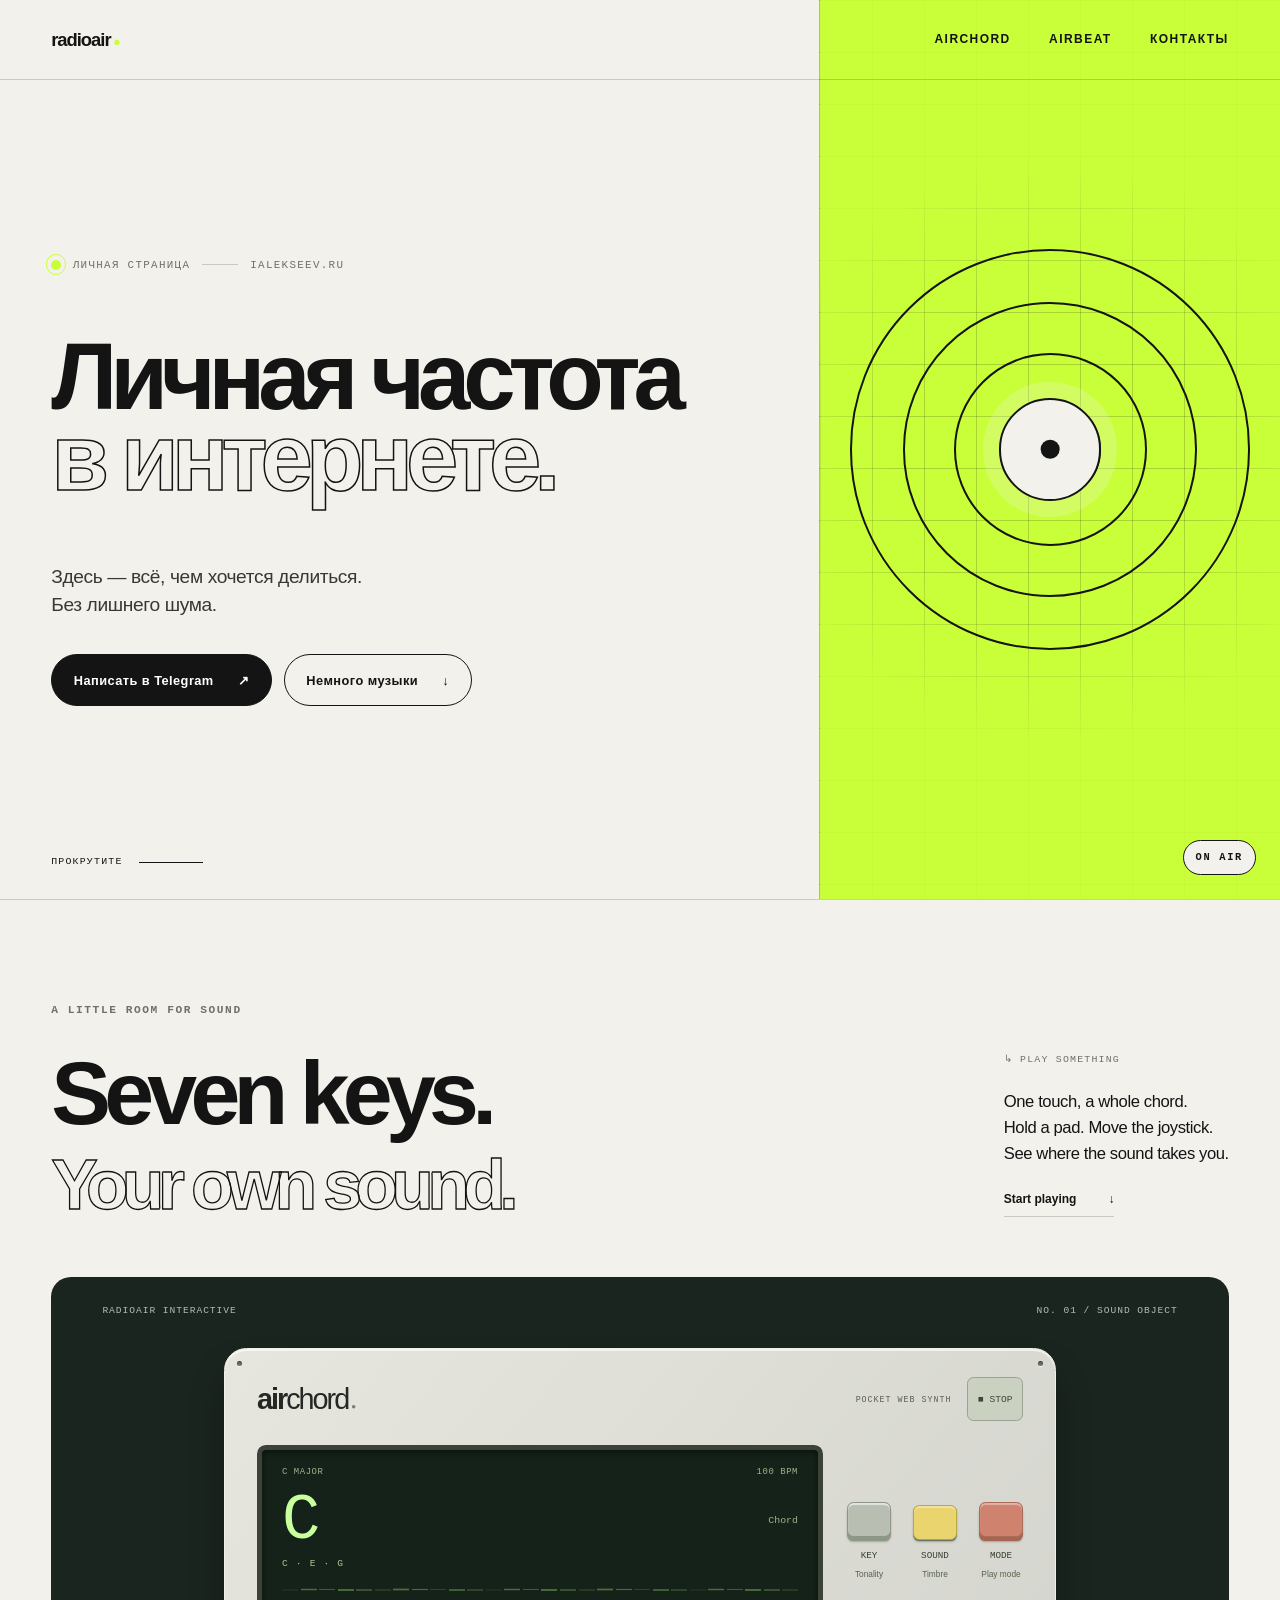
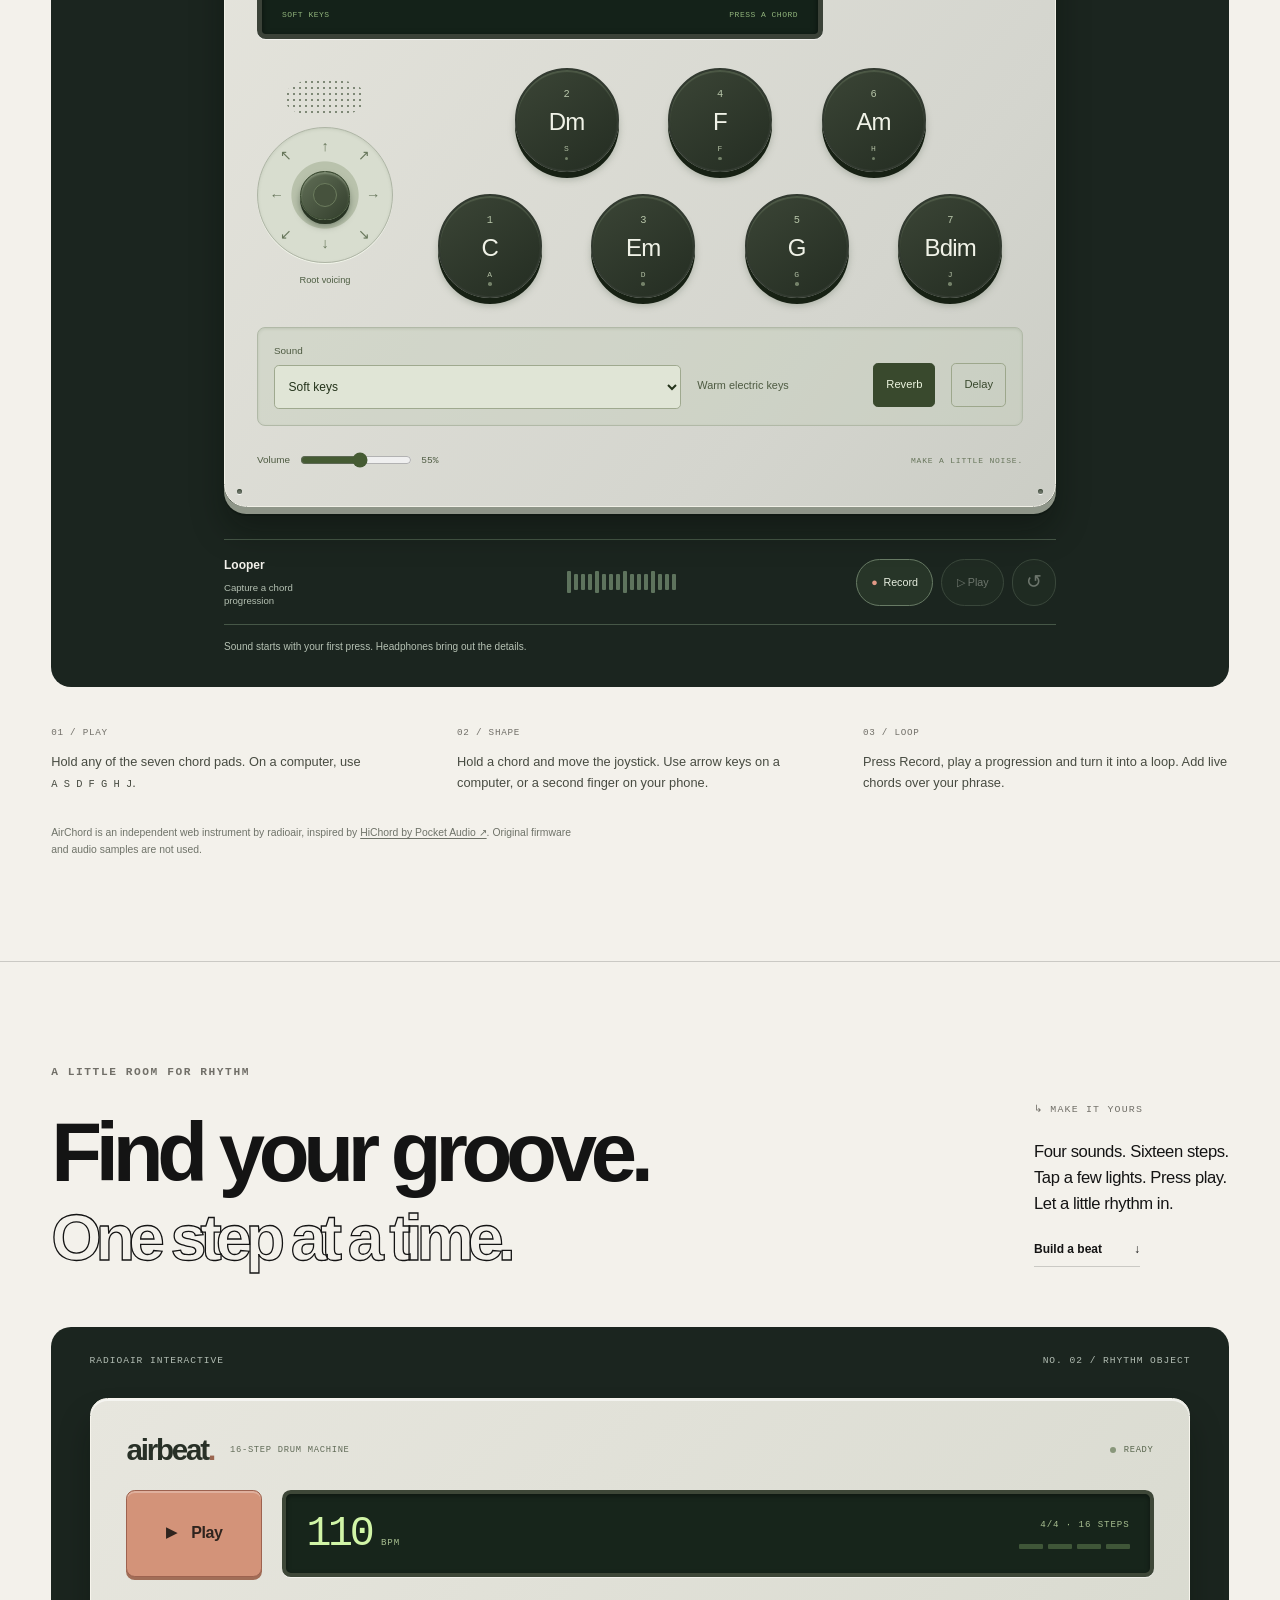
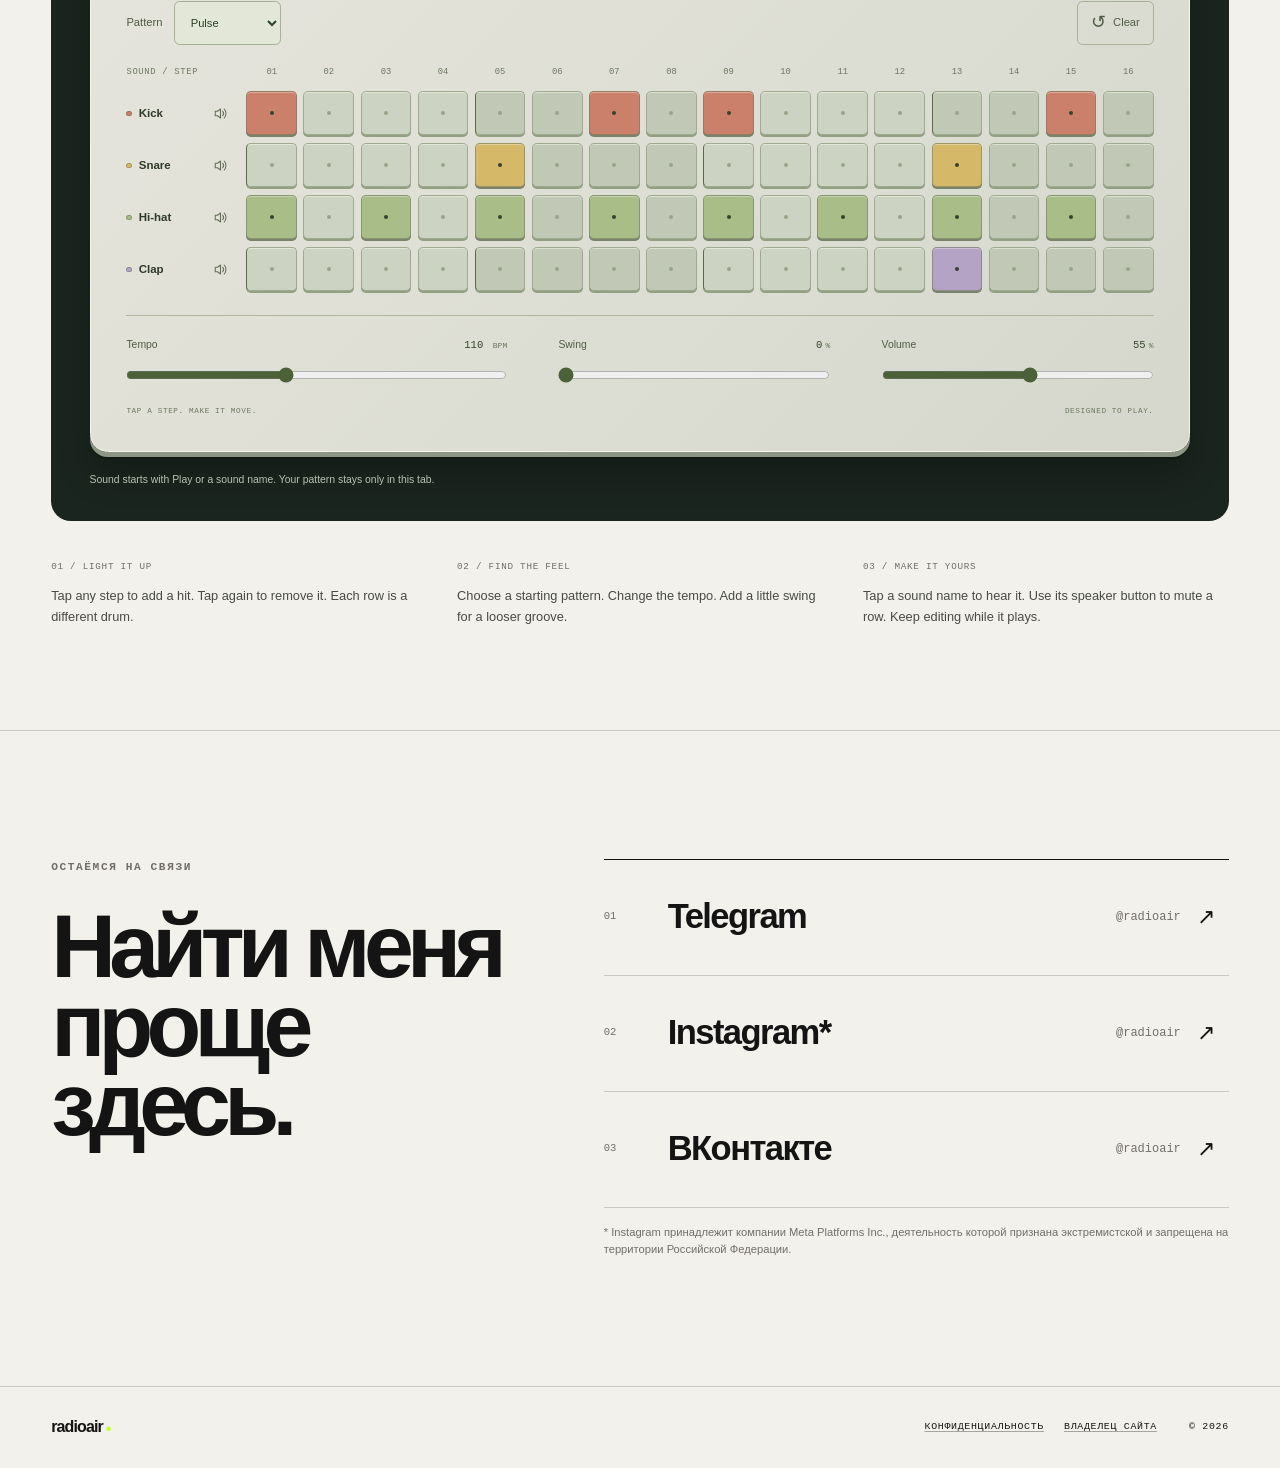
==== index.html @ 310b2c08 "Add AirBeat 16-step drum sequencer Add four synthesized drums, live pattern editing, tempo, swing, m" ====
<!DOCTYPE html><html lang="ru"><head><meta charSet="utf-8"/><meta name="viewport" content="width=device-width, initial-scale=1"/><link rel="stylesheet" href="[data-uri]" data-precedence="next"/><script data-bundle-src="/_next/static/chunks/4bd1b696-215e5051988c3dde.js">"use strict";(self.webpackChunk_N_E=self.webpackChunk_N_E||[]).push([[441],{9248:(e,n,t)=>{var r,l=t(1463),a=t(2832),o=t(2115),i=t(7650);function u(e){var n="https://react.dev/errors/"+e;if(1<arguments.length){n+="?args[]="+encodeURIComponent(arguments[1]);for(var t=2;t<arguments.length;t++)n+="&args[]="+encodeURIComponent(arguments[t])}return"Minified React error #"+e+"; visit "+n+" for the full message or use the non-minified dev environment for full errors and additional helpful warnings."}function s(e){return!(!e||1!==e.nodeType&&9!==e.nodeType&&11!==e.nodeType)}function c(e){for(var n=e,t=n;t&&!t.alternate;)0!=(4098&(n=t).flags)&&(e=n.return),t=n.return;for(;n.return;)n=n.return;return 3===n.tag?e:null}function f(e){if(13===e.tag){var n=e.memoizedState;if(null===n&&null!==(e=e.alternate)&&(n=e.memoizedState),null!==n)return n.dehydrated}return null}function d(e){if(31===e.tag){var n=e.memoizedState;if(null===n&&null!==(e=e.alternate)&&(n=e.memoizedState),null!==n)return n.dehydrated}return null}function p(e){if(c(e)!==e)throw Error(u(188))}function m(e,n,t,r,l,a){for(;null!==e;){if((5===e.tag||6===e.tag)&&t(e,r,l,a)||(22!==e.tag||null===e.memoizedState)&&(n||5!==e.tag)&&m(e.child,n,t,r,l,a))return!0;e=e.sibling}return!1}function h(e){for(e=e.return;null!==e;){if(3===e.tag||5===e.tag)return e;e=e.return}return null}function g(e){switch(e.tag){case 5:case 6:return e.stateNode;case 3:return e.stateNode.containerInfo;default:throw Error(u(559))}}var v=null,y=null;function b(e){return v=e,!0}function k(e,n,t){return e===t||e===n&&(v=e,!0)}function w(e,n,t){return e===t?(y=e,!1):e===n&&(null!==y&&(v=e),!0)}function S(e){if(null===e)return null;do e=null===e?null:e.return;while(e&&5!==e.tag&&27!==e.tag&&3!==e.tag);return e||null}function E(e,n,t){for(var r=0,l=e;l;l=t(l))r++;l=0;for(var a=n;a;a=t(a))l++;for(;0<r-l;)e=t(e),r--;for(;0<l-r;)n=t(n),l--;for(;r--;){if(e===n||null!==n&&e===n.alternate)return e;e=t(e),n=t(n)}return null}var x=Object.assign,N=Symbol.for("react.element"),C=Symbol.for("react.transitional.element"),z=Symbol.for("react.portal"),P=Symbol.for("react.fragment"),T=Symbol.for("react.strict_mode"),_=Symbol.for("react.profiler"),L=Symbol.for("react.consumer"),O=Symbol.for("react.context"),F=Symbol.for("react.forward_ref"),D=Symbol.for("react.suspense"),I=Symbol.for("react.suspense_list"),M=Symbol.for("react.memo"),A=Symbol.for("react.lazy");Symbol.for("react.scope");var R=Symbol.for("react.activity"),U=Symbol.for("react.legacy_hidden");Symbol.for("react.tracing_marker");var V=Symbol.for("react.memo_cache_sentinel"),$=Symbol.for("react.view_transition"),B=Symbol.iterator;function j(e){return null===e||"object"!=typeof e?null:"function"==typeof(e=B&&e[B]||e["@@iterator"])?e:null}var H=Symbol.for("react.client.reference"),Q=Array.isArray,W=o.__CLIENT_INTERNALS_DO_NOT_USE_OR_WARN_USERS_THEY_CANNOT_UPGRADE,q=i.__DOM_INTERNALS_DO_NOT_USE_OR_WARN_USERS_THEY_CANNOT_UPGRADE,Y={pending:!1,data:null,method:null,action:null},K=[],G=-1;function X(e){return{current:e}}function Z(e){0>G||(e.current=K[G],K[G]=null,G--)}function J(e,n){K[++G]=e.current,e.current=n}var ee=X(null),en=X(null),et=X(null),er=X(null);function el(e,n){switch(J(et,n),J(en,e),J(ee,null),n.nodeType){case 9:case 11:e=(e=n.documentElement)&&(e=e.namespaceURI)?cp(e):0;break;default:if(e=n.tagName,n=n.namespaceURI)e=cm(n=cp(n),e);else switch(e){case"svg":e=1;break;case"math":e=2;break;default:e=0}}Z(ee),J(ee,e)}function ea(){Z(ee),Z(en),Z(et)}function eo(e){var n=e.memoizedState;null!==n&&(fE._currentValue=n.memoizedState,J(er,e));var t=cm(n=ee.current,e.type);n!==t&&(J(en,e),J(ee,t))}function ei(e){en.current===e&&(Z(ee),Z(en)),er.current===e&&(Z(er),fE._currentValue=Y)}function eu(e){if(void 0===nZ)try{throw Error()}catch(e){var n=e.stack.trim().match(/\n( *(at )?)/);nZ=n&&n[1]||"",nJ=-1<e.stack.indexOf("\n    at")?" (<anonymous>)":-1<e.stack.indexOf("@")?"@unknown:0:0":""}return"\n"+nZ+e+nJ}var es=!1;function ec(e,n){if(!e||es)return"";es=!0;var t=Error.prepareStackTrace;Error.prepareStackTrace=void 0;try{var r={DetermineComponentFrameRoot:function(){try{if(n){var t=function(){throw Error()};if(Object.defineProperty(t.prototype,"props",{set:function(){throw Error()}}),"object"==typeof Reflect&&Reflect.construct){try{Reflect.construct(t,[])}catch(e){var r=e}Reflect.construct(e,[],t)}else{try{t.call()}catch(e){r=e}e.call(t.prototype)}}else{try{throw Error()}catch(e){r=e}(t=e())&&"function"==typeof t.catch&&t.catch(function(){})}}catch(e){if(e&&r&&"string"==typeof e.stack)return[e.stack,r.stack]}return[null,null]}};r.DetermineComponentFrameRoot.displayName="DetermineComponentFrameRoot";var l=Object.getOwnPropertyDescriptor(r.DetermineComponentFrameRoot,"name");l&&l.configurable&&Object.defineProperty(r.DetermineComponentFrameRoot,"name",{value:"DetermineComponentFrameRoot"});var a=r.DetermineComponentFrameRoot(),o=a[0],i=a[1];if(o&&i){var u=o.split("\n"),s=i.split("\n");for(l=r=0;r<u.length&&!u[r].includes("DetermineComponentFrameRoot");)r++;for(;l<s.length&&!s[l].includes("DetermineComponentFrameRoot");)l++;if(r===u.length||l===s.length)for(r=u.length-1,l=s.length-1;1<=r&&0<=l&&u[r]!==s[l];)l--;for(;1<=r&&0<=l;r--,l--)if(u[r]!==s[l]){if(1!==r||1!==l)do if(r--,l--,0>l||u[r]!==s[l]){var c="\n"+u[r].replace(" at new "," at ");return e.displayName&&c.includes("<anonymous>")&&(c=c.replace("<anonymous>",e.displayName)),c}while(1<=r&&0<=l);break}}}finally{es=!1,Error.prepareStackTrace=t}return(t=e?e.displayName||e.name:"")?eu(t):""}function ef(e){try{var n="",t=null;do n+=function(e,n){switch(e.tag){case 26:case 27:case 5:return eu(e.type);case 16:return eu("Lazy");case 13:return e.child!==n&&null!==n?eu("Suspense Fallback"):eu("Suspense");case 19:return eu("SuspenseList");case 0:case 15:return ec(e.type,!1);case 11:return ec(e.type.render,!1);case 1:return ec(e.type,!0);case 31:return eu("Activity");case 30:return eu("ViewTransition");default:return""}}(e,t),t=e,e=e.return;while(e);return n}catch(e){return"\nError generating stack: "+e.message+"\n"+e.stack}}var ed=Object.prototype.hasOwnProperty,ep=a.unstable_scheduleCallback,em=a.unstable_cancelCallback,eh=a.unstable_shouldYield,eg=a.unstable_requestPaint,ev=a.unstable_now,ey=a.unstable_getCurrentPriorityLevel,eb=a.unstable_ImmediatePriority,ek=a.unstable_UserBlockingPriority,ew=a.unstable_NormalPriority,eS=a.unstable_LowPriority,eE=a.unstable_IdlePriority,ex=a.log,eN=a.unstable_setDisableYieldValue,eC=null,ez=null;function eP(e){if("function"==typeof ex&&eN(e),ez&&"function"==typeof ez.setStrictMode)try{ez.setStrictMode(eC,e)}catch(e){}}var eT=Math.clz32?Math.clz32:function(e){return 0==(e>>>=0)?32:31-(e_(e)/eL|0)|0},e_=Math.log,eL=Math.LN2,eO=256,eF=262144,eD=4194304;function eI(e){var n=42&e;if(0!==n)return n;switch(e&-e){case 1:return 1;case 2:return 2;case 4:return 4;case 8:return 8;case 16:return 16;case 32:return 32;case 64:return 64;case 128:return 128;case 256:case 512:case 1024:case 2048:case 4096:case 8192:case 16384:case 32768:case 65536:case 131072:return 261888&e;case 262144:case 524288:case 1048576:case 2097152:return 3932160&e;case 4194304:case 8388608:case 0x1000000:case 0x2000000:return 0x3c00000&e;case 0x4000000:return 0x4000000;case 0x8000000:return 0x8000000;case 0x10000000:return 0x10000000;case 0x20000000:return 0x20000000;case 0x40000000:return 0;default:return e}}function eM(e,n,t){var r=e.pendingLanes;if(0===r)return 0;var l=0,a=e.suspendedLanes,o=e.pingedLanes;e=e.warmLanes;var i=0x7ffffff&r;return 0!==i?0!=(r=i&~a)?l=eI(r):0!=(o&=i)?l=eI(o):t||0!=(t=i&~e)&&(l=eI(t)):0!=(i=r&~a)?l=eI(i):0!==o?l=eI(o):t||0!=(t=r&~e)&&(l=eI(t)),0===l?0:0!==n&&n!==l&&0==(n&a)&&((a=l&-l)>=(t=n&-n)||32===a&&0!=(4194048&t))?n:l}function eA(e,n){return 0==(e.pendingLanes&~(e.suspendedLanes&~e.pingedLanes)&n)}function eR(){var e=eD;return 0==(0x3c00000&(eD<<=1))&&(eD=4194304),e}function eU(e){for(var n=[],t=0;31>t;t++)n.push(e);return n}function eV(e,n){e.pendingLanes|=n,0x10000000!==n&&(e.suspendedLanes=0,e.pingedLanes=0,e.warmLanes=0)}function e$(e,n,t){e.pendingLanes|=n,e.suspendedLanes&=~n;var r=31-eT(n);e.entangledLanes|=n,e.entanglements[r]=0x40000000|e.entanglements[r]|261930&t}function eB(e,n){var t=e.entangledLanes|=n;for(e=e.entanglements;t;){var r=31-eT(t),l=1<<r;l&n|e[r]&n&&(e[r]|=n),t&=~l}}function ej(e,n){var t=n&-n;return 0!=((t=0!=(42&t)?1:eH(t))&(e.suspendedLanes|n))?0:t}function eH(e){switch(e){case 2:e=1;break;case 8:e=4;break;case 32:e=16;break;case 256:case 512:case 1024:case 2048:case 4096:case 8192:case 16384:case 32768:case 65536:case 131072:case 262144:case 524288:case 1048576:case 2097152:case 4194304:case 8388608:case 0x1000000:case 0x2000000:e=128;break;case 0x10000000:e=0x8000000;break;default:e=0}return e}function eQ(e){return 2<(e&=-e)?8<e?0!=(0x7ffffff&e)?32:0x10000000:8:2}function eW(){var e=q.p;return 0!==e?e:void 0===(e=window.event)?32:fR(e.type)}function eq(e,n){var t=q.p;try{return q.p=e,n()}finally{q.p=t}}var eY=Math.random().toString(36).slice(2),eK="__reactFiber$"+eY,eG="__reactProps$"+eY,eX="__reactContainer$"+eY,eZ="__reactEvents$"+eY,eJ="__reactListeners$"+eY,e0="__reactHandles$"+eY,e1="__reactResources$"+eY,e2="__reactMarker$"+eY;function e3(e){delete e[eK],delete e[eG],delete e[eZ],delete e[eJ],delete e[e0]}function e4(e){var n;if(n=e[eK])return n;for(var t=e.parentNode;t;){if(n=t[eX]||t[eK]){if(t=n.alternate,null!==n.child||null!==t&&null!==t.child)for(e=c0(e);null!==e;){if(t=e[eK])return t;e=c0(e)}return n}t=(e=t).parentNode}return null}function e6(e){if(e=e[eK]||e[eX]){var n=e.tag;if(5===n||6===n||13===n||31===n||26===n||27===n||3===n)return e}return null}function e8(e){var n=e.tag;if(5===n||26===n||27===n||6===n)return e.stateNode;throw Error(u(33))}function e5(e){var n=e[e1];return n||(n=e[e1]={hoistableStyles:new Map,hoistableScripts:new Map}),n}function e9(e){e[e2]=!0}var e7=new Set,ne={};function nn(e,n){nt(e,n),nt(e+"Capture",n)}function nt(e,n){for(ne[e]=n,e=0;e<n.length;e++)e7.add(n[e])}var nr=RegExp("^[:A-Z_a-z\\u00C0-\\u00D6\\u00D8-\\u00F6\\u00F8-\\u02FF\\u0370-\\u037D\\u037F-\\u1FFF\\u200C-\\u200D\\u2070-\\u218F\\u2C00-\\u2FEF\\u3001-\\uD7FF\\uF900-\\uFDCF\\uFDF0-\\uFFFD][:A-Z_a-z\\u00C0-\\u00D6\\u00D8-\\u00F6\\u00F8-\\u02FF\\u0370-\\u037D\\u037F-\\u1FFF\\u200C-\\u200D\\u2070-\\u218F\\u2C00-\\u2FEF\\u3001-\\uD7FF\\uF900-\\uFDCF\\uFDF0-\\uFFFD\\-.0-9\\u00B7\\u0300-\\u036F\\u203F-\\u2040]*$"),nl={},na={},no=!1;function ni(){var e=no;return no=!1,e}function nu(e,n,t){if(ed.call(na,n)||!ed.call(nl,n)&&(nr.test(n)?na[n]=!0:(nl[n]=!0,!1)))if(null===t)e.removeAttribute(n);else{switch(typeof t){case"undefined":case"function":case"symbol":e.removeAttribute(n);return;case"boolean":var r=n.toLowerCase().slice(0,5);if("data-"!==r&&"aria-"!==r)return void e.removeAttribute(n)}e.setAttribute(n,t)}}function ns(e,n,t){if(null===t)e.removeAttribute(n);else{switch(typeof t){case"undefined":case"function":case"symbol":case"boolean":e.removeAttribute(n);return}e.setAttribute(n,t)}}function nc(e,n,t,r){if(null===r)e.removeAttribute(t);else{switch(typeof r){case"undefined":case"function":case"symbol":case"boolean":e.removeAttribute(t);return}e.setAttributeNS(n,t,r)}}function nf(e){switch(typeof e){case"bigint":case"boolean":case"number":case"string":case"undefined":case"object":return e;default:return""}}function nd(e){var n=e.type;return(e=e.nodeName)&&"input"===e.toLowerCase()&&("checkbox"===n||"radio"===n)}function np(e){if(!e._valueTracker){var n=nd(e)?"checked":"value";e._valueTracker=function(e,n,t){var r=Object.getOwnPropertyDescriptor(e.constructor.prototype,n);if(!e.hasOwnProperty(n)&&void 0!==r&&"function"==typeof r.get&&"function"==typeof r.set){var l=r.get,a=r.set;return Object.defineProperty(e,n,{configurable:!0,get:function(){return l.call(this)},set:function(e){t=""+e,a.call(this,e)}}),Object.defineProperty(e,n,{enumerable:r.enumerable}),{getValue:function(){return t},setValue:function(e){t=""+e},stopTracking:function(){e._valueTracker=null,delete e[n]}}}}(e,n,""+e[n])}}function nm(e){if(!e)return!1;var n=e._valueTracker;if(!n)return!0;var t=n.getValue(),r="";return e&&(r=nd(e)?e.checked?"true":"false":e.value),(e=r)!==t&&(n.setValue(e),!0)}function nh(e){if(void 0===(e=e||("u">typeof document?document:void 0)))return null;try{return e.activeElement||e.body}catch(n){return e.body}}var ng=/[\n"\\]/g;function nv(e){return e.replace(ng,function(e){return"\\"+e.charCodeAt(0).toString(16)+" "})}function ny(e,n,t,r,l,a,o,i){e.name="",null!=o&&"function"!=typeof o&&"symbol"!=typeof o&&"boolean"!=typeof o?e.type=o:e.removeAttribute("type"),null!=n?"number"===o?(0===n&&""===e.value||e.value!=n)&&(e.value=""+nf(n)):e.value!==""+nf(n)&&(e.value=""+nf(n)):"submit"!==o&&"reset"!==o||e.removeAttribute("value"),null!=n?nk(e,o,nf(n)):null!=t?nk(e,o,nf(t)):null!=r&&e.removeAttribute("value"),null==l&&null!=a&&(e.defaultChecked=!!a),null!=l&&(e.checked=l&&"function"!=typeof l&&"symbol"!=typeof l),null!=i&&"function"!=typeof i&&"symbol"!=typeof i&&"boolean"!=typeof i?e.name=""+nf(i):e.removeAttribute("name")}function nb(e,n,t,r,l,a,o,i){if(null!=a&&"function"!=typeof a&&"symbol"!=typeof a&&"boolean"!=typeof a&&(e.type=a),null!=n||null!=t){if(("submit"===a||"reset"===a)&&null==n)return void np(e);t=null!=t?""+nf(t):"",n=null!=n?""+nf(n):t,i||n===e.value||(e.value=n),e.defaultValue=n}r="function"!=typeof(r=null!=r?r:l)&&"symbol"!=typeof r&&!!r,e.checked=i?e.checked:!!r,e.defaultChecked=!!r,null!=o&&"function"!=typeof o&&"symbol"!=typeof o&&"boolean"!=typeof o&&(e.name=o),np(e)}function nk(e,n,t){"number"===n&&nh(e.ownerDocument)===e||e.defaultValue===""+t||(e.defaultValue=""+t)}function nw(e,n,t,r){if(e=e.options,n){n={};for(var l=0;l<t.length;l++)n["$"+t[l]]=!0;for(t=0;t<e.length;t++)l=n.hasOwnProperty("$"+e[t].value),e[t].selected!==l&&(e[t].selected=l),l&&r&&(e[t].defaultSelected=!0)}else{for(l=0,t=""+nf(t),n=null;l<e.length;l++){if(e[l].value===t){e[l].selected=!0,r&&(e[l].defaultSelected=!0);return}null!==n||e[l].disabled||(n=e[l])}null!==n&&(n.selected=!0)}}function nS(e,n,t){if(null!=n&&((n=""+nf(n))!==e.value&&(e.value=n),null==t)){e.defaultValue!==n&&(e.defaultValue=n);return}e.defaultValue=null!=t?""+nf(t):""}function nE(e,n,t,r){if(null==n){if(null!=r){if(null!=t)throw Error(u(92));if(Q(r)){if(1<r.length)throw Error(u(93));r=r[0]}t=r}null==t&&(t=""),n=t}e.defaultValue=t=nf(n),(r=e.textContent)===t&&""!==r&&null!==r&&(e.value=r),np(e)}function nx(e,n){if(n){var t=e.firstChild;if(t&&t===e.lastChild&&3===t.nodeType){t.nodeValue=n;return}}e.textContent=n}var nN=new Set("animationIterationCount aspectRatio borderImageOutset borderImageSlice borderImageWidth boxFlex boxFlexGroup boxOrdinalGroup columnCount columns flex flexGrow flexPositive flexShrink flexNegative flexOrder gridArea gridRow gridRowEnd gridRowSpan gridRowStart gridColumn gridColumnEnd gridColumnSpan gridColumnStart fontWeight lineClamp lineHeight opacity order orphans scale tabSize widows zIndex zoom fillOpacity floodOpacity stopOpacity strokeDasharray strokeDashoffset strokeMiterlimit strokeOpacity strokeWidth MozAnimationIterationCount MozBoxFlex MozBoxFlexGroup MozLineClamp msAnimationIterationCount msFlex msZoom msFlexGrow msFlexNegative msFlexOrder msFlexPositive msFlexShrink msGridColumn msGridColumnSpan msGridRow msGridRowSpan WebkitAnimationIterationCount WebkitBoxFlex WebKitBoxFlexGroup WebkitBoxOrdinalGroup WebkitColumnCount WebkitColumns WebkitFlex WebkitFlexGrow WebkitFlexPositive WebkitFlexShrink WebkitLineClamp".split(" "));function nC(e,n,t){var r=0===n.indexOf("--");null==t||"boolean"==typeof t||""===t?r?e.setProperty(n,""):"float"===n?e.cssFloat="":e[n]="":r?e.setProperty(n,t):"number"!=typeof t||0===t||nN.has(n)?"float"===n?e.cssFloat=t:e[n]=(""+t).trim():e[n]=t+"px"}function nz(e,n,t){if(null!=n&&"object"!=typeof n)throw Error(u(62));if(e=e.style,null!=t){for(var r in t)!t.hasOwnProperty(r)||null!=n&&n.hasOwnProperty(r)||(0===r.indexOf("--")?e.setProperty(r,""):"float"===r?e.cssFloat="":e[r]="",no=!0);for(var l in n)r=n[l],n.hasOwnProperty(l)&&t[l]!==r&&(nC(e,l,r),no=!0)}else for(var a in n)n.hasOwnProperty(a)&&nC(e,a,n[a])}function nP(e){if(-1===e.indexOf("-"))return!1;switch(e){case"annotation-xml":case"color-profile":case"font-face":case"font-face-src":case"font-face-uri":case"font-face-format":case"font-face-name":case"missing-glyph":return!1;default:return!0}}var nT=new Map([["acceptCharset","accept-charset"],["htmlFor","for"],["httpEquiv","http-equiv"],["crossOrigin","crossorigin"],["accentHeight","accent-height"],["alignmentBaseline","alignment-baseline"],["arabicForm","arabic-form"],["baselineShift","baseline-shift"],["capHeight","cap-height"],["clipPath","clip-path"],["clipRule","clip-rule"],["colorInterpolation","color-interpolation"],["colorInterpolationFilters","color-interpolation-filters"],["colorProfile","color-profile"],["colorRendering","color-rendering"],["dominantBaseline","dominant-baseline"],["enableBackground","enable-background"],["fillOpacity","fill-opacity"],["fillRule","fill-rule"],["floodColor","flood-color"],["floodOpacity","flood-opacity"],["fontFamily","font-family"],["fontSize","font-size"],["fontSizeAdjust","font-size-adjust"],["fontStretch","font-stretch"],["fontStyle","font-style"],["fontVariant","font-variant"],["fontWeight","font-weight"],["glyphName","glyph-name"],["glyphOrientationHorizontal","glyph-orientation-horizontal"],["glyphOrientationVertical","glyph-orientation-vertical"],["horizAdvX","horiz-adv-x"],["horizOriginX","horiz-origin-x"],["imageRendering","image-rendering"],["letterSpacing","letter-spacing"],["lightingColor","lighting-color"],["markerEnd","marker-end"],["markerMid","marker-mid"],["markerStart","marker-start"],["maskType","mask-type"],["overlinePosition","overline-position"],["overlineThickness","overline-thickness"],["paintOrder","paint-order"],["panose-1","panose-1"],["pointerEvents","pointer-events"],["renderingIntent","rendering-intent"],["shapeRendering","shape-rendering"],["stopColor","stop-color"],["stopOpacity","stop-opacity"],["strikethroughPosition","strikethrough-position"],["strikethroughThickness","strikethrough-thickness"],["strokeDasharray","stroke-dasharray"],["strokeDashoffset","stroke-dashoffset"],["strokeLinecap","stroke-linecap"],["strokeLinejoin","stroke-linejoin"],["strokeMiterlimit","stroke-miterlimit"],["strokeOpacity","stroke-opacity"],["strokeWidth","stroke-width"],["textAnchor","text-anchor"],["textDecoration","text-decoration"],["textRendering","text-rendering"],["transformOrigin","transform-origin"],["underlinePosition","underline-position"],["underlineThickness","underline-thickness"],["unicodeBidi","unicode-bidi"],["unicodeRange","unicode-range"],["unitsPerEm","units-per-em"],["vAlphabetic","v-alphabetic"],["vHanging","v-hanging"],["vIdeographic","v-ideographic"],["vMathematical","v-mathematical"],["vectorEffect","vector-effect"],["vertAdvY","vert-adv-y"],["vertOriginX","vert-origin-x"],["vertOriginY","vert-origin-y"],["wordSpacing","word-spacing"],["writingMode","writing-mode"],["xmlnsXlink","xmlns:xlink"],["xHeight","x-height"]]),n_=/^[\u0000-\u001F ]*j[\r\n\t]*a[\r\n\t]*v[\r\n\t]*a[\r\n\t]*s[\r\n\t]*c[\r\n\t]*r[\r\n\t]*i[\r\n\t]*p[\r\n\t]*t[\r\n\t]*:/i;function nL(e){return n_.test(""+e)?"javascript:throw new Error('React has blocked a javascript: URL as a security precaution.')":e}function nO(){}var nF=null;function nD(e){return(e=e.target||e.srcElement||window).correspondingUseElement&&(e=e.correspondingUseElement),3===e.nodeType?e.parentNode:e}var nI=null,nM=null;function nA(e){var n=e6(e);if(n&&(e=n.stateNode)){var t=e[eG]||null;switch(e=n.stateNode,n.type){case"input":if(ny(e,t.value,t.defaultValue,t.defaultValue,t.checked,t.defaultChecked,t.type,t.name),n=t.name,"radio"===t.type&&null!=n){for(t=e;t.parentNode;)t=t.parentNode;for(t=t.querySelectorAll('input[name="'+nv(""+n)+'"][type="radio"]'),n=0;n<t.length;n++){var r=t[n];if(r!==e&&r.form===e.form){var l=r[eG]||null;if(!l)throw Error(u(90));ny(r,l.value,l.defaultValue,l.defaultValue,l.checked,l.defaultChecked,l.type,l.name)}}for(n=0;n<t.length;n++)(r=t[n]).form===e.form&&nm(r)}break;case"textarea":nS(e,t.value,t.defaultValue);break;case"select":null!=(n=t.value)&&nw(e,!!t.multiple,n,!1)}}}var nR=!1;function nU(e,n,t){if(nR)return e(n,t);nR=!0;try{return e(n)}finally{if(nR=!1,(null!==nI||null!==nM)&&(so(),nI&&(n=nI,e=nM,nM=nI=null,nA(n),e)))for(n=0;n<e.length;n++)nA(e[n])}}function nV(e,n){var t=e.stateNode;if(null===t)return null;var r=t[eG]||null;if(null===r)return null;switch(t=r[n],n){case"onClick":case"onClickCapture":case"onDoubleClick":case"onDoubleClickCapture":case"onMouseDown":case"onMouseDownCapture":case"onMouseMove":case"onMouseMoveCapture":case"onMouseUp":case"onMouseUpCapture":case"onMouseEnter":(r=!r.disabled)||(r="button"!==(e=e.type)&&"input"!==e&&"select"!==e&&"textarea"!==e),e=!r;break;default:e=!1}if(e)return null;if(t&&"function"!=typeof t)throw Error(u(231,n,typeof t));return t}var n$="u">typeof window&&void 0!==window.document&&void 0!==window.document.createElement,nB=!1;if(n$)try{var nj={};Object.defineProperty(nj,"passive",{get:function(){nB=!0}}),window.addEventListener("test",nj,nj),window.removeEventListener("test",nj,nj)}catch(e){nB=!1}var nH=null,nQ=null,nW=null;function nq(){if(nW)return nW;var e,n,t=nQ,r=t.length,l="value"in nH?nH.value:nH.textContent,a=l.length;for(e=0;e<r&&t[e]===l[e];e++);var o=r-e;for(n=1;n<=o&&t[r-n]===l[a-n];n++);return nW=l.slice(e,1<n?1-n:void 0)}function nY(e){var n=e.keyCode;return"charCode"in e?0===(e=e.charCode)&&13===n&&(e=13):e=n,10===e&&(e=13),32<=e||13===e?e:0}function nK(){return!0}function nG(){return!1}function nX(e){function n(n,t,r,l,a){for(var o in this._reactName=n,this._targetInst=r,this.type=t,this.nativeEvent=l,this.target=a,this.currentTarget=null,e)e.hasOwnProperty(o)&&(n=e[o],this[o]=n?n(l):l[o]);return this.isDefaultPrevented=(null!=l.defaultPrevented?l.defaultPrevented:!1===l.returnValue)?nK:nG,this.isPropagationStopped=nG,this}return x(n.prototype,{preventDefault:function(){this.defaultPrevented=!0;var e=this.nativeEvent;e&&(e.preventDefault?e.preventDefault():"unknown"!=typeof e.returnValue&&(e.returnValue=!1),this.isDefaultPrevented=nK)},stopPropagation:function(){var e=this.nativeEvent;e&&(e.stopPropagation?e.stopPropagation():"unknown"!=typeof e.cancelBubble&&(e.cancelBubble=!0),this.isPropagationStopped=nK)},persist:function(){},isPersistent:nK}),n}var nZ,nJ,n0,n1,n2,n3={eventPhase:0,bubbles:0,cancelable:0,timeStamp:function(e){return e.timeStamp||Date.now()},defaultPrevented:0,isTrusted:0},n4=nX(n3),n6=x({},n3,{view:0,detail:0}),n8=nX(n6),n5=x({},n6,{screenX:0,screenY:0,clientX:0,clientY:0,pageX:0,pageY:0,ctrlKey:0,shiftKey:0,altKey:0,metaKey:0,getModifierState:tu,button:0,buttons:0,relatedTarget:function(e){return void 0===e.relatedTarget?e.fromElement===e.srcElement?e.toElement:e.fromElement:e.relatedTarget},movementX:function(e){return"movementX"in e?e.movementX:(e!==n2&&(n2&&"mousemove"===e.type?(n0=e.screenX-n2.screenX,n1=e.screenY-n2.screenY):n1=n0=0,n2=e),n0)},movementY:function(e){return"movementY"in e?e.movementY:n1}}),n9=nX(n5),n7=nX(x({},n5,{dataTransfer:0})),te=nX(x({},n6,{relatedTarget:0})),tn=nX(x({},n3,{animationName:0,elapsedTime:0,pseudoElement:0})),tt=nX(x({},n3,{clipboardData:function(e){return"clipboardData"in e?e.clipboardData:window.clipboardData}})),tr=nX(x({},n3,{data:0})),tl={Esc:"Escape",Spacebar:" ",Left:"ArrowLeft",Up:"ArrowUp",Right:"ArrowRight",Down:"ArrowDown",Del:"Delete",Win:"OS",Menu:"ContextMenu",Apps:"ContextMenu",Scroll:"ScrollLock",MozPrintableKey:"Unidentified"},ta={8:"Backspace",9:"Tab",12:"Clear",13:"Enter",16:"Shift",17:"Control",18:"Alt",19:"Pause",20:"CapsLock",27:"Escape",32:" ",33:"PageUp",34:"PageDown",35:"End",36:"Home",37:"ArrowLeft",38:"ArrowUp",39:"ArrowRight",40:"ArrowDown",45:"Insert",46:"Delete",112:"F1",113:"F2",114:"F3",115:"F4",116:"F5",117:"F6",118:"F7",119:"F8",120:"F9",121:"F10",122:"F11",123:"F12",144:"NumLock",145:"ScrollLock",224:"Meta"},to={Alt:"altKey",Control:"ctrlKey",Meta:"metaKey",Shift:"shiftKey"};function ti(e){var n=this.nativeEvent;return n.getModifierState?n.getModifierState(e):!!(e=to[e])&&!!n[e]}function tu(){return ti}var ts=nX(x({},n6,{key:function(e){if(e.key){var n=tl[e.key]||e.key;if("Unidentified"!==n)return n}return"keypress"===e.type?13===(e=nY(e))?"Enter":String.fromCharCode(e):"keydown"===e.type||"keyup"===e.type?ta[e.keyCode]||"Unidentified":""},code:0,location:0,ctrlKey:0,shiftKey:0,altKey:0,metaKey:0,repeat:0,locale:0,getModifierState:tu,charCode:function(e){return"keypress"===e.type?nY(e):0},keyCode:function(e){return"keydown"===e.type||"keyup"===e.type?e.keyCode:0},which:function(e){return"keypress"===e.type?nY(e):"keydown"===e.type||"keyup"===e.type?e.keyCode:0}})),tc=nX(x({},n5,{pointerId:0,width:0,height:0,pressure:0,tangentialPressure:0,tiltX:0,tiltY:0,twist:0,pointerType:0,isPrimary:0})),tf=nX(x({},n3,{submitter:0})),td=nX(x({},n6,{touches:0,targetTouches:0,changedTouches:0,altKey:0,metaKey:0,ctrlKey:0,shiftKey:0,getModifierState:tu})),tp=nX(x({},n3,{propertyName:0,elapsedTime:0,pseudoElement:0})),tm=nX(x({},n5,{deltaX:function(e){return"deltaX"in e?e.deltaX:"wheelDeltaX"in e?-e.wheelDeltaX:0},deltaY:function(e){return"deltaY"in e?e.deltaY:"wheelDeltaY"in e?-e.wheelDeltaY:"wheelDelta"in e?-e.wheelDelta:0},deltaZ:0,deltaMode:0})),th=nX(x({},n3,{newState:0,oldState:0})),tg=[9,13,27,32],tv=n$&&"CompositionEvent"in window,ty=null;n$&&"documentMode"in document&&(ty=document.documentMode);var tb=n$&&"TextEvent"in window&&!ty,tk=n$&&(!tv||ty&&8<ty&&11>=ty),tw=!1;function tS(e,n){switch(e){case"keyup":return -1!==tg.indexOf(n.keyCode);case"keydown":return 229!==n.keyCode;case"keypress":case"mousedown":case"focusout":return!0;default:return!1}}function tE(e){return"object"==typeof(e=e.detail)&&"data"in e?e.data:null}var tx=!1,tN={color:!0,date:!0,datetime:!0,"datetime-local":!0,email:!0,month:!0,number:!0,password:!0,range:!0,search:!0,tel:!0,text:!0,time:!0,url:!0,week:!0};function tC(e){var n=e&&e.nodeName&&e.nodeName.toLowerCase();return"input"===n?!!tN[e.type]:"textarea"===n}function tz(e,n,t,r){nI?nM?nM.push(r):nM=[r]:nI=r,0<(n=s7(n,"onChange")).length&&(t=new n4("onChange","change",null,t,r),e.push({event:t,listeners:n}))}var tP=null,tT=null;function t_(e){s1(e,0)}function tL(e){if(nm(e8(e)))return e}function tO(e,n){if("change"===e)return n}var tF=!1;if(n$){if(n$){var tD="oninput"in document;if(!tD){var tI=document.createElement("div");tI.setAttribute("oninput","return;"),tD="function"==typeof tI.oninput}r=tD}else r=!1;tF=r&&(!document.documentMode||9<document.documentMode)}function tM(){tP&&(tP.detachEvent("onpropertychange",tA),tT=tP=null)}function tA(e){if("value"===e.propertyName&&tL(tT)){var n=[];tz(n,tT,e,nD(e)),nU(t_,n)}}function tR(e,n,t){"focusin"===e?(tM(),tP=n,tT=t,tP.attachEvent("onpropertychange",tA)):"focusout"===e&&tM()}function tU(e){if("selectionchange"===e||"keyup"===e||"keydown"===e)return tL(tT)}function tV(e,n){if("click"===e)return tL(n)}function t$(e,n){if("input"===e||"change"===e)return tL(n)}var tB="function"==typeof Object.is?Object.is:function(e,n){return e===n&&(0!==e||1/e==1/n)||e!=e&&n!=n};function tj(e,n){if(tB(e,n))return!0;if("object"!=typeof e||null===e||"object"!=typeof n||null===n)return!1;var t=Object.keys(e),r=Object.keys(n);if(t.length!==r.length)return!1;for(r=0;r<t.length;r++){var l=t[r];if(!ed.call(n,l)||!tB(e[l],n[l]))return!1}return!0}function tH(e){for(;e&&e.firstChild;)e=e.firstChild;return e}function tQ(e,n){var t,r=tH(e);for(e=0;r;){if(3===r.nodeType){if(t=e+r.textContent.length,e<=n&&t>=n)return{node:r,offset:n-e};e=t}e:{for(;r;){if(r.nextSibling){r=r.nextSibling;break e}r=r.parentNode}r=void 0}r=tH(r)}}function tW(e){e=null!=e&&null!=e.ownerDocument&&null!=e.ownerDocument.defaultView?e.ownerDocument.defaultView:window;for(var n=nh(e.document);n instanceof e.HTMLIFrameElement;){try{var t="string"==typeof n.contentWindow.location.href}catch(e){t=!1}if(t)e=n.contentWindow;else break;n=nh(e.document)}return n}function tq(e){var n=e&&e.nodeName&&e.nodeName.toLowerCase();return n&&("input"===n&&("text"===e.type||"search"===e.type||"tel"===e.type||"url"===e.type||"password"===e.type)||"textarea"===n||"true"===e.contentEditable)}var tY=n$&&"documentMode"in document&&11>=document.documentMode,tK=null,tG=null,tX=null,tZ=!1;function tJ(e,n,t){var r=t.window===t?t.document:9===t.nodeType?t:t.ownerDocument;tZ||null==tK||tK!==nh(r)||(r="selectionStart"in(r=tK)&&tq(r)?{start:r.selectionStart,end:r.selectionEnd}:{anchorNode:(r=(r.ownerDocument&&r.ownerDocument.defaultView||window).getSelection()).anchorNode,anchorOffset:r.anchorOffset,focusNode:r.focusNode,focusOffset:r.focusOffset},tX&&tj(tX,r)||(tX=r,0<(r=s7(tG,"onSelect")).length&&(n=new n4("onSelect","select",null,n,t),e.push({event:n,listeners:r}),n.target=tK)))}function t0(e,n){var t={};return t[e.toLowerCase()]=n.toLowerCase(),t["Webkit"+e]="webkit"+n,t["Moz"+e]="moz"+n,t}var t1={animationend:t0("Animation","AnimationEnd"),animationiteration:t0("Animation","AnimationIteration"),animationstart:t0("Animation","AnimationStart"),transitionrun:t0("Transition","TransitionRun"),transitionstart:t0("Transition","TransitionStart"),transitioncancel:t0("Transition","TransitionCancel"),transitionend:t0("Transition","TransitionEnd")},t2={},t3={};function t4(e){if(t2[e])return t2[e];if(!t1[e])return e;var n,t=t1[e];for(n in t)if(t.hasOwnProperty(n)&&n in t3)return t2[e]=t[n];return e}n$&&(t3=document.createElement("div").style,"AnimationEvent"in window||(delete t1.animationend.animation,delete t1.animationiteration.animation,delete t1.animationstart.animation),"TransitionEvent"in window||delete t1.transitionend.transition);var t6=t4("animationend"),t8=t4("animationiteration"),t5=t4("animationstart"),t9=t4("transitionrun"),t7=t4("transitionstart"),re=t4("transitioncancel"),rn=t4("transitionend"),rt=new Map,rr="abort auxClick beforeToggle cancel canPlay canPlayThrough click close contextMenu copy cut drag dragEnd dragEnter dragExit dragLeave dragOver dragStart drop durationChange emptied encrypted ended error fullscreenChange fullscreenError gotPointerCapture input invalid keyDown keyPress keyUp load loadedData loadedMetadata loadStart lostPointerCapture mouseDown mouseMove mouseOut mouseOver mouseUp paste pause play playing pointerCancel pointerDown pointerMove pointerOut pointerOver pointerUp progress rateChange reset resize seeked seeking stalled submit suspend timeUpdate touchCancel touchEnd touchStart volumeChange scroll toggle touchMove waiting wheel".split(" ");function rl(e,n){rt.set(e,n),nn(n,[e])}rr.push("scrollEnd");var ra=0;function ro(e,n){return null!=e.name&&"auto"!==e.name?e.name:null!==n.autoName?n.autoName:n.autoName=e="_"+(e=uZ.identifierPrefix)+"t_"+(ra++).toString(32)+"_"}function ri(e){if(null==e||"string"==typeof e)return e;var n=null,t=u8;if(null!==t)for(var r=0;r<t.length;r++){var l=e[t[r]];if(null!=l){if("none"===l)return"none";n=null==n?l:n+" "+l}}return null==n?e.default:n}function ru(e,n){return e=ri(e),null==(n=ri(n))?"auto"===e?null:e:"auto"===n?null:n}var rs="function"==typeof reportError?reportError:function(e){if("object"==typeof window&&"function"==typeof window.ErrorEvent){var n=new window.ErrorEvent("error",{bubbles:!0,cancelable:!0,message:"object"==typeof e&&null!==e&&"string"==typeof e.message?String(e.message):String(e),error:e});if(!window.dispatchEvent(n))return}else if("object"==typeof l&&"function"==typeof l.emit)return void l.emit("uncaughtException",e);console.error(e)},rc=[],rf=0,rd=0;function rp(){for(var e=rf,n=rd=rf=0;n<e;){var t=rc[n];rc[n++]=null;var r=rc[n];rc[n++]=null;var l=rc[n];rc[n++]=null;var a=rc[n];if(rc[n++]=null,null!==r&&null!==l){var o=r.pending;null===o?l.next=l:(l.next=o.next,o.next=l),r.pending=l}0!==a&&rv(t,l,a)}}function rm(e,n,t,r){rc[rf++]=e,rc[rf++]=n,rc[rf++]=t,rc[rf++]=r,rd|=r,e.lanes|=r,null!==(e=e.alternate)&&(e.lanes|=r)}function rh(e,n,t,r){return rm(e,n,t,r),ry(e)}function rg(e,n){return rm(e,null,null,n),ry(e)}function rv(e,n,t){e.lanes|=t;var r=e.alternate;null!==r&&(r.lanes|=t);for(var l=!1,a=e.return;null!==a;)a.childLanes|=t,null!==(r=a.alternate)&&(r.childLanes|=t),22===a.tag&&(null===(e=a.stateNode)||1&e._visibility||(l=!0)),e=a,a=a.return;return 3===e.tag?(a=e.stateNode,l&&null!==n&&(l=31-eT(t),null===(r=(e=a.hiddenUpdates)[l])?e[l]=[n]:r.push(n),n.lane=0x20000000|t),a):null}function ry(e){if(50<u5)throw u5=0,u9=null,Error(u(185));for(var n=e.return;null!==n;)n=(e=n).return;return 3===e.tag?e.stateNode:null}var rb={};function rk(e,n,t,r){this.tag=e,this.key=t,this.sibling=this.child=this.return=this.stateNode=this.type=this.elementType=null,this.index=0,this.refCleanup=this.ref=null,this.pendingProps=n,this.dependencies=this.memoizedState=this.updateQueue=this.memoizedProps=null,this.mode=r,this.subtreeFlags=this.flags=0,this.deletions=null,this.childLanes=this.lanes=0,this.alternate=null}function rw(e,n,t,r){return new rk(e,n,t,r)}function rS(e){return!(!(e=e.prototype)||!e.isReactComponent)}function rE(e,n){var t=e.alternate;return null===t?((t=rw(e.tag,n,e.key,e.mode)).elementType=e.elementType,t.type=e.type,t.stateNode=e.stateNode,t.alternate=e,e.alternate=t):(t.pendingProps=n,t.type=e.type,t.flags=0,t.subtreeFlags=0,t.deletions=null),t.flags=0x7f00000&e.flags,t.childLanes=e.childLanes,t.lanes=e.lanes,t.child=e.child,t.memoizedProps=e.memoizedProps,t.memoizedState=e.memoizedState,t.updateQueue=e.updateQueue,n=e.dependencies,t.dependencies=null===n?null:{lanes:n.lanes,firstContext:n.firstContext},t.sibling=e.sibling,t.index=e.index,t.ref=e.ref,t.refCleanup=e.refCleanup,t}function rx(e,n){e.flags&=0x7f00002;var t=e.alternate;return null===t?(e.childLanes=0,e.lanes=n,e.child=null,e.subtreeFlags=0,e.memoizedProps=null,e.memoizedState=null,e.updateQueue=null,e.dependencies=null,e.stateNode=null):(e.childLanes=t.childLanes,e.lanes=t.lanes,e.child=t.child,e.subtreeFlags=0,e.deletions=null,e.memoizedProps=t.memoizedProps,e.memoizedState=t.memoizedState,e.updateQueue=t.updateQueue,e.type=t.type,e.dependencies=null===(n=t.dependencies)?null:{lanes:n.lanes,firstContext:n.firstContext}),e}function rN(e,n,t,r,l,a){var o=0;if(r=e,"function"==typeof e)rS(e)&&(o=1);else if("string"==typeof e)o=!function(e,n,t){if(1===t||null!=n.itemProp)return!1;switch(e){case"meta":case"title":return!0;case"style":if("string"!=typeof n.precedence||"string"!=typeof n.href||""===n.href)break;return!0;case"link":if("string"!=typeof n.rel||"string"!=typeof n.href||""===n.href||n.onLoad||n.onError)break;if("stylesheet"===n.rel)return e=n.disabled,"string"==typeof n.precedence&&null==e;return!0;case"script":if(n.async&&"function"!=typeof n.async&&"symbol"!=typeof n.async&&!n.onLoad&&!n.onError&&n.src&&"string"==typeof n.src)return!0}return!1}(e,t,ee.current)?"html"===e||"head"===e||"body"===e?27:5:26;else e:switch(e){case R:return(e=rw(31,t,n,l)).elementType=R,e.lanes=a,e;case P:return rC(t.children,l,a,n);case T:o=8,l|=24;break;case _:return(e=rw(12,t,n,2|l)).elementType=_,e.lanes=a,e;case D:return(e=rw(13,t,n,l)).elementType=D,e.lanes=a,e;case I:return(e=rw(19,t,n,l)).elementType=I,e.lanes=a,e;case U:case $:return(e=rw(30,t,n,e=32|l)).elementType=$,e.lanes=a,e.stateNode={autoName:null,paired:null,clones:null,ref:null},e;default:if("object"==typeof e&&null!==e)switch(e.$$typeof){case O:o=10;break e;case L:o=9;break e;case F:o=11;break e;case M:o=14;break e;case A:o=16,r=null;break e}o=29,t=Error(u(130,null===e?"null":typeof e,"")),r=null}return(n=rw(o,t,n,l)).elementType=e,n.type=r,n.lanes=a,n}function rC(e,n,t,r){return(e=rw(7,e,r,n)).lanes=t,e}function rz(e,n,t){return(e=rw(6,e,null,n)).lanes=t,e}function rP(e){var n=rw(18,null,null,0);return n.stateNode=e,n}function rT(e,n,t){return(n=rw(4,null!==e.children?e.children:[],e.key,n)).lanes=t,n.stateNode={containerInfo:e.containerInfo,pendingChildren:null,implementation:e.implementation},n}var r_=new WeakMap;function rL(e,n){if("object"==typeof e&&null!==e){var t=r_.get(e);return void 0!==t?t:(n={value:e,source:n,stack:ef(n)},r_.set(e,n),n)}return{value:e,source:n,stack:ef(n)}}var rO=[],rF=0,rD=null,rI=0,rM=[],rA=0,rR=null,rU=1,rV="";function r$(e,n){rO[rF++]=rI,rO[rF++]=rD,rD=e,rI=n}function rB(e,n,t){rM[rA++]=rU,rM[rA++]=rV,rM[rA++]=rR,rR=e;var r=rU;e=rV;var l=32-eT(r)-1;r&=~(1<<l),t+=1;var a=32-eT(n)+l;if(30<a){var o=l-l%5;a=(r&(1<<o)-1).toString(32),r>>=o,l-=o,rU=1<<32-eT(n)+l|t<<l|r,rV=a+e}else rU=1<<a|t<<l|r,rV=e}function rj(e){null!==e.return&&(r$(e,1),rB(e,1,0))}function rH(e){for(;e===rD;)rD=rO[--rF],rO[rF]=null,rI=rO[--rF],rO[rF]=null;for(;e===rR;)rR=rM[--rA],rM[rA]=null,rV=rM[--rA],rM[rA]=null,rU=rM[--rA],rM[rA]=null}function rQ(e,n){rM[rA++]=rU,rM[rA++]=rV,rM[rA++]=rR,rU=n.id,rV=n.overflow,rR=e}var rW=null,rq=null,rY=!1,rK=null,rG=!1,rX=Error(u(519));function rZ(e){var n=Error(u(418,1<arguments.length&&void 0!==arguments[1]&&arguments[1]?"text":"HTML",""));throw r4(rL(n,e)),rX}function rJ(e){var n=e.stateNode,t=e.type,r=e.memoizedProps;switch(n[eK]=e,n[eG]=r,t){case"dialog":s2("cancel",n),s2("close",n);break;case"iframe":case"object":case"embed":s2("load",n);break;case"video":case"audio":for(t=0;t<sJ.length;t++)s2(sJ[t],n);break;case"source":s2("error",n);break;case"img":case"image":case"link":s2("error",n),s2("load",n);break;case"details":s2("toggle",n);break;case"input":s2("invalid",n),nb(n,r.value,r.defaultValue,r.checked,r.defaultChecked,r.type,r.name,!0);break;case"select":s2("invalid",n);break;case"textarea":s2("invalid",n),nE(n,r.value,r.defaultValue,r.children)}"string"!=typeof(t=r.children)&&"number"!=typeof t&&"bigint"!=typeof t||n.textContent===""+t||!0===r.suppressHydrationWarning||ca(n.textContent,t)?(null!=r.popover&&(s2("beforetoggle",n),s2("toggle",n)),null!=r.onScroll&&s2("scroll",n),null!=r.onScrollEnd&&s2("scrollend",n),null!=r.onClick&&(n.onclick=nO),n=!0):n=!1,n||rZ(e,!0)}function r0(e){for(rW=e.return;rW;)switch(rW.tag){case 5:case 31:case 13:rG=!1;return;case 27:case 3:rG=!0;return;default:rW=rW.return}}function r1(e){if(e!==rW)return!1;if(!rY)return r0(e),rY=!0,!1;var n,t=e.tag;if((n=3!==t&&27!==t)&&((n=5===t)&&(n="form"===(n=e.type)||"button"===n||ch(e.type,e.memoizedProps)),n=!n),n&&rq&&rZ(e),r0(e),13===t){if(!(e=null!==(e=e.memoizedState)?e.dehydrated:null))throw Error(u(317));rq=cJ(e)}else if(31===t){if(!(e=null!==(e=e.memoizedState)?e.dehydrated:null))throw Error(u(317));rq=cJ(e)}else 27===t?(t=rq,cS(e.type)?(e=cZ,cZ=null,rq=e):rq=t):rq=rW?cX(e.stateNode.nextSibling):null;return!0}function r2(){rq=rW=null,rY=!1}function r3(){var e=rK;return null!==e&&(null===uH?uH=e:uH.push.apply(uH,e),rK=null),e}function r4(e){null===rK?rK=[e]:rK.push(e)}var r6=X(null),r8=null,r5=null;function r9(e,n,t){J(r6,n._currentValue),n._currentValue=t}function r7(e){e._currentValue=r6.current,Z(r6)}function le(e,n,t){for(;null!==e;){var r=e.alternate;if((e.childLanes&n)!==n?(e.childLanes|=n,null!==r&&(r.childLanes|=n)):null!==r&&(r.childLanes&n)!==n&&(r.childLanes|=n),e===t)break;e=e.return}}function ln(e,n,t,r){var l=e.child;for(null!==l&&(l.return=e);null!==l;){var a=l.dependencies;if(null!==a){var o=l.child;a=a.firstContext;e:for(;null!==a;){var i=a;a=l;for(var s=0;s<n.length;s++)if(i.context===n[s]){a.lanes|=t,null!==(i=a.alternate)&&(i.lanes|=t),le(a.return,t,e),r||(o=null);break e}a=i.next}}else if(18===l.tag){if(null===(o=l.return))throw Error(u(341));o.lanes|=t,null!==(a=o.alternate)&&(a.lanes|=t),le(o,t,e),o=null}else 13===l.tag&&null!==l.memoizedState&&null===l.memoizedState.dehydrated?(l.lanes|=t,null!==(o=l.alternate)&&(o.lanes|=t),le(l.return,t,e),o=r?l.child:null):o=l.child;if(null!==o)o.return=l;else for(o=l;null!==o;){if(o===e){o=null;break}if(null!==(l=o.sibling)){l.return=o.return,o=l;break}o=o.return}l=o}}function lt(e,n,t,r){e=null;for(var l=n,a=!1;null!==l;){if(!a){if(0!=(524288&l.flags))a=!0;else if(0!=(262144&l.flags))break}if(10===l.tag){var o=l.alternate;if(null===o)throw Error(u(387));if(null!==(o=o.memoizedProps)){var i=l.type;tB(l.pendingProps.value,o.value)||(null!==e?e.push(i):e=[i])}}else if(l===er.current){if(null===(o=l.alternate))throw Error(u(387));o.memoizedState.memoizedState!==l.memoizedState.memoizedState&&(null!==e?e.push(fE):e=[fE])}l=l.return}return null!==e&&ln(n,e,t,r),n.flags|=262144,null!==e}function lr(e){for(e=e.firstContext;null!==e;){if(!tB(e.context._currentValue,e.memoizedValue))return!0;e=e.next}return!1}function ll(e){r8=e,r5=null,null!==(e=e.dependencies)&&(e.firstContext=null)}function la(e){return li(r8,e)}function lo(e,n){return null===r8&&ll(e),li(e,n)}function li(e,n){var t=n._currentValue;if(n={context:n,memoizedValue:t,next:null},null===r5){if(null===e)throw Error(u(308));r5=n,e.dependencies={lanes:0,firstContext:n},e.flags|=524288}else r5=r5.next=n;return t}var lu="u">typeof AbortController?AbortController:function(){var e=[],n=this.signal={aborted:!1,addEventListener:function(n,t){e.push(t)}};this.abort=function(){n.aborted=!0,e.forEach(function(e){return e()})}},ls=a.unstable_scheduleCallback,lc=a.unstable_NormalPriority,lf={$$typeof:O,Consumer:null,Provider:null,_currentValue:null,_currentValue2:null,_threadCount:0};function ld(){return{controller:new lu,data:new Map,refCount:0}}function lp(e){e.refCount--,0===e.refCount&&ls(lc,function(){e.controller.abort()})}function lm(e,n){if(0!=(4194048&e.pendingLanes)){var t=e.transitionTypes;for(null===t&&(t=e.transitionTypes=[]),e=0;e<n.length;e++){var r=n[e];-1===t.indexOf(r)&&t.push(r)}}}var lh=null,lg=null,lv=0,ly=0,lb=null;function lk(){if(0==--lv&&(lh=null,null!==lg)){null!==lb&&(lb.status="fulfilled");var e=lg;lg=null,ly=0,lb=null;for(var n=0;n<e.length;n++)(0,e[n])()}}var lw=W.S;W.S=function(e,n){if(uq=ev(),"object"==typeof n&&null!==n&&"function"==typeof n.then&&function(e){if(null===lg){var n=lg=[];lv=0,ly=sK(),lb={status:"pending",value:void 0,then:function(e){n.push(e)}}}lv++,e.then(lk,lk)}(n),null!==lh)for(var t=sM;null!==t;)lm(t,lh),t=t.next;if(null!==(t=e.types)){for(var r=sM;null!==r;)lm(r,t),r=r.next;if(0!==ly){null===(r=lh)&&(r=lh=[]);for(var l=0;l<t.length;l++){var a=t[l];-1===r.indexOf(a)&&r.push(a)}}}null!==lw&&lw(e,n)};var lS=X(null);function lE(){var e=lS.current;return null!==e?e:uP.pooledCache}function lx(e,n){null===n?J(lS,lS.current):J(lS,n.pool)}function lN(){var e=lE();return null===e?null:{parent:lf._currentValue,pool:e}}var lC=Error(u(460)),lz=Error(u(474)),lP=Error(u(542)),lT={then:function(){}};function l_(e){return"fulfilled"===(e=e.status)||"rejected"===e}function lL(e,n,t){switch(void 0===(t=e[t])?e.push(n):t!==n&&(n.then(nO,nO),n=t),n.status){case"fulfilled":return n.value;case"rejected":throw lI(e=n.reason),e;default:if("string"==typeof n.status)n.then(nO,nO);else{if(null!==(e=uP)&&100<e.shellSuspendCounter)throw Error(u(482));(e=n).status="pending",e.then(function(e){if("pending"===n.status){var t=n;t.status="fulfilled",t.value=e}},function(e){if("pending"===n.status){var t=n;t.status="rejected",t.reason=e}})}switch(n.status){case"fulfilled":return n.value;case"rejected":throw lI(e=n.reason),e}throw lF=n,lC}}function lO(e){try{return(0,e._init)(e._payload)}catch(e){if(null!==e&&"object"==typeof e&&"function"==typeof e.then)throw lF=e,lC;throw e}}var lF=null;function lD(){if(null===lF)throw Error(u(459));var e=lF;return lF=null,e}function lI(e){if(e===lC||e===lP)throw Error(u(483))}var lM=null,lA=0;function lR(e){var n=lA;return lA+=1,null===lM&&(lM=[]),lL(lM,e,n)}function lU(e,n){e.ref=void 0!==(n=n.props.ref)?n:null}function lV(e,n){if(n.$$typeof===N)throw Error(u(525));throw Error(u(31,"[object Object]"===(e=Object.prototype.toString.call(n))?"object with keys {"+Object.keys(n).join(", ")+"}":e))}function l$(e){function n(n,t){if(e){var r=n.deletions;null===r?(n.deletions=[t],n.flags|=16):r.push(t)}}function t(t,r){if(!e)return null;for(;null!==r;)n(t,r),r=r.sibling;return null}function r(e){for(var n=new Map;null!==e;)null===e.key?n.set(e.index,e):n.set(e.key,e),e=e.sibling;return n}function l(e,n){return(e=rE(e,n)).index=0,e.sibling=null,e}function a(n,t,r){return(n.index=r,e)?null!==(r=n.alternate)?(r=r.index)<t?(n.flags|=0x8000002,t):r:(n.flags|=0x8000002,t):(n.flags|=1048576,t)}function o(n){return e&&null===n.alternate&&(n.flags|=0x8000002),n}function i(e,n,t,r){return null===n||6!==n.tag?(n=rz(t,e.mode,r)).return=e:(n=l(n,t)).return=e,n}function s(e,n,t,r){var a=t.type;return a===P?(lU(e=f(e,n,t.props.children,r,t.key),t),e):(null!==n&&(n.elementType===a||"object"==typeof a&&null!==a&&a.$$typeof===A&&lO(a)===n.type)?lU(n=l(n,t.props),t):lU(n=rN(t.type,t.key,t.props,null,e.mode,r),t),n.return=e,n)}function c(e,n,t,r){return null===n||4!==n.tag||n.stateNode.containerInfo!==t.containerInfo||n.stateNode.implementation!==t.implementation?(n=rT(t,e.mode,r)).return=e:(n=l(n,t.children||[])).return=e,n}function f(e,n,t,r,a){return null===n||7!==n.tag?(n=rC(t,e.mode,r,a)).return=e:(n=l(n,t)).return=e,n}function d(e,n,t){if("string"==typeof n&&""!==n||"number"==typeof n||"bigint"==typeof n)return(n=rz(""+n,e.mode,t)).return=e,n;if("object"==typeof n&&null!==n){switch(n.$$typeof){case C:return lU(t=rN(n.type,n.key,n.props,null,e.mode,t),n),t.return=e,t;case z:return(n=rT(n,e.mode,t)).return=e,n;case A:return d(e,n=lO(n),t)}if(Q(n)||j(n))return(n=rC(n,e.mode,t,null)).return=e,n;if("function"==typeof n.then)return d(e,lR(n),t);if(n.$$typeof===O)return d(e,lo(e,n),t);lV(e,n)}return null}function p(e,n,t,r){var l=null!==n?n.key:null;if("string"==typeof t&&""!==t||"number"==typeof t||"bigint"==typeof t)return null!==l?null:i(e,n,""+t,r);if("object"==typeof t&&null!==t){switch(t.$$typeof){case C:return t.key===l?s(e,n,t,r):null;case z:return t.key===l?c(e,n,t,r):null;case A:return p(e,n,t=lO(t),r)}if(Q(t)||j(t))return null!==l?null:f(e,n,t,r,null);if("function"==typeof t.then)return p(e,n,lR(t),r);if(t.$$typeof===O)return p(e,n,lo(e,t),r);lV(e,t)}return null}function m(e,n,t,r,l){if("string"==typeof r&&""!==r||"number"==typeof r||"bigint"==typeof r)return i(n,e=e.get(t)||null,""+r,l);if("object"==typeof r&&null!==r){switch(r.$$typeof){case C:return s(n,e=e.get(null===r.key?t:r.key)||null,r,l);case z:return c(n,e=e.get(null===r.key?t:r.key)||null,r,l);case A:return m(e,n,t,r=lO(r),l)}if(Q(r)||j(r))return f(n,e=e.get(t)||null,r,l,null);if("function"==typeof r.then)return m(e,n,t,lR(r),l);if(r.$$typeof===O)return m(e,n,t,lo(n,r),l);lV(n,r)}return null}return function(i,s,c,f){try{lA=0;var h=function i(s,c,f,h){if("object"==typeof f&&null!==f&&f.type===P&&null===f.key&&void 0===f.props.ref&&(f=f.props.children),"object"==typeof f&&null!==f){switch(f.$$typeof){case C:e:{for(var g=f.key;null!==c;){if(c.key===g){if((g=f.type)===P){if(7===c.tag){t(s,c.sibling),lU(h=l(c,f.props.children),f),h.return=s,s=h;break e}}else if(c.elementType===g||"object"==typeof g&&null!==g&&g.$$typeof===A&&lO(g)===c.type){t(s,c.sibling),lU(h=l(c,f.props),f),h.return=s,s=h;break e}t(s,c);break}n(s,c),c=c.sibling}f.type===P?lU(h=rC(f.props.children,s.mode,h,f.key),f):lU(h=rN(f.type,f.key,f.props,null,s.mode,h),f),h.return=s,s=h}return o(s);case z:e:{for(g=f.key;null!==c;){if(c.key===g)if(4===c.tag&&c.stateNode.containerInfo===f.containerInfo&&c.stateNode.implementation===f.implementation){t(s,c.sibling),(h=l(c,f.children||[])).return=s,s=h;break e}else{t(s,c);break}n(s,c),c=c.sibling}(h=rT(f,s.mode,h)).return=s,s=h}return o(s);case A:return i(s,c,f=lO(f),h)}if(Q(f))return function(l,o,i,u){for(var s=null,c=null,f=o,h=o=0,g=null;null!==f&&h<i.length;h++){f.index>h?(g=f,f=null):g=f.sibling;var v=p(l,f,i[h],u);if(null===v){null===f&&(f=g);break}e&&f&&null===v.alternate&&n(l,f),o=a(v,o,h),null===c?s=v:c.sibling=v,c=v,f=g}if(h===i.length)return t(l,f),rY&&r$(l,h),s;if(null===f){for(;h<i.length;h++)null!==(f=d(l,i[h],u))&&(o=a(f,o,h),null===c?s=f:c.sibling=f,c=f);return rY&&r$(l,h),s}for(f=r(f);h<i.length;h++)null!==(g=m(f,l,h,i[h],u))&&(e&&null!==(v=g.alternate)&&f.delete(null===v.key?h:v.key),o=a(g,o,h),null===c?s=g:c.sibling=g,c=g);return e&&f.forEach(function(e){return n(l,e)}),rY&&r$(l,h),s}(s,c,f,h);if(j(f)){if("function"!=typeof(g=j(f)))throw Error(u(150));return function(l,o,i,s){if(null==i)throw Error(u(151));for(var c=null,f=null,h=o,g=o=0,v=null,y=i.next();null!==h&&!y.done;g++,y=i.next()){h.index>g?(v=h,h=null):v=h.sibling;var b=p(l,h,y.value,s);if(null===b){null===h&&(h=v);break}e&&h&&null===b.alternate&&n(l,h),o=a(b,o,g),null===f?c=b:f.sibling=b,f=b,h=v}if(y.done)return t(l,h),rY&&r$(l,g),c;if(null===h){for(;!y.done;g++,y=i.next())null!==(y=d(l,y.value,s))&&(o=a(y,o,g),null===f?c=y:f.sibling=y,f=y);return rY&&r$(l,g),c}for(h=r(h);!y.done;g++,y=i.next())null!==(y=m(h,l,g,y.value,s))&&(e&&null!==(v=y.alternate)&&h.delete(null===v.key?g:v.key),o=a(y,o,g),null===f?c=y:f.sibling=y,f=y);return e&&h.forEach(function(e){return n(l,e)}),rY&&r$(l,g),c}(s,c,f=g.call(f),h)}if("function"==typeof f.then)return i(s,c,lR(f),h);if(f.$$typeof===O)return i(s,c,lo(s,f),h);lV(s,f)}return"string"==typeof f&&""!==f||"number"==typeof f||"bigint"==typeof f?(f=""+f,null!==c&&6===c.tag?(t(s,c.sibling),(h=l(c,f)).return=s):(t(s,c),(h=rz(f,s.mode,h)).return=s),o(s=h)):t(s,c)}(i,s,c,f);return lM=null,h}catch(e){if(e===lC||e===lP)throw e;var g=rw(29,e,null,i.mode);return g.lanes=f,g.return=i,g}finally{}}}var lB=l$(!0),lj=l$(!1),lH=!1;function lQ(e){e.updateQueue={baseState:e.memoizedState,firstBaseUpdate:null,lastBaseUpdate:null,shared:{pending:null,lanes:0,hiddenCallbacks:null},callbacks:null}}function lW(e,n){e=e.updateQueue,n.updateQueue===e&&(n.updateQueue={baseState:e.baseState,firstBaseUpdate:e.firstBaseUpdate,lastBaseUpdate:e.lastBaseUpdate,shared:e.shared,callbacks:null})}function lq(e){return{lane:e,tag:0,payload:null,callback:null,next:null}}function lY(e,n,t){var r=e.updateQueue;if(null===r)return null;if(r=r.shared,0!=(2&uz)){var l=r.pending;return null===l?n.next=n:(n.next=l.next,l.next=n),r.pending=n,n=ry(e),rv(e,null,t),n}return rm(e,r,n,t),ry(e)}function lK(e,n,t){if(null!==(n=n.updateQueue)&&(n=n.shared,0!=(4194048&t))){var r=n.lanes;r&=e.pendingLanes,t|=r,n.lanes=t,eB(e,t)}}function lG(e,n){var t=e.updateQueue,r=e.alternate;if(null!==r&&t===(r=r.updateQueue)){var l=null,a=null;if(null!==(t=t.firstBaseUpdate)){do{var o={lane:t.lane,tag:t.tag,payload:t.payload,callback:null,next:null};null===a?l=a=o:a=a.next=o,t=t.next}while(null!==t);null===a?l=a=n:a=a.next=n}else l=a=n;t={baseState:r.baseState,firstBaseUpdate:l,lastBaseUpdate:a,shared:r.shared,callbacks:r.callbacks},e.updateQueue=t;return}null===(e=t.lastBaseUpdate)?t.firstBaseUpdate=n:e.next=n,t.lastBaseUpdate=n}var lX=!1;function lZ(){if(lX){var e=lb;if(null!==e)throw e}}function lJ(e,n,t,r){lX=!1;var l=e.updateQueue;lH=!1;var a=l.firstBaseUpdate,o=l.lastBaseUpdate,i=l.shared.pending;if(null!==i){l.shared.pending=null;var u=i,s=u.next;u.next=null,null===o?a=s:o.next=s,o=u;var c=e.alternate;null!==c&&(i=(c=c.updateQueue).lastBaseUpdate)!==o&&(null===i?c.firstBaseUpdate=s:i.next=s,c.lastBaseUpdate=u)}if(null!==a){var f=l.baseState;for(o=0,c=s=u=null,i=a;;){var d=-0x20000001&i.lane,p=d!==i.lane;if(p?(u_&d)===d:(r&d)===d){0!==d&&d===ly&&(lX=!0),null!==c&&(c=c.next={lane:0,tag:i.tag,payload:i.payload,callback:null,next:null});e:{var m=e,h=i;switch(d=n,h.tag){case 1:if("function"==typeof(m=h.payload)){f=m.call(t,f,d);break e}f=m;break e;case 3:m.flags=-65537&m.flags|128;case 0:if(null==(d="function"==typeof(m=h.payload)?m.call(t,f,d):m))break e;f=x({},f,d);break e;case 2:lH=!0}}null!==(d=i.callback)&&(e.flags|=64,p&&(e.flags|=8192),null===(p=l.callbacks)?l.callbacks=[d]:p.push(d))}else p={lane:d,tag:i.tag,payload:i.payload,callback:i.callback,next:null},null===c?(s=c=p,u=f):c=c.next=p,o|=d;if(null===(i=i.next))if(null===(i=l.shared.pending))break;else i=(p=i).next,p.next=null,l.lastBaseUpdate=p,l.shared.pending=null}null===c&&(u=f),l.baseState=u,l.firstBaseUpdate=s,l.lastBaseUpdate=c,null===a&&(l.shared.lanes=0),uR|=o,e.lanes=o,e.memoizedState=f}}function l0(e,n){if("function"!=typeof e)throw Error(u(191,e));e.call(n)}function l1(e,n){var t=e.callbacks;if(null!==t)for(e.callbacks=null,e=0;e<t.length;e++)l0(t[e],n)}var l2=X(null),l3=X(0);function l4(e,n){J(l3,e=uM),J(l2,n),uM=e|n.baseLanes}function l6(){J(l3,uM),J(l2,l2.current)}function l8(){uM=l3.current,Z(l2),Z(l3)}var l5=X(null),l9=null;function l7(e){var n=e.alternate;J(al,1&al.current),J(l5,e),null===l9&&(null===n||null!==l2.current?l9=e:null!==n.memoizedState&&(l9=e))}function ae(e){J(al,al.current),J(l5,e),null===l9&&(l9=e)}function an(e){22===e.tag?(J(al,al.current),J(l5,e),null===l9&&(l9=e)):at()}function at(){J(al,al.current),J(l5,l5.current)}function ar(e){Z(l5),l9===e&&(l9=null),Z(al)}var al=X(0);function aa(e,n){J(l5,l5.current),J(al,n)}function ao(e){Z(al),Z(l5),l9===e&&(l9=null)}function ai(e){for(var n=e;null!==n;){if(13===n.tag){var t=n.memoizedState;if(null!==t&&(null===(t=t.dehydrated)||cK(t)||cG(t)))return n}else if(19===n.tag&&"independent"!==n.memoizedProps.revealOrder){if(0!=(128&n.flags))return n}else if(null!==n.child){n.child.return=n,n=n.child;continue}if(n===e)break;for(;null===n.sibling;){if(null===n.return||n.return===e)return null;n=n.return}n.sibling.return=n.return,n=n.sibling}return null}var au=0,as=null,ac=null,af=null,ad=!1,ap=!1,am=!1,ah=0,ag=0,av=null,ay=0;function ab(){throw Error(u(321))}function ak(e,n){if(null===n)return!1;for(var t=0;t<n.length&&t<e.length;t++)if(!tB(e[t],n[t]))return!1;return!0}function aw(e,n,t,r,l,a){return au=a,as=n,n.memoizedState=null,n.updateQueue=null,n.lanes=0,W.H=null===e||null===e.memoizedState?oz:oP,am=!1,a=t(r,l),am=!1,ap&&(a=aE(n,t,r,l)),aS(e),a}function aS(e){W.H=oC;var n=null!==ac&&null!==ac.next;if(au=0,af=ac=as=null,ad=!1,ag=0,av=null,n)throw Error(u(300));null===e||oH||null!==(e=e.dependencies)&&lr(e)&&(oH=!0)}function aE(e,n,t,r){as=e;var l=0;do{if(ap&&(av=null),ag=0,ap=!1,25<=l)throw Error(u(301));if(l+=1,af=ac=null,null!=e.updateQueue){var a=e.updateQueue;a.lastEffect=null,a.events=null,a.stores=null,null!=a.memoCache&&(a.memoCache.index=0)}W.H=oT,a=n(t,r)}while(ap);return a}function ax(){var e=W.H,n=e.useState()[0];return n="function"==typeof n.then?aL(n):n,e=e.useState()[0],(null!==ac?ac.memoizedState:null)!==e&&(as.flags|=1024),n}function aN(){var e=0!==ah;return ah=0,e}function aC(e,n,t){n.updateQueue=e.updateQueue,n.flags&=-2053,e.lanes&=~t}function az(e){if(ad){for(e=e.memoizedState;null!==e;){var n=e.queue;null!==n&&(n.pending=null),e=e.next}ad=!1}au=0,af=ac=as=null,ap=!1,ag=ah=0,av=null}function aP(){var e={memoizedState:null,baseState:null,baseQueue:null,queue:null,next:null};return null===af?as.memoizedState=af=e:af=af.next=e,af}function aT(){if(null===ac){var e=as.alternate;e=null!==e?e.memoizedState:null}else e=ac.next;var n=null===af?as.memoizedState:af.next;if(null!==n)af=n,ac=e;else{if(null===e){if(null===as.alternate)throw Error(u(467));throw Error(u(310))}e={memoizedState:(ac=e).memoizedState,baseState:ac.baseState,baseQueue:ac.baseQueue,queue:ac.queue,next:null},null===af?as.memoizedState=af=e:af=af.next=e}return af}function a_(){return{lastEffect:null,events:null,stores:null,memoCache:null}}function aL(e){var n=ag;return ag+=1,null===av&&(av=[]),e=lL(av,e,n),n=as,null===(null===af?n.memoizedState:af.next)&&(W.H=null===(n=n.alternate)||null===n.memoizedState?oz:oP),e}function aO(e){if(null!==e&&"object"==typeof e){if("function"==typeof e.then)return aL(e);if(e.$$typeof===O)return la(e)}throw Error(u(438,String(e)))}function aF(e){var n=null,t=as.updateQueue;if(null!==t&&(n=t.memoCache),null==n){var r=as.alternate;null!==r&&null!==(r=r.updateQueue)&&null!=(r=r.memoCache)&&(n={data:r.data.map(function(e){return e.slice()}),index:0})}if(null==n&&(n={data:[],index:0}),null===t&&(t=a_(),as.updateQueue=t),t.memoCache=n,void 0===(t=n.data[n.index]))for(t=n.data[n.index]=Array(e),r=0;r<e;r++)t[r]=V;return n.index++,t}function aD(e,n){return"function"==typeof n?n(e):n}function aI(e){return aM(aT(),ac,e)}function aM(e,n,t){var r=e.queue;if(null===r)throw Error(u(311));r.lastRenderedReducer=t;var l=e.baseQueue,a=r.pending;if(null!==a){if(null!==l){var o=l.next;l.next=a.next,a.next=o}n.baseQueue=l=a,r.pending=null}if(a=e.baseState,null===l)e.memoizedState=a;else{n=l.next;var i=o=null,s=null,c=n,f=!1;do{var d=-0x20000001&c.lane;if(d!==c.lane?(u_&d)===d:(au&d)===d){var p=c.revertLane;if(0===p)null!==s&&(s=s.next={lane:0,revertLane:0,gesture:null,action:c.action,hasEagerState:c.hasEagerState,eagerState:c.eagerState,next:null}),d===ly&&(f=!0);else if((au&p)===p){c=c.next,p===ly&&(f=!0);continue}else d={lane:0,revertLane:c.revertLane,gesture:null,action:c.action,hasEagerState:c.hasEagerState,eagerState:c.eagerState,next:null},null===s?(i=s=d,o=a):s=s.next=d,as.lanes|=p,uR|=p;d=c.action,am&&t(a,d),a=c.hasEagerState?c.eagerState:t(a,d)}else p={lane:d,revertLane:c.revertLane,gesture:c.gesture,action:c.action,hasEagerState:c.hasEagerState,eagerState:c.eagerState,next:null},null===s?(i=s=p,o=a):s=s.next=p,as.lanes|=d,uR|=d;c=c.next}while(null!==c&&c!==n);if(null===s?o=a:s.next=i,!tB(a,e.memoizedState)&&(oH=!0,f&&null!==(t=lb)))throw t;e.memoizedState=a,e.baseState=o,e.baseQueue=s,r.lastRenderedState=a}return null===l&&(r.lanes=0),[e.memoizedState,r.dispatch]}function aA(e){var n=aT(),t=n.queue;if(null===t)throw Error(u(311));t.lastRenderedReducer=e;var r=t.dispatch,l=t.pending,a=n.memoizedState;if(null!==l){t.pending=null;var o=l=l.next;do a=e(a,o.action),o=o.next;while(o!==l);tB(a,n.memoizedState)||(oH=!0),n.memoizedState=a,null===n.baseQueue&&(n.baseState=a),t.lastRenderedState=a}return[a,r]}function aR(e,n,t){var r=as,l=aT(),a=rY;if(a){if(void 0===t)throw Error(u(407));t=t()}else t=n();var o=!tB((ac||l).memoizedState,t);if(o&&(l.memoizedState=t,oH=!0),l=l.queue,a7(a$.bind(null,r,l,e),[e]),l.getSnapshot!==n||o||null!==af&&1&af.memoizedState.tag){if(r.flags|=2048,a4(9,{destroy:void 0},aV.bind(null,r,l,t,n),null),null===uP)throw Error(u(349));a||0!=(127&au)||aU(r,n,t)}return t}function aU(e,n,t){e.flags|=16384,e={getSnapshot:n,value:t},null===(n=as.updateQueue)?(n=a_(),as.updateQueue=n,n.stores=[e]):null===(t=n.stores)?n.stores=[e]:t.push(e)}function aV(e,n,t,r){n.value=t,n.getSnapshot=r,aB(n)&&aj(e)}function a$(e,n,t){return t(function(){aB(n)&&aj(e)})}function aB(e){var n=e.getSnapshot;e=e.value;try{var t=n();return!tB(e,t)}catch(e){return!0}}function aj(e){var n=rg(e,2);null!==n&&st(n,e,2)}function aH(e){var n=aP();if("function"==typeof e){var t=e;if(e=t(),am){eP(!0);try{t()}finally{eP(!1)}}}return n.memoizedState=n.baseState=e,n.queue={pending:null,lanes:0,dispatch:null,lastRenderedReducer:aD,lastRenderedState:e},n}function aQ(e,n,t,r){return e.baseState=t,aM(e,ac,"function"==typeof r?r:aD)}function aW(e,n,t,r,l){if(oE(e))throw Error(u(485));if(null!==(e=n.action)){var a={payload:l,action:e,next:null,isTransition:!0,status:"pending",value:null,reason:null,listeners:[],then:function(e){a.listeners.push(e)}};null!==W.T?t(!0):a.isTransition=!1,r(a),null===(t=n.pending)?(a.next=n.pending=a,aq(n,a)):(a.next=t.next,n.pending=t.next=a)}}function aq(e,n){var t=n.action,r=n.payload,l=e.state;if(n.isTransition){var a=W.T,o={};o.types=null!==a?a.types:null,W.T=o;try{var i=t(l,r),u=W.S;null!==u&&u(o,i),aY(e,n,i)}catch(t){aG(e,n,t)}finally{null!==a&&null!==o.types&&(a.types=o.types),W.T=a}}else try{a=t(l,r),aY(e,n,a)}catch(t){aG(e,n,t)}}function aY(e,n,t){null!==t&&"object"==typeof t&&"function"==typeof t.then?t.then(function(t){aK(e,n,t)},function(t){return aG(e,n,t)}):aK(e,n,t)}function aK(e,n,t){n.status="fulfilled",n.value=t,aX(n),e.state=t,null!==(n=e.pending)&&((t=n.next)===n?e.pending=null:(t=t.next,n.next=t,aq(e,t)))}function aG(e,n,t){var r=e.pending;if(e.pending=null,null!==r){r=r.next;do n.status="rejected",n.reason=t,aX(n),n=n.next;while(n!==r)}e.action=null}function aX(e){e=e.listeners;for(var n=0;n<e.length;n++)(0,e[n])()}function aZ(e,n){return n}function aJ(e,n){if(rY){var t=uP.formState;if(null!==t){e:{var r=as;if(rY){if(rq){n:{for(var l=rq,a=rG;8!==l.nodeType;)if(!a||null===(l=cX(l.nextSibling))){l=null;break n}l="F!"===(a=l.data)||"F"===a?l:null}if(l){rq=cX(l.nextSibling),r="F!"===l.data;break e}}rZ(r)}r=!1}r&&(n=t[0])}}return(t=aP()).memoizedState=t.baseState=n,r={pending:null,lanes:0,dispatch:null,lastRenderedReducer:aZ,lastRenderedState:n},t.queue=r,t=ok.bind(null,as,r),r.dispatch=t,r=aH(!1),a=oS.bind(null,as,!1,r.queue),r=aP(),l={state:n,dispatch:null,action:e,pending:null},r.queue=l,t=aW.bind(null,as,l,a,t),l.dispatch=t,r.memoizedState=e,[n,t,!1]}function a0(e){return a1(aT(),ac,e)}function a1(e,n,t){if(n=aM(e,n,aZ)[0],e=aI(aD)[0],"object"==typeof n&&null!==n&&"function"==typeof n.then)try{var r=aL(n)}catch(e){if(e===lC)throw lP;throw e}else r=n;var l=(n=aT()).queue,a=l.dispatch;return t!==n.memoizedState&&(as.flags|=2048,a4(9,{destroy:void 0},a2.bind(null,l,t),null)),[r,a,e]}function a2(e,n){e.action=n}function a3(e){var n=aT(),t=ac;if(null!==t)return a1(n,t,e);aT(),n=n.memoizedState;var r=(t=aT()).queue.dispatch;return t.memoizedState=e,[n,r,!1]}function a4(e,n,t,r){return e={tag:e,create:t,deps:r,inst:n,next:null},null===(n=as.updateQueue)&&(n=a_(),as.updateQueue=n),null===(t=n.lastEffect)?n.lastEffect=e.next=e:(r=t.next,t.next=e,e.next=r,n.lastEffect=e),e}function a6(){return aT().memoizedState}function a8(e,n,t,r){var l=aP();as.flags|=e,l.memoizedState=a4(1|n,{destroy:void 0},t,void 0===r?null:r)}function a5(e,n,t,r){var l=aT();r=void 0===r?null:r;var a=l.memoizedState.inst;null!==ac&&null!==r&&ak(r,ac.memoizedState.deps)?l.memoizedState=a4(n,a,t,r):(as.flags|=e,l.memoizedState=a4(1|n,a,t,r))}function a9(e,n){a8(8390656,8,e,n)}function a7(e,n){a5(2048,8,e,n)}function oe(e){var n=aT().memoizedState,t={ref:n,nextImpl:e};as.flags|=4;var r=as.updateQueue;if(null===r)r=a_(),as.updateQueue=r,r.events=[t];else{var l=r.events;null===l?r.events=[t]:l.push(t)}return function(){if(0!=(2&uz))throw Error(u(440));return n.impl.apply(void 0,arguments)}}function on(e,n){return a5(4,2,e,n)}function ot(e,n){return a5(4,4,e,n)}function or(e,n){if("function"==typeof n){var t=n(e=e());return function(){"function"==typeof t?t():n(null)}}if(null!=n)return n.current=e=e(),function(){n.current=null}}function ol(e,n,t){t=null!=t?t.concat([e]):null,a5(4,4,or.bind(null,n,e),t)}function oa(){}function oo(e,n){var t=aT();n=void 0===n?null:n;var r=t.memoizedState;return null!==n&&ak(n,r[1])?r[0]:(t.memoizedState=[e,n],e)}function oi(e,n){var t=aT();n=void 0===n?null:n;var r=t.memoizedState;if(null!==n&&ak(n,r[1]))return r[0];if(r=e(),am){eP(!0);try{e()}finally{eP(!1)}}return t.memoizedState=[r,n],r}function ou(e,n,t){return void 0===t||0!=(0x40000000&au)&&0==(261930&u_)?e.memoizedState=n:(e.memoizedState=t,e=se(),as.lanes|=e,uR|=e,t)}function os(e,n,t,r){return tB(t,n)?t:null!==l2.current?(tB(e=ou(e,t,r),n)||(oH=!0),e):0==(106&au)||0!=(0x40000000&au)&&0==(261930&u_)?(oH=!0,e.memoizedState=t):(e=se(),as.lanes|=e,uR|=e,n)}function oc(e,n,t,r,l){var a=q.p;q.p=0!==a&&8>a?a:8;var o=W.T,i={};i.types=null!==o?o.types:null,W.T=i,oS(e,!1,n,t);try{var u=l(),s=W.S;if(null!==s&&s(i,u),null!==u&&"object"==typeof u&&"function"==typeof u.then){var c,f,d=(c=[],f={status:"pending",value:null,reason:null,then:function(e){c.push(e)}},u.then(function(){f.status="fulfilled",f.value=r;for(var e=0;e<c.length;e++)(0,c[e])(r)},function(e){for(f.status="rejected",f.reason=e,e=0;e<c.length;e++)(0,c[e])(void 0)}),f);ow(e,n,d,u7(e))}else ow(e,n,r,u7(e))}catch(t){ow(e,n,{then:function(){},status:"rejected",reason:t},u7())}finally{q.p=a,null!==o&&null!==i.types&&(o.types=i.types),W.T=o}}function of(){}function od(e,n,t,r){if(5!==e.tag)throw Error(u(476));var l=op(e).queue;oc(e,l,n,Y,null===t?of:function(){return om(e),t(r)})}function op(e){var n=e.memoizedState;if(null!==n)return n;var t={};return(n={memoizedState:Y,baseState:Y,baseQueue:null,queue:{pending:null,lanes:0,dispatch:null,lastRenderedReducer:aD,lastRenderedState:Y},next:null}).next={memoizedState:t,baseState:t,baseQueue:null,queue:{pending:null,lanes:0,dispatch:null,lastRenderedReducer:aD,lastRenderedState:t},next:null},e.memoizedState=n,null!==(e=e.alternate)&&(e.memoizedState=n),n}function om(e){var n=op(e);null===n.next&&(n=e.alternate.memoizedState),ow(e,n.next.queue,{},u7())}function oh(){return la(fE)}function og(){return aT().memoizedState}function ov(){return aT().memoizedState}function oy(e){for(var n=e.return;null!==n;){switch(n.tag){case 24:case 3:var t=u7(),r=lY(n,e=lq(t),t);null!==r&&(st(r,n,t),lK(r,n,t)),n={cache:ld()},e.payload=n;return}n=n.return}}function ob(e,n,t){var r=u7();t={lane:r,revertLane:0,gesture:null,action:t,hasEagerState:!1,eagerState:null,next:null},oE(e)?ox(n,t):null!==(t=rh(e,n,t,r))&&(st(t,e,r),oN(t,n,r))}function ok(e,n,t){ow(e,n,t,u7())}function ow(e,n,t,r){var l={lane:r,revertLane:0,gesture:null,action:t,hasEagerState:!1,eagerState:null,next:null};if(oE(e))ox(n,l);else{var a=e.alternate;if(0===e.lanes&&(null===a||0===a.lanes)&&null!==(a=n.lastRenderedReducer))try{var o=n.lastRenderedState,i=a(o,t);if(l.hasEagerState=!0,l.eagerState=i,tB(i,o))return rm(e,n,l,0),null===uP&&rp(),!1}catch(e){}finally{}if(null!==(t=rh(e,n,l,r)))return st(t,e,r),oN(t,n,r),!0}return!1}function oS(e,n,t,r){if(r={lane:2,revertLane:sK(),gesture:null,action:r,hasEagerState:!1,eagerState:null,next:null},oE(e)){if(n)throw Error(u(479))}else null!==(n=rh(e,t,r,2))&&st(n,e,2)}function oE(e){var n=e.alternate;return e===as||null!==n&&n===as}function ox(e,n){ap=ad=!0;var t=e.pending;null===t?n.next=n:(n.next=t.next,t.next=n),e.pending=n}function oN(e,n,t){if(0!=(4194048&t)){var r=n.lanes;r&=e.pendingLanes,n.lanes=t|=r,eB(e,t)}}var oC={readContext:la,use:aO,useCallback:ab,useContext:ab,useEffect:ab,useImperativeHandle:ab,useLayoutEffect:ab,useInsertionEffect:ab,useMemo:ab,useReducer:ab,useRef:ab,useState:ab,useDebugValue:ab,useDeferredValue:ab,useTransition:ab,useSyncExternalStore:ab,useId:ab,useHostTransitionStatus:ab,useFormState:ab,useActionState:ab,useOptimistic:ab,useMemoCache:ab,useCacheRefresh:ab,useEffectEvent:ab},oz={readContext:la,use:aO,useCallback:function(e,n){return aP().memoizedState=[e,void 0===n?null:n],e},useContext:la,useEffect:a9,useImperativeHandle:function(e,n,t){t=null!=t?t.concat([e]):null,a8(4194308,4,or.bind(null,n,e),t)},useLayoutEffect:function(e,n){return a8(4194308,4,e,n)},useInsertionEffect:function(e,n){a8(4,2,e,n)},useMemo:function(e,n){var t=aP();n=void 0===n?null:n;var r=e();if(am){eP(!0);try{e()}finally{eP(!1)}}return t.memoizedState=[r,n],r},useReducer:function(e,n,t){var r=aP();if(void 0!==t){var l=t(n);if(am){eP(!0);try{t(n)}finally{eP(!1)}}}else l=n;return r.memoizedState=r.baseState=l,r.queue=e={pending:null,lanes:0,dispatch:null,lastRenderedReducer:e,lastRenderedState:l},e=e.dispatch=ob.bind(null,as,e),[r.memoizedState,e]},useRef:function(e){return aP().memoizedState={current:e}},useState:function(e){var n=(e=aH(e)).queue,t=ok.bind(null,as,n);return n.dispatch=t,[e.memoizedState,t]},useDebugValue:oa,useDeferredValue:function(e,n){return ou(aP(),e,n)},useTransition:function(){var e=aH(!1);return e=oc.bind(null,as,e.queue,!0,!1),aP().memoizedState=e,[!1,e]},useSyncExternalStore:function(e,n,t){var r=as,l=aP();if(rY){if(void 0===t)throw Error(u(407));t=t()}else{if(t=n(),null===uP)throw Error(u(349));0!=(127&u_)||aU(r,n,t)}l.memoizedState=t;var a={value:t,getSnapshot:n};return l.queue=a,a9(a$.bind(null,r,a,e),[e]),r.flags|=2048,a4(9,{destroy:void 0},aV.bind(null,r,a,t,n),null),t},useId:function(){var e=aP(),n=uP.identifierPrefix;if(rY){var t=rV,r=rU;n="_"+n+"R_"+(t=(r&~(1<<32-eT(r)-1)).toString(32)+t),0<(t=ah++)&&(n+="H"+t.toString(32)),n+="_"}else n="_"+n+"r_"+(t=ay++).toString(32)+"_";return e.memoizedState=n},useHostTransitionStatus:oh,useFormState:aJ,useActionState:aJ,useOptimistic:function(e){var n=aP();n.memoizedState=n.baseState=e;var t={pending:null,lanes:0,dispatch:null,lastRenderedReducer:null,lastRenderedState:null};return n.queue=t,n=oS.bind(null,as,!0,t),t.dispatch=n,[e,n]},useMemoCache:aF,useCacheRefresh:function(){return aP().memoizedState=oy.bind(null,as)},useEffectEvent:function(e){var n=aP(),t={impl:e};return n.memoizedState=t,function(){if(0!=(2&uz))throw Error(u(440));return t.impl.apply(void 0,arguments)}}},oP={readContext:la,use:aO,useCallback:oo,useContext:la,useEffect:a7,useImperativeHandle:ol,useInsertionEffect:on,useLayoutEffect:ot,useMemo:oi,useReducer:aI,useRef:a6,useState:function(){return aI(aD)},useDebugValue:oa,useDeferredValue:function(e,n){return os(aT(),ac.memoizedState,e,n)},useTransition:function(){var e=aI(aD)[0],n=aT().memoizedState;return["boolean"==typeof e?e:aL(e),n]},useSyncExternalStore:aR,useId:og,useHostTransitionStatus:oh,useFormState:a0,useActionState:a0,useOptimistic:function(e,n){return aQ(aT(),ac,e,n)},useMemoCache:aF,useCacheRefresh:ov,useEffectEvent:oe},oT={readContext:la,use:aO,useCallback:oo,useContext:la,useEffect:a7,useImperativeHandle:ol,useInsertionEffect:on,useLayoutEffect:ot,useMemo:oi,useReducer:aA,useRef:a6,useState:function(){return aA(aD)},useDebugValue:oa,useDeferredValue:function(e,n){var t=aT();return null===ac?ou(t,e,n):os(t,ac.memoizedState,e,n)},useTransition:function(){var e=aA(aD)[0],n=aT().memoizedState;return["boolean"==typeof e?e:aL(e),n]},useSyncExternalStore:aR,useId:og,useHostTransitionStatus:oh,useFormState:a3,useActionState:a3,useOptimistic:function(e,n){var t=aT();return null!==ac?aQ(t,ac,e,n):(t.baseState=e,[e,t.queue.dispatch])},useMemoCache:aF,useCacheRefresh:ov,useEffectEvent:oe};function o_(e,n,t,r){t=null==(t=t(r,n=e.memoizedState))?n:x({},n,t),e.memoizedState=t,0===e.lanes&&(e.updateQueue.baseState=t)}var oL={enqueueSetState:function(e,n,t){e=e._reactInternals;var r=u7(),l=lq(r);l.payload=n,null!=t&&(l.callback=t),null!==(n=lY(e,l,r))&&(st(n,e,r),lK(n,e,r))},enqueueReplaceState:function(e,n,t){e=e._reactInternals;var r=u7(),l=lq(r);l.tag=1,l.payload=n,null!=t&&(l.callback=t),null!==(n=lY(e,l,r))&&(st(n,e,r),lK(n,e,r))},enqueueForceUpdate:function(e,n){e=e._reactInternals;var t=u7(),r=lq(t);r.tag=2,null!=n&&(r.callback=n),null!==(n=lY(e,r,t))&&(st(n,e,t),lK(n,e,t))}};function oO(e,n,t,r,l,a,o){return"function"==typeof(e=e.stateNode).shouldComponentUpdate?e.shouldComponentUpdate(r,a,o):!n.prototype||!n.prototype.isPureReactComponent||!tj(t,r)||!tj(l,a)}function oF(e,n,t,r){e=n.state,"function"==typeof n.componentWillReceiveProps&&n.componentWillReceiveProps(t,r),"function"==typeof n.UNSAFE_componentWillReceiveProps&&n.UNSAFE_componentWillReceiveProps(t,r),n.state!==e&&oL.enqueueReplaceState(n,n.state,null)}function oD(e,n){var t=n;if("ref"in n)for(var r in t={},n)"ref"!==r&&(t[r]=n[r]);if(e=e.defaultProps)for(var l in t===n&&(t=x({},t)),e)void 0===t[l]&&(t[l]=e[l]);return t}function oI(e){rs(e)}function oM(e){console.error(e)}function oA(e){rs(e)}function oR(e,n){try{(0,e.onUncaughtError)(n.value,{componentStack:n.stack})}catch(e){setTimeout(function(){throw e})}}function oU(e,n,t){try{(0,e.onCaughtError)(t.value,{componentStack:t.stack,errorBoundary:1===n.tag?n.stateNode:null})}catch(e){setTimeout(function(){throw e})}}function oV(e,n,t){return(t=lq(t)).tag=3,t.payload={element:null},t.callback=function(){oR(e,n)},t}function o$(e){return(e=lq(e)).tag=3,e}function oB(e,n,t,r){var l=t.type.getDerivedStateFromError;if("function"==typeof l){var a=r.value;e.payload=function(){return l(a)},e.callback=function(){oU(n,t,r)}}var o=t.stateNode;null!==o&&"function"==typeof o.componentDidCatch&&(e.callback=function(){oU(n,t,r),"function"!=typeof l&&(null===uG?uG=new Set([this]):uG.add(this));var e=r.stack;this.componentDidCatch(r.value,{componentStack:null!==e?e:""})})}var oj=Error(u(461)),oH=!1;function oQ(e,n,t,r){n.child=null===e?lj(n,null,t,r):lB(n,e.child,t,r)}function oW(e,n,t,r,l){t=t.render;var a=n.ref;if("ref"in r){var o={};for(var i in r)"ref"!==i&&(o[i]=r[i])}else o=r;return(ll(n),r=aw(e,n,t,o,a,l),i=aN(),null===e||oH)?(rY&&i&&rj(n),n.flags|=1,oQ(e,n,r,l),n.child):(aC(e,n,l),is(e,n,l))}function oq(e,n,t,r,l){if(null===e){var a=t.type;return"function"!=typeof a||rS(a)||void 0!==a.defaultProps||null!==t.compare?((e=rN(t.type,null,r,n,n.mode,l)).ref=n.ref,e.return=n,n.child=e):(n.tag=15,n.type=a,oY(e,n,a,r,l))}if(a=e.child,!ic(e,l)){var o=a.memoizedProps;if((t=null!==(t=t.compare)?t:tj)(o,r)&&e.ref===n.ref)return is(e,n,l)}return n.flags|=1,(e=rE(a,r)).ref=n.ref,e.return=n,n.child=e}function oY(e,n,t,r,l){if(null!==e){var a=e.memoizedProps;if(tj(a,r)&&e.ref===n.ref)if(oH=!1,n.pendingProps=r=a,!ic(e,l))return n.lanes=e.lanes,is(e,n,l);else 0!=(131072&e.flags)&&(oH=!0)}return o1(e,n,t,r,l)}function oK(e,n,t,r){var l=r.children,a=null!==e?e.memoizedState:null;if(null===e&&null===n.stateNode&&(n.stateNode={_visibility:1,_pendingMarkers:null,_retryCache:null,_transitions:null}),"hidden"===r.mode){if(0!=(128&n.flags)){if(a=null!==a?a.baseLanes|t:t,null!==e){for(l=0,r=n.child=e.child;null!==r;)l=l|r.lanes|r.childLanes,r=r.sibling;r=l&~a}else r=0,n.child=null;return oX(e,n,a,t,r)}if(0==(0x20000000&t))return r=n.lanes=0x20000000,oX(e,n,null!==a?a.baseLanes|t:t,t,r);n.memoizedState={baseLanes:0,cachePool:null},null!==e&&lx(n,null!==a?a.cachePool:null),null!==a?l4(n,a):l6(),an(n)}else null!==a?(lx(n,a.cachePool),l4(n,a),at(),n.memoizedState=null):(null!==e&&lx(n,null),l6(),at());return oQ(e,n,l,t),n.child}function oG(e,n){return null!==e&&22===e.tag||null!==n.stateNode||(n.stateNode={_visibility:1,_pendingMarkers:null,_retryCache:null,_transitions:null}),n.sibling}function oX(e,n,t,r,l){var a=lE();return n.memoizedState={baseLanes:t,cachePool:a=null===a?null:{parent:lf._currentValue,pool:a}},null!==e&&lx(n,null),l6(),an(n),null!==e&&lt(e,n,r,!0),n.childLanes=l,null}function oZ(e,n){return(n=ie({mode:n.mode,children:n.children},e.mode)).ref=e.ref,e.child=n,n.return=e,n}function oJ(e,n,t){return lB(n,e.child,null,t),e=oZ(n,n.pendingProps),e.flags|=2,ar(n),n.memoizedState=null,e}function o0(e,n){var t=n.ref;if(null===t)null!==e&&null!==e.ref&&(n.flags|=4194816);else{if("function"!=typeof t&&"object"!=typeof t)throw Error(u(284));(null===e||e.ref!==t)&&(n.flags|=4194816)}}function o1(e,n,t,r,l){return(ll(n),t=aw(e,n,t,r,void 0,l),r=aN(),null===e||oH)?(rY&&r&&rj(n),n.flags|=1,oQ(e,n,t,l),n.child):(aC(e,n,l),is(e,n,l))}function o2(e,n,t,r,l,a){return(ll(n),n.updateQueue=null,t=aE(n,r,t,l),aS(e),r=aN(),null===e||oH)?(rY&&r&&rj(n),n.flags|=1,oQ(e,n,t,a),n.child):(aC(e,n,a),is(e,n,a))}function o3(e,n,t,r,l){if(ll(n),null===n.stateNode){var a=rb,o=t.contextType;"object"==typeof o&&null!==o&&(a=la(o)),n.memoizedState=null!==(a=new t(r,a)).state&&void 0!==a.state?a.state:null,a.updater=oL,n.stateNode=a,a._reactInternals=n,(a=n.stateNode).props=r,a.state=n.memoizedState,a.refs={},lQ(n),o=t.contextType,a.context="object"==typeof o&&null!==o?la(o):rb,a.state=n.memoizedState,"function"==typeof(o=t.getDerivedStateFromProps)&&(o_(n,t,o,r),a.state=n.memoizedState),"function"==typeof t.getDerivedStateFromProps||"function"==typeof a.getSnapshotBeforeUpdate||"function"!=typeof a.UNSAFE_componentWillMount&&"function"!=typeof a.componentWillMount||(o=a.state,"function"==typeof a.componentWillMount&&a.componentWillMount(),"function"==typeof a.UNSAFE_componentWillMount&&a.UNSAFE_componentWillMount(),o!==a.state&&oL.enqueueReplaceState(a,a.state,null),lJ(n,r,a,l),lZ(),a.state=n.memoizedState),"function"==typeof a.componentDidMount&&(n.flags|=4194308),r=!0}else if(null===e){a=n.stateNode;var i=n.memoizedProps,u=oD(t,i);a.props=u;var s=a.context,c=t.contextType;o=rb,"object"==typeof c&&null!==c&&(o=la(c));var f=t.getDerivedStateFromProps;c="function"==typeof f||"function"==typeof a.getSnapshotBeforeUpdate,i=n.pendingProps!==i,c||"function"!=typeof a.UNSAFE_componentWillReceiveProps&&"function"!=typeof a.componentWillReceiveProps||(i||s!==o)&&oF(n,a,r,o),lH=!1;var d=n.memoizedState;a.state=d,lJ(n,r,a,l),lZ(),s=n.memoizedState,i||d!==s||lH?("function"==typeof f&&(o_(n,t,f,r),s=n.memoizedState),(u=lH||oO(n,t,u,r,d,s,o))?(c||"function"!=typeof a.UNSAFE_componentWillMount&&"function"!=typeof a.componentWillMount||("function"==typeof a.componentWillMount&&a.componentWillMount(),"function"==typeof a.UNSAFE_componentWillMount&&a.UNSAFE_componentWillMount()),"function"==typeof a.componentDidMount&&(n.flags|=4194308)):("function"==typeof a.componentDidMount&&(n.flags|=4194308),n.memoizedProps=r,n.memoizedState=s),a.props=r,a.state=s,a.context=o,r=u):("function"==typeof a.componentDidMount&&(n.flags|=4194308),r=!1)}else{a=n.stateNode,lW(e,n),c=oD(t,o=n.memoizedProps),a.props=c,f=n.pendingProps,d=a.context,s=t.contextType,u=rb,"object"==typeof s&&null!==s&&(u=la(s)),(s="function"==typeof(i=t.getDerivedStateFromProps)||"function"==typeof a.getSnapshotBeforeUpdate)||"function"!=typeof a.UNSAFE_componentWillReceiveProps&&"function"!=typeof a.componentWillReceiveProps||(o!==f||d!==u)&&oF(n,a,r,u),lH=!1,d=n.memoizedState,a.state=d,lJ(n,r,a,l),lZ();var p=n.memoizedState;o!==f||d!==p||lH||null!==e&&null!==e.dependencies&&lr(e.dependencies)?("function"==typeof i&&(o_(n,t,i,r),p=n.memoizedState),(c=lH||oO(n,t,c,r,d,p,u)||null!==e&&null!==e.dependencies&&lr(e.dependencies))?(s||"function"!=typeof a.UNSAFE_componentWillUpdate&&"function"!=typeof a.componentWillUpdate||("function"==typeof a.componentWillUpdate&&a.componentWillUpdate(r,p,u),"function"==typeof a.UNSAFE_componentWillUpdate&&a.UNSAFE_componentWillUpdate(r,p,u)),"function"==typeof a.componentDidUpdate&&(n.flags|=4),"function"==typeof a.getSnapshotBeforeUpdate&&(n.flags|=1024)):("function"!=typeof a.componentDidUpdate||o===e.memoizedProps&&d===e.memoizedState||(n.flags|=4),"function"!=typeof a.getSnapshotBeforeUpdate||o===e.memoizedProps&&d===e.memoizedState||(n.flags|=1024),n.memoizedProps=r,n.memoizedState=p),a.props=r,a.state=p,a.context=u,r=c):("function"!=typeof a.componentDidUpdate||o===e.memoizedProps&&d===e.memoizedState||(n.flags|=4),"function"!=typeof a.getSnapshotBeforeUpdate||o===e.memoizedProps&&d===e.memoizedState||(n.flags|=1024),r=!1)}return a=r,o0(e,n),r=0!=(128&n.flags),a||r?(a=n.stateNode,t=r&&"function"!=typeof t.getDerivedStateFromError?null:a.render(),n.flags|=1,null!==e&&r?(n.child=lB(n,e.child,null,l),n.child=lB(n,null,t,l)):oQ(e,n,t,l),n.memoizedState=a.state,e=n.child):e=is(e,n,l),e}function o4(e,n,t,r){return r2(),n.flags|=256,oQ(e,n,t,r),n.child}var o6={dehydrated:null,treeContext:null,retryLane:0,hydrationErrors:null};function o8(e){return{baseLanes:e,cachePool:lN()}}function o5(e,n,t){return e=null!==e?e.childLanes&~t:0,n&&(e|=u$),e}function o9(e,n,t){var r,l=n.pendingProps,a=!1,o=0!=(128&n.flags);if((r=o)||(r=(null===e||null!==e.memoizedState)&&0!=(2&al.current)),r&&(a=!0,n.flags&=-129),r=0!=(32&n.flags),n.flags&=-33,null===e){if(rY){if(a?l7(n):at(),(e=rq)?null!==(e=null!==(e=cY(e,rG))&&"&"!==e.data?e:null)&&(n.memoizedState={dehydrated:e,treeContext:null!==rR?{id:rU,overflow:rV}:null,retryLane:0x20000000,hydrationErrors:null},(t=rP(e)).return=n,n.child=t,rW=n,rq=null):e=null,null===e)throw rZ(n);return cG(e)?n.lanes=32:n.lanes=0x20000000,null}var i=l.children;return(l=l.fallback,a)?(at(),i=ie({mode:"hidden",children:i},a=n.mode),l=rC(l,a,t,null),i.return=n,l.return=n,i.sibling=l,n.child=i,(l=n.child).memoizedState=o8(t),l.childLanes=o5(e,r,t),n.memoizedState=o6,oG(null,l)):(l7(n),o7(n,i))}var s=e.memoizedState;if(null!==s&&null!==(i=s.dehydrated)){if(o)256&n.flags?(l7(n),n.flags&=-257,n=it(e,n,t)):null!==n.memoizedState?(at(),n.child=e.child,n.flags|=128,n=null):(at(),i=l.fallback,a=n.mode,l=ie({mode:"visible",children:l.children},a),i=rC(i,a,t,null),i.flags|=2,l.return=n,i.return=n,l.sibling=i,n.child=l,lB(n,e.child,null,t),(l=n.child).memoizedState=o8(t),l.childLanes=o5(e,r,t),n.memoizedState=o6,n=oG(null,l));else if(l7(n),cG(i)){if(r=i.nextSibling&&i.nextSibling.dataset)var c=r.dgst;r=c,(l=Error(u(419))).stack="",l.digest=r,r4({value:l,source:null,stack:null}),n=it(e,n,t)}else if(oH||lt(e,n,t,!1),r=0!=(t&e.childLanes),oH||r){if(null!==(r=uP)&&0!==(l=ej(r,t))&&l!==s.retryLane)throw s.retryLane=l,rg(e,l),st(r,e,l),oj;cK(i)||sp(),n=it(e,n,t)}else cK(i)?(n.flags|=192,n.child=e.child,n=null):(e=s.treeContext,rq=cX(i.nextSibling),rW=n,rY=!0,rK=null,rG=!1,null!==e&&rQ(n,e),n=o7(n,l.children),n.flags|=4096);return n}return a?(at(),i=l.fallback,a=n.mode,c=(s=e.child).sibling,(l=rE(s,{mode:"hidden",children:l.children})).subtreeFlags=0x7f00000&s.subtreeFlags,null!==c?i=rE(c,i):(i=rC(i,a,t,null),i.flags|=2),i.return=n,l.return=n,l.sibling=i,n.child=l,oG(null,l),l=n.child,null===(i=e.child.memoizedState)?i=o8(t):(null!==(a=i.cachePool)?(s=lf._currentValue,a=a.parent!==s?{parent:s,pool:s}:a):a=lN(),i={baseLanes:i.baseLanes|t,cachePool:a}),l.memoizedState=i,l.childLanes=o5(e,r,t),n.memoizedState=o6,oG(e.child,l)):(l7(n),e=(t=e.child).sibling,(t=rE(t,{mode:"visible",children:l.children})).return=n,t.sibling=null,null!==e&&(null===(r=n.deletions)?(n.deletions=[e],n.flags|=16):r.push(e)),n.child=t,n.memoizedState=null,t)}function o7(e,n){return(n=ie({mode:"visible",children:n},e.mode)).return=e,e.child=n}function ie(e,n){return(e=rw(22,e,null,n)).lanes=0,e}function it(e,n,t){return lB(n,e.child,null,t),e=o7(n,n.pendingProps.children),e.flags|=2,n.memoizedState=null,e}function ir(e,n,t){e.lanes|=n;var r=e.alternate;null!==r&&(r.lanes|=n),le(e.return,n,t)}function il(e){for(var n=null;null!==e;){var t=e.alternate;null!==t&&null===ai(t)&&(n=e),e=e.sibling}return n}function ia(e,n,t,r,l,a){var o=e.memoizedState;null===o?e.memoizedState={isBackwards:n,rendering:null,renderingStartTime:0,last:r,tail:t,tailMode:l,treeForkCount:a}:(o.isBackwards=n,o.rendering=null,o.renderingStartTime=0,o.last=r,o.tail=t,o.tailMode=l,o.treeForkCount=a)}function io(e){var n=e.child;for(e.child=null;null!==n;){var t=n.sibling;n.sibling=e.child,e.child=n,n=t}}function ii(e,n,t){var r=n.pendingProps,l=r.revealOrder,a=r.tail;r=r.children;var o=al.current;if(128&n.flags)return aa(n,o),null;var i=0!=(2&o);if(i?(o=1&o|2,n.flags|=128):o&=1,aa(n,o),"backwards"===l&&null!==e?(io(e),oQ(e,n,r,t),io(e)):oQ(e,n,r,t),r=rY?rI:0,!i&&null!==e&&0!=(128&e.flags))e:for(e=n.child;null!==e;){if(13===e.tag)null!==e.memoizedState&&ir(e,t,n);else if(19===e.tag)ir(e,t,n);else if(null!==e.child){e.child.return=e,e=e.child;continue}if(e===n)break;for(;null===e.sibling;){if(null===e.return||e.return===n)break e;e=e.return}e.sibling.return=e.return,e=e.sibling}switch(l){case"backwards":null===(t=il(n.child))?(l=n.child,n.child=null):(l=t.sibling,t.sibling=null,io(n)),ia(n,!0,l,null,a,r);break;case"unstable_legacy-backwards":for(t=null,l=n.child,n.child=null;null!==l;){if(null!==(e=l.alternate)&&null===ai(e)){n.child=l;break}e=l.sibling,l.sibling=t,t=l,l=e}ia(n,!0,t,null,a,r);break;case"together":ia(n,!1,null,null,void 0,r);break;case"independent":n.memoizedState=null;break;default:null===(t=il(n.child))?(l=n.child,n.child=null):(l=t.sibling,t.sibling=null),ia(n,!1,l,t,a,r)}return n.child}function iu(e,n,t){var r=n.pendingProps;return r9(n,n.type,r.value),oQ(e,n,r.children,t),n.child}function is(e,n,t){if(null!==e&&(n.dependencies=e.dependencies),uR|=n.lanes,0==(t&n.childLanes)){if(null===e)return null;else if(lt(e,n,t,!1),0==(t&n.childLanes))return null}if(null!==e&&n.child!==e.child)throw Error(u(153));if(null!==n.child){for(t=rE(e=n.child,e.pendingProps),n.child=t,t.return=n;null!==e.sibling;)e=e.sibling,(t=t.sibling=rE(e,e.pendingProps)).return=n;t.sibling=null}return n.child}function ic(e,n){return 0!=(e.lanes&n)||!!(null!==(e=e.dependencies)&&lr(e))}function id(e,n,t){if(null!==e)if(e.memoizedProps!==n.pendingProps)oH=!0;else{if(!ic(e,t)&&0==(128&n.flags))return oH=!1,function(e,n,t){switch(n.tag){case 3:el(n,n.stateNode.containerInfo),r9(n,lf,e.memoizedState.cache),r2();break;case 27:case 5:eo(n);break;case 4:el(n,n.stateNode.containerInfo);break;case 10:r9(n,n.type,n.memoizedProps.value);break;case 31:if(null!==n.memoizedState)return n.flags|=128,ae(n),null;break;case 13:var r=n.memoizedState;if(null!==r){if(null!==r.dehydrated)return l7(n),n.flags|=128,null;r=lt(e,n,t,!1);var l=n.child.childLanes;if(r||0!=(t&l))return o9(e,n,t);return l7(n),null!==(e=is(e,n,t))?e.sibling:null}l7(n);break;case 19:if(128&n.flags)return ii(e,n,t);if(l=0!=(128&e.flags),(r=0!=(t&n.childLanes))||(lt(e,n,t,!1),r=0!=(t&n.childLanes)),l){if(r)return ii(e,n,t);n.flags|=128}if(null!==(l=n.memoizedState)&&(l.rendering=null,l.tail=null,l.lastEffect=null),aa(n,al.current),!r)return null;break;case 22:return n.lanes=0,oK(e,n,t,n.pendingProps);case 24:r9(n,lf,e.memoizedState.cache)}return is(e,n,t)}(e,n,t);oH=0!=(131072&e.flags)}else oH=!1,rY&&0!=(1048576&n.flags)&&rB(n,rI,n.index);switch(n.lanes=0,n.tag){case 16:e:{var r=n.pendingProps;if(e=lO(n.elementType),n.type=e,"function"==typeof e)rS(e)?(r=oD(e,r),n.tag=1,n=o3(null,n,e,r,t)):(n.tag=0,n=o1(null,n,e,r,t));else{if(null!=e){var l=e.$$typeof;if(l===F){n.tag=11,n=oW(null,n,e,r,t);break e}if(l===M){n.tag=14,n=oq(null,n,e,r,t);break e}if(l===O){n.tag=10,n.type=e,n=iu(null,n,t);break e}}throw Error(u(306,n=function e(n){if(null==n)return null;if("function"==typeof n)return n.$$typeof===H?null:n.displayName||n.name||null;if("string"==typeof n)return n;switch(n){case P:return"Fragment";case _:return"Profiler";case T:return"StrictMode";case D:return"Suspense";case I:return"SuspenseList";case R:return"Activity";case $:return"ViewTransition"}if("object"==typeof n)switch(n.$$typeof){case z:return"Portal";case O:return n.displayName||"Context";case L:return(n._context.displayName||"Context")+".Consumer";case F:var t=n.render;return(n=n.displayName)||(n=""!==(n=t.displayName||t.name||"")?"ForwardRef("+n+")":"ForwardRef"),n;case M:return null!==(t=n.displayName||null)?t:e(n.type)||"Memo";case A:t=n._payload,n=n._init;try{return e(n(t))}catch(e){}}return null}(e)||e,""))}}return n;case 0:return o1(e,n,n.type,n.pendingProps,t);case 1:return l=oD(r=n.type,n.pendingProps),o3(e,n,r,l,t);case 3:e:{if(el(n,n.stateNode.containerInfo),null===e)throw Error(u(387));r=n.pendingProps;var a=n.memoizedState;l=a.element,lW(e,n),lJ(n,r,null,t);var o=n.memoizedState;if(r9(n,lf,r=o.cache),r!==a.cache&&ln(n,[lf],t,!0),lZ(),r=o.element,a.isDehydrated)if(a={element:r,isDehydrated:!1,cache:o.cache},n.updateQueue.baseState=a,n.memoizedState=a,256&n.flags){n=o4(e,n,r,t);break e}else if(r!==l){r4(l=rL(Error(u(424)),n)),n=o4(e,n,r,t);break e}else for(rq=cX((e=9===(e=n.stateNode.containerInfo).nodeType?e.body:"HTML"===e.nodeName?e.ownerDocument.body:e).firstChild),rW=n,rY=!0,rK=null,rG=!0,t=lj(n,null,r,t),n.child=t;t;)t.flags=-3&t.flags|4096,t=t.sibling;else{if(r2(),r===l){n=is(e,n,t);break e}oQ(e,n,r,t)}n=n.child}return n;case 26:return o0(e,n),null===e?(t=c7(n.type,null,n.pendingProps,null))?n.memoizedState=t:rY||(t=n.type,e=n.pendingProps,(r=cd(et.current).createElement(t))[eK]=n,r[eG]=e,cu(r,t,e),e9(r),n.stateNode=r):n.memoizedState=c7(n.type,e.memoizedProps,n.pendingProps,e.memoizedState),null;case 27:return eo(n),null===e&&rY&&(r=n.stateNode=c1(n.type,n.pendingProps,et.current),rW=n,rG=!0,l=rq,cS(n.type)?(cZ=l,rq=cX(r.firstChild)):rq=l),oQ(e,n,n.pendingProps.children,t),o0(e,n),null===e&&(n.flags|=4194304),n.child;case 5:return null===e&&rY&&((l=r=rq)&&(null!==(r=function(e,n,t,r){for(;1===e.nodeType;){if(e.nodeName.toLowerCase()!==n.toLowerCase()){if(!r&&("INPUT"!==e.nodeName||"hidden"!==e.type))break}else if(r){if(!e[e2])switch(n){case"meta":if(!e.hasAttribute("itemprop"))break;return e;case"link":if("stylesheet"===(l=e.getAttribute("rel"))&&e.hasAttribute("data-precedence")||l!==t.rel||e.getAttribute("href")!==(null==t.href||""===t.href?null:t.href)||e.getAttribute("crossorigin")!==(null==t.crossOrigin?null:t.crossOrigin)||e.getAttribute("title")!==(null==t.title?null:t.title))break;return e;case"style":if(e.hasAttribute("data-precedence"))break;return e;case"script":if(((l=e.getAttribute("src"))!==(null==t.src?null:t.src)||e.getAttribute("type")!==(null==t.type?null:t.type)||e.getAttribute("crossorigin")!==(null==t.crossOrigin?null:t.crossOrigin))&&l&&e.hasAttribute("async")&&!e.hasAttribute("itemprop"))break;return e;default:return e}}else{if("input"!==n||"hidden"!==e.type)return e;var l=null==t.name?null:""+t.name;if("hidden"===t.type&&e.getAttribute("name")===l)return e}if(null===(e=cX(e.nextSibling)))break}return null}(r,n.type,n.pendingProps,rG))?(n.stateNode=r,rW=n,rq=cX(r.firstChild),rG=!1,l=!0):l=!1),l||rZ(n)),eo(n),l=n.type,a=n.pendingProps,o=null!==e?e.memoizedProps:null,r=a.children,ch(l,a)?r=null:null!==o&&ch(l,o)&&(n.flags|=32),null!==n.memoizedState&&(fE._currentValue=l=aw(e,n,ax,null,null,t)),o0(e,n),oQ(e,n,r,t),n.child;case 6:return null===e&&rY&&((e=t=rq)&&(null!==(t=function(e,n,t){if(""===n)return null;for(;3!==e.nodeType;)if((1!==e.nodeType||"INPUT"!==e.nodeName||"hidden"!==e.type)&&!t||null===(e=cX(e.nextSibling)))return null;return e}(t,n.pendingProps,rG))?(n.stateNode=t,rW=n,rq=null,e=!0):e=!1),e||rZ(n)),null;case 13:return o9(e,n,t);case 4:return el(n,n.stateNode.containerInfo),r=n.pendingProps,null===e?n.child=lB(n,null,r,t):oQ(e,n,r,t),n.child;case 11:return oW(e,n,n.type,n.pendingProps,t);case 7:return r=n.pendingProps,o0(e,n),oQ(e,n,r,t),n.child;case 8:case 12:return oQ(e,n,n.pendingProps.children,t),n.child;case 10:return iu(e,n,t);case 9:return l=n.type._context,r=n.pendingProps.children,ll(n),r=r(l=la(l)),n.flags|=1,oQ(e,n,r,t),n.child;case 14:return oq(e,n,n.type,n.pendingProps,t);case 15:return oY(e,n,n.type,n.pendingProps,t);case 19:return ii(e,n,t);case 31:var i=e,s=n,c=t,f=s.pendingProps,d=0!=(128&s.flags);if(s.flags&=-129,null===i){if(rY){if("hidden"===f.mode)return i=oZ(s,f),s.lanes=0x20000000,oG(null,i);if(ae(s),(i=rq)?null!==(i=null!==(i=cY(i,rG))&&"&"===i.data?i:null)&&(s.memoizedState={dehydrated:i,treeContext:null!==rR?{id:rU,overflow:rV}:null,retryLane:0x20000000,hydrationErrors:null},(c=rP(i)).return=s,s.child=c,rW=s,rq=null):i=null,null===i)throw rZ(s);return s.lanes=0x20000000,null}return oZ(s,f)}var p=i.memoizedState;if(null!==p){var m=p.dehydrated;if(ae(s),d)if(256&s.flags)s.flags&=-257,s=oJ(i,s,c);else if(null!==s.memoizedState)s.child=i.child,s.flags|=128,s=null;else throw Error(u(558));else if(oH||lt(i,s,c,!1),d=0!=(c&i.childLanes),oH||d){if(null!==(f=uP)&&0!==(m=ej(f,c))&&m!==p.retryLane)throw p.retryLane=m,rg(i,m),st(f,i,m),oj;sp(),s=oJ(i,s,c)}else i=p.treeContext,rq=cX(m.nextSibling),rW=s,rY=!0,rK=null,rG=!1,null!==i&&rQ(s,i),s=oZ(s,f),s.flags|=4096;return s}return(i=rE(i.child,{mode:f.mode,children:f.children})).ref=s.ref,s.child=i,i.return=s,i;case 22:return oK(e,n,t,n.pendingProps);case 24:return ll(n),r=la(lf),null===e?(null===(l=lE())&&(l=uP,a=ld(),l.pooledCache=a,a.refCount++,null!==a&&(l.pooledCacheLanes|=t),l=a),n.memoizedState={parent:r,cache:l},lQ(n),r9(n,lf,l)):(0!=(e.lanes&t)&&(lW(e,n),lJ(n,null,null,t),lZ()),l=e.memoizedState,a=n.memoizedState,l.parent!==r?(l={parent:r,cache:r},n.memoizedState=l,0===n.lanes&&(n.memoizedState=n.updateQueue.baseState=l),r9(n,lf,r)):(r9(n,lf,r=a.cache),r!==l.cache&&ln(n,[lf],t,!0))),oQ(e,n,n.pendingProps.children,t),n.child;case 30:return null===n.stateNode&&(n.stateNode={autoName:null,paired:null,clones:null,ref:null}),null!=(r=n.pendingProps).name&&"auto"!==r.name?n.flags|=null===e?0x1202000:0x1200000:rY&&rj(n),null!==e&&e.memoizedProps.name!==r.name?n.flags|=4194816:o0(e,n),oQ(e,n,r.children,t),n.child;case 29:throw n.pendingProps}throw Error(u(156,n.tag))}function ip(e){e.flags|=4}function im(e,n,t,r,l){var a;if((a=0!=(32&e.mode))&&(a=null===t?fd(n,r):fd(n,r)&&(r.src!==t.src||r.srcSet!==t.srcSet)),a){if(e.flags|=0x1000000,(0x13ffff40&l)===l)if(e.stateNode.complete)e.flags|=8192;else if(sc())e.flags|=8192;else throw lF=lT,lz}else e.flags&=-0x1000001}function ih(e,n){if("stylesheet"!==n.type||0!=(4&n.state.loading))e.flags&=-0x1000001;else if(e.flags|=0x1000000,!fp(n))if(sc())e.flags|=8192;else throw lF=lT,lz}function ig(e,n){null!==n&&(e.flags|=4),16384&e.flags&&(n=22!==e.tag?eR():0x20000000,e.lanes|=n,uB|=n)}function iv(e,n){if(!rY)switch(e.tailMode){case"visible":break;case"collapsed":for(var t=e.tail,r=null;null!==t;)null!==t.alternate&&(r=t),t=t.sibling;null===r?n||null===e.tail?e.tail=null:e.tail.sibling=null:r.sibling=null;break;default:for(t=null,n=e.tail;null!==n;)null!==n.alternate&&(t=n),n=n.sibling;null===t?e.tail=null:t.sibling=null}}function iy(e){var n=null!==e.alternate&&e.alternate.child===e.child,t=0,r=0;if(n)for(var l=e.child;null!==l;)t|=l.lanes|l.childLanes,r|=0x7f00000&l.subtreeFlags,r|=0x7f00000&l.flags,l.return=e,l=l.sibling;else for(l=e.child;null!==l;)t|=l.lanes|l.childLanes,r|=l.subtreeFlags,r|=l.flags,l.return=e,l=l.sibling;return e.subtreeFlags|=r,e.childLanes=t,n}function ib(e,n){switch(rH(n),n.tag){case 3:r7(lf),ea();break;case 26:case 27:case 5:ei(n);break;case 4:ea();break;case 31:null!==n.memoizedState&&ar(n);break;case 13:ar(n);break;case 19:ao(n);break;case 10:r7(n.type);break;case 22:case 23:ar(n),l8(),null!==e&&Z(lS);break;case 24:r7(lf)}}function ik(e,n){try{var t=n.updateQueue,r=null!==t?t.lastEffect:null;if(null!==r){var l=r.next;t=l;do{if((t.tag&e)===e){r=void 0;var a=t.create;t.inst.destroy=r=a()}t=t.next}while(t!==l)}}catch(e){s_(n,n.return,e)}}function iw(e,n,t){try{var r=n.updateQueue,l=null!==r?r.lastEffect:null;if(null!==l){var a=l.next;r=a;do{if((r.tag&e)===e){var o=r.inst,i=o.destroy;if(void 0!==i){o.destroy=void 0,l=n;try{i()}catch(e){s_(l,t,e)}}}r=r.next}while(r!==a)}}catch(e){s_(n,n.return,e)}}function iS(e){var n=e.updateQueue;if(null!==n){var t=e.stateNode;try{l1(n,t)}catch(n){s_(e,e.return,n)}}}function iE(e,n,t){t.props=oD(e.type,e.memoizedProps),t.state=e.memoizedState;try{t.componentWillUnmount()}catch(t){s_(e,n,t)}}function ix(e,n){try{var t=e.ref;if(null!==t){switch(e.tag){case 26:case 27:case 5:var r=e.stateNode;break;case 30:var l=e.stateNode,a=ro(e.memoizedProps,l);(null===l.ref||l.ref.name!==a)&&(l.ref=cO(a)),r=l.ref;break;case 7:if(null===e.stateNode){var o=new cF(e);m(e.child,!1,cH,o,void 0,void 0),e.stateNode=o}r=e.stateNode;break;default:r=e.stateNode}"function"==typeof t?e.refCleanup=t(r):t.current=r}}catch(t){s_(e,n,t)}}function iN(e,n){var t=e.ref,r=e.refCleanup;if(null!==t)if("function"==typeof r)try{r()}catch(t){s_(e,n,t)}finally{e.refCleanup=null,null!=(e=e.alternate)&&(e.refCleanup=null)}else if("function"==typeof t)try{t(null)}catch(t){s_(e,n,t)}else t.current=null}function iC(e){var n=e.type,t=e.memoizedProps,r=e.stateNode;try{switch(n){case"button":case"input":case"select":case"textarea":t.autoFocus&&r.focus();break;case"img":t.src?r.src=t.src:t.srcSet&&(r.srcset=t.srcSet)}}catch(n){s_(e,e.return,n)}}function iz(e,n,t){try{var r=e.stateNode;(function(e,n,t,r){switch(n){case"div":case"span":case"svg":case"path":case"a":case"g":case"p":case"li":break;case"input":var l=null,a=null,o=null,i=null,s=null,c=null,f=null;for(m in t){var d=t[m];if(t.hasOwnProperty(m)&&null!=d)switch(m){case"checked":case"value":break;case"defaultValue":s=d;default:r.hasOwnProperty(m)||co(e,n,m,null,r,d)}}for(var p in r){var m=r[p];if(d=t[p],r.hasOwnProperty(p)&&(null!=m||null!=d))switch(p){case"type":m!==d&&(no=!0),a=m;break;case"name":m!==d&&(no=!0),l=m;break;case"checked":m!==d&&(no=!0),c=m;break;case"defaultChecked":m!==d&&(no=!0),f=m;break;case"value":m!==d&&(no=!0),o=m;break;case"defaultValue":m!==d&&(no=!0),i=m;break;case"children":case"dangerouslySetInnerHTML":if(null!=m)throw Error(u(137,n));break;default:m!==d&&co(e,n,p,m,r,d)}}ny(e,o,i,s,c,f,a,l);return;case"select":for(a in m=o=i=p=null,t)if(s=t[a],t.hasOwnProperty(a)&&null!=s)switch(a){case"value":break;case"multiple":m=s;default:r.hasOwnProperty(a)||co(e,n,a,null,r,s)}for(l in r)if(a=r[l],s=t[l],r.hasOwnProperty(l)&&(null!=a||null!=s))switch(l){case"value":a!==s&&(no=!0),p=a;break;case"defaultValue":a!==s&&(no=!0),i=a;break;case"multiple":a!==s&&(no=!0),o=a;default:a!==s&&co(e,n,l,a,r,s)}n=i,t=o,r=m,null!=p?nw(e,!!t,p,!1):!!r!=!!t&&(null!=n?nw(e,!!t,n,!0):nw(e,!!t,t?[]:"",!1));return;case"textarea":for(i in m=p=null,t)if(l=t[i],t.hasOwnProperty(i)&&null!=l&&!r.hasOwnProperty(i))switch(i){case"value":case"children":break;default:co(e,n,i,null,r,l)}for(o in r)if(l=r[o],a=t[o],r.hasOwnProperty(o)&&(null!=l||null!=a))switch(o){case"value":l!==a&&(no=!0),p=l;break;case"defaultValue":l!==a&&(no=!0),m=l;break;case"children":break;case"dangerouslySetInnerHTML":if(null!=l)throw Error(u(91));break;default:l!==a&&co(e,n,o,l,r,a)}nS(e,p,m);return;case"option":for(var h in t)p=t[h],t.hasOwnProperty(h)&&null!=p&&!r.hasOwnProperty(h)&&("selected"===h?e.selected=!1:co(e,n,h,null,r,p));for(s in r)p=r[s],m=t[s],r.hasOwnProperty(s)&&p!==m&&(null!=p||null!=m)&&("selected"===s?(p!==m&&(no=!0),e.selected=p&&"function"!=typeof p&&"symbol"!=typeof p):co(e,n,s,p,r,m));return;case"img":case"link":case"area":case"base":case"br":case"col":case"embed":case"hr":case"keygen":case"meta":case"param":case"source":case"track":case"wbr":case"menuitem":for(var g in t)p=t[g],t.hasOwnProperty(g)&&null!=p&&!r.hasOwnProperty(g)&&co(e,n,g,null,r,p);for(c in r)if(p=r[c],m=t[c],r.hasOwnProperty(c)&&p!==m&&(null!=p||null!=m))switch(c){case"children":case"dangerouslySetInnerHTML":if(null!=p)throw Error(u(137,n));break;default:co(e,n,c,p,r,m)}return;default:if(nP(n)){for(var v in t)p=t[v],t.hasOwnProperty(v)&&void 0!==p&&!r.hasOwnProperty(v)&&ci(e,n,v,void 0,r,p);for(f in r)p=r[f],m=t[f],r.hasOwnProperty(f)&&p!==m&&(void 0!==p||void 0!==m)&&ci(e,n,f,p,r,m);return}}for(var y in t)p=t[y],t.hasOwnProperty(y)&&null!=p&&!r.hasOwnProperty(y)&&co(e,n,y,null,r,p);for(d in r)p=r[d],m=t[d],r.hasOwnProperty(d)&&p!==m&&(null!=p||null!=m)&&co(e,n,d,p,r,m)})(r,e.type,t,n),r[eG]=n}catch(n){s_(e,e.return,n)}}function iP(e,n){if((5===e.tag||6===e.tag)&&null===e.alternate&&null!==n)for(var t=0;t<n.length;t++)cW(e.stateNode,n[t])}function iT(e){for(var n=e.return;null!==n;){if(iL(n)){var t=n.stateNode,r=e.stateNode;if(3!==r.nodeType){var l=t._eventListeners;if(null!==l)for(var a=0;a<l.length;a++){var o=l[a];r.removeEventListener(o.type,o.listener,o.optionsOrUseCapture)}null!=r.reactFragments&&r.reactFragments.delete(t)}}if(i_(n))break;n=n.return}}function i_(e){return 5===e.tag||3===e.tag||26===e.tag||27===e.tag&&cS(e.type)||4===e.tag}function iL(e){return e&&7===e.tag&&null!==e.stateNode}function iO(e){e:for(;;){for(;null===e.sibling;){if(null===e.return||i_(e.return))return null;e=e.return}for(e.sibling.return=e.return,e=e.sibling;5!==e.tag&&6!==e.tag&&18!==e.tag;){if(27===e.tag&&cS(e.type)||2&e.flags||null===e.child||4===e.tag)continue e;e.child.return=e,e=e.child}if(!(2&e.flags))return e.stateNode}}function iF(e,n,t,r){var l=e.tag;if(5===l||6===l)l=e.stateNode,n?t.insertBefore(l,n):t.appendChild(l),iP(e,r),no=!0;else if(4!==l&&(27===l&&cS(e.type)&&(t=e.stateNode),null!==(e=e.child)))for(iF(e,n,t,r),e=e.sibling;null!==e;)iF(e,n,t,r),e=e.sibling}function iD(e){var n=e.stateNode,t=e.memoizedProps;try{for(var r=e.type,l=n.attributes;l.length;)n.removeAttributeNode(l[0]);cu(n,r,t),n[eK]=e,n[eG]=t}catch(n){s_(e,e.return,n)}}var iI=!1,iM=null;function iA(e){(30===e.tag||0!=(0x2000000&e.subtreeFlags))&&(iI=!0)}var iR=null;function iU(){var e=iR;return iR=null,e}var iV=0;function i$(e,n,t,r,l){return iV=0,function e(n,t,r,l,a){for(var o=!1;null!==n;){if(5===n.tag){var i=n.stateNode;if(null!==l){var u=cP(i);l.push(u),u.view&&(o=!0)}else o||cP(i).view&&(o=!0);iI=!0,cN(i,0===iV?t:t+"_"+iV,r),iV++}else(22!==n.tag||null===n.memoizedState)&&(30===n.tag&&a||e(n.child,t,r,l,a)&&(o=!0));n=n.sibling}return o}(e.child,n,t,r,l)}function iB(e,n){for(;null!==e;)5===e.tag?cC(e.stateNode,e.memoizedProps):(22!==e.tag||null===e.memoizedState)&&(30===e.tag&&n||iB(e.child,n)),e=e.sibling}function ij(e){if(0!=(0x1200000&e.subtreeFlags))for(e=e.child;null!==e;){if((22!==e.tag||null===e.memoizedState)&&(ij(e),30===e.tag&&0!=(0x1200000&e.flags)&&e.stateNode.paired)){var n=e.memoizedProps;if(null==n.name||"auto"===n.name)throw Error(u(544));var t=n.name;"none"!==(n=ru(n.default,n.share))&&(i$(e,t,n,null,!1)||iB(e.child,!1))}e=e.sibling}}function iH(e,n){if(30===e.tag){var t=e.stateNode,r=e.memoizedProps,l=ro(r,t),a=ru(r.default,t.paired?r.share:r.enter);"none"!==a?i$(e,l,a,null,!1)?(ij(e),t.paired||n||sn(e,r.onEnter)):iB(e.child,!1):ij(e)}else if(0!=(0x2000000&e.subtreeFlags))for(e=e.child;null!==e;)iH(e,n),e=e.sibling;else ij(e)}function iQ(e){if(null!==iM&&0!==iM.size){var n=iM;if(0!=(0x1200000&e.subtreeFlags))for(e=e.child;null!==e;){if(22!==e.tag||null===e.memoizedState){if(30===e.tag&&0!=(0x1200000&e.flags)){var t=e.memoizedProps,r=t.name;if(null!=r&&"auto"!==r){var l=n.get(r);if(void 0!==l){var a=ru(t.default,t.share);if("none"!==a&&(i$(e,r,a,null,!1)?(l.paired=a=e.stateNode,a.paired=l,sn(e,t.onShare)):iB(e.child,!1)),n.delete(r),0===n.size)break}}}iQ(e)}e=e.sibling}}}function iW(e){if(30===e.tag){var n=e.memoizedProps,t=ro(n,e.stateNode),r=null!==iM?iM.get(t):void 0,l=ru(n.default,void 0!==r?n.share:n.exit);"none"!==l&&(i$(e,t,l,null,!1)?void 0!==r?(r.paired=l=e.stateNode,l.paired=r,iM.delete(t),sn(e,n.onShare)):sn(e,n.onExit):iB(e.child,!1)),null!==iM&&iQ(e)}else if(0!=(0x2000000&e.subtreeFlags))for(e=e.child;null!==e;)iW(e),e=e.sibling;else null!==iM&&iQ(e)}function iq(e){if(0!=(0x1200000&e.subtreeFlags))for(e=e.child;null!==e;){if(22!==e.tag||null===e.memoizedState){if(30===e.tag&&0!=(0x1200000&e.flags)){var n=e.stateNode;null!==n.paired&&(n.paired=null,iB(e.child,!1))}iq(e)}e=e.sibling}}function iY(e){if(30===e.tag)e.stateNode.paired=null,iB(e.child,!1),iq(e);else if(0!=(0x2000000&e.subtreeFlags))for(e=e.child;null!==e;)iY(e),e=e.sibling;else iq(e)}function iK(e,n,t,r,l,a,o){for(var i=!1;null!==n;){if(5===n.tag){var u=n.stateNode;if(null!==a&&iV<a.length){var s,c=a[iV],f=cP(u);if((c.view||f.view)&&(i=!0),s=0==(4&e.flags))if(f.clip)s=!0;else{s=c.rect;var d=f.rect;s=s.y!==d.y||s.x!==d.x||s.height!==d.height||s.width!==d.width}s&&(e.flags|=4),f.abs?f=!c.abs:(c=c.rect,f=f.rect,f=c.height!==f.height||c.width!==f.width),f&&(e.flags|=32)}else e.flags|=32;0!=(4&e.flags)&&cN(u,0===iV?t:t+"_"+iV,l),i&&0!=(4&e.flags)||(null===iR&&(iR=[]),iR.push(u,0===iV?r:r+"_"+iV,n.memoizedProps)),iV++}else(22!==n.tag||null===n.memoizedState)&&(30===n.tag&&o?e.flags|=32&n.flags:iK(e,n.child,t,r,l,a,o)&&(i=!0));n=n.sibling}return i}var iG=!1,iX=!1,iZ=!1,iJ=!1,i0="function"==typeof WeakSet?WeakSet:Set,i1=null,i2=!1,i3=!1,i4=!1,i6=!1;function i8(e){for(;null!==i1;){var n=i1,t=e,r=n.alternate,l=n.flags;switch(n.tag){case 0:case 11:case 15:if(0!=(4&l)&&null!==(r=null!==(r=n.updateQueue)?r.events:null))for(t=0;t<r.length;t++)(l=r[t]).ref.impl=l.nextImpl;break;case 1:if(0!=(1024&l)&&null!==r){t=void 0,l=r.memoizedProps,r=r.memoizedState;var a=n.stateNode;try{var o=oD(n.type,l);t=a.getSnapshotBeforeUpdate(o,r),a.__reactInternalSnapshotBeforeUpdate=t}catch(e){s_(n,n.return,e)}}break;case 3:if(0!=(1024&l)){if(9===(t=(r=n.stateNode.containerInfo).nodeType))cq(r);else if(1===t)switch(r.nodeName){case"HEAD":case"HTML":case"BODY":cq(r);break;default:r.textContent=""}}break;case 5:case 26:case 27:case 6:case 4:case 17:break;case 30:t&&null!==r&&(t=ro(r.memoizedProps,r.stateNode),"none"!==(l=ru((l=n.memoizedProps).default,l.update))&&i$(r,t,l,r.memoizedState=[],!0));break;default:if(0!=(1024&l))throw Error(u(163))}if(null!==(r=n.sibling)){r.return=n.return,i1=r;break}i1=n.return}}function i5(e,n,t){var r=t.flags;switch(t.tag){case 0:case 11:case 15:ud(e,t),4&r&&ik(5,t);break;case 1:if(ud(e,t),4&r)if(e=t.stateNode,null===n)try{e.componentDidMount()}catch(e){s_(t,t.return,e)}else{var l=oD(t.type,n.memoizedProps);n=n.memoizedState;try{e.componentDidUpdate(l,n,e.__reactInternalSnapshotBeforeUpdate)}catch(e){s_(t,t.return,e)}}64&r&&iS(t),512&r&&ix(t,t.return);break;case 3:if(ud(e,t),64&r&&null!==(e=t.updateQueue)){if(n=null,null!==t.child)switch(t.child.tag){case 27:case 5:case 1:n=t.child.stateNode}try{l1(e,n)}catch(e){s_(t,t.return,e)}}break;case 27:null===n&&4&r&&iD(t);case 26:case 5:ud(e,t),null===n&&4&r&&iC(t),512&r&&ix(t,t.return);break;case 12:ud(e,t);break;case 31:ud(e,t),4&r&&ur(e,t);break;case 13:ud(e,t),4&r&&ul(e,t),64&r&&null!==(e=t.memoizedState)&&null!==(e=e.dehydrated)&&function(e,n){var t=e.ownerDocument;if("$~"===e.data)e._reactRetry=n;else if("$?"!==e.data||"loading"!==t.readyState)n();else{var r=function(){n(),t.removeEventListener("DOMContentLoaded",r)};t.addEventListener("DOMContentLoaded",r),e._reactRetry=r}}(e,t=sD.bind(null,t));break;case 22:if(!(r=null!==t.memoizedState||iG)){n=null!==n&&null!==n.memoizedState||iX,l=iG;var a=iX;iG=r,(iX=n)&&!a?function e(n,t,r){for(r=r&&0!=(8772&t.subtreeFlags),t=t.child;null!==t;){var l=t.alternate,a=n,o=t,i=o.flags;switch(o.tag){case 0:case 11:case 15:e(a,o,r),ik(4,o);break;case 1:if(e(a,o,r),"function"==typeof(a=(l=o).stateNode).componentDidMount)try{a.componentDidMount()}catch(e){s_(l,l.return,e)}if(null!==(a=(l=o).updateQueue)){var u=l.stateNode;try{var s=a.shared.hiddenCallbacks;if(null!==s)for(a.shared.hiddenCallbacks=null,a=0;a<s.length;a++)l0(s[a],u)}catch(e){s_(l,l.return,e)}}r&&64&i&&iS(o),ix(o,o.return);break;case 27:iD(o);case 26:case 5:if(5===o.tag){u=o;for(var c=u.return;null!==c&&(iL(c)&&cW(u.stateNode,c.stateNode),!i_(c));)c=c.return}e(a,o,r),r&&null===l&&4&i&&iC(o),ix(o,o.return);break;case 12:e(a,o,r);break;case 31:e(a,o,r),r&&4&i&&ur(a,o);break;case 13:e(a,o,r),r&&4&i&&ul(a,o);break;case 22:null===o.memoizedState&&e(a,o,r),ix(o,o.return);break;case 30:e(a,o,r),ix(o,o.return);break;case 7:ix(o,o.return);default:e(a,o,r)}t=t.sibling}}(e,t,0!=(8772&t.subtreeFlags)):ud(e,t),iG=l,iX=a}break;case 30:ud(e,t),512&r&&ix(t,t.return);break;case 7:512&r&&ix(t,t.return);default:ud(e,t)}}function i9(e,n){for(e=e.child;null!==e;)(function e(n,t){switch(n.tag){case 5:case 26:try{var r=n.stateNode;if(t){var l=r.style;"function"==typeof l.setProperty?l.setProperty("display","none","important"):l.display="none"}else{var a=n.stateNode,o=n.memoizedProps.style,i=null!=o&&o.hasOwnProperty("display")?o.display:null;a.style.display=null==i||"boolean"==typeof i?"":(""+i).trim()}}catch(e){s_(n,n.return,e)}!function n(t,r){if(0x4000000&t.subtreeFlags)for(t=t.child;null!==t;){e:{var l=t;switch(l.tag){case 4:e(l,r);break e;case 22:null===l.memoizedState&&n(l,r);break e;default:n(l,r)}}t=t.sibling}}(n,t);break;case 6:try{n.stateNode.nodeValue=t?"":n.memoizedProps,no=!0}catch(e){s_(n,n.return,e)}break;case 18:try{var u=n.stateNode;t?cx(u,!0):cx(n.stateNode,!1)}catch(e){s_(n,n.return,e)}break;case 22:case 23:null===n.memoizedState&&i9(n,t);break;default:i9(n,t)}})(e,n),e=e.sibling}var i7=null,ue=!1;function un(e,n,t){for(t=t.child;null!==t;)ut(e,n,t),t=t.sibling}function ut(e,n,t){if(ez&&"function"==typeof ez.onCommitFiberUnmount)try{ez.onCommitFiberUnmount(eC,t)}catch(e){}switch(t.tag){case 26:iX||iN(t,n),un(e,n,t),t.memoizedState?t.memoizedState.count--:t.stateNode&&(t=t.stateNode).parentNode.removeChild(t);break;case 27:iX||iN(t,n);var r=i7,l=ue;cS(t.type)&&(i7=t.stateNode,ue=!1),un(e,n,t),c2(t.stateNode),i7=r,ue=l;break;case 5:iX||iN(t,n),5!==t.tag&&6!==t.tag||iT(t);case 6:if(r=i7,l=ue,i7=null,un(e,n,t),i7=r,ue=l,null!==i7)if(ue)try{(9===i7.nodeType?i7.body:"HTML"===i7.nodeName?i7.ownerDocument.body:i7).removeChild(t.stateNode),no=!0}catch(e){s_(t,n,e)}else try{i7.removeChild(t.stateNode),no=!0}catch(e){s_(t,n,e)}break;case 18:null!==i7&&(ue?(cE(9===(e=i7).nodeType?e.body:"HTML"===e.nodeName?e.ownerDocument.body:e,t.stateNode),f2(e)):cE(i7,t.stateNode));break;case 4:r=i7,l=ue,i7=t.stateNode.containerInfo,ue=!0,un(e,n,t),i7=r,ue=l;break;case 0:case 11:case 14:case 15:iw(2,t,n),iX||iw(4,t,n),un(e,n,t);break;case 1:iX||(iN(t,n),"function"==typeof(r=t.stateNode).componentWillUnmount&&iE(t,n,r)),un(e,n,t);break;case 21:default:un(e,n,t);break;case 22:iX=(r=iX)||null!==t.memoizedState,un(e,n,t),iX=r;break;case 30:iN(t,n),un(e,n,t);break;case 7:iX||iN(t,n),un(e,n,t)}}function ur(e,n){if(null===n.memoizedState&&null!==(e=n.alternate)&&null!==(e=e.memoizedState)){e=e.dehydrated;try{f2(e)}catch(e){s_(n,n.return,e)}}}function ul(e,n){if(null===n.memoizedState&&null!==(e=n.alternate)&&null!==(e=e.memoizedState)&&null!==(e=e.dehydrated))try{f2(e)}catch(e){s_(n,n.return,e)}}function ua(e,n){var t=function(e){switch(e.tag){case 31:case 13:case 19:var n=e.stateNode;return null===n&&(n=e.stateNode=new i0),n;case 22:return null===(n=(e=e.stateNode)._retryCache)&&(n=e._retryCache=new i0),n;default:throw Error(u(435,e.tag))}}(e);n.forEach(function(n){if(!t.has(n)){t.add(n);var r=sI.bind(null,e,n);n.then(r,r)}})}function uo(e,n,t){var r=n.deletions;if(null!==r)for(var l=0;l<r.length;l++){var a=r[l],o=e,i=n,s=i;e:for(;null!==s;){switch(s.tag){case 27:if(cS(s.type)){i7=s.stateNode,ue=!1;break e}break;case 5:i7=s.stateNode,ue=!1;break e;case 3:case 4:i7=s.stateNode.containerInfo,ue=!0;break e}s=s.return}if(null===i7)throw Error(u(160));ut(o,i,a),i7=null,ue=!1,null!==(o=a.alternate)&&(o.return=null),a.return=null}if(13886&n.subtreeFlags)for(n=n.child;null!==n;)uu(n,e,t),n=n.sibling}var ui=null;function uu(e,n,t){var r=e.alternate,l=e.flags;switch(e.tag){case 0:case 11:case 14:case 15:uo(n,e,t),us(e),4&l&&(iw(3,e,e.return),ik(3,e),iw(5,e,e.return));break;case 1:uo(n,e,t),us(e),512&l&&(iX||null===r||iN(r,r.return)),64&l&&iG&&null!==(e=e.updateQueue)&&null!==(r=e.callbacks)&&(n=e.shared.hiddenCallbacks,e.shared.hiddenCallbacks=null===n?r:n.concat(r));break;case 26:var a=ui;if(uo(n,e,t),us(e),512&l&&(iX||null===r||iN(r,r.return)),4&l)if(t=null!==r?r.memoizedState:null,n=e.memoizedState,null===r)if(null===n)if(null===e.stateNode){e:{r=e.type,n=e.memoizedProps,t=a.ownerDocument||a;n:switch(r){case"title":(!(l=t.getElementsByTagName("title")[0])||l[e2]||l[eK]||"http://www.w3.org/2000/svg"===l.namespaceURI||l.hasAttribute("itemprop"))&&(l=t.createElement(r),t.head.insertBefore(l,t.querySelector("head > title"))),cu(l,r,n),l[eK]=e,e9(l),r=l;break e;case"link":if(a=fc("link","href",t).get(r+(n.href||""))){for(var o=0;o<a.length;o++)if((l=a[o]).getAttribute("href")===(null==n.href||""===n.href?null:n.href)&&l.getAttribute("rel")===(null==n.rel?null:n.rel)&&l.getAttribute("title")===(null==n.title?null:n.title)&&l.getAttribute("crossorigin")===(null==n.crossOrigin?null:n.crossOrigin)){a.splice(o,1);break n}}cu(l=t.createElement(r),r,n),t.head.appendChild(l);break;case"meta":if(a=fc("meta","content",t).get(r+(n.content||""))){for(o=0;o<a.length;o++)if((l=a[o]).getAttribute("content")===(null==n.content?null:""+n.content)&&l.getAttribute("name")===(null==n.name?null:n.name)&&l.getAttribute("property")===(null==n.property?null:n.property)&&l.getAttribute("http-equiv")===(null==n.httpEquiv?null:n.httpEquiv)&&l.getAttribute("charset")===(null==n.charSet?null:n.charSet)){a.splice(o,1);break n}}cu(l=t.createElement(r),r,n),t.head.appendChild(l);break;default:throw Error(u(468,r))}l[eK]=e,e9(l),r=l}e.stateNode=r}else ff(a,e.type,e.stateNode);else e.stateNode=fa(a,n,e.memoizedProps);else t!==n?(null===t?null!==r.stateNode&&(r=r.stateNode).parentNode.removeChild(r):t.count--,null===n?ff(a,e.type,e.stateNode):fa(a,n,e.memoizedProps)):null===n&&null!==e.stateNode&&iz(e,e.memoizedProps,r.memoizedProps);break;case 27:uo(n,e,t),us(e),512&l&&(iX||null===r||iN(r,r.return)),null!==r&&4&l&&iz(e,e.memoizedProps,r.memoizedProps);break;case 5:if(a=iZ,iZ=!1,uo(n,e,t),iZ=a,us(e),512&l&&(iX||null===r||iN(r,r.return)),32&e.flags){n=e.stateNode;try{nx(n,""),no=!0}catch(n){s_(e,e.return,n)}}4&l&&null!=e.stateNode&&(n=e.memoizedProps,iz(e,n,null!==r?r.memoizedProps:n)),1024&l&&(iJ=!0);break;case 6:if(uo(n,e,t),us(e),4&l){if(null===e.stateNode)throw Error(u(162));r=e.memoizedProps,n=e.stateNode;try{n.nodeValue=r,no=!0}catch(n){s_(e,e.return,n)}}break;case 3:if(no=!1,fs=null,a=ui,ui=c6(n.containerInfo),uo(n,e,t),ui=a,us(e),4&l&&null!==r&&r.memoizedState.isDehydrated)try{f2(n.containerInfo)}catch(n){s_(e,e.return,n)}iJ&&(iJ=!1,function e(n){if(1024&n.subtreeFlags)for(n=n.child;null!==n;){var t=n;e(t),5===t.tag&&1024&t.flags&&(t=t.stateNode,fL=!0,t.reset(),fL=!1),n=n.sibling}}(e)),no=!1;break;case 4:r=iZ,iZ=iG,l=ni(),a=ui,ui=c6(e.stateNode.containerInfo),uo(n,e,t),us(e),ui=a,no&&i3&&(i4=!0),no=l,iZ=r;break;case 12:uo(n,e,t),us(e);break;case 31:case 19:uo(n,e,t),us(e),4&l&&null!==(r=e.updateQueue)&&(e.updateQueue=null,ua(e,r));break;case 13:uo(n,e,t),us(e),8192&e.child.flags&&null!==e.memoizedState!=(null!==r&&null!==r.memoizedState)&&(uW=ev()),4&l&&null!==(r=e.updateQueue)&&(e.updateQueue=null,ua(e,r));break;case 22:a=null!==e.memoizedState,o=null!==r&&null!==r.memoizedState;var i=iG,s=iX,c=iZ;iG=i||a,iZ=c||a,iX=s||o,uo(n,e,t),iX=s,iZ=c,iG=i,us(e),8192&l&&((n=e.stateNode)._visibility=a?-2&n._visibility:1|n._visibility,a&&(null===r||o||iG||iX||function e(n){for(n=n.child;null!==n;){var t=n;switch(t.tag){case 0:case 11:case 14:case 15:iw(4,t,t.return),e(t);break;case 1:iN(t,t.return);var r=t.stateNode;"function"==typeof r.componentWillUnmount&&iE(t,t.return,r),e(t);break;case 27:c2(t.stateNode);case 26:case 5:iN(t,t.return),5!==t.tag&&6!==t.tag||iT(t),e(t);break;case 22:null===t.memoizedState&&e(t);break;case 30:iN(t,t.return),e(t);break;case 7:iN(t,t.return);default:e(t)}n=n.sibling}}(e)),!a&&iZ||i9(e,a)),4&l&&null!==(r=e.updateQueue)&&null!==(n=r.retryQueue)&&(r.retryQueue=null,ua(e,n));break;case 30:512&l&&(iX||null===r||iN(r,r.return)),l=ni(),a=i3,o=(0x13ffff00&t)===t,i=e.memoizedProps,i3=o&&"none"!==ru(i.default,i.update),uo(n,e,t),us(e),o&&null!==r&&no&&(e.flags|=4),i3=a,no=l;break;case 21:break;case 7:r&&null!==r.stateNode&&(r.stateNode._fragmentFiber=e);default:uo(n,e,t),us(e)}}function us(e){var n=e.flags;if(2&n){try{for(var t,r=null,l=e.return;null!==l;){if(iL(l)){var a=l.stateNode;null===r?r=[a]:r.push(a)}if(i_(l)){t=l;break}l=l.return}if(null==t)throw Error(u(160));switch(t.tag){case 27:var o=t.stateNode,i=iO(e);iF(e,i,o,r);break;case 5:var s=t.stateNode;32&t.flags&&(nx(s,""),t.flags&=-33);var c=iO(e);iF(e,c,s,r);break;case 3:case 4:var f=t.stateNode.containerInfo,d=iO(e);!function e(n,t,r,l){var a=n.tag;if(5===a||6===a)a=n.stateNode,t?(9===r.nodeType?r.body:"HTML"===r.nodeName?r.ownerDocument.body:r).insertBefore(a,t):((t=9===r.nodeType?r.body:"HTML"===r.nodeName?r.ownerDocument.body:r).appendChild(a),null!=(r=r._reactRootContainer)||null!==t.onclick||(t.onclick=nO)),iP(n,l),no=!0;else if(4!==a&&(27===a&&cS(n.type)&&(r=n.stateNode,t=null),null!==(n=n.child)))for(e(n,t,r,l),n=n.sibling;null!==n;)e(n,t,r,l),n=n.sibling}(e,d,f,r);break;default:throw Error(u(161))}}catch(n){s_(e,e.return,n)}e.flags&=-3}4096&n&&(e.flags&=-4097)}function uc(e,n){if(9270&n.subtreeFlags)for(n=n.child;null!==n;)uf(n,e),n=n.sibling;else!function e(n,t){for(n=n.child;null!==n;){if(30===n.tag){var r=n.memoizedProps,l=n.stateNode,a=ro(r,l),o=ru(r.default,r.update);if(t)var i=null===(l=l.clones)?null:l.map(cT);else i=n.memoizedState,n.memoizedState=null;l=n;var u=n.child;iV=0,a=iK(l,u,a,a,o,i,!1),0!=(4&n.flags)&&a&&(t||sn(n,r.onUpdate))}else 0!=(0x2000000&n.subtreeFlags)&&e(n,t);n=n.sibling}}(n,!1)}function uf(e,n){var t=e.alternate;if(null===t)iH(e,!1);else switch(e.tag){case 3:if(i6=i2=!1,iU(),uc(n,e),!i2&&!i4){if(null!==(e=iR))for(var r=0;r<e.length;r+=3){t=e[r];var l=e[r+1];cC(t,e[r+2]),null!==(t=t.ownerDocument.documentElement)&&t.animate({opacity:[0,0],pointerEvents:["none","none"]},{duration:0,fill:"forwards",pseudoElement:"::view-transition-group("+l+")"})}null!==(e=9===(e=n.containerInfo).nodeType?e.documentElement:e.ownerDocument.documentElement)&&""===e.style.viewTransitionName&&(e.style.viewTransitionName="none",e.animate({opacity:[0,0],pointerEvents:["none","none"]},{duration:0,fill:"forwards",pseudoElement:"::view-transition-group(root)"}),e.animate({width:[0,0],height:[0,0]},{duration:0,fill:"forwards",pseudoElement:"::view-transition"})),i6=!0}iR=null;break;case 5:default:uc(n,e);break;case 4:r=i2,i2=!1,uc(n,e),i2&&(i4=!0),i2=r;break;case 22:null===e.memoizedState&&(null!==t.memoizedState?iH(e,!1):uc(n,e));break;case 30:r=i2,l=iU(),i2=!1,uc(n,e),i2&&(e.flags|=4);var a=e.memoizedProps,o=e.stateNode;n=ro(a,o),o=ro(t.memoizedProps,o);var i=ru(a.default,a.update);"none"===i?n=!1:(a=t.memoizedState,t.memoizedState=null,t=e.child,iV=0,n=iK(e,t,n,o,i,a,!0),iV!==(null===a?0:a.length)&&(e.flags|=32)),0!=(4&e.flags)&&n?(sn(e,e.memoizedProps.onUpdate),iR=l):null!==l&&(l.push.apply(l,iR),iR=l),i2=0!=(32&e.flags)||r}}function ud(e,n){if(8772&n.subtreeFlags)for(n=n.child;null!==n;)i5(e,n.alternate,n),n=n.sibling}function up(e,n){var t=null;null!==e&&null!==e.memoizedState&&null!==e.memoizedState.cachePool&&(t=e.memoizedState.cachePool.pool),e=null,null!==n.memoizedState&&null!==n.memoizedState.cachePool&&(e=n.memoizedState.cachePool.pool),e!==t&&(null!=e&&e.refCount++,null!=t&&lp(t))}function um(e,n){e=null,null!==n.alternate&&(e=n.alternate.memoizedState.cache),(n=n.memoizedState.cache)!==e&&(n.refCount++,null!=e&&lp(e))}function uh(e,n,t,r){var l=(0x13ffff00&t)===t;if(n.subtreeFlags&(l?10262:10256))for(n=n.child;null!==n;)ug(e,n,t,r),n=n.sibling;else l&&function e(n){for(n=n.child;null!==n;)30===n.tag?iB(n.child,!1):0!=(0x2000000&n.subtreeFlags)&&e(n),n=n.sibling}(n)}function ug(e,n,t,r){var l=(0x13ffff00&t)===t;l&&null===n.alternate&&null!==n.return&&null!==n.return.alternate&&iY(n);var a=n.flags;switch(n.tag){case 0:case 11:case 15:uh(e,n,t,r),2048&a&&ik(9,n);break;case 1:case 31:case 13:default:uh(e,n,t,r);break;case 3:uh(e,n,t,r),l&&i6&&("root"===(e=9===(e=e.containerInfo).nodeType?e.body:"HTML"===e.nodeName?e.ownerDocument.body:e).style.viewTransitionName&&(e.style.viewTransitionName=""),null!==(e=e.ownerDocument.documentElement)&&"none"===e.style.viewTransitionName&&(e.style.viewTransitionName="")),2048&a&&(a=null,null!==n.alternate&&(a=n.alternate.memoizedState.cache),(n=n.memoizedState.cache)!==a&&(n.refCount++,null!=a&&lp(a)));break;case 12:if(2048&a){uh(e,n,t,r),a=n.stateNode;try{var o=n.memoizedProps,i=o.id,u=o.onPostCommit;"function"==typeof u&&u(i,null===n.alternate?"mount":"update",a.passiveEffectDuration,-0)}catch(e){s_(n,n.return,e)}}else uh(e,n,t,r);break;case 23:break;case 22:o=n.stateNode,i=n.alternate,null!==n.memoizedState?(l&&null!==i&&null===i.memoizedState&&iY(i),2&o._visibility?uh(e,n,t,r):uv(e,n)):(l&&null!==i&&null!==i.memoizedState&&iY(n),2&o._visibility?uh(e,n,t,r):(o._visibility|=2,function e(n,t,r,l,a){for(a=a&&0!=(10256&t.subtreeFlags),t=t.child;null!==t;){var o=t,i=o.flags;switch(o.tag){case 0:case 11:case 15:e(n,o,r,l,a),ik(8,o);break;case 23:break;case 22:var u=o.stateNode;null!==o.memoizedState?2&u._visibility?e(n,o,r,l,a):uv(n,o):(u._visibility|=2,e(n,o,r,l,a)),a&&2048&i&&up(o.alternate,o);break;case 24:e(n,o,r,l,a),a&&2048&i&&um(o.alternate,o);break;default:e(n,o,r,l,a)}t=t.sibling}}(e,n,t,r,0!=(10256&n.subtreeFlags)))),2048&a&&up(i,n);break;case 24:uh(e,n,t,r),2048&a&&um(n.alternate,n);break;case 30:l&&null!==(a=n.alternate)&&(iB(a.child,!0),iB(n.child,!0)),uh(e,n,t,r)}}function uv(e,n){if(10256&n.subtreeFlags)for(n=n.child;null!==n;){var t=n,r=t.flags;switch(t.tag){case 22:uv(e,t),2048&r&&up(t.alternate,t);break;case 24:uv(e,t),2048&r&&um(t.alternate,t);break;default:uv(e,t)}n=n.sibling}}var uy=8192;function ub(e,n,t){if(e.subtreeFlags&uy)for(e=e.child;null!==e;)uk(e,n,t),e=e.sibling}function uk(e,n,t){switch(e.tag){case 26:ub(e,n,t),e.flags&uy&&(null!==e.memoizedState?function(e,n,t,r){if("stylesheet"===t.type&&("string"!=typeof r.media||!1!==matchMedia(r.media).matches)&&0==(4&t.state.loading)){if(null===t.instance){var l=fe(r.href),a=n.querySelector(fn(l));if(a){null!==(n=a._p)&&"object"==typeof n&&"function"==typeof n.then&&(e.count++,e=fy.bind(e),n.then(e,e)),t.state.loading|=4,t.instance=a,e9(a);return}a=n.ownerDocument||n,r=ft(r),(l=c3.get(l))&&fi(r,l),e9(a=a.createElement("link"));var o=a;o._p=new Promise(function(e,n){o.onload=e,o.onerror=n}),cu(a,"link",r),t.instance=a}null===e.stylesheets&&(e.stylesheets=new Map),e.stylesheets.set(t,n),(n=t.state.preload)&&0==(3&t.state.loading)&&(e.count++,t=fy.bind(e),n.addEventListener("load",t),n.addEventListener("error",t))}}(t,ui,e.memoizedState,e.memoizedProps):(e=e.stateNode,(0x13ffff40&n)===n&&fh(t,e)));break;case 5:ub(e,n,t),e.flags&uy&&(e=e.stateNode,(0x13ffff40&n)===n&&fh(t,e));break;case 3:case 4:var r=ui;ui=c6(e.stateNode.containerInfo),ub(e,n,t),ui=r;break;case 22:null===e.memoizedState&&(null!==(r=e.alternate)&&null!==r.memoizedState?(r=uy,uy=0x1000000,ub(e,n,t),uy=r):ub(e,n,t));break;case 30:if(0!=(e.flags&uy)&&null!=(r=e.memoizedProps.name)&&"auto"!==r){var l=e.stateNode;l.paired=null,null===iM&&(iM=new Map),iM.set(r,l)}ub(e,n,t);break;default:ub(e,n,t)}}function uw(e){var n=e.alternate;if(null!==n&&null!==(e=n.child)){n.child=null;do n=e.sibling,e.sibling=null,e=n;while(null!==e)}}function uS(e){var n=e.deletions;if(0!=(16&e.flags)){if(null!==n)for(var t=0;t<n.length;t++){var r=n[t];i1=r,ux(r,e)}uw(e)}if(10256&e.subtreeFlags)for(e=e.child;null!==e;)uE(e),e=e.sibling}function uE(e){switch(e.tag){case 0:case 11:case 15:uS(e),2048&e.flags&&iw(9,e,e.return);break;case 3:case 12:default:uS(e);break;case 22:var n=e.stateNode;null!==e.memoizedState&&2&n._visibility&&(null===e.return||13!==e.return.tag)?(n._visibility&=-3,function e(n){var t=n.deletions;if(0!=(16&n.flags)){if(null!==t)for(var r=0;r<t.length;r++){var l=t[r];i1=l,ux(l,n)}uw(n)}for(n=n.child;null!==n;){switch((t=n).tag){case 0:case 11:case 15:iw(8,t,t.return),e(t);break;case 22:2&(r=t.stateNode)._visibility&&(r._visibility&=-3,e(t));break;default:e(t)}n=n.sibling}}(e)):uS(e)}}function ux(e,n){for(;null!==i1;){var t=i1;switch(t.tag){case 0:case 11:case 15:iw(8,t,n);break;case 23:case 22:if(null!==t.memoizedState&&null!==t.memoizedState.cachePool){var r=t.memoizedState.cachePool.pool;null!=r&&r.refCount++}break;case 24:lp(t.memoizedState.cache)}if(null!==(r=t.child))r.return=t,i1=r;else for(t=e;null!==i1;){var l=(r=i1).sibling,a=r.return;if(!function e(n){var t=n.alternate;null!==t&&(n.alternate=null,e(t)),n.child=null,n.deletions=null,n.sibling=null,5===n.tag&&null!==(t=n.stateNode)&&e3(t),n.stateNode=null,n.return=null,n.dependencies=null,n.memoizedProps=null,n.memoizedState=null,n.pendingProps=null,n.stateNode=null,n.updateQueue=null}(r),r===t){i1=null;break}if(null!==l){l.return=a,i1=l;break}i1=a}}}var uN={getCacheForType:function(e){var n=la(lf),t=n.data.get(e);return void 0===t&&(t=e(),n.data.set(e,t)),t},cacheSignal:function(){return la(lf).controller.signal}},uC="function"==typeof WeakMap?WeakMap:Map,uz=0,uP=null,uT=null,u_=0,uL=0,uO=null,uF=!1,uD=!1,uI=!1,uM=0,uA=0,uR=0,uU=0,uV=0,u$=0,uB=0,uj=null,uH=null,uQ=!1,uW=0,uq=0,uY=1/0,uK=null,uG=null,uX=0,uZ=null,uJ=null,u0=0,u1=0,u2=null,u3=null,u4=null,u6=null,u8=null,u5=0,u9=null;function u7(){return 0!=(2&uz)&&0!==u_?u_&-u_:null!==W.T?sK():eW()}function se(){if(0===u$)if(0==(0x20000000&u_)||rY){var e=eF;0==(3932160&(eF<<=1))&&(eF=262144),u$=e}else u$=0x20000000;return null!==(e=l5.current)&&(e.flags|=32),u$}function sn(e,n){if(null!=n){var t=e.stateNode,r=t.ref;null===r&&(r=t.ref=cO(ro(e.memoizedProps,t))),null===u6&&(u6=[]),u6.push(n.bind(null,r))}}function st(e,n,t){(e===uP&&(2===uL||9===uL)||null!==e.cancelPendingCommit)&&(su(e,0),sa(e,u_,u$,!1)),eV(e,t),(0==(2&uz)||e!==uP)&&(e===uP&&(0==(2&uz)&&(uU|=t),4===uA&&sa(e,u_,u$,!1)),sB(e))}function sr(e,n,t){if(0!=(6&uz))throw Error(u(327));for(var r=!t&&0==(127&n)&&0==(n&e.expiredLanes)||eA(e,n),l=r?function(e,n){var t=uz;uz|=2;var r=sf(),l=sd();uP!==e||u_!==n?(uK=null,uY=ev()+500,su(e,n)):uD=eA(e,n);e:for(;;)try{if(0!==uL&&null!==uT){n=uT;var a=uO;n:switch(uL){case 1:uL=0,uO=null,sv(e,n,a,1);break;case 2:case 9:if(l_(a)){uL=0,uO=null,sg(n);break}n=function(){2!==uL&&9!==uL||uP!==e||(uL=7),sB(e)},a.then(n,n);break e;case 3:uL=7;break e;case 4:uL=5;break e;case 7:l_(a)?(uL=0,uO=null,sg(n)):(uL=0,uO=null,sv(e,n,a,7));break;case 5:var o=null;switch(uT.tag){case 26:o=uT.memoizedState;case 5:case 27:var i=uT;if(o?fp(o):i.stateNode.complete){uL=0,uO=null;var s=i.sibling;if(null!==s)uT=s;else{var c=i.return;null!==c?(uT=c,sy(c)):uT=null}break n}}uL=0,uO=null,sv(e,n,a,5);break;case 6:uL=0,uO=null,sv(e,n,a,6);break;case 8:si(),uA=6;break e;default:throw Error(u(462))}}for(;null!==uT&&!eh();)sh(uT);break}catch(n){ss(e,n)}return(r5=r8=null,W.H=r,W.A=l,uz=t,null!==uT)?0:(uP=null,u_=0,rp(),uA)}(e,n):sm(e,n,!0),a=r;;){if(0===l)uD&&!r&&sa(e,n,0,!1);else{if(t=e.current.alternate,a&&!function(e){for(var n=e;;){var t=n.tag;if((0===t||11===t||15===t)&&16384&n.flags&&null!==(t=n.updateQueue)&&null!==(t=t.stores))for(var r=0;r<t.length;r++){var l=t[r],a=l.getSnapshot;l=l.value;try{if(!tB(a(),l))return!1}catch(e){return!1}}if(t=n.child,16384&n.subtreeFlags&&null!==t)t.return=n,n=t;else{if(n===e)break;for(;null===n.sibling;){if(null===n.return||n.return===e)return!0;n=n.return}n.sibling.return=n.return,n=n.sibling}}return!0}(t)){l=sm(e,n,!1),a=!1;continue}if(2===l){if(a=n,e.errorRecoveryDisabledLanes&a)var o=0;else o=0!=(o=-0x20000001&e.pendingLanes)?o:0x20000000&o?0x20000000:0;if(0!==o){n=o;e:{l=uj;var i=e.current.memoizedState.isDehydrated;if(i&&(su(e,o).flags|=256),2!==(o=sm(e,o,!1))){if(uI&&!i){e.errorRecoveryDisabledLanes|=a,uU|=a,l=4;break e}a=uH,uH=l,null!==a&&(null===uH?uH=a:uH.push.apply(uH,a))}l=o}if(a=!1,2!==l)continue}}if(1===l){su(e,0),sa(e,n,0,!0);break}e:{switch(r=e,a=l){case 0:case 1:throw Error(u(345));case 4:if((4194048&n)!==n&&(0x3c00000&n)!==n)break;case 6:sa(r,n,u$,!uF);break e;case 2:uH=null;break;case 3:case 5:break;default:throw Error(u(329))}if((0x3c00000&n)===n&&10<(l=uW+300-ev())){if(sa(r,n,u$,!uF),0!==eM(r,0,!0))break e;u0=n,r.timeoutHandle=cv(sl.bind(null,r,t,uH,uK,uQ,n,u$,uU,uB,uF,a,"Throttled",-0,0),l);break e}sl(r,t,uH,uK,uQ,n,u$,uU,uB,uF,a,null,-0,0)}}break}sB(e)}function sl(e,n,t,r,l,a,o,i,u,s,c,f,d,p){e.timeoutHandle=-1;var m,h,g=n.subtreeFlags,v=(0x13ffff00&a)===a;if(f=null,(v||8192&g||0x1002000==(0x1002000&g))&&(iM=null,uk(n,a,f={stylesheets:null,count:0,imgCount:0,imgBytes:0,suspenseyImages:[],waitingForImages:!0,waitingForViewTransition:!1,unsuspend:nO}),v&&(g=f,null!=(v=(9===(v=e.containerInfo).nodeType?v:v.ownerDocument).__reactViewTransition)&&(g.count++,g.waitingForViewTransition=!0,g=fy.bind(g),v.finished.then(g,g))),null!==(m=f,h=g=(0x3c00000&a)===a?uW-ev():(4194048&a)===a?uq-ev():0,m.stylesheets&&0===m.count&&fw(m,m.stylesheets),g=0<m.count||0<m.imgCount?function(e){var n=setTimeout(function(){if(m.stylesheets&&fw(m,m.stylesheets),m.unsuspend){var e=m.unsuspend;m.unsuspend=null,e()}},6e4+h);0<m.imgBytes&&0===fg&&(fg=62500*function(){if("function"==typeof performance.getEntriesByType){for(var e=0,n=0,t=performance.getEntriesByType("resource"),r=0;r<t.length;r++){var l=t[r],a=l.transferSize,o=l.initiatorType,i=l.duration;if(a&&i&&cs(o)){for(o=0,i=l.responseEnd,r+=1;r<t.length;r++){var u=t[r],s=u.startTime;if(s>i)break;var c=u.transferSize,f=u.initiatorType;c&&cs(f)&&(o+=c*((u=u.responseEnd)<i?1:(i-s)/(u-s)))}if(--r,n+=8*(a+o)/(l.duration/1e3),10<++e)break}}if(0<e)return n/e/1e6}return navigator.connection&&"number"==typeof(e=navigator.connection.downlink)?e:5}());var t=setTimeout(function(){if(m.waitingForImages=!1,0===m.count&&(m.stylesheets&&fw(m,m.stylesheets),m.unsuspend)){var e=m.unsuspend;m.unsuspend=null,e()}},(m.imgBytes>fg?50:800)+h);return m.unsuspend=e,function(){m.unsuspend=null,clearTimeout(n),clearTimeout(t)}}:null))){u0=a,e.cancelPendingCommit=g(sk.bind(null,e,n,a,t,r,l,o,i,u,s,c,f,null,d,p)),sa(e,a,o,!s);return}sk(e,n,a,t,r,l,o,i,u,s,c,f)}function sa(e,n,t,r){n&=~uV,n&=~uU,e.suspendedLanes|=n,e.pingedLanes&=~n,r&&(e.warmLanes|=n),r=e.expirationTimes;for(var l=n;0<l;){var a=31-eT(l),o=1<<a;r[a]=-1,l&=~o}0!==t&&e$(e,t,n)}function so(){return 0!=(6&uz)||(sj(0,!1),!1)}function si(){if(null!==uT){if(0===uL)var e=uT.return;else e=uT,r5=r8=null,az(e),lM=null,lA=0,e=uT;for(;null!==e;)ib(e.alternate,e),e=e.return;uT=null}}function su(e,n){var t=e.timeoutHandle;-1!==t&&(e.timeoutHandle=-1,cy(t)),null!==(t=e.cancelPendingCommit)&&(e.cancelPendingCommit=null,t()),u0=0,si(),uP=e,uT=t=rE(e.current,null),u_=n,uL=0,uO=null,uF=!1,uD=eA(e,n),uI=!1,uB=u$=uV=uU=uR=uA=0,uH=uj=null,uQ=!1,0!=(8&n)&&(n|=32&n);var r=e.entangledLanes;if(0!==r)for(e=e.entanglements,r&=n;0<r;){var l=31-eT(r),a=1<<l;n|=e[l],r&=~a}return uM=n,rp(),t}function ss(e,n){as=null,W.H=oC,n===lC||n===lP?(n=lD(),uL=3):n===lz?(n=lD(),uL=4):uL=n===oj?8:null!==n&&"object"==typeof n&&"function"==typeof n.then?6:1,uO=n,null===uT&&(uA=1,oR(e,rL(n,e.current)))}function sc(){var e=l5.current;return null===e||((4194048&u_)===u_?null===l9:((0x3c00000&u_)===u_||0!=(0x20000000&u_))&&e===l9)}function sf(){var e=W.H;return W.H=oC,null===e?oC:e}function sd(){var e=W.A;return W.A=uN,e}function sp(){uA=4,uF||(4194048&u_)!==u_&&null!==l5.current||(uD=!0),0==(0x7ffffff&uR)&&0==(0x7ffffff&uU)||null===uP||sa(uP,u_,u$,!1)}function sm(e,n,t){var r=uz;uz|=2;var l=sf(),a=sd();(uP!==e||u_!==n)&&(uK=null,su(e,n)),n=!1;var o=uA;e:for(;;)try{if(0!==uL&&null!==uT){var i=uT,u=uO;switch(uL){case 8:si(),o=6;break e;case 3:case 2:case 9:case 6:null===l5.current&&(n=!0);var s=uL;if(uL=0,uO=null,sv(e,i,u,s),t&&uD){o=0;break e}break;default:s=uL,uL=0,uO=null,sv(e,i,u,s)}}(function(){for(;null!==uT;)sh(uT)})(),o=uA;break}catch(n){ss(e,n)}return n&&e.shellSuspendCounter++,r5=r8=null,uz=r,W.H=l,W.A=a,null===uT&&(uP=null,u_=0,rp()),o}function sh(e){var n=id(e.alternate,e,uM);e.memoizedProps=e.pendingProps,null===n?sy(e):uT=n}function sg(e){var n=e,t=n.alternate;switch(n.tag){case 15:case 0:n=o2(t,n,n.pendingProps,n.type,void 0,u_);break;case 11:n=o2(t,n,n.pendingProps,n.type.render,n.ref,u_);break;case 5:az(n);var r=n;r===rW&&(rY?(r0(r),5===r.tag&&null!=r.stateNode&&(rq=r.stateNode)):(r0(r),rY=!0));default:ib(t,n),n=id(t,n=uT=rx(n,uM),uM)}e.memoizedProps=e.pendingProps,null===n?sy(e):uT=n}function sv(e,n,t,r){r5=r8=null,az(n),lM=null,lA=0;var l=n.return;try{if(function(e,n,t,r,l){if(t.flags|=32768,null!==r&&"object"==typeof r&&"function"==typeof r.then){if(null!==(n=t.alternate)&&lt(n,t,l,!0),null!==(t=l5.current)){switch(t.tag){case 31:case 13:case 19:return null===l9?sp():null===t.alternate&&0===uA&&(uA=3),t.flags&=-257,t.flags|=65536,t.lanes=l,r===lT?t.flags|=16384:(null===(n=t.updateQueue)?t.updateQueue=new Set([r]):n.add(r),sL(e,r,l)),!1;case 22:return t.flags|=65536,r===lT?t.flags|=16384:(null===(n=t.updateQueue)?(n={transitions:null,markerInstances:null,retryQueue:new Set([r])},t.updateQueue=n):null===(t=n.retryQueue)?n.retryQueue=new Set([r]):t.add(r),sL(e,r,l)),!1}throw Error(u(435,t.tag))}return sL(e,r,l),sp(),!1}if(rY)return null!==(n=l5.current)?(0==(65536&n.flags)&&(n.flags|=256),n.flags|=65536,n.lanes=l,r!==rX&&r4(rL(e=Error(u(422),{cause:r}),t))):(r!==rX&&r4(rL(n=Error(u(423),{cause:r}),t)),e=e.current.alternate,e.flags|=65536,l&=-l,e.lanes|=l,r=rL(r,t),l=oV(e.stateNode,r,l),lG(e,l),4!==uA&&(uA=2)),!1;var a=Error(u(520),{cause:r});if(a=rL(a,t),null===uj?uj=[a]:uj.push(a),4!==uA&&(uA=2),null===n)return!0;r=rL(r,t),t=n;do{switch(t.tag){case 3:return t.flags|=65536,e=l&-l,t.lanes|=e,e=oV(t.stateNode,r,e),lG(t,e),!1;case 1:if(n=t.type,a=t.stateNode,0==(128&t.flags)&&("function"==typeof n.getDerivedStateFromError||null!==a&&"function"==typeof a.componentDidCatch&&(null===uG||!uG.has(a))))return t.flags|=65536,l&=-l,t.lanes|=l,oB(l=o$(l),e,t,r),lG(t,l),!1;break;case 22:if(null!==t.memoizedState)return t.flags|=65536,!1}t=t.return}while(null!==t);return!1}(e,l,n,t,u_)){uA=1,oR(e,rL(t,e.current)),uT=null;return}}catch(n){if(null!==l)throw uT=l,n;uA=1,oR(e,rL(t,e.current)),uT=null;return}32768&n.flags?(rY||1===r?e=!0:uD||0!=(0x20000000&u_)?e=!1:(uF=e=!0,(2===r||9===r||3===r||6===r)&&null!==(r=l5.current)&&13===r.tag&&(r.flags|=16384)),sb(n,e)):sy(n)}function sy(e){var n=e;do{if(0!=(32768&n.flags))return void sb(n,uF);e=n.return;var t=function(e,n,t){var r=n.pendingProps;switch(rH(n),n.tag){case 16:case 15:case 0:case 11:case 7:case 8:case 12:case 9:case 14:case 1:return iy(n),null;case 3:return t=n.stateNode,r=null,null!==e&&(r=e.memoizedState.cache),n.memoizedState.cache!==r&&(n.flags|=2048),r7(lf),ea(),t.pendingContext&&(t.context=t.pendingContext,t.pendingContext=null),(null===e||null===e.child)&&(r1(n)?ip(n):null===e||e.memoizedState.isDehydrated&&0==(256&n.flags)||(n.flags|=1024,r3())),iy(n),null;case 26:var l=n.type,a=n.memoizedState;return null===e?(ip(n),null!==a?(iy(n),ih(n,a)):(iy(n),im(n,l,null,r,t))):a?a!==e.memoizedState?(ip(n),iy(n),ih(n,a)):(iy(n),n.flags&=-0x1000001):((e=e.memoizedProps)!==r&&ip(n),iy(n),im(n,l,e,r,t)),null;case 27:if(ei(n),t=et.current,l=n.type,null!==e&&null!=n.stateNode)e.memoizedProps!==r&&ip(n);else{if(!r){if(null===n.stateNode)throw Error(u(166));return iy(n),n.subtreeFlags&=-0x2000001,null}e=ee.current,r1(n)?rJ(n,e):(n.stateNode=e=c1(l,r,t),ip(n))}return iy(n),n.subtreeFlags&=-0x2000001,null;case 5:if(ei(n),l=n.type,null!==e&&null!=n.stateNode)e.memoizedProps!==r&&ip(n);else{if(!r){if(null===n.stateNode)throw Error(u(166));return iy(n),n.subtreeFlags&=-0x2000001,null}if(a=ee.current,r1(n))rJ(n,a);else{var o=cd(et.current);switch(a){case 1:a=o.createElementNS("http://www.w3.org/2000/svg",l);break;case 2:a=o.createElementNS("http://www.w3.org/1998/Math/MathML",l);break;default:switch(l){case"svg":a=o.createElementNS("http://www.w3.org/2000/svg",l);break;case"math":a=o.createElementNS("http://www.w3.org/1998/Math/MathML",l);break;case"script":(a=o.createElement("div")).innerHTML="<script><\/script>",a=a.removeChild(a.firstChild);break;case"select":a="string"==typeof r.is?o.createElement("select",{is:r.is}):o.createElement("select"),r.multiple?a.multiple=!0:r.size&&(a.size=r.size);break;default:a="string"==typeof r.is?o.createElement(l,{is:r.is}):o.createElement(l)}}a[eK]=n,a[eG]=r;e:for(o=n.child;null!==o;){if(5===o.tag||6===o.tag)a.appendChild(o.stateNode);else if(4!==o.tag&&27!==o.tag&&null!==o.child){o.child.return=o,o=o.child;continue}if(o===n)break;for(;null===o.sibling;){if(null===o.return||o.return===n)break e;o=o.return}o.sibling.return=o.return,o=o.sibling}switch(n.stateNode=a,cu(a,l,r),l){case"button":case"input":case"select":case"textarea":r=!!r.autoFocus;break;case"img":r=!0;break;default:r=!1}r&&ip(n)}}return iy(n),n.subtreeFlags&=-0x2000001,im(n,n.type,null===e?null:e.memoizedProps,n.pendingProps,t),null;case 6:if(e&&null!=n.stateNode)e.memoizedProps!==r&&ip(n);else{if("string"!=typeof r&&null===n.stateNode)throw Error(u(166));if(e=et.current,r1(n)){if(e=n.stateNode,t=n.memoizedProps,r=null,null!==(l=rW))switch(l.tag){case 27:case 5:r=l.memoizedProps}e[eK]=n,(e=!!(e.nodeValue===t||null!==r&&!0===r.suppressHydrationWarning||ca(e.nodeValue,t)))||rZ(n,!0)}else(e=cd(e).createTextNode(r))[eK]=n,n.stateNode=e}return iy(n),null;case 31:if(t=n.memoizedState,null===e||null!==e.memoizedState){if(r=r1(n),null!==t){if(null===e){if(!r)throw Error(u(318));if(!(e=null!==(e=n.memoizedState)?e.dehydrated:null))throw Error(u(557));e[eK]=n}else r2(),0==(128&n.flags)&&(n.memoizedState=null),n.flags|=4;iy(n),e=!1}else t=r3(),null!==e&&null!==e.memoizedState&&(e.memoizedState.hydrationErrors=t),e=!0;if(!e){if(256&n.flags)return ar(n),n;return ar(n),null}if(0!=(128&n.flags))throw Error(u(558))}return iy(n),null;case 13:if(r=n.memoizedState,null===e||null!==e.memoizedState&&null!==e.memoizedState.dehydrated){if(l=r1(n),null!==r&&null!==r.dehydrated){if(null===e){if(!l)throw Error(u(318));if(!(l=null!==(l=n.memoizedState)?l.dehydrated:null))throw Error(u(317));l[eK]=n}else r2(),0==(128&n.flags)&&(n.memoizedState=null),n.flags|=4;iy(n),l=!1}else l=r3(),null!==e&&null!==e.memoizedState&&(e.memoizedState.hydrationErrors=l),l=!0;if(!l){if(256&n.flags)return ar(n),n;return ar(n),null}}if(ar(n),0!=(128&n.flags))return n.lanes=t,n;return t=null!==r,e=null!==e&&null!==e.memoizedState,t&&(r=n.child,l=null,null!==r.alternate&&null!==r.alternate.memoizedState&&null!==r.alternate.memoizedState.cachePool&&(l=r.alternate.memoizedState.cachePool.pool),a=null,null!==r.memoizedState&&null!==r.memoizedState.cachePool&&(a=r.memoizedState.cachePool.pool),a!==l&&(r.flags|=2048)),t!==e&&t&&(n.child.flags|=8192),ig(n,n.updateQueue),iy(n),null;case 4:return ea(),null===e&&s6(n.stateNode.containerInfo),n.flags|=0x4000000,iy(n),null;case 10:return r7(n.type),iy(n),null;case 19:if(ao(n),null===(r=n.memoizedState))return iy(n),null;if(l=0!=(128&n.flags),null===(a=r.rendering))if(l)iv(r,!1);else{if(0!==uA||null!==e&&0!=(128&e.flags))for(e=n.child;null!==e;){if(null!==(a=ai(e))){for(n.flags|=128,iv(r,!1),n.updateQueue=e=a.updateQueue,ig(n,e),n.subtreeFlags=0,e=t,t=n.child;null!==t;)rx(t,e),t=t.sibling;return aa(n,1&al.current|2),rY&&r$(n,r.treeForkCount),n.child}e=e.sibling}null!==r.tail&&ev()>uY&&(n.flags|=128,l=!0,iv(r,!1),n.lanes=4194304)}else{if(!l)if(null!==(e=ai(a))){if(n.flags|=128,l=!0,n.updateQueue=e=e.updateQueue,ig(n,e),iv(r,!0),null===r.tail&&"collapsed"!==r.tailMode&&"visible"!==r.tailMode&&!a.alternate&&!rY)return iy(n),null}else 2*ev()-r.renderingStartTime>uY&&0x20000000!==t&&(n.flags|=128,l=!0,iv(r,!1),n.lanes=4194304);r.isBackwards?(a.sibling=n.child,n.child=a):(null!==(e=r.last)?e.sibling=a:n.child=a,r.last=a)}if(null!==r.tail){e=r.tail;e:{for(t=e;null!==t;){if(null!==t.alternate){t=!1;break e}t=t.sibling}t=!0}return r.rendering=e,r.tail=e.sibling,r.renderingStartTime=ev(),e.sibling=null,a=al.current,a=l?1&a|2:1&a,"visible"===r.tailMode||"collapsed"===r.tailMode||!t||rY?aa(n,a):(t=a,J(l5,n),J(al,t),null===l9&&(l9=n)),rY&&r$(n,r.treeForkCount),e}return iy(n),null;case 22:case 23:return ar(n),l8(),r=null!==n.memoizedState,null!==e?null!==e.memoizedState!==r&&(n.flags|=8192):r&&(n.flags|=8192),r?0!=(0x20000000&t)&&0==(128&n.flags)&&(iy(n),6&n.subtreeFlags&&(n.flags|=8192)):iy(n),null!==(t=n.updateQueue)&&ig(n,t.retryQueue),t=null,null!==e&&null!==e.memoizedState&&null!==e.memoizedState.cachePool&&(t=e.memoizedState.cachePool.pool),r=null,null!==n.memoizedState&&null!==n.memoizedState.cachePool&&(r=n.memoizedState.cachePool.pool),r!==t&&(n.flags|=2048),null!==e&&Z(lS),null;case 24:return t=null,null!==e&&(t=e.memoizedState.cache),n.memoizedState.cache!==t&&(n.flags|=2048),r7(lf),iy(n),null;case 25:return null;case 30:return n.flags|=0x2000000,iy(n),null}throw Error(u(156,n.tag))}(n.alternate,n,uM);if(null!==t){uT=t;return}if(null!==(n=n.sibling)){uT=n;return}uT=n=e}while(null!==n);0===uA&&(uA=5)}function sb(e,n){do{var t=function(e,n){switch(rH(n),n.tag){case 1:return 65536&(e=n.flags)?(n.flags=-65537&e|128,n):null;case 3:return r7(lf),ea(),0!=(65536&(e=n.flags))&&0==(128&e)?(n.flags=-65537&e|128,n):null;case 26:case 27:case 5:return ei(n),null;case 31:if(null!==n.memoizedState){if(ar(n),null===n.alternate)throw Error(u(340));r2()}return 65536&(e=n.flags)?(n.flags=-65537&e|128,n):null;case 13:if(ar(n),null!==(e=n.memoizedState)&&null!==e.dehydrated){if(null===n.alternate)throw Error(u(340));r2()}return 65536&(e=n.flags)?(n.flags=-65537&e|128,n):null;case 19:return ao(n),65536&(e=n.flags)?(n.flags=-65537&e|128,null!==(e=n.memoizedState)&&(e.rendering=null,e.tail=null),n.flags|=4,n):null;case 4:return ea(),null;case 10:return r7(n.type),null;case 22:case 23:return ar(n),l8(),null!==e&&Z(lS),65536&(e=n.flags)?(n.flags=-65537&e|128,n):null;case 24:return r7(lf),null;default:return null}}(e.alternate,e);if(null!==t){t.flags&=32767,uT=t;return}if(null!==(t=e.return)&&(t.flags|=32768,t.subtreeFlags=0,t.deletions=null),!n&&null!==(e=e.sibling)){uT=e;return}uT=e=t}while(null!==e);uA=6,uT=null}function sk(e,n,t,r,l,a,o,i,s,c,f,d){e.cancelPendingCommit=null;do sz();while(0!==uX);if(0!=(6&uz))throw Error(u(327));if(null!==n){if(n===e.current)throw Error(u(177));e===uP&&(uT=uP=null,u_=0),uJ=n,uZ=e,u0=t,u2=l,u3=r,function(e,n,t,r,l,a,o){var i,u=n.lanes|n.childLanes;if(u1=u,!function(e,n,t,r,l,a){var o=e.pendingLanes;e.pendingLanes=t,e.suspendedLanes=0,e.pingedLanes=0,e.warmLanes=0,e.expiredLanes&=t,e.entangledLanes&=t,e.errorRecoveryDisabledLanes&=t,e.shellSuspendCounter=0;var i=e.entanglements,u=e.expirationTimes,s=e.hiddenUpdates;for(t=o&~t;0<t;){var c=31-eT(t),f=1<<c;i[c]=0,u[c]=-1;var d=s[c];if(null!==d)for(s[c]=null,c=0;c<d.length;c++){var p=d[c];null!==p&&(p.lane&=-0x20000001)}t&=~f}0!==r&&e$(e,r,0),0!==a&&0===l&&0!==e.tag&&(e.suspendedLanes|=a&~(o&~n))}(e,t,u|=rd,r,l,a),u6=null,(0x13ffff00&t)===t?(i=e.transitionTypes,e.transitionTypes=null,u8=i,r=10262):(u8=null,r=10256),0!=(n.subtreeFlags&r)||0!=(n.flags&r)?(e.callbackNode=null,e.callbackPriority=0,ep(ew,function(){return sP(),null})):(e.callbackNode=null,e.callbackPriority=0),iI=!1,r=0!=(13878&n.flags),0!=(13878&n.subtreeFlags)||r){r=W.T,W.T=null,l=q.p,q.p=2,a=uz,uz|=4;try{!function(e,n,t){if(e=e.containerInfo,cc=fL,tq(e=tW(e))){if("selectionStart"in e)var r={start:e.selectionStart,end:e.selectionEnd};else e:{var l=(r=(r=e.ownerDocument)&&r.defaultView||window).getSelection&&r.getSelection();if(l&&0!==l.rangeCount){r=l.anchorNode;var a,o=l.anchorOffset,i=l.focusNode;l=l.focusOffset;try{r.nodeType,i.nodeType}catch(e){r=null;break e}var u=0,s=-1,c=-1,f=0,d=0,p=e,m=null;n:for(;;){for(;p!==r||0!==o&&3!==p.nodeType||(s=u+o),p!==i||0!==l&&3!==p.nodeType||(c=u+l),3===p.nodeType&&(u+=p.nodeValue.length),null!==(a=p.firstChild);)m=p,p=a;for(;;){if(p===e)break n;if(m===r&&++f===o&&(s=u),m===i&&++d===l&&(c=u),null!==(a=p.nextSibling))break;m=(p=m).parentNode}p=a}r=-1===s||-1===c?null:{start:s,end:c}}else r=null}r=r||{start:0,end:0}}else r=null;for(cf={focusedElem:e,selectionRange:r},fL=!1,t=(0x13ffff00&t)===t,i1=n,n=t?9270:1028;null!==i1;){if(e=i1,t&&null!==(r=e.deletions))for(o=0;o<r.length;o++)t&&iW(r[o]);if(null===e.alternate&&0!=(2&e.flags))t&&iA(e),i8(t);else{if(22===e.tag){if(r=e.alternate,null!==e.memoizedState){null!==r&&null===r.memoizedState&&t&&iW(r),i8(t);continue}else if(null!==r&&null!==r.memoizedState){t&&iA(e),i8(t);continue}}r=e.child,0!=(e.subtreeFlags&n)&&null!==r?(r.return=e,i1=r):(t&&function e(n){for(n=n.child;null!==n;){if(30===n.tag){var t=n.memoizedProps,r=ro(t,n.stateNode);t=ru(t.default,t.update),n.flags&=-5,"none"!==t&&i$(n,r,t,n.memoizedState=[],!1)}else 0!=(0x2000000&n.subtreeFlags)&&e(n);n=n.sibling}}(e),i8(t))}}iM=null}(e,n,t)}finally{uz=a,q.p=l,W.T=r}}uX=1,iI?u4=function(e,n,t,r,l,a,o,i,u){var s=9===n.nodeType?n:n.ownerDocument;try{var c=s.startViewTransition({update:function(){var n=s.defaultView,t=n.navigation&&n.navigation.transition,o=s.fonts.status;r();var i=[];if("loaded"===o&&(s.documentElement.clientHeight,"loading"===s.fonts.status&&i.push(s.fonts.ready)),o=i.length,null!==e)for(var u=e.suspenseyImages,c=0,f=0;f<u.length;f++){var d=u[f];if(!d.complete){var p=d.getBoundingClientRect();if(0<p.bottom&&0<p.right&&p.top<n.innerHeight&&p.left<n.innerWidth){if((c+=fm(d))>fg){i.length=o;break}d=new Promise(c_.bind(d)),i.push(d)}}}return 0<i.length?(n=Promise.race([Promise.all(i),new Promise(function(e){return setTimeout(e,500)})]).then(l,l),(t?Promise.allSettled([t.finished,n]):n).then(a,a)):(l(),t)?t.finished.then(a,a):void a()},types:t});s.__reactViewTransition=c;var f=[];return c.ready.then(function(){for(var e=s.documentElement.getAnimations({subtree:!0}),n=0;n<e.length;n++){var t=e[n],r=t.effect,l=r.pseudoElement;if(null!=l&&l.startsWith("::view-transition")){f.push(t),t=r.getKeyframes();for(var a=l=void 0,i=!0,u=0;u<t.length;u++){var c=t[u],d=c.width;if(void 0===l)l=d;else if(l!==d){i=!1;break}if(d=c.height,void 0===a)a=d;else if(a!==d){i=!1;break}delete c.width,delete c.height,"none"===c.transform&&delete c.transform}i&&void 0!==l&&void 0!==a&&(r.setKeyframes(t),(i=getComputedStyle(r.target,r.pseudoElement)).width!==l||i.height!==a)&&((i=t[0]).width=l,i.height=a,(i=t[t.length-1]).width=l,i.height=a,r.setKeyframes(t))}}o()},function(e){s.__reactViewTransition===c&&(s.__reactViewTransition=null);try{"object"==typeof e&&null!==e&&"InvalidStateError"===e.name&&("View transition was skipped because document visibility state is hidden."===e.message||"Skipping view transition because document visibility state has become hidden."===e.message||"Skipping view transition because viewport size changed."===e.message||"Transition was aborted because of invalid state"===e.message)&&(e=null),null!==e&&u(e)}finally{r(),l(),o()}}),c.finished.finally(function(){for(var e=0;e<f.length;e++)f[e].cancel();s.__reactViewTransition===c&&(s.__reactViewTransition=null),i()}),c}catch(e){return r(),l(),o(),null}}(o,e.containerInfo,u8,sE,sx,sS,sN,sP,sw):(sE(),sx(),sN())}(e,n,t,o,i,s,d)}}function sw(e){0!==uX&&(0,uZ.onRecoverableError)(e,{componentStack:null})}function sS(){3===uX&&(uX=0,uf(uJ,uZ),uX=4)}function sE(){if(1===uX){uX=0;var e=uZ,n=uJ,t=u0,r=0!=(13878&n.flags);if(0!=(13878&n.subtreeFlags)||r){r=W.T,W.T=null;var l=q.p;q.p=2;var a=uz;uz|=4;try{i3=i4=!1,uu(n,e,t),t=cf;var o=tW(e.containerInfo),i=t.focusedElem,u=t.selectionRange;if(o!==i&&i&&i.ownerDocument&&function e(n,t){return!!n&&!!t&&(n===t||(!n||3!==n.nodeType)&&(t&&3===t.nodeType?e(n,t.parentNode):"contains"in n?n.contains(t):!!n.compareDocumentPosition&&!!(16&n.compareDocumentPosition(t))))}(i.ownerDocument.documentElement,i)){if(null!==u&&tq(i)){var s=u.start,c=u.end;if(void 0===c&&(c=s),"selectionStart"in i)i.selectionStart=s,i.selectionEnd=Math.min(c,i.value.length);else{var f=i.ownerDocument||document,d=f&&f.defaultView||window;if(d.getSelection){var p=d.getSelection(),m=i.textContent.length,h=Math.min(u.start,m),g=void 0===u.end?h:Math.min(u.end,m);!p.extend&&h>g&&(o=g,g=h,h=o);var v=tQ(i,h),y=tQ(i,g);if(v&&y&&(1!==p.rangeCount||p.anchorNode!==v.node||p.anchorOffset!==v.offset||p.focusNode!==y.node||p.focusOffset!==y.offset)){var b=f.createRange();b.setStart(v.node,v.offset),p.removeAllRanges(),h>g?(p.addRange(b),p.extend(y.node,y.offset)):(b.setEnd(y.node,y.offset),p.addRange(b))}}}}for(f=[],p=i;p=p.parentNode;)1===p.nodeType&&f.push({element:p,left:p.scrollLeft,top:p.scrollTop});for("function"==typeof i.focus&&i.focus(),i=0;i<f.length;i++){var k=f[i];k.element.scrollLeft=k.left,k.element.scrollTop=k.top}}fL=!!cc,cf=cc=null}finally{uz=a,q.p=l,W.T=r}}e.current=n,uX=2}}function sx(){if(2===uX){uX=0;var e=uZ,n=uJ,t=0!=(8772&n.flags);if(0!=(8772&n.subtreeFlags)||t){t=W.T,W.T=null;var r=q.p;q.p=2;var l=uz;uz|=4;try{i5(e,n.alternate,n)}finally{uz=l,q.p=r,W.T=t}}uX=3}}function sN(){if(4===uX||3===uX){uX=0;var e=u4;u4=null,eg();var n=uZ,t=uJ,r=u0,l=u3,a=(0x13ffff00&r)===r?10262:10256;if(0!=(t.subtreeFlags&a)||0!=(t.flags&a)?uX=5:(uX=0,uJ=uZ=null,sC(n,n.pendingLanes)),0===(a=n.pendingLanes)&&(uG=null),eQ(r),t=t.stateNode,ez&&"function"==typeof ez.onCommitFiberRoot)try{ez.onCommitFiberRoot(eC,t,void 0,128==(128&t.current.flags))}catch(e){}if(null!==l){t=W.T,a=q.p,q.p=2,W.T=null;try{for(var o=n.onRecoverableError,i=0;i<l.length;i++){var u=l[i];o(u.value,{componentStack:u.stack})}}finally{W.T=t,q.p=a}}if(l=u6,o=u8,u8=null,null!==l&&(u6=null,null===o&&(o=[]),null!==e))for(u=0;u<l.length;u++)void 0!==(t=(0,l[u])(o))&&e.finished.finally(t);0!=(3&u0)&&sz(),sB(n),a=n.pendingLanes,0!=(261930&r)&&0!=(42&a)?n===u9?u5++:(u5=0,u9=n):u5=0,sj(0,!1)}}function sC(e,n){0==(e.pooledCacheLanes&=n)&&null!=(n=e.pooledCache)&&(e.pooledCache=null,lp(n))}function sz(){return null!==u4&&(u4.skipTransition(),u4=null),sE(),sx(),sN(),sP()}function sP(){if(5!==uX)return!1;var e=uZ,n=u1;u1=0;var t=eQ(u0),r=W.T,l=q.p;try{q.p=32>t?32:t,W.T=null,t=u2,u2=null;var a=uZ,o=u0;if(uX=0,uJ=uZ=null,u0=0,0!=(6&uz))throw Error(u(331));var i=uz;if(uz|=4,uE(a.current),ug(a,a.current,o,t),uz=i,sj(0,!1),ez&&"function"==typeof ez.onPostCommitFiberRoot)try{ez.onPostCommitFiberRoot(eC,a)}catch(e){}return!0}finally{q.p=l,W.T=r,sC(e,n)}}function sT(e,n,t){n=rL(t,n),n=oV(e.stateNode,n,2),null!==(e=lY(e,n,2))&&(eV(e,2),sB(e))}function s_(e,n,t){if(3===e.tag)sT(e,e,t);else for(;null!==n;){if(3===n.tag){sT(n,e,t);break}if(1===n.tag){var r=n.stateNode;if("function"==typeof n.type.getDerivedStateFromError||"function"==typeof r.componentDidCatch&&(null===uG||!uG.has(r))){e=rL(t,e),null!==(r=lY(n,t=o$(2),2))&&(oB(t,r,n,e),eV(r,2),sB(r));break}}n=n.return}}function sL(e,n,t){var r=e.pingCache;if(null===r){r=e.pingCache=new uC;var l=new Set;r.set(n,l)}else void 0===(l=r.get(n))&&(l=new Set,r.set(n,l));l.has(t)||(uI=!0,l.add(t),e=sO.bind(null,e,n,t),n.then(e,e))}function sO(e,n,t){var r=e.pingCache;null!==r&&r.delete(n),e.pingedLanes|=e.suspendedLanes&t,e.warmLanes&=~t,uP===e&&(u_&t)===t&&(4===uA||3===uA&&(0x3c00000&u_)===u_&&300>ev()-uW?0==(2&uz)&&su(e,0):uV|=t,uB===u_&&(uB=0)),sB(e)}function sF(e,n){0===n&&(n=eR()),null!==(e=rg(e,n))&&(eV(e,n),sB(e))}function sD(e){var n=e.memoizedState,t=0;null!==n&&(t=n.retryLane),sF(e,t)}function sI(e,n){var t=0;switch(e.tag){case 31:case 13:var r=e.stateNode,l=e.memoizedState;null!==l&&(t=l.retryLane);break;case 19:r=e.stateNode;break;case 22:r=e.stateNode._retryCache;break;default:throw Error(u(314))}null!==r&&r.delete(n),sF(e,t)}var sM=null,sA=null,sR=!1,sU=!1,sV=!1,s$=0;function sB(e){e!==sA&&null===e.next&&(null===sA?sM=sA=e:sA=sA.next=e),sU=!0,sR||(sR=!0,ck(function(){0!=(6&uz)?ep(eb,sH):sQ()}))}function sj(e,n){if(!sV&&sU){sV=!0;do for(var t=!1,r=sM;null!==r;){if(!n)if(0!==e){var l=r.pendingLanes;if(0===l)var a=0;else{var o=r.suspendedLanes,i=r.pingedLanes;a=0xc000095&(a=(1<<31-eT(42|e)+1)-1&(l&~(o&~i)))?0xc000095&a|1:a?2|a:0}0!==a&&(t=!0,sY(r,a))}else a=u_,0==(3&(a=eM(r,r===uP?a:0,null!==r.cancelPendingCommit||-1!==r.timeoutHandle)))||eA(r,a)||(t=!0,sY(r,a));r=r.next}while(t);sV=!1}}function sH(){sQ()}function sQ(){sU=sR=!1;var e,n=0;0===s$||((e=window.event)&&"popstate"===e.type?e===cg||(cg=e,0):(cg=null,1))||(n=s$);for(var t=ev(),r=null,l=sM;null!==l;){var a=l.next,o=sW(l,t);0===o?(l.next=null,null===r?sM=a:r.next=a,null===a&&(sA=r)):(r=l,(0!==n||0!=(3&o))&&(sU=!0)),l=a}0!==uX&&5!==uX||sj(n,!1),0!==s$&&(s$=0)}function sW(e,n){for(var t=e.suspendedLanes,r=e.pingedLanes,l=e.expirationTimes,a=-0x3c00001&e.pendingLanes;0<a;){var o=31-eT(a),i=1<<o,u=l[o];-1===u?(0==(i&t)||0!=(i&r))&&(l[o]=function(e,n){switch(e){case 1:case 2:case 4:case 8:case 64:return n+250;case 16:case 32:case 128:case 256:case 512:case 1024:case 2048:case 4096:case 8192:case 16384:case 32768:case 65536:case 131072:case 262144:case 524288:case 1048576:case 2097152:return n+5e3;default:return -1}}(i,n)):u<=n&&(e.expiredLanes|=i),a&=~i}if(n=uP,t=u_,t=eM(e,e===n?t:0,null!==e.cancelPendingCommit||-1!==e.timeoutHandle),r=e.callbackNode,0===t||e===n&&(2===uL||9===uL)||null!==e.cancelPendingCommit)return null!==r&&null!==r&&em(r),e.callbackNode=null,e.callbackPriority=0;if(0==(3&t)||eA(e,t)){if((n=t&-t)===e.callbackPriority)return n;switch(null!==r&&em(r),eQ(t)){case 2:case 8:t=ek;break;case 32:default:t=ew;break;case 0x10000000:t=eE}return t=ep(t,r=sq.bind(null,e)),e.callbackPriority=n,e.callbackNode=t,n}return null!==r&&null!==r&&em(r),e.callbackPriority=2,e.callbackNode=null,2}function sq(e,n){if(0!==uX&&5!==uX)return e.callbackNode=null,e.callbackPriority=0,null;var t=e.callbackNode;if(sz()&&e.callbackNode!==t)return null;var r=u_;return 0===(r=eM(e,e===uP?r:0,null!==e.cancelPendingCommit||-1!==e.timeoutHandle))?null:(sr(e,r,n),sW(e,ev()),null!=e.callbackNode&&e.callbackNode===t?sq.bind(null,e):null)}function sY(e,n){if(sz())return null;sr(e,n,!0)}function sK(){if(0===s$){var e=ly;0===e&&(e=eO,0==(261888&(eO<<=1))&&(eO=256)),s$=e}return s$}function sG(e){return null==e||"symbol"==typeof e||"boolean"==typeof e?null:"function"==typeof e?e:nL(e)}for(var sX=0;sX<rr.length;sX++){var sZ=rr[sX];rl(sZ.toLowerCase(),"on"+(sZ[0].toUpperCase()+sZ.slice(1)))}rl(t6,"onAnimationEnd"),rl(t8,"onAnimationIteration"),rl(t5,"onAnimationStart"),rl("dblclick","onDoubleClick"),rl("focusin","onFocus"),rl("focusout","onBlur"),rl(t9,"onTransitionRun"),rl(t7,"onTransitionStart"),rl(re,"onTransitionCancel"),rl(rn,"onTransitionEnd"),nt("onMouseEnter",["mouseout","mouseover"]),nt("onMouseLeave",["mouseout","mouseover"]),nt("onPointerEnter",["pointerout","pointerover"]),nt("onPointerLeave",["pointerout","pointerover"]),nn("onChange","change click focusin focusout input keydown keyup selectionchange".split(" ")),nn("onSelect","focusout contextmenu dragend focusin keydown keyup mousedown mouseup selectionchange".split(" ")),nn("onBeforeInput",["compositionend","keypress","textInput","paste"]),nn("onCompositionEnd","compositionend focusout keydown keypress keyup mousedown".split(" ")),nn("onCompositionStart","compositionstart focusout keydown keypress keyup mousedown".split(" ")),nn("onCompositionUpdate","compositionupdate focusout keydown keypress keyup mousedown".split(" "));var sJ="abort canplay canplaythrough durationchange emptied encrypted ended error loadeddata loadedmetadata loadstart pause play playing progress ratechange resize seeked seeking stalled suspend timeupdate volumechange waiting".split(" "),s0=new Set("beforetoggle cancel close invalid load scroll scrollend toggle".split(" ").concat(sJ));function s1(e,n){n=0!=(4&n);for(var t=0;t<e.length;t++){var r=e[t],l=r.event;r=r.listeners;e:{var a=void 0;if(n)for(var o=r.length-1;0<=o;o--){var i=r[o],u=i.instance,s=i.currentTarget;if(i=i.listener,u!==a&&l.isPropagationStopped())break e;a=i,l.currentTarget=s;try{a(l)}catch(e){rs(e)}l.currentTarget=null,a=u}else for(o=0;o<r.length;o++){if(u=(i=r[o]).instance,s=i.currentTarget,i=i.listener,u!==a&&l.isPropagationStopped())break e;a=i,l.currentTarget=s;try{a(l)}catch(e){rs(e)}l.currentTarget=null,a=u}}}}function s2(e,n){var t=n[eZ];void 0===t&&(t=n[eZ]=new Set);var r=e+"__bubble";t.has(r)||(s8(n,e,2,!1),t.add(r))}function s3(e,n,t){var r=0;n&&(r|=4),s8(t,e,r,n)}var s4="_reactListening"+Math.random().toString(36).slice(2);function s6(e){if(!e[s4]){e[s4]=!0,e7.forEach(function(n){"selectionchange"!==n&&(s0.has(n)||s3(n,!1,e),s3(n,!0,e))});var n=9===e.nodeType?e:e.ownerDocument;null===n||n[s4]||(n[s4]=!0,s3("selectionchange",!1,n))}}function s8(e,n,t,r){switch(fR(n)){case 2:var l=fO;break;case 8:l=fF;break;default:l=fD}t=l.bind(null,n,t,e),l=void 0,nB&&("touchstart"===n||"touchmove"===n||"wheel"===n)&&(l=!0),r?void 0!==l?e.addEventListener(n,t,{capture:!0,passive:l}):e.addEventListener(n,t,!0):void 0!==l?e.addEventListener(n,t,{passive:l}):e.addEventListener(n,t,!1)}function s5(e,n,t,r,l){var a=r;if(0==(1&n)&&0==(2&n)&&null!==r)e:for(;;){if(null===r)return;var o=r.tag;if(3===o||4===o){var i=r.stateNode.containerInfo;if(i===l)break;if(4===o)for(o=r.return;null!==o;){var u=o.tag;if((3===u||4===u)&&o.stateNode.containerInfo===l)return;o=o.return}for(;null!==i;){if(null===(o=e4(i)))return;if(5===(u=o.tag)||6===u||26===u||27===u){r=a=o;continue e}i=i.parentNode}}r=r.return}nU(function(){var r=a,l=nD(t),o=[];e:{var i=rt.get(e);if(void 0!==i){var u=n4,s=e;switch(e){case"keypress":if(0===nY(t))break e;case"keydown":case"keyup":u=ts;break;case"focusin":s="focus",u=te;break;case"focusout":s="blur",u=te;break;case"beforeblur":case"afterblur":u=te;break;case"click":if(2===t.button)break e;case"auxclick":case"dblclick":case"mousedown":case"mousemove":case"mouseup":case"mouseout":case"mouseover":case"contextmenu":u=n9;break;case"drag":case"dragend":case"dragenter":case"dragexit":case"dragleave":case"dragover":case"dragstart":case"drop":u=n7;break;case"touchcancel":case"touchend":case"touchmove":case"touchstart":u=td;break;case t6:case t8:case t5:u=tn;break;case rn:u=tp;break;case"scroll":case"scrollend":u=n8;break;case"wheel":u=tm;break;case"copy":case"cut":case"paste":u=tt;break;case"gotpointercapture":case"lostpointercapture":case"pointercancel":case"pointerdown":case"pointermove":case"pointerout":case"pointerover":case"pointerup":u=tc;break;case"submit":u=tf;break;case"toggle":case"beforetoggle":u=th}var f=0!=(4&n),d=!f&&("scroll"===e||"scrollend"===e),p=f?null!==i?i+"Capture":null:i;f=[];for(var m,h=r;null!==h;){var g=h;if(m=g.stateNode,5!==(g=g.tag)&&26!==g&&27!==g||null===m||null===p||null!=(g=nV(h,p))&&f.push(s9(h,g,m)),d)break;h=h.return}0<f.length&&(i=new u(i,s,null,t,l),o.push({event:i,listeners:f}))}}if(0==(7&n)){u="mouseover"===e||"pointerover"===e,i="mouseout"===e||"pointerout"===e,!(u&&t!==nF&&(s=t.relatedTarget||t.fromElement)&&(e4(s)||s[eX]))&&(i||u)&&(s=l.window===l?l:(u=l.ownerDocument)?u.defaultView||u.parentWindow:window,i?(u=t.relatedTarget||t.toElement,i=r,null!==(u=u?e4(u):null)&&(d=c(u),f=u.tag,u!==d||5!==f&&27!==f&&6!==f)&&(u=null)):(i=null,u=r),i!==u&&(f=n9,g="onMouseLeave",p="onMouseEnter",h="mouse",("pointerout"===e||"pointerover"===e)&&(f=tc,g="onPointerLeave",p="onPointerEnter",h="pointer"),d=null==i?s:e8(i),m=null==u?s:e8(u),(s=new f(g,h+"leave",i,t,l)).target=d,s.relatedTarget=m,g=null,e4(l)===r&&((f=new f(p,h+"enter",u,t,l)).target=m,f.relatedTarget=d,g=f),d=g,f=i&&u?E(i,u,ce):null,null!==i&&cn(o,s,i,f,!1),null!==u&&null!==d&&cn(o,d,u,f,!0)));e:{if("select"===(u=(i=r?e8(r):window).nodeName&&i.nodeName.toLowerCase())||"input"===u&&"file"===i.type)var v,y=tO;else if(tC(i))if(tF)y=t$;else{y=tU;var b=tR}else(u=i.nodeName)&&"input"===u.toLowerCase()&&("checkbox"===i.type||"radio"===i.type)?y=tV:r&&nP(r.elementType)&&(y=tO);if(y&&(y=y(e,r))){tz(o,y,t,l);break e}b&&b(e,i,r),"focusout"===e&&r&&"number"===i.type&&null!=r.memoizedProps.value&&nk(i,"number",i.value)}switch(b=r?e8(r):window,e){case"focusin":(tC(b)||"true"===b.contentEditable)&&(tK=b,tG=r,tX=null);break;case"focusout":tX=tG=tK=null;break;case"mousedown":tZ=!0;break;case"contextmenu":case"mouseup":case"dragend":tZ=!1,tJ(o,t,l);break;case"selectionchange":if(tY)break;case"keydown":case"keyup":tJ(o,t,l)}if(tv)n:{switch(e){case"compositionstart":var k="onCompositionStart";break n;case"compositionend":k="onCompositionEnd";break n;case"compositionupdate":k="onCompositionUpdate";break n}k=void 0}else tx?tS(e,t)&&(k="onCompositionEnd"):"keydown"===e&&229===t.keyCode&&(k="onCompositionStart");k&&(tk&&"ko"!==t.locale&&(tx||"onCompositionStart"!==k?"onCompositionEnd"===k&&tx&&(v=nq()):(nQ="value"in(nH=l)?nH.value:nH.textContent,tx=!0)),0<(b=s7(r,k)).length&&(k=new tr(k,e,null,t,l),o.push({event:k,listeners:b}),v?k.data=v:null!==(v=tE(t))&&(k.data=v))),(v=tb?function(e,n){switch(e){case"compositionend":return tE(n);case"keypress":if(32!==n.which)return null;return tw=!0," ";case"textInput":return" "===(e=n.data)&&tw?null:e;default:return null}}(e,t):function(e,n){if(tx)return"compositionend"===e||!tv&&tS(e,n)?(e=nq(),nW=nQ=nH=null,tx=!1,e):null;switch(e){case"paste":default:return null;case"keypress":if(!(n.ctrlKey||n.altKey||n.metaKey)||n.ctrlKey&&n.altKey){if(n.char&&1<n.char.length)return n.char;if(n.which)return String.fromCharCode(n.which)}return null;case"compositionend":return tk&&"ko"!==n.locale?null:n.data}}(e,t))&&0<(k=s7(r,"onBeforeInput")).length&&(b=new tr("onBeforeInput","beforeinput",null,t,l),o.push({event:b,listeners:k}),b.data=v);var w=e;if("submit"===w&&r&&r.stateNode===l){var S=sG((l[eG]||null).action),x=t.submitter;x&&null!==(w=(w=x[eG]||null)?sG(w.formAction):x.getAttribute("formAction"))&&(S=w,x=null);var N=new n4("action","action",null,t,l);o.push({event:N,listeners:[{instance:null,listener:function(){if(t.defaultPrevented){if(0!==s$){var e=new FormData(l,x);od(r,{pending:!0,data:e,method:l.method,action:S},null,e)}}else"function"==typeof S&&(N.preventDefault(),od(r,{pending:!0,data:e=new FormData(l,x),method:l.method,action:S},S,e))},currentTarget:l}]})}}s1(o,n)})}function s9(e,n,t){return{instance:e,listener:n,currentTarget:t}}function s7(e,n){for(var t=n+"Capture",r=[];null!==e;){var l=e,a=l.stateNode;if(5!==(l=l.tag)&&26!==l&&27!==l||null===a||(null!=(l=nV(e,t))&&r.unshift(s9(e,l,a)),null!=(l=nV(e,n))&&r.push(s9(e,l,a))),3===e.tag)return r;e=e.return}return[]}function ce(e){if(null===e)return null;do e=e.return;while(e&&5!==e.tag&&27!==e.tag);return e||null}function cn(e,n,t,r,l){for(var a=n._reactName,o=[];null!==t&&t!==r;){var i=t,u=i.alternate,s=i.stateNode;if(i=i.tag,null!==u&&u===r)break;5!==i&&26!==i&&27!==i||null===s||(u=s,l?null!=(s=nV(t,a))&&o.unshift(s9(t,s,u)):l||null!=(s=nV(t,a))&&o.push(s9(t,s,u))),t=t.return}0!==o.length&&e.push({event:n,listeners:o})}var ct=/\r\n?/g,cr=/\u0000|\uFFFD/g;function cl(e){return("string"==typeof e?e:""+e).replace(ct,"\n").replace(cr,"")}function ca(e,n){return n=cl(n),cl(e)===n}function co(e,n,t,r,l,a){switch(t){case"children":if("string"==typeof r)"body"===n||"textarea"===n&&""===r||nx(e,r);else{if("number"!=typeof r&&"bigint"!=typeof r)return;"body"!==n&&nx(e,""+r)}break;case"className":ns(e,"class",r);break;case"tabIndex":ns(e,"tabindex",r);break;case"dir":case"role":case"viewBox":case"width":case"height":ns(e,t,r);break;case"style":nz(e,r,a);return;case"data":if("object"!==n){ns(e,"data",r);break}case"src":case"href":if(""===r&&("a"!==n||"href"!==t)||null==r||"function"==typeof r||"symbol"==typeof r||"boolean"==typeof r){e.removeAttribute(t);break}r=nL(r),e.setAttribute(t,r);break;case"action":case"formAction":if("function"==typeof r){e.setAttribute(t,"javascript:throw new Error('A React form was unexpectedly submitted. If you called form.submit() manually, consider using form.requestSubmit() instead. If you\\'re trying to use event.stopPropagation() in a submit event handler, consider also calling event.preventDefault().')");break}if("function"==typeof a&&("formAction"===t?("input"!==n&&co(e,n,"name",l.name,l,null),co(e,n,"formEncType",l.formEncType,l,null),co(e,n,"formMethod",l.formMethod,l,null),co(e,n,"formTarget",l.formTarget,l,null)):(co(e,n,"encType",l.encType,l,null),co(e,n,"method",l.method,l,null),co(e,n,"target",l.target,l,null))),null==r||"symbol"==typeof r||"boolean"==typeof r){e.removeAttribute(t);break}r=nL(r),e.setAttribute(t,r);break;case"onClick":null!=r&&(e.onclick=nO);return;case"onScroll":null!=r&&s2("scroll",e);return;case"onScrollEnd":null!=r&&s2("scrollend",e);return;case"dangerouslySetInnerHTML":if(null!=r){if("object"!=typeof r||!("__html"in r))throw Error(u(61));if(null!=(t=r.__html)){if(null!=l.children)throw Error(u(60));e.innerHTML=t}}break;case"multiple":e.multiple=r&&"function"!=typeof r&&"symbol"!=typeof r;break;case"muted":e.muted=r&&"function"!=typeof r&&"symbol"!=typeof r;break;case"suppressContentEditableWarning":case"suppressHydrationWarning":case"defaultValue":case"defaultChecked":case"innerHTML":case"ref":case"autoFocus":break;case"xlinkHref":if(null==r||"function"==typeof r||"boolean"==typeof r||"symbol"==typeof r){e.removeAttribute("xlink:href");break}t=nL(r),e.setAttributeNS("http://www.w3.org/1999/xlink","xlink:href",t);break;case"contentEditable":case"spellCheck":case"draggable":case"value":case"autoReverse":case"externalResourcesRequired":case"focusable":case"preserveAlpha":null!=r&&"function"!=typeof r&&"symbol"!=typeof r?e.setAttribute(t,r):e.removeAttribute(t);break;case"inert":case"allowFullScreen":case"async":case"autoPlay":case"controls":case"default":case"defer":case"disabled":case"disablePictureInPicture":case"disableRemotePlayback":case"formNoValidate":case"hidden":case"loop":case"noModule":case"noValidate":case"open":case"playsInline":case"readOnly":case"required":case"reversed":case"scoped":case"seamless":case"itemScope":r&&"function"!=typeof r&&"symbol"!=typeof r?e.setAttribute(t,""):e.removeAttribute(t);break;case"capture":case"download":!0===r?e.setAttribute(t,""):!1!==r&&null!=r&&"function"!=typeof r&&"symbol"!=typeof r?e.setAttribute(t,r):e.removeAttribute(t);break;case"cols":case"rows":case"size":case"span":null!=r&&"function"!=typeof r&&"symbol"!=typeof r&&!isNaN(r)&&1<=r?e.setAttribute(t,r):e.removeAttribute(t);break;case"rowSpan":case"start":null==r||"function"==typeof r||"symbol"==typeof r||isNaN(r)?e.removeAttribute(t):e.setAttribute(t,r);break;case"popover":s2("beforetoggle",e),s2("toggle",e),nu(e,"popover",r);break;case"xlinkActuate":nc(e,"http://www.w3.org/1999/xlink","xlink:actuate",r);break;case"xlinkArcrole":nc(e,"http://www.w3.org/1999/xlink","xlink:arcrole",r);break;case"xlinkRole":nc(e,"http://www.w3.org/1999/xlink","xlink:role",r);break;case"xlinkShow":nc(e,"http://www.w3.org/1999/xlink","xlink:show",r);break;case"xlinkTitle":nc(e,"http://www.w3.org/1999/xlink","xlink:title",r);break;case"xlinkType":nc(e,"http://www.w3.org/1999/xlink","xlink:type",r);break;case"xmlBase":nc(e,"http://www.w3.org/XML/1998/namespace","xml:base",r);break;case"xmlLang":nc(e,"http://www.w3.org/XML/1998/namespace","xml:lang",r);break;case"xmlSpace":nc(e,"http://www.w3.org/XML/1998/namespace","xml:space",r);break;case"is":nu(e,"is",r);break;case"innerText":case"textContent":return;default:if(2<t.length&&("o"===t[0]||"O"===t[0])&&("n"===t[1]||"N"===t[1]))return;nu(e,t=nT.get(t)||t,r)}no=!0}function ci(e,n,t,r,l,a){switch(t){case"style":nz(e,r,a);return;case"dangerouslySetInnerHTML":if(null!=r){if("object"!=typeof r||!("__html"in r))throw Error(u(61));if(null!=(t=r.__html)){if(null!=l.children)throw Error(u(60));e.innerHTML=t}}break;case"children":if("string"==typeof r)nx(e,r);else{if("number"!=typeof r&&"bigint"!=typeof r)return;nx(e,""+r)}break;case"onScroll":null!=r&&s2("scroll",e);return;case"onScrollEnd":null!=r&&s2("scrollend",e);return;case"onClick":null!=r&&(e.onclick=nO);return;case"suppressContentEditableWarning":case"suppressHydrationWarning":case"innerHTML":case"ref":case"innerText":case"textContent":return;default:if(!ne.hasOwnProperty(t))e:{if("o"===t[0]&&"n"===t[1]&&(l=t.endsWith("Capture"),n=t.slice(2,l?t.length-7:void 0),"function"==typeof(a=null!=(a=e[eG]||null)?a[t]:null)&&e.removeEventListener(n,a,l),"function"==typeof r)){"function"!=typeof a&&null!==a&&(t in e?e[t]=null:e.hasAttribute(t)&&e.removeAttribute(t)),e.addEventListener(n,r,l);break e}no=!0,t in e?e[t]=r:!0===r?e.setAttribute(t,""):nu(e,t,r)}return}no=!0}function cu(e,n,t){switch(n){case"div":case"span":case"svg":case"path":case"a":case"g":case"p":case"li":break;case"img":s2("error",e),s2("load",e);var r,l=!1,a=!1;for(r in t)if(t.hasOwnProperty(r)){var o=t[r];if(null!=o)switch(r){case"src":l=!0;break;case"srcSet":a=!0;break;case"children":case"dangerouslySetInnerHTML":throw Error(u(137,n));default:co(e,n,r,o,t,null)}}a&&co(e,n,"srcSet",t.srcSet,t,null),l&&co(e,n,"src",t.src,t,null);return;case"input":s2("invalid",e);var i=r=o=a=null,s=null,c=null;for(l in t)if(t.hasOwnProperty(l)){var f=t[l];if(null!=f)switch(l){case"name":a=f;break;case"type":o=f;break;case"checked":s=f;break;case"defaultChecked":c=f;break;case"value":r=f;break;case"defaultValue":i=f;break;case"children":case"dangerouslySetInnerHTML":if(null!=f)throw Error(u(137,n));break;default:co(e,n,l,f,t,null)}}nb(e,r,i,s,c,o,a,!1);return;case"select":for(a in s2("invalid",e),l=o=r=null,t)if(t.hasOwnProperty(a)&&null!=(i=t[a]))switch(a){case"value":r=i;break;case"defaultValue":o=i;break;case"multiple":l=i;default:co(e,n,a,i,t,null)}n=r,t=o,e.multiple=!!l,null!=n?nw(e,!!l,n,!1):null!=t&&nw(e,!!l,t,!0);return;case"textarea":for(o in s2("invalid",e),r=a=l=null,t)if(t.hasOwnProperty(o)&&null!=(i=t[o]))switch(o){case"value":l=i;break;case"defaultValue":a=i;break;case"children":r=i;break;case"dangerouslySetInnerHTML":if(null!=i)throw Error(u(91));break;default:co(e,n,o,i,t,null)}nE(e,l,a,r);return;case"option":for(s in t)t.hasOwnProperty(s)&&null!=(l=t[s])&&("selected"===s?e.selected=l&&"function"!=typeof l&&"symbol"!=typeof l:co(e,n,s,l,t,null));return;case"dialog":s2("beforetoggle",e),s2("toggle",e),s2("cancel",e),s2("close",e);break;case"iframe":case"object":s2("load",e);break;case"video":case"audio":for(l=0;l<sJ.length;l++)s2(sJ[l],e);break;case"image":s2("error",e),s2("load",e);break;case"details":s2("toggle",e);break;case"embed":case"source":case"link":s2("error",e),s2("load",e);case"area":case"base":case"br":case"col":case"hr":case"keygen":case"meta":case"param":case"track":case"wbr":case"menuitem":for(c in t)if(t.hasOwnProperty(c)&&null!=(l=t[c]))switch(c){case"children":case"dangerouslySetInnerHTML":throw Error(u(137,n));default:co(e,n,c,l,t,null)}return;default:if(nP(n)){for(f in t)t.hasOwnProperty(f)&&void 0!==(l=t[f])&&ci(e,n,f,l,t,void 0);return}}for(i in t)t.hasOwnProperty(i)&&null!=(l=t[i])&&co(e,n,i,l,t,null)}function cs(e){switch(e){case"css":case"script":case"font":case"img":case"image":case"input":case"link":return!0;default:return!1}}var cc=null,cf=null;function cd(e){return 9===e.nodeType?e:e.ownerDocument}function cp(e){switch(e){case"http://www.w3.org/2000/svg":return 1;case"http://www.w3.org/1998/Math/MathML":return 2;default:return 0}}function cm(e,n){if(0===e)switch(n){case"svg":return 1;case"math":return 2;default:return 0}return 1===e&&"foreignObject"===n?0:e}function ch(e,n){return"textarea"===e||"noscript"===e||"string"==typeof n.children||"number"==typeof n.children||"bigint"==typeof n.children||"object"==typeof n.dangerouslySetInnerHTML&&null!==n.dangerouslySetInnerHTML&&null!=n.dangerouslySetInnerHTML.__html}var cg=null,cv="function"==typeof setTimeout?setTimeout:void 0,cy="function"==typeof clearTimeout?clearTimeout:void 0,cb="function"==typeof Promise?Promise:void 0,ck="function"==typeof queueMicrotask?queueMicrotask:void 0!==cb?function(e){return cb.resolve(null).then(e).catch(cw)}:cv;function cw(e){setTimeout(function(){throw e})}function cS(e){return"head"===e}function cE(e,n){var t=n,r=0;do{var l=t.nextSibling;if(e.removeChild(t),l&&8===l.nodeType)if("/$"===(t=l.data)||"/&"===t){if(0===r){e.removeChild(l),f2(n);return}r--}else if("$"===t||"$?"===t||"$~"===t||"$!"===t||"&"===t)r++;else if("html"===t)c2(e.ownerDocument.documentElement);else if("head"===t){c2(t=e.ownerDocument.head);for(var a=t.firstChild;a;){var o=a.nextSibling,i=a.nodeName;a[e2]||"SCRIPT"===i||"STYLE"===i||"LINK"===i&&"stylesheet"===a.rel.toLowerCase()||t.removeChild(a),a=o}}else"body"===t&&c2(e.ownerDocument.body);t=l}while(t);f2(n)}function cx(e,n){var t=e;e=0;do{var r=t.nextSibling;if(1===t.nodeType?n?(t._stashedDisplay=t.style.display,t.style.display="none"):(t.style.display=t._stashedDisplay||"",""===t.getAttribute("style")&&t.removeAttribute("style")):3===t.nodeType&&(n?(t._stashedText=t.nodeValue,t.nodeValue=""):t.nodeValue=t._stashedText||""),r&&8===r.nodeType)if("/$"===(t=r.data))if(0===e)break;else e--;else"$"!==t&&"$?"!==t&&"$~"!==t&&"$!"!==t||e++;t=r}while(t)}function cN(e,n,t){if(n=CSS.escape(n)!==n?"r-"+btoa(n).replace(/=/g,""):n,e.style.viewTransitionName=n,null!=t&&(e.style.viewTransitionClass=t),"inline"===(t=getComputedStyle(e)).display){if(1===(n=e.getClientRects()).length)var r=1;else for(var l=r=0;l<n.length;l++){var a=n[l];0<a.width&&0<a.height&&r++}1===r&&((e=e.style).display=1===n.length?"inline-block":"block",e.marginTop="-"+t.paddingTop,e.marginBottom="-"+t.paddingBottom)}}function cC(e,n){e=e.style;var t=null!=(n=n.style)?n.hasOwnProperty("viewTransitionName")?n.viewTransitionName:n.hasOwnProperty("view-transition-name")?n["view-transition-name"]:null:null;e.viewTransitionName=null==t||"boolean"==typeof t?"":(""+t).trim(),t=null!=n?n.hasOwnProperty("viewTransitionClass")?n.viewTransitionClass:n.hasOwnProperty("view-transition-class")?n["view-transition-class"]:null:null,e.viewTransitionClass=null==t||"boolean"==typeof t?"":(""+t).trim(),"inline-block"===e.display&&(null==n?e.display=e.margin="":(t=n.display,e.display=null==t||"boolean"==typeof t?"":t,null!=(t=n.margin)?e.margin=t:(t=n.hasOwnProperty("marginTop")?n.marginTop:n["margin-top"],e.marginTop=null==t||"boolean"==typeof t?"":t,n=n.hasOwnProperty("marginBottom")?n.marginBottom:n["margin-bottom"],e.marginBottom=null==n||"boolean"==typeof n?"":n)))}function cz(e,n,t){return t=t.ownerDocument.defaultView,{rect:e,abs:"absolute"===n.position||"fixed"===n.position,clip:"none"!==n.clipPath||"visible"!==n.overflow||"none"!==n.filter||"none"!==n.mask||"none"!==n.mask||"0px"!==n.borderRadius,view:0<=e.bottom&&0<=e.right&&e.top<=t.innerHeight&&e.left<=t.innerWidth}}function cP(e){return cz(e.getBoundingClientRect(),getComputedStyle(e),e)}function cT(e){var n=e.getBoundingClientRect();return cz(n=new DOMRect(n.x+2e4,n.y+2e4,n.width,n.height),getComputedStyle(e),e)}function c_(e){this.addEventListener("load",e),this.addEventListener("error",e)}function cL(e,n){this._scope=document.documentElement,this._selector="::view-transition-"+e+"("+n+")"}function cO(e){return{name:e,group:new cL("group",e),imagePair:new cL("image-pair",e),old:new cL("old",e),new:new cL("new",e)}}function cF(e){this._fragmentFiber=e,this._observers=this._eventListeners=null}function cD(e,n,t,r){return g(e).addEventListener(n,t,r),!1}function cI(e,n,t,r){return g(e).removeEventListener(n,t,r),!1}function cM(e){return null==e?"0":"boolean"==typeof e?"c="+(e?"1":"0"):"c="+(e.capture?"1":"0")+"&o="+(e.once?"1":"0")+"&p="+(e.passive?"1":"0")}function cA(e,n,t,r){if(0===e.length)return -1;r=cM(r);for(var l=0;l<e.length;l++){var a=e[l];if(a.type===n&&a.listener===t&&cM(a.optionsOrUseCapture)===r)return l}return -1}function cR(e,n){return 6!==e.tag&&function(e,n){function t(){r=!0}if(e.ownerDocument.activeElement===e)return!0;var r=!1;try{e.ownerDocument.addEventListener("focus",t,!0),(e.focus||HTMLElement.prototype.focus).call(e,n)}finally{e.ownerDocument.removeEventListener("focus",t,!0)}return r}(e=g(e),n)}function cU(e,n){return n.push(e),!1}function cV(e,n){return 6!==e.tag&&(e=g(e))===n&&(e.blur(),!0)}function c$(e,n){return 6!==e.tag&&(e=g(e),n.observe(e),!1)}function cB(e,n){return 6!==e.tag&&(e=g(e),n.unobserve(e),!1)}function cj(e,n){if(6===e.tag){var t=(e=e.stateNode).ownerDocument.createRange();t.selectNodeContents(e),n.push.apply(n,t.getClientRects())}else e=g(e),n.push.apply(n,e.getClientRects());return!1}function cH(e,n){return null!=(e=g(e))&&cQ(e,n),!1}function cQ(e,n){null==e.reactFragments&&(e.reactFragments=new Set),e.reactFragments.add(n)}function cW(e,n){if(3!==e.nodeType){var t=n._eventListeners;if(null!==t)for(var r=0;r<t.length;r++){var l=t[r];e.addEventListener(l.type,l.listener,l.optionsOrUseCapture)}null!==n._observers&&n._observers.forEach(function(n){n.observe(e)}),cQ(e,n)}}function cq(e){var n=e.firstChild;for(n&&10===n.nodeType&&(n=n.nextSibling);n;){var t=n;switch(n=n.nextSibling,t.nodeName){case"HTML":case"HEAD":case"BODY":cq(t),e3(t);continue;case"SCRIPT":case"STYLE":continue;case"LINK":if("stylesheet"===t.rel.toLowerCase())continue}e.removeChild(t)}}function cY(e,n){for(;8!==e.nodeType;)if((1!==e.nodeType||"INPUT"!==e.nodeName||"hidden"!==e.type)&&!n||null===(e=cX(e.nextSibling)))return null;return e}function cK(e){return"$?"===e.data||"$~"===e.data}function cG(e){return"$!"===e.data||"$?"===e.data&&"loading"!==e.ownerDocument.readyState}function cX(e){for(;null!=e;e=e.nextSibling){var n=e.nodeType;if(1===n||3===n)break;if(8===n){if("$"===(n=e.data)||"$!"===n||"$?"===n||"$~"===n||"&"===n||"F!"===n||"F"===n)break;if("/$"===n||"/&"===n)return null}}return e}cL.prototype.animate=function(e,n){return(n="number"==typeof n?{duration:n}:x({},n)).pseudoElement=this._selector,this._scope.animate(e,n)},cL.prototype.getAnimations=function(){for(var e=this._scope,n=this._selector,t=e.getAnimations({subtree:!0}),r=[],l=0;l<t.length;l++){var a=t[l].effect;null!==a&&a.target===e&&a.pseudoElement===n&&r.push(t[l])}return r},cL.prototype.getComputedStyle=function(){return getComputedStyle(this._scope,this._selector)},cF.prototype.addEventListener=function(e,n,t){null===this._eventListeners&&(this._eventListeners=[]);var r=this._eventListeners;-1===cA(r,e,n,t)&&(r.push({type:e,listener:n,optionsOrUseCapture:t}),m(this._fragmentFiber.child,!1,cD,e,n,t)),this._eventListeners=r},cF.prototype.removeEventListener=function(e,n,t){var r=this._eventListeners;null!=r&&0<r.length&&(m(this._fragmentFiber.child,!1,cI,e,n,t),e=cA(r,e,n,t),null!==this._eventListeners&&this._eventListeners.splice(e,1))},cF.prototype.dispatchEvent=function(e){var n=h(this._fragmentFiber);if(null===n)return!0;n=g(n);var t=this._eventListeners;if(null!==t&&0<t.length||!e.bubbles){var r=document.createTextNode("");if(t)for(var l=0;l<t.length;l++){var a=t[l];r.addEventListener(a.type,a.listener,a.optionsOrUseCapture)}if(n.appendChild(r),e=r.dispatchEvent(e),t)for(l=0;l<t.length;l++)a=t[l],r.removeEventListener(a.type,a.listener,a.optionsOrUseCapture);return n.removeChild(r),e}return n.dispatchEvent(e)},cF.prototype.focus=function(e){m(this._fragmentFiber.child,!0,cR,e,void 0,void 0)},cF.prototype.focusLast=function(e){var n=[];m(this._fragmentFiber.child,!0,cU,n,void 0,void 0);for(var t=n.length-1;0<=t&&!cR(n[t],e);t--);},cF.prototype.blur=function(){var e=h(this._fragmentFiber);if(null!==e){var n=(e=g(e)).ownerDocument.activeElement;null!==n&&e.contains(n)&&m(this._fragmentFiber.child,!1,cV,n,void 0,void 0)}},cF.prototype.observeUsing=function(e){null===this._observers&&(this._observers=new Set),this._observers.add(e),m(this._fragmentFiber.child,!1,c$,e,void 0,void 0)},cF.prototype.unobserveUsing=function(e){var n=this._observers;null!==n&&n.has(e)&&(n.delete(e),m(this._fragmentFiber.child,!1,cB,e,void 0,void 0))},cF.prototype.getClientRects=function(){var e=[];return m(this._fragmentFiber.child,!1,cj,e,void 0,void 0),e},cF.prototype.getRootNode=function(e){var n=h(this._fragmentFiber);return null===n?this:g(n).getRootNode(e)},cF.prototype.compareDocumentPosition=function(e){var n=h(this._fragmentFiber);if(null===n)return Node.DOCUMENT_POSITION_DISCONNECTED;var t=[];m(this._fragmentFiber.child,!1,cU,t,void 0,void 0);var r=g(n);if(0===t.length){t=this._fragmentFiber;var l=r.compareDocumentPosition(e);return n=l,r===e?n=Node.DOCUMENT_POSITION_CONTAINS:l&Node.DOCUMENT_POSITION_CONTAINED_BY&&(m(t.sibling,!1,b),t=v,v=null,n=null===t?Node.DOCUMENT_POSITION_PRECEDING:0===(e=g(t).compareDocumentPosition(e))||e&Node.DOCUMENT_POSITION_FOLLOWING?Node.DOCUMENT_POSITION_FOLLOWING:Node.DOCUMENT_POSITION_PRECEDING),n|Node.DOCUMENT_POSITION_IMPLEMENTATION_SPECIFIC}n=g(t[0]),l=g(t[t.length-1]);for(var a=!1,o=this._fragmentFiber.return;null!==o&&(4===o.tag&&(a=!0),3!==o.tag&&5!==o.tag);)o=o.return;if(null==(a=a?n.parentElement:r))return Node.DOCUMENT_POSITION_DISCONNECTED;r=a.compareDocumentPosition(n)&Node.DOCUMENT_POSITION_CONTAINED_BY,a=a.compareDocumentPosition(l)&Node.DOCUMENT_POSITION_CONTAINED_BY,o=n.compareDocumentPosition(e);var i=l.compareDocumentPosition(e),u=o&Node.DOCUMENT_POSITION_CONTAINED_BY||i&Node.DOCUMENT_POSITION_CONTAINED_BY;return i=r&&a&&o&Node.DOCUMENT_POSITION_FOLLOWING&&i&Node.DOCUMENT_POSITION_PRECEDING,(n=r&&n===e||a&&l===e||u||i?Node.DOCUMENT_POSITION_CONTAINED_BY:(r||n!==e)&&(a||l!==e)?o:Node.DOCUMENT_POSITION_IMPLEMENTATION_SPECIFIC)&Node.DOCUMENT_POSITION_DISCONNECTED||n&Node.DOCUMENT_POSITION_IMPLEMENTATION_SPECIFIC||function(e,n,t,r,l){var a=e4(l);if(e&Node.DOCUMENT_POSITION_CONTAINED_BY){if(t=!!a)e:{for(;null!==a;){if(7===a.tag&&(a===n||a.alternate===n)){t=!0;break e}a=a.return}t=!1}return t}if(e&Node.DOCUMENT_POSITION_CONTAINS){if(null===a)return a=l.ownerDocument,l===a||l===a.body;e:{for(a=n,n=h(n);null!==a;){if((5===a.tag||3===a.tag)&&(a===n||a.alternate===n)){a=!0;break e}a=a.return}a=!1}return a}return e&Node.DOCUMENT_POSITION_PRECEDING?((n=!!a)&&!(n=a===t)&&(null===(n=E(t,a,S))?n=!1:(m(n,!0,k,a,t),a=v,v=null,n=null!==a)),n):!!(e&Node.DOCUMENT_POSITION_FOLLOWING)&&((n=!!a)&&!(n=a===r)&&(null===(n=E(r,a,S))?n=!1:(m(n,!0,w,a,r),a=v,y=v=null,n=null!==a)),n)}(n,this._fragmentFiber,t[0],t[t.length-1],e)?n:Node.DOCUMENT_POSITION_IMPLEMENTATION_SPECIFIC},cF.prototype.scrollIntoView=function(e){if("object"==typeof e)throw Error(u(566));var n=[];m(this._fragmentFiber.child,!1,cU,n,void 0,void 0);var t=!1!==e;if(0===n.length){n=this._fragmentFiber;var r=[null,null],l=h(n);null!==l&&function e(n,t,r){for(var l=3<arguments.length&&void 0!==arguments[3]&&arguments[3];null!==r;){if(r===t)if(l=!0,!r.sibling)return!0;else r=r.sibling;if(5===r.tag){if(l)return n[1]=r,!0;n[0]=r}else if((22!==r.tag||null===r.memoizedState)&&e(n,t,r.child,l))return!0;r=r.sibling}return!1}(r,n,l.child),null!==(t=t?r[1]||r[0]||h(this._fragmentFiber):r[0]||r[1])&&g(t).scrollIntoView(e)}else for(r=t?n.length-1:0;r!==(t?-1:n.length);){if(6===(l=n[r]).tag){var a=(l=l.stateNode).ownerDocument.createRange();a.selectNodeContents(l),l=a.getBoundingClientRect(),window.scrollTo(window.scrollX+l.left,t?window.scrollY+l.top:window.scrollY+l.bottom-window.innerHeight)}else g(l).scrollIntoView(e);r+=t?-1:1}};var cZ=null;function cJ(e){e=e.nextSibling;for(var n=0;e;){if(8===e.nodeType){var t=e.data;if("/$"===t||"/&"===t){if(0===n)return cX(e.nextSibling);n--}else"$"!==t&&"$!"!==t&&"$?"!==t&&"$~"!==t&&"&"!==t||n++}e=e.nextSibling}return null}function c0(e){e=e.previousSibling;for(var n=0;e;){if(8===e.nodeType){var t=e.data;if("$"===t||"$!"===t||"$?"===t||"$~"===t||"&"===t){if(0===n)return e;n--}else"/$"!==t&&"/&"!==t||n++}e=e.previousSibling}return null}function c1(e,n,t){switch(n=cd(t),e){case"html":if(!(e=n.documentElement))throw Error(u(452));return e;case"head":if(!(e=n.head))throw Error(u(453));return e;case"body":if(!(e=n.body))throw Error(u(454));return e;default:throw Error(u(451))}}function c2(e){for(var n=e.attributes;n.length;)e.removeAttributeNode(n[0]);e3(e)}var c3=new Map,c4=new Set;function c6(e){return"function"==typeof e.getRootNode?e.getRootNode():9===e.nodeType?e:e.ownerDocument}var c8=q.d;q.d={f:function(){var e=c8.f(),n=so();return e||n},r:function(e){var n=e6(e);null!==n&&5===n.tag&&"form"===n.type?om(n):c8.r(e)},D:function(e){c8.D(e),c9("dns-prefetch",e,null)},C:function(e,n){c8.C(e,n),c9("preconnect",e,n)},L:function(e,n,t){if(c8.L(e,n,t),c5&&e&&n){var r='link[rel="preload"][as="'+nv(n)+'"]';"image"===n&&t&&t.imageSrcSet?(r+='[imagesrcset="'+nv(t.imageSrcSet)+'"]',"string"==typeof t.imageSizes&&(r+='[imagesizes="'+nv(t.imageSizes)+'"]')):r+='[href="'+nv(e)+'"]';var l=r;switch(n){case"style":l=fe(e);break;case"script":l=fr(e)}c3.has(l)||(e=x({rel:"preload",href:"image"===n&&t&&t.imageSrcSet?void 0:e,as:n},t),c3.set(l,e),null!==c5.querySelector(r)||"style"===n&&c5.querySelector(fn(l))||"script"===n&&c5.querySelector(fl(l))||(cu(n=c5.createElement("link"),"link",e),e9(n),c5.head.appendChild(n)))}},m:function(e,n){if(c8.m(e,n),c5&&e){var t=n&&"string"==typeof n.as?n.as:"script",r='link[rel="modulepreload"][as="'+nv(t)+'"][href="'+nv(e)+'"]',l=r;switch(t){case"audioworklet":case"paintworklet":case"serviceworker":case"sharedworker":case"worker":case"script":l=fr(e)}if(!c3.has(l)&&(e=x({rel:"modulepreload",href:e},n),c3.set(l,e),null===c5.querySelector(r))){switch(t){case"audioworklet":case"paintworklet":case"serviceworker":case"sharedworker":case"worker":case"script":if(c5.querySelector(fl(l)))return}cu(t=c5.createElement("link"),"link",e),e9(t),c5.head.appendChild(t)}}},X:function(e,n){if(c8.X(e,n),c5&&e){var t=e5(c5).hoistableScripts,r=fr(e),l=t.get(r);l||((l=c5.querySelector(fl(r)))||(e=x({src:e,async:!0},n),(n=c3.get(r))&&fu(e,n),e9(l=c5.createElement("script")),cu(l,"link",e),c5.head.appendChild(l)),l={type:"script",instance:l,count:1,state:null},t.set(r,l))}},S:function(e,n,t){if(c8.S(e,n,t),c5&&e){var r=e5(c5).hoistableStyles,l=fe(e);n=n||"default";var a=r.get(l);if(!a){var o={loading:0,preload:null};if(a=c5.querySelector(fn(l)))o.loading=5;else{e=x({rel:"stylesheet",href:e,"data-precedence":n},t),(t=c3.get(l))&&fi(e,t);var i=a=c5.createElement("link");e9(i),cu(i,"link",e),i._p=new Promise(function(e,n){i.onload=e,i.onerror=n}),i.addEventListener("load",function(){o.loading|=1}),i.addEventListener("error",function(){o.loading|=2}),o.loading|=4,fo(a,n,c5)}a={type:"stylesheet",instance:a,count:1,state:o},r.set(l,a)}}},M:function(e,n){if(c8.M(e,n),c5&&e){var t=e5(c5).hoistableScripts,r=fr(e),l=t.get(r);l||((l=c5.querySelector(fl(r)))||(e=x({src:e,async:!0,type:"module"},n),(n=c3.get(r))&&fu(e,n),e9(l=c5.createElement("script")),cu(l,"link",e),c5.head.appendChild(l)),l={type:"script",instance:l,count:1,state:null},t.set(r,l))}}};var c5="u"<typeof document?null:document;function c9(e,n,t){if(c5&&"string"==typeof n&&n){var r=nv(n);r='link[rel="'+e+'"][href="'+r+'"]',"string"==typeof t&&(r+='[crossorigin="'+t+'"]'),c4.has(r)||(c4.add(r),e={rel:e,crossOrigin:t,href:n},null===c5.querySelector(r)&&(cu(n=c5.createElement("link"),"link",e),e9(n),c5.head.appendChild(n)))}}function c7(e,n,t,r){var l=(l=et.current)?c6(l):null;if(!l)throw Error(u(446));switch(e){case"meta":case"title":return null;case"style":return"string"==typeof t.precedence&&"string"==typeof t.href?(n=fe(t.href),(r=(t=e5(l).hoistableStyles).get(n))||(r={type:"style",instance:null,count:0,state:null},t.set(n,r)),r):{type:"void",instance:null,count:0,state:null};case"link":if("stylesheet"===t.rel&&"string"==typeof t.href&&"string"==typeof t.precedence){e=fe(t.href);var a,o,i,s,c=e5(l).hoistableStyles,f=c.get(e);if(f||(l=l.ownerDocument||l,f={type:"stylesheet",instance:null,count:0,state:{loading:0,preload:null}},c.set(e,f),(c=l.querySelector(fn(e)))&&!c._p&&(f.instance=c,f.state.loading=5),c3.has(e)||(t={rel:"preload",as:"style",href:t.href,crossOrigin:t.crossOrigin,integrity:t.integrity,media:t.media,hrefLang:t.hrefLang,referrerPolicy:t.referrerPolicy},c3.set(e,t),c||(a=l,o=e,i=t,s=f.state,a.querySelector('link[rel="preload"][as="style"]['+o+"]")?s.loading=1:(s.preload=o=a.createElement("link"),o.addEventListener("load",function(){return s.loading|=1}),o.addEventListener("error",function(){return s.loading|=2}),cu(o,"link",i),e9(o),a.head.appendChild(o))))),n&&null===r)throw Error(u(528,""));return f}if(n&&null!==r)throw Error(u(529,""));return null;case"script":return n=t.async,"string"==typeof(t=t.src)&&n&&"function"!=typeof n&&"symbol"!=typeof n?(n=fr(t),(r=(t=e5(l).hoistableScripts).get(n))||(r={type:"script",instance:null,count:0,state:null},t.set(n,r)),r):{type:"void",instance:null,count:0,state:null};default:throw Error(u(444,e))}}function fe(e){return'href="'+nv(e)+'"'}function fn(e){return'link[rel="stylesheet"]['+e+"]"}function ft(e){return x({},e,{"data-precedence":e.precedence,precedence:null})}function fr(e){return'[src="'+nv(e)+'"]'}function fl(e){return"script[async]"+e}function fa(e,n,t){if(n.count++,null===n.instance)switch(n.type){case"style":var r=e.querySelector('style[data-href~="'+nv(t.href)+'"]');if(r)return n.instance=r,e9(r),r;var l=x({},t,{"data-href":t.href,"data-precedence":t.precedence,href:null,precedence:null});return e9(r=(e.ownerDocument||e).createElement("style")),cu(r,"style",l),fo(r,t.precedence,e),n.instance=r;case"stylesheet":l=fe(t.href);var a=e.querySelector(fn(l));if(a)return n.state.loading|=4,n.instance=a,e9(a),a;r=ft(t),(l=c3.get(l))&&fi(r,l),e9(a=(e.ownerDocument||e).createElement("link"));var o=a;return o._p=new Promise(function(e,n){o.onload=e,o.onerror=n}),cu(a,"link",r),n.state.loading|=4,fo(a,t.precedence,e),n.instance=a;case"script":if(a=fr(t.src),l=e.querySelector(fl(a)))return n.instance=l,e9(l),l;return r=t,(l=c3.get(a))&&fu(r=x({},t),l),e9(l=(e=e.ownerDocument||e).createElement("script")),cu(l,"link",r),e.head.appendChild(l),n.instance=l;case"void":return null;default:throw Error(u(443,n.type))}return"stylesheet"===n.type&&0==(4&n.state.loading)&&(r=n.instance,n.state.loading|=4,fo(r,t.precedence,e)),n.instance}function fo(e,n,t){for(var r=t.querySelectorAll('link[rel="stylesheet"][data-precedence],style[data-precedence]'),l=r.length?r[r.length-1]:null,a=l,o=0;o<r.length;o++){var i=r[o];if(i.dataset.precedence===n)a=i;else if(a!==l)break}a?a.parentNode.insertBefore(e,a.nextSibling):(n=9===t.nodeType?t.head:t).insertBefore(e,n.firstChild)}function fi(e,n){null==e.crossOrigin&&(e.crossOrigin=n.crossOrigin),null==e.referrerPolicy&&(e.referrerPolicy=n.referrerPolicy),null==e.title&&(e.title=n.title)}function fu(e,n){null==e.crossOrigin&&(e.crossOrigin=n.crossOrigin),null==e.referrerPolicy&&(e.referrerPolicy=n.referrerPolicy),null==e.integrity&&(e.integrity=n.integrity)}var fs=null;function fc(e,n,t){if(null===fs){var r=new Map,l=fs=new Map;l.set(t,r)}else(r=(l=fs).get(t))||(r=new Map,l.set(t,r));if(r.has(e))return r;for(r.set(e,null),t=t.getElementsByTagName(e),l=0;l<t.length;l++){var a=t[l];if(!(a[e2]||a[eK]||"link"===e&&"stylesheet"===a.getAttribute("rel"))&&"http://www.w3.org/2000/svg"!==a.namespaceURI){var o=a.getAttribute(n)||"";o=e+o;var i=r.get(o);i?i.push(a):r.set(o,[a])}}return r}function ff(e,n,t){(e=e.ownerDocument||e).head.insertBefore(t,"title"===n?e.querySelector("head > title"):null)}function fd(e,n){return"img"===e&&null!=n.src&&""!==n.src&&null==n.onLoad&&"lazy"!==n.loading}function fp(e){return"stylesheet"!==e.type||0!=(3&e.state.loading)}function fm(e){return(e.width||100)*(e.height||100)*("number"==typeof devicePixelRatio?devicePixelRatio:1)*.25}function fh(e,n){"function"==typeof n.decode&&(e.imgCount++,n.complete||(e.imgBytes+=fm(n),e.suspenseyImages.push(n)),e=fb.bind(e),n.decode().then(e,e))}var fg=0;function fv(e){if(0===e.count&&(0===e.imgCount||!e.waitingForImages)){if(e.stylesheets)fw(e,e.stylesheets);else if(e.unsuspend){var n=e.unsuspend;e.unsuspend=null,n()}}}function fy(){this.count--,fv(this)}function fb(){this.imgCount--,fv(this)}var fk=null;function fw(e,n){e.stylesheets=null,null!==e.unsuspend&&(e.count++,fk=new Map,n.forEach(fS,e),fk=null,fy.call(e))}function fS(e,n){if(!(4&n.state.loading)){var t=fk.get(e);if(t)var r=t.get(null);else{t=new Map,fk.set(e,t);for(var l=e.querySelectorAll("link[data-precedence],style[data-precedence]"),a=0;a<l.length;a++){var o=l[a];("LINK"===o.nodeName||"not all"!==o.getAttribute("media"))&&(t.set(o.dataset.precedence,o),r=o)}r&&t.set(null,r)}o=(l=n.instance).getAttribute("data-precedence"),(a=t.get(o)||r)===r&&t.set(null,l),t.set(o,l),this.count++,r=fy.bind(this),l.addEventListener("load",r),l.addEventListener("error",r),a?a.parentNode.insertBefore(l,a.nextSibling):(e=9===e.nodeType?e.head:e).insertBefore(l,e.firstChild),n.state.loading|=4}}var fE={$$typeof:O,Provider:null,Consumer:null,_currentValue:Y,_currentValue2:Y,_threadCount:0};function fx(e,n,t,r,l,a,o,i,u){this.tag=1,this.containerInfo=e,this.pingCache=this.current=this.pendingChildren=null,this.timeoutHandle=-1,this.callbackNode=this.next=this.pendingContext=this.context=this.cancelPendingCommit=null,this.callbackPriority=0,this.expirationTimes=eU(-1),this.entangledLanes=this.shellSuspendCounter=this.errorRecoveryDisabledLanes=this.expiredLanes=this.warmLanes=this.pingedLanes=this.suspendedLanes=this.pendingLanes=0,this.entanglements=eU(0),this.hiddenUpdates=eU(null),this.identifierPrefix=r,this.onUncaughtError=l,this.onCaughtError=a,this.onRecoverableError=o,this.pooledCache=null,this.pooledCacheLanes=0,this.formState=u,this.transitionTypes=null,this.incompleteTransitions=new Map}function fN(e,n,t,r,l,a,o,i,u,s,c,f){return e=new fx(e,n,t,o,u,s,c,f,i),n=1,!0===a&&(n|=24),a=rw(3,null,null,n),e.current=a,a.stateNode=e,n=ld(),n.refCount++,e.pooledCache=n,n.refCount++,a.memoizedState={element:r,isDehydrated:t,cache:n},lQ(a),e}function fC(e,n,t,r,l,a){l=l?rb:rb,null===r.context?r.context=l:r.pendingContext=l,(r=lq(n)).payload={element:t},null!==(a=void 0===a?null:a)&&(r.callback=a),null!==(t=lY(e,r,n))&&(st(t,e,n),lK(t,e,n))}function fz(e,n){if(null!==(e=e.memoizedState)&&null!==e.dehydrated){var t=e.retryLane;e.retryLane=0!==t&&t<n?t:n}}function fP(e,n){fz(e,n),(e=e.alternate)&&fz(e,n)}function fT(e){if(13===e.tag||31===e.tag){var n=rg(e,0x4000000);null!==n&&st(n,e,0x4000000),fP(e,0x4000000)}}function f_(e){if(13===e.tag||31===e.tag){var n=u7(),t=rg(e,n=eH(n));null!==t&&st(t,e,n),fP(e,n)}}var fL=!0;function fO(e,n,t,r){var l=W.T;W.T=null;var a=q.p;try{q.p=2,fD(e,n,t,r)}finally{q.p=a,W.T=l}}function fF(e,n,t,r){var l=W.T;W.T=null;var a=q.p;try{q.p=8,fD(e,n,t,r)}finally{q.p=a,W.T=l}}function fD(e,n,t,r){if(fL){var l=fI(r);if(null===l)s5(e,n,r,fM,t),fq(e,r);else if(function(e,n,t,r,l){switch(n){case"focusin":return fV=fY(fV,e,n,t,r,l),!0;case"dragenter":return f$=fY(f$,e,n,t,r,l),!0;case"mouseover":return fB=fY(fB,e,n,t,r,l),!0;case"pointerover":var a=l.pointerId;return fj.set(a,fY(fj.get(a)||null,e,n,t,r,l)),!0;case"gotpointercapture":return a=l.pointerId,fH.set(a,fY(fH.get(a)||null,e,n,t,r,l)),!0}return!1}(l,e,n,t,r))r.stopPropagation();else if(fq(e,r),4&n&&-1<fW.indexOf(e)){for(;null!==l;){var a=e6(l);if(null!==a)switch(a.tag){case 3:if((a=a.stateNode).current.memoizedState.isDehydrated){var o=eI(a.pendingLanes);if(0!==o){var i=a;for(i.pendingLanes|=2,i.entangledLanes|=2;o;){var u=1<<31-eT(o);i.entanglements[1]|=u,o&=~u}sB(a),0==(6&uz)&&(uY=ev()+500,sj(0,!1))}}break;case 31:case 13:null!==(i=rg(a,2))&&st(i,a,2),so(),fP(a,2)}if(null===(a=fI(r))&&s5(e,n,r,fM,t),a===l)break;l=a}null!==l&&r.stopPropagation()}else s5(e,n,r,null,t)}}function fI(e){return fA(e=nD(e))}var fM=null;function fA(e){if(fM=null,null!==(e=e4(e))){var n=c(e);if(null===n)e=null;else{var t=n.tag;if(13===t){if(null!==(e=f(n)))return e;e=null}else if(31===t){if(null!==(e=d(n)))return e;e=null}else if(3===t){if(n.stateNode.current.memoizedState.isDehydrated)return 3===n.tag?n.stateNode.containerInfo:null;e=null}else n!==e&&(e=null)}}return fM=e,null}function fR(e){switch(e){case"beforetoggle":case"cancel":case"click":case"close":case"contextmenu":case"copy":case"cut":case"auxclick":case"dblclick":case"dragend":case"dragstart":case"drop":case"focusin":case"focusout":case"input":case"invalid":case"keydown":case"keypress":case"keyup":case"mousedown":case"mouseup":case"paste":case"pause":case"play":case"pointercancel":case"pointerdown":case"pointerup":case"ratechange":case"reset":case"seeked":case"submit":case"toggle":case"touchcancel":case"touchend":case"touchstart":case"volumechange":case"change":case"selectionchange":case"textInput":case"compositionstart":case"compositionend":case"compositionupdate":case"beforeblur":case"afterblur":case"beforeinput":case"blur":case"fullscreenchange":case"fullscreenerror":case"focus":case"hashchange":case"popstate":case"select":case"selectstart":return 2;case"drag":case"dragenter":case"dragexit":case"dragleave":case"dragover":case"mousemove":case"mouseout":case"mouseover":case"pointermove":case"pointerout":case"pointerover":case"resize":case"scroll":case"touchmove":case"wheel":case"mouseenter":case"mouseleave":case"pointerenter":case"pointerleave":return 8;case"message":switch(ey()){case eb:return 2;case ek:return 8;case ew:case eS:return 32;case eE:return 0x10000000;default:return 32}default:return 32}}var fU=!1,fV=null,f$=null,fB=null,fj=new Map,fH=new Map,fQ=[],fW="mousedown mouseup touchcancel touchend touchstart auxclick dblclick pointercancel pointerdown pointerup dragend dragstart drop compositionend compositionstart keydown keypress keyup input textInput copy cut paste click change contextmenu reset".split(" ");function fq(e,n){switch(e){case"focusin":case"focusout":fV=null;break;case"dragenter":case"dragleave":f$=null;break;case"mouseover":case"mouseout":fB=null;break;case"pointerover":case"pointerout":fj.delete(n.pointerId);break;case"gotpointercapture":case"lostpointercapture":fH.delete(n.pointerId)}}function fY(e,n,t,r,l,a){return null===e||e.nativeEvent!==a?(e={blockedOn:n,domEventName:t,eventSystemFlags:r,nativeEvent:a,targetContainers:[l]},null!==n&&null!==(n=e6(n))&&fT(n)):(e.eventSystemFlags|=r,n=e.targetContainers,null!==l&&-1===n.indexOf(l)&&n.push(l)),e}function fK(e){var n=e4(e.target);if(null!==n){var t=c(n);if(null!==t){if(13===(n=t.tag)){if(null!==(n=f(t))){e.blockedOn=n,eq(e.priority,function(){f_(t)});return}}else if(31===n){if(null!==(n=d(t))){e.blockedOn=n,eq(e.priority,function(){f_(t)});return}}else if(3===n&&t.stateNode.current.memoizedState.isDehydrated){e.blockedOn=3===t.tag?t.stateNode.containerInfo:null;return}}}e.blockedOn=null}function fG(e){if(null!==e.blockedOn)return!1;for(var n=e.targetContainers;0<n.length;){var t=fI(e.nativeEvent);if(null!==t)return null!==(n=e6(t))&&fT(n),e.blockedOn=t,!1;var r=new(t=e.nativeEvent).constructor(t.type,t);nF=r,t.target.dispatchEvent(r),nF=null,n.shift()}return!0}function fX(e,n,t){fG(e)&&t.delete(n)}function fZ(){fU=!1,null!==fV&&fG(fV)&&(fV=null),null!==f$&&fG(f$)&&(f$=null),null!==fB&&fG(fB)&&(fB=null),fj.forEach(fX),fH.forEach(fX)}function fJ(e,n){e.blockedOn===n&&(e.blockedOn=null,fU||(fU=!0,a.unstable_scheduleCallback(a.unstable_NormalPriority,fZ)))}var f0=null;function f1(e){f0!==e&&(f0=e,a.unstable_scheduleCallback(a.unstable_NormalPriority,function(){f0===e&&(f0=null);for(var n=0;n<e.length;n+=3){var t=e[n],r=e[n+1],l=e[n+2];if("function"!=typeof r)if(null===fA(r||t))continue;else break;var a=e6(t);null!==a&&(e.splice(n,3),n-=3,od(a,{pending:!0,data:l,method:t.method,action:r},r,l))}}))}function f2(e){function n(n){return fJ(n,e)}null!==fV&&fJ(fV,e),null!==f$&&fJ(f$,e),null!==fB&&fJ(fB,e),fj.forEach(n),fH.forEach(n);for(var t=0;t<fQ.length;t++){var r=fQ[t];r.blockedOn===e&&(r.blockedOn=null)}for(;0<fQ.length&&null===(t=fQ[0]).blockedOn;)fK(t),null===t.blockedOn&&fQ.shift();if(null!=(t=(e.ownerDocument||e).$$reactFormReplay))for(r=0;r<t.length;r+=3){var l=t[r],a=t[r+1],o=l[eG]||null;if("function"==typeof a)o||f1(t);else if(o){var i=null;if(a&&a.hasAttribute("formAction")){if(l=a,o=a[eG]||null)i=o.formAction;else if(null!==fA(l))continue}else i=o.action;"function"==typeof i?t[r+1]=i:(t.splice(r,3),r-=3),f1(t)}}}function f3(){function e(e){e.canIntercept&&"react-transition"===e.info&&e.intercept({handler:function(){return new Promise(function(e){return l=e})},focusReset:"manual",scroll:"manual"})}function n(){null!==l&&(l(),l=null),r||setTimeout(t,20)}function t(){if(!r&&!navigation.transition){var e=navigation.currentEntry;e&&null!=e.url&&navigation.navigate(e.url,{state:e.getState(),info:"react-transition",history:"replace"})}}if("object"==typeof navigation){var r=!1,l=null;return navigation.addEventListener("navigate",e),navigation.addEventListener("navigatesuccess",n),navigation.addEventListener("navigateerror",n),setTimeout(t,100),function(){r=!0,navigation.removeEventListener("navigate",e),navigation.removeEventListener("navigatesuccess",n),navigation.removeEventListener("navigateerror",n),null!==l&&(l(),l=null)}}}function f4(e){this._internalRoot=e}function f6(e){this._internalRoot=e}f6.prototype.render=f4.prototype.render=function(e){var n=this._internalRoot;if(null===n)throw Error(u(409));fC(n.current,u7(),e,n,null,null)},f6.prototype.unmount=f4.prototype.unmount=function(){var e=this._internalRoot;if(null!==e){this._internalRoot=null;var n=e.containerInfo;fC(e.current,2,null,e,null,null),so(),n[eX]=null}},f6.prototype.unstable_scheduleHydration=function(e){if(e){var n=eW();e={blockedOn:null,target:e,priority:n};for(var t=0;t<fQ.length&&0!==n&&n<fQ[t].priority;t++);fQ.splice(t,0,e),0===t&&fK(e)}};var f8=o.version;if("19.3.0-canary-3f0b9e61-20260317"!==f8)throw Error(u(527,f8,"19.3.0-canary-3f0b9e61-20260317"));if(q.findDOMNode=function(e){var n=e._reactInternals;if(void 0===n){if("function"==typeof e.render)throw Error(u(188));throw Error(u(268,e=Object.keys(e).join(",")))}return null===(e=null!==(e=function(e){var n=e.alternate;if(!n){if(null===(n=c(e)))throw Error(u(188));return n!==e?null:e}for(var t=e,r=n;;){var l=t.return;if(null===l)break;var a=l.alternate;if(null===a){if(null!==(r=l.return)){t=r;continue}break}if(l.child===a.child){for(a=l.child;a;){if(a===t)return p(l),e;if(a===r)return p(l),n;a=a.sibling}throw Error(u(188))}if(t.return!==r.return)t=l,r=a;else{for(var o=!1,i=l.child;i;){if(i===t){o=!0,t=l,r=a;break}if(i===r){o=!0,r=l,t=a;break}i=i.sibling}if(!o){for(i=a.child;i;){if(i===t){o=!0,t=a,r=l;break}if(i===r){o=!0,r=a,t=l;break}i=i.sibling}if(!o)throw Error(u(189))}}if(t.alternate!==r)throw Error(u(190))}if(3!==t.tag)throw Error(u(188));return t.stateNode.current===t?e:n}(n))?function e(n){var t=n.tag;if(5===t||26===t||27===t||6===t)return n;for(n=n.child;null!==n;){if(null!==(t=e(n)))return t;n=n.sibling}return null}(e):null)?null:e.stateNode},"u">typeof __REACT_DEVTOOLS_GLOBAL_HOOK__){var f5=__REACT_DEVTOOLS_GLOBAL_HOOK__;if(!f5.isDisabled&&f5.supportsFiber)try{eC=f5.inject({bundleType:0,version:"19.3.0-canary-3f0b9e61-20260317",rendererPackageName:"react-dom",currentDispatcherRef:W,reconcilerVersion:"19.3.0-canary-3f0b9e61-20260317"}),ez=f5}catch(e){}}n.createRoot=function(e,n){if(!s(e))throw Error(u(299));var t=!1,r="",l=oI,a=oM,o=oA;return null!=n&&(!0===n.unstable_strictMode&&(t=!0),void 0!==n.identifierPrefix&&(r=n.identifierPrefix),void 0!==n.onUncaughtError&&(l=n.onUncaughtError),void 0!==n.onCaughtError&&(a=n.onCaughtError),void 0!==n.onRecoverableError&&(o=n.onRecoverableError)),n=fN(e,1,!1,null,null,t,r,null,l,a,o,f3),e[eX]=n.current,s6(e),new f4(n)},n.hydrateRoot=function(e,n,t){if(!s(e))throw Error(u(299));var r,l=!1,a="",o=oI,i=oM,c=oA,f=null;return null!=t&&(!0===t.unstable_strictMode&&(l=!0),void 0!==t.identifierPrefix&&(a=t.identifierPrefix),void 0!==t.onUncaughtError&&(o=t.onUncaughtError),void 0!==t.onCaughtError&&(i=t.onCaughtError),void 0!==t.onRecoverableError&&(c=t.onRecoverableError),void 0!==t.formState&&(f=t.formState)),(n=fN(e,1,!0,n,null!=t?t:null,l,a,f,o,i,c,f3)).context=(r=null,rb),t=n.current,(a=lq(l=eH(l=u7()))).callback=null,lY(t,a,l),t=l,n.current.lanes=t,eV(n,t),sB(n),e[eX]=n.current,s6(e),new f6(n)},n.version="19.3.0-canary-3f0b9e61-20260317"}}]);</script><script data-bundle-src="/_next/static/chunks/794-2a8bd403d68bff19.js">(self.webpackChunk_N_E=self.webpackChunk_N_E||[]).push([[794],{20:(e,t,r)=>{"use strict";Object.defineProperty(t,"__esModule",{value:!0}),Object.defineProperty(t,"normalizePathTrailingSlash",{enumerable:!0,get:function(){return u}});let n=r(603),a=r(2697),u=e=>{if(!e.startsWith("/"))return e;let{pathname:t,query:r,hash:u}=(0,a.parsePath)(e);return/\.[^/]+\/?$/.test(t)?`${(0,n.removeTrailingSlash)(t)}${r}${u}`:t.endsWith("/")?`${t}${r}${u}`:`${t}/${r}${u}`};("function"==typeof t.default||"object"==typeof t.default&&null!==t.default)&&void 0===t.default.__esModule&&(Object.defineProperty(t.default,"__esModule",{value:!0}),Object.assign(t.default,t),e.exports=t.default)},42:(e,t,r)=>{"use strict";e.exports=r(9393)},127:(e,t,r)=>{"use strict";Object.defineProperty(t,"__esModule",{value:!0}),Object.defineProperty(t,"addBasePath",{enumerable:!0,get:function(){return u}});let n=r(9940),a=r(20);function u(e,t){return(0,a.normalizePathTrailingSlash)((0,n.addPathPrefix)(e,""))}("function"==typeof t.default||"object"==typeof t.default&&null!==t.default)&&void 0===t.default.__esModule&&(Object.defineProperty(t.default,"__esModule",{value:!0}),Object.assign(t.default,t),e.exports=t.default)},145:(e,t)=>{"use strict";Object.defineProperty(t,"__esModule",{value:!0}),Object.defineProperty(t,"isJavaScriptURLString",{enumerable:!0,get:function(){return n}});let r=/^[\u0000-\u001F ]*j[\r\n\t]*a[\r\n\t]*v[\r\n\t]*a[\r\n\t]*s[\r\n\t]*c[\r\n\t]*r[\r\n\t]*i[\r\n\t]*p[\r\n\t]*t[\r\n\t]*:/i;function n(e){return r.test(""+e)}("function"==typeof t.default||"object"==typeof t.default&&null!==t.default)&&void 0===t.default.__esModule&&(Object.defineProperty(t.default,"__esModule",{value:!0}),Object.assign(t.default,t),e.exports=t.default)},156:(e,t,r)=>{"use strict";Object.defineProperty(t,"__esModule",{value:!0});var n={createMutableActionQueue:function(){return m},dispatchNavigateAction:function(){return R},dispatchTraverseAction:function(){return P},getCurrentAppRouterState:function(){return b},publicAppRouterInstance:function(){return S}};for(var a in n)Object.defineProperty(t,a,{enumerable:!0,get:n[a]});let u=r(4616),l=r(1280),o=r(2115),i=r(8108),s=r(7565),c=r(4035);r(354);let f=r(5437);r(8378),r(2120);let d=r(127),p=r(8720),h=r(4972),y=r(145);function _(e,t){null!==e.pending?(e.pending=e.pending.next,null!==e.pending&&g({actionQueue:e,action:e.pending,setState:t})):e.needsRefresh&&(e.needsRefresh=!1,e.dispatch({type:u.ACTION_REFRESH},t))}async function g({actionQueue:e,action:t,setState:r}){let n=e.state;e.pending=t;let a=t.payload,l=e.action(n,a);function o(n){if(t.discarded){t.payload.type===u.ACTION_SERVER_ACTION&&t.payload.didRevalidate&&(e.needsRefresh=!0),_(e,r);return}e.state=n,_(e,r),t.resolve(n)}(0,i.isThenable)(l)?l.then(o,n=>{_(e,r),t.reject(n)}):o(l)}let v=null;function m(e,t){let r={state:e,dispatch:(e,t)=>(function(e,t,r){let n={resolve:r,reject:()=>{}};if(t.type!==u.ACTION_RESTORE){let e=new Promise((e,t)=>{n={resolve:e,reject:t}});(0,o.startTransition)(()=>{r(e)})}let a={payload:t,next:null,resolve:n.resolve,reject:n.reject};null===e.pending?(e.last=a,g({actionQueue:e,action:a,setState:r})):t.type===u.ACTION_NAVIGATE||t.type===u.ACTION_RESTORE?(e.pending.discarded=!0,a.next=e.pending.next,g({actionQueue:e,action:a,setState:r})):(null!==e.last&&(e.last.next=a),e.last=a)})(r,e,t),action:async(e,t)=>(0,l.reducer)(e,t),pending:null,last:null,onRouterTransitionStart:null!==t&&"function"==typeof t.onRouterTransitionStart?t.onRouterTransitionStart:null};if(null!==v)throw Object.defineProperty(Error("Internal Next.js Error: createMutableActionQueue was called more than once"),"__NEXT_ERROR_CODE",{value:"E624",enumerable:!1,configurable:!0});return v=r,r}function b(){return null!==v?v.state:null}function E(){return null!==v?v.onRouterTransitionStart:null}function R(e,t,r,n,a){if(a)for(let e of a)(0,o.addTransitionType)(e);let l=new URL((0,d.addBasePath)(e),location.href);(0,h.setLinkForCurrentNavigation)(n);let i=E();null!==i&&i(e,t),(0,f.dispatchAppRouterAction)({type:u.ACTION_NAVIGATE,url:l,isExternalUrl:(0,p.isExternalURL)(l),locationSearch:location.search,scrollBehavior:r,navigateType:t})}function P(e,t){let r=E();null!==r&&r(e,"traverse"),(0,f.dispatchAppRouterAction)({type:u.ACTION_RESTORE,url:new URL(e),historyState:t})}let S={back:()=>window.history.back(),forward:()=>window.history.forward(),prefetch:(e,t)=>{let r;if((0,y.isJavaScriptURLString)(e))throw Object.defineProperty(Error("Next.js has blocked a javascript: URL as a security precaution."),"__NEXT_ERROR_CODE",{value:"E978",enumerable:!1,configurable:!0});let n=function(){if(null===v)throw Object.defineProperty(Error("Internal Next.js error: Router action dispatched before initialization."),"__NEXT_ERROR_CODE",{value:"E668",enumerable:!1,configurable:!0});return v}();switch(t?.kind??u.PrefetchKind.AUTO){case u.PrefetchKind.AUTO:r=s.FetchStrategy.PPR;break;case u.PrefetchKind.FULL:r=s.FetchStrategy.Full;break;default:r=s.FetchStrategy.PPR}(0,c.prefetch)(e,n.state.nextUrl,n.state.tree,r,t?.onInvalidate??null)},replace:(e,t)=>{if((0,y.isJavaScriptURLString)(e))throw Object.defineProperty(Error("Next.js has blocked a javascript: URL as a security precaution."),"__NEXT_ERROR_CODE",{value:"E978",enumerable:!1,configurable:!0});(0,o.startTransition)(()=>{R(e,"replace",t?.scroll===!1?u.ScrollBehavior.NoScroll:u.ScrollBehavior.Default,null,t?.transitionTypes)})},push:(e,t)=>{if((0,y.isJavaScriptURLString)(e))throw Object.defineProperty(Error("Next.js has blocked a javascript: URL as a security precaution."),"__NEXT_ERROR_CODE",{value:"E978",enumerable:!1,configurable:!0});(0,o.startTransition)(()=>{R(e,"push",t?.scroll===!1?u.ScrollBehavior.NoScroll:u.ScrollBehavior.Default,null,t?.transitionTypes)})},refresh:()=>{(0,o.startTransition)(()=>{(0,f.dispatchAppRouterAction)({type:u.ACTION_REFRESH})})},hmrRefresh:()=>{throw Object.defineProperty(Error("hmrRefresh can only be used in development mode. Please use refresh instead."),"__NEXT_ERROR_CODE",{value:"E485",enumerable:!1,configurable:!0})}};window.next&&(window.next.router=S),("function"==typeof t.default||"object"==typeof t.default&&null!==t.default)&&void 0===t.default.__esModule&&(Object.defineProperty(t.default,"__esModule",{value:!0}),Object.assign(t.default,t),e.exports=t.default)},208:(e,t,r)=>{"use strict";Object.defineProperty(t,"__esModule",{value:!0});var n={ReadonlyURLSearchParams:function(){return u.ReadonlyURLSearchParams},RedirectType:function(){return d},forbidden:function(){return i.forbidden},notFound:function(){return o.notFound},permanentRedirect:function(){return l.permanentRedirect},redirect:function(){return l.redirect},unauthorized:function(){return s.unauthorized},unstable_isUnrecognizedActionError:function(){return f},unstable_rethrow:function(){return c.unstable_rethrow}};for(var a in n)Object.defineProperty(t,a,{enumerable:!0,get:n[a]});let u=r(9297),l=r(3159),o=r(6601),i=r(4344),s=r(3005),c=r(2165);function f(){throw Object.defineProperty(Error("`unstable_isUnrecognizedActionError` can only be used on the client."),"__NEXT_ERROR_CODE",{value:"E776",enumerable:!1,configurable:!0})}let d={push:"push",replace:"replace"};("function"==typeof t.default||"object"==typeof t.default&&null!==t.default)&&void 0===t.default.__esModule&&(Object.defineProperty(t.default,"__esModule",{value:!0}),Object.assign(t.default,t),e.exports=t.default)},354:(e,t,r)=>{"use strict";Object.defineProperty(t,"__esModule",{value:!0});var n={completeHardNavigation:function(){return R},completeSoftNavigation:function(){return P},completeTraverseNavigation:function(){return S},convertServerPatchToFullTree:function(){return O},navigate:function(){return g},navigateToKnownRoute:function(){return v}};for(var a in n)Object.defineProperty(t,a,{enumerable:!0,get:n[a]});let u=r(8796),l=r(2120),o=r(9453),i=r(7103),s=r(2506),c=r(8378),f=r(6452);r(7705);let d=r(7565);r(4972);let p=r(4616),h=r(2496),y=r(145),_=r(882);function g(e,t,r,n,a,u,l,o,i,c){return function(e,t,r,n,a,u,l,o,i,c){let d=Date.now(),p=t.href,h=(0,f.createCacheKey)(p,l),y=(0,s.readRouteCacheEntry)(d,h);if(null!==y&&y.status===s.EntryStatus.Fulfilled)return m(d,e,t,r,n,l,a,u,o,i,c,y);if(null===y||y.status!==s.EntryStatus.Rejected){let f=(0,s.deprecated_requestOptimisticRouteCacheEntry)(d,t,l);if(null!==f)return m(d,e,t,r,n,l,a,u,o,i,c,f)}return E(d,e,t,r,n,l,a,u,o,i,c).catch(()=>e)}(e,t,r,n,a,u,l,o,i,c)}function v(e,t,r,n,a,u,o,i,s,c,f,d,p,h,y){let _={separateRefreshUrls:null,scrollRef:null},g=r.href===u.href,v=(0,l.startPPRNavigation)(e,u,o,i,s,a.routeTree,a.metadataVaryPath,c,a.data,a.head,a.dynamicStaleAt,g,_);return null!==v?(c!==l.FreshnessPolicy.Gesture&&(0,l.spawnDynamicRequests)(v,r,f,c,_,y,p),P(t,r,f,v.route,v.node,a.renderedSearch,n,p,d,_.scrollRef,h)):R(t,r,p)}function m(e,t,r,n,a,u,l,o,i,s,c,f){let d=f.tree,p=f.canonicalUrl+r.hash,h={renderedSearch:f.renderedSearch,routeTree:d,metadataVaryPath:f.metadata.varyPath,data:null,head:null,dynamicStaleAt:(0,_.computeDynamicStaleAt)(e,_.UnknownDynamicStaleTime)};return v(e,t,r,p,h,n,a,l,o,i,u,s,c,null,f)}let b=["",{},null,"refetch"];async function E(e,t,r,n,a,f,p,h,y,_,g){let m;switch(y){case l.FreshnessPolicy.Default:case l.FreshnessPolicy.HistoryTraversal:case l.FreshnessPolicy.Gesture:m=h;break;case l.FreshnessPolicy.Hydration:case l.FreshnessPolicy.RefreshAll:case l.FreshnessPolicy.HMRRefresh:m=b;break;default:m=h}let E=(0,u.fetchServerResponse)(r,{flightRouterState:m,nextUrl:f}),P=await E;if("string"==typeof P)return R(t,new URL(P,location.origin),g);let{flightData:S,canonicalUrl:T,renderedSearch:j,couldBeIntercepted:w,supportsPerSegmentPrefetching:A,dynamicStaleTime:C,staticStageData:x,runtimePrefetchStream:M,responseHeaders:N,debugInfo:D}=P,I=O(e,h,S,j,C),F=I.metadataVaryPath;if(null!==F){if((0,c.discoverKnownRoute)(e,r.pathname,f,null,I.routeTree,F,w,(0,o.createHrefFromUrl)(T),A,!1),null!==x){let{response:t,isResponsePartial:r}=x;(0,s.getStaleAt)(e,t.s).then(n=>{let a=N.get(i.NEXT_NAV_DEPLOYMENT_ID_HEADER)??t.b;(0,s.writeStaticStageResponseIntoCache)(e,t.f,a,t.h,n,h,j,r)}).catch(()=>{})}null!==M&&(0,s.processRuntimePrefetchStream)(e,M,h,j).then(t=>{null!==t&&(0,s.writeDynamicRenderResponseIntoCache)(e,d.FetchStrategy.PPRRuntime,t.flightDatas,t.buildId,t.isResponsePartial,t.headVaryParams,t.staleAt,t.navigationSeed,null)}).catch(()=>{})}return v(e,t,r,(0,o.createHrefFromUrl)(T),I,n,a,p,h,y,f,_,g,D,null)}function R(e,t,r){return(0,y.isJavaScriptURLString)(t.href)?(console.error("Next.js has blocked a javascript: URL as a security precaution."),e):{canonicalUrl:t.origin===location.origin?(0,o.createHrefFromUrl)(t):t.href,pushRef:{pendingPush:"push"===r,mpaNavigation:!0,preserveCustomHistoryState:!1},renderedSearch:e.renderedSearch,focusAndScrollRef:e.focusAndScrollRef,cache:e.cache,tree:e.tree,nextUrl:e.nextUrl,previousNextUrl:e.previousNextUrl,debugInfo:null}}function P(e,t,r,n,a,u,l,o,i,s,c){let f,d,y=(0,h.computeChangedPath)(e.tree,n)||e.nextUrl,_=new URL(e.canonicalUrl,t),g=t.pathname===_.pathname&&t.search===_.search&&t.hash!==_.hash;if(i===p.ScrollBehavior.NoScroll)null!==s&&(s.current=!1),f=e.focusAndScrollRef.scrollRef,d=!1;else if(g){let t=e.focusAndScrollRef.scrollRef;null!==t&&(t.current=!1),null!==s&&(s.current=!1),f={current:!0},d=!0}else{if(f=s,null!==s){let t=e.focusAndScrollRef.scrollRef;null!==t&&(t.current=!1)}d=!1}return{canonicalUrl:l,renderedSearch:u,pushRef:{pendingPush:"push"===o,mpaNavigation:!1,preserveCustomHistoryState:!1},focusAndScrollRef:{scrollRef:f,forceScroll:d,onlyHashChange:g,hashFragment:i!==p.ScrollBehavior.NoScroll&&""!==t.hash?decodeURIComponent(t.hash.slice(1)):e.focusAndScrollRef.hashFragment},cache:a,tree:n,nextUrl:y,previousNextUrl:r,debugInfo:c}}function S(e,t,r,n,a,u){return{canonicalUrl:(0,o.createHrefFromUrl)(t),renderedSearch:r,pushRef:{pendingPush:!1,mpaNavigation:!1,preserveCustomHistoryState:!0},focusAndScrollRef:e.focusAndScrollRef,cache:n,tree:a,nextUrl:u,previousNextUrl:null,debugInfo:null}}function O(e,t,r,n,a){let u=t,l=null,o=null;if(null!==r)for(let{segmentPath:e,tree:t,seedData:a,head:i}of r){let r=function e(t,r,n,a,u,l,o){let i;if(o===u.length)return{tree:n,data:a};let s=u[o],c=t[1],f=null!==r?r[1]:null,d={},p={};for(let t in c){let r=c[t],i=null!==f?f[t]??null:null;if(t===s){let s=e(r,i,n,a,u,l,o+2);d[t]=s.tree,p[t]=s.data}else d[t]=r,p[t]=i}if(i=[t[0],d],2 in t){let e=t[2];null!=e&&(i[2]=[e[0],l])}return 3 in t&&(i[3]=t[3]),4 in t&&(i[4]=t[4]),{tree:i,data:[null,p,null,!0,null]}}(u,l,t,a,e,n,0);u=r.tree,l=r.data,o=i}let i=u,c={metadataVaryPath:null};return{routeTree:(0,s.convertRootFlightRouterStateToRouteTree)(i,n,c),metadataVaryPath:c.metadataVaryPath,data:l,renderedSearch:n,head:o,dynamicStaleAt:(0,_.computeDynamicStaleAt)(e,a)}}("function"==typeof t.default||"object"==typeof t.default&&null!==t.default)&&void 0===t.default.__esModule&&(Object.defineProperty(t.default,"__esModule",{value:!0}),Object.assign(t.default,t),e.exports=t.default)},398:(e,t,r)=>{"use strict";Object.defineProperty(t,"__esModule",{value:!0}),Object.defineProperty(t,"hasInterceptionRouteInCurrentTree",{enumerable:!0,get:function(){return function e([t,r]){if(Array.isArray(t)&&("di(..)(..)"===t[2]||"ci(..)(..)"===t[2]||"di(.)"===t[2]||"ci(.)"===t[2]||"di(..)"===t[2]||"ci(..)"===t[2]||"di(...)"===t[2]||"ci(...)"===t[2])||"string"==typeof t&&(0,n.isInterceptionRouteAppPath)(t))return!0;if(r){for(let t in r)if(e(r[t]))return!0}return!1}}});let n=r(6469);("function"==typeof t.default||"object"==typeof t.default&&null!==t.default)&&void 0===t.default.__esModule&&(Object.defineProperty(t.default,"__esModule",{value:!0}),Object.assign(t.default,t),e.exports=t.default)},425:(e,t,r)=>{"use strict";Object.defineProperty(t,"__esModule",{value:!0}),Object.defineProperty(t,"findHeadInCache",{enumerable:!0,get:function(){return u}});let n=r(8237),a=r(899);function u(e,t){return function e(t,r,u,l){if(0===Object.keys(r).length)return[t,u,l];let o=Object.keys(r).filter(e=>"children"!==e);"children"in r&&o.unshift("children");let i=t.slots;if(null!==i)for(let t of o){let[l,o]=r[t];if(l===n.DEFAULT_SEGMENT_KEY)continue;let s=i[t];if(!s)continue;let c=e(s,o,u+"/"+(0,a.createRouterCacheKey)(l),u+"/"+(0,a.createRouterCacheKey)(l,!0));if(c)return c}return null}(e,t,"","")}("function"==typeof t.default||"object"==typeof t.default&&null!==t.default)&&void 0===t.default.__esModule&&(Object.defineProperty(t.default,"__esModule",{value:!0}),Object.assign(t.default,t),e.exports=t.default)},484:(e,t,r)=>{"use strict";Object.defineProperty(t,"__esModule",{value:!0});var n={MetadataBoundary:function(){return o},OutletBoundary:function(){return s},RootLayoutBoundary:function(){return c},ViewportBoundary:function(){return i}};for(var a in n)Object.defineProperty(t,a,{enumerable:!0,get:n[a]});let u=r(5653),l={[u.METADATA_BOUNDARY_NAME]:function({children:e}){return e},[u.VIEWPORT_BOUNDARY_NAME]:function({children:e}){return e},[u.OUTLET_BOUNDARY_NAME]:function({children:e}){return e},[u.ROOT_LAYOUT_BOUNDARY_NAME]:function({children:e}){return e}},o=l[u.METADATA_BOUNDARY_NAME.slice(0)],i=l[u.VIEWPORT_BOUNDARY_NAME.slice(0)],s=l[u.OUTLET_BOUNDARY_NAME.slice(0)],c=l[u.ROOT_LAYOUT_BOUNDARY_NAME.slice(0)]},530:(e,t,r)=>{"use strict";Object.defineProperty(t,"__esModule",{value:!0});var n={handleHardNavError:function(){return l},useNavFailureHandler:function(){return o}};for(var a in n)Object.defineProperty(t,a,{enumerable:!0,get:n[a]});r(2115);let u=r(9453);function l(e){return!!e&&!!window.next.__pendingUrl&&(0,u.createHrefFromUrl)(new URL(window.location.href))!==(0,u.createHrefFromUrl)(window.next.__pendingUrl)&&(console.error("Error occurred during navigation, falling back to hard navigation",e),window.location.href=window.next.__pendingUrl.toString(),!0)}function o(){}("function"==typeof t.default||"object"==typeof t.default&&null!==t.default)&&void 0===t.default.__esModule&&(Object.defineProperty(t.default,"__esModule",{value:!0}),Object.assign(t.default,t),e.exports=t.default)},587:(e,t,r)=>{"use strict";Object.defineProperty(t,"__esModule",{value:!0}),Object.defineProperty(t,"unstable_rethrow",{enumerable:!0,get:function(){return function e(t){if((0,a.isNextRouterError)(t)||(0,n.isBailoutToCSRError)(t))throw t;t instanceof Error&&"cause"in t&&e(t.cause)}}});let n=r(1980),a=r(8904);("function"==typeof t.default||"object"==typeof t.default&&null!==t.default)&&void 0===t.default.__esModule&&(Object.defineProperty(t.default,"__esModule",{value:!0}),Object.assign(t.default,t),e.exports=t.default)},603:(e,t)=>{"use strict";function r(e){return e.replace(/\/$/,"")||"/"}Object.defineProperty(t,"__esModule",{value:!0}),Object.defineProperty(t,"removeTrailingSlash",{enumerable:!0,get:function(){return r}})},882:(e,t,r)=>{"use strict";Object.defineProperty(t,"__esModule",{value:!0});var n={UnknownDynamicStaleTime:function(){return o},computeDynamicStaleAt:function(){return i},invalidateBfCache:function(){return f},readFromBFCache:function(){return y},readFromBFCacheDuringRegularNavigation:function(){return _},updateBFCacheEntryStaleAt:function(){return h},writeHeadToBFCache:function(){return p},writeToBFCache:function(){return d}};for(var a in n)Object.defineProperty(t,a,{enumerable:!0,get:n[a]});let u=r(2987),l=r(6849),o=-1;function i(e,t){return t!==o?e+1e3*t:e+u.DYNAMIC_STALETIME_MS}let s=(0,l.createCacheMap)(),c=0;function f(){c++}function d(e,t,r,n,a,u,o){let i={rsc:r,prefetchRsc:n,head:a,prefetchHead:u,ref:null,size:100,navigatedAt:e,staleAt:o,version:c};(0,l.setInCacheMap)(s,t,i,!1)}function p(e,t,r,n,a){d(e,t,r,n,null,null,a)}function h(e,t){let r=(0,l.getFromCacheMap)(-1,c,s,e,!1);null!==r&&(r.staleAt=t)}function y(e){return(0,l.getFromCacheMap)(-1,c,s,e,!1)}function _(e,t){return(0,l.getFromCacheMap)(e,c,s,t,!1)}("function"==typeof t.default||"object"==typeof t.default&&null!==t.default)&&void 0===t.default.__esModule&&(Object.defineProperty(t.default,"__esModule",{value:!0}),Object.assign(t.default,t),e.exports=t.default)},894:(e,t,r)=>{"use strict";Object.defineProperty(t,"__esModule",{value:!0}),Object.defineProperty(t,"AppRouterAnnouncer",{enumerable:!0,get:function(){return l}});let n=r(2115),a=r(7650),u="next-route-announcer";function l({tree:e}){let[t,r]=(0,n.useState)(null);(0,n.useEffect)(()=>(r(function(){let e=document.getElementsByName(u)[0];if(e?.shadowRoot?.childNodes[0])return e.shadowRoot.childNodes[0];{let e=document.createElement(u);e.style.cssText="position:absolute";let t=document.createElement("div");return t.ariaLive="assertive",t.id="__next-route-announcer__",t.role="alert",t.style.cssText="position:absolute;border:0;height:1px;margin:-1px;padding:0;width:1px;clip:rect(0 0 0 0);overflow:hidden;white-space:nowrap;word-wrap:normal",e.attachShadow({mode:"open"}).appendChild(t),document.body.appendChild(e),t}}()),()=>{let e=document.getElementsByTagName(u)[0];e?.isConnected&&document.body.removeChild(e)}),[]);let[o,i]=(0,n.useState)(""),s=(0,n.useRef)(void 0);return(0,n.useEffect)(()=>{let e="";if(document.title)e=document.title;else{let t=document.querySelector("h1");t&&(e=t.innerText||t.textContent||"")}void 0!==s.current&&s.current!==e&&i(e),s.current=e},[e]),t?(0,a.createPortal)(o,t):null}("function"==typeof t.default||"object"==typeof t.default&&null!==t.default)&&void 0===t.default.__esModule&&(Object.defineProperty(t.default,"__esModule",{value:!0}),Object.assign(t.default,t),e.exports=t.default)},899:(e,t,r)=>{"use strict";Object.defineProperty(t,"__esModule",{value:!0}),Object.defineProperty(t,"createRouterCacheKey",{enumerable:!0,get:function(){return a}});let n=r(8237);function a(e,t=!1){return Array.isArray(e)?`${e[0]}|${e[1]}|${e[2]}`:t&&e.startsWith(n.PAGE_SEGMENT_KEY)?n.PAGE_SEGMENT_KEY:e}("function"==typeof t.default||"object"==typeof t.default&&null!==t.default)&&void 0===t.default.__esModule&&(Object.defineProperty(t.default,"__esModule",{value:!0}),Object.assign(t.default,t),e.exports=t.default)},980:(e,t,r)=>{"use strict";Object.defineProperty(t,"__esModule",{value:!0}),r(8456),("function"==typeof t.default||"object"==typeof t.default&&null!==t.default)&&void 0===t.default.__esModule&&(Object.defineProperty(t.default,"__esModule",{value:!0}),Object.assign(t.default,t),e.exports=t.default)},1262:(e,t)=>{"use strict";Object.defineProperty(t,"__esModule",{value:!0});var r={extractInfoFromServerReferenceId:function(){return a},omitUnusedArgs:function(){return u}};for(var n in r)Object.defineProperty(t,n,{enumerable:!0,get:r[n]});function a(e){let t=parseInt(e.slice(0,2),16),r=t>>1&63,n=Array(6);for(let e=0;e<6;e++){let t=r>>5-e&1;n[e]=1===t}return{type:1==(t>>7&1)?"use-cache":"server-action",usedArgs:n,hasRestArgs:1==(1&t)}}function u(e,t){let r=Array(e.length),n=0;for(let a=0;a<e.length;a++)(a<6&&t.usedArgs[a]||a>=6&&t.hasRestArgs)&&(r[a]=e[a],n=a+1);return r.length=n,r}},1280:(e,t,r)=>{"use strict";Object.defineProperty(t,"__esModule",{value:!0}),Object.defineProperty(t,"reducer",{enumerable:!0,get:function(){return c}});let n=r(4616),a=r(2987),u=r(1467),l=r(3629),o=r(2512),i=r(1498),s=r(7491),c=function(e,t){switch(t.type){case n.ACTION_NAVIGATE:return(0,a.navigateReducer)(e,t);case n.ACTION_SERVER_PATCH:return(0,u.serverPatchReducer)(e,t);case n.ACTION_RESTORE:return(0,l.restoreReducer)(e,t);case n.ACTION_REFRESH:return(0,o.refreshReducer)(e,t);case n.ACTION_HMR_REFRESH:return(0,i.hmrRefreshReducer)(e);case n.ACTION_SERVER_ACTION:return(0,s.serverActionReducer)(e,t);default:throw Object.defineProperty(Error("Unknown action"),"__NEXT_ERROR_CODE",{value:"E295",enumerable:!1,configurable:!0})}};("function"==typeof t.default||"object"==typeof t.default&&null!==t.default)&&void 0===t.default.__esModule&&(Object.defineProperty(t.default,"__esModule",{value:!0}),Object.assign(t.default,t),e.exports=t.default)},1304:(e,t,r)=>{"use strict";Object.defineProperty(t,"__esModule",{value:!0}),Object.defineProperty(t,"ClientPageRoot",{enumerable:!0,get:function(){return i}});let n=r(5155),a=r(2909),u=r(2115),l=r(4536),o=r(7788);function i({Component:e,serverProvidedParams:t}){let s,c;if(null!==t)s=t.searchParams,c=t.params;else{let e=(0,u.use)(a.LayoutRouterContext);c=null!==e?e.parentParams:{},s=(0,l.urlSearchParamsToParsedUrlQuery)((0,u.use)(o.SearchParamsContext))}{let{createRenderSearchParamsFromClient:t}=r(8159),a=t(s),{createRenderParamsFromClient:u}=r(7704),l=u(c);return(0,n.jsx)(e,{params:l,searchParams:a})}}("function"==typeof t.default||"object"==typeof t.default&&null!==t.default)&&void 0===t.default.__esModule&&(Object.defineProperty(t.default,"__esModule",{value:!0}),Object.assign(t.default,t),e.exports=t.default)},1309:(e,t,r)=>{"use strict";Object.defineProperty(t,"__esModule",{value:!0});var n={onCaughtError:function(){return d},onUncaughtError:function(){return p}};for(var a in n)Object.defineProperty(t,a,{enumerable:!0,get:n[a]});let u=r(3623),l=r(8904),o=r(1980),i=r(3008),s=r(7600),c=u._(r(7123)),f={decorateDevError:e=>e,handleClientError:()=>{},originConsoleError:console.error.bind(console)};function d(e,t){let r,n=t.errorBoundary?.constructor;if(r=r||n===s.ErrorBoundaryHandler&&t.errorBoundary.props.errorComponent===c.default)return p(e);(0,o.isBailoutToCSRError)(e)||(0,l.isNextRouterError)(e)||f.originConsoleError(e)}function p(e){(0,o.isBailoutToCSRError)(e)||(0,l.isNextRouterError)(e)||(0,i.reportGlobalError)(e)}("function"==typeof t.default||"object"==typeof t.default&&null!==t.default)&&void 0===t.default.__esModule&&(Object.defineProperty(t.default,"__esModule",{value:!0}),Object.assign(t.default,t),e.exports=t.default)},1315:(e,t)=>{"use strict";function r(e){return e.startsWith("/")?e:`/${e}`}Object.defineProperty(t,"__esModule",{value:!0}),Object.defineProperty(t,"ensureLeadingSlash",{enumerable:!0,get:function(){return r}})},1426:(e,t,r)=>{"use strict";var n=r(1463),a=Symbol.for("react.transitional.element"),u=Symbol.for("react.portal"),l=Symbol.for("react.fragment"),o=Symbol.for("react.strict_mode"),i=Symbol.for("react.profiler"),s=Symbol.for("react.consumer"),c=Symbol.for("react.context"),f=Symbol.for("react.forward_ref"),d=Symbol.for("react.suspense"),p=Symbol.for("react.memo"),h=Symbol.for("react.lazy"),y=Symbol.for("react.activity"),_=Symbol.for("react.view_transition"),g=Symbol.iterator,v={isMounted:function(){return!1},enqueueForceUpdate:function(){},enqueueReplaceState:function(){},enqueueSetState:function(){}},m=Object.assign,b={};function E(e,t,r){this.props=e,this.context=t,this.refs=b,this.updater=r||v}function R(){}function P(e,t,r){this.props=e,this.context=t,this.refs=b,this.updater=r||v}E.prototype.isReactComponent={},E.prototype.setState=function(e,t){if("object"!=typeof e&&"function"!=typeof e&&null!=e)throw Error("takes an object of state variables to update or a function which returns an object of state variables.");this.updater.enqueueSetState(this,e,t,"setState")},E.prototype.forceUpdate=function(e){this.updater.enqueueForceUpdate(this,e,"forceUpdate")},R.prototype=E.prototype;var S=P.prototype=new R;S.constructor=P,m(S,E.prototype),S.isPureReactComponent=!0;var O=Array.isArray;function T(){}var j={H:null,A:null,T:null,S:null},w=Object.prototype.hasOwnProperty;function A(e,t,r){var n=r.ref;return{$$typeof:a,type:e,key:t,ref:void 0!==n?n:null,props:r}}function C(e){return"object"==typeof e&&null!==e&&e.$$typeof===a}var x=/\/+/g;function M(e,t){var r,n;return"object"==typeof e&&null!==e&&null!=e.key?(r=""+e.key,n={"=":"=0",":":"=2"},"$"+r.replace(/[=:]/g,function(e){return n[e]})):t.toString(36)}function N(e,t,r){if(null==e)return e;var n=[],l=0;return!function e(t,r,n,l,o){var i,s,c,f=typeof t;("undefined"===f||"boolean"===f)&&(t=null);var d=!1;if(null===t)d=!0;else switch(f){case"bigint":case"string":case"number":d=!0;break;case"object":switch(t.$$typeof){case a:case u:d=!0;break;case h:return e((d=t._init)(t._payload),r,n,l,o)}}if(d)return o=o(t),d=""===l?"."+M(t,0):l,O(o)?(n="",null!=d&&(n=d.replace(x,"$&/")+"/"),e(o,r,n,"",function(e){return e})):null!=o&&(C(o)&&(i=o,s=n+(null==o.key||t&&t.key===o.key?"":(""+o.key).replace(x,"$&/")+"/")+d,o=A(i.type,s,i.props)),r.push(o)),1;d=0;var p=""===l?".":l+":";if(O(t))for(var y=0;y<t.length;y++)f=p+M(l=t[y],y),d+=e(l,r,n,f,o);else if("function"==typeof(y=null===(c=t)||"object"!=typeof c?null:"function"==typeof(c=g&&c[g]||c["@@iterator"])?c:null))for(t=y.call(t),y=0;!(l=t.next()).done;)f=p+M(l=l.value,y++),d+=e(l,r,n,f,o);else if("object"===f){if("function"==typeof t.then)return e(function(e){switch(e.status){case"fulfilled":return e.value;case"rejected":throw e.reason;default:switch("string"==typeof e.status?e.then(T,T):(e.status="pending",e.then(function(t){"pending"===e.status&&(e.status="fulfilled",e.value=t)},function(t){"pending"===e.status&&(e.status="rejected",e.reason=t)})),e.status){case"fulfilled":return e.value;case"rejected":throw e.reason}}throw e}(t),r,n,l,o);throw Error("Objects are not valid as a React child (found: "+("[object Object]"===(r=String(t))?"object with keys {"+Object.keys(t).join(", ")+"}":r)+"). If you meant to render a collection of children, use an array instead.")}return d}(e,n,"","",function(e){return t.call(r,e,l++)}),n}function D(e){if(-1===e._status){var t=(0,e._result)();t.then(function(r){(0===e._status||-1===e._status)&&(e._status=1,e._result=r,void 0===t.status&&(t.status="fulfilled",t.value=r))},function(r){(0===e._status||-1===e._status)&&(e._status=2,e._result=r,void 0===t.status&&(t.status="rejected",t.reason=r))}),-1===e._status&&(e._status=0,e._result=t)}if(1===e._status)return e._result.default;throw e._result}var I="function"==typeof reportError?reportError:function(e){if("object"==typeof window&&"function"==typeof window.ErrorEvent){var t=new window.ErrorEvent("error",{bubbles:!0,cancelable:!0,message:"object"==typeof e&&null!==e&&"string"==typeof e.message?String(e.message):String(e),error:e});if(!window.dispatchEvent(t))return}else if("object"==typeof n&&"function"==typeof n.emit)return void n.emit("uncaughtException",e);console.error(e)};function F(e){var t=j.T,r={};r.types=null!==t?t.types:null,j.T=r;try{var n=e(),a=j.S;null!==a&&a(r,n),"object"==typeof n&&null!==n&&"function"==typeof n.then&&n.then(T,I)}catch(e){I(e)}finally{null!==t&&null!==r.types&&(t.types=r.types),j.T=t}}function L(e){var t=j.T;if(null!==t){var r=t.types;null===r?t.types=[e]:-1===r.indexOf(e)&&r.push(e)}else F(L.bind(null,e))}t.Activity=y,t.Children={map:N,forEach:function(e,t,r){N(e,function(){t.apply(this,arguments)},r)},count:function(e){var t=0;return N(e,function(){t++}),t},toArray:function(e){return N(e,function(e){return e})||[]},only:function(e){if(!C(e))throw Error("React.Children.only expected to receive a single React element child.");return e}},t.Component=E,t.Fragment=l,t.Profiler=i,t.PureComponent=P,t.StrictMode=o,t.Suspense=d,t.ViewTransition=_,t.__CLIENT_INTERNALS_DO_NOT_USE_OR_WARN_USERS_THEY_CANNOT_UPGRADE=j,t.__COMPILER_RUNTIME={__proto__:null,c:function(e){return j.H.useMemoCache(e)}},t.addTransitionType=L,t.cache=function(e){return function(){return e.apply(null,arguments)}},t.cacheSignal=function(){return null},t.cloneElement=function(e,t,r){if(null==e)throw Error("The argument must be a React element, but you passed "+e+".");var n=m({},e.props),a=e.key;if(null!=t)for(u in void 0!==t.key&&(a=""+t.key),t)w.call(t,u)&&"key"!==u&&"__self"!==u&&"__source"!==u&&("ref"!==u||void 0!==t.ref)&&(n[u]=t[u]);var u=arguments.length-2;if(1===u)n.children=r;else if(1<u){for(var l=Array(u),o=0;o<u;o++)l[o]=arguments[o+2];n.children=l}return A(e.type,a,n)},t.createContext=function(e){return(e={$$typeof:c,_currentValue:e,_currentValue2:e,_threadCount:0,Provider:null,Consumer:null}).Provider=e,e.Consumer={$$typeof:s,_context:e},e},t.createElement=function(e,t,r){var n,a={},u=null;if(null!=t)for(n in void 0!==t.key&&(u=""+t.key),t)w.call(t,n)&&"key"!==n&&"__self"!==n&&"__source"!==n&&(a[n]=t[n]);var l=arguments.length-2;if(1===l)a.children=r;else if(1<l){for(var o=Array(l),i=0;i<l;i++)o[i]=arguments[i+2];a.children=o}if(e&&e.defaultProps)for(n in l=e.defaultProps)void 0===a[n]&&(a[n]=l[n]);return A(e,u,a)},t.createRef=function(){return{current:null}},t.forwardRef=function(e){return{$$typeof:f,render:e}},t.isValidElement=C,t.lazy=function(e){return{$$typeof:h,_payload:{_status:-1,_result:e},_init:D}},t.memo=function(e,t){return{$$typeof:p,type:e,compare:void 0===t?null:t}},t.startTransition=F,t.unstable_useCacheRefresh=function(){return j.H.useCacheRefresh()},t.use=function(e){return j.H.use(e)},t.useActionState=function(e,t,r){return j.H.useActionState(e,t,r)},t.useCallback=function(e,t){return j.H.useCallback(e,t)},t.useContext=function(e){return j.H.useContext(e)},t.useDebugValue=function(){},t.useDeferredValue=function(e,t){return j.H.useDeferredValue(e,t)},t.useEffect=function(e,t){return j.H.useEffect(e,t)},t.useEffectEvent=function(e){return j.H.useEffectEvent(e)},t.useId=function(){return j.H.useId()},t.useImperativeHandle=function(e,t,r){return j.H.useImperativeHandle(e,t,r)},t.useInsertionEffect=function(e,t){return j.H.useInsertionEffect(e,t)},t.useLayoutEffect=function(e,t){return j.H.useLayoutEffect(e,t)},t.useMemo=function(e,t){return j.H.useMemo(e,t)},t.useOptimistic=function(e,t){return j.H.useOptimistic(e,t)},t.useReducer=function(e,t,r){return j.H.useReducer(e,t,r)},t.useRef=function(e){return j.H.useRef(e)},t.useState=function(e){return j.H.useState(e)},t.useSyncExternalStore=function(e,t,r){return j.H.useSyncExternalStore(e,t,r)},t.useTransition=function(){return j.H.useTransition()},t.version="19.3.0-canary-3f0b9e61-20260317"},1463:(e,t,r)=>{"use strict";var n,a;e.exports=(null==(n=r.g.process)?void 0:n.env)&&"object"==typeof(null==(a=r.g.process)?void 0:a.env)?r.g.process:r(5208)},1467:(e,t,r)=>{"use strict";Object.defineProperty(t,"__esModule",{value:!0}),Object.defineProperty(t,"serverPatchReducer",{enumerable:!0,get:function(){return i}});let n=r(9453),a=r(4616),u=r(354),l=r(2512),o=r(2120);function i(e,t){let r=t.mpa,i=new URL(t.url,location.origin),s=t.seed,c=t.navigateType;if(r||null===s)return(0,u.completeHardNavigation)(e,i,c);let f=new URL(e.canonicalUrl,location.origin),d=e.renderedSearch;if(t.previousTree!==e.tree)return(0,l.refreshReducer)(e,{type:a.ACTION_REFRESH});let p=(0,n.createHrefFromUrl)(i),h=t.nextUrl,y=a.ScrollBehavior.Default,_=Date.now();return(0,u.navigateToKnownRoute)(_,e,i,p,s,f,d,e.cache,e.tree,o.FreshnessPolicy.RefreshAll,h,y,c,null,null)}("function"==typeof t.default||"object"==typeof t.default&&null!==t.default)&&void 0===t.default.__esModule&&(Object.defineProperty(t.default,"__esModule",{value:!0}),Object.assign(t.default,t),e.exports=t.default)},1498:(e,t,r)=>{"use strict";Object.defineProperty(t,"__esModule",{value:!0}),Object.defineProperty(t,"hmrRefreshReducer",{enumerable:!0,get:function(){return u}});let n=r(2512),a=r(2120);function u(e){return(0,n.refreshDynamicData)(e,a.FreshnessPolicy.HMRRefresh)}("function"==typeof t.default||"object"==typeof t.default&&null!==t.default)&&void 0===t.default.__esModule&&(Object.defineProperty(t.default,"__esModule",{value:!0}),Object.assign(t.default,t),e.exports=t.default)},1543:(e,t,r)=>{"use strict";Object.defineProperty(t,"__esModule",{value:!0}),Object.defineProperty(t,"default",{enumerable:!0,get:function(){return i}});let n=r(3623),a=r(5155);r(2115);let u=n._(r(3350)),l=r(7600),o=(0,r(8080).isBot)(window.navigator.userAgent);function i({children:e,errorComponent:t,errorStyles:r,errorScripts:n}){return o?(0,a.jsx)(u.default,{children:e}):(0,a.jsx)(l.ErrorBoundary,{errorComponent:t,errorStyles:r,errorScripts:n,children:e})}("function"==typeof t.default||"object"==typeof t.default&&null!==t.default)&&void 0===t.default.__esModule&&(Object.defineProperty(t.default,"__esModule",{value:!0}),Object.assign(t.default,t),e.exports=t.default)},1840:(e,t)=>{"use strict";Object.defineProperty(t,"__esModule",{value:!0});var r={ActionDidNotRevalidate:function(){return a},ActionDidRevalidateDynamicOnly:function(){return l},ActionDidRevalidateStaticAndDynamic:function(){return u}};for(var n in r)Object.defineProperty(t,n,{enumerable:!0,get:r[n]});let a=0,u=1,l=2},1980:(e,t)=>{"use strict";Object.defineProperty(t,"__esModule",{value:!0});var r={BailoutToCSRError:function(){return u},isBailoutToCSRError:function(){return l}};for(var n in r)Object.defineProperty(t,n,{enumerable:!0,get:r[n]});let a="BAILOUT_TO_CLIENT_SIDE_RENDERING";class u extends Error{constructor(e){super(`Bail out to client-side rendering: ${e}`),this.reason=e,this.digest=a}}function l(e){return"object"==typeof e&&null!==e&&"digest"in e&&e.digest===a}},2025:(e,t,r)=>{"use strict";Object.defineProperty(t,"__esModule",{value:!0}),Object.defineProperty(t,"createInitialRouterState",{enumerable:!0,get:function(){return d}});let n=r(9453),a=r(2496),u=r(4103),l=r(2120),o=r(2506),i=r(7565),s=r(882),c=r(8796),f=r(8378);function d({navigatedAt:e,initialRSCPayload:t,initialFlightStreamForCache:r,location:p}){let{c:h,f:y,q:_,i:g,S:v,s:m,l:b,h:E,p:R,d:P}=t,S=h.join("/"),{tree:O,seedData:T,head:j}=(0,u.getFlightDataPartsFromPath)(y[0]),w=p?(0,n.createHrefFromUrl)(p):S,A={metadataVaryPath:null},C=(0,o.convertRootFlightRouterStateToRouteTree)(O,_,A),x=A.metadataVaryPath,M=(0,l.createInitialCacheNodeForHydration)(e,C,T,j,(0,s.computeDynamicStaleAt)(e,P??s.UnknownDynamicStaleTime));if(null!==p&&null!==x){if((0,f.discoverKnownRoute)(Date.now(),p.pathname,null,null,C,x,g,w,v,!1),null!==T&&void 0!==m)if(void 0!==b&&null!=r)(0,c.decodeStaticStage)(r,b,void 0).then(async e=>{let t=Date.now(),r=await (0,o.getStaleAt)(t,e.s);(0,o.writeStaticStageResponseIntoCache)(t,e.f,void 0,e.h,r,O,_,!0)}).catch(()=>{});else{let e=Date.now();(0,o.getStaleAt)(e,m).then(t=>{(0,o.writeStaticStageResponseIntoCache)(e,y,void 0,E,t,O,_,!1)}).catch(()=>{}),r?.cancel()}else r?.cancel();null!=R&&(0,o.processRuntimePrefetchStream)(Date.now(),R,O,_).then(e=>{null!==e&&(0,o.writeDynamicRenderResponseIntoCache)(Date.now(),i.FetchStrategy.PPRRuntime,e.flightDatas,e.buildId,e.isResponsePartial,e.headVaryParams,e.staleAt,e.navigationSeed,null)}).catch(()=>{})}return{tree:M.route,cache:M.node,pushRef:{pendingPush:!1,mpaNavigation:!1,preserveCustomHistoryState:!0},focusAndScrollRef:{scrollRef:null,forceScroll:!1,onlyHashChange:!1,hashFragment:null},canonicalUrl:w,renderedSearch:_,nextUrl:((0,a.extractPathFromFlightRouterState)(O)||p?.pathname)??null,previousNextUrl:null,debugInfo:null}}("function"==typeof t.default||"object"==typeof t.default&&null!==t.default)&&void 0===t.default.__esModule&&(Object.defineProperty(t.default,"__esModule",{value:!0}),Object.assign(t.default,t),e.exports=t.default)},2071:(e,t,r)=>{"use strict";Object.defineProperty(t,"__esModule",{value:!0});var n={setCacheBustingSearchParam:function(){return i},setCacheBustingSearchParamWithHash:function(){return s}};for(var a in n)Object.defineProperty(t,a,{enumerable:!0,get:n[a]});let u=r(6132),l=r(5563);async function o(e){return"function"==typeof globalThis.crypto?.subtle?.digest?(0,u.computeCacheBustingSearchParam)(e[l.NEXT_ROUTER_PREFETCH_HEADER],e[l.NEXT_ROUTER_SEGMENT_PREFETCH_HEADER],e[l.NEXT_ROUTER_STATE_TREE_HEADER],e[l.NEXT_URL]):(0,u.computeLegacyCacheBustingSearchParam)(e[l.NEXT_ROUTER_PREFETCH_HEADER],e[l.NEXT_ROUTER_SEGMENT_PREFETCH_HEADER],e[l.NEXT_ROUTER_STATE_TREE_HEADER],e[l.NEXT_URL])}let i=async(e,t)=>{s(e,await o(t))},s=(e,t)=>{let r=e.search,n=(r.startsWith("?")?r.slice(1):r).split("&").filter(e=>e&&!e.startsWith(`${l.NEXT_RSC_UNION_QUERY}=`));t.length>0?n.push(`${l.NEXT_RSC_UNION_QUERY}=${t}`):n.push(`${l.NEXT_RSC_UNION_QUERY}`),e.search=n.length?`?${n.join("&")}`:""};("function"==typeof t.default||"object"==typeof t.default&&null!==t.default)&&void 0===t.default.__esModule&&(Object.defineProperty(t.default,"__esModule",{value:!0}),Object.assign(t.default,t),e.exports=t.default)},2115:(e,t,r)=>{"use strict";e.exports=r(1426)},2120:(e,t,r)=>{"use strict";Object.defineProperty(t,"__esModule",{value:!0});var n,a={FreshnessPolicy:function(){return R},createInitialCacheNodeForHydration:function(){return S},isDeferredRsc:function(){return U},spawnDynamicRequests:function(){return N},startPPRNavigation:function(){return O}};for(var u in a)Object.defineProperty(t,u,{enumerable:!0,get:a[u]});let l=r(6731),o=r(8237),i=r(7653),s=r(9453),c=r(8796),f=r(5437),d=r(4616),p=r(7880),h=r(4728),y=r(354),_=r(2506),g=r(7565),v=r(8378),m=r(7103),b=r(9620),E=r(882);var R=((n={})[n.Default=0]="Default",n[n.Hydration=1]="Hydration",n[n.HistoryTraversal=2]="HistoryTraversal",n[n.RefreshAll=3]="RefreshAll",n[n.HMRRefresh=4]="HMRRefresh",n[n.Gesture=5]="Gesture",n);let P=()=>{};function S(e,t,r,n,a){return T(e,t,null,1,r,n,a,!1,{separateRefreshUrls:null,scrollRef:null})}function O(e,t,r,n,a,u,c,f,d,h,y,g,v){let m={canonicalUrl:(0,s.createHrefFromUrl)(t),renderedSearch:r};return function e(t,r,n,a,u,s,c,f,d,h,y,g,v,m,b,E){var R,P,S;let O,w,M,N,D=a[0],I=j(u);if(!(0,i.matchSegment)(I,D))return!f&&(0,p.isNavigatingToNewRootLayout)(a,u)||I===o.NOT_FOUND_SEGMENT_KEY?null:T(t,u,s,c,d,h,y,v,E);let F=u.slots,L=a[1],U=null!==d?d[1]:null,k=f||(u.prefetchHints&l.PrefetchHint.IsRootLayout)!=0,H=!1;switch(c){case 0:case 2:case 1:case 5:H=!1;break;case 3:case 4:H=!0}let B=null===F;if(void 0===n||H||B&&g){let e=C(t,u,null!==d?d[0]:null,s,h,c,y);M=e.cacheNode,N=e.needsDynamicRequest,void 0!==n&&(M.scrollRef=n.scrollRef)}else{R=!1,M=x((P=n).rsc,R?null:P.prefetchRsc,P.head,R?null:P.prefetchHead,P.scrollRef),N=!1}let V=u.refreshState,X=null!=V?V:b;N&&null!==X&&(S=E,O=X.canonicalUrl,null===(w=S.separateRefreshUrls)?S.separateRefreshUrls=new Set([O]):w.add(O));let $={},G=null,K=!1,Y={},q=null;if(null!==F){let a=void 0!==n?n.slots:null;for(let n in M.slots=q={},G=new Map,F){let l=F[n],i=L[n];if(void 0===i)return null;let f=null!==U?U[n]:null,d=i[0],p=j(l),b=h;2!==c&&p===o.DEFAULT_SEGMENT_KEY&&d!==o.DEFAULT_SEGMENT_KEY&&(p=j(l=function(e,t,r,n){let a,u,l=n[2];null!=l?(a=l[0],u=l[1]):(a=r.canonicalUrl,u=r.renderedSearch);let o=(0,_.convertReusedFlightRouterStateToRouteTree)(e,t,n,u,{metadataVaryPath:null});return o.refreshState={canonicalUrl:a,renderedSearch:u},o}(u,n,m,i)),f=null,b=null);let R=e(t,r,null!==a?a[n]:void 0,i,l,s,c,k,f??null,b,y,g,v||N,m,X,E);if(null===R)return null;G.set(n,R),q[n]=R.node;let P=R.route;$[n]=P;let S=R.dynamicRequestTree;null!==S?(K=!0,Y[n]=S):Y[n]=P}}let W=[j(u),$,null!==X?[X.canonicalUrl,X.renderedSearch]:null,null,u.prefetchHints];return{status:+!N,route:W,node:M,dynamicRequestTree:A(W,Y,N,K,v),refreshState:X,children:G}}(e,t,null!==n?n:void 0,a,u,c,f,!1,d,h,y,g,!1,m,null,v)}function T(e,t,r,n,a,u,l,o,i){let s=j(t),c=t.slots,f=null!==a?a[1]:null,d=C(e,t,null!==a?a[0]:null,r,u,n,l),p=d.cacheNode,h=d.needsDynamicRequest;null===c&&function(e,t,r){switch(e){case 0:case 5:case 3:case 4:null===r.scrollRef&&(r.scrollRef={current:!0}),t.scrollRef=r.scrollRef}}(n,p,i);let y={},_=null,g=!1,v={},m=null;if(null!==c)for(let t in p.slots=m={},_=new Map,c){let a=T(e,c[t],r,n,(null!==f?f[t]:null)??null,u,l,o||h,i);_.set(t,a),m[t]=a.node;let s=a.route;y[t]=s;let d=a.dynamicRequestTree;null!==d?(g=!0,v[t]=d):v[t]=s}let b=[s,y,null,null,t.prefetchHints];return{status:+!h,route:b,node:p,dynamicRequestTree:A(b,v,h,g,o),refreshState:null,children:_}}function j(e){if(e.isPage){let t=(0,b.getRenderedSearchFromVaryPath)(e.varyPath);if(null===t)return o.PAGE_SEGMENT_KEY;let r=JSON.stringify(Object.fromEntries(new URLSearchParams(t)));return"{}"!==r?o.PAGE_SEGMENT_KEY+"?"+r:o.PAGE_SEGMENT_KEY}return e.segment}function w(e,t){let r=[e[0],t];return 2 in e&&(r[2]=e[2]),3 in e&&(r[3]=e[3]),4 in e&&(r[4]=e[4]),r}function A(e,t,r,n,a){let u=null;return r?(u=w(e,t),a||(u[3]="refetch")):u=n?w(e,t):null,u}function C(e,t,r,n,a,u,l){let o,i,s,c=t.isPage;switch(u){case 0:{let r=(0,E.readFromBFCacheDuringRegularNavigation)(e,t.varyPath);if(null!==r)return{cacheNode:x(r.rsc,r.prefetchRsc,r.head,r.prefetchHead),needsDynamicRequest:!1};break}case 1:{let u=c?a:null;return(0,E.writeToBFCache)(e,t.varyPath,r,null,u,null,l),c&&null!==n&&(0,E.writeHeadToBFCache)(e,n,u,null,l),{cacheNode:x(r,null,u,null),needsDynamicRequest:!1}}case 2:let f=(0,E.readFromBFCache)(t.varyPath);if(null!==f){let e=f.rsc,t=!U(e)||"pending"!==e.status;return{cacheNode:x(f.rsc,t?null:f.prefetchRsc,f.head,t?null:f.prefetchHead),needsDynamicRequest:!1}}}let d=null,p=!0,h=(0,_.readSegmentCacheEntry)(e,t.varyPath);if(null!==h)switch(h.status){case _.EntryStatus.Fulfilled:d=h.rsc,p=h.isPartial;break;case _.EntryStatus.Pending:d=(0,_.waitForSegmentCacheEntry)(h).then(e=>null!==e?e.rsc:null),p=h.isPartial;case _.EntryStatus.Empty:case _.EntryStatus.Rejected:}null!==r?(p?(o=d,i=r):(o=null,i=d),s=!1):(p?(o=d,i=k()):(o=null,i=d),s=p);let y=null,g=null,v=c;if(c){let t=null,r=!0;if(null!==n){let a=(0,_.readSegmentCacheEntry)(e,n);if(null!==a)switch(a.status){case _.EntryStatus.Fulfilled:t=a.rsc,r=a.isPartial;break;case _.EntryStatus.Pending:t=(0,_.waitForSegmentCacheEntry)(a).then(e=>null!==e?e.rsc:null),r=a.isPartial;case _.EntryStatus.Empty:case _.EntryStatus.Rejected:}}null!==a?(r?(y=t,g=a):(y=null,g=t),v=!1):(r?(y=t,g=k()):(y=null,g=t),v=r)}return 5!==u&&((0,E.writeToBFCache)(e,t.varyPath,i,o,g,y,l),c&&null!==n&&(0,E.writeHeadToBFCache)(e,n,g,y,l)),{cacheNode:x(i,o,g,y),needsDynamicRequest:s||v}}function x(e,t,r,n,a=null){return{rsc:e,prefetchRsc:t,head:r,prefetchHead:n,slots:null,scrollRef:a}}let M=!1;function N(e,t,r,n,a,u,l){let o=e.dynamicRequestTree;if(null===o){M=!1;return}let i=F(e,o,t,r,n,u),c=a.separateRefreshUrls,f=null;if(null!==c){f=[];let a=(0,s.createHrefFromUrl)(t);for(let t of c)t!==a&&null!==o&&f.push(F(e,o,new URL(t,location.origin),r,n,u))}D(e,r,i,f,u,l).then(P,P)}async function D(e,t,r,n,a,u){var l,o;let i=await (l=r,o=n,new Promise(e=>{let t=t=>{0===t.exitStatus?0==--n&&e(0):e(t.exitStatus)},r=()=>e(2),n=1;l.then(t,r),null!==o&&(n+=o.length,o.forEach(e=>e.then(t,r)))}));switch(0===i&&(i=function e(t,r,n){var a,u,l;let o,i,s;0===t.status?(t.status=2,a=t.node,u=r,l=n,U(i=a.rsc)&&(null===u?i.resolve(null,l):i.reject(u,l)),U(s=a.head)&&s.resolve(null,l),o=null===t.refreshState?1:2):o=0;let c=t.children;if(null!==c)for(let[,t]of c){let a=e(t,r,n);a>o&&(o=a)}return o}(e,null,null)),i){case 0:M=!1;return;case 1:{let n=await r;I(!1,n.url,t,n.seed,e.route,a,u);return}case 2:{let n=await r;I(!0,n.url,t,n.seed,e.route,a,u);return}default:return i}}function I(e,t,r,n,a,u,l){if(null!==u)(0,_.markRouteEntryAsDynamicRewrite)(u);else if(null!==n){let e=n.metadataVaryPath;if(null!==e){let a=Date.now();(0,v.discoverKnownRoute)(a,t.pathname,r,null,n.routeTree,e,!1,(0,s.createHrefFromUrl)(t),!1,!0)}}(0,_.invalidateRouteCacheEntries)(r,a),e=e||M,M=!0;let o=(0,h.getLastCommittedTree)(),i=null!==o&&a!==o?l:"replace",c={type:d.ACTION_SERVER_PATCH,previousTree:a,url:t,nextUrl:r,seed:n,mpa:e,navigateType:i};(0,f.dispatchAppRouterAction)(c)}async function F(e,t,r,n,a,u){try{let l=await (0,c.fetchServerResponse)(r,{flightRouterState:t,nextUrl:n,isHmrRefresh:4===a});if("string"==typeof l)return{exitStatus:2,url:new URL(l,location.origin),seed:null};let o=Date.now(),s=(0,y.convertServerPatchToFullTree)(o,e.route,l.flightData,l.renderedSearch,l.dynamicStaleTime);if(null!==u&&null!==l.staticStageData){let{response:e,isResponsePartial:r}=l.staticStageData;(0,_.getStaleAt)(o,e.s).then(n=>{let a=l.responseHeaders.get(m.NEXT_NAV_DEPLOYMENT_ID_HEADER)??e.b;(0,_.writeStaticStageResponseIntoCache)(o,e.f,a,e.h,n,t,l.renderedSearch,r)}).catch(()=>{})}null!==u&&null!==l.runtimePrefetchStream&&(0,_.processRuntimePrefetchStream)(o,l.runtimePrefetchStream,t,l.renderedSearch).then(e=>{null!==e&&(0,_.writeDynamicRenderResponseIntoCache)(o,g.FetchStrategy.PPRRuntime,e.flightDatas,e.buildId,e.isResponsePartial,e.headVaryParams,e.staleAt,e.navigationSeed,null)}).catch(()=>{});let f=(0,E.computeDynamicStaleAt)(o,l.dynamicStaleTime);return{exitStatus:+!!function e(t,r,n,a,u,l){0===t.status&&null!==n&&(t.status=1,function(e,t,r,n){let a=e.rsc,u=t[0];if(null===u)return;null===a?e.rsc=u:U(a)&&a.resolve(u,n);let l=e.head;U(l)&&l.resolve(r,n)}(t.node,n,a,l),(0,E.updateBFCacheEntryStaleAt)(r.varyPath,u));let o=t.children,s=r.slots,c=null!==n?n[1]:null,f=!1;if(null!==o)if(null!==s)for(let t in s){let r=s[t],n=null!==c?c[t]:null,d=o.get(t);if(void 0===d)f=!0;else{let t=d.route[0],o=j(r);(0,i.matchSegment)(o,t)&&null!=n&&e(d,r,n,a,u,l)&&(f=!0)}}else null!==s&&(f=!0);return f}(e,s.routeTree,s.data,s.head,f,l.debugInfo),url:new URL(l.canonicalUrl,location.origin),seed:s}}catch{return{exitStatus:2,url:r,seed:null}}}let L=Symbol();function U(e){return e&&"object"==typeof e&&e.tag===L}function k(){let e,t,r=[],n=new Promise((r,n)=>{e=r,t=n});return n.status="pending",n.resolve=(t,a)=>{"pending"===n.status&&(n.status="fulfilled",n.value=t,null!==a&&r.push.apply(r,a),e(t))},n.reject=(e,a)=>{"pending"===n.status&&(n.status="rejected",n.reason=e,null!==a&&r.push.apply(r,a),t(e))},n.tag=L,n._debugInfo=r,n}("function"==typeof t.default||"object"==typeof t.default&&null!==t.default)&&void 0===t.default.__esModule&&(Object.defineProperty(t.default,"__esModule",{value:!0}),Object.assign(t.default,t),e.exports=t.default)},2165:(e,t,r)=>{"use strict";Object.defineProperty(t,"__esModule",{value:!0}),Object.defineProperty(t,"unstable_rethrow",{enumerable:!0,get:function(){return n}});let n=r(587).unstable_rethrow;("function"==typeof t.default||"object"==typeof t.default&&null!==t.default)&&void 0===t.default.__esModule&&(Object.defineProperty(t.default,"__esModule",{value:!0}),Object.assign(t.default,t),e.exports=t.default)},2213:(e,t)=>{"use strict";function r(e,t){var r=e.length;for(e.push(t);0<r;){var n=r-1>>>1,a=e[n];if(0<u(a,t))e[n]=t,e[r]=a,r=n;else break}}function n(e){return 0===e.length?null:e[0]}function a(e){if(0===e.length)return null;var t=e[0],r=e.pop();if(r!==t){e[0]=r;for(var n=0,a=e.length,l=a>>>1;n<l;){var o=2*(n+1)-1,i=e[o],s=o+1,c=e[s];if(0>u(i,r))s<a&&0>u(c,i)?(e[n]=c,e[s]=r,n=s):(e[n]=i,e[o]=r,n=o);else if(s<a&&0>u(c,r))e[n]=c,e[s]=r,n=s;else break}}return t}function u(e,t){var r=e.sortIndex-t.sortIndex;return 0!==r?r:e.id-t.id}if(t.unstable_now=void 0,"object"==typeof performance&&"function"==typeof performance.now){var l,o=performance;t.unstable_now=function(){return o.now()}}else{var i=Date,s=i.now();t.unstable_now=function(){return i.now()-s}}var c=[],f=[],d=1,p=null,h=3,y=!1,_=!1,g=!1,v=!1,m="function"==typeof setTimeout?setTimeout:null,b="function"==typeof clearTimeout?clearTimeout:null,E="u">typeof setImmediate?setImmediate:null;function R(e){for(var t=n(f);null!==t;){if(null===t.callback)a(f);else if(t.startTime<=e)a(f),t.sortIndex=t.expirationTime,r(c,t);else break;t=n(f)}}function P(e){if(g=!1,R(e),!_)if(null!==n(c))_=!0,S||(S=!0,l());else{var t=n(f);null!==t&&M(P,t.startTime-e)}}var S=!1,O=-1,T=5,j=-1;function w(){return!!v||!(t.unstable_now()-j<T)}function A(){if(v=!1,S){var e=t.unstable_now();j=e;var r=!0;try{e:{_=!1,g&&(g=!1,b(O),O=-1),y=!0;var u=h;try{t:{for(R(e),p=n(c);null!==p&&!(p.expirationTime>e&&w());){var o=p.callback;if("function"==typeof o){p.callback=null,h=p.priorityLevel;var i=o(p.expirationTime<=e);if(e=t.unstable_now(),"function"==typeof i){p.callback=i,R(e),r=!0;break t}p===n(c)&&a(c),R(e)}else a(c);p=n(c)}if(null!==p)r=!0;else{var s=n(f);null!==s&&M(P,s.startTime-e),r=!1}}break e}finally{p=null,h=u,y=!1}}}finally{r?l():S=!1}}}if("function"==typeof E)l=function(){E(A)};else if("u">typeof MessageChannel){var C=new MessageChannel,x=C.port2;C.port1.onmessage=A,l=function(){x.postMessage(null)}}else l=function(){m(A,0)};function M(e,r){O=m(function(){e(t.unstable_now())},r)}t.unstable_IdlePriority=5,t.unstable_ImmediatePriority=1,t.unstable_LowPriority=4,t.unstable_NormalPriority=3,t.unstable_Profiling=null,t.unstable_UserBlockingPriority=2,t.unstable_cancelCallback=function(e){e.callback=null},t.unstable_forceFrameRate=function(e){0>e||125<e?console.error("forceFrameRate takes a positive int between 0 and 125, forcing frame rates higher than 125 fps is not supported"):T=0<e?Math.floor(1e3/e):5},t.unstable_getCurrentPriorityLevel=function(){return h},t.unstable_next=function(e){switch(h){case 1:case 2:case 3:var t=3;break;default:t=h}var r=h;h=t;try{return e()}finally{h=r}},t.unstable_requestPaint=function(){v=!0},t.unstable_runWithPriority=function(e,t){switch(e){case 1:case 2:case 3:case 4:case 5:break;default:e=3}var r=h;h=e;try{return t()}finally{h=r}},t.unstable_scheduleCallback=function(e,a,u){var o=t.unstable_now();switch(u="object"==typeof u&&null!==u&&"number"==typeof(u=u.delay)&&0<u?o+u:o,e){case 1:var i=-1;break;case 2:i=250;break;case 5:i=0x3fffffff;break;case 4:i=1e4;break;default:i=5e3}return i=u+i,e={id:d++,callback:a,priorityLevel:e,startTime:u,expirationTime:i,sortIndex:-1},u>o?(e.sortIndex=u,r(f,e),null===n(c)&&e===n(f)&&(g?(b(O),O=-1):g=!0,M(P,u-o))):(e.sortIndex=i,r(c,e),_||y||(_=!0,S||(S=!0,l()))),e},t.unstable_shouldYield=w,t.unstable_wrapCallback=function(e){var t=h;return function(){var r=h;h=t;try{return e.apply(this,arguments)}finally{h=r}}}},2299:(e,t)=>{"use strict";Object.defineProperty(t,"__esModule",{value:!0}),Object.defineProperty(t,"InvariantError",{enumerable:!0,get:function(){return r}});class r extends Error{constructor(e,t){super(`Invariant: ${e.endsWith(".")?e:e+"."} This is a bug in Next.js.`,t),this.name="InvariantError"}}},2429:(e,t,r)=>{"use strict";Object.defineProperty(t,"__esModule",{value:!0}),Object.defineProperty(t,"useRouterBFCache",{enumerable:!0,get:function(){return a}});let n=r(2115);function a(e,t,r){let[a,u]=(0,n.useState)(()=>({tree:e,cacheNode:t,stateKey:r,next:null}));if(a.tree===e)return a;let l={tree:e,cacheNode:t,stateKey:r,next:null},o=1,i=a,s=l;for(;null!==i&&o<1;){if(i.stateKey===r){s.next=i.next;break}{o++;let e={tree:i.tree,cacheNode:i.cacheNode,stateKey:i.stateKey,next:null};s.next=e,s=e}i=i.next}return u(l),l}("function"==typeof t.default||"object"==typeof t.default&&null!==t.default)&&void 0===t.default.__esModule&&(Object.defineProperty(t.default,"__esModule",{value:!0}),Object.assign(t.default,t),e.exports=t.default)},2431:(e,t,r)=>{"use strict";Object.defineProperty(t,"__esModule",{value:!0}),r(9643);let n=r(3887),a=r(2451);if((0,n.getAssetToken)()){let e=(0,n.getAssetTokenQuery)(),t=r.u;r.u=(...r)=>(0,a.encodeURIPath)(t(...r))+e;let u=r.k;r.k=(...t)=>u(...t)+e;let l=r.miniCssF;r.miniCssF=(...t)=>l(...t)+e}else{let e=r.u;r.u=(...t)=>(0,a.encodeURIPath)(e(...t))}("function"==typeof t.default||"object"==typeof t.default&&null!==t.default)&&void 0===t.default.__esModule&&(Object.defineProperty(t.default,"__esModule",{value:!0}),Object.assign(t.default,t),e.exports=t.default)},2451:(e,t)=>{"use strict";function r(e){return e.split("/").map(e=>encodeURIComponent(e)).join("/")}Object.defineProperty(t,"__esModule",{value:!0}),Object.defineProperty(t,"encodeURIPath",{enumerable:!0,get:function(){return r}})},2496:(e,t,r)=>{"use strict";Object.defineProperty(t,"__esModule",{value:!0});var n={computeChangedPath:function(){return p},extractPathFromFlightRouterState:function(){return f},extractSourcePageFromFlightRouterState:function(){return d},getSelectedParams:function(){return function e(t,r={}){for(let n of Object.values(t[1])){let t=n[0],a=Array.isArray(t),u=a?t[1]:t;!u||u.startsWith(l.PAGE_SEGMENT_KEY)||(a&&("c"===t[2]||"oc"===t[2])?r[t[0]]=t[1].split("/"):a&&(r[t[0]]=t[1]),r=e(n,r))}return r}}};for(var a in n)Object.defineProperty(t,a,{enumerable:!0,get:n[a]});let u=r(6469),l=r(8237),o=r(7653),i=e=>"/"===e[0]?e.slice(1):e,s=e=>"string"==typeof e?"children"===e?"":e:e[1];function c(e){return e.reduce((e,t)=>""===(t=i(t))||(0,l.isGroupSegment)(t)?e:`${e}/${t}`,"")||"/"}function f(e){let t=Array.isArray(e[0])?e[0][1]:e[0];if(t===l.DEFAULT_SEGMENT_KEY||u.INTERCEPTION_ROUTE_MARKERS.some(e=>t.startsWith(e)))return;if(t.startsWith(l.PAGE_SEGMENT_KEY))return"";let r=[s(t)],n=e[1]??{},a=n.children?f(n.children):void 0;if(void 0!==a)r.push(a);else for(let[e,t]of Object.entries(n)){if("children"===e)continue;let n=f(t);void 0!==n&&r.push(n)}return c(r)}function d(e){let t=function e(t){let r=(e=>{if("string"==typeof e)return"children"===e?"":e.startsWith(l.PAGE_SEGMENT_KEY)?"page":e;let[t,,r]=e;switch(r){case"c":return`[...${t}]`;case"ci(..)(..)":return`(..)(..)[...${t}]`;case"ci(.)":return`(.)[...${t}]`;case"ci(..)":return`(..)[...${t}]`;case"ci(...)":return`(...)[...${t}]`;case"oc":return`[[...${t}]]`;case"d":default:return`[${t}]`;case"di(..)(..)":return`(..)(..)[${t}]`;case"di(.)":return`(.)[${t}]`;case"di(..)":return`(..)[${t}]`;case"di(...)":return`(...)[${t}]`}})(t[0]);if(r===l.DEFAULT_SEGMENT_KEY)return;if("page"===r)return[r];let n=t[1]??{},a=n.children?e(n.children):void 0;if(void 0!==a)return""===r?a:[i(r),...a];for(let[t,a]of Object.entries(n)){if("children"===t)continue;let n=e(a);if(void 0!==n)return""===r?n:[i(r),...n]}}(e);return t?`/${t.join("/")}`:void 0}function p(e,t){let r=function e(t,r){let[n,a]=t,[l,i]=r,c=s(n),d=s(l);if(u.INTERCEPTION_ROUTE_MARKERS.some(e=>c.startsWith(e)||d.startsWith(e)))return"";if(!(0,o.matchSegment)(n,l))return f(r)??"";for(let t in a)if(i[t]){let r=e(a[t],i[t]);if(null!==r)return`${s(l)}/${r}`}return null}(e,t);return null==r||"/"===r?r:c(r.split("/"))}("function"==typeof t.default||"object"==typeof t.default&&null!==t.default)&&void 0===t.default.__esModule&&(Object.defineProperty(t.default,"__esModule",{value:!0}),Object.assign(t.default,t),e.exports=t.default)},2506:(e,t,r)=>{"use strict";Object.defineProperty(t,"__esModule",{value:!0});var n,a={EntryStatus:function(){return w},attemptToFulfillDynamicSegmentFromBFCache:function(){return ee},attemptToUpgradeSegmentFromBFCache:function(){return et},canNewFetchStrategyProvideMoreContent:function(){return eP},convertReusedFlightRouterStateToRouteTree:function(){return ef},convertRootFlightRouterStateToRouteTree:function(){return ec},convertRouteTreeToFlightRouterState:function(){return function e(t){let r={};if(null!==t.slots)for(let n in t.slots)r[n]=e(t.slots[n]);return[t.segment,r,null,null]}},createDetachedSegmentCacheEntry:function(){return J},createMetadataRouteTree:function(){return en},deprecated_requestOptimisticRouteCacheEntry:function(){return K},fetchInlinedSegmentsOnCacheMiss:function(){return ey},fetchRouteOnCacheMiss:function(){return ep},fetchSegmentOnCacheMiss:function(){return eh},fetchSegmentPrefetchesUsingDynamicRequest:function(){return e_},fulfillRouteCacheEntry:function(){return ea},getCurrentRouteCacheVersion:function(){return I},getCurrentSegmentCacheVersion:function(){return F},getStaleAt:function(){return eO},getStaleTimeMs:function(){return j},invalidateEntirePrefetchCache:function(){return L},invalidateRouteCacheEntries:function(){return U},invalidateSegmentCacheEntries:function(){return k},markRouteEntryAsDynamicRewrite:function(){return el},overwriteRevalidatingSegmentCacheEntry:function(){return z},pingInvalidationListeners:function(){return H},processRuntimePrefetchStream:function(){return ej},readOrCreateRevalidatingSegmentEntry:function(){return W},readOrCreateRouteCacheEntry:function(){return G},readOrCreateSegmentCacheEntry:function(){return q},readRouteCacheEntry:function(){return B},readSegmentCacheEntry:function(){return V},stripIsPartialByte:function(){return ew},upgradeToPendingSegment:function(){return Z},upsertSegmentEntry:function(){return Q},waitForSegmentCacheEntry:function(){return X},writeDynamicRenderResponseIntoCache:function(){return ev},writeRouteIntoCache:function(){return eu},writeStaticStageResponseIntoCache:function(){return eT}};for(var u in a)Object.defineProperty(t,u,{enumerable:!0,get:a[u]});let l=r(8854),o=r(5563),i=r(8796),s=r(7705),c=r(9620),f=r(9453),d=r(6452),p=r(4536),h=r(6849),y=r(3534),_=r(4103),g=r(2987),v=r(4972),m=r(8237),b=r(7565),E=r(4542),R=r(882),P=r(8378),S=r(354),O=r(7797),T=r(7103);function j(e){return 1e3*Math.max(e,30)}var w=((n={})[n.Empty=0]="Empty",n[n.Pending=1]="Pending",n[n.Fulfilled=2]="Fulfilled",n[n.Rejected=3]="Rejected",n);let A=["",{},null,"metadata-only"],C=(0,h.createCacheMap)(),x=(0,h.createCacheMap)(),M=null,N=0,D=0;function I(){return N}function F(){return D}function L(e,t){N++,D++,(0,v.pingVisibleLinks)(e,t),H(e,t)}function U(e,t){N++,(0,v.pingVisibleLinks)(e,t),H(e,t)}function k(e,t){D++,(0,v.pingVisibleLinks)(e,t),H(e,t)}function H(e,t){if(null!==M){let r=M;for(let n of(M=null,r))(0,s.isPrefetchTaskDirty)(n,e,t)&&function(e){let t=e.onInvalidate;if(null!==t){e.onInvalidate=null;try{t()}catch(e){"function"==typeof reportError?reportError(e):console.error(e)}}}(n)}}function B(e,t){let r=(0,c.getRouteVaryPath)(t.pathname,t.search,t.nextUrl),n=(0,h.getFromCacheMap)(e,N,C,r,!1);return null!==n?n:null}function V(e,t){return(0,h.getFromCacheMap)(e,D,x,t,!1)}function X(e){let t=e.promise;return null===t&&(t=e.promise=(0,E.createPromiseWithResolvers)()),t.promise}function $(){return{canonicalUrl:null,status:0,blockedTasks:null,tree:null,metadata:null,couldBeIntercepted:!0,supportsPerSegmentPrefetching:!1,renderedSearch:null,ref:null,size:0,staleAt:1/0,version:N}}function G(e,t,r){null!==t.onInvalidate&&(null===M?M=new Set([t]):M.add(t));let n=B(e,r);if(null!==n)return n;let a=$(),u=(0,c.getRouteVaryPath)(r.pathname,r.search,r.nextUrl);return(0,h.setInCacheMap)(C,u,a,!1),a}function K(e,t,r){let n=t.search;if(""===n)return null;let a=new URL(t);a.search="";let u=B(e,(0,d.createCacheKey)(a.href,r));if(null===u||2!==u.status)return null;let l=new URL(u.canonicalUrl,t.origin),o=""!==l.search?l.search:n,i=""!==u.renderedSearch?u.renderedSearch:n,s=new URL(u.canonicalUrl,location.origin);return s.search=o,{canonicalUrl:(0,f.createHrefFromUrl)(s),status:2,blockedTasks:null,tree:Y(u.tree,i),metadata:Y(u.metadata,i),couldBeIntercepted:u.couldBeIntercepted,supportsPerSegmentPrefetching:u.supportsPerSegmentPrefetching,hasDynamicRewrite:u.hasDynamicRewrite,renderedSearch:i,ref:null,size:0,staleAt:u.staleAt,version:u.version}}function Y(e,t){let r=null,n=e.slots;if(null!==n)for(let e in r={},n){let a=n[e];r[e]=Y(a,t)}return e.isPage?{requestKey:e.requestKey,segment:e.segment,refreshState:e.refreshState,varyPath:(0,c.clonePageVaryPathWithNewSearchParams)(e.varyPath,t),isPage:!0,slots:r,prefetchHints:e.prefetchHints}:{requestKey:e.requestKey,segment:e.segment,refreshState:e.refreshState,varyPath:e.varyPath,isPage:!1,slots:r,prefetchHints:e.prefetchHints}}function q(e,t,r){let n=V(e,r.varyPath);if(null!==n)return n;let a=(0,c.getSegmentVaryPathForRequest)(t,r),u=J(e);return(0,h.setInCacheMap)(x,a,u,!1),u}function W(e,t,r){var n;let a=(n=r.varyPath,(0,h.getFromCacheMap)(e,D,x,n,!0));if(null!==a)return a;let u=(0,c.getSegmentVaryPathForRequest)(t,r),l=J(e);return(0,h.setInCacheMap)(x,u,l,!0),l}function z(e,t,r){let n=(0,c.getSegmentVaryPathForRequest)(t,r),a=J(e);return(0,h.setInCacheMap)(x,n,a,!0),a}function Q(e,t,r){if((0,h.isValueExpired)(e,D,r))return null;let n=V(e,t);if(null!==n){var a;if(r.fetchStrategy!==n.fetchStrategy&&(a=n.fetchStrategy,!(a<r.fetchStrategy))||!n.isPartial&&r.isPartial)return r.status=3,r.rsc=null,null;(0,h.deleteFromCacheMap)(n)}return(0,h.setInCacheMap)(x,t,r,!1),r}function J(e){return{status:0,fetchStrategy:b.FetchStrategy.PPR,rsc:null,isPartial:!0,promise:null,ref:null,size:0,staleAt:e+3e4,version:0}}function Z(e,t){return e.status=1,e.fetchStrategy=t,t===b.FetchStrategy.Full&&(e.isPartial=!1),e.version=D,e}function ee(e,t,r){let n=r.varyPath,a=(0,R.readFromBFCache)(n);if(null!==a){let r=a.navigatedAt+g.STATIC_STALETIME_MS;return e>r?null:eo(Z(t,b.FetchStrategy.Full),a.rsc,r,!1)}return null}function et(e,t){let r=t.varyPath,n=(0,R.readFromBFCache)(r);if(null!==n){let r=n.navigatedAt+g.STATIC_STALETIME_MS;if(e>r)return null;let a=eo(Z(J(e),b.FetchStrategy.Full),n.rsc,r,!1),u=Q(e,(0,c.getSegmentVaryPathForRequest)(b.FetchStrategy.Full,t),a);if(null!==u&&2===u.status)return u}return null}function er(e){let t=e.blockedTasks;if(null!==t){for(let e of t)(0,s.pingPrefetchTask)(e);e.blockedTasks=null}}function en(e){return{requestKey:y.HEAD_REQUEST_KEY,segment:y.HEAD_REQUEST_KEY,refreshState:null,varyPath:e,isPage:!0,slots:null,prefetchHints:0}}function ea(e,t,r,n,a,u,l){let o=(0,c.getRenderedSearchFromVaryPath)(n)??"";return t.status=2,t.tree=r,t.metadata=en(n),t.staleAt=e+g.STATIC_STALETIME_MS,t.couldBeIntercepted=a,t.canonicalUrl=u,t.renderedSearch=o,t.supportsPerSegmentPrefetching=l,t.hasDynamicRewrite=!1,er(t),t}function eu(e,t,r,n,a,u,l,o){let i=ea(e,$(),n,a,u,l,o),s=i.renderedSearch,f=(0,c.getFulfilledRouteVaryPath)(t,s,r,u);return(0,h.setInCacheMap)(C,f,i,!1),i}function el(e){e.hasDynamicRewrite=!0}function eo(e,t,r,n){return e.status=2,e.rsc=t,e.staleAt=r,e.isPartial=n,null!==e.promise&&(e.promise.resolve(e),e.promise=null),e}function ei(e,t){e.status=3,e.staleAt=t,er(e)}function es(e,t){e.status=3,e.staleAt=t,null!==e.promise&&(e.promise.resolve(null),e.promise=null)}function ec(e,t,r){return ed(e,y.ROOT_SEGMENT_REQUEST_KEY,null,t,r)}function ef(e,t,r,n,a){let u=e.isPage?(0,c.getPartialPageVaryPath)(e.varyPath):(0,c.getPartialLayoutVaryPath)(e.varyPath),l=r[0],o=e.requestKey,i=(0,y.createSegmentRequestKeyPart)(l);return ed(r,(0,y.appendSegmentRequestKeyPart)(o,t,i),u,n,a)}function ed(e,t,r,n,a){let u,l,o,i,s=e[0],f=e[2]??null,d=null!==f?{canonicalUrl:f[0],renderedSearch:f[1]}:null,p=null!==d?d.renderedSearch:n;if(Array.isArray(s)){o=!1;let e=s[1],n=s[0];l=(0,c.appendLayoutVaryPath)(r,e,n),i=(0,c.finalizeLayoutVaryPath)(t,l),u=s}else l=r,t.endsWith(m.PAGE_SEGMENT_KEY)?(o=!0,u=m.PAGE_SEGMENT_KEY,i=(0,c.finalizePageVaryPath)(t,p,l),null===a.metadataVaryPath&&(a.metadataVaryPath=(0,c.finalizeMetadataVaryPath)(t,p,l))):(o=!1,u=s,i=(0,c.finalizeLayoutVaryPath)(t,l));let h=null,_=e[1];for(let e in _){let r=_[e],n=r[0],u=(0,y.createSegmentRequestKeyPart)(n),o=ed(r,(0,y.appendSegmentRequestKeyPart)(t,e,u),l,p,a);null===h?h={[e]:o}:h[e]=o}return{requestKey:t,segment:u,refreshState:d,varyPath:i,isPage:o,slots:h,prefetchHints:e[4]??0}}async function ep(e,t){let r=t.pathname,n=t.search,a=t.nextUrl,u="/_tree",s={[o.RSC_HEADER]:"1",[o.NEXT_ROUTER_PREFETCH_HEADER]:"1",[o.NEXT_ROUTER_SEGMENT_PREFETCH_HEADER]:u};null!==a&&(s[o.NEXT_URL]=a);try{let t,d,g=new URL(r+n,location.origin);{let r=await fetch(g,{method:"HEAD"});if(r.status<200||r.status>=400)return ei(e,Date.now()+1e4),null;d=r.redirected?new URL(r.url):g,t=await eb(eR(d,u),s)}if(!t||!t.ok||204===t.status||!t.body)return ei(e,Date.now()+1e4),null;let v=(0,f.createHrefFromUrl)(d),j=t.headers.get("vary"),w=null!==j&&j.includes(o.NEXT_URL),A=(0,E.createPromiseWithResolvers)(),x="2"===t.headers.get(o.NEXT_DID_POSTPONE_HEADER)||!0;if(x){let n,u,{stream:l,size:o}=await eE(t.body);A.resolve(),(0,h.setSizeInCacheMap)(e,o);let f=await (0,i.createFromNextReadableStream)(l,s,{allowPartialStream:!0});if((t.headers.get(T.NEXT_NAV_DEPLOYMENT_ID_HEADER)??f.buildId)!==(0,O.getNavigationBuildId)())return ei(e,Date.now()+1e4),null;let d=(0,p.getRenderedPathname)(t),_=(0,p.getRenderedSearch)(t),g={metadataVaryPath:null},b=(n=d.split("/").filter(e=>""!==e),u=y.ROOT_SEGMENT_REQUEST_KEY,function e(t,r,n,a,u,l,o,i){let s,f,d=null,h=t.slots;if(null!==h)for(let t in s=!1,f=(0,c.finalizeLayoutVaryPath)(a,n),d={},h){let r,s,f,_=h[t],g=_.name,v=_.param;if(null!==v){let e=(0,p.parseDynamicParamFromURLPart)(v.type,u,l),t=null!==v.key?v.key:(0,p.getCacheKeyForDynamicParam)(e,"");f=(0,c.appendLayoutVaryPath)(n,t,g),s=[g,t,v.type,v.siblings],r=!0}else f=n,s=g,r=(0,p.doesStaticSegmentAppearInURL)(g);let m=r?l+1:l,b=(0,y.createSegmentRequestKeyPart)(s),E=(0,y.appendSegmentRequestKeyPart)(a,t,b);d[t]=e(_,s,f,E,u,m,o,i)}else a.endsWith(m.PAGE_SEGMENT_KEY)?(s=!0,f=(0,c.finalizePageVaryPath)(a,o,n),null===i.metadataVaryPath&&(i.metadataVaryPath=(0,c.finalizeMetadataVaryPath)(a,o,n))):(s=!1,f=(0,c.finalizeLayoutVaryPath)(a,n));return{requestKey:a,segment:r,refreshState:null,varyPath:f,isPage:s,slots:d,prefetchHints:t.prefetchHints}}(f.tree,u,null,y.ROOT_SEGMENT_REQUEST_KEY,n,0,_,g)),E=g.metadataVaryPath;if(null===E)return ei(e,Date.now()+1e4),null;(0,P.discoverKnownRoute)(Date.now(),r,a,e,b,E,w,v,x,!1)}else{let{stream:n,size:u}=await eE(t.body);A.resolve(),(0,h.setSizeInCacheMap)(e,u);let c=await (0,i.createFromNextReadableStream)(n,s,{allowPartialStream:!0});if((t.headers.get(T.NEXT_NAV_DEPLOYMENT_ID_HEADER)??c.b)!==(0,O.getNavigationBuildId)())return ei(e,Date.now()+1e4),null;let f=c.h,d=null!==f?(0,l.readVaryParams)(f):null;!function(e,t,r,n,a,u,l,i,s,c,f){let d=(0,p.getRenderedSearch)(r),h=(0,_.normalizeFlightData)(n.f);if("string"==typeof h||1!==h.length)return ei(a,e+1e4);let y=h[0];if(!y.isRootRender)return ei(a,e+1e4);let g=y.tree,v="1"===r.headers.get(o.NEXT_DID_POSTPONE_HEADER),m={metadataVaryPath:null},b=ec(g,d,m),E=m.metadataVaryPath;if(null===E)return ei(a,e+1e4);(0,P.discoverKnownRoute)(e,c,f,a,b,E,u,l,i,!1);let O=(0,S.convertServerPatchToFullTree)(e,g,h,d,R.UnknownDynamicStaleTime);ev(e,t,h,r.headers.get(T.NEXT_NAV_DEPLOYMENT_ID_HEADER)??n.b,v,s,eS(e,r),O,null)}(Date.now(),b.FetchStrategy.LoadingBoundary,t,c,e,w,v,x,d,r,a)}if(!w){let t=(0,c.getFulfilledRouteVaryPath)(r,n,a,w);(0,h.setInCacheMap)(C,t,e,!1)}return{value:null,closed:A.promise}}catch(t){return ei(e,Date.now()+1e4),null}}async function eh(e,t,r,n){let a=new URL(e.canonicalUrl,location.origin),u=r.nextUrl,l=n.requestKey,s=l===y.ROOT_SEGMENT_REQUEST_KEY?"/_index":l,f={[o.RSC_HEADER]:"1",[o.NEXT_ROUTER_PREFETCH_HEADER]:"1",[o.NEXT_ROUTER_SEGMENT_PREFETCH_HEADER]:s};null!==u&&(f[o.NEXT_URL]=u);let d=eR(a,s);try{let e=await eb(d,f);if(!e||!e.ok||204===e.status||"2"!==e.headers.get(o.NEXT_DID_POSTPONE_HEADER)&&0||!e.body)return es(t,Date.now()+1e4),null;let r=(0,E.createPromiseWithResolvers)(),{stream:a,size:u}=await eE(e.body);r.resolve(),(0,h.setSizeInCacheMap)(t,u);let l=await (0,i.createFromNextReadableStream)(a,f,{allowPartialStream:!0});if((e.headers.get(T.NEXT_NAV_DEPLOYMENT_ID_HEADER)??l.buildId)!==(0,O.getNavigationBuildId)())return es(t,Date.now()+1e4),null;let s=Date.now(),p=s+j(l.staleTime),y=eo(t,l.rsc,p,l.isPartial);l.varyParams;let _=(0,c.getSegmentVaryPathForRequest)(t.fetchStrategy,n);return Q(s,_,y),{value:y,closed:r.promise}}catch(e){return es(t,Date.now()+1e4),null}}async function ey(e,t,r,n){let a=new URL(e.canonicalUrl,location.origin),u=t.nextUrl,l={[o.RSC_HEADER]:"1",[o.NEXT_ROUTER_PREFETCH_HEADER]:"1",[o.NEXT_ROUTER_SEGMENT_PREFETCH_HEADER]:"/"+m.PAGE_SEGMENT_KEY};null!==u&&(l[o.NEXT_URL]=u);try{let t=await eb(a,l);if(!t||!t.ok||204===t.status||"2"!==t.headers.get(o.NEXT_DID_POSTPONE_HEADER)&&0||!t.body)return eg(n,Date.now()+1e4),null;let u=(0,E.createPromiseWithResolvers)(),{stream:s}=await eE(t.body);u.resolve();let c=await (0,i.createFromNextReadableStream)(s,l,{allowPartialStream:!0});if((t.headers.get(T.NEXT_NAV_DEPLOYMENT_ID_HEADER)??c.tree.segment.buildId)!==(0,O.getNavigationBuildId)())return eg(n,Date.now()+1e4),null;let f=Date.now();!function e(t,r,n,a,u){let l=a.segment,o=t+j(l.staleTime),i=u.get(n.requestKey);if(void 0!==i)eo(i,l.rsc,o,l.isPartial);else{let e=q(t,b.FetchStrategy.PPR,n);0===e.status&&eo(Z(e,b.FetchStrategy.PPR),l.rsc,o,l.isPartial)}if(null!==n.slots&&null!==a.slots)for(let l in n.slots){let o=n.slots[l],i=a.slots[l];void 0!==i&&e(t,r,o,i,u)}}(f,e,r,c.tree,n);let d=f+j(c.head.staleTime),p=e.metadata.requestKey,h=n.get(p);if(void 0!==h)eo(h,c.head.rsc,d,c.head.isPartial);else{let t=q(f,b.FetchStrategy.PPR,e.metadata);0===t.status&&eo(Z(t,b.FetchStrategy.PPR),c.head.rsc,d,c.head.isPartial)}return eg(n,Date.now()+1e4),{value:null,closed:u.promise}}catch(e){return eg(n,Date.now()+1e4),null}}async function e_(e,t,r,n,a){let u=e.key,s=new URL(t.canonicalUrl,location.origin),c=u.nextUrl;1===a.size&&a.has(t.metadata.requestKey)&&(n=A);let f={[o.RSC_HEADER]:"1",[o.NEXT_ROUTER_STATE_TREE_HEADER]:(0,_.prepareFlightRouterStateForRequest)(n)};switch(null!==c&&(f[o.NEXT_URL]=c),r){case b.FetchStrategy.Full:break;case b.FetchStrategy.PPRRuntime:f[o.NEXT_ROUTER_PREFETCH_HEADER]="2";break;case b.FetchStrategy.LoadingBoundary:f[o.NEXT_ROUTER_PREFETCH_HEADER]="1"}try{let e,u=await eb(s,f);if(!u||!u.ok||!u.body)return eg(a,Date.now()+1e4),null;let o=(0,p.getRenderedSearch)(u);if(o!==t.renderedSearch)return eg(a,Date.now()+1e4),null;let c=(0,E.createPromiseWithResolvers)(),v=null,m=null;if(r===b.FetchStrategy.Full){var d,y,g;let t,r;d=u.body,y=c.resolve,g=function(e){if(null===v)return;let t=e/v.length;for(let e of v)(0,h.setSizeInCacheMap)(e,t)},t=0,r=d.getReader(),e=new ReadableStream({async pull(e){for(;;){let{done:n,value:a}=await r.read();if(!n){e.enqueue(a),g(t+=a.byteLength);continue}e.close(),y();return}}})}else{let{stream:t,size:r}=await eE(u.body);c.resolve(),e=t,m=r}let[P,O]=await Promise.all([(0,i.createFromNextReadableStream)(e,f,{allowPartialStream:!0}),u.cacheData]),j=P.h,w=null!==j?(0,l.readVaryParams)(j):null,A=Date.now(),C=await eO(A,P.s,u),x=r===b.FetchStrategy.PPRRuntime&&(O?.isResponsePartial??!1),M=u.headers.get(T.NEXT_NAV_DEPLOYMENT_ID_HEADER)??P.b,N=(0,_.normalizeFlightData)(P.f);if("string"==typeof N)return eg(a,Date.now()+1e4),null;let D=(0,S.convertServerPatchToFullTree)(A,n,N,o,R.UnknownDynamicStaleTime);if(v=ev(A,r,N,M,x,w,C,D,a),null!==m&&null!==v&&v.length>0){let e=m/v.length;for(let t of v)(0,h.setSizeInCacheMap)(t,e)}return{value:null,closed:c.promise}}catch(e){return eg(a,Date.now()+1e4),null}}function eg(e,t){let r=[];for(let n of e.values())1===n.status?es(n,t):2===n.status&&r.push(n);return r}function ev(e,t,r,n,a,u,o,i,s){if(n&&n!==(0,O.getNavigationBuildId)())return null!==s&&eg(s,e+1e4),null;let c=i.routeTree,f=null!==i.metadataVaryPath?en(i.metadataVaryPath):null;for(let n of r){let r=n.seedData;if(null!==r){let u=n.segmentPath,i=c;for(let t=0;t<u.length;t+=2){let r=u[t];if(i?.slots?.[r]===void 0)return null!==s&&eg(s,e+1e4),null;i=i.slots[r]}!function e(t,r,n,a,u,o,i){let s=u[0],c=u[4];em(t,r,s,null===s||o,a,null!==c?(0,l.readVaryParams)(c):null,n,i);let f=n.slots;if(null!==f){let n=u[1];for(let u in f){let l=f[u],s=n[u];null!=s&&e(t,r,l,a,s,o,i)}}}(e,t,i,o,r,a,s)}let i=n.head;null!==i&&null!==f&&em(e,t,i,n.isHeadPartial,o,u,f,s)}return null!==s?eg(s,e+1e4):null}function em(e,t,r,n,a,u,l,o){let i=null!==o?o.get(l.requestKey):void 0;if(void 0!==i)eo(i,r,a,n);else{let u=q(e,t,l);if(0===u.status)eo(Z(u,t),r,a,n);else{let u=eo(Z(J(e),t),r,a,n);Q(e,(0,c.getSegmentVaryPathForRequest)(t,l),u)}}}async function eb(e,t){let r=await (0,i.createFetch)(e,t,"low",!1);return r.ok?r:null}async function eE(e){let t,r=e.getReader(),n=[],a=0;for(;;){let{done:e,value:t}=await r.read();if(e)break;n.push(t),a+=t.byteLength}if(1===n.length)t=n[0];else if(n.length>1){t=new Uint8Array(a);let e=0;for(let r of n)t.set(r,e),e+=r.byteLength}else t=new Uint8Array(0);return{stream:new ReadableStream({start(e){e.enqueue(t),e.close()}}),size:a}}function eR(e,t){{let r=new URL(e),n=r.pathname.endsWith("/")?r.pathname.slice(0,-1):r.pathname,a=(0,y.convertSegmentPathToStaticExportFilename)(t);return r.pathname=`${n}/${a}`,r}}function eP(e,t){return e<t}function eS(e,t){let r=parseInt(t.headers.get(o.NEXT_ROUTER_STALE_TIME_HEADER)??"",10);return e+(isNaN(r)?g.STATIC_STALETIME_MS:j(r))}async function eO(e,t,r){if(void 0!==t){let r;for await(let e of t)r=e;if(void 0!==r)return e+(isNaN(r)?g.STATIC_STALETIME_MS:j(r))}return void 0!==r?eS(e,r):e+g.STATIC_STALETIME_MS}function eT(e,t,r,n,a,u,o,i){let s=i?b.FetchStrategy.PPR:b.FetchStrategy.Full,c=null!==n?(0,l.readVaryParams)(n):null,f=(0,_.normalizeFlightData)(t);if("string"==typeof f)return;let d=(0,S.convertServerPatchToFullTree)(e,u,f,o,R.UnknownDynamicStaleTime);ev(e,s,f,r,i,c,a,d,null)}async function ej(e,t,r,n){let{stream:a,isPartial:u}=await ew(t),o=await (0,i.createFromNextReadableStream)(a,void 0,{allowPartialStream:!0}),s=o.h,c=null!==s?(0,l.readVaryParams)(s):null,f=await eO(e,o.s),d=(0,_.normalizeFlightData)(o.f);if("string"==typeof d)return null;let p=(0,S.convertServerPatchToFullTree)(e,r,d,n,R.UnknownDynamicStaleTime);return{flightDatas:d,navigationSeed:p,buildId:o.b,isResponsePartial:u,headVaryParams:c,staleAt:f}}async function ew(e){let t=e.getReader(),{done:r,value:n}=await t.read();if(r||!n||0===n.byteLength)return{stream:new ReadableStream({start:e=>e.close()}),isPartial:!1};let a=n[0],u=35===a||126===a,l=u?n.byteLength>1?n.subarray(1):null:n;return{isPartial:!!u&&126===a,stream:new ReadableStream({start(e){l&&e.enqueue(l)},async pull(e){let r=await t.read();r.done?e.close():e.enqueue(r.value)}})}}("function"==typeof t.default||"object"==typeof t.default&&null!==t.default)&&void 0===t.default.__esModule&&(Object.defineProperty(t.default,"__esModule",{value:!0}),Object.assign(t.default,t),e.exports=t.default)},2512:(e,t,r)=>{"use strict";Object.defineProperty(t,"__esModule",{value:!0});var n={refreshDynamicData:function(){return d},refreshReducer:function(){return f}};for(var a in n)Object.defineProperty(t,a,{enumerable:!0,get:n[a]});let u=r(4616),l=r(354),o=r(2506),i=r(398),s=r(2120),c=r(882);function f(e,t){{let t=e.nextUrl,r=e.tree;(0,o.invalidateSegmentCacheEntries)(t,r)}return d(e,s.FreshnessPolicy.RefreshAll)}function d(e,t){(0,c.invalidateBfCache)();let r=e.nextUrl,n=(0,i.hasInterceptionRouteInCurrentTree)(e.tree)?e.previousNextUrl||r:null,a=e.canonicalUrl,o=new URL(a,location.origin),s=e.renderedSearch,f=e.tree,d=u.ScrollBehavior.NoScroll,p=Date.now(),h=(0,l.convertServerPatchToFullTree)(p,f,null,s,c.UnknownDynamicStaleTime);return(0,l.navigateToKnownRoute)(p,e,o,a,h,o,s,e.cache,f,t,n,d,"replace",null,null)}("function"==typeof t.default||"object"==typeof t.default&&null!==t.default)&&void 0===t.default.__esModule&&(Object.defineProperty(t.default,"__esModule",{value:!0}),Object.assign(t.default,t),e.exports=t.default)},2669:(e,t,r)=>{"use strict";!function e(){if("u">typeof __REACT_DEVTOOLS_GLOBAL_HOOK__&&"function"==typeof __REACT_DEVTOOLS_GLOBAL_HOOK__.checkDCE)try{__REACT_DEVTOOLS_GLOBAL_HOOK__.checkDCE(e)}catch(e){console.error(e)}}(),e.exports=r(9248)},2676:(e,t,r)=>{"use strict";Object.defineProperty(t,"__esModule",{value:!0});var n={WarningIcon:function(){return i},errorStyles:function(){return l},errorThemeCss:function(){return o}};for(var a in n)Object.defineProperty(t,a,{enumerable:!0,get:n[a]});r(3623);let u=r(5155);r(2115);let l={container:{fontFamily:'system-ui,"Segoe UI",Roboto,Helvetica,Arial,sans-serif,"Apple Color Emoji","Segoe UI Emoji"',height:"100vh",display:"flex",alignItems:"center",justifyContent:"center"},card:{marginTop:"-32px",maxWidth:"325px",padding:"32px 28px",textAlign:"left"},icon:{marginBottom:"24px"},title:{fontSize:"24px",fontWeight:500,letterSpacing:"-0.02em",lineHeight:"32px",margin:"0 0 12px 0",color:"var(--next-error-title)"},message:{fontSize:"14px",fontWeight:400,lineHeight:"21px",margin:"0 0 20px 0",color:"var(--next-error-message)"},form:{margin:0},buttonGroup:{display:"flex",gap:"8px",alignItems:"center"},button:{display:"inline-flex",alignItems:"center",justifyContent:"center",height:"32px",padding:"0 12px",fontSize:"14px",fontWeight:500,lineHeight:"20px",borderRadius:"6px",cursor:"pointer",color:"var(--next-error-btn-text)",background:"var(--next-error-btn-bg)",border:"var(--next-error-btn-border)"},buttonSecondary:{display:"inline-flex",alignItems:"center",justifyContent:"center",height:"32px",padding:"0 12px",fontSize:"14px",fontWeight:500,lineHeight:"20px",borderRadius:"6px",cursor:"pointer",color:"var(--next-error-btn-secondary-text)",background:"var(--next-error-btn-secondary-bg)",border:"var(--next-error-btn-secondary-border)"},digestFooter:{position:"fixed",bottom:"32px",left:"0",right:"0",textAlign:"center",fontFamily:'ui-monospace,SFMono-Regular,"SF Mono",Menlo,Consolas,monospace',fontSize:"12px",lineHeight:"18px",fontWeight:400,margin:"0",color:"var(--next-error-digest)"}},o=`
:root {
  --next-error-bg: #fff;
  --next-error-text: #171717;
  --next-error-title: #171717;
  --next-error-message: #171717;
  --next-error-digest: #666666;
  --next-error-btn-text: #fff;
  --next-error-btn-bg: #171717;
  --next-error-btn-border: none;
  --next-error-btn-secondary-text: #171717;
  --next-error-btn-secondary-bg: transparent;
  --next-error-btn-secondary-border: 1px solid rgba(0,0,0,0.08);
}
@media (prefers-color-scheme: dark) {
  :root {
    --next-error-bg: #0a0a0a;
    --next-error-text: #ededed;
    --next-error-title: #ededed;
    --next-error-message: #ededed;
    --next-error-digest: #a0a0a0;
    --next-error-btn-text: #0a0a0a;
    --next-error-btn-bg: #ededed;
    --next-error-btn-border: none;
    --next-error-btn-secondary-text: #ededed;
    --next-error-btn-secondary-bg: transparent;
    --next-error-btn-secondary-border: 1px solid rgba(255,255,255,0.14);
  }
}
body { margin: 0; color: var(--next-error-text); background: var(--next-error-bg); }
`.replace(/\n\s*/g,"");function i(){return(0,u.jsx)("svg",{width:"32",height:"32",viewBox:"-0.2 -1.5 32 32",fill:"none",style:l.icon,children:(0,u.jsx)("path",{d:"M16.9328 0C18.0839 0.000116771 19.1334 0.658832 19.634 1.69531L31.4299 26.1309C32.0708 27.4588 31.1036 28.9999 29.6291 29H2.00215C0.527541 29 -0.439628 27.4588 0.201371 26.1309L11.9973 1.69531C12.4979 0.658823 13.5474 7.75066e-05 14.6984 0H16.9328ZM3.59493 26H28.0363L16.9328 3H14.6984L3.59493 26ZM15.8156 19C16.9202 19.0001 17.8156 19.8955 17.8156 21C17.8156 22.1045 16.9202 22.9999 15.8156 23C14.7111 23 13.8156 22.1046 13.8156 21C13.8156 19.8954 14.7111 19 15.8156 19ZM17.3156 16.5H14.3156V8.5H17.3156V16.5Z",fill:"var(--next-error-title)"})})}("function"==typeof t.default||"object"==typeof t.default&&null!==t.default)&&void 0===t.default.__esModule&&(Object.defineProperty(t.default,"__esModule",{value:!0}),Object.assign(t.default,t),e.exports=t.default)},2697:(e,t)=>{"use strict";function r(e){let t=e.indexOf("#"),r=e.indexOf("?"),n=r>-1&&(t<0||r<t);return n||t>-1?{pathname:e.substring(0,n?r:t),query:n?e.substring(r,t>-1?t:void 0):"",hash:t>-1?e.slice(t):""}:{pathname:e,query:"",hash:""}}Object.defineProperty(t,"__esModule",{value:!0}),Object.defineProperty(t,"parsePath",{enumerable:!0,get:function(){return r}})},2777:(e,t,r)=>{"use strict";Object.defineProperty(t,"__esModule",{value:!0});var n={cleanup:function(){return p},deleteFromLru:function(){return f},lruPut:function(){return s},updateLruSize:function(){return c}};for(var a in n)Object.defineProperty(t,a,{enumerable:!0,get:n[a]});let u=r(6849),l=r(7705),o=null,i=0;function s(e){if(o===e)return;let t=e.prev,r=e.next;if(null===r||null===t?(i+=e.size,d()):(t.next=r,r.prev=t),null===o)e.prev=e,e.next=e;else{let t=o.prev;e.prev=t,null!==t&&(t.next=e),e.next=o,o.prev=e}o=e}function c(e,t){let r=e.size;e.size=t,null!==e.next&&(i=i-r+t,d())}function f(e){let t=e.next,r=e.prev;null!==t&&null!==r&&(i-=e.size,e.next=null,e.prev=null,o===e?t===o?o=null:(o=t,r.next=t,t.prev=r):(r.next=t,t.prev=r))}function d(){i<=0x3200000||(0,l.pingPrefetchScheduler)()}function p(){if(!(i<=0x3200000))for(;i>0x2d00000&&null!==o;){let e=o.prev;null!==e&&(0,u.deleteMapEntry)(e)}}("function"==typeof t.default||"object"==typeof t.default&&null!==t.default)&&void 0===t.default.__esModule&&(Object.defineProperty(t.default,"__esModule",{value:!0}),Object.assign(t.default,t),e.exports=t.default)},2832:(e,t,r)=>{"use strict";e.exports=r(2213)},2909:(e,t,r)=>{"use strict";Object.defineProperty(t,"__esModule",{value:!0});var n={AppRouterContext:function(){return l},GlobalLayoutRouterContext:function(){return i},LayoutRouterContext:function(){return o},MissingSlotContext:function(){return c},TemplateContext:function(){return s}};for(var a in n)Object.defineProperty(t,a,{enumerable:!0,get:n[a]});let u=r(3623)._(r(2115)),l=u.default.createContext(null),o=u.default.createContext(null),i=u.default.createContext(null),s=u.default.createContext(null),c=u.default.createContext(new Set)},2987:(e,t,r)=>{"use strict";Object.defineProperty(t,"__esModule",{value:!0});var n={DYNAMIC_STALETIME_MS:function(){return i},STATIC_STALETIME_MS:function(){return s},navigateReducer:function(){return c}};for(var a in n)Object.defineProperty(t,a,{enumerable:!0,get:n[a]});let u=r(354),l=r(2506),o=r(2120),i=1e3*Number("0"),s=(0,l.getStaleTimeMs)(Number("300"));function c(e,t){let{url:r,isExternalUrl:n,navigateType:a,scrollBehavior:l}=t;if(n||document.getElementById("__next-page-redirect"))return(0,u.completeHardNavigation)(e,r,a);let i=new URL(e.canonicalUrl,location.origin),s=e.renderedSearch;return(0,u.navigate)(e,r,i,s,e.cache,e.tree,e.nextUrl,o.FreshnessPolicy.Default,l,a)}("function"==typeof t.default||"object"==typeof t.default&&null!==t.default)&&void 0===t.default.__esModule&&(Object.defineProperty(t.default,"__esModule",{value:!0}),Object.assign(t.default,t),e.exports=t.default)},3005:(e,t,r)=>{"use strict";function n(){throw Object.defineProperty(Error("`unauthorized()` is experimental and only allowed to be used when `experimental.authInterrupts` is enabled."),"__NEXT_ERROR_CODE",{value:"E411",enumerable:!1,configurable:!0})}Object.defineProperty(t,"__esModule",{value:!0}),Object.defineProperty(t,"unauthorized",{enumerable:!0,get:function(){return n}}),r(7016).HTTP_ERROR_FALLBACK_ERROR_CODE,("function"==typeof t.default||"object"==typeof t.default&&null!==t.default)&&void 0===t.default.__esModule&&(Object.defineProperty(t.default,"__esModule",{value:!0}),Object.assign(t.default,t),e.exports=t.default)},3008:(e,t)=>{"use strict";Object.defineProperty(t,"__esModule",{value:!0}),Object.defineProperty(t,"reportGlobalError",{enumerable:!0,get:function(){return r}});let r="function"==typeof reportError?reportError:e=>{globalThis.console.error(e)};("function"==typeof t.default||"object"==typeof t.default&&null!==t.default)&&void 0===t.default.__esModule&&(Object.defineProperty(t.default,"__esModule",{value:!0}),Object.assign(t.default,t),e.exports=t.default)},3095:(e,t,r)=>{"use strict";Object.defineProperty(t,"__esModule",{value:!0}),Object.defineProperty(t,"useUntrackedPathname",{enumerable:!0,get:function(){return u}});let n=r(2115),a=r(7788);function u(){return(0,n.useContext)(a.PathnameContext)}("function"==typeof t.default||"object"==typeof t.default&&null!==t.default)&&void 0===t.default.__esModule&&(Object.defineProperty(t.default,"__esModule",{value:!0}),Object.assign(t.default,t),e.exports=t.default)},3159:(e,t,r)=>{"use strict";Object.defineProperty(t,"__esModule",{value:!0});var n={getRedirectError:function(){return i},getRedirectStatusCodeFromError:function(){return p},getRedirectTypeFromError:function(){return d},getURLFromRedirectError:function(){return f},permanentRedirect:function(){return c},redirect:function(){return s}};for(var a in n)Object.defineProperty(t,a,{enumerable:!0,get:n[a]});let u=r(9786),l=r(7080),o;function i(e,t,r=u.RedirectStatusCode.TemporaryRedirect){let n=Object.defineProperty(Error(l.REDIRECT_ERROR_CODE),"__NEXT_ERROR_CODE",{value:"E394",enumerable:!1,configurable:!0});return n.digest=`${l.REDIRECT_ERROR_CODE};${t};${e};${r};`,n}function s(e,t){throw i(e,t??=o?.getStore()?.isAction?"push":"replace",u.RedirectStatusCode.TemporaryRedirect)}function c(e,t="replace"){throw i(e,t,u.RedirectStatusCode.PermanentRedirect)}function f(e){return(0,l.isRedirectError)(e)?e.digest.split(";").slice(2,-2).join(";"):null}function d(e){if(!(0,l.isRedirectError)(e))throw Object.defineProperty(Error("Not a redirect error"),"__NEXT_ERROR_CODE",{value:"E260",enumerable:!1,configurable:!0});return e.digest.split(";",2)[1]}function p(e){if(!(0,l.isRedirectError)(e))throw Object.defineProperty(Error("Not a redirect error"),"__NEXT_ERROR_CODE",{value:"E260",enumerable:!1,configurable:!0});return Number(e.digest.split(";").at(-2))}("function"==typeof t.default||"object"==typeof t.default&&null!==t.default)&&void 0===t.default.__esModule&&(Object.defineProperty(t.default,"__esModule",{value:!0}),Object.assign(t.default,t),e.exports=t.default)},3180:(e,t)=>{"use strict";Object.defineProperty(t,"__esModule",{value:!0});var r={djb2Hash:function(){return a},hexHash:function(){return u}};for(var n in r)Object.defineProperty(t,n,{enumerable:!0,get:r[n]});function a(e){let t=5381;for(let r=0;r<e.length;r++)t=(t<<5)+t+e.charCodeAt(r)|0;return t>>>0}function u(e){return a(e).toString(36).slice(0,5)}},3294:(e,t,r)=>{"use strict";Object.defineProperty(t,"__esModule",{value:!0}),Object.defineProperty(t,"appBootstrap",{enumerable:!0,get:function(){return u}});let n=r(4281),a=r(3584);function u(e){var t,r;let u=(0,n.getAssetPrefix)();t=self.__next_s,r=()=>{e(u)},t&&t.length?t.reduce((e,[t,r])=>e.then(()=>new Promise((e,n)=>{let u=document.createElement("script");r&&(0,a.setAttributesFromProps)(u,r),t?(u.src=t,u.onload=()=>e(),u.onerror=n):r&&(u.innerHTML=r.children,setTimeout(e)),document.head.appendChild(u)})),Promise.resolve()).catch(e=>{console.error(e)}).then(()=>{r()}):r()}window.next={version:"16.2.6",appDir:!0},("function"==typeof t.default||"object"==typeof t.default&&null!==t.default)&&void 0===t.default.__esModule&&(Object.defineProperty(t.default,"__esModule",{value:!0}),Object.assign(t.default,t),e.exports=t.default)},3350:(e,t,r)=>{"use strict";Object.defineProperty(t,"__esModule",{value:!0});var n={GracefulDegradeBoundary:function(){return o},default:function(){return i}};for(var a in n)Object.defineProperty(t,a,{enumerable:!0,get:n[a]});let u=r(5155),l=r(2115);class o extends l.Component{constructor(e){super(e),this.state={hasError:!1},this.rootHtml="",this.htmlAttributes={},this.htmlRef=(0,l.createRef)()}static getDerivedStateFromError(e){return{hasError:!0}}componentDidMount(){let e=this.htmlRef.current;this.state.hasError&&e&&Object.entries(this.htmlAttributes).forEach(([t,r])=>{e.setAttribute(t,r)})}render(){let{hasError:e}=this.state;return(this.rootHtml||(this.rootHtml=document.documentElement.innerHTML,this.htmlAttributes=function(e){let t={};for(let r=0;r<e.attributes.length;r++){let n=e.attributes[r];t[n.name]=n.value}return t}(document.documentElement)),e)?(0,u.jsx)("html",{ref:this.htmlRef,suppressHydrationWarning:!0,dangerouslySetInnerHTML:{__html:this.rootHtml}}):this.props.children}}let i=o;("function"==typeof t.default||"object"==typeof t.default&&null!==t.default)&&void 0===t.default.__esModule&&(Object.defineProperty(t.default,"__esModule",{value:!0}),Object.assign(t.default,t),e.exports=t.default)},3534:(e,t,r)=>{"use strict";Object.defineProperty(t,"__esModule",{value:!0});var n={HEAD_REQUEST_KEY:function(){return o},ROOT_SEGMENT_REQUEST_KEY:function(){return l},appendSegmentRequestKeyPart:function(){return s},convertSegmentPathToStaticExportFilename:function(){return d},createSegmentRequestKeyPart:function(){return i}};for(var a in n)Object.defineProperty(t,a,{enumerable:!0,get:n[a]});let u=r(8237),l="",o="/_head";function i(e){if("string"==typeof e)return e.startsWith(u.PAGE_SEGMENT_KEY)?u.PAGE_SEGMENT_KEY:"/_not-found"===e?"_not-found":f(e);let t=e[0];return"$"+e[2]+"$"+f(t)}function s(e,t,r){return e+"/"+("children"===t?r:`@${f(t)}/${r}`)}let c=/^[a-zA-Z0-9\-_@]+$/;function f(e){return c.test(e)?e:"!"+btoa(e).replace(/\+/g,"-").replace(/\//g,"_").replace(/=+$/,"")}function d(e){return`__next${e.replace(/\//g,".")}.txt`}},3584:(e,t)=>{"use strict";Object.defineProperty(t,"__esModule",{value:!0}),Object.defineProperty(t,"setAttributesFromProps",{enumerable:!0,get:function(){return u}});let r={acceptCharset:"accept-charset",className:"class",htmlFor:"for",httpEquiv:"http-equiv",noModule:"noModule"},n=["onLoad","onReady","dangerouslySetInnerHTML","children","onError","strategy","stylesheets"];function a(e){return["async","defer","noModule"].includes(e)}function u(e,t){for(let[u,l]of Object.entries(t)){if(!t.hasOwnProperty(u)||n.includes(u)||void 0===l)continue;let o=r[u]||u.toLowerCase();"SCRIPT"===e.tagName&&a(o)?e[o]=!!l:e.setAttribute(o,String(l)),(!1===l||"SCRIPT"===e.tagName&&a(o)&&(!l||"false"===l))&&(e.setAttribute(o,""),e.removeAttribute(o))}}("function"==typeof t.default||"object"==typeof t.default&&null!==t.default)&&void 0===t.default.__esModule&&(Object.defineProperty(t.default,"__esModule",{value:!0}),Object.assign(t.default,t),e.exports=t.default)},3623:(e,t,r)=>{"use strict";function n(e){return e&&e.__esModule?e:{default:e}}r.r(t),r.d(t,{_:()=>n})},3629:(e,t,r)=>{"use strict";Object.defineProperty(t,"__esModule",{value:!0}),Object.defineProperty(t,"restoreReducer",{enumerable:!0,get:function(){return o}});let n=r(2496),a=r(2120),u=r(354),l=r(882);function o(e,t){let r,o,i=t.historyState;i?(r=i.tree,o=i.renderedSearch):(r=e.tree,o=e.renderedSearch);let s=new URL(e.canonicalUrl,location.origin),c=t.url,f=(0,n.extractPathFromFlightRouterState)(r)??c.pathname,d=Date.now(),p={separateRefreshUrls:null,scrollRef:null},h=(0,u.convertServerPatchToFullTree)(d,r,null,o,l.UnknownDynamicStaleTime),y=(0,a.startPPRNavigation)(d,s,e.renderedSearch,e.cache,e.tree,h.routeTree,h.metadataVaryPath,a.FreshnessPolicy.HistoryTraversal,null,null,h.dynamicStaleAt,!1,p);return null===y?(0,u.completeHardNavigation)(e,c,"replace"):((0,a.spawnDynamicRequests)(y,c,f,a.FreshnessPolicy.HistoryTraversal,p,null,"replace"),(0,u.completeTraverseNavigation)(e,c,o,y.node,y.route,f))}("function"==typeof t.default||"object"==typeof t.default&&null!==t.default)&&void 0===t.default.__esModule&&(Object.defineProperty(t.default,"__esModule",{value:!0}),Object.assign(t.default,t),e.exports=t.default)},3697:(e,t,r)=>{"use strict";Object.defineProperty(t,"__esModule",{value:!0}),Object.defineProperty(t,"pathHasPrefix",{enumerable:!0,get:function(){return a}});let n=r(2697);function a(e,t){if("string"!=typeof e)return!1;let{pathname:r}=(0,n.parsePath)(e);return r===t||r.startsWith(t+"/")}},3861:(e,t,r)=>{"use strict";Object.defineProperty(t,"__esModule",{value:!0}),r(2431);let n=r(3294),a=r(42);(0,n.appBootstrap)(e=>{let{hydrate:t}=r(5448);r(4036),r(7121),t(a,e)}),("function"==typeof t.default||"object"==typeof t.default&&null!==t.default)&&void 0===t.default.__esModule&&(Object.defineProperty(t.default,"__esModule",{value:!0}),Object.assign(t.default,t),e.exports=t.default)},3887:(e,t)=>{"use strict";let r;Object.defineProperty(t,"__esModule",{value:!0});var n={getAssetToken:function(){return o},getAssetTokenQuery:function(){return i},getDeploymentId:function(){return u},getDeploymentIdQuery:function(){return l}};for(var a in n)Object.defineProperty(t,a,{enumerable:!0,get:n[a]});function u(){return r}function l(e=!1){return r?`${e?"&":"?"}dpl=${r}`:""}function o(){return!1}function i(e=!1){return""}r=document.documentElement.dataset.dplId,delete document.documentElement.dataset.dplId},3953:(e,t,r)=>{"use strict";Object.defineProperty(t,"__esModule",{value:!0});var n={isNavigationLocked:function(){return i},startListeningForInstantNavigationCookie:function(){return u},transitionToCapturedSPA:function(){return l},updateCapturedSPAToTree:function(){return o},waitForNavigationLockIfActive:function(){return s}};for(var a in n)Object.defineProperty(t,a,{enumerable:!0,get:n[a]});function u(){}function l(e,t){}function o(e,t){}function i(){return!1}async function s(){}r(5563),r(5437),("function"==typeof t.default||"object"==typeof t.default&&null!==t.default)&&void 0===t.default.__esModule&&(Object.defineProperty(t.default,"__esModule",{value:!0}),Object.assign(t.default,t),e.exports=t.default)},3967:(e,t)=>{"use strict";Object.defineProperty(t,"__esModule",{value:!0});var r={getObjectClassLabel:function(){return a},isPlainObject:function(){return u}};for(var n in r)Object.defineProperty(t,n,{enumerable:!0,get:r[n]});function a(e){return Object.prototype.toString.call(e)}function u(e){if("[object Object]"!==a(e))return!1;let t=Object.getPrototypeOf(e);return null===t||t.hasOwnProperty("isPrototypeOf")}},4035:(e,t,r)=>{"use strict";Object.defineProperty(t,"__esModule",{value:!0}),Object.defineProperty(t,"prefetch",{enumerable:!0,get:function(){return o}});let n=r(8720),a=r(6452),u=r(7705),l=r(7565);function o(e,t,r,o,i){let s=(0,n.createPrefetchURL)(e);if(null===s)return;let c=(0,a.createCacheKey)(s.href,t);(0,u.schedulePrefetchTask)(c,r,o,l.PrefetchPriority.Default,i)}("function"==typeof t.default||"object"==typeof t.default&&null!==t.default)&&void 0===t.default.__esModule&&(Object.defineProperty(t.default,"__esModule",{value:!0}),Object.assign(t.default,t),e.exports=t.default)},4036:(e,t,r)=>{"use strict";let n,a;Object.defineProperty(t,"__esModule",{value:!0}),Object.defineProperty(t,"default",{enumerable:!0,get:function(){return F}});let u=r(3623),l=r(6388),o=r(5155),i=l._(r(2115)),s=r(2909),c=r(4616),f=r(9453),d=r(7788),p=r(5437),h=r(4728),y=r(894),_=r(4872),g=r(425),v=r(7584),m=r(5888),b=r(8512),E=r(2496),R=r(530),P=r(156),S=r(3159),O=r(7080),T=r(4972),j=u._(r(1543)),w=u._(r(7123)),A=r(484),C=r(3887),x={};function M({appRouterState:e}){return(0,i.useInsertionEffect)(()=>{let{tree:t,pushRef:r,canonicalUrl:n,renderedSearch:a}=e,u={...r.preserveCustomHistoryState?window.history.state:{},__NA:!0,__PRIVATE_NEXTJS_INTERNALS_TREE:{tree:t,renderedSearch:a}};r.pendingPush&&(0,f.createHrefFromUrl)(new URL(window.location.href))!==n?(r.pendingPush=!1,window.history.pushState(u,"",n)):window.history.replaceState(u,"",n),(0,h.setLastCommittedTree)(t)},[e]),(0,i.useEffect)(()=>{(0,T.pingVisibleLinks)(e.nextUrl,e.tree)},[e.nextUrl,e.tree]),null}function N(e){null==e&&(e={});let t=window.history.state,r=t?.__NA;r&&(e.__NA=r);let n=t?.__PRIVATE_NEXTJS_INTERNALS_TREE;return n&&(e.__PRIVATE_NEXTJS_INTERNALS_TREE=n),e}function D({headCacheNode:e}){let t=null!==e?e.head:null,r=null!==e?e.prefetchHead:null,n=null!==r?r:t;return(0,i.useDeferredValue)(t,n)}function I({actionQueue:e,globalError:t,webSocket:r,staticIndicatorState:n}){let a,u=(0,p.useActionQueue)(e),{canonicalUrl:l}=u,{searchParams:f,pathname:h}=(0,i.useMemo)(()=>{let e=new URL(l,window.location.href);return{searchParams:e.searchParams,pathname:(0,b.hasBasePath)(e.pathname)?(0,m.removeBasePath)(e.pathname):e.pathname}},[l]);(0,i.useEffect)(()=>{let e=(0,E.extractSourcePageFromFlightRouterState)(u.tree);void 0!==e?window.next.__internal_src_page=e:delete window.next.__internal_src_page},[u.tree]),(0,i.useEffect)(()=>{function e(e){e.persisted&&window.history.state?.__PRIVATE_NEXTJS_INTERNALS_TREE&&(x.pendingMpaPath=void 0,(0,p.dispatchAppRouterAction)({type:c.ACTION_RESTORE,url:new URL(window.location.href),historyState:window.history.state.__PRIVATE_NEXTJS_INTERNALS_TREE}))}return window.addEventListener("pageshow",e),()=>{window.removeEventListener("pageshow",e)}},[]),(0,i.useEffect)(()=>{function e(e){let t="reason"in e?e.reason:e.error;if((0,O.isRedirectError)(t)){e.preventDefault();let r=(0,S.getURLFromRedirectError)(t);"push"===(0,S.getRedirectTypeFromError)(t)?P.publicAppRouterInstance.push(r,{}):P.publicAppRouterInstance.replace(r,{})}}return window.addEventListener("error",e),window.addEventListener("unhandledrejection",e),()=>{window.removeEventListener("error",e),window.removeEventListener("unhandledrejection",e)}},[]);let{pushRef:R}=u;if(R.mpaNavigation){if(x.pendingMpaPath!==l){let e=window.location;R.pendingPush?e.assign(l):e.replace(l),x.pendingMpaPath=l}throw v.unresolvedThenable}(0,i.useEffect)(()=>{let e=window.history.pushState.bind(window.history),t=window.history.replaceState.bind(window.history),r=e=>{let t=window.location.href,r=window.history.state?.__PRIVATE_NEXTJS_INTERNALS_TREE;(0,i.startTransition)(()=>{(0,p.dispatchAppRouterAction)({type:c.ACTION_RESTORE,url:new URL(e??t,t),historyState:r})})};window.history.pushState=function(t,n,a){return t?.__NA||t?._N||(t=N(t),a&&r(a)),e(t,n,a)},window.history.replaceState=function(e,n,a){return e?.__NA||e?._N||(e=N(e),a&&r(a)),t(e,n,a)};let n=e=>{if(e.state){if(!e.state.__NA)return void window.location.reload();(0,i.startTransition)(()=>{(0,P.dispatchTraverseAction)(window.location.href,e.state.__PRIVATE_NEXTJS_INTERNALS_TREE)})}};return window.addEventListener("popstate",n),()=>{window.history.pushState=e,window.history.replaceState=t,window.removeEventListener("popstate",n)}},[]);let{cache:T,tree:w,nextUrl:C,focusAndScrollRef:F,previousNextUrl:U}=u,k=(0,i.useMemo)(()=>(0,g.findHeadInCache)(T,w[1]),[T,w]),H=(0,i.useMemo)(()=>(0,E.getSelectedParams)(w),[w]),B=(0,i.useMemo)(()=>({parentTree:w,parentCacheNode:T,parentSegmentPath:null,parentParams:{},parentLoadingData:null,debugNameContext:"/",url:l,isActive:!0}),[w,T,l]),V=(0,i.useMemo)(()=>({tree:w,focusAndScrollRef:F,nextUrl:C,previousNextUrl:U}),[w,F,C,U]);if(null!==k){let[e,t,r]=k;a=(0,o.jsx)(D,{headCacheNode:e},t)}else a=null;let X=(0,o.jsxs)(_.RedirectBoundary,{children:[a,(0,o.jsx)(A.RootLayoutBoundary,{children:T.rsc}),(0,o.jsx)(y.AppRouterAnnouncer,{tree:w})]});return X=(0,o.jsx)(j.default,{errorComponent:t[0],errorStyles:t[1],children:X}),(0,o.jsxs)(o.Fragment,{children:[(0,o.jsx)(M,{appRouterState:u}),(0,o.jsx)(L,{}),(0,o.jsx)(d.NavigationPromisesContext.Provider,{value:null,children:(0,o.jsx)(d.PathParamsContext.Provider,{value:H,children:(0,o.jsx)(d.PathnameContext.Provider,{value:h,children:(0,o.jsx)(d.SearchParamsContext.Provider,{value:f,children:(0,o.jsx)(s.GlobalLayoutRouterContext.Provider,{value:V,children:(0,o.jsx)(s.AppRouterContext.Provider,{value:P.publicAppRouterInstance,children:(0,o.jsx)(s.LayoutRouterContext.Provider,{value:B,children:X})})})})})})})]})}function F({actionQueue:e,globalErrorState:t,webSocket:r,staticIndicatorState:n}){(0,R.useNavFailureHandler)();let a=(0,o.jsx)(I,{actionQueue:e,globalError:t,webSocket:r,staticIndicatorState:n});return(0,o.jsx)(j.default,{errorComponent:w.default,children:a})}function L(){let[,e]=i.default.useState(0),t=n?.size??0;(0,i.useEffect)(()=>{if(!n||!a)return;let r=()=>e(e=>e+1);return a.add(r),t!==n.size&&r(),()=>{a.delete(r)}},[t,e]);let r=(0,C.getAssetTokenQuery)();return[...n||[]].map((e,t)=>(0,o.jsx)("link",{rel:"stylesheet",href:`${e}${r}`,precedence:"next"},t))}n=new Set,a=new Set,globalThis._N_E_STYLE_LOAD=function(e){if(!n||!a)return Promise.resolve();let t=n.size;return n.add(e),n.size!==t&&a.forEach(e=>e()),Promise.resolve()},("function"==typeof t.default||"object"==typeof t.default&&null!==t.default)&&void 0===t.default.__esModule&&(Object.defineProperty(t.default,"__esModule",{value:!0}),Object.assign(t.default,t),e.exports=t.default)},4060:(e,t)=>{"use strict";let r;Object.defineProperty(t,"__esModule",{value:!0}),Object.defineProperty(t,"findSourceMapURL",{enumerable:!0,get:function(){return r}});("function"==typeof t.default||"object"==typeof t.default&&null!==t.default)&&void 0===t.default.__esModule&&(Object.defineProperty(t.default,"__esModule",{value:!0}),Object.assign(t.default,t),e.exports=t.default)},4103:(e,t,r)=>{"use strict";Object.defineProperty(t,"__esModule",{value:!0});var n={createInitialRSCPayloadFromFallbackPrerender:function(){return s},getFlightDataPartsFromPath:function(){return i},getNextFlightSegmentPath:function(){return c},normalizeFlightData:function(){return f},prepareFlightRouterStateForRequest:function(){return d}};for(var a in n)Object.defineProperty(t,a,{enumerable:!0,get:n[a]});let u=r(8237),l=r(4536),o=r(9453);function i(e){let[t,r,n,a]=e.slice(-4),u=e.slice(0,-4);return{pathToSegment:u.slice(0,-1),segmentPath:u,segment:u[u.length-1]??"",tree:t,seedData:r,head:n,isHeadPartial:a,isRootRender:4===e.length}}function s(e,t){let r=(0,l.getRenderedPathname)(e),n=(0,l.getRenderedSearch)(e),a=(0,o.createHrefFromUrl)(new URL(location.href)),u=t.f[0],i=u[0],s={c:a.split("/"),q:n,i:t.i,f:[[function e(t,r,n,a){let u,o,i=t[0];if("string"==typeof i)u=i,o=(0,l.doesStaticSegmentAppearInURL)(i);else{let e=i[0],t=i[2],s=i[3],c=(0,l.parseDynamicParamFromURLPart)(t,n,a);u=[e,(0,l.getCacheKeyForDynamicParam)(c,r),t,s],o=!0}let s=o?a+1:a,c=t[1],f={};for(let t in c){let a=c[t];f[t]=e(a,r,n,s)}return[u,f,null,t[3],t[4]]}(i,n,r.split("/").filter(e=>""!==e),0),u[1],u[2],u[2]]],m:t.m,G:t.G,S:t.S,h:t.h};return t.b&&(s.b=t.b),s}function c(e){return e.slice(2)}function f(e){return"string"==typeof e?e:e.map(e=>i(e))}function d(e,t){return t?encodeURIComponent(JSON.stringify(e)):encodeURIComponent(JSON.stringify(function e(t){let[r,n,a,l,o]=t,i=function(e){if("string"==typeof e)return e.startsWith(u.PAGE_SEGMENT_KEY+"?")?u.PAGE_SEGMENT_KEY:e;let[t,r,n]=e;return[t,r,n,null]}(r),s={};for(let[t,r]of Object.entries(n))s[t]=e(r);let c=[i,s];return l&&(c[2]=null,c[3]=l),void 0!==o&&(c[4]=o),c}(e)))}("function"==typeof t.default||"object"==typeof t.default&&null!==t.default)&&void 0===t.default.__esModule&&(Object.defineProperty(t.default,"__esModule",{value:!0}),Object.assign(t.default,t),e.exports=t.default)},4281:(e,t,r)=>{"use strict";Object.defineProperty(t,"__esModule",{value:!0}),Object.defineProperty(t,"getAssetPrefix",{enumerable:!0,get:function(){return a}});let n=r(2299);function a(){let e=document.currentScript;if(!(e instanceof HTMLScriptElement))throw Object.defineProperty(new n.InvariantError(`Expected document.currentScript to be a <script> element. Received ${e} instead.`),"__NEXT_ERROR_CODE",{value:"E783",enumerable:!1,configurable:!0});let{pathname:t}=new URL(e.src || e.getAttribute("data-bundle-src"), document.baseURI),r=t.indexOf("/_next/");if(-1===r)throw Object.defineProperty(new n.InvariantError(`Expected document.currentScript src to contain '/_next/'. Received ${e.src} instead.`),"__NEXT_ERROR_CODE",{value:"E784",enumerable:!1,configurable:!0});return t.slice(0,r)}("function"==typeof t.default||"object"==typeof t.default&&null!==t.default)&&void 0===t.default.__esModule&&(Object.defineProperty(t.default,"__esModule",{value:!0}),Object.assign(t.default,t),e.exports=t.default)},4344:(e,t,r)=>{"use strict";function n(){throw Object.defineProperty(Error("`forbidden()` is experimental and only allowed to be enabled when `experimental.authInterrupts` is enabled."),"__NEXT_ERROR_CODE",{value:"E488",enumerable:!1,configurable:!0})}Object.defineProperty(t,"__esModule",{value:!0}),Object.defineProperty(t,"forbidden",{enumerable:!0,get:function(){return n}}),r(7016).HTTP_ERROR_FALLBACK_ERROR_CODE,("function"==typeof t.default||"object"==typeof t.default&&null!==t.default)&&void 0===t.default.__esModule&&(Object.defineProperty(t.default,"__esModule",{value:!0}),Object.assign(t.default,t),e.exports=t.default)},4382:(e,t)=>{"use strict";Object.defineProperty(t,"__esModule",{value:!0}),Object.defineProperty(t,"HTML_LIMITED_BOT_UA_RE",{enumerable:!0,get:function(){return r}});let r=/[\w-]+-Google|Google-[\w-]+|Chrome-Lighthouse|Slurp|DuckDuckBot|baiduspider|yandex|sogou|bitlybot|tumblr|vkShare|quora link preview|redditbot|ia_archiver|Bingbot|BingPreview|applebot|facebookexternalhit|facebookcatalog|Twitterbot|LinkedInBot|Slackbot|Discordbot|WhatsApp|SkypeUriPreview|Yeti|googleweblight/i},4454:(e,t)=>{"use strict";Object.defineProperty(t,"__esModule",{value:!0});var r={UnrecognizedActionError:function(){return a},unstable_isUnrecognizedActionError:function(){return u}};for(var n in r)Object.defineProperty(t,n,{enumerable:!0,get:r[n]});class a extends Error{constructor(...e){super(...e),this.name="UnrecognizedActionError"}}function u(e){return!!(e&&"object"==typeof e&&e instanceof a)}("function"==typeof t.default||"object"==typeof t.default&&null!==t.default)&&void 0===t.default.__esModule&&(Object.defineProperty(t.default,"__esModule",{value:!0}),Object.assign(t.default,t),e.exports=t.default)},4536:(e,t,r)=>{"use strict";Object.defineProperty(t,"__esModule",{value:!0});var n={doesStaticSegmentAppearInURL:function(){return d},getCacheKeyForDynamicParam:function(){return p},getParamValueFromCacheKey:function(){return y},getRenderedPathname:function(){return s},getRenderedSearch:function(){return i},parseDynamicParamFromURLPart:function(){return f},urlSearchParamsToParsedUrlQuery:function(){return _},urlToUrlWithoutFlightMarker:function(){return h}};for(var a in n)Object.defineProperty(t,a,{enumerable:!0,get:n[a]});let u=r(8237),l=r(3534),o=r(5563);function i(e){let t=e.headers.get(o.NEXT_REWRITTEN_QUERY_HEADER);return null!==t?""===t?"":"?"+t:h(new URL(e.url)).search}function s(e){return e.headers.get(o.NEXT_REWRITTEN_PATH_HEADER)??h(new URL(e.url)).pathname}function c(e){try{return encodeURIComponent(decodeURIComponent(e))}catch{return e}}function f(e,t,r){switch(e){case"c":return r<t.length?t.slice(r).map(e=>c(e)):[];case"ci(..)(..)":case"ci(.)":case"ci(..)":case"ci(...)":{let n=e.length-2;return r<t.length?t.slice(r).map((e,t)=>0===t?c(e.slice(n)):c(e)):[]}case"oc":return r<t.length?t.slice(r).map(e=>c(e)):null;case"d":if(r>=t.length)return"";return c(t[r]);case"di(..)(..)":case"di(.)":case"di(..)":case"di(...)":{let n=e.length-2;if(r>=t.length)return"";return c(t[r].slice(n))}default:return""}}function d(e){return!(e===l.ROOT_SEGMENT_REQUEST_KEY||e.startsWith(u.PAGE_SEGMENT_KEY)||"("===e[0]&&e.endsWith(")"))&&e!==u.DEFAULT_SEGMENT_KEY&&"/_not-found"!==e}function p(e,t){return"string"==typeof e?(0,u.addSearchParamsIfPageSegment)(e,Object.fromEntries(new URLSearchParams(t))):null===e?"":e.join("/")}function h(e){let t=new URL(e);if(t.searchParams.delete(o.NEXT_RSC_UNION_QUERY),t.pathname.endsWith(".txt")){let{pathname:e}=t,r=e.endsWith("/index.txt")?10:4;t.pathname=e.slice(0,-r)}return t}function y(e,t){return"c"===t||"oc"===t?e.split("/"):e}function _(e){let t={};for(let[r,n]of e.entries())void 0===t[r]?t[r]=n:Array.isArray(t[r])?t[r].push(n):t[r]=[t[r],n];return t}("function"==typeof t.default||"object"==typeof t.default&&null!==t.default)&&void 0===t.default.__esModule&&(Object.defineProperty(t.default,"__esModule",{value:!0}),Object.assign(t.default,t),e.exports=t.default)},4542:(e,t)=>{"use strict";function r(){let e,t,r=new Promise((r,n)=>{e=r,t=n});return{resolve:e,reject:t,promise:r}}Object.defineProperty(t,"__esModule",{value:!0}),Object.defineProperty(t,"createPromiseWithResolvers",{enumerable:!0,get:function(){return r}})},4581:(e,t,r)=>{"use strict";Object.defineProperty(t,"__esModule",{value:!0}),Object.defineProperty(t,"default",{enumerable:!0,get:function(){return o}});let n=r(6388),a=r(5155),u=n._(r(2115)),l=r(2909);function o(){let e=(0,u.useContext)(l.TemplateContext);return(0,a.jsx)(a.Fragment,{children:e})}("function"==typeof t.default||"object"==typeof t.default&&null!==t.default)&&void 0===t.default.__esModule&&(Object.defineProperty(t.default,"__esModule",{value:!0}),Object.assign(t.default,t),e.exports=t.default)},4616:(e,t)=>{"use strict";Object.defineProperty(t,"__esModule",{value:!0});var r,n,a={ACTION_HMR_REFRESH:function(){return c},ACTION_NAVIGATE:function(){return o},ACTION_REFRESH:function(){return l},ACTION_RESTORE:function(){return i},ACTION_SERVER_ACTION:function(){return f},ACTION_SERVER_PATCH:function(){return s},PrefetchKind:function(){return d},ScrollBehavior:function(){return p}};for(var u in a)Object.defineProperty(t,u,{enumerable:!0,get:a[u]});let l="refresh",o="navigate",i="restore",s="server-patch",c="hmr-refresh",f="server-action";var d=((r={}).AUTO="auto",r.FULL="full",r),p=((n={})[n.Default=0]="Default",n[n.NoScroll=1]="NoScroll",n);("function"==typeof t.default||"object"==typeof t.default&&null!==t.default)&&void 0===t.default.__esModule&&(Object.defineProperty(t.default,"__esModule",{value:!0}),Object.assign(t.default,t),e.exports=t.default)},4645:(e,t,r)=>{"use strict";Object.defineProperty(t,"__esModule",{value:!0});var n={ReadonlyURLSearchParams:function(){return o.ReadonlyURLSearchParams},RedirectType:function(){return f.RedirectType},ServerInsertedHTMLContext:function(){return s.ServerInsertedHTMLContext},forbidden:function(){return f.forbidden},notFound:function(){return f.notFound},permanentRedirect:function(){return f.permanentRedirect},redirect:function(){return f.redirect},unauthorized:function(){return f.unauthorized},unstable_isUnrecognizedActionError:function(){return c.unstable_isUnrecognizedActionError},unstable_rethrow:function(){return f.unstable_rethrow},useParams:function(){return b},usePathname:function(){return v},useRouter:function(){return m},useSearchParams:function(){return g},useSelectedLayoutSegment:function(){return R},useSelectedLayoutSegments:function(){return E},useServerInsertedHTML:function(){return s.useServerInsertedHTML}};for(var a in n)Object.defineProperty(t,a,{enumerable:!0,get:n[a]});let u=r(6388)._(r(2115)),l=r(2909),o=r(7788),i=r(8237),s=r(9862),c=r(4454),f=r(208),d,p,{instrumentParamsForClientValidation:h,instrumentSearchParamsForClientValidation:y,expectCompleteParamsInClientValidation:_}={};function g(){p?.("useSearchParams()");let e=(0,u.useContext)(o.SearchParamsContext);return(0,u.useMemo)(()=>e?new o.ReadonlyURLSearchParams(e):null,[e])}function v(){return d?.("usePathname()"),(0,u.useContext)(o.PathnameContext)}function m(){let e=(0,u.useContext)(l.AppRouterContext);if(null===e)throw Object.defineProperty(Error("invariant expected app router to be mounted"),"__NEXT_ERROR_CODE",{value:"E238",enumerable:!1,configurable:!0});return e}function b(){return d?.("useParams()"),(0,u.useContext)(o.PathParamsContext)}function E(e="children"){d?.("useSelectedLayoutSegments()");let t=(0,u.useContext)(l.LayoutRouterContext);return t?(0,i.getSelectedLayoutSegmentPath)(t.parentTree,e):null}function R(e="children"){d?.("useSelectedLayoutSegment()"),(0,u.useContext)(o.NavigationPromisesContext);let t=E(e);return(0,i.computeSelectedLayoutSegment)(t,e)}("function"==typeof t.default||"object"==typeof t.default&&null!==t.default)&&void 0===t.default.__esModule&&(Object.defineProperty(t.default,"__esModule",{value:!0}),Object.assign(t.default,t),e.exports=t.default)},4728:(e,t)=>{"use strict";Object.defineProperty(t,"__esModule",{value:!0});var r={getLastCommittedTree:function(){return u},setLastCommittedTree:function(){return l}};for(var n in r)Object.defineProperty(t,n,{enumerable:!0,get:r[n]});let a=null;function u(){return a}function l(e){a=e}("function"==typeof t.default||"object"==typeof t.default&&null!==t.default)&&void 0===t.default.__esModule&&(Object.defineProperty(t.default,"__esModule",{value:!0}),Object.assign(t.default,t),e.exports=t.default)},4777:(e,t,r)=>{"use strict";Object.defineProperty(t,"__esModule",{value:!0}),Object.defineProperty(t,"HTTPAccessFallbackBoundary",{enumerable:!0,get:function(){return c}});let n=r(6388),a=r(5155),u=n._(r(2115)),l=r(3095),o=r(7016);r(7284);let i=r(2909);class s extends u.default.Component{constructor(e){super(e),this.state={triggeredStatus:void 0,previousPathname:e.pathname}}componentDidCatch(){}static getDerivedStateFromError(e){if((0,o.isHTTPAccessFallbackError)(e))return{triggeredStatus:(0,o.getAccessFallbackHTTPStatus)(e)};throw e}static getDerivedStateFromProps(e,t){return e.pathname!==t.previousPathname&&t.triggeredStatus?{triggeredStatus:void 0,previousPathname:e.pathname}:{triggeredStatus:t.triggeredStatus,previousPathname:e.pathname}}render(){let{notFound:e,forbidden:t,unauthorized:r,children:n}=this.props,{triggeredStatus:u}=this.state,l={[o.HTTPAccessErrorStatus.NOT_FOUND]:e,[o.HTTPAccessErrorStatus.FORBIDDEN]:t,[o.HTTPAccessErrorStatus.UNAUTHORIZED]:r};if(u){let i=u===o.HTTPAccessErrorStatus.NOT_FOUND&&e,s=u===o.HTTPAccessErrorStatus.FORBIDDEN&&t,c=u===o.HTTPAccessErrorStatus.UNAUTHORIZED&&r;return i||s||c?(0,a.jsxs)(a.Fragment,{children:[(0,a.jsx)("meta",{name:"robots",content:"noindex"}),!1,l[u]]}):n}return n}}function c({notFound:e,forbidden:t,unauthorized:r,children:n}){let o=(0,l.useUntrackedPathname)(),f=(0,u.useContext)(i.MissingSlotContext);return e||t||r?(0,a.jsx)(s,{pathname:o,notFound:e,forbidden:t,unauthorized:r,missingSlots:f,children:n}):(0,a.jsx)(a.Fragment,{children:n})}("function"==typeof t.default||"object"==typeof t.default&&null!==t.default)&&void 0===t.default.__esModule&&(Object.defineProperty(t.default,"__esModule",{value:!0}),Object.assign(t.default,t),e.exports=t.default)},4872:(e,t,r)=>{"use strict";Object.defineProperty(t,"__esModule",{value:!0});var n={RedirectBoundary:function(){return p},RedirectErrorBoundary:function(){return d}};for(var a in n)Object.defineProperty(t,a,{enumerable:!0,get:n[a]});let u=r(6388),l=r(5155),o=u._(r(2115)),i=r(4645),s=r(3159),c=r(7080);function f({redirect:e,reset:t,redirectType:r}){let n=(0,i.useRouter)();return(0,o.useEffect)(()=>{o.default.startTransition(()=>{"push"===r?n.push(e,{}):n.replace(e,{}),t()})},[e,r,t,n]),null}class d extends o.default.Component{constructor(e){super(e),this.state={redirect:null,redirectType:null}}static getDerivedStateFromError(e){if((0,c.isRedirectError)(e)){let t=(0,s.getURLFromRedirectError)(e),r=(0,s.getRedirectTypeFromError)(e);return"handled"in e?{redirect:null,redirectType:null}:{redirect:t,redirectType:r}}throw e}render(){let{redirect:e,redirectType:t}=this.state;return null!==e&&null!==t?(0,l.jsx)(f,{redirect:e,redirectType:t,reset:()=>this.setState({redirect:null})}):this.props.children}}function p({children:e}){let t=(0,i.useRouter)();return(0,l.jsx)(d,{router:t,children:e})}("function"==typeof t.default||"object"==typeof t.default&&null!==t.default)&&void 0===t.default.__esModule&&(Object.defineProperty(t.default,"__esModule",{value:!0}),Object.assign(t.default,t),e.exports=t.default)},4972:(e,t,r)=>{"use strict";Object.defineProperty(t,"__esModule",{value:!0});var n={IDLE_LINK_STATUS:function(){return f},PENDING_LINK_STATUS:function(){return c},getLinkForCurrentNavigation:function(){return h},mountFormInstance:function(){return E},mountLinkInstance:function(){return b},onLinkVisibilityChanged:function(){return P},onNavigationIntent:function(){return S},pingVisibleLinks:function(){return T},setLinkForCurrentNavigation:function(){return d},unmountLinkForCurrentNavigation:function(){return p},unmountPrefetchableInstance:function(){return R}};for(var a in n)Object.defineProperty(t,a,{enumerable:!0,get:n[a]});let u=r(7565),l=r(6452),o=r(7705),i=r(2115),s=null,c={pending:!0},f={pending:!1};function d(e){(0,i.startTransition)(()=>{s?.setOptimisticLinkStatus(f),e?.setOptimisticLinkStatus(c),s=e})}function p(e){s===e&&(s=null)}function h(){return s}let y="function"==typeof WeakMap?new WeakMap:new Map,_=new Set,g="function"==typeof IntersectionObserver?new IntersectionObserver(function(e){for(let t of e){let e=t.intersectionRatio>0;P(t.target,e)}},{rootMargin:"200px"}):null;function v(e,t){void 0!==y.get(e)&&R(e),y.set(e,t),null!==g&&g.observe(e)}function m(e){{let{createPrefetchURL:t}=r(8720);try{return t(e)}catch{return("function"==typeof reportError?reportError:console.error)(`Cannot prefetch '${e}' because it cannot be converted to a URL.`),null}}}function b(e,t,r,n,a,u){if(a){let a=m(t);if(null!==a){let t={router:r,fetchStrategy:n,isVisible:!1,prefetchTask:null,prefetchHref:a.href,setOptimisticLinkStatus:u};return v(e,t),t}}return{router:r,fetchStrategy:n,isVisible:!1,prefetchTask:null,prefetchHref:null,setOptimisticLinkStatus:u}}function E(e,t,r,n){let a=m(t);null===a||v(e,{router:r,fetchStrategy:n,isVisible:!1,prefetchTask:null,prefetchHref:a.href,setOptimisticLinkStatus:null})}function R(e){let t=y.get(e);if(void 0!==t){y.delete(e),_.delete(t);let r=t.prefetchTask;null!==r&&(0,o.cancelPrefetchTask)(r)}null!==g&&g.unobserve(e)}function P(e,t){let r=y.get(e);void 0!==r&&(r.isVisible=t,t?_.add(r):_.delete(r),O(r,u.PrefetchPriority.Default))}function S(e,t){let r=y.get(e);void 0!==r&&void 0!==r&&O(r,u.PrefetchPriority.Intent)}function O(e,t){{let n=e.prefetchTask;if(!e.isVisible){null!==n&&(0,o.cancelPrefetchTask)(n);return}let{getCurrentAppRouterState:a}=r(156),u=a();if(null!==u){let r=u.tree;if(null===n){let n=u.nextUrl,a=(0,l.createCacheKey)(e.prefetchHref,n);e.prefetchTask=(0,o.schedulePrefetchTask)(a,r,e.fetchStrategy,t,null)}else(0,o.reschedulePrefetchTask)(n,r,e.fetchStrategy,t)}}}function T(e,t){for(let r of _){let n=r.prefetchTask;if(null!==n&&!(0,o.isPrefetchTaskDirty)(n,e,t))continue;null!==n&&(0,o.cancelPrefetchTask)(n);let a=(0,l.createCacheKey)(r.prefetchHref,e);r.prefetchTask=(0,o.schedulePrefetchTask)(a,t,r.fetchStrategy,u.PrefetchPriority.Default,null)}}("function"==typeof t.default||"object"==typeof t.default&&null!==t.default)&&void 0===t.default.__esModule&&(Object.defineProperty(t.default,"__esModule",{value:!0}),Object.assign(t.default,t),e.exports=t.default)},5155:(e,t,r)=>{"use strict";e.exports=r(6897)},5208:e=>{var t={229:function(e){var t,r,n,a=e.exports={};function u(){throw Error("setTimeout has not been defined")}function l(){throw Error("clearTimeout has not been defined")}try{t="function"==typeof setTimeout?setTimeout:u}catch(e){t=u}try{r="function"==typeof clearTimeout?clearTimeout:l}catch(e){r=l}function o(e){if(t===setTimeout)return setTimeout(e,0);if((t===u||!t)&&setTimeout)return t=setTimeout,setTimeout(e,0);try{return t(e,0)}catch(r){try{return t.call(null,e,0)}catch(r){return t.call(this,e,0)}}}var i=[],s=!1,c=-1;function f(){s&&n&&(s=!1,n.length?i=n.concat(i):c=-1,i.length&&d())}function d(){if(!s){var e=o(f);s=!0;for(var t=i.length;t;){for(n=i,i=[];++c<t;)n&&n[c].run();c=-1,t=i.length}n=null,s=!1,function(e){if(r===clearTimeout)return clearTimeout(e);if((r===l||!r)&&clearTimeout)return r=clearTimeout,clearTimeout(e);try{r(e)}catch(t){try{return r.call(null,e)}catch(t){return r.call(this,e)}}}(e)}}function p(e,t){this.fun=e,this.array=t}function h(){}a.nextTick=function(e){var t=Array(arguments.length-1);if(arguments.length>1)for(var r=1;r<arguments.length;r++)t[r-1]=arguments[r];i.push(new p(e,t)),1!==i.length||s||o(d)},p.prototype.run=function(){this.fun.apply(null,this.array)},a.title="browser",a.browser=!0,a.env={},a.argv=[],a.version="",a.versions={},a.on=h,a.addListener=h,a.once=h,a.off=h,a.removeListener=h,a.removeAllListeners=h,a.emit=h,a.prependListener=h,a.prependOnceListener=h,a.listeners=function(e){return[]},a.binding=function(e){throw Error("process.binding is not supported")},a.cwd=function(){return"/"},a.chdir=function(e){throw Error("process.chdir is not supported")},a.umask=function(){return 0}}},r={};function n(e){var a=r[e];if(void 0!==a)return a.exports;var u=r[e]={exports:{}},l=!0;try{t[e](u,u.exports,n),l=!1}finally{l&&delete r[e]}return u.exports}n.ab="//",e.exports=n(229)},5368:(e,t,r)=>{"use strict";Object.defineProperty(t,"__esModule",{value:!0}),Object.defineProperty(t,"HeadManagerContext",{enumerable:!0,get:function(){return n}});let n=r(3623)._(r(2115)).default.createContext({})},5437:(e,t,r)=>{"use strict";Object.defineProperty(t,"__esModule",{value:!0});var n={dispatchAppRouterAction:function(){return s},dispatchGestureState:function(){return f},refreshOnInstantNavigationUnlock:function(){return i},useActionQueue:function(){return d}};for(var a in n)Object.defineProperty(t,a,{enumerable:!0,get:n[a]});let u=r(6388)._(r(2115)),l=r(8108);r(4616);let o=null;function i(){}function s(e){if(null===o)throw Object.defineProperty(Error("Internal Next.js error: Router action dispatched before initialization."),"__NEXT_ERROR_CODE",{value:"E668",enumerable:!1,configurable:!0});o(e)}let c=null;function f(e){if(null===c)throw Object.defineProperty(Error("Internal Next.js error: Router action dispatched before initialization."),"__NEXT_ERROR_CODE",{value:"E668",enumerable:!1,configurable:!0});c(e)}function d(e){let[t,r]=u.default.useState(e.state),[n,a]=(0,u.useOptimistic)(t);c=a,o=t=>e.dispatch(t,r);let i=(0,u.useMemo)(()=>n,[n]);return(0,l.isThenable)(i)?(0,u.use)(i):i}("function"==typeof t.default||"object"==typeof t.default&&null!==t.default)&&void 0===t.default.__esModule&&(Object.defineProperty(t.default,"__esModule",{value:!0}),Object.assign(t.default,t),e.exports=t.default)},5448:(e,t,r)=>{"use strict";let n,a,u,l;Object.defineProperty(t,"__esModule",{value:!0}),Object.defineProperty(t,"hydrate",{enumerable:!0,get:function(){return k}});let o=r(3623),i=r(5155);r(980);let s=o._(r(2669)),c=o._(r(2115)),f=r(7197),d=r(5368),p=r(6672),h=r(1309),y=r(7304),_=r(4060),g=r(156),v=o._(r(4036)),m=r(2025);r(2909);let b=r(4103),E=r(3887),R=r(7797),P=f.createFromReadableStream,S=f.createFromFetch,O=document,T=self.__next_instant_test?self.__next_instant_test:void 0,j=new TextEncoder,w=!1,A=!1,C=null;function x(e){if(0===e[0])u=[];else if(1===e[0]){if(!u)throw Object.defineProperty(Error("Unexpected server data: missing bootstrap script."),"__NEXT_ERROR_CODE",{value:"E18",enumerable:!1,configurable:!0});l?l.enqueue(j.encode(e[1])):u.push(e[1])}else if(2===e[0])C=e[1];else if(3===e[0]){if(!u)throw Object.defineProperty(Error("Unexpected server data: missing bootstrap script."),"__NEXT_ERROR_CODE",{value:"E18",enumerable:!1,configurable:!0});let r=atob(e[1]),n=new Uint8Array(r.length);for(var t=0;t<r.length;t++)n[t]=r.charCodeAt(t);l?l.enqueue(n):u.push(n)}}let M=function(){l&&!A&&(l.close(),A=!0,u=void 0),w=!0};"loading"===document.readyState?document.addEventListener("DOMContentLoaded",M,!1):setTimeout(M);let N=self.__next_f=self.__next_f||[];N.forEach(x),N.length=0,N.push=x;let D=new ReadableStream({start(e){u&&(u.forEach(t=>{e.enqueue("string"==typeof t?j.encode(t):t)}),w&&!A)&&(null===e.desiredSize||e.desiredSize<0?T||e.error(Object.defineProperty(Error("The connection to the page was unexpectedly closed, possibly due to the stop button being clicked, loss of Wi-Fi, or an unstable internet connection."),"__NEXT_ERROR_CODE",{value:"E117",enumerable:!1,configurable:!0})):e.close(),A=!0,u=void 0),l=e}});if(T)a=Promise.resolve(S(T,{callServer:y.callServer,findSourceMapURL:_.findSourceMapURL,debugChannel:n,unstable_allowPartialStream:!0})).then(async e=>(0,b.createInitialRSCPayloadFromFallbackPrerender)(await T,e));else if(window.__NEXT_CLIENT_RESUME){let e=window.__NEXT_CLIENT_RESUME;a=Promise.resolve(S(e,{callServer:y.callServer,findSourceMapURL:_.findSourceMapURL,debugChannel:n})).then(async t=>(0,b.createInitialRSCPayloadFromFallbackPrerender)(await e,t))}else a=P(D,{callServer:y.callServer,findSourceMapURL:_.findSourceMapURL,debugChannel:n,startTime:0});function I({initialRSCPayload:e,actionQueue:t,webSocket:r,staticIndicatorState:n}){return(0,i.jsx)(v.default,{actionQueue:t,globalErrorState:e.G,webSocket:r,staticIndicatorState:n})}let F=c.default.StrictMode;function L({children:e}){return e}let U={onDefaultTransitionIndicator:function(){return()=>{}},onRecoverableError:p.onRecoverableError,onCaughtError:h.onCaughtError,onUncaughtError:h.onUncaughtError};async function k(e,t){let r,n,u=await a;u.b?(0,R.setNavigationBuildId)(u.b):(0,R.setNavigationBuildId)((0,E.getDeploymentId)());let l=Date.now(),o=(0,g.createMutableActionQueue)((0,m.createInitialRouterState)({navigatedAt:l,initialRSCPayload:u,initialFlightStreamForCache:null,location:window.location}),e),f=(0,i.jsx)(F,{children:(0,i.jsx)(d.HeadManagerContext.Provider,{value:{appDir:!0},children:(0,i.jsx)(L,{children:(0,i.jsx)(I,{initialRSCPayload:u,actionQueue:o,webSocket:n,staticIndicatorState:r})})})});"__next_error__"===document.documentElement.id?s.default.createRoot(O,U).render(f):c.default.startTransition(()=>{s.default.hydrateRoot(O,f,{...U,formState:C})})}("function"==typeof t.default||"object"==typeof t.default&&null!==t.default)&&void 0===t.default.__esModule&&(Object.defineProperty(t.default,"__esModule",{value:!0}),Object.assign(t.default,t),e.exports=t.default)},5563:(e,t)=>{"use strict";Object.defineProperty(t,"__esModule",{value:!0});var r={ACTION_HEADER:function(){return u},FLIGHT_HEADERS:function(){return y},NEXT_ACTION_NOT_FOUND_HEADER:function(){return R},NEXT_ACTION_REVALIDATED_HEADER:function(){return O},NEXT_DID_POSTPONE_HEADER:function(){return v},NEXT_HMR_REFRESH_HASH_COOKIE:function(){return c},NEXT_HMR_REFRESH_HEADER:function(){return s},NEXT_HTML_REQUEST_ID_HEADER:function(){return S},NEXT_INSTANT_PREFETCH_HEADER:function(){return p},NEXT_INSTANT_TEST_COOKIE:function(){return h},NEXT_IS_PRERENDER_HEADER:function(){return E},NEXT_REQUEST_ID_HEADER:function(){return P},NEXT_REWRITTEN_PATH_HEADER:function(){return m},NEXT_REWRITTEN_QUERY_HEADER:function(){return b},NEXT_ROUTER_PREFETCH_HEADER:function(){return o},NEXT_ROUTER_SEGMENT_PREFETCH_HEADER:function(){return i},NEXT_ROUTER_STALE_TIME_HEADER:function(){return g},NEXT_ROUTER_STATE_TREE_HEADER:function(){return l},NEXT_RSC_UNION_QUERY:function(){return _},NEXT_URL:function(){return f},RSC_CONTENT_TYPE_HEADER:function(){return d},RSC_HEADER:function(){return a}};for(var n in r)Object.defineProperty(t,n,{enumerable:!0,get:r[n]});let a="rsc",u="next-action",l="next-router-state-tree",o="next-router-prefetch",i="next-router-segment-prefetch",s="next-hmr-refresh",c="__next_hmr_refresh_hash__",f="next-url",d="text/x-component",p="next-instant-navigation-testing-prefetch",h="next-instant-navigation-testing",y=[a,l,o,s,i],_="_rsc",g="x-nextjs-stale-time",v="x-nextjs-postponed",m="x-nextjs-rewritten-path",b="x-nextjs-rewritten-query",E="x-nextjs-prerender",R="x-nextjs-action-not-found",P="x-nextjs-request-id",S="x-nextjs-html-request-id",O="x-action-revalidated";("function"==typeof t.default||"object"==typeof t.default&&null!==t.default)&&void 0===t.default.__esModule&&(Object.defineProperty(t.default,"__esModule",{value:!0}),Object.assign(t.default,t),e.exports=t.default)},5653:(e,t)=>{"use strict";Object.defineProperty(t,"__esModule",{value:!0});var r={METADATA_BOUNDARY_NAME:function(){return a},OUTLET_BOUNDARY_NAME:function(){return l},ROOT_LAYOUT_BOUNDARY_NAME:function(){return o},VIEWPORT_BOUNDARY_NAME:function(){return u}};for(var n in r)Object.defineProperty(t,n,{enumerable:!0,get:r[n]});let a="__next_metadata_boundary__",u="__next_viewport_boundary__",l="__next_outlet_boundary__",o="__next_root_layout_boundary__"},5888:(e,t,r)=>{"use strict";function n(e){return e}Object.defineProperty(t,"__esModule",{value:!0}),Object.defineProperty(t,"removeBasePath",{enumerable:!0,get:function(){return n}}),r(8512),("function"==typeof t.default||"object"==typeof t.default&&null!==t.default)&&void 0===t.default.__esModule&&(Object.defineProperty(t.default,"__esModule",{value:!0}),Object.assign(t.default,t),e.exports=t.default)},6132:(e,t,r)=>{"use strict";Object.defineProperty(t,"__esModule",{value:!0});var n={computeCacheBustingSearchParam:function(){return c},computeLegacyCacheBustingSearchParam:function(){return f}};for(var a in n)Object.defineProperty(t,a,{enumerable:!0,get:n[a]});let u=r(3180),l=new TextEncoder;function o(e){return void 0===e?"0":Array.isArray(e)?e.join(","):e}function i(e,t,r,n){return(void 0===e||"0"===e)&&void 0===t&&void 0===r&&void 0===n?null:[e??"0",o(t),o(r),o(n)].join(",")}async function s(e){var t=new Uint8Array(await globalThis.crypto.subtle.digest("SHA-256",l.encode(e))).subarray(0,12);let r="";for(let e=0;e<t.length;e++)r+=String.fromCharCode(t[e]);return btoa(r).replace(/\+/g,"-").replace(/\//g,"_").replace(/=+$/,"")}async function c(e,t,r,n){let a=i(e,t,r,n);return null===a?"":s(a)}function f(e,t,r,n){let a=i(e,t,r,n);return null===a?"":(0,u.hexHash)(a)}},6388:(e,t,r)=>{"use strict";function n(e){if("function"!=typeof WeakMap)return null;var t=new WeakMap,r=new WeakMap;return(n=function(e){return e?r:t})(e)}function a(e,t){if(!t&&e&&e.__esModule)return e;if(null===e||"object"!=typeof e&&"function"!=typeof e)return{default:e};var r=n(t);if(r&&r.has(e))return r.get(e);var a={__proto__:null},u=Object.defineProperty&&Object.getOwnPropertyDescriptor;for(var l in e)if("default"!==l&&Object.prototype.hasOwnProperty.call(e,l)){var o=u?Object.getOwnPropertyDescriptor(e,l):null;o&&(o.get||o.set)?Object.defineProperty(a,l,o):a[l]=e[l]}return a.default=e,r&&r.set(e,a),a}r.r(t),r.d(t,{_:()=>a})},6452:(e,t)=>{"use strict";function r(e,t){let r=new URL(e);return{pathname:r.pathname,search:r.search,nextUrl:t}}Object.defineProperty(t,"__esModule",{value:!0}),Object.defineProperty(t,"createCacheKey",{enumerable:!0,get:function(){return r}}),("function"==typeof t.default||"object"==typeof t.default&&null!==t.default)&&void 0===t.default.__esModule&&(Object.defineProperty(t.default,"__esModule",{value:!0}),Object.assign(t.default,t),e.exports=t.default)},6469:(e,t,r)=>{"use strict";Object.defineProperty(t,"__esModule",{value:!0});var n={INTERCEPTION_ROUTE_MARKERS:function(){return l},extractInterceptionRouteInformation:function(){return i},isInterceptionRouteAppPath:function(){return o}};for(var a in n)Object.defineProperty(t,a,{enumerable:!0,get:n[a]});let u=r(9226),l=["(..)(..)","(.)","(..)","(...)"];function o(e){return void 0!==e.split("/").find(e=>l.find(t=>e.startsWith(t)))}function i(e){let t,r,n;for(let a of e.split("/"))if(r=l.find(e=>a.startsWith(e))){[t,n]=e.split(r,2);break}if(!t||!r||!n)throw Object.defineProperty(Error(`Invalid interception route: ${e}. Must be in the format /<intercepting route>/(..|...|..)(..)/<intercepted route>`),"__NEXT_ERROR_CODE",{value:"E269",enumerable:!1,configurable:!0});switch(t=(0,u.normalizeAppPath)(t),r){case"(.)":n="/"===t?`/${n}`:t+"/"+n;break;case"(..)":if("/"===t)throw Object.defineProperty(Error(`Invalid interception route: ${e}. Cannot use (..) marker at the root level, use (.) instead.`),"__NEXT_ERROR_CODE",{value:"E207",enumerable:!1,configurable:!0});n=t.split("/").slice(0,-1).concat(n).join("/");break;case"(...)":n="/"+n;break;case"(..)(..)":let a=t.split("/");if(a.length<=2)throw Object.defineProperty(Error(`Invalid interception route: ${e}. Cannot use (..)(..) marker at the root level or one level up.`),"__NEXT_ERROR_CODE",{value:"E486",enumerable:!1,configurable:!0});n=a.slice(0,-2).concat(n).join("/");break;default:throw Object.defineProperty(Error("Invariant: unexpected marker"),"__NEXT_ERROR_CODE",{value:"E112",enumerable:!1,configurable:!0})}return{interceptingRoute:t,interceptedRoute:n}}},6601:(e,t,r)=>{"use strict";Object.defineProperty(t,"__esModule",{value:!0}),Object.defineProperty(t,"notFound",{enumerable:!0,get:function(){return u}});let n=r(7016),a=`${n.HTTP_ERROR_FALLBACK_ERROR_CODE};404`;function u(){let e=Object.defineProperty(Error(a),"__NEXT_ERROR_CODE",{value:"E1041",enumerable:!1,configurable:!0});throw e.digest=a,e}("function"==typeof t.default||"object"==typeof t.default&&null!==t.default)&&void 0===t.default.__esModule&&(Object.defineProperty(t.default,"__esModule",{value:!0}),Object.assign(t.default,t),e.exports=t.default)},6672:(e,t,r)=>{"use strict";Object.defineProperty(t,"__esModule",{value:!0});var n={isRecoverableError:function(){return c},onRecoverableError:function(){return f}};for(var a in n)Object.defineProperty(t,a,{enumerable:!0,get:n[a]});let u=r(3623),l=r(1980),o=u._(r(6981)),i=r(3008),s=new WeakSet;function c(e){return s.has(e)}let f=e=>{let t=(0,o.default)(e)&&"cause"in e?e.cause:e;(0,l.isBailoutToCSRError)(t)||(0,i.reportGlobalError)(t)};("function"==typeof t.default||"object"==typeof t.default&&null!==t.default)&&void 0===t.default.__esModule&&(Object.defineProperty(t.default,"__esModule",{value:!0}),Object.assign(t.default,t),e.exports=t.default)},6731:(e,t)=>{"use strict";Object.defineProperty(t,"__esModule",{value:!0}),Object.defineProperty(t,"PrefetchHint",{enumerable:!0,get:function(){return n}});var r,n=((r={})[r.HasRuntimePrefetch=1]="HasRuntimePrefetch",r[r.SubtreeHasInstant=2]="SubtreeHasInstant",r[r.SegmentHasLoadingBoundary=4]="SegmentHasLoadingBoundary",r[r.SubtreeHasLoadingBoundary=8]="SubtreeHasLoadingBoundary",r[r.IsRootLayout=16]="IsRootLayout",r[r.ParentInlinedIntoSelf=32]="ParentInlinedIntoSelf",r[r.InlinedIntoChild=64]="InlinedIntoChild",r[r.HeadInlinedIntoSelf=128]="HeadInlinedIntoSelf",r[r.HeadOutlined=256]="HeadOutlined",r)},6849:(e,t,r)=>{"use strict";Object.defineProperty(t,"__esModule",{value:!0});var n={Fallback:function(){return l},createCacheMap:function(){return i},deleteFromCacheMap:function(){return p},deleteMapEntry:function(){return h},getFromCacheMap:function(){return s},isValueExpired:function(){return c},setInCacheMap:function(){return f},setSizeInCacheMap:function(){return y}};for(var a in n)Object.defineProperty(t,a,{enumerable:!0,get:n[a]});let u=r(2777),l={},o={};function i(){return{parent:null,key:null,value:null,map:null,prev:null,next:null,size:0}}function s(e,t,r,n,a){let i=function e(t,r,n,a,u,i){let s,f;if(null!==a)s=a.value,f=a.parent;else if(u&&i!==o)s=o,f=null;else return null===n.value?n:c(t,r,n.value)?(h(n),null):n;let d=n.map;if(null!==d){let n=d.get(s);if(void 0!==n){let a=e(t,r,n,f,u,s);if(null!==a)return a}let a=d.get(l);if(void 0!==a)return e(t,r,a,f,u,s)}return null}(e,t,r,n,a,0);return null===i||null===i.value?null:((0,u.lruPut)(i),i.value)}function c(e,t,r){return r.staleAt<=e||r.version<t}function f(e,t,r,n){let a=function(e,t,r){let n=e,a=t,u=null;for(;;){let e=u;if(null!==a)u=a.value,a=a.parent;else if(r&&e!==o){if(null===n.value)return n;u=o}else break;let t=n.map;if(null!==t){let e=t.get(u);if(void 0!==e){n=e;continue}}else t=new Map,n.map=t;let l={parent:n,key:u,value:null,map:null,prev:null,next:null,size:0};t.set(u,l),n=l}return n}(e,t,n);d(a,r),(0,u.lruPut)(a),(0,u.updateLruSize)(a,r.size)}function d(e,t){null!==e.value&&(e.value.ref=null,e.value=null);let r=t.ref;e.value=t,t.ref=e,(0,u.updateLruSize)(e,t.size),null!==r&&r!==e&&r.value===t&&h(r)}function p(e){let t=e.ref;null!==t&&(e.ref=null,h(t))}function h(e){e.value=null,(0,u.deleteFromLru)(e);let t=e.map;if(null===t){let t=e.parent,r=e.key;for(;null!==t;){let e=t.map;if(null!==e&&(e.delete(r),0===e.size)&&(t.map=null,null===t.value)){r=t.key,t=t.parent;continue}break}}else{let r=t.get(o);void 0!==r&&null!==r.value&&d(e,r.value)}}function y(e,t){let r=e.ref;null!==r&&(e.size=t,(0,u.updateLruSize)(r,t))}("function"==typeof t.default||"object"==typeof t.default&&null!==t.default)&&void 0===t.default.__esModule&&(Object.defineProperty(t.default,"__esModule",{value:!0}),Object.assign(t.default,t),e.exports=t.default)},6869:(e,t,r)=>{"use strict";Object.defineProperty(t,"__esModule",{value:!0}),Object.defineProperty(t,"IconMark",{enumerable:!0,get:function(){return n}}),r(5155);let n=()=>null},6897:(e,t)=>{"use strict";var r=Symbol.for("react.transitional.element");function n(e,t,n){var a=null;if(void 0!==n&&(a=""+n),void 0!==t.key&&(a=""+t.key),"key"in t)for(var u in n={},t)"key"!==u&&(n[u]=t[u]);else n=t;return{$$typeof:r,type:e,key:a,ref:void 0!==(t=n.ref)?t:null,props:n}}t.Fragment=Symbol.for("react.fragment"),t.jsx=n,t.jsxs=n},6981:(e,t,r)=>{"use strict";Object.defineProperty(t,"__esModule",{value:!0});var n={default:function(){return l},getProperError:function(){return o}};for(var a in n)Object.defineProperty(t,a,{enumerable:!0,get:n[a]});let u=r(3967);function l(e){return"object"==typeof e&&null!==e&&"name"in e&&"message"in e}function o(e){let t;return l(e)?e:Object.defineProperty(Error((0,u.isPlainObject)(e)?(t=new WeakSet,JSON.stringify(e,(e,r)=>{if("object"==typeof r&&null!==r){if(t.has(r))return"[Circular]";t.add(r)}return r})):e+""),"__NEXT_ERROR_CODE",{value:"E394",enumerable:!1,configurable:!0})}},7016:(e,t)=>{"use strict";Object.defineProperty(t,"__esModule",{value:!0});var r={HTTPAccessErrorStatus:function(){return a},HTTP_ERROR_FALLBACK_ERROR_CODE:function(){return l},getAccessFallbackErrorTypeByStatus:function(){return s},getAccessFallbackHTTPStatus:function(){return i},isHTTPAccessFallbackError:function(){return o}};for(var n in r)Object.defineProperty(t,n,{enumerable:!0,get:r[n]});let a={NOT_FOUND:404,FORBIDDEN:403,UNAUTHORIZED:401},u=new Set(Object.values(a)),l="NEXT_HTTP_ERROR_FALLBACK";function o(e){if("object"!=typeof e||null===e||!("digest"in e)||"string"!=typeof e.digest)return!1;let[t,r]=e.digest.split(";");return t===l&&u.has(Number(r))}function i(e){return Number(e.digest.split(";")[1])}function s(e){switch(e){case 401:return"unauthorized";case 403:return"forbidden";case 404:return"not-found";default:return}}("function"==typeof t.default||"object"==typeof t.default&&null!==t.default)&&void 0===t.default.__esModule&&(Object.defineProperty(t.default,"__esModule",{value:!0}),Object.assign(t.default,t),e.exports=t.default)},7080:(e,t,r)=>{"use strict";Object.defineProperty(t,"__esModule",{value:!0});var n={REDIRECT_ERROR_CODE:function(){return l},isRedirectError:function(){return o}};for(var a in n)Object.defineProperty(t,a,{enumerable:!0,get:n[a]});let u=r(9786),l="NEXT_REDIRECT";function o(e){if("object"!=typeof e||null===e||!("digest"in e)||"string"!=typeof e.digest)return!1;let t=e.digest.split(";"),[r,n]=t,a=t.slice(2,-2).join(";"),o=Number(t.at(-2));return r===l&&("replace"===n||"push"===n)&&"string"==typeof a&&!isNaN(o)&&o in u.RedirectStatusCode}("function"==typeof t.default||"object"==typeof t.default&&null!==t.default)&&void 0===t.default.__esModule&&(Object.defineProperty(t.default,"__esModule",{value:!0}),Object.assign(t.default,t),e.exports=t.default)},7103:(e,t)=>{"use strict";Object.defineProperty(t,"__esModule",{value:!0});var r={ACTION_SUFFIX:function(){return y},APP_DIR_ALIAS:function(){return H},CACHE_ONE_YEAR_SECONDS:function(){return C},DOT_NEXT_ALIAS:function(){return U},ESLINT_DEFAULT_DIRS:function(){return el},GSP_NO_RETURNED_VALUE:function(){return ee},GSSP_COMPONENT_MEMBER_ERROR:function(){return en},GSSP_NO_RETURNED_VALUE:function(){return et},HTML_CONTENT_TYPE_HEADER:function(){return u},INFINITE_CACHE:function(){return x},INSTRUMENTATION_HOOK_FILENAME:function(){return F},JSON_CONTENT_TYPE_HEADER:function(){return l},MATCHED_PATH_HEADER:function(){return s},MIDDLEWARE_FILENAME:function(){return M},MIDDLEWARE_LOCATION_REGEXP:function(){return N},NEXT_BODY_SUFFIX:function(){return v},NEXT_CACHE_IMPLICIT_TAG_ID:function(){return w},NEXT_CACHE_REVALIDATED_TAGS_HEADER:function(){return E},NEXT_CACHE_REVALIDATE_TAG_TOKEN_HEADER:function(){return R},NEXT_CACHE_ROOT_PARAM_TAG_ID:function(){return A},NEXT_CACHE_SOFT_TAG_MAX_LENGTH:function(){return j},NEXT_CACHE_TAGS_HEADER:function(){return b},NEXT_CACHE_TAG_MAX_ITEMS:function(){return O},NEXT_CACHE_TAG_MAX_LENGTH:function(){return T},NEXT_DATA_SUFFIX:function(){return _},NEXT_INTERCEPTION_MARKER_PREFIX:function(){return i},NEXT_META_SUFFIX:function(){return g},NEXT_NAV_DEPLOYMENT_ID_HEADER:function(){return m},NEXT_QUERY_PARAM_PREFIX:function(){return o},NEXT_RESUME_HEADER:function(){return P},NEXT_RESUME_STATE_LENGTH_HEADER:function(){return S},NON_STANDARD_NODE_ENV:function(){return ea},PAGES_DIR_ALIAS:function(){return L},PRERENDER_REVALIDATE_HEADER:function(){return c},PRERENDER_REVALIDATE_ONLY_GENERATED_HEADER:function(){return f},PROXY_FILENAME:function(){return D},PROXY_LOCATION_REGEXP:function(){return I},PUBLIC_DIR_MIDDLEWARE_CONFLICT:function(){return q},ROOT_DIR_ALIAS:function(){return k},RSC_ACTION_CLIENT_WRAPPER_ALIAS:function(){return Y},RSC_ACTION_ENCRYPTION_ALIAS:function(){return K},RSC_ACTION_PROXY_ALIAS:function(){return X},RSC_ACTION_VALIDATE_ALIAS:function(){return V},RSC_CACHE_WRAPPER_ALIAS:function(){return $},RSC_DYNAMIC_IMPORT_WRAPPER_ALIAS:function(){return G},RSC_MOD_REF_PROXY_ALIAS:function(){return B},RSC_SEGMENTS_DIR_SUFFIX:function(){return d},RSC_SEGMENT_SUFFIX:function(){return p},RSC_SUFFIX:function(){return h},SERVER_PROPS_EXPORT_ERROR:function(){return Z},SERVER_PROPS_GET_INIT_PROPS_CONFLICT:function(){return z},SERVER_PROPS_SSG_CONFLICT:function(){return Q},SERVER_RUNTIME:function(){return eo},SSG_FALLBACK_EXPORT_ERROR:function(){return eu},SSG_GET_INITIAL_PROPS_CONFLICT:function(){return W},STATIC_STATUS_PAGE_GET_INITIAL_PROPS_ERROR:function(){return J},TEXT_PLAIN_CONTENT_TYPE_HEADER:function(){return a},UNSTABLE_REVALIDATE_RENAME_ERROR:function(){return er},WEBPACK_LAYERS:function(){return ec},WEBPACK_RESOURCE_QUERIES:function(){return ef},WEB_SOCKET_MAX_RECONNECTIONS:function(){return ei}};for(var n in r)Object.defineProperty(t,n,{enumerable:!0,get:r[n]});let a="text/plain",u="text/html; charset=utf-8",l="application/json; charset=utf-8",o="nxtP",i="nxtI",s="x-matched-path",c="x-prerender-revalidate",f="x-prerender-revalidate-if-generated",d=".segments",p=".segment.rsc",h=".rsc",y=".action",_=".json",g=".meta",v=".body",m="x-nextjs-deployment-id",b="x-next-cache-tags",E="x-next-revalidated-tags",R="x-next-revalidate-tag-token",P="next-resume",S="x-next-resume-state-length",O=128,T=256,j=1024,w="_N_T_",A="_N_RP_",C=31536e3,x=0xfffffffe,M="middleware",N=`(?:src/)?${M}`,D="proxy",I=`(?:src/)?${D}`,F="instrumentation",L="private-next-pages",U="private-dot-next",k="private-next-root-dir",H="private-next-app-dir",B="private-next-rsc-mod-ref-proxy",V="private-next-rsc-action-validate",X="private-next-rsc-server-reference",$="private-next-rsc-cache-wrapper",G="private-next-rsc-track-dynamic-import",K="private-next-rsc-action-encryption",Y="private-next-rsc-action-client-wrapper",q="You can not have a '_next' folder inside of your public folder. This conflicts with the internal '/_next' route. https://nextjs.org/docs/messages/public-next-folder-conflict",W="You can not use getInitialProps with getStaticProps. To use SSG, please remove your getInitialProps",z="You can not use getInitialProps with getServerSideProps. Please remove getInitialProps.",Q="You can not use getStaticProps or getStaticPaths with getServerSideProps. To use SSG, please remove getServerSideProps",J="can not have getInitialProps/getServerSideProps, https://nextjs.org/docs/messages/404-get-initial-props",Z="pages with `getServerSideProps` can not be exported. See more info here: https://nextjs.org/docs/messages/gssp-export",ee="Your `getStaticProps` function did not return an object. Did you forget to add a `return`?",et="Your `getServerSideProps` function did not return an object. Did you forget to add a `return`?",er="The `unstable_revalidate` property is available for general use.\nPlease use `revalidate` instead.",en="can not be attached to a page's component and must be exported from the page. See more info here: https://nextjs.org/docs/messages/gssp-component-member",ea='You are using a non-standard "NODE_ENV" value in your environment. This creates inconsistencies in the project and is strongly advised against. Read more: https://nextjs.org/docs/messages/non-standard-node-env',eu="Pages with `fallback` enabled in `getStaticPaths` can not be exported. See more info here: https://nextjs.org/docs/messages/ssg-fallback-true-export",el=["app","pages","components","lib","src"],eo={edge:"edge",experimentalEdge:"experimental-edge",nodejs:"nodejs"},ei=12,es={shared:"shared",reactServerComponents:"rsc",serverSideRendering:"ssr",actionBrowser:"action-browser",apiNode:"api-node",apiEdge:"api-edge",middleware:"middleware",instrument:"instrument",edgeAsset:"edge-asset",appPagesBrowser:"app-pages-browser",pagesDirBrowser:"pages-dir-browser",pagesDirEdge:"pages-dir-edge",pagesDirNode:"pages-dir-node"},ec={...es,GROUP:{builtinReact:[es.reactServerComponents,es.actionBrowser],serverOnly:[es.reactServerComponents,es.actionBrowser,es.instrument,es.middleware],neutralTarget:[es.apiNode,es.apiEdge],clientOnly:[es.serverSideRendering,es.appPagesBrowser],bundled:[es.reactServerComponents,es.actionBrowser,es.serverSideRendering,es.appPagesBrowser,es.shared,es.instrument,es.middleware],appPages:[es.reactServerComponents,es.serverSideRendering,es.appPagesBrowser,es.actionBrowser]}},ef={edgeSSREntry:"__next_edge_ssr_entry__",metadata:"__next_metadata__",metadataRoute:"__next_metadata_route__",metadataImageMeta:"__next_metadata_image_meta__"}},7121:(e,t,r)=>{"use strict";Object.defineProperty(t,"__esModule",{value:!0});var n={LoadingBoundaryProvider:function(){return j},default:function(){return A}};for(var a in n)Object.defineProperty(t,a,{enumerable:!0,get:n[a]});let u=r(3623),l=r(6388),o=r(5155),i=l._(r(2115)),s=u._(r(7650)),c=r(2909),f=r(7584),d=r(7600),p=r(8465),h=r(4872),y=r(4777),_=r(899),g=r(2429);r(9226);let v=r(7788),m=r(4536),b=r(2120),E=s.default.__DOM_INTERNALS_DO_NOT_USE_OR_WARN_USERS_THEY_CANNOT_UPGRADE,R=["bottom","height","left","right","top","width","x","y"];function P(e,t){let r=e.getClientRects();if(0===r.length)return!1;let n=1/0;for(let e=0;e<r.length;e++){let t=r[e];t.top<n&&(n=t.top)}return n>=0&&n<=t}class S extends i.default.Component{componentDidMount(){this.handlePotentialScroll()}componentDidUpdate(){this.handlePotentialScroll()}render(){return this.props.children}constructor(...e){super(...e),this.handlePotentialScroll=()=>{var e;let{focusAndScrollRef:t,cacheNode:r}=this.props,n=t.forceScroll?t.scrollRef:r.scrollRef;if(null===n||!n.current)return;let a=null,u=t.hashFragment;if(u&&(a="top"===(e=u)?document.body:document.getElementById(e)??document.getElementsByName(e)[0]),a||(a=(0,E.findDOMNode)(this)),a instanceof Element){for(;!(a instanceof HTMLElement)||function(e){if(["sticky","fixed"].includes(getComputedStyle(e).position))return!0;let t=e.getBoundingClientRect();return R.every(e=>0===t[e])}(a);){if(null===a.nextElementSibling)return;a=a.nextElementSibling}n.current=!1,(0,p.disableSmoothScrollDuringRouteTransition)(()=>{if(u)return void a.scrollIntoView();let e=document.documentElement,t=e.clientHeight;!P(a,t)&&(e.scrollTop=0,P(a,t)||a.scrollIntoView())},{dontForceLayout:!0,onlyHashChange:t.onlyHashChange}),t.onlyHashChange=!1,t.hashFragment=null,a.focus()}}}}function O({children:e,cacheNode:t}){let r=(0,i.useContext)(c.GlobalLayoutRouterContext);if(!r)throw Object.defineProperty(Error("invariant global layout router not mounted"),"__NEXT_ERROR_CODE",{value:"E473",enumerable:!1,configurable:!0});return(0,o.jsx)(S,{focusAndScrollRef:r.focusAndScrollRef,cacheNode:t,children:e})}function T({tree:e,segmentPath:t,debugNameContext:r,cacheNode:n,params:a,url:u,isActive:l}){let s,d=(0,i.useContext)(c.GlobalLayoutRouterContext);if((0,i.useContext)(v.NavigationPromisesContext),!d)throw Object.defineProperty(Error("invariant global layout router not mounted"),"__NEXT_ERROR_CODE",{value:"E473",enumerable:!1,configurable:!0});let p=null!==n?n:(0,i.use)(f.unresolvedThenable),h=null!==p.prefetchRsc?p.prefetchRsc:p.rsc,y=(0,i.useDeferredValue)(p.rsc,h);if((0,b.isDeferredRsc)(y)){let e=(0,i.use)(y);null===e&&(0,i.use)(f.unresolvedThenable),s=e}else null===y&&(0,i.use)(f.unresolvedThenable),s=y;let _=s;return(0,o.jsx)(c.LayoutRouterContext.Provider,{value:{parentTree:e,parentCacheNode:p,parentSegmentPath:t,parentParams:a,parentLoadingData:null,debugNameContext:r,url:u,isActive:l},children:_})}function j({loading:e,children:t}){let r=(0,i.use)(c.LayoutRouterContext);return null===r?t:(0,o.jsx)(c.LayoutRouterContext.Provider,{value:{parentTree:r.parentTree,parentCacheNode:r.parentCacheNode,parentSegmentPath:r.parentSegmentPath,parentParams:r.parentParams,parentLoadingData:e,debugNameContext:r.debugNameContext,url:r.url,isActive:r.isActive},children:t})}function w({name:e,loading:t,children:r}){if(null!==t){let n=t[0],a=t[1],u=t[2];return(0,o.jsx)(i.Suspense,{name:e,fallback:(0,o.jsxs)(o.Fragment,{children:[a,u,n]}),children:r})}return(0,o.jsx)(o.Fragment,{children:r})}function A({parallelRouterKey:e,error:t,errorStyles:r,errorScripts:n,templateStyles:a,templateScripts:u,template:l,notFound:s,forbidden:p,unauthorized:v,segmentViewBoundaries:b}){let E=(0,i.useContext)(c.LayoutRouterContext);if(!E)throw Object.defineProperty(Error("invariant expected layout router to be mounted"),"__NEXT_ERROR_CODE",{value:"E56",enumerable:!1,configurable:!0});let{parentTree:R,parentCacheNode:P,parentSegmentPath:S,parentParams:j,parentLoadingData:C,url:x,isActive:M,debugNameContext:N}=E,D=R[0],I=null===S?[e]:S.concat([D,e]),F=R[1][e],L=P.slots;(void 0===F||null===L)&&(0,i.use)(f.unresolvedThenable);let U=F[0],k=L[e]??null,H=(0,_.createRouterCacheKey)(U,!0),B=(0,g.useRouterBFCache)(F,k,H),V=[];do{let e=B.tree,i=B.cacheNode,f=B.stateKey,_=e[0],g=j;if(Array.isArray(_)){let e=_[0],t=_[1],r=_[2],n=(0,m.getParamValueFromCacheKey)(t,r);null!==n&&(g={...j,[e]:n})}let b=function(e){if("/"===e)return"/";if("string"==typeof e)if("(__SLOT__)"===e)return;else return e+"/";return e[1]+"/"}(_),E=b??N,R=void 0===b?void 0:N,P=(0,o.jsxs)(O,{cacheNode:i,children:[(0,o.jsx)(d.ErrorBoundary,{errorComponent:t,errorStyles:r,errorScripts:n,children:(0,o.jsx)(w,{name:R,loading:C,children:(0,o.jsx)(y.HTTPAccessFallbackBoundary,{notFound:s,forbidden:p,unauthorized:v,children:(0,o.jsxs)(h.RedirectBoundary,{children:[(0,o.jsx)(T,{url:x,tree:e,params:g,cacheNode:i,segmentPath:I,debugNameContext:E,isActive:M&&f===H}),null]})})})}),null]}),S=(0,o.jsxs)(c.TemplateContext.Provider,{value:P,children:[a,u,l]},f);V.push(S),B=B.next}while(null!==B);return V}("function"==typeof t.default||"object"==typeof t.default&&null!==t.default)&&void 0===t.default.__esModule&&(Object.defineProperty(t.default,"__esModule",{value:!0}),Object.assign(t.default,t),e.exports=t.default)},7123:(e,t,r)=>{"use strict";Object.defineProperty(t,"__esModule",{value:!0}),Object.defineProperty(t,"default",{enumerable:!0,get:function(){return l}}),r(3623);let n=r(5155);r(2115);let a=r(8149),u=r(2676),l=function({error:e}){let t=e?.digest,r=!!t;return(0,a.handleISRError)({error:e}),(0,n.jsxs)("html",{id:"__next_error__",children:[(0,n.jsx)("head",{children:(0,n.jsx)("style",{dangerouslySetInnerHTML:{__html:u.errorThemeCss}})}),(0,n.jsxs)("body",{children:[(0,n.jsx)("div",{style:u.errorStyles.container,children:(0,n.jsxs)("div",{style:u.errorStyles.card,children:[(0,n.jsx)(u.WarningIcon,{}),(0,n.jsx)("h1",{style:u.errorStyles.title,children:"This page couldn’t load"}),(0,n.jsx)("p",{style:u.errorStyles.message,children:r?"A server error occurred. Reload to try again.":"Reload to try again, or go back."}),(0,n.jsxs)("div",{style:u.errorStyles.buttonGroup,children:[(0,n.jsx)("form",{style:u.errorStyles.form,children:(0,n.jsx)("button",{type:"submit",style:u.errorStyles.button,children:"Reload"})}),!r&&(0,n.jsx)("button",{type:"button",style:u.errorStyles.buttonSecondary,onClick:()=>{window.history.length>1?window.history.back():window.location.href="/"},children:"Back"})]})]})}),t&&(0,n.jsxs)("p",{style:u.errorStyles.digestFooter,children:["ERROR ",t]})]})]})};("function"==typeof t.default||"object"==typeof t.default&&null!==t.default)&&void 0===t.default.__esModule&&(Object.defineProperty(t.default,"__esModule",{value:!0}),Object.assign(t.default,t),e.exports=t.default)},7197:(e,t,r)=>{"use strict";e.exports=r(9062)},7284:(e,t)=>{"use strict";Object.defineProperty(t,"__esModule",{value:!0}),Object.defineProperty(t,"warnOnce",{enumerable:!0,get:function(){return r}});let r=e=>{}},7304:(e,t,r)=>{"use strict";Object.defineProperty(t,"__esModule",{value:!0}),Object.defineProperty(t,"callServer",{enumerable:!0,get:function(){return l}});let n=r(2115),a=r(4616),u=r(5437);async function l(e,t){return new Promise((r,l)=>{(0,n.startTransition)(()=>{(0,u.dispatchAppRouterAction)({type:a.ACTION_SERVER_ACTION,actionId:e,actionArgs:t,resolve:r,reject:l})})})}("function"==typeof t.default||"object"==typeof t.default&&null!==t.default)&&void 0===t.default.__esModule&&(Object.defineProperty(t.default,"__esModule",{value:!0}),Object.assign(t.default,t),e.exports=t.default)},7446:(e,t)=>{"use strict";Object.defineProperty(t,"__esModule",{value:!0}),Object.defineProperty(t,"createRenderSearchParamsFromClient",{enumerable:!0,get:function(){return n}});let r=new WeakMap;function n(e){let t=r.get(e);if(t)return t;let n=Promise.resolve(e);return r.set(e,n),n}("function"==typeof t.default||"object"==typeof t.default&&null!==t.default)&&void 0===t.default.__esModule&&(Object.defineProperty(t.default,"__esModule",{value:!0}),Object.assign(t.default,t),e.exports=t.default)},7491:(e,t,r)=>{"use strict";let n;Object.defineProperty(t,"__esModule",{value:!0}),Object.defineProperty(t,"serverActionReducer",{enumerable:!0,get:function(){return M}});let a=r(7304),u=r(4060),l=r(5563),o=r(4454),i=r(7197),s=r(4616),c=r(7841),f=r(9453),d=r(398),p=r(4103),h=r(3159),y=r(5888),_=r(8512),g=r(1262),v=r(2506),m=r(7705),b=r(3887),E=r(7797),R=r(7103),P=r(354),S=r(8378),O=r(1840),T=r(8720),j=r(2120),w=r(8796),A=r(882),C=i.createFromFetch;async function x(e,t,{actionId:r,actionArgs:s}){let f,d,h,y,_=(0,i.createTemporaryReferenceSet)(),v=(0,g.extractInfoFromServerReferenceId)(r),m=(0,g.omitUnusedArgs)(s,v),P=await (0,i.encodeReply)(m,{temporaryReferences:_}),S={Accept:l.RSC_CONTENT_TYPE_HEADER,[l.ACTION_HEADER]:r,[l.NEXT_ROUTER_STATE_TREE_HEADER]:(0,p.prepareFlightRouterStateForRequest)(e.tree)},T=(0,b.getDeploymentId)();T&&(S["x-deployment-id"]=T),t&&(S[l.NEXT_URL]=t);let j=await fetch(e.canonicalUrl,{method:"POST",headers:S,body:P});if("1"===j.headers.get(l.NEXT_ACTION_NOT_FOUND_HEADER))throw Object.defineProperty(new o.UnrecognizedActionError(`Server Action "${r}" was not found on the server. 
Read more: https://nextjs.org/docs/messages/failed-to-find-server-action`),"__NEXT_ERROR_CODE",{value:"E715",enumerable:!1,configurable:!0});let A=j.headers.get("x-action-redirect"),[M,N]=A?.split(";")||[];switch(N){case"push":f="push";break;case"replace":f="replace";break;default:f=void 0}let D=!!j.headers.get(l.NEXT_IS_PRERENDER_HEADER),I=O.ActionDidNotRevalidate;try{let e=j.headers.get("x-action-revalidated");if(e){let t=JSON.parse(e);(t===O.ActionDidRevalidateStaticAndDynamic||t===O.ActionDidRevalidateDynamicOnly)&&(I=t)}}catch{}let F=M?(0,c.assignLocation)(M,new URL(e.canonicalUrl,window.location.href)):void 0,L=j.headers.get("content-type"),U=!!(L&&L.startsWith(l.RSC_CONTENT_TYPE_HEADER));if(!U&&!F)throw Object.defineProperty(Error(j.status>=400&&"text/plain"===L?await j.text():"An unexpected response was received from the server."),"__NEXT_ERROR_CODE",{value:"E394",enumerable:!1,configurable:!0});let k=!1;if(U){let e=F?(0,w.processFetch)(j).then(({response:e})=>e):Promise.resolve(j),t=await C(e,{callServer:a.callServer,findSourceMapURL:u.findSourceMapURL,temporaryReferences:_,debugChannel:n&&n(S)});d=F?void 0:t.a,k=t.i;let r=j.headers.get(R.NEXT_NAV_DEPLOYMENT_ID_HEADER)??t.b;if(void 0!==r&&r!==(0,E.getNavigationBuildId)());else{let e=(0,p.normalizeFlightData)(t.f);""!==e&&(h=e,y=t.q)}}else d=void 0,h=void 0,y=void 0;return{actionResult:d,actionFlightData:h,actionFlightDataRenderedSearch:y,redirectLocation:F,redirectType:f,revalidationKind:I,isPrerender:D,couldBeIntercepted:k}}function M(e,t){let{resolve:r,reject:n}=t,a=(e.previousNextUrl||e.nextUrl)&&(0,d.hasInterceptionRouteInCurrentTree)(e.tree)?e.previousNextUrl||e.nextUrl:null;return x(e,a,t).then(async({revalidationKind:u,actionResult:l,actionFlightData:o,actionFlightDataRenderedSearch:i,redirectLocation:c,redirectType:d,isPrerender:p,couldBeIntercepted:h})=>{u!==O.ActionDidNotRevalidate&&((0,A.invalidateBfCache)(),t.didRevalidate=!0,u===O.ActionDidRevalidateStaticAndDynamic&&(0,v.invalidateEntirePrefetchCache)(a,e.tree),(0,m.startRevalidationCooldown)());let g=d||"push";if(void 0!==c)if((0,T.isExternalURL)(c))return n(N(c.href,g)),(0,P.completeHardNavigation)(e,c,g);else{let e=(0,f.createHrefFromUrl)(c,!1);n(N((0,_.hasBasePath)(e)?(0,y.removeBasePath)(e):e,g))}else r(l);if(void 0===c&&u===O.ActionDidNotRevalidate&&void 0===o)return e;if(void 0===o&&void 0!==c)return(0,P.completeHardNavigation)(e,c,g);if("string"==typeof o)return(0,P.completeHardNavigation)(e,new URL(o,location.origin),g);let b=new URL(e.canonicalUrl,location.origin),E=e.renderedSearch,R=void 0!==c?c:b,w=e.tree,C=s.ScrollBehavior.Default,x=u===O.ActionDidNotRevalidate?j.FreshnessPolicy.Default:j.FreshnessPolicy.RefreshAll;if(void 0!==o&&void 0!==i){let t=(0,f.createHrefFromUrl)(R),r=Date.now(),n=(0,P.convertServerPatchToFullTree)(r,w,o,i,A.UnknownDynamicStaleTime),u=n.metadataVaryPath;return null!==u&&(0,S.discoverKnownRoute)(r,R.pathname,a,null,n.routeTree,u,h,t,p,!1),(0,P.navigateToKnownRoute)(r,e,R,t,n,b,E,e.cache,w,x,a,C,g,null,null)}return(0,P.navigate)(e,R,b,E,e.cache,w,a,x,C,g)},t=>(n(t),e))}function N(e,t){let r=(0,h.getRedirectError)(e,t);return r.handled=!0,r}("function"==typeof t.default||"object"==typeof t.default&&null!==t.default)&&void 0===t.default.__esModule&&(Object.defineProperty(t.default,"__esModule",{value:!0}),Object.assign(t.default,t),e.exports=t.default)},7565:(e,t)=>{"use strict";Object.defineProperty(t,"__esModule",{value:!0});var r,n,a,u={FetchStrategy:function(){return s},NavigationResultTag:function(){return o},PrefetchPriority:function(){return i}};for(var l in u)Object.defineProperty(t,l,{enumerable:!0,get:u[l]});var o=((r={})[r.MPA=0]="MPA",r[r.Success=1]="Success",r[r.NoOp=2]="NoOp",r[r.Async=3]="Async",r),i=((n={})[n.Intent=2]="Intent",n[n.Default=1]="Default",n[n.Background=0]="Background",n),s=((a={})[a.LoadingBoundary=0]="LoadingBoundary",a[a.PPR=1]="PPR",a[a.PPRRuntime=2]="PPRRuntime",a[a.Full=3]="Full",a);("function"==typeof t.default||"object"==typeof t.default&&null!==t.default)&&void 0===t.default.__esModule&&(Object.defineProperty(t.default,"__esModule",{value:!0}),Object.assign(t.default,t),e.exports=t.default)},7584:(e,t)=>{"use strict";Object.defineProperty(t,"__esModule",{value:!0}),Object.defineProperty(t,"unresolvedThenable",{enumerable:!0,get:function(){return r}});let r={then:()=>{}};("function"==typeof t.default||"object"==typeof t.default&&null!==t.default)&&void 0===t.default.__esModule&&(Object.defineProperty(t.default,"__esModule",{value:!0}),Object.assign(t.default,t),e.exports=t.default)},7600:(e,t,r)=>{"use strict";Object.defineProperty(t,"__esModule",{value:!0});var n={ErrorBoundary:function(){return y},ErrorBoundaryHandler:function(){return h}};for(var a in n)Object.defineProperty(t,a,{enumerable:!0,get:n[a]});let u=r(6388),l=r(5155),o=u._(r(2115)),i=r(3095),s=r(8904);r(530);let c=r(8149),f=r(8080),d=r(2909),p=(0,f.isBot)(window.navigator.userAgent);class h extends o.default.Component{static{this.contextType=d.AppRouterContext}constructor(e){super(e),this.reset=()=>{this.setState({error:null})},this.unstable_retry=()=>{(0,o.startTransition)(()=>{this.context?.refresh(),this.reset()})},this.state={error:null,previousPathname:this.props.pathname}}static getDerivedStateFromError(e){if((0,s.isNextRouterError)(e))throw e;return{error:e}}static getDerivedStateFromProps(e,t){let{error:r}=t;return e.pathname!==t.previousPathname&&t.error?{error:null,previousPathname:e.pathname}:{error:t.error,previousPathname:e.pathname}}render(){return this.state.error&&!p?((0,c.handleISRError)({error:this.state.error}),(0,l.jsxs)(l.Fragment,{children:[this.props.errorStyles,this.props.errorScripts,(0,l.jsx)(this.props.errorComponent,{error:this.state.error,reset:this.reset,unstable_retry:this.unstable_retry})]})):this.props.children}}function y({errorComponent:e,errorStyles:t,errorScripts:r,children:n}){let a=(0,i.useUntrackedPathname)();return e?(0,l.jsx)(h,{pathname:a,errorComponent:e,errorStyles:t,errorScripts:r,children:n}):(0,l.jsx)(l.Fragment,{children:n})}("function"==typeof t.default||"object"==typeof t.default&&null!==t.default)&&void 0===t.default.__esModule&&(Object.defineProperty(t.default,"__esModule",{value:!0}),Object.assign(t.default,t),e.exports=t.default)},7650:(e,t,r)=>{"use strict";!function e(){if("u">typeof __REACT_DEVTOOLS_GLOBAL_HOOK__&&"function"==typeof __REACT_DEVTOOLS_GLOBAL_HOOK__.checkDCE)try{__REACT_DEVTOOLS_GLOBAL_HOOK__.checkDCE(e)}catch(e){console.error(e)}}(),e.exports=r(8730)},7653:(e,t)=>{"use strict";Object.defineProperty(t,"__esModule",{value:!0}),Object.defineProperty(t,"matchSegment",{enumerable:!0,get:function(){return r}});let r=(e,t)=>"string"==typeof e?"string"==typeof t&&e===t:"string"!=typeof t&&e[0]===t[0]&&e[1]===t[1];("function"==typeof t.default||"object"==typeof t.default&&null!==t.default)&&void 0===t.default.__esModule&&(Object.defineProperty(t.default,"__esModule",{value:!0}),Object.assign(t.default,t),e.exports=t.default)},7704:(e,t,r)=>{"use strict";Object.defineProperty(t,"__esModule",{value:!0}),Object.defineProperty(t,"createRenderParamsFromClient",{enumerable:!0,get:function(){return n}});let n=r(8127).createRenderParamsFromClient;("function"==typeof t.default||"object"==typeof t.default&&null!==t.default)&&void 0===t.default.__esModule&&(Object.defineProperty(t.default,"__esModule",{value:!0}),Object.assign(t.default,t),e.exports=t.default)},7705:(e,t,r)=>{"use strict";Object.defineProperty(t,"__esModule",{value:!0});var n={cancelPrefetchTask:function(){return E},isPrefetchTaskDirty:function(){return P},pingPrefetchScheduler:function(){return O},pingPrefetchTask:function(){return A},reschedulePrefetchTask:function(){return R},schedulePrefetchTask:function(){return b},startRevalidationCooldown:function(){return m}};for(var a in n)Object.defineProperty(t,a,{enumerable:!0,get:n[a]});let u=r(6731),l=r(7653),o=r(2506),i=r(6452),s=r(7565),c=r(8237),f=r(2777),d="function"==typeof queueMicrotask?queueMicrotask:e=>Promise.resolve().then(e).catch(e=>setTimeout(()=>{throw e})),p=[],h=0,y=0,_=!1,g=null,v=null;function m(){null!==v&&clearTimeout(v),v=setTimeout(()=>{v=null,O()},300)}function b(e,t,r,n,a,u){let l={key:e,treeAtTimeOfPrefetch:t,routeCacheVersion:(0,o.getCurrentRouteCacheVersion)(),segmentCacheVersion:(0,o.getCurrentSegmentCacheVersion)(),priority:n,phase:1,hasBackgroundWork:!1,spawnedRuntimePrefetches:null,fetchStrategy:r,sortId:y++,isCanceled:!1,onInvalidate:a,_heapIndex:-1};return S(l),k(p,l),O(),l}function E(e){e.isCanceled=!0,function(e,t){let r=t._heapIndex;if(-1!==r&&(t._heapIndex=-1,0!==e.length)){let n=e.pop();n!==t&&(e[r]=n,n._heapIndex=r,$(e,n,r))}}(p,e)}function R(e,t,r,n){e.isCanceled=!1,e.phase=1,e.sortId=y++,e.priority=e===g?s.PrefetchPriority.Intent:n,e.treeAtTimeOfPrefetch=t,e.fetchStrategy=r,S(e),-1!==e._heapIndex?V(p,e):k(p,e),O()}function P(e,t,r){return e.routeCacheVersion!==(0,o.getCurrentRouteCacheVersion)()||e.segmentCacheVersion!==(0,o.getCurrentSegmentCacheVersion)()||e.treeAtTimeOfPrefetch!==r||e.key.nextUrl!==t}function S(e){e.priority===s.PrefetchPriority.Intent&&e!==g&&(null!==g&&g.priority!==s.PrefetchPriority.Background&&(g.priority=s.PrefetchPriority.Default,V(p,g)),g=e)}function O(){_||(_=!0,d(C))}function T(e){return null===v&&(e.priority===s.PrefetchPriority.Intent?h<12:h<4)}function j(e){return h++,e.then(e=>null===e?(w(),null):(e.closed.then(w),e.value))}function w(){h--,O()}function A(e){e.isCanceled||-1!==e._heapIndex||(k(p,e),O())}function C(){_=!1;let e=Date.now(),t=H(p);for(;null!==t&&T(t);){t.routeCacheVersion=(0,o.getCurrentRouteCacheVersion)(),t.segmentCacheVersion=(0,o.getCurrentSegmentCacheVersion)();let r=function(e,t){let r=t.key,n=(0,o.readOrCreateRouteCacheEntry)(e,t,r),a=function(e,t,r){switch(r.status){case o.EntryStatus.Empty:j((0,o.fetchRouteOnCacheMiss)(r,t.key)),r.staleAt=e+6e4,r.status=o.EntryStatus.Pending;case o.EntryStatus.Pending:{let e=r.blockedTasks;return null===e?r.blockedTasks=new Set([t]):e.add(t),1}case o.EntryStatus.Rejected:break;case o.EntryStatus.Fulfilled:{let i;if(0!==t.phase)return 2;if(!T(t))return 0;let c=r.tree;switch(i=c.prefetchHints&u.PrefetchHint.SubtreeHasInstant?s.FetchStrategy.PPR:t.fetchStrategy===s.FetchStrategy.PPR?r.supportsPerSegmentPrefetching?s.FetchStrategy.PPR:s.FetchStrategy.LoadingBoundary:t.fetchStrategy){case s.FetchStrategy.PPR:{var n,a,l;if(D(n=e,a=t,l=r,(0,o.readOrCreateSegmentCacheEntry)(n,s.FetchStrategy.PPR,l.metadata),a.key,l.metadata),0===function e(t,r,n,a,l){let i=(0,o.readOrCreateSegmentCacheEntry)(t,r.fetchStrategy,l);D(t,r,n,i,r.key,l);let s=a[1],c=l.slots;if(null!==c)for(let a in c){if(!T(r))return 0;let l=c[a],i=l.segment,f=s[a],d=f?.[0];if(0===(void 0!==d&&L(n,i,d)?e(t,r,n,f,l):function e(t,r,n,a){if(a.prefetchHints&u.PrefetchHint.HasRuntimePrefetch)return null===r.spawnedRuntimePrefetches?r.spawnedRuntimePrefetches=new Set([a.requestKey]):r.spawnedRuntimePrefetches.add(a.requestKey),2;let l=(0,o.readOrCreateSegmentCacheEntry)(t,r.fetchStrategy,a);if(D(t,r,n,l,r.key,a),null!==a.slots){if(!T(r))return 0;for(let u in a.slots)if(0===e(t,r,n,a.slots[u]))return 0}return 2}(t,r,n,l)))return 0}return 2}(e,t,r,t.treeAtTimeOfPrefetch,c))return 0;let i=t.spawnedRuntimePrefetches;if(null!==i){let n=new Map;M(e,t,r,n,s.FetchStrategy.PPRRuntime);let a=function e(t,r,n,a,u,l){if(u.has(a.requestKey))return N(t,r,n,a,!1,l,s.FetchStrategy.PPRRuntime);let o={},i=a.slots;if(null!==i)for(let a in i){let s=i[a];o[a]=e(t,r,n,s,u,l)}return[a.segment,o,null,null]}(e,t,r,c,i,n);n.size>0&&j((0,o.fetchSegmentPrefetchesUsingDynamicRequest)(t,r,s.FetchStrategy.PPRRuntime,a,n))}return 2}case s.FetchStrategy.Full:case s.FetchStrategy.PPRRuntime:case s.FetchStrategy.LoadingBoundary:{let n=new Map;M(e,t,r,n,i);let a=function e(t,r,n,a,l,i,c){let f=a[1],d=l.slots,p={};if(null!==d)for(let a in d){let l=d[a],h=l.segment,y=f[a],_=y?.[0];if(void 0!==_&&L(n,h,_)){let u=e(t,r,n,y,l,i,c);p[a]=u}else switch(c){case s.FetchStrategy.LoadingBoundary:{let e=(l.prefetchHints&(u.PrefetchHint.SegmentHasLoadingBoundary|u.PrefetchHint.SubtreeHasLoadingBoundary))!=0?function e(t,r,n,a,l,i){let c=null===l?"inside-shared-layout":null,f=(0,o.readOrCreateSegmentCacheEntry)(t,r.fetchStrategy,a);switch(f.status){case o.EntryStatus.Empty:i.set(a.requestKey,(0,o.upgradeToPendingSegment)(f,s.FetchStrategy.LoadingBoundary)),"refetch"!==l&&(c=l="refetch");break;case o.EntryStatus.Fulfilled:if((a.prefetchHints&u.PrefetchHint.SegmentHasLoadingBoundary)!=0)return(0,o.convertRouteTreeToFlightRouterState)(a);case o.EntryStatus.Pending:case o.EntryStatus.Rejected:}let d={};if(null!==a.slots)for(let u in a.slots){let o=a.slots[u];d[u]=e(t,r,n,o,l,i)}return[a.segment,d,null,c]}(t,r,n,l,null,i):(0,o.convertRouteTreeToFlightRouterState)(l);p[a]=e;break}case s.FetchStrategy.PPRRuntime:{let e=N(t,r,n,l,!1,i,c);p[a]=e;break}case s.FetchStrategy.Full:{let e=N(t,r,n,l,!1,i,c);p[a]=e}}}return[l.segment,p,null,null]}(e,t,r,t.treeAtTimeOfPrefetch,c,n,i);return n.size>0&&j((0,o.fetchSegmentPrefetchesUsingDynamicRequest)(t,r,i,a,n)),2}}}}return 2}(e,t,n);if(0!==a&&""!==r.search){let n=new URL(r.pathname,location.origin),a=(0,i.createCacheKey)(n.href,r.nextUrl),u=(0,o.readOrCreateRouteCacheEntry)(e,t,a);switch(u.status){case o.EntryStatus.Empty:x(t)&&(u.status=o.EntryStatus.Pending,j((0,o.fetchRouteOnCacheMiss)(u,a)));case o.EntryStatus.Pending:case o.EntryStatus.Fulfilled:case o.EntryStatus.Rejected:}}return a}(e,t),n=t.hasBackgroundWork;switch(t.hasBackgroundWork=!1,t.spawnedRuntimePrefetches=null,r){case 0:return;case 1:B(p),t=H(p);continue;case 2:1===t.phase?(t.phase=0,V(p,t)):n?(t.priority=s.PrefetchPriority.Background,V(p,t)):B(p),t=H(p);continue}}null===t&&0===h&&(0,f.cleanup)()}function x(e){return e.priority===s.PrefetchPriority.Background||(e.hasBackgroundWork=!0,!1)}function M(e,t,r,n,a){N(e,t,r,r.metadata,!1,n,a===s.FetchStrategy.LoadingBoundary?s.FetchStrategy.Full:a)}function N(e,t,r,n,a,u,l){let i=(0,o.readOrCreateSegmentCacheEntry)(e,l,n),c=null;switch(i.status){case o.EntryStatus.Empty:if(l===s.FetchStrategy.Full&&null!==(0,o.attemptToFulfillDynamicSegmentFromBFCache)(e,i,n))break;c=(0,o.upgradeToPendingSegment)(i,l);break;case o.EntryStatus.Fulfilled:if(i.isPartial&&(0,o.canNewFetchStrategyProvideMoreContent)(i.fetchStrategy,l)){if(l===s.FetchStrategy.Full&&null!==(0,o.attemptToUpgradeSegmentFromBFCache)(e,n))break;c=F(e,n,l)}break;case o.EntryStatus.Pending:case o.EntryStatus.Rejected:(0,o.canNewFetchStrategyProvideMoreContent)(i.fetchStrategy,l)&&(c=F(e,n,l))}let f={};if(null!==n.slots)for(let o in n.slots){let i=n.slots[o];f[o]=N(e,t,r,i,a||null!==c,u,l)}null!==c&&u.set(n.requestKey,c);let d=a||null===c?null:"refetch";return[n.segment,f,null,d]}function D(e,t,r,n,a,u){switch(n.status){case o.EntryStatus.Empty:j((0,o.fetchSegmentOnCacheMiss)(r,(0,o.upgradeToPendingSegment)(n,s.FetchStrategy.PPR),a,u));break;case o.EntryStatus.Pending:switch(n.fetchStrategy){case s.FetchStrategy.PPR:case s.FetchStrategy.PPRRuntime:case s.FetchStrategy.Full:break;case s.FetchStrategy.LoadingBoundary:x(t)&&I(e,r,a,u);break;default:n.fetchStrategy}break;case o.EntryStatus.Rejected:switch(n.fetchStrategy){case s.FetchStrategy.PPR:case s.FetchStrategy.PPRRuntime:case s.FetchStrategy.Full:break;case s.FetchStrategy.LoadingBoundary:I(e,r,a,u);break;default:n.fetchStrategy}case o.EntryStatus.Fulfilled:}}function I(e,t,r,n){let a=(0,o.readOrCreateRevalidatingSegmentEntry)(e,s.FetchStrategy.PPR,n);switch(a.status){case o.EntryStatus.Empty:j((0,o.fetchSegmentOnCacheMiss)(t,(0,o.upgradeToPendingSegment)(a,s.FetchStrategy.PPR),r,n));case o.EntryStatus.Pending:case o.EntryStatus.Fulfilled:case o.EntryStatus.Rejected:}}function F(e,t,r){let n=(0,o.readOrCreateRevalidatingSegmentEntry)(e,r,t);if(n.status===o.EntryStatus.Empty)return(0,o.upgradeToPendingSegment)(n,r);if((0,o.canNewFetchStrategyProvideMoreContent)(n.fetchStrategy,r)){let n=(0,o.overwriteRevalidatingSegmentCacheEntry)(e,r,t);return(0,o.upgradeToPendingSegment)(n,r)}switch(n.status){case o.EntryStatus.Pending:case o.EntryStatus.Fulfilled:case o.EntryStatus.Rejected:default:return null}}function L(e,t,r){return r===c.PAGE_SEGMENT_KEY?t===(0,c.addSearchParamsIfPageSegment)(c.PAGE_SEGMENT_KEY,Object.fromEntries(new URLSearchParams(e.renderedSearch))):(0,l.matchSegment)(r,t)}function U(e,t){let r=t.priority-e.priority;if(0!==r)return r;let n=t.phase-e.phase;return 0!==n?n:t.sortId-e.sortId}function k(e,t){let r=e.length;e.push(t),t._heapIndex=r,X(e,t,r)}function H(e){return 0===e.length?null:e[0]}function B(e){if(0===e.length)return null;let t=e[0];t._heapIndex=-1;let r=e.pop();return r!==t&&(e[0]=r,r._heapIndex=0,$(e,r,0)),t}function V(e,t){let r=t._heapIndex;-1!==r&&(0===r?$(e,t,0):U(e[r-1>>>1],t)>0?X(e,t,r):$(e,t,r))}function X(e,t,r){let n=r;for(;n>0;){let r=n-1>>>1,a=e[r];if(!(U(a,t)>0))return;e[r]=t,t._heapIndex=r,e[n]=a,a._heapIndex=n,n=r}}function $(e,t,r){let n=r,a=e.length,u=a>>>1;for(;n<u;){let r=(n+1)*2-1,u=e[r],l=r+1,o=e[l];if(0>U(u,t))l<a&&0>U(o,u)?(e[n]=o,o._heapIndex=n,e[l]=t,t._heapIndex=l,n=l):(e[n]=u,u._heapIndex=n,e[r]=t,t._heapIndex=r,n=r);else{if(!(l<a&&0>U(o,t)))return;e[n]=o,o._heapIndex=n,e[l]=t,t._heapIndex=l,n=l}}}("function"==typeof t.default||"object"==typeof t.default&&null!==t.default)&&void 0===t.default.__esModule&&(Object.defineProperty(t.default,"__esModule",{value:!0}),Object.assign(t.default,t),e.exports=t.default)},7788:(e,t,r)=>{"use strict";Object.defineProperty(t,"__esModule",{value:!0});var n={NavigationPromisesContext:function(){return c},PathParamsContext:function(){return s},PathnameContext:function(){return i},ReadonlyURLSearchParams:function(){return l.ReadonlyURLSearchParams},SearchParamsContext:function(){return o},createDevToolsInstrumentedPromise:function(){return f}};for(var a in n)Object.defineProperty(t,a,{enumerable:!0,get:n[a]});let u=r(2115),l=r(9297),o=(0,u.createContext)(null),i=(0,u.createContext)(null),s=(0,u.createContext)(null),c=(0,u.createContext)(null);function f(e,t){let r=Promise.resolve(t);return r.status="fulfilled",r.value=t,r.displayName=`${e} (SSR)`,r}},7797:(e,t)=>{"use strict";Object.defineProperty(t,"__esModule",{value:!0});var r={getNavigationBuildId:function(){return l},setNavigationBuildId:function(){return u}};for(var n in r)Object.defineProperty(t,n,{enumerable:!0,get:r[n]});let a="";function u(e){a=e}function l(){return a}("function"==typeof t.default||"object"==typeof t.default&&null!==t.default)&&void 0===t.default.__esModule&&(Object.defineProperty(t.default,"__esModule",{value:!0}),Object.assign(t.default,t),e.exports=t.default)},7841:(e,t,r)=>{"use strict";Object.defineProperty(t,"__esModule",{value:!0}),Object.defineProperty(t,"assignLocation",{enumerable:!0,get:function(){return a}});let n=r(127);function a(e,t){if(e.startsWith(".")){let r=t.origin+t.pathname;return new URL((r.endsWith("/")?r:r+"/")+e)}return new URL((0,n.addBasePath)(e),t.href)}("function"==typeof t.default||"object"==typeof t.default&&null!==t.default)&&void 0===t.default.__esModule&&(Object.defineProperty(t.default,"__esModule",{value:!0}),Object.assign(t.default,t),e.exports=t.default)},7880:(e,t,r)=>{"use strict";Object.defineProperty(t,"__esModule",{value:!0}),Object.defineProperty(t,"isNavigatingToNewRootLayout",{enumerable:!0,get:function(){return function e(t,r){let a=t[0],u=r.segment;if(Array.isArray(a)&&Array.isArray(u)){if(a[0]!==u[0]||a[2]!==u[2])return!0}else if(a!==u)return!0;let l=((t[4]??0)&n.PrefetchHint.IsRootLayout)!=0,o=(r.prefetchHints&n.PrefetchHint.IsRootLayout)!=0;if(l)return!o;if(o)return!0;let i=r.slots,s=t[1];if(null!==i)for(let t in i){let r=i[t],n=s[t];if(void 0===n||e(n,r))return!0}return!1}}});let n=r(6731);("function"==typeof t.default||"object"==typeof t.default&&null!==t.default)&&void 0===t.default.__esModule&&(Object.defineProperty(t.default,"__esModule",{value:!0}),Object.assign(t.default,t),e.exports=t.default)},8080:(e,t,r)=>{"use strict";Object.defineProperty(t,"__esModule",{value:!0});var n={HTML_LIMITED_BOT_UA_RE:function(){return u.HTML_LIMITED_BOT_UA_RE},HTML_LIMITED_BOT_UA_RE_STRING:function(){return o},getBotType:function(){return c},isBot:function(){return s}};for(var a in n)Object.defineProperty(t,a,{enumerable:!0,get:n[a]});let u=r(4382),l=/Googlebot(?!-)|Googlebot$/i,o=u.HTML_LIMITED_BOT_UA_RE.source;function i(e){return u.HTML_LIMITED_BOT_UA_RE.test(e)}function s(e){return l.test(e)||i(e)}function c(e){return l.test(e)?"dom":i(e)?"html":void 0}},8108:(e,t)=>{"use strict";function r(e){return null!==e&&"object"==typeof e&&"then"in e&&"function"==typeof e.then}Object.defineProperty(t,"__esModule",{value:!0}),Object.defineProperty(t,"isThenable",{enumerable:!0,get:function(){return r}})},8127:(e,t)=>{"use strict";Object.defineProperty(t,"__esModule",{value:!0}),Object.defineProperty(t,"createRenderParamsFromClient",{enumerable:!0,get:function(){return n}});let r=new WeakMap;function n(e){let t=r.get(e);if(t)return t;let n=Promise.resolve(e);return r.set(e,n),n}("function"==typeof t.default||"object"==typeof t.default&&null!==t.default)&&void 0===t.default.__esModule&&(Object.defineProperty(t.default,"__esModule",{value:!0}),Object.assign(t.default,t),e.exports=t.default)},8149:(e,t)=>{"use strict";let r;Object.defineProperty(t,"__esModule",{value:!0}),Object.defineProperty(t,"handleISRError",{enumerable:!0,get:function(){return n}});function n({error:e}){if(r){let t=r.getStore();if(t?.isStaticGeneration)throw e&&console.error(e),e}}("function"==typeof t.default||"object"==typeof t.default&&null!==t.default)&&void 0===t.default.__esModule&&(Object.defineProperty(t.default,"__esModule",{value:!0}),Object.assign(t.default,t),e.exports=t.default)},8159:(e,t,r)=>{"use strict";Object.defineProperty(t,"__esModule",{value:!0}),Object.defineProperty(t,"createRenderSearchParamsFromClient",{enumerable:!0,get:function(){return n}});let n=r(7446).createRenderSearchParamsFromClient;("function"==typeof t.default||"object"==typeof t.default&&null!==t.default)&&void 0===t.default.__esModule&&(Object.defineProperty(t.default,"__esModule",{value:!0}),Object.assign(t.default,t),e.exports=t.default)},8237:(e,t)=>{"use strict";Object.defineProperty(t,"__esModule",{value:!0});var r={DEFAULT_SEGMENT_KEY:function(){return c},NOT_FOUND_SEGMENT_KEY:function(){return f},PAGE_SEGMENT_KEY:function(){return s},addSearchParamsIfPageSegment:function(){return o},computeSelectedLayoutSegment:function(){return i},getSegmentValue:function(){return a},getSelectedLayoutSegmentPath:function(){return function e(t,r,n=!0,u=[]){let l;if(n)l=t[1][r];else{let e=t[1];l=e.children??Object.values(e)[0]}if(!l)return u;let o=a(l[0]);return!o||o.startsWith(s)?u:(u.push(o),e(l,r,!1,u))}},isGroupSegment:function(){return u},isParallelRouteSegment:function(){return l}};for(var n in r)Object.defineProperty(t,n,{enumerable:!0,get:r[n]});function a(e){return Array.isArray(e)?e[1]:e}function u(e){return"("===e[0]&&e.endsWith(")")}function l(e){return e.startsWith("@")&&"@children"!==e}function o(e,t){if(e.includes(s)){let e=JSON.stringify(t);return"{}"!==e?s+"?"+e:s}return e}function i(e,t){if(!e||0===e.length)return null;let r="children"===t?e[0]:e[e.length-1];return r===c?null:r}let s="__PAGE__",c="__DEFAULT__",f="/_not-found"},8378:(e,t,r)=>{"use strict";Object.defineProperty(t,"__esModule",{value:!0});var n={discoverKnownRoute:function(){return c},matchKnownRoute:function(){return d},resetKnownRoutes:function(){return p}};for(var a in n)Object.defineProperty(t,a,{enumerable:!0,get:n[a]});let u=r(2506),l=r(4536),o=r(9620);function i(){return{staticChildren:null,dynamicChild:null,dynamicChildParamName:null,dynamicChildParamType:null,pattern:null}}let s=i();function c(e,t,r,n,a,l,o,i,c,d){let p=t.split("/").filter(e=>""!==e),h=p.length>0?p[0]:null,y=p.length>0?p.slice(1):[];if(null!==n){let p=(0,u.fulfillRouteCacheEntry)(e,n,a,l,o,i,c);return d&&(p.hasDynamicRewrite=!0),f(s,a,h,y,p,e,t,r,a,l,o,i,c,d),p}return f(s,a,h,y,null,e,t,r,a,l,o,i,c,d)}function f(e,t,r,n,a,o,s,c,d,p,h,y,_,g){let v,m,b=t.segment,E=null,R=null,P=null;"string"==typeof b?v=(0,l.doesStaticSegmentAppearInURL)(b):(E=b[0],R=b[2],P=b[3],v=!0);let S=e,O=r,T=n;if(v){if(null===E&&r!==b)return null!==a?a:(0,u.writeRouteIntoCache)(o,s,c,d,p,h,y,_);if(null!==E&&null!==R){if(S=function(e,t,r){if(null!==e.dynamicChild)return e.dynamicChild;let n=i();return e.dynamicChild=n,e.dynamicChildParamName=t,e.dynamicChildParamType=r,n}(e,E,R),null!==P)for(let t of(null===e.staticChildren&&(e.staticChildren=new Map),P))e.staticChildren.has(t)||e.staticChildren.set(t,i())}else{null===e.staticChildren&&(e.staticChildren=new Map);let t=e.staticChildren.get(r);void 0===t&&(t=i(),e.staticChildren.set(r,t)),S=t}O=n.length>0?n[0]:null,T=n.length>0?n.slice(1):[]}let j=t.slots,w=null;if(null!==j){for(let e in j){let t=j[e];null===t.refreshState&&(w=f(S,t,O,T,a,o,s,c,d,p,h,y,_,g))}return null!==w?w:null!==a?a:(0,u.writeRouteIntoCache)(o,s,c,d,p,h,y,_)}return null!==S.pattern?(g&&(S.pattern.hasDynamicRewrite=!0),S.pattern):(m=null!==a?a:(0,u.writeRouteIntoCache)(o,s,c,d,p,h,y,_),g&&(m.hasDynamicRewrite=!0),S.pattern=m,m)}function d(e,t){let r=e.split("/").filter(e=>""!==e),n=new Map,a=function e(t,r,n,a){let u=n<r.length?r[n]:null;if(null===t.staticChildren){if(null===u){let e=t.pattern;if(null!==e&&!e.hasDynamicRewrite)return{part:t,pattern:e}}return null}if(null!==u){let l=t.staticChildren.get(u);if(void 0!==l){if(null===l.pattern&&null===l.dynamicChild&&null===l.staticChildren)return null;let t=e(l,r,n+1,a);return null!==t?t:null}}if(null!==t.dynamicChild){let l=t.dynamicChild,o=t.dynamicChildParamName,i=t.dynamicChildParamType,s=l.pattern;switch(i){case"c":if(null!==s&&!s.hasDynamicRewrite&&null!==u)return a.set(o,r.slice(n)),{part:l,pattern:s};break;case"oc":if(null!==s&&!s.hasDynamicRewrite){if(null!==u)return a.set(o,r.slice(n)),{part:l,pattern:s};if(null===t.pattern||t.pattern.hasDynamicRewrite)return a.set(o,[]),{part:l,pattern:s}}break;case"d":if(null!==u)return a.set(o,u),e(l,r,n+1,a);break;case"ci(..)(..)":case"ci(.)":case"ci(..)":case"ci(...)":case"di(..)(..)":case"di(.)":case"di(..)":case"di(...)":return null}}if(null===u){let e=t.pattern;if(null!==e&&!e.hasDynamicRewrite)return{part:t,pattern:e}}return null}(s,r,0,n);if(null===a)return null;let l=a.part,i=a.pattern;if(i.couldBeIntercepted)return null;let c={metadataVaryPath:null},f=function e(t,r,n,a,u){let l,i=t.segment,s=i;if("string"!=typeof i){let e=i[0],t=i[2],n=i[3],u=r.get(e);if(void 0!==u){let r=Array.isArray(u)?u.join("/"):u;s=[e,r,t,n],l=(0,o.appendLayoutVaryPath)(a,r,e)}else l=a}else l=a;let c=null;if(null!==t.slots)for(let a in c={},t.slots)c[a]=e(t.slots[a],r,n,l,u);if(t.isPage){let e=(0,o.finalizePageVaryPath)(t.requestKey,n,l);return null===u.metadataVaryPath&&(u.metadataVaryPath=(0,o.finalizeMetadataVaryPath)(t.requestKey,n,l)),{requestKey:t.requestKey,segment:s,refreshState:t.refreshState,slots:c,prefetchHints:t.prefetchHints,isPage:!0,varyPath:e}}{let e=(0,o.finalizeLayoutVaryPath)(t.requestKey,l);return{requestKey:t.requestKey,segment:s,refreshState:t.refreshState,slots:c,prefetchHints:t.prefetchHints,isPage:!1,varyPath:e}}}(i.tree,n,t,null,c),d=c.metadataVaryPath;if(null===d)return null;let p=(0,u.createMetadataRouteTree)(d),h={canonicalUrl:e+t,status:u.EntryStatus.Fulfilled,blockedTasks:null,tree:f,metadata:p,couldBeIntercepted:i.couldBeIntercepted,supportsPerSegmentPrefetching:i.supportsPerSegmentPrefetching,hasDynamicRewrite:!1,renderedSearch:t,ref:null,size:i.size,staleAt:i.staleAt,version:i.version};return l.pattern=h,h}function p(){s=i()}("function"==typeof t.default||"object"==typeof t.default&&null!==t.default)&&void 0===t.default.__esModule&&(Object.defineProperty(t.default,"__esModule",{value:!0}),Object.assign(t.default,t),e.exports=t.default)},8456:()=>{"trimStart"in String.prototype||(String.prototype.trimStart=String.prototype.trimLeft),"trimEnd"in String.prototype||(String.prototype.trimEnd=String.prototype.trimRight),"description"in Symbol.prototype||Object.defineProperty(Symbol.prototype,"description",{configurable:!0,get:function(){var e=/\((.*)\)/.exec(this.toString());return e?e[1]:void 0}}),Array.prototype.flat||(Array.prototype.flat=function(e,t){return t=this.concat.apply([],this),e>1&&t.some(Array.isArray)?t.flat(e-1):t},Array.prototype.flatMap=function(e,t){return this.map(e,t).flat()}),Promise.prototype.finally||(Promise.prototype.finally=function(e){if("function"!=typeof e)return this.then(e,e);var t=this.constructor||Promise;return this.then(function(r){return t.resolve(e()).then(function(){return r})},function(r){return t.resolve(e()).then(function(){throw r})})}),Object.fromEntries||(Object.fromEntries=function(e){return Array.from(e).reduce(function(e,t){return e[t[0]]=t[1],e},{})}),Array.prototype.at||(Array.prototype.at=function(e){var t=Math.trunc(e)||0;if(t<0&&(t+=this.length),!(t<0||t>=this.length))return this[t]}),Object.hasOwn||(Object.hasOwn=function(e,t){if(null==e)throw TypeError("Cannot convert undefined or null to object");return Object.prototype.hasOwnProperty.call(Object(e),t)}),"canParse"in URL||(URL.canParse=function(e,t){try{return new URL(e,t),!0}catch(e){return!1}})},8465:(e,t,r)=>{"use strict";function n(e,t={}){if(t.onlyHashChange)return void e();let r=document.documentElement;if("smooth"!==r.dataset.scrollBehavior)return void e();let a=r.style.scrollBehavior;r.style.scrollBehavior="auto",t.dontForceLayout||r.getClientRects(),e(),r.style.scrollBehavior=a}Object.defineProperty(t,"__esModule",{value:!0}),Object.defineProperty(t,"disableSmoothScrollDuringRouteTransition",{enumerable:!0,get:function(){return n}}),r(7284)},8512:(e,t,r)=>{"use strict";Object.defineProperty(t,"__esModule",{value:!0}),Object.defineProperty(t,"hasBasePath",{enumerable:!0,get:function(){return a}});let n=r(3697);function a(e){return(0,n.pathHasPrefix)(e,"")}("function"==typeof t.default||"object"==typeof t.default&&null!==t.default)&&void 0===t.default.__esModule&&(Object.defineProperty(t.default,"__esModule",{value:!0}),Object.assign(t.default,t),e.exports=t.default)},8616:(e,t,r)=>{"use strict";Object.defineProperty(t,"__esModule",{value:!0}),Object.defineProperty(t,"ClientSegmentRoot",{enumerable:!0,get:function(){return l}});let n=r(5155),a=r(2909),u=r(2115);function l({Component:e,slots:t,serverProvidedParams:o}){let i;if(null!==o)i=o.params;else{let e=(0,u.use)(a.LayoutRouterContext);i=null!==e?e.parentParams:{}}{let{createRenderParamsFromClient:a}=r(7704),u=a(i);return(0,n.jsx)(e,{...t,params:u})}}("function"==typeof t.default||"object"==typeof t.default&&null!==t.default)&&void 0===t.default.__esModule&&(Object.defineProperty(t.default,"__esModule",{value:!0}),Object.assign(t.default,t),e.exports=t.default)},8720:(e,t,r)=>{"use strict";Object.defineProperty(t,"__esModule",{value:!0});var n={createPrefetchURL:function(){return i},isExternalURL:function(){return o}};for(var a in n)Object.defineProperty(t,a,{enumerable:!0,get:n[a]});let u=r(8080),l=r(127);function o(e){return e.origin!==window.location.origin}function i(e){let t;if((0,u.isBot)(window.navigator.userAgent))return null;try{t=new URL((0,l.addBasePath)(e),window.location.href)}catch(t){throw Object.defineProperty(Error(`Cannot prefetch '${e}' because it cannot be converted to a URL.`),"__NEXT_ERROR_CODE",{value:"E234",enumerable:!1,configurable:!0})}return o(t)?null:t}("function"==typeof t.default||"object"==typeof t.default&&null!==t.default)&&void 0===t.default.__esModule&&(Object.defineProperty(t.default,"__esModule",{value:!0}),Object.assign(t.default,t),e.exports=t.default)},8730:(e,t,r)=>{"use strict";var n=r(2115);function a(e){var t="https://react.dev/errors/"+e;if(1<arguments.length){t+="?args[]="+encodeURIComponent(arguments[1]);for(var r=2;r<arguments.length;r++)t+="&args[]="+encodeURIComponent(arguments[r])}return"Minified React error #"+e+"; visit "+t+" for the full message or use the non-minified dev environment for full errors and additional helpful warnings."}function u(){}var l={d:{f:u,r:function(){throw Error(a(522))},D:u,C:u,L:u,m:u,X:u,S:u,M:u},p:0,findDOMNode:null},o=Symbol.for("react.portal"),i=Symbol.for("react.optimistic_key"),s=n.__CLIENT_INTERNALS_DO_NOT_USE_OR_WARN_USERS_THEY_CANNOT_UPGRADE;function c(e,t){return"font"===e?"":"string"==typeof t?"use-credentials"===t?t:"":void 0}t.__DOM_INTERNALS_DO_NOT_USE_OR_WARN_USERS_THEY_CANNOT_UPGRADE=l,t.createPortal=function(e,t){var r=2<arguments.length&&void 0!==arguments[2]?arguments[2]:null;if(!t||1!==t.nodeType&&9!==t.nodeType&&11!==t.nodeType)throw Error(a(299));return function(e,t,r){var n=3<arguments.length&&void 0!==arguments[3]?arguments[3]:null;return{$$typeof:o,key:null==n?null:n===i?i:""+n,children:e,containerInfo:t,implementation:r}}(e,t,null,r)},t.flushSync=function(e){var t=s.T,r=l.p;try{if(s.T=null,l.p=2,e)return e()}finally{s.T=t,l.p=r,l.d.f()}},t.preconnect=function(e,t){"string"==typeof e&&(t=t?"string"==typeof(t=t.crossOrigin)?"use-credentials"===t?t:"":void 0:null,l.d.C(e,t))},t.prefetchDNS=function(e){"string"==typeof e&&l.d.D(e)},t.preinit=function(e,t){if("string"==typeof e&&t&&"string"==typeof t.as){var r=t.as,n=c(r,t.crossOrigin),a="string"==typeof t.integrity?t.integrity:void 0,u="string"==typeof t.fetchPriority?t.fetchPriority:void 0;"style"===r?l.d.S(e,"string"==typeof t.precedence?t.precedence:void 0,{crossOrigin:n,integrity:a,fetchPriority:u}):"script"===r&&l.d.X(e,{crossOrigin:n,integrity:a,fetchPriority:u,nonce:"string"==typeof t.nonce?t.nonce:void 0})}},t.preinitModule=function(e,t){if("string"==typeof e)if("object"==typeof t&&null!==t){if(null==t.as||"script"===t.as){var r=c(t.as,t.crossOrigin);l.d.M(e,{crossOrigin:r,integrity:"string"==typeof t.integrity?t.integrity:void 0,nonce:"string"==typeof t.nonce?t.nonce:void 0})}}else null==t&&l.d.M(e)},t.preload=function(e,t){if("string"==typeof e&&"object"==typeof t&&null!==t&&"string"==typeof t.as){var r=t.as,n=c(r,t.crossOrigin);l.d.L(e,r,{crossOrigin:n,integrity:"string"==typeof t.integrity?t.integrity:void 0,nonce:"string"==typeof t.nonce?t.nonce:void 0,type:"string"==typeof t.type?t.type:void 0,fetchPriority:"string"==typeof t.fetchPriority?t.fetchPriority:void 0,referrerPolicy:"string"==typeof t.referrerPolicy?t.referrerPolicy:void 0,imageSrcSet:"string"==typeof t.imageSrcSet?t.imageSrcSet:void 0,imageSizes:"string"==typeof t.imageSizes?t.imageSizes:void 0,media:"string"==typeof t.media?t.media:void 0})}},t.preloadModule=function(e,t){if("string"==typeof e)if(t){var r=c(t.as,t.crossOrigin);l.d.m(e,{as:"string"==typeof t.as&&"script"!==t.as?t.as:void 0,crossOrigin:r,integrity:"string"==typeof t.integrity?t.integrity:void 0})}else l.d.m(e)},t.requestFormReset=function(e){l.d.r(e)},t.unstable_batchedUpdates=function(e,t){return e(t)},t.useFormState=function(e,t,r){return s.H.useFormState(e,t,r)},t.useFormStatus=function(){return s.H.useHostTransitionStatus()},t.version="19.3.0-canary-3f0b9e61-20260317"},8796:(e,t,r)=>{"use strict";let n;Object.defineProperty(t,"__esModule",{value:!0});var a={createFetch:function(){return O},createFromNextReadableStream:function(){return T},decodeStaticStage:function(){return S},fetchServerResponse:function(){return E},processFetch:function(){return R},resolveStaticStageData:function(){return P}};for(var u in a)Object.defineProperty(t,u,{enumerable:!0,get:a[u]});let l=r(7197);r(2299);let o=r(5563),i=r(7304),s=r(4060),c=r(4103),f=r(2071),d=r(4536),p=r(3887),h=r(7797),y=r(7103);r(2506);let _=r(882),g=l.createFromReadableStream,v=l.createFromFetch;function m(e){return(0,d.urlToUrlWithoutFlightMarker)(new URL(e,location.origin)).toString()}let b=!1;async function E(e,t){let{flightRouterState:r,nextUrl:n}=t,a={[o.RSC_HEADER]:"1",[o.NEXT_ROUTER_STATE_TREE_HEADER]:(0,c.prepareFlightRouterStateForRequest)(r,t.isHmrRefresh)};n&&(a[o.NEXT_URL]=n);let u=e;try{(e=new URL(e)).pathname.endsWith("/")?e.pathname+="index.txt":e.pathname+=".txt";let t=await O(e,a,"auto",!0),r=(0,d.urlToUrlWithoutFlightMarker)(new URL(t.url)),n=t.redirected?r:u,l=t.headers.get("content-type")||"",i=!!t.headers.get("vary")?.includes(o.NEXT_URL),s=!!t.headers.get(o.NEXT_DID_POSTPONE_HEADER),f=l.startsWith(o.RSC_CONTENT_TYPE_HEADER);if(f||(f=l.startsWith("text/plain")),!f||!t.ok||!t.body)return e.hash&&(r.hash=e.hash),m(r.toString());let p=t.flightResponsePromise;null===p&&(p=T(t.body,a,{allowPartialStream:s}));let[g,v]=await Promise.all([p,t.cacheData]);if((t.headers.get(y.NEXT_NAV_DEPLOYMENT_ID_HEADER)??g.b)!==(0,h.getNavigationBuildId)())return m(t.url);let b=(0,c.normalizeFlightData)(g.f);if("string"==typeof b)return m(b);let E=null!==v?await P(v,g,a):null;return{flightData:b,canonicalUrl:n,renderedSearch:g.q,couldBeIntercepted:i,supportsPerSegmentPrefetching:g.S,postponed:s,dynamicStaleTime:g.d??_.UnknownDynamicStaleTime,staticStageData:E,runtimePrefetchStream:g.p??null,responseHeaders:t.headers,debugInfo:p._debugInfo??null}}catch(e){return b||console.error(`Failed to fetch RSC payload for ${u}. Falling back to browser navigation.`,e),u.toString()}}async function R(e){return{response:e,cacheData:null}}async function P(e,t,r){let{isResponsePartial:n,responseBodyClone:a}=e;if(a){if(!n)return a.cancel(),{response:t,isResponsePartial:!1};if(void 0!==t.l)return{response:await S(a,t.l,r),isResponsePartial:!0};a.cancel()}return null}async function S(e,t,r){var n,a;let u,l;return T((n=e,a=await t,u=n.getReader(),l=a,new ReadableStream({async pull(e){if(l<=0){u.cancel(),e.close();return}let{done:t,value:r}=await u.read();t?e.close():r.byteLength<=l?(e.enqueue(r),l-=r.byteLength):(e.enqueue(r.subarray(0,l)),l=0,u.cancel(),e.close())},cancel(){u.cancel()}})),r,{allowPartialStream:!0})}async function O(e,t,r,a,u){var l,c;let d=(0,p.getDeploymentId)();d&&(t["x-deployment-id"]=d);let h=new URL(e);await (0,f.setCacheBustingSearchParam)(h,t);let y=fetch(h,{credentials:"same-origin",headers:t,priority:r||void 0,signal:u}).then(R),_=y.then(({response:e})=>e),g=a?(l=_,c=t,v(l,{callServer:i.callServer,findSourceMapURL:s.findSourceMapURL,debugChannel:n&&n(c)})):null,m=await _,b=m.redirected,E=new URL(m.url,h);return E.searchParams.delete(o.NEXT_RSC_UNION_QUERY),{url:E.href,redirected:b,ok:m.ok,headers:m.headers,body:m.body,status:m.status,flightResponsePromise:g,cacheData:y.then(({cacheData:e})=>e)}}function T(e,t,r){return g(e,{callServer:i.callServer,findSourceMapURL:s.findSourceMapURL,debugChannel:n&&n(t),unstable_allowPartialStream:r?.allowPartialStream})}window.addEventListener("pagehide",()=>{b=!0}),window.addEventListener("pageshow",()=>{b=!1}),("function"==typeof t.default||"object"==typeof t.default&&null!==t.default)&&void 0===t.default.__esModule&&(Object.defineProperty(t.default,"__esModule",{value:!0}),Object.assign(t.default,t),e.exports=t.default)},8854:(e,t)=>{"use strict";function r(e){return(e.then(n),"fulfilled"!==e.status)?null:e.value}Object.defineProperty(t,"__esModule",{value:!0}),Object.defineProperty(t,"readVaryParams",{enumerable:!0,get:function(){return r}});let n=()=>{}},8904:(e,t,r)=>{"use strict";Object.defineProperty(t,"__esModule",{value:!0}),Object.defineProperty(t,"isNextRouterError",{enumerable:!0,get:function(){return u}});let n=r(7016),a=r(7080);function u(e){return(0,a.isRedirectError)(e)||(0,n.isHTTPAccessFallbackError)(e)}("function"==typeof t.default||"object"==typeof t.default&&null!==t.default)&&void 0===t.default.__esModule&&(Object.defineProperty(t.default,"__esModule",{value:!0}),Object.assign(t.default,t),e.exports=t.default)},9062:(e,t,r)=>{"use strict";var n=r(7650),a={stream:!0},u=Object.prototype.hasOwnProperty,l=new Map;function o(e){var t=r(e);return"function"!=typeof t.then||"fulfilled"===t.status?null:(t.then(function(e){t.status="fulfilled",t.value=e},function(e){t.status="rejected",t.reason=e}),t)}function i(){}function s(e){for(var t=e[1],n=[],a=0;a<t.length;){var u=t[a++],s=t[a++],c=l.get(u);void 0===c?(f.set(u,s),s=r.e(u),n.push(s),c=l.set.bind(l,u,null),s.then(c,i),l.set(u,s)):null!==c&&n.push(c)}return 4===e.length?0===n.length?o(e[0]):Promise.all(n).then(function(){return o(e[0])}):0<n.length?Promise.all(n):null}function c(e){var t=r(e[0]);if(4===e.length&&"function"==typeof t.then)if("fulfilled"===t.status)t=t.value;else throw t.reason;return"*"===e[2]?t:""===e[2]?t.__esModule?t.default:t:u.call(t,e[2])?t[e[2]]:void 0}var f=new Map,d=r.u;r.u=function(e){var t=f.get(e);return void 0!==t?t:d(e)};var p=n.__DOM_INTERNALS_DO_NOT_USE_OR_WARN_USERS_THEY_CANNOT_UPGRADE,h=Symbol.for("react.transitional.element"),y=Symbol.for("react.lazy"),_=Symbol.iterator,g=Symbol.asyncIterator,v=Array.isArray,m=Object.getPrototypeOf,b=Object.prototype,E=new WeakMap;function R(e,t,r){E.has(e)||E.set(e,{id:t,originalBind:e.bind,bound:r})}function P(e,t,r){this.status=e,this.value=t,this.reason=r}function S(e){switch(e.status){case"resolved_model":F(e);break;case"resolved_module":L(e)}switch(e.status){case"fulfilled":return e.value;case"pending":case"blocked":case"halted":throw e;default:throw e.reason}}function O(){return new P("pending",null,null)}function T(e,t,r,n){for(var a=0;a<t.length;a++){var u=t[a];"function"==typeof u?u(r):B(e,u,r,n)}}function j(e,t,r){for(var n=0;n<t.length;n++){var a=t[n];"function"==typeof a?a(r):V(e,a.handler,r)}}function w(e,t){var r=t.handler.chunk;if(null===r)return null;if(r===e)return t.handler;if(null!==(t=r.value))for(r=0;r<t.length;r++){var n=t[r];if("function"!=typeof n&&null!==(n=w(e,n)))return n}return null}function A(e,t,r,n){switch(t.status){case"fulfilled":T(e,r,t.value,t);break;case"blocked":for(var a=0;a<r.length;a++){var u=r[a];if("function"!=typeof u){var l=w(t,u);if(null!==l)switch(B(e,u,l.value,t),r.splice(a,1),a--,null!==n&&-1!==(u=n.indexOf(u))&&n.splice(u,1),t.status){case"fulfilled":T(e,r,t.value,t);return;case"rejected":null!==n&&j(e,n,t.reason);return}}}case"pending":if(t.value)for(e=0;e<r.length;e++)t.value.push(r[e]);else t.value=r;if(t.reason){if(n)for(r=0;r<n.length;r++)t.reason.push(n[r])}else t.reason=n;break;case"rejected":n&&j(e,n,t.reason)}}function C(e,t,r){if("pending"!==t.status&&"blocked"!==t.status)t.reason.error(r);else{var n=t.reason;t.status="rejected",t.reason=r,null!==n&&j(e,n,r)}}function x(e,t,r){return new P("resolved_model",(r?'{"done":true,"value":':'{"done":false,"value":')+t+"}",e)}function M(e,t,r,n){N(e,t,(n?'{"done":true,"value":':'{"done":false,"value":')+r+"}")}function N(e,t,r){if("pending"!==t.status)t.reason.enqueueModel(r);else{var n=t.value,a=t.reason;t.status="resolved_model",t.value=r,t.reason=e,null!==n&&(F(t),A(e,t,n,a))}}function D(e,t,r){if("pending"===t.status||"blocked"===t.status){var n=t.value,a=t.reason;t.status="resolved_module",t.value=r,t.reason=null,null!==n&&(L(t),A(e,t,n,a))}}P.prototype=Object.create(Promise.prototype),P.prototype.then=function(e,t){switch(this.status){case"resolved_model":F(this);break;case"resolved_module":L(this)}switch(this.status){case"fulfilled":"function"==typeof e&&e(this.value);break;case"pending":case"blocked":"function"==typeof e&&(null===this.value&&(this.value=[]),this.value.push(e)),"function"==typeof t&&(null===this.reason&&(this.reason=[]),this.reason.push(t));break;case"halted":break;default:"function"==typeof t&&t(this.reason)}};var I=null;function F(e){var t=I;I=null;var r=e.value,n=e.reason;e.status="blocked",e.value=null,e.reason=null;try{var a=ei(n,r),u=e.value;if(null!==u)for(e.value=null,e.reason=null,r=0;r<u.length;r++){var l=u[r];"function"==typeof l?l(a):B(n,l,a,e)}if(null!==I){if(I.errored)throw I.reason;if(0<I.deps){I.value=a,I.chunk=e;return}}e.status="fulfilled",e.value=a,e.reason=null}catch(t){e.status="rejected",e.reason=t}finally{I=t}}function L(e){try{var t=c(e.value);e.status="fulfilled",e.value=t,e.reason=null}catch(t){e.status="rejected",e.reason=t}}function U(e,t){e._closed=!0,e._closedReason=t,e._chunks.forEach(function(r){"pending"===r.status?C(e,r,t):"fulfilled"===r.status&&null!==r.reason&&r.reason.error(t)})}function k(e){return{$$typeof:y,_payload:e,_init:S}}function H(e,t){var r=e._chunks,n=r.get(t);return n||(e._closed?e._allowPartialStream?((e=n=O()).status="halted",e.value=null,e.reason=null):n=new P("rejected",null,e._closedReason):n=O(),r.set(t,n)),n}function B(e,t,r){var n=t.handler,a=t.parentObject,l=t.key,o=t.map,i=t.path;try{for(var s=1;s<i.length;s++){for(;"object"==typeof r&&null!==r&&r.$$typeof===y;){var c=r._payload;if(c===n.chunk)r=n.value;else{switch(c.status){case"resolved_model":F(c);break;case"resolved_module":L(c)}switch(c.status){case"fulfilled":r=c.value;continue;case"blocked":var f=w(c,t);if(null!==f){r=f.value;continue}case"pending":i.splice(0,s-1),null===c.value?c.value=[t]:c.value.push(t),null===c.reason?c.reason=[t]:c.reason.push(t);return;case"halted":return;default:V(e,t.handler,c.reason);return}}}var d=i[s];if("object"==typeof r&&null!==r&&u.call(r,d))r=r[d];else throw Error("Invalid reference.")}for(;"object"==typeof r&&null!==r&&r.$$typeof===y;){var p=r._payload;if(p===n.chunk)r=n.value;else{switch(p.status){case"resolved_model":F(p);break;case"resolved_module":L(p)}if("fulfilled"===p.status){r=p.value;continue}break}}var _=o(e,r,a,l);if("__proto__"!==l&&(a[l]=_),""===l&&null===n.value&&(n.value=_),a[0]===h&&"object"==typeof n.value&&null!==n.value&&n.value.$$typeof===h){var g=n.value;"3"===l&&(g.props=_)}}catch(r){V(e,t.handler,r);return}n.deps--,0===n.deps&&null!==(t=n.chunk)&&"blocked"===t.status&&(r=t.value,t.status="fulfilled",t.value=n.value,t.reason=n.reason,null!==r&&T(e,r,n.value,t))}function V(e,t,r){t.errored||(t.errored=!0,t.value=null,t.reason=r,null!==(t=t.chunk)&&"blocked"===t.status&&C(e,t,r))}function X(e,t,r,n,a,u){return I?(n=I,n.deps++):n=I={parent:null,chunk:null,value:null,reason:null,deps:1,errored:!1},t={handler:n,parentObject:t,key:r,map:a,path:u},null===e.value?e.value=[t]:e.value.push(t),null===e.reason?e.reason=[t]:e.reason.push(t),null}function $(e,t,r,n){if(!e._serverReferenceConfig)return function(e,t){function r(){var e=Array.prototype.slice.call(arguments);return a?"fulfilled"===a.status?t(n,a.value.concat(e)):Promise.resolve(a).then(function(r){return t(n,r.concat(e))}):t(n,e)}var n=e.id,a=e.bound;return R(r,n,a),r}(t,e._callServer);var a=function(e,t){var r="",n=e[t];if(n)r=n.name;else{var a=t.lastIndexOf("#");if(-1!==a&&(r=t.slice(a+1),n=e[t.slice(0,a)]),!n)throw Error('Could not find the module "'+t+'" in the React Server Manifest. This is probably a bug in the React Server Components bundler.')}return n.async?[n.id,n.chunks,r,1]:[n.id,n.chunks,r]}(e._serverReferenceConfig,t.id),u=s(a);if(u)t.bound&&(u=Promise.all([u,t.bound]));else{if(!t.bound)return R(u=c(a),t.id,t.bound),u;u=Promise.resolve(t.bound)}if(I){var l=I;l.deps++}else l=I={parent:null,chunk:null,value:null,reason:null,deps:1,errored:!1};return u.then(function(){var u=c(a);if(t.bound){var o=t.bound.value.slice(0);o.unshift(null),u=u.bind.apply(u,o)}R(u,t.id,t.bound),"__proto__"!==n&&(r[n]=u),""===n&&null===l.value&&(l.value=u),r[0]===h&&"object"==typeof l.value&&null!==l.value&&l.value.$$typeof===h&&(o=l.value,"3"===n)&&(o.props=u),l.deps--,0===l.deps&&null!==(u=l.chunk)&&"blocked"===u.status&&(o=u.value,u.status="fulfilled",u.value=l.value,u.reason=null,null!==o&&T(e,o,l.value,u))},function(t){if(!l.errored){l.errored=!0,l.value=null,l.reason=t;var r=l.chunk;null!==r&&"blocked"===r.status&&C(e,r,t)}}),null}function G(e,t,r,n,a){var u=parseInt((t=t.split(":"))[0],16);switch((u=H(e,u)).status){case"resolved_model":F(u);break;case"resolved_module":L(u)}switch(u.status){case"fulfilled":u=u.value;for(var l=1;l<t.length;l++){for(;"object"==typeof u&&null!==u&&u.$$typeof===y;){switch((u=u._payload).status){case"resolved_model":F(u);break;case"resolved_module":L(u)}switch(u.status){case"fulfilled":u=u.value;break;case"blocked":case"pending":return X(u,r,n,e,a,t.slice(l-1));case"halted":return I?(e=I,e.deps++):I={parent:null,chunk:null,value:null,reason:null,deps:1,errored:!1},null;default:return I?(I.errored=!0,I.value=null,I.reason=u.reason):I={parent:null,chunk:null,value:null,reason:u.reason,deps:0,errored:!0},null}}u=u[t[l]]}for(;"object"==typeof u&&null!==u&&u.$$typeof===y;){switch((t=u._payload).status){case"resolved_model":F(t);break;case"resolved_module":L(t)}if("fulfilled"===t.status){u=t.value;continue}break}return a(e,u,r,n);case"pending":case"blocked":return X(u,r,n,e,a,t);case"halted":return I?(e=I,e.deps++):I={parent:null,chunk:null,value:null,reason:null,deps:1,errored:!1},null;default:return I?(I.errored=!0,I.value=null,I.reason=u.reason):I={parent:null,chunk:null,value:null,reason:u.reason,deps:0,errored:!0},null}}function K(e,t){return new Map(t)}function Y(e,t){return new Set(t)}function q(e,t){return new Blob(t.slice(1),{type:t[0]})}function W(e,t){e=new FormData;for(var r=0;r<t.length;r++)e.append(t[r][0],t[r][1]);return e}function z(e,t){return t[Symbol.iterator]()}function Q(e,t){return t}function J(){throw Error('Trying to call a function from "use server" but the callServer option was not implemented in your router runtime.')}function Z(e,t,r,n,a,u,l,o){var i=new Map;this._bundlerConfig=e,this._serverReferenceConfig=t,this._moduleLoading=r,this._callServer=void 0!==n?n:J,this._encodeFormAction=a,this._nonce=u,this._chunks=i,this._stringDecoder=new TextDecoder,this._closed=!1,this._closedReason=null,this._allowPartialStream=o,this._tempRefs=l}function ee(e,t,r){var n=(e=e._chunks).get(t);n&&"pending"!==n.status?n.reason.enqueueValue(r):(r=new P("fulfilled",r,null),e.set(t,r))}function et(e,t,r,n){var a=e._chunks,u=a.get(t);u?"pending"===u.status&&(t=u.value,u.status="fulfilled",u.value=r,u.reason=n,null!==t&&T(e,t,u.value,u)):(e=new P("fulfilled",r,n),a.set(t,e))}function er(e,t,r){var n=null,a=!1;r=new ReadableStream({type:r,start:function(e){n=e}});var u=null;et(e,t,r,{enqueueValue:function(e){null===u?n.enqueue(e):u.then(function(){n.enqueue(e)})},enqueueModel:function(t){if(null===u){var r=new P("resolved_model",t,e);F(r),"fulfilled"===r.status?n.enqueue(r.value):(r.then(function(e){return n.enqueue(e)},function(e){return n.error(e)}),u=r)}else{r=u;var a=O();a.then(function(e){return n.enqueue(e)},function(e){return n.error(e)}),u=a,r.then(function(){u===a&&(u=null),N(e,a,t)})}},close:function(){if(!a)if(a=!0,null===u)n.close();else{var e=u;u=null,e.then(function(){return n.close()})}},error:function(e){if(!a)if(a=!0,null===u)n.error(e);else{var t=u;u=null,t.then(function(){return n.error(e)})}}})}function en(){return this}function ea(e,t,r){var n=[],a=!1,u=0,l={};l[g]=function(){var e,t=0;return(e={next:e=function(e){if(void 0!==e)throw Error("Values cannot be passed to next() of AsyncIterables passed to Client Components.");if(t===n.length){if(a)return new P("fulfilled",{done:!0,value:void 0},null);n[t]=O()}return n[t++]}})[g]=en,e},et(e,t,r?l[g]():l,{enqueueValue:function(t){if(u===n.length)n[u]=new P("fulfilled",{done:!1,value:t},null);else{var r=n[u],a=r.value,l=r.reason;r.status="fulfilled",r.value={done:!1,value:t},r.reason=null,null!==a&&A(e,r,a,l)}u++},enqueueModel:function(t){u===n.length?n[u]=x(e,t,!1):M(e,n[u],t,!1),u++},close:function(t){if(!a)for(a=!0,u===n.length?n[u]=x(e,t,!0):M(e,n[u],t,!0),u++;u<n.length;)M(e,n[u++],'"$undefined"',!0)},error:function(t){if(!a)for(a=!0,u===n.length&&(n[u]=O());u<n.length;)C(e,n[u++],t)}})}function eu(){var e=Error("An error occurred in the Server Components render. The specific message is omitted in production builds to avoid leaking sensitive details. A digest property is included on this error instance which may provide additional details about the nature of the error.");return e.stack="Error: "+e.message,e}function el(e,t){for(var r=e.length,n=t.length,a=0;a<r;a++)n+=e[a].byteLength;n=new Uint8Array(n);for(var u=a=0;u<r;u++){var l=e[u];n.set(l,a),a+=l.byteLength}return n.set(t,a),n}function eo(e,t,r,n,a,u){ee(e,t,a=new a((r=0===r.length&&0==n.byteOffset%u?n:el(r,n)).buffer,r.byteOffset,r.byteLength/u))}function ei(e,t){return function e(t,r,n,a){if("string"==typeof r)return"$"===r[0]?function(e,t,r,n){if("$"===n[0]){if("$"===n)return null!==I&&"0"===r&&(I={parent:I,chunk:null,value:null,reason:null,deps:0,errored:!1}),h;switch(n[1]){case"$":return n.slice(1);case"L":return k(e=H(e,t=parseInt(n.slice(2),16)));case"@":return H(e,t=parseInt(n.slice(2),16));case"S":return Symbol.for(n.slice(2));case"h":return G(e,n=n.slice(2),t,r,$);case"T":if(t="$"+n.slice(2),null==(e=e._tempRefs))throw Error("Missing a temporary reference set but the RSC response returned a temporary reference. Pass a temporaryReference option with the set that was used with the reply.");return e.get(t);case"Q":return G(e,n=n.slice(2),t,r,K);case"W":return G(e,n=n.slice(2),t,r,Y);case"B":return G(e,n=n.slice(2),t,r,q);case"K":return G(e,n=n.slice(2),t,r,W);case"Z":return eu();case"i":return G(e,n=n.slice(2),t,r,z);case"I":return 1/0;case"-":return"$-0"===n?-0:-1/0;case"N":return NaN;case"u":return;case"D":return new Date(Date.parse(n.slice(2)));case"n":return BigInt(n.slice(2));default:return G(e,n=n.slice(1),t,r,Q)}}return n}(t,n,a,r):r;if("object"!=typeof r||null===r)return r;if(v(r)){for(var u=0;u<r.length;u++)r[u]=e(t,r[u],r,""+u);return r[0]===h?(r[0]===h?(t={$$typeof:h,type:r[1],key:r[2],ref:null,props:r[3]},null!==I&&(I=(r=I).parent,r.errored?t=k(t=new P("rejected",null,r.reason)):0<r.deps&&(u=new P("blocked",null,null),r.value=t,r.chunk=u,t=k(u)))):t=r,t):r}for(u in r)"__proto__"===u?delete r[u]:void 0!==(n=e(t,r[u],r,u))?r[u]=n:delete r[u];return r}(e,t=JSON.parse(t),{"":t},"")}function es(e){e._allowPartialStream?(e._closed=!0,e._chunks.forEach(function(e){"pending"===e.status?(e.status="halted",e.value=null,e.reason=null):"fulfilled"===e.status&&null!==e.reason&&e.reason.close('"$undefined"')})):U(e,Error("Connection closed."))}function ec(e){return new Z(null,null,null,e&&e.callServer?e.callServer:void 0,void 0,void 0,e&&e.temporaryReferences?e.temporaryReferences:void 0,!!e&&!!e.unstable_allowPartialStream&&e.unstable_allowPartialStream)}function ef(e,t,r){function n(t){U(e,t)}var u={_rowState:0,_rowID:0,_rowTag:0,_rowLength:0,_buffer:[]},l=t.getReader();l.read().then(function t(o){var i=o.value;if(o.done)return r();var c=0,f=u._rowState;o=u._rowID;for(var d=u._rowTag,h=u._rowLength,y=u._buffer,_=i.length;c<_;){var g=-1;switch(f){case 0:58===(g=i[c++])?f=1:o=o<<4|(96<g?g-87:g-48);continue;case 1:84===(f=i[c])||65===f||79===f||111===f||98===f||85===f||83===f||115===f||76===f||108===f||71===f||103===f||77===f||109===f||86===f?(d=f,f=2,c++):64<f&&91>f||35===f||114===f||120===f?(d=f,f=3,c++):(d=0,f=3);continue;case 2:44===(g=i[c++])?f=4:h=h<<4|(96<g?g-87:g-48);continue;case 3:g=i.indexOf(10,c);break;case 4:(g=c+h)>i.length&&(g=-1)}var v=i.byteOffset+c;if(-1<g)h=new Uint8Array(i.buffer,v,g-c),98===d?ee(e,o,g===_?h:h.slice()):function(e,t,r,n,u,l){switch(n){case 65:ee(e,r,el(u,l).buffer);return;case 79:eo(e,r,u,l,Int8Array,1);return;case 111:ee(e,r,0===u.length?l:el(u,l));return;case 85:eo(e,r,u,l,Uint8ClampedArray,1);return;case 83:eo(e,r,u,l,Int16Array,2);return;case 115:eo(e,r,u,l,Uint16Array,2);return;case 76:eo(e,r,u,l,Int32Array,4);return;case 108:eo(e,r,u,l,Uint32Array,4);return;case 71:eo(e,r,u,l,Float32Array,4);return;case 103:eo(e,r,u,l,Float64Array,8);return;case 77:eo(e,r,u,l,BigInt64Array,8);return;case 109:eo(e,r,u,l,BigUint64Array,8);return;case 86:eo(e,r,u,l,DataView,1);return}t=e._stringDecoder;for(var o="",i=0;i<u.length;i++)o+=t.decode(u[i],a);switch(u=o+=t.decode(l),n){case 73:var c=e,f=r,d=u,h=c._chunks,y=h.get(f);d=ei(c,d);var _=function(e,t){if(e){var r=e[t[0]];if(e=r&&r[t[2]])r=e.name;else{if(!(e=r&&r["*"]))throw Error('Could not find the module "'+t[0]+'" in the React Server Consumer Manifest. This is probably a bug in the React Server Components bundler.');r=t[2]}return 4===t.length?[e.id,e.chunks,r,1]:[e.id,e.chunks,r]}return t}(c._bundlerConfig,d);if(d=s(_)){if(y){var g=y;g.status="blocked"}else g=new P("blocked",null,null),h.set(f,g);d.then(function(){return D(c,g,_)},function(e){return C(c,g,e)})}else y?D(c,y,_):(y=new P("resolved_module",_,null),h.set(f,y));break;case 72:switch(r=u[0],e=ei(e,u=u.slice(1)),u=p.d,r){case"D":u.D(e);break;case"C":"string"==typeof e?u.C(e):u.C(e[0],e[1]);break;case"L":r=e[0],n=e[1],3===e.length?u.L(r,n,e[2]):u.L(r,n);break;case"m":"string"==typeof e?u.m(e):u.m(e[0],e[1]);break;case"X":"string"==typeof e?u.X(e):u.X(e[0],e[1]);break;case"S":"string"==typeof e?u.S(e):u.S(e[0],0===e[1]?void 0:e[1],3===e.length?e[2]:void 0);break;case"M":"string"==typeof e?u.M(e):u.M(e[0],e[1])}break;case 69:l=(n=e._chunks).get(r),u=JSON.parse(u),(t=eu()).digest=u.digest,l?C(e,l,t):(e=new P("rejected",null,t),n.set(r,e));break;case 84:(n=(e=e._chunks).get(r))&&"pending"!==n.status?n.reason.enqueueValue(u):(u=new P("fulfilled",u,null),e.set(r,u));break;case 78:case 68:case 74:case 87:throw Error("Failed to read a RSC payload created by a development version of React on the server while using a production version on the client. Always use matching versions on the server and the client.");case 82:er(e,r,void 0);break;case 114:er(e,r,"bytes");break;case 88:ea(e,r,!1);break;case 120:ea(e,r,!0);break;case 67:(r=e._chunks.get(r))&&"fulfilled"===r.status&&r.reason.close(""===u?'"$undefined"':u);break;default:(l=(n=e._chunks).get(r))?N(e,l,u):(e=new P("resolved_model",u,e),n.set(r,e))}}(e,u,o,d,y,h),c=g,3===f&&c++,h=o=d=f=0,y.length=0;else{i=new Uint8Array(i.buffer,v,i.byteLength-c),98===d?(h-=i.byteLength,ee(e,o,i)):(y.push(i),h-=i.byteLength);break}}return u._rowState=f,u._rowID=o,u._rowTag=d,u._rowLength=h,l.read().then(t).catch(n)}).catch(n)}t.createFromFetch=function(e,t){var r=ec(t);return e.then(function(e){ef(r,e.body,es.bind(null,r))},function(e){U(r,e)}),H(r,0)},t.createFromReadableStream=function(e,t){return ef(t=ec(t),e,es.bind(null,t)),H(t,0)},t.createServerReference=function(e,t){function r(){var r=Array.prototype.slice.call(arguments);return t(e,r)}return R(r,e,null),r},t.createTemporaryReferenceSet=function(){return new Map},t.encodeReply=function(e,t){return new Promise(function(r,n){var a=function(e,t,r,n){function a(e,t){t=new Blob([new Uint8Array(t.buffer,t.byteOffset,t.byteLength)]);var r=o++;return null===s&&(s=new FormData),s.append(""+r,t),"$"+e+r.toString(16)}function u(e,d){if(null===d)return null;if("object"==typeof d){switch(d.$$typeof){case h:if(void 0!==t&&-1===e.indexOf(":")){var p,R,P,S,O,T=c.get(this);if(void 0!==T)return t.set(T+":"+e,d),"$T"}if(void 0!==t&&f===d)return f=null,"$T";throw Error("React Element cannot be passed to Server Functions from the Client without a temporary reference set. Pass a TemporaryReferenceSet to the options.");case y:T=d._payload;var j=d._init;null===s&&(s=new FormData),i++;try{var w=j(T),A=o++,C=l(w,A);return s.append(""+A,C),"$"+A.toString(16)}catch(e){if("object"==typeof e&&null!==e&&"function"==typeof e.then){i++;var x=o++;return T=function(){try{var e=l(d,x),t=s;t.append(""+x,e),i--,0===i&&r(t)}catch(e){n(e)}},e.then(T,T),"$"+x.toString(16)}return n(e),null}finally{i--}}if(T=c.get(d),"function"==typeof d.then){if(void 0!==T)if(f!==d)return T;else f=null;null===s&&(s=new FormData),i++;var M=o++;return e="$@"+M.toString(16),c.set(d,e),d.then(function(e){try{var t=c.get(e),a=void 0!==t?JSON.stringify(t):l(e,M);(e=s).append(""+M,a),i--,0===i&&r(e)}catch(e){n(e)}},n),e}if(void 0!==T)if(f!==d)return T;else f=null;else -1===e.indexOf(":")&&void 0!==(T=c.get(this))&&(e=T+":"+e,c.set(d,e),void 0!==t&&t.set(e,d));if(v(d))return d;if(d instanceof FormData){null===s&&(s=new FormData);var N=s,D="_"+(e=o++)+"_";return d.forEach(function(e,t){N.append(D+t,e)}),"$K"+e.toString(16)}if(d instanceof Map)return e=o++,T=l(Array.from(d),e),null===s&&(s=new FormData),s.append(""+e,T),"$Q"+e.toString(16);if(d instanceof Set)return e=o++,T=l(Array.from(d),e),null===s&&(s=new FormData),s.append(""+e,T),"$W"+e.toString(16);if(d instanceof ArrayBuffer)return e=new Blob([d]),T=o++,null===s&&(s=new FormData),s.append(""+T,e),"$A"+T.toString(16);if(d instanceof Int8Array)return a("O",d);if(d instanceof Uint8Array)return a("o",d);if(d instanceof Uint8ClampedArray)return a("U",d);if(d instanceof Int16Array)return a("S",d);if(d instanceof Uint16Array)return a("s",d);if(d instanceof Int32Array)return a("L",d);if(d instanceof Uint32Array)return a("l",d);if(d instanceof Float32Array)return a("G",d);if(d instanceof Float64Array)return a("g",d);if(d instanceof BigInt64Array)return a("M",d);if(d instanceof BigUint64Array)return a("m",d);if(d instanceof DataView)return a("V",d);if("function"==typeof Blob&&d instanceof Blob)return null===s&&(s=new FormData),e=o++,s.append(""+e,d),"$B"+e.toString(16);if(e=null===(p=d)||"object"!=typeof p?null:"function"==typeof(p=_&&p[_]||p["@@iterator"])?p:null)return(T=e.call(d))===d?(e=o++,T=l(Array.from(T),e),null===s&&(s=new FormData),s.append(""+e,T),"$i"+e.toString(16)):Array.from(T);if("function"==typeof ReadableStream&&d instanceof ReadableStream)return function(e){try{var t,a,l,c,f,d,p,h=e.getReader({mode:"byob"})}catch(c){return t=e.getReader(),null===s&&(s=new FormData),a=s,i++,l=o++,t.read().then(function e(o){if(o.done)a.append(""+l,"C"),0==--i&&r(a);else try{var s=JSON.stringify(o.value,u);a.append(""+l,s),t.read().then(e,n)}catch(e){n(e)}},n),"$R"+l.toString(16)}return c=h,null===s&&(s=new FormData),f=s,i++,d=o++,p=[],c.read(new Uint8Array(1024)).then(function e(t){t.done?(t=o++,f.append(""+t,new Blob(p)),f.append(""+d,'"$o'+t.toString(16)+'"'),f.append(""+d,"C"),0==--i&&r(f)):(p.push(t.value),c.read(new Uint8Array(1024)).then(e,n))},n),"$r"+d.toString(16)}(d);if("function"==typeof(e=d[g]))return R=d,P=e.call(d),null===s&&(s=new FormData),S=s,i++,O=o++,R=R===P,P.next().then(function e(t){if(t.done){if(void 0===t.value)S.append(""+O,"C");else try{var a=JSON.stringify(t.value,u);S.append(""+O,"C"+a)}catch(e){n(e);return}0==--i&&r(S)}else try{var l=JSON.stringify(t.value,u);S.append(""+O,l),P.next().then(e,n)}catch(e){n(e)}},n),"$"+(R?"x":"X")+O.toString(16);if((e=m(d))!==b&&(null===e||null!==m(e))){if(void 0===t)throw Error("Only plain objects, and a few built-ins, can be passed to Server Functions. Classes or null prototypes are not supported.");return"$T"}return d}if("string"==typeof d)return"Z"===d[d.length-1]&&this[e]instanceof Date?"$D"+d:e="$"===d[0]?"$"+d:d;if("boolean"==typeof d)return d;if("number"==typeof d)return Number.isFinite(d)?0===d&&-1/0==1/d?"$-0":d:1/0===d?"$Infinity":-1/0===d?"$-Infinity":"$NaN";if(void 0===d)return"$undefined";if("function"==typeof d){if(void 0!==(T=E.get(d)))return void 0!==(e=c.get(d))||(e=JSON.stringify({id:T.id,bound:T.bound},u),null===s&&(s=new FormData),T=o++,s.set(""+T,e),e="$h"+T.toString(16),c.set(d,e)),e;if(void 0!==t&&-1===e.indexOf(":")&&void 0!==(T=c.get(this)))return t.set(T+":"+e,d),"$T";throw Error("Client Functions cannot be passed directly to Server Functions. Only Functions passed from the Server can be passed back again.")}if("symbol"==typeof d){if(void 0!==t&&-1===e.indexOf(":")&&void 0!==(T=c.get(this)))return t.set(T+":"+e,d),"$T";throw Error("Symbols cannot be passed to a Server Function without a temporary reference set. Pass a TemporaryReferenceSet to the options.")}if("bigint"==typeof d)return"$n"+d.toString(10);throw Error("Type "+typeof d+" is not supported as an argument to a Server Function.")}function l(e,r){return"object"==typeof e&&null!==e&&(r="$"+r.toString(16),c.set(e,r),void 0!==t&&t.set(r,e)),f=e,JSON.stringify(e,u)}var o=1,i=0,s=null,c=new WeakMap,f=e,d=l(e,0);return null===s?r(d):(s.set("0",d),0===i&&r(s)),function(){0<i&&(i=0,null===s?r(d):r(s))}}(e,t&&t.temporaryReferences?t.temporaryReferences:void 0,r,n);if(t&&t.signal){var u=t.signal;if(u.aborted)a(u.reason);else{var l=function(){a(u.reason),u.removeEventListener("abort",l)};u.addEventListener("abort",l)}}})},t.registerServerReference=function(e,t){return R(e,t,null),e}},9226:(e,t,r)=>{"use strict";Object.defineProperty(t,"__esModule",{value:!0});var n={compareAppPaths:function(){return i},normalizeAppPath:function(){return o},normalizeRscURL:function(){return s}};for(var a in n)Object.defineProperty(t,a,{enumerable:!0,get:n[a]});let u=r(1315),l=r(8237);function o(e){return(0,u.ensureLeadingSlash)(e.split("/").reduce((e,t,r,n)=>!t||(0,l.isGroupSegment)(t)||"@"===t[0]||("page"===t||"route"===t)&&r===n.length-1?e:`${e}/${t}`,""))}function i(e,t){let r=e.includes("/@"),n=t.includes("/@");return r&&!n?-1:!r&&n?1:e.localeCompare(t)}function s(e){return e.replace(/\.rsc($|\?)/,"$1")}},9297:(e,t)=>{"use strict";Object.defineProperty(t,"__esModule",{value:!0}),Object.defineProperty(t,"ReadonlyURLSearchParams",{enumerable:!0,get:function(){return n}});class r extends Error{constructor(){super("Method unavailable on `ReadonlyURLSearchParams`. Read more: https://nextjs.org/docs/app/api-reference/functions/use-search-params#updating-searchparams")}}class n extends URLSearchParams{append(){throw new r}delete(){throw new r}set(){throw new r}sort(){throw new r}}("function"==typeof t.default||"object"==typeof t.default&&null!==t.default)&&void 0===t.default.__esModule&&(Object.defineProperty(t.default,"__esModule",{value:!0}),Object.assign(t.default,t),e.exports=t.default)},9453:(e,t)=>{"use strict";function r(e,t=!0){return e.pathname+e.search+(t?e.hash:"")}Object.defineProperty(t,"__esModule",{value:!0}),Object.defineProperty(t,"createHrefFromUrl",{enumerable:!0,get:function(){return r}}),("function"==typeof t.default||"object"==typeof t.default&&null!==t.default)&&void 0===t.default.__esModule&&(Object.defineProperty(t.default,"__esModule",{value:!0}),Object.assign(t.default,t),e.exports=t.default)},9620:(e,t,r)=>{"use strict";Object.defineProperty(t,"__esModule",{value:!0});var n={appendLayoutVaryPath:function(){return c},clonePageVaryPathWithNewSearchParams:function(){return g},finalizeLayoutVaryPath:function(){return f},finalizeMetadataVaryPath:function(){return y},finalizePageVaryPath:function(){return p},getFulfilledRouteVaryPath:function(){return s},getFulfilledSegmentVaryPath:function(){return function e(t,r){return{id:t.id,value:null===t.id||r.has(t.id)?t.value:l.Fallback,parent:null===t.parent?null:e(t.parent,r)}}},getPartialLayoutVaryPath:function(){return d},getPartialPageVaryPath:function(){return h},getRenderedSearchFromVaryPath:function(){return v},getRouteVaryPath:function(){return i},getSegmentVaryPathForRequest:function(){return _}};for(var a in n)Object.defineProperty(t,a,{enumerable:!0,get:n[a]});let u=r(7565),l=r(6849),o=r(3534);function i(e,t,r){return{id:null,value:e,parent:{id:"?",value:t,parent:{id:null,value:r,parent:null}}}}function s(e,t,r,n){return{id:null,value:e,parent:{id:"?",value:t,parent:{id:null,value:n?r:l.Fallback,parent:null}}}}function c(e,t,r){return{id:r,value:t,parent:e}}function f(e,t){return{id:null,value:e,parent:t}}function d(e){return e.parent}function p(e,t,r){return{id:null,value:e,parent:{id:"?",value:t,parent:r}}}function h(e){return e.parent.parent}function y(e,t,r){return{id:null,value:e+o.HEAD_REQUEST_KEY,parent:{id:"?",value:t,parent:r}}}function _(e,t){let r=t.varyPath;if(t.isPage&&e!==u.FetchStrategy.Full&&e!==u.FetchStrategy.PPRRuntime){let e=r.parent.parent;return{id:null,value:r.value,parent:{id:"?",value:l.Fallback,parent:e}}}return r}function g(e,t){let r=e.parent;return{id:null,value:e.value,parent:{id:"?",value:t,parent:r.parent}}}function v(e){let t=e.parent.value;return"string"==typeof t?t:null}("function"==typeof t.default||"object"==typeof t.default&&null!==t.default)&&void 0===t.default.__esModule&&(Object.defineProperty(t.default,"__esModule",{value:!0}),Object.assign(t.default,t),e.exports=t.default)},9643:(e,t,r)=>{"use strict";Object.defineProperty(t,"__esModule",{value:!0});let n=(0,r(3887).getDeploymentId)();globalThis.NEXT_DEPLOYMENT_ID=n,("function"==typeof t.default||"object"==typeof t.default&&null!==t.default)&&void 0===t.default.__esModule&&(Object.defineProperty(t.default,"__esModule",{value:!0}),Object.assign(t.default,t),e.exports=t.default)},9786:(e,t)=>{"use strict";Object.defineProperty(t,"__esModule",{value:!0}),Object.defineProperty(t,"RedirectStatusCode",{enumerable:!0,get:function(){return n}});var r,n=((r={})[r.SeeOther=303]="SeeOther",r[r.TemporaryRedirect=307]="TemporaryRedirect",r[r.PermanentRedirect=308]="PermanentRedirect",r);("function"==typeof t.default||"object"==typeof t.default&&null!==t.default)&&void 0===t.default.__esModule&&(Object.defineProperty(t.default,"__esModule",{value:!0}),Object.assign(t.default,t),e.exports=t.default)},9862:(e,t,r)=>{"use strict";Object.defineProperty(t,"__esModule",{value:!0});var n={ServerInsertedHTMLContext:function(){return l},useServerInsertedHTML:function(){return o}};for(var a in n)Object.defineProperty(t,a,{enumerable:!0,get:n[a]});let u=r(6388)._(r(2115)),l=u.default.createContext(null);function o(e){let t=(0,u.useContext)(l);t&&t(e)}},9940:(e,t,r)=>{"use strict";Object.defineProperty(t,"__esModule",{value:!0}),Object.defineProperty(t,"addPathPrefix",{enumerable:!0,get:function(){return a}});let n=r(2697);function a(e,t){if(!e.startsWith("/")||!t)return e;let{pathname:r,query:a,hash:u}=(0,n.parsePath)(e);return`${t}${r}${a}${u}`}}}]);</script><script data-bundle-src="/_next/static/chunks/main-app-edd44bcbfe0b16e4.js">(self.webpackChunk_N_E=self.webpackChunk_N_E||[]).push([[358],{3548:(e,s,n)=>{Promise.resolve().then(n.t.bind(n,7123,23)),Promise.resolve().then(n.t.bind(n,1304,23)),Promise.resolve().then(n.t.bind(n,8616,23)),Promise.resolve().then(n.t.bind(n,4777,23)),Promise.resolve().then(n.t.bind(n,7121,23)),Promise.resolve().then(n.t.bind(n,4581,23)),Promise.resolve().then(n.t.bind(n,484,23)),Promise.resolve().then(n.bind(n,6869))},9393:()=>{}},e=>{var s=s=>e(e.s=s);e.O(0,[441,794],()=>(s(3861),s(3548))),_N_E=e.O()}]);</script><script data-bundle-src="/_next/static/chunks/app/page-2f3691a824c7e0c9.js">(self.webpackChunk_N_E=self.webpackChunk_N_E||[]).push([[974],{3195:(e,t,n)=>{Promise.resolve().then(n.bind(n,9262)),Promise.resolve().then(n.bind(n,8619))},8619:(e,t,n)=>{"use strict";n.d(t,{default:()=>p});var r=n(5155),a=n(2115);let s=["C","C♯","D","E♭","E","F","F♯","G","A♭","A","B♭","B"],i=["A","S","D","F","G","H","J"],l=[{id:"nw",arrow:"↖",label:"Augmented",x:-1,y:-1},{id:"n",arrow:"↑",label:"Major / minor",x:0,y:-1},{id:"ne",arrow:"↗",label:"Dominant seventh",x:1,y:-1},{id:"w",arrow:"←",label:"Diminished / minor",x:-1,y:0},{id:"center",arrow:"●",label:"Root voicing",x:0,y:0},{id:"e",arrow:"→",label:"Seventh",x:1,y:0},{id:"sw",arrow:"↙",label:"Sixth / sus2",x:-1,y:1},{id:"s",arrow:"↓",label:"Sus4",x:0,y:1},{id:"se",arrow:"↘",label:"Ninth",x:1,y:1}],c={key:0,scale:"major",octave:0,direction:"center",sound:"keys",mode:"chord",bpm:100,bass:!0};function o(e,t){let n="major"===t.scale?[0,2,4,5,7,9,11]:[0,2,3,5,7,8,10],r="major"===t.scale?[4,3,3,4,4,3,3]:[3,3,4,3,3,4,4],a="major"===t.scale?6===e:1===e,i=3===r[e],l=48+t.key+n[e]+12*t.octave,c=[0,r[e],a?6:7],o=a?"dim":i?"m":"";switch(t.direction){case"n":c=[0,i?4:3,7],o=i?"":"m";break;case"ne":c=[0,4,7,10],o="7";break;case"e":c=[...c,i?10:11],o=a?"m7♭5":i?"m7":"maj7";break;case"se":c=a?[0,3,6,10]:[...c,i?10:11,14],o=a?"m7♭5":i?"m9":"maj9";break;case"s":c=[0,5,7],o="sus4";break;case"sw":c=i?[0,2,7]:[...c,9],o=i?"sus2":"6";break;case"w":c=a?[0,3,7]:[0,3,6],o=a?"m":"dim";break;case"nw":c=[0,4,8],o="aug"}let d=c.map(e=>l+e);return{name:`${s[(l%12+12)%12]}${o}`,notes:"lead"===t.mode?[l]:t.bass?[l-12,...d]:d,displayNotes:d.map(e=>s[e%12]).join(" \xb7 ")}}function d(e,t){return .28>Math.hypot(e,t)?"center":["e","se","s","sw","w","nw","n","ne"][(Math.round(Math.atan2(t,e)/(Math.PI/4))+8)%8]}let u=[{id:"keys",label:"Soft keys",description:"Warm electric keys"},{id:"pad",label:"Cloud pad",description:"Soft, spacious synth texture"},{id:"bell",label:"FM bells",description:"Bright FM bell tones"},{id:"analog",label:"Analog",description:"Rich analog-style synth"}],h=[{id:"chord",label:"Chord",description:"All chord tones together"},{id:"strum",label:"Strum",description:"Notes unfold one after another"},{id:"arp",label:"Arpeggio",description:"A rhythmic pattern while you hold a pad"},{id:"drone",label:"Drone",description:"The chord keeps playing after you let go"},{id:"lead",label:"Lead",description:"Single notes for melodies"}];function p(){let[e,t]=(0,a.useState)(c),[n,p]=(0,a.useState)("sound"),[m,f]=(0,a.useState)([]),[b,x]=(0,a.useState)(0),[g,v]=(0,a.useState)(55),[y,j]=(0,a.useState)(!0),[w,N]=(0,a.useState)(!1),[T,k]=(0,a.useState)("empty"),[A,S]=(0,a.useState)(0),[C,E]=(0,a.useState)(""),R=(0,a.useRef)(null),M=(0,a.useRef)(null),P=(0,a.useRef)(null),D=(0,a.useRef)(e),I=(0,a.useRef)({volume:g,space:y,echo:w}),O=(0,a.useRef)(new Map),$=(0,a.useRef)(!1),L=(0,a.useRef)(!1),H=(0,a.useRef)("empty"),K=(0,a.useRef)(null),V=(0,a.useRef)(null),F=(0,a.useRef)(0),G=(0,a.useRef)(new Set);function B(e){H.current=e,k(e)}function q(){if(L.current=!0,!P.current)try{P.current=function(){let e=window.AudioContext||window.webkitAudioContext;if(!e)throw Error("Your browser does not support audio synthesis.");let t=new e({latencyHint:"interactive"}),n=t.createGain(),r=t.createGain(),a=t.createDynamicsCompressor();r.gain.value=.5,a.threshold.value=-12,a.knee.value=18,a.ratio.value=5,n.connect(a),a.connect(r),r.connect(t.destination);let s=t.createDelay(1),i=t.createGain(),l=t.createGain();i.gain.value=.24,l.gain.value=0,s.delayTime.value=.3,n.connect(s),s.connect(i),i.connect(s),s.connect(l),l.connect(a);let c=t.createConvolver(),o=t.createGain();o.gain.value=.16;let d=t.createBuffer(2,Math.floor(.9*t.sampleRate),t.sampleRate),u=17;for(let e=0;e<2;e+=1){let t=d.getChannelData(e);for(let e=0;e<t.length;e+=1)u=16807*u%0x7fffffff,t[e]=(u/1073741823.5-1)*(1-e/t.length)**3}c.buffer=d,n.connect(c),c.connect(o),o.connect(a);let h=new Map,p=new Map,m=0,f=null,b=null,x=null,g=!1;function v(){b&&clearTimeout(b),b=null,"running"!==t.state&&"closed"!==t.state&&t.resume().catch(()=>{})}function y(e,n=.16,r=t.currentTime){let a=h.get(e);if(!a)return;let s=Math.max(r,t.currentTime);a.gain.gain.cancelAndHoldAtTime(s),a.gain.gain.setTargetAtTime(0,s,n/4),a.end=s+n,a.oscillators.forEach(e=>{try{e.stop(a.end)}catch{}})}function j(e,r,a,s){if(h.size>=28){let e=h.values().next().value;e&&(y(e.id,.015),h.delete(e.id))}let i=440*2**((e-69)/12),l=t.createGain(),c=t.createBiquadFilter();c.type="lowpass",c.frequency.value="pad"===a?1600:"analog"===a?2600:9e3,c.Q.value=.4,l.connect(c),c.connect(n);let o=t.createOscillator(),d=t.createOscillator(),u=t.createGain();o.frequency.value=i,o.type="analog"===a?"sawtooth":"pad"===a?"triangle":"sine",d.frequency.value=i*("bell"===a?2.76:"keys"===a?2:1),d.type="sine",d.detune.value=7*("pad"===a||"analog"===a),"keys"===a||"bell"===a?(u.gain.setValueAtTime(i*("bell"===a?2.1:.65),r),u.gain.exponentialRampToValueAtTime(.01,r+("bell"===a?1.7:.65)),d.connect(u),u.connect(o.frequency)):(u.gain.value=.3,d.connect(u),u.connect(l)),o.connect(l);let f="pad"===a?.14:.008,b="analog"===a?.045:.09;l.gain.setValueAtTime(0,r),l.gain.linearRampToValueAtTime(b,r+f),("keys"===a||"bell"===a)&&(l.gain.exponentialRampToValueAtTime(.1*b,r+2.4),l.gain.exponentialRampToValueAtTime(1e-4,r+10));let x=r+(s??60);s&&l.gain.setTargetAtTime(0,r+Math.max(f,s-.06),.02);let g=++m;return h.set(g,{id:g,gain:l,oscillators:[o,d],start:r,end:x}),o.onended=()=>{for(let e of(h.delete(g),o.disconnect(),d.disconnect(),u.disconnect(),l.disconnect(),c.disconnect(),p.values()))e.voices.delete(g);k()},o.start(r),d.start(r),o.stop(x),d.stop(x),g}function w(e,n=!1,r=t.currentTime){let a=p.get(e);a&&(n||"drone"!==a.settings.mode)&&(a.voices.forEach(e=>y(e,"pad"===a.settings.sound?.4:.16,r)),p.delete(e),k())}function N(e,n,r,a=t.currentTime){if(g)return;if(v(),w(e,!0,a),"drone"===r.mode)for(let[t,n]of p)"drone"===n.settings.mode&&t.startsWith("loop:")===e.startsWith("loop:")&&w(t,!0);let s={notes:n,settings:{...r},voices:new Set,next:a,step:0};if(p.set(e,s),"arp"!==r.mode)n.forEach((e,t)=>{s.voices.add(j(e,a+("strum"===r.mode?.055*t:0),r.sound))});else{let e=60/r.bpm/2;s.voices.add(j(n[0],a,r.sound,.85*e)),s.step=1,s.next=a+e}k()}function T(){if(g||"running"!==t.state)return;let e=t.currentTime+.07;if(x){let n=0;for(;x&&n++<128;){let n=x.events[x.index],r=x.origin+x.cycle*x.duration+n.time;if(r>e)break;n.notes&&n.settings?N(`loop:${n.source}`,n.notes,n.settings,Math.max(r,t.currentTime)):w(`loop:${n.source}`,!0,Math.max(r,t.currentTime)),x.index+=1,x.index>=x.events.length&&(x.index=0,x.cycle+=1)}}for(let n of p.values()){if("arp"!==n.settings.mode)continue;let r=60/n.settings.bpm/2,a=0;for(;n.next<e&&a++<8;){let e=Math.max(n.next,t.currentTime);n.voices.add(j(n.notes[n.step%n.notes.length],e,n.settings.sound,.85*r)),n.step+=1,n.next=e+r}}}function k(){let e=x||[...p.values()].some(e=>"arp"===e.settings.mode);e&&!f&&(f=setInterval(T,25)),!e&&f&&(clearInterval(f),f=null),e||0!==h.size||b||g||(b=setTimeout(()=>{b=null,g||x||0!==h.size||t.suspend().catch(()=>{})},1200))}function A(){for(let e of(x=null,p.keys()))e.startsWith("loop:")&&w(e,!0);k()}function S(){for(let e of(A(),[...p.keys()]))w(e,!0);h.forEach(e=>y(e.id,.04)),k()}return{play:N,release:w,stop:S,volume(e){r.gain.setTargetAtTime(Math.max(0,Math.min(1,e)),t.currentTime,.03)},effects(e,n,r){o.gain.setTargetAtTime(.16*!!e,t.currentTime,.08),l.gain.setTargetAtTime(.2*!!n,t.currentTime,.08),s.delayTime.setTargetAtTime(60/r/2,t.currentTime,.1)},loop(e,n){A(),e.length&&!(n<=0)&&(v(),x={events:[...e].sort((e,t)=>e.time-t.time),duration:n,origin:t.currentTime+.04,index:0,cycle:0},k())},stopLoop:A,destroy(){S(),g=!0,f&&clearInterval(f),b&&clearTimeout(b),"closed"!==t.state&&t.close().catch(()=>{})}}}(),P.current.volume(I.current.volume/100),P.current.effects(I.current.space,I.current.echo,D.current.bpm),E("")}catch{E("Your browser could not start audio. Try Safari, Chrome or Firefox.")}return P.current}function U(e){let t=K.current;!t||("armed"===H.current&&e.notes&&(t.start=performance.now(),t.timeout=setTimeout(()=>_(!0),1e3*t.duration),B("recording")),"recording"!==H.current||t.events.length>=192||t.events.push({...e,time:Math.min((performance.now()-t.start)/1e3,t.duration-.01)}))}function Y(e,t){let n=q();if(!n)return;let r=D.current;if(O.current.get(t)===e&&"drone"!==r.mode)return;if("drone"===r.mode){for(let e of O.current.keys())n.release(e,!0),U({source:e});O.current.clear()}let a=o(e,r);O.current.set(t,e),n.play(t,a.notes,r),U({source:t,notes:a.notes,settings:{sound:r.sound,mode:r.mode,bpm:r.bpm}}),f([...O.current.values()]),x(e)}function W(e,t=!1){!O.current.has(e)||(t||"drone"!==D.current.mode)&&(P.current?.release(e,t),O.current.delete(e),U({source:e}),f([...O.current.values()]))}function J(e){let n={...D.current,...e};if(!Object.entries(e).every(([e,t])=>D.current[e]===t))for(let[e,r]of(D.current=n,t(n),P.current?.effects(I.current.space,I.current.echo,n.bpm),O.current)){let t=o(r,n);P.current?.play(e,t.notes,n),U({source:e,notes:t.notes,settings:{sound:n.sound,mode:n.mode,bpm:n.bpm}})}}function _(e){let t=K.current;if(!t)return;if(t.timeout&&clearTimeout(t.timeout),K.current=null,!t.events.length)return void B(V.current?"ready":"empty");let n=240/D.current.bpm,r=(performance.now()-t.start)/1e3,a=Math.min(t.duration,Math.max(n,Math.ceil(r/n)*n)),s=t.events.filter(e=>e.time<a-.015);for(let e of new Set(s.map(e=>e.source)))s.push({time:a-.005,source:e});V.current={events:s,duration:a},O.current.clear(),f([]),P.current?.stop(),e?(P.current?.loop(s,a),F.current=performance.now(),B("playing")):B("ready"),S(0)}function z(){K.current&&_(!1),P.current?.stop(),O.current.clear(),G.current.clear(),f([]),J({direction:"center"}),B(V.current?"ready":"empty"),S(0)}function Q(e){let t=M.current?.getBoundingClientRect();t&&J({direction:d((e.clientX-t.left-t.width/2)/(t.width/2),(e.clientY-t.top-t.height/2)/(t.height/2))})}(0,a.useEffect)(()=>{let e=R.current;if(!e)return;let t=new IntersectionObserver(([e])=>{$.current=e.isIntersecting,!e.isIntersecting&&L.current&&z()});t.observe(e);let n=document.querySelector(".hero"),r=new IntersectionObserver(([e])=>n?.toggleAttribute("data-resting",!e.isIntersecting));function a(e){if(!$.current||e.metaKey||e.ctrlKey||e.altKey||e.target.closest("input, select, textarea, [contenteditable=true]"))return;if("Escape"===e.code)return void z();let t=["KeyA","KeyS","KeyD","KeyF","KeyG","KeyH","KeyJ"].indexOf(e.code);t>=0?(e.preventDefault(),e.repeat||Y(t,`key:${e.code}`)):L.current&&e.code.startsWith("Arrow")&&(e.preventDefault(),G.current.add(e.code),J({direction:d(Number(G.current.has("ArrowRight"))-Number(G.current.has("ArrowLeft")),Number(G.current.has("ArrowDown"))-Number(G.current.has("ArrowUp")))}))}function s(e){W(`key:${e.code}`),G.current.delete(e.code)&&J({direction:d(Number(G.current.has("ArrowRight"))-Number(G.current.has("ArrowLeft")),Number(G.current.has("ArrowDown"))-Number(G.current.has("ArrowUp")))})}function i(){document.documentElement.toggleAttribute("data-animation-hidden",document.hidden),document.hidden&&z()}return n&&r.observe(n),window.addEventListener("keydown",a),window.addEventListener("keyup",s),window.addEventListener("blur",z),document.addEventListener("visibilitychange",i),()=>{t.disconnect(),r.disconnect(),n?.removeAttribute("data-resting"),document.documentElement.removeAttribute("data-animation-hidden"),window.removeEventListener("keydown",a),window.removeEventListener("keyup",s),window.removeEventListener("blur",z),document.removeEventListener("visibilitychange",i),K.current?.timeout&&clearTimeout(K.current.timeout),O.current.clear(),P.current?.destroy(),P.current=null}},[]),(0,a.useEffect)(()=>{if("playing"!==T&&"recording"!==T)return;let e=setInterval(()=>{let e="recording"===T?K.current?.duration:V.current?.duration,t="recording"===T?K.current?.start:F.current;e&&t&&S(Math.floor((performance.now()-t)/1e3%e/e*16))},120);return()=>clearInterval(e)},[T]);let X=o(b,e),Z=l.find(t=>t.id===e.direction),ee=m.length>0||"playing"===T,et=h.find(t=>t.id===e.mode).label;return(0,r.jsxs)("section",{className:"chord-section",id:"airchord",lang:"en",ref:R,"aria-labelledby":"chord-title",children:[(0,r.jsxs)("div",{className:"chord-intro",children:[(0,r.jsxs)("div",{children:[(0,r.jsx)("p",{className:"section-kicker",children:"A little room for sound"}),(0,r.jsxs)("h2",{id:"chord-title",children:["Seven keys.",(0,r.jsx)("br",{}),(0,r.jsx)("span",{children:"Your own sound."})]})]}),(0,r.jsxs)("div",{className:"chord-description",children:[(0,r.jsx)("span",{className:"chord-index",children:"↳ PLAY SOMETHING"}),(0,r.jsxs)("p",{children:["One touch, a whole chord.",(0,r.jsx)("br",{}),"Hold a pad. Move the joystick.",(0,r.jsx)("br",{}),"See where the sound takes you."]}),(0,r.jsxs)("a",{href:"#chord-device",children:["Start playing ",(0,r.jsx)("span",{"aria-hidden":"true",children:"↓"})]})]})]}),(0,r.jsxs)("div",{className:"chord-stage",children:[(0,r.jsxs)("div",{className:"chord-stage-label",children:[(0,r.jsx)("span",{children:"RADIOAIR INTERACTIVE"}),(0,r.jsx)("span",{children:"NO. 01 / SOUND OBJECT"})]}),(0,r.jsxs)("div",{className:"hc-device",id:"chord-device",children:[(0,r.jsx)("div",{className:"hc-screw hc-screw-tl","aria-hidden":"true"}),(0,r.jsx)("div",{className:"hc-screw hc-screw-tr","aria-hidden":"true"}),(0,r.jsxs)("div",{className:"hc-brandline",children:[(0,r.jsxs)("span",{className:"hc-brand",children:["air",(0,r.jsx)("span",{children:"chord"}),(0,r.jsx)("i",{"aria-hidden":"true",children:"●"})]}),(0,r.jsx)("span",{className:"hc-edition",children:"POCKET WEB SYNTH"}),(0,r.jsxs)("button",{type:"button",className:"hc-panic",onClick:z,"aria-label":"Stop all sounds",children:["■ ",(0,r.jsx)("span",{children:"STOP"})]})]}),(0,r.jsxs)("div",{className:"hc-top",children:[(0,r.jsxs)("div",{className:`hc-display ${ee?"is-sounding":""}`,children:[(0,r.jsxs)("div",{className:"hc-display-meta",children:[(0,r.jsxs)("span",{children:[s[e.key]," ","major"===e.scale?"MAJOR":"MINOR"]}),(0,r.jsxs)("span",{children:[e.bpm," BPM"]})]}),(0,r.jsxs)("div",{className:"hc-chord-name",role:"status","aria-live":"polite",children:[X.name,(0,r.jsx)("span",{children:"center"===e.direction?et:Z.arrow})]}),(0,r.jsx)("div",{className:"hc-notes",children:X.displayNotes}),(0,r.jsx)("div",{className:"hc-meter","aria-hidden":"true",children:Array.from({length:28},(e,t)=>(0,r.jsx)("i",{style:{"--bar":7*t%11+2,animationDelay:`${-(.07*t)}s`}},t))}),(0,r.jsxs)("div",{className:"hc-display-footer",children:[(0,r.jsx)("span",{children:u.find(t=>t.id===e.sound).label.toUpperCase()}),(0,r.jsx)("span",{children:ee?"● PLAYING":"PRESS A CHORD"})]})]}),(0,r.jsxs)("div",{className:"hc-functions",role:"group","aria-label":"Instrument settings",children:[(0,r.jsxs)("button",{type:"button",className:"hc-function hc-function-key","aria-pressed":"key"===n,onClick:()=>p("key"),children:[(0,r.jsx)("i",{"aria-hidden":"true"}),(0,r.jsx)("span",{children:"KEY"}),(0,r.jsx)("small",{children:"Tonality"})]}),(0,r.jsxs)("button",{type:"button",className:"hc-function hc-function-sound","aria-pressed":"sound"===n,onClick:()=>p("sound"),children:[(0,r.jsx)("i",{"aria-hidden":"true"}),(0,r.jsx)("span",{children:"SOUND"}),(0,r.jsx)("small",{children:"Timbre"})]}),(0,r.jsxs)("button",{type:"button",className:"hc-function hc-function-mode","aria-pressed":"mode"===n,onClick:()=>p("mode"),children:[(0,r.jsx)("i",{"aria-hidden":"true"}),(0,r.jsx)("span",{children:"MODE"}),(0,r.jsx)("small",{children:"Play mode"})]})]})]}),(0,r.jsxs)("div",{className:"hc-playarea",children:[(0,r.jsxs)("div",{className:"hc-left-panel",children:[(0,r.jsx)("div",{className:"hc-speaker","aria-hidden":"true"}),(0,r.jsxs)("div",{className:"hc-joystick",ref:M,role:"group","aria-label":"Joystick: shape your chord",children:[l.filter(e=>"center"!==e.id).map(t=>(0,r.jsx)("button",{type:"button",className:`hc-direction hc-direction-${t.id}`,"aria-label":t.label,"aria-pressed":e.direction===t.id,onPointerDown:e=>{0===e.button&&(e.preventDefault(),e.currentTarget.setPointerCapture(e.pointerId),J({direction:t.id}))},onPointerUp:()=>J({direction:"center"}),onPointerCancel:()=>J({direction:"center"}),onClick:e=>{0===e.detail&&J({direction:D.current.direction===t.id?"center":t.id})},children:t.arrow},t.id)),(0,r.jsx)("button",{type:"button",className:"hc-stick","aria-label":"Joystick: drag to change chord voicing",style:{"--stick-x":13*Z.x,"--stick-y":13*Z.y},onPointerDown:e=>{0===e.button&&(e.preventDefault(),e.currentTarget.setPointerCapture(e.pointerId),Q(e))},onPointerMove:e=>{e.currentTarget.hasPointerCapture(e.pointerId)&&Q(e)},onPointerUp:()=>J({direction:"center"}),onPointerCancel:()=>J({direction:"center"}),onClick:e=>{0===e.detail&&J({direction:"center"})},children:(0,r.jsx)("span",{})})]}),(0,r.jsx)("p",{className:"hc-stick-caption",children:Z.label})]}),(0,r.jsx)("div",{className:"hc-pads",role:"group","aria-label":"Seven chord pads",children:Array.from({length:7},(t,n)=>{let a=o(n,{...e,direction:"center"});return(0,r.jsxs)("button",{type:"button",className:`hc-pad hc-pad-${n+1}`,"data-chord-pad":n,"aria-label":`Chord ${n+1}: ${a.name}`,"aria-pressed":m.includes(n),onPointerDown:e=>{0===e.button&&(e.preventDefault(),e.currentTarget.setPointerCapture(e.pointerId),Y(n,`pointer:${e.pointerId}`))},onPointerUp:e=>W(`pointer:${e.pointerId}`),onPointerCancel:e=>W(`pointer:${e.pointerId}`,!0),onLostPointerCapture:e=>W(`pointer:${e.pointerId}`),onKeyDown:e=>{("Space"===e.code||"Enter"===e.code)&&(e.preventDefault(),e.repeat||Y(n,`accessible:${n}`))},onKeyUp:e=>{("Space"===e.code||"Enter"===e.code)&&(e.preventDefault(),W(`accessible:${n}`))},onClick:e=>{0===e.detail&&(Y(n,`tap:${n}`),setTimeout(()=>W(`tap:${n}`),230))},children:[(0,r.jsx)("span",{className:"hc-pad-number",children:n+1}),(0,r.jsx)("strong",{children:a.name}),(0,r.jsx)("kbd",{children:i[n]}),(0,r.jsx)("i",{"aria-hidden":"true"})]},n)})})]}),(0,r.jsxs)("div",{className:"hc-control-bay",children:[(0,r.jsxs)("div",{className:"hc-panel",hidden:"key"!==n,children:[(0,r.jsxs)("label",{children:["Key",(0,r.jsx)("select",{value:e.key,onChange:e=>J({key:Number(e.target.value)}),children:s.map((e,t)=>(0,r.jsx)("option",{value:t,children:e},e))})]}),(0,r.jsxs)("label",{children:["Scale",(0,r.jsxs)("select",{value:e.scale,onChange:e=>J({scale:e.target.value}),children:[(0,r.jsx)("option",{value:"major",children:"Major"}),(0,r.jsx)("option",{value:"minor",children:"Minor"})]})]}),(0,r.jsxs)("label",{children:["Octave",(0,r.jsxs)("select",{value:e.octave,onChange:e=>J({octave:Number(e.target.value)}),children:[(0,r.jsx)("option",{value:"-1",children:"−1 \xb7 lower"}),(0,r.jsx)("option",{value:"0",children:"0 \xb7 original"}),(0,r.jsx)("option",{value:"1",children:"+1 \xb7 higher"})]})]}),(0,r.jsxs)("button",{type:"button",className:"hc-option","aria-pressed":e.bass,onClick:()=>J({bass:!e.bass}),children:["Bass ",e.bass?"on":"off"]})]}),(0,r.jsxs)("div",{className:"hc-panel hc-sound-panel",hidden:"sound"!==n,children:[(0,r.jsxs)("label",{children:["Sound",(0,r.jsx)("select",{value:e.sound,onChange:e=>J({sound:e.target.value}),children:u.map(e=>(0,r.jsx)("option",{value:e.id,children:e.label},e.id))})]}),(0,r.jsx)("p",{className:"hc-control-hint",children:u.find(t=>t.id===e.sound).description}),(0,r.jsx)("button",{type:"button",className:"hc-option","aria-pressed":y,onClick:()=>{I.current.space=!y,j(!y),P.current?.effects(!y,w,e.bpm)},children:"Reverb"}),(0,r.jsx)("button",{type:"button",className:"hc-option","aria-pressed":w,onClick:()=>{I.current.echo=!w,N(!w),P.current?.effects(y,!w,e.bpm)},children:"Delay"})]}),(0,r.jsxs)("div",{className:"hc-panel",hidden:"mode"!==n,children:[(0,r.jsxs)("label",{children:["Mode",(0,r.jsx)("select",{value:e.mode,onChange:e=>{for(let e of[...O.current.keys()])W(e,!0);J({mode:e.target.value})},children:h.map(e=>(0,r.jsx)("option",{value:e.id,children:e.label},e.id))})]}),(0,r.jsx)("p",{className:"hc-control-hint",children:h.find(t=>t.id===e.mode).description}),(0,r.jsxs)("label",{className:"hc-tempo",children:["Tempo ",(0,r.jsx)("output",{children:e.bpm}),(0,r.jsx)("input",{"aria-label":"Tempo in beats per minute",type:"range",min:"50",max:"180",step:"1",value:e.bpm,disabled:"recording"===T||"armed"===T||"playing"===T,onChange:e=>J({bpm:Number(e.target.value)})})]})]})]}),(0,r.jsxs)("div",{className:"hc-bottom",children:[(0,r.jsxs)("label",{className:"hc-volume",children:["Volume",(0,r.jsx)("input",{type:"range",min:"0",max:"100",value:g,onChange:e=>{let t=Number(e.target.value);I.current.volume=t,v(t),P.current?.volume(t/100)}}),(0,r.jsxs)("output",{children:[g,"%"]})]}),(0,r.jsx)("span",{className:"hc-signature",children:"MAKE A LITTLE NOISE."})]}),(0,r.jsx)("div",{className:"hc-screw hc-screw-bl","aria-hidden":"true"}),(0,r.jsx)("div",{className:"hc-screw hc-screw-br","aria-hidden":"true"})]}),(0,r.jsxs)("div",{className:"hc-looper",children:[(0,r.jsxs)("div",{className:"hc-loop-label",children:[(0,r.jsx)("span",{children:"Looper"}),(0,r.jsx)("small",{children:"armed"===T?"Waiting for your first chord":"recording"===T?"Recording \xb7 up to 4 bars":"playing"===T?"Loop playing":"ready"===T?"Phrase kept until you leave this page":"Capture a chord progression"})]}),(0,r.jsx)("div",{className:"hc-loop-steps","aria-hidden":"true",children:Array.from({length:16},(e,t)=>(0,r.jsx)("i",{className:("recording"===T||"playing"===T)&&t===A?"is-current":""},t))}),(0,r.jsxs)("div",{className:"hc-loop-actions",children:[(0,r.jsxs)("button",{type:"button",className:`hc-record ${"recording"===T||"armed"===T?"is-recording":""}`,onClick:function(){if(q()){if("recording"===H.current)return void _(!0);if("armed"===H.current)return void z();z(),K.current={events:[],start:0,duration:960/D.current.bpm,timeout:null},B("armed")}},"aria-label":"recording"===T?"Finish recording and play loop":"armed"===T?"Cancel recording":"Record a musical phrase",children:[(0,r.jsx)("span",{"aria-hidden":"true",children:"●"}),"recording"===T?"Done":"armed"===T?"Cancel":"Record"]}),(0,r.jsx)("button",{type:"button",onClick:function(){if("playing"===H.current)return void z();let e=q(),t=V.current;e&&t&&(e.loop(t.events,t.duration),F.current=performance.now(),B("playing"))},disabled:"empty"===T||"recording"===T||"armed"===T,"aria-label":"playing"===T?"Stop loop":"Play loop",children:"playing"===T?"■ Stop":"▷ Play"}),(0,r.jsx)("button",{type:"button",className:"hc-loop-clear",disabled:"empty"===T,onClick:()=>{z(),V.current=null,B("empty")},"aria-label":"Clear loop",children:"↺"})]})]}),(0,r.jsx)("p",{className:"hc-feedback",role:"status",children:C||("armed"===T?"Recording starts with your first chord. Play up to four bars, then hear your phrase loop.":"recording"===T?"Keep playing. Press Done or let four bars finish to start your loop.":"Sound starts with your first press. Headphones bring out the details.")})]}),(0,r.jsxs)("div",{className:"chord-guide",children:[(0,r.jsxs)("p",{children:[(0,r.jsx)("span",{children:"01 / PLAY"}),"Hold any of the seven chord pads. On a computer, use ",(0,r.jsx)("kbd",{children:"A S D F G H J"}),"."]}),(0,r.jsxs)("p",{children:[(0,r.jsx)("span",{children:"02 / SHAPE"}),"Hold a chord and move the joystick. Use arrow keys on a computer, or a second finger on your phone."]}),(0,r.jsxs)("p",{children:[(0,r.jsx)("span",{children:"03 / LOOP"}),"Press Record, play a progression and turn it into a loop. Add live chords over your phrase."]})]}),(0,r.jsxs)("p",{className:"chord-credit",children:["AirChord is an independent web instrument by radioair, inspired by ",(0,r.jsx)("a",{href:"https://hichord.shop/",target:"_blank",rel:"noreferrer",children:"HiChord by Pocket Audio ↗"}),". Original firmware and audio samples are not used."]}),(0,r.jsx)("noscript",{children:(0,r.jsx)("p",{className:"chord-credit",children:"Enable JavaScript in your browser to play."})})]})}},9262:(e,t,n)=>{"use strict";n.d(t,{default:()=>u});var r=n(5155),a=n(2115);let s=[{id:"kick",label:"Kick",color:"#ca806a"},{id:"snare",label:"Snare",color:"#d5b969"},{id:"hat",label:"Hi-hat",color:"#a8bd88"},{id:"clap",label:"Clap",color:"#b4a3c4"}],i=[{id:"pulse",name:"Pulse",bpm:110,swing:0,hits:[[0,6,8,14],[4,12],[0,2,4,6,8,10,12,14],[12]]},{id:"house",name:"House",bpm:122,swing:8,hits:[[0,4,8,12],[4,12],[2,6,10,14],[4,12]]},{id:"halftime",name:"Half-time",bpm:84,swing:22,hits:[[0,3,10],[8],[0,2,4,6,7,10,12,14,15],[8]]}];function l(e){return(i.find(t=>t.id===e)??i[0]).hits.map(e=>Array.from({length:16},(t,n)=>e.includes(n)))}function c(e){let t=(e,t)=>Number.isFinite(e)?e:t;return{pattern:s.map((t,n)=>Array.from({length:16},(t,r)=>e.pattern[n]?.[r]===!0)),muted:s.map((t,n)=>!0===e.muted[n]),bpm:Math.max(60,Math.min(180,t(e.bpm,110))),swing:Math.max(0,Math.min(45,t(e.swing,0))),volume:Math.max(0,Math.min(100,t(e.volume,55)))}}let o={pattern:l("pulse"),muted:[!1,!1,!1,!1],bpm:110,swing:0,volume:55};function d({muted:e=!1}){return(0,r.jsxs)("svg",{width:"15",height:"15",viewBox:"0 0 20 20",fill:"none","aria-hidden":"true",children:[(0,r.jsx)("path",{d:"M3 7v6h3l4 3V4L6 7H3Z",stroke:"currentColor",strokeWidth:"1.4",strokeLinejoin:"round"}),e?(0,r.jsx)("path",{d:"m13 7 5 6m0-6-5 6",stroke:"currentColor",strokeWidth:"1.4"}):(0,r.jsx)("path",{d:"M13 7a5 5 0 0 1 0 6m2-9a9 9 0 0 1 0 12",stroke:"currentColor",strokeWidth:"1.4",strokeLinecap:"round"})]})}function u(){let[e,t]=(0,a.useState)(o),[n,u]=(0,a.useState)("pulse"),[h,p]=(0,a.useState)(!1),[m,f]=(0,a.useState)(-1),[b,x]=(0,a.useState)(""),g=(0,a.useRef)(null),v=(0,a.useRef)(null),y=(0,a.useRef)(e),j=(0,a.useRef)(!1),w=(0,a.useRef)(0);function N(e){let n={...y.current,...e};y.current=n,v.current?.update(n),t(n)}function T(){return v.current||(v.current=function(e){let t=window.AudioContext||window.webkitAudioContext;if(!t)throw Error("This browser does not support audio synthesis.");let n=new t({latencyHint:"interactive"}),r=function(e){let t=e.createBuffer(1,e.sampleRate,e.sampleRate),n=t.getChannelData(0),r=1249;for(let e=0;e<n.length;e+=1)r=16807*r%0x7fffffff,n[e]=r/1073741823.5-1;return t}(n),a=n.createGain(),i=n.createDynamicsCompressor(),l=n.createGain();i.threshold.value=-10,i.knee.value=12,i.ratio.value=8,i.attack.value=.003,i.release.value=.12,a.connect(i),i.connect(l),l.connect(n.destination);let o=c(e);l.gain.value=o.volume/100*.8;let d=null,u=null,h=!1,p=!1,m=0,f=0,b=0,x=-1,g=[],v=new Set;function y(){null!==u&&clearTimeout(u),u=null}function j(){y(),u=setTimeout(()=>{u=null,h||p||"running"!==n.state||n.suspend().catch(()=>{})},700)}async function w(){if(y(),"running"!==n.state&&await n.resume(),"running"!==n.state)throw Error("Audio is not available. Tap Play to try again.")}function N(e,t){for(;v.size>=32;)v.values().next().value?.dispose();let s=function(e,t,n,r,a,s){let i=e.createGain();i.connect(t);let l=[],c=[i],o=!1,d=0,u={track:r,sources:l,nodes:c,gain:i,dispose(){if(!o){for(let e of(o=!0,l)){e.onended=null;try{e.stop()}catch{}}for(let e of c)e.disconnect();s?.()}}},h=(t,n)=>{let r=e.createGain();return r.gain.setValueAtTime(0,a),r.gain.linearRampToValueAtTime(t,a+.002),r.gain.exponentialRampToValueAtTime(1e-4,a+n),r.connect(i),c.push(r),r},p=(e,t)=>{l.push(e),c.push(e),e.onended=()=>{++d===l.length&&u.dispose()},e.start(a),e.stop(a+t)},m=(t,r,a)=>{let s=e.createBiquadFilter();s.type=t,s.frequency.value=r,s.Q.value=.7;let i=e.createBufferSource();return i.buffer=n,i.connect(s),s.connect(a),c.push(s),i};if("kick"===r){let t=e.createOscillator();t.type="sine",t.frequency.setValueAtTime(155,a),t.frequency.exponentialRampToValueAtTime(49,a+.085),t.frequency.exponentialRampToValueAtTime(42,a+.42),t.connect(h(.95,.44)),p(t,.46)}else if("snare"===r){p(m("highpass",1100,h(.43,.16)),.19);let t=e.createOscillator();t.type="triangle",t.frequency.setValueAtTime(185,a),t.frequency.exponentialRampToValueAtTime(135,a+.07),t.connect(h(.22,.1)),p(t,.13)}else if("hat"===r)p(m("highpass",7200,h(.23,.045)),.065);else{let t=e.createGain();for(let[e,n]of(t.connect(i),c.push(t),[[0,.5],[.014,.42],[.03,.48]]))t.gain.setValueAtTime(1e-4,a+e),t.gain.linearRampToValueAtTime(n,a+e+.001),t.gain.exponentialRampToValueAtTime(1e-4,a+e+(.03===e?.13:.012));p(m("bandpass",1500,t),.19)}return u}(n,a,r,e,t,()=>v.delete(s));v.add(s)}function T(e){let t=n.currentTime;for(let n of(e.gain.gain.cancelScheduledValues(t),e.gain.gain.setTargetAtTime(0,t,.004),e.sources))try{n.stop(t+.025)}catch{}}function k(){if(!h||p||"running"!==n.state)return;let e=n.currentTime;f<e-.1&&(f=e+.02);let t=0;for(;f<e+.1&&t++<16;)s.forEach((e,t)=>{!o.muted[t]&&o.pattern[t][b]&&N(e.id,f)}),g.push({step:b,time:f}),g.length>32&&g.shift(),f+=function(e,t,n){let r=60/Math.max(60,Math.min(180,Number.isFinite(t)?t:110))/4,a=Math.max(0,Math.min(45,Number.isFinite(n)?n:0))/100;return r*(e%2==0?1+a:1-a)}(b,o.bpm,o.swing),b=(b+1)%16}function A(){m+=1,h=!1,null!==d&&clearInterval(d),d=null,g.length=0,x=-1,v.forEach(T),p||j()}return{async start(){if(p)return!1;if(h)return!0;let e=++m;return await w(),!p&&e===m&&(h=!0,b=0,f=n.currentTime+.025,x=-1,g.length=0,k(),d=setInterval(k,25),!0)},stop:A,async preview(e){if(p)return;let t=m;await w(),!p&&t===m&&(N(e,n.currentTime+.005),h||j())},update(e){let t=o;o=c(e),l.gain.setTargetAtTime(o.volume/100*.8,n.currentTime,.015),s.forEach((e,n)=>{if(o.muted[n]&&!t.muted[n])for(let t of v)t.track===e.id&&T(t)})},currentStep(){if(!h)return -1;for(;g.length&&g[0].time<=n.currentTime;)x=g.shift().step;return x},destroy(){if(!p){for(let e of(p=!0,A(),y(),[...v]))e.dispose();a.disconnect(),i.disconnect(),l.disconnect(),n.close().catch(()=>{})}}}}(y.current)),v.current}function k(){w.current+=1,j.current=!1,v.current?.stop(),p(!1),f(-1)}async function A(){if(j.current)return void k();let e=++w.current;try{let t=T();j.current=!0,p(!0),x(""),await t.start()||e!==w.current||k()}catch{if(e!==w.current)return;k(),x("Audio could not start. Tap Play to try again, or use a different browser.")}}async function S(e){try{x(""),await T().preview(e)}catch{x("Audio could not start. Tap a sound to try again.")}}function C(t,n,a){return(0,r.jsxs)("div",{className:`beat-bank ${a}`,role:"group","aria-label":`Steps ${t+1} to ${t+n}`,style:{"--beat-columns":n},children:[(0,r.jsxs)("div",{className:"beat-count-row","aria-hidden":"true",children:[(0,r.jsx)("span",{className:"beat-bank-name",children:16===n?"SOUND / STEP":`${String(t+1).padStart(2,"0")}—${t+n}`}),Array.from({length:n},(e,n)=>{let a=t+n;return(0,r.jsx)("span",{className:`${a%4==0?"beat-bar-start":""} ${m===a?"is-current":""}`,children:String(a+1).padStart(2,"0")},a)})]}),s.map((a,s)=>(0,r.jsxs)("div",{className:`beat-track ${e.muted[s]?"is-muted":""}`,style:{"--track-color":a.color},children:[(0,r.jsxs)("div",{className:"beat-track-label",children:[(0,r.jsxs)("button",{type:"button",className:"beat-preview","aria-label":`${a.label}, preview sound`,onClick:()=>void S(a.id),children:[(0,r.jsx)("i",{"aria-hidden":"true"}),a.label]}),(0,r.jsx)("button",{type:"button",className:"beat-mute","aria-label":`Mute ${a.label}`,"aria-pressed":e.muted[s],onClick:()=>N({muted:y.current.muted.map((e,t)=>t===s?!e:e)}),children:(0,r.jsx)(d,{muted:e.muted[s]})})]}),Array.from({length:n},(n,i)=>{let l=t+i;return(0,r.jsx)("button",{type:"button",className:`beat-cell ${l%4==0?"beat-bar-start":""} ${m===l?"is-current":""}`,"data-row":s,"data-step":l,"aria-label":`${a.label}, step ${l+1}`,"aria-pressed":e.pattern[s][l],onClick:()=>{N({pattern:y.current.pattern.map((e,t)=>t===s?e.map((e,t)=>t===l?!e:e):e)}),u("custom")},onKeyDown:e=>(function(e,t,n){let r=t,a=n;if("ArrowLeft"===e.key)a=(n+15)%16;else if("ArrowRight"===e.key)a=(n+1)%16;else if("ArrowUp"===e.key)r=(t+3)%4;else if("ArrowDown"===e.key)r=(t+1)%4;else if("Home"===e.key)a=0;else{if("End"!==e.key)return;a=15}for(let t of(e.preventDefault(),g.current?.querySelectorAll(`[data-row="${r}"][data-step="${a}"]`)??[]))if(t.getClientRects().length){t.focus();break}})(e,s,l),children:(0,r.jsx)("span",{"aria-hidden":"true"})},l)})]},a.id))]})}return(0,a.useEffect)(()=>{let e=g.current;if(!e)return;let t=new IntersectionObserver(([e])=>{e.isIntersecting||k()});t.observe(e);let n=()=>{document.hidden&&k()};return document.addEventListener("visibilitychange",n),window.addEventListener("blur",k),()=>{w.current+=1,t.disconnect(),document.removeEventListener("visibilitychange",n),window.removeEventListener("blur",k),v.current?.destroy(),v.current=null}},[]),(0,a.useEffect)(()=>{if(!h)return;let e=0,t=-1;return e=requestAnimationFrame(function n(){let r=v.current?.currentStep()??-1;r!==t&&(f(r),t=r),e=requestAnimationFrame(n)}),()=>cancelAnimationFrame(e)},[h]),(0,r.jsxs)("section",{className:"chord-section beat-section",id:"airbeat",lang:"en",ref:g,"aria-labelledby":"beat-title",onKeyDown:e=>{"Escape"===e.key&&k()},children:[(0,r.jsxs)("div",{className:"chord-intro beat-intro",children:[(0,r.jsxs)("div",{children:[(0,r.jsx)("p",{className:"section-kicker",children:"A little room for rhythm"}),(0,r.jsxs)("h2",{id:"beat-title",children:["Find your groove.",(0,r.jsx)("br",{}),(0,r.jsx)("span",{children:"One step at a time."})]})]}),(0,r.jsxs)("div",{className:"chord-description",children:[(0,r.jsx)("span",{className:"chord-index",children:"↳ MAKE IT YOURS"}),(0,r.jsxs)("p",{children:["Four sounds. Sixteen steps.",(0,r.jsx)("br",{}),"Tap a few lights. Press play.",(0,r.jsx)("br",{}),"Let a little rhythm in."]}),(0,r.jsxs)("a",{href:"#beat-device",children:["Build a beat ",(0,r.jsx)("span",{"aria-hidden":"true",children:"↓"})]})]})]}),(0,r.jsxs)("div",{className:"beat-stage",children:[(0,r.jsxs)("div",{className:"chord-stage-label",children:[(0,r.jsx)("span",{children:"RADIOAIR INTERACTIVE"}),(0,r.jsx)("span",{children:"NO. 02 / RHYTHM OBJECT"})]}),(0,r.jsxs)("div",{className:"beat-device",id:"beat-device","data-playing":h,children:[(0,r.jsxs)("div",{className:"beat-brandline",children:[(0,r.jsxs)("span",{className:"beat-brand",children:["airbeat",(0,r.jsx)("span",{children:"."})]}),(0,r.jsx)("span",{className:"beat-edition",children:"16-STEP DRUM MACHINE"}),(0,r.jsxs)("span",{className:`beat-ready ${h?"is-playing":""}`,"aria-live":"polite",children:[(0,r.jsx)("i",{"aria-hidden":"true"}),h?"PLAYING":"READY"]})]}),(0,r.jsxs)("div",{className:"beat-transport",children:[(0,r.jsxs)("button",{type:"button",className:`beat-play ${h?"is-playing":""}`,onClick:()=>void A(),"aria-label":h?"Stop sequencer":"Play sequencer",children:[(0,r.jsx)("span",{"aria-hidden":"true",children:h?"■":"▶"}),h?"Stop":"Play"]}),(0,r.jsxs)("div",{className:"beat-screen","aria-hidden":"true",children:[(0,r.jsxs)("div",{children:[(0,r.jsx)("strong",{children:String(e.bpm).padStart(3,"0")}),(0,r.jsx)("span",{children:"BPM"})]}),(0,r.jsxs)("div",{className:"beat-screen-right",children:[(0,r.jsx)("span",{children:"4/4 \xb7 16 STEPS"}),(0,r.jsx)("div",{className:"beat-beats",children:[0,1,2,3].map(e=>(0,r.jsx)("i",{className:m>=0&&Math.floor(m/4)===e?"is-current":""},e))})]})]})]}),(0,r.jsxs)("div",{className:"beat-pattern-tools",children:[(0,r.jsxs)("label",{className:"beat-preset",children:[(0,r.jsx)("span",{children:"Pattern"}),(0,r.jsxs)("select",{"aria-label":"Drum pattern",value:n,onChange:e=>{var t;let n;return t=e.target.value,void((n=i.find(e=>e.id===t))&&(N({pattern:l(t),bpm:n.bpm,swing:n.swing}),u(t)))},children:[(0,r.jsx)("option",{value:"custom",disabled:!0,children:"Custom"}),i.map(e=>(0,r.jsx)("option",{value:e.id,children:e.name},e.id))]})]}),(0,r.jsxs)("button",{type:"button",className:"beat-clear",disabled:!e.pattern.some(e=>e.some(Boolean)),onClick:()=>{N({pattern:s.map(()=>Array(16).fill(!1))}),u("custom")},children:[(0,r.jsx)("span",{"aria-hidden":"true",children:"↺"})," Clear"]})]}),(0,r.jsxs)("div",{className:"beat-grid","aria-label":"Drum pattern editor",children:[C(0,16,"beat-wide"),C(0,8,"beat-narrow"),C(8,8,"beat-narrow")]}),(0,r.jsxs)("div",{className:"beat-controls",children:[(0,r.jsxs)("label",{children:[(0,r.jsxs)("span",{children:["Tempo ",(0,r.jsxs)("output",{children:[e.bpm," ",(0,r.jsx)("small",{children:"BPM"})]})]}),(0,r.jsx)("input",{"aria-label":"Drum tempo",type:"range",min:"60",max:"180",step:"1",value:e.bpm,onChange:e=>N({bpm:Number(e.target.value)})})]}),(0,r.jsxs)("label",{children:[(0,r.jsxs)("span",{children:["Swing ",(0,r.jsxs)("output",{children:[e.swing,(0,r.jsx)("small",{children:"%"})]})]}),(0,r.jsx)("input",{"aria-label":"Drum swing",type:"range",min:"0",max:"45",step:"1",value:e.swing,onChange:e=>N({swing:Number(e.target.value)})})]}),(0,r.jsxs)("label",{children:[(0,r.jsxs)("span",{children:["Volume ",(0,r.jsxs)("output",{children:[e.volume,(0,r.jsx)("small",{children:"%"})]})]}),(0,r.jsx)("input",{"aria-label":"Drum volume",type:"range",min:"0",max:"100",step:"1",value:e.volume,onChange:e=>N({volume:Number(e.target.value)})})]})]}),(0,r.jsxs)("div",{className:"beat-device-footer",children:[(0,r.jsx)("span",{children:"TAP A STEP. MAKE IT MOVE."}),(0,r.jsx)("span",{children:"DESIGNED TO PLAY."})]})]}),(0,r.jsx)("p",{className:"beat-feedback",role:b?"alert":void 0,children:b||"Sound starts with Play or a sound name. Your pattern stays only in this tab."})]}),(0,r.jsxs)("div",{className:"beat-guide",children:[(0,r.jsxs)("p",{children:[(0,r.jsx)("span",{children:"01 / LIGHT IT UP"}),"Tap any step to add a hit. Tap again to remove it. Each row is a different drum."]}),(0,r.jsxs)("p",{children:[(0,r.jsx)("span",{children:"02 / FIND THE FEEL"}),"Choose a starting pattern. Change the tempo. Add a little swing for a looser groove."]}),(0,r.jsxs)("p",{children:[(0,r.jsx)("span",{children:"03 / MAKE IT YOURS"}),"Tap a sound name to hear it. Use its speaker button to mute a row. Keep editing while it plays."]})]})]})}}},e=>{e.O(0,[441,794,358],()=>e(e.s=3195)),_N_E=e.O()}]);</script><title>radioair — личная страница</title><meta name="description" content="Личная страница radioair: контакты, синтезатор AirChord и драм-секвенсор AirBeat. Музыка прямо в браузере."/><meta property="og:title" content="radioair"/><meta property="og:description" content="Личная частота в интернете."/><meta property="og:url" content="https://www.ialekseev.ru/"/><meta property="og:site_name" content="radioair"/><meta property="og:locale" content="ru_RU"/><meta property="og:image" content="https://www.ialekseev.ru/og.png"/><meta property="og:image:width" content="1731"/><meta property="og:image:height" content="909"/><meta property="og:image:alt" content="radioair — личная частота в интернете"/><meta property="og:type" content="website"/><meta name="twitter:card" content="summary_large_image"/><meta name="twitter:title" content="radioair"/><meta name="twitter:description" content="Личная частота в интернете."/><meta name="twitter:image" content="https://www.ialekseev.ru/og.png"/><link rel="shortcut icon" href="/favicon.png"/><link rel="icon" href="/favicon.png"/><script data-bundle-src="/_next/static/chunks/polyfills-42372ed130431b0a.js" nomodule>!function(){var t="undefined"!=typeof globalThis?globalThis:"undefined"!=typeof window?window:"undefined"!=typeof global?global:"undefined"!=typeof self?self:{};function e(t){var e={exports:{}};return t(e,e.exports),e.exports}var r,n,o=function(t){return t&&t.Math===Math&&t},i=o("object"==typeof globalThis&&globalThis)||o("object"==typeof window&&window)||o("object"==typeof self&&self)||o("object"==typeof t&&t)||o("object"==typeof t&&t)||function(){return this}()||Function("return this")(),a=function(t){try{return!!t()}catch(t){return!0}},u=!a(function(){return 7!==Object.defineProperty({},1,{get:function(){return 7}})[1]}),s=!a(function(){var t=function(){}.bind();return"function"!=typeof t||t.hasOwnProperty("prototype")}),c=Function.prototype.call,f=s?c.bind(c):function(){return c.apply(c,arguments)},l={}.propertyIsEnumerable,h=Object.getOwnPropertyDescriptor,p=h&&!l.call({1:2},1)?function(t){var e=h(this,t);return!!e&&e.enumerable}:l,v={f:p},d=function(t,e){return{enumerable:!(1&t),configurable:!(2&t),writable:!(4&t),value:e}},g=Function.prototype,y=g.call,m=s&&g.bind.bind(y,y),b=s?m:function(t){return function(){return y.apply(t,arguments)}},w=b({}.toString),S=b("".slice),E=function(t){return S(w(t),8,-1)},O=Object,x=b("".split),R=a(function(){return!O("z").propertyIsEnumerable(0)})?function(t){return"String"===E(t)?x(t,""):O(t)}:O,P=function(t){return null==t},A=TypeError,j=function(t){if(P(t))throw new A("Can't call method on "+t);return t},k=function(t){return R(j(t))},I="object"==typeof document&&document.all,T=void 0===I&&void 0!==I?function(t){return"function"==typeof t||t===I}:function(t){return"function"==typeof t},M=function(t){return"object"==typeof t?null!==t:T(t)},L=function(t,e){return arguments.length<2?T(r=i[t])?r:void 0:i[t]&&i[t][e];var r},U=b({}.isPrototypeOf),N=i.navigator,C=N&&N.userAgent,_=C?String(C):"",F=i.process,B=i.Deno,D=F&&F.versions||B&&B.version,z=D&&D.v8;z&&(n=(r=z.split("."))[0]>0&&r[0]<4?1:+(r[0]+r[1])),!n&&_&&(!(r=_.match(/Edge\/(\d+)/))||r[1]>=74)&&(r=_.match(/Chrome\/(\d+)/))&&(n=+r[1]);var W=n,q=i.String,H=!!Object.getOwnPropertySymbols&&!a(function(){var t=Symbol("symbol detection");return!q(t)||!(Object(t)instanceof Symbol)||!Symbol.sham&&W&&W<41}),$=H&&!Symbol.sham&&"symbol"==typeof Symbol.iterator,K=Object,G=$?function(t){return"symbol"==typeof t}:function(t){var e=L("Symbol");return T(e)&&U(e.prototype,K(t))},V=String,Y=function(t){try{return V(t)}catch(t){return"Object"}},X=TypeError,J=function(t){if(T(t))return t;throw new X(Y(t)+" is not a function")},Q=function(t,e){var r=t[e];return P(r)?void 0:J(r)},Z=TypeError,tt=Object.defineProperty,et=function(t,e){try{tt(i,t,{value:e,configurable:!0,writable:!0})}catch(r){i[t]=e}return e},rt=e(function(t){var e="__core-js_shared__",r=t.exports=i[e]||et(e,{});(r.versions||(r.versions=[])).push({version:"3.38.1",mode:"global",copyright:"© 2014-2024 Denis Pushkarev (zloirock.ru)",license:"https://github.com/zloirock/core-js/blob/v3.38.1/LICENSE",source:"https://github.com/zloirock/core-js"})}),nt=function(t,e){return rt[t]||(rt[t]=e||{})},ot=Object,it=function(t){return ot(j(t))},at=b({}.hasOwnProperty),ut=Object.hasOwn||function(t,e){return at(it(t),e)},st=0,ct=Math.random(),ft=b(1..toString),lt=function(t){return"Symbol("+(void 0===t?"":t)+")_"+ft(++st+ct,36)},ht=i.Symbol,pt=nt("wks"),vt=$?ht.for||ht:ht&&ht.withoutSetter||lt,dt=function(t){return ut(pt,t)||(pt[t]=H&&ut(ht,t)?ht[t]:vt("Symbol."+t)),pt[t]},gt=TypeError,yt=dt("toPrimitive"),mt=function(t,e){if(!M(t)||G(t))return t;var r,n=Q(t,yt);if(n){if(void 0===e&&(e="default"),r=f(n,t,e),!M(r)||G(r))return r;throw new gt("Can't convert object to primitive value")}return void 0===e&&(e="number"),function(t,e){var r,n;if("string"===e&&T(r=t.toString)&&!M(n=f(r,t)))return n;if(T(r=t.valueOf)&&!M(n=f(r,t)))return n;if("string"!==e&&T(r=t.toString)&&!M(n=f(r,t)))return n;throw new Z("Can't convert object to primitive value")}(t,e)},bt=function(t){var e=mt(t,"string");return G(e)?e:e+""},wt=i.document,St=M(wt)&&M(wt.createElement),Et=function(t){return St?wt.createElement(t):{}},Ot=!u&&!a(function(){return 7!==Object.defineProperty(Et("div"),"a",{get:function(){return 7}}).a}),xt=Object.getOwnPropertyDescriptor,Rt={f:u?xt:function(t,e){if(t=k(t),e=bt(e),Ot)try{return xt(t,e)}catch(t){}if(ut(t,e))return d(!f(v.f,t,e),t[e])}},Pt=u&&a(function(){return 42!==Object.defineProperty(function(){},"prototype",{value:42,writable:!1}).prototype}),At=String,jt=TypeError,kt=function(t){if(M(t))return t;throw new jt(At(t)+" is not an object")},It=TypeError,Tt=Object.defineProperty,Mt=Object.getOwnPropertyDescriptor,Lt="enumerable",Ut="configurable",Nt="writable",Ct={f:u?Pt?function(t,e,r){if(kt(t),e=bt(e),kt(r),"function"==typeof t&&"prototype"===e&&"value"in r&&Nt in r&&!r[Nt]){var n=Mt(t,e);n&&n[Nt]&&(t[e]=r.value,r={configurable:Ut in r?r[Ut]:n[Ut],enumerable:Lt in r?r[Lt]:n[Lt],writable:!1})}return Tt(t,e,r)}:Tt:function(t,e,r){if(kt(t),e=bt(e),kt(r),Ot)try{return Tt(t,e,r)}catch(t){}if("get"in r||"set"in r)throw new It("Accessors not supported");return"value"in r&&(t[e]=r.value),t}},_t=u?function(t,e,r){return Ct.f(t,e,d(1,r))}:function(t,e,r){return t[e]=r,t},Ft=Function.prototype,Bt=u&&Object.getOwnPropertyDescriptor,Dt=ut(Ft,"name"),zt={EXISTS:Dt,PROPER:Dt&&"something"===function(){}.name,CONFIGURABLE:Dt&&(!u||u&&Bt(Ft,"name").configurable)},Wt=b(Function.toString);T(rt.inspectSource)||(rt.inspectSource=function(t){return Wt(t)});var qt,Ht,$t,Kt=rt.inspectSource,Gt=i.WeakMap,Vt=T(Gt)&&/native code/.test(String(Gt)),Yt=nt("keys"),Xt=function(t){return Yt[t]||(Yt[t]=lt(t))},Jt={},Qt="Object already initialized",Zt=i.TypeError;if(Vt||rt.state){var te=rt.state||(rt.state=new(0,i.WeakMap));te.get=te.get,te.has=te.has,te.set=te.set,qt=function(t,e){if(te.has(t))throw new Zt(Qt);return e.facade=t,te.set(t,e),e},Ht=function(t){return te.get(t)||{}},$t=function(t){return te.has(t)}}else{var ee=Xt("state");Jt[ee]=!0,qt=function(t,e){if(ut(t,ee))throw new Zt(Qt);return e.facade=t,_t(t,ee,e),e},Ht=function(t){return ut(t,ee)?t[ee]:{}},$t=function(t){return ut(t,ee)}}var re,ne={set:qt,get:Ht,has:$t,enforce:function(t){return $t(t)?Ht(t):qt(t,{})},getterFor:function(t){return function(e){var r;if(!M(e)||(r=Ht(e)).type!==t)throw new Zt("Incompatible receiver, "+t+" required");return r}}},oe=e(function(t){var e=zt.CONFIGURABLE,r=ne.enforce,n=ne.get,o=String,i=Object.defineProperty,s=b("".slice),c=b("".replace),f=b([].join),l=u&&!a(function(){return 8!==i(function(){},"length",{value:8}).length}),h=String(String).split("String"),p=t.exports=function(t,n,a){"Symbol("===s(o(n),0,7)&&(n="["+c(o(n),/^Symbol\(([^)]*)\).*$/,"$1")+"]"),a&&a.getter&&(n="get "+n),a&&a.setter&&(n="set "+n),(!ut(t,"name")||e&&t.name!==n)&&(u?i(t,"name",{value:n,configurable:!0}):t.name=n),l&&a&&ut(a,"arity")&&t.length!==a.arity&&i(t,"length",{value:a.arity});try{a&&ut(a,"constructor")&&a.constructor?u&&i(t,"prototype",{writable:!1}):t.prototype&&(t.prototype=void 0)}catch(t){}var p=r(t);return ut(p,"source")||(p.source=f(h,"string"==typeof n?n:"")),t};Function.prototype.toString=p(function(){return T(this)&&n(this).source||Kt(this)},"toString")}),ie=function(t,e,r,n){n||(n={});var o=n.enumerable,i=void 0!==n.name?n.name:e;if(T(r)&&oe(r,i,n),n.global)o?t[e]=r:et(e,r);else{try{n.unsafe?t[e]&&(o=!0):delete t[e]}catch(t){}o?t[e]=r:Ct.f(t,e,{value:r,enumerable:!1,configurable:!n.nonConfigurable,writable:!n.nonWritable})}return t},ae=Math.ceil,ue=Math.floor,se=Math.trunc||function(t){var e=+t;return(e>0?ue:ae)(e)},ce=function(t){var e=+t;return e!=e||0===e?0:se(e)},fe=Math.max,le=Math.min,he=function(t,e){var r=ce(t);return r<0?fe(r+e,0):le(r,e)},pe=Math.min,ve=function(t){var e=ce(t);return e>0?pe(e,9007199254740991):0},de=function(t){return ve(t.length)},ge=function(t){return function(e,r,n){var o=k(e),i=de(o);if(0===i)return!t&&-1;var a,u=he(n,i);if(t&&r!=r){for(;i>u;)if((a=o[u++])!=a)return!0}else for(;i>u;u++)if((t||u in o)&&o[u]===r)return t||u||0;return!t&&-1}},ye={includes:ge(!0),indexOf:ge(!1)},me=ye.indexOf,be=b([].push),we=function(t,e){var r,n=k(t),o=0,i=[];for(r in n)!ut(Jt,r)&&ut(n,r)&&be(i,r);for(;e.length>o;)ut(n,r=e[o++])&&(~me(i,r)||be(i,r));return i},Se=["constructor","hasOwnProperty","isPrototypeOf","propertyIsEnumerable","toLocaleString","toString","valueOf"],Ee=Se.concat("length","prototype"),Oe={f:Object.getOwnPropertyNames||function(t){return we(t,Ee)}},xe={f:Object.getOwnPropertySymbols},Re=b([].concat),Pe=L("Reflect","ownKeys")||function(t){var e=Oe.f(kt(t)),r=xe.f;return r?Re(e,r(t)):e},Ae=function(t,e,r){for(var n=Pe(e),o=Ct.f,i=Rt.f,a=0;a<n.length;a++){var u=n[a];ut(t,u)||r&&ut(r,u)||o(t,u,i(e,u))}},je=/#|\.prototype\./,ke=function(t,e){var r=Te[Ie(t)];return r===Le||r!==Me&&(T(e)?a(e):!!e)},Ie=ke.normalize=function(t){return String(t).replace(je,".").toLowerCase()},Te=ke.data={},Me=ke.NATIVE="N",Le=ke.POLYFILL="P",Ue=ke,Ne=Rt.f,Ce=function(t,e){var r,n,o,a,u,s=t.target,c=t.global,f=t.stat;if(r=c?i:f?i[s]||et(s,{}):i[s]&&i[s].prototype)for(n in e){if(a=e[n],o=t.dontCallGetSet?(u=Ne(r,n))&&u.value:r[n],!Ue(c?n:s+(f?".":"#")+n,t.forced)&&void 0!==o){if(typeof a==typeof o)continue;Ae(a,o)}(t.sham||o&&o.sham)&&_t(a,"sham",!0),ie(r,n,a,t)}},_e=Object.keys||function(t){return we(t,Se)},Fe=u&&!Pt?Object.defineProperties:function(t,e){kt(t);for(var r,n=k(e),o=_e(e),i=o.length,a=0;i>a;)Ct.f(t,r=o[a++],n[r]);return t},Be={f:Fe},De=L("document","documentElement"),ze="prototype",We="script",qe=Xt("IE_PROTO"),He=function(){},$e=function(t){return"<"+We+">"+t+"</"+We+">"},Ke=function(t){t.write($e("")),t.close();var e=t.parentWindow.Object;return t=null,e},Ge=function(){try{re=new ActiveXObject("htmlfile")}catch(t){}var t,e,r;Ge="undefined"!=typeof document?document.domain&&re?Ke(re):(e=Et("iframe"),r="java"+We+":",e.style.display="none",De.appendChild(e),e.src=String(r),(t=e.contentWindow.document).open(),t.write($e("document.F=Object")),t.close(),t.F):Ke(re);for(var n=Se.length;n--;)delete Ge[ze][Se[n]];return Ge()};Jt[qe]=!0;var Ve=Object.create||function(t,e){var r;return null!==t?(He[ze]=kt(t),r=new He,He[ze]=null,r[qe]=t):r=Ge(),void 0===e?r:Be.f(r,e)},Ye=Ct.f,Xe=dt("unscopables"),Je=Array.prototype;void 0===Je[Xe]&&Ye(Je,Xe,{configurable:!0,value:Ve(null)});var Qe=function(t){Je[Xe][t]=!0};Ce({target:"Array",proto:!0},{at:function(t){var e=it(this),r=de(e),n=ce(t),o=n>=0?n:r+n;return o<0||o>=r?void 0:e[o]}}),Qe("at");var Ze=function(t,e){return b(i[t].prototype[e])},tr=(Ze("Array","at"),TypeError),er=function(t,e){if(!delete t[e])throw new tr("Cannot delete property "+Y(e)+" of "+Y(t))},rr=Math.min,nr=[].copyWithin||function(t,e){var r=it(this),n=de(r),o=he(t,n),i=he(e,n),a=arguments.length>2?arguments[2]:void 0,u=rr((void 0===a?n:he(a,n))-i,n-o),s=1;for(i<o&&o<i+u&&(s=-1,i+=u-1,o+=u-1);u-- >0;)i in r?r[o]=r[i]:er(r,o),o+=s,i+=s;return r};Ce({target:"Array",proto:!0},{copyWithin:nr}),Qe("copyWithin"),Ze("Array","copyWithin"),Ce({target:"Array",proto:!0},{fill:function(t){for(var e=it(this),r=de(e),n=arguments.length,o=he(n>1?arguments[1]:void 0,r),i=n>2?arguments[2]:void 0,a=void 0===i?r:he(i,r);a>o;)e[o++]=t;return e}}),Qe("fill"),Ze("Array","fill");var or=function(t){if("Function"===E(t))return b(t)},ir=or(or.bind),ar=function(t,e){return J(t),void 0===e?t:s?ir(t,e):function(){return t.apply(e,arguments)}},ur=Array.isArray||function(t){return"Array"===E(t)},sr={};sr[dt("toStringTag")]="z";var cr="[object z]"===String(sr),fr=dt("toStringTag"),lr=Object,hr="Arguments"===E(function(){return arguments}()),pr=cr?E:function(t){var e,r,n;return void 0===t?"Undefined":null===t?"Null":"string"==typeof(r=function(t,e){try{return t[e]}catch(t){}}(e=lr(t),fr))?r:hr?E(e):"Object"===(n=E(e))&&T(e.callee)?"Arguments":n},vr=function(){},dr=L("Reflect","construct"),gr=/^\s*(?:class|function)\b/,yr=b(gr.exec),mr=!gr.test(vr),br=function(t){if(!T(t))return!1;try{return dr(vr,[],t),!0}catch(t){return!1}},wr=function(t){if(!T(t))return!1;switch(pr(t)){case"AsyncFunction":case"GeneratorFunction":case"AsyncGeneratorFunction":return!1}try{return mr||!!yr(gr,Kt(t))}catch(t){return!0}};wr.sham=!0;var Sr=!dr||a(function(){var t;return br(br.call)||!br(Object)||!br(function(){t=!0})||t})?wr:br,Er=dt("species"),Or=Array,xr=function(t,e){return new(function(t){var e;return ur(t)&&(Sr(e=t.constructor)&&(e===Or||ur(e.prototype))||M(e)&&null===(e=e[Er]))&&(e=void 0),void 0===e?Or:e}(t))(0===e?0:e)},Rr=b([].push),Pr=function(t){var e=1===t,r=2===t,n=3===t,o=4===t,i=6===t,a=7===t,u=5===t||i;return function(s,c,f,l){for(var h,p,v=it(s),d=R(v),g=de(d),y=ar(c,f),m=0,b=l||xr,w=e?b(s,g):r||a?b(s,0):void 0;g>m;m++)if((u||m in d)&&(p=y(h=d[m],m,v),t))if(e)w[m]=p;else if(p)switch(t){case 3:return!0;case 5:return h;case 6:return m;case 2:Rr(w,h)}else switch(t){case 4:return!1;case 7:Rr(w,h)}return i?-1:n||o?o:w}},Ar={forEach:Pr(0),map:Pr(1),filter:Pr(2),some:Pr(3),every:Pr(4),find:Pr(5),findIndex:Pr(6),filterReject:Pr(7)},jr=Ar.find,kr="find",Ir=!0;kr in[]&&Array(1)[kr](function(){Ir=!1}),Ce({target:"Array",proto:!0,forced:Ir},{find:function(t){return jr(this,t,arguments.length>1?arguments[1]:void 0)}}),Qe(kr),Ze("Array","find");var Tr=Ar.findIndex,Mr="findIndex",Lr=!0;Mr in[]&&Array(1)[Mr](function(){Lr=!1}),Ce({target:"Array",proto:!0,forced:Lr},{findIndex:function(t){return Tr(this,t,arguments.length>1?arguments[1]:void 0)}}),Qe(Mr),Ze("Array","findIndex");var Ur=TypeError,Nr=function(t){if(t>9007199254740991)throw Ur("Maximum allowed index exceeded");return t},Cr=function(t,e,r,n,o,i,a,u){for(var s,c,f=o,l=0,h=!!a&&ar(a,u);l<n;)l in r&&(s=h?h(r[l],l,e):r[l],i>0&&ur(s)?(c=de(s),f=Cr(t,e,s,c,f,i-1)-1):(Nr(f+1),t[f]=s),f++),l++;return f},_r=Cr;Ce({target:"Array",proto:!0},{flatMap:function(t){var e,r=it(this),n=de(r);return J(t),(e=xr(r,0)).length=_r(e,r,r,n,0,1,t,arguments.length>1?arguments[1]:void 0),e}}),Qe("flatMap"),Ze("Array","flatMap"),Ce({target:"Array",proto:!0},{flat:function(){var t=arguments.length?arguments[0]:void 0,e=it(this),r=de(e),n=xr(e,0);return n.length=_r(n,e,e,r,0,void 0===t?1:ce(t)),n}}),Qe("flat"),Ze("Array","flat");var Fr,Br,Dr,zr=String,Wr=function(t){if("Symbol"===pr(t))throw new TypeError("Cannot convert a Symbol value to a string");return zr(t)},qr=b("".charAt),Hr=b("".charCodeAt),$r=b("".slice),Kr=function(t){return function(e,r){var n,o,i=Wr(j(e)),a=ce(r),u=i.length;return a<0||a>=u?t?"":void 0:(n=Hr(i,a))<55296||n>56319||a+1===u||(o=Hr(i,a+1))<56320||o>57343?t?qr(i,a):n:t?$r(i,a,a+2):o-56320+(n-55296<<10)+65536}},Gr={codeAt:Kr(!1),charAt:Kr(!0)},Vr=!a(function(){function t(){}return t.prototype.constructor=null,Object.getPrototypeOf(new t)!==t.prototype}),Yr=Xt("IE_PROTO"),Xr=Object,Jr=Xr.prototype,Qr=Vr?Xr.getPrototypeOf:function(t){var e=it(t);if(ut(e,Yr))return e[Yr];var r=e.constructor;return T(r)&&e instanceof r?r.prototype:e instanceof Xr?Jr:null},Zr=dt("iterator"),tn=!1;[].keys&&("next"in(Dr=[].keys())?(Br=Qr(Qr(Dr)))!==Object.prototype&&(Fr=Br):tn=!0);var en=!M(Fr)||a(function(){var t={};return Fr[Zr].call(t)!==t});en&&(Fr={}),T(Fr[Zr])||ie(Fr,Zr,function(){return this});var rn={IteratorPrototype:Fr,BUGGY_SAFARI_ITERATORS:tn},nn=Ct.f,on=dt("toStringTag"),an=function(t,e,r){t&&!r&&(t=t.prototype),t&&!ut(t,on)&&nn(t,on,{configurable:!0,value:e})},un={},sn=rn.IteratorPrototype,cn=function(){return this},fn=function(t,e,r,n){var o=e+" Iterator";return t.prototype=Ve(sn,{next:d(+!n,r)}),an(t,o,!1),un[o]=cn,t},ln=function(t,e,r){try{return b(J(Object.getOwnPropertyDescriptor(t,e)[r]))}catch(t){}},hn=String,pn=TypeError,vn=function(t){if(function(t){return M(t)||null===t}(t))return t;throw new pn("Can't set "+hn(t)+" as a prototype")},dn=Object.setPrototypeOf||("__proto__"in{}?function(){var t,e=!1,r={};try{(t=ln(Object.prototype,"__proto__","set"))(r,[]),e=r instanceof Array}catch(t){}return function(r,n){return j(r),vn(n),M(r)?(e?t(r,n):r.__proto__=n,r):r}}():void 0),gn=zt.PROPER,yn=zt.CONFIGURABLE,mn=rn.IteratorPrototype,bn=rn.BUGGY_SAFARI_ITERATORS,wn=dt("iterator"),Sn="keys",En="values",On="entries",xn=function(){return this},Rn=function(t,e,r,n,o,i,a){fn(r,e,n);var u,s,c,l=function(t){if(t===o&&g)return g;if(!bn&&t&&t in v)return v[t];switch(t){case Sn:case En:case On:return function(){return new r(this,t)}}return function(){return new r(this)}},h=e+" Iterator",p=!1,v=t.prototype,d=v[wn]||v["@@iterator"]||o&&v[o],g=!bn&&d||l(o),y="Array"===e&&v.entries||d;if(y&&(u=Qr(y.call(new t)))!==Object.prototype&&u.next&&(Qr(u)!==mn&&(dn?dn(u,mn):T(u[wn])||ie(u,wn,xn)),an(u,h,!0)),gn&&o===En&&d&&d.name!==En&&(yn?_t(v,"name",En):(p=!0,g=function(){return f(d,this)})),o)if(s={values:l(En),keys:i?g:l(Sn),entries:l(On)},a)for(c in s)(bn||p||!(c in v))&&ie(v,c,s[c]);else Ce({target:e,proto:!0,forced:bn||p},s);return v[wn]!==g&&ie(v,wn,g,{name:o}),un[e]=g,s},Pn=function(t,e){return{value:t,done:e}},An=Gr.charAt,jn="String Iterator",kn=ne.set,In=ne.getterFor(jn);Rn(String,"String",function(t){kn(this,{type:jn,string:Wr(t),index:0})},function(){var t,e=In(this),r=e.string,n=e.index;return n>=r.length?Pn(void 0,!0):(t=An(r,n),e.index+=t.length,Pn(t,!1))});var Tn=function(t,e,r){var n,o;kt(t);try{if(!(n=Q(t,"return"))){if("throw"===e)throw r;return r}n=f(n,t)}catch(t){o=!0,n=t}if("throw"===e)throw r;if(o)throw n;return kt(n),r},Mn=function(t,e,r,n){try{return n?e(kt(r)[0],r[1]):e(r)}catch(e){Tn(t,"throw",e)}},Ln=dt("iterator"),Un=Array.prototype,Nn=function(t){return void 0!==t&&(un.Array===t||Un[Ln]===t)},Cn=function(t,e,r){u?Ct.f(t,e,d(0,r)):t[e]=r},_n=dt("iterator"),Fn=function(t){if(!P(t))return Q(t,_n)||Q(t,"@@iterator")||un[pr(t)]},Bn=TypeError,Dn=function(t,e){var r=arguments.length<2?Fn(t):e;if(J(r))return kt(f(r,t));throw new Bn(Y(t)+" is not iterable")},zn=Array,Wn=function(t){var e=it(t),r=Sr(this),n=arguments.length,o=n>1?arguments[1]:void 0,i=void 0!==o;i&&(o=ar(o,n>2?arguments[2]:void 0));var a,u,s,c,l,h,p=Fn(e),v=0;if(!p||this===zn&&Nn(p))for(a=de(e),u=r?new this(a):zn(a);a>v;v++)h=i?o(e[v],v):e[v],Cn(u,v,h);else for(u=r?new this:[],l=(c=Dn(e,p)).next;!(s=f(l,c)).done;v++)h=i?Mn(c,o,[s.value,v],!0):s.value,Cn(u,v,h);return u.length=v,u},qn=dt("iterator"),Hn=!1;try{var $n=0,Kn={next:function(){return{done:!!$n++}},return:function(){Hn=!0}};Kn[qn]=function(){return this},Array.from(Kn,function(){throw 2})}catch(t){}var Gn=function(t,e){try{if(!e&&!Hn)return!1}catch(t){return!1}var r=!1;try{var n={};n[qn]=function(){return{next:function(){return{done:r=!0}}}},t(n)}catch(t){}return r},Vn=!Gn(function(t){Array.from(t)});Ce({target:"Array",stat:!0,forced:Vn},{from:Wn});var Yn=i,Xn=ye.includes,Jn=a(function(){return!Array(1).includes()});Ce({target:"Array",proto:!0,forced:Jn},{includes:function(t){return Xn(this,t,arguments.length>1?arguments[1]:void 0)}}),Qe("includes"),Ze("Array","includes");var Qn=Ct.f,Zn="Array Iterator",to=ne.set,eo=ne.getterFor(Zn),ro=Rn(Array,"Array",function(t,e){to(this,{type:Zn,target:k(t),index:0,kind:e})},function(){var t=eo(this),e=t.target,r=t.index++;if(!e||r>=e.length)return t.target=null,Pn(void 0,!0);switch(t.kind){case"keys":return Pn(r,!1);case"values":return Pn(e[r],!1)}return Pn([r,e[r]],!1)},"values"),no=un.Arguments=un.Array;if(Qe("keys"),Qe("values"),Qe("entries"),u&&"values"!==no.name)try{Qn(no,"name",{value:"values"})}catch(t){}cr||ie(Object.prototype,"toString",cr?{}.toString:function(){return"[object "+pr(this)+"]"},{unsafe:!0}),Ze("Array","values");var oo=Array,io=a(function(){function t(){}return!(oo.of.call(t)instanceof t)});Ce({target:"Array",stat:!0,forced:io},{of:function(){for(var t=0,e=arguments.length,r=new(Sr(this)?this:oo)(e);e>t;)Cn(r,t,arguments[t++]);return r.length=e,r}});var ao=dt("hasInstance"),uo=Function.prototype;ao in uo||Ct.f(uo,ao,{value:oe(function(t){if(!T(this)||!M(t))return!1;var e=this.prototype;return M(e)?U(e,t):t instanceof this},ao)}),dt("hasInstance");var so=function(t,e,r){return r.get&&oe(r.get,e,{getter:!0}),r.set&&oe(r.set,e,{setter:!0}),Ct.f(t,e,r)},co=zt.EXISTS,fo=Function.prototype,lo=b(fo.toString),ho=/function\b(?:\s|\/\*[\S\s]*?\*\/|\/\/[^\n\r]*[\n\r]+)*([^\s(/]*)/,po=b(ho.exec);u&&!co&&so(fo,"name",{configurable:!0,get:function(){try{return po(ho,lo(this))[1]}catch(t){return""}}});var vo=b([].slice),go=Oe.f,yo="object"==typeof window&&window&&Object.getOwnPropertyNames?Object.getOwnPropertyNames(window):[],mo={f:function(t){return yo&&"Window"===E(t)?function(t){try{return go(t)}catch(t){return vo(yo)}}(t):go(k(t))}},bo=a(function(){if("function"==typeof ArrayBuffer){var t=new ArrayBuffer(8);Object.isExtensible(t)&&Object.defineProperty(t,"a",{value:8})}}),wo=Object.isExtensible,So=a(function(){wo(1)})||bo?function(t){return!!M(t)&&(!bo||"ArrayBuffer"!==E(t))&&(!wo||wo(t))}:wo,Eo=!a(function(){return Object.isExtensible(Object.preventExtensions({}))}),Oo=e(function(t){var e=Ct.f,r=!1,n=lt("meta"),o=0,i=function(t){e(t,n,{value:{objectID:"O"+o++,weakData:{}}})},a=t.exports={enable:function(){a.enable=function(){},r=!0;var t=Oe.f,e=b([].splice),o={};o[n]=1,t(o).length&&(Oe.f=function(r){for(var o=t(r),i=0,a=o.length;i<a;i++)if(o[i]===n){e(o,i,1);break}return o},Ce({target:"Object",stat:!0,forced:!0},{getOwnPropertyNames:mo.f}))},fastKey:function(t,e){if(!M(t))return"symbol"==typeof t?t:("string"==typeof t?"S":"P")+t;if(!ut(t,n)){if(!So(t))return"F";if(!e)return"E";i(t)}return t[n].objectID},getWeakData:function(t,e){if(!ut(t,n)){if(!So(t))return!0;if(!e)return!1;i(t)}return t[n].weakData},onFreeze:function(t){return Eo&&r&&So(t)&&!ut(t,n)&&i(t),t}};Jt[n]=!0}),xo=TypeError,Ro=function(t,e){this.stopped=t,this.result=e},Po=Ro.prototype,Ao=function(t,e,r){var n,o,i,a,u,s,c,l=!(!r||!r.AS_ENTRIES),h=!(!r||!r.IS_RECORD),p=!(!r||!r.IS_ITERATOR),v=!(!r||!r.INTERRUPTED),d=ar(e,r&&r.that),g=function(t){return n&&Tn(n,"normal",t),new Ro(!0,t)},y=function(t){return l?(kt(t),v?d(t[0],t[1],g):d(t[0],t[1])):v?d(t,g):d(t)};if(h)n=t.iterator;else if(p)n=t;else{if(!(o=Fn(t)))throw new xo(Y(t)+" is not iterable");if(Nn(o)){for(i=0,a=de(t);a>i;i++)if((u=y(t[i]))&&U(Po,u))return u;return new Ro(!1)}n=Dn(t,o)}for(s=h?t.next:n.next;!(c=f(s,n)).done;){try{u=y(c.value)}catch(t){Tn(n,"throw",t)}if("object"==typeof u&&u&&U(Po,u))return u}return new Ro(!1)},jo=TypeError,ko=function(t,e){if(U(e,t))return t;throw new jo("Incorrect invocation")},Io=function(t,e,r){var n,o;return dn&&T(n=e.constructor)&&n!==r&&M(o=n.prototype)&&o!==r.prototype&&dn(t,o),t},To=function(t,e,r){var n=-1!==t.indexOf("Map"),o=-1!==t.indexOf("Weak"),u=n?"set":"add",s=i[t],c=s&&s.prototype,f=s,l={},h=function(t){var e=b(c[t]);ie(c,t,"add"===t?function(t){return e(this,0===t?0:t),this}:"delete"===t?function(t){return!(o&&!M(t))&&e(this,0===t?0:t)}:"get"===t?function(t){return o&&!M(t)?void 0:e(this,0===t?0:t)}:"has"===t?function(t){return!(o&&!M(t))&&e(this,0===t?0:t)}:function(t,r){return e(this,0===t?0:t,r),this})};if(Ue(t,!T(s)||!(o||c.forEach&&!a(function(){(new s).entries().next()}))))f=r.getConstructor(e,t,n,u),Oo.enable();else if(Ue(t,!0)){var p=new f,v=p[u](o?{}:-0,1)!==p,d=a(function(){p.has(1)}),g=Gn(function(t){new s(t)}),y=!o&&a(function(){for(var t=new s,e=5;e--;)t[u](e,e);return!t.has(-0)});g||((f=e(function(t,e){ko(t,c);var r=Io(new s,t,f);return P(e)||Ao(e,r[u],{that:r,AS_ENTRIES:n}),r})).prototype=c,c.constructor=f),(d||y)&&(h("delete"),h("has"),n&&h("get")),(y||v)&&h(u),o&&c.clear&&delete c.clear}return l[t]=f,Ce({global:!0,constructor:!0,forced:f!==s},l),an(f,t),o||r.setStrong(f,t,n),f},Mo=function(t,e,r){for(var n in e)ie(t,n,e[n],r);return t},Lo=dt("species"),Uo=function(t){var e=L(t);u&&e&&!e[Lo]&&so(e,Lo,{configurable:!0,get:function(){return this}})},No=Oo.fastKey,Co=ne.set,_o=ne.getterFor,Fo={getConstructor:function(t,e,r,n){var o=t(function(t,o){ko(t,i),Co(t,{type:e,index:Ve(null),first:null,last:null,size:0}),u||(t.size=0),P(o)||Ao(o,t[n],{that:t,AS_ENTRIES:r})}),i=o.prototype,a=_o(e),s=function(t,e,r){var n,o,i=a(t),s=c(t,e);return s?s.value=r:(i.last=s={index:o=No(e,!0),key:e,value:r,previous:n=i.last,next:null,removed:!1},i.first||(i.first=s),n&&(n.next=s),u?i.size++:t.size++,"F"!==o&&(i.index[o]=s)),t},c=function(t,e){var r,n=a(t),o=No(e);if("F"!==o)return n.index[o];for(r=n.first;r;r=r.next)if(r.key===e)return r};return Mo(i,{clear:function(){for(var t=a(this),e=t.first;e;)e.removed=!0,e.previous&&(e.previous=e.previous.next=null),e=e.next;t.first=t.last=null,t.index=Ve(null),u?t.size=0:this.size=0},delete:function(t){var e=this,r=a(e),n=c(e,t);if(n){var o=n.next,i=n.previous;delete r.index[n.index],n.removed=!0,i&&(i.next=o),o&&(o.previous=i),r.first===n&&(r.first=o),r.last===n&&(r.last=i),u?r.size--:e.size--}return!!n},forEach:function(t){for(var e,r=a(this),n=ar(t,arguments.length>1?arguments[1]:void 0);e=e?e.next:r.first;)for(n(e.value,e.key,this);e&&e.removed;)e=e.previous},has:function(t){return!!c(this,t)}}),Mo(i,r?{get:function(t){var e=c(this,t);return e&&e.value},set:function(t,e){return s(this,0===t?0:t,e)}}:{add:function(t){return s(this,t=0===t?0:t,t)}}),u&&so(i,"size",{configurable:!0,get:function(){return a(this).size}}),o},setStrong:function(t,e,r){var n=e+" Iterator",o=_o(e),i=_o(n);Rn(t,e,function(t,e){Co(this,{type:n,target:t,state:o(t),kind:e,last:null})},function(){for(var t=i(this),e=t.kind,r=t.last;r&&r.removed;)r=r.previous;return t.target&&(t.last=r=r?r.next:t.state.first)?Pn("keys"===e?r.key:"values"===e?r.value:[r.key,r.value],!1):(t.target=null,Pn(void 0,!0))},r?"entries":"values",!r,!0),Uo(e)}};To("Map",function(t){return function(){return t(this,arguments.length?arguments[0]:void 0)}},Fo);var Bo=Map.prototype,Do={Map:Map,set:b(Bo.set),get:b(Bo.get),has:b(Bo.has),remove:b(Bo.delete),proto:Bo},zo=Do.Map,Wo=Do.has,qo=Do.get,Ho=Do.set,$o=b([].push),Ko=a(function(){return 1!==zo.groupBy("ab",function(t){return t}).get("a").length});Ce({target:"Map",stat:!0,forced:Ko},{groupBy:function(t,e){j(t),J(e);var r=new zo,n=0;return Ao(t,function(t){var o=e(t,n++);Wo(r,o)?$o(qo(r,o),t):Ho(r,o,[t])}),r}});var Go={CSSRuleList:0,CSSStyleDeclaration:0,CSSValueList:0,ClientRectList:0,DOMRectList:0,DOMStringList:0,DOMTokenList:1,DataTransferItemList:0,FileList:0,HTMLAllCollection:0,HTMLCollection:0,HTMLFormElement:0,HTMLSelectElement:0,MediaList:0,MimeTypeArray:0,NamedNodeMap:0,NodeList:1,PaintRequestList:0,Plugin:0,PluginArray:0,SVGLengthList:0,SVGNumberList:0,SVGPathSegList:0,SVGPointList:0,SVGStringList:0,SVGTransformList:0,SourceBufferList:0,StyleSheetList:0,TextTrackCueList:0,TextTrackList:0,TouchList:0},Vo=Et("span").classList,Yo=Vo&&Vo.constructor&&Vo.constructor.prototype,Xo=Yo===Object.prototype?void 0:Yo,Jo=dt("iterator"),Qo=ro.values,Zo=function(t,e){if(t){if(t[Jo]!==Qo)try{_t(t,Jo,Qo)}catch(e){t[Jo]=Qo}if(an(t,e,!0),Go[e])for(var r in ro)if(t[r]!==ro[r])try{_t(t,r,ro[r])}catch(e){t[r]=ro[r]}}};for(var ti in Go)Zo(i[ti]&&i[ti].prototype,ti);Zo(Xo,"DOMTokenList");var ei=function(t,e,r){return function(n){var o=it(n),i=arguments.length,a=i>1?arguments[1]:void 0,u=void 0!==a,s=u?ar(a,i>2?arguments[2]:void 0):void 0,c=new t,f=0;return Ao(o,function(t){var n=u?s(t,f++):t;r?e(c,kt(n)[0],n[1]):e(c,n)}),c}};Ce({target:"Map",stat:!0,forced:!0},{from:ei(Do.Map,Do.set,!0)});var ri=function(t,e,r){return function(){for(var n=new t,o=arguments.length,i=0;i<o;i++){var a=arguments[i];r?e(n,kt(a)[0],a[1]):e(n,a)}return n}};Ce({target:"Map",stat:!0,forced:!0},{of:ri(Do.Map,Do.set,!0)});var ni=Do.has,oi=function(t){return ni(t),t},ii=Do.remove;Ce({target:"Map",proto:!0,real:!0,forced:!0},{deleteAll:function(){for(var t,e=oi(this),r=!0,n=0,o=arguments.length;n<o;n++)t=ii(e,arguments[n]),r=r&&t;return!!r}});var ai=Do.get,ui=Do.has,si=Do.set;Ce({target:"Map",proto:!0,real:!0,forced:!0},{emplace:function(t,e){var r,n,o=oi(this);return ui(o,t)?(r=ai(o,t),"update"in e&&(r=e.update(r,t,o),si(o,t,r)),r):(n=e.insert(t,o),si(o,t,n),n)}});var ci=function(t,e,r){for(var n,o,i=r?t:t.iterator,a=t.next;!(n=f(a,i)).done;)if(void 0!==(o=e(n.value)))return o},fi=Do.Map,li=Do.proto,hi=b(li.forEach),pi=b(li.entries),vi=pi(new fi).next,di=function(t,e,r){return r?ci({iterator:pi(t),next:vi},function(t){return e(t[1],t[0])}):hi(t,e)};Ce({target:"Map",proto:!0,real:!0,forced:!0},{every:function(t){var e=oi(this),r=ar(t,arguments.length>1?arguments[1]:void 0);return!1!==di(e,function(t,n){if(!r(t,n,e))return!1},!0)}});var gi=Do.Map,yi=Do.set;Ce({target:"Map",proto:!0,real:!0,forced:!0},{filter:function(t){var e=oi(this),r=ar(t,arguments.length>1?arguments[1]:void 0),n=new gi;return di(e,function(t,o){r(t,o,e)&&yi(n,o,t)}),n}}),Ce({target:"Map",proto:!0,real:!0,forced:!0},{find:function(t){var e=oi(this),r=ar(t,arguments.length>1?arguments[1]:void 0),n=di(e,function(t,n){if(r(t,n,e))return{value:t}},!0);return n&&n.value}}),Ce({target:"Map",proto:!0,real:!0,forced:!0},{findKey:function(t){var e=oi(this),r=ar(t,arguments.length>1?arguments[1]:void 0),n=di(e,function(t,n){if(r(t,n,e))return{key:n}},!0);return n&&n.key}}),Ce({target:"Map",proto:!0,real:!0,forced:!0},{includes:function(t){return!0===di(oi(this),function(e){if((r=e)===(n=t)||r!=r&&n!=n)return!0;var r,n},!0)}});var mi=Do.Map;Ce({target:"Map",stat:!0,forced:!0},{keyBy:function(t,e){var r=new(T(this)?this:mi);J(e);var n=J(r.set);return Ao(t,function(t){f(n,r,e(t),t)}),r}}),Ce({target:"Map",proto:!0,real:!0,forced:!0},{keyOf:function(t){var e=di(oi(this),function(e,r){if(e===t)return{key:r}},!0);return e&&e.key}});var bi=Do.Map,wi=Do.set;Ce({target:"Map",proto:!0,real:!0,forced:!0},{mapKeys:function(t){var e=oi(this),r=ar(t,arguments.length>1?arguments[1]:void 0),n=new bi;return di(e,function(t,o){wi(n,r(t,o,e),t)}),n}});var Si=Do.Map,Ei=Do.set;Ce({target:"Map",proto:!0,real:!0,forced:!0},{mapValues:function(t){var e=oi(this),r=ar(t,arguments.length>1?arguments[1]:void 0),n=new Si;return di(e,function(t,o){Ei(n,o,r(t,o,e))}),n}});var Oi=Do.set;Ce({target:"Map",proto:!0,real:!0,arity:1,forced:!0},{merge:function(t){for(var e=oi(this),r=arguments.length,n=0;n<r;)Ao(arguments[n++],function(t,r){Oi(e,t,r)},{AS_ENTRIES:!0});return e}});var xi=TypeError;Ce({target:"Map",proto:!0,real:!0,forced:!0},{reduce:function(t){var e=oi(this),r=arguments.length<2,n=r?void 0:arguments[1];if(J(t),di(e,function(o,i){r?(r=!1,n=o):n=t(n,o,i,e)}),r)throw new xi("Reduce of empty map with no initial value");return n}}),Ce({target:"Map",proto:!0,real:!0,forced:!0},{some:function(t){var e=oi(this),r=ar(t,arguments.length>1?arguments[1]:void 0);return!0===di(e,function(t,n){if(r(t,n,e))return!0},!0)}});var Ri=TypeError,Pi=Do.get,Ai=Do.has,ji=Do.set;Ce({target:"Map",proto:!0,real:!0,forced:!0},{update:function(t,e){var r=oi(this),n=arguments.length;J(e);var o=Ai(r,t);if(!o&&n<3)throw new Ri("Updating absent value");var i=o?Pi(r,t):J(n>2?arguments[2]:void 0)(t,r);return ji(r,t,e(i,t,r)),r}});var ki=TypeError,Ii=function(t,e){var r,n=kt(this),o=J(n.get),i=J(n.has),a=J(n.set),u=arguments.length>2?arguments[2]:void 0;if(!T(e)&&!T(u))throw new ki("At least one callback required");return f(i,n,t)?(r=f(o,n,t),T(e)&&(r=e(r),f(a,n,t,r))):T(u)&&(r=u(),f(a,n,t,r)),r};Ce({target:"Map",proto:!0,real:!0,forced:!0},{upsert:Ii}),Ce({target:"Map",proto:!0,real:!0,name:"upsert",forced:!0},{updateOrInsert:Ii});var Ti=b(1..valueOf),Mi="\t\n\v\f\r                　\u2028\u2029\ufeff",Li=b("".replace),Ui=RegExp("^["+Mi+"]+"),Ni=RegExp("(^|[^"+Mi+"])["+Mi+"]+$"),Ci=function(t){return function(e){var r=Wr(j(e));return 1&t&&(r=Li(r,Ui,"")),2&t&&(r=Li(r,Ni,"$1")),r}},_i={start:Ci(1),end:Ci(2),trim:Ci(3)},Fi=Oe.f,Bi=Rt.f,Di=Ct.f,zi=_i.trim,Wi="Number",qi=i[Wi],Hi=qi.prototype,$i=i.TypeError,Ki=b("".slice),Gi=b("".charCodeAt),Vi=Ue(Wi,!qi(" 0o1")||!qi("0b1")||qi("+0x1")),Yi=function(t){var e,r=arguments.length<1?0:qi(function(t){var e=mt(t,"number");return"bigint"==typeof e?e:function(t){var e,r,n,o,i,a,u,s,c=mt(t,"number");if(G(c))throw new $i("Cannot convert a Symbol value to a number");if("string"==typeof c&&c.length>2)if(c=zi(c),43===(e=Gi(c,0))||45===e){if(88===(r=Gi(c,2))||120===r)return NaN}else if(48===e){switch(Gi(c,1)){case 66:case 98:n=2,o=49;break;case 79:case 111:n=8,o=55;break;default:return+c}for(a=(i=Ki(c,2)).length,u=0;u<a;u++)if((s=Gi(i,u))<48||s>o)return NaN;return parseInt(i,n)}return+c}(e)}(t));return U(Hi,e=this)&&a(function(){Ti(e)})?Io(Object(r),this,Yi):r};Yi.prototype=Hi,Vi&&(Hi.constructor=Yi),Ce({global:!0,constructor:!0,wrap:!0,forced:Vi},{Number:Yi}),Vi&&function(t,e){for(var r,n=u?Fi(e):"MAX_VALUE,MIN_VALUE,NaN,NEGATIVE_INFINITY,POSITIVE_INFINITY,EPSILON,MAX_SAFE_INTEGER,MIN_SAFE_INTEGER,isFinite,isInteger,isNaN,isSafeInteger,parseFloat,parseInt,fromString,range".split(","),o=0;n.length>o;o++)ut(e,r=n[o])&&!ut(t,r)&&Di(t,r,Bi(e,r))}(Yn[Wi],qi),Ce({target:"Number",stat:!0,nonConfigurable:!0,nonWritable:!0},{EPSILON:Math.pow(2,-52)});var Xi=i.isFinite;Ce({target:"Number",stat:!0},{isFinite:Number.isFinite||function(t){return"number"==typeof t&&Xi(t)}});var Ji=Math.floor,Qi=Number.isInteger||function(t){return!M(t)&&isFinite(t)&&Ji(t)===t};Ce({target:"Number",stat:!0},{isInteger:Qi}),Ce({target:"Number",stat:!0},{isNaN:function(t){return t!=t}});var Zi=Math.abs;Ce({target:"Number",stat:!0},{isSafeInteger:function(t){return Qi(t)&&Zi(t)<=9007199254740991}}),Ce({target:"Number",stat:!0,nonConfigurable:!0,nonWritable:!0},{MAX_SAFE_INTEGER:9007199254740991}),Ce({target:"Number",stat:!0,nonConfigurable:!0,nonWritable:!0},{MIN_SAFE_INTEGER:-9007199254740991});var ta=_i.trim,ea=b("".charAt),ra=i.parseFloat,na=i.Symbol,oa=na&&na.iterator,ia=1/ra(Mi+"-0")!=-Infinity||oa&&!a(function(){ra(Object(oa))})?function(t){var e=ta(Wr(t)),r=ra(e);return 0===r&&"-"===ea(e,0)?-0:r}:ra;Ce({target:"Number",stat:!0,forced:Number.parseFloat!==ia},{parseFloat:ia});var aa=_i.trim,ua=i.parseInt,sa=i.Symbol,ca=sa&&sa.iterator,fa=/^[+-]?0x/i,la=b(fa.exec),ha=8!==ua(Mi+"08")||22!==ua(Mi+"0x16")||ca&&!a(function(){ua(Object(ca))})?function(t,e){var r=aa(Wr(t));return ua(r,e>>>0||(la(fa,r)?16:10))}:ua;Ce({target:"Number",stat:!0,forced:Number.parseInt!==ha},{parseInt:ha});var pa=b(v.f),va=b([].push),da=u&&a(function(){var t=Object.create(null);return t[2]=2,!pa(t,2)}),ga=function(t){return function(e){for(var r,n=k(e),o=_e(n),i=da&&null===Qr(n),a=o.length,s=0,c=[];a>s;)r=o[s++],u&&!(i?r in n:pa(n,r))||va(c,t?[r,n[r]]:n[r]);return c}},ya={entries:ga(!0),values:ga(!1)},ma=ya.entries;Ce({target:"Object",stat:!0},{entries:function(t){return ma(t)}}),Ce({target:"Object",stat:!0,sham:!u},{getOwnPropertyDescriptors:function(t){for(var e,r,n=k(t),o=Rt.f,i=Pe(n),a={},u=0;i.length>u;)void 0!==(r=o(n,e=i[u++]))&&Cn(a,e,r);return a}});var ba=a(function(){_e(1)});Ce({target:"Object",stat:!0,forced:ba},{keys:function(t){return _e(it(t))}});var wa=Object.is||function(t,e){return t===e?0!==t||1/t==1/e:t!=t&&e!=e};Ce({target:"Object",stat:!0},{is:wa});var Sa=ya.values;Ce({target:"Object",stat:!0},{values:function(t){return Sa(t)}}),Ce({target:"Object",stat:!0},{hasOwn:ut});var Ea=Function.prototype,Oa=Ea.apply,xa=Ea.call,Ra="object"==typeof Reflect&&Reflect.apply||(s?xa.bind(Oa):function(){return xa.apply(Oa,arguments)}),Pa=!a(function(){Reflect.apply(function(){})});Ce({target:"Reflect",stat:!0,forced:Pa},{apply:function(t,e,r){return Ra(J(t),e,kt(r))}});var Aa=Function,ja=b([].concat),ka=b([].join),Ia={},Ta=s?Aa.bind:function(t){var e=J(this),r=e.prototype,n=vo(arguments,1),o=function(){var r=ja(n,vo(arguments));return this instanceof o?function(t,e,r){if(!ut(Ia,e)){for(var n=[],o=0;o<e;o++)n[o]="a["+o+"]";Ia[e]=Aa("C,a","return new C("+ka(n,",")+")")}return Ia[e](t,r)}(e,r.length,r):e.apply(t,r)};return M(r)&&(o.prototype=r),o},Ma=TypeError,La=function(t){if(Sr(t))return t;throw new Ma(Y(t)+" is not a constructor")},Ua=L("Reflect","construct"),Na=Object.prototype,Ca=[].push,_a=a(function(){function t(){}return!(Ua(function(){},[],t)instanceof t)}),Fa=!a(function(){Ua(function(){})}),Ba=_a||Fa;Ce({target:"Reflect",stat:!0,forced:Ba,sham:Ba},{construct:function(t,e){La(t),kt(e);var r=arguments.length<3?t:La(arguments[2]);if(Fa&&!_a)return Ua(t,e,r);if(t===r){switch(e.length){case 0:return new t;case 1:return new t(e[0]);case 2:return new t(e[0],e[1]);case 3:return new t(e[0],e[1],e[2]);case 4:return new t(e[0],e[1],e[2],e[3])}var n=[null];return Ra(Ca,n,e),new(Ra(Ta,t,n))}var o=r.prototype,i=Ve(M(o)?o:Na),a=Ra(t,i,e);return M(a)?a:i}});var Da=a(function(){Reflect.defineProperty(Ct.f({},1,{value:1}),1,{value:2})});Ce({target:"Reflect",stat:!0,forced:Da,sham:!u},{defineProperty:function(t,e,r){kt(t);var n=bt(e);kt(r);try{return Ct.f(t,n,r),!0}catch(t){return!1}}});var za=Rt.f;Ce({target:"Reflect",stat:!0},{deleteProperty:function(t,e){var r=za(kt(t),e);return!(r&&!r.configurable)&&delete t[e]}});var Wa=function(t){return void 0!==t&&(ut(t,"value")||ut(t,"writable"))};Ce({target:"Reflect",stat:!0},{get:function t(e,r){var n,o,i=arguments.length<3?e:arguments[2];return kt(e)===i?e[r]:(n=Rt.f(e,r))?Wa(n)?n.value:void 0===n.get?void 0:f(n.get,i):M(o=Qr(e))?t(o,r,i):void 0}}),Ce({target:"Reflect",stat:!0,sham:!u},{getOwnPropertyDescriptor:function(t,e){return Rt.f(kt(t),e)}}),Ce({target:"Reflect",stat:!0,sham:!Vr},{getPrototypeOf:function(t){return Qr(kt(t))}}),Ce({target:"Reflect",stat:!0},{has:function(t,e){return e in t}}),Ce({target:"Reflect",stat:!0},{isExtensible:function(t){return kt(t),So(t)}}),Ce({target:"Reflect",stat:!0},{ownKeys:Pe}),Ce({target:"Reflect",stat:!0,sham:!Eo},{preventExtensions:function(t){kt(t);try{var e=L("Object","preventExtensions");return e&&e(t),!0}catch(t){return!1}}});var qa=a(function(){var t=function(){},e=Ct.f(new t,"a",{configurable:!0});return!1!==Reflect.set(t.prototype,"a",1,e)});Ce({target:"Reflect",stat:!0,forced:qa},{set:function t(e,r,n){var o,i,a,u=arguments.length<4?e:arguments[3],s=Rt.f(kt(e),r);if(!s){if(M(i=Qr(e)))return t(i,r,n,u);s=d(0)}if(Wa(s)){if(!1===s.writable||!M(u))return!1;if(o=Rt.f(u,r)){if(o.get||o.set||!1===o.writable)return!1;o.value=n,Ct.f(u,r,o)}else Ct.f(u,r,d(0,n))}else{if(void 0===(a=s.set))return!1;f(a,u,n)}return!0}}),dn&&Ce({target:"Reflect",stat:!0},{setPrototypeOf:function(t,e){kt(t),vn(e);try{return dn(t,e),!0}catch(t){return!1}}}),Ce({global:!0},{Reflect:{}}),an(i.Reflect,"Reflect",!0);var Ha=Oo.getWeakData,$a=ne.set,Ka=ne.getterFor,Ga=Ar.find,Va=Ar.findIndex,Ya=b([].splice),Xa=0,Ja=function(t){return t.frozen||(t.frozen=new Qa)},Qa=function(){this.entries=[]},Za=function(t,e){return Ga(t.entries,function(t){return t[0]===e})};Qa.prototype={get:function(t){var e=Za(this,t);if(e)return e[1]},has:function(t){return!!Za(this,t)},set:function(t,e){var r=Za(this,t);r?r[1]=e:this.entries.push([t,e])},delete:function(t){var e=Va(this.entries,function(e){return e[0]===t});return~e&&Ya(this.entries,e,1),!!~e}};var tu,eu={getConstructor:function(t,e,r,n){var o=t(function(t,o){ko(t,i),$a(t,{type:e,id:Xa++,frozen:null}),P(o)||Ao(o,t[n],{that:t,AS_ENTRIES:r})}),i=o.prototype,a=Ka(e),u=function(t,e,r){var n=a(t),o=Ha(kt(e),!0);return!0===o?Ja(n).set(e,r):o[n.id]=r,t};return Mo(i,{delete:function(t){var e=a(this);if(!M(t))return!1;var r=Ha(t);return!0===r?Ja(e).delete(t):r&&ut(r,e.id)&&delete r[e.id]},has:function(t){var e=a(this);if(!M(t))return!1;var r=Ha(t);return!0===r?Ja(e).has(t):r&&ut(r,e.id)}}),Mo(i,r?{get:function(t){var e=a(this);if(M(t)){var r=Ha(t);if(!0===r)return Ja(e).get(t);if(r)return r[e.id]}},set:function(t,e){return u(this,t,e)}}:{add:function(t){return u(this,t,!0)}}),o}},ru=ne.enforce,nu=Object,ou=Array.isArray,iu=nu.isExtensible,au=nu.isFrozen,uu=nu.isSealed,su=nu.freeze,cu=nu.seal,fu=!i.ActiveXObject&&"ActiveXObject"in i,lu=function(t){return function(){return t(this,arguments.length?arguments[0]:void 0)}},hu=To("WeakMap",lu,eu),pu=hu.prototype,vu=b(pu.set);if(Vt)if(fu){tu=eu.getConstructor(lu,"WeakMap",!0),Oo.enable();var du=b(pu.delete),gu=b(pu.has),yu=b(pu.get);Mo(pu,{delete:function(t){if(M(t)&&!iu(t)){var e=ru(this);return e.frozen||(e.frozen=new tu),du(this,t)||e.frozen.delete(t)}return du(this,t)},has:function(t){if(M(t)&&!iu(t)){var e=ru(this);return e.frozen||(e.frozen=new tu),gu(this,t)||e.frozen.has(t)}return gu(this,t)},get:function(t){if(M(t)&&!iu(t)){var e=ru(this);return e.frozen||(e.frozen=new tu),gu(this,t)?yu(this,t):e.frozen.get(t)}return yu(this,t)},set:function(t,e){if(M(t)&&!iu(t)){var r=ru(this);r.frozen||(r.frozen=new tu),gu(this,t)?vu(this,t,e):r.frozen.set(t,e)}else vu(this,t,e);return this}})}else Eo&&a(function(){var t=su([]);return vu(new hu,t,1),!au(t)})&&Mo(pu,{set:function(t,e){var r;return ou(t)&&(au(t)?r=su:uu(t)&&(r=cu)),vu(this,t,e),r&&r(t),this}});var mu=L("Map"),bu=L("WeakMap"),wu=b([].push),Su=nt("metadata"),Eu=Su.store||(Su.store=new bu),Ou=function(t,e,r){var n=Eu.get(t);if(!n){if(!r)return;Eu.set(t,n=new mu)}var o=n.get(e);if(!o){if(!r)return;n.set(e,o=new mu)}return o},xu={store:Eu,getMap:Ou,has:function(t,e,r){var n=Ou(e,r,!1);return void 0!==n&&n.has(t)},get:function(t,e,r){var n=Ou(e,r,!1);return void 0===n?void 0:n.get(t)},set:function(t,e,r,n){Ou(r,n,!0).set(t,e)},keys:function(t,e){var r=Ou(t,e,!1),n=[];return r&&r.forEach(function(t,e){wu(n,e)}),n},toKey:function(t){return void 0===t||"symbol"==typeof t?t:String(t)}},Ru=xu.toKey,Pu=xu.set;Ce({target:"Reflect",stat:!0},{defineMetadata:function(t,e,r){var n=arguments.length<4?void 0:Ru(arguments[3]);Pu(t,e,kt(r),n)}});var Au=xu.toKey,ju=xu.getMap,ku=xu.store;Ce({target:"Reflect",stat:!0},{deleteMetadata:function(t,e){var r=arguments.length<3?void 0:Au(arguments[2]),n=ju(kt(e),r,!1);if(void 0===n||!n.delete(t))return!1;if(n.size)return!0;var o=ku.get(e);return o.delete(r),!!o.size||ku.delete(e)}});var Iu=xu.has,Tu=xu.get,Mu=xu.toKey,Lu=function(t,e,r){if(Iu(t,e,r))return Tu(t,e,r);var n=Qr(e);return null!==n?Lu(t,n,r):void 0};Ce({target:"Reflect",stat:!0},{getMetadata:function(t,e){var r=arguments.length<3?void 0:Mu(arguments[2]);return Lu(t,kt(e),r)}});var Uu=Do.Map,Nu=Do.has,Cu=Do.set,_u=b([].push),Fu=b(function(t){var e,r,n,o=it(this),i=de(o),a=[],u=new Uu,s=P(t)?function(t){return t}:J(t);for(e=0;e<i;e++)n=s(r=o[e]),Nu(u,n)||Cu(u,n,r);return di(u,function(t){_u(a,t)}),a}),Bu=b([].concat),Du=xu.keys,zu=xu.toKey,Wu=function(t,e){var r=Du(t,e),n=Qr(t);if(null===n)return r;var o=Wu(n,e);return o.length?r.length?Fu(Bu(r,o)):o:r};Ce({target:"Reflect",stat:!0},{getMetadataKeys:function(t){var e=arguments.length<2?void 0:zu(arguments[1]);return Wu(kt(t),e)}});var qu=xu.get,Hu=xu.toKey;Ce({target:"Reflect",stat:!0},{getOwnMetadata:function(t,e){var r=arguments.length<3?void 0:Hu(arguments[2]);return qu(t,kt(e),r)}});var $u=xu.keys,Ku=xu.toKey;Ce({target:"Reflect",stat:!0},{getOwnMetadataKeys:function(t){var e=arguments.length<2?void 0:Ku(arguments[1]);return $u(kt(t),e)}});var Gu=xu.has,Vu=xu.toKey,Yu=function(t,e,r){if(Gu(t,e,r))return!0;var n=Qr(e);return null!==n&&Yu(t,n,r)};Ce({target:"Reflect",stat:!0},{hasMetadata:function(t,e){var r=arguments.length<3?void 0:Vu(arguments[2]);return Yu(t,kt(e),r)}});var Xu=xu.has,Ju=xu.toKey;Ce({target:"Reflect",stat:!0},{hasOwnMetadata:function(t,e){var r=arguments.length<3?void 0:Ju(arguments[2]);return Xu(t,kt(e),r)}});var Qu=xu.toKey,Zu=xu.set;Ce({target:"Reflect",stat:!0},{metadata:function(t,e){return function(r,n){Zu(t,e,kt(r),Qu(n))}}});var ts=dt("match"),es=function(t){var e;return M(t)&&(void 0!==(e=t[ts])?!!e:"RegExp"===E(t))},rs=function(){var t=kt(this),e="";return t.hasIndices&&(e+="d"),t.global&&(e+="g"),t.ignoreCase&&(e+="i"),t.multiline&&(e+="m"),t.dotAll&&(e+="s"),t.unicode&&(e+="u"),t.unicodeSets&&(e+="v"),t.sticky&&(e+="y"),e},ns=RegExp.prototype,os=function(t){var e=t.flags;return void 0!==e||"flags"in ns||ut(t,"flags")||!U(ns,t)?e:f(rs,t)},is=i.RegExp,as=a(function(){var t=is("a","y");return t.lastIndex=2,null!==t.exec("abcd")}),us=as||a(function(){return!is("a","y").sticky}),ss=as||a(function(){var t=is("^r","gy");return t.lastIndex=2,null!==t.exec("str")}),cs={BROKEN_CARET:ss,MISSED_STICKY:us,UNSUPPORTED_Y:as},fs=Ct.f,ls=function(t,e,r){r in t||fs(t,r,{configurable:!0,get:function(){return e[r]},set:function(t){e[r]=t}})},hs=i.RegExp,ps=a(function(){var t=hs(".","s");return!(t.dotAll&&t.test("\n")&&"s"===t.flags)}),vs=i.RegExp,ds=a(function(){var t=vs("(?<a>b)","g");return"b"!==t.exec("b").groups.a||"bc"!=="b".replace(t,"$<a>c")}),gs=Oe.f,ys=ne.enforce,ms=dt("match"),bs=i.RegExp,ws=bs.prototype,Ss=i.SyntaxError,Es=b(ws.exec),Os=b("".charAt),xs=b("".replace),Rs=b("".indexOf),Ps=b("".slice),As=/^\?<[^\s\d!#%&*+<=>@^][^\s!#%&*+<=>@^]*>/,js=/a/g,ks=/a/g,Is=new bs(js)!==js,Ts=cs.MISSED_STICKY,Ms=cs.UNSUPPORTED_Y,Ls=u&&(!Is||Ts||ps||ds||a(function(){return ks[ms]=!1,bs(js)!==js||bs(ks)===ks||"/a/i"!==String(bs(js,"i"))}));if(Ue("RegExp",Ls)){for(var Us=function(t,e){var r,n,o,i,a,u,s=U(ws,this),c=es(t),f=void 0===e,l=[],h=t;if(!s&&c&&f&&t.constructor===Us)return t;if((c||U(ws,t))&&(t=t.source,f&&(e=os(h))),t=void 0===t?"":Wr(t),e=void 0===e?"":Wr(e),h=t,ps&&"dotAll"in js&&(n=!!e&&Rs(e,"s")>-1)&&(e=xs(e,/s/g,"")),r=e,Ts&&"sticky"in js&&(o=!!e&&Rs(e,"y")>-1)&&Ms&&(e=xs(e,/y/g,"")),ds&&(i=function(t){for(var e,r=t.length,n=0,o="",i=[],a=Ve(null),u=!1,s=!1,c=0,f="";n<=r;n++){if("\\"===(e=Os(t,n)))e+=Os(t,++n);else if("]"===e)u=!1;else if(!u)switch(!0){case"["===e:u=!0;break;case"("===e:if(o+=e,"?:"===Ps(t,n+1,n+3))continue;Es(As,Ps(t,n+1))&&(n+=2,s=!0),c++;continue;case">"===e&&s:if(""===f||ut(a,f))throw new Ss("Invalid capture group name");a[f]=!0,i[i.length]=[f,c],s=!1,f="";continue}s?f+=e:o+=e}return[o,i]}(t),t=i[0],l=i[1]),a=Io(bs(t,e),s?this:ws,Us),(n||o||l.length)&&(u=ys(a),n&&(u.dotAll=!0,u.raw=Us(function(t){for(var e,r=t.length,n=0,o="",i=!1;n<=r;n++)"\\"!==(e=Os(t,n))?i||"."!==e?("["===e?i=!0:"]"===e&&(i=!1),o+=e):o+="[\\s\\S]":o+=e+Os(t,++n);return o}(t),r)),o&&(u.sticky=!0),l.length&&(u.groups=l)),t!==h)try{_t(a,"source",""===h?"(?:)":h)}catch(t){}return a},Ns=gs(bs),Cs=0;Ns.length>Cs;)ls(Us,bs,Ns[Cs++]);ws.constructor=Us,Us.prototype=ws,ie(i,"RegExp",Us,{constructor:!0})}Uo("RegExp");var _s=zt.PROPER,Fs="toString",Bs=RegExp.prototype,Ds=Bs[Fs];(a(function(){return"/a/b"!==Ds.call({source:"a",flags:"b"})})||_s&&Ds.name!==Fs)&&ie(Bs,Fs,function(){var t=kt(this);return"/"+Wr(t.source)+"/"+Wr(os(t))},{unsafe:!0});var zs=ne.get,Ws=RegExp.prototype,qs=TypeError;u&&ps&&so(Ws,"dotAll",{configurable:!0,get:function(){if(this!==Ws){if("RegExp"===E(this))return!!zs(this).dotAll;throw new qs("Incompatible receiver, RegExp required")}}});var Hs=ne.get,$s=nt("native-string-replace",String.prototype.replace),Ks=RegExp.prototype.exec,Gs=Ks,Vs=b("".charAt),Ys=b("".indexOf),Xs=b("".replace),Js=b("".slice),Qs=function(){var t=/a/,e=/b*/g;return f(Ks,t,"a"),f(Ks,e,"a"),0!==t.lastIndex||0!==e.lastIndex}(),Zs=cs.BROKEN_CARET,tc=void 0!==/()??/.exec("")[1];(Qs||tc||Zs||ps||ds)&&(Gs=function(t){var e,r,n,o,i,a,u,s=this,c=Hs(s),l=Wr(t),h=c.raw;if(h)return h.lastIndex=s.lastIndex,e=f(Gs,h,l),s.lastIndex=h.lastIndex,e;var p=c.groups,v=Zs&&s.sticky,d=f(rs,s),g=s.source,y=0,m=l;if(v&&(d=Xs(d,"y",""),-1===Ys(d,"g")&&(d+="g"),m=Js(l,s.lastIndex),s.lastIndex>0&&(!s.multiline||s.multiline&&"\n"!==Vs(l,s.lastIndex-1))&&(g="(?: "+g+")",m=" "+m,y++),r=new RegExp("^(?:"+g+")",d)),tc&&(r=new RegExp("^"+g+"$(?!\\s)",d)),Qs&&(n=s.lastIndex),o=f(Ks,v?r:s,m),v?o?(o.input=Js(o.input,y),o[0]=Js(o[0],y),o.index=s.lastIndex,s.lastIndex+=o[0].length):s.lastIndex=0:Qs&&o&&(s.lastIndex=s.global?o.index+o[0].length:n),tc&&o&&o.length>1&&f($s,o[0],r,function(){for(i=1;i<arguments.length-2;i++)void 0===arguments[i]&&(o[i]=void 0)}),o&&p)for(o.groups=a=Ve(null),i=0;i<p.length;i++)a[(u=p[i])[0]]=o[u[1]];return o});var ec=Gs;Ce({target:"RegExp",proto:!0,forced:/./.exec!==ec},{exec:ec});var rc=i.RegExp,nc=rc.prototype;u&&a(function(){var t=!0;try{rc(".","d")}catch(e){t=!1}var e={},r="",n=t?"dgimsy":"gimsy",o=function(t,n){Object.defineProperty(e,t,{get:function(){return r+=n,!0}})},i={dotAll:"s",global:"g",ignoreCase:"i",multiline:"m",sticky:"y"};for(var a in t&&(i.hasIndices="d"),i)o(a,i[a]);return Object.getOwnPropertyDescriptor(nc,"flags").get.call(e)!==n||r!==n})&&so(nc,"flags",{configurable:!0,get:rs});var oc=ne.get,ic=RegExp.prototype,ac=TypeError;u&&cs.MISSED_STICKY&&so(ic,"sticky",{configurable:!0,get:function(){if(this!==ic){if("RegExp"===E(this))return!!oc(this).sticky;throw new ac("Incompatible receiver, RegExp required")}}});var uc,sc,cc=(uc=!1,(sc=/[ac]/).exec=function(){return uc=!0,/./.exec.apply(this,arguments)},!0===sc.test("abc")&&uc),fc=/./.test;Ce({target:"RegExp",proto:!0,forced:!cc},{test:function(t){var e=kt(this),r=Wr(t),n=e.exec;if(!T(n))return f(fc,e,r);var o=f(n,e,r);return null!==o&&(kt(o),!0)}});var lc=dt("species"),hc=RegExp.prototype,pc=function(t,e,r,n){var o=dt(t),i=!a(function(){var e={};return e[o]=function(){return 7},7!==""[t](e)}),u=i&&!a(function(){var e=!1,r=/a/;return"split"===t&&((r={}).constructor={},r.constructor[lc]=function(){return r},r.flags="",r[o]=/./[o]),r.exec=function(){return e=!0,null},r[o](""),!e});if(!i||!u||r){var s=/./[o],c=e(o,""[t],function(t,e,r,n,o){var a=e.exec;return a===ec||a===hc.exec?i&&!o?{done:!0,value:f(s,e,r,n)}:{done:!0,value:f(t,r,e,n)}:{done:!1}});ie(String.prototype,t,c[0]),ie(hc,o,c[1])}n&&_t(hc[o],"sham",!0)},vc=Gr.charAt,dc=function(t,e,r){return e+(r?vc(t,e).length:1)},gc=TypeError,yc=function(t,e){var r=t.exec;if(T(r)){var n=f(r,t,e);return null!==n&&kt(n),n}if("RegExp"===E(t))return f(ec,t,e);throw new gc("RegExp#exec called on incompatible receiver")};pc("match",function(t,e,r){return[function(e){var r=j(this),n=P(e)?void 0:Q(e,t);return n?f(n,e,r):new RegExp(e)[t](Wr(r))},function(t){var n=kt(this),o=Wr(t),i=r(e,n,o);if(i.done)return i.value;if(!n.global)return yc(n,o);var a=n.unicode;n.lastIndex=0;for(var u,s=[],c=0;null!==(u=yc(n,o));){var f=Wr(u[0]);s[c]=f,""===f&&(n.lastIndex=dc(o,ve(n.lastIndex),a)),c++}return 0===c?null:s}]});var mc=Math.floor,bc=b("".charAt),wc=b("".replace),Sc=b("".slice),Ec=/\$([$&'`]|\d{1,2}|<[^>]*>)/g,Oc=/\$([$&'`]|\d{1,2})/g,xc=function(t,e,r,n,o,i){var a=r+t.length,u=n.length,s=Oc;return void 0!==o&&(o=it(o),s=Ec),wc(i,s,function(i,s){var c;switch(bc(s,0)){case"$":return"$";case"&":return t;case"`":return Sc(e,0,r);case"'":return Sc(e,a);case"<":c=o[Sc(s,1,-1)];break;default:var f=+s;if(0===f)return i;if(f>u){var l=mc(f/10);return 0===l?i:l<=u?void 0===n[l-1]?bc(s,1):n[l-1]+bc(s,1):i}c=n[f-1]}return void 0===c?"":c})},Rc=dt("replace"),Pc=Math.max,Ac=Math.min,jc=b([].concat),kc=b([].push),Ic=b("".indexOf),Tc=b("".slice),Mc="$0"==="a".replace(/./,"$0"),Lc=!!/./[Rc]&&""===/./[Rc]("a","$0"),Uc=!a(function(){var t=/./;return t.exec=function(){var t=[];return t.groups={a:"7"},t},"7"!=="".replace(t,"$<a>")});pc("replace",function(t,e,r){var n=Lc?"$":"$0";return[function(t,r){var n=j(this),o=P(t)?void 0:Q(t,Rc);return o?f(o,t,n,r):f(e,Wr(n),t,r)},function(t,o){var i=kt(this),a=Wr(t);if("string"==typeof o&&-1===Ic(o,n)&&-1===Ic(o,"$<")){var u=r(e,i,a,o);if(u.done)return u.value}var s=T(o);s||(o=Wr(o));var c,f=i.global;f&&(c=i.unicode,i.lastIndex=0);for(var l,h=[];null!==(l=yc(i,a))&&(kc(h,l),f);)""===Wr(l[0])&&(i.lastIndex=dc(a,ve(i.lastIndex),c));for(var p,v="",d=0,g=0;g<h.length;g++){for(var y,m=Wr((l=h[g])[0]),b=Pc(Ac(ce(l.index),a.length),0),w=[],S=1;S<l.length;S++)kc(w,void 0===(p=l[S])?p:String(p));var E=l.groups;if(s){var O=jc([m],w,b,a);void 0!==E&&kc(O,E),y=Wr(Ra(o,void 0,O))}else y=xc(m,a,b,w,E,o);b>=d&&(v+=Tc(a,d,b)+y,d=b+m.length)}return v+Tc(a,d)}]},!Uc||!Mc||Lc),pc("search",function(t,e,r){return[function(e){var r=j(this),n=P(e)?void 0:Q(e,t);return n?f(n,e,r):new RegExp(e)[t](Wr(r))},function(t){var n=kt(this),o=Wr(t),i=r(e,n,o);if(i.done)return i.value;var a=n.lastIndex;wa(a,0)||(n.lastIndex=0);var u=yc(n,o);return wa(n.lastIndex,a)||(n.lastIndex=a),null===u?-1:u.index}]});var Nc=dt("species"),Cc=function(t,e){var r,n=kt(t).constructor;return void 0===n||P(r=kt(n)[Nc])?e:La(r)},_c=cs.UNSUPPORTED_Y,Fc=Math.min,Bc=b([].push),Dc=b("".slice),zc=!a(function(){var t=/(?:)/,e=t.exec;t.exec=function(){return e.apply(this,arguments)};var r="ab".split(t);return 2!==r.length||"a"!==r[0]||"b"!==r[1]}),Wc="c"==="abbc".split(/(b)*/)[1]||4!=="test".split(/(?:)/,-1).length||2!=="ab".split(/(?:ab)*/).length||4!==".".split(/(.?)(.?)/).length||".".split(/()()/).length>1||"".split(/.?/).length;pc("split",function(t,e,r){var n="0".split(void 0,0).length?function(t,r){return void 0===t&&0===r?[]:f(e,this,t,r)}:e;return[function(e,r){var o=j(this),i=P(e)?void 0:Q(e,t);return i?f(i,e,o,r):f(n,Wr(o),e,r)},function(t,o){var i=kt(this),a=Wr(t);if(!Wc){var u=r(n,i,a,o,n!==e);if(u.done)return u.value}var s=Cc(i,RegExp),c=i.unicode,f=new s(_c?"^(?:"+i.source+")":i,(i.ignoreCase?"i":"")+(i.multiline?"m":"")+(i.unicode?"u":"")+(_c?"g":"y")),l=void 0===o?4294967295:o>>>0;if(0===l)return[];if(0===a.length)return null===yc(f,a)?[a]:[];for(var h=0,p=0,v=[];p<a.length;){f.lastIndex=_c?0:p;var d,g=yc(f,_c?Dc(a,p):a);if(null===g||(d=Fc(ve(f.lastIndex+(_c?p:0)),a.length))===h)p=dc(a,p,c);else{if(Bc(v,Dc(a,h,p)),v.length===l)return v;for(var y=1;y<=g.length-1;y++)if(Bc(v,g[y]),v.length===l)return v;p=h=d}}return Bc(v,Dc(a,h)),v}]},Wc||!zc,_c);var qc=TypeError,Hc=RangeError,$c=function(t){var e=Wr(j(this)),r="",n=ce(t);if(n<0||Infinity===n)throw new Hc("Wrong number of repetitions");for(;n>0;(n>>>=1)&&(e+=e))1&n&&(r+=e);return r},Kc=b($c),Gc=b("".slice),Vc=Math.ceil,Yc=function(t){return function(e,r,n){var o,i,a=Wr(j(e)),u=ve(r),s=a.length,c=void 0===n?" ":Wr(n);return u<=s||""===c?a:((i=Kc(c,Vc((o=u-s)/c.length))).length>o&&(i=Gc(i,0,o)),t?a+i:i+a)}},Xc={start:Yc(!1),end:Yc(!0)},Jc=Xc.start,Qc=Array,Zc=RegExp.escape,tf=b("".charAt),ef=b("".charCodeAt),rf=b(1.1.toString),nf=b([].join),of=/^[0-9a-z]/i,af=/^[$()*+./?[\\\]^{|}]/,uf=RegExp("^[!\"#%&',\\-:;<=>@`~"+Mi+"]"),sf=b(of.exec),cf={"\t":"t","\n":"n","\v":"v","\f":"f","\r":"r"},ff=function(t){var e=rf(ef(t,0),16);return e.length<3?"\\x"+Jc(e,2,"0"):"\\u"+Jc(e,4,"0")},lf=!Zc||"\\x61b"!==Zc("ab");Ce({target:"RegExp",stat:!0,forced:lf},{escape:function(t){!function(t){if("string"==typeof t)return t;throw new qc("Argument is not a string")}(t);for(var e=t.length,r=Qc(e),n=0;n<e;n++){var o=tf(t,n);if(0===n&&sf(of,o))r[n]=ff(o);else if(ut(cf,o))r[n]="\\"+cf[o];else if(sf(af,o))r[n]="\\"+o;else if(sf(uf,o))r[n]=ff(o);else{var i=ef(o,0);55296!=(63488&i)?r[n]=o:i>=56320||n+1>=e||56320!=(64512&ef(t,n+1))?r[n]=ff(o):(r[n]=o,r[++n]=tf(t,n))}}return nf(r,"")}}),To("Set",function(t){return function(){return t(this,arguments.length?arguments[0]:void 0)}},Fo);var hf=Set.prototype,pf={Set:Set,add:b(hf.add),has:b(hf.has),remove:b(hf.delete),proto:hf},vf=pf.has,df=function(t){return vf(t),t},gf=pf.Set,yf=pf.proto,mf=b(yf.forEach),bf=b(yf.keys),wf=bf(new gf).next,Sf=function(t,e,r){return r?ci({iterator:bf(t),next:wf},e):mf(t,e)},Ef=pf.Set,Of=pf.add,xf=function(t){var e=new Ef;return Sf(t,function(t){Of(e,t)}),e},Rf=ln(pf.proto,"size","get")||function(t){return t.size},Pf="Invalid size",Af=RangeError,jf=TypeError,kf=Math.max,If=function(t,e){this.set=t,this.size=kf(e,0),this.has=J(t.has),this.keys=J(t.keys)};If.prototype={getIterator:function(){return{iterator:t=kt(f(this.keys,this.set)),next:t.next,done:!1};var t},includes:function(t){return f(this.has,this.set,t)}};var Tf=function(t){kt(t);var e=+t.size;if(e!=e)throw new jf(Pf);var r=ce(e);if(r<0)throw new Af(Pf);return new If(t,r)},Mf=pf.has,Lf=pf.remove,Uf=function(t){var e=df(this),r=Tf(t),n=xf(e);return Rf(e)<=r.size?Sf(e,function(t){r.includes(t)&&Lf(n,t)}):ci(r.getIterator(),function(t){Mf(e,t)&&Lf(n,t)}),n},Nf=function(t){return{size:t,has:function(){return!1},keys:function(){return{next:function(){return{done:!0}}}}}},Cf=function(t){var e=L("Set");try{(new e)[t](Nf(0));try{return(new e)[t](Nf(-1)),!1}catch(t){return!0}}catch(t){return!1}};Ce({target:"Set",proto:!0,real:!0,forced:!Cf("difference")},{difference:Uf});var _f=pf.Set,Ff=pf.add,Bf=pf.has,Df=function(t){var e=df(this),r=Tf(t),n=new _f;return Rf(e)>r.size?ci(r.getIterator(),function(t){Bf(e,t)&&Ff(n,t)}):Sf(e,function(t){r.includes(t)&&Ff(n,t)}),n},zf=!Cf("intersection")||a(function(){return"3,2"!==String(Array.from(new Set([1,2,3]).intersection(new Set([3,2]))))});Ce({target:"Set",proto:!0,real:!0,forced:zf},{intersection:Df});var Wf=pf.has,qf=function(t){var e=df(this),r=Tf(t);if(Rf(e)<=r.size)return!1!==Sf(e,function(t){if(r.includes(t))return!1},!0);var n=r.getIterator();return!1!==ci(n,function(t){if(Wf(e,t))return Tn(n,"normal",!1)})};Ce({target:"Set",proto:!0,real:!0,forced:!Cf("isDisjointFrom")},{isDisjointFrom:qf});var Hf=function(t){var e=df(this),r=Tf(t);return!(Rf(e)>r.size)&&!1!==Sf(e,function(t){if(!r.includes(t))return!1},!0)};Ce({target:"Set",proto:!0,real:!0,forced:!Cf("isSubsetOf")},{isSubsetOf:Hf});var $f=pf.has,Kf=function(t){var e=df(this),r=Tf(t);if(Rf(e)<r.size)return!1;var n=r.getIterator();return!1!==ci(n,function(t){if(!$f(e,t))return Tn(n,"normal",!1)})};Ce({target:"Set",proto:!0,real:!0,forced:!Cf("isSupersetOf")},{isSupersetOf:Kf});var Gf=pf.add,Vf=pf.has,Yf=pf.remove,Xf=function(t){var e=df(this),r=Tf(t).getIterator(),n=xf(e);return ci(r,function(t){Vf(e,t)?Yf(n,t):Gf(n,t)}),n};Ce({target:"Set",proto:!0,real:!0,forced:!Cf("symmetricDifference")},{symmetricDifference:Xf});var Jf=pf.add,Qf=function(t){var e=df(this),r=Tf(t).getIterator(),n=xf(e);return ci(r,function(t){Jf(n,t)}),n};Ce({target:"Set",proto:!0,real:!0,forced:!Cf("union")},{union:Qf}),Ce({target:"Set",stat:!0,forced:!0},{from:ei(pf.Set,pf.add,!1)}),Ce({target:"Set",stat:!0,forced:!0},{of:ri(pf.Set,pf.add,!1)});var Zf=pf.add;Ce({target:"Set",proto:!0,real:!0,forced:!0},{addAll:function(){for(var t=df(this),e=0,r=arguments.length;e<r;e++)Zf(t,arguments[e]);return t}});var tl=pf.remove;Ce({target:"Set",proto:!0,real:!0,forced:!0},{deleteAll:function(){for(var t,e=df(this),r=!0,n=0,o=arguments.length;n<o;n++)t=tl(e,arguments[n]),r=r&&t;return!!r}}),Ce({target:"Set",proto:!0,real:!0,forced:!0},{every:function(t){var e=df(this),r=ar(t,arguments.length>1?arguments[1]:void 0);return!1!==Sf(e,function(t){if(!r(t,t,e))return!1},!0)}});var el=dt("iterator"),rl=Object,nl=L("Set"),ol=function(t){return function(t){return M(t)&&"number"==typeof t.size&&T(t.has)&&T(t.keys)}(t)?t:function(t){if(P(t))return!1;var e=rl(t);return void 0!==e[el]||"@@iterator"in e||ut(un,pr(e))}(t)?new nl(t):t};Ce({target:"Set",proto:!0,real:!0,forced:!0},{difference:function(t){return f(Uf,this,ol(t))}});var il=pf.Set,al=pf.add;Ce({target:"Set",proto:!0,real:!0,forced:!0},{filter:function(t){var e=df(this),r=ar(t,arguments.length>1?arguments[1]:void 0),n=new il;return Sf(e,function(t){r(t,t,e)&&al(n,t)}),n}}),Ce({target:"Set",proto:!0,real:!0,forced:!0},{find:function(t){var e=df(this),r=ar(t,arguments.length>1?arguments[1]:void 0),n=Sf(e,function(t){if(r(t,t,e))return{value:t}},!0);return n&&n.value}}),Ce({target:"Set",proto:!0,real:!0,forced:!0},{intersection:function(t){return f(Df,this,ol(t))}}),Ce({target:"Set",proto:!0,real:!0,forced:!0},{isDisjointFrom:function(t){return f(qf,this,ol(t))}}),Ce({target:"Set",proto:!0,real:!0,forced:!0},{isSubsetOf:function(t){return f(Hf,this,ol(t))}}),Ce({target:"Set",proto:!0,real:!0,forced:!0},{isSupersetOf:function(t){return f(Kf,this,ol(t))}});var ul=b([].join),sl=b([].push);Ce({target:"Set",proto:!0,real:!0,forced:!0},{join:function(t){var e=df(this),r=void 0===t?",":Wr(t),n=[];return Sf(e,function(t){sl(n,t)}),ul(n,r)}});var cl=pf.Set,fl=pf.add;Ce({target:"Set",proto:!0,real:!0,forced:!0},{map:function(t){var e=df(this),r=ar(t,arguments.length>1?arguments[1]:void 0),n=new cl;return Sf(e,function(t){fl(n,r(t,t,e))}),n}});var ll=TypeError;Ce({target:"Set",proto:!0,real:!0,forced:!0},{reduce:function(t){var e=df(this),r=arguments.length<2,n=r?void 0:arguments[1];if(J(t),Sf(e,function(o){r?(r=!1,n=o):n=t(n,o,o,e)}),r)throw new ll("Reduce of empty set with no initial value");return n}}),Ce({target:"Set",proto:!0,real:!0,forced:!0},{some:function(t){var e=df(this),r=ar(t,arguments.length>1?arguments[1]:void 0);return!0===Sf(e,function(t){if(r(t,t,e))return!0},!0)}}),Ce({target:"Set",proto:!0,real:!0,forced:!0},{symmetricDifference:function(t){return f(Xf,this,ol(t))}}),Ce({target:"Set",proto:!0,real:!0,forced:!0},{union:function(t){return f(Qf,this,ol(t))}});var hl=dt("species"),pl=dt("isConcatSpreadable"),vl=W>=51||!a(function(){var t=[];return t[pl]=!1,t.concat()[0]!==t}),dl=function(t){if(!M(t))return!1;var e=t[pl];return void 0!==e?!!e:ur(t)},gl=!(vl&&(W>=51||!a(function(){var t=[];return(t.constructor={})[hl]=function(){return{foo:1}},1!==t.concat(Boolean).foo})));Ce({target:"Array",proto:!0,arity:1,forced:gl},{concat:function(t){var e,r,n,o,i,a=it(this),u=xr(a,0),s=0;for(e=-1,n=arguments.length;e<n;e++)if(dl(i=-1===e?a:arguments[e]))for(o=de(i),Nr(s+o),r=0;r<o;r++,s++)r in i&&Cn(u,s,i[r]);else Nr(s+1),Cn(u,s++,i);return u.length=s,u}});var yl={f:dt},ml=Ct.f,bl=function(t){var e=Yn.Symbol||(Yn.Symbol={});ut(e,t)||ml(e,t,{value:yl.f(t)})},wl=function(){var t=L("Symbol"),e=t&&t.prototype,r=e&&e.valueOf,n=dt("toPrimitive");e&&!e[n]&&ie(e,n,function(t){return f(r,this)},{arity:1})},Sl=Ar.forEach,El=Xt("hidden"),Ol="Symbol",xl="prototype",Rl=ne.set,Pl=ne.getterFor(Ol),Al=Object[xl],jl=i.Symbol,kl=jl&&jl[xl],Il=i.RangeError,Tl=i.TypeError,Ml=i.QObject,Ll=Rt.f,Ul=Ct.f,Nl=mo.f,Cl=v.f,_l=b([].push),Fl=nt("symbols"),Bl=nt("op-symbols"),Dl=nt("wks"),zl=!Ml||!Ml[xl]||!Ml[xl].findChild,Wl=function(t,e,r){var n=Ll(Al,e);n&&delete Al[e],Ul(t,e,r),n&&t!==Al&&Ul(Al,e,n)},ql=u&&a(function(){return 7!==Ve(Ul({},"a",{get:function(){return Ul(this,"a",{value:7}).a}})).a})?Wl:Ul,Hl=function(t,e){var r=Fl[t]=Ve(kl);return Rl(r,{type:Ol,tag:t,description:e}),u||(r.description=e),r},$l=function(t,e,r){t===Al&&$l(Bl,e,r),kt(t);var n=bt(e);return kt(r),ut(Fl,n)?(r.enumerable?(ut(t,El)&&t[El][n]&&(t[El][n]=!1),r=Ve(r,{enumerable:d(0,!1)})):(ut(t,El)||Ul(t,El,d(1,Ve(null))),t[El][n]=!0),ql(t,n,r)):Ul(t,n,r)},Kl=function(t,e){kt(t);var r=k(e),n=_e(r).concat(Xl(r));return Sl(n,function(e){u&&!f(Gl,r,e)||$l(t,e,r[e])}),t},Gl=function(t){var e=bt(t),r=f(Cl,this,e);return!(this===Al&&ut(Fl,e)&&!ut(Bl,e))&&(!(r||!ut(this,e)||!ut(Fl,e)||ut(this,El)&&this[El][e])||r)},Vl=function(t,e){var r=k(t),n=bt(e);if(r!==Al||!ut(Fl,n)||ut(Bl,n)){var o=Ll(r,n);return!o||!ut(Fl,n)||ut(r,El)&&r[El][n]||(o.enumerable=!0),o}},Yl=function(t){var e=Nl(k(t)),r=[];return Sl(e,function(t){ut(Fl,t)||ut(Jt,t)||_l(r,t)}),r},Xl=function(t){var e=t===Al,r=Nl(e?Bl:k(t)),n=[];return Sl(r,function(t){!ut(Fl,t)||e&&!ut(Al,t)||_l(n,Fl[t])}),n};H||(jl=function(){if(U(kl,this))throw new Tl("Symbol is not a constructor");var t=arguments.length&&void 0!==arguments[0]?Wr(arguments[0]):void 0,e=lt(t),r=function(t){var n=void 0===this?i:this;n===Al&&f(r,Bl,t),ut(n,El)&&ut(n[El],e)&&(n[El][e]=!1);var o=d(1,t);try{ql(n,e,o)}catch(t){if(!(t instanceof Il))throw t;Wl(n,e,o)}};return u&&zl&&ql(Al,e,{configurable:!0,set:r}),Hl(e,t)},ie(kl=jl[xl],"toString",function(){return Pl(this).tag}),ie(jl,"withoutSetter",function(t){return Hl(lt(t),t)}),v.f=Gl,Ct.f=$l,Be.f=Kl,Rt.f=Vl,Oe.f=mo.f=Yl,xe.f=Xl,yl.f=function(t){return Hl(dt(t),t)},u&&(so(kl,"description",{configurable:!0,get:function(){return Pl(this).description}}),ie(Al,"propertyIsEnumerable",Gl,{unsafe:!0}))),Ce({global:!0,constructor:!0,wrap:!0,forced:!H,sham:!H},{Symbol:jl}),Sl(_e(Dl),function(t){bl(t)}),Ce({target:Ol,stat:!0,forced:!H},{useSetter:function(){zl=!0},useSimple:function(){zl=!1}}),Ce({target:"Object",stat:!0,forced:!H,sham:!u},{create:function(t,e){return void 0===e?Ve(t):Kl(Ve(t),e)},defineProperty:$l,defineProperties:Kl,getOwnPropertyDescriptor:Vl}),Ce({target:"Object",stat:!0,forced:!H},{getOwnPropertyNames:Yl}),wl(),an(jl,Ol),Jt[El]=!0;var Jl=H&&!!Symbol.for&&!!Symbol.keyFor,Ql=nt("string-to-symbol-registry"),Zl=nt("symbol-to-string-registry");Ce({target:"Symbol",stat:!0,forced:!Jl},{for:function(t){var e=Wr(t);if(ut(Ql,e))return Ql[e];var r=L("Symbol")(e);return Ql[e]=r,Zl[r]=e,r}});var th=nt("symbol-to-string-registry");Ce({target:"Symbol",stat:!0,forced:!Jl},{keyFor:function(t){if(!G(t))throw new TypeError(Y(t)+" is not a symbol");if(ut(th,t))return th[t]}});var eh=b([].push),rh=String,nh=L("JSON","stringify"),oh=b(/./.exec),ih=b("".charAt),ah=b("".charCodeAt),uh=b("".replace),sh=b(1..toString),ch=/[\uD800-\uDFFF]/g,fh=/^[\uD800-\uDBFF]$/,lh=/^[\uDC00-\uDFFF]$/,hh=!H||a(function(){var t=L("Symbol")("stringify detection");return"[null]"!==nh([t])||"{}"!==nh({a:t})||"{}"!==nh(Object(t))}),ph=a(function(){return'"\\udf06\\ud834"'!==nh("\udf06\ud834")||'"\\udead"'!==nh("\udead")}),vh=function(t,e){var r=vo(arguments),n=function(t){if(T(t))return t;if(ur(t)){for(var e=t.length,r=[],n=0;n<e;n++){var o=t[n];"string"==typeof o?eh(r,o):"number"!=typeof o&&"Number"!==E(o)&&"String"!==E(o)||eh(r,Wr(o))}var i=r.length,a=!0;return function(t,e){if(a)return a=!1,e;if(ur(this))return e;for(var n=0;n<i;n++)if(r[n]===t)return e}}}(e);if(T(n)||void 0!==t&&!G(t))return r[1]=function(t,e){if(T(n)&&(e=f(n,this,rh(t),e)),!G(e))return e},Ra(nh,null,r)},dh=function(t,e,r){var n=ih(r,e-1),o=ih(r,e+1);return oh(fh,t)&&!oh(lh,o)||oh(lh,t)&&!oh(fh,n)?"\\u"+sh(ah(t,0),16):t};nh&&Ce({target:"JSON",stat:!0,arity:3,forced:hh||ph},{stringify:function(t,e,r){var n=vo(arguments),o=Ra(hh?vh:nh,null,n);return ph&&"string"==typeof o?uh(o,ch,dh):o}});var gh=!H||a(function(){xe.f(1)});Ce({target:"Object",stat:!0,forced:gh},{getOwnPropertySymbols:function(t){var e=xe.f;return e?e(it(t)):[]}}),bl("asyncIterator");var yh=i.Symbol,mh=yh&&yh.prototype;if(u&&T(yh)&&(!("description"in mh)||void 0!==yh().description)){var bh={},wh=function(){var t=arguments.length<1||void 0===arguments[0]?void 0:Wr(arguments[0]),e=U(mh,this)?new yh(t):void 0===t?yh():yh(t);return""===t&&(bh[e]=!0),e};Ae(wh,yh),wh.prototype=mh,mh.constructor=wh;var Sh="Symbol(description detection)"===String(yh("description detection")),Eh=b(mh.valueOf),Oh=b(mh.toString),xh=/^Symbol\((.*)\)[^)]+$/,Rh=b("".replace),Ph=b("".slice);so(mh,"description",{configurable:!0,get:function(){var t=Eh(this);if(ut(bh,t))return"";var e=Oh(t),r=Sh?Ph(e,7,-1):Rh(e,xh,"$1");return""===r?void 0:r}}),Ce({global:!0,constructor:!0,forced:!0},{Symbol:wh})}bl("hasInstance"),bl("isConcatSpreadable"),bl("iterator"),bl("match"),bl("matchAll"),bl("replace"),bl("search"),bl("species"),bl("split"),bl("toPrimitive"),wl(),bl("toStringTag"),an(L("Symbol"),"Symbol"),bl("unscopables"),an(i.JSON,"JSON",!0),an(Math,"Math",!0);var Ah=Ct.f,jh=dt("metadata"),kh=Function.prototype;void 0===kh[jh]&&Ah(kh,jh,{value:null});var Ih=Ct.f,Th=Rt.f,Mh=i.Symbol;if(bl("asyncDispose"),Mh){var Lh=Th(Mh,"asyncDispose");Lh.enumerable&&Lh.configurable&&Lh.writable&&Ih(Mh,"asyncDispose",{value:Lh.value,enumerable:!1,configurable:!1,writable:!1})}var Uh=Ct.f,Nh=Rt.f,Ch=i.Symbol;if(bl("dispose"),Ch){var _h=Nh(Ch,"dispose");_h.enumerable&&_h.configurable&&_h.writable&&Uh(Ch,"dispose",{value:_h.value,enumerable:!1,configurable:!1,writable:!1})}bl("metadata");var Fh=L("Symbol"),Bh=Fh.keyFor,Dh=b(Fh.prototype.valueOf),zh=Fh.isRegisteredSymbol||function(t){try{return void 0!==Bh(Dh(t))}catch(t){return!1}};Ce({target:"Symbol",stat:!0},{isRegisteredSymbol:zh});for(var Wh=L("Symbol"),qh=Wh.isWellKnownSymbol,Hh=L("Object","getOwnPropertyNames"),$h=b(Wh.prototype.valueOf),Kh=nt("wks"),Gh=0,Vh=Hh(Wh),Yh=Vh.length;Gh<Yh;Gh++)try{var Xh=Vh[Gh];G(Wh[Xh])&&dt(Xh)}catch(t){}var Jh=function(t){if(qh&&qh(t))return!0;try{for(var e=$h(t),r=0,n=Hh(Kh),o=n.length;r<o;r++)if(Kh[n[r]]==e)return!0}catch(t){}return!1};Ce({target:"Symbol",stat:!0,forced:!0},{isWellKnownSymbol:Jh}),bl("customMatcher"),bl("observable"),Ce({target:"Symbol",stat:!0,name:"isRegisteredSymbol"},{isRegistered:zh}),Ce({target:"Symbol",stat:!0,name:"isWellKnownSymbol",forced:!0},{isWellKnown:Jh}),bl("matcher"),bl("metadataKey"),bl("patternMatch"),bl("replaceAll"),yl.f("asyncIterator");var Qh=Gr.codeAt;Ce({target:"String",proto:!0},{codePointAt:function(t){return Qh(this,t)}}),Ze("String","codePointAt");var Zh=TypeError,tp=function(t){if(es(t))throw new Zh("The method doesn't accept regular expressions");return t},ep=dt("match"),rp=function(t){var e=/./;try{"/./"[t](e)}catch(r){try{return e[ep]=!1,"/./"[t](e)}catch(t){}}return!1},np=Rt.f,op=or("".slice),ip=Math.min,ap=rp("endsWith"),up=!ap&&!!function(){var t=np(String.prototype,"endsWith");return t&&!t.writable}();Ce({target:"String",proto:!0,forced:!up&&!ap},{endsWith:function(t){var e=Wr(j(this));tp(t);var r=arguments.length>1?arguments[1]:void 0,n=e.length,o=void 0===r?n:ip(ve(r),n),i=Wr(t);return op(e,o-i.length,o)===i}}),Ze("String","endsWith");var sp=RangeError,cp=String.fromCharCode,fp=String.fromCodePoint,lp=b([].join);Ce({target:"String",stat:!0,arity:1,forced:!!fp&&1!==fp.length},{fromCodePoint:function(t){for(var e,r=[],n=arguments.length,o=0;n>o;){if(e=+arguments[o++],he(e,1114111)!==e)throw new sp(e+" is not a valid code point");r[o]=e<65536?cp(e):cp(55296+((e-=65536)>>10),e%1024+56320)}return lp(r,"")}});var hp=b("".indexOf);Ce({target:"String",proto:!0,forced:!rp("includes")},{includes:function(t){return!!~hp(Wr(j(this)),Wr(tp(t)),arguments.length>1?arguments[1]:void 0)}}),Ze("String","includes"),b(un.String);var pp=/Version\/10(?:\.\d+){1,2}(?: [\w./]+)?(?: Mobile\/\w+)? Safari\//.test(_),vp=Xc.start;Ce({target:"String",proto:!0,forced:pp},{padStart:function(t){return vp(this,t,arguments.length>1?arguments[1]:void 0)}}),Ze("String","padStart");var dp=Xc.end;Ce({target:"String",proto:!0,forced:pp},{padEnd:function(t){return dp(this,t,arguments.length>1?arguments[1]:void 0)}}),Ze("String","padEnd");var gp=b([].push),yp=b([].join);Ce({target:"String",stat:!0},{raw:function(t){var e=k(it(t).raw),r=de(e);if(!r)return"";for(var n=arguments.length,o=[],i=0;;){if(gp(o,Wr(e[i++])),i===r)return yp(o,"");i<n&&gp(o,Wr(arguments[i]))}}}),Ce({target:"String",proto:!0},{repeat:$c}),Ze("String","repeat");var mp=Rt.f,bp=or("".slice),wp=Math.min,Sp=rp("startsWith"),Ep=!Sp&&!!function(){var t=mp(String.prototype,"startsWith");return t&&!t.writable}();Ce({target:"String",proto:!0,forced:!Ep&&!Sp},{startsWith:function(t){var e=Wr(j(this));tp(t);var r=ve(wp(arguments.length>1?arguments[1]:void 0,e.length)),n=Wr(t);return bp(e,r,r+n.length)===n}}),Ze("String","startsWith");var Op=zt.PROPER,xp=function(t){return a(function(){return!!Mi[t]()||"​᠎"!=="​᠎"[t]()||Op&&Mi[t].name!==t})},Rp=_i.start,Pp=xp("trimStart")?function(){return Rp(this)}:"".trimStart;Ce({target:"String",proto:!0,name:"trimStart",forced:"".trimLeft!==Pp},{trimLeft:Pp}),Ce({target:"String",proto:!0,name:"trimStart",forced:"".trimStart!==Pp},{trimStart:Pp}),Ze("String","trimLeft");var Ap=_i.end,jp=xp("trimEnd")?function(){return Ap(this)}:"".trimEnd;Ce({target:"String",proto:!0,name:"trimEnd",forced:"".trimRight!==jp},{trimRight:jp}),Ce({target:"String",proto:!0,name:"trimEnd",forced:"".trimEnd!==jp},{trimEnd:jp}),Ze("String","trimRight");var kp=Object.getOwnPropertyDescriptor,Ip=function(t){if(!u)return i[t];var e=kp(i,t);return e&&e.value},Tp=dt("iterator"),Mp=!a(function(){var t=new URL("b?a=1&b=2&c=3","https://a"),e=t.searchParams,r=new URLSearchParams("a=1&a=2&b=3"),n="";return t.pathname="c%20d",e.forEach(function(t,r){e.delete("b"),n+=r+t}),r.delete("a",2),r.delete("b",void 0),!e.size&&!u||!e.sort||"https://a/c%20d?a=1&c=3"!==t.href||"3"!==e.get("c")||"a=1"!==String(new URLSearchParams("?a=1"))||!e[Tp]||"a"!==new URL("https://a@b").username||"b"!==new URLSearchParams(new URLSearchParams("a=b")).get("a")||"xn--e1aybc"!==new URL("https://тест").host||"#%D0%B1"!==new URL("https://a#б").hash||"a1c3"!==n||"x"!==new URL("https://x",void 0).host}),Lp=TypeError,Up=function(t,e){if(t<e)throw new Lp("Not enough arguments");return t},Np=Math.floor,Cp=function(t,e){var r=t.length;if(r<8)for(var n,o,i=1;i<r;){for(o=i,n=t[i];o&&e(t[o-1],n)>0;)t[o]=t[--o];o!==i++&&(t[o]=n)}else for(var a=Np(r/2),u=Cp(vo(t,0,a),e),s=Cp(vo(t,a),e),c=u.length,f=s.length,l=0,h=0;l<c||h<f;)t[l+h]=l<c&&h<f?e(u[l],s[h])<=0?u[l++]:s[h++]:l<c?u[l++]:s[h++];return t},_p=Cp,Fp=dt("iterator"),Bp="URLSearchParams",Dp=Bp+"Iterator",zp=ne.set,Wp=ne.getterFor(Bp),qp=ne.getterFor(Dp),Hp=Ip("fetch"),$p=Ip("Request"),Kp=Ip("Headers"),Gp=$p&&$p.prototype,Vp=Kp&&Kp.prototype,Yp=i.TypeError,Xp=i.encodeURIComponent,Jp=String.fromCharCode,Qp=L("String","fromCodePoint"),Zp=parseInt,tv=b("".charAt),ev=b([].join),rv=b([].push),nv=b("".replace),ov=b([].shift),iv=b([].splice),av=b("".split),uv=b("".slice),sv=b(/./.exec),cv=/\+/g,fv=/^[0-9a-f]+$/i,lv=function(t,e){var r=uv(t,e,e+2);return sv(fv,r)?Zp(r,16):NaN},hv=function(t){for(var e=0,r=128;r>0&&0!=(t&r);r>>=1)e++;return e},pv=function(t){var e=null;switch(t.length){case 1:e=t[0];break;case 2:e=(31&t[0])<<6|63&t[1];break;case 3:e=(15&t[0])<<12|(63&t[1])<<6|63&t[2];break;case 4:e=(7&t[0])<<18|(63&t[1])<<12|(63&t[2])<<6|63&t[3]}return e>1114111?null:e},vv=function(t){for(var e=(t=nv(t,cv," ")).length,r="",n=0;n<e;){var o=tv(t,n);if("%"===o){if("%"===tv(t,n+1)||n+3>e){r+="%",n++;continue}var i=lv(t,n+1);if(i!=i){r+=o,n++;continue}n+=2;var a=hv(i);if(0===a)o=Jp(i);else{if(1===a||a>4){r+="�",n++;continue}for(var u=[i],s=1;s<a&&!(3+ ++n>e||"%"!==tv(t,n));){var c=lv(t,n+1);if(c!=c){n+=3;break}if(c>191||c<128)break;rv(u,c),n+=2,s++}if(u.length!==a){r+="�";continue}var f=pv(u);null===f?r+="�":o=Qp(f)}}r+=o,n++}return r},dv=/[!'()~]|%20/g,gv={"!":"%21","'":"%27","(":"%28",")":"%29","~":"%7E","%20":"+"},yv=function(t){return gv[t]},mv=function(t){return nv(Xp(t),dv,yv)},bv=fn(function(t,e){zp(this,{type:Dp,target:Wp(t).entries,index:0,kind:e})},Bp,function(){var t=qp(this),e=t.target,r=t.index++;if(!e||r>=e.length)return t.target=null,Pn(void 0,!0);var n=e[r];switch(t.kind){case"keys":return Pn(n.key,!1);case"values":return Pn(n.value,!1)}return Pn([n.key,n.value],!1)},!0),wv=function(t){this.entries=[],this.url=null,void 0!==t&&(M(t)?this.parseObject(t):this.parseQuery("string"==typeof t?"?"===tv(t,0)?uv(t,1):t:Wr(t)))};wv.prototype={type:Bp,bindURL:function(t){this.url=t,this.update()},parseObject:function(t){var e,r,n,o,i,a,u,s=this.entries,c=Fn(t);if(c)for(r=(e=Dn(t,c)).next;!(n=f(r,e)).done;){if(o=Dn(kt(n.value)),(a=f(i=o.next,o)).done||(u=f(i,o)).done||!f(i,o).done)throw new Yp("Expected sequence with length 2");rv(s,{key:Wr(a.value),value:Wr(u.value)})}else for(var l in t)ut(t,l)&&rv(s,{key:l,value:Wr(t[l])})},parseQuery:function(t){if(t)for(var e,r,n=this.entries,o=av(t,"&"),i=0;i<o.length;)(e=o[i++]).length&&(r=av(e,"="),rv(n,{key:vv(ov(r)),value:vv(ev(r,"="))}))},serialize:function(){for(var t,e=this.entries,r=[],n=0;n<e.length;)t=e[n++],rv(r,mv(t.key)+"="+mv(t.value));return ev(r,"&")},update:function(){this.entries.length=0,this.parseQuery(this.url.query)},updateURL:function(){this.url&&this.url.update()}};var Sv=function(){ko(this,Ev);var t=zp(this,new wv(arguments.length>0?arguments[0]:void 0));u||(this.size=t.entries.length)},Ev=Sv.prototype;if(Mo(Ev,{append:function(t,e){var r=Wp(this);Up(arguments.length,2),rv(r.entries,{key:Wr(t),value:Wr(e)}),u||this.length++,r.updateURL()},delete:function(t){for(var e=Wp(this),r=Up(arguments.length,1),n=e.entries,o=Wr(t),i=r<2?void 0:arguments[1],a=void 0===i?i:Wr(i),s=0;s<n.length;){var c=n[s];if(c.key!==o||void 0!==a&&c.value!==a)s++;else if(iv(n,s,1),void 0!==a)break}u||(this.size=n.length),e.updateURL()},get:function(t){var e=Wp(this).entries;Up(arguments.length,1);for(var r=Wr(t),n=0;n<e.length;n++)if(e[n].key===r)return e[n].value;return null},getAll:function(t){var e=Wp(this).entries;Up(arguments.length,1);for(var r=Wr(t),n=[],o=0;o<e.length;o++)e[o].key===r&&rv(n,e[o].value);return n},has:function(t){for(var e=Wp(this).entries,r=Up(arguments.length,1),n=Wr(t),o=r<2?void 0:arguments[1],i=void 0===o?o:Wr(o),a=0;a<e.length;){var u=e[a++];if(u.key===n&&(void 0===i||u.value===i))return!0}return!1},set:function(t,e){var r=Wp(this);Up(arguments.length,1);for(var n,o=r.entries,i=!1,a=Wr(t),s=Wr(e),c=0;c<o.length;c++)(n=o[c]).key===a&&(i?iv(o,c--,1):(i=!0,n.value=s));i||rv(o,{key:a,value:s}),u||(this.size=o.length),r.updateURL()},sort:function(){var t=Wp(this);_p(t.entries,function(t,e){return t.key>e.key?1:-1}),t.updateURL()},forEach:function(t){for(var e,r=Wp(this).entries,n=ar(t,arguments.length>1?arguments[1]:void 0),o=0;o<r.length;)n((e=r[o++]).value,e.key,this)},keys:function(){return new bv(this,"keys")},values:function(){return new bv(this,"values")},entries:function(){return new bv(this,"entries")}},{enumerable:!0}),ie(Ev,Fp,Ev.entries,{name:"entries"}),ie(Ev,"toString",function(){return Wp(this).serialize()},{enumerable:!0}),u&&so(Ev,"size",{get:function(){return Wp(this).entries.length},configurable:!0,enumerable:!0}),an(Sv,Bp),Ce({global:!0,constructor:!0,forced:!Mp},{URLSearchParams:Sv}),!Mp&&T(Kp)){var Ov=b(Vp.has),xv=b(Vp.set),Rv=function(t){if(M(t)){var e,r=t.body;if(pr(r)===Bp)return e=t.headers?new Kp(t.headers):new Kp,Ov(e,"content-type")||xv(e,"content-type","application/x-www-form-urlencoded;charset=UTF-8"),Ve(t,{body:d(0,Wr(r)),headers:d(0,e)})}return t};if(T(Hp)&&Ce({global:!0,enumerable:!0,dontCallGetSet:!0,forced:!0},{fetch:function(t){return Hp(t,arguments.length>1?Rv(arguments[1]):{})}}),T($p)){var Pv=function(t){return ko(this,Gp),new $p(t,arguments.length>1?Rv(arguments[1]):{})};Gp.constructor=Pv,Pv.prototype=Gp,Ce({global:!0,constructor:!0,dontCallGetSet:!0,forced:!0},{Request:Pv})}}var Av={URLSearchParams:Sv,getState:Wp},jv=URLSearchParams,kv=jv.prototype,Iv=b(kv.append),Tv=b(kv.delete),Mv=b(kv.forEach),Lv=b([].push),Uv=new jv("a=1&a=2&b=3");Uv.delete("a",1),Uv.delete("b",void 0),Uv+""!="a=2"&&ie(kv,"delete",function(t){var e=arguments.length,r=e<2?void 0:arguments[1];if(e&&void 0===r)return Tv(this,t);var n=[];Mv(this,function(t,e){Lv(n,{key:e,value:t})}),Up(e,1);for(var o,i=Wr(t),a=Wr(r),u=0,s=0,c=!1,f=n.length;u<f;)o=n[u++],c||o.key===i?(c=!0,Tv(this,o.key)):s++;for(;s<f;)(o=n[s++]).key===i&&o.value===a||Iv(this,o.key,o.value)},{enumerable:!0,unsafe:!0});var Nv=URLSearchParams,Cv=Nv.prototype,_v=b(Cv.getAll),Fv=b(Cv.has),Bv=new Nv("a=1");!Bv.has("a",2)&&Bv.has("a",void 0)||ie(Cv,"has",function(t){var e=arguments.length,r=e<2?void 0:arguments[1];if(e&&void 0===r)return Fv(this,t);var n=_v(this,t);Up(e,1);for(var o=Wr(r),i=0;i<n.length;)if(n[i++]===o)return!0;return!1},{enumerable:!0,unsafe:!0});var Dv=URLSearchParams.prototype,zv=b(Dv.forEach);u&&!("size"in Dv)&&so(Dv,"size",{get:function(){var t=0;return zv(this,function(){t++}),t},configurable:!0,enumerable:!0});var Wv,qv=Object.assign,Hv=Object.defineProperty,$v=b([].concat),Kv=!qv||a(function(){if(u&&1!==qv({b:1},qv(Hv({},"a",{enumerable:!0,get:function(){Hv(this,"b",{value:3,enumerable:!1})}}),{b:2})).b)return!0;var t={},e={},r=Symbol("assign detection"),n="abcdefghijklmnopqrst";return t[r]=7,n.split("").forEach(function(t){e[t]=t}),7!==qv({},t)[r]||_e(qv({},e)).join("")!==n})?function(t,e){for(var r=it(t),n=arguments.length,o=1,i=xe.f,a=v.f;n>o;)for(var s,c=R(arguments[o++]),l=i?$v(_e(c),i(c)):_e(c),h=l.length,p=0;h>p;)s=l[p++],u&&!f(a,c,s)||(r[s]=c[s]);return r}:qv,Gv=2147483647,Vv=/[^\0-\u007E]/,Yv=/[.\u3002\uFF0E\uFF61]/g,Xv="Overflow: input needs wider integers to process",Jv=RangeError,Qv=b(Yv.exec),Zv=Math.floor,td=String.fromCharCode,ed=b("".charCodeAt),rd=b([].join),nd=b([].push),od=b("".replace),id=b("".split),ad=b("".toLowerCase),ud=function(t){return t+22+75*(t<26)},sd=function(t,e,r){var n=0;for(t=r?Zv(t/700):t>>1,t+=Zv(t/e);t>455;)t=Zv(t/35),n+=36;return Zv(n+36*t/(t+38))},cd=function(t){var e=[];t=function(t){for(var e=[],r=0,n=t.length;r<n;){var o=ed(t,r++);if(o>=55296&&o<=56319&&r<n){var i=ed(t,r++);56320==(64512&i)?nd(e,((1023&o)<<10)+(1023&i)+65536):(nd(e,o),r--)}else nd(e,o)}return e}(t);var r,n,o=t.length,i=128,a=0,u=72;for(r=0;r<t.length;r++)(n=t[r])<128&&nd(e,td(n));var s=e.length,c=s;for(s&&nd(e,"-");c<o;){var f=Gv;for(r=0;r<t.length;r++)(n=t[r])>=i&&n<f&&(f=n);var l=c+1;if(f-i>Zv((Gv-a)/l))throw new Jv(Xv);for(a+=(f-i)*l,i=f,r=0;r<t.length;r++){if((n=t[r])<i&&++a>Gv)throw new Jv(Xv);if(n===i){for(var h=a,p=36;;){var v=p<=u?1:p>=u+26?26:p-u;if(h<v)break;var d=h-v,g=36-v;nd(e,td(ud(v+d%g))),h=Zv(d/g),p+=36}nd(e,td(ud(h))),u=sd(a,l,c===s),a=0,c++}}a++,i++}return rd(e,"")},fd=Gr.codeAt,ld=ne.set,hd=ne.getterFor("URL"),pd=Av.URLSearchParams,vd=Av.getState,dd=i.URL,gd=i.TypeError,yd=i.parseInt,md=Math.floor,bd=Math.pow,wd=b("".charAt),Sd=b(/./.exec),Ed=b([].join),Od=b(1..toString),xd=b([].pop),Rd=b([].push),Pd=b("".replace),Ad=b([].shift),jd=b("".split),kd=b("".slice),Id=b("".toLowerCase),Td=b([].unshift),Md="Invalid scheme",Ld="Invalid host",Ud="Invalid port",Nd=/[a-z]/i,Cd=/[\d+-.a-z]/i,_d=/\d/,Fd=/^0x/i,Bd=/^[0-7]+$/,Dd=/^\d+$/,zd=/^[\da-f]+$/i,Wd=/[\0\t\n\r #%/:<>?@[\\\]^|]/,qd=/[\0\t\n\r #/:<>?@[\\\]^|]/,Hd=/^[\u0000-\u0020]+/,$d=/(^|[^\u0000-\u0020])[\u0000-\u0020]+$/,Kd=/[\t\n\r]/g,Gd=function(t){var e,r,n,o;if("number"==typeof t){for(e=[],r=0;r<4;r++)Td(e,t%256),t=md(t/256);return Ed(e,".")}if("object"==typeof t){for(e="",n=function(t){for(var e=null,r=1,n=null,o=0,i=0;i<8;i++)0!==t[i]?(o>r&&(e=n,r=o),n=null,o=0):(null===n&&(n=i),++o);return o>r?n:e}(t),r=0;r<8;r++)o&&0===t[r]||(o&&(o=!1),n===r?(e+=r?":":"::",o=!0):(e+=Od(t[r],16),r<7&&(e+=":")));return"["+e+"]"}return t},Vd={},Yd=Kv({},Vd,{" ":1,'"':1,"<":1,">":1,"`":1}),Xd=Kv({},Yd,{"#":1,"?":1,"{":1,"}":1}),Jd=Kv({},Xd,{"/":1,":":1,";":1,"=":1,"@":1,"[":1,"\\":1,"]":1,"^":1,"|":1}),Qd=function(t,e){var r=fd(t,0);return r>32&&r<127&&!ut(e,t)?t:encodeURIComponent(t)},Zd={ftp:21,file:null,http:80,https:443,ws:80,wss:443},tg=function(t,e){var r;return 2===t.length&&Sd(Nd,wd(t,0))&&(":"===(r=wd(t,1))||!e&&"|"===r)},eg=function(t){var e;return t.length>1&&tg(kd(t,0,2))&&(2===t.length||"/"===(e=wd(t,2))||"\\"===e||"?"===e||"#"===e)},rg=function(t){return"."===t||"%2e"===Id(t)},ng={},og={},ig={},ag={},ug={},sg={},cg={},fg={},lg={},hg={},pg={},vg={},dg={},gg={},yg={},mg={},bg={},wg={},Sg={},Eg={},Og={},xg=function(t,e,r){var n,o,i,a=Wr(t);if(e){if(o=this.parse(a))throw new gd(o);this.searchParams=null}else{if(void 0!==r&&(n=new xg(r,!0)),o=this.parse(a,null,n))throw new gd(o);(i=vd(new pd)).bindURL(this),this.searchParams=i}};xg.prototype={type:"URL",parse:function(t,e,r){var n,o,i,a,u,s=this,c=e||ng,f=0,l="",h=!1,p=!1,v=!1;for(t=Wr(t),e||(s.scheme="",s.username="",s.password="",s.host=null,s.port=null,s.path=[],s.query=null,s.fragment=null,s.cannotBeABaseURL=!1,t=Pd(t,Hd,""),t=Pd(t,$d,"$1")),t=Pd(t,Kd,""),n=Wn(t);f<=n.length;){switch(o=n[f],c){case ng:if(!o||!Sd(Nd,o)){if(e)return Md;c=ig;continue}l+=Id(o),c=og;break;case og:if(o&&(Sd(Cd,o)||"+"===o||"-"===o||"."===o))l+=Id(o);else{if(":"!==o){if(e)return Md;l="",c=ig,f=0;continue}if(e&&(s.isSpecial()!==ut(Zd,l)||"file"===l&&(s.includesCredentials()||null!==s.port)||"file"===s.scheme&&!s.host))return;if(s.scheme=l,e)return void(s.isSpecial()&&Zd[s.scheme]===s.port&&(s.port=null));l="","file"===s.scheme?c=gg:s.isSpecial()&&r&&r.scheme===s.scheme?c=ag:s.isSpecial()?c=fg:"/"===n[f+1]?(c=ug,f++):(s.cannotBeABaseURL=!0,Rd(s.path,""),c=Sg)}break;case ig:if(!r||r.cannotBeABaseURL&&"#"!==o)return Md;if(r.cannotBeABaseURL&&"#"===o){s.scheme=r.scheme,s.path=vo(r.path),s.query=r.query,s.fragment="",s.cannotBeABaseURL=!0,c=Og;break}c="file"===r.scheme?gg:sg;continue;case ag:if("/"!==o||"/"!==n[f+1]){c=sg;continue}c=lg,f++;break;case ug:if("/"===o){c=hg;break}c=wg;continue;case sg:if(s.scheme=r.scheme,o===Wv)s.username=r.username,s.password=r.password,s.host=r.host,s.port=r.port,s.path=vo(r.path),s.query=r.query;else if("/"===o||"\\"===o&&s.isSpecial())c=cg;else if("?"===o)s.username=r.username,s.password=r.password,s.host=r.host,s.port=r.port,s.path=vo(r.path),s.query="",c=Eg;else{if("#"!==o){s.username=r.username,s.password=r.password,s.host=r.host,s.port=r.port,s.path=vo(r.path),s.path.length--,c=wg;continue}s.username=r.username,s.password=r.password,s.host=r.host,s.port=r.port,s.path=vo(r.path),s.query=r.query,s.fragment="",c=Og}break;case cg:if(!s.isSpecial()||"/"!==o&&"\\"!==o){if("/"!==o){s.username=r.username,s.password=r.password,s.host=r.host,s.port=r.port,c=wg;continue}c=hg}else c=lg;break;case fg:if(c=lg,"/"!==o||"/"!==wd(l,f+1))continue;f++;break;case lg:if("/"!==o&&"\\"!==o){c=hg;continue}break;case hg:if("@"===o){h&&(l="%40"+l),h=!0,i=Wn(l);for(var d=0;d<i.length;d++){var g=i[d];if(":"!==g||v){var y=Qd(g,Jd);v?s.password+=y:s.username+=y}else v=!0}l=""}else if(o===Wv||"/"===o||"?"===o||"#"===o||"\\"===o&&s.isSpecial()){if(h&&""===l)return"Invalid authority";f-=Wn(l).length+1,l="",c=pg}else l+=o;break;case pg:case vg:if(e&&"file"===s.scheme){c=mg;continue}if(":"!==o||p){if(o===Wv||"/"===o||"?"===o||"#"===o||"\\"===o&&s.isSpecial()){if(s.isSpecial()&&""===l)return Ld;if(e&&""===l&&(s.includesCredentials()||null!==s.port))return;if(a=s.parseHost(l))return a;if(l="",c=bg,e)return;continue}"["===o?p=!0:"]"===o&&(p=!1),l+=o}else{if(""===l)return Ld;if(a=s.parseHost(l))return a;if(l="",c=dg,e===vg)return}break;case dg:if(!Sd(_d,o)){if(o===Wv||"/"===o||"?"===o||"#"===o||"\\"===o&&s.isSpecial()||e){if(""!==l){var m=yd(l,10);if(m>65535)return Ud;s.port=s.isSpecial()&&m===Zd[s.scheme]?null:m,l=""}if(e)return;c=bg;continue}return Ud}l+=o;break;case gg:if(s.scheme="file","/"===o||"\\"===o)c=yg;else{if(!r||"file"!==r.scheme){c=wg;continue}switch(o){case Wv:s.host=r.host,s.path=vo(r.path),s.query=r.query;break;case"?":s.host=r.host,s.path=vo(r.path),s.query="",c=Eg;break;case"#":s.host=r.host,s.path=vo(r.path),s.query=r.query,s.fragment="",c=Og;break;default:eg(Ed(vo(n,f),""))||(s.host=r.host,s.path=vo(r.path),s.shortenPath()),c=wg;continue}}break;case yg:if("/"===o||"\\"===o){c=mg;break}r&&"file"===r.scheme&&!eg(Ed(vo(n,f),""))&&(tg(r.path[0],!0)?Rd(s.path,r.path[0]):s.host=r.host),c=wg;continue;case mg:if(o===Wv||"/"===o||"\\"===o||"?"===o||"#"===o){if(!e&&tg(l))c=wg;else if(""===l){if(s.host="",e)return;c=bg}else{if(a=s.parseHost(l))return a;if("localhost"===s.host&&(s.host=""),e)return;l="",c=bg}continue}l+=o;break;case bg:if(s.isSpecial()){if(c=wg,"/"!==o&&"\\"!==o)continue}else if(e||"?"!==o)if(e||"#"!==o){if(o!==Wv&&(c=wg,"/"!==o))continue}else s.fragment="",c=Og;else s.query="",c=Eg;break;case wg:if(o===Wv||"/"===o||"\\"===o&&s.isSpecial()||!e&&("?"===o||"#"===o)){if(".."===(u=Id(u=l))||"%2e."===u||".%2e"===u||"%2e%2e"===u?(s.shortenPath(),"/"===o||"\\"===o&&s.isSpecial()||Rd(s.path,"")):rg(l)?"/"===o||"\\"===o&&s.isSpecial()||Rd(s.path,""):("file"===s.scheme&&!s.path.length&&tg(l)&&(s.host&&(s.host=""),l=wd(l,0)+":"),Rd(s.path,l)),l="","file"===s.scheme&&(o===Wv||"?"===o||"#"===o))for(;s.path.length>1&&""===s.path[0];)Ad(s.path);"?"===o?(s.query="",c=Eg):"#"===o&&(s.fragment="",c=Og)}else l+=Qd(o,Xd);break;case Sg:"?"===o?(s.query="",c=Eg):"#"===o?(s.fragment="",c=Og):o!==Wv&&(s.path[0]+=Qd(o,Vd));break;case Eg:e||"#"!==o?o!==Wv&&("'"===o&&s.isSpecial()?s.query+="%27":s.query+="#"===o?"%23":Qd(o,Vd)):(s.fragment="",c=Og);break;case Og:o!==Wv&&(s.fragment+=Qd(o,Yd))}f++}},parseHost:function(t){var e,r,n;if("["===wd(t,0)){if("]"!==wd(t,t.length-1))return Ld;if(e=function(t){var e,r,n,o,i,a,u,s=[0,0,0,0,0,0,0,0],c=0,f=null,l=0,h=function(){return wd(t,l)};if(":"===h()){if(":"!==wd(t,1))return;l+=2,f=++c}for(;h();){if(8===c)return;if(":"!==h()){for(e=r=0;r<4&&Sd(zd,h());)e=16*e+yd(h(),16),l++,r++;if("."===h()){if(0===r)return;if(l-=r,c>6)return;for(n=0;h();){if(o=null,n>0){if(!("."===h()&&n<4))return;l++}if(!Sd(_d,h()))return;for(;Sd(_d,h());){if(i=yd(h(),10),null===o)o=i;else{if(0===o)return;o=10*o+i}if(o>255)return;l++}s[c]=256*s[c]+o,2!=++n&&4!==n||c++}if(4!==n)return;break}if(":"===h()){if(l++,!h())return}else if(h())return;s[c++]=e}else{if(null!==f)return;l++,f=++c}}if(null!==f)for(a=c-f,c=7;0!==c&&a>0;)u=s[c],s[c--]=s[f+a-1],s[f+--a]=u;else if(8!==c)return;return s}(kd(t,1,-1)),!e)return Ld;this.host=e}else if(this.isSpecial()){if(t=function(t){var e,r,n=[],o=id(od(ad(t),Yv,"."),".");for(e=0;e<o.length;e++)nd(n,Qv(Vv,r=o[e])?"xn--"+cd(r):r);return rd(n,".")}(t),Sd(Wd,t))return Ld;if(e=function(t){var e,r,n,o,i,a,u,s=jd(t,".");if(s.length&&""===s[s.length-1]&&s.length--,(e=s.length)>4)return t;for(r=[],n=0;n<e;n++){if(""===(o=s[n]))return t;if(i=10,o.length>1&&"0"===wd(o,0)&&(i=Sd(Fd,o)?16:8,o=kd(o,8===i?1:2)),""===o)a=0;else{if(!Sd(10===i?Dd:8===i?Bd:zd,o))return t;a=yd(o,i)}Rd(r,a)}for(n=0;n<e;n++)if(a=r[n],n===e-1){if(a>=bd(256,5-e))return null}else if(a>255)return null;for(u=xd(r),n=0;n<r.length;n++)u+=r[n]*bd(256,3-n);return u}(t),null===e)return Ld;this.host=e}else{if(Sd(qd,t))return Ld;for(e="",r=Wn(t),n=0;n<r.length;n++)e+=Qd(r[n],Vd);this.host=e}},cannotHaveUsernamePasswordPort:function(){return!this.host||this.cannotBeABaseURL||"file"===this.scheme},includesCredentials:function(){return""!==this.username||""!==this.password},isSpecial:function(){return ut(Zd,this.scheme)},shortenPath:function(){var t=this.path,e=t.length;!e||"file"===this.scheme&&1===e&&tg(t[0],!0)||t.length--},serialize:function(){var t=this,e=t.scheme,r=t.username,n=t.password,o=t.host,i=t.port,a=t.path,u=t.query,s=t.fragment,c=e+":";return null!==o?(c+="//",t.includesCredentials()&&(c+=r+(n?":"+n:"")+"@"),c+=Gd(o),null!==i&&(c+=":"+i)):"file"===e&&(c+="//"),c+=t.cannotBeABaseURL?a[0]:a.length?"/"+Ed(a,"/"):"",null!==u&&(c+="?"+u),null!==s&&(c+="#"+s),c},setHref:function(t){var e=this.parse(t);if(e)throw new gd(e);this.searchParams.update()},getOrigin:function(){var t=this.scheme,e=this.port;if("blob"===t)try{return new Rg(t.path[0]).origin}catch(t){return"null"}return"file"!==t&&this.isSpecial()?t+"://"+Gd(this.host)+(null!==e?":"+e:""):"null"},getProtocol:function(){return this.scheme+":"},setProtocol:function(t){this.parse(Wr(t)+":",ng)},getUsername:function(){return this.username},setUsername:function(t){var e=Wn(Wr(t));if(!this.cannotHaveUsernamePasswordPort()){this.username="";for(var r=0;r<e.length;r++)this.username+=Qd(e[r],Jd)}},getPassword:function(){return this.password},setPassword:function(t){var e=Wn(Wr(t));if(!this.cannotHaveUsernamePasswordPort()){this.password="";for(var r=0;r<e.length;r++)this.password+=Qd(e[r],Jd)}},getHost:function(){var t=this.host,e=this.port;return null===t?"":null===e?Gd(t):Gd(t)+":"+e},setHost:function(t){this.cannotBeABaseURL||this.parse(t,pg)},getHostname:function(){var t=this.host;return null===t?"":Gd(t)},setHostname:function(t){this.cannotBeABaseURL||this.parse(t,vg)},getPort:function(){var t=this.port;return null===t?"":Wr(t)},setPort:function(t){this.cannotHaveUsernamePasswordPort()||(""===(t=Wr(t))?this.port=null:this.parse(t,dg))},getPathname:function(){var t=this.path;return this.cannotBeABaseURL?t[0]:t.length?"/"+Ed(t,"/"):""},setPathname:function(t){this.cannotBeABaseURL||(this.path=[],this.parse(t,bg))},getSearch:function(){var t=this.query;return t?"?"+t:""},setSearch:function(t){""===(t=Wr(t))?this.query=null:("?"===wd(t,0)&&(t=kd(t,1)),this.query="",this.parse(t,Eg)),this.searchParams.update()},getSearchParams:function(){return this.searchParams.facade},getHash:function(){var t=this.fragment;return t?"#"+t:""},setHash:function(t){""!==(t=Wr(t))?("#"===wd(t,0)&&(t=kd(t,1)),this.fragment="",this.parse(t,Og)):this.fragment=null},update:function(){this.query=this.searchParams.serialize()||null}};var Rg=function(t){var e=ko(this,Pg),r=Up(arguments.length,1)>1?arguments[1]:void 0,n=ld(e,new xg(t,!1,r));u||(e.href=n.serialize(),e.origin=n.getOrigin(),e.protocol=n.getProtocol(),e.username=n.getUsername(),e.password=n.getPassword(),e.host=n.getHost(),e.hostname=n.getHostname(),e.port=n.getPort(),e.pathname=n.getPathname(),e.search=n.getSearch(),e.searchParams=n.getSearchParams(),e.hash=n.getHash())},Pg=Rg.prototype,Ag=function(t,e){return{get:function(){return hd(this)[t]()},set:e&&function(t){return hd(this)[e](t)},configurable:!0,enumerable:!0}};if(u&&(so(Pg,"href",Ag("serialize","setHref")),so(Pg,"origin",Ag("getOrigin")),so(Pg,"protocol",Ag("getProtocol","setProtocol")),so(Pg,"username",Ag("getUsername","setUsername")),so(Pg,"password",Ag("getPassword","setPassword")),so(Pg,"host",Ag("getHost","setHost")),so(Pg,"hostname",Ag("getHostname","setHostname")),so(Pg,"port",Ag("getPort","setPort")),so(Pg,"pathname",Ag("getPathname","setPathname")),so(Pg,"search",Ag("getSearch","setSearch")),so(Pg,"searchParams",Ag("getSearchParams")),so(Pg,"hash",Ag("getHash","setHash"))),ie(Pg,"toJSON",function(){return hd(this).serialize()},{enumerable:!0}),ie(Pg,"toString",function(){return hd(this).serialize()},{enumerable:!0}),dd){var jg=dd.createObjectURL,kg=dd.revokeObjectURL;jg&&ie(Rg,"createObjectURL",ar(jg,dd)),kg&&ie(Rg,"revokeObjectURL",ar(kg,dd))}an(Rg,"URL"),Ce({global:!0,constructor:!0,forced:!Mp,sham:!u},{URL:Rg});var Ig=L("URL"),Tg=Mp&&a(function(){Ig.canParse()}),Mg=a(function(){return 1!==Ig.canParse.length});Ce({target:"URL",stat:!0,forced:!Tg||Mg},{canParse:function(t){var e=Up(arguments.length,1),r=Wr(t),n=e<2||void 0===arguments[1]?void 0:Wr(arguments[1]);try{return!!new Ig(r,n)}catch(t){return!1}}});var Lg=L("URL");Ce({target:"URL",stat:!0,forced:!Mp},{parse:function(t){var e=Up(arguments.length,1),r=Wr(t),n=e<2||void 0===arguments[1]?void 0:Wr(arguments[1]);try{return new Lg(r,n)}catch(t){return null}}}),Ce({target:"URL",proto:!0,enumerable:!0},{toJSON:function(){return f(URL.prototype.toString,this)}});var Ug=WeakMap.prototype,Ng={WeakMap:WeakMap,set:b(Ug.set),get:b(Ug.get),has:b(Ug.has),remove:b(Ug.delete)},Cg=Ng.has,_g=function(t){return Cg(t),t},Fg=Ng.get,Bg=Ng.has,Dg=Ng.set;Ce({target:"WeakMap",proto:!0,real:!0,forced:!0},{emplace:function(t,e){var r,n,o=_g(this);return Bg(o,t)?(r=Fg(o,t),"update"in e&&(r=e.update(r,t,o),Dg(o,t,r)),r):(n=e.insert(t,o),Dg(o,t,n),n)}}),Ce({target:"WeakMap",stat:!0,forced:!0},{from:ei(Ng.WeakMap,Ng.set,!0)}),Ce({target:"WeakMap",stat:!0,forced:!0},{of:ri(Ng.WeakMap,Ng.set,!0)});var zg=Ng.remove;Ce({target:"WeakMap",proto:!0,real:!0,forced:!0},{deleteAll:function(){for(var t,e=_g(this),r=!0,n=0,o=arguments.length;n<o;n++)t=zg(e,arguments[n]),r=r&&t;return!!r}}),Ce({target:"WeakMap",proto:!0,real:!0,forced:!0},{upsert:Ii}),To("WeakSet",function(t){return function(){return t(this,arguments.length?arguments[0]:void 0)}},eu);var Wg=WeakSet.prototype,qg={WeakSet:WeakSet,add:b(Wg.add),has:b(Wg.has),remove:b(Wg.delete)},Hg=qg.has,$g=function(t){return Hg(t),t},Kg=qg.add;Ce({target:"WeakSet",proto:!0,real:!0,forced:!0},{addAll:function(){for(var t=$g(this),e=0,r=arguments.length;e<r;e++)Kg(t,arguments[e]);return t}});var Gg=qg.remove;Ce({target:"WeakSet",proto:!0,real:!0,forced:!0},{deleteAll:function(){for(var t,e=$g(this),r=!0,n=0,o=arguments.length;n<o;n++)t=Gg(e,arguments[n]),r=r&&t;return!!r}}),Ce({target:"WeakSet",stat:!0,forced:!0},{from:ei(qg.WeakSet,qg.add,!1)}),Ce({target:"WeakSet",stat:!0,forced:!0},{of:ri(qg.WeakSet,qg.add,!1)});var Vg=Error,Yg=b("".replace),Xg=String(new Vg("zxcasd").stack),Jg=/\n\s*at [^:]*:[^\n]*/,Qg=Jg.test(Xg),Zg=!a(function(){var t=new Error("a");return!("stack"in t)||(Object.defineProperty(t,"stack",d(1,7)),7!==t.stack)}),ty=Error.captureStackTrace,ey=dt("toStringTag"),ry=Error,ny=[].push,oy=function(t,e){var r,n,o,i,a,u=U(iy,this);dn?r=dn(new ry,u?Qr(this):iy):(r=u?this:Ve(iy),_t(r,ey,"Error")),void 0!==e&&_t(r,"message",function(t,e){return void 0===t?arguments.length<2?"":e:Wr(t)}(e)),i=r,a=r.stack,Zg&&(ty?ty(i,oy):_t(i,"stack",function(t,e){if(Qg&&"string"==typeof t&&!Vg.prepareStackTrace)for(;e--;)t=Yg(t,Jg,"");return t}(a,1))),arguments.length>2&&(n=r,M(o=arguments[2])&&"cause"in o&&_t(n,"cause",o.cause));var s=[];return Ao(t,ny,{that:s}),_t(r,"errors",s),r};dn?dn(oy,ry):Ae(oy,ry,{name:!0});var iy=oy.prototype=Ve(ry.prototype,{constructor:d(1,oy),message:d(1,""),name:d(1,"AggregateError")});Ce({global:!0,constructor:!0,arity:2},{AggregateError:oy});var ay,uy,sy,cy,fy=function(t){return _.slice(0,t.length)===t},ly=fy("Bun/")?"BUN":fy("Cloudflare-Workers")?"CLOUDFLARE":fy("Deno/")?"DENO":fy("Node.js/")?"NODE":i.Bun&&"string"==typeof Bun.version?"BUN":i.Deno&&"object"==typeof Deno.version?"DENO":"process"===E(i.process)?"NODE":i.window&&i.document?"BROWSER":"REST",hy="NODE"===ly,py=/(?:ipad|iphone|ipod).*applewebkit/i.test(_),vy=i.setImmediate,dy=i.clearImmediate,gy=i.process,yy=i.Dispatch,my=i.Function,by=i.MessageChannel,wy=i.String,Sy=0,Ey={},Oy="onreadystatechange";a(function(){ay=i.location});var xy=function(t){if(ut(Ey,t)){var e=Ey[t];delete Ey[t],e()}},Ry=function(t){return function(){xy(t)}},Py=function(t){xy(t.data)},Ay=function(t){i.postMessage(wy(t),ay.protocol+"//"+ay.host)};vy&&dy||(vy=function(t){Up(arguments.length,1);var e=T(t)?t:my(t),r=vo(arguments,1);return Ey[++Sy]=function(){Ra(e,void 0,r)},uy(Sy),Sy},dy=function(t){delete Ey[t]},hy?uy=function(t){gy.nextTick(Ry(t))}:yy&&yy.now?uy=function(t){yy.now(Ry(t))}:by&&!py?(cy=(sy=new by).port2,sy.port1.onmessage=Py,uy=ar(cy.postMessage,cy)):i.addEventListener&&T(i.postMessage)&&!i.importScripts&&ay&&"file:"!==ay.protocol&&!a(Ay)?(uy=Ay,i.addEventListener("message",Py,!1)):uy=Oy in Et("script")?function(t){De.appendChild(Et("script"))[Oy]=function(){De.removeChild(this),xy(t)}}:function(t){setTimeout(Ry(t),0)});var jy={set:vy,clear:dy},ky=function(){this.head=null,this.tail=null};ky.prototype={add:function(t){var e={item:t,next:null},r=this.tail;r?r.next=e:this.head=e,this.tail=e},get:function(){var t=this.head;if(t)return null===(this.head=t.next)&&(this.tail=null),t.item}};var Iy,Ty,My,Ly,Uy,Ny=ky,Cy=/ipad|iphone|ipod/i.test(_)&&"undefined"!=typeof Pebble,_y=/web0s(?!.*chrome)/i.test(_),Fy=jy.set,By=i.MutationObserver||i.WebKitMutationObserver,Dy=i.document,zy=i.process,Wy=i.Promise,qy=Ip("queueMicrotask");if(!qy){var Hy=new Ny,$y=function(){var t,e;for(hy&&(t=zy.domain)&&t.exit();e=Hy.get();)try{e()}catch(t){throw Hy.head&&Iy(),t}t&&t.enter()};py||hy||_y||!By||!Dy?!Cy&&Wy&&Wy.resolve?((Ly=Wy.resolve(void 0)).constructor=Wy,Uy=ar(Ly.then,Ly),Iy=function(){Uy($y)}):hy?Iy=function(){zy.nextTick($y)}:(Fy=ar(Fy,i),Iy=function(){Fy($y)}):(Ty=!0,My=Dy.createTextNode(""),new By($y).observe(My,{characterData:!0}),Iy=function(){My.data=Ty=!Ty}),qy=function(t){Hy.head||Iy(),Hy.add(t)}}var Ky,Gy,Vy,Yy=qy,Xy=function(t){try{return{error:!1,value:t()}}catch(t){return{error:!0,value:t}}},Jy=i.Promise,Qy=dt("species"),Zy=!1,tm=T(i.PromiseRejectionEvent),em=Ue("Promise",function(){var t=Kt(Jy),e=t!==String(Jy);if(!e&&66===W)return!0;if(!W||W<51||!/native code/.test(t)){var r=new Jy(function(t){t(1)}),n=function(t){t(function(){},function(){})};if((r.constructor={})[Qy]=n,!(Zy=r.then(function(){})instanceof n))return!0}return!(e||"BROWSER"!==ly&&"DENO"!==ly||tm)}),rm={CONSTRUCTOR:em,REJECTION_EVENT:tm,SUBCLASSING:Zy},nm=TypeError,om=function(t){var e,r;this.promise=new t(function(t,n){if(void 0!==e||void 0!==r)throw new nm("Bad Promise constructor");e=t,r=n}),this.resolve=J(e),this.reject=J(r)},im={f:function(t){return new om(t)}},am=jy.set,um="Promise",sm=rm.CONSTRUCTOR,cm=rm.REJECTION_EVENT,fm=rm.SUBCLASSING,lm=ne.getterFor(um),hm=ne.set,pm=Jy&&Jy.prototype,vm=Jy,dm=pm,gm=i.TypeError,ym=i.document,mm=i.process,bm=im.f,wm=bm,Sm=!!(ym&&ym.createEvent&&i.dispatchEvent),Em="unhandledrejection",Om=function(t){var e;return!(!M(t)||!T(e=t.then))&&e},xm=function(t,e){var r,n,o,i=e.value,a=1===e.state,u=a?t.ok:t.fail,s=t.resolve,c=t.reject,l=t.domain;try{u?(a||(2===e.rejection&&km(e),e.rejection=1),!0===u?r=i:(l&&l.enter(),r=u(i),l&&(l.exit(),o=!0)),r===t.promise?c(new gm("Promise-chain cycle")):(n=Om(r))?f(n,r,s,c):s(r)):c(i)}catch(t){l&&!o&&l.exit(),c(t)}},Rm=function(t,e){t.notified||(t.notified=!0,Yy(function(){for(var r,n=t.reactions;r=n.get();)xm(r,t);t.notified=!1,e&&!t.rejection&&Am(t)}))},Pm=function(t,e,r){var n,o;Sm?((n=ym.createEvent("Event")).promise=e,n.reason=r,n.initEvent(t,!1,!0),i.dispatchEvent(n)):n={promise:e,reason:r},!cm&&(o=i["on"+t])?o(n):t===Em&&function(t,e){try{1===arguments.length?console.error(t):console.error(t,e)}catch(t){}}("Unhandled promise rejection",r)},Am=function(t){f(am,i,function(){var e,r=t.facade,n=t.value;if(jm(t)&&(e=Xy(function(){hy?mm.emit("unhandledRejection",n,r):Pm(Em,r,n)}),t.rejection=hy||jm(t)?2:1,e.error))throw e.value})},jm=function(t){return 1!==t.rejection&&!t.parent},km=function(t){f(am,i,function(){var e=t.facade;hy?mm.emit("rejectionHandled",e):Pm("rejectionhandled",e,t.value)})},Im=function(t,e,r){return function(n){t(e,n,r)}},Tm=function(t,e,r){t.done||(t.done=!0,r&&(t=r),t.value=e,t.state=2,Rm(t,!0))},Mm=function(t,e,r){if(!t.done){t.done=!0,r&&(t=r);try{if(t.facade===e)throw new gm("Promise can't be resolved itself");var n=Om(e);n?Yy(function(){var r={done:!1};try{f(n,e,Im(Mm,r,t),Im(Tm,r,t))}catch(e){Tm(r,e,t)}}):(t.value=e,t.state=1,Rm(t,!1))}catch(e){Tm({done:!1},e,t)}}};if(sm&&(vm=function(t){ko(this,dm),J(t),f(Ky,this);var e=lm(this);try{t(Im(Mm,e),Im(Tm,e))}catch(t){Tm(e,t)}},(Ky=function(t){hm(this,{type:um,done:!1,notified:!1,parent:!1,reactions:new Ny,rejection:!1,state:0,value:null})}).prototype=ie(dm=vm.prototype,"then",function(t,e){var r=lm(this),n=bm(Cc(this,vm));return r.parent=!0,n.ok=!T(t)||t,n.fail=T(e)&&e,n.domain=hy?mm.domain:void 0,0===r.state?r.reactions.add(n):Yy(function(){xm(n,r)}),n.promise}),Gy=function(){var t=new Ky,e=lm(t);this.promise=t,this.resolve=Im(Mm,e),this.reject=Im(Tm,e)},im.f=bm=function(t){return t===vm||void 0===t?new Gy(t):wm(t)},T(Jy)&&pm!==Object.prototype)){Vy=pm.then,fm||ie(pm,"then",function(t,e){var r=this;return new vm(function(t,e){f(Vy,r,t,e)}).then(t,e)},{unsafe:!0});try{delete pm.constructor}catch(t){}dn&&dn(pm,dm)}Ce({global:!0,constructor:!0,wrap:!0,forced:sm},{Promise:vm}),an(vm,um,!1),Uo(um);var Lm=rm.CONSTRUCTOR||!Gn(function(t){Jy.all(t).then(void 0,function(){})});Ce({target:"Promise",stat:!0,forced:Lm},{all:function(t){var e=this,r=im.f(e),n=r.resolve,o=r.reject,i=Xy(function(){var r=J(e.resolve),i=[],a=0,u=1;Ao(t,function(t){var s=a++,c=!1;u++,f(r,e,t).then(function(t){c||(c=!0,i[s]=t,--u||n(i))},o)}),--u||n(i)});return i.error&&o(i.value),r.promise}});var Um=Jy&&Jy.prototype;if(Ce({target:"Promise",proto:!0,forced:rm.CONSTRUCTOR,real:!0},{catch:function(t){return this.then(void 0,t)}}),T(Jy)){var Nm=L("Promise").prototype.catch;Um.catch!==Nm&&ie(Um,"catch",Nm,{unsafe:!0})}Ce({target:"Promise",stat:!0,forced:Lm},{race:function(t){var e=this,r=im.f(e),n=r.reject,o=Xy(function(){var o=J(e.resolve);Ao(t,function(t){f(o,e,t).then(r.resolve,n)})});return o.error&&n(o.value),r.promise}}),Ce({target:"Promise",stat:!0,forced:rm.CONSTRUCTOR},{reject:function(t){var e=im.f(this);return(0,e.reject)(t),e.promise}});var Cm=function(t,e){if(kt(t),M(e)&&e.constructor===t)return e;var r=im.f(t);return(0,r.resolve)(e),r.promise};Ce({target:"Promise",stat:!0,forced:rm.CONSTRUCTOR},{resolve:function(t){return Cm(this,t)}}),Ce({target:"Promise",stat:!0,forced:Lm},{allSettled:function(t){var e=this,r=im.f(e),n=r.resolve,o=r.reject,i=Xy(function(){var r=J(e.resolve),o=[],i=0,a=1;Ao(t,function(t){var u=i++,s=!1;a++,f(r,e,t).then(function(t){s||(s=!0,o[u]={status:"fulfilled",value:t},--a||n(o))},function(t){s||(s=!0,o[u]={status:"rejected",reason:t},--a||n(o))})}),--a||n(o)});return i.error&&o(i.value),r.promise}});var _m="No one promise resolved";Ce({target:"Promise",stat:!0,forced:Lm},{any:function(t){var e=this,r=L("AggregateError"),n=im.f(e),o=n.resolve,i=n.reject,a=Xy(function(){var n=J(e.resolve),a=[],u=0,s=1,c=!1;Ao(t,function(t){var l=u++,h=!1;s++,f(n,e,t).then(function(t){h||c||(c=!0,o(t))},function(t){h||c||(h=!0,a[l]=t,--s||i(new r(a,_m)))})}),--s||i(new r(a,_m))});return a.error&&i(a.value),n.promise}}),Ce({target:"Promise",stat:!0},{withResolvers:function(){var t=im.f(this);return{promise:t.promise,resolve:t.resolve,reject:t.reject}}});var Fm=Jy&&Jy.prototype,Bm=!!Jy&&a(function(){Fm.finally.call({then:function(){}},function(){})});if(Ce({target:"Promise",proto:!0,real:!0,forced:Bm},{finally:function(t){var e=Cc(this,L("Promise")),r=T(t);return this.then(r?function(r){return Cm(e,t()).then(function(){return r})}:t,r?function(r){return Cm(e,t()).then(function(){throw r})}:t)}}),T(Jy)){var Dm=L("Promise").prototype.finally;Fm.finally!==Dm&&ie(Fm,"finally",Dm,{unsafe:!0})}var zm=i.Promise,Wm=!1,qm=!zm||!zm.try||Xy(function(){zm.try(function(t){Wm=8===t},8)}).error||!Wm;Ce({target:"Promise",stat:!0,forced:qm},{try:function(t){var e=arguments.length>1?vo(arguments,1):[],r=im.f(this),n=Xy(function(){return Ra(J(t),void 0,e)});return(n.error?r.reject:r.resolve)(n.value),r.promise}}),Ze("Promise","finally");var Hm="URLSearchParams"in self,$m="Symbol"in self&&"iterator"in Symbol,Km="FileReader"in self&&"Blob"in self&&function(){try{return new Blob,!0}catch(t){return!1}}(),Gm="FormData"in self,Vm="ArrayBuffer"in self;if(Vm)var Ym=["[object Int8Array]","[object Uint8Array]","[object Uint8ClampedArray]","[object Int16Array]","[object Uint16Array]","[object Int32Array]","[object Uint32Array]","[object Float32Array]","[object Float64Array]"],Xm=ArrayBuffer.isView||function(t){return t&&Ym.indexOf(Object.prototype.toString.call(t))>-1};function Jm(t){if("string"!=typeof t&&(t=String(t)),/[^a-z0-9\-#$%&'*+.^_`|~]/i.test(t))throw new TypeError("Invalid character in header field name");return t.toLowerCase()}function Qm(t){return"string"!=typeof t&&(t=String(t)),t}function Zm(t){var e={next:function(){var e=t.shift();return{done:void 0===e,value:e}}};return $m&&(e[Symbol.iterator]=function(){return e}),e}function tb(t){this.map={},t instanceof tb?t.forEach(function(t,e){this.append(e,t)},this):Array.isArray(t)?t.forEach(function(t){this.append(t[0],t[1])},this):t&&Object.getOwnPropertyNames(t).forEach(function(e){this.append(e,t[e])},this)}function eb(t){if(t.bodyUsed)return Promise.reject(new TypeError("Already read"));t.bodyUsed=!0}function rb(t){return new Promise(function(e,r){t.onload=function(){e(t.result)},t.onerror=function(){r(t.error)}})}function nb(t){var e=new FileReader,r=rb(e);return e.readAsArrayBuffer(t),r}function ob(t){if(t.slice)return t.slice(0);var e=new Uint8Array(t.byteLength);return e.set(new Uint8Array(t)),e.buffer}function ib(){return this.bodyUsed=!1,this._initBody=function(t){var e;this._bodyInit=t,t?"string"==typeof t?this._bodyText=t:Km&&Blob.prototype.isPrototypeOf(t)?this._bodyBlob=t:Gm&&FormData.prototype.isPrototypeOf(t)?this._bodyFormData=t:Hm&&URLSearchParams.prototype.isPrototypeOf(t)?this._bodyText=t.toString():Vm&&Km&&(e=t)&&DataView.prototype.isPrototypeOf(e)?(this._bodyArrayBuffer=ob(t.buffer),this._bodyInit=new Blob([this._bodyArrayBuffer])):Vm&&(ArrayBuffer.prototype.isPrototypeOf(t)||Xm(t))?this._bodyArrayBuffer=ob(t):this._bodyText=t=Object.prototype.toString.call(t):this._bodyText="",this.headers.get("content-type")||("string"==typeof t?this.headers.set("content-type","text/plain;charset=UTF-8"):this._bodyBlob&&this._bodyBlob.type?this.headers.set("content-type",this._bodyBlob.type):Hm&&URLSearchParams.prototype.isPrototypeOf(t)&&this.headers.set("content-type","application/x-www-form-urlencoded;charset=UTF-8"))},Km&&(this.blob=function(){var t=eb(this);if(t)return t;if(this._bodyBlob)return Promise.resolve(this._bodyBlob);if(this._bodyArrayBuffer)return Promise.resolve(new Blob([this._bodyArrayBuffer]));if(this._bodyFormData)throw new Error("could not read FormData body as blob");return Promise.resolve(new Blob([this._bodyText]))},this.arrayBuffer=function(){return this._bodyArrayBuffer?eb(this)||Promise.resolve(this._bodyArrayBuffer):this.blob().then(nb)}),this.text=function(){var t=eb(this);if(t)return t;if(this._bodyBlob)return function(t){var e=new FileReader,r=rb(e);return e.readAsText(t),r}(this._bodyBlob);if(this._bodyArrayBuffer)return Promise.resolve(function(t){for(var e=new Uint8Array(t),r=new Array(e.length),n=0;n<e.length;n++)r[n]=String.fromCharCode(e[n]);return r.join("")}(this._bodyArrayBuffer));if(this._bodyFormData)throw new Error("could not read FormData body as text");return Promise.resolve(this._bodyText)},Gm&&(this.formData=function(){return this.text().then(sb)}),this.json=function(){return this.text().then(JSON.parse)},this}tb.prototype.append=function(t,e){t=Jm(t),e=Qm(e);var r=this.map[t];this.map[t]=r?r+", "+e:e},tb.prototype.delete=function(t){delete this.map[Jm(t)]},tb.prototype.get=function(t){return t=Jm(t),this.has(t)?this.map[t]:null},tb.prototype.has=function(t){return this.map.hasOwnProperty(Jm(t))},tb.prototype.set=function(t,e){this.map[Jm(t)]=Qm(e)},tb.prototype.forEach=function(t,e){for(var r in this.map)this.map.hasOwnProperty(r)&&t.call(e,this.map[r],r,this)},tb.prototype.keys=function(){var t=[];return this.forEach(function(e,r){t.push(r)}),Zm(t)},tb.prototype.values=function(){var t=[];return this.forEach(function(e){t.push(e)}),Zm(t)},tb.prototype.entries=function(){var t=[];return this.forEach(function(e,r){t.push([r,e])}),Zm(t)},$m&&(tb.prototype[Symbol.iterator]=tb.prototype.entries);var ab=["DELETE","GET","HEAD","OPTIONS","POST","PUT"];function ub(t,e){var r=(e=e||{}).body;if(t instanceof ub){if(t.bodyUsed)throw new TypeError("Already read");this.url=t.url,this.credentials=t.credentials,e.headers||(this.headers=new tb(t.headers)),this.method=t.method,this.mode=t.mode,this.signal=t.signal,r||null==t._bodyInit||(r=t._bodyInit,t.bodyUsed=!0)}else this.url=String(t);if(this.credentials=e.credentials||this.credentials||"same-origin",!e.headers&&this.headers||(this.headers=new tb(e.headers)),this.method=function(t){var e=t.toUpperCase();return ab.indexOf(e)>-1?e:t}(e.method||this.method||"GET"),this.mode=e.mode||this.mode||null,this.signal=e.signal||this.signal,this.referrer=null,("GET"===this.method||"HEAD"===this.method)&&r)throw new TypeError("Body not allowed for GET or HEAD requests");this._initBody(r)}function sb(t){var e=new FormData;return t.trim().split("&").forEach(function(t){if(t){var r=t.split("="),n=r.shift().replace(/\+/g," "),o=r.join("=").replace(/\+/g," ");e.append(decodeURIComponent(n),decodeURIComponent(o))}}),e}function cb(t,e){e||(e={}),this.type="default",this.status=void 0===e.status?200:e.status,this.ok=this.status>=200&&this.status<300,this.statusText="statusText"in e?e.statusText:"OK",this.headers=new tb(e.headers),this.url=e.url||"",this._initBody(t)}ub.prototype.clone=function(){return new ub(this,{body:this._bodyInit})},ib.call(ub.prototype),ib.call(cb.prototype),cb.prototype.clone=function(){return new cb(this._bodyInit,{status:this.status,statusText:this.statusText,headers:new tb(this.headers),url:this.url})},cb.error=function(){var t=new cb(null,{status:0,statusText:""});return t.type="error",t};var fb=[301,302,303,307,308];cb.redirect=function(t,e){if(-1===fb.indexOf(e))throw new RangeError("Invalid status code");return new cb(null,{status:e,headers:{location:t}})};var lb=self.DOMException;try{new lb}catch(t){(lb=function(t,e){this.message=t,this.name=e;var r=Error(t);this.stack=r.stack}).prototype=Object.create(Error.prototype),lb.prototype.constructor=lb}function hb(t,e){return new Promise(function(r,n){var o=new ub(t,e);if(o.signal&&o.signal.aborted)return n(new lb("Aborted","AbortError"));var i=new XMLHttpRequest;function a(){i.abort()}i.onload=function(){var t,e,n={status:i.status,statusText:i.statusText,headers:(t=i.getAllResponseHeaders()||"",e=new tb,t.replace(/\r?\n[\t ]+/g," ").split(/\r?\n/).forEach(function(t){var r=t.split(":"),n=r.shift().trim();if(n){var o=r.join(":").trim();e.append(n,o)}}),e)};n.url="responseURL"in i?i.responseURL:n.headers.get("X-Request-URL"),r(new cb("response"in i?i.response:i.responseText,n))},i.onerror=function(){n(new TypeError("Network request failed"))},i.ontimeout=function(){n(new TypeError("Network request failed"))},i.onabort=function(){n(new lb("Aborted","AbortError"))},i.open(o.method,o.url,!0),"include"===o.credentials?i.withCredentials=!0:"omit"===o.credentials&&(i.withCredentials=!1),"responseType"in i&&Km&&(i.responseType="blob"),o.headers.forEach(function(t,e){i.setRequestHeader(e,t)}),o.signal&&(o.signal.addEventListener("abort",a),i.onreadystatechange=function(){4===i.readyState&&o.signal.removeEventListener("abort",a)}),i.send(void 0===o._bodyInit?null:o._bodyInit)})}hb.polyfill=!0,self.fetch||(self.fetch=hb,self.Headers=tb,self.Request=ub,self.Response=cb);var pb=Object.getOwnPropertySymbols,vb=Object.prototype.hasOwnProperty,db=Object.prototype.propertyIsEnumerable,gb=function(){try{if(!Object.assign)return!1;var t=new String("abc");if(t[5]="de","5"===Object.getOwnPropertyNames(t)[0])return!1;for(var e={},r=0;r<10;r++)e["_"+String.fromCharCode(r)]=r;if("0123456789"!==Object.getOwnPropertyNames(e).map(function(t){return e[t]}).join(""))return!1;var n={};return"abcdefghijklmnopqrst".split("").forEach(function(t){n[t]=t}),"abcdefghijklmnopqrst"===Object.keys(Object.assign({},n)).join("")}catch(t){return!1}}()?Object.assign:function(t,e){for(var r,n,o=function(t){if(null==t)throw new TypeError("Object.assign cannot be called with null or undefined");return Object(t)}(t),i=1;i<arguments.length;i++){for(var a in r=Object(arguments[i]))vb.call(r,a)&&(o[a]=r[a]);if(pb){n=pb(r);for(var u=0;u<n.length;u++)db.call(r,n[u])&&(o[n[u]]=r[n[u]])}}return o};Object.assign=gb}();
</script></head><body><div hidden=""><!--$--><!--/$--></div><a class="skip-link" href="#main">Перейти к содержанию</a><header class="site-header"><a class="brand" href="#top" aria-label="radioair — наверх">radioair<span class="brand-dot">●</span></a><nav class="nav" aria-label="Основная навигация"><a href="#airchord">AirChord</a><a href="#airbeat">AirBeat</a><a href="#contacts">Контакты</a></nav></header><main id="main"><section class="hero" id="top"><div class="hero-copy"><div class="eyebrow"><span class="live-dot" aria-hidden="true"></span><span>Личная страница</span><span class="eyebrow-divider" aria-hidden="true"></span><span>ialekseev.ru</span></div><h1>Личная частота<br/><span>в интернете.</span></h1><p class="hero-lede">Здесь — всё, чем хочется делиться.<!-- --> <br/>Без лишнего шума.</p><div class="hero-actions"><a class="button button-primary" href="https://t.me/radioair" target="_blank" rel="noreferrer">Написать в Telegram<span aria-hidden="true">↗</span></a><a class="button button-secondary" href="#airchord">Немного музыки<span aria-hidden="true">↓</span></a></div></div><div class="signal-stage" aria-hidden="true"><div class="signal-orbit signal-orbit-1"></div><div class="signal-orbit signal-orbit-2"></div><div class="signal-orbit signal-orbit-3"></div><div class="signal-orbit signal-orbit-4"></div><div class="signal-core"></div><div class="signal-label">ON AIR</div></div><div class="scroll-note" aria-hidden="true"><span>Прокрутите</span><span class="scroll-line"></span></div></section><section class="chord-section" id="airchord" lang="en" aria-labelledby="chord-title"><div class="chord-intro"><div><p class="section-kicker">A little room for sound</p><h2 id="chord-title">Seven keys.<br/><span>Your own sound.</span></h2></div><div class="chord-description"><span class="chord-index">↳ PLAY SOMETHING</span><p>One touch, a whole chord.<br/>Hold a pad. Move the joystick.<br/>See where the sound takes you.</p><a href="#chord-device">Start playing <span aria-hidden="true">↓</span></a></div></div><div class="chord-stage"><div class="chord-stage-label"><span>RADIOAIR INTERACTIVE</span><span>NO. 01 / SOUND OBJECT</span></div><div class="hc-device" id="chord-device"><div class="hc-screw hc-screw-tl" aria-hidden="true"></div><div class="hc-screw hc-screw-tr" aria-hidden="true"></div><div class="hc-brandline"><span class="hc-brand">air<span>chord</span><i aria-hidden="true">●</i></span><span class="hc-edition">POCKET WEB SYNTH</span><button type="button" class="hc-panic" aria-label="Stop all sounds">■ <span>STOP</span></button></div><div class="hc-top"><div class="hc-display "><div class="hc-display-meta"><span>C<!-- --> <!-- -->MAJOR</span><span>100<!-- --> BPM</span></div><div class="hc-chord-name" role="status" aria-live="polite">C<span>Chord</span></div><div class="hc-notes">C · E · G</div><div class="hc-meter" aria-hidden="true"><i style="--bar:2;animation-delay:0s"></i><i style="--bar:9;animation-delay:-0.07s"></i><i style="--bar:5;animation-delay:-0.14s"></i><i style="--bar:12;animation-delay:-0.21000000000000002s"></i><i style="--bar:8;animation-delay:-0.28s"></i><i style="--bar:4;animation-delay:-0.35000000000000003s"></i><i style="--bar:11;animation-delay:-0.42000000000000004s"></i><i style="--bar:7;animation-delay:-0.49000000000000005s"></i><i style="--bar:3;animation-delay:-0.56s"></i><i style="--bar:10;animation-delay:-0.6300000000000001s"></i><i style="--bar:6;animation-delay:-0.7000000000000001s"></i><i style="--bar:2;animation-delay:-0.77s"></i><i style="--bar:9;animation-delay:-0.8400000000000001s"></i><i style="--bar:5;animation-delay:-0.9100000000000001s"></i><i style="--bar:12;animation-delay:-0.9800000000000001s"></i><i style="--bar:8;animation-delay:-1.05s"></i><i style="--bar:4;animation-delay:-1.12s"></i><i style="--bar:11;animation-delay:-1.1900000000000002s"></i><i style="--bar:7;animation-delay:-1.2600000000000002s"></i><i style="--bar:3;animation-delay:-1.33s"></i><i style="--bar:10;animation-delay:-1.4000000000000001s"></i><i style="--bar:6;animation-delay:-1.4700000000000002s"></i><i style="--bar:2;animation-delay:-1.54s"></i><i style="--bar:9;animation-delay:-1.61s"></i><i style="--bar:5;animation-delay:-1.6800000000000002s"></i><i style="--bar:12;animation-delay:-1.7500000000000002s"></i><i style="--bar:8;animation-delay:-1.8200000000000003s"></i><i style="--bar:4;animation-delay:-1.8900000000000001s"></i></div><div class="hc-display-footer"><span>SOFT KEYS</span><span>PRESS A CHORD</span></div></div><div class="hc-functions" role="group" aria-label="Instrument settings"><button type="button" class="hc-function hc-function-key" aria-pressed="false"><i aria-hidden="true"></i><span>KEY</span><small>Tonality</small></button><button type="button" class="hc-function hc-function-sound" aria-pressed="true"><i aria-hidden="true"></i><span>SOUND</span><small>Timbre</small></button><button type="button" class="hc-function hc-function-mode" aria-pressed="false"><i aria-hidden="true"></i><span>MODE</span><small>Play mode</small></button></div></div><div class="hc-playarea"><div class="hc-left-panel"><div class="hc-speaker" aria-hidden="true"></div><div class="hc-joystick" role="group" aria-label="Joystick: shape your chord"><button type="button" class="hc-direction hc-direction-nw" aria-label="Augmented" aria-pressed="false">↖</button><button type="button" class="hc-direction hc-direction-n" aria-label="Major / minor" aria-pressed="false">↑</button><button type="button" class="hc-direction hc-direction-ne" aria-label="Dominant seventh" aria-pressed="false">↗</button><button type="button" class="hc-direction hc-direction-w" aria-label="Diminished / minor" aria-pressed="false">←</button><button type="button" class="hc-direction hc-direction-e" aria-label="Seventh" aria-pressed="false">→</button><button type="button" class="hc-direction hc-direction-sw" aria-label="Sixth / sus2" aria-pressed="false">↙</button><button type="button" class="hc-direction hc-direction-s" aria-label="Sus4" aria-pressed="false">↓</button><button type="button" class="hc-direction hc-direction-se" aria-label="Ninth" aria-pressed="false">↘</button><button type="button" class="hc-stick" aria-label="Joystick: drag to change chord voicing" style="--stick-x:0;--stick-y:0"><span></span></button></div><p class="hc-stick-caption">Root voicing</p></div><div class="hc-pads" role="group" aria-label="Seven chord pads"><button type="button" class="hc-pad hc-pad-1" data-chord-pad="0" aria-label="Chord 1: C" aria-pressed="false"><span class="hc-pad-number">1</span><strong>C</strong><kbd>A</kbd><i aria-hidden="true"></i></button><button type="button" class="hc-pad hc-pad-2" data-chord-pad="1" aria-label="Chord 2: Dm" aria-pressed="false"><span class="hc-pad-number">2</span><strong>Dm</strong><kbd>S</kbd><i aria-hidden="true"></i></button><button type="button" class="hc-pad hc-pad-3" data-chord-pad="2" aria-label="Chord 3: Em" aria-pressed="false"><span class="hc-pad-number">3</span><strong>Em</strong><kbd>D</kbd><i aria-hidden="true"></i></button><button type="button" class="hc-pad hc-pad-4" data-chord-pad="3" aria-label="Chord 4: F" aria-pressed="false"><span class="hc-pad-number">4</span><strong>F</strong><kbd>F</kbd><i aria-hidden="true"></i></button><button type="button" class="hc-pad hc-pad-5" data-chord-pad="4" aria-label="Chord 5: G" aria-pressed="false"><span class="hc-pad-number">5</span><strong>G</strong><kbd>G</kbd><i aria-hidden="true"></i></button><button type="button" class="hc-pad hc-pad-6" data-chord-pad="5" aria-label="Chord 6: Am" aria-pressed="false"><span class="hc-pad-number">6</span><strong>Am</strong><kbd>H</kbd><i aria-hidden="true"></i></button><button type="button" class="hc-pad hc-pad-7" data-chord-pad="6" aria-label="Chord 7: Bdim" aria-pressed="false"><span class="hc-pad-number">7</span><strong>Bdim</strong><kbd>J</kbd><i aria-hidden="true"></i></button></div></div><div class="hc-control-bay"><div class="hc-panel" hidden=""><label>Key<select><option value="0" selected="">C</option><option value="1">C♯</option><option value="2">D</option><option value="3">E♭</option><option value="4">E</option><option value="5">F</option><option value="6">F♯</option><option value="7">G</option><option value="8">A♭</option><option value="9">A</option><option value="10">B♭</option><option value="11">B</option></select></label><label>Scale<select><option value="major" selected="">Major</option><option value="minor">Minor</option></select></label><label>Octave<select><option value="-1">−1 · lower</option><option value="0" selected="">0 · original</option><option value="1">+1 · higher</option></select></label><button type="button" class="hc-option" aria-pressed="true">Bass <!-- -->on</button></div><div class="hc-panel hc-sound-panel"><label>Sound<select><option value="keys" selected="">Soft keys</option><option value="pad">Cloud pad</option><option value="bell">FM bells</option><option value="analog">Analog</option></select></label><p class="hc-control-hint">Warm electric keys</p><button type="button" class="hc-option" aria-pressed="true">Reverb</button><button type="button" class="hc-option" aria-pressed="false">Delay</button></div><div class="hc-panel" hidden=""><label>Mode<select><option value="chord" selected="">Chord</option><option value="strum">Strum</option><option value="arp">Arpeggio</option><option value="drone">Drone</option><option value="lead">Lead</option></select></label><p class="hc-control-hint">All chord tones together</p><label class="hc-tempo">Tempo <output>100</output><input aria-label="Tempo in beats per minute" type="range" min="50" max="180" step="1" value="100"/></label></div></div><div class="hc-bottom"><label class="hc-volume">Volume<input type="range" min="0" max="100" value="55"/><output>55<!-- -->%</output></label><span class="hc-signature">MAKE A LITTLE NOISE.</span></div><div class="hc-screw hc-screw-bl" aria-hidden="true"></div><div class="hc-screw hc-screw-br" aria-hidden="true"></div></div><div class="hc-looper"><div class="hc-loop-label"><span>Looper</span><small>Capture a chord progression</small></div><div class="hc-loop-steps" aria-hidden="true"><i class=""></i><i class=""></i><i class=""></i><i class=""></i><i class=""></i><i class=""></i><i class=""></i><i class=""></i><i class=""></i><i class=""></i><i class=""></i><i class=""></i><i class=""></i><i class=""></i><i class=""></i><i class=""></i></div><div class="hc-loop-actions"><button type="button" class="hc-record " aria-label="Record a musical phrase"><span aria-hidden="true">●</span>Record</button><button type="button" disabled="" aria-label="Play loop">▷ Play</button><button type="button" class="hc-loop-clear" disabled="" aria-label="Clear loop">↺</button></div></div><p class="hc-feedback" role="status">Sound starts with your first press. Headphones bring out the details.</p></div><div class="chord-guide"><p><span>01 / PLAY</span>Hold any of the seven chord pads. On a computer, use <kbd>A S D F G H J</kbd>.</p><p><span>02 / SHAPE</span>Hold a chord and move the joystick. Use arrow keys on a computer, or a second finger on your phone.</p><p><span>03 / LOOP</span>Press Record, play a progression and turn it into a loop. Add live chords over your phrase.</p></div><p class="chord-credit">AirChord is an independent web instrument by radioair, inspired by <a href="https://hichord.shop/" target="_blank" rel="noreferrer">HiChord by Pocket Audio ↗</a>. Original firmware and audio samples are not used.</p><noscript><p class="chord-credit">Enable JavaScript in your browser to play.</p></noscript></section><section class="chord-section beat-section" id="airbeat" lang="en" aria-labelledby="beat-title"><div class="chord-intro beat-intro"><div><p class="section-kicker">A little room for rhythm</p><h2 id="beat-title">Find your groove.<br/><span>One step at a time.</span></h2></div><div class="chord-description"><span class="chord-index">↳ MAKE IT YOURS</span><p>Four sounds. Sixteen steps.<br/>Tap a few lights. Press play.<br/>Let a little rhythm in.</p><a href="#beat-device">Build a beat <span aria-hidden="true">↓</span></a></div></div><div class="beat-stage"><div class="chord-stage-label"><span>RADIOAIR INTERACTIVE</span><span>NO. 02 / RHYTHM OBJECT</span></div><div class="beat-device" id="beat-device" data-playing="false"><div class="beat-brandline"><span class="beat-brand">airbeat<span>.</span></span><span class="beat-edition">16-STEP DRUM MACHINE</span><span class="beat-ready " aria-live="polite"><i aria-hidden="true"></i>READY</span></div><div class="beat-transport"><button type="button" class="beat-play " aria-label="Play sequencer"><span aria-hidden="true">▶</span>Play</button><div class="beat-screen" aria-hidden="true"><div><strong>110</strong><span>BPM</span></div><div class="beat-screen-right"><span>4/4 · 16 STEPS</span><div class="beat-beats"><i class=""></i><i class=""></i><i class=""></i><i class=""></i></div></div></div></div><div class="beat-pattern-tools"><label class="beat-preset"><span>Pattern</span><select aria-label="Drum pattern"><option value="custom" disabled="">Custom</option><option value="pulse" selected="">Pulse</option><option value="house">House</option><option value="halftime">Half-time</option></select></label><button type="button" class="beat-clear"><span aria-hidden="true">↺</span> Clear</button></div><div class="beat-grid" aria-label="Drum pattern editor"><div class="beat-bank beat-wide" role="group" aria-label="Steps 1 to 16" style="--beat-columns:16"><div class="beat-count-row" aria-hidden="true"><span class="beat-bank-name">SOUND / STEP</span><span class="beat-bar-start ">01</span><span class=" ">02</span><span class=" ">03</span><span class=" ">04</span><span class="beat-bar-start ">05</span><span class=" ">06</span><span class=" ">07</span><span class=" ">08</span><span class="beat-bar-start ">09</span><span class=" ">10</span><span class=" ">11</span><span class=" ">12</span><span class="beat-bar-start ">13</span><span class=" ">14</span><span class=" ">15</span><span class=" ">16</span></div><div class="beat-track " style="--track-color:#ca806a"><div class="beat-track-label"><button type="button" class="beat-preview" aria-label="Kick, preview sound"><i aria-hidden="true"></i>Kick</button><button type="button" class="beat-mute" aria-label="Mute Kick" aria-pressed="false"><svg width="15" height="15" viewBox="0 0 20 20" fill="none" aria-hidden="true"><path d="M3 7v6h3l4 3V4L6 7H3Z" stroke="currentColor" stroke-width="1.4" stroke-linejoin="round"></path><path d="M13 7a5 5 0 0 1 0 6m2-9a9 9 0 0 1 0 12" stroke="currentColor" stroke-width="1.4" stroke-linecap="round"></path></svg></button></div><button type="button" class="beat-cell beat-bar-start " data-row="0" data-step="0" aria-label="Kick, step 1" aria-pressed="true"><span aria-hidden="true"></span></button><button type="button" class="beat-cell  " data-row="0" data-step="1" aria-label="Kick, step 2" aria-pressed="false"><span aria-hidden="true"></span></button><button type="button" class="beat-cell  " data-row="0" data-step="2" aria-label="Kick, step 3" aria-pressed="false"><span aria-hidden="true"></span></button><button type="button" class="beat-cell  " data-row="0" data-step="3" aria-label="Kick, step 4" aria-pressed="false"><span aria-hidden="true"></span></button><button type="button" class="beat-cell beat-bar-start " data-row="0" data-step="4" aria-label="Kick, step 5" aria-pressed="false"><span aria-hidden="true"></span></button><button type="button" class="beat-cell  " data-row="0" data-step="5" aria-label="Kick, step 6" aria-pressed="false"><span aria-hidden="true"></span></button><button type="button" class="beat-cell  " data-row="0" data-step="6" aria-label="Kick, step 7" aria-pressed="true"><span aria-hidden="true"></span></button><button type="button" class="beat-cell  " data-row="0" data-step="7" aria-label="Kick, step 8" aria-pressed="false"><span aria-hidden="true"></span></button><button type="button" class="beat-cell beat-bar-start " data-row="0" data-step="8" aria-label="Kick, step 9" aria-pressed="true"><span aria-hidden="true"></span></button><button type="button" class="beat-cell  " data-row="0" data-step="9" aria-label="Kick, step 10" aria-pressed="false"><span aria-hidden="true"></span></button><button type="button" class="beat-cell  " data-row="0" data-step="10" aria-label="Kick, step 11" aria-pressed="false"><span aria-hidden="true"></span></button><button type="button" class="beat-cell  " data-row="0" data-step="11" aria-label="Kick, step 12" aria-pressed="false"><span aria-hidden="true"></span></button><button type="button" class="beat-cell beat-bar-start " data-row="0" data-step="12" aria-label="Kick, step 13" aria-pressed="false"><span aria-hidden="true"></span></button><button type="button" class="beat-cell  " data-row="0" data-step="13" aria-label="Kick, step 14" aria-pressed="false"><span aria-hidden="true"></span></button><button type="button" class="beat-cell  " data-row="0" data-step="14" aria-label="Kick, step 15" aria-pressed="true"><span aria-hidden="true"></span></button><button type="button" class="beat-cell  " data-row="0" data-step="15" aria-label="Kick, step 16" aria-pressed="false"><span aria-hidden="true"></span></button></div><div class="beat-track " style="--track-color:#d5b969"><div class="beat-track-label"><button type="button" class="beat-preview" aria-label="Snare, preview sound"><i aria-hidden="true"></i>Snare</button><button type="button" class="beat-mute" aria-label="Mute Snare" aria-pressed="false"><svg width="15" height="15" viewBox="0 0 20 20" fill="none" aria-hidden="true"><path d="M3 7v6h3l4 3V4L6 7H3Z" stroke="currentColor" stroke-width="1.4" stroke-linejoin="round"></path><path d="M13 7a5 5 0 0 1 0 6m2-9a9 9 0 0 1 0 12" stroke="currentColor" stroke-width="1.4" stroke-linecap="round"></path></svg></button></div><button type="button" class="beat-cell beat-bar-start " data-row="1" data-step="0" aria-label="Snare, step 1" aria-pressed="false"><span aria-hidden="true"></span></button><button type="button" class="beat-cell  " data-row="1" data-step="1" aria-label="Snare, step 2" aria-pressed="false"><span aria-hidden="true"></span></button><button type="button" class="beat-cell  " data-row="1" data-step="2" aria-label="Snare, step 3" aria-pressed="false"><span aria-hidden="true"></span></button><button type="button" class="beat-cell  " data-row="1" data-step="3" aria-label="Snare, step 4" aria-pressed="false"><span aria-hidden="true"></span></button><button type="button" class="beat-cell beat-bar-start " data-row="1" data-step="4" aria-label="Snare, step 5" aria-pressed="true"><span aria-hidden="true"></span></button><button type="button" class="beat-cell  " data-row="1" data-step="5" aria-label="Snare, step 6" aria-pressed="false"><span aria-hidden="true"></span></button><button type="button" class="beat-cell  " data-row="1" data-step="6" aria-label="Snare, step 7" aria-pressed="false"><span aria-hidden="true"></span></button><button type="button" class="beat-cell  " data-row="1" data-step="7" aria-label="Snare, step 8" aria-pressed="false"><span aria-hidden="true"></span></button><button type="button" class="beat-cell beat-bar-start " data-row="1" data-step="8" aria-label="Snare, step 9" aria-pressed="false"><span aria-hidden="true"></span></button><button type="button" class="beat-cell  " data-row="1" data-step="9" aria-label="Snare, step 10" aria-pressed="false"><span aria-hidden="true"></span></button><button type="button" class="beat-cell  " data-row="1" data-step="10" aria-label="Snare, step 11" aria-pressed="false"><span aria-hidden="true"></span></button><button type="button" class="beat-cell  " data-row="1" data-step="11" aria-label="Snare, step 12" aria-pressed="false"><span aria-hidden="true"></span></button><button type="button" class="beat-cell beat-bar-start " data-row="1" data-step="12" aria-label="Snare, step 13" aria-pressed="true"><span aria-hidden="true"></span></button><button type="button" class="beat-cell  " data-row="1" data-step="13" aria-label="Snare, step 14" aria-pressed="false"><span aria-hidden="true"></span></button><button type="button" class="beat-cell  " data-row="1" data-step="14" aria-label="Snare, step 15" aria-pressed="false"><span aria-hidden="true"></span></button><button type="button" class="beat-cell  " data-row="1" data-step="15" aria-label="Snare, step 16" aria-pressed="false"><span aria-hidden="true"></span></button></div><div class="beat-track " style="--track-color:#a8bd88"><div class="beat-track-label"><button type="button" class="beat-preview" aria-label="Hi-hat, preview sound"><i aria-hidden="true"></i>Hi-hat</button><button type="button" class="beat-mute" aria-label="Mute Hi-hat" aria-pressed="false"><svg width="15" height="15" viewBox="0 0 20 20" fill="none" aria-hidden="true"><path d="M3 7v6h3l4 3V4L6 7H3Z" stroke="currentColor" stroke-width="1.4" stroke-linejoin="round"></path><path d="M13 7a5 5 0 0 1 0 6m2-9a9 9 0 0 1 0 12" stroke="currentColor" stroke-width="1.4" stroke-linecap="round"></path></svg></button></div><button type="button" class="beat-cell beat-bar-start " data-row="2" data-step="0" aria-label="Hi-hat, step 1" aria-pressed="true"><span aria-hidden="true"></span></button><button type="button" class="beat-cell  " data-row="2" data-step="1" aria-label="Hi-hat, step 2" aria-pressed="false"><span aria-hidden="true"></span></button><button type="button" class="beat-cell  " data-row="2" data-step="2" aria-label="Hi-hat, step 3" aria-pressed="true"><span aria-hidden="true"></span></button><button type="button" class="beat-cell  " data-row="2" data-step="3" aria-label="Hi-hat, step 4" aria-pressed="false"><span aria-hidden="true"></span></button><button type="button" class="beat-cell beat-bar-start " data-row="2" data-step="4" aria-label="Hi-hat, step 5" aria-pressed="true"><span aria-hidden="true"></span></button><button type="button" class="beat-cell  " data-row="2" data-step="5" aria-label="Hi-hat, step 6" aria-pressed="false"><span aria-hidden="true"></span></button><button type="button" class="beat-cell  " data-row="2" data-step="6" aria-label="Hi-hat, step 7" aria-pressed="true"><span aria-hidden="true"></span></button><button type="button" class="beat-cell  " data-row="2" data-step="7" aria-label="Hi-hat, step 8" aria-pressed="false"><span aria-hidden="true"></span></button><button type="button" class="beat-cell beat-bar-start " data-row="2" data-step="8" aria-label="Hi-hat, step 9" aria-pressed="true"><span aria-hidden="true"></span></button><button type="button" class="beat-cell  " data-row="2" data-step="9" aria-label="Hi-hat, step 10" aria-pressed="false"><span aria-hidden="true"></span></button><button type="button" class="beat-cell  " data-row="2" data-step="10" aria-label="Hi-hat, step 11" aria-pressed="true"><span aria-hidden="true"></span></button><button type="button" class="beat-cell  " data-row="2" data-step="11" aria-label="Hi-hat, step 12" aria-pressed="false"><span aria-hidden="true"></span></button><button type="button" class="beat-cell beat-bar-start " data-row="2" data-step="12" aria-label="Hi-hat, step 13" aria-pressed="true"><span aria-hidden="true"></span></button><button type="button" class="beat-cell  " data-row="2" data-step="13" aria-label="Hi-hat, step 14" aria-pressed="false"><span aria-hidden="true"></span></button><button type="button" class="beat-cell  " data-row="2" data-step="14" aria-label="Hi-hat, step 15" aria-pressed="true"><span aria-hidden="true"></span></button><button type="button" class="beat-cell  " data-row="2" data-step="15" aria-label="Hi-hat, step 16" aria-pressed="false"><span aria-hidden="true"></span></button></div><div class="beat-track " style="--track-color:#b4a3c4"><div class="beat-track-label"><button type="button" class="beat-preview" aria-label="Clap, preview sound"><i aria-hidden="true"></i>Clap</button><button type="button" class="beat-mute" aria-label="Mute Clap" aria-pressed="false"><svg width="15" height="15" viewBox="0 0 20 20" fill="none" aria-hidden="true"><path d="M3 7v6h3l4 3V4L6 7H3Z" stroke="currentColor" stroke-width="1.4" stroke-linejoin="round"></path><path d="M13 7a5 5 0 0 1 0 6m2-9a9 9 0 0 1 0 12" stroke="currentColor" stroke-width="1.4" stroke-linecap="round"></path></svg></button></div><button type="button" class="beat-cell beat-bar-start " data-row="3" data-step="0" aria-label="Clap, step 1" aria-pressed="false"><span aria-hidden="true"></span></button><button type="button" class="beat-cell  " data-row="3" data-step="1" aria-label="Clap, step 2" aria-pressed="false"><span aria-hidden="true"></span></button><button type="button" class="beat-cell  " data-row="3" data-step="2" aria-label="Clap, step 3" aria-pressed="false"><span aria-hidden="true"></span></button><button type="button" class="beat-cell  " data-row="3" data-step="3" aria-label="Clap, step 4" aria-pressed="false"><span aria-hidden="true"></span></button><button type="button" class="beat-cell beat-bar-start " data-row="3" data-step="4" aria-label="Clap, step 5" aria-pressed="false"><span aria-hidden="true"></span></button><button type="button" class="beat-cell  " data-row="3" data-step="5" aria-label="Clap, step 6" aria-pressed="false"><span aria-hidden="true"></span></button><button type="button" class="beat-cell  " data-row="3" data-step="6" aria-label="Clap, step 7" aria-pressed="false"><span aria-hidden="true"></span></button><button type="button" class="beat-cell  " data-row="3" data-step="7" aria-label="Clap, step 8" aria-pressed="false"><span aria-hidden="true"></span></button><button type="button" class="beat-cell beat-bar-start " data-row="3" data-step="8" aria-label="Clap, step 9" aria-pressed="false"><span aria-hidden="true"></span></button><button type="button" class="beat-cell  " data-row="3" data-step="9" aria-label="Clap, step 10" aria-pressed="false"><span aria-hidden="true"></span></button><button type="button" class="beat-cell  " data-row="3" data-step="10" aria-label="Clap, step 11" aria-pressed="false"><span aria-hidden="true"></span></button><button type="button" class="beat-cell  " data-row="3" data-step="11" aria-label="Clap, step 12" aria-pressed="false"><span aria-hidden="true"></span></button><button type="button" class="beat-cell beat-bar-start " data-row="3" data-step="12" aria-label="Clap, step 13" aria-pressed="true"><span aria-hidden="true"></span></button><button type="button" class="beat-cell  " data-row="3" data-step="13" aria-label="Clap, step 14" aria-pressed="false"><span aria-hidden="true"></span></button><button type="button" class="beat-cell  " data-row="3" data-step="14" aria-label="Clap, step 15" aria-pressed="false"><span aria-hidden="true"></span></button><button type="button" class="beat-cell  " data-row="3" data-step="15" aria-label="Clap, step 16" aria-pressed="false"><span aria-hidden="true"></span></button></div></div><div class="beat-bank beat-narrow" role="group" aria-label="Steps 1 to 8" style="--beat-columns:8"><div class="beat-count-row" aria-hidden="true"><span class="beat-bank-name">01—8</span><span class="beat-bar-start ">01</span><span class=" ">02</span><span class=" ">03</span><span class=" ">04</span><span class="beat-bar-start ">05</span><span class=" ">06</span><span class=" ">07</span><span class=" ">08</span></div><div class="beat-track " style="--track-color:#ca806a"><div class="beat-track-label"><button type="button" class="beat-preview" aria-label="Kick, preview sound"><i aria-hidden="true"></i>Kick</button><button type="button" class="beat-mute" aria-label="Mute Kick" aria-pressed="false"><svg width="15" height="15" viewBox="0 0 20 20" fill="none" aria-hidden="true"><path d="M3 7v6h3l4 3V4L6 7H3Z" stroke="currentColor" stroke-width="1.4" stroke-linejoin="round"></path><path d="M13 7a5 5 0 0 1 0 6m2-9a9 9 0 0 1 0 12" stroke="currentColor" stroke-width="1.4" stroke-linecap="round"></path></svg></button></div><button type="button" class="beat-cell beat-bar-start " data-row="0" data-step="0" aria-label="Kick, step 1" aria-pressed="true"><span aria-hidden="true"></span></button><button type="button" class="beat-cell  " data-row="0" data-step="1" aria-label="Kick, step 2" aria-pressed="false"><span aria-hidden="true"></span></button><button type="button" class="beat-cell  " data-row="0" data-step="2" aria-label="Kick, step 3" aria-pressed="false"><span aria-hidden="true"></span></button><button type="button" class="beat-cell  " data-row="0" data-step="3" aria-label="Kick, step 4" aria-pressed="false"><span aria-hidden="true"></span></button><button type="button" class="beat-cell beat-bar-start " data-row="0" data-step="4" aria-label="Kick, step 5" aria-pressed="false"><span aria-hidden="true"></span></button><button type="button" class="beat-cell  " data-row="0" data-step="5" aria-label="Kick, step 6" aria-pressed="false"><span aria-hidden="true"></span></button><button type="button" class="beat-cell  " data-row="0" data-step="6" aria-label="Kick, step 7" aria-pressed="true"><span aria-hidden="true"></span></button><button type="button" class="beat-cell  " data-row="0" data-step="7" aria-label="Kick, step 8" aria-pressed="false"><span aria-hidden="true"></span></button></div><div class="beat-track " style="--track-color:#d5b969"><div class="beat-track-label"><button type="button" class="beat-preview" aria-label="Snare, preview sound"><i aria-hidden="true"></i>Snare</button><button type="button" class="beat-mute" aria-label="Mute Snare" aria-pressed="false"><svg width="15" height="15" viewBox="0 0 20 20" fill="none" aria-hidden="true"><path d="M3 7v6h3l4 3V4L6 7H3Z" stroke="currentColor" stroke-width="1.4" stroke-linejoin="round"></path><path d="M13 7a5 5 0 0 1 0 6m2-9a9 9 0 0 1 0 12" stroke="currentColor" stroke-width="1.4" stroke-linecap="round"></path></svg></button></div><button type="button" class="beat-cell beat-bar-start " data-row="1" data-step="0" aria-label="Snare, step 1" aria-pressed="false"><span aria-hidden="true"></span></button><button type="button" class="beat-cell  " data-row="1" data-step="1" aria-label="Snare, step 2" aria-pressed="false"><span aria-hidden="true"></span></button><button type="button" class="beat-cell  " data-row="1" data-step="2" aria-label="Snare, step 3" aria-pressed="false"><span aria-hidden="true"></span></button><button type="button" class="beat-cell  " data-row="1" data-step="3" aria-label="Snare, step 4" aria-pressed="false"><span aria-hidden="true"></span></button><button type="button" class="beat-cell beat-bar-start " data-row="1" data-step="4" aria-label="Snare, step 5" aria-pressed="true"><span aria-hidden="true"></span></button><button type="button" class="beat-cell  " data-row="1" data-step="5" aria-label="Snare, step 6" aria-pressed="false"><span aria-hidden="true"></span></button><button type="button" class="beat-cell  " data-row="1" data-step="6" aria-label="Snare, step 7" aria-pressed="false"><span aria-hidden="true"></span></button><button type="button" class="beat-cell  " data-row="1" data-step="7" aria-label="Snare, step 8" aria-pressed="false"><span aria-hidden="true"></span></button></div><div class="beat-track " style="--track-color:#a8bd88"><div class="beat-track-label"><button type="button" class="beat-preview" aria-label="Hi-hat, preview sound"><i aria-hidden="true"></i>Hi-hat</button><button type="button" class="beat-mute" aria-label="Mute Hi-hat" aria-pressed="false"><svg width="15" height="15" viewBox="0 0 20 20" fill="none" aria-hidden="true"><path d="M3 7v6h3l4 3V4L6 7H3Z" stroke="currentColor" stroke-width="1.4" stroke-linejoin="round"></path><path d="M13 7a5 5 0 0 1 0 6m2-9a9 9 0 0 1 0 12" stroke="currentColor" stroke-width="1.4" stroke-linecap="round"></path></svg></button></div><button type="button" class="beat-cell beat-bar-start " data-row="2" data-step="0" aria-label="Hi-hat, step 1" aria-pressed="true"><span aria-hidden="true"></span></button><button type="button" class="beat-cell  " data-row="2" data-step="1" aria-label="Hi-hat, step 2" aria-pressed="false"><span aria-hidden="true"></span></button><button type="button" class="beat-cell  " data-row="2" data-step="2" aria-label="Hi-hat, step 3" aria-pressed="true"><span aria-hidden="true"></span></button><button type="button" class="beat-cell  " data-row="2" data-step="3" aria-label="Hi-hat, step 4" aria-pressed="false"><span aria-hidden="true"></span></button><button type="button" class="beat-cell beat-bar-start " data-row="2" data-step="4" aria-label="Hi-hat, step 5" aria-pressed="true"><span aria-hidden="true"></span></button><button type="button" class="beat-cell  " data-row="2" data-step="5" aria-label="Hi-hat, step 6" aria-pressed="false"><span aria-hidden="true"></span></button><button type="button" class="beat-cell  " data-row="2" data-step="6" aria-label="Hi-hat, step 7" aria-pressed="true"><span aria-hidden="true"></span></button><button type="button" class="beat-cell  " data-row="2" data-step="7" aria-label="Hi-hat, step 8" aria-pressed="false"><span aria-hidden="true"></span></button></div><div class="beat-track " style="--track-color:#b4a3c4"><div class="beat-track-label"><button type="button" class="beat-preview" aria-label="Clap, preview sound"><i aria-hidden="true"></i>Clap</button><button type="button" class="beat-mute" aria-label="Mute Clap" aria-pressed="false"><svg width="15" height="15" viewBox="0 0 20 20" fill="none" aria-hidden="true"><path d="M3 7v6h3l4 3V4L6 7H3Z" stroke="currentColor" stroke-width="1.4" stroke-linejoin="round"></path><path d="M13 7a5 5 0 0 1 0 6m2-9a9 9 0 0 1 0 12" stroke="currentColor" stroke-width="1.4" stroke-linecap="round"></path></svg></button></div><button type="button" class="beat-cell beat-bar-start " data-row="3" data-step="0" aria-label="Clap, step 1" aria-pressed="false"><span aria-hidden="true"></span></button><button type="button" class="beat-cell  " data-row="3" data-step="1" aria-label="Clap, step 2" aria-pressed="false"><span aria-hidden="true"></span></button><button type="button" class="beat-cell  " data-row="3" data-step="2" aria-label="Clap, step 3" aria-pressed="false"><span aria-hidden="true"></span></button><button type="button" class="beat-cell  " data-row="3" data-step="3" aria-label="Clap, step 4" aria-pressed="false"><span aria-hidden="true"></span></button><button type="button" class="beat-cell beat-bar-start " data-row="3" data-step="4" aria-label="Clap, step 5" aria-pressed="false"><span aria-hidden="true"></span></button><button type="button" class="beat-cell  " data-row="3" data-step="5" aria-label="Clap, step 6" aria-pressed="false"><span aria-hidden="true"></span></button><button type="button" class="beat-cell  " data-row="3" data-step="6" aria-label="Clap, step 7" aria-pressed="false"><span aria-hidden="true"></span></button><button type="button" class="beat-cell  " data-row="3" data-step="7" aria-label="Clap, step 8" aria-pressed="false"><span aria-hidden="true"></span></button></div></div><div class="beat-bank beat-narrow" role="group" aria-label="Steps 9 to 16" style="--beat-columns:8"><div class="beat-count-row" aria-hidden="true"><span class="beat-bank-name">09—16</span><span class="beat-bar-start ">09</span><span class=" ">10</span><span class=" ">11</span><span class=" ">12</span><span class="beat-bar-start ">13</span><span class=" ">14</span><span class=" ">15</span><span class=" ">16</span></div><div class="beat-track " style="--track-color:#ca806a"><div class="beat-track-label"><button type="button" class="beat-preview" aria-label="Kick, preview sound"><i aria-hidden="true"></i>Kick</button><button type="button" class="beat-mute" aria-label="Mute Kick" aria-pressed="false"><svg width="15" height="15" viewBox="0 0 20 20" fill="none" aria-hidden="true"><path d="M3 7v6h3l4 3V4L6 7H3Z" stroke="currentColor" stroke-width="1.4" stroke-linejoin="round"></path><path d="M13 7a5 5 0 0 1 0 6m2-9a9 9 0 0 1 0 12" stroke="currentColor" stroke-width="1.4" stroke-linecap="round"></path></svg></button></div><button type="button" class="beat-cell beat-bar-start " data-row="0" data-step="8" aria-label="Kick, step 9" aria-pressed="true"><span aria-hidden="true"></span></button><button type="button" class="beat-cell  " data-row="0" data-step="9" aria-label="Kick, step 10" aria-pressed="false"><span aria-hidden="true"></span></button><button type="button" class="beat-cell  " data-row="0" data-step="10" aria-label="Kick, step 11" aria-pressed="false"><span aria-hidden="true"></span></button><button type="button" class="beat-cell  " data-row="0" data-step="11" aria-label="Kick, step 12" aria-pressed="false"><span aria-hidden="true"></span></button><button type="button" class="beat-cell beat-bar-start " data-row="0" data-step="12" aria-label="Kick, step 13" aria-pressed="false"><span aria-hidden="true"></span></button><button type="button" class="beat-cell  " data-row="0" data-step="13" aria-label="Kick, step 14" aria-pressed="false"><span aria-hidden="true"></span></button><button type="button" class="beat-cell  " data-row="0" data-step="14" aria-label="Kick, step 15" aria-pressed="true"><span aria-hidden="true"></span></button><button type="button" class="beat-cell  " data-row="0" data-step="15" aria-label="Kick, step 16" aria-pressed="false"><span aria-hidden="true"></span></button></div><div class="beat-track " style="--track-color:#d5b969"><div class="beat-track-label"><button type="button" class="beat-preview" aria-label="Snare, preview sound"><i aria-hidden="true"></i>Snare</button><button type="button" class="beat-mute" aria-label="Mute Snare" aria-pressed="false"><svg width="15" height="15" viewBox="0 0 20 20" fill="none" aria-hidden="true"><path d="M3 7v6h3l4 3V4L6 7H3Z" stroke="currentColor" stroke-width="1.4" stroke-linejoin="round"></path><path d="M13 7a5 5 0 0 1 0 6m2-9a9 9 0 0 1 0 12" stroke="currentColor" stroke-width="1.4" stroke-linecap="round"></path></svg></button></div><button type="button" class="beat-cell beat-bar-start " data-row="1" data-step="8" aria-label="Snare, step 9" aria-pressed="false"><span aria-hidden="true"></span></button><button type="button" class="beat-cell  " data-row="1" data-step="9" aria-label="Snare, step 10" aria-pressed="false"><span aria-hidden="true"></span></button><button type="button" class="beat-cell  " data-row="1" data-step="10" aria-label="Snare, step 11" aria-pressed="false"><span aria-hidden="true"></span></button><button type="button" class="beat-cell  " data-row="1" data-step="11" aria-label="Snare, step 12" aria-pressed="false"><span aria-hidden="true"></span></button><button type="button" class="beat-cell beat-bar-start " data-row="1" data-step="12" aria-label="Snare, step 13" aria-pressed="true"><span aria-hidden="true"></span></button><button type="button" class="beat-cell  " data-row="1" data-step="13" aria-label="Snare, step 14" aria-pressed="false"><span aria-hidden="true"></span></button><button type="button" class="beat-cell  " data-row="1" data-step="14" aria-label="Snare, step 15" aria-pressed="false"><span aria-hidden="true"></span></button><button type="button" class="beat-cell  " data-row="1" data-step="15" aria-label="Snare, step 16" aria-pressed="false"><span aria-hidden="true"></span></button></div><div class="beat-track " style="--track-color:#a8bd88"><div class="beat-track-label"><button type="button" class="beat-preview" aria-label="Hi-hat, preview sound"><i aria-hidden="true"></i>Hi-hat</button><button type="button" class="beat-mute" aria-label="Mute Hi-hat" aria-pressed="false"><svg width="15" height="15" viewBox="0 0 20 20" fill="none" aria-hidden="true"><path d="M3 7v6h3l4 3V4L6 7H3Z" stroke="currentColor" stroke-width="1.4" stroke-linejoin="round"></path><path d="M13 7a5 5 0 0 1 0 6m2-9a9 9 0 0 1 0 12" stroke="currentColor" stroke-width="1.4" stroke-linecap="round"></path></svg></button></div><button type="button" class="beat-cell beat-bar-start " data-row="2" data-step="8" aria-label="Hi-hat, step 9" aria-pressed="true"><span aria-hidden="true"></span></button><button type="button" class="beat-cell  " data-row="2" data-step="9" aria-label="Hi-hat, step 10" aria-pressed="false"><span aria-hidden="true"></span></button><button type="button" class="beat-cell  " data-row="2" data-step="10" aria-label="Hi-hat, step 11" aria-pressed="true"><span aria-hidden="true"></span></button><button type="button" class="beat-cell  " data-row="2" data-step="11" aria-label="Hi-hat, step 12" aria-pressed="false"><span aria-hidden="true"></span></button><button type="button" class="beat-cell beat-bar-start " data-row="2" data-step="12" aria-label="Hi-hat, step 13" aria-pressed="true"><span aria-hidden="true"></span></button><button type="button" class="beat-cell  " data-row="2" data-step="13" aria-label="Hi-hat, step 14" aria-pressed="false"><span aria-hidden="true"></span></button><button type="button" class="beat-cell  " data-row="2" data-step="14" aria-label="Hi-hat, step 15" aria-pressed="true"><span aria-hidden="true"></span></button><button type="button" class="beat-cell  " data-row="2" data-step="15" aria-label="Hi-hat, step 16" aria-pressed="false"><span aria-hidden="true"></span></button></div><div class="beat-track " style="--track-color:#b4a3c4"><div class="beat-track-label"><button type="button" class="beat-preview" aria-label="Clap, preview sound"><i aria-hidden="true"></i>Clap</button><button type="button" class="beat-mute" aria-label="Mute Clap" aria-pressed="false"><svg width="15" height="15" viewBox="0 0 20 20" fill="none" aria-hidden="true"><path d="M3 7v6h3l4 3V4L6 7H3Z" stroke="currentColor" stroke-width="1.4" stroke-linejoin="round"></path><path d="M13 7a5 5 0 0 1 0 6m2-9a9 9 0 0 1 0 12" stroke="currentColor" stroke-width="1.4" stroke-linecap="round"></path></svg></button></div><button type="button" class="beat-cell beat-bar-start " data-row="3" data-step="8" aria-label="Clap, step 9" aria-pressed="false"><span aria-hidden="true"></span></button><button type="button" class="beat-cell  " data-row="3" data-step="9" aria-label="Clap, step 10" aria-pressed="false"><span aria-hidden="true"></span></button><button type="button" class="beat-cell  " data-row="3" data-step="10" aria-label="Clap, step 11" aria-pressed="false"><span aria-hidden="true"></span></button><button type="button" class="beat-cell  " data-row="3" data-step="11" aria-label="Clap, step 12" aria-pressed="false"><span aria-hidden="true"></span></button><button type="button" class="beat-cell beat-bar-start " data-row="3" data-step="12" aria-label="Clap, step 13" aria-pressed="true"><span aria-hidden="true"></span></button><button type="button" class="beat-cell  " data-row="3" data-step="13" aria-label="Clap, step 14" aria-pressed="false"><span aria-hidden="true"></span></button><button type="button" class="beat-cell  " data-row="3" data-step="14" aria-label="Clap, step 15" aria-pressed="false"><span aria-hidden="true"></span></button><button type="button" class="beat-cell  " data-row="3" data-step="15" aria-label="Clap, step 16" aria-pressed="false"><span aria-hidden="true"></span></button></div></div></div><div class="beat-controls"><label><span>Tempo <output>110<!-- --> <small>BPM</small></output></span><input aria-label="Drum tempo" type="range" min="60" max="180" step="1" value="110"/></label><label><span>Swing <output>0<small>%</small></output></span><input aria-label="Drum swing" type="range" min="0" max="45" step="1" value="0"/></label><label><span>Volume <output>55<small>%</small></output></span><input aria-label="Drum volume" type="range" min="0" max="100" step="1" value="55"/></label></div><div class="beat-device-footer"><span>TAP A STEP. MAKE IT MOVE.</span><span>DESIGNED TO PLAY.</span></div></div><p class="beat-feedback">Sound starts with Play or a sound name. Your pattern stays only in this tab.</p></div><div class="beat-guide"><p><span>01 / LIGHT IT UP</span>Tap any step to add a hit. Tap again to remove it. Each row is a different drum.</p><p><span>02 / FIND THE FEEL</span>Choose a starting pattern. Change the tempo. Add a little swing for a looser groove.</p><p><span>03 / MAKE IT YOURS</span>Tap a sound name to hear it. Use its speaker button to mute a row. Keep editing while it plays.</p></div></section><section class="contacts-section" id="contacts"><div class="contacts-intro"><p class="section-kicker">Остаёмся на связи</p><h2>Найти меня<br/>проще здесь.</h2></div><div class="contact-list"><a class="contact-row" href="https://t.me/radioair" target="_blank" rel="noreferrer" aria-label="Telegram: @radioair, открыть внешний ресурс"><span class="contact-number">01</span><span class="contact-name">Telegram</span><span class="contact-handle">@radioair</span><span class="contact-arrow" aria-hidden="true">↗</span></a><a class="contact-row" href="https://www.instagram.com/radioair/" target="_blank" rel="noreferrer" aria-label="Instagram*: @radioair, открыть внешний ресурс"><span class="contact-number">02</span><span class="contact-name">Instagram*</span><span class="contact-handle">@radioair</span><span class="contact-arrow" aria-hidden="true">↗</span></a><a class="contact-row" href="https://vk.ru/radioair" target="_blank" rel="noreferrer" aria-label="ВКонтакте: @radioair, открыть внешний ресурс"><span class="contact-number">03</span><span class="contact-name">ВКонтакте</span><span class="contact-handle">@radioair</span><span class="contact-arrow" aria-hidden="true">↗</span></a><p class="contacts-note">* Instagram принадлежит компании Meta Platforms Inc., деятельность которой признана экстремистской и запрещена на территории Российской Федерации.</p></div></section></main><footer class="site-footer"><a class="brand footer-brand" href="#top">radioair<span class="brand-dot">●</span></a><nav class="footer-links" aria-label="Юридическая информация"><a href="/privacy/">Конфиденциальность</a><a href="/owner/">Владелец сайта</a></nav><p>© <!-- -->2026</p></footer><!--$--><!--/$--><script data-bundle-src="/_next/static/chunks/webpack-44d8aec3c26a0cdc.js">(()=>{"use strict";var e,t,r,o,n,i,a,u,l={},c={};function s(e){var t=c[e];if(void 0!==t)return t.exports;var r=c[e]={exports:{}},o=!0;try{l[e](r,r.exports,s),o=!1}finally{o&&delete c[e]}return r.exports}s.m=l,e=[],s.O=(t,r,o,n)=>{if(r){n=n||0;for(var i=e.length;i>0&&e[i-1][2]>n;i--)e[i]=e[i-1];e[i]=[r,o,n];return}for(var a=1/0,i=0;i<e.length;i++){for(var[r,o,n]=e[i],u=!0,l=0;l<r.length;l++)(!1&n||a>=n)&&Object.keys(s.O).every(e=>s.O[e](r[l]))?r.splice(l--,1):(u=!1,n<a&&(a=n));if(u){e.splice(i--,1);var c=o();void 0!==c&&(t=c)}}return t},r=Object.getPrototypeOf?e=>Object.getPrototypeOf(e):e=>e.__proto__,s.t=function(e,o){if(1&o&&(e=this(e)),8&o||"object"==typeof e&&e&&(4&o&&e.__esModule||16&o&&"function"==typeof e.then))return e;var n=Object.create(null);s.r(n);var i={};t=t||[null,r({}),r([]),r(r)];for(var a=2&o&&e;"object"==typeof a&&!~t.indexOf(a);a=r(a))Object.getOwnPropertyNames(a).forEach(t=>i[t]=()=>e[t]);return i.default=()=>e,s.d(n,i),n},s.d=(e,t)=>{for(var r in t)s.o(t,r)&&!s.o(e,r)&&Object.defineProperty(e,r,{enumerable:!0,get:t[r]})},s.f={},s.e=e=>Promise.all(Object.keys(s.f).reduce((t,r)=>(s.f[r](e,t),t),[])),s.u=e=>{},s.miniCssF=e=>{},s.g=function(){if("object"==typeof globalThis)return globalThis;try{return this||Function("return this")()}catch(e){if("object"==typeof window)return window}}(),s.o=(e,t)=>Object.prototype.hasOwnProperty.call(e,t),o={},s.l=(e,t,r,n)=>{if(o[e])return void o[e].push(t);if(void 0!==r)for(var i,a,u=document.getElementsByTagName("script"),l=0;l<u.length;l++){var c=u[l];if(c.getAttribute("src")==e||c.getAttribute("data-webpack")=="_N_E:"+r){i=c;break}}i||(a=!0,(i=document.createElement("script")).charset="utf-8",i.timeout=120,s.nc&&i.setAttribute("nonce",s.nc),i.setAttribute("data-webpack","_N_E:"+r),i.src=s.tu(e)),o[e]=[t];var f=(t,r)=>{i.onerror=i.onload=null,clearTimeout(d);var n=o[e];if(delete o[e],i.parentNode&&i.parentNode.removeChild(i),n&&n.forEach(e=>e(r)),t)return t(r)},d=setTimeout(f.bind(null,void 0,{type:"timeout",target:i}),12e4);i.onerror=f.bind(null,i.onerror),i.onload=f.bind(null,i.onload),a&&document.head.appendChild(i)},s.r=e=>{"u">typeof Symbol&&Symbol.toStringTag&&Object.defineProperty(e,Symbol.toStringTag,{value:"Module"}),Object.defineProperty(e,"__esModule",{value:!0})},s.tt=()=>(void 0===n&&(n={createScriptURL:e=>e},"u">typeof trustedTypes&&trustedTypes.createPolicy&&(n=trustedTypes.createPolicy("nextjs#bundler",n))),n),s.tu=e=>s.tt().createScriptURL(e),s.p="/_next/",i={68:0,513:0},s.f.j=(e,t)=>{var r=s.o(i,e)?i[e]:void 0;if(0!==r)if(r)t.push(r[2]);else if(/^(513|68)$/.test(e))i[e]=0;else{var o=new Promise((t,o)=>r=i[e]=[t,o]);t.push(r[2]=o);var n=s.p+s.u(e),a=Error();s.l(n,t=>{if(s.o(i,e)&&(0!==(r=i[e])&&(i[e]=void 0),r)){var o=t&&("load"===t.type?"missing":t.type),n=t&&t.target&&t.target.src;a.message="Loading chunk "+e+" failed.\n("+o+": "+n+")",a.name="ChunkLoadError",a.type=o,a.request=n,r[1](a)}},"chunk-"+e,e)}},s.O.j=e=>0===i[e],a=(e,t)=>{var r,o,[n,a,u]=t,l=0;if(n.some(e=>0!==i[e])){for(r in a)s.o(a,r)&&(s.m[r]=a[r]);if(u)var c=u(s)}for(e&&e(t);l<n.length;l++)o=n[l],s.o(i,o)&&i[o]&&i[o][0](),i[o]=0;return s.O(c)},(u=self.webpackChunk_N_E=self.webpackChunk_N_E||[]).forEach(a.bind(null,0)),u.push=a.bind(null,u.push.bind(u))})();</script><script>(self.__next_f=self.__next_f||[]).push([0])</script><script>self.__next_f.push([1,"1:\"$Sreact.fragment\"\n2:I[7121,[],\"\"]\n3:I[4581,[],\"\"]\n4:I[8619,[\"974\",\"static/chunks/app/page-2f3691a824c7e0c9.js\"],\"default\"]\n5:I[9262,[\"974\",\"static/chunks/app/page-2f3691a824c7e0c9.js\"],\"default\"]\nc:I[7123,[],\"default\",1]\n:HL[\"[data-uri]\",\"style\"]\n"])</script><script>self.__next_f.push([1,"0:{\"P\":null,\"c\":[\"\",\"\"],\"q\":\"\",\"i\":false,\"f\":[[[\"\",{\"children\":[\"__PAGE__\",{}]},\"$undefined\",\"$undefined\",16],[[\"$\",\"$1\",\"c\",{\"children\":[[[\"$\",\"link\",\"0\",{\"rel\":\"stylesheet\",\"href\":\"[data-uri]\",\"precedence\":\"next\",\"crossOrigin\":\"$undefined\",\"nonce\":\"$undefined\"}]],[\"$\",\"html\",null,{\"lang\":\"ru\",\"children\":[\"$\",\"body\",null,{\"children\":[\"$\",\"$L2\",null,{\"parallelRouterKey\":\"children\",\"error\":\"$undefined\",\"errorStyles\":\"$undefined\",\"errorScripts\":\"$undefined\",\"template\":[\"$\",\"$L3\",null,{}],\"templateStyles\":\"$undefined\",\"templateScripts\":\"$undefined\",\"notFound\":[[[\"$\",\"title\",null,{\"children\":\"404: This page could not be found.\"}],[\"$\",\"div\",null,{\"style\":{\"fontFamily\":\"system-ui,\\\"Segoe UI\\\",Roboto,Helvetica,Arial,sans-serif,\\\"Apple Color Emoji\\\",\\\"Segoe UI Emoji\\\"\",\"height\":\"100vh\",\"textAlign\":\"center\",\"display\":\"flex\",\"flexDirection\":\"column\",\"alignItems\":\"center\",\"justifyContent\":\"center\"},\"children\":[\"$\",\"div\",null,{\"children\":[[\"$\",\"style\",null,{\"dangerouslySetInnerHTML\":{\"__html\":\"body{color:#000;background:#fff;margin:0}.next-error-h1{border-right:1px solid rgba(0,0,0,.3)}@media (prefers-color-scheme:dark){body{color:#fff;background:#000}.next-error-h1{border-right:1px solid rgba(255,255,255,.3)}}\"}}],[\"$\",\"h1\",null,{\"className\":\"next-error-h1\",\"style\":{\"display\":\"inline-block\",\"margin\":\"0 20px 0 0\",\"padding\":\"0 23px 0 0\",\"fontSize\":24,\"fontWeight\":500,\"verticalAlign\":\"top\",\"lineHeight\":\"49px\"},\"children\":404}],[\"$\",\"div\",null,{\"style\":{\"display\":\"inline-block\"},\"children\":[\"$\",\"h2\",null,{\"style\":{\"fontSize\":14,\"fontWeight\":400,\"lineHeight\":\"49px\",\"margin\":0},\"children\":\"This page could not be found.\"}]}]]}]}]],[]],\"forbidden\":\"$undefined\",\"unauthorized\":\"$undefined\"}]}]}]]}],{\"children\":[[\"$\",\"$1\",\"c\",{\"children\":[[[\"$\",\"a\",null,{\"className\":\"skip-link\",\"href\":\"#main\",\"children\":\"Перейти к содержанию\"}],[\"$\",\"header\",null,{\"className\":\"site-header\",\"children\":[[\"$\",\"a\",null,{\"className\":\"brand\",\"href\":\"#top\",\"aria-label\":\"radioair — наверх\",\"children\":[\"radioair\",[\"$\",\"span\",null,{\"className\":\"brand-dot\",\"children\":\"●\"}]]}],[\"$\",\"nav\",null,{\"className\":\"nav\",\"aria-label\":\"Основная навигация\",\"children\":[[\"$\",\"a\",null,{\"href\":\"#airchord\",\"children\":\"AirChord\"}],[\"$\",\"a\",null,{\"href\":\"#airbeat\",\"children\":\"AirBeat\"}],[\"$\",\"a\",null,{\"href\":\"#contacts\",\"children\":\"Контакты\"}]]}]]}],[\"$\",\"main\",null,{\"id\":\"main\",\"children\":[[\"$\",\"section\",null,{\"className\":\"hero\",\"id\":\"top\",\"children\":[[\"$\",\"div\",null,{\"className\":\"hero-copy\",\"children\":[[\"$\",\"div\",null,{\"className\":\"eyebrow\",\"children\":[[\"$\",\"span\",null,{\"className\":\"live-dot\",\"aria-hidden\":\"true\"}],[\"$\",\"span\",null,{\"children\":\"Личная страница\"}],[\"$\",\"span\",null,{\"className\":\"eyebrow-divider\",\"aria-hidden\":\"true\"}],[\"$\",\"span\",null,{\"children\":\"ialekseev.ru\"}]]}],[\"$\",\"h1\",null,{\"children\":[\"Личная частота\",[\"$\",\"br\",null,{}],[\"$\",\"span\",null,{\"children\":\"в интернете.\"}]]}],[\"$\",\"p\",null,{\"className\":\"hero-lede\",\"children\":[\"Здесь — всё, чем хочется делиться.\",\" \",[\"$\",\"br\",null,{}],\"Без лишнего шума.\"]}],[\"$\",\"div\",null,{\"className\":\"hero-actions\",\"children\":[[\"$\",\"a\",null,{\"className\":\"button button-primary\",\"href\":\"https://t.me/radioair\",\"target\":\"_blank\",\"rel\":\"noreferrer\",\"children\":[\"Написать в Telegram\",[\"$\",\"span\",null,{\"aria-hidden\":\"true\",\"children\":\"↗\"}]]}],[\"$\",\"a\",null,{\"className\":\"button button-secondary\",\"href\":\"#airchord\",\"children\":[\"Немного музыки\",[\"$\",\"span\",null,{\"aria-hidden\":\"true\",\"children\":\"↓\"}]]}]]}]]}],[\"$\",\"div\",null,{\"className\":\"signal-stage\",\"aria-hidden\":\"true\",\"children\":[[\"$\",\"div\",null,{\"className\":\"signal-orbit signal-orbit-1\"}],[\"$\",\"div\",null,{\"className\":\"signal-orbit signal-orbit-2\"}],[\"$\",\"div\",null,{\"className\":\"signal-orbit signal-orbit-3\"}],[\"$\",\"div\",null,{\"className\":\"signal-orbit signal-orbit-4\"}],[\"$\",\"div\",null,{\"className\":\"signal-core\"}],[\"$\",\"div\",null,{\"className\":\"signal-label\",\"children\":\"ON AIR\"}]]}],[\"$\",\"div\",null,{\"className\":\"scroll-note\",\"aria-hidden\":\"true\",\"children\":[[\"$\",\"span\",null,{\"children\":\"Прокрутите\"}],[\"$\",\"span\",null,{\"className\":\"scroll-line\"}]]}]]}],[\"$\",\"$L4\",null,{}],[\"$\",\"$L5\",null,{}],[\"$\",\"section\",null,{\"className\":\"contacts-section\",\"id\":\"contacts\",\"children\":[[\"$\",\"div\",null,{\"className\":\"contacts-intro\",\"children\":[[\"$\",\"p\",null,{\"className\":\"section-kicker\",\"children\":\"Остаёмся на связи\"}],[\"$\",\"h2\",null,{\"children\":[\"Найти меня\",[\"$\",\"br\",null,{}],\"проще здесь.\"]}]]}],[\"$\",\"div\",null,{\"className\":\"contact-list\",\"children\":[[[\"$\",\"a\",\"Telegram\",{\"className\":\"contact-row\",\"href\":\"https://t.me/radioair\",\"target\":\"_blank\",\"rel\":\"noreferrer\",\"aria-label\":\"Telegram: @radioair, открыть внешний ресурс\",\"children\":[[\"$\",\"span\",null,{\"className\":\"contact-number\",\"children\":\"01\"}],[\"$\",\"span\",null,{\"className\":\"contact-name\",\"children\":\"Telegram\"}],[\"$\",\"span\",null,{\"className\":\"contact-handle\",\"children\":\"@radioair\"}],[\"$\",\"span\",null,{\"className\":\"contact-arrow\",\"aria-hidden\":\"true\",\"children\":\"↗\"}]]}],\"$L6\",\"$L7\"],\"$L8\"]}]]}]]}],\"$L9\"],null,\"$La\"]}],{},null,false,null]},null,false,null],\"$Lb\",false]],\"m\":\"$undefined\",\"G\":[\"$c\",[]],\"S\":true,\"h\":null,\"s\":\"$undefined\",\"l\":\"$undefined\",\"p\":\"$undefined\",\"d\":\"$undefined\",\"b\":\"v89ngedh-Y4Kh_cl-NCMn\"}\n"])</script><script>self.__next_f.push([1,"d:I[484,[],\"OutletBoundary\"]\ne:\"$Sreact.suspense\"\n10:I[484,[],\"ViewportBoundary\"]\n12:I[484,[],\"MetadataBoundary\"]\n6:[\"$\",\"a\",\"Instagram*\",{\"className\":\"contact-row\",\"href\":\"https://www.instagram.com/radioair/\",\"target\":\"_blank\",\"rel\":\"noreferrer\",\"aria-label\":\"Instagram*: @radioair, открыть внешний ресурс\",\"children\":[[\"$\",\"span\",null,{\"className\":\"contact-number\",\"children\":\"02\"}],[\"$\",\"span\",null,{\"className\":\"contact-name\",\"children\":\"Instagram*\"}],[\"$\",\"span\",null,{\"className\":\"contact-handle\",\"children\":\"@radioair\"}],[\"$\",\"span\",null,{\"className\":\"contact-arrow\",\"aria-hidden\":\"true\",\"children\":\"↗\"}]]}]\n7:[\"$\",\"a\",\"ВКонтакте\",{\"className\":\"contact-row\",\"href\":\"https://vk.ru/radioair\",\"target\":\"_blank\",\"rel\":\"noreferrer\",\"aria-label\":\"ВКонтакте: @radioair, открыть внешний ресурс\",\"children\":[[\"$\",\"span\",null,{\"className\":\"contact-number\",\"children\":\"03\"}],[\"$\",\"span\",null,{\"className\":\"contact-name\",\"children\":\"ВКонтакте\"}],[\"$\",\"span\",null,{\"className\":\"contact-handle\",\"children\":\"@radioair\"}],[\"$\",\"span\",null,{\"className\":\"contact-arrow\",\"aria-hidden\":\"true\",\"children\":\"↗\"}]]}]\n8:[\"$\",\"p\",null,{\"className\":\"contacts-note\",\"children\":\"* Instagram принадлежит компании Meta Platforms Inc., деятельность которой признана экстремистской и запрещена на территории Российской Федерации.\"}]\n9:[\"$\",\"footer\",null,{\"className\":\"site-footer\",\"children\":[[\"$\",\"a\",null,{\"className\":\"brand footer-brand\",\"href\":\"#top\",\"children\":[\"radioair\",[\"$\",\"span\",null,{\"className\":\"brand-dot\",\"children\":\"●\"}]]}],[\"$\",\"nav\",null,{\"className\":\"footer-links\",\"aria-label\":\"Юридическая информация\",\"children\":[[\"$\",\"a\",null,{\"href\":\"/privacy/\",\"children\":\"Конфиденциальность\"}],[\"$\",\"a\",null,{\"href\":\"/owner/\",\"children\":\"Владелец сайта\"}]]}],[\"$\",\"p\",null,{\"children\":[\"© \",2026]}]]}]\na:[\"$\",\"$Ld\",null,{\"children\":[\"$\",\"$e\",null,{\"name\":\"Next.MetadataOutlet\",\"children\":\"$@f\"}]}]\nb:[\"$\",\"$1\",\"h\",{\"children\":[null,[\"$\",\"$L10\",null,{\"children\":\"$L11\"}],[\"$\",\"div\",null,{\"hidden\":true,\"children\":[\"$\",\"$L12\",null,{\"children\":[\"$\",\"$e\",null,{\"name\":\"Next.Metadata\",\"children\":\"$L13\"}]}]}],null]}]\n"])</script><script>self.__next_f.push([1,"11:[[\"$\",\"meta\",\"0\",{\"charSet\":\"utf-8\"}],[\"$\",\"meta\",\"1\",{\"name\":\"viewport\",\"content\":\"width=device-width, initial-scale=1\"}]]\n"])</script><script>self.__next_f.push([1,"14:I[6869,[],\"IconMark\"]\nf:null\n"])</script><script>self.__next_f.push([1,"13:[[\"$\",\"title\",\"0\",{\"children\":\"radioair — личная страница\"}],[\"$\",\"meta\",\"1\",{\"name\":\"description\",\"content\":\"Личная страница radioair: контакты, синтезатор AirChord и драм-секвенсор AirBeat. Музыка прямо в браузере.\"}],[\"$\",\"meta\",\"2\",{\"property\":\"og:title\",\"content\":\"radioair\"}],[\"$\",\"meta\",\"3\",{\"property\":\"og:description\",\"content\":\"Личная частота в интернете.\"}],[\"$\",\"meta\",\"4\",{\"property\":\"og:url\",\"content\":\"https://www.ialekseev.ru/\"}],[\"$\",\"meta\",\"5\",{\"property\":\"og:site_name\",\"content\":\"radioair\"}],[\"$\",\"meta\",\"6\",{\"property\":\"og:locale\",\"content\":\"ru_RU\"}],[\"$\",\"meta\",\"7\",{\"property\":\"og:image\",\"content\":\"https://www.ialekseev.ru/og.png\"}],[\"$\",\"meta\",\"8\",{\"property\":\"og:image:width\",\"content\":\"1731\"}],[\"$\",\"meta\",\"9\",{\"property\":\"og:image:height\",\"content\":\"909\"}],[\"$\",\"meta\",\"10\",{\"property\":\"og:image:alt\",\"content\":\"radioair — личная частота в интернете\"}],[\"$\",\"meta\",\"11\",{\"property\":\"og:type\",\"content\":\"website\"}],[\"$\",\"meta\",\"12\",{\"name\":\"twitter:card\",\"content\":\"summary_large_image\"}],[\"$\",\"meta\",\"13\",{\"name\":\"twitter:title\",\"content\":\"radioair\"}],[\"$\",\"meta\",\"14\",{\"name\":\"twitter:description\",\"content\":\"Личная частота в интернете.\"}],[\"$\",\"meta\",\"15\",{\"name\":\"twitter:image\",\"content\":\"https://www.ialekseev.ru/og.png\"}],[\"$\",\"link\",\"16\",{\"rel\":\"shortcut icon\",\"href\":\"/favicon.png\"}],[\"$\",\"link\",\"17\",{\"rel\":\"icon\",\"href\":\"/favicon.png\"}],[\"$\",\"$L14\",\"18\",{}]]\n"])</script></body></html>
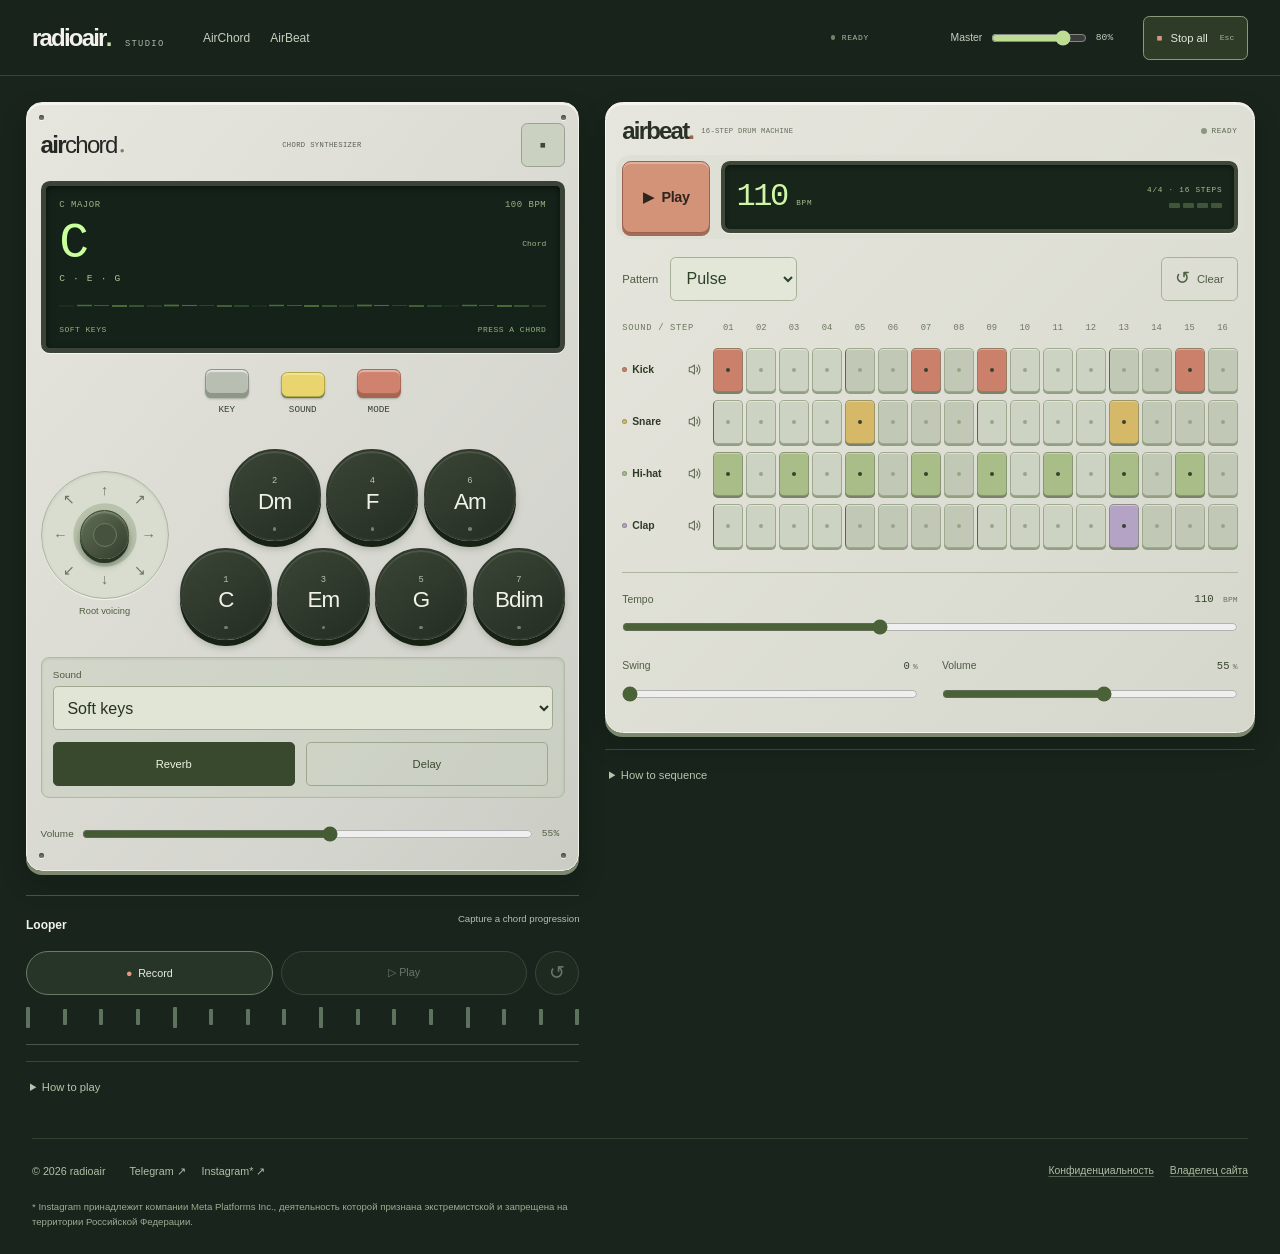
==== commit 4e883e7a: "Turn homepage into a focused music studio with simultaneous instruments Remove landing copy and deco" ====
--- a/index.html
+++ b/index.html
@@ -1,4 +1,4 @@
-<!DOCTYPE html><html lang="ru"><head><meta charSet="utf-8"/><meta name="viewport" content="width=device-width, initial-scale=1"/><link rel="stylesheet" href="[data-uri]" data-precedence="next"/><script data-bundle-src="/_next/static/chunks/4bd1b696-215e5051988c3dde.js">"use strict";(self.webpackChunk_N_E=self.webpackChunk_N_E||[]).push([[441],{9248:(e,n,t)=>{var r,l=t(1463),a=t(2832),o=t(2115),i=t(7650);function u(e){var n="https://react.dev/errors/"+e;if(1<arguments.length){n+="?args[]="+encodeURIComponent(arguments[1]);for(var t=2;t<arguments.length;t++)n+="&args[]="+encodeURIComponent(arguments[t])}return"Minified React error #"+e+"; visit "+n+" for the full message or use the non-minified dev environment for full errors and additional helpful warnings."}function s(e){return!(!e||1!==e.nodeType&&9!==e.nodeType&&11!==e.nodeType)}function c(e){for(var n=e,t=n;t&&!t.alternate;)0!=(4098&(n=t).flags)&&(e=n.return),t=n.return;for(;n.return;)n=n.return;return 3===n.tag?e:null}function f(e){if(13===e.tag){var n=e.memoizedState;if(null===n&&null!==(e=e.alternate)&&(n=e.memoizedState),null!==n)return n.dehydrated}return null}function d(e){if(31===e.tag){var n=e.memoizedState;if(null===n&&null!==(e=e.alternate)&&(n=e.memoizedState),null!==n)return n.dehydrated}return null}function p(e){if(c(e)!==e)throw Error(u(188))}function m(e,n,t,r,l,a){for(;null!==e;){if((5===e.tag||6===e.tag)&&t(e,r,l,a)||(22!==e.tag||null===e.memoizedState)&&(n||5!==e.tag)&&m(e.child,n,t,r,l,a))return!0;e=e.sibling}return!1}function h(e){for(e=e.return;null!==e;){if(3===e.tag||5===e.tag)return e;e=e.return}return null}function g(e){switch(e.tag){case 5:case 6:return e.stateNode;case 3:return e.stateNode.containerInfo;default:throw Error(u(559))}}var v=null,y=null;function b(e){return v=e,!0}function k(e,n,t){return e===t||e===n&&(v=e,!0)}function w(e,n,t){return e===t?(y=e,!1):e===n&&(null!==y&&(v=e),!0)}function S(e){if(null===e)return null;do e=null===e?null:e.return;while(e&&5!==e.tag&&27!==e.tag&&3!==e.tag);return e||null}function E(e,n,t){for(var r=0,l=e;l;l=t(l))r++;l=0;for(var a=n;a;a=t(a))l++;for(;0<r-l;)e=t(e),r--;for(;0<l-r;)n=t(n),l--;for(;r--;){if(e===n||null!==n&&e===n.alternate)return e;e=t(e),n=t(n)}return null}var x=Object.assign,N=Symbol.for("react.element"),C=Symbol.for("react.transitional.element"),z=Symbol.for("react.portal"),P=Symbol.for("react.fragment"),T=Symbol.for("react.strict_mode"),_=Symbol.for("react.profiler"),L=Symbol.for("react.consumer"),O=Symbol.for("react.context"),F=Symbol.for("react.forward_ref"),D=Symbol.for("react.suspense"),I=Symbol.for("react.suspense_list"),M=Symbol.for("react.memo"),A=Symbol.for("react.lazy");Symbol.for("react.scope");var R=Symbol.for("react.activity"),U=Symbol.for("react.legacy_hidden");Symbol.for("react.tracing_marker");var V=Symbol.for("react.memo_cache_sentinel"),$=Symbol.for("react.view_transition"),B=Symbol.iterator;function j(e){return null===e||"object"!=typeof e?null:"function"==typeof(e=B&&e[B]||e["@@iterator"])?e:null}var H=Symbol.for("react.client.reference"),Q=Array.isArray,W=o.__CLIENT_INTERNALS_DO_NOT_USE_OR_WARN_USERS_THEY_CANNOT_UPGRADE,q=i.__DOM_INTERNALS_DO_NOT_USE_OR_WARN_USERS_THEY_CANNOT_UPGRADE,Y={pending:!1,data:null,method:null,action:null},K=[],G=-1;function X(e){return{current:e}}function Z(e){0>G||(e.current=K[G],K[G]=null,G--)}function J(e,n){K[++G]=e.current,e.current=n}var ee=X(null),en=X(null),et=X(null),er=X(null);function el(e,n){switch(J(et,n),J(en,e),J(ee,null),n.nodeType){case 9:case 11:e=(e=n.documentElement)&&(e=e.namespaceURI)?cp(e):0;break;default:if(e=n.tagName,n=n.namespaceURI)e=cm(n=cp(n),e);else switch(e){case"svg":e=1;break;case"math":e=2;break;default:e=0}}Z(ee),J(ee,e)}function ea(){Z(ee),Z(en),Z(et)}function eo(e){var n=e.memoizedState;null!==n&&(fE._currentValue=n.memoizedState,J(er,e));var t=cm(n=ee.current,e.type);n!==t&&(J(en,e),J(ee,t))}function ei(e){en.current===e&&(Z(ee),Z(en)),er.current===e&&(Z(er),fE._currentValue=Y)}function eu(e){if(void 0===nZ)try{throw Error()}catch(e){var n=e.stack.trim().match(/\n( *(at )?)/);nZ=n&&n[1]||"",nJ=-1<e.stack.indexOf("\n    at")?" (<anonymous>)":-1<e.stack.indexOf("@")?"@unknown:0:0":""}return"\n"+nZ+e+nJ}var es=!1;function ec(e,n){if(!e||es)return"";es=!0;var t=Error.prepareStackTrace;Error.prepareStackTrace=void 0;try{var r={DetermineComponentFrameRoot:function(){try{if(n){var t=function(){throw Error()};if(Object.defineProperty(t.prototype,"props",{set:function(){throw Error()}}),"object"==typeof Reflect&&Reflect.construct){try{Reflect.construct(t,[])}catch(e){var r=e}Reflect.construct(e,[],t)}else{try{t.call()}catch(e){r=e}e.call(t.prototype)}}else{try{throw Error()}catch(e){r=e}(t=e())&&"function"==typeof t.catch&&t.catch(function(){})}}catch(e){if(e&&r&&"string"==typeof e.stack)return[e.stack,r.stack]}return[null,null]}};r.DetermineComponentFrameRoot.displayName="DetermineComponentFrameRoot";var l=Object.getOwnPropertyDescriptor(r.DetermineComponentFrameRoot,"name");l&&l.configurable&&Object.defineProperty(r.DetermineComponentFrameRoot,"name",{value:"DetermineComponentFrameRoot"});var a=r.DetermineComponentFrameRoot(),o=a[0],i=a[1];if(o&&i){var u=o.split("\n"),s=i.split("\n");for(l=r=0;r<u.length&&!u[r].includes("DetermineComponentFrameRoot");)r++;for(;l<s.length&&!s[l].includes("DetermineComponentFrameRoot");)l++;if(r===u.length||l===s.length)for(r=u.length-1,l=s.length-1;1<=r&&0<=l&&u[r]!==s[l];)l--;for(;1<=r&&0<=l;r--,l--)if(u[r]!==s[l]){if(1!==r||1!==l)do if(r--,l--,0>l||u[r]!==s[l]){var c="\n"+u[r].replace(" at new "," at ");return e.displayName&&c.includes("<anonymous>")&&(c=c.replace("<anonymous>",e.displayName)),c}while(1<=r&&0<=l);break}}}finally{es=!1,Error.prepareStackTrace=t}return(t=e?e.displayName||e.name:"")?eu(t):""}function ef(e){try{var n="",t=null;do n+=function(e,n){switch(e.tag){case 26:case 27:case 5:return eu(e.type);case 16:return eu("Lazy");case 13:return e.child!==n&&null!==n?eu("Suspense Fallback"):eu("Suspense");case 19:return eu("SuspenseList");case 0:case 15:return ec(e.type,!1);case 11:return ec(e.type.render,!1);case 1:return ec(e.type,!0);case 31:return eu("Activity");case 30:return eu("ViewTransition");default:return""}}(e,t),t=e,e=e.return;while(e);return n}catch(e){return"\nError generating stack: "+e.message+"\n"+e.stack}}var ed=Object.prototype.hasOwnProperty,ep=a.unstable_scheduleCallback,em=a.unstable_cancelCallback,eh=a.unstable_shouldYield,eg=a.unstable_requestPaint,ev=a.unstable_now,ey=a.unstable_getCurrentPriorityLevel,eb=a.unstable_ImmediatePriority,ek=a.unstable_UserBlockingPriority,ew=a.unstable_NormalPriority,eS=a.unstable_LowPriority,eE=a.unstable_IdlePriority,ex=a.log,eN=a.unstable_setDisableYieldValue,eC=null,ez=null;function eP(e){if("function"==typeof ex&&eN(e),ez&&"function"==typeof ez.setStrictMode)try{ez.setStrictMode(eC,e)}catch(e){}}var eT=Math.clz32?Math.clz32:function(e){return 0==(e>>>=0)?32:31-(e_(e)/eL|0)|0},e_=Math.log,eL=Math.LN2,eO=256,eF=262144,eD=4194304;function eI(e){var n=42&e;if(0!==n)return n;switch(e&-e){case 1:return 1;case 2:return 2;case 4:return 4;case 8:return 8;case 16:return 16;case 32:return 32;case 64:return 64;case 128:return 128;case 256:case 512:case 1024:case 2048:case 4096:case 8192:case 16384:case 32768:case 65536:case 131072:return 261888&e;case 262144:case 524288:case 1048576:case 2097152:return 3932160&e;case 4194304:case 8388608:case 0x1000000:case 0x2000000:return 0x3c00000&e;case 0x4000000:return 0x4000000;case 0x8000000:return 0x8000000;case 0x10000000:return 0x10000000;case 0x20000000:return 0x20000000;case 0x40000000:return 0;default:return e}}function eM(e,n,t){var r=e.pendingLanes;if(0===r)return 0;var l=0,a=e.suspendedLanes,o=e.pingedLanes;e=e.warmLanes;var i=0x7ffffff&r;return 0!==i?0!=(r=i&~a)?l=eI(r):0!=(o&=i)?l=eI(o):t||0!=(t=i&~e)&&(l=eI(t)):0!=(i=r&~a)?l=eI(i):0!==o?l=eI(o):t||0!=(t=r&~e)&&(l=eI(t)),0===l?0:0!==n&&n!==l&&0==(n&a)&&((a=l&-l)>=(t=n&-n)||32===a&&0!=(4194048&t))?n:l}function eA(e,n){return 0==(e.pendingLanes&~(e.suspendedLanes&~e.pingedLanes)&n)}function eR(){var e=eD;return 0==(0x3c00000&(eD<<=1))&&(eD=4194304),e}function eU(e){for(var n=[],t=0;31>t;t++)n.push(e);return n}function eV(e,n){e.pendingLanes|=n,0x10000000!==n&&(e.suspendedLanes=0,e.pingedLanes=0,e.warmLanes=0)}function e$(e,n,t){e.pendingLanes|=n,e.suspendedLanes&=~n;var r=31-eT(n);e.entangledLanes|=n,e.entanglements[r]=0x40000000|e.entanglements[r]|261930&t}function eB(e,n){var t=e.entangledLanes|=n;for(e=e.entanglements;t;){var r=31-eT(t),l=1<<r;l&n|e[r]&n&&(e[r]|=n),t&=~l}}function ej(e,n){var t=n&-n;return 0!=((t=0!=(42&t)?1:eH(t))&(e.suspendedLanes|n))?0:t}function eH(e){switch(e){case 2:e=1;break;case 8:e=4;break;case 32:e=16;break;case 256:case 512:case 1024:case 2048:case 4096:case 8192:case 16384:case 32768:case 65536:case 131072:case 262144:case 524288:case 1048576:case 2097152:case 4194304:case 8388608:case 0x1000000:case 0x2000000:e=128;break;case 0x10000000:e=0x8000000;break;default:e=0}return e}function eQ(e){return 2<(e&=-e)?8<e?0!=(0x7ffffff&e)?32:0x10000000:8:2}function eW(){var e=q.p;return 0!==e?e:void 0===(e=window.event)?32:fR(e.type)}function eq(e,n){var t=q.p;try{return q.p=e,n()}finally{q.p=t}}var eY=Math.random().toString(36).slice(2),eK="__reactFiber$"+eY,eG="__reactProps$"+eY,eX="__reactContainer$"+eY,eZ="__reactEvents$"+eY,eJ="__reactListeners$"+eY,e0="__reactHandles$"+eY,e1="__reactResources$"+eY,e2="__reactMarker$"+eY;function e3(e){delete e[eK],delete e[eG],delete e[eZ],delete e[eJ],delete e[e0]}function e4(e){var n;if(n=e[eK])return n;for(var t=e.parentNode;t;){if(n=t[eX]||t[eK]){if(t=n.alternate,null!==n.child||null!==t&&null!==t.child)for(e=c0(e);null!==e;){if(t=e[eK])return t;e=c0(e)}return n}t=(e=t).parentNode}return null}function e6(e){if(e=e[eK]||e[eX]){var n=e.tag;if(5===n||6===n||13===n||31===n||26===n||27===n||3===n)return e}return null}function e8(e){var n=e.tag;if(5===n||26===n||27===n||6===n)return e.stateNode;throw Error(u(33))}function e5(e){var n=e[e1];return n||(n=e[e1]={hoistableStyles:new Map,hoistableScripts:new Map}),n}function e9(e){e[e2]=!0}var e7=new Set,ne={};function nn(e,n){nt(e,n),nt(e+"Capture",n)}function nt(e,n){for(ne[e]=n,e=0;e<n.length;e++)e7.add(n[e])}var nr=RegExp("^[:A-Z_a-z\\u00C0-\\u00D6\\u00D8-\\u00F6\\u00F8-\\u02FF\\u0370-\\u037D\\u037F-\\u1FFF\\u200C-\\u200D\\u2070-\\u218F\\u2C00-\\u2FEF\\u3001-\\uD7FF\\uF900-\\uFDCF\\uFDF0-\\uFFFD][:A-Z_a-z\\u00C0-\\u00D6\\u00D8-\\u00F6\\u00F8-\\u02FF\\u0370-\\u037D\\u037F-\\u1FFF\\u200C-\\u200D\\u2070-\\u218F\\u2C00-\\u2FEF\\u3001-\\uD7FF\\uF900-\\uFDCF\\uFDF0-\\uFFFD\\-.0-9\\u00B7\\u0300-\\u036F\\u203F-\\u2040]*$"),nl={},na={},no=!1;function ni(){var e=no;return no=!1,e}function nu(e,n,t){if(ed.call(na,n)||!ed.call(nl,n)&&(nr.test(n)?na[n]=!0:(nl[n]=!0,!1)))if(null===t)e.removeAttribute(n);else{switch(typeof t){case"undefined":case"function":case"symbol":e.removeAttribute(n);return;case"boolean":var r=n.toLowerCase().slice(0,5);if("data-"!==r&&"aria-"!==r)return void e.removeAttribute(n)}e.setAttribute(n,t)}}function ns(e,n,t){if(null===t)e.removeAttribute(n);else{switch(typeof t){case"undefined":case"function":case"symbol":case"boolean":e.removeAttribute(n);return}e.setAttribute(n,t)}}function nc(e,n,t,r){if(null===r)e.removeAttribute(t);else{switch(typeof r){case"undefined":case"function":case"symbol":case"boolean":e.removeAttribute(t);return}e.setAttributeNS(n,t,r)}}function nf(e){switch(typeof e){case"bigint":case"boolean":case"number":case"string":case"undefined":case"object":return e;default:return""}}function nd(e){var n=e.type;return(e=e.nodeName)&&"input"===e.toLowerCase()&&("checkbox"===n||"radio"===n)}function np(e){if(!e._valueTracker){var n=nd(e)?"checked":"value";e._valueTracker=function(e,n,t){var r=Object.getOwnPropertyDescriptor(e.constructor.prototype,n);if(!e.hasOwnProperty(n)&&void 0!==r&&"function"==typeof r.get&&"function"==typeof r.set){var l=r.get,a=r.set;return Object.defineProperty(e,n,{configurable:!0,get:function(){return l.call(this)},set:function(e){t=""+e,a.call(this,e)}}),Object.defineProperty(e,n,{enumerable:r.enumerable}),{getValue:function(){return t},setValue:function(e){t=""+e},stopTracking:function(){e._valueTracker=null,delete e[n]}}}}(e,n,""+e[n])}}function nm(e){if(!e)return!1;var n=e._valueTracker;if(!n)return!0;var t=n.getValue(),r="";return e&&(r=nd(e)?e.checked?"true":"false":e.value),(e=r)!==t&&(n.setValue(e),!0)}function nh(e){if(void 0===(e=e||("u">typeof document?document:void 0)))return null;try{return e.activeElement||e.body}catch(n){return e.body}}var ng=/[\n"\\]/g;function nv(e){return e.replace(ng,function(e){return"\\"+e.charCodeAt(0).toString(16)+" "})}function ny(e,n,t,r,l,a,o,i){e.name="",null!=o&&"function"!=typeof o&&"symbol"!=typeof o&&"boolean"!=typeof o?e.type=o:e.removeAttribute("type"),null!=n?"number"===o?(0===n&&""===e.value||e.value!=n)&&(e.value=""+nf(n)):e.value!==""+nf(n)&&(e.value=""+nf(n)):"submit"!==o&&"reset"!==o||e.removeAttribute("value"),null!=n?nk(e,o,nf(n)):null!=t?nk(e,o,nf(t)):null!=r&&e.removeAttribute("value"),null==l&&null!=a&&(e.defaultChecked=!!a),null!=l&&(e.checked=l&&"function"!=typeof l&&"symbol"!=typeof l),null!=i&&"function"!=typeof i&&"symbol"!=typeof i&&"boolean"!=typeof i?e.name=""+nf(i):e.removeAttribute("name")}function nb(e,n,t,r,l,a,o,i){if(null!=a&&"function"!=typeof a&&"symbol"!=typeof a&&"boolean"!=typeof a&&(e.type=a),null!=n||null!=t){if(("submit"===a||"reset"===a)&&null==n)return void np(e);t=null!=t?""+nf(t):"",n=null!=n?""+nf(n):t,i||n===e.value||(e.value=n),e.defaultValue=n}r="function"!=typeof(r=null!=r?r:l)&&"symbol"!=typeof r&&!!r,e.checked=i?e.checked:!!r,e.defaultChecked=!!r,null!=o&&"function"!=typeof o&&"symbol"!=typeof o&&"boolean"!=typeof o&&(e.name=o),np(e)}function nk(e,n,t){"number"===n&&nh(e.ownerDocument)===e||e.defaultValue===""+t||(e.defaultValue=""+t)}function nw(e,n,t,r){if(e=e.options,n){n={};for(var l=0;l<t.length;l++)n["$"+t[l]]=!0;for(t=0;t<e.length;t++)l=n.hasOwnProperty("$"+e[t].value),e[t].selected!==l&&(e[t].selected=l),l&&r&&(e[t].defaultSelected=!0)}else{for(l=0,t=""+nf(t),n=null;l<e.length;l++){if(e[l].value===t){e[l].selected=!0,r&&(e[l].defaultSelected=!0);return}null!==n||e[l].disabled||(n=e[l])}null!==n&&(n.selected=!0)}}function nS(e,n,t){if(null!=n&&((n=""+nf(n))!==e.value&&(e.value=n),null==t)){e.defaultValue!==n&&(e.defaultValue=n);return}e.defaultValue=null!=t?""+nf(t):""}function nE(e,n,t,r){if(null==n){if(null!=r){if(null!=t)throw Error(u(92));if(Q(r)){if(1<r.length)throw Error(u(93));r=r[0]}t=r}null==t&&(t=""),n=t}e.defaultValue=t=nf(n),(r=e.textContent)===t&&""!==r&&null!==r&&(e.value=r),np(e)}function nx(e,n){if(n){var t=e.firstChild;if(t&&t===e.lastChild&&3===t.nodeType){t.nodeValue=n;return}}e.textContent=n}var nN=new Set("animationIterationCount aspectRatio borderImageOutset borderImageSlice borderImageWidth boxFlex boxFlexGroup boxOrdinalGroup columnCount columns flex flexGrow flexPositive flexShrink flexNegative flexOrder gridArea gridRow gridRowEnd gridRowSpan gridRowStart gridColumn gridColumnEnd gridColumnSpan gridColumnStart fontWeight lineClamp lineHeight opacity order orphans scale tabSize widows zIndex zoom fillOpacity floodOpacity stopOpacity strokeDasharray strokeDashoffset strokeMiterlimit strokeOpacity strokeWidth MozAnimationIterationCount MozBoxFlex MozBoxFlexGroup MozLineClamp msAnimationIterationCount msFlex msZoom msFlexGrow msFlexNegative msFlexOrder msFlexPositive msFlexShrink msGridColumn msGridColumnSpan msGridRow msGridRowSpan WebkitAnimationIterationCount WebkitBoxFlex WebKitBoxFlexGroup WebkitBoxOrdinalGroup WebkitColumnCount WebkitColumns WebkitFlex WebkitFlexGrow WebkitFlexPositive WebkitFlexShrink WebkitLineClamp".split(" "));function nC(e,n,t){var r=0===n.indexOf("--");null==t||"boolean"==typeof t||""===t?r?e.setProperty(n,""):"float"===n?e.cssFloat="":e[n]="":r?e.setProperty(n,t):"number"!=typeof t||0===t||nN.has(n)?"float"===n?e.cssFloat=t:e[n]=(""+t).trim():e[n]=t+"px"}function nz(e,n,t){if(null!=n&&"object"!=typeof n)throw Error(u(62));if(e=e.style,null!=t){for(var r in t)!t.hasOwnProperty(r)||null!=n&&n.hasOwnProperty(r)||(0===r.indexOf("--")?e.setProperty(r,""):"float"===r?e.cssFloat="":e[r]="",no=!0);for(var l in n)r=n[l],n.hasOwnProperty(l)&&t[l]!==r&&(nC(e,l,r),no=!0)}else for(var a in n)n.hasOwnProperty(a)&&nC(e,a,n[a])}function nP(e){if(-1===e.indexOf("-"))return!1;switch(e){case"annotation-xml":case"color-profile":case"font-face":case"font-face-src":case"font-face-uri":case"font-face-format":case"font-face-name":case"missing-glyph":return!1;default:return!0}}var nT=new Map([["acceptCharset","accept-charset"],["htmlFor","for"],["httpEquiv","http-equiv"],["crossOrigin","crossorigin"],["accentHeight","accent-height"],["alignmentBaseline","alignment-baseline"],["arabicForm","arabic-form"],["baselineShift","baseline-shift"],["capHeight","cap-height"],["clipPath","clip-path"],["clipRule","clip-rule"],["colorInterpolation","color-interpolation"],["colorInterpolationFilters","color-interpolation-filters"],["colorProfile","color-profile"],["colorRendering","color-rendering"],["dominantBaseline","dominant-baseline"],["enableBackground","enable-background"],["fillOpacity","fill-opacity"],["fillRule","fill-rule"],["floodColor","flood-color"],["floodOpacity","flood-opacity"],["fontFamily","font-family"],["fontSize","font-size"],["fontSizeAdjust","font-size-adjust"],["fontStretch","font-stretch"],["fontStyle","font-style"],["fontVariant","font-variant"],["fontWeight","font-weight"],["glyphName","glyph-name"],["glyphOrientationHorizontal","glyph-orientation-horizontal"],["glyphOrientationVertical","glyph-orientation-vertical"],["horizAdvX","horiz-adv-x"],["horizOriginX","horiz-origin-x"],["imageRendering","image-rendering"],["letterSpacing","letter-spacing"],["lightingColor","lighting-color"],["markerEnd","marker-end"],["markerMid","marker-mid"],["markerStart","marker-start"],["maskType","mask-type"],["overlinePosition","overline-position"],["overlineThickness","overline-thickness"],["paintOrder","paint-order"],["panose-1","panose-1"],["pointerEvents","pointer-events"],["renderingIntent","rendering-intent"],["shapeRendering","shape-rendering"],["stopColor","stop-color"],["stopOpacity","stop-opacity"],["strikethroughPosition","strikethrough-position"],["strikethroughThickness","strikethrough-thickness"],["strokeDasharray","stroke-dasharray"],["strokeDashoffset","stroke-dashoffset"],["strokeLinecap","stroke-linecap"],["strokeLinejoin","stroke-linejoin"],["strokeMiterlimit","stroke-miterlimit"],["strokeOpacity","stroke-opacity"],["strokeWidth","stroke-width"],["textAnchor","text-anchor"],["textDecoration","text-decoration"],["textRendering","text-rendering"],["transformOrigin","transform-origin"],["underlinePosition","underline-position"],["underlineThickness","underline-thickness"],["unicodeBidi","unicode-bidi"],["unicodeRange","unicode-range"],["unitsPerEm","units-per-em"],["vAlphabetic","v-alphabetic"],["vHanging","v-hanging"],["vIdeographic","v-ideographic"],["vMathematical","v-mathematical"],["vectorEffect","vector-effect"],["vertAdvY","vert-adv-y"],["vertOriginX","vert-origin-x"],["vertOriginY","vert-origin-y"],["wordSpacing","word-spacing"],["writingMode","writing-mode"],["xmlnsXlink","xmlns:xlink"],["xHeight","x-height"]]),n_=/^[\u0000-\u001F ]*j[\r\n\t]*a[\r\n\t]*v[\r\n\t]*a[\r\n\t]*s[\r\n\t]*c[\r\n\t]*r[\r\n\t]*i[\r\n\t]*p[\r\n\t]*t[\r\n\t]*:/i;function nL(e){return n_.test(""+e)?"javascript:throw new Error('React has blocked a javascript: URL as a security precaution.')":e}function nO(){}var nF=null;function nD(e){return(e=e.target||e.srcElement||window).correspondingUseElement&&(e=e.correspondingUseElement),3===e.nodeType?e.parentNode:e}var nI=null,nM=null;function nA(e){var n=e6(e);if(n&&(e=n.stateNode)){var t=e[eG]||null;switch(e=n.stateNode,n.type){case"input":if(ny(e,t.value,t.defaultValue,t.defaultValue,t.checked,t.defaultChecked,t.type,t.name),n=t.name,"radio"===t.type&&null!=n){for(t=e;t.parentNode;)t=t.parentNode;for(t=t.querySelectorAll('input[name="'+nv(""+n)+'"][type="radio"]'),n=0;n<t.length;n++){var r=t[n];if(r!==e&&r.form===e.form){var l=r[eG]||null;if(!l)throw Error(u(90));ny(r,l.value,l.defaultValue,l.defaultValue,l.checked,l.defaultChecked,l.type,l.name)}}for(n=0;n<t.length;n++)(r=t[n]).form===e.form&&nm(r)}break;case"textarea":nS(e,t.value,t.defaultValue);break;case"select":null!=(n=t.value)&&nw(e,!!t.multiple,n,!1)}}}var nR=!1;function nU(e,n,t){if(nR)return e(n,t);nR=!0;try{return e(n)}finally{if(nR=!1,(null!==nI||null!==nM)&&(so(),nI&&(n=nI,e=nM,nM=nI=null,nA(n),e)))for(n=0;n<e.length;n++)nA(e[n])}}function nV(e,n){var t=e.stateNode;if(null===t)return null;var r=t[eG]||null;if(null===r)return null;switch(t=r[n],n){case"onClick":case"onClickCapture":case"onDoubleClick":case"onDoubleClickCapture":case"onMouseDown":case"onMouseDownCapture":case"onMouseMove":case"onMouseMoveCapture":case"onMouseUp":case"onMouseUpCapture":case"onMouseEnter":(r=!r.disabled)||(r="button"!==(e=e.type)&&"input"!==e&&"select"!==e&&"textarea"!==e),e=!r;break;default:e=!1}if(e)return null;if(t&&"function"!=typeof t)throw Error(u(231,n,typeof t));return t}var n$="u">typeof window&&void 0!==window.document&&void 0!==window.document.createElement,nB=!1;if(n$)try{var nj={};Object.defineProperty(nj,"passive",{get:function(){nB=!0}}),window.addEventListener("test",nj,nj),window.removeEventListener("test",nj,nj)}catch(e){nB=!1}var nH=null,nQ=null,nW=null;function nq(){if(nW)return nW;var e,n,t=nQ,r=t.length,l="value"in nH?nH.value:nH.textContent,a=l.length;for(e=0;e<r&&t[e]===l[e];e++);var o=r-e;for(n=1;n<=o&&t[r-n]===l[a-n];n++);return nW=l.slice(e,1<n?1-n:void 0)}function nY(e){var n=e.keyCode;return"charCode"in e?0===(e=e.charCode)&&13===n&&(e=13):e=n,10===e&&(e=13),32<=e||13===e?e:0}function nK(){return!0}function nG(){return!1}function nX(e){function n(n,t,r,l,a){for(var o in this._reactName=n,this._targetInst=r,this.type=t,this.nativeEvent=l,this.target=a,this.currentTarget=null,e)e.hasOwnProperty(o)&&(n=e[o],this[o]=n?n(l):l[o]);return this.isDefaultPrevented=(null!=l.defaultPrevented?l.defaultPrevented:!1===l.returnValue)?nK:nG,this.isPropagationStopped=nG,this}return x(n.prototype,{preventDefault:function(){this.defaultPrevented=!0;var e=this.nativeEvent;e&&(e.preventDefault?e.preventDefault():"unknown"!=typeof e.returnValue&&(e.returnValue=!1),this.isDefaultPrevented=nK)},stopPropagation:function(){var e=this.nativeEvent;e&&(e.stopPropagation?e.stopPropagation():"unknown"!=typeof e.cancelBubble&&(e.cancelBubble=!0),this.isPropagationStopped=nK)},persist:function(){},isPersistent:nK}),n}var nZ,nJ,n0,n1,n2,n3={eventPhase:0,bubbles:0,cancelable:0,timeStamp:function(e){return e.timeStamp||Date.now()},defaultPrevented:0,isTrusted:0},n4=nX(n3),n6=x({},n3,{view:0,detail:0}),n8=nX(n6),n5=x({},n6,{screenX:0,screenY:0,clientX:0,clientY:0,pageX:0,pageY:0,ctrlKey:0,shiftKey:0,altKey:0,metaKey:0,getModifierState:tu,button:0,buttons:0,relatedTarget:function(e){return void 0===e.relatedTarget?e.fromElement===e.srcElement?e.toElement:e.fromElement:e.relatedTarget},movementX:function(e){return"movementX"in e?e.movementX:(e!==n2&&(n2&&"mousemove"===e.type?(n0=e.screenX-n2.screenX,n1=e.screenY-n2.screenY):n1=n0=0,n2=e),n0)},movementY:function(e){return"movementY"in e?e.movementY:n1}}),n9=nX(n5),n7=nX(x({},n5,{dataTransfer:0})),te=nX(x({},n6,{relatedTarget:0})),tn=nX(x({},n3,{animationName:0,elapsedTime:0,pseudoElement:0})),tt=nX(x({},n3,{clipboardData:function(e){return"clipboardData"in e?e.clipboardData:window.clipboardData}})),tr=nX(x({},n3,{data:0})),tl={Esc:"Escape",Spacebar:" ",Left:"ArrowLeft",Up:"ArrowUp",Right:"ArrowRight",Down:"ArrowDown",Del:"Delete",Win:"OS",Menu:"ContextMenu",Apps:"ContextMenu",Scroll:"ScrollLock",MozPrintableKey:"Unidentified"},ta={8:"Backspace",9:"Tab",12:"Clear",13:"Enter",16:"Shift",17:"Control",18:"Alt",19:"Pause",20:"CapsLock",27:"Escape",32:" ",33:"PageUp",34:"PageDown",35:"End",36:"Home",37:"ArrowLeft",38:"ArrowUp",39:"ArrowRight",40:"ArrowDown",45:"Insert",46:"Delete",112:"F1",113:"F2",114:"F3",115:"F4",116:"F5",117:"F6",118:"F7",119:"F8",120:"F9",121:"F10",122:"F11",123:"F12",144:"NumLock",145:"ScrollLock",224:"Meta"},to={Alt:"altKey",Control:"ctrlKey",Meta:"metaKey",Shift:"shiftKey"};function ti(e){var n=this.nativeEvent;return n.getModifierState?n.getModifierState(e):!!(e=to[e])&&!!n[e]}function tu(){return ti}var ts=nX(x({},n6,{key:function(e){if(e.key){var n=tl[e.key]||e.key;if("Unidentified"!==n)return n}return"keypress"===e.type?13===(e=nY(e))?"Enter":String.fromCharCode(e):"keydown"===e.type||"keyup"===e.type?ta[e.keyCode]||"Unidentified":""},code:0,location:0,ctrlKey:0,shiftKey:0,altKey:0,metaKey:0,repeat:0,locale:0,getModifierState:tu,charCode:function(e){return"keypress"===e.type?nY(e):0},keyCode:function(e){return"keydown"===e.type||"keyup"===e.type?e.keyCode:0},which:function(e){return"keypress"===e.type?nY(e):"keydown"===e.type||"keyup"===e.type?e.keyCode:0}})),tc=nX(x({},n5,{pointerId:0,width:0,height:0,pressure:0,tangentialPressure:0,tiltX:0,tiltY:0,twist:0,pointerType:0,isPrimary:0})),tf=nX(x({},n3,{submitter:0})),td=nX(x({},n6,{touches:0,targetTouches:0,changedTouches:0,altKey:0,metaKey:0,ctrlKey:0,shiftKey:0,getModifierState:tu})),tp=nX(x({},n3,{propertyName:0,elapsedTime:0,pseudoElement:0})),tm=nX(x({},n5,{deltaX:function(e){return"deltaX"in e?e.deltaX:"wheelDeltaX"in e?-e.wheelDeltaX:0},deltaY:function(e){return"deltaY"in e?e.deltaY:"wheelDeltaY"in e?-e.wheelDeltaY:"wheelDelta"in e?-e.wheelDelta:0},deltaZ:0,deltaMode:0})),th=nX(x({},n3,{newState:0,oldState:0})),tg=[9,13,27,32],tv=n$&&"CompositionEvent"in window,ty=null;n$&&"documentMode"in document&&(ty=document.documentMode);var tb=n$&&"TextEvent"in window&&!ty,tk=n$&&(!tv||ty&&8<ty&&11>=ty),tw=!1;function tS(e,n){switch(e){case"keyup":return -1!==tg.indexOf(n.keyCode);case"keydown":return 229!==n.keyCode;case"keypress":case"mousedown":case"focusout":return!0;default:return!1}}function tE(e){return"object"==typeof(e=e.detail)&&"data"in e?e.data:null}var tx=!1,tN={color:!0,date:!0,datetime:!0,"datetime-local":!0,email:!0,month:!0,number:!0,password:!0,range:!0,search:!0,tel:!0,text:!0,time:!0,url:!0,week:!0};function tC(e){var n=e&&e.nodeName&&e.nodeName.toLowerCase();return"input"===n?!!tN[e.type]:"textarea"===n}function tz(e,n,t,r){nI?nM?nM.push(r):nM=[r]:nI=r,0<(n=s7(n,"onChange")).length&&(t=new n4("onChange","change",null,t,r),e.push({event:t,listeners:n}))}var tP=null,tT=null;function t_(e){s1(e,0)}function tL(e){if(nm(e8(e)))return e}function tO(e,n){if("change"===e)return n}var tF=!1;if(n$){if(n$){var tD="oninput"in document;if(!tD){var tI=document.createElement("div");tI.setAttribute("oninput","return;"),tD="function"==typeof tI.oninput}r=tD}else r=!1;tF=r&&(!document.documentMode||9<document.documentMode)}function tM(){tP&&(tP.detachEvent("onpropertychange",tA),tT=tP=null)}function tA(e){if("value"===e.propertyName&&tL(tT)){var n=[];tz(n,tT,e,nD(e)),nU(t_,n)}}function tR(e,n,t){"focusin"===e?(tM(),tP=n,tT=t,tP.attachEvent("onpropertychange",tA)):"focusout"===e&&tM()}function tU(e){if("selectionchange"===e||"keyup"===e||"keydown"===e)return tL(tT)}function tV(e,n){if("click"===e)return tL(n)}function t$(e,n){if("input"===e||"change"===e)return tL(n)}var tB="function"==typeof Object.is?Object.is:function(e,n){return e===n&&(0!==e||1/e==1/n)||e!=e&&n!=n};function tj(e,n){if(tB(e,n))return!0;if("object"!=typeof e||null===e||"object"!=typeof n||null===n)return!1;var t=Object.keys(e),r=Object.keys(n);if(t.length!==r.length)return!1;for(r=0;r<t.length;r++){var l=t[r];if(!ed.call(n,l)||!tB(e[l],n[l]))return!1}return!0}function tH(e){for(;e&&e.firstChild;)e=e.firstChild;return e}function tQ(e,n){var t,r=tH(e);for(e=0;r;){if(3===r.nodeType){if(t=e+r.textContent.length,e<=n&&t>=n)return{node:r,offset:n-e};e=t}e:{for(;r;){if(r.nextSibling){r=r.nextSibling;break e}r=r.parentNode}r=void 0}r=tH(r)}}function tW(e){e=null!=e&&null!=e.ownerDocument&&null!=e.ownerDocument.defaultView?e.ownerDocument.defaultView:window;for(var n=nh(e.document);n instanceof e.HTMLIFrameElement;){try{var t="string"==typeof n.contentWindow.location.href}catch(e){t=!1}if(t)e=n.contentWindow;else break;n=nh(e.document)}return n}function tq(e){var n=e&&e.nodeName&&e.nodeName.toLowerCase();return n&&("input"===n&&("text"===e.type||"search"===e.type||"tel"===e.type||"url"===e.type||"password"===e.type)||"textarea"===n||"true"===e.contentEditable)}var tY=n$&&"documentMode"in document&&11>=document.documentMode,tK=null,tG=null,tX=null,tZ=!1;function tJ(e,n,t){var r=t.window===t?t.document:9===t.nodeType?t:t.ownerDocument;tZ||null==tK||tK!==nh(r)||(r="selectionStart"in(r=tK)&&tq(r)?{start:r.selectionStart,end:r.selectionEnd}:{anchorNode:(r=(r.ownerDocument&&r.ownerDocument.defaultView||window).getSelection()).anchorNode,anchorOffset:r.anchorOffset,focusNode:r.focusNode,focusOffset:r.focusOffset},tX&&tj(tX,r)||(tX=r,0<(r=s7(tG,"onSelect")).length&&(n=new n4("onSelect","select",null,n,t),e.push({event:n,listeners:r}),n.target=tK)))}function t0(e,n){var t={};return t[e.toLowerCase()]=n.toLowerCase(),t["Webkit"+e]="webkit"+n,t["Moz"+e]="moz"+n,t}var t1={animationend:t0("Animation","AnimationEnd"),animationiteration:t0("Animation","AnimationIteration"),animationstart:t0("Animation","AnimationStart"),transitionrun:t0("Transition","TransitionRun"),transitionstart:t0("Transition","TransitionStart"),transitioncancel:t0("Transition","TransitionCancel"),transitionend:t0("Transition","TransitionEnd")},t2={},t3={};function t4(e){if(t2[e])return t2[e];if(!t1[e])return e;var n,t=t1[e];for(n in t)if(t.hasOwnProperty(n)&&n in t3)return t2[e]=t[n];return e}n$&&(t3=document.createElement("div").style,"AnimationEvent"in window||(delete t1.animationend.animation,delete t1.animationiteration.animation,delete t1.animationstart.animation),"TransitionEvent"in window||delete t1.transitionend.transition);var t6=t4("animationend"),t8=t4("animationiteration"),t5=t4("animationstart"),t9=t4("transitionrun"),t7=t4("transitionstart"),re=t4("transitioncancel"),rn=t4("transitionend"),rt=new Map,rr="abort auxClick beforeToggle cancel canPlay canPlayThrough click close contextMenu copy cut drag dragEnd dragEnter dragExit dragLeave dragOver dragStart drop durationChange emptied encrypted ended error fullscreenChange fullscreenError gotPointerCapture input invalid keyDown keyPress keyUp load loadedData loadedMetadata loadStart lostPointerCapture mouseDown mouseMove mouseOut mouseOver mouseUp paste pause play playing pointerCancel pointerDown pointerMove pointerOut pointerOver pointerUp progress rateChange reset resize seeked seeking stalled submit suspend timeUpdate touchCancel touchEnd touchStart volumeChange scroll toggle touchMove waiting wheel".split(" ");function rl(e,n){rt.set(e,n),nn(n,[e])}rr.push("scrollEnd");var ra=0;function ro(e,n){return null!=e.name&&"auto"!==e.name?e.name:null!==n.autoName?n.autoName:n.autoName=e="_"+(e=uZ.identifierPrefix)+"t_"+(ra++).toString(32)+"_"}function ri(e){if(null==e||"string"==typeof e)return e;var n=null,t=u8;if(null!==t)for(var r=0;r<t.length;r++){var l=e[t[r]];if(null!=l){if("none"===l)return"none";n=null==n?l:n+" "+l}}return null==n?e.default:n}function ru(e,n){return e=ri(e),null==(n=ri(n))?"auto"===e?null:e:"auto"===n?null:n}var rs="function"==typeof reportError?reportError:function(e){if("object"==typeof window&&"function"==typeof window.ErrorEvent){var n=new window.ErrorEvent("error",{bubbles:!0,cancelable:!0,message:"object"==typeof e&&null!==e&&"string"==typeof e.message?String(e.message):String(e),error:e});if(!window.dispatchEvent(n))return}else if("object"==typeof l&&"function"==typeof l.emit)return void l.emit("uncaughtException",e);console.error(e)},rc=[],rf=0,rd=0;function rp(){for(var e=rf,n=rd=rf=0;n<e;){var t=rc[n];rc[n++]=null;var r=rc[n];rc[n++]=null;var l=rc[n];rc[n++]=null;var a=rc[n];if(rc[n++]=null,null!==r&&null!==l){var o=r.pending;null===o?l.next=l:(l.next=o.next,o.next=l),r.pending=l}0!==a&&rv(t,l,a)}}function rm(e,n,t,r){rc[rf++]=e,rc[rf++]=n,rc[rf++]=t,rc[rf++]=r,rd|=r,e.lanes|=r,null!==(e=e.alternate)&&(e.lanes|=r)}function rh(e,n,t,r){return rm(e,n,t,r),ry(e)}function rg(e,n){return rm(e,null,null,n),ry(e)}function rv(e,n,t){e.lanes|=t;var r=e.alternate;null!==r&&(r.lanes|=t);for(var l=!1,a=e.return;null!==a;)a.childLanes|=t,null!==(r=a.alternate)&&(r.childLanes|=t),22===a.tag&&(null===(e=a.stateNode)||1&e._visibility||(l=!0)),e=a,a=a.return;return 3===e.tag?(a=e.stateNode,l&&null!==n&&(l=31-eT(t),null===(r=(e=a.hiddenUpdates)[l])?e[l]=[n]:r.push(n),n.lane=0x20000000|t),a):null}function ry(e){if(50<u5)throw u5=0,u9=null,Error(u(185));for(var n=e.return;null!==n;)n=(e=n).return;return 3===e.tag?e.stateNode:null}var rb={};function rk(e,n,t,r){this.tag=e,this.key=t,this.sibling=this.child=this.return=this.stateNode=this.type=this.elementType=null,this.index=0,this.refCleanup=this.ref=null,this.pendingProps=n,this.dependencies=this.memoizedState=this.updateQueue=this.memoizedProps=null,this.mode=r,this.subtreeFlags=this.flags=0,this.deletions=null,this.childLanes=this.lanes=0,this.alternate=null}function rw(e,n,t,r){return new rk(e,n,t,r)}function rS(e){return!(!(e=e.prototype)||!e.isReactComponent)}function rE(e,n){var t=e.alternate;return null===t?((t=rw(e.tag,n,e.key,e.mode)).elementType=e.elementType,t.type=e.type,t.stateNode=e.stateNode,t.alternate=e,e.alternate=t):(t.pendingProps=n,t.type=e.type,t.flags=0,t.subtreeFlags=0,t.deletions=null),t.flags=0x7f00000&e.flags,t.childLanes=e.childLanes,t.lanes=e.lanes,t.child=e.child,t.memoizedProps=e.memoizedProps,t.memoizedState=e.memoizedState,t.updateQueue=e.updateQueue,n=e.dependencies,t.dependencies=null===n?null:{lanes:n.lanes,firstContext:n.firstContext},t.sibling=e.sibling,t.index=e.index,t.ref=e.ref,t.refCleanup=e.refCleanup,t}function rx(e,n){e.flags&=0x7f00002;var t=e.alternate;return null===t?(e.childLanes=0,e.lanes=n,e.child=null,e.subtreeFlags=0,e.memoizedProps=null,e.memoizedState=null,e.updateQueue=null,e.dependencies=null,e.stateNode=null):(e.childLanes=t.childLanes,e.lanes=t.lanes,e.child=t.child,e.subtreeFlags=0,e.deletions=null,e.memoizedProps=t.memoizedProps,e.memoizedState=t.memoizedState,e.updateQueue=t.updateQueue,e.type=t.type,e.dependencies=null===(n=t.dependencies)?null:{lanes:n.lanes,firstContext:n.firstContext}),e}function rN(e,n,t,r,l,a){var o=0;if(r=e,"function"==typeof e)rS(e)&&(o=1);else if("string"==typeof e)o=!function(e,n,t){if(1===t||null!=n.itemProp)return!1;switch(e){case"meta":case"title":return!0;case"style":if("string"!=typeof n.precedence||"string"!=typeof n.href||""===n.href)break;return!0;case"link":if("string"!=typeof n.rel||"string"!=typeof n.href||""===n.href||n.onLoad||n.onError)break;if("stylesheet"===n.rel)return e=n.disabled,"string"==typeof n.precedence&&null==e;return!0;case"script":if(n.async&&"function"!=typeof n.async&&"symbol"!=typeof n.async&&!n.onLoad&&!n.onError&&n.src&&"string"==typeof n.src)return!0}return!1}(e,t,ee.current)?"html"===e||"head"===e||"body"===e?27:5:26;else e:switch(e){case R:return(e=rw(31,t,n,l)).elementType=R,e.lanes=a,e;case P:return rC(t.children,l,a,n);case T:o=8,l|=24;break;case _:return(e=rw(12,t,n,2|l)).elementType=_,e.lanes=a,e;case D:return(e=rw(13,t,n,l)).elementType=D,e.lanes=a,e;case I:return(e=rw(19,t,n,l)).elementType=I,e.lanes=a,e;case U:case $:return(e=rw(30,t,n,e=32|l)).elementType=$,e.lanes=a,e.stateNode={autoName:null,paired:null,clones:null,ref:null},e;default:if("object"==typeof e&&null!==e)switch(e.$$typeof){case O:o=10;break e;case L:o=9;break e;case F:o=11;break e;case M:o=14;break e;case A:o=16,r=null;break e}o=29,t=Error(u(130,null===e?"null":typeof e,"")),r=null}return(n=rw(o,t,n,l)).elementType=e,n.type=r,n.lanes=a,n}function rC(e,n,t,r){return(e=rw(7,e,r,n)).lanes=t,e}function rz(e,n,t){return(e=rw(6,e,null,n)).lanes=t,e}function rP(e){var n=rw(18,null,null,0);return n.stateNode=e,n}function rT(e,n,t){return(n=rw(4,null!==e.children?e.children:[],e.key,n)).lanes=t,n.stateNode={containerInfo:e.containerInfo,pendingChildren:null,implementation:e.implementation},n}var r_=new WeakMap;function rL(e,n){if("object"==typeof e&&null!==e){var t=r_.get(e);return void 0!==t?t:(n={value:e,source:n,stack:ef(n)},r_.set(e,n),n)}return{value:e,source:n,stack:ef(n)}}var rO=[],rF=0,rD=null,rI=0,rM=[],rA=0,rR=null,rU=1,rV="";function r$(e,n){rO[rF++]=rI,rO[rF++]=rD,rD=e,rI=n}function rB(e,n,t){rM[rA++]=rU,rM[rA++]=rV,rM[rA++]=rR,rR=e;var r=rU;e=rV;var l=32-eT(r)-1;r&=~(1<<l),t+=1;var a=32-eT(n)+l;if(30<a){var o=l-l%5;a=(r&(1<<o)-1).toString(32),r>>=o,l-=o,rU=1<<32-eT(n)+l|t<<l|r,rV=a+e}else rU=1<<a|t<<l|r,rV=e}function rj(e){null!==e.return&&(r$(e,1),rB(e,1,0))}function rH(e){for(;e===rD;)rD=rO[--rF],rO[rF]=null,rI=rO[--rF],rO[rF]=null;for(;e===rR;)rR=rM[--rA],rM[rA]=null,rV=rM[--rA],rM[rA]=null,rU=rM[--rA],rM[rA]=null}function rQ(e,n){rM[rA++]=rU,rM[rA++]=rV,rM[rA++]=rR,rU=n.id,rV=n.overflow,rR=e}var rW=null,rq=null,rY=!1,rK=null,rG=!1,rX=Error(u(519));function rZ(e){var n=Error(u(418,1<arguments.length&&void 0!==arguments[1]&&arguments[1]?"text":"HTML",""));throw r4(rL(n,e)),rX}function rJ(e){var n=e.stateNode,t=e.type,r=e.memoizedProps;switch(n[eK]=e,n[eG]=r,t){case"dialog":s2("cancel",n),s2("close",n);break;case"iframe":case"object":case"embed":s2("load",n);break;case"video":case"audio":for(t=0;t<sJ.length;t++)s2(sJ[t],n);break;case"source":s2("error",n);break;case"img":case"image":case"link":s2("error",n),s2("load",n);break;case"details":s2("toggle",n);break;case"input":s2("invalid",n),nb(n,r.value,r.defaultValue,r.checked,r.defaultChecked,r.type,r.name,!0);break;case"select":s2("invalid",n);break;case"textarea":s2("invalid",n),nE(n,r.value,r.defaultValue,r.children)}"string"!=typeof(t=r.children)&&"number"!=typeof t&&"bigint"!=typeof t||n.textContent===""+t||!0===r.suppressHydrationWarning||ca(n.textContent,t)?(null!=r.popover&&(s2("beforetoggle",n),s2("toggle",n)),null!=r.onScroll&&s2("scroll",n),null!=r.onScrollEnd&&s2("scrollend",n),null!=r.onClick&&(n.onclick=nO),n=!0):n=!1,n||rZ(e,!0)}function r0(e){for(rW=e.return;rW;)switch(rW.tag){case 5:case 31:case 13:rG=!1;return;case 27:case 3:rG=!0;return;default:rW=rW.return}}function r1(e){if(e!==rW)return!1;if(!rY)return r0(e),rY=!0,!1;var n,t=e.tag;if((n=3!==t&&27!==t)&&((n=5===t)&&(n="form"===(n=e.type)||"button"===n||ch(e.type,e.memoizedProps)),n=!n),n&&rq&&rZ(e),r0(e),13===t){if(!(e=null!==(e=e.memoizedState)?e.dehydrated:null))throw Error(u(317));rq=cJ(e)}else if(31===t){if(!(e=null!==(e=e.memoizedState)?e.dehydrated:null))throw Error(u(317));rq=cJ(e)}else 27===t?(t=rq,cS(e.type)?(e=cZ,cZ=null,rq=e):rq=t):rq=rW?cX(e.stateNode.nextSibling):null;return!0}function r2(){rq=rW=null,rY=!1}function r3(){var e=rK;return null!==e&&(null===uH?uH=e:uH.push.apply(uH,e),rK=null),e}function r4(e){null===rK?rK=[e]:rK.push(e)}var r6=X(null),r8=null,r5=null;function r9(e,n,t){J(r6,n._currentValue),n._currentValue=t}function r7(e){e._currentValue=r6.current,Z(r6)}function le(e,n,t){for(;null!==e;){var r=e.alternate;if((e.childLanes&n)!==n?(e.childLanes|=n,null!==r&&(r.childLanes|=n)):null!==r&&(r.childLanes&n)!==n&&(r.childLanes|=n),e===t)break;e=e.return}}function ln(e,n,t,r){var l=e.child;for(null!==l&&(l.return=e);null!==l;){var a=l.dependencies;if(null!==a){var o=l.child;a=a.firstContext;e:for(;null!==a;){var i=a;a=l;for(var s=0;s<n.length;s++)if(i.context===n[s]){a.lanes|=t,null!==(i=a.alternate)&&(i.lanes|=t),le(a.return,t,e),r||(o=null);break e}a=i.next}}else if(18===l.tag){if(null===(o=l.return))throw Error(u(341));o.lanes|=t,null!==(a=o.alternate)&&(a.lanes|=t),le(o,t,e),o=null}else 13===l.tag&&null!==l.memoizedState&&null===l.memoizedState.dehydrated?(l.lanes|=t,null!==(o=l.alternate)&&(o.lanes|=t),le(l.return,t,e),o=r?l.child:null):o=l.child;if(null!==o)o.return=l;else for(o=l;null!==o;){if(o===e){o=null;break}if(null!==(l=o.sibling)){l.return=o.return,o=l;break}o=o.return}l=o}}function lt(e,n,t,r){e=null;for(var l=n,a=!1;null!==l;){if(!a){if(0!=(524288&l.flags))a=!0;else if(0!=(262144&l.flags))break}if(10===l.tag){var o=l.alternate;if(null===o)throw Error(u(387));if(null!==(o=o.memoizedProps)){var i=l.type;tB(l.pendingProps.value,o.value)||(null!==e?e.push(i):e=[i])}}else if(l===er.current){if(null===(o=l.alternate))throw Error(u(387));o.memoizedState.memoizedState!==l.memoizedState.memoizedState&&(null!==e?e.push(fE):e=[fE])}l=l.return}return null!==e&&ln(n,e,t,r),n.flags|=262144,null!==e}function lr(e){for(e=e.firstContext;null!==e;){if(!tB(e.context._currentValue,e.memoizedValue))return!0;e=e.next}return!1}function ll(e){r8=e,r5=null,null!==(e=e.dependencies)&&(e.firstContext=null)}function la(e){return li(r8,e)}function lo(e,n){return null===r8&&ll(e),li(e,n)}function li(e,n){var t=n._currentValue;if(n={context:n,memoizedValue:t,next:null},null===r5){if(null===e)throw Error(u(308));r5=n,e.dependencies={lanes:0,firstContext:n},e.flags|=524288}else r5=r5.next=n;return t}var lu="u">typeof AbortController?AbortController:function(){var e=[],n=this.signal={aborted:!1,addEventListener:function(n,t){e.push(t)}};this.abort=function(){n.aborted=!0,e.forEach(function(e){return e()})}},ls=a.unstable_scheduleCallback,lc=a.unstable_NormalPriority,lf={$$typeof:O,Consumer:null,Provider:null,_currentValue:null,_currentValue2:null,_threadCount:0};function ld(){return{controller:new lu,data:new Map,refCount:0}}function lp(e){e.refCount--,0===e.refCount&&ls(lc,function(){e.controller.abort()})}function lm(e,n){if(0!=(4194048&e.pendingLanes)){var t=e.transitionTypes;for(null===t&&(t=e.transitionTypes=[]),e=0;e<n.length;e++){var r=n[e];-1===t.indexOf(r)&&t.push(r)}}}var lh=null,lg=null,lv=0,ly=0,lb=null;function lk(){if(0==--lv&&(lh=null,null!==lg)){null!==lb&&(lb.status="fulfilled");var e=lg;lg=null,ly=0,lb=null;for(var n=0;n<e.length;n++)(0,e[n])()}}var lw=W.S;W.S=function(e,n){if(uq=ev(),"object"==typeof n&&null!==n&&"function"==typeof n.then&&function(e){if(null===lg){var n=lg=[];lv=0,ly=sK(),lb={status:"pending",value:void 0,then:function(e){n.push(e)}}}lv++,e.then(lk,lk)}(n),null!==lh)for(var t=sM;null!==t;)lm(t,lh),t=t.next;if(null!==(t=e.types)){for(var r=sM;null!==r;)lm(r,t),r=r.next;if(0!==ly){null===(r=lh)&&(r=lh=[]);for(var l=0;l<t.length;l++){var a=t[l];-1===r.indexOf(a)&&r.push(a)}}}null!==lw&&lw(e,n)};var lS=X(null);function lE(){var e=lS.current;return null!==e?e:uP.pooledCache}function lx(e,n){null===n?J(lS,lS.current):J(lS,n.pool)}function lN(){var e=lE();return null===e?null:{parent:lf._currentValue,pool:e}}var lC=Error(u(460)),lz=Error(u(474)),lP=Error(u(542)),lT={then:function(){}};function l_(e){return"fulfilled"===(e=e.status)||"rejected"===e}function lL(e,n,t){switch(void 0===(t=e[t])?e.push(n):t!==n&&(n.then(nO,nO),n=t),n.status){case"fulfilled":return n.value;case"rejected":throw lI(e=n.reason),e;default:if("string"==typeof n.status)n.then(nO,nO);else{if(null!==(e=uP)&&100<e.shellSuspendCounter)throw Error(u(482));(e=n).status="pending",e.then(function(e){if("pending"===n.status){var t=n;t.status="fulfilled",t.value=e}},function(e){if("pending"===n.status){var t=n;t.status="rejected",t.reason=e}})}switch(n.status){case"fulfilled":return n.value;case"rejected":throw lI(e=n.reason),e}throw lF=n,lC}}function lO(e){try{return(0,e._init)(e._payload)}catch(e){if(null!==e&&"object"==typeof e&&"function"==typeof e.then)throw lF=e,lC;throw e}}var lF=null;function lD(){if(null===lF)throw Error(u(459));var e=lF;return lF=null,e}function lI(e){if(e===lC||e===lP)throw Error(u(483))}var lM=null,lA=0;function lR(e){var n=lA;return lA+=1,null===lM&&(lM=[]),lL(lM,e,n)}function lU(e,n){e.ref=void 0!==(n=n.props.ref)?n:null}function lV(e,n){if(n.$$typeof===N)throw Error(u(525));throw Error(u(31,"[object Object]"===(e=Object.prototype.toString.call(n))?"object with keys {"+Object.keys(n).join(", ")+"}":e))}function l$(e){function n(n,t){if(e){var r=n.deletions;null===r?(n.deletions=[t],n.flags|=16):r.push(t)}}function t(t,r){if(!e)return null;for(;null!==r;)n(t,r),r=r.sibling;return null}function r(e){for(var n=new Map;null!==e;)null===e.key?n.set(e.index,e):n.set(e.key,e),e=e.sibling;return n}function l(e,n){return(e=rE(e,n)).index=0,e.sibling=null,e}function a(n,t,r){return(n.index=r,e)?null!==(r=n.alternate)?(r=r.index)<t?(n.flags|=0x8000002,t):r:(n.flags|=0x8000002,t):(n.flags|=1048576,t)}function o(n){return e&&null===n.alternate&&(n.flags|=0x8000002),n}function i(e,n,t,r){return null===n||6!==n.tag?(n=rz(t,e.mode,r)).return=e:(n=l(n,t)).return=e,n}function s(e,n,t,r){var a=t.type;return a===P?(lU(e=f(e,n,t.props.children,r,t.key),t),e):(null!==n&&(n.elementType===a||"object"==typeof a&&null!==a&&a.$$typeof===A&&lO(a)===n.type)?lU(n=l(n,t.props),t):lU(n=rN(t.type,t.key,t.props,null,e.mode,r),t),n.return=e,n)}function c(e,n,t,r){return null===n||4!==n.tag||n.stateNode.containerInfo!==t.containerInfo||n.stateNode.implementation!==t.implementation?(n=rT(t,e.mode,r)).return=e:(n=l(n,t.children||[])).return=e,n}function f(e,n,t,r,a){return null===n||7!==n.tag?(n=rC(t,e.mode,r,a)).return=e:(n=l(n,t)).return=e,n}function d(e,n,t){if("string"==typeof n&&""!==n||"number"==typeof n||"bigint"==typeof n)return(n=rz(""+n,e.mode,t)).return=e,n;if("object"==typeof n&&null!==n){switch(n.$$typeof){case C:return lU(t=rN(n.type,n.key,n.props,null,e.mode,t),n),t.return=e,t;case z:return(n=rT(n,e.mode,t)).return=e,n;case A:return d(e,n=lO(n),t)}if(Q(n)||j(n))return(n=rC(n,e.mode,t,null)).return=e,n;if("function"==typeof n.then)return d(e,lR(n),t);if(n.$$typeof===O)return d(e,lo(e,n),t);lV(e,n)}return null}function p(e,n,t,r){var l=null!==n?n.key:null;if("string"==typeof t&&""!==t||"number"==typeof t||"bigint"==typeof t)return null!==l?null:i(e,n,""+t,r);if("object"==typeof t&&null!==t){switch(t.$$typeof){case C:return t.key===l?s(e,n,t,r):null;case z:return t.key===l?c(e,n,t,r):null;case A:return p(e,n,t=lO(t),r)}if(Q(t)||j(t))return null!==l?null:f(e,n,t,r,null);if("function"==typeof t.then)return p(e,n,lR(t),r);if(t.$$typeof===O)return p(e,n,lo(e,t),r);lV(e,t)}return null}function m(e,n,t,r,l){if("string"==typeof r&&""!==r||"number"==typeof r||"bigint"==typeof r)return i(n,e=e.get(t)||null,""+r,l);if("object"==typeof r&&null!==r){switch(r.$$typeof){case C:return s(n,e=e.get(null===r.key?t:r.key)||null,r,l);case z:return c(n,e=e.get(null===r.key?t:r.key)||null,r,l);case A:return m(e,n,t,r=lO(r),l)}if(Q(r)||j(r))return f(n,e=e.get(t)||null,r,l,null);if("function"==typeof r.then)return m(e,n,t,lR(r),l);if(r.$$typeof===O)return m(e,n,t,lo(n,r),l);lV(n,r)}return null}return function(i,s,c,f){try{lA=0;var h=function i(s,c,f,h){if("object"==typeof f&&null!==f&&f.type===P&&null===f.key&&void 0===f.props.ref&&(f=f.props.children),"object"==typeof f&&null!==f){switch(f.$$typeof){case C:e:{for(var g=f.key;null!==c;){if(c.key===g){if((g=f.type)===P){if(7===c.tag){t(s,c.sibling),lU(h=l(c,f.props.children),f),h.return=s,s=h;break e}}else if(c.elementType===g||"object"==typeof g&&null!==g&&g.$$typeof===A&&lO(g)===c.type){t(s,c.sibling),lU(h=l(c,f.props),f),h.return=s,s=h;break e}t(s,c);break}n(s,c),c=c.sibling}f.type===P?lU(h=rC(f.props.children,s.mode,h,f.key),f):lU(h=rN(f.type,f.key,f.props,null,s.mode,h),f),h.return=s,s=h}return o(s);case z:e:{for(g=f.key;null!==c;){if(c.key===g)if(4===c.tag&&c.stateNode.containerInfo===f.containerInfo&&c.stateNode.implementation===f.implementation){t(s,c.sibling),(h=l(c,f.children||[])).return=s,s=h;break e}else{t(s,c);break}n(s,c),c=c.sibling}(h=rT(f,s.mode,h)).return=s,s=h}return o(s);case A:return i(s,c,f=lO(f),h)}if(Q(f))return function(l,o,i,u){for(var s=null,c=null,f=o,h=o=0,g=null;null!==f&&h<i.length;h++){f.index>h?(g=f,f=null):g=f.sibling;var v=p(l,f,i[h],u);if(null===v){null===f&&(f=g);break}e&&f&&null===v.alternate&&n(l,f),o=a(v,o,h),null===c?s=v:c.sibling=v,c=v,f=g}if(h===i.length)return t(l,f),rY&&r$(l,h),s;if(null===f){for(;h<i.length;h++)null!==(f=d(l,i[h],u))&&(o=a(f,o,h),null===c?s=f:c.sibling=f,c=f);return rY&&r$(l,h),s}for(f=r(f);h<i.length;h++)null!==(g=m(f,l,h,i[h],u))&&(e&&null!==(v=g.alternate)&&f.delete(null===v.key?h:v.key),o=a(g,o,h),null===c?s=g:c.sibling=g,c=g);return e&&f.forEach(function(e){return n(l,e)}),rY&&r$(l,h),s}(s,c,f,h);if(j(f)){if("function"!=typeof(g=j(f)))throw Error(u(150));return function(l,o,i,s){if(null==i)throw Error(u(151));for(var c=null,f=null,h=o,g=o=0,v=null,y=i.next();null!==h&&!y.done;g++,y=i.next()){h.index>g?(v=h,h=null):v=h.sibling;var b=p(l,h,y.value,s);if(null===b){null===h&&(h=v);break}e&&h&&null===b.alternate&&n(l,h),o=a(b,o,g),null===f?c=b:f.sibling=b,f=b,h=v}if(y.done)return t(l,h),rY&&r$(l,g),c;if(null===h){for(;!y.done;g++,y=i.next())null!==(y=d(l,y.value,s))&&(o=a(y,o,g),null===f?c=y:f.sibling=y,f=y);return rY&&r$(l,g),c}for(h=r(h);!y.done;g++,y=i.next())null!==(y=m(h,l,g,y.value,s))&&(e&&null!==(v=y.alternate)&&h.delete(null===v.key?g:v.key),o=a(y,o,g),null===f?c=y:f.sibling=y,f=y);return e&&h.forEach(function(e){return n(l,e)}),rY&&r$(l,g),c}(s,c,f=g.call(f),h)}if("function"==typeof f.then)return i(s,c,lR(f),h);if(f.$$typeof===O)return i(s,c,lo(s,f),h);lV(s,f)}return"string"==typeof f&&""!==f||"number"==typeof f||"bigint"==typeof f?(f=""+f,null!==c&&6===c.tag?(t(s,c.sibling),(h=l(c,f)).return=s):(t(s,c),(h=rz(f,s.mode,h)).return=s),o(s=h)):t(s,c)}(i,s,c,f);return lM=null,h}catch(e){if(e===lC||e===lP)throw e;var g=rw(29,e,null,i.mode);return g.lanes=f,g.return=i,g}finally{}}}var lB=l$(!0),lj=l$(!1),lH=!1;function lQ(e){e.updateQueue={baseState:e.memoizedState,firstBaseUpdate:null,lastBaseUpdate:null,shared:{pending:null,lanes:0,hiddenCallbacks:null},callbacks:null}}function lW(e,n){e=e.updateQueue,n.updateQueue===e&&(n.updateQueue={baseState:e.baseState,firstBaseUpdate:e.firstBaseUpdate,lastBaseUpdate:e.lastBaseUpdate,shared:e.shared,callbacks:null})}function lq(e){return{lane:e,tag:0,payload:null,callback:null,next:null}}function lY(e,n,t){var r=e.updateQueue;if(null===r)return null;if(r=r.shared,0!=(2&uz)){var l=r.pending;return null===l?n.next=n:(n.next=l.next,l.next=n),r.pending=n,n=ry(e),rv(e,null,t),n}return rm(e,r,n,t),ry(e)}function lK(e,n,t){if(null!==(n=n.updateQueue)&&(n=n.shared,0!=(4194048&t))){var r=n.lanes;r&=e.pendingLanes,t|=r,n.lanes=t,eB(e,t)}}function lG(e,n){var t=e.updateQueue,r=e.alternate;if(null!==r&&t===(r=r.updateQueue)){var l=null,a=null;if(null!==(t=t.firstBaseUpdate)){do{var o={lane:t.lane,tag:t.tag,payload:t.payload,callback:null,next:null};null===a?l=a=o:a=a.next=o,t=t.next}while(null!==t);null===a?l=a=n:a=a.next=n}else l=a=n;t={baseState:r.baseState,firstBaseUpdate:l,lastBaseUpdate:a,shared:r.shared,callbacks:r.callbacks},e.updateQueue=t;return}null===(e=t.lastBaseUpdate)?t.firstBaseUpdate=n:e.next=n,t.lastBaseUpdate=n}var lX=!1;function lZ(){if(lX){var e=lb;if(null!==e)throw e}}function lJ(e,n,t,r){lX=!1;var l=e.updateQueue;lH=!1;var a=l.firstBaseUpdate,o=l.lastBaseUpdate,i=l.shared.pending;if(null!==i){l.shared.pending=null;var u=i,s=u.next;u.next=null,null===o?a=s:o.next=s,o=u;var c=e.alternate;null!==c&&(i=(c=c.updateQueue).lastBaseUpdate)!==o&&(null===i?c.firstBaseUpdate=s:i.next=s,c.lastBaseUpdate=u)}if(null!==a){var f=l.baseState;for(o=0,c=s=u=null,i=a;;){var d=-0x20000001&i.lane,p=d!==i.lane;if(p?(u_&d)===d:(r&d)===d){0!==d&&d===ly&&(lX=!0),null!==c&&(c=c.next={lane:0,tag:i.tag,payload:i.payload,callback:null,next:null});e:{var m=e,h=i;switch(d=n,h.tag){case 1:if("function"==typeof(m=h.payload)){f=m.call(t,f,d);break e}f=m;break e;case 3:m.flags=-65537&m.flags|128;case 0:if(null==(d="function"==typeof(m=h.payload)?m.call(t,f,d):m))break e;f=x({},f,d);break e;case 2:lH=!0}}null!==(d=i.callback)&&(e.flags|=64,p&&(e.flags|=8192),null===(p=l.callbacks)?l.callbacks=[d]:p.push(d))}else p={lane:d,tag:i.tag,payload:i.payload,callback:i.callback,next:null},null===c?(s=c=p,u=f):c=c.next=p,o|=d;if(null===(i=i.next))if(null===(i=l.shared.pending))break;else i=(p=i).next,p.next=null,l.lastBaseUpdate=p,l.shared.pending=null}null===c&&(u=f),l.baseState=u,l.firstBaseUpdate=s,l.lastBaseUpdate=c,null===a&&(l.shared.lanes=0),uR|=o,e.lanes=o,e.memoizedState=f}}function l0(e,n){if("function"!=typeof e)throw Error(u(191,e));e.call(n)}function l1(e,n){var t=e.callbacks;if(null!==t)for(e.callbacks=null,e=0;e<t.length;e++)l0(t[e],n)}var l2=X(null),l3=X(0);function l4(e,n){J(l3,e=uM),J(l2,n),uM=e|n.baseLanes}function l6(){J(l3,uM),J(l2,l2.current)}function l8(){uM=l3.current,Z(l2),Z(l3)}var l5=X(null),l9=null;function l7(e){var n=e.alternate;J(al,1&al.current),J(l5,e),null===l9&&(null===n||null!==l2.current?l9=e:null!==n.memoizedState&&(l9=e))}function ae(e){J(al,al.current),J(l5,e),null===l9&&(l9=e)}function an(e){22===e.tag?(J(al,al.current),J(l5,e),null===l9&&(l9=e)):at()}function at(){J(al,al.current),J(l5,l5.current)}function ar(e){Z(l5),l9===e&&(l9=null),Z(al)}var al=X(0);function aa(e,n){J(l5,l5.current),J(al,n)}function ao(e){Z(al),Z(l5),l9===e&&(l9=null)}function ai(e){for(var n=e;null!==n;){if(13===n.tag){var t=n.memoizedState;if(null!==t&&(null===(t=t.dehydrated)||cK(t)||cG(t)))return n}else if(19===n.tag&&"independent"!==n.memoizedProps.revealOrder){if(0!=(128&n.flags))return n}else if(null!==n.child){n.child.return=n,n=n.child;continue}if(n===e)break;for(;null===n.sibling;){if(null===n.return||n.return===e)return null;n=n.return}n.sibling.return=n.return,n=n.sibling}return null}var au=0,as=null,ac=null,af=null,ad=!1,ap=!1,am=!1,ah=0,ag=0,av=null,ay=0;function ab(){throw Error(u(321))}function ak(e,n){if(null===n)return!1;for(var t=0;t<n.length&&t<e.length;t++)if(!tB(e[t],n[t]))return!1;return!0}function aw(e,n,t,r,l,a){return au=a,as=n,n.memoizedState=null,n.updateQueue=null,n.lanes=0,W.H=null===e||null===e.memoizedState?oz:oP,am=!1,a=t(r,l),am=!1,ap&&(a=aE(n,t,r,l)),aS(e),a}function aS(e){W.H=oC;var n=null!==ac&&null!==ac.next;if(au=0,af=ac=as=null,ad=!1,ag=0,av=null,n)throw Error(u(300));null===e||oH||null!==(e=e.dependencies)&&lr(e)&&(oH=!0)}function aE(e,n,t,r){as=e;var l=0;do{if(ap&&(av=null),ag=0,ap=!1,25<=l)throw Error(u(301));if(l+=1,af=ac=null,null!=e.updateQueue){var a=e.updateQueue;a.lastEffect=null,a.events=null,a.stores=null,null!=a.memoCache&&(a.memoCache.index=0)}W.H=oT,a=n(t,r)}while(ap);return a}function ax(){var e=W.H,n=e.useState()[0];return n="function"==typeof n.then?aL(n):n,e=e.useState()[0],(null!==ac?ac.memoizedState:null)!==e&&(as.flags|=1024),n}function aN(){var e=0!==ah;return ah=0,e}function aC(e,n,t){n.updateQueue=e.updateQueue,n.flags&=-2053,e.lanes&=~t}function az(e){if(ad){for(e=e.memoizedState;null!==e;){var n=e.queue;null!==n&&(n.pending=null),e=e.next}ad=!1}au=0,af=ac=as=null,ap=!1,ag=ah=0,av=null}function aP(){var e={memoizedState:null,baseState:null,baseQueue:null,queue:null,next:null};return null===af?as.memoizedState=af=e:af=af.next=e,af}function aT(){if(null===ac){var e=as.alternate;e=null!==e?e.memoizedState:null}else e=ac.next;var n=null===af?as.memoizedState:af.next;if(null!==n)af=n,ac=e;else{if(null===e){if(null===as.alternate)throw Error(u(467));throw Error(u(310))}e={memoizedState:(ac=e).memoizedState,baseState:ac.baseState,baseQueue:ac.baseQueue,queue:ac.queue,next:null},null===af?as.memoizedState=af=e:af=af.next=e}return af}function a_(){return{lastEffect:null,events:null,stores:null,memoCache:null}}function aL(e){var n=ag;return ag+=1,null===av&&(av=[]),e=lL(av,e,n),n=as,null===(null===af?n.memoizedState:af.next)&&(W.H=null===(n=n.alternate)||null===n.memoizedState?oz:oP),e}function aO(e){if(null!==e&&"object"==typeof e){if("function"==typeof e.then)return aL(e);if(e.$$typeof===O)return la(e)}throw Error(u(438,String(e)))}function aF(e){var n=null,t=as.updateQueue;if(null!==t&&(n=t.memoCache),null==n){var r=as.alternate;null!==r&&null!==(r=r.updateQueue)&&null!=(r=r.memoCache)&&(n={data:r.data.map(function(e){return e.slice()}),index:0})}if(null==n&&(n={data:[],index:0}),null===t&&(t=a_(),as.updateQueue=t),t.memoCache=n,void 0===(t=n.data[n.index]))for(t=n.data[n.index]=Array(e),r=0;r<e;r++)t[r]=V;return n.index++,t}function aD(e,n){return"function"==typeof n?n(e):n}function aI(e){return aM(aT(),ac,e)}function aM(e,n,t){var r=e.queue;if(null===r)throw Error(u(311));r.lastRenderedReducer=t;var l=e.baseQueue,a=r.pending;if(null!==a){if(null!==l){var o=l.next;l.next=a.next,a.next=o}n.baseQueue=l=a,r.pending=null}if(a=e.baseState,null===l)e.memoizedState=a;else{n=l.next;var i=o=null,s=null,c=n,f=!1;do{var d=-0x20000001&c.lane;if(d!==c.lane?(u_&d)===d:(au&d)===d){var p=c.revertLane;if(0===p)null!==s&&(s=s.next={lane:0,revertLane:0,gesture:null,action:c.action,hasEagerState:c.hasEagerState,eagerState:c.eagerState,next:null}),d===ly&&(f=!0);else if((au&p)===p){c=c.next,p===ly&&(f=!0);continue}else d={lane:0,revertLane:c.revertLane,gesture:null,action:c.action,hasEagerState:c.hasEagerState,eagerState:c.eagerState,next:null},null===s?(i=s=d,o=a):s=s.next=d,as.lanes|=p,uR|=p;d=c.action,am&&t(a,d),a=c.hasEagerState?c.eagerState:t(a,d)}else p={lane:d,revertLane:c.revertLane,gesture:c.gesture,action:c.action,hasEagerState:c.hasEagerState,eagerState:c.eagerState,next:null},null===s?(i=s=p,o=a):s=s.next=p,as.lanes|=d,uR|=d;c=c.next}while(null!==c&&c!==n);if(null===s?o=a:s.next=i,!tB(a,e.memoizedState)&&(oH=!0,f&&null!==(t=lb)))throw t;e.memoizedState=a,e.baseState=o,e.baseQueue=s,r.lastRenderedState=a}return null===l&&(r.lanes=0),[e.memoizedState,r.dispatch]}function aA(e){var n=aT(),t=n.queue;if(null===t)throw Error(u(311));t.lastRenderedReducer=e;var r=t.dispatch,l=t.pending,a=n.memoizedState;if(null!==l){t.pending=null;var o=l=l.next;do a=e(a,o.action),o=o.next;while(o!==l);tB(a,n.memoizedState)||(oH=!0),n.memoizedState=a,null===n.baseQueue&&(n.baseState=a),t.lastRenderedState=a}return[a,r]}function aR(e,n,t){var r=as,l=aT(),a=rY;if(a){if(void 0===t)throw Error(u(407));t=t()}else t=n();var o=!tB((ac||l).memoizedState,t);if(o&&(l.memoizedState=t,oH=!0),l=l.queue,a7(a$.bind(null,r,l,e),[e]),l.getSnapshot!==n||o||null!==af&&1&af.memoizedState.tag){if(r.flags|=2048,a4(9,{destroy:void 0},aV.bind(null,r,l,t,n),null),null===uP)throw Error(u(349));a||0!=(127&au)||aU(r,n,t)}return t}function aU(e,n,t){e.flags|=16384,e={getSnapshot:n,value:t},null===(n=as.updateQueue)?(n=a_(),as.updateQueue=n,n.stores=[e]):null===(t=n.stores)?n.stores=[e]:t.push(e)}function aV(e,n,t,r){n.value=t,n.getSnapshot=r,aB(n)&&aj(e)}function a$(e,n,t){return t(function(){aB(n)&&aj(e)})}function aB(e){var n=e.getSnapshot;e=e.value;try{var t=n();return!tB(e,t)}catch(e){return!0}}function aj(e){var n=rg(e,2);null!==n&&st(n,e,2)}function aH(e){var n=aP();if("function"==typeof e){var t=e;if(e=t(),am){eP(!0);try{t()}finally{eP(!1)}}}return n.memoizedState=n.baseState=e,n.queue={pending:null,lanes:0,dispatch:null,lastRenderedReducer:aD,lastRenderedState:e},n}function aQ(e,n,t,r){return e.baseState=t,aM(e,ac,"function"==typeof r?r:aD)}function aW(e,n,t,r,l){if(oE(e))throw Error(u(485));if(null!==(e=n.action)){var a={payload:l,action:e,next:null,isTransition:!0,status:"pending",value:null,reason:null,listeners:[],then:function(e){a.listeners.push(e)}};null!==W.T?t(!0):a.isTransition=!1,r(a),null===(t=n.pending)?(a.next=n.pending=a,aq(n,a)):(a.next=t.next,n.pending=t.next=a)}}function aq(e,n){var t=n.action,r=n.payload,l=e.state;if(n.isTransition){var a=W.T,o={};o.types=null!==a?a.types:null,W.T=o;try{var i=t(l,r),u=W.S;null!==u&&u(o,i),aY(e,n,i)}catch(t){aG(e,n,t)}finally{null!==a&&null!==o.types&&(a.types=o.types),W.T=a}}else try{a=t(l,r),aY(e,n,a)}catch(t){aG(e,n,t)}}function aY(e,n,t){null!==t&&"object"==typeof t&&"function"==typeof t.then?t.then(function(t){aK(e,n,t)},function(t){return aG(e,n,t)}):aK(e,n,t)}function aK(e,n,t){n.status="fulfilled",n.value=t,aX(n),e.state=t,null!==(n=e.pending)&&((t=n.next)===n?e.pending=null:(t=t.next,n.next=t,aq(e,t)))}function aG(e,n,t){var r=e.pending;if(e.pending=null,null!==r){r=r.next;do n.status="rejected",n.reason=t,aX(n),n=n.next;while(n!==r)}e.action=null}function aX(e){e=e.listeners;for(var n=0;n<e.length;n++)(0,e[n])()}function aZ(e,n){return n}function aJ(e,n){if(rY){var t=uP.formState;if(null!==t){e:{var r=as;if(rY){if(rq){n:{for(var l=rq,a=rG;8!==l.nodeType;)if(!a||null===(l=cX(l.nextSibling))){l=null;break n}l="F!"===(a=l.data)||"F"===a?l:null}if(l){rq=cX(l.nextSibling),r="F!"===l.data;break e}}rZ(r)}r=!1}r&&(n=t[0])}}return(t=aP()).memoizedState=t.baseState=n,r={pending:null,lanes:0,dispatch:null,lastRenderedReducer:aZ,lastRenderedState:n},t.queue=r,t=ok.bind(null,as,r),r.dispatch=t,r=aH(!1),a=oS.bind(null,as,!1,r.queue),r=aP(),l={state:n,dispatch:null,action:e,pending:null},r.queue=l,t=aW.bind(null,as,l,a,t),l.dispatch=t,r.memoizedState=e,[n,t,!1]}function a0(e){return a1(aT(),ac,e)}function a1(e,n,t){if(n=aM(e,n,aZ)[0],e=aI(aD)[0],"object"==typeof n&&null!==n&&"function"==typeof n.then)try{var r=aL(n)}catch(e){if(e===lC)throw lP;throw e}else r=n;var l=(n=aT()).queue,a=l.dispatch;return t!==n.memoizedState&&(as.flags|=2048,a4(9,{destroy:void 0},a2.bind(null,l,t),null)),[r,a,e]}function a2(e,n){e.action=n}function a3(e){var n=aT(),t=ac;if(null!==t)return a1(n,t,e);aT(),n=n.memoizedState;var r=(t=aT()).queue.dispatch;return t.memoizedState=e,[n,r,!1]}function a4(e,n,t,r){return e={tag:e,create:t,deps:r,inst:n,next:null},null===(n=as.updateQueue)&&(n=a_(),as.updateQueue=n),null===(t=n.lastEffect)?n.lastEffect=e.next=e:(r=t.next,t.next=e,e.next=r,n.lastEffect=e),e}function a6(){return aT().memoizedState}function a8(e,n,t,r){var l=aP();as.flags|=e,l.memoizedState=a4(1|n,{destroy:void 0},t,void 0===r?null:r)}function a5(e,n,t,r){var l=aT();r=void 0===r?null:r;var a=l.memoizedState.inst;null!==ac&&null!==r&&ak(r,ac.memoizedState.deps)?l.memoizedState=a4(n,a,t,r):(as.flags|=e,l.memoizedState=a4(1|n,a,t,r))}function a9(e,n){a8(8390656,8,e,n)}function a7(e,n){a5(2048,8,e,n)}function oe(e){var n=aT().memoizedState,t={ref:n,nextImpl:e};as.flags|=4;var r=as.updateQueue;if(null===r)r=a_(),as.updateQueue=r,r.events=[t];else{var l=r.events;null===l?r.events=[t]:l.push(t)}return function(){if(0!=(2&uz))throw Error(u(440));return n.impl.apply(void 0,arguments)}}function on(e,n){return a5(4,2,e,n)}function ot(e,n){return a5(4,4,e,n)}function or(e,n){if("function"==typeof n){var t=n(e=e());return function(){"function"==typeof t?t():n(null)}}if(null!=n)return n.current=e=e(),function(){n.current=null}}function ol(e,n,t){t=null!=t?t.concat([e]):null,a5(4,4,or.bind(null,n,e),t)}function oa(){}function oo(e,n){var t=aT();n=void 0===n?null:n;var r=t.memoizedState;return null!==n&&ak(n,r[1])?r[0]:(t.memoizedState=[e,n],e)}function oi(e,n){var t=aT();n=void 0===n?null:n;var r=t.memoizedState;if(null!==n&&ak(n,r[1]))return r[0];if(r=e(),am){eP(!0);try{e()}finally{eP(!1)}}return t.memoizedState=[r,n],r}function ou(e,n,t){return void 0===t||0!=(0x40000000&au)&&0==(261930&u_)?e.memoizedState=n:(e.memoizedState=t,e=se(),as.lanes|=e,uR|=e,t)}function os(e,n,t,r){return tB(t,n)?t:null!==l2.current?(tB(e=ou(e,t,r),n)||(oH=!0),e):0==(106&au)||0!=(0x40000000&au)&&0==(261930&u_)?(oH=!0,e.memoizedState=t):(e=se(),as.lanes|=e,uR|=e,n)}function oc(e,n,t,r,l){var a=q.p;q.p=0!==a&&8>a?a:8;var o=W.T,i={};i.types=null!==o?o.types:null,W.T=i,oS(e,!1,n,t);try{var u=l(),s=W.S;if(null!==s&&s(i,u),null!==u&&"object"==typeof u&&"function"==typeof u.then){var c,f,d=(c=[],f={status:"pending",value:null,reason:null,then:function(e){c.push(e)}},u.then(function(){f.status="fulfilled",f.value=r;for(var e=0;e<c.length;e++)(0,c[e])(r)},function(e){for(f.status="rejected",f.reason=e,e=0;e<c.length;e++)(0,c[e])(void 0)}),f);ow(e,n,d,u7(e))}else ow(e,n,r,u7(e))}catch(t){ow(e,n,{then:function(){},status:"rejected",reason:t},u7())}finally{q.p=a,null!==o&&null!==i.types&&(o.types=i.types),W.T=o}}function of(){}function od(e,n,t,r){if(5!==e.tag)throw Error(u(476));var l=op(e).queue;oc(e,l,n,Y,null===t?of:function(){return om(e),t(r)})}function op(e){var n=e.memoizedState;if(null!==n)return n;var t={};return(n={memoizedState:Y,baseState:Y,baseQueue:null,queue:{pending:null,lanes:0,dispatch:null,lastRenderedReducer:aD,lastRenderedState:Y},next:null}).next={memoizedState:t,baseState:t,baseQueue:null,queue:{pending:null,lanes:0,dispatch:null,lastRenderedReducer:aD,lastRenderedState:t},next:null},e.memoizedState=n,null!==(e=e.alternate)&&(e.memoizedState=n),n}function om(e){var n=op(e);null===n.next&&(n=e.alternate.memoizedState),ow(e,n.next.queue,{},u7())}function oh(){return la(fE)}function og(){return aT().memoizedState}function ov(){return aT().memoizedState}function oy(e){for(var n=e.return;null!==n;){switch(n.tag){case 24:case 3:var t=u7(),r=lY(n,e=lq(t),t);null!==r&&(st(r,n,t),lK(r,n,t)),n={cache:ld()},e.payload=n;return}n=n.return}}function ob(e,n,t){var r=u7();t={lane:r,revertLane:0,gesture:null,action:t,hasEagerState:!1,eagerState:null,next:null},oE(e)?ox(n,t):null!==(t=rh(e,n,t,r))&&(st(t,e,r),oN(t,n,r))}function ok(e,n,t){ow(e,n,t,u7())}function ow(e,n,t,r){var l={lane:r,revertLane:0,gesture:null,action:t,hasEagerState:!1,eagerState:null,next:null};if(oE(e))ox(n,l);else{var a=e.alternate;if(0===e.lanes&&(null===a||0===a.lanes)&&null!==(a=n.lastRenderedReducer))try{var o=n.lastRenderedState,i=a(o,t);if(l.hasEagerState=!0,l.eagerState=i,tB(i,o))return rm(e,n,l,0),null===uP&&rp(),!1}catch(e){}finally{}if(null!==(t=rh(e,n,l,r)))return st(t,e,r),oN(t,n,r),!0}return!1}function oS(e,n,t,r){if(r={lane:2,revertLane:sK(),gesture:null,action:r,hasEagerState:!1,eagerState:null,next:null},oE(e)){if(n)throw Error(u(479))}else null!==(n=rh(e,t,r,2))&&st(n,e,2)}function oE(e){var n=e.alternate;return e===as||null!==n&&n===as}function ox(e,n){ap=ad=!0;var t=e.pending;null===t?n.next=n:(n.next=t.next,t.next=n),e.pending=n}function oN(e,n,t){if(0!=(4194048&t)){var r=n.lanes;r&=e.pendingLanes,n.lanes=t|=r,eB(e,t)}}var oC={readContext:la,use:aO,useCallback:ab,useContext:ab,useEffect:ab,useImperativeHandle:ab,useLayoutEffect:ab,useInsertionEffect:ab,useMemo:ab,useReducer:ab,useRef:ab,useState:ab,useDebugValue:ab,useDeferredValue:ab,useTransition:ab,useSyncExternalStore:ab,useId:ab,useHostTransitionStatus:ab,useFormState:ab,useActionState:ab,useOptimistic:ab,useMemoCache:ab,useCacheRefresh:ab,useEffectEvent:ab},oz={readContext:la,use:aO,useCallback:function(e,n){return aP().memoizedState=[e,void 0===n?null:n],e},useContext:la,useEffect:a9,useImperativeHandle:function(e,n,t){t=null!=t?t.concat([e]):null,a8(4194308,4,or.bind(null,n,e),t)},useLayoutEffect:function(e,n){return a8(4194308,4,e,n)},useInsertionEffect:function(e,n){a8(4,2,e,n)},useMemo:function(e,n){var t=aP();n=void 0===n?null:n;var r=e();if(am){eP(!0);try{e()}finally{eP(!1)}}return t.memoizedState=[r,n],r},useReducer:function(e,n,t){var r=aP();if(void 0!==t){var l=t(n);if(am){eP(!0);try{t(n)}finally{eP(!1)}}}else l=n;return r.memoizedState=r.baseState=l,r.queue=e={pending:null,lanes:0,dispatch:null,lastRenderedReducer:e,lastRenderedState:l},e=e.dispatch=ob.bind(null,as,e),[r.memoizedState,e]},useRef:function(e){return aP().memoizedState={current:e}},useState:function(e){var n=(e=aH(e)).queue,t=ok.bind(null,as,n);return n.dispatch=t,[e.memoizedState,t]},useDebugValue:oa,useDeferredValue:function(e,n){return ou(aP(),e,n)},useTransition:function(){var e=aH(!1);return e=oc.bind(null,as,e.queue,!0,!1),aP().memoizedState=e,[!1,e]},useSyncExternalStore:function(e,n,t){var r=as,l=aP();if(rY){if(void 0===t)throw Error(u(407));t=t()}else{if(t=n(),null===uP)throw Error(u(349));0!=(127&u_)||aU(r,n,t)}l.memoizedState=t;var a={value:t,getSnapshot:n};return l.queue=a,a9(a$.bind(null,r,a,e),[e]),r.flags|=2048,a4(9,{destroy:void 0},aV.bind(null,r,a,t,n),null),t},useId:function(){var e=aP(),n=uP.identifierPrefix;if(rY){var t=rV,r=rU;n="_"+n+"R_"+(t=(r&~(1<<32-eT(r)-1)).toString(32)+t),0<(t=ah++)&&(n+="H"+t.toString(32)),n+="_"}else n="_"+n+"r_"+(t=ay++).toString(32)+"_";return e.memoizedState=n},useHostTransitionStatus:oh,useFormState:aJ,useActionState:aJ,useOptimistic:function(e){var n=aP();n.memoizedState=n.baseState=e;var t={pending:null,lanes:0,dispatch:null,lastRenderedReducer:null,lastRenderedState:null};return n.queue=t,n=oS.bind(null,as,!0,t),t.dispatch=n,[e,n]},useMemoCache:aF,useCacheRefresh:function(){return aP().memoizedState=oy.bind(null,as)},useEffectEvent:function(e){var n=aP(),t={impl:e};return n.memoizedState=t,function(){if(0!=(2&uz))throw Error(u(440));return t.impl.apply(void 0,arguments)}}},oP={readContext:la,use:aO,useCallback:oo,useContext:la,useEffect:a7,useImperativeHandle:ol,useInsertionEffect:on,useLayoutEffect:ot,useMemo:oi,useReducer:aI,useRef:a6,useState:function(){return aI(aD)},useDebugValue:oa,useDeferredValue:function(e,n){return os(aT(),ac.memoizedState,e,n)},useTransition:function(){var e=aI(aD)[0],n=aT().memoizedState;return["boolean"==typeof e?e:aL(e),n]},useSyncExternalStore:aR,useId:og,useHostTransitionStatus:oh,useFormState:a0,useActionState:a0,useOptimistic:function(e,n){return aQ(aT(),ac,e,n)},useMemoCache:aF,useCacheRefresh:ov,useEffectEvent:oe},oT={readContext:la,use:aO,useCallback:oo,useContext:la,useEffect:a7,useImperativeHandle:ol,useInsertionEffect:on,useLayoutEffect:ot,useMemo:oi,useReducer:aA,useRef:a6,useState:function(){return aA(aD)},useDebugValue:oa,useDeferredValue:function(e,n){var t=aT();return null===ac?ou(t,e,n):os(t,ac.memoizedState,e,n)},useTransition:function(){var e=aA(aD)[0],n=aT().memoizedState;return["boolean"==typeof e?e:aL(e),n]},useSyncExternalStore:aR,useId:og,useHostTransitionStatus:oh,useFormState:a3,useActionState:a3,useOptimistic:function(e,n){var t=aT();return null!==ac?aQ(t,ac,e,n):(t.baseState=e,[e,t.queue.dispatch])},useMemoCache:aF,useCacheRefresh:ov,useEffectEvent:oe};function o_(e,n,t,r){t=null==(t=t(r,n=e.memoizedState))?n:x({},n,t),e.memoizedState=t,0===e.lanes&&(e.updateQueue.baseState=t)}var oL={enqueueSetState:function(e,n,t){e=e._reactInternals;var r=u7(),l=lq(r);l.payload=n,null!=t&&(l.callback=t),null!==(n=lY(e,l,r))&&(st(n,e,r),lK(n,e,r))},enqueueReplaceState:function(e,n,t){e=e._reactInternals;var r=u7(),l=lq(r);l.tag=1,l.payload=n,null!=t&&(l.callback=t),null!==(n=lY(e,l,r))&&(st(n,e,r),lK(n,e,r))},enqueueForceUpdate:function(e,n){e=e._reactInternals;var t=u7(),r=lq(t);r.tag=2,null!=n&&(r.callback=n),null!==(n=lY(e,r,t))&&(st(n,e,t),lK(n,e,t))}};function oO(e,n,t,r,l,a,o){return"function"==typeof(e=e.stateNode).shouldComponentUpdate?e.shouldComponentUpdate(r,a,o):!n.prototype||!n.prototype.isPureReactComponent||!tj(t,r)||!tj(l,a)}function oF(e,n,t,r){e=n.state,"function"==typeof n.componentWillReceiveProps&&n.componentWillReceiveProps(t,r),"function"==typeof n.UNSAFE_componentWillReceiveProps&&n.UNSAFE_componentWillReceiveProps(t,r),n.state!==e&&oL.enqueueReplaceState(n,n.state,null)}function oD(e,n){var t=n;if("ref"in n)for(var r in t={},n)"ref"!==r&&(t[r]=n[r]);if(e=e.defaultProps)for(var l in t===n&&(t=x({},t)),e)void 0===t[l]&&(t[l]=e[l]);return t}function oI(e){rs(e)}function oM(e){console.error(e)}function oA(e){rs(e)}function oR(e,n){try{(0,e.onUncaughtError)(n.value,{componentStack:n.stack})}catch(e){setTimeout(function(){throw e})}}function oU(e,n,t){try{(0,e.onCaughtError)(t.value,{componentStack:t.stack,errorBoundary:1===n.tag?n.stateNode:null})}catch(e){setTimeout(function(){throw e})}}function oV(e,n,t){return(t=lq(t)).tag=3,t.payload={element:null},t.callback=function(){oR(e,n)},t}function o$(e){return(e=lq(e)).tag=3,e}function oB(e,n,t,r){var l=t.type.getDerivedStateFromError;if("function"==typeof l){var a=r.value;e.payload=function(){return l(a)},e.callback=function(){oU(n,t,r)}}var o=t.stateNode;null!==o&&"function"==typeof o.componentDidCatch&&(e.callback=function(){oU(n,t,r),"function"!=typeof l&&(null===uG?uG=new Set([this]):uG.add(this));var e=r.stack;this.componentDidCatch(r.value,{componentStack:null!==e?e:""})})}var oj=Error(u(461)),oH=!1;function oQ(e,n,t,r){n.child=null===e?lj(n,null,t,r):lB(n,e.child,t,r)}function oW(e,n,t,r,l){t=t.render;var a=n.ref;if("ref"in r){var o={};for(var i in r)"ref"!==i&&(o[i]=r[i])}else o=r;return(ll(n),r=aw(e,n,t,o,a,l),i=aN(),null===e||oH)?(rY&&i&&rj(n),n.flags|=1,oQ(e,n,r,l),n.child):(aC(e,n,l),is(e,n,l))}function oq(e,n,t,r,l){if(null===e){var a=t.type;return"function"!=typeof a||rS(a)||void 0!==a.defaultProps||null!==t.compare?((e=rN(t.type,null,r,n,n.mode,l)).ref=n.ref,e.return=n,n.child=e):(n.tag=15,n.type=a,oY(e,n,a,r,l))}if(a=e.child,!ic(e,l)){var o=a.memoizedProps;if((t=null!==(t=t.compare)?t:tj)(o,r)&&e.ref===n.ref)return is(e,n,l)}return n.flags|=1,(e=rE(a,r)).ref=n.ref,e.return=n,n.child=e}function oY(e,n,t,r,l){if(null!==e){var a=e.memoizedProps;if(tj(a,r)&&e.ref===n.ref)if(oH=!1,n.pendingProps=r=a,!ic(e,l))return n.lanes=e.lanes,is(e,n,l);else 0!=(131072&e.flags)&&(oH=!0)}return o1(e,n,t,r,l)}function oK(e,n,t,r){var l=r.children,a=null!==e?e.memoizedState:null;if(null===e&&null===n.stateNode&&(n.stateNode={_visibility:1,_pendingMarkers:null,_retryCache:null,_transitions:null}),"hidden"===r.mode){if(0!=(128&n.flags)){if(a=null!==a?a.baseLanes|t:t,null!==e){for(l=0,r=n.child=e.child;null!==r;)l=l|r.lanes|r.childLanes,r=r.sibling;r=l&~a}else r=0,n.child=null;return oX(e,n,a,t,r)}if(0==(0x20000000&t))return r=n.lanes=0x20000000,oX(e,n,null!==a?a.baseLanes|t:t,t,r);n.memoizedState={baseLanes:0,cachePool:null},null!==e&&lx(n,null!==a?a.cachePool:null),null!==a?l4(n,a):l6(),an(n)}else null!==a?(lx(n,a.cachePool),l4(n,a),at(),n.memoizedState=null):(null!==e&&lx(n,null),l6(),at());return oQ(e,n,l,t),n.child}function oG(e,n){return null!==e&&22===e.tag||null!==n.stateNode||(n.stateNode={_visibility:1,_pendingMarkers:null,_retryCache:null,_transitions:null}),n.sibling}function oX(e,n,t,r,l){var a=lE();return n.memoizedState={baseLanes:t,cachePool:a=null===a?null:{parent:lf._currentValue,pool:a}},null!==e&&lx(n,null),l6(),an(n),null!==e&&lt(e,n,r,!0),n.childLanes=l,null}function oZ(e,n){return(n=ie({mode:n.mode,children:n.children},e.mode)).ref=e.ref,e.child=n,n.return=e,n}function oJ(e,n,t){return lB(n,e.child,null,t),e=oZ(n,n.pendingProps),e.flags|=2,ar(n),n.memoizedState=null,e}function o0(e,n){var t=n.ref;if(null===t)null!==e&&null!==e.ref&&(n.flags|=4194816);else{if("function"!=typeof t&&"object"!=typeof t)throw Error(u(284));(null===e||e.ref!==t)&&(n.flags|=4194816)}}function o1(e,n,t,r,l){return(ll(n),t=aw(e,n,t,r,void 0,l),r=aN(),null===e||oH)?(rY&&r&&rj(n),n.flags|=1,oQ(e,n,t,l),n.child):(aC(e,n,l),is(e,n,l))}function o2(e,n,t,r,l,a){return(ll(n),n.updateQueue=null,t=aE(n,r,t,l),aS(e),r=aN(),null===e||oH)?(rY&&r&&rj(n),n.flags|=1,oQ(e,n,t,a),n.child):(aC(e,n,a),is(e,n,a))}function o3(e,n,t,r,l){if(ll(n),null===n.stateNode){var a=rb,o=t.contextType;"object"==typeof o&&null!==o&&(a=la(o)),n.memoizedState=null!==(a=new t(r,a)).state&&void 0!==a.state?a.state:null,a.updater=oL,n.stateNode=a,a._reactInternals=n,(a=n.stateNode).props=r,a.state=n.memoizedState,a.refs={},lQ(n),o=t.contextType,a.context="object"==typeof o&&null!==o?la(o):rb,a.state=n.memoizedState,"function"==typeof(o=t.getDerivedStateFromProps)&&(o_(n,t,o,r),a.state=n.memoizedState),"function"==typeof t.getDerivedStateFromProps||"function"==typeof a.getSnapshotBeforeUpdate||"function"!=typeof a.UNSAFE_componentWillMount&&"function"!=typeof a.componentWillMount||(o=a.state,"function"==typeof a.componentWillMount&&a.componentWillMount(),"function"==typeof a.UNSAFE_componentWillMount&&a.UNSAFE_componentWillMount(),o!==a.state&&oL.enqueueReplaceState(a,a.state,null),lJ(n,r,a,l),lZ(),a.state=n.memoizedState),"function"==typeof a.componentDidMount&&(n.flags|=4194308),r=!0}else if(null===e){a=n.stateNode;var i=n.memoizedProps,u=oD(t,i);a.props=u;var s=a.context,c=t.contextType;o=rb,"object"==typeof c&&null!==c&&(o=la(c));var f=t.getDerivedStateFromProps;c="function"==typeof f||"function"==typeof a.getSnapshotBeforeUpdate,i=n.pendingProps!==i,c||"function"!=typeof a.UNSAFE_componentWillReceiveProps&&"function"!=typeof a.componentWillReceiveProps||(i||s!==o)&&oF(n,a,r,o),lH=!1;var d=n.memoizedState;a.state=d,lJ(n,r,a,l),lZ(),s=n.memoizedState,i||d!==s||lH?("function"==typeof f&&(o_(n,t,f,r),s=n.memoizedState),(u=lH||oO(n,t,u,r,d,s,o))?(c||"function"!=typeof a.UNSAFE_componentWillMount&&"function"!=typeof a.componentWillMount||("function"==typeof a.componentWillMount&&a.componentWillMount(),"function"==typeof a.UNSAFE_componentWillMount&&a.UNSAFE_componentWillMount()),"function"==typeof a.componentDidMount&&(n.flags|=4194308)):("function"==typeof a.componentDidMount&&(n.flags|=4194308),n.memoizedProps=r,n.memoizedState=s),a.props=r,a.state=s,a.context=o,r=u):("function"==typeof a.componentDidMount&&(n.flags|=4194308),r=!1)}else{a=n.stateNode,lW(e,n),c=oD(t,o=n.memoizedProps),a.props=c,f=n.pendingProps,d=a.context,s=t.contextType,u=rb,"object"==typeof s&&null!==s&&(u=la(s)),(s="function"==typeof(i=t.getDerivedStateFromProps)||"function"==typeof a.getSnapshotBeforeUpdate)||"function"!=typeof a.UNSAFE_componentWillReceiveProps&&"function"!=typeof a.componentWillReceiveProps||(o!==f||d!==u)&&oF(n,a,r,u),lH=!1,d=n.memoizedState,a.state=d,lJ(n,r,a,l),lZ();var p=n.memoizedState;o!==f||d!==p||lH||null!==e&&null!==e.dependencies&&lr(e.dependencies)?("function"==typeof i&&(o_(n,t,i,r),p=n.memoizedState),(c=lH||oO(n,t,c,r,d,p,u)||null!==e&&null!==e.dependencies&&lr(e.dependencies))?(s||"function"!=typeof a.UNSAFE_componentWillUpdate&&"function"!=typeof a.componentWillUpdate||("function"==typeof a.componentWillUpdate&&a.componentWillUpdate(r,p,u),"function"==typeof a.UNSAFE_componentWillUpdate&&a.UNSAFE_componentWillUpdate(r,p,u)),"function"==typeof a.componentDidUpdate&&(n.flags|=4),"function"==typeof a.getSnapshotBeforeUpdate&&(n.flags|=1024)):("function"!=typeof a.componentDidUpdate||o===e.memoizedProps&&d===e.memoizedState||(n.flags|=4),"function"!=typeof a.getSnapshotBeforeUpdate||o===e.memoizedProps&&d===e.memoizedState||(n.flags|=1024),n.memoizedProps=r,n.memoizedState=p),a.props=r,a.state=p,a.context=u,r=c):("function"!=typeof a.componentDidUpdate||o===e.memoizedProps&&d===e.memoizedState||(n.flags|=4),"function"!=typeof a.getSnapshotBeforeUpdate||o===e.memoizedProps&&d===e.memoizedState||(n.flags|=1024),r=!1)}return a=r,o0(e,n),r=0!=(128&n.flags),a||r?(a=n.stateNode,t=r&&"function"!=typeof t.getDerivedStateFromError?null:a.render(),n.flags|=1,null!==e&&r?(n.child=lB(n,e.child,null,l),n.child=lB(n,null,t,l)):oQ(e,n,t,l),n.memoizedState=a.state,e=n.child):e=is(e,n,l),e}function o4(e,n,t,r){return r2(),n.flags|=256,oQ(e,n,t,r),n.child}var o6={dehydrated:null,treeContext:null,retryLane:0,hydrationErrors:null};function o8(e){return{baseLanes:e,cachePool:lN()}}function o5(e,n,t){return e=null!==e?e.childLanes&~t:0,n&&(e|=u$),e}function o9(e,n,t){var r,l=n.pendingProps,a=!1,o=0!=(128&n.flags);if((r=o)||(r=(null===e||null!==e.memoizedState)&&0!=(2&al.current)),r&&(a=!0,n.flags&=-129),r=0!=(32&n.flags),n.flags&=-33,null===e){if(rY){if(a?l7(n):at(),(e=rq)?null!==(e=null!==(e=cY(e,rG))&&"&"!==e.data?e:null)&&(n.memoizedState={dehydrated:e,treeContext:null!==rR?{id:rU,overflow:rV}:null,retryLane:0x20000000,hydrationErrors:null},(t=rP(e)).return=n,n.child=t,rW=n,rq=null):e=null,null===e)throw rZ(n);return cG(e)?n.lanes=32:n.lanes=0x20000000,null}var i=l.children;return(l=l.fallback,a)?(at(),i=ie({mode:"hidden",children:i},a=n.mode),l=rC(l,a,t,null),i.return=n,l.return=n,i.sibling=l,n.child=i,(l=n.child).memoizedState=o8(t),l.childLanes=o5(e,r,t),n.memoizedState=o6,oG(null,l)):(l7(n),o7(n,i))}var s=e.memoizedState;if(null!==s&&null!==(i=s.dehydrated)){if(o)256&n.flags?(l7(n),n.flags&=-257,n=it(e,n,t)):null!==n.memoizedState?(at(),n.child=e.child,n.flags|=128,n=null):(at(),i=l.fallback,a=n.mode,l=ie({mode:"visible",children:l.children},a),i=rC(i,a,t,null),i.flags|=2,l.return=n,i.return=n,l.sibling=i,n.child=l,lB(n,e.child,null,t),(l=n.child).memoizedState=o8(t),l.childLanes=o5(e,r,t),n.memoizedState=o6,n=oG(null,l));else if(l7(n),cG(i)){if(r=i.nextSibling&&i.nextSibling.dataset)var c=r.dgst;r=c,(l=Error(u(419))).stack="",l.digest=r,r4({value:l,source:null,stack:null}),n=it(e,n,t)}else if(oH||lt(e,n,t,!1),r=0!=(t&e.childLanes),oH||r){if(null!==(r=uP)&&0!==(l=ej(r,t))&&l!==s.retryLane)throw s.retryLane=l,rg(e,l),st(r,e,l),oj;cK(i)||sp(),n=it(e,n,t)}else cK(i)?(n.flags|=192,n.child=e.child,n=null):(e=s.treeContext,rq=cX(i.nextSibling),rW=n,rY=!0,rK=null,rG=!1,null!==e&&rQ(n,e),n=o7(n,l.children),n.flags|=4096);return n}return a?(at(),i=l.fallback,a=n.mode,c=(s=e.child).sibling,(l=rE(s,{mode:"hidden",children:l.children})).subtreeFlags=0x7f00000&s.subtreeFlags,null!==c?i=rE(c,i):(i=rC(i,a,t,null),i.flags|=2),i.return=n,l.return=n,l.sibling=i,n.child=l,oG(null,l),l=n.child,null===(i=e.child.memoizedState)?i=o8(t):(null!==(a=i.cachePool)?(s=lf._currentValue,a=a.parent!==s?{parent:s,pool:s}:a):a=lN(),i={baseLanes:i.baseLanes|t,cachePool:a}),l.memoizedState=i,l.childLanes=o5(e,r,t),n.memoizedState=o6,oG(e.child,l)):(l7(n),e=(t=e.child).sibling,(t=rE(t,{mode:"visible",children:l.children})).return=n,t.sibling=null,null!==e&&(null===(r=n.deletions)?(n.deletions=[e],n.flags|=16):r.push(e)),n.child=t,n.memoizedState=null,t)}function o7(e,n){return(n=ie({mode:"visible",children:n},e.mode)).return=e,e.child=n}function ie(e,n){return(e=rw(22,e,null,n)).lanes=0,e}function it(e,n,t){return lB(n,e.child,null,t),e=o7(n,n.pendingProps.children),e.flags|=2,n.memoizedState=null,e}function ir(e,n,t){e.lanes|=n;var r=e.alternate;null!==r&&(r.lanes|=n),le(e.return,n,t)}function il(e){for(var n=null;null!==e;){var t=e.alternate;null!==t&&null===ai(t)&&(n=e),e=e.sibling}return n}function ia(e,n,t,r,l,a){var o=e.memoizedState;null===o?e.memoizedState={isBackwards:n,rendering:null,renderingStartTime:0,last:r,tail:t,tailMode:l,treeForkCount:a}:(o.isBackwards=n,o.rendering=null,o.renderingStartTime=0,o.last=r,o.tail=t,o.tailMode=l,o.treeForkCount=a)}function io(e){var n=e.child;for(e.child=null;null!==n;){var t=n.sibling;n.sibling=e.child,e.child=n,n=t}}function ii(e,n,t){var r=n.pendingProps,l=r.revealOrder,a=r.tail;r=r.children;var o=al.current;if(128&n.flags)return aa(n,o),null;var i=0!=(2&o);if(i?(o=1&o|2,n.flags|=128):o&=1,aa(n,o),"backwards"===l&&null!==e?(io(e),oQ(e,n,r,t),io(e)):oQ(e,n,r,t),r=rY?rI:0,!i&&null!==e&&0!=(128&e.flags))e:for(e=n.child;null!==e;){if(13===e.tag)null!==e.memoizedState&&ir(e,t,n);else if(19===e.tag)ir(e,t,n);else if(null!==e.child){e.child.return=e,e=e.child;continue}if(e===n)break;for(;null===e.sibling;){if(null===e.return||e.return===n)break e;e=e.return}e.sibling.return=e.return,e=e.sibling}switch(l){case"backwards":null===(t=il(n.child))?(l=n.child,n.child=null):(l=t.sibling,t.sibling=null,io(n)),ia(n,!0,l,null,a,r);break;case"unstable_legacy-backwards":for(t=null,l=n.child,n.child=null;null!==l;){if(null!==(e=l.alternate)&&null===ai(e)){n.child=l;break}e=l.sibling,l.sibling=t,t=l,l=e}ia(n,!0,t,null,a,r);break;case"together":ia(n,!1,null,null,void 0,r);break;case"independent":n.memoizedState=null;break;default:null===(t=il(n.child))?(l=n.child,n.child=null):(l=t.sibling,t.sibling=null),ia(n,!1,l,t,a,r)}return n.child}function iu(e,n,t){var r=n.pendingProps;return r9(n,n.type,r.value),oQ(e,n,r.children,t),n.child}function is(e,n,t){if(null!==e&&(n.dependencies=e.dependencies),uR|=n.lanes,0==(t&n.childLanes)){if(null===e)return null;else if(lt(e,n,t,!1),0==(t&n.childLanes))return null}if(null!==e&&n.child!==e.child)throw Error(u(153));if(null!==n.child){for(t=rE(e=n.child,e.pendingProps),n.child=t,t.return=n;null!==e.sibling;)e=e.sibling,(t=t.sibling=rE(e,e.pendingProps)).return=n;t.sibling=null}return n.child}function ic(e,n){return 0!=(e.lanes&n)||!!(null!==(e=e.dependencies)&&lr(e))}function id(e,n,t){if(null!==e)if(e.memoizedProps!==n.pendingProps)oH=!0;else{if(!ic(e,t)&&0==(128&n.flags))return oH=!1,function(e,n,t){switch(n.tag){case 3:el(n,n.stateNode.containerInfo),r9(n,lf,e.memoizedState.cache),r2();break;case 27:case 5:eo(n);break;case 4:el(n,n.stateNode.containerInfo);break;case 10:r9(n,n.type,n.memoizedProps.value);break;case 31:if(null!==n.memoizedState)return n.flags|=128,ae(n),null;break;case 13:var r=n.memoizedState;if(null!==r){if(null!==r.dehydrated)return l7(n),n.flags|=128,null;r=lt(e,n,t,!1);var l=n.child.childLanes;if(r||0!=(t&l))return o9(e,n,t);return l7(n),null!==(e=is(e,n,t))?e.sibling:null}l7(n);break;case 19:if(128&n.flags)return ii(e,n,t);if(l=0!=(128&e.flags),(r=0!=(t&n.childLanes))||(lt(e,n,t,!1),r=0!=(t&n.childLanes)),l){if(r)return ii(e,n,t);n.flags|=128}if(null!==(l=n.memoizedState)&&(l.rendering=null,l.tail=null,l.lastEffect=null),aa(n,al.current),!r)return null;break;case 22:return n.lanes=0,oK(e,n,t,n.pendingProps);case 24:r9(n,lf,e.memoizedState.cache)}return is(e,n,t)}(e,n,t);oH=0!=(131072&e.flags)}else oH=!1,rY&&0!=(1048576&n.flags)&&rB(n,rI,n.index);switch(n.lanes=0,n.tag){case 16:e:{var r=n.pendingProps;if(e=lO(n.elementType),n.type=e,"function"==typeof e)rS(e)?(r=oD(e,r),n.tag=1,n=o3(null,n,e,r,t)):(n.tag=0,n=o1(null,n,e,r,t));else{if(null!=e){var l=e.$$typeof;if(l===F){n.tag=11,n=oW(null,n,e,r,t);break e}if(l===M){n.tag=14,n=oq(null,n,e,r,t);break e}if(l===O){n.tag=10,n.type=e,n=iu(null,n,t);break e}}throw Error(u(306,n=function e(n){if(null==n)return null;if("function"==typeof n)return n.$$typeof===H?null:n.displayName||n.name||null;if("string"==typeof n)return n;switch(n){case P:return"Fragment";case _:return"Profiler";case T:return"StrictMode";case D:return"Suspense";case I:return"SuspenseList";case R:return"Activity";case $:return"ViewTransition"}if("object"==typeof n)switch(n.$$typeof){case z:return"Portal";case O:return n.displayName||"Context";case L:return(n._context.displayName||"Context")+".Consumer";case F:var t=n.render;return(n=n.displayName)||(n=""!==(n=t.displayName||t.name||"")?"ForwardRef("+n+")":"ForwardRef"),n;case M:return null!==(t=n.displayName||null)?t:e(n.type)||"Memo";case A:t=n._payload,n=n._init;try{return e(n(t))}catch(e){}}return null}(e)||e,""))}}return n;case 0:return o1(e,n,n.type,n.pendingProps,t);case 1:return l=oD(r=n.type,n.pendingProps),o3(e,n,r,l,t);case 3:e:{if(el(n,n.stateNode.containerInfo),null===e)throw Error(u(387));r=n.pendingProps;var a=n.memoizedState;l=a.element,lW(e,n),lJ(n,r,null,t);var o=n.memoizedState;if(r9(n,lf,r=o.cache),r!==a.cache&&ln(n,[lf],t,!0),lZ(),r=o.element,a.isDehydrated)if(a={element:r,isDehydrated:!1,cache:o.cache},n.updateQueue.baseState=a,n.memoizedState=a,256&n.flags){n=o4(e,n,r,t);break e}else if(r!==l){r4(l=rL(Error(u(424)),n)),n=o4(e,n,r,t);break e}else for(rq=cX((e=9===(e=n.stateNode.containerInfo).nodeType?e.body:"HTML"===e.nodeName?e.ownerDocument.body:e).firstChild),rW=n,rY=!0,rK=null,rG=!0,t=lj(n,null,r,t),n.child=t;t;)t.flags=-3&t.flags|4096,t=t.sibling;else{if(r2(),r===l){n=is(e,n,t);break e}oQ(e,n,r,t)}n=n.child}return n;case 26:return o0(e,n),null===e?(t=c7(n.type,null,n.pendingProps,null))?n.memoizedState=t:rY||(t=n.type,e=n.pendingProps,(r=cd(et.current).createElement(t))[eK]=n,r[eG]=e,cu(r,t,e),e9(r),n.stateNode=r):n.memoizedState=c7(n.type,e.memoizedProps,n.pendingProps,e.memoizedState),null;case 27:return eo(n),null===e&&rY&&(r=n.stateNode=c1(n.type,n.pendingProps,et.current),rW=n,rG=!0,l=rq,cS(n.type)?(cZ=l,rq=cX(r.firstChild)):rq=l),oQ(e,n,n.pendingProps.children,t),o0(e,n),null===e&&(n.flags|=4194304),n.child;case 5:return null===e&&rY&&((l=r=rq)&&(null!==(r=function(e,n,t,r){for(;1===e.nodeType;){if(e.nodeName.toLowerCase()!==n.toLowerCase()){if(!r&&("INPUT"!==e.nodeName||"hidden"!==e.type))break}else if(r){if(!e[e2])switch(n){case"meta":if(!e.hasAttribute("itemprop"))break;return e;case"link":if("stylesheet"===(l=e.getAttribute("rel"))&&e.hasAttribute("data-precedence")||l!==t.rel||e.getAttribute("href")!==(null==t.href||""===t.href?null:t.href)||e.getAttribute("crossorigin")!==(null==t.crossOrigin?null:t.crossOrigin)||e.getAttribute("title")!==(null==t.title?null:t.title))break;return e;case"style":if(e.hasAttribute("data-precedence"))break;return e;case"script":if(((l=e.getAttribute("src"))!==(null==t.src?null:t.src)||e.getAttribute("type")!==(null==t.type?null:t.type)||e.getAttribute("crossorigin")!==(null==t.crossOrigin?null:t.crossOrigin))&&l&&e.hasAttribute("async")&&!e.hasAttribute("itemprop"))break;return e;default:return e}}else{if("input"!==n||"hidden"!==e.type)return e;var l=null==t.name?null:""+t.name;if("hidden"===t.type&&e.getAttribute("name")===l)return e}if(null===(e=cX(e.nextSibling)))break}return null}(r,n.type,n.pendingProps,rG))?(n.stateNode=r,rW=n,rq=cX(r.firstChild),rG=!1,l=!0):l=!1),l||rZ(n)),eo(n),l=n.type,a=n.pendingProps,o=null!==e?e.memoizedProps:null,r=a.children,ch(l,a)?r=null:null!==o&&ch(l,o)&&(n.flags|=32),null!==n.memoizedState&&(fE._currentValue=l=aw(e,n,ax,null,null,t)),o0(e,n),oQ(e,n,r,t),n.child;case 6:return null===e&&rY&&((e=t=rq)&&(null!==(t=function(e,n,t){if(""===n)return null;for(;3!==e.nodeType;)if((1!==e.nodeType||"INPUT"!==e.nodeName||"hidden"!==e.type)&&!t||null===(e=cX(e.nextSibling)))return null;return e}(t,n.pendingProps,rG))?(n.stateNode=t,rW=n,rq=null,e=!0):e=!1),e||rZ(n)),null;case 13:return o9(e,n,t);case 4:return el(n,n.stateNode.containerInfo),r=n.pendingProps,null===e?n.child=lB(n,null,r,t):oQ(e,n,r,t),n.child;case 11:return oW(e,n,n.type,n.pendingProps,t);case 7:return r=n.pendingProps,o0(e,n),oQ(e,n,r,t),n.child;case 8:case 12:return oQ(e,n,n.pendingProps.children,t),n.child;case 10:return iu(e,n,t);case 9:return l=n.type._context,r=n.pendingProps.children,ll(n),r=r(l=la(l)),n.flags|=1,oQ(e,n,r,t),n.child;case 14:return oq(e,n,n.type,n.pendingProps,t);case 15:return oY(e,n,n.type,n.pendingProps,t);case 19:return ii(e,n,t);case 31:var i=e,s=n,c=t,f=s.pendingProps,d=0!=(128&s.flags);if(s.flags&=-129,null===i){if(rY){if("hidden"===f.mode)return i=oZ(s,f),s.lanes=0x20000000,oG(null,i);if(ae(s),(i=rq)?null!==(i=null!==(i=cY(i,rG))&&"&"===i.data?i:null)&&(s.memoizedState={dehydrated:i,treeContext:null!==rR?{id:rU,overflow:rV}:null,retryLane:0x20000000,hydrationErrors:null},(c=rP(i)).return=s,s.child=c,rW=s,rq=null):i=null,null===i)throw rZ(s);return s.lanes=0x20000000,null}return oZ(s,f)}var p=i.memoizedState;if(null!==p){var m=p.dehydrated;if(ae(s),d)if(256&s.flags)s.flags&=-257,s=oJ(i,s,c);else if(null!==s.memoizedState)s.child=i.child,s.flags|=128,s=null;else throw Error(u(558));else if(oH||lt(i,s,c,!1),d=0!=(c&i.childLanes),oH||d){if(null!==(f=uP)&&0!==(m=ej(f,c))&&m!==p.retryLane)throw p.retryLane=m,rg(i,m),st(f,i,m),oj;sp(),s=oJ(i,s,c)}else i=p.treeContext,rq=cX(m.nextSibling),rW=s,rY=!0,rK=null,rG=!1,null!==i&&rQ(s,i),s=oZ(s,f),s.flags|=4096;return s}return(i=rE(i.child,{mode:f.mode,children:f.children})).ref=s.ref,s.child=i,i.return=s,i;case 22:return oK(e,n,t,n.pendingProps);case 24:return ll(n),r=la(lf),null===e?(null===(l=lE())&&(l=uP,a=ld(),l.pooledCache=a,a.refCount++,null!==a&&(l.pooledCacheLanes|=t),l=a),n.memoizedState={parent:r,cache:l},lQ(n),r9(n,lf,l)):(0!=(e.lanes&t)&&(lW(e,n),lJ(n,null,null,t),lZ()),l=e.memoizedState,a=n.memoizedState,l.parent!==r?(l={parent:r,cache:r},n.memoizedState=l,0===n.lanes&&(n.memoizedState=n.updateQueue.baseState=l),r9(n,lf,r)):(r9(n,lf,r=a.cache),r!==l.cache&&ln(n,[lf],t,!0))),oQ(e,n,n.pendingProps.children,t),n.child;case 30:return null===n.stateNode&&(n.stateNode={autoName:null,paired:null,clones:null,ref:null}),null!=(r=n.pendingProps).name&&"auto"!==r.name?n.flags|=null===e?0x1202000:0x1200000:rY&&rj(n),null!==e&&e.memoizedProps.name!==r.name?n.flags|=4194816:o0(e,n),oQ(e,n,r.children,t),n.child;case 29:throw n.pendingProps}throw Error(u(156,n.tag))}function ip(e){e.flags|=4}function im(e,n,t,r,l){var a;if((a=0!=(32&e.mode))&&(a=null===t?fd(n,r):fd(n,r)&&(r.src!==t.src||r.srcSet!==t.srcSet)),a){if(e.flags|=0x1000000,(0x13ffff40&l)===l)if(e.stateNode.complete)e.flags|=8192;else if(sc())e.flags|=8192;else throw lF=lT,lz}else e.flags&=-0x1000001}function ih(e,n){if("stylesheet"!==n.type||0!=(4&n.state.loading))e.flags&=-0x1000001;else if(e.flags|=0x1000000,!fp(n))if(sc())e.flags|=8192;else throw lF=lT,lz}function ig(e,n){null!==n&&(e.flags|=4),16384&e.flags&&(n=22!==e.tag?eR():0x20000000,e.lanes|=n,uB|=n)}function iv(e,n){if(!rY)switch(e.tailMode){case"visible":break;case"collapsed":for(var t=e.tail,r=null;null!==t;)null!==t.alternate&&(r=t),t=t.sibling;null===r?n||null===e.tail?e.tail=null:e.tail.sibling=null:r.sibling=null;break;default:for(t=null,n=e.tail;null!==n;)null!==n.alternate&&(t=n),n=n.sibling;null===t?e.tail=null:t.sibling=null}}function iy(e){var n=null!==e.alternate&&e.alternate.child===e.child,t=0,r=0;if(n)for(var l=e.child;null!==l;)t|=l.lanes|l.childLanes,r|=0x7f00000&l.subtreeFlags,r|=0x7f00000&l.flags,l.return=e,l=l.sibling;else for(l=e.child;null!==l;)t|=l.lanes|l.childLanes,r|=l.subtreeFlags,r|=l.flags,l.return=e,l=l.sibling;return e.subtreeFlags|=r,e.childLanes=t,n}function ib(e,n){switch(rH(n),n.tag){case 3:r7(lf),ea();break;case 26:case 27:case 5:ei(n);break;case 4:ea();break;case 31:null!==n.memoizedState&&ar(n);break;case 13:ar(n);break;case 19:ao(n);break;case 10:r7(n.type);break;case 22:case 23:ar(n),l8(),null!==e&&Z(lS);break;case 24:r7(lf)}}function ik(e,n){try{var t=n.updateQueue,r=null!==t?t.lastEffect:null;if(null!==r){var l=r.next;t=l;do{if((t.tag&e)===e){r=void 0;var a=t.create;t.inst.destroy=r=a()}t=t.next}while(t!==l)}}catch(e){s_(n,n.return,e)}}function iw(e,n,t){try{var r=n.updateQueue,l=null!==r?r.lastEffect:null;if(null!==l){var a=l.next;r=a;do{if((r.tag&e)===e){var o=r.inst,i=o.destroy;if(void 0!==i){o.destroy=void 0,l=n;try{i()}catch(e){s_(l,t,e)}}}r=r.next}while(r!==a)}}catch(e){s_(n,n.return,e)}}function iS(e){var n=e.updateQueue;if(null!==n){var t=e.stateNode;try{l1(n,t)}catch(n){s_(e,e.return,n)}}}function iE(e,n,t){t.props=oD(e.type,e.memoizedProps),t.state=e.memoizedState;try{t.componentWillUnmount()}catch(t){s_(e,n,t)}}function ix(e,n){try{var t=e.ref;if(null!==t){switch(e.tag){case 26:case 27:case 5:var r=e.stateNode;break;case 30:var l=e.stateNode,a=ro(e.memoizedProps,l);(null===l.ref||l.ref.name!==a)&&(l.ref=cO(a)),r=l.ref;break;case 7:if(null===e.stateNode){var o=new cF(e);m(e.child,!1,cH,o,void 0,void 0),e.stateNode=o}r=e.stateNode;break;default:r=e.stateNode}"function"==typeof t?e.refCleanup=t(r):t.current=r}}catch(t){s_(e,n,t)}}function iN(e,n){var t=e.ref,r=e.refCleanup;if(null!==t)if("function"==typeof r)try{r()}catch(t){s_(e,n,t)}finally{e.refCleanup=null,null!=(e=e.alternate)&&(e.refCleanup=null)}else if("function"==typeof t)try{t(null)}catch(t){s_(e,n,t)}else t.current=null}function iC(e){var n=e.type,t=e.memoizedProps,r=e.stateNode;try{switch(n){case"button":case"input":case"select":case"textarea":t.autoFocus&&r.focus();break;case"img":t.src?r.src=t.src:t.srcSet&&(r.srcset=t.srcSet)}}catch(n){s_(e,e.return,n)}}function iz(e,n,t){try{var r=e.stateNode;(function(e,n,t,r){switch(n){case"div":case"span":case"svg":case"path":case"a":case"g":case"p":case"li":break;case"input":var l=null,a=null,o=null,i=null,s=null,c=null,f=null;for(m in t){var d=t[m];if(t.hasOwnProperty(m)&&null!=d)switch(m){case"checked":case"value":break;case"defaultValue":s=d;default:r.hasOwnProperty(m)||co(e,n,m,null,r,d)}}for(var p in r){var m=r[p];if(d=t[p],r.hasOwnProperty(p)&&(null!=m||null!=d))switch(p){case"type":m!==d&&(no=!0),a=m;break;case"name":m!==d&&(no=!0),l=m;break;case"checked":m!==d&&(no=!0),c=m;break;case"defaultChecked":m!==d&&(no=!0),f=m;break;case"value":m!==d&&(no=!0),o=m;break;case"defaultValue":m!==d&&(no=!0),i=m;break;case"children":case"dangerouslySetInnerHTML":if(null!=m)throw Error(u(137,n));break;default:m!==d&&co(e,n,p,m,r,d)}}ny(e,o,i,s,c,f,a,l);return;case"select":for(a in m=o=i=p=null,t)if(s=t[a],t.hasOwnProperty(a)&&null!=s)switch(a){case"value":break;case"multiple":m=s;default:r.hasOwnProperty(a)||co(e,n,a,null,r,s)}for(l in r)if(a=r[l],s=t[l],r.hasOwnProperty(l)&&(null!=a||null!=s))switch(l){case"value":a!==s&&(no=!0),p=a;break;case"defaultValue":a!==s&&(no=!0),i=a;break;case"multiple":a!==s&&(no=!0),o=a;default:a!==s&&co(e,n,l,a,r,s)}n=i,t=o,r=m,null!=p?nw(e,!!t,p,!1):!!r!=!!t&&(null!=n?nw(e,!!t,n,!0):nw(e,!!t,t?[]:"",!1));return;case"textarea":for(i in m=p=null,t)if(l=t[i],t.hasOwnProperty(i)&&null!=l&&!r.hasOwnProperty(i))switch(i){case"value":case"children":break;default:co(e,n,i,null,r,l)}for(o in r)if(l=r[o],a=t[o],r.hasOwnProperty(o)&&(null!=l||null!=a))switch(o){case"value":l!==a&&(no=!0),p=l;break;case"defaultValue":l!==a&&(no=!0),m=l;break;case"children":break;case"dangerouslySetInnerHTML":if(null!=l)throw Error(u(91));break;default:l!==a&&co(e,n,o,l,r,a)}nS(e,p,m);return;case"option":for(var h in t)p=t[h],t.hasOwnProperty(h)&&null!=p&&!r.hasOwnProperty(h)&&("selected"===h?e.selected=!1:co(e,n,h,null,r,p));for(s in r)p=r[s],m=t[s],r.hasOwnProperty(s)&&p!==m&&(null!=p||null!=m)&&("selected"===s?(p!==m&&(no=!0),e.selected=p&&"function"!=typeof p&&"symbol"!=typeof p):co(e,n,s,p,r,m));return;case"img":case"link":case"area":case"base":case"br":case"col":case"embed":case"hr":case"keygen":case"meta":case"param":case"source":case"track":case"wbr":case"menuitem":for(var g in t)p=t[g],t.hasOwnProperty(g)&&null!=p&&!r.hasOwnProperty(g)&&co(e,n,g,null,r,p);for(c in r)if(p=r[c],m=t[c],r.hasOwnProperty(c)&&p!==m&&(null!=p||null!=m))switch(c){case"children":case"dangerouslySetInnerHTML":if(null!=p)throw Error(u(137,n));break;default:co(e,n,c,p,r,m)}return;default:if(nP(n)){for(var v in t)p=t[v],t.hasOwnProperty(v)&&void 0!==p&&!r.hasOwnProperty(v)&&ci(e,n,v,void 0,r,p);for(f in r)p=r[f],m=t[f],r.hasOwnProperty(f)&&p!==m&&(void 0!==p||void 0!==m)&&ci(e,n,f,p,r,m);return}}for(var y in t)p=t[y],t.hasOwnProperty(y)&&null!=p&&!r.hasOwnProperty(y)&&co(e,n,y,null,r,p);for(d in r)p=r[d],m=t[d],r.hasOwnProperty(d)&&p!==m&&(null!=p||null!=m)&&co(e,n,d,p,r,m)})(r,e.type,t,n),r[eG]=n}catch(n){s_(e,e.return,n)}}function iP(e,n){if((5===e.tag||6===e.tag)&&null===e.alternate&&null!==n)for(var t=0;t<n.length;t++)cW(e.stateNode,n[t])}function iT(e){for(var n=e.return;null!==n;){if(iL(n)){var t=n.stateNode,r=e.stateNode;if(3!==r.nodeType){var l=t._eventListeners;if(null!==l)for(var a=0;a<l.length;a++){var o=l[a];r.removeEventListener(o.type,o.listener,o.optionsOrUseCapture)}null!=r.reactFragments&&r.reactFragments.delete(t)}}if(i_(n))break;n=n.return}}function i_(e){return 5===e.tag||3===e.tag||26===e.tag||27===e.tag&&cS(e.type)||4===e.tag}function iL(e){return e&&7===e.tag&&null!==e.stateNode}function iO(e){e:for(;;){for(;null===e.sibling;){if(null===e.return||i_(e.return))return null;e=e.return}for(e.sibling.return=e.return,e=e.sibling;5!==e.tag&&6!==e.tag&&18!==e.tag;){if(27===e.tag&&cS(e.type)||2&e.flags||null===e.child||4===e.tag)continue e;e.child.return=e,e=e.child}if(!(2&e.flags))return e.stateNode}}function iF(e,n,t,r){var l=e.tag;if(5===l||6===l)l=e.stateNode,n?t.insertBefore(l,n):t.appendChild(l),iP(e,r),no=!0;else if(4!==l&&(27===l&&cS(e.type)&&(t=e.stateNode),null!==(e=e.child)))for(iF(e,n,t,r),e=e.sibling;null!==e;)iF(e,n,t,r),e=e.sibling}function iD(e){var n=e.stateNode,t=e.memoizedProps;try{for(var r=e.type,l=n.attributes;l.length;)n.removeAttributeNode(l[0]);cu(n,r,t),n[eK]=e,n[eG]=t}catch(n){s_(e,e.return,n)}}var iI=!1,iM=null;function iA(e){(30===e.tag||0!=(0x2000000&e.subtreeFlags))&&(iI=!0)}var iR=null;function iU(){var e=iR;return iR=null,e}var iV=0;function i$(e,n,t,r,l){return iV=0,function e(n,t,r,l,a){for(var o=!1;null!==n;){if(5===n.tag){var i=n.stateNode;if(null!==l){var u=cP(i);l.push(u),u.view&&(o=!0)}else o||cP(i).view&&(o=!0);iI=!0,cN(i,0===iV?t:t+"_"+iV,r),iV++}else(22!==n.tag||null===n.memoizedState)&&(30===n.tag&&a||e(n.child,t,r,l,a)&&(o=!0));n=n.sibling}return o}(e.child,n,t,r,l)}function iB(e,n){for(;null!==e;)5===e.tag?cC(e.stateNode,e.memoizedProps):(22!==e.tag||null===e.memoizedState)&&(30===e.tag&&n||iB(e.child,n)),e=e.sibling}function ij(e){if(0!=(0x1200000&e.subtreeFlags))for(e=e.child;null!==e;){if((22!==e.tag||null===e.memoizedState)&&(ij(e),30===e.tag&&0!=(0x1200000&e.flags)&&e.stateNode.paired)){var n=e.memoizedProps;if(null==n.name||"auto"===n.name)throw Error(u(544));var t=n.name;"none"!==(n=ru(n.default,n.share))&&(i$(e,t,n,null,!1)||iB(e.child,!1))}e=e.sibling}}function iH(e,n){if(30===e.tag){var t=e.stateNode,r=e.memoizedProps,l=ro(r,t),a=ru(r.default,t.paired?r.share:r.enter);"none"!==a?i$(e,l,a,null,!1)?(ij(e),t.paired||n||sn(e,r.onEnter)):iB(e.child,!1):ij(e)}else if(0!=(0x2000000&e.subtreeFlags))for(e=e.child;null!==e;)iH(e,n),e=e.sibling;else ij(e)}function iQ(e){if(null!==iM&&0!==iM.size){var n=iM;if(0!=(0x1200000&e.subtreeFlags))for(e=e.child;null!==e;){if(22!==e.tag||null===e.memoizedState){if(30===e.tag&&0!=(0x1200000&e.flags)){var t=e.memoizedProps,r=t.name;if(null!=r&&"auto"!==r){var l=n.get(r);if(void 0!==l){var a=ru(t.default,t.share);if("none"!==a&&(i$(e,r,a,null,!1)?(l.paired=a=e.stateNode,a.paired=l,sn(e,t.onShare)):iB(e.child,!1)),n.delete(r),0===n.size)break}}}iQ(e)}e=e.sibling}}}function iW(e){if(30===e.tag){var n=e.memoizedProps,t=ro(n,e.stateNode),r=null!==iM?iM.get(t):void 0,l=ru(n.default,void 0!==r?n.share:n.exit);"none"!==l&&(i$(e,t,l,null,!1)?void 0!==r?(r.paired=l=e.stateNode,l.paired=r,iM.delete(t),sn(e,n.onShare)):sn(e,n.onExit):iB(e.child,!1)),null!==iM&&iQ(e)}else if(0!=(0x2000000&e.subtreeFlags))for(e=e.child;null!==e;)iW(e),e=e.sibling;else null!==iM&&iQ(e)}function iq(e){if(0!=(0x1200000&e.subtreeFlags))for(e=e.child;null!==e;){if(22!==e.tag||null===e.memoizedState){if(30===e.tag&&0!=(0x1200000&e.flags)){var n=e.stateNode;null!==n.paired&&(n.paired=null,iB(e.child,!1))}iq(e)}e=e.sibling}}function iY(e){if(30===e.tag)e.stateNode.paired=null,iB(e.child,!1),iq(e);else if(0!=(0x2000000&e.subtreeFlags))for(e=e.child;null!==e;)iY(e),e=e.sibling;else iq(e)}function iK(e,n,t,r,l,a,o){for(var i=!1;null!==n;){if(5===n.tag){var u=n.stateNode;if(null!==a&&iV<a.length){var s,c=a[iV],f=cP(u);if((c.view||f.view)&&(i=!0),s=0==(4&e.flags))if(f.clip)s=!0;else{s=c.rect;var d=f.rect;s=s.y!==d.y||s.x!==d.x||s.height!==d.height||s.width!==d.width}s&&(e.flags|=4),f.abs?f=!c.abs:(c=c.rect,f=f.rect,f=c.height!==f.height||c.width!==f.width),f&&(e.flags|=32)}else e.flags|=32;0!=(4&e.flags)&&cN(u,0===iV?t:t+"_"+iV,l),i&&0!=(4&e.flags)||(null===iR&&(iR=[]),iR.push(u,0===iV?r:r+"_"+iV,n.memoizedProps)),iV++}else(22!==n.tag||null===n.memoizedState)&&(30===n.tag&&o?e.flags|=32&n.flags:iK(e,n.child,t,r,l,a,o)&&(i=!0));n=n.sibling}return i}var iG=!1,iX=!1,iZ=!1,iJ=!1,i0="function"==typeof WeakSet?WeakSet:Set,i1=null,i2=!1,i3=!1,i4=!1,i6=!1;function i8(e){for(;null!==i1;){var n=i1,t=e,r=n.alternate,l=n.flags;switch(n.tag){case 0:case 11:case 15:if(0!=(4&l)&&null!==(r=null!==(r=n.updateQueue)?r.events:null))for(t=0;t<r.length;t++)(l=r[t]).ref.impl=l.nextImpl;break;case 1:if(0!=(1024&l)&&null!==r){t=void 0,l=r.memoizedProps,r=r.memoizedState;var a=n.stateNode;try{var o=oD(n.type,l);t=a.getSnapshotBeforeUpdate(o,r),a.__reactInternalSnapshotBeforeUpdate=t}catch(e){s_(n,n.return,e)}}break;case 3:if(0!=(1024&l)){if(9===(t=(r=n.stateNode.containerInfo).nodeType))cq(r);else if(1===t)switch(r.nodeName){case"HEAD":case"HTML":case"BODY":cq(r);break;default:r.textContent=""}}break;case 5:case 26:case 27:case 6:case 4:case 17:break;case 30:t&&null!==r&&(t=ro(r.memoizedProps,r.stateNode),"none"!==(l=ru((l=n.memoizedProps).default,l.update))&&i$(r,t,l,r.memoizedState=[],!0));break;default:if(0!=(1024&l))throw Error(u(163))}if(null!==(r=n.sibling)){r.return=n.return,i1=r;break}i1=n.return}}function i5(e,n,t){var r=t.flags;switch(t.tag){case 0:case 11:case 15:ud(e,t),4&r&&ik(5,t);break;case 1:if(ud(e,t),4&r)if(e=t.stateNode,null===n)try{e.componentDidMount()}catch(e){s_(t,t.return,e)}else{var l=oD(t.type,n.memoizedProps);n=n.memoizedState;try{e.componentDidUpdate(l,n,e.__reactInternalSnapshotBeforeUpdate)}catch(e){s_(t,t.return,e)}}64&r&&iS(t),512&r&&ix(t,t.return);break;case 3:if(ud(e,t),64&r&&null!==(e=t.updateQueue)){if(n=null,null!==t.child)switch(t.child.tag){case 27:case 5:case 1:n=t.child.stateNode}try{l1(e,n)}catch(e){s_(t,t.return,e)}}break;case 27:null===n&&4&r&&iD(t);case 26:case 5:ud(e,t),null===n&&4&r&&iC(t),512&r&&ix(t,t.return);break;case 12:ud(e,t);break;case 31:ud(e,t),4&r&&ur(e,t);break;case 13:ud(e,t),4&r&&ul(e,t),64&r&&null!==(e=t.memoizedState)&&null!==(e=e.dehydrated)&&function(e,n){var t=e.ownerDocument;if("$~"===e.data)e._reactRetry=n;else if("$?"!==e.data||"loading"!==t.readyState)n();else{var r=function(){n(),t.removeEventListener("DOMContentLoaded",r)};t.addEventListener("DOMContentLoaded",r),e._reactRetry=r}}(e,t=sD.bind(null,t));break;case 22:if(!(r=null!==t.memoizedState||iG)){n=null!==n&&null!==n.memoizedState||iX,l=iG;var a=iX;iG=r,(iX=n)&&!a?function e(n,t,r){for(r=r&&0!=(8772&t.subtreeFlags),t=t.child;null!==t;){var l=t.alternate,a=n,o=t,i=o.flags;switch(o.tag){case 0:case 11:case 15:e(a,o,r),ik(4,o);break;case 1:if(e(a,o,r),"function"==typeof(a=(l=o).stateNode).componentDidMount)try{a.componentDidMount()}catch(e){s_(l,l.return,e)}if(null!==(a=(l=o).updateQueue)){var u=l.stateNode;try{var s=a.shared.hiddenCallbacks;if(null!==s)for(a.shared.hiddenCallbacks=null,a=0;a<s.length;a++)l0(s[a],u)}catch(e){s_(l,l.return,e)}}r&&64&i&&iS(o),ix(o,o.return);break;case 27:iD(o);case 26:case 5:if(5===o.tag){u=o;for(var c=u.return;null!==c&&(iL(c)&&cW(u.stateNode,c.stateNode),!i_(c));)c=c.return}e(a,o,r),r&&null===l&&4&i&&iC(o),ix(o,o.return);break;case 12:e(a,o,r);break;case 31:e(a,o,r),r&&4&i&&ur(a,o);break;case 13:e(a,o,r),r&&4&i&&ul(a,o);break;case 22:null===o.memoizedState&&e(a,o,r),ix(o,o.return);break;case 30:e(a,o,r),ix(o,o.return);break;case 7:ix(o,o.return);default:e(a,o,r)}t=t.sibling}}(e,t,0!=(8772&t.subtreeFlags)):ud(e,t),iG=l,iX=a}break;case 30:ud(e,t),512&r&&ix(t,t.return);break;case 7:512&r&&ix(t,t.return);default:ud(e,t)}}function i9(e,n){for(e=e.child;null!==e;)(function e(n,t){switch(n.tag){case 5:case 26:try{var r=n.stateNode;if(t){var l=r.style;"function"==typeof l.setProperty?l.setProperty("display","none","important"):l.display="none"}else{var a=n.stateNode,o=n.memoizedProps.style,i=null!=o&&o.hasOwnProperty("display")?o.display:null;a.style.display=null==i||"boolean"==typeof i?"":(""+i).trim()}}catch(e){s_(n,n.return,e)}!function n(t,r){if(0x4000000&t.subtreeFlags)for(t=t.child;null!==t;){e:{var l=t;switch(l.tag){case 4:e(l,r);break e;case 22:null===l.memoizedState&&n(l,r);break e;default:n(l,r)}}t=t.sibling}}(n,t);break;case 6:try{n.stateNode.nodeValue=t?"":n.memoizedProps,no=!0}catch(e){s_(n,n.return,e)}break;case 18:try{var u=n.stateNode;t?cx(u,!0):cx(n.stateNode,!1)}catch(e){s_(n,n.return,e)}break;case 22:case 23:null===n.memoizedState&&i9(n,t);break;default:i9(n,t)}})(e,n),e=e.sibling}var i7=null,ue=!1;function un(e,n,t){for(t=t.child;null!==t;)ut(e,n,t),t=t.sibling}function ut(e,n,t){if(ez&&"function"==typeof ez.onCommitFiberUnmount)try{ez.onCommitFiberUnmount(eC,t)}catch(e){}switch(t.tag){case 26:iX||iN(t,n),un(e,n,t),t.memoizedState?t.memoizedState.count--:t.stateNode&&(t=t.stateNode).parentNode.removeChild(t);break;case 27:iX||iN(t,n);var r=i7,l=ue;cS(t.type)&&(i7=t.stateNode,ue=!1),un(e,n,t),c2(t.stateNode),i7=r,ue=l;break;case 5:iX||iN(t,n),5!==t.tag&&6!==t.tag||iT(t);case 6:if(r=i7,l=ue,i7=null,un(e,n,t),i7=r,ue=l,null!==i7)if(ue)try{(9===i7.nodeType?i7.body:"HTML"===i7.nodeName?i7.ownerDocument.body:i7).removeChild(t.stateNode),no=!0}catch(e){s_(t,n,e)}else try{i7.removeChild(t.stateNode),no=!0}catch(e){s_(t,n,e)}break;case 18:null!==i7&&(ue?(cE(9===(e=i7).nodeType?e.body:"HTML"===e.nodeName?e.ownerDocument.body:e,t.stateNode),f2(e)):cE(i7,t.stateNode));break;case 4:r=i7,l=ue,i7=t.stateNode.containerInfo,ue=!0,un(e,n,t),i7=r,ue=l;break;case 0:case 11:case 14:case 15:iw(2,t,n),iX||iw(4,t,n),un(e,n,t);break;case 1:iX||(iN(t,n),"function"==typeof(r=t.stateNode).componentWillUnmount&&iE(t,n,r)),un(e,n,t);break;case 21:default:un(e,n,t);break;case 22:iX=(r=iX)||null!==t.memoizedState,un(e,n,t),iX=r;break;case 30:iN(t,n),un(e,n,t);break;case 7:iX||iN(t,n),un(e,n,t)}}function ur(e,n){if(null===n.memoizedState&&null!==(e=n.alternate)&&null!==(e=e.memoizedState)){e=e.dehydrated;try{f2(e)}catch(e){s_(n,n.return,e)}}}function ul(e,n){if(null===n.memoizedState&&null!==(e=n.alternate)&&null!==(e=e.memoizedState)&&null!==(e=e.dehydrated))try{f2(e)}catch(e){s_(n,n.return,e)}}function ua(e,n){var t=function(e){switch(e.tag){case 31:case 13:case 19:var n=e.stateNode;return null===n&&(n=e.stateNode=new i0),n;case 22:return null===(n=(e=e.stateNode)._retryCache)&&(n=e._retryCache=new i0),n;default:throw Error(u(435,e.tag))}}(e);n.forEach(function(n){if(!t.has(n)){t.add(n);var r=sI.bind(null,e,n);n.then(r,r)}})}function uo(e,n,t){var r=n.deletions;if(null!==r)for(var l=0;l<r.length;l++){var a=r[l],o=e,i=n,s=i;e:for(;null!==s;){switch(s.tag){case 27:if(cS(s.type)){i7=s.stateNode,ue=!1;break e}break;case 5:i7=s.stateNode,ue=!1;break e;case 3:case 4:i7=s.stateNode.containerInfo,ue=!0;break e}s=s.return}if(null===i7)throw Error(u(160));ut(o,i,a),i7=null,ue=!1,null!==(o=a.alternate)&&(o.return=null),a.return=null}if(13886&n.subtreeFlags)for(n=n.child;null!==n;)uu(n,e,t),n=n.sibling}var ui=null;function uu(e,n,t){var r=e.alternate,l=e.flags;switch(e.tag){case 0:case 11:case 14:case 15:uo(n,e,t),us(e),4&l&&(iw(3,e,e.return),ik(3,e),iw(5,e,e.return));break;case 1:uo(n,e,t),us(e),512&l&&(iX||null===r||iN(r,r.return)),64&l&&iG&&null!==(e=e.updateQueue)&&null!==(r=e.callbacks)&&(n=e.shared.hiddenCallbacks,e.shared.hiddenCallbacks=null===n?r:n.concat(r));break;case 26:var a=ui;if(uo(n,e,t),us(e),512&l&&(iX||null===r||iN(r,r.return)),4&l)if(t=null!==r?r.memoizedState:null,n=e.memoizedState,null===r)if(null===n)if(null===e.stateNode){e:{r=e.type,n=e.memoizedProps,t=a.ownerDocument||a;n:switch(r){case"title":(!(l=t.getElementsByTagName("title")[0])||l[e2]||l[eK]||"http://www.w3.org/2000/svg"===l.namespaceURI||l.hasAttribute("itemprop"))&&(l=t.createElement(r),t.head.insertBefore(l,t.querySelector("head > title"))),cu(l,r,n),l[eK]=e,e9(l),r=l;break e;case"link":if(a=fc("link","href",t).get(r+(n.href||""))){for(var o=0;o<a.length;o++)if((l=a[o]).getAttribute("href")===(null==n.href||""===n.href?null:n.href)&&l.getAttribute("rel")===(null==n.rel?null:n.rel)&&l.getAttribute("title")===(null==n.title?null:n.title)&&l.getAttribute("crossorigin")===(null==n.crossOrigin?null:n.crossOrigin)){a.splice(o,1);break n}}cu(l=t.createElement(r),r,n),t.head.appendChild(l);break;case"meta":if(a=fc("meta","content",t).get(r+(n.content||""))){for(o=0;o<a.length;o++)if((l=a[o]).getAttribute("content")===(null==n.content?null:""+n.content)&&l.getAttribute("name")===(null==n.name?null:n.name)&&l.getAttribute("property")===(null==n.property?null:n.property)&&l.getAttribute("http-equiv")===(null==n.httpEquiv?null:n.httpEquiv)&&l.getAttribute("charset")===(null==n.charSet?null:n.charSet)){a.splice(o,1);break n}}cu(l=t.createElement(r),r,n),t.head.appendChild(l);break;default:throw Error(u(468,r))}l[eK]=e,e9(l),r=l}e.stateNode=r}else ff(a,e.type,e.stateNode);else e.stateNode=fa(a,n,e.memoizedProps);else t!==n?(null===t?null!==r.stateNode&&(r=r.stateNode).parentNode.removeChild(r):t.count--,null===n?ff(a,e.type,e.stateNode):fa(a,n,e.memoizedProps)):null===n&&null!==e.stateNode&&iz(e,e.memoizedProps,r.memoizedProps);break;case 27:uo(n,e,t),us(e),512&l&&(iX||null===r||iN(r,r.return)),null!==r&&4&l&&iz(e,e.memoizedProps,r.memoizedProps);break;case 5:if(a=iZ,iZ=!1,uo(n,e,t),iZ=a,us(e),512&l&&(iX||null===r||iN(r,r.return)),32&e.flags){n=e.stateNode;try{nx(n,""),no=!0}catch(n){s_(e,e.return,n)}}4&l&&null!=e.stateNode&&(n=e.memoizedProps,iz(e,n,null!==r?r.memoizedProps:n)),1024&l&&(iJ=!0);break;case 6:if(uo(n,e,t),us(e),4&l){if(null===e.stateNode)throw Error(u(162));r=e.memoizedProps,n=e.stateNode;try{n.nodeValue=r,no=!0}catch(n){s_(e,e.return,n)}}break;case 3:if(no=!1,fs=null,a=ui,ui=c6(n.containerInfo),uo(n,e,t),ui=a,us(e),4&l&&null!==r&&r.memoizedState.isDehydrated)try{f2(n.containerInfo)}catch(n){s_(e,e.return,n)}iJ&&(iJ=!1,function e(n){if(1024&n.subtreeFlags)for(n=n.child;null!==n;){var t=n;e(t),5===t.tag&&1024&t.flags&&(t=t.stateNode,fL=!0,t.reset(),fL=!1),n=n.sibling}}(e)),no=!1;break;case 4:r=iZ,iZ=iG,l=ni(),a=ui,ui=c6(e.stateNode.containerInfo),uo(n,e,t),us(e),ui=a,no&&i3&&(i4=!0),no=l,iZ=r;break;case 12:uo(n,e,t),us(e);break;case 31:case 19:uo(n,e,t),us(e),4&l&&null!==(r=e.updateQueue)&&(e.updateQueue=null,ua(e,r));break;case 13:uo(n,e,t),us(e),8192&e.child.flags&&null!==e.memoizedState!=(null!==r&&null!==r.memoizedState)&&(uW=ev()),4&l&&null!==(r=e.updateQueue)&&(e.updateQueue=null,ua(e,r));break;case 22:a=null!==e.memoizedState,o=null!==r&&null!==r.memoizedState;var i=iG,s=iX,c=iZ;iG=i||a,iZ=c||a,iX=s||o,uo(n,e,t),iX=s,iZ=c,iG=i,us(e),8192&l&&((n=e.stateNode)._visibility=a?-2&n._visibility:1|n._visibility,a&&(null===r||o||iG||iX||function e(n){for(n=n.child;null!==n;){var t=n;switch(t.tag){case 0:case 11:case 14:case 15:iw(4,t,t.return),e(t);break;case 1:iN(t,t.return);var r=t.stateNode;"function"==typeof r.componentWillUnmount&&iE(t,t.return,r),e(t);break;case 27:c2(t.stateNode);case 26:case 5:iN(t,t.return),5!==t.tag&&6!==t.tag||iT(t),e(t);break;case 22:null===t.memoizedState&&e(t);break;case 30:iN(t,t.return),e(t);break;case 7:iN(t,t.return);default:e(t)}n=n.sibling}}(e)),!a&&iZ||i9(e,a)),4&l&&null!==(r=e.updateQueue)&&null!==(n=r.retryQueue)&&(r.retryQueue=null,ua(e,n));break;case 30:512&l&&(iX||null===r||iN(r,r.return)),l=ni(),a=i3,o=(0x13ffff00&t)===t,i=e.memoizedProps,i3=o&&"none"!==ru(i.default,i.update),uo(n,e,t),us(e),o&&null!==r&&no&&(e.flags|=4),i3=a,no=l;break;case 21:break;case 7:r&&null!==r.stateNode&&(r.stateNode._fragmentFiber=e);default:uo(n,e,t),us(e)}}function us(e){var n=e.flags;if(2&n){try{for(var t,r=null,l=e.return;null!==l;){if(iL(l)){var a=l.stateNode;null===r?r=[a]:r.push(a)}if(i_(l)){t=l;break}l=l.return}if(null==t)throw Error(u(160));switch(t.tag){case 27:var o=t.stateNode,i=iO(e);iF(e,i,o,r);break;case 5:var s=t.stateNode;32&t.flags&&(nx(s,""),t.flags&=-33);var c=iO(e);iF(e,c,s,r);break;case 3:case 4:var f=t.stateNode.containerInfo,d=iO(e);!function e(n,t,r,l){var a=n.tag;if(5===a||6===a)a=n.stateNode,t?(9===r.nodeType?r.body:"HTML"===r.nodeName?r.ownerDocument.body:r).insertBefore(a,t):((t=9===r.nodeType?r.body:"HTML"===r.nodeName?r.ownerDocument.body:r).appendChild(a),null!=(r=r._reactRootContainer)||null!==t.onclick||(t.onclick=nO)),iP(n,l),no=!0;else if(4!==a&&(27===a&&cS(n.type)&&(r=n.stateNode,t=null),null!==(n=n.child)))for(e(n,t,r,l),n=n.sibling;null!==n;)e(n,t,r,l),n=n.sibling}(e,d,f,r);break;default:throw Error(u(161))}}catch(n){s_(e,e.return,n)}e.flags&=-3}4096&n&&(e.flags&=-4097)}function uc(e,n){if(9270&n.subtreeFlags)for(n=n.child;null!==n;)uf(n,e),n=n.sibling;else!function e(n,t){for(n=n.child;null!==n;){if(30===n.tag){var r=n.memoizedProps,l=n.stateNode,a=ro(r,l),o=ru(r.default,r.update);if(t)var i=null===(l=l.clones)?null:l.map(cT);else i=n.memoizedState,n.memoizedState=null;l=n;var u=n.child;iV=0,a=iK(l,u,a,a,o,i,!1),0!=(4&n.flags)&&a&&(t||sn(n,r.onUpdate))}else 0!=(0x2000000&n.subtreeFlags)&&e(n,t);n=n.sibling}}(n,!1)}function uf(e,n){var t=e.alternate;if(null===t)iH(e,!1);else switch(e.tag){case 3:if(i6=i2=!1,iU(),uc(n,e),!i2&&!i4){if(null!==(e=iR))for(var r=0;r<e.length;r+=3){t=e[r];var l=e[r+1];cC(t,e[r+2]),null!==(t=t.ownerDocument.documentElement)&&t.animate({opacity:[0,0],pointerEvents:["none","none"]},{duration:0,fill:"forwards",pseudoElement:"::view-transition-group("+l+")"})}null!==(e=9===(e=n.containerInfo).nodeType?e.documentElement:e.ownerDocument.documentElement)&&""===e.style.viewTransitionName&&(e.style.viewTransitionName="none",e.animate({opacity:[0,0],pointerEvents:["none","none"]},{duration:0,fill:"forwards",pseudoElement:"::view-transition-group(root)"}),e.animate({width:[0,0],height:[0,0]},{duration:0,fill:"forwards",pseudoElement:"::view-transition"})),i6=!0}iR=null;break;case 5:default:uc(n,e);break;case 4:r=i2,i2=!1,uc(n,e),i2&&(i4=!0),i2=r;break;case 22:null===e.memoizedState&&(null!==t.memoizedState?iH(e,!1):uc(n,e));break;case 30:r=i2,l=iU(),i2=!1,uc(n,e),i2&&(e.flags|=4);var a=e.memoizedProps,o=e.stateNode;n=ro(a,o),o=ro(t.memoizedProps,o);var i=ru(a.default,a.update);"none"===i?n=!1:(a=t.memoizedState,t.memoizedState=null,t=e.child,iV=0,n=iK(e,t,n,o,i,a,!0),iV!==(null===a?0:a.length)&&(e.flags|=32)),0!=(4&e.flags)&&n?(sn(e,e.memoizedProps.onUpdate),iR=l):null!==l&&(l.push.apply(l,iR),iR=l),i2=0!=(32&e.flags)||r}}function ud(e,n){if(8772&n.subtreeFlags)for(n=n.child;null!==n;)i5(e,n.alternate,n),n=n.sibling}function up(e,n){var t=null;null!==e&&null!==e.memoizedState&&null!==e.memoizedState.cachePool&&(t=e.memoizedState.cachePool.pool),e=null,null!==n.memoizedState&&null!==n.memoizedState.cachePool&&(e=n.memoizedState.cachePool.pool),e!==t&&(null!=e&&e.refCount++,null!=t&&lp(t))}function um(e,n){e=null,null!==n.alternate&&(e=n.alternate.memoizedState.cache),(n=n.memoizedState.cache)!==e&&(n.refCount++,null!=e&&lp(e))}function uh(e,n,t,r){var l=(0x13ffff00&t)===t;if(n.subtreeFlags&(l?10262:10256))for(n=n.child;null!==n;)ug(e,n,t,r),n=n.sibling;else l&&function e(n){for(n=n.child;null!==n;)30===n.tag?iB(n.child,!1):0!=(0x2000000&n.subtreeFlags)&&e(n),n=n.sibling}(n)}function ug(e,n,t,r){var l=(0x13ffff00&t)===t;l&&null===n.alternate&&null!==n.return&&null!==n.return.alternate&&iY(n);var a=n.flags;switch(n.tag){case 0:case 11:case 15:uh(e,n,t,r),2048&a&&ik(9,n);break;case 1:case 31:case 13:default:uh(e,n,t,r);break;case 3:uh(e,n,t,r),l&&i6&&("root"===(e=9===(e=e.containerInfo).nodeType?e.body:"HTML"===e.nodeName?e.ownerDocument.body:e).style.viewTransitionName&&(e.style.viewTransitionName=""),null!==(e=e.ownerDocument.documentElement)&&"none"===e.style.viewTransitionName&&(e.style.viewTransitionName="")),2048&a&&(a=null,null!==n.alternate&&(a=n.alternate.memoizedState.cache),(n=n.memoizedState.cache)!==a&&(n.refCount++,null!=a&&lp(a)));break;case 12:if(2048&a){uh(e,n,t,r),a=n.stateNode;try{var o=n.memoizedProps,i=o.id,u=o.onPostCommit;"function"==typeof u&&u(i,null===n.alternate?"mount":"update",a.passiveEffectDuration,-0)}catch(e){s_(n,n.return,e)}}else uh(e,n,t,r);break;case 23:break;case 22:o=n.stateNode,i=n.alternate,null!==n.memoizedState?(l&&null!==i&&null===i.memoizedState&&iY(i),2&o._visibility?uh(e,n,t,r):uv(e,n)):(l&&null!==i&&null!==i.memoizedState&&iY(n),2&o._visibility?uh(e,n,t,r):(o._visibility|=2,function e(n,t,r,l,a){for(a=a&&0!=(10256&t.subtreeFlags),t=t.child;null!==t;){var o=t,i=o.flags;switch(o.tag){case 0:case 11:case 15:e(n,o,r,l,a),ik(8,o);break;case 23:break;case 22:var u=o.stateNode;null!==o.memoizedState?2&u._visibility?e(n,o,r,l,a):uv(n,o):(u._visibility|=2,e(n,o,r,l,a)),a&&2048&i&&up(o.alternate,o);break;case 24:e(n,o,r,l,a),a&&2048&i&&um(o.alternate,o);break;default:e(n,o,r,l,a)}t=t.sibling}}(e,n,t,r,0!=(10256&n.subtreeFlags)))),2048&a&&up(i,n);break;case 24:uh(e,n,t,r),2048&a&&um(n.alternate,n);break;case 30:l&&null!==(a=n.alternate)&&(iB(a.child,!0),iB(n.child,!0)),uh(e,n,t,r)}}function uv(e,n){if(10256&n.subtreeFlags)for(n=n.child;null!==n;){var t=n,r=t.flags;switch(t.tag){case 22:uv(e,t),2048&r&&up(t.alternate,t);break;case 24:uv(e,t),2048&r&&um(t.alternate,t);break;default:uv(e,t)}n=n.sibling}}var uy=8192;function ub(e,n,t){if(e.subtreeFlags&uy)for(e=e.child;null!==e;)uk(e,n,t),e=e.sibling}function uk(e,n,t){switch(e.tag){case 26:ub(e,n,t),e.flags&uy&&(null!==e.memoizedState?function(e,n,t,r){if("stylesheet"===t.type&&("string"!=typeof r.media||!1!==matchMedia(r.media).matches)&&0==(4&t.state.loading)){if(null===t.instance){var l=fe(r.href),a=n.querySelector(fn(l));if(a){null!==(n=a._p)&&"object"==typeof n&&"function"==typeof n.then&&(e.count++,e=fy.bind(e),n.then(e,e)),t.state.loading|=4,t.instance=a,e9(a);return}a=n.ownerDocument||n,r=ft(r),(l=c3.get(l))&&fi(r,l),e9(a=a.createElement("link"));var o=a;o._p=new Promise(function(e,n){o.onload=e,o.onerror=n}),cu(a,"link",r),t.instance=a}null===e.stylesheets&&(e.stylesheets=new Map),e.stylesheets.set(t,n),(n=t.state.preload)&&0==(3&t.state.loading)&&(e.count++,t=fy.bind(e),n.addEventListener("load",t),n.addEventListener("error",t))}}(t,ui,e.memoizedState,e.memoizedProps):(e=e.stateNode,(0x13ffff40&n)===n&&fh(t,e)));break;case 5:ub(e,n,t),e.flags&uy&&(e=e.stateNode,(0x13ffff40&n)===n&&fh(t,e));break;case 3:case 4:var r=ui;ui=c6(e.stateNode.containerInfo),ub(e,n,t),ui=r;break;case 22:null===e.memoizedState&&(null!==(r=e.alternate)&&null!==r.memoizedState?(r=uy,uy=0x1000000,ub(e,n,t),uy=r):ub(e,n,t));break;case 30:if(0!=(e.flags&uy)&&null!=(r=e.memoizedProps.name)&&"auto"!==r){var l=e.stateNode;l.paired=null,null===iM&&(iM=new Map),iM.set(r,l)}ub(e,n,t);break;default:ub(e,n,t)}}function uw(e){var n=e.alternate;if(null!==n&&null!==(e=n.child)){n.child=null;do n=e.sibling,e.sibling=null,e=n;while(null!==e)}}function uS(e){var n=e.deletions;if(0!=(16&e.flags)){if(null!==n)for(var t=0;t<n.length;t++){var r=n[t];i1=r,ux(r,e)}uw(e)}if(10256&e.subtreeFlags)for(e=e.child;null!==e;)uE(e),e=e.sibling}function uE(e){switch(e.tag){case 0:case 11:case 15:uS(e),2048&e.flags&&iw(9,e,e.return);break;case 3:case 12:default:uS(e);break;case 22:var n=e.stateNode;null!==e.memoizedState&&2&n._visibility&&(null===e.return||13!==e.return.tag)?(n._visibility&=-3,function e(n){var t=n.deletions;if(0!=(16&n.flags)){if(null!==t)for(var r=0;r<t.length;r++){var l=t[r];i1=l,ux(l,n)}uw(n)}for(n=n.child;null!==n;){switch((t=n).tag){case 0:case 11:case 15:iw(8,t,t.return),e(t);break;case 22:2&(r=t.stateNode)._visibility&&(r._visibility&=-3,e(t));break;default:e(t)}n=n.sibling}}(e)):uS(e)}}function ux(e,n){for(;null!==i1;){var t=i1;switch(t.tag){case 0:case 11:case 15:iw(8,t,n);break;case 23:case 22:if(null!==t.memoizedState&&null!==t.memoizedState.cachePool){var r=t.memoizedState.cachePool.pool;null!=r&&r.refCount++}break;case 24:lp(t.memoizedState.cache)}if(null!==(r=t.child))r.return=t,i1=r;else for(t=e;null!==i1;){var l=(r=i1).sibling,a=r.return;if(!function e(n){var t=n.alternate;null!==t&&(n.alternate=null,e(t)),n.child=null,n.deletions=null,n.sibling=null,5===n.tag&&null!==(t=n.stateNode)&&e3(t),n.stateNode=null,n.return=null,n.dependencies=null,n.memoizedProps=null,n.memoizedState=null,n.pendingProps=null,n.stateNode=null,n.updateQueue=null}(r),r===t){i1=null;break}if(null!==l){l.return=a,i1=l;break}i1=a}}}var uN={getCacheForType:function(e){var n=la(lf),t=n.data.get(e);return void 0===t&&(t=e(),n.data.set(e,t)),t},cacheSignal:function(){return la(lf).controller.signal}},uC="function"==typeof WeakMap?WeakMap:Map,uz=0,uP=null,uT=null,u_=0,uL=0,uO=null,uF=!1,uD=!1,uI=!1,uM=0,uA=0,uR=0,uU=0,uV=0,u$=0,uB=0,uj=null,uH=null,uQ=!1,uW=0,uq=0,uY=1/0,uK=null,uG=null,uX=0,uZ=null,uJ=null,u0=0,u1=0,u2=null,u3=null,u4=null,u6=null,u8=null,u5=0,u9=null;function u7(){return 0!=(2&uz)&&0!==u_?u_&-u_:null!==W.T?sK():eW()}function se(){if(0===u$)if(0==(0x20000000&u_)||rY){var e=eF;0==(3932160&(eF<<=1))&&(eF=262144),u$=e}else u$=0x20000000;return null!==(e=l5.current)&&(e.flags|=32),u$}function sn(e,n){if(null!=n){var t=e.stateNode,r=t.ref;null===r&&(r=t.ref=cO(ro(e.memoizedProps,t))),null===u6&&(u6=[]),u6.push(n.bind(null,r))}}function st(e,n,t){(e===uP&&(2===uL||9===uL)||null!==e.cancelPendingCommit)&&(su(e,0),sa(e,u_,u$,!1)),eV(e,t),(0==(2&uz)||e!==uP)&&(e===uP&&(0==(2&uz)&&(uU|=t),4===uA&&sa(e,u_,u$,!1)),sB(e))}function sr(e,n,t){if(0!=(6&uz))throw Error(u(327));for(var r=!t&&0==(127&n)&&0==(n&e.expiredLanes)||eA(e,n),l=r?function(e,n){var t=uz;uz|=2;var r=sf(),l=sd();uP!==e||u_!==n?(uK=null,uY=ev()+500,su(e,n)):uD=eA(e,n);e:for(;;)try{if(0!==uL&&null!==uT){n=uT;var a=uO;n:switch(uL){case 1:uL=0,uO=null,sv(e,n,a,1);break;case 2:case 9:if(l_(a)){uL=0,uO=null,sg(n);break}n=function(){2!==uL&&9!==uL||uP!==e||(uL=7),sB(e)},a.then(n,n);break e;case 3:uL=7;break e;case 4:uL=5;break e;case 7:l_(a)?(uL=0,uO=null,sg(n)):(uL=0,uO=null,sv(e,n,a,7));break;case 5:var o=null;switch(uT.tag){case 26:o=uT.memoizedState;case 5:case 27:var i=uT;if(o?fp(o):i.stateNode.complete){uL=0,uO=null;var s=i.sibling;if(null!==s)uT=s;else{var c=i.return;null!==c?(uT=c,sy(c)):uT=null}break n}}uL=0,uO=null,sv(e,n,a,5);break;case 6:uL=0,uO=null,sv(e,n,a,6);break;case 8:si(),uA=6;break e;default:throw Error(u(462))}}for(;null!==uT&&!eh();)sh(uT);break}catch(n){ss(e,n)}return(r5=r8=null,W.H=r,W.A=l,uz=t,null!==uT)?0:(uP=null,u_=0,rp(),uA)}(e,n):sm(e,n,!0),a=r;;){if(0===l)uD&&!r&&sa(e,n,0,!1);else{if(t=e.current.alternate,a&&!function(e){for(var n=e;;){var t=n.tag;if((0===t||11===t||15===t)&&16384&n.flags&&null!==(t=n.updateQueue)&&null!==(t=t.stores))for(var r=0;r<t.length;r++){var l=t[r],a=l.getSnapshot;l=l.value;try{if(!tB(a(),l))return!1}catch(e){return!1}}if(t=n.child,16384&n.subtreeFlags&&null!==t)t.return=n,n=t;else{if(n===e)break;for(;null===n.sibling;){if(null===n.return||n.return===e)return!0;n=n.return}n.sibling.return=n.return,n=n.sibling}}return!0}(t)){l=sm(e,n,!1),a=!1;continue}if(2===l){if(a=n,e.errorRecoveryDisabledLanes&a)var o=0;else o=0!=(o=-0x20000001&e.pendingLanes)?o:0x20000000&o?0x20000000:0;if(0!==o){n=o;e:{l=uj;var i=e.current.memoizedState.isDehydrated;if(i&&(su(e,o).flags|=256),2!==(o=sm(e,o,!1))){if(uI&&!i){e.errorRecoveryDisabledLanes|=a,uU|=a,l=4;break e}a=uH,uH=l,null!==a&&(null===uH?uH=a:uH.push.apply(uH,a))}l=o}if(a=!1,2!==l)continue}}if(1===l){su(e,0),sa(e,n,0,!0);break}e:{switch(r=e,a=l){case 0:case 1:throw Error(u(345));case 4:if((4194048&n)!==n&&(0x3c00000&n)!==n)break;case 6:sa(r,n,u$,!uF);break e;case 2:uH=null;break;case 3:case 5:break;default:throw Error(u(329))}if((0x3c00000&n)===n&&10<(l=uW+300-ev())){if(sa(r,n,u$,!uF),0!==eM(r,0,!0))break e;u0=n,r.timeoutHandle=cv(sl.bind(null,r,t,uH,uK,uQ,n,u$,uU,uB,uF,a,"Throttled",-0,0),l);break e}sl(r,t,uH,uK,uQ,n,u$,uU,uB,uF,a,null,-0,0)}}break}sB(e)}function sl(e,n,t,r,l,a,o,i,u,s,c,f,d,p){e.timeoutHandle=-1;var m,h,g=n.subtreeFlags,v=(0x13ffff00&a)===a;if(f=null,(v||8192&g||0x1002000==(0x1002000&g))&&(iM=null,uk(n,a,f={stylesheets:null,count:0,imgCount:0,imgBytes:0,suspenseyImages:[],waitingForImages:!0,waitingForViewTransition:!1,unsuspend:nO}),v&&(g=f,null!=(v=(9===(v=e.containerInfo).nodeType?v:v.ownerDocument).__reactViewTransition)&&(g.count++,g.waitingForViewTransition=!0,g=fy.bind(g),v.finished.then(g,g))),null!==(m=f,h=g=(0x3c00000&a)===a?uW-ev():(4194048&a)===a?uq-ev():0,m.stylesheets&&0===m.count&&fw(m,m.stylesheets),g=0<m.count||0<m.imgCount?function(e){var n=setTimeout(function(){if(m.stylesheets&&fw(m,m.stylesheets),m.unsuspend){var e=m.unsuspend;m.unsuspend=null,e()}},6e4+h);0<m.imgBytes&&0===fg&&(fg=62500*function(){if("function"==typeof performance.getEntriesByType){for(var e=0,n=0,t=performance.getEntriesByType("resource"),r=0;r<t.length;r++){var l=t[r],a=l.transferSize,o=l.initiatorType,i=l.duration;if(a&&i&&cs(o)){for(o=0,i=l.responseEnd,r+=1;r<t.length;r++){var u=t[r],s=u.startTime;if(s>i)break;var c=u.transferSize,f=u.initiatorType;c&&cs(f)&&(o+=c*((u=u.responseEnd)<i?1:(i-s)/(u-s)))}if(--r,n+=8*(a+o)/(l.duration/1e3),10<++e)break}}if(0<e)return n/e/1e6}return navigator.connection&&"number"==typeof(e=navigator.connection.downlink)?e:5}());var t=setTimeout(function(){if(m.waitingForImages=!1,0===m.count&&(m.stylesheets&&fw(m,m.stylesheets),m.unsuspend)){var e=m.unsuspend;m.unsuspend=null,e()}},(m.imgBytes>fg?50:800)+h);return m.unsuspend=e,function(){m.unsuspend=null,clearTimeout(n),clearTimeout(t)}}:null))){u0=a,e.cancelPendingCommit=g(sk.bind(null,e,n,a,t,r,l,o,i,u,s,c,f,null,d,p)),sa(e,a,o,!s);return}sk(e,n,a,t,r,l,o,i,u,s,c,f)}function sa(e,n,t,r){n&=~uV,n&=~uU,e.suspendedLanes|=n,e.pingedLanes&=~n,r&&(e.warmLanes|=n),r=e.expirationTimes;for(var l=n;0<l;){var a=31-eT(l),o=1<<a;r[a]=-1,l&=~o}0!==t&&e$(e,t,n)}function so(){return 0!=(6&uz)||(sj(0,!1),!1)}function si(){if(null!==uT){if(0===uL)var e=uT.return;else e=uT,r5=r8=null,az(e),lM=null,lA=0,e=uT;for(;null!==e;)ib(e.alternate,e),e=e.return;uT=null}}function su(e,n){var t=e.timeoutHandle;-1!==t&&(e.timeoutHandle=-1,cy(t)),null!==(t=e.cancelPendingCommit)&&(e.cancelPendingCommit=null,t()),u0=0,si(),uP=e,uT=t=rE(e.current,null),u_=n,uL=0,uO=null,uF=!1,uD=eA(e,n),uI=!1,uB=u$=uV=uU=uR=uA=0,uH=uj=null,uQ=!1,0!=(8&n)&&(n|=32&n);var r=e.entangledLanes;if(0!==r)for(e=e.entanglements,r&=n;0<r;){var l=31-eT(r),a=1<<l;n|=e[l],r&=~a}return uM=n,rp(),t}function ss(e,n){as=null,W.H=oC,n===lC||n===lP?(n=lD(),uL=3):n===lz?(n=lD(),uL=4):uL=n===oj?8:null!==n&&"object"==typeof n&&"function"==typeof n.then?6:1,uO=n,null===uT&&(uA=1,oR(e,rL(n,e.current)))}function sc(){var e=l5.current;return null===e||((4194048&u_)===u_?null===l9:((0x3c00000&u_)===u_||0!=(0x20000000&u_))&&e===l9)}function sf(){var e=W.H;return W.H=oC,null===e?oC:e}function sd(){var e=W.A;return W.A=uN,e}function sp(){uA=4,uF||(4194048&u_)!==u_&&null!==l5.current||(uD=!0),0==(0x7ffffff&uR)&&0==(0x7ffffff&uU)||null===uP||sa(uP,u_,u$,!1)}function sm(e,n,t){var r=uz;uz|=2;var l=sf(),a=sd();(uP!==e||u_!==n)&&(uK=null,su(e,n)),n=!1;var o=uA;e:for(;;)try{if(0!==uL&&null!==uT){var i=uT,u=uO;switch(uL){case 8:si(),o=6;break e;case 3:case 2:case 9:case 6:null===l5.current&&(n=!0);var s=uL;if(uL=0,uO=null,sv(e,i,u,s),t&&uD){o=0;break e}break;default:s=uL,uL=0,uO=null,sv(e,i,u,s)}}(function(){for(;null!==uT;)sh(uT)})(),o=uA;break}catch(n){ss(e,n)}return n&&e.shellSuspendCounter++,r5=r8=null,uz=r,W.H=l,W.A=a,null===uT&&(uP=null,u_=0,rp()),o}function sh(e){var n=id(e.alternate,e,uM);e.memoizedProps=e.pendingProps,null===n?sy(e):uT=n}function sg(e){var n=e,t=n.alternate;switch(n.tag){case 15:case 0:n=o2(t,n,n.pendingProps,n.type,void 0,u_);break;case 11:n=o2(t,n,n.pendingProps,n.type.render,n.ref,u_);break;case 5:az(n);var r=n;r===rW&&(rY?(r0(r),5===r.tag&&null!=r.stateNode&&(rq=r.stateNode)):(r0(r),rY=!0));default:ib(t,n),n=id(t,n=uT=rx(n,uM),uM)}e.memoizedProps=e.pendingProps,null===n?sy(e):uT=n}function sv(e,n,t,r){r5=r8=null,az(n),lM=null,lA=0;var l=n.return;try{if(function(e,n,t,r,l){if(t.flags|=32768,null!==r&&"object"==typeof r&&"function"==typeof r.then){if(null!==(n=t.alternate)&&lt(n,t,l,!0),null!==(t=l5.current)){switch(t.tag){case 31:case 13:case 19:return null===l9?sp():null===t.alternate&&0===uA&&(uA=3),t.flags&=-257,t.flags|=65536,t.lanes=l,r===lT?t.flags|=16384:(null===(n=t.updateQueue)?t.updateQueue=new Set([r]):n.add(r),sL(e,r,l)),!1;case 22:return t.flags|=65536,r===lT?t.flags|=16384:(null===(n=t.updateQueue)?(n={transitions:null,markerInstances:null,retryQueue:new Set([r])},t.updateQueue=n):null===(t=n.retryQueue)?n.retryQueue=new Set([r]):t.add(r),sL(e,r,l)),!1}throw Error(u(435,t.tag))}return sL(e,r,l),sp(),!1}if(rY)return null!==(n=l5.current)?(0==(65536&n.flags)&&(n.flags|=256),n.flags|=65536,n.lanes=l,r!==rX&&r4(rL(e=Error(u(422),{cause:r}),t))):(r!==rX&&r4(rL(n=Error(u(423),{cause:r}),t)),e=e.current.alternate,e.flags|=65536,l&=-l,e.lanes|=l,r=rL(r,t),l=oV(e.stateNode,r,l),lG(e,l),4!==uA&&(uA=2)),!1;var a=Error(u(520),{cause:r});if(a=rL(a,t),null===uj?uj=[a]:uj.push(a),4!==uA&&(uA=2),null===n)return!0;r=rL(r,t),t=n;do{switch(t.tag){case 3:return t.flags|=65536,e=l&-l,t.lanes|=e,e=oV(t.stateNode,r,e),lG(t,e),!1;case 1:if(n=t.type,a=t.stateNode,0==(128&t.flags)&&("function"==typeof n.getDerivedStateFromError||null!==a&&"function"==typeof a.componentDidCatch&&(null===uG||!uG.has(a))))return t.flags|=65536,l&=-l,t.lanes|=l,oB(l=o$(l),e,t,r),lG(t,l),!1;break;case 22:if(null!==t.memoizedState)return t.flags|=65536,!1}t=t.return}while(null!==t);return!1}(e,l,n,t,u_)){uA=1,oR(e,rL(t,e.current)),uT=null;return}}catch(n){if(null!==l)throw uT=l,n;uA=1,oR(e,rL(t,e.current)),uT=null;return}32768&n.flags?(rY||1===r?e=!0:uD||0!=(0x20000000&u_)?e=!1:(uF=e=!0,(2===r||9===r||3===r||6===r)&&null!==(r=l5.current)&&13===r.tag&&(r.flags|=16384)),sb(n,e)):sy(n)}function sy(e){var n=e;do{if(0!=(32768&n.flags))return void sb(n,uF);e=n.return;var t=function(e,n,t){var r=n.pendingProps;switch(rH(n),n.tag){case 16:case 15:case 0:case 11:case 7:case 8:case 12:case 9:case 14:case 1:return iy(n),null;case 3:return t=n.stateNode,r=null,null!==e&&(r=e.memoizedState.cache),n.memoizedState.cache!==r&&(n.flags|=2048),r7(lf),ea(),t.pendingContext&&(t.context=t.pendingContext,t.pendingContext=null),(null===e||null===e.child)&&(r1(n)?ip(n):null===e||e.memoizedState.isDehydrated&&0==(256&n.flags)||(n.flags|=1024,r3())),iy(n),null;case 26:var l=n.type,a=n.memoizedState;return null===e?(ip(n),null!==a?(iy(n),ih(n,a)):(iy(n),im(n,l,null,r,t))):a?a!==e.memoizedState?(ip(n),iy(n),ih(n,a)):(iy(n),n.flags&=-0x1000001):((e=e.memoizedProps)!==r&&ip(n),iy(n),im(n,l,e,r,t)),null;case 27:if(ei(n),t=et.current,l=n.type,null!==e&&null!=n.stateNode)e.memoizedProps!==r&&ip(n);else{if(!r){if(null===n.stateNode)throw Error(u(166));return iy(n),n.subtreeFlags&=-0x2000001,null}e=ee.current,r1(n)?rJ(n,e):(n.stateNode=e=c1(l,r,t),ip(n))}return iy(n),n.subtreeFlags&=-0x2000001,null;case 5:if(ei(n),l=n.type,null!==e&&null!=n.stateNode)e.memoizedProps!==r&&ip(n);else{if(!r){if(null===n.stateNode)throw Error(u(166));return iy(n),n.subtreeFlags&=-0x2000001,null}if(a=ee.current,r1(n))rJ(n,a);else{var o=cd(et.current);switch(a){case 1:a=o.createElementNS("http://www.w3.org/2000/svg",l);break;case 2:a=o.createElementNS("http://www.w3.org/1998/Math/MathML",l);break;default:switch(l){case"svg":a=o.createElementNS("http://www.w3.org/2000/svg",l);break;case"math":a=o.createElementNS("http://www.w3.org/1998/Math/MathML",l);break;case"script":(a=o.createElement("div")).innerHTML="<script><\/script>",a=a.removeChild(a.firstChild);break;case"select":a="string"==typeof r.is?o.createElement("select",{is:r.is}):o.createElement("select"),r.multiple?a.multiple=!0:r.size&&(a.size=r.size);break;default:a="string"==typeof r.is?o.createElement(l,{is:r.is}):o.createElement(l)}}a[eK]=n,a[eG]=r;e:for(o=n.child;null!==o;){if(5===o.tag||6===o.tag)a.appendChild(o.stateNode);else if(4!==o.tag&&27!==o.tag&&null!==o.child){o.child.return=o,o=o.child;continue}if(o===n)break;for(;null===o.sibling;){if(null===o.return||o.return===n)break e;o=o.return}o.sibling.return=o.return,o=o.sibling}switch(n.stateNode=a,cu(a,l,r),l){case"button":case"input":case"select":case"textarea":r=!!r.autoFocus;break;case"img":r=!0;break;default:r=!1}r&&ip(n)}}return iy(n),n.subtreeFlags&=-0x2000001,im(n,n.type,null===e?null:e.memoizedProps,n.pendingProps,t),null;case 6:if(e&&null!=n.stateNode)e.memoizedProps!==r&&ip(n);else{if("string"!=typeof r&&null===n.stateNode)throw Error(u(166));if(e=et.current,r1(n)){if(e=n.stateNode,t=n.memoizedProps,r=null,null!==(l=rW))switch(l.tag){case 27:case 5:r=l.memoizedProps}e[eK]=n,(e=!!(e.nodeValue===t||null!==r&&!0===r.suppressHydrationWarning||ca(e.nodeValue,t)))||rZ(n,!0)}else(e=cd(e).createTextNode(r))[eK]=n,n.stateNode=e}return iy(n),null;case 31:if(t=n.memoizedState,null===e||null!==e.memoizedState){if(r=r1(n),null!==t){if(null===e){if(!r)throw Error(u(318));if(!(e=null!==(e=n.memoizedState)?e.dehydrated:null))throw Error(u(557));e[eK]=n}else r2(),0==(128&n.flags)&&(n.memoizedState=null),n.flags|=4;iy(n),e=!1}else t=r3(),null!==e&&null!==e.memoizedState&&(e.memoizedState.hydrationErrors=t),e=!0;if(!e){if(256&n.flags)return ar(n),n;return ar(n),null}if(0!=(128&n.flags))throw Error(u(558))}return iy(n),null;case 13:if(r=n.memoizedState,null===e||null!==e.memoizedState&&null!==e.memoizedState.dehydrated){if(l=r1(n),null!==r&&null!==r.dehydrated){if(null===e){if(!l)throw Error(u(318));if(!(l=null!==(l=n.memoizedState)?l.dehydrated:null))throw Error(u(317));l[eK]=n}else r2(),0==(128&n.flags)&&(n.memoizedState=null),n.flags|=4;iy(n),l=!1}else l=r3(),null!==e&&null!==e.memoizedState&&(e.memoizedState.hydrationErrors=l),l=!0;if(!l){if(256&n.flags)return ar(n),n;return ar(n),null}}if(ar(n),0!=(128&n.flags))return n.lanes=t,n;return t=null!==r,e=null!==e&&null!==e.memoizedState,t&&(r=n.child,l=null,null!==r.alternate&&null!==r.alternate.memoizedState&&null!==r.alternate.memoizedState.cachePool&&(l=r.alternate.memoizedState.cachePool.pool),a=null,null!==r.memoizedState&&null!==r.memoizedState.cachePool&&(a=r.memoizedState.cachePool.pool),a!==l&&(r.flags|=2048)),t!==e&&t&&(n.child.flags|=8192),ig(n,n.updateQueue),iy(n),null;case 4:return ea(),null===e&&s6(n.stateNode.containerInfo),n.flags|=0x4000000,iy(n),null;case 10:return r7(n.type),iy(n),null;case 19:if(ao(n),null===(r=n.memoizedState))return iy(n),null;if(l=0!=(128&n.flags),null===(a=r.rendering))if(l)iv(r,!1);else{if(0!==uA||null!==e&&0!=(128&e.flags))for(e=n.child;null!==e;){if(null!==(a=ai(e))){for(n.flags|=128,iv(r,!1),n.updateQueue=e=a.updateQueue,ig(n,e),n.subtreeFlags=0,e=t,t=n.child;null!==t;)rx(t,e),t=t.sibling;return aa(n,1&al.current|2),rY&&r$(n,r.treeForkCount),n.child}e=e.sibling}null!==r.tail&&ev()>uY&&(n.flags|=128,l=!0,iv(r,!1),n.lanes=4194304)}else{if(!l)if(null!==(e=ai(a))){if(n.flags|=128,l=!0,n.updateQueue=e=e.updateQueue,ig(n,e),iv(r,!0),null===r.tail&&"collapsed"!==r.tailMode&&"visible"!==r.tailMode&&!a.alternate&&!rY)return iy(n),null}else 2*ev()-r.renderingStartTime>uY&&0x20000000!==t&&(n.flags|=128,l=!0,iv(r,!1),n.lanes=4194304);r.isBackwards?(a.sibling=n.child,n.child=a):(null!==(e=r.last)?e.sibling=a:n.child=a,r.last=a)}if(null!==r.tail){e=r.tail;e:{for(t=e;null!==t;){if(null!==t.alternate){t=!1;break e}t=t.sibling}t=!0}return r.rendering=e,r.tail=e.sibling,r.renderingStartTime=ev(),e.sibling=null,a=al.current,a=l?1&a|2:1&a,"visible"===r.tailMode||"collapsed"===r.tailMode||!t||rY?aa(n,a):(t=a,J(l5,n),J(al,t),null===l9&&(l9=n)),rY&&r$(n,r.treeForkCount),e}return iy(n),null;case 22:case 23:return ar(n),l8(),r=null!==n.memoizedState,null!==e?null!==e.memoizedState!==r&&(n.flags|=8192):r&&(n.flags|=8192),r?0!=(0x20000000&t)&&0==(128&n.flags)&&(iy(n),6&n.subtreeFlags&&(n.flags|=8192)):iy(n),null!==(t=n.updateQueue)&&ig(n,t.retryQueue),t=null,null!==e&&null!==e.memoizedState&&null!==e.memoizedState.cachePool&&(t=e.memoizedState.cachePool.pool),r=null,null!==n.memoizedState&&null!==n.memoizedState.cachePool&&(r=n.memoizedState.cachePool.pool),r!==t&&(n.flags|=2048),null!==e&&Z(lS),null;case 24:return t=null,null!==e&&(t=e.memoizedState.cache),n.memoizedState.cache!==t&&(n.flags|=2048),r7(lf),iy(n),null;case 25:return null;case 30:return n.flags|=0x2000000,iy(n),null}throw Error(u(156,n.tag))}(n.alternate,n,uM);if(null!==t){uT=t;return}if(null!==(n=n.sibling)){uT=n;return}uT=n=e}while(null!==n);0===uA&&(uA=5)}function sb(e,n){do{var t=function(e,n){switch(rH(n),n.tag){case 1:return 65536&(e=n.flags)?(n.flags=-65537&e|128,n):null;case 3:return r7(lf),ea(),0!=(65536&(e=n.flags))&&0==(128&e)?(n.flags=-65537&e|128,n):null;case 26:case 27:case 5:return ei(n),null;case 31:if(null!==n.memoizedState){if(ar(n),null===n.alternate)throw Error(u(340));r2()}return 65536&(e=n.flags)?(n.flags=-65537&e|128,n):null;case 13:if(ar(n),null!==(e=n.memoizedState)&&null!==e.dehydrated){if(null===n.alternate)throw Error(u(340));r2()}return 65536&(e=n.flags)?(n.flags=-65537&e|128,n):null;case 19:return ao(n),65536&(e=n.flags)?(n.flags=-65537&e|128,null!==(e=n.memoizedState)&&(e.rendering=null,e.tail=null),n.flags|=4,n):null;case 4:return ea(),null;case 10:return r7(n.type),null;case 22:case 23:return ar(n),l8(),null!==e&&Z(lS),65536&(e=n.flags)?(n.flags=-65537&e|128,n):null;case 24:return r7(lf),null;default:return null}}(e.alternate,e);if(null!==t){t.flags&=32767,uT=t;return}if(null!==(t=e.return)&&(t.flags|=32768,t.subtreeFlags=0,t.deletions=null),!n&&null!==(e=e.sibling)){uT=e;return}uT=e=t}while(null!==e);uA=6,uT=null}function sk(e,n,t,r,l,a,o,i,s,c,f,d){e.cancelPendingCommit=null;do sz();while(0!==uX);if(0!=(6&uz))throw Error(u(327));if(null!==n){if(n===e.current)throw Error(u(177));e===uP&&(uT=uP=null,u_=0),uJ=n,uZ=e,u0=t,u2=l,u3=r,function(e,n,t,r,l,a,o){var i,u=n.lanes|n.childLanes;if(u1=u,!function(e,n,t,r,l,a){var o=e.pendingLanes;e.pendingLanes=t,e.suspendedLanes=0,e.pingedLanes=0,e.warmLanes=0,e.expiredLanes&=t,e.entangledLanes&=t,e.errorRecoveryDisabledLanes&=t,e.shellSuspendCounter=0;var i=e.entanglements,u=e.expirationTimes,s=e.hiddenUpdates;for(t=o&~t;0<t;){var c=31-eT(t),f=1<<c;i[c]=0,u[c]=-1;var d=s[c];if(null!==d)for(s[c]=null,c=0;c<d.length;c++){var p=d[c];null!==p&&(p.lane&=-0x20000001)}t&=~f}0!==r&&e$(e,r,0),0!==a&&0===l&&0!==e.tag&&(e.suspendedLanes|=a&~(o&~n))}(e,t,u|=rd,r,l,a),u6=null,(0x13ffff00&t)===t?(i=e.transitionTypes,e.transitionTypes=null,u8=i,r=10262):(u8=null,r=10256),0!=(n.subtreeFlags&r)||0!=(n.flags&r)?(e.callbackNode=null,e.callbackPriority=0,ep(ew,function(){return sP(),null})):(e.callbackNode=null,e.callbackPriority=0),iI=!1,r=0!=(13878&n.flags),0!=(13878&n.subtreeFlags)||r){r=W.T,W.T=null,l=q.p,q.p=2,a=uz,uz|=4;try{!function(e,n,t){if(e=e.containerInfo,cc=fL,tq(e=tW(e))){if("selectionStart"in e)var r={start:e.selectionStart,end:e.selectionEnd};else e:{var l=(r=(r=e.ownerDocument)&&r.defaultView||window).getSelection&&r.getSelection();if(l&&0!==l.rangeCount){r=l.anchorNode;var a,o=l.anchorOffset,i=l.focusNode;l=l.focusOffset;try{r.nodeType,i.nodeType}catch(e){r=null;break e}var u=0,s=-1,c=-1,f=0,d=0,p=e,m=null;n:for(;;){for(;p!==r||0!==o&&3!==p.nodeType||(s=u+o),p!==i||0!==l&&3!==p.nodeType||(c=u+l),3===p.nodeType&&(u+=p.nodeValue.length),null!==(a=p.firstChild);)m=p,p=a;for(;;){if(p===e)break n;if(m===r&&++f===o&&(s=u),m===i&&++d===l&&(c=u),null!==(a=p.nextSibling))break;m=(p=m).parentNode}p=a}r=-1===s||-1===c?null:{start:s,end:c}}else r=null}r=r||{start:0,end:0}}else r=null;for(cf={focusedElem:e,selectionRange:r},fL=!1,t=(0x13ffff00&t)===t,i1=n,n=t?9270:1028;null!==i1;){if(e=i1,t&&null!==(r=e.deletions))for(o=0;o<r.length;o++)t&&iW(r[o]);if(null===e.alternate&&0!=(2&e.flags))t&&iA(e),i8(t);else{if(22===e.tag){if(r=e.alternate,null!==e.memoizedState){null!==r&&null===r.memoizedState&&t&&iW(r),i8(t);continue}else if(null!==r&&null!==r.memoizedState){t&&iA(e),i8(t);continue}}r=e.child,0!=(e.subtreeFlags&n)&&null!==r?(r.return=e,i1=r):(t&&function e(n){for(n=n.child;null!==n;){if(30===n.tag){var t=n.memoizedProps,r=ro(t,n.stateNode);t=ru(t.default,t.update),n.flags&=-5,"none"!==t&&i$(n,r,t,n.memoizedState=[],!1)}else 0!=(0x2000000&n.subtreeFlags)&&e(n);n=n.sibling}}(e),i8(t))}}iM=null}(e,n,t)}finally{uz=a,q.p=l,W.T=r}}uX=1,iI?u4=function(e,n,t,r,l,a,o,i,u){var s=9===n.nodeType?n:n.ownerDocument;try{var c=s.startViewTransition({update:function(){var n=s.defaultView,t=n.navigation&&n.navigation.transition,o=s.fonts.status;r();var i=[];if("loaded"===o&&(s.documentElement.clientHeight,"loading"===s.fonts.status&&i.push(s.fonts.ready)),o=i.length,null!==e)for(var u=e.suspenseyImages,c=0,f=0;f<u.length;f++){var d=u[f];if(!d.complete){var p=d.getBoundingClientRect();if(0<p.bottom&&0<p.right&&p.top<n.innerHeight&&p.left<n.innerWidth){if((c+=fm(d))>fg){i.length=o;break}d=new Promise(c_.bind(d)),i.push(d)}}}return 0<i.length?(n=Promise.race([Promise.all(i),new Promise(function(e){return setTimeout(e,500)})]).then(l,l),(t?Promise.allSettled([t.finished,n]):n).then(a,a)):(l(),t)?t.finished.then(a,a):void a()},types:t});s.__reactViewTransition=c;var f=[];return c.ready.then(function(){for(var e=s.documentElement.getAnimations({subtree:!0}),n=0;n<e.length;n++){var t=e[n],r=t.effect,l=r.pseudoElement;if(null!=l&&l.startsWith("::view-transition")){f.push(t),t=r.getKeyframes();for(var a=l=void 0,i=!0,u=0;u<t.length;u++){var c=t[u],d=c.width;if(void 0===l)l=d;else if(l!==d){i=!1;break}if(d=c.height,void 0===a)a=d;else if(a!==d){i=!1;break}delete c.width,delete c.height,"none"===c.transform&&delete c.transform}i&&void 0!==l&&void 0!==a&&(r.setKeyframes(t),(i=getComputedStyle(r.target,r.pseudoElement)).width!==l||i.height!==a)&&((i=t[0]).width=l,i.height=a,(i=t[t.length-1]).width=l,i.height=a,r.setKeyframes(t))}}o()},function(e){s.__reactViewTransition===c&&(s.__reactViewTransition=null);try{"object"==typeof e&&null!==e&&"InvalidStateError"===e.name&&("View transition was skipped because document visibility state is hidden."===e.message||"Skipping view transition because document visibility state has become hidden."===e.message||"Skipping view transition because viewport size changed."===e.message||"Transition was aborted because of invalid state"===e.message)&&(e=null),null!==e&&u(e)}finally{r(),l(),o()}}),c.finished.finally(function(){for(var e=0;e<f.length;e++)f[e].cancel();s.__reactViewTransition===c&&(s.__reactViewTransition=null),i()}),c}catch(e){return r(),l(),o(),null}}(o,e.containerInfo,u8,sE,sx,sS,sN,sP,sw):(sE(),sx(),sN())}(e,n,t,o,i,s,d)}}function sw(e){0!==uX&&(0,uZ.onRecoverableError)(e,{componentStack:null})}function sS(){3===uX&&(uX=0,uf(uJ,uZ),uX=4)}function sE(){if(1===uX){uX=0;var e=uZ,n=uJ,t=u0,r=0!=(13878&n.flags);if(0!=(13878&n.subtreeFlags)||r){r=W.T,W.T=null;var l=q.p;q.p=2;var a=uz;uz|=4;try{i3=i4=!1,uu(n,e,t),t=cf;var o=tW(e.containerInfo),i=t.focusedElem,u=t.selectionRange;if(o!==i&&i&&i.ownerDocument&&function e(n,t){return!!n&&!!t&&(n===t||(!n||3!==n.nodeType)&&(t&&3===t.nodeType?e(n,t.parentNode):"contains"in n?n.contains(t):!!n.compareDocumentPosition&&!!(16&n.compareDocumentPosition(t))))}(i.ownerDocument.documentElement,i)){if(null!==u&&tq(i)){var s=u.start,c=u.end;if(void 0===c&&(c=s),"selectionStart"in i)i.selectionStart=s,i.selectionEnd=Math.min(c,i.value.length);else{var f=i.ownerDocument||document,d=f&&f.defaultView||window;if(d.getSelection){var p=d.getSelection(),m=i.textContent.length,h=Math.min(u.start,m),g=void 0===u.end?h:Math.min(u.end,m);!p.extend&&h>g&&(o=g,g=h,h=o);var v=tQ(i,h),y=tQ(i,g);if(v&&y&&(1!==p.rangeCount||p.anchorNode!==v.node||p.anchorOffset!==v.offset||p.focusNode!==y.node||p.focusOffset!==y.offset)){var b=f.createRange();b.setStart(v.node,v.offset),p.removeAllRanges(),h>g?(p.addRange(b),p.extend(y.node,y.offset)):(b.setEnd(y.node,y.offset),p.addRange(b))}}}}for(f=[],p=i;p=p.parentNode;)1===p.nodeType&&f.push({element:p,left:p.scrollLeft,top:p.scrollTop});for("function"==typeof i.focus&&i.focus(),i=0;i<f.length;i++){var k=f[i];k.element.scrollLeft=k.left,k.element.scrollTop=k.top}}fL=!!cc,cf=cc=null}finally{uz=a,q.p=l,W.T=r}}e.current=n,uX=2}}function sx(){if(2===uX){uX=0;var e=uZ,n=uJ,t=0!=(8772&n.flags);if(0!=(8772&n.subtreeFlags)||t){t=W.T,W.T=null;var r=q.p;q.p=2;var l=uz;uz|=4;try{i5(e,n.alternate,n)}finally{uz=l,q.p=r,W.T=t}}uX=3}}function sN(){if(4===uX||3===uX){uX=0;var e=u4;u4=null,eg();var n=uZ,t=uJ,r=u0,l=u3,a=(0x13ffff00&r)===r?10262:10256;if(0!=(t.subtreeFlags&a)||0!=(t.flags&a)?uX=5:(uX=0,uJ=uZ=null,sC(n,n.pendingLanes)),0===(a=n.pendingLanes)&&(uG=null),eQ(r),t=t.stateNode,ez&&"function"==typeof ez.onCommitFiberRoot)try{ez.onCommitFiberRoot(eC,t,void 0,128==(128&t.current.flags))}catch(e){}if(null!==l){t=W.T,a=q.p,q.p=2,W.T=null;try{for(var o=n.onRecoverableError,i=0;i<l.length;i++){var u=l[i];o(u.value,{componentStack:u.stack})}}finally{W.T=t,q.p=a}}if(l=u6,o=u8,u8=null,null!==l&&(u6=null,null===o&&(o=[]),null!==e))for(u=0;u<l.length;u++)void 0!==(t=(0,l[u])(o))&&e.finished.finally(t);0!=(3&u0)&&sz(),sB(n),a=n.pendingLanes,0!=(261930&r)&&0!=(42&a)?n===u9?u5++:(u5=0,u9=n):u5=0,sj(0,!1)}}function sC(e,n){0==(e.pooledCacheLanes&=n)&&null!=(n=e.pooledCache)&&(e.pooledCache=null,lp(n))}function sz(){return null!==u4&&(u4.skipTransition(),u4=null),sE(),sx(),sN(),sP()}function sP(){if(5!==uX)return!1;var e=uZ,n=u1;u1=0;var t=eQ(u0),r=W.T,l=q.p;try{q.p=32>t?32:t,W.T=null,t=u2,u2=null;var a=uZ,o=u0;if(uX=0,uJ=uZ=null,u0=0,0!=(6&uz))throw Error(u(331));var i=uz;if(uz|=4,uE(a.current),ug(a,a.current,o,t),uz=i,sj(0,!1),ez&&"function"==typeof ez.onPostCommitFiberRoot)try{ez.onPostCommitFiberRoot(eC,a)}catch(e){}return!0}finally{q.p=l,W.T=r,sC(e,n)}}function sT(e,n,t){n=rL(t,n),n=oV(e.stateNode,n,2),null!==(e=lY(e,n,2))&&(eV(e,2),sB(e))}function s_(e,n,t){if(3===e.tag)sT(e,e,t);else for(;null!==n;){if(3===n.tag){sT(n,e,t);break}if(1===n.tag){var r=n.stateNode;if("function"==typeof n.type.getDerivedStateFromError||"function"==typeof r.componentDidCatch&&(null===uG||!uG.has(r))){e=rL(t,e),null!==(r=lY(n,t=o$(2),2))&&(oB(t,r,n,e),eV(r,2),sB(r));break}}n=n.return}}function sL(e,n,t){var r=e.pingCache;if(null===r){r=e.pingCache=new uC;var l=new Set;r.set(n,l)}else void 0===(l=r.get(n))&&(l=new Set,r.set(n,l));l.has(t)||(uI=!0,l.add(t),e=sO.bind(null,e,n,t),n.then(e,e))}function sO(e,n,t){var r=e.pingCache;null!==r&&r.delete(n),e.pingedLanes|=e.suspendedLanes&t,e.warmLanes&=~t,uP===e&&(u_&t)===t&&(4===uA||3===uA&&(0x3c00000&u_)===u_&&300>ev()-uW?0==(2&uz)&&su(e,0):uV|=t,uB===u_&&(uB=0)),sB(e)}function sF(e,n){0===n&&(n=eR()),null!==(e=rg(e,n))&&(eV(e,n),sB(e))}function sD(e){var n=e.memoizedState,t=0;null!==n&&(t=n.retryLane),sF(e,t)}function sI(e,n){var t=0;switch(e.tag){case 31:case 13:var r=e.stateNode,l=e.memoizedState;null!==l&&(t=l.retryLane);break;case 19:r=e.stateNode;break;case 22:r=e.stateNode._retryCache;break;default:throw Error(u(314))}null!==r&&r.delete(n),sF(e,t)}var sM=null,sA=null,sR=!1,sU=!1,sV=!1,s$=0;function sB(e){e!==sA&&null===e.next&&(null===sA?sM=sA=e:sA=sA.next=e),sU=!0,sR||(sR=!0,ck(function(){0!=(6&uz)?ep(eb,sH):sQ()}))}function sj(e,n){if(!sV&&sU){sV=!0;do for(var t=!1,r=sM;null!==r;){if(!n)if(0!==e){var l=r.pendingLanes;if(0===l)var a=0;else{var o=r.suspendedLanes,i=r.pingedLanes;a=0xc000095&(a=(1<<31-eT(42|e)+1)-1&(l&~(o&~i)))?0xc000095&a|1:a?2|a:0}0!==a&&(t=!0,sY(r,a))}else a=u_,0==(3&(a=eM(r,r===uP?a:0,null!==r.cancelPendingCommit||-1!==r.timeoutHandle)))||eA(r,a)||(t=!0,sY(r,a));r=r.next}while(t);sV=!1}}function sH(){sQ()}function sQ(){sU=sR=!1;var e,n=0;0===s$||((e=window.event)&&"popstate"===e.type?e===cg||(cg=e,0):(cg=null,1))||(n=s$);for(var t=ev(),r=null,l=sM;null!==l;){var a=l.next,o=sW(l,t);0===o?(l.next=null,null===r?sM=a:r.next=a,null===a&&(sA=r)):(r=l,(0!==n||0!=(3&o))&&(sU=!0)),l=a}0!==uX&&5!==uX||sj(n,!1),0!==s$&&(s$=0)}function sW(e,n){for(var t=e.suspendedLanes,r=e.pingedLanes,l=e.expirationTimes,a=-0x3c00001&e.pendingLanes;0<a;){var o=31-eT(a),i=1<<o,u=l[o];-1===u?(0==(i&t)||0!=(i&r))&&(l[o]=function(e,n){switch(e){case 1:case 2:case 4:case 8:case 64:return n+250;case 16:case 32:case 128:case 256:case 512:case 1024:case 2048:case 4096:case 8192:case 16384:case 32768:case 65536:case 131072:case 262144:case 524288:case 1048576:case 2097152:return n+5e3;default:return -1}}(i,n)):u<=n&&(e.expiredLanes|=i),a&=~i}if(n=uP,t=u_,t=eM(e,e===n?t:0,null!==e.cancelPendingCommit||-1!==e.timeoutHandle),r=e.callbackNode,0===t||e===n&&(2===uL||9===uL)||null!==e.cancelPendingCommit)return null!==r&&null!==r&&em(r),e.callbackNode=null,e.callbackPriority=0;if(0==(3&t)||eA(e,t)){if((n=t&-t)===e.callbackPriority)return n;switch(null!==r&&em(r),eQ(t)){case 2:case 8:t=ek;break;case 32:default:t=ew;break;case 0x10000000:t=eE}return t=ep(t,r=sq.bind(null,e)),e.callbackPriority=n,e.callbackNode=t,n}return null!==r&&null!==r&&em(r),e.callbackPriority=2,e.callbackNode=null,2}function sq(e,n){if(0!==uX&&5!==uX)return e.callbackNode=null,e.callbackPriority=0,null;var t=e.callbackNode;if(sz()&&e.callbackNode!==t)return null;var r=u_;return 0===(r=eM(e,e===uP?r:0,null!==e.cancelPendingCommit||-1!==e.timeoutHandle))?null:(sr(e,r,n),sW(e,ev()),null!=e.callbackNode&&e.callbackNode===t?sq.bind(null,e):null)}function sY(e,n){if(sz())return null;sr(e,n,!0)}function sK(){if(0===s$){var e=ly;0===e&&(e=eO,0==(261888&(eO<<=1))&&(eO=256)),s$=e}return s$}function sG(e){return null==e||"symbol"==typeof e||"boolean"==typeof e?null:"function"==typeof e?e:nL(e)}for(var sX=0;sX<rr.length;sX++){var sZ=rr[sX];rl(sZ.toLowerCase(),"on"+(sZ[0].toUpperCase()+sZ.slice(1)))}rl(t6,"onAnimationEnd"),rl(t8,"onAnimationIteration"),rl(t5,"onAnimationStart"),rl("dblclick","onDoubleClick"),rl("focusin","onFocus"),rl("focusout","onBlur"),rl(t9,"onTransitionRun"),rl(t7,"onTransitionStart"),rl(re,"onTransitionCancel"),rl(rn,"onTransitionEnd"),nt("onMouseEnter",["mouseout","mouseover"]),nt("onMouseLeave",["mouseout","mouseover"]),nt("onPointerEnter",["pointerout","pointerover"]),nt("onPointerLeave",["pointerout","pointerover"]),nn("onChange","change click focusin focusout input keydown keyup selectionchange".split(" ")),nn("onSelect","focusout contextmenu dragend focusin keydown keyup mousedown mouseup selectionchange".split(" ")),nn("onBeforeInput",["compositionend","keypress","textInput","paste"]),nn("onCompositionEnd","compositionend focusout keydown keypress keyup mousedown".split(" ")),nn("onCompositionStart","compositionstart focusout keydown keypress keyup mousedown".split(" ")),nn("onCompositionUpdate","compositionupdate focusout keydown keypress keyup mousedown".split(" "));var sJ="abort canplay canplaythrough durationchange emptied encrypted ended error loadeddata loadedmetadata loadstart pause play playing progress ratechange resize seeked seeking stalled suspend timeupdate volumechange waiting".split(" "),s0=new Set("beforetoggle cancel close invalid load scroll scrollend toggle".split(" ").concat(sJ));function s1(e,n){n=0!=(4&n);for(var t=0;t<e.length;t++){var r=e[t],l=r.event;r=r.listeners;e:{var a=void 0;if(n)for(var o=r.length-1;0<=o;o--){var i=r[o],u=i.instance,s=i.currentTarget;if(i=i.listener,u!==a&&l.isPropagationStopped())break e;a=i,l.currentTarget=s;try{a(l)}catch(e){rs(e)}l.currentTarget=null,a=u}else for(o=0;o<r.length;o++){if(u=(i=r[o]).instance,s=i.currentTarget,i=i.listener,u!==a&&l.isPropagationStopped())break e;a=i,l.currentTarget=s;try{a(l)}catch(e){rs(e)}l.currentTarget=null,a=u}}}}function s2(e,n){var t=n[eZ];void 0===t&&(t=n[eZ]=new Set);var r=e+"__bubble";t.has(r)||(s8(n,e,2,!1),t.add(r))}function s3(e,n,t){var r=0;n&&(r|=4),s8(t,e,r,n)}var s4="_reactListening"+Math.random().toString(36).slice(2);function s6(e){if(!e[s4]){e[s4]=!0,e7.forEach(function(n){"selectionchange"!==n&&(s0.has(n)||s3(n,!1,e),s3(n,!0,e))});var n=9===e.nodeType?e:e.ownerDocument;null===n||n[s4]||(n[s4]=!0,s3("selectionchange",!1,n))}}function s8(e,n,t,r){switch(fR(n)){case 2:var l=fO;break;case 8:l=fF;break;default:l=fD}t=l.bind(null,n,t,e),l=void 0,nB&&("touchstart"===n||"touchmove"===n||"wheel"===n)&&(l=!0),r?void 0!==l?e.addEventListener(n,t,{capture:!0,passive:l}):e.addEventListener(n,t,!0):void 0!==l?e.addEventListener(n,t,{passive:l}):e.addEventListener(n,t,!1)}function s5(e,n,t,r,l){var a=r;if(0==(1&n)&&0==(2&n)&&null!==r)e:for(;;){if(null===r)return;var o=r.tag;if(3===o||4===o){var i=r.stateNode.containerInfo;if(i===l)break;if(4===o)for(o=r.return;null!==o;){var u=o.tag;if((3===u||4===u)&&o.stateNode.containerInfo===l)return;o=o.return}for(;null!==i;){if(null===(o=e4(i)))return;if(5===(u=o.tag)||6===u||26===u||27===u){r=a=o;continue e}i=i.parentNode}}r=r.return}nU(function(){var r=a,l=nD(t),o=[];e:{var i=rt.get(e);if(void 0!==i){var u=n4,s=e;switch(e){case"keypress":if(0===nY(t))break e;case"keydown":case"keyup":u=ts;break;case"focusin":s="focus",u=te;break;case"focusout":s="blur",u=te;break;case"beforeblur":case"afterblur":u=te;break;case"click":if(2===t.button)break e;case"auxclick":case"dblclick":case"mousedown":case"mousemove":case"mouseup":case"mouseout":case"mouseover":case"contextmenu":u=n9;break;case"drag":case"dragend":case"dragenter":case"dragexit":case"dragleave":case"dragover":case"dragstart":case"drop":u=n7;break;case"touchcancel":case"touchend":case"touchmove":case"touchstart":u=td;break;case t6:case t8:case t5:u=tn;break;case rn:u=tp;break;case"scroll":case"scrollend":u=n8;break;case"wheel":u=tm;break;case"copy":case"cut":case"paste":u=tt;break;case"gotpointercapture":case"lostpointercapture":case"pointercancel":case"pointerdown":case"pointermove":case"pointerout":case"pointerover":case"pointerup":u=tc;break;case"submit":u=tf;break;case"toggle":case"beforetoggle":u=th}var f=0!=(4&n),d=!f&&("scroll"===e||"scrollend"===e),p=f?null!==i?i+"Capture":null:i;f=[];for(var m,h=r;null!==h;){var g=h;if(m=g.stateNode,5!==(g=g.tag)&&26!==g&&27!==g||null===m||null===p||null!=(g=nV(h,p))&&f.push(s9(h,g,m)),d)break;h=h.return}0<f.length&&(i=new u(i,s,null,t,l),o.push({event:i,listeners:f}))}}if(0==(7&n)){u="mouseover"===e||"pointerover"===e,i="mouseout"===e||"pointerout"===e,!(u&&t!==nF&&(s=t.relatedTarget||t.fromElement)&&(e4(s)||s[eX]))&&(i||u)&&(s=l.window===l?l:(u=l.ownerDocument)?u.defaultView||u.parentWindow:window,i?(u=t.relatedTarget||t.toElement,i=r,null!==(u=u?e4(u):null)&&(d=c(u),f=u.tag,u!==d||5!==f&&27!==f&&6!==f)&&(u=null)):(i=null,u=r),i!==u&&(f=n9,g="onMouseLeave",p="onMouseEnter",h="mouse",("pointerout"===e||"pointerover"===e)&&(f=tc,g="onPointerLeave",p="onPointerEnter",h="pointer"),d=null==i?s:e8(i),m=null==u?s:e8(u),(s=new f(g,h+"leave",i,t,l)).target=d,s.relatedTarget=m,g=null,e4(l)===r&&((f=new f(p,h+"enter",u,t,l)).target=m,f.relatedTarget=d,g=f),d=g,f=i&&u?E(i,u,ce):null,null!==i&&cn(o,s,i,f,!1),null!==u&&null!==d&&cn(o,d,u,f,!0)));e:{if("select"===(u=(i=r?e8(r):window).nodeName&&i.nodeName.toLowerCase())||"input"===u&&"file"===i.type)var v,y=tO;else if(tC(i))if(tF)y=t$;else{y=tU;var b=tR}else(u=i.nodeName)&&"input"===u.toLowerCase()&&("checkbox"===i.type||"radio"===i.type)?y=tV:r&&nP(r.elementType)&&(y=tO);if(y&&(y=y(e,r))){tz(o,y,t,l);break e}b&&b(e,i,r),"focusout"===e&&r&&"number"===i.type&&null!=r.memoizedProps.value&&nk(i,"number",i.value)}switch(b=r?e8(r):window,e){case"focusin":(tC(b)||"true"===b.contentEditable)&&(tK=b,tG=r,tX=null);break;case"focusout":tX=tG=tK=null;break;case"mousedown":tZ=!0;break;case"contextmenu":case"mouseup":case"dragend":tZ=!1,tJ(o,t,l);break;case"selectionchange":if(tY)break;case"keydown":case"keyup":tJ(o,t,l)}if(tv)n:{switch(e){case"compositionstart":var k="onCompositionStart";break n;case"compositionend":k="onCompositionEnd";break n;case"compositionupdate":k="onCompositionUpdate";break n}k=void 0}else tx?tS(e,t)&&(k="onCompositionEnd"):"keydown"===e&&229===t.keyCode&&(k="onCompositionStart");k&&(tk&&"ko"!==t.locale&&(tx||"onCompositionStart"!==k?"onCompositionEnd"===k&&tx&&(v=nq()):(nQ="value"in(nH=l)?nH.value:nH.textContent,tx=!0)),0<(b=s7(r,k)).length&&(k=new tr(k,e,null,t,l),o.push({event:k,listeners:b}),v?k.data=v:null!==(v=tE(t))&&(k.data=v))),(v=tb?function(e,n){switch(e){case"compositionend":return tE(n);case"keypress":if(32!==n.which)return null;return tw=!0," ";case"textInput":return" "===(e=n.data)&&tw?null:e;default:return null}}(e,t):function(e,n){if(tx)return"compositionend"===e||!tv&&tS(e,n)?(e=nq(),nW=nQ=nH=null,tx=!1,e):null;switch(e){case"paste":default:return null;case"keypress":if(!(n.ctrlKey||n.altKey||n.metaKey)||n.ctrlKey&&n.altKey){if(n.char&&1<n.char.length)return n.char;if(n.which)return String.fromCharCode(n.which)}return null;case"compositionend":return tk&&"ko"!==n.locale?null:n.data}}(e,t))&&0<(k=s7(r,"onBeforeInput")).length&&(b=new tr("onBeforeInput","beforeinput",null,t,l),o.push({event:b,listeners:k}),b.data=v);var w=e;if("submit"===w&&r&&r.stateNode===l){var S=sG((l[eG]||null).action),x=t.submitter;x&&null!==(w=(w=x[eG]||null)?sG(w.formAction):x.getAttribute("formAction"))&&(S=w,x=null);var N=new n4("action","action",null,t,l);o.push({event:N,listeners:[{instance:null,listener:function(){if(t.defaultPrevented){if(0!==s$){var e=new FormData(l,x);od(r,{pending:!0,data:e,method:l.method,action:S},null,e)}}else"function"==typeof S&&(N.preventDefault(),od(r,{pending:!0,data:e=new FormData(l,x),method:l.method,action:S},S,e))},currentTarget:l}]})}}s1(o,n)})}function s9(e,n,t){return{instance:e,listener:n,currentTarget:t}}function s7(e,n){for(var t=n+"Capture",r=[];null!==e;){var l=e,a=l.stateNode;if(5!==(l=l.tag)&&26!==l&&27!==l||null===a||(null!=(l=nV(e,t))&&r.unshift(s9(e,l,a)),null!=(l=nV(e,n))&&r.push(s9(e,l,a))),3===e.tag)return r;e=e.return}return[]}function ce(e){if(null===e)return null;do e=e.return;while(e&&5!==e.tag&&27!==e.tag);return e||null}function cn(e,n,t,r,l){for(var a=n._reactName,o=[];null!==t&&t!==r;){var i=t,u=i.alternate,s=i.stateNode;if(i=i.tag,null!==u&&u===r)break;5!==i&&26!==i&&27!==i||null===s||(u=s,l?null!=(s=nV(t,a))&&o.unshift(s9(t,s,u)):l||null!=(s=nV(t,a))&&o.push(s9(t,s,u))),t=t.return}0!==o.length&&e.push({event:n,listeners:o})}var ct=/\r\n?/g,cr=/\u0000|\uFFFD/g;function cl(e){return("string"==typeof e?e:""+e).replace(ct,"\n").replace(cr,"")}function ca(e,n){return n=cl(n),cl(e)===n}function co(e,n,t,r,l,a){switch(t){case"children":if("string"==typeof r)"body"===n||"textarea"===n&&""===r||nx(e,r);else{if("number"!=typeof r&&"bigint"!=typeof r)return;"body"!==n&&nx(e,""+r)}break;case"className":ns(e,"class",r);break;case"tabIndex":ns(e,"tabindex",r);break;case"dir":case"role":case"viewBox":case"width":case"height":ns(e,t,r);break;case"style":nz(e,r,a);return;case"data":if("object"!==n){ns(e,"data",r);break}case"src":case"href":if(""===r&&("a"!==n||"href"!==t)||null==r||"function"==typeof r||"symbol"==typeof r||"boolean"==typeof r){e.removeAttribute(t);break}r=nL(r),e.setAttribute(t,r);break;case"action":case"formAction":if("function"==typeof r){e.setAttribute(t,"javascript:throw new Error('A React form was unexpectedly submitted. If you called form.submit() manually, consider using form.requestSubmit() instead. If you\\'re trying to use event.stopPropagation() in a submit event handler, consider also calling event.preventDefault().')");break}if("function"==typeof a&&("formAction"===t?("input"!==n&&co(e,n,"name",l.name,l,null),co(e,n,"formEncType",l.formEncType,l,null),co(e,n,"formMethod",l.formMethod,l,null),co(e,n,"formTarget",l.formTarget,l,null)):(co(e,n,"encType",l.encType,l,null),co(e,n,"method",l.method,l,null),co(e,n,"target",l.target,l,null))),null==r||"symbol"==typeof r||"boolean"==typeof r){e.removeAttribute(t);break}r=nL(r),e.setAttribute(t,r);break;case"onClick":null!=r&&(e.onclick=nO);return;case"onScroll":null!=r&&s2("scroll",e);return;case"onScrollEnd":null!=r&&s2("scrollend",e);return;case"dangerouslySetInnerHTML":if(null!=r){if("object"!=typeof r||!("__html"in r))throw Error(u(61));if(null!=(t=r.__html)){if(null!=l.children)throw Error(u(60));e.innerHTML=t}}break;case"multiple":e.multiple=r&&"function"!=typeof r&&"symbol"!=typeof r;break;case"muted":e.muted=r&&"function"!=typeof r&&"symbol"!=typeof r;break;case"suppressContentEditableWarning":case"suppressHydrationWarning":case"defaultValue":case"defaultChecked":case"innerHTML":case"ref":case"autoFocus":break;case"xlinkHref":if(null==r||"function"==typeof r||"boolean"==typeof r||"symbol"==typeof r){e.removeAttribute("xlink:href");break}t=nL(r),e.setAttributeNS("http://www.w3.org/1999/xlink","xlink:href",t);break;case"contentEditable":case"spellCheck":case"draggable":case"value":case"autoReverse":case"externalResourcesRequired":case"focusable":case"preserveAlpha":null!=r&&"function"!=typeof r&&"symbol"!=typeof r?e.setAttribute(t,r):e.removeAttribute(t);break;case"inert":case"allowFullScreen":case"async":case"autoPlay":case"controls":case"default":case"defer":case"disabled":case"disablePictureInPicture":case"disableRemotePlayback":case"formNoValidate":case"hidden":case"loop":case"noModule":case"noValidate":case"open":case"playsInline":case"readOnly":case"required":case"reversed":case"scoped":case"seamless":case"itemScope":r&&"function"!=typeof r&&"symbol"!=typeof r?e.setAttribute(t,""):e.removeAttribute(t);break;case"capture":case"download":!0===r?e.setAttribute(t,""):!1!==r&&null!=r&&"function"!=typeof r&&"symbol"!=typeof r?e.setAttribute(t,r):e.removeAttribute(t);break;case"cols":case"rows":case"size":case"span":null!=r&&"function"!=typeof r&&"symbol"!=typeof r&&!isNaN(r)&&1<=r?e.setAttribute(t,r):e.removeAttribute(t);break;case"rowSpan":case"start":null==r||"function"==typeof r||"symbol"==typeof r||isNaN(r)?e.removeAttribute(t):e.setAttribute(t,r);break;case"popover":s2("beforetoggle",e),s2("toggle",e),nu(e,"popover",r);break;case"xlinkActuate":nc(e,"http://www.w3.org/1999/xlink","xlink:actuate",r);break;case"xlinkArcrole":nc(e,"http://www.w3.org/1999/xlink","xlink:arcrole",r);break;case"xlinkRole":nc(e,"http://www.w3.org/1999/xlink","xlink:role",r);break;case"xlinkShow":nc(e,"http://www.w3.org/1999/xlink","xlink:show",r);break;case"xlinkTitle":nc(e,"http://www.w3.org/1999/xlink","xlink:title",r);break;case"xlinkType":nc(e,"http://www.w3.org/1999/xlink","xlink:type",r);break;case"xmlBase":nc(e,"http://www.w3.org/XML/1998/namespace","xml:base",r);break;case"xmlLang":nc(e,"http://www.w3.org/XML/1998/namespace","xml:lang",r);break;case"xmlSpace":nc(e,"http://www.w3.org/XML/1998/namespace","xml:space",r);break;case"is":nu(e,"is",r);break;case"innerText":case"textContent":return;default:if(2<t.length&&("o"===t[0]||"O"===t[0])&&("n"===t[1]||"N"===t[1]))return;nu(e,t=nT.get(t)||t,r)}no=!0}function ci(e,n,t,r,l,a){switch(t){case"style":nz(e,r,a);return;case"dangerouslySetInnerHTML":if(null!=r){if("object"!=typeof r||!("__html"in r))throw Error(u(61));if(null!=(t=r.__html)){if(null!=l.children)throw Error(u(60));e.innerHTML=t}}break;case"children":if("string"==typeof r)nx(e,r);else{if("number"!=typeof r&&"bigint"!=typeof r)return;nx(e,""+r)}break;case"onScroll":null!=r&&s2("scroll",e);return;case"onScrollEnd":null!=r&&s2("scrollend",e);return;case"onClick":null!=r&&(e.onclick=nO);return;case"suppressContentEditableWarning":case"suppressHydrationWarning":case"innerHTML":case"ref":case"innerText":case"textContent":return;default:if(!ne.hasOwnProperty(t))e:{if("o"===t[0]&&"n"===t[1]&&(l=t.endsWith("Capture"),n=t.slice(2,l?t.length-7:void 0),"function"==typeof(a=null!=(a=e[eG]||null)?a[t]:null)&&e.removeEventListener(n,a,l),"function"==typeof r)){"function"!=typeof a&&null!==a&&(t in e?e[t]=null:e.hasAttribute(t)&&e.removeAttribute(t)),e.addEventListener(n,r,l);break e}no=!0,t in e?e[t]=r:!0===r?e.setAttribute(t,""):nu(e,t,r)}return}no=!0}function cu(e,n,t){switch(n){case"div":case"span":case"svg":case"path":case"a":case"g":case"p":case"li":break;case"img":s2("error",e),s2("load",e);var r,l=!1,a=!1;for(r in t)if(t.hasOwnProperty(r)){var o=t[r];if(null!=o)switch(r){case"src":l=!0;break;case"srcSet":a=!0;break;case"children":case"dangerouslySetInnerHTML":throw Error(u(137,n));default:co(e,n,r,o,t,null)}}a&&co(e,n,"srcSet",t.srcSet,t,null),l&&co(e,n,"src",t.src,t,null);return;case"input":s2("invalid",e);var i=r=o=a=null,s=null,c=null;for(l in t)if(t.hasOwnProperty(l)){var f=t[l];if(null!=f)switch(l){case"name":a=f;break;case"type":o=f;break;case"checked":s=f;break;case"defaultChecked":c=f;break;case"value":r=f;break;case"defaultValue":i=f;break;case"children":case"dangerouslySetInnerHTML":if(null!=f)throw Error(u(137,n));break;default:co(e,n,l,f,t,null)}}nb(e,r,i,s,c,o,a,!1);return;case"select":for(a in s2("invalid",e),l=o=r=null,t)if(t.hasOwnProperty(a)&&null!=(i=t[a]))switch(a){case"value":r=i;break;case"defaultValue":o=i;break;case"multiple":l=i;default:co(e,n,a,i,t,null)}n=r,t=o,e.multiple=!!l,null!=n?nw(e,!!l,n,!1):null!=t&&nw(e,!!l,t,!0);return;case"textarea":for(o in s2("invalid",e),r=a=l=null,t)if(t.hasOwnProperty(o)&&null!=(i=t[o]))switch(o){case"value":l=i;break;case"defaultValue":a=i;break;case"children":r=i;break;case"dangerouslySetInnerHTML":if(null!=i)throw Error(u(91));break;default:co(e,n,o,i,t,null)}nE(e,l,a,r);return;case"option":for(s in t)t.hasOwnProperty(s)&&null!=(l=t[s])&&("selected"===s?e.selected=l&&"function"!=typeof l&&"symbol"!=typeof l:co(e,n,s,l,t,null));return;case"dialog":s2("beforetoggle",e),s2("toggle",e),s2("cancel",e),s2("close",e);break;case"iframe":case"object":s2("load",e);break;case"video":case"audio":for(l=0;l<sJ.length;l++)s2(sJ[l],e);break;case"image":s2("error",e),s2("load",e);break;case"details":s2("toggle",e);break;case"embed":case"source":case"link":s2("error",e),s2("load",e);case"area":case"base":case"br":case"col":case"hr":case"keygen":case"meta":case"param":case"track":case"wbr":case"menuitem":for(c in t)if(t.hasOwnProperty(c)&&null!=(l=t[c]))switch(c){case"children":case"dangerouslySetInnerHTML":throw Error(u(137,n));default:co(e,n,c,l,t,null)}return;default:if(nP(n)){for(f in t)t.hasOwnProperty(f)&&void 0!==(l=t[f])&&ci(e,n,f,l,t,void 0);return}}for(i in t)t.hasOwnProperty(i)&&null!=(l=t[i])&&co(e,n,i,l,t,null)}function cs(e){switch(e){case"css":case"script":case"font":case"img":case"image":case"input":case"link":return!0;default:return!1}}var cc=null,cf=null;function cd(e){return 9===e.nodeType?e:e.ownerDocument}function cp(e){switch(e){case"http://www.w3.org/2000/svg":return 1;case"http://www.w3.org/1998/Math/MathML":return 2;default:return 0}}function cm(e,n){if(0===e)switch(n){case"svg":return 1;case"math":return 2;default:return 0}return 1===e&&"foreignObject"===n?0:e}function ch(e,n){return"textarea"===e||"noscript"===e||"string"==typeof n.children||"number"==typeof n.children||"bigint"==typeof n.children||"object"==typeof n.dangerouslySetInnerHTML&&null!==n.dangerouslySetInnerHTML&&null!=n.dangerouslySetInnerHTML.__html}var cg=null,cv="function"==typeof setTimeout?setTimeout:void 0,cy="function"==typeof clearTimeout?clearTimeout:void 0,cb="function"==typeof Promise?Promise:void 0,ck="function"==typeof queueMicrotask?queueMicrotask:void 0!==cb?function(e){return cb.resolve(null).then(e).catch(cw)}:cv;function cw(e){setTimeout(function(){throw e})}function cS(e){return"head"===e}function cE(e,n){var t=n,r=0;do{var l=t.nextSibling;if(e.removeChild(t),l&&8===l.nodeType)if("/$"===(t=l.data)||"/&"===t){if(0===r){e.removeChild(l),f2(n);return}r--}else if("$"===t||"$?"===t||"$~"===t||"$!"===t||"&"===t)r++;else if("html"===t)c2(e.ownerDocument.documentElement);else if("head"===t){c2(t=e.ownerDocument.head);for(var a=t.firstChild;a;){var o=a.nextSibling,i=a.nodeName;a[e2]||"SCRIPT"===i||"STYLE"===i||"LINK"===i&&"stylesheet"===a.rel.toLowerCase()||t.removeChild(a),a=o}}else"body"===t&&c2(e.ownerDocument.body);t=l}while(t);f2(n)}function cx(e,n){var t=e;e=0;do{var r=t.nextSibling;if(1===t.nodeType?n?(t._stashedDisplay=t.style.display,t.style.display="none"):(t.style.display=t._stashedDisplay||"",""===t.getAttribute("style")&&t.removeAttribute("style")):3===t.nodeType&&(n?(t._stashedText=t.nodeValue,t.nodeValue=""):t.nodeValue=t._stashedText||""),r&&8===r.nodeType)if("/$"===(t=r.data))if(0===e)break;else e--;else"$"!==t&&"$?"!==t&&"$~"!==t&&"$!"!==t||e++;t=r}while(t)}function cN(e,n,t){if(n=CSS.escape(n)!==n?"r-"+btoa(n).replace(/=/g,""):n,e.style.viewTransitionName=n,null!=t&&(e.style.viewTransitionClass=t),"inline"===(t=getComputedStyle(e)).display){if(1===(n=e.getClientRects()).length)var r=1;else for(var l=r=0;l<n.length;l++){var a=n[l];0<a.width&&0<a.height&&r++}1===r&&((e=e.style).display=1===n.length?"inline-block":"block",e.marginTop="-"+t.paddingTop,e.marginBottom="-"+t.paddingBottom)}}function cC(e,n){e=e.style;var t=null!=(n=n.style)?n.hasOwnProperty("viewTransitionName")?n.viewTransitionName:n.hasOwnProperty("view-transition-name")?n["view-transition-name"]:null:null;e.viewTransitionName=null==t||"boolean"==typeof t?"":(""+t).trim(),t=null!=n?n.hasOwnProperty("viewTransitionClass")?n.viewTransitionClass:n.hasOwnProperty("view-transition-class")?n["view-transition-class"]:null:null,e.viewTransitionClass=null==t||"boolean"==typeof t?"":(""+t).trim(),"inline-block"===e.display&&(null==n?e.display=e.margin="":(t=n.display,e.display=null==t||"boolean"==typeof t?"":t,null!=(t=n.margin)?e.margin=t:(t=n.hasOwnProperty("marginTop")?n.marginTop:n["margin-top"],e.marginTop=null==t||"boolean"==typeof t?"":t,n=n.hasOwnProperty("marginBottom")?n.marginBottom:n["margin-bottom"],e.marginBottom=null==n||"boolean"==typeof n?"":n)))}function cz(e,n,t){return t=t.ownerDocument.defaultView,{rect:e,abs:"absolute"===n.position||"fixed"===n.position,clip:"none"!==n.clipPath||"visible"!==n.overflow||"none"!==n.filter||"none"!==n.mask||"none"!==n.mask||"0px"!==n.borderRadius,view:0<=e.bottom&&0<=e.right&&e.top<=t.innerHeight&&e.left<=t.innerWidth}}function cP(e){return cz(e.getBoundingClientRect(),getComputedStyle(e),e)}function cT(e){var n=e.getBoundingClientRect();return cz(n=new DOMRect(n.x+2e4,n.y+2e4,n.width,n.height),getComputedStyle(e),e)}function c_(e){this.addEventListener("load",e),this.addEventListener("error",e)}function cL(e,n){this._scope=document.documentElement,this._selector="::view-transition-"+e+"("+n+")"}function cO(e){return{name:e,group:new cL("group",e),imagePair:new cL("image-pair",e),old:new cL("old",e),new:new cL("new",e)}}function cF(e){this._fragmentFiber=e,this._observers=this._eventListeners=null}function cD(e,n,t,r){return g(e).addEventListener(n,t,r),!1}function cI(e,n,t,r){return g(e).removeEventListener(n,t,r),!1}function cM(e){return null==e?"0":"boolean"==typeof e?"c="+(e?"1":"0"):"c="+(e.capture?"1":"0")+"&o="+(e.once?"1":"0")+"&p="+(e.passive?"1":"0")}function cA(e,n,t,r){if(0===e.length)return -1;r=cM(r);for(var l=0;l<e.length;l++){var a=e[l];if(a.type===n&&a.listener===t&&cM(a.optionsOrUseCapture)===r)return l}return -1}function cR(e,n){return 6!==e.tag&&function(e,n){function t(){r=!0}if(e.ownerDocument.activeElement===e)return!0;var r=!1;try{e.ownerDocument.addEventListener("focus",t,!0),(e.focus||HTMLElement.prototype.focus).call(e,n)}finally{e.ownerDocument.removeEventListener("focus",t,!0)}return r}(e=g(e),n)}function cU(e,n){return n.push(e),!1}function cV(e,n){return 6!==e.tag&&(e=g(e))===n&&(e.blur(),!0)}function c$(e,n){return 6!==e.tag&&(e=g(e),n.observe(e),!1)}function cB(e,n){return 6!==e.tag&&(e=g(e),n.unobserve(e),!1)}function cj(e,n){if(6===e.tag){var t=(e=e.stateNode).ownerDocument.createRange();t.selectNodeContents(e),n.push.apply(n,t.getClientRects())}else e=g(e),n.push.apply(n,e.getClientRects());return!1}function cH(e,n){return null!=(e=g(e))&&cQ(e,n),!1}function cQ(e,n){null==e.reactFragments&&(e.reactFragments=new Set),e.reactFragments.add(n)}function cW(e,n){if(3!==e.nodeType){var t=n._eventListeners;if(null!==t)for(var r=0;r<t.length;r++){var l=t[r];e.addEventListener(l.type,l.listener,l.optionsOrUseCapture)}null!==n._observers&&n._observers.forEach(function(n){n.observe(e)}),cQ(e,n)}}function cq(e){var n=e.firstChild;for(n&&10===n.nodeType&&(n=n.nextSibling);n;){var t=n;switch(n=n.nextSibling,t.nodeName){case"HTML":case"HEAD":case"BODY":cq(t),e3(t);continue;case"SCRIPT":case"STYLE":continue;case"LINK":if("stylesheet"===t.rel.toLowerCase())continue}e.removeChild(t)}}function cY(e,n){for(;8!==e.nodeType;)if((1!==e.nodeType||"INPUT"!==e.nodeName||"hidden"!==e.type)&&!n||null===(e=cX(e.nextSibling)))return null;return e}function cK(e){return"$?"===e.data||"$~"===e.data}function cG(e){return"$!"===e.data||"$?"===e.data&&"loading"!==e.ownerDocument.readyState}function cX(e){for(;null!=e;e=e.nextSibling){var n=e.nodeType;if(1===n||3===n)break;if(8===n){if("$"===(n=e.data)||"$!"===n||"$?"===n||"$~"===n||"&"===n||"F!"===n||"F"===n)break;if("/$"===n||"/&"===n)return null}}return e}cL.prototype.animate=function(e,n){return(n="number"==typeof n?{duration:n}:x({},n)).pseudoElement=this._selector,this._scope.animate(e,n)},cL.prototype.getAnimations=function(){for(var e=this._scope,n=this._selector,t=e.getAnimations({subtree:!0}),r=[],l=0;l<t.length;l++){var a=t[l].effect;null!==a&&a.target===e&&a.pseudoElement===n&&r.push(t[l])}return r},cL.prototype.getComputedStyle=function(){return getComputedStyle(this._scope,this._selector)},cF.prototype.addEventListener=function(e,n,t){null===this._eventListeners&&(this._eventListeners=[]);var r=this._eventListeners;-1===cA(r,e,n,t)&&(r.push({type:e,listener:n,optionsOrUseCapture:t}),m(this._fragmentFiber.child,!1,cD,e,n,t)),this._eventListeners=r},cF.prototype.removeEventListener=function(e,n,t){var r=this._eventListeners;null!=r&&0<r.length&&(m(this._fragmentFiber.child,!1,cI,e,n,t),e=cA(r,e,n,t),null!==this._eventListeners&&this._eventListeners.splice(e,1))},cF.prototype.dispatchEvent=function(e){var n=h(this._fragmentFiber);if(null===n)return!0;n=g(n);var t=this._eventListeners;if(null!==t&&0<t.length||!e.bubbles){var r=document.createTextNode("");if(t)for(var l=0;l<t.length;l++){var a=t[l];r.addEventListener(a.type,a.listener,a.optionsOrUseCapture)}if(n.appendChild(r),e=r.dispatchEvent(e),t)for(l=0;l<t.length;l++)a=t[l],r.removeEventListener(a.type,a.listener,a.optionsOrUseCapture);return n.removeChild(r),e}return n.dispatchEvent(e)},cF.prototype.focus=function(e){m(this._fragmentFiber.child,!0,cR,e,void 0,void 0)},cF.prototype.focusLast=function(e){var n=[];m(this._fragmentFiber.child,!0,cU,n,void 0,void 0);for(var t=n.length-1;0<=t&&!cR(n[t],e);t--);},cF.prototype.blur=function(){var e=h(this._fragmentFiber);if(null!==e){var n=(e=g(e)).ownerDocument.activeElement;null!==n&&e.contains(n)&&m(this._fragmentFiber.child,!1,cV,n,void 0,void 0)}},cF.prototype.observeUsing=function(e){null===this._observers&&(this._observers=new Set),this._observers.add(e),m(this._fragmentFiber.child,!1,c$,e,void 0,void 0)},cF.prototype.unobserveUsing=function(e){var n=this._observers;null!==n&&n.has(e)&&(n.delete(e),m(this._fragmentFiber.child,!1,cB,e,void 0,void 0))},cF.prototype.getClientRects=function(){var e=[];return m(this._fragmentFiber.child,!1,cj,e,void 0,void 0),e},cF.prototype.getRootNode=function(e){var n=h(this._fragmentFiber);return null===n?this:g(n).getRootNode(e)},cF.prototype.compareDocumentPosition=function(e){var n=h(this._fragmentFiber);if(null===n)return Node.DOCUMENT_POSITION_DISCONNECTED;var t=[];m(this._fragmentFiber.child,!1,cU,t,void 0,void 0);var r=g(n);if(0===t.length){t=this._fragmentFiber;var l=r.compareDocumentPosition(e);return n=l,r===e?n=Node.DOCUMENT_POSITION_CONTAINS:l&Node.DOCUMENT_POSITION_CONTAINED_BY&&(m(t.sibling,!1,b),t=v,v=null,n=null===t?Node.DOCUMENT_POSITION_PRECEDING:0===(e=g(t).compareDocumentPosition(e))||e&Node.DOCUMENT_POSITION_FOLLOWING?Node.DOCUMENT_POSITION_FOLLOWING:Node.DOCUMENT_POSITION_PRECEDING),n|Node.DOCUMENT_POSITION_IMPLEMENTATION_SPECIFIC}n=g(t[0]),l=g(t[t.length-1]);for(var a=!1,o=this._fragmentFiber.return;null!==o&&(4===o.tag&&(a=!0),3!==o.tag&&5!==o.tag);)o=o.return;if(null==(a=a?n.parentElement:r))return Node.DOCUMENT_POSITION_DISCONNECTED;r=a.compareDocumentPosition(n)&Node.DOCUMENT_POSITION_CONTAINED_BY,a=a.compareDocumentPosition(l)&Node.DOCUMENT_POSITION_CONTAINED_BY,o=n.compareDocumentPosition(e);var i=l.compareDocumentPosition(e),u=o&Node.DOCUMENT_POSITION_CONTAINED_BY||i&Node.DOCUMENT_POSITION_CONTAINED_BY;return i=r&&a&&o&Node.DOCUMENT_POSITION_FOLLOWING&&i&Node.DOCUMENT_POSITION_PRECEDING,(n=r&&n===e||a&&l===e||u||i?Node.DOCUMENT_POSITION_CONTAINED_BY:(r||n!==e)&&(a||l!==e)?o:Node.DOCUMENT_POSITION_IMPLEMENTATION_SPECIFIC)&Node.DOCUMENT_POSITION_DISCONNECTED||n&Node.DOCUMENT_POSITION_IMPLEMENTATION_SPECIFIC||function(e,n,t,r,l){var a=e4(l);if(e&Node.DOCUMENT_POSITION_CONTAINED_BY){if(t=!!a)e:{for(;null!==a;){if(7===a.tag&&(a===n||a.alternate===n)){t=!0;break e}a=a.return}t=!1}return t}if(e&Node.DOCUMENT_POSITION_CONTAINS){if(null===a)return a=l.ownerDocument,l===a||l===a.body;e:{for(a=n,n=h(n);null!==a;){if((5===a.tag||3===a.tag)&&(a===n||a.alternate===n)){a=!0;break e}a=a.return}a=!1}return a}return e&Node.DOCUMENT_POSITION_PRECEDING?((n=!!a)&&!(n=a===t)&&(null===(n=E(t,a,S))?n=!1:(m(n,!0,k,a,t),a=v,v=null,n=null!==a)),n):!!(e&Node.DOCUMENT_POSITION_FOLLOWING)&&((n=!!a)&&!(n=a===r)&&(null===(n=E(r,a,S))?n=!1:(m(n,!0,w,a,r),a=v,y=v=null,n=null!==a)),n)}(n,this._fragmentFiber,t[0],t[t.length-1],e)?n:Node.DOCUMENT_POSITION_IMPLEMENTATION_SPECIFIC},cF.prototype.scrollIntoView=function(e){if("object"==typeof e)throw Error(u(566));var n=[];m(this._fragmentFiber.child,!1,cU,n,void 0,void 0);var t=!1!==e;if(0===n.length){n=this._fragmentFiber;var r=[null,null],l=h(n);null!==l&&function e(n,t,r){for(var l=3<arguments.length&&void 0!==arguments[3]&&arguments[3];null!==r;){if(r===t)if(l=!0,!r.sibling)return!0;else r=r.sibling;if(5===r.tag){if(l)return n[1]=r,!0;n[0]=r}else if((22!==r.tag||null===r.memoizedState)&&e(n,t,r.child,l))return!0;r=r.sibling}return!1}(r,n,l.child),null!==(t=t?r[1]||r[0]||h(this._fragmentFiber):r[0]||r[1])&&g(t).scrollIntoView(e)}else for(r=t?n.length-1:0;r!==(t?-1:n.length);){if(6===(l=n[r]).tag){var a=(l=l.stateNode).ownerDocument.createRange();a.selectNodeContents(l),l=a.getBoundingClientRect(),window.scrollTo(window.scrollX+l.left,t?window.scrollY+l.top:window.scrollY+l.bottom-window.innerHeight)}else g(l).scrollIntoView(e);r+=t?-1:1}};var cZ=null;function cJ(e){e=e.nextSibling;for(var n=0;e;){if(8===e.nodeType){var t=e.data;if("/$"===t||"/&"===t){if(0===n)return cX(e.nextSibling);n--}else"$"!==t&&"$!"!==t&&"$?"!==t&&"$~"!==t&&"&"!==t||n++}e=e.nextSibling}return null}function c0(e){e=e.previousSibling;for(var n=0;e;){if(8===e.nodeType){var t=e.data;if("$"===t||"$!"===t||"$?"===t||"$~"===t||"&"===t){if(0===n)return e;n--}else"/$"!==t&&"/&"!==t||n++}e=e.previousSibling}return null}function c1(e,n,t){switch(n=cd(t),e){case"html":if(!(e=n.documentElement))throw Error(u(452));return e;case"head":if(!(e=n.head))throw Error(u(453));return e;case"body":if(!(e=n.body))throw Error(u(454));return e;default:throw Error(u(451))}}function c2(e){for(var n=e.attributes;n.length;)e.removeAttributeNode(n[0]);e3(e)}var c3=new Map,c4=new Set;function c6(e){return"function"==typeof e.getRootNode?e.getRootNode():9===e.nodeType?e:e.ownerDocument}var c8=q.d;q.d={f:function(){var e=c8.f(),n=so();return e||n},r:function(e){var n=e6(e);null!==n&&5===n.tag&&"form"===n.type?om(n):c8.r(e)},D:function(e){c8.D(e),c9("dns-prefetch",e,null)},C:function(e,n){c8.C(e,n),c9("preconnect",e,n)},L:function(e,n,t){if(c8.L(e,n,t),c5&&e&&n){var r='link[rel="preload"][as="'+nv(n)+'"]';"image"===n&&t&&t.imageSrcSet?(r+='[imagesrcset="'+nv(t.imageSrcSet)+'"]',"string"==typeof t.imageSizes&&(r+='[imagesizes="'+nv(t.imageSizes)+'"]')):r+='[href="'+nv(e)+'"]';var l=r;switch(n){case"style":l=fe(e);break;case"script":l=fr(e)}c3.has(l)||(e=x({rel:"preload",href:"image"===n&&t&&t.imageSrcSet?void 0:e,as:n},t),c3.set(l,e),null!==c5.querySelector(r)||"style"===n&&c5.querySelector(fn(l))||"script"===n&&c5.querySelector(fl(l))||(cu(n=c5.createElement("link"),"link",e),e9(n),c5.head.appendChild(n)))}},m:function(e,n){if(c8.m(e,n),c5&&e){var t=n&&"string"==typeof n.as?n.as:"script",r='link[rel="modulepreload"][as="'+nv(t)+'"][href="'+nv(e)+'"]',l=r;switch(t){case"audioworklet":case"paintworklet":case"serviceworker":case"sharedworker":case"worker":case"script":l=fr(e)}if(!c3.has(l)&&(e=x({rel:"modulepreload",href:e},n),c3.set(l,e),null===c5.querySelector(r))){switch(t){case"audioworklet":case"paintworklet":case"serviceworker":case"sharedworker":case"worker":case"script":if(c5.querySelector(fl(l)))return}cu(t=c5.createElement("link"),"link",e),e9(t),c5.head.appendChild(t)}}},X:function(e,n){if(c8.X(e,n),c5&&e){var t=e5(c5).hoistableScripts,r=fr(e),l=t.get(r);l||((l=c5.querySelector(fl(r)))||(e=x({src:e,async:!0},n),(n=c3.get(r))&&fu(e,n),e9(l=c5.createElement("script")),cu(l,"link",e),c5.head.appendChild(l)),l={type:"script",instance:l,count:1,state:null},t.set(r,l))}},S:function(e,n,t){if(c8.S(e,n,t),c5&&e){var r=e5(c5).hoistableStyles,l=fe(e);n=n||"default";var a=r.get(l);if(!a){var o={loading:0,preload:null};if(a=c5.querySelector(fn(l)))o.loading=5;else{e=x({rel:"stylesheet",href:e,"data-precedence":n},t),(t=c3.get(l))&&fi(e,t);var i=a=c5.createElement("link");e9(i),cu(i,"link",e),i._p=new Promise(function(e,n){i.onload=e,i.onerror=n}),i.addEventListener("load",function(){o.loading|=1}),i.addEventListener("error",function(){o.loading|=2}),o.loading|=4,fo(a,n,c5)}a={type:"stylesheet",instance:a,count:1,state:o},r.set(l,a)}}},M:function(e,n){if(c8.M(e,n),c5&&e){var t=e5(c5).hoistableScripts,r=fr(e),l=t.get(r);l||((l=c5.querySelector(fl(r)))||(e=x({src:e,async:!0,type:"module"},n),(n=c3.get(r))&&fu(e,n),e9(l=c5.createElement("script")),cu(l,"link",e),c5.head.appendChild(l)),l={type:"script",instance:l,count:1,state:null},t.set(r,l))}}};var c5="u"<typeof document?null:document;function c9(e,n,t){if(c5&&"string"==typeof n&&n){var r=nv(n);r='link[rel="'+e+'"][href="'+r+'"]',"string"==typeof t&&(r+='[crossorigin="'+t+'"]'),c4.has(r)||(c4.add(r),e={rel:e,crossOrigin:t,href:n},null===c5.querySelector(r)&&(cu(n=c5.createElement("link"),"link",e),e9(n),c5.head.appendChild(n)))}}function c7(e,n,t,r){var l=(l=et.current)?c6(l):null;if(!l)throw Error(u(446));switch(e){case"meta":case"title":return null;case"style":return"string"==typeof t.precedence&&"string"==typeof t.href?(n=fe(t.href),(r=(t=e5(l).hoistableStyles).get(n))||(r={type:"style",instance:null,count:0,state:null},t.set(n,r)),r):{type:"void",instance:null,count:0,state:null};case"link":if("stylesheet"===t.rel&&"string"==typeof t.href&&"string"==typeof t.precedence){e=fe(t.href);var a,o,i,s,c=e5(l).hoistableStyles,f=c.get(e);if(f||(l=l.ownerDocument||l,f={type:"stylesheet",instance:null,count:0,state:{loading:0,preload:null}},c.set(e,f),(c=l.querySelector(fn(e)))&&!c._p&&(f.instance=c,f.state.loading=5),c3.has(e)||(t={rel:"preload",as:"style",href:t.href,crossOrigin:t.crossOrigin,integrity:t.integrity,media:t.media,hrefLang:t.hrefLang,referrerPolicy:t.referrerPolicy},c3.set(e,t),c||(a=l,o=e,i=t,s=f.state,a.querySelector('link[rel="preload"][as="style"]['+o+"]")?s.loading=1:(s.preload=o=a.createElement("link"),o.addEventListener("load",function(){return s.loading|=1}),o.addEventListener("error",function(){return s.loading|=2}),cu(o,"link",i),e9(o),a.head.appendChild(o))))),n&&null===r)throw Error(u(528,""));return f}if(n&&null!==r)throw Error(u(529,""));return null;case"script":return n=t.async,"string"==typeof(t=t.src)&&n&&"function"!=typeof n&&"symbol"!=typeof n?(n=fr(t),(r=(t=e5(l).hoistableScripts).get(n))||(r={type:"script",instance:null,count:0,state:null},t.set(n,r)),r):{type:"void",instance:null,count:0,state:null};default:throw Error(u(444,e))}}function fe(e){return'href="'+nv(e)+'"'}function fn(e){return'link[rel="stylesheet"]['+e+"]"}function ft(e){return x({},e,{"data-precedence":e.precedence,precedence:null})}function fr(e){return'[src="'+nv(e)+'"]'}function fl(e){return"script[async]"+e}function fa(e,n,t){if(n.count++,null===n.instance)switch(n.type){case"style":var r=e.querySelector('style[data-href~="'+nv(t.href)+'"]');if(r)return n.instance=r,e9(r),r;var l=x({},t,{"data-href":t.href,"data-precedence":t.precedence,href:null,precedence:null});return e9(r=(e.ownerDocument||e).createElement("style")),cu(r,"style",l),fo(r,t.precedence,e),n.instance=r;case"stylesheet":l=fe(t.href);var a=e.querySelector(fn(l));if(a)return n.state.loading|=4,n.instance=a,e9(a),a;r=ft(t),(l=c3.get(l))&&fi(r,l),e9(a=(e.ownerDocument||e).createElement("link"));var o=a;return o._p=new Promise(function(e,n){o.onload=e,o.onerror=n}),cu(a,"link",r),n.state.loading|=4,fo(a,t.precedence,e),n.instance=a;case"script":if(a=fr(t.src),l=e.querySelector(fl(a)))return n.instance=l,e9(l),l;return r=t,(l=c3.get(a))&&fu(r=x({},t),l),e9(l=(e=e.ownerDocument||e).createElement("script")),cu(l,"link",r),e.head.appendChild(l),n.instance=l;case"void":return null;default:throw Error(u(443,n.type))}return"stylesheet"===n.type&&0==(4&n.state.loading)&&(r=n.instance,n.state.loading|=4,fo(r,t.precedence,e)),n.instance}function fo(e,n,t){for(var r=t.querySelectorAll('link[rel="stylesheet"][data-precedence],style[data-precedence]'),l=r.length?r[r.length-1]:null,a=l,o=0;o<r.length;o++){var i=r[o];if(i.dataset.precedence===n)a=i;else if(a!==l)break}a?a.parentNode.insertBefore(e,a.nextSibling):(n=9===t.nodeType?t.head:t).insertBefore(e,n.firstChild)}function fi(e,n){null==e.crossOrigin&&(e.crossOrigin=n.crossOrigin),null==e.referrerPolicy&&(e.referrerPolicy=n.referrerPolicy),null==e.title&&(e.title=n.title)}function fu(e,n){null==e.crossOrigin&&(e.crossOrigin=n.crossOrigin),null==e.referrerPolicy&&(e.referrerPolicy=n.referrerPolicy),null==e.integrity&&(e.integrity=n.integrity)}var fs=null;function fc(e,n,t){if(null===fs){var r=new Map,l=fs=new Map;l.set(t,r)}else(r=(l=fs).get(t))||(r=new Map,l.set(t,r));if(r.has(e))return r;for(r.set(e,null),t=t.getElementsByTagName(e),l=0;l<t.length;l++){var a=t[l];if(!(a[e2]||a[eK]||"link"===e&&"stylesheet"===a.getAttribute("rel"))&&"http://www.w3.org/2000/svg"!==a.namespaceURI){var o=a.getAttribute(n)||"";o=e+o;var i=r.get(o);i?i.push(a):r.set(o,[a])}}return r}function ff(e,n,t){(e=e.ownerDocument||e).head.insertBefore(t,"title"===n?e.querySelector("head > title"):null)}function fd(e,n){return"img"===e&&null!=n.src&&""!==n.src&&null==n.onLoad&&"lazy"!==n.loading}function fp(e){return"stylesheet"!==e.type||0!=(3&e.state.loading)}function fm(e){return(e.width||100)*(e.height||100)*("number"==typeof devicePixelRatio?devicePixelRatio:1)*.25}function fh(e,n){"function"==typeof n.decode&&(e.imgCount++,n.complete||(e.imgBytes+=fm(n),e.suspenseyImages.push(n)),e=fb.bind(e),n.decode().then(e,e))}var fg=0;function fv(e){if(0===e.count&&(0===e.imgCount||!e.waitingForImages)){if(e.stylesheets)fw(e,e.stylesheets);else if(e.unsuspend){var n=e.unsuspend;e.unsuspend=null,n()}}}function fy(){this.count--,fv(this)}function fb(){this.imgCount--,fv(this)}var fk=null;function fw(e,n){e.stylesheets=null,null!==e.unsuspend&&(e.count++,fk=new Map,n.forEach(fS,e),fk=null,fy.call(e))}function fS(e,n){if(!(4&n.state.loading)){var t=fk.get(e);if(t)var r=t.get(null);else{t=new Map,fk.set(e,t);for(var l=e.querySelectorAll("link[data-precedence],style[data-precedence]"),a=0;a<l.length;a++){var o=l[a];("LINK"===o.nodeName||"not all"!==o.getAttribute("media"))&&(t.set(o.dataset.precedence,o),r=o)}r&&t.set(null,r)}o=(l=n.instance).getAttribute("data-precedence"),(a=t.get(o)||r)===r&&t.set(null,l),t.set(o,l),this.count++,r=fy.bind(this),l.addEventListener("load",r),l.addEventListener("error",r),a?a.parentNode.insertBefore(l,a.nextSibling):(e=9===e.nodeType?e.head:e).insertBefore(l,e.firstChild),n.state.loading|=4}}var fE={$$typeof:O,Provider:null,Consumer:null,_currentValue:Y,_currentValue2:Y,_threadCount:0};function fx(e,n,t,r,l,a,o,i,u){this.tag=1,this.containerInfo=e,this.pingCache=this.current=this.pendingChildren=null,this.timeoutHandle=-1,this.callbackNode=this.next=this.pendingContext=this.context=this.cancelPendingCommit=null,this.callbackPriority=0,this.expirationTimes=eU(-1),this.entangledLanes=this.shellSuspendCounter=this.errorRecoveryDisabledLanes=this.expiredLanes=this.warmLanes=this.pingedLanes=this.suspendedLanes=this.pendingLanes=0,this.entanglements=eU(0),this.hiddenUpdates=eU(null),this.identifierPrefix=r,this.onUncaughtError=l,this.onCaughtError=a,this.onRecoverableError=o,this.pooledCache=null,this.pooledCacheLanes=0,this.formState=u,this.transitionTypes=null,this.incompleteTransitions=new Map}function fN(e,n,t,r,l,a,o,i,u,s,c,f){return e=new fx(e,n,t,o,u,s,c,f,i),n=1,!0===a&&(n|=24),a=rw(3,null,null,n),e.current=a,a.stateNode=e,n=ld(),n.refCount++,e.pooledCache=n,n.refCount++,a.memoizedState={element:r,isDehydrated:t,cache:n},lQ(a),e}function fC(e,n,t,r,l,a){l=l?rb:rb,null===r.context?r.context=l:r.pendingContext=l,(r=lq(n)).payload={element:t},null!==(a=void 0===a?null:a)&&(r.callback=a),null!==(t=lY(e,r,n))&&(st(t,e,n),lK(t,e,n))}function fz(e,n){if(null!==(e=e.memoizedState)&&null!==e.dehydrated){var t=e.retryLane;e.retryLane=0!==t&&t<n?t:n}}function fP(e,n){fz(e,n),(e=e.alternate)&&fz(e,n)}function fT(e){if(13===e.tag||31===e.tag){var n=rg(e,0x4000000);null!==n&&st(n,e,0x4000000),fP(e,0x4000000)}}function f_(e){if(13===e.tag||31===e.tag){var n=u7(),t=rg(e,n=eH(n));null!==t&&st(t,e,n),fP(e,n)}}var fL=!0;function fO(e,n,t,r){var l=W.T;W.T=null;var a=q.p;try{q.p=2,fD(e,n,t,r)}finally{q.p=a,W.T=l}}function fF(e,n,t,r){var l=W.T;W.T=null;var a=q.p;try{q.p=8,fD(e,n,t,r)}finally{q.p=a,W.T=l}}function fD(e,n,t,r){if(fL){var l=fI(r);if(null===l)s5(e,n,r,fM,t),fq(e,r);else if(function(e,n,t,r,l){switch(n){case"focusin":return fV=fY(fV,e,n,t,r,l),!0;case"dragenter":return f$=fY(f$,e,n,t,r,l),!0;case"mouseover":return fB=fY(fB,e,n,t,r,l),!0;case"pointerover":var a=l.pointerId;return fj.set(a,fY(fj.get(a)||null,e,n,t,r,l)),!0;case"gotpointercapture":return a=l.pointerId,fH.set(a,fY(fH.get(a)||null,e,n,t,r,l)),!0}return!1}(l,e,n,t,r))r.stopPropagation();else if(fq(e,r),4&n&&-1<fW.indexOf(e)){for(;null!==l;){var a=e6(l);if(null!==a)switch(a.tag){case 3:if((a=a.stateNode).current.memoizedState.isDehydrated){var o=eI(a.pendingLanes);if(0!==o){var i=a;for(i.pendingLanes|=2,i.entangledLanes|=2;o;){var u=1<<31-eT(o);i.entanglements[1]|=u,o&=~u}sB(a),0==(6&uz)&&(uY=ev()+500,sj(0,!1))}}break;case 31:case 13:null!==(i=rg(a,2))&&st(i,a,2),so(),fP(a,2)}if(null===(a=fI(r))&&s5(e,n,r,fM,t),a===l)break;l=a}null!==l&&r.stopPropagation()}else s5(e,n,r,null,t)}}function fI(e){return fA(e=nD(e))}var fM=null;function fA(e){if(fM=null,null!==(e=e4(e))){var n=c(e);if(null===n)e=null;else{var t=n.tag;if(13===t){if(null!==(e=f(n)))return e;e=null}else if(31===t){if(null!==(e=d(n)))return e;e=null}else if(3===t){if(n.stateNode.current.memoizedState.isDehydrated)return 3===n.tag?n.stateNode.containerInfo:null;e=null}else n!==e&&(e=null)}}return fM=e,null}function fR(e){switch(e){case"beforetoggle":case"cancel":case"click":case"close":case"contextmenu":case"copy":case"cut":case"auxclick":case"dblclick":case"dragend":case"dragstart":case"drop":case"focusin":case"focusout":case"input":case"invalid":case"keydown":case"keypress":case"keyup":case"mousedown":case"mouseup":case"paste":case"pause":case"play":case"pointercancel":case"pointerdown":case"pointerup":case"ratechange":case"reset":case"seeked":case"submit":case"toggle":case"touchcancel":case"touchend":case"touchstart":case"volumechange":case"change":case"selectionchange":case"textInput":case"compositionstart":case"compositionend":case"compositionupdate":case"beforeblur":case"afterblur":case"beforeinput":case"blur":case"fullscreenchange":case"fullscreenerror":case"focus":case"hashchange":case"popstate":case"select":case"selectstart":return 2;case"drag":case"dragenter":case"dragexit":case"dragleave":case"dragover":case"mousemove":case"mouseout":case"mouseover":case"pointermove":case"pointerout":case"pointerover":case"resize":case"scroll":case"touchmove":case"wheel":case"mouseenter":case"mouseleave":case"pointerenter":case"pointerleave":return 8;case"message":switch(ey()){case eb:return 2;case ek:return 8;case ew:case eS:return 32;case eE:return 0x10000000;default:return 32}default:return 32}}var fU=!1,fV=null,f$=null,fB=null,fj=new Map,fH=new Map,fQ=[],fW="mousedown mouseup touchcancel touchend touchstart auxclick dblclick pointercancel pointerdown pointerup dragend dragstart drop compositionend compositionstart keydown keypress keyup input textInput copy cut paste click change contextmenu reset".split(" ");function fq(e,n){switch(e){case"focusin":case"focusout":fV=null;break;case"dragenter":case"dragleave":f$=null;break;case"mouseover":case"mouseout":fB=null;break;case"pointerover":case"pointerout":fj.delete(n.pointerId);break;case"gotpointercapture":case"lostpointercapture":fH.delete(n.pointerId)}}function fY(e,n,t,r,l,a){return null===e||e.nativeEvent!==a?(e={blockedOn:n,domEventName:t,eventSystemFlags:r,nativeEvent:a,targetContainers:[l]},null!==n&&null!==(n=e6(n))&&fT(n)):(e.eventSystemFlags|=r,n=e.targetContainers,null!==l&&-1===n.indexOf(l)&&n.push(l)),e}function fK(e){var n=e4(e.target);if(null!==n){var t=c(n);if(null!==t){if(13===(n=t.tag)){if(null!==(n=f(t))){e.blockedOn=n,eq(e.priority,function(){f_(t)});return}}else if(31===n){if(null!==(n=d(t))){e.blockedOn=n,eq(e.priority,function(){f_(t)});return}}else if(3===n&&t.stateNode.current.memoizedState.isDehydrated){e.blockedOn=3===t.tag?t.stateNode.containerInfo:null;return}}}e.blockedOn=null}function fG(e){if(null!==e.blockedOn)return!1;for(var n=e.targetContainers;0<n.length;){var t=fI(e.nativeEvent);if(null!==t)return null!==(n=e6(t))&&fT(n),e.blockedOn=t,!1;var r=new(t=e.nativeEvent).constructor(t.type,t);nF=r,t.target.dispatchEvent(r),nF=null,n.shift()}return!0}function fX(e,n,t){fG(e)&&t.delete(n)}function fZ(){fU=!1,null!==fV&&fG(fV)&&(fV=null),null!==f$&&fG(f$)&&(f$=null),null!==fB&&fG(fB)&&(fB=null),fj.forEach(fX),fH.forEach(fX)}function fJ(e,n){e.blockedOn===n&&(e.blockedOn=null,fU||(fU=!0,a.unstable_scheduleCallback(a.unstable_NormalPriority,fZ)))}var f0=null;function f1(e){f0!==e&&(f0=e,a.unstable_scheduleCallback(a.unstable_NormalPriority,function(){f0===e&&(f0=null);for(var n=0;n<e.length;n+=3){var t=e[n],r=e[n+1],l=e[n+2];if("function"!=typeof r)if(null===fA(r||t))continue;else break;var a=e6(t);null!==a&&(e.splice(n,3),n-=3,od(a,{pending:!0,data:l,method:t.method,action:r},r,l))}}))}function f2(e){function n(n){return fJ(n,e)}null!==fV&&fJ(fV,e),null!==f$&&fJ(f$,e),null!==fB&&fJ(fB,e),fj.forEach(n),fH.forEach(n);for(var t=0;t<fQ.length;t++){var r=fQ[t];r.blockedOn===e&&(r.blockedOn=null)}for(;0<fQ.length&&null===(t=fQ[0]).blockedOn;)fK(t),null===t.blockedOn&&fQ.shift();if(null!=(t=(e.ownerDocument||e).$$reactFormReplay))for(r=0;r<t.length;r+=3){var l=t[r],a=t[r+1],o=l[eG]||null;if("function"==typeof a)o||f1(t);else if(o){var i=null;if(a&&a.hasAttribute("formAction")){if(l=a,o=a[eG]||null)i=o.formAction;else if(null!==fA(l))continue}else i=o.action;"function"==typeof i?t[r+1]=i:(t.splice(r,3),r-=3),f1(t)}}}function f3(){function e(e){e.canIntercept&&"react-transition"===e.info&&e.intercept({handler:function(){return new Promise(function(e){return l=e})},focusReset:"manual",scroll:"manual"})}function n(){null!==l&&(l(),l=null),r||setTimeout(t,20)}function t(){if(!r&&!navigation.transition){var e=navigation.currentEntry;e&&null!=e.url&&navigation.navigate(e.url,{state:e.getState(),info:"react-transition",history:"replace"})}}if("object"==typeof navigation){var r=!1,l=null;return navigation.addEventListener("navigate",e),navigation.addEventListener("navigatesuccess",n),navigation.addEventListener("navigateerror",n),setTimeout(t,100),function(){r=!0,navigation.removeEventListener("navigate",e),navigation.removeEventListener("navigatesuccess",n),navigation.removeEventListener("navigateerror",n),null!==l&&(l(),l=null)}}}function f4(e){this._internalRoot=e}function f6(e){this._internalRoot=e}f6.prototype.render=f4.prototype.render=function(e){var n=this._internalRoot;if(null===n)throw Error(u(409));fC(n.current,u7(),e,n,null,null)},f6.prototype.unmount=f4.prototype.unmount=function(){var e=this._internalRoot;if(null!==e){this._internalRoot=null;var n=e.containerInfo;fC(e.current,2,null,e,null,null),so(),n[eX]=null}},f6.prototype.unstable_scheduleHydration=function(e){if(e){var n=eW();e={blockedOn:null,target:e,priority:n};for(var t=0;t<fQ.length&&0!==n&&n<fQ[t].priority;t++);fQ.splice(t,0,e),0===t&&fK(e)}};var f8=o.version;if("19.3.0-canary-3f0b9e61-20260317"!==f8)throw Error(u(527,f8,"19.3.0-canary-3f0b9e61-20260317"));if(q.findDOMNode=function(e){var n=e._reactInternals;if(void 0===n){if("function"==typeof e.render)throw Error(u(188));throw Error(u(268,e=Object.keys(e).join(",")))}return null===(e=null!==(e=function(e){var n=e.alternate;if(!n){if(null===(n=c(e)))throw Error(u(188));return n!==e?null:e}for(var t=e,r=n;;){var l=t.return;if(null===l)break;var a=l.alternate;if(null===a){if(null!==(r=l.return)){t=r;continue}break}if(l.child===a.child){for(a=l.child;a;){if(a===t)return p(l),e;if(a===r)return p(l),n;a=a.sibling}throw Error(u(188))}if(t.return!==r.return)t=l,r=a;else{for(var o=!1,i=l.child;i;){if(i===t){o=!0,t=l,r=a;break}if(i===r){o=!0,r=l,t=a;break}i=i.sibling}if(!o){for(i=a.child;i;){if(i===t){o=!0,t=a,r=l;break}if(i===r){o=!0,r=a,t=l;break}i=i.sibling}if(!o)throw Error(u(189))}}if(t.alternate!==r)throw Error(u(190))}if(3!==t.tag)throw Error(u(188));return t.stateNode.current===t?e:n}(n))?function e(n){var t=n.tag;if(5===t||26===t||27===t||6===t)return n;for(n=n.child;null!==n;){if(null!==(t=e(n)))return t;n=n.sibling}return null}(e):null)?null:e.stateNode},"u">typeof __REACT_DEVTOOLS_GLOBAL_HOOK__){var f5=__REACT_DEVTOOLS_GLOBAL_HOOK__;if(!f5.isDisabled&&f5.supportsFiber)try{eC=f5.inject({bundleType:0,version:"19.3.0-canary-3f0b9e61-20260317",rendererPackageName:"react-dom",currentDispatcherRef:W,reconcilerVersion:"19.3.0-canary-3f0b9e61-20260317"}),ez=f5}catch(e){}}n.createRoot=function(e,n){if(!s(e))throw Error(u(299));var t=!1,r="",l=oI,a=oM,o=oA;return null!=n&&(!0===n.unstable_strictMode&&(t=!0),void 0!==n.identifierPrefix&&(r=n.identifierPrefix),void 0!==n.onUncaughtError&&(l=n.onUncaughtError),void 0!==n.onCaughtError&&(a=n.onCaughtError),void 0!==n.onRecoverableError&&(o=n.onRecoverableError)),n=fN(e,1,!1,null,null,t,r,null,l,a,o,f3),e[eX]=n.current,s6(e),new f4(n)},n.hydrateRoot=function(e,n,t){if(!s(e))throw Error(u(299));var r,l=!1,a="",o=oI,i=oM,c=oA,f=null;return null!=t&&(!0===t.unstable_strictMode&&(l=!0),void 0!==t.identifierPrefix&&(a=t.identifierPrefix),void 0!==t.onUncaughtError&&(o=t.onUncaughtError),void 0!==t.onCaughtError&&(i=t.onCaughtError),void 0!==t.onRecoverableError&&(c=t.onRecoverableError),void 0!==t.formState&&(f=t.formState)),(n=fN(e,1,!0,n,null!=t?t:null,l,a,f,o,i,c,f3)).context=(r=null,rb),t=n.current,(a=lq(l=eH(l=u7()))).callback=null,lY(t,a,l),t=l,n.current.lanes=t,eV(n,t),sB(n),e[eX]=n.current,s6(e),new f6(n)},n.version="19.3.0-canary-3f0b9e61-20260317"}}]);</script><script data-bundle-src="/_next/static/chunks/794-2a8bd403d68bff19.js">(self.webpackChunk_N_E=self.webpackChunk_N_E||[]).push([[794],{20:(e,t,r)=>{"use strict";Object.defineProperty(t,"__esModule",{value:!0}),Object.defineProperty(t,"normalizePathTrailingSlash",{enumerable:!0,get:function(){return u}});let n=r(603),a=r(2697),u=e=>{if(!e.startsWith("/"))return e;let{pathname:t,query:r,hash:u}=(0,a.parsePath)(e);return/\.[^/]+\/?$/.test(t)?`${(0,n.removeTrailingSlash)(t)}${r}${u}`:t.endsWith("/")?`${t}${r}${u}`:`${t}/${r}${u}`};("function"==typeof t.default||"object"==typeof t.default&&null!==t.default)&&void 0===t.default.__esModule&&(Object.defineProperty(t.default,"__esModule",{value:!0}),Object.assign(t.default,t),e.exports=t.default)},42:(e,t,r)=>{"use strict";e.exports=r(9393)},127:(e,t,r)=>{"use strict";Object.defineProperty(t,"__esModule",{value:!0}),Object.defineProperty(t,"addBasePath",{enumerable:!0,get:function(){return u}});let n=r(9940),a=r(20);function u(e,t){return(0,a.normalizePathTrailingSlash)((0,n.addPathPrefix)(e,""))}("function"==typeof t.default||"object"==typeof t.default&&null!==t.default)&&void 0===t.default.__esModule&&(Object.defineProperty(t.default,"__esModule",{value:!0}),Object.assign(t.default,t),e.exports=t.default)},145:(e,t)=>{"use strict";Object.defineProperty(t,"__esModule",{value:!0}),Object.defineProperty(t,"isJavaScriptURLString",{enumerable:!0,get:function(){return n}});let r=/^[\u0000-\u001F ]*j[\r\n\t]*a[\r\n\t]*v[\r\n\t]*a[\r\n\t]*s[\r\n\t]*c[\r\n\t]*r[\r\n\t]*i[\r\n\t]*p[\r\n\t]*t[\r\n\t]*:/i;function n(e){return r.test(""+e)}("function"==typeof t.default||"object"==typeof t.default&&null!==t.default)&&void 0===t.default.__esModule&&(Object.defineProperty(t.default,"__esModule",{value:!0}),Object.assign(t.default,t),e.exports=t.default)},156:(e,t,r)=>{"use strict";Object.defineProperty(t,"__esModule",{value:!0});var n={createMutableActionQueue:function(){return m},dispatchNavigateAction:function(){return R},dispatchTraverseAction:function(){return P},getCurrentAppRouterState:function(){return b},publicAppRouterInstance:function(){return S}};for(var a in n)Object.defineProperty(t,a,{enumerable:!0,get:n[a]});let u=r(4616),l=r(1280),o=r(2115),i=r(8108),s=r(7565),c=r(4035);r(354);let f=r(5437);r(8378),r(2120);let d=r(127),p=r(8720),h=r(4972),y=r(145);function _(e,t){null!==e.pending?(e.pending=e.pending.next,null!==e.pending&&g({actionQueue:e,action:e.pending,setState:t})):e.needsRefresh&&(e.needsRefresh=!1,e.dispatch({type:u.ACTION_REFRESH},t))}async function g({actionQueue:e,action:t,setState:r}){let n=e.state;e.pending=t;let a=t.payload,l=e.action(n,a);function o(n){if(t.discarded){t.payload.type===u.ACTION_SERVER_ACTION&&t.payload.didRevalidate&&(e.needsRefresh=!0),_(e,r);return}e.state=n,_(e,r),t.resolve(n)}(0,i.isThenable)(l)?l.then(o,n=>{_(e,r),t.reject(n)}):o(l)}let v=null;function m(e,t){let r={state:e,dispatch:(e,t)=>(function(e,t,r){let n={resolve:r,reject:()=>{}};if(t.type!==u.ACTION_RESTORE){let e=new Promise((e,t)=>{n={resolve:e,reject:t}});(0,o.startTransition)(()=>{r(e)})}let a={payload:t,next:null,resolve:n.resolve,reject:n.reject};null===e.pending?(e.last=a,g({actionQueue:e,action:a,setState:r})):t.type===u.ACTION_NAVIGATE||t.type===u.ACTION_RESTORE?(e.pending.discarded=!0,a.next=e.pending.next,g({actionQueue:e,action:a,setState:r})):(null!==e.last&&(e.last.next=a),e.last=a)})(r,e,t),action:async(e,t)=>(0,l.reducer)(e,t),pending:null,last:null,onRouterTransitionStart:null!==t&&"function"==typeof t.onRouterTransitionStart?t.onRouterTransitionStart:null};if(null!==v)throw Object.defineProperty(Error("Internal Next.js Error: createMutableActionQueue was called more than once"),"__NEXT_ERROR_CODE",{value:"E624",enumerable:!1,configurable:!0});return v=r,r}function b(){return null!==v?v.state:null}function E(){return null!==v?v.onRouterTransitionStart:null}function R(e,t,r,n,a){if(a)for(let e of a)(0,o.addTransitionType)(e);let l=new URL((0,d.addBasePath)(e),location.href);(0,h.setLinkForCurrentNavigation)(n);let i=E();null!==i&&i(e,t),(0,f.dispatchAppRouterAction)({type:u.ACTION_NAVIGATE,url:l,isExternalUrl:(0,p.isExternalURL)(l),locationSearch:location.search,scrollBehavior:r,navigateType:t})}function P(e,t){let r=E();null!==r&&r(e,"traverse"),(0,f.dispatchAppRouterAction)({type:u.ACTION_RESTORE,url:new URL(e),historyState:t})}let S={back:()=>window.history.back(),forward:()=>window.history.forward(),prefetch:(e,t)=>{let r;if((0,y.isJavaScriptURLString)(e))throw Object.defineProperty(Error("Next.js has blocked a javascript: URL as a security precaution."),"__NEXT_ERROR_CODE",{value:"E978",enumerable:!1,configurable:!0});let n=function(){if(null===v)throw Object.defineProperty(Error("Internal Next.js error: Router action dispatched before initialization."),"__NEXT_ERROR_CODE",{value:"E668",enumerable:!1,configurable:!0});return v}();switch(t?.kind??u.PrefetchKind.AUTO){case u.PrefetchKind.AUTO:r=s.FetchStrategy.PPR;break;case u.PrefetchKind.FULL:r=s.FetchStrategy.Full;break;default:r=s.FetchStrategy.PPR}(0,c.prefetch)(e,n.state.nextUrl,n.state.tree,r,t?.onInvalidate??null)},replace:(e,t)=>{if((0,y.isJavaScriptURLString)(e))throw Object.defineProperty(Error("Next.js has blocked a javascript: URL as a security precaution."),"__NEXT_ERROR_CODE",{value:"E978",enumerable:!1,configurable:!0});(0,o.startTransition)(()=>{R(e,"replace",t?.scroll===!1?u.ScrollBehavior.NoScroll:u.ScrollBehavior.Default,null,t?.transitionTypes)})},push:(e,t)=>{if((0,y.isJavaScriptURLString)(e))throw Object.defineProperty(Error("Next.js has blocked a javascript: URL as a security precaution."),"__NEXT_ERROR_CODE",{value:"E978",enumerable:!1,configurable:!0});(0,o.startTransition)(()=>{R(e,"push",t?.scroll===!1?u.ScrollBehavior.NoScroll:u.ScrollBehavior.Default,null,t?.transitionTypes)})},refresh:()=>{(0,o.startTransition)(()=>{(0,f.dispatchAppRouterAction)({type:u.ACTION_REFRESH})})},hmrRefresh:()=>{throw Object.defineProperty(Error("hmrRefresh can only be used in development mode. Please use refresh instead."),"__NEXT_ERROR_CODE",{value:"E485",enumerable:!1,configurable:!0})}};window.next&&(window.next.router=S),("function"==typeof t.default||"object"==typeof t.default&&null!==t.default)&&void 0===t.default.__esModule&&(Object.defineProperty(t.default,"__esModule",{value:!0}),Object.assign(t.default,t),e.exports=t.default)},208:(e,t,r)=>{"use strict";Object.defineProperty(t,"__esModule",{value:!0});var n={ReadonlyURLSearchParams:function(){return u.ReadonlyURLSearchParams},RedirectType:function(){return d},forbidden:function(){return i.forbidden},notFound:function(){return o.notFound},permanentRedirect:function(){return l.permanentRedirect},redirect:function(){return l.redirect},unauthorized:function(){return s.unauthorized},unstable_isUnrecognizedActionError:function(){return f},unstable_rethrow:function(){return c.unstable_rethrow}};for(var a in n)Object.defineProperty(t,a,{enumerable:!0,get:n[a]});let u=r(9297),l=r(3159),o=r(6601),i=r(4344),s=r(3005),c=r(2165);function f(){throw Object.defineProperty(Error("`unstable_isUnrecognizedActionError` can only be used on the client."),"__NEXT_ERROR_CODE",{value:"E776",enumerable:!1,configurable:!0})}let d={push:"push",replace:"replace"};("function"==typeof t.default||"object"==typeof t.default&&null!==t.default)&&void 0===t.default.__esModule&&(Object.defineProperty(t.default,"__esModule",{value:!0}),Object.assign(t.default,t),e.exports=t.default)},354:(e,t,r)=>{"use strict";Object.defineProperty(t,"__esModule",{value:!0});var n={completeHardNavigation:function(){return R},completeSoftNavigation:function(){return P},completeTraverseNavigation:function(){return S},convertServerPatchToFullTree:function(){return O},navigate:function(){return g},navigateToKnownRoute:function(){return v}};for(var a in n)Object.defineProperty(t,a,{enumerable:!0,get:n[a]});let u=r(8796),l=r(2120),o=r(9453),i=r(7103),s=r(2506),c=r(8378),f=r(6452);r(7705);let d=r(7565);r(4972);let p=r(4616),h=r(2496),y=r(145),_=r(882);function g(e,t,r,n,a,u,l,o,i,c){return function(e,t,r,n,a,u,l,o,i,c){let d=Date.now(),p=t.href,h=(0,f.createCacheKey)(p,l),y=(0,s.readRouteCacheEntry)(d,h);if(null!==y&&y.status===s.EntryStatus.Fulfilled)return m(d,e,t,r,n,l,a,u,o,i,c,y);if(null===y||y.status!==s.EntryStatus.Rejected){let f=(0,s.deprecated_requestOptimisticRouteCacheEntry)(d,t,l);if(null!==f)return m(d,e,t,r,n,l,a,u,o,i,c,f)}return E(d,e,t,r,n,l,a,u,o,i,c).catch(()=>e)}(e,t,r,n,a,u,l,o,i,c)}function v(e,t,r,n,a,u,o,i,s,c,f,d,p,h,y){let _={separateRefreshUrls:null,scrollRef:null},g=r.href===u.href,v=(0,l.startPPRNavigation)(e,u,o,i,s,a.routeTree,a.metadataVaryPath,c,a.data,a.head,a.dynamicStaleAt,g,_);return null!==v?(c!==l.FreshnessPolicy.Gesture&&(0,l.spawnDynamicRequests)(v,r,f,c,_,y,p),P(t,r,f,v.route,v.node,a.renderedSearch,n,p,d,_.scrollRef,h)):R(t,r,p)}function m(e,t,r,n,a,u,l,o,i,s,c,f){let d=f.tree,p=f.canonicalUrl+r.hash,h={renderedSearch:f.renderedSearch,routeTree:d,metadataVaryPath:f.metadata.varyPath,data:null,head:null,dynamicStaleAt:(0,_.computeDynamicStaleAt)(e,_.UnknownDynamicStaleTime)};return v(e,t,r,p,h,n,a,l,o,i,u,s,c,null,f)}let b=["",{},null,"refetch"];async function E(e,t,r,n,a,f,p,h,y,_,g){let m;switch(y){case l.FreshnessPolicy.Default:case l.FreshnessPolicy.HistoryTraversal:case l.FreshnessPolicy.Gesture:m=h;break;case l.FreshnessPolicy.Hydration:case l.FreshnessPolicy.RefreshAll:case l.FreshnessPolicy.HMRRefresh:m=b;break;default:m=h}let E=(0,u.fetchServerResponse)(r,{flightRouterState:m,nextUrl:f}),P=await E;if("string"==typeof P)return R(t,new URL(P,location.origin),g);let{flightData:S,canonicalUrl:T,renderedSearch:j,couldBeIntercepted:w,supportsPerSegmentPrefetching:A,dynamicStaleTime:C,staticStageData:x,runtimePrefetchStream:M,responseHeaders:N,debugInfo:D}=P,I=O(e,h,S,j,C),F=I.metadataVaryPath;if(null!==F){if((0,c.discoverKnownRoute)(e,r.pathname,f,null,I.routeTree,F,w,(0,o.createHrefFromUrl)(T),A,!1),null!==x){let{response:t,isResponsePartial:r}=x;(0,s.getStaleAt)(e,t.s).then(n=>{let a=N.get(i.NEXT_NAV_DEPLOYMENT_ID_HEADER)??t.b;(0,s.writeStaticStageResponseIntoCache)(e,t.f,a,t.h,n,h,j,r)}).catch(()=>{})}null!==M&&(0,s.processRuntimePrefetchStream)(e,M,h,j).then(t=>{null!==t&&(0,s.writeDynamicRenderResponseIntoCache)(e,d.FetchStrategy.PPRRuntime,t.flightDatas,t.buildId,t.isResponsePartial,t.headVaryParams,t.staleAt,t.navigationSeed,null)}).catch(()=>{})}return v(e,t,r,(0,o.createHrefFromUrl)(T),I,n,a,p,h,y,f,_,g,D,null)}function R(e,t,r){return(0,y.isJavaScriptURLString)(t.href)?(console.error("Next.js has blocked a javascript: URL as a security precaution."),e):{canonicalUrl:t.origin===location.origin?(0,o.createHrefFromUrl)(t):t.href,pushRef:{pendingPush:"push"===r,mpaNavigation:!0,preserveCustomHistoryState:!1},renderedSearch:e.renderedSearch,focusAndScrollRef:e.focusAndScrollRef,cache:e.cache,tree:e.tree,nextUrl:e.nextUrl,previousNextUrl:e.previousNextUrl,debugInfo:null}}function P(e,t,r,n,a,u,l,o,i,s,c){let f,d,y=(0,h.computeChangedPath)(e.tree,n)||e.nextUrl,_=new URL(e.canonicalUrl,t),g=t.pathname===_.pathname&&t.search===_.search&&t.hash!==_.hash;if(i===p.ScrollBehavior.NoScroll)null!==s&&(s.current=!1),f=e.focusAndScrollRef.scrollRef,d=!1;else if(g){let t=e.focusAndScrollRef.scrollRef;null!==t&&(t.current=!1),null!==s&&(s.current=!1),f={current:!0},d=!0}else{if(f=s,null!==s){let t=e.focusAndScrollRef.scrollRef;null!==t&&(t.current=!1)}d=!1}return{canonicalUrl:l,renderedSearch:u,pushRef:{pendingPush:"push"===o,mpaNavigation:!1,preserveCustomHistoryState:!1},focusAndScrollRef:{scrollRef:f,forceScroll:d,onlyHashChange:g,hashFragment:i!==p.ScrollBehavior.NoScroll&&""!==t.hash?decodeURIComponent(t.hash.slice(1)):e.focusAndScrollRef.hashFragment},cache:a,tree:n,nextUrl:y,previousNextUrl:r,debugInfo:c}}function S(e,t,r,n,a,u){return{canonicalUrl:(0,o.createHrefFromUrl)(t),renderedSearch:r,pushRef:{pendingPush:!1,mpaNavigation:!1,preserveCustomHistoryState:!0},focusAndScrollRef:e.focusAndScrollRef,cache:n,tree:a,nextUrl:u,previousNextUrl:null,debugInfo:null}}function O(e,t,r,n,a){let u=t,l=null,o=null;if(null!==r)for(let{segmentPath:e,tree:t,seedData:a,head:i}of r){let r=function e(t,r,n,a,u,l,o){let i;if(o===u.length)return{tree:n,data:a};let s=u[o],c=t[1],f=null!==r?r[1]:null,d={},p={};for(let t in c){let r=c[t],i=null!==f?f[t]??null:null;if(t===s){let s=e(r,i,n,a,u,l,o+2);d[t]=s.tree,p[t]=s.data}else d[t]=r,p[t]=i}if(i=[t[0],d],2 in t){let e=t[2];null!=e&&(i[2]=[e[0],l])}return 3 in t&&(i[3]=t[3]),4 in t&&(i[4]=t[4]),{tree:i,data:[null,p,null,!0,null]}}(u,l,t,a,e,n,0);u=r.tree,l=r.data,o=i}let i=u,c={metadataVaryPath:null};return{routeTree:(0,s.convertRootFlightRouterStateToRouteTree)(i,n,c),metadataVaryPath:c.metadataVaryPath,data:l,renderedSearch:n,head:o,dynamicStaleAt:(0,_.computeDynamicStaleAt)(e,a)}}("function"==typeof t.default||"object"==typeof t.default&&null!==t.default)&&void 0===t.default.__esModule&&(Object.defineProperty(t.default,"__esModule",{value:!0}),Object.assign(t.default,t),e.exports=t.default)},398:(e,t,r)=>{"use strict";Object.defineProperty(t,"__esModule",{value:!0}),Object.defineProperty(t,"hasInterceptionRouteInCurrentTree",{enumerable:!0,get:function(){return function e([t,r]){if(Array.isArray(t)&&("di(..)(..)"===t[2]||"ci(..)(..)"===t[2]||"di(.)"===t[2]||"ci(.)"===t[2]||"di(..)"===t[2]||"ci(..)"===t[2]||"di(...)"===t[2]||"ci(...)"===t[2])||"string"==typeof t&&(0,n.isInterceptionRouteAppPath)(t))return!0;if(r){for(let t in r)if(e(r[t]))return!0}return!1}}});let n=r(6469);("function"==typeof t.default||"object"==typeof t.default&&null!==t.default)&&void 0===t.default.__esModule&&(Object.defineProperty(t.default,"__esModule",{value:!0}),Object.assign(t.default,t),e.exports=t.default)},425:(e,t,r)=>{"use strict";Object.defineProperty(t,"__esModule",{value:!0}),Object.defineProperty(t,"findHeadInCache",{enumerable:!0,get:function(){return u}});let n=r(8237),a=r(899);function u(e,t){return function e(t,r,u,l){if(0===Object.keys(r).length)return[t,u,l];let o=Object.keys(r).filter(e=>"children"!==e);"children"in r&&o.unshift("children");let i=t.slots;if(null!==i)for(let t of o){let[l,o]=r[t];if(l===n.DEFAULT_SEGMENT_KEY)continue;let s=i[t];if(!s)continue;let c=e(s,o,u+"/"+(0,a.createRouterCacheKey)(l),u+"/"+(0,a.createRouterCacheKey)(l,!0));if(c)return c}return null}(e,t,"","")}("function"==typeof t.default||"object"==typeof t.default&&null!==t.default)&&void 0===t.default.__esModule&&(Object.defineProperty(t.default,"__esModule",{value:!0}),Object.assign(t.default,t),e.exports=t.default)},484:(e,t,r)=>{"use strict";Object.defineProperty(t,"__esModule",{value:!0});var n={MetadataBoundary:function(){return o},OutletBoundary:function(){return s},RootLayoutBoundary:function(){return c},ViewportBoundary:function(){return i}};for(var a in n)Object.defineProperty(t,a,{enumerable:!0,get:n[a]});let u=r(5653),l={[u.METADATA_BOUNDARY_NAME]:function({children:e}){return e},[u.VIEWPORT_BOUNDARY_NAME]:function({children:e}){return e},[u.OUTLET_BOUNDARY_NAME]:function({children:e}){return e},[u.ROOT_LAYOUT_BOUNDARY_NAME]:function({children:e}){return e}},o=l[u.METADATA_BOUNDARY_NAME.slice(0)],i=l[u.VIEWPORT_BOUNDARY_NAME.slice(0)],s=l[u.OUTLET_BOUNDARY_NAME.slice(0)],c=l[u.ROOT_LAYOUT_BOUNDARY_NAME.slice(0)]},530:(e,t,r)=>{"use strict";Object.defineProperty(t,"__esModule",{value:!0});var n={handleHardNavError:function(){return l},useNavFailureHandler:function(){return o}};for(var a in n)Object.defineProperty(t,a,{enumerable:!0,get:n[a]});r(2115);let u=r(9453);function l(e){return!!e&&!!window.next.__pendingUrl&&(0,u.createHrefFromUrl)(new URL(window.location.href))!==(0,u.createHrefFromUrl)(window.next.__pendingUrl)&&(console.error("Error occurred during navigation, falling back to hard navigation",e),window.location.href=window.next.__pendingUrl.toString(),!0)}function o(){}("function"==typeof t.default||"object"==typeof t.default&&null!==t.default)&&void 0===t.default.__esModule&&(Object.defineProperty(t.default,"__esModule",{value:!0}),Object.assign(t.default,t),e.exports=t.default)},587:(e,t,r)=>{"use strict";Object.defineProperty(t,"__esModule",{value:!0}),Object.defineProperty(t,"unstable_rethrow",{enumerable:!0,get:function(){return function e(t){if((0,a.isNextRouterError)(t)||(0,n.isBailoutToCSRError)(t))throw t;t instanceof Error&&"cause"in t&&e(t.cause)}}});let n=r(1980),a=r(8904);("function"==typeof t.default||"object"==typeof t.default&&null!==t.default)&&void 0===t.default.__esModule&&(Object.defineProperty(t.default,"__esModule",{value:!0}),Object.assign(t.default,t),e.exports=t.default)},603:(e,t)=>{"use strict";function r(e){return e.replace(/\/$/,"")||"/"}Object.defineProperty(t,"__esModule",{value:!0}),Object.defineProperty(t,"removeTrailingSlash",{enumerable:!0,get:function(){return r}})},882:(e,t,r)=>{"use strict";Object.defineProperty(t,"__esModule",{value:!0});var n={UnknownDynamicStaleTime:function(){return o},computeDynamicStaleAt:function(){return i},invalidateBfCache:function(){return f},readFromBFCache:function(){return y},readFromBFCacheDuringRegularNavigation:function(){return _},updateBFCacheEntryStaleAt:function(){return h},writeHeadToBFCache:function(){return p},writeToBFCache:function(){return d}};for(var a in n)Object.defineProperty(t,a,{enumerable:!0,get:n[a]});let u=r(2987),l=r(6849),o=-1;function i(e,t){return t!==o?e+1e3*t:e+u.DYNAMIC_STALETIME_MS}let s=(0,l.createCacheMap)(),c=0;function f(){c++}function d(e,t,r,n,a,u,o){let i={rsc:r,prefetchRsc:n,head:a,prefetchHead:u,ref:null,size:100,navigatedAt:e,staleAt:o,version:c};(0,l.setInCacheMap)(s,t,i,!1)}function p(e,t,r,n,a){d(e,t,r,n,null,null,a)}function h(e,t){let r=(0,l.getFromCacheMap)(-1,c,s,e,!1);null!==r&&(r.staleAt=t)}function y(e){return(0,l.getFromCacheMap)(-1,c,s,e,!1)}function _(e,t){return(0,l.getFromCacheMap)(e,c,s,t,!1)}("function"==typeof t.default||"object"==typeof t.default&&null!==t.default)&&void 0===t.default.__esModule&&(Object.defineProperty(t.default,"__esModule",{value:!0}),Object.assign(t.default,t),e.exports=t.default)},894:(e,t,r)=>{"use strict";Object.defineProperty(t,"__esModule",{value:!0}),Object.defineProperty(t,"AppRouterAnnouncer",{enumerable:!0,get:function(){return l}});let n=r(2115),a=r(7650),u="next-route-announcer";function l({tree:e}){let[t,r]=(0,n.useState)(null);(0,n.useEffect)(()=>(r(function(){let e=document.getElementsByName(u)[0];if(e?.shadowRoot?.childNodes[0])return e.shadowRoot.childNodes[0];{let e=document.createElement(u);e.style.cssText="position:absolute";let t=document.createElement("div");return t.ariaLive="assertive",t.id="__next-route-announcer__",t.role="alert",t.style.cssText="position:absolute;border:0;height:1px;margin:-1px;padding:0;width:1px;clip:rect(0 0 0 0);overflow:hidden;white-space:nowrap;word-wrap:normal",e.attachShadow({mode:"open"}).appendChild(t),document.body.appendChild(e),t}}()),()=>{let e=document.getElementsByTagName(u)[0];e?.isConnected&&document.body.removeChild(e)}),[]);let[o,i]=(0,n.useState)(""),s=(0,n.useRef)(void 0);return(0,n.useEffect)(()=>{let e="";if(document.title)e=document.title;else{let t=document.querySelector("h1");t&&(e=t.innerText||t.textContent||"")}void 0!==s.current&&s.current!==e&&i(e),s.current=e},[e]),t?(0,a.createPortal)(o,t):null}("function"==typeof t.default||"object"==typeof t.default&&null!==t.default)&&void 0===t.default.__esModule&&(Object.defineProperty(t.default,"__esModule",{value:!0}),Object.assign(t.default,t),e.exports=t.default)},899:(e,t,r)=>{"use strict";Object.defineProperty(t,"__esModule",{value:!0}),Object.defineProperty(t,"createRouterCacheKey",{enumerable:!0,get:function(){return a}});let n=r(8237);function a(e,t=!1){return Array.isArray(e)?`${e[0]}|${e[1]}|${e[2]}`:t&&e.startsWith(n.PAGE_SEGMENT_KEY)?n.PAGE_SEGMENT_KEY:e}("function"==typeof t.default||"object"==typeof t.default&&null!==t.default)&&void 0===t.default.__esModule&&(Object.defineProperty(t.default,"__esModule",{value:!0}),Object.assign(t.default,t),e.exports=t.default)},980:(e,t,r)=>{"use strict";Object.defineProperty(t,"__esModule",{value:!0}),r(8456),("function"==typeof t.default||"object"==typeof t.default&&null!==t.default)&&void 0===t.default.__esModule&&(Object.defineProperty(t.default,"__esModule",{value:!0}),Object.assign(t.default,t),e.exports=t.default)},1262:(e,t)=>{"use strict";Object.defineProperty(t,"__esModule",{value:!0});var r={extractInfoFromServerReferenceId:function(){return a},omitUnusedArgs:function(){return u}};for(var n in r)Object.defineProperty(t,n,{enumerable:!0,get:r[n]});function a(e){let t=parseInt(e.slice(0,2),16),r=t>>1&63,n=Array(6);for(let e=0;e<6;e++){let t=r>>5-e&1;n[e]=1===t}return{type:1==(t>>7&1)?"use-cache":"server-action",usedArgs:n,hasRestArgs:1==(1&t)}}function u(e,t){let r=Array(e.length),n=0;for(let a=0;a<e.length;a++)(a<6&&t.usedArgs[a]||a>=6&&t.hasRestArgs)&&(r[a]=e[a],n=a+1);return r.length=n,r}},1280:(e,t,r)=>{"use strict";Object.defineProperty(t,"__esModule",{value:!0}),Object.defineProperty(t,"reducer",{enumerable:!0,get:function(){return c}});let n=r(4616),a=r(2987),u=r(1467),l=r(3629),o=r(2512),i=r(1498),s=r(7491),c=function(e,t){switch(t.type){case n.ACTION_NAVIGATE:return(0,a.navigateReducer)(e,t);case n.ACTION_SERVER_PATCH:return(0,u.serverPatchReducer)(e,t);case n.ACTION_RESTORE:return(0,l.restoreReducer)(e,t);case n.ACTION_REFRESH:return(0,o.refreshReducer)(e,t);case n.ACTION_HMR_REFRESH:return(0,i.hmrRefreshReducer)(e);case n.ACTION_SERVER_ACTION:return(0,s.serverActionReducer)(e,t);default:throw Object.defineProperty(Error("Unknown action"),"__NEXT_ERROR_CODE",{value:"E295",enumerable:!1,configurable:!0})}};("function"==typeof t.default||"object"==typeof t.default&&null!==t.default)&&void 0===t.default.__esModule&&(Object.defineProperty(t.default,"__esModule",{value:!0}),Object.assign(t.default,t),e.exports=t.default)},1304:(e,t,r)=>{"use strict";Object.defineProperty(t,"__esModule",{value:!0}),Object.defineProperty(t,"ClientPageRoot",{enumerable:!0,get:function(){return i}});let n=r(5155),a=r(2909),u=r(2115),l=r(4536),o=r(7788);function i({Component:e,serverProvidedParams:t}){let s,c;if(null!==t)s=t.searchParams,c=t.params;else{let e=(0,u.use)(a.LayoutRouterContext);c=null!==e?e.parentParams:{},s=(0,l.urlSearchParamsToParsedUrlQuery)((0,u.use)(o.SearchParamsContext))}{let{createRenderSearchParamsFromClient:t}=r(8159),a=t(s),{createRenderParamsFromClient:u}=r(7704),l=u(c);return(0,n.jsx)(e,{params:l,searchParams:a})}}("function"==typeof t.default||"object"==typeof t.default&&null!==t.default)&&void 0===t.default.__esModule&&(Object.defineProperty(t.default,"__esModule",{value:!0}),Object.assign(t.default,t),e.exports=t.default)},1309:(e,t,r)=>{"use strict";Object.defineProperty(t,"__esModule",{value:!0});var n={onCaughtError:function(){return d},onUncaughtError:function(){return p}};for(var a in n)Object.defineProperty(t,a,{enumerable:!0,get:n[a]});let u=r(3623),l=r(8904),o=r(1980),i=r(3008),s=r(7600),c=u._(r(7123)),f={decorateDevError:e=>e,handleClientError:()=>{},originConsoleError:console.error.bind(console)};function d(e,t){let r,n=t.errorBoundary?.constructor;if(r=r||n===s.ErrorBoundaryHandler&&t.errorBoundary.props.errorComponent===c.default)return p(e);(0,o.isBailoutToCSRError)(e)||(0,l.isNextRouterError)(e)||f.originConsoleError(e)}function p(e){(0,o.isBailoutToCSRError)(e)||(0,l.isNextRouterError)(e)||(0,i.reportGlobalError)(e)}("function"==typeof t.default||"object"==typeof t.default&&null!==t.default)&&void 0===t.default.__esModule&&(Object.defineProperty(t.default,"__esModule",{value:!0}),Object.assign(t.default,t),e.exports=t.default)},1315:(e,t)=>{"use strict";function r(e){return e.startsWith("/")?e:`/${e}`}Object.defineProperty(t,"__esModule",{value:!0}),Object.defineProperty(t,"ensureLeadingSlash",{enumerable:!0,get:function(){return r}})},1426:(e,t,r)=>{"use strict";var n=r(1463),a=Symbol.for("react.transitional.element"),u=Symbol.for("react.portal"),l=Symbol.for("react.fragment"),o=Symbol.for("react.strict_mode"),i=Symbol.for("react.profiler"),s=Symbol.for("react.consumer"),c=Symbol.for("react.context"),f=Symbol.for("react.forward_ref"),d=Symbol.for("react.suspense"),p=Symbol.for("react.memo"),h=Symbol.for("react.lazy"),y=Symbol.for("react.activity"),_=Symbol.for("react.view_transition"),g=Symbol.iterator,v={isMounted:function(){return!1},enqueueForceUpdate:function(){},enqueueReplaceState:function(){},enqueueSetState:function(){}},m=Object.assign,b={};function E(e,t,r){this.props=e,this.context=t,this.refs=b,this.updater=r||v}function R(){}function P(e,t,r){this.props=e,this.context=t,this.refs=b,this.updater=r||v}E.prototype.isReactComponent={},E.prototype.setState=function(e,t){if("object"!=typeof e&&"function"!=typeof e&&null!=e)throw Error("takes an object of state variables to update or a function which returns an object of state variables.");this.updater.enqueueSetState(this,e,t,"setState")},E.prototype.forceUpdate=function(e){this.updater.enqueueForceUpdate(this,e,"forceUpdate")},R.prototype=E.prototype;var S=P.prototype=new R;S.constructor=P,m(S,E.prototype),S.isPureReactComponent=!0;var O=Array.isArray;function T(){}var j={H:null,A:null,T:null,S:null},w=Object.prototype.hasOwnProperty;function A(e,t,r){var n=r.ref;return{$$typeof:a,type:e,key:t,ref:void 0!==n?n:null,props:r}}function C(e){return"object"==typeof e&&null!==e&&e.$$typeof===a}var x=/\/+/g;function M(e,t){var r,n;return"object"==typeof e&&null!==e&&null!=e.key?(r=""+e.key,n={"=":"=0",":":"=2"},"$"+r.replace(/[=:]/g,function(e){return n[e]})):t.toString(36)}function N(e,t,r){if(null==e)return e;var n=[],l=0;return!function e(t,r,n,l,o){var i,s,c,f=typeof t;("undefined"===f||"boolean"===f)&&(t=null);var d=!1;if(null===t)d=!0;else switch(f){case"bigint":case"string":case"number":d=!0;break;case"object":switch(t.$$typeof){case a:case u:d=!0;break;case h:return e((d=t._init)(t._payload),r,n,l,o)}}if(d)return o=o(t),d=""===l?"."+M(t,0):l,O(o)?(n="",null!=d&&(n=d.replace(x,"$&/")+"/"),e(o,r,n,"",function(e){return e})):null!=o&&(C(o)&&(i=o,s=n+(null==o.key||t&&t.key===o.key?"":(""+o.key).replace(x,"$&/")+"/")+d,o=A(i.type,s,i.props)),r.push(o)),1;d=0;var p=""===l?".":l+":";if(O(t))for(var y=0;y<t.length;y++)f=p+M(l=t[y],y),d+=e(l,r,n,f,o);else if("function"==typeof(y=null===(c=t)||"object"!=typeof c?null:"function"==typeof(c=g&&c[g]||c["@@iterator"])?c:null))for(t=y.call(t),y=0;!(l=t.next()).done;)f=p+M(l=l.value,y++),d+=e(l,r,n,f,o);else if("object"===f){if("function"==typeof t.then)return e(function(e){switch(e.status){case"fulfilled":return e.value;case"rejected":throw e.reason;default:switch("string"==typeof e.status?e.then(T,T):(e.status="pending",e.then(function(t){"pending"===e.status&&(e.status="fulfilled",e.value=t)},function(t){"pending"===e.status&&(e.status="rejected",e.reason=t)})),e.status){case"fulfilled":return e.value;case"rejected":throw e.reason}}throw e}(t),r,n,l,o);throw Error("Objects are not valid as a React child (found: "+("[object Object]"===(r=String(t))?"object with keys {"+Object.keys(t).join(", ")+"}":r)+"). If you meant to render a collection of children, use an array instead.")}return d}(e,n,"","",function(e){return t.call(r,e,l++)}),n}function D(e){if(-1===e._status){var t=(0,e._result)();t.then(function(r){(0===e._status||-1===e._status)&&(e._status=1,e._result=r,void 0===t.status&&(t.status="fulfilled",t.value=r))},function(r){(0===e._status||-1===e._status)&&(e._status=2,e._result=r,void 0===t.status&&(t.status="rejected",t.reason=r))}),-1===e._status&&(e._status=0,e._result=t)}if(1===e._status)return e._result.default;throw e._result}var I="function"==typeof reportError?reportError:function(e){if("object"==typeof window&&"function"==typeof window.ErrorEvent){var t=new window.ErrorEvent("error",{bubbles:!0,cancelable:!0,message:"object"==typeof e&&null!==e&&"string"==typeof e.message?String(e.message):String(e),error:e});if(!window.dispatchEvent(t))return}else if("object"==typeof n&&"function"==typeof n.emit)return void n.emit("uncaughtException",e);console.error(e)};function F(e){var t=j.T,r={};r.types=null!==t?t.types:null,j.T=r;try{var n=e(),a=j.S;null!==a&&a(r,n),"object"==typeof n&&null!==n&&"function"==typeof n.then&&n.then(T,I)}catch(e){I(e)}finally{null!==t&&null!==r.types&&(t.types=r.types),j.T=t}}function L(e){var t=j.T;if(null!==t){var r=t.types;null===r?t.types=[e]:-1===r.indexOf(e)&&r.push(e)}else F(L.bind(null,e))}t.Activity=y,t.Children={map:N,forEach:function(e,t,r){N(e,function(){t.apply(this,arguments)},r)},count:function(e){var t=0;return N(e,function(){t++}),t},toArray:function(e){return N(e,function(e){return e})||[]},only:function(e){if(!C(e))throw Error("React.Children.only expected to receive a single React element child.");return e}},t.Component=E,t.Fragment=l,t.Profiler=i,t.PureComponent=P,t.StrictMode=o,t.Suspense=d,t.ViewTransition=_,t.__CLIENT_INTERNALS_DO_NOT_USE_OR_WARN_USERS_THEY_CANNOT_UPGRADE=j,t.__COMPILER_RUNTIME={__proto__:null,c:function(e){return j.H.useMemoCache(e)}},t.addTransitionType=L,t.cache=function(e){return function(){return e.apply(null,arguments)}},t.cacheSignal=function(){return null},t.cloneElement=function(e,t,r){if(null==e)throw Error("The argument must be a React element, but you passed "+e+".");var n=m({},e.props),a=e.key;if(null!=t)for(u in void 0!==t.key&&(a=""+t.key),t)w.call(t,u)&&"key"!==u&&"__self"!==u&&"__source"!==u&&("ref"!==u||void 0!==t.ref)&&(n[u]=t[u]);var u=arguments.length-2;if(1===u)n.children=r;else if(1<u){for(var l=Array(u),o=0;o<u;o++)l[o]=arguments[o+2];n.children=l}return A(e.type,a,n)},t.createContext=function(e){return(e={$$typeof:c,_currentValue:e,_currentValue2:e,_threadCount:0,Provider:null,Consumer:null}).Provider=e,e.Consumer={$$typeof:s,_context:e},e},t.createElement=function(e,t,r){var n,a={},u=null;if(null!=t)for(n in void 0!==t.key&&(u=""+t.key),t)w.call(t,n)&&"key"!==n&&"__self"!==n&&"__source"!==n&&(a[n]=t[n]);var l=arguments.length-2;if(1===l)a.children=r;else if(1<l){for(var o=Array(l),i=0;i<l;i++)o[i]=arguments[i+2];a.children=o}if(e&&e.defaultProps)for(n in l=e.defaultProps)void 0===a[n]&&(a[n]=l[n]);return A(e,u,a)},t.createRef=function(){return{current:null}},t.forwardRef=function(e){return{$$typeof:f,render:e}},t.isValidElement=C,t.lazy=function(e){return{$$typeof:h,_payload:{_status:-1,_result:e},_init:D}},t.memo=function(e,t){return{$$typeof:p,type:e,compare:void 0===t?null:t}},t.startTransition=F,t.unstable_useCacheRefresh=function(){return j.H.useCacheRefresh()},t.use=function(e){return j.H.use(e)},t.useActionState=function(e,t,r){return j.H.useActionState(e,t,r)},t.useCallback=function(e,t){return j.H.useCallback(e,t)},t.useContext=function(e){return j.H.useContext(e)},t.useDebugValue=function(){},t.useDeferredValue=function(e,t){return j.H.useDeferredValue(e,t)},t.useEffect=function(e,t){return j.H.useEffect(e,t)},t.useEffectEvent=function(e){return j.H.useEffectEvent(e)},t.useId=function(){return j.H.useId()},t.useImperativeHandle=function(e,t,r){return j.H.useImperativeHandle(e,t,r)},t.useInsertionEffect=function(e,t){return j.H.useInsertionEffect(e,t)},t.useLayoutEffect=function(e,t){return j.H.useLayoutEffect(e,t)},t.useMemo=function(e,t){return j.H.useMemo(e,t)},t.useOptimistic=function(e,t){return j.H.useOptimistic(e,t)},t.useReducer=function(e,t,r){return j.H.useReducer(e,t,r)},t.useRef=function(e){return j.H.useRef(e)},t.useState=function(e){return j.H.useState(e)},t.useSyncExternalStore=function(e,t,r){return j.H.useSyncExternalStore(e,t,r)},t.useTransition=function(){return j.H.useTransition()},t.version="19.3.0-canary-3f0b9e61-20260317"},1463:(e,t,r)=>{"use strict";var n,a;e.exports=(null==(n=r.g.process)?void 0:n.env)&&"object"==typeof(null==(a=r.g.process)?void 0:a.env)?r.g.process:r(5208)},1467:(e,t,r)=>{"use strict";Object.defineProperty(t,"__esModule",{value:!0}),Object.defineProperty(t,"serverPatchReducer",{enumerable:!0,get:function(){return i}});let n=r(9453),a=r(4616),u=r(354),l=r(2512),o=r(2120);function i(e,t){let r=t.mpa,i=new URL(t.url,location.origin),s=t.seed,c=t.navigateType;if(r||null===s)return(0,u.completeHardNavigation)(e,i,c);let f=new URL(e.canonicalUrl,location.origin),d=e.renderedSearch;if(t.previousTree!==e.tree)return(0,l.refreshReducer)(e,{type:a.ACTION_REFRESH});let p=(0,n.createHrefFromUrl)(i),h=t.nextUrl,y=a.ScrollBehavior.Default,_=Date.now();return(0,u.navigateToKnownRoute)(_,e,i,p,s,f,d,e.cache,e.tree,o.FreshnessPolicy.RefreshAll,h,y,c,null,null)}("function"==typeof t.default||"object"==typeof t.default&&null!==t.default)&&void 0===t.default.__esModule&&(Object.defineProperty(t.default,"__esModule",{value:!0}),Object.assign(t.default,t),e.exports=t.default)},1498:(e,t,r)=>{"use strict";Object.defineProperty(t,"__esModule",{value:!0}),Object.defineProperty(t,"hmrRefreshReducer",{enumerable:!0,get:function(){return u}});let n=r(2512),a=r(2120);function u(e){return(0,n.refreshDynamicData)(e,a.FreshnessPolicy.HMRRefresh)}("function"==typeof t.default||"object"==typeof t.default&&null!==t.default)&&void 0===t.default.__esModule&&(Object.defineProperty(t.default,"__esModule",{value:!0}),Object.assign(t.default,t),e.exports=t.default)},1543:(e,t,r)=>{"use strict";Object.defineProperty(t,"__esModule",{value:!0}),Object.defineProperty(t,"default",{enumerable:!0,get:function(){return i}});let n=r(3623),a=r(5155);r(2115);let u=n._(r(3350)),l=r(7600),o=(0,r(8080).isBot)(window.navigator.userAgent);function i({children:e,errorComponent:t,errorStyles:r,errorScripts:n}){return o?(0,a.jsx)(u.default,{children:e}):(0,a.jsx)(l.ErrorBoundary,{errorComponent:t,errorStyles:r,errorScripts:n,children:e})}("function"==typeof t.default||"object"==typeof t.default&&null!==t.default)&&void 0===t.default.__esModule&&(Object.defineProperty(t.default,"__esModule",{value:!0}),Object.assign(t.default,t),e.exports=t.default)},1840:(e,t)=>{"use strict";Object.defineProperty(t,"__esModule",{value:!0});var r={ActionDidNotRevalidate:function(){return a},ActionDidRevalidateDynamicOnly:function(){return l},ActionDidRevalidateStaticAndDynamic:function(){return u}};for(var n in r)Object.defineProperty(t,n,{enumerable:!0,get:r[n]});let a=0,u=1,l=2},1980:(e,t)=>{"use strict";Object.defineProperty(t,"__esModule",{value:!0});var r={BailoutToCSRError:function(){return u},isBailoutToCSRError:function(){return l}};for(var n in r)Object.defineProperty(t,n,{enumerable:!0,get:r[n]});let a="BAILOUT_TO_CLIENT_SIDE_RENDERING";class u extends Error{constructor(e){super(`Bail out to client-side rendering: ${e}`),this.reason=e,this.digest=a}}function l(e){return"object"==typeof e&&null!==e&&"digest"in e&&e.digest===a}},2025:(e,t,r)=>{"use strict";Object.defineProperty(t,"__esModule",{value:!0}),Object.defineProperty(t,"createInitialRouterState",{enumerable:!0,get:function(){return d}});let n=r(9453),a=r(2496),u=r(4103),l=r(2120),o=r(2506),i=r(7565),s=r(882),c=r(8796),f=r(8378);function d({navigatedAt:e,initialRSCPayload:t,initialFlightStreamForCache:r,location:p}){let{c:h,f:y,q:_,i:g,S:v,s:m,l:b,h:E,p:R,d:P}=t,S=h.join("/"),{tree:O,seedData:T,head:j}=(0,u.getFlightDataPartsFromPath)(y[0]),w=p?(0,n.createHrefFromUrl)(p):S,A={metadataVaryPath:null},C=(0,o.convertRootFlightRouterStateToRouteTree)(O,_,A),x=A.metadataVaryPath,M=(0,l.createInitialCacheNodeForHydration)(e,C,T,j,(0,s.computeDynamicStaleAt)(e,P??s.UnknownDynamicStaleTime));if(null!==p&&null!==x){if((0,f.discoverKnownRoute)(Date.now(),p.pathname,null,null,C,x,g,w,v,!1),null!==T&&void 0!==m)if(void 0!==b&&null!=r)(0,c.decodeStaticStage)(r,b,void 0).then(async e=>{let t=Date.now(),r=await (0,o.getStaleAt)(t,e.s);(0,o.writeStaticStageResponseIntoCache)(t,e.f,void 0,e.h,r,O,_,!0)}).catch(()=>{});else{let e=Date.now();(0,o.getStaleAt)(e,m).then(t=>{(0,o.writeStaticStageResponseIntoCache)(e,y,void 0,E,t,O,_,!1)}).catch(()=>{}),r?.cancel()}else r?.cancel();null!=R&&(0,o.processRuntimePrefetchStream)(Date.now(),R,O,_).then(e=>{null!==e&&(0,o.writeDynamicRenderResponseIntoCache)(Date.now(),i.FetchStrategy.PPRRuntime,e.flightDatas,e.buildId,e.isResponsePartial,e.headVaryParams,e.staleAt,e.navigationSeed,null)}).catch(()=>{})}return{tree:M.route,cache:M.node,pushRef:{pendingPush:!1,mpaNavigation:!1,preserveCustomHistoryState:!0},focusAndScrollRef:{scrollRef:null,forceScroll:!1,onlyHashChange:!1,hashFragment:null},canonicalUrl:w,renderedSearch:_,nextUrl:((0,a.extractPathFromFlightRouterState)(O)||p?.pathname)??null,previousNextUrl:null,debugInfo:null}}("function"==typeof t.default||"object"==typeof t.default&&null!==t.default)&&void 0===t.default.__esModule&&(Object.defineProperty(t.default,"__esModule",{value:!0}),Object.assign(t.default,t),e.exports=t.default)},2071:(e,t,r)=>{"use strict";Object.defineProperty(t,"__esModule",{value:!0});var n={setCacheBustingSearchParam:function(){return i},setCacheBustingSearchParamWithHash:function(){return s}};for(var a in n)Object.defineProperty(t,a,{enumerable:!0,get:n[a]});let u=r(6132),l=r(5563);async function o(e){return"function"==typeof globalThis.crypto?.subtle?.digest?(0,u.computeCacheBustingSearchParam)(e[l.NEXT_ROUTER_PREFETCH_HEADER],e[l.NEXT_ROUTER_SEGMENT_PREFETCH_HEADER],e[l.NEXT_ROUTER_STATE_TREE_HEADER],e[l.NEXT_URL]):(0,u.computeLegacyCacheBustingSearchParam)(e[l.NEXT_ROUTER_PREFETCH_HEADER],e[l.NEXT_ROUTER_SEGMENT_PREFETCH_HEADER],e[l.NEXT_ROUTER_STATE_TREE_HEADER],e[l.NEXT_URL])}let i=async(e,t)=>{s(e,await o(t))},s=(e,t)=>{let r=e.search,n=(r.startsWith("?")?r.slice(1):r).split("&").filter(e=>e&&!e.startsWith(`${l.NEXT_RSC_UNION_QUERY}=`));t.length>0?n.push(`${l.NEXT_RSC_UNION_QUERY}=${t}`):n.push(`${l.NEXT_RSC_UNION_QUERY}`),e.search=n.length?`?${n.join("&")}`:""};("function"==typeof t.default||"object"==typeof t.default&&null!==t.default)&&void 0===t.default.__esModule&&(Object.defineProperty(t.default,"__esModule",{value:!0}),Object.assign(t.default,t),e.exports=t.default)},2115:(e,t,r)=>{"use strict";e.exports=r(1426)},2120:(e,t,r)=>{"use strict";Object.defineProperty(t,"__esModule",{value:!0});var n,a={FreshnessPolicy:function(){return R},createInitialCacheNodeForHydration:function(){return S},isDeferredRsc:function(){return U},spawnDynamicRequests:function(){return N},startPPRNavigation:function(){return O}};for(var u in a)Object.defineProperty(t,u,{enumerable:!0,get:a[u]});let l=r(6731),o=r(8237),i=r(7653),s=r(9453),c=r(8796),f=r(5437),d=r(4616),p=r(7880),h=r(4728),y=r(354),_=r(2506),g=r(7565),v=r(8378),m=r(7103),b=r(9620),E=r(882);var R=((n={})[n.Default=0]="Default",n[n.Hydration=1]="Hydration",n[n.HistoryTraversal=2]="HistoryTraversal",n[n.RefreshAll=3]="RefreshAll",n[n.HMRRefresh=4]="HMRRefresh",n[n.Gesture=5]="Gesture",n);let P=()=>{};function S(e,t,r,n,a){return T(e,t,null,1,r,n,a,!1,{separateRefreshUrls:null,scrollRef:null})}function O(e,t,r,n,a,u,c,f,d,h,y,g,v){let m={canonicalUrl:(0,s.createHrefFromUrl)(t),renderedSearch:r};return function e(t,r,n,a,u,s,c,f,d,h,y,g,v,m,b,E){var R,P,S;let O,w,M,N,D=a[0],I=j(u);if(!(0,i.matchSegment)(I,D))return!f&&(0,p.isNavigatingToNewRootLayout)(a,u)||I===o.NOT_FOUND_SEGMENT_KEY?null:T(t,u,s,c,d,h,y,v,E);let F=u.slots,L=a[1],U=null!==d?d[1]:null,k=f||(u.prefetchHints&l.PrefetchHint.IsRootLayout)!=0,H=!1;switch(c){case 0:case 2:case 1:case 5:H=!1;break;case 3:case 4:H=!0}let B=null===F;if(void 0===n||H||B&&g){let e=C(t,u,null!==d?d[0]:null,s,h,c,y);M=e.cacheNode,N=e.needsDynamicRequest,void 0!==n&&(M.scrollRef=n.scrollRef)}else{R=!1,M=x((P=n).rsc,R?null:P.prefetchRsc,P.head,R?null:P.prefetchHead,P.scrollRef),N=!1}let V=u.refreshState,X=null!=V?V:b;N&&null!==X&&(S=E,O=X.canonicalUrl,null===(w=S.separateRefreshUrls)?S.separateRefreshUrls=new Set([O]):w.add(O));let $={},G=null,K=!1,Y={},q=null;if(null!==F){let a=void 0!==n?n.slots:null;for(let n in M.slots=q={},G=new Map,F){let l=F[n],i=L[n];if(void 0===i)return null;let f=null!==U?U[n]:null,d=i[0],p=j(l),b=h;2!==c&&p===o.DEFAULT_SEGMENT_KEY&&d!==o.DEFAULT_SEGMENT_KEY&&(p=j(l=function(e,t,r,n){let a,u,l=n[2];null!=l?(a=l[0],u=l[1]):(a=r.canonicalUrl,u=r.renderedSearch);let o=(0,_.convertReusedFlightRouterStateToRouteTree)(e,t,n,u,{metadataVaryPath:null});return o.refreshState={canonicalUrl:a,renderedSearch:u},o}(u,n,m,i)),f=null,b=null);let R=e(t,r,null!==a?a[n]:void 0,i,l,s,c,k,f??null,b,y,g,v||N,m,X,E);if(null===R)return null;G.set(n,R),q[n]=R.node;let P=R.route;$[n]=P;let S=R.dynamicRequestTree;null!==S?(K=!0,Y[n]=S):Y[n]=P}}let W=[j(u),$,null!==X?[X.canonicalUrl,X.renderedSearch]:null,null,u.prefetchHints];return{status:+!N,route:W,node:M,dynamicRequestTree:A(W,Y,N,K,v),refreshState:X,children:G}}(e,t,null!==n?n:void 0,a,u,c,f,!1,d,h,y,g,!1,m,null,v)}function T(e,t,r,n,a,u,l,o,i){let s=j(t),c=t.slots,f=null!==a?a[1]:null,d=C(e,t,null!==a?a[0]:null,r,u,n,l),p=d.cacheNode,h=d.needsDynamicRequest;null===c&&function(e,t,r){switch(e){case 0:case 5:case 3:case 4:null===r.scrollRef&&(r.scrollRef={current:!0}),t.scrollRef=r.scrollRef}}(n,p,i);let y={},_=null,g=!1,v={},m=null;if(null!==c)for(let t in p.slots=m={},_=new Map,c){let a=T(e,c[t],r,n,(null!==f?f[t]:null)??null,u,l,o||h,i);_.set(t,a),m[t]=a.node;let s=a.route;y[t]=s;let d=a.dynamicRequestTree;null!==d?(g=!0,v[t]=d):v[t]=s}let b=[s,y,null,null,t.prefetchHints];return{status:+!h,route:b,node:p,dynamicRequestTree:A(b,v,h,g,o),refreshState:null,children:_}}function j(e){if(e.isPage){let t=(0,b.getRenderedSearchFromVaryPath)(e.varyPath);if(null===t)return o.PAGE_SEGMENT_KEY;let r=JSON.stringify(Object.fromEntries(new URLSearchParams(t)));return"{}"!==r?o.PAGE_SEGMENT_KEY+"?"+r:o.PAGE_SEGMENT_KEY}return e.segment}function w(e,t){let r=[e[0],t];return 2 in e&&(r[2]=e[2]),3 in e&&(r[3]=e[3]),4 in e&&(r[4]=e[4]),r}function A(e,t,r,n,a){let u=null;return r?(u=w(e,t),a||(u[3]="refetch")):u=n?w(e,t):null,u}function C(e,t,r,n,a,u,l){let o,i,s,c=t.isPage;switch(u){case 0:{let r=(0,E.readFromBFCacheDuringRegularNavigation)(e,t.varyPath);if(null!==r)return{cacheNode:x(r.rsc,r.prefetchRsc,r.head,r.prefetchHead),needsDynamicRequest:!1};break}case 1:{let u=c?a:null;return(0,E.writeToBFCache)(e,t.varyPath,r,null,u,null,l),c&&null!==n&&(0,E.writeHeadToBFCache)(e,n,u,null,l),{cacheNode:x(r,null,u,null),needsDynamicRequest:!1}}case 2:let f=(0,E.readFromBFCache)(t.varyPath);if(null!==f){let e=f.rsc,t=!U(e)||"pending"!==e.status;return{cacheNode:x(f.rsc,t?null:f.prefetchRsc,f.head,t?null:f.prefetchHead),needsDynamicRequest:!1}}}let d=null,p=!0,h=(0,_.readSegmentCacheEntry)(e,t.varyPath);if(null!==h)switch(h.status){case _.EntryStatus.Fulfilled:d=h.rsc,p=h.isPartial;break;case _.EntryStatus.Pending:d=(0,_.waitForSegmentCacheEntry)(h).then(e=>null!==e?e.rsc:null),p=h.isPartial;case _.EntryStatus.Empty:case _.EntryStatus.Rejected:}null!==r?(p?(o=d,i=r):(o=null,i=d),s=!1):(p?(o=d,i=k()):(o=null,i=d),s=p);let y=null,g=null,v=c;if(c){let t=null,r=!0;if(null!==n){let a=(0,_.readSegmentCacheEntry)(e,n);if(null!==a)switch(a.status){case _.EntryStatus.Fulfilled:t=a.rsc,r=a.isPartial;break;case _.EntryStatus.Pending:t=(0,_.waitForSegmentCacheEntry)(a).then(e=>null!==e?e.rsc:null),r=a.isPartial;case _.EntryStatus.Empty:case _.EntryStatus.Rejected:}}null!==a?(r?(y=t,g=a):(y=null,g=t),v=!1):(r?(y=t,g=k()):(y=null,g=t),v=r)}return 5!==u&&((0,E.writeToBFCache)(e,t.varyPath,i,o,g,y,l),c&&null!==n&&(0,E.writeHeadToBFCache)(e,n,g,y,l)),{cacheNode:x(i,o,g,y),needsDynamicRequest:s||v}}function x(e,t,r,n,a=null){return{rsc:e,prefetchRsc:t,head:r,prefetchHead:n,slots:null,scrollRef:a}}let M=!1;function N(e,t,r,n,a,u,l){let o=e.dynamicRequestTree;if(null===o){M=!1;return}let i=F(e,o,t,r,n,u),c=a.separateRefreshUrls,f=null;if(null!==c){f=[];let a=(0,s.createHrefFromUrl)(t);for(let t of c)t!==a&&null!==o&&f.push(F(e,o,new URL(t,location.origin),r,n,u))}D(e,r,i,f,u,l).then(P,P)}async function D(e,t,r,n,a,u){var l,o;let i=await (l=r,o=n,new Promise(e=>{let t=t=>{0===t.exitStatus?0==--n&&e(0):e(t.exitStatus)},r=()=>e(2),n=1;l.then(t,r),null!==o&&(n+=o.length,o.forEach(e=>e.then(t,r)))}));switch(0===i&&(i=function e(t,r,n){var a,u,l;let o,i,s;0===t.status?(t.status=2,a=t.node,u=r,l=n,U(i=a.rsc)&&(null===u?i.resolve(null,l):i.reject(u,l)),U(s=a.head)&&s.resolve(null,l),o=null===t.refreshState?1:2):o=0;let c=t.children;if(null!==c)for(let[,t]of c){let a=e(t,r,n);a>o&&(o=a)}return o}(e,null,null)),i){case 0:M=!1;return;case 1:{let n=await r;I(!1,n.url,t,n.seed,e.route,a,u);return}case 2:{let n=await r;I(!0,n.url,t,n.seed,e.route,a,u);return}default:return i}}function I(e,t,r,n,a,u,l){if(null!==u)(0,_.markRouteEntryAsDynamicRewrite)(u);else if(null!==n){let e=n.metadataVaryPath;if(null!==e){let a=Date.now();(0,v.discoverKnownRoute)(a,t.pathname,r,null,n.routeTree,e,!1,(0,s.createHrefFromUrl)(t),!1,!0)}}(0,_.invalidateRouteCacheEntries)(r,a),e=e||M,M=!0;let o=(0,h.getLastCommittedTree)(),i=null!==o&&a!==o?l:"replace",c={type:d.ACTION_SERVER_PATCH,previousTree:a,url:t,nextUrl:r,seed:n,mpa:e,navigateType:i};(0,f.dispatchAppRouterAction)(c)}async function F(e,t,r,n,a,u){try{let l=await (0,c.fetchServerResponse)(r,{flightRouterState:t,nextUrl:n,isHmrRefresh:4===a});if("string"==typeof l)return{exitStatus:2,url:new URL(l,location.origin),seed:null};let o=Date.now(),s=(0,y.convertServerPatchToFullTree)(o,e.route,l.flightData,l.renderedSearch,l.dynamicStaleTime);if(null!==u&&null!==l.staticStageData){let{response:e,isResponsePartial:r}=l.staticStageData;(0,_.getStaleAt)(o,e.s).then(n=>{let a=l.responseHeaders.get(m.NEXT_NAV_DEPLOYMENT_ID_HEADER)??e.b;(0,_.writeStaticStageResponseIntoCache)(o,e.f,a,e.h,n,t,l.renderedSearch,r)}).catch(()=>{})}null!==u&&null!==l.runtimePrefetchStream&&(0,_.processRuntimePrefetchStream)(o,l.runtimePrefetchStream,t,l.renderedSearch).then(e=>{null!==e&&(0,_.writeDynamicRenderResponseIntoCache)(o,g.FetchStrategy.PPRRuntime,e.flightDatas,e.buildId,e.isResponsePartial,e.headVaryParams,e.staleAt,e.navigationSeed,null)}).catch(()=>{});let f=(0,E.computeDynamicStaleAt)(o,l.dynamicStaleTime);return{exitStatus:+!!function e(t,r,n,a,u,l){0===t.status&&null!==n&&(t.status=1,function(e,t,r,n){let a=e.rsc,u=t[0];if(null===u)return;null===a?e.rsc=u:U(a)&&a.resolve(u,n);let l=e.head;U(l)&&l.resolve(r,n)}(t.node,n,a,l),(0,E.updateBFCacheEntryStaleAt)(r.varyPath,u));let o=t.children,s=r.slots,c=null!==n?n[1]:null,f=!1;if(null!==o)if(null!==s)for(let t in s){let r=s[t],n=null!==c?c[t]:null,d=o.get(t);if(void 0===d)f=!0;else{let t=d.route[0],o=j(r);(0,i.matchSegment)(o,t)&&null!=n&&e(d,r,n,a,u,l)&&(f=!0)}}else null!==s&&(f=!0);return f}(e,s.routeTree,s.data,s.head,f,l.debugInfo),url:new URL(l.canonicalUrl,location.origin),seed:s}}catch{return{exitStatus:2,url:r,seed:null}}}let L=Symbol();function U(e){return e&&"object"==typeof e&&e.tag===L}function k(){let e,t,r=[],n=new Promise((r,n)=>{e=r,t=n});return n.status="pending",n.resolve=(t,a)=>{"pending"===n.status&&(n.status="fulfilled",n.value=t,null!==a&&r.push.apply(r,a),e(t))},n.reject=(e,a)=>{"pending"===n.status&&(n.status="rejected",n.reason=e,null!==a&&r.push.apply(r,a),t(e))},n.tag=L,n._debugInfo=r,n}("function"==typeof t.default||"object"==typeof t.default&&null!==t.default)&&void 0===t.default.__esModule&&(Object.defineProperty(t.default,"__esModule",{value:!0}),Object.assign(t.default,t),e.exports=t.default)},2165:(e,t,r)=>{"use strict";Object.defineProperty(t,"__esModule",{value:!0}),Object.defineProperty(t,"unstable_rethrow",{enumerable:!0,get:function(){return n}});let n=r(587).unstable_rethrow;("function"==typeof t.default||"object"==typeof t.default&&null!==t.default)&&void 0===t.default.__esModule&&(Object.defineProperty(t.default,"__esModule",{value:!0}),Object.assign(t.default,t),e.exports=t.default)},2213:(e,t)=>{"use strict";function r(e,t){var r=e.length;for(e.push(t);0<r;){var n=r-1>>>1,a=e[n];if(0<u(a,t))e[n]=t,e[r]=a,r=n;else break}}function n(e){return 0===e.length?null:e[0]}function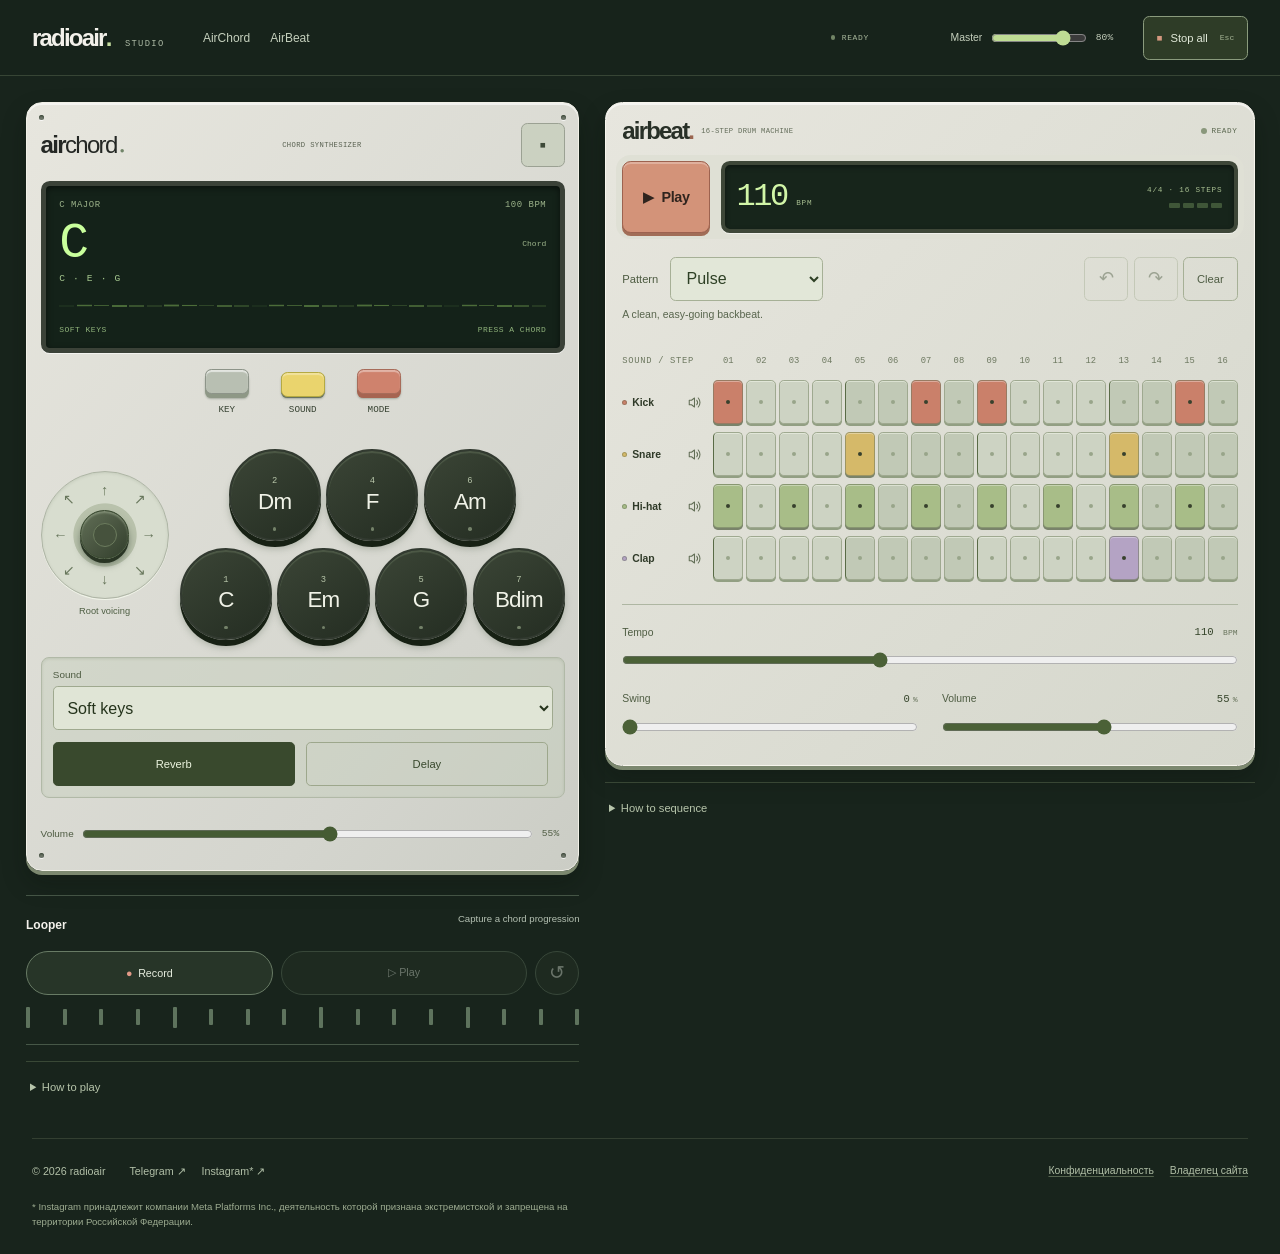
==== commit 429e5cb8: "Add 12 drum presets, pattern undo and lean playhead rendering Expand AirBeat with 9 new grooves and " ====
--- a/index.html
+++ b/index.html
@@ -1,4 +1,4 @@
-<!DOCTYPE html><html lang="ru"><head><meta charSet="utf-8"/><meta name="viewport" content="width=device-width, initial-scale=1"/><link rel="stylesheet" href="[data-uri]" data-precedence="next"/><script data-bundle-src="/_next/static/chunks/4bd1b696-215e5051988c3dde.js">"use strict";(self.webpackChunk_N_E=self.webpackChunk_N_E||[]).push([[441],{9248:(e,n,t)=>{var r,l=t(1463),a=t(2832),o=t(2115),i=t(7650);function u(e){var n="https://react.dev/errors/"+e;if(1<arguments.length){n+="?args[]="+encodeURIComponent(arguments[1]);for(var t=2;t<arguments.length;t++)n+="&args[]="+encodeURIComponent(arguments[t])}return"Minified React error #"+e+"; visit "+n+" for the full message or use the non-minified dev environment for full errors and additional helpful warnings."}function s(e){return!(!e||1!==e.nodeType&&9!==e.nodeType&&11!==e.nodeType)}function c(e){for(var n=e,t=n;t&&!t.alternate;)0!=(4098&(n=t).flags)&&(e=n.return),t=n.return;for(;n.return;)n=n.return;return 3===n.tag?e:null}function f(e){if(13===e.tag){var n=e.memoizedState;if(null===n&&null!==(e=e.alternate)&&(n=e.memoizedState),null!==n)return n.dehydrated}return null}function d(e){if(31===e.tag){var n=e.memoizedState;if(null===n&&null!==(e=e.alternate)&&(n=e.memoizedState),null!==n)return n.dehydrated}return null}function p(e){if(c(e)!==e)throw Error(u(188))}function m(e,n,t,r,l,a){for(;null!==e;){if((5===e.tag||6===e.tag)&&t(e,r,l,a)||(22!==e.tag||null===e.memoizedState)&&(n||5!==e.tag)&&m(e.child,n,t,r,l,a))return!0;e=e.sibling}return!1}function h(e){for(e=e.return;null!==e;){if(3===e.tag||5===e.tag)return e;e=e.return}return null}function g(e){switch(e.tag){case 5:case 6:return e.stateNode;case 3:return e.stateNode.containerInfo;default:throw Error(u(559))}}var v=null,y=null;function b(e){return v=e,!0}function k(e,n,t){return e===t||e===n&&(v=e,!0)}function w(e,n,t){return e===t?(y=e,!1):e===n&&(null!==y&&(v=e),!0)}function S(e){if(null===e)return null;do e=null===e?null:e.return;while(e&&5!==e.tag&&27!==e.tag&&3!==e.tag);return e||null}function E(e,n,t){for(var r=0,l=e;l;l=t(l))r++;l=0;for(var a=n;a;a=t(a))l++;for(;0<r-l;)e=t(e),r--;for(;0<l-r;)n=t(n),l--;for(;r--;){if(e===n||null!==n&&e===n.alternate)return e;e=t(e),n=t(n)}return null}var x=Object.assign,N=Symbol.for("react.element"),C=Symbol.for("react.transitional.element"),z=Symbol.for("react.portal"),P=Symbol.for("react.fragment"),T=Symbol.for("react.strict_mode"),_=Symbol.for("react.profiler"),L=Symbol.for("react.consumer"),O=Symbol.for("react.context"),F=Symbol.for("react.forward_ref"),D=Symbol.for("react.suspense"),I=Symbol.for("react.suspense_list"),M=Symbol.for("react.memo"),A=Symbol.for("react.lazy");Symbol.for("react.scope");var R=Symbol.for("react.activity"),U=Symbol.for("react.legacy_hidden");Symbol.for("react.tracing_marker");var V=Symbol.for("react.memo_cache_sentinel"),$=Symbol.for("react.view_transition"),B=Symbol.iterator;function j(e){return null===e||"object"!=typeof e?null:"function"==typeof(e=B&&e[B]||e["@@iterator"])?e:null}var H=Symbol.for("react.client.reference"),Q=Array.isArray,W=o.__CLIENT_INTERNALS_DO_NOT_USE_OR_WARN_USERS_THEY_CANNOT_UPGRADE,q=i.__DOM_INTERNALS_DO_NOT_USE_OR_WARN_USERS_THEY_CANNOT_UPGRADE,Y={pending:!1,data:null,method:null,action:null},K=[],G=-1;function X(e){return{current:e}}function Z(e){0>G||(e.current=K[G],K[G]=null,G--)}function J(e,n){K[++G]=e.current,e.current=n}var ee=X(null),en=X(null),et=X(null),er=X(null);function el(e,n){switch(J(et,n),J(en,e),J(ee,null),n.nodeType){case 9:case 11:e=(e=n.documentElement)&&(e=e.namespaceURI)?cp(e):0;break;default:if(e=n.tagName,n=n.namespaceURI)e=cm(n=cp(n),e);else switch(e){case"svg":e=1;break;case"math":e=2;break;default:e=0}}Z(ee),J(ee,e)}function ea(){Z(ee),Z(en),Z(et)}function eo(e){var n=e.memoizedState;null!==n&&(fE._currentValue=n.memoizedState,J(er,e));var t=cm(n=ee.current,e.type);n!==t&&(J(en,e),J(ee,t))}function ei(e){en.current===e&&(Z(ee),Z(en)),er.current===e&&(Z(er),fE._currentValue=Y)}function eu(e){if(void 0===nZ)try{throw Error()}catch(e){var n=e.stack.trim().match(/\n( *(at )?)/);nZ=n&&n[1]||"",nJ=-1<e.stack.indexOf("\n    at")?" (<anonymous>)":-1<e.stack.indexOf("@")?"@unknown:0:0":""}return"\n"+nZ+e+nJ}var es=!1;function ec(e,n){if(!e||es)return"";es=!0;var t=Error.prepareStackTrace;Error.prepareStackTrace=void 0;try{var r={DetermineComponentFrameRoot:function(){try{if(n){var t=function(){throw Error()};if(Object.defineProperty(t.prototype,"props",{set:function(){throw Error()}}),"object"==typeof Reflect&&Reflect.construct){try{Reflect.construct(t,[])}catch(e){var r=e}Reflect.construct(e,[],t)}else{try{t.call()}catch(e){r=e}e.call(t.prototype)}}else{try{throw Error()}catch(e){r=e}(t=e())&&"function"==typeof t.catch&&t.catch(function(){})}}catch(e){if(e&&r&&"string"==typeof e.stack)return[e.stack,r.stack]}return[null,null]}};r.DetermineComponentFrameRoot.displayName="DetermineComponentFrameRoot";var l=Object.getOwnPropertyDescriptor(r.DetermineComponentFrameRoot,"name");l&&l.configurable&&Object.defineProperty(r.DetermineComponentFrameRoot,"name",{value:"DetermineComponentFrameRoot"});var a=r.DetermineComponentFrameRoot(),o=a[0],i=a[1];if(o&&i){var u=o.split("\n"),s=i.split("\n");for(l=r=0;r<u.length&&!u[r].includes("DetermineComponentFrameRoot");)r++;for(;l<s.length&&!s[l].includes("DetermineComponentFrameRoot");)l++;if(r===u.length||l===s.length)for(r=u.length-1,l=s.length-1;1<=r&&0<=l&&u[r]!==s[l];)l--;for(;1<=r&&0<=l;r--,l--)if(u[r]!==s[l]){if(1!==r||1!==l)do if(r--,l--,0>l||u[r]!==s[l]){var c="\n"+u[r].replace(" at new "," at ");return e.displayName&&c.includes("<anonymous>")&&(c=c.replace("<anonymous>",e.displayName)),c}while(1<=r&&0<=l);break}}}finally{es=!1,Error.prepareStackTrace=t}return(t=e?e.displayName||e.name:"")?eu(t):""}function ef(e){try{var n="",t=null;do n+=function(e,n){switch(e.tag){case 26:case 27:case 5:return eu(e.type);case 16:return eu("Lazy");case 13:return e.child!==n&&null!==n?eu("Suspense Fallback"):eu("Suspense");case 19:return eu("SuspenseList");case 0:case 15:return ec(e.type,!1);case 11:return ec(e.type.render,!1);case 1:return ec(e.type,!0);case 31:return eu("Activity");case 30:return eu("ViewTransition");default:return""}}(e,t),t=e,e=e.return;while(e);return n}catch(e){return"\nError generating stack: "+e.message+"\n"+e.stack}}var ed=Object.prototype.hasOwnProperty,ep=a.unstable_scheduleCallback,em=a.unstable_cancelCallback,eh=a.unstable_shouldYield,eg=a.unstable_requestPaint,ev=a.unstable_now,ey=a.unstable_getCurrentPriorityLevel,eb=a.unstable_ImmediatePriority,ek=a.unstable_UserBlockingPriority,ew=a.unstable_NormalPriority,eS=a.unstable_LowPriority,eE=a.unstable_IdlePriority,ex=a.log,eN=a.unstable_setDisableYieldValue,eC=null,ez=null;function eP(e){if("function"==typeof ex&&eN(e),ez&&"function"==typeof ez.setStrictMode)try{ez.setStrictMode(eC,e)}catch(e){}}var eT=Math.clz32?Math.clz32:function(e){return 0==(e>>>=0)?32:31-(e_(e)/eL|0)|0},e_=Math.log,eL=Math.LN2,eO=256,eF=262144,eD=4194304;function eI(e){var n=42&e;if(0!==n)return n;switch(e&-e){case 1:return 1;case 2:return 2;case 4:return 4;case 8:return 8;case 16:return 16;case 32:return 32;case 64:return 64;case 128:return 128;case 256:case 512:case 1024:case 2048:case 4096:case 8192:case 16384:case 32768:case 65536:case 131072:return 261888&e;case 262144:case 524288:case 1048576:case 2097152:return 3932160&e;case 4194304:case 8388608:case 0x1000000:case 0x2000000:return 0x3c00000&e;case 0x4000000:return 0x4000000;case 0x8000000:return 0x8000000;case 0x10000000:return 0x10000000;case 0x20000000:return 0x20000000;case 0x40000000:return 0;default:return e}}function eM(e,n,t){var r=e.pendingLanes;if(0===r)return 0;var l=0,a=e.suspendedLanes,o=e.pingedLanes;e=e.warmLanes;var i=0x7ffffff&r;return 0!==i?0!=(r=i&~a)?l=eI(r):0!=(o&=i)?l=eI(o):t||0!=(t=i&~e)&&(l=eI(t)):0!=(i=r&~a)?l=eI(i):0!==o?l=eI(o):t||0!=(t=r&~e)&&(l=eI(t)),0===l?0:0!==n&&n!==l&&0==(n&a)&&((a=l&-l)>=(t=n&-n)||32===a&&0!=(4194048&t))?n:l}function eA(e,n){return 0==(e.pendingLanes&~(e.suspendedLanes&~e.pingedLanes)&n)}function eR(){var e=eD;return 0==(0x3c00000&(eD<<=1))&&(eD=4194304),e}function eU(e){for(var n=[],t=0;31>t;t++)n.push(e);return n}function eV(e,n){e.pendingLanes|=n,0x10000000!==n&&(e.suspendedLanes=0,e.pingedLanes=0,e.warmLanes=0)}function e$(e,n,t){e.pendingLanes|=n,e.suspendedLanes&=~n;var r=31-eT(n);e.entangledLanes|=n,e.entanglements[r]=0x40000000|e.entanglements[r]|261930&t}function eB(e,n){var t=e.entangledLanes|=n;for(e=e.entanglements;t;){var r=31-eT(t),l=1<<r;l&n|e[r]&n&&(e[r]|=n),t&=~l}}function ej(e,n){var t=n&-n;return 0!=((t=0!=(42&t)?1:eH(t))&(e.suspendedLanes|n))?0:t}function eH(e){switch(e){case 2:e=1;break;case 8:e=4;break;case 32:e=16;break;case 256:case 512:case 1024:case 2048:case 4096:case 8192:case 16384:case 32768:case 65536:case 131072:case 262144:case 524288:case 1048576:case 2097152:case 4194304:case 8388608:case 0x1000000:case 0x2000000:e=128;break;case 0x10000000:e=0x8000000;break;default:e=0}return e}function eQ(e){return 2<(e&=-e)?8<e?0!=(0x7ffffff&e)?32:0x10000000:8:2}function eW(){var e=q.p;return 0!==e?e:void 0===(e=window.event)?32:fR(e.type)}function eq(e,n){var t=q.p;try{return q.p=e,n()}finally{q.p=t}}var eY=Math.random().toString(36).slice(2),eK="__reactFiber$"+eY,eG="__reactProps$"+eY,eX="__reactContainer$"+eY,eZ="__reactEvents$"+eY,eJ="__reactListeners$"+eY,e0="__reactHandles$"+eY,e1="__reactResources$"+eY,e2="__reactMarker$"+eY;function e3(e){delete e[eK],delete e[eG],delete e[eZ],delete e[eJ],delete e[e0]}function e4(e){var n;if(n=e[eK])return n;for(var t=e.parentNode;t;){if(n=t[eX]||t[eK]){if(t=n.alternate,null!==n.child||null!==t&&null!==t.child)for(e=c0(e);null!==e;){if(t=e[eK])return t;e=c0(e)}return n}t=(e=t).parentNode}return null}function e6(e){if(e=e[eK]||e[eX]){var n=e.tag;if(5===n||6===n||13===n||31===n||26===n||27===n||3===n)return e}return null}function e8(e){var n=e.tag;if(5===n||26===n||27===n||6===n)return e.stateNode;throw Error(u(33))}function e5(e){var n=e[e1];return n||(n=e[e1]={hoistableStyles:new Map,hoistableScripts:new Map}),n}function e9(e){e[e2]=!0}var e7=new Set,ne={};function nn(e,n){nt(e,n),nt(e+"Capture",n)}function nt(e,n){for(ne[e]=n,e=0;e<n.length;e++)e7.add(n[e])}var nr=RegExp("^[:A-Z_a-z\\u00C0-\\u00D6\\u00D8-\\u00F6\\u00F8-\\u02FF\\u0370-\\u037D\\u037F-\\u1FFF\\u200C-\\u200D\\u2070-\\u218F\\u2C00-\\u2FEF\\u3001-\\uD7FF\\uF900-\\uFDCF\\uFDF0-\\uFFFD][:A-Z_a-z\\u00C0-\\u00D6\\u00D8-\\u00F6\\u00F8-\\u02FF\\u0370-\\u037D\\u037F-\\u1FFF\\u200C-\\u200D\\u2070-\\u218F\\u2C00-\\u2FEF\\u3001-\\uD7FF\\uF900-\\uFDCF\\uFDF0-\\uFFFD\\-.0-9\\u00B7\\u0300-\\u036F\\u203F-\\u2040]*$"),nl={},na={},no=!1;function ni(){var e=no;return no=!1,e}function nu(e,n,t){if(ed.call(na,n)||!ed.call(nl,n)&&(nr.test(n)?na[n]=!0:(nl[n]=!0,!1)))if(null===t)e.removeAttribute(n);else{switch(typeof t){case"undefined":case"function":case"symbol":e.removeAttribute(n);return;case"boolean":var r=n.toLowerCase().slice(0,5);if("data-"!==r&&"aria-"!==r)return void e.removeAttribute(n)}e.setAttribute(n,t)}}function ns(e,n,t){if(null===t)e.removeAttribute(n);else{switch(typeof t){case"undefined":case"function":case"symbol":case"boolean":e.removeAttribute(n);return}e.setAttribute(n,t)}}function nc(e,n,t,r){if(null===r)e.removeAttribute(t);else{switch(typeof r){case"undefined":case"function":case"symbol":case"boolean":e.removeAttribute(t);return}e.setAttributeNS(n,t,r)}}function nf(e){switch(typeof e){case"bigint":case"boolean":case"number":case"string":case"undefined":case"object":return e;default:return""}}function nd(e){var n=e.type;return(e=e.nodeName)&&"input"===e.toLowerCase()&&("checkbox"===n||"radio"===n)}function np(e){if(!e._valueTracker){var n=nd(e)?"checked":"value";e._valueTracker=function(e,n,t){var r=Object.getOwnPropertyDescriptor(e.constructor.prototype,n);if(!e.hasOwnProperty(n)&&void 0!==r&&"function"==typeof r.get&&"function"==typeof r.set){var l=r.get,a=r.set;return Object.defineProperty(e,n,{configurable:!0,get:function(){return l.call(this)},set:function(e){t=""+e,a.call(this,e)}}),Object.defineProperty(e,n,{enumerable:r.enumerable}),{getValue:function(){return t},setValue:function(e){t=""+e},stopTracking:function(){e._valueTracker=null,delete e[n]}}}}(e,n,""+e[n])}}function nm(e){if(!e)return!1;var n=e._valueTracker;if(!n)return!0;var t=n.getValue(),r="";return e&&(r=nd(e)?e.checked?"true":"false":e.value),(e=r)!==t&&(n.setValue(e),!0)}function nh(e){if(void 0===(e=e||("u">typeof document?document:void 0)))return null;try{return e.activeElement||e.body}catch(n){return e.body}}var ng=/[\n"\\]/g;function nv(e){return e.replace(ng,function(e){return"\\"+e.charCodeAt(0).toString(16)+" "})}function ny(e,n,t,r,l,a,o,i){e.name="",null!=o&&"function"!=typeof o&&"symbol"!=typeof o&&"boolean"!=typeof o?e.type=o:e.removeAttribute("type"),null!=n?"number"===o?(0===n&&""===e.value||e.value!=n)&&(e.value=""+nf(n)):e.value!==""+nf(n)&&(e.value=""+nf(n)):"submit"!==o&&"reset"!==o||e.removeAttribute("value"),null!=n?nk(e,o,nf(n)):null!=t?nk(e,o,nf(t)):null!=r&&e.removeAttribute("value"),null==l&&null!=a&&(e.defaultChecked=!!a),null!=l&&(e.checked=l&&"function"!=typeof l&&"symbol"!=typeof l),null!=i&&"function"!=typeof i&&"symbol"!=typeof i&&"boolean"!=typeof i?e.name=""+nf(i):e.removeAttribute("name")}function nb(e,n,t,r,l,a,o,i){if(null!=a&&"function"!=typeof a&&"symbol"!=typeof a&&"boolean"!=typeof a&&(e.type=a),null!=n||null!=t){if(("submit"===a||"reset"===a)&&null==n)return void np(e);t=null!=t?""+nf(t):"",n=null!=n?""+nf(n):t,i||n===e.value||(e.value=n),e.defaultValue=n}r="function"!=typeof(r=null!=r?r:l)&&"symbol"!=typeof r&&!!r,e.checked=i?e.checked:!!r,e.defaultChecked=!!r,null!=o&&"function"!=typeof o&&"symbol"!=typeof o&&"boolean"!=typeof o&&(e.name=o),np(e)}function nk(e,n,t){"number"===n&&nh(e.ownerDocument)===e||e.defaultValue===""+t||(e.defaultValue=""+t)}function nw(e,n,t,r){if(e=e.options,n){n={};for(var l=0;l<t.length;l++)n["$"+t[l]]=!0;for(t=0;t<e.length;t++)l=n.hasOwnProperty("$"+e[t].value),e[t].selected!==l&&(e[t].selected=l),l&&r&&(e[t].defaultSelected=!0)}else{for(l=0,t=""+nf(t),n=null;l<e.length;l++){if(e[l].value===t){e[l].selected=!0,r&&(e[l].defaultSelected=!0);return}null!==n||e[l].disabled||(n=e[l])}null!==n&&(n.selected=!0)}}function nS(e,n,t){if(null!=n&&((n=""+nf(n))!==e.value&&(e.value=n),null==t)){e.defaultValue!==n&&(e.defaultValue=n);return}e.defaultValue=null!=t?""+nf(t):""}function nE(e,n,t,r){if(null==n){if(null!=r){if(null!=t)throw Error(u(92));if(Q(r)){if(1<r.length)throw Error(u(93));r=r[0]}t=r}null==t&&(t=""),n=t}e.defaultValue=t=nf(n),(r=e.textContent)===t&&""!==r&&null!==r&&(e.value=r),np(e)}function nx(e,n){if(n){var t=e.firstChild;if(t&&t===e.lastChild&&3===t.nodeType){t.nodeValue=n;return}}e.textContent=n}var nN=new Set("animationIterationCount aspectRatio borderImageOutset borderImageSlice borderImageWidth boxFlex boxFlexGroup boxOrdinalGroup columnCount columns flex flexGrow flexPositive flexShrink flexNegative flexOrder gridArea gridRow gridRowEnd gridRowSpan gridRowStart gridColumn gridColumnEnd gridColumnSpan gridColumnStart fontWeight lineClamp lineHeight opacity order orphans scale tabSize widows zIndex zoom fillOpacity floodOpacity stopOpacity strokeDasharray strokeDashoffset strokeMiterlimit strokeOpacity strokeWidth MozAnimationIterationCount MozBoxFlex MozBoxFlexGroup MozLineClamp msAnimationIterationCount msFlex msZoom msFlexGrow msFlexNegative msFlexOrder msFlexPositive msFlexShrink msGridColumn msGridColumnSpan msGridRow msGridRowSpan WebkitAnimationIterationCount WebkitBoxFlex WebKitBoxFlexGroup WebkitBoxOrdinalGroup WebkitColumnCount WebkitColumns WebkitFlex WebkitFlexGrow WebkitFlexPositive WebkitFlexShrink WebkitLineClamp".split(" "));function nC(e,n,t){var r=0===n.indexOf("--");null==t||"boolean"==typeof t||""===t?r?e.setProperty(n,""):"float"===n?e.cssFloat="":e[n]="":r?e.setProperty(n,t):"number"!=typeof t||0===t||nN.has(n)?"float"===n?e.cssFloat=t:e[n]=(""+t).trim():e[n]=t+"px"}function nz(e,n,t){if(null!=n&&"object"!=typeof n)throw Error(u(62));if(e=e.style,null!=t){for(var r in t)!t.hasOwnProperty(r)||null!=n&&n.hasOwnProperty(r)||(0===r.indexOf("--")?e.setProperty(r,""):"float"===r?e.cssFloat="":e[r]="",no=!0);for(var l in n)r=n[l],n.hasOwnProperty(l)&&t[l]!==r&&(nC(e,l,r),no=!0)}else for(var a in n)n.hasOwnProperty(a)&&nC(e,a,n[a])}function nP(e){if(-1===e.indexOf("-"))return!1;switch(e){case"annotation-xml":case"color-profile":case"font-face":case"font-face-src":case"font-face-uri":case"font-face-format":case"font-face-name":case"missing-glyph":return!1;default:return!0}}var nT=new Map([["acceptCharset","accept-charset"],["htmlFor","for"],["httpEquiv","http-equiv"],["crossOrigin","crossorigin"],["accentHeight","accent-height"],["alignmentBaseline","alignment-baseline"],["arabicForm","arabic-form"],["baselineShift","baseline-shift"],["capHeight","cap-height"],["clipPath","clip-path"],["clipRule","clip-rule"],["colorInterpolation","color-interpolation"],["colorInterpolationFilters","color-interpolation-filters"],["colorProfile","color-profile"],["colorRendering","color-rendering"],["dominantBaseline","dominant-baseline"],["enableBackground","enable-background"],["fillOpacity","fill-opacity"],["fillRule","fill-rule"],["floodColor","flood-color"],["floodOpacity","flood-opacity"],["fontFamily","font-family"],["fontSize","font-size"],["fontSizeAdjust","font-size-adjust"],["fontStretch","font-stretch"],["fontStyle","font-style"],["fontVariant","font-variant"],["fontWeight","font-weight"],["glyphName","glyph-name"],["glyphOrientationHorizontal","glyph-orientation-horizontal"],["glyphOrientationVertical","glyph-orientation-vertical"],["horizAdvX","horiz-adv-x"],["horizOriginX","horiz-origin-x"],["imageRendering","image-rendering"],["letterSpacing","letter-spacing"],["lightingColor","lighting-color"],["markerEnd","marker-end"],["markerMid","marker-mid"],["markerStart","marker-start"],["maskType","mask-type"],["overlinePosition","overline-position"],["overlineThickness","overline-thickness"],["paintOrder","paint-order"],["panose-1","panose-1"],["pointerEvents","pointer-events"],["renderingIntent","rendering-intent"],["shapeRendering","shape-rendering"],["stopColor","stop-color"],["stopOpacity","stop-opacity"],["strikethroughPosition","strikethrough-position"],["strikethroughThickness","strikethrough-thickness"],["strokeDasharray","stroke-dasharray"],["strokeDashoffset","stroke-dashoffset"],["strokeLinecap","stroke-linecap"],["strokeLinejoin","stroke-linejoin"],["strokeMiterlimit","stroke-miterlimit"],["strokeOpacity","stroke-opacity"],["strokeWidth","stroke-width"],["textAnchor","text-anchor"],["textDecoration","text-decoration"],["textRendering","text-rendering"],["transformOrigin","transform-origin"],["underlinePosition","underline-position"],["underlineThickness","underline-thickness"],["unicodeBidi","unicode-bidi"],["unicodeRange","unicode-range"],["unitsPerEm","units-per-em"],["vAlphabetic","v-alphabetic"],["vHanging","v-hanging"],["vIdeographic","v-ideographic"],["vMathematical","v-mathematical"],["vectorEffect","vector-effect"],["vertAdvY","vert-adv-y"],["vertOriginX","vert-origin-x"],["vertOriginY","vert-origin-y"],["wordSpacing","word-spacing"],["writingMode","writing-mode"],["xmlnsXlink","xmlns:xlink"],["xHeight","x-height"]]),n_=/^[\u0000-\u001F ]*j[\r\n\t]*a[\r\n\t]*v[\r\n\t]*a[\r\n\t]*s[\r\n\t]*c[\r\n\t]*r[\r\n\t]*i[\r\n\t]*p[\r\n\t]*t[\r\n\t]*:/i;function nL(e){return n_.test(""+e)?"javascript:throw new Error('React has blocked a javascript: URL as a security precaution.')":e}function nO(){}var nF=null;function nD(e){return(e=e.target||e.srcElement||window).correspondingUseElement&&(e=e.correspondingUseElement),3===e.nodeType?e.parentNode:e}var nI=null,nM=null;function nA(e){var n=e6(e);if(n&&(e=n.stateNode)){var t=e[eG]||null;switch(e=n.stateNode,n.type){case"input":if(ny(e,t.value,t.defaultValue,t.defaultValue,t.checked,t.defaultChecked,t.type,t.name),n=t.name,"radio"===t.type&&null!=n){for(t=e;t.parentNode;)t=t.parentNode;for(t=t.querySelectorAll('input[name="'+nv(""+n)+'"][type="radio"]'),n=0;n<t.length;n++){var r=t[n];if(r!==e&&r.form===e.form){var l=r[eG]||null;if(!l)throw Error(u(90));ny(r,l.value,l.defaultValue,l.defaultValue,l.checked,l.defaultChecked,l.type,l.name)}}for(n=0;n<t.length;n++)(r=t[n]).form===e.form&&nm(r)}break;case"textarea":nS(e,t.value,t.defaultValue);break;case"select":null!=(n=t.value)&&nw(e,!!t.multiple,n,!1)}}}var nR=!1;function nU(e,n,t){if(nR)return e(n,t);nR=!0;try{return e(n)}finally{if(nR=!1,(null!==nI||null!==nM)&&(so(),nI&&(n=nI,e=nM,nM=nI=null,nA(n),e)))for(n=0;n<e.length;n++)nA(e[n])}}function nV(e,n){var t=e.stateNode;if(null===t)return null;var r=t[eG]||null;if(null===r)return null;switch(t=r[n],n){case"onClick":case"onClickCapture":case"onDoubleClick":case"onDoubleClickCapture":case"onMouseDown":case"onMouseDownCapture":case"onMouseMove":case"onMouseMoveCapture":case"onMouseUp":case"onMouseUpCapture":case"onMouseEnter":(r=!r.disabled)||(r="button"!==(e=e.type)&&"input"!==e&&"select"!==e&&"textarea"!==e),e=!r;break;default:e=!1}if(e)return null;if(t&&"function"!=typeof t)throw Error(u(231,n,typeof t));return t}var n$="u">typeof window&&void 0!==window.document&&void 0!==window.document.createElement,nB=!1;if(n$)try{var nj={};Object.defineProperty(nj,"passive",{get:function(){nB=!0}}),window.addEventListener("test",nj,nj),window.removeEventListener("test",nj,nj)}catch(e){nB=!1}var nH=null,nQ=null,nW=null;function nq(){if(nW)return nW;var e,n,t=nQ,r=t.length,l="value"in nH?nH.value:nH.textContent,a=l.length;for(e=0;e<r&&t[e]===l[e];e++);var o=r-e;for(n=1;n<=o&&t[r-n]===l[a-n];n++);return nW=l.slice(e,1<n?1-n:void 0)}function nY(e){var n=e.keyCode;return"charCode"in e?0===(e=e.charCode)&&13===n&&(e=13):e=n,10===e&&(e=13),32<=e||13===e?e:0}function nK(){return!0}function nG(){return!1}function nX(e){function n(n,t,r,l,a){for(var o in this._reactName=n,this._targetInst=r,this.type=t,this.nativeEvent=l,this.target=a,this.currentTarget=null,e)e.hasOwnProperty(o)&&(n=e[o],this[o]=n?n(l):l[o]);return this.isDefaultPrevented=(null!=l.defaultPrevented?l.defaultPrevented:!1===l.returnValue)?nK:nG,this.isPropagationStopped=nG,this}return x(n.prototype,{preventDefault:function(){this.defaultPrevented=!0;var e=this.nativeEvent;e&&(e.preventDefault?e.preventDefault():"unknown"!=typeof e.returnValue&&(e.returnValue=!1),this.isDefaultPrevented=nK)},stopPropagation:function(){var e=this.nativeEvent;e&&(e.stopPropagation?e.stopPropagation():"unknown"!=typeof e.cancelBubble&&(e.cancelBubble=!0),this.isPropagationStopped=nK)},persist:function(){},isPersistent:nK}),n}var nZ,nJ,n0,n1,n2,n3={eventPhase:0,bubbles:0,cancelable:0,timeStamp:function(e){return e.timeStamp||Date.now()},defaultPrevented:0,isTrusted:0},n4=nX(n3),n6=x({},n3,{view:0,detail:0}),n8=nX(n6),n5=x({},n6,{screenX:0,screenY:0,clientX:0,clientY:0,pageX:0,pageY:0,ctrlKey:0,shiftKey:0,altKey:0,metaKey:0,getModifierState:tu,button:0,buttons:0,relatedTarget:function(e){return void 0===e.relatedTarget?e.fromElement===e.srcElement?e.toElement:e.fromElement:e.relatedTarget},movementX:function(e){return"movementX"in e?e.movementX:(e!==n2&&(n2&&"mousemove"===e.type?(n0=e.screenX-n2.screenX,n1=e.screenY-n2.screenY):n1=n0=0,n2=e),n0)},movementY:function(e){return"movementY"in e?e.movementY:n1}}),n9=nX(n5),n7=nX(x({},n5,{dataTransfer:0})),te=nX(x({},n6,{relatedTarget:0})),tn=nX(x({},n3,{animationName:0,elapsedTime:0,pseudoElement:0})),tt=nX(x({},n3,{clipboardData:function(e){return"clipboardData"in e?e.clipboardData:window.clipboardData}})),tr=nX(x({},n3,{data:0})),tl={Esc:"Escape",Spacebar:" ",Left:"ArrowLeft",Up:"ArrowUp",Right:"ArrowRight",Down:"ArrowDown",Del:"Delete",Win:"OS",Menu:"ContextMenu",Apps:"ContextMenu",Scroll:"ScrollLock",MozPrintableKey:"Unidentified"},ta={8:"Backspace",9:"Tab",12:"Clear",13:"Enter",16:"Shift",17:"Control",18:"Alt",19:"Pause",20:"CapsLock",27:"Escape",32:" ",33:"PageUp",34:"PageDown",35:"End",36:"Home",37:"ArrowLeft",38:"ArrowUp",39:"ArrowRight",40:"ArrowDown",45:"Insert",46:"Delete",112:"F1",113:"F2",114:"F3",115:"F4",116:"F5",117:"F6",118:"F7",119:"F8",120:"F9",121:"F10",122:"F11",123:"F12",144:"NumLock",145:"ScrollLock",224:"Meta"},to={Alt:"altKey",Control:"ctrlKey",Meta:"metaKey",Shift:"shiftKey"};function ti(e){var n=this.nativeEvent;return n.getModifierState?n.getModifierState(e):!!(e=to[e])&&!!n[e]}function tu(){return ti}var ts=nX(x({},n6,{key:function(e){if(e.key){var n=tl[e.key]||e.key;if("Unidentified"!==n)return n}return"keypress"===e.type?13===(e=nY(e))?"Enter":String.fromCharCode(e):"keydown"===e.type||"keyup"===e.type?ta[e.keyCode]||"Unidentified":""},code:0,location:0,ctrlKey:0,shiftKey:0,altKey:0,metaKey:0,repeat:0,locale:0,getModifierState:tu,charCode:function(e){return"keypress"===e.type?nY(e):0},keyCode:function(e){return"keydown"===e.type||"keyup"===e.type?e.keyCode:0},which:function(e){return"keypress"===e.type?nY(e):"keydown"===e.type||"keyup"===e.type?e.keyCode:0}})),tc=nX(x({},n5,{pointerId:0,width:0,height:0,pressure:0,tangentialPressure:0,tiltX:0,tiltY:0,twist:0,pointerType:0,isPrimary:0})),tf=nX(x({},n3,{submitter:0})),td=nX(x({},n6,{touches:0,targetTouches:0,changedTouches:0,altKey:0,metaKey:0,ctrlKey:0,shiftKey:0,getModifierState:tu})),tp=nX(x({},n3,{propertyName:0,elapsedTime:0,pseudoElement:0})),tm=nX(x({},n5,{deltaX:function(e){return"deltaX"in e?e.deltaX:"wheelDeltaX"in e?-e.wheelDeltaX:0},deltaY:function(e){return"deltaY"in e?e.deltaY:"wheelDeltaY"in e?-e.wheelDeltaY:"wheelDelta"in e?-e.wheelDelta:0},deltaZ:0,deltaMode:0})),th=nX(x({},n3,{newState:0,oldState:0})),tg=[9,13,27,32],tv=n$&&"CompositionEvent"in window,ty=null;n$&&"documentMode"in document&&(ty=document.documentMode);var tb=n$&&"TextEvent"in window&&!ty,tk=n$&&(!tv||ty&&8<ty&&11>=ty),tw=!1;function tS(e,n){switch(e){case"keyup":return -1!==tg.indexOf(n.keyCode);case"keydown":return 229!==n.keyCode;case"keypress":case"mousedown":case"focusout":return!0;default:return!1}}function tE(e){return"object"==typeof(e=e.detail)&&"data"in e?e.data:null}var tx=!1,tN={color:!0,date:!0,datetime:!0,"datetime-local":!0,email:!0,month:!0,number:!0,password:!0,range:!0,search:!0,tel:!0,text:!0,time:!0,url:!0,week:!0};function tC(e){var n=e&&e.nodeName&&e.nodeName.toLowerCase();return"input"===n?!!tN[e.type]:"textarea"===n}function tz(e,n,t,r){nI?nM?nM.push(r):nM=[r]:nI=r,0<(n=s7(n,"onChange")).length&&(t=new n4("onChange","change",null,t,r),e.push({event:t,listeners:n}))}var tP=null,tT=null;function t_(e){s1(e,0)}function tL(e){if(nm(e8(e)))return e}function tO(e,n){if("change"===e)return n}var tF=!1;if(n$){if(n$){var tD="oninput"in document;if(!tD){var tI=document.createElement("div");tI.setAttribute("oninput","return;"),tD="function"==typeof tI.oninput}r=tD}else r=!1;tF=r&&(!document.documentMode||9<document.documentMode)}function tM(){tP&&(tP.detachEvent("onpropertychange",tA),tT=tP=null)}function tA(e){if("value"===e.propertyName&&tL(tT)){var n=[];tz(n,tT,e,nD(e)),nU(t_,n)}}function tR(e,n,t){"focusin"===e?(tM(),tP=n,tT=t,tP.attachEvent("onpropertychange",tA)):"focusout"===e&&tM()}function tU(e){if("selectionchange"===e||"keyup"===e||"keydown"===e)return tL(tT)}function tV(e,n){if("click"===e)return tL(n)}function t$(e,n){if("input"===e||"change"===e)return tL(n)}var tB="function"==typeof Object.is?Object.is:function(e,n){return e===n&&(0!==e||1/e==1/n)||e!=e&&n!=n};function tj(e,n){if(tB(e,n))return!0;if("object"!=typeof e||null===e||"object"!=typeof n||null===n)return!1;var t=Object.keys(e),r=Object.keys(n);if(t.length!==r.length)return!1;for(r=0;r<t.length;r++){var l=t[r];if(!ed.call(n,l)||!tB(e[l],n[l]))return!1}return!0}function tH(e){for(;e&&e.firstChild;)e=e.firstChild;return e}function tQ(e,n){var t,r=tH(e);for(e=0;r;){if(3===r.nodeType){if(t=e+r.textContent.length,e<=n&&t>=n)return{node:r,offset:n-e};e=t}e:{for(;r;){if(r.nextSibling){r=r.nextSibling;break e}r=r.parentNode}r=void 0}r=tH(r)}}function tW(e){e=null!=e&&null!=e.ownerDocument&&null!=e.ownerDocument.defaultView?e.ownerDocument.defaultView:window;for(var n=nh(e.document);n instanceof e.HTMLIFrameElement;){try{var t="string"==typeof n.contentWindow.location.href}catch(e){t=!1}if(t)e=n.contentWindow;else break;n=nh(e.document)}return n}function tq(e){var n=e&&e.nodeName&&e.nodeName.toLowerCase();return n&&("input"===n&&("text"===e.type||"search"===e.type||"tel"===e.type||"url"===e.type||"password"===e.type)||"textarea"===n||"true"===e.contentEditable)}var tY=n$&&"documentMode"in document&&11>=document.documentMode,tK=null,tG=null,tX=null,tZ=!1;function tJ(e,n,t){var r=t.window===t?t.document:9===t.nodeType?t:t.ownerDocument;tZ||null==tK||tK!==nh(r)||(r="selectionStart"in(r=tK)&&tq(r)?{start:r.selectionStart,end:r.selectionEnd}:{anchorNode:(r=(r.ownerDocument&&r.ownerDocument.defaultView||window).getSelection()).anchorNode,anchorOffset:r.anchorOffset,focusNode:r.focusNode,focusOffset:r.focusOffset},tX&&tj(tX,r)||(tX=r,0<(r=s7(tG,"onSelect")).length&&(n=new n4("onSelect","select",null,n,t),e.push({event:n,listeners:r}),n.target=tK)))}function t0(e,n){var t={};return t[e.toLowerCase()]=n.toLowerCase(),t["Webkit"+e]="webkit"+n,t["Moz"+e]="moz"+n,t}var t1={animationend:t0("Animation","AnimationEnd"),animationiteration:t0("Animation","AnimationIteration"),animationstart:t0("Animation","AnimationStart"),transitionrun:t0("Transition","TransitionRun"),transitionstart:t0("Transition","TransitionStart"),transitioncancel:t0("Transition","TransitionCancel"),transitionend:t0("Transition","TransitionEnd")},t2={},t3={};function t4(e){if(t2[e])return t2[e];if(!t1[e])return e;var n,t=t1[e];for(n in t)if(t.hasOwnProperty(n)&&n in t3)return t2[e]=t[n];return e}n$&&(t3=document.createElement("div").style,"AnimationEvent"in window||(delete t1.animationend.animation,delete t1.animationiteration.animation,delete t1.animationstart.animation),"TransitionEvent"in window||delete t1.transitionend.transition);var t6=t4("animationend"),t8=t4("animationiteration"),t5=t4("animationstart"),t9=t4("transitionrun"),t7=t4("transitionstart"),re=t4("transitioncancel"),rn=t4("transitionend"),rt=new Map,rr="abort auxClick beforeToggle cancel canPlay canPlayThrough click close contextMenu copy cut drag dragEnd dragEnter dragExit dragLeave dragOver dragStart drop durationChange emptied encrypted ended error fullscreenChange fullscreenError gotPointerCapture input invalid keyDown keyPress keyUp load loadedData loadedMetadata loadStart lostPointerCapture mouseDown mouseMove mouseOut mouseOver mouseUp paste pause play playing pointerCancel pointerDown pointerMove pointerOut pointerOver pointerUp progress rateChange reset resize seeked seeking stalled submit suspend timeUpdate touchCancel touchEnd touchStart volumeChange scroll toggle touchMove waiting wheel".split(" ");function rl(e,n){rt.set(e,n),nn(n,[e])}rr.push("scrollEnd");var ra=0;function ro(e,n){return null!=e.name&&"auto"!==e.name?e.name:null!==n.autoName?n.autoName:n.autoName=e="_"+(e=uZ.identifierPrefix)+"t_"+(ra++).toString(32)+"_"}function ri(e){if(null==e||"string"==typeof e)return e;var n=null,t=u8;if(null!==t)for(var r=0;r<t.length;r++){var l=e[t[r]];if(null!=l){if("none"===l)return"none";n=null==n?l:n+" "+l}}return null==n?e.default:n}function ru(e,n){return e=ri(e),null==(n=ri(n))?"auto"===e?null:e:"auto"===n?null:n}var rs="function"==typeof reportError?reportError:function(e){if("object"==typeof window&&"function"==typeof window.ErrorEvent){var n=new window.ErrorEvent("error",{bubbles:!0,cancelable:!0,message:"object"==typeof e&&null!==e&&"string"==typeof e.message?String(e.message):String(e),error:e});if(!window.dispatchEvent(n))return}else if("object"==typeof l&&"function"==typeof l.emit)return void l.emit("uncaughtException",e);console.error(e)},rc=[],rf=0,rd=0;function rp(){for(var e=rf,n=rd=rf=0;n<e;){var t=rc[n];rc[n++]=null;var r=rc[n];rc[n++]=null;var l=rc[n];rc[n++]=null;var a=rc[n];if(rc[n++]=null,null!==r&&null!==l){var o=r.pending;null===o?l.next=l:(l.next=o.next,o.next=l),r.pending=l}0!==a&&rv(t,l,a)}}function rm(e,n,t,r){rc[rf++]=e,rc[rf++]=n,rc[rf++]=t,rc[rf++]=r,rd|=r,e.lanes|=r,null!==(e=e.alternate)&&(e.lanes|=r)}function rh(e,n,t,r){return rm(e,n,t,r),ry(e)}function rg(e,n){return rm(e,null,null,n),ry(e)}function rv(e,n,t){e.lanes|=t;var r=e.alternate;null!==r&&(r.lanes|=t);for(var l=!1,a=e.return;null!==a;)a.childLanes|=t,null!==(r=a.alternate)&&(r.childLanes|=t),22===a.tag&&(null===(e=a.stateNode)||1&e._visibility||(l=!0)),e=a,a=a.return;return 3===e.tag?(a=e.stateNode,l&&null!==n&&(l=31-eT(t),null===(r=(e=a.hiddenUpdates)[l])?e[l]=[n]:r.push(n),n.lane=0x20000000|t),a):null}function ry(e){if(50<u5)throw u5=0,u9=null,Error(u(185));for(var n=e.return;null!==n;)n=(e=n).return;return 3===e.tag?e.stateNode:null}var rb={};function rk(e,n,t,r){this.tag=e,this.key=t,this.sibling=this.child=this.return=this.stateNode=this.type=this.elementType=null,this.index=0,this.refCleanup=this.ref=null,this.pendingProps=n,this.dependencies=this.memoizedState=this.updateQueue=this.memoizedProps=null,this.mode=r,this.subtreeFlags=this.flags=0,this.deletions=null,this.childLanes=this.lanes=0,this.alternate=null}function rw(e,n,t,r){return new rk(e,n,t,r)}function rS(e){return!(!(e=e.prototype)||!e.isReactComponent)}function rE(e,n){var t=e.alternate;return null===t?((t=rw(e.tag,n,e.key,e.mode)).elementType=e.elementType,t.type=e.type,t.stateNode=e.stateNode,t.alternate=e,e.alternate=t):(t.pendingProps=n,t.type=e.type,t.flags=0,t.subtreeFlags=0,t.deletions=null),t.flags=0x7f00000&e.flags,t.childLanes=e.childLanes,t.lanes=e.lanes,t.child=e.child,t.memoizedProps=e.memoizedProps,t.memoizedState=e.memoizedState,t.updateQueue=e.updateQueue,n=e.dependencies,t.dependencies=null===n?null:{lanes:n.lanes,firstContext:n.firstContext},t.sibling=e.sibling,t.index=e.index,t.ref=e.ref,t.refCleanup=e.refCleanup,t}function rx(e,n){e.flags&=0x7f00002;var t=e.alternate;return null===t?(e.childLanes=0,e.lanes=n,e.child=null,e.subtreeFlags=0,e.memoizedProps=null,e.memoizedState=null,e.updateQueue=null,e.dependencies=null,e.stateNode=null):(e.childLanes=t.childLanes,e.lanes=t.lanes,e.child=t.child,e.subtreeFlags=0,e.deletions=null,e.memoizedProps=t.memoizedProps,e.memoizedState=t.memoizedState,e.updateQueue=t.updateQueue,e.type=t.type,e.dependencies=null===(n=t.dependencies)?null:{lanes:n.lanes,firstContext:n.firstContext}),e}function rN(e,n,t,r,l,a){var o=0;if(r=e,"function"==typeof e)rS(e)&&(o=1);else if("string"==typeof e)o=!function(e,n,t){if(1===t||null!=n.itemProp)return!1;switch(e){case"meta":case"title":return!0;case"style":if("string"!=typeof n.precedence||"string"!=typeof n.href||""===n.href)break;return!0;case"link":if("string"!=typeof n.rel||"string"!=typeof n.href||""===n.href||n.onLoad||n.onError)break;if("stylesheet"===n.rel)return e=n.disabled,"string"==typeof n.precedence&&null==e;return!0;case"script":if(n.async&&"function"!=typeof n.async&&"symbol"!=typeof n.async&&!n.onLoad&&!n.onError&&n.src&&"string"==typeof n.src)return!0}return!1}(e,t,ee.current)?"html"===e||"head"===e||"body"===e?27:5:26;else e:switch(e){case R:return(e=rw(31,t,n,l)).elementType=R,e.lanes=a,e;case P:return rC(t.children,l,a,n);case T:o=8,l|=24;break;case _:return(e=rw(12,t,n,2|l)).elementType=_,e.lanes=a,e;case D:return(e=rw(13,t,n,l)).elementType=D,e.lanes=a,e;case I:return(e=rw(19,t,n,l)).elementType=I,e.lanes=a,e;case U:case $:return(e=rw(30,t,n,e=32|l)).elementType=$,e.lanes=a,e.stateNode={autoName:null,paired:null,clones:null,ref:null},e;default:if("object"==typeof e&&null!==e)switch(e.$$typeof){case O:o=10;break e;case L:o=9;break e;case F:o=11;break e;case M:o=14;break e;case A:o=16,r=null;break e}o=29,t=Error(u(130,null===e?"null":typeof e,"")),r=null}return(n=rw(o,t,n,l)).elementType=e,n.type=r,n.lanes=a,n}function rC(e,n,t,r){return(e=rw(7,e,r,n)).lanes=t,e}function rz(e,n,t){return(e=rw(6,e,null,n)).lanes=t,e}function rP(e){var n=rw(18,null,null,0);return n.stateNode=e,n}function rT(e,n,t){return(n=rw(4,null!==e.children?e.children:[],e.key,n)).lanes=t,n.stateNode={containerInfo:e.containerInfo,pendingChildren:null,implementation:e.implementation},n}var r_=new WeakMap;function rL(e,n){if("object"==typeof e&&null!==e){var t=r_.get(e);return void 0!==t?t:(n={value:e,source:n,stack:ef(n)},r_.set(e,n),n)}return{value:e,source:n,stack:ef(n)}}var rO=[],rF=0,rD=null,rI=0,rM=[],rA=0,rR=null,rU=1,rV="";function r$(e,n){rO[rF++]=rI,rO[rF++]=rD,rD=e,rI=n}function rB(e,n,t){rM[rA++]=rU,rM[rA++]=rV,rM[rA++]=rR,rR=e;var r=rU;e=rV;var l=32-eT(r)-1;r&=~(1<<l),t+=1;var a=32-eT(n)+l;if(30<a){var o=l-l%5;a=(r&(1<<o)-1).toString(32),r>>=o,l-=o,rU=1<<32-eT(n)+l|t<<l|r,rV=a+e}else rU=1<<a|t<<l|r,rV=e}function rj(e){null!==e.return&&(r$(e,1),rB(e,1,0))}function rH(e){for(;e===rD;)rD=rO[--rF],rO[rF]=null,rI=rO[--rF],rO[rF]=null;for(;e===rR;)rR=rM[--rA],rM[rA]=null,rV=rM[--rA],rM[rA]=null,rU=rM[--rA],rM[rA]=null}function rQ(e,n){rM[rA++]=rU,rM[rA++]=rV,rM[rA++]=rR,rU=n.id,rV=n.overflow,rR=e}var rW=null,rq=null,rY=!1,rK=null,rG=!1,rX=Error(u(519));function rZ(e){var n=Error(u(418,1<arguments.length&&void 0!==arguments[1]&&arguments[1]?"text":"HTML",""));throw r4(rL(n,e)),rX}function rJ(e){var n=e.stateNode,t=e.type,r=e.memoizedProps;switch(n[eK]=e,n[eG]=r,t){case"dialog":s2("cancel",n),s2("close",n);break;case"iframe":case"object":case"embed":s2("load",n);break;case"video":case"audio":for(t=0;t<sJ.length;t++)s2(sJ[t],n);break;case"source":s2("error",n);break;case"img":case"image":case"link":s2("error",n),s2("load",n);break;case"details":s2("toggle",n);break;case"input":s2("invalid",n),nb(n,r.value,r.defaultValue,r.checked,r.defaultChecked,r.type,r.name,!0);break;case"select":s2("invalid",n);break;case"textarea":s2("invalid",n),nE(n,r.value,r.defaultValue,r.children)}"string"!=typeof(t=r.children)&&"number"!=typeof t&&"bigint"!=typeof t||n.textContent===""+t||!0===r.suppressHydrationWarning||ca(n.textContent,t)?(null!=r.popover&&(s2("beforetoggle",n),s2("toggle",n)),null!=r.onScroll&&s2("scroll",n),null!=r.onScrollEnd&&s2("scrollend",n),null!=r.onClick&&(n.onclick=nO),n=!0):n=!1,n||rZ(e,!0)}function r0(e){for(rW=e.return;rW;)switch(rW.tag){case 5:case 31:case 13:rG=!1;return;case 27:case 3:rG=!0;return;default:rW=rW.return}}function r1(e){if(e!==rW)return!1;if(!rY)return r0(e),rY=!0,!1;var n,t=e.tag;if((n=3!==t&&27!==t)&&((n=5===t)&&(n="form"===(n=e.type)||"button"===n||ch(e.type,e.memoizedProps)),n=!n),n&&rq&&rZ(e),r0(e),13===t){if(!(e=null!==(e=e.memoizedState)?e.dehydrated:null))throw Error(u(317));rq=cJ(e)}else if(31===t){if(!(e=null!==(e=e.memoizedState)?e.dehydrated:null))throw Error(u(317));rq=cJ(e)}else 27===t?(t=rq,cS(e.type)?(e=cZ,cZ=null,rq=e):rq=t):rq=rW?cX(e.stateNode.nextSibling):null;return!0}function r2(){rq=rW=null,rY=!1}function r3(){var e=rK;return null!==e&&(null===uH?uH=e:uH.push.apply(uH,e),rK=null),e}function r4(e){null===rK?rK=[e]:rK.push(e)}var r6=X(null),r8=null,r5=null;function r9(e,n,t){J(r6,n._currentValue),n._currentValue=t}function r7(e){e._currentValue=r6.current,Z(r6)}function le(e,n,t){for(;null!==e;){var r=e.alternate;if((e.childLanes&n)!==n?(e.childLanes|=n,null!==r&&(r.childLanes|=n)):null!==r&&(r.childLanes&n)!==n&&(r.childLanes|=n),e===t)break;e=e.return}}function ln(e,n,t,r){var l=e.child;for(null!==l&&(l.return=e);null!==l;){var a=l.dependencies;if(null!==a){var o=l.child;a=a.firstContext;e:for(;null!==a;){var i=a;a=l;for(var s=0;s<n.length;s++)if(i.context===n[s]){a.lanes|=t,null!==(i=a.alternate)&&(i.lanes|=t),le(a.return,t,e),r||(o=null);break e}a=i.next}}else if(18===l.tag){if(null===(o=l.return))throw Error(u(341));o.lanes|=t,null!==(a=o.alternate)&&(a.lanes|=t),le(o,t,e),o=null}else 13===l.tag&&null!==l.memoizedState&&null===l.memoizedState.dehydrated?(l.lanes|=t,null!==(o=l.alternate)&&(o.lanes|=t),le(l.return,t,e),o=r?l.child:null):o=l.child;if(null!==o)o.return=l;else for(o=l;null!==o;){if(o===e){o=null;break}if(null!==(l=o.sibling)){l.return=o.return,o=l;break}o=o.return}l=o}}function lt(e,n,t,r){e=null;for(var l=n,a=!1;null!==l;){if(!a){if(0!=(524288&l.flags))a=!0;else if(0!=(262144&l.flags))break}if(10===l.tag){var o=l.alternate;if(null===o)throw Error(u(387));if(null!==(o=o.memoizedProps)){var i=l.type;tB(l.pendingProps.value,o.value)||(null!==e?e.push(i):e=[i])}}else if(l===er.current){if(null===(o=l.alternate))throw Error(u(387));o.memoizedState.memoizedState!==l.memoizedState.memoizedState&&(null!==e?e.push(fE):e=[fE])}l=l.return}return null!==e&&ln(n,e,t,r),n.flags|=262144,null!==e}function lr(e){for(e=e.firstContext;null!==e;){if(!tB(e.context._currentValue,e.memoizedValue))return!0;e=e.next}return!1}function ll(e){r8=e,r5=null,null!==(e=e.dependencies)&&(e.firstContext=null)}function la(e){return li(r8,e)}function lo(e,n){return null===r8&&ll(e),li(e,n)}function li(e,n){var t=n._currentValue;if(n={context:n,memoizedValue:t,next:null},null===r5){if(null===e)throw Error(u(308));r5=n,e.dependencies={lanes:0,firstContext:n},e.flags|=524288}else r5=r5.next=n;return t}var lu="u">typeof AbortController?AbortController:function(){var e=[],n=this.signal={aborted:!1,addEventListener:function(n,t){e.push(t)}};this.abort=function(){n.aborted=!0,e.forEach(function(e){return e()})}},ls=a.unstable_scheduleCallback,lc=a.unstable_NormalPriority,lf={$$typeof:O,Consumer:null,Provider:null,_currentValue:null,_currentValue2:null,_threadCount:0};function ld(){return{controller:new lu,data:new Map,refCount:0}}function lp(e){e.refCount--,0===e.refCount&&ls(lc,function(){e.controller.abort()})}function lm(e,n){if(0!=(4194048&e.pendingLanes)){var t=e.transitionTypes;for(null===t&&(t=e.transitionTypes=[]),e=0;e<n.length;e++){var r=n[e];-1===t.indexOf(r)&&t.push(r)}}}var lh=null,lg=null,lv=0,ly=0,lb=null;function lk(){if(0==--lv&&(lh=null,null!==lg)){null!==lb&&(lb.status="fulfilled");var e=lg;lg=null,ly=0,lb=null;for(var n=0;n<e.length;n++)(0,e[n])()}}var lw=W.S;W.S=function(e,n){if(uq=ev(),"object"==typeof n&&null!==n&&"function"==typeof n.then&&function(e){if(null===lg){var n=lg=[];lv=0,ly=sK(),lb={status:"pending",value:void 0,then:function(e){n.push(e)}}}lv++,e.then(lk,lk)}(n),null!==lh)for(var t=sM;null!==t;)lm(t,lh),t=t.next;if(null!==(t=e.types)){for(var r=sM;null!==r;)lm(r,t),r=r.next;if(0!==ly){null===(r=lh)&&(r=lh=[]);for(var l=0;l<t.length;l++){var a=t[l];-1===r.indexOf(a)&&r.push(a)}}}null!==lw&&lw(e,n)};var lS=X(null);function lE(){var e=lS.current;return null!==e?e:uP.pooledCache}function lx(e,n){null===n?J(lS,lS.current):J(lS,n.pool)}function lN(){var e=lE();return null===e?null:{parent:lf._currentValue,pool:e}}var lC=Error(u(460)),lz=Error(u(474)),lP=Error(u(542)),lT={then:function(){}};function l_(e){return"fulfilled"===(e=e.status)||"rejected"===e}function lL(e,n,t){switch(void 0===(t=e[t])?e.push(n):t!==n&&(n.then(nO,nO),n=t),n.status){case"fulfilled":return n.value;case"rejected":throw lI(e=n.reason),e;default:if("string"==typeof n.status)n.then(nO,nO);else{if(null!==(e=uP)&&100<e.shellSuspendCounter)throw Error(u(482));(e=n).status="pending",e.then(function(e){if("pending"===n.status){var t=n;t.status="fulfilled",t.value=e}},function(e){if("pending"===n.status){var t=n;t.status="rejected",t.reason=e}})}switch(n.status){case"fulfilled":return n.value;case"rejected":throw lI(e=n.reason),e}throw lF=n,lC}}function lO(e){try{return(0,e._init)(e._payload)}catch(e){if(null!==e&&"object"==typeof e&&"function"==typeof e.then)throw lF=e,lC;throw e}}var lF=null;function lD(){if(null===lF)throw Error(u(459));var e=lF;return lF=null,e}function lI(e){if(e===lC||e===lP)throw Error(u(483))}var lM=null,lA=0;function lR(e){var n=lA;return lA+=1,null===lM&&(lM=[]),lL(lM,e,n)}function lU(e,n){e.ref=void 0!==(n=n.props.ref)?n:null}function lV(e,n){if(n.$$typeof===N)throw Error(u(525));throw Error(u(31,"[object Object]"===(e=Object.prototype.toString.call(n))?"object with keys {"+Object.keys(n).join(", ")+"}":e))}function l$(e){function n(n,t){if(e){var r=n.deletions;null===r?(n.deletions=[t],n.flags|=16):r.push(t)}}function t(t,r){if(!e)return null;for(;null!==r;)n(t,r),r=r.sibling;return null}function r(e){for(var n=new Map;null!==e;)null===e.key?n.set(e.index,e):n.set(e.key,e),e=e.sibling;return n}function l(e,n){return(e=rE(e,n)).index=0,e.sibling=null,e}function a(n,t,r){return(n.index=r,e)?null!==(r=n.alternate)?(r=r.index)<t?(n.flags|=0x8000002,t):r:(n.flags|=0x8000002,t):(n.flags|=1048576,t)}function o(n){return e&&null===n.alternate&&(n.flags|=0x8000002),n}function i(e,n,t,r){return null===n||6!==n.tag?(n=rz(t,e.mode,r)).return=e:(n=l(n,t)).return=e,n}function s(e,n,t,r){var a=t.type;return a===P?(lU(e=f(e,n,t.props.children,r,t.key),t),e):(null!==n&&(n.elementType===a||"object"==typeof a&&null!==a&&a.$$typeof===A&&lO(a)===n.type)?lU(n=l(n,t.props),t):lU(n=rN(t.type,t.key,t.props,null,e.mode,r),t),n.return=e,n)}function c(e,n,t,r){return null===n||4!==n.tag||n.stateNode.containerInfo!==t.containerInfo||n.stateNode.implementation!==t.implementation?(n=rT(t,e.mode,r)).return=e:(n=l(n,t.children||[])).return=e,n}function f(e,n,t,r,a){return null===n||7!==n.tag?(n=rC(t,e.mode,r,a)).return=e:(n=l(n,t)).return=e,n}function d(e,n,t){if("string"==typeof n&&""!==n||"number"==typeof n||"bigint"==typeof n)return(n=rz(""+n,e.mode,t)).return=e,n;if("object"==typeof n&&null!==n){switch(n.$$typeof){case C:return lU(t=rN(n.type,n.key,n.props,null,e.mode,t),n),t.return=e,t;case z:return(n=rT(n,e.mode,t)).return=e,n;case A:return d(e,n=lO(n),t)}if(Q(n)||j(n))return(n=rC(n,e.mode,t,null)).return=e,n;if("function"==typeof n.then)return d(e,lR(n),t);if(n.$$typeof===O)return d(e,lo(e,n),t);lV(e,n)}return null}function p(e,n,t,r){var l=null!==n?n.key:null;if("string"==typeof t&&""!==t||"number"==typeof t||"bigint"==typeof t)return null!==l?null:i(e,n,""+t,r);if("object"==typeof t&&null!==t){switch(t.$$typeof){case C:return t.key===l?s(e,n,t,r):null;case z:return t.key===l?c(e,n,t,r):null;case A:return p(e,n,t=lO(t),r)}if(Q(t)||j(t))return null!==l?null:f(e,n,t,r,null);if("function"==typeof t.then)return p(e,n,lR(t),r);if(t.$$typeof===O)return p(e,n,lo(e,t),r);lV(e,t)}return null}function m(e,n,t,r,l){if("string"==typeof r&&""!==r||"number"==typeof r||"bigint"==typeof r)return i(n,e=e.get(t)||null,""+r,l);if("object"==typeof r&&null!==r){switch(r.$$typeof){case C:return s(n,e=e.get(null===r.key?t:r.key)||null,r,l);case z:return c(n,e=e.get(null===r.key?t:r.key)||null,r,l);case A:return m(e,n,t,r=lO(r),l)}if(Q(r)||j(r))return f(n,e=e.get(t)||null,r,l,null);if("function"==typeof r.then)return m(e,n,t,lR(r),l);if(r.$$typeof===O)return m(e,n,t,lo(n,r),l);lV(n,r)}return null}return function(i,s,c,f){try{lA=0;var h=function i(s,c,f,h){if("object"==typeof f&&null!==f&&f.type===P&&null===f.key&&void 0===f.props.ref&&(f=f.props.children),"object"==typeof f&&null!==f){switch(f.$$typeof){case C:e:{for(var g=f.key;null!==c;){if(c.key===g){if((g=f.type)===P){if(7===c.tag){t(s,c.sibling),lU(h=l(c,f.props.children),f),h.return=s,s=h;break e}}else if(c.elementType===g||"object"==typeof g&&null!==g&&g.$$typeof===A&&lO(g)===c.type){t(s,c.sibling),lU(h=l(c,f.props),f),h.return=s,s=h;break e}t(s,c);break}n(s,c),c=c.sibling}f.type===P?lU(h=rC(f.props.children,s.mode,h,f.key),f):lU(h=rN(f.type,f.key,f.props,null,s.mode,h),f),h.return=s,s=h}return o(s);case z:e:{for(g=f.key;null!==c;){if(c.key===g)if(4===c.tag&&c.stateNode.containerInfo===f.containerInfo&&c.stateNode.implementation===f.implementation){t(s,c.sibling),(h=l(c,f.children||[])).return=s,s=h;break e}else{t(s,c);break}n(s,c),c=c.sibling}(h=rT(f,s.mode,h)).return=s,s=h}return o(s);case A:return i(s,c,f=lO(f),h)}if(Q(f))return function(l,o,i,u){for(var s=null,c=null,f=o,h=o=0,g=null;null!==f&&h<i.length;h++){f.index>h?(g=f,f=null):g=f.sibling;var v=p(l,f,i[h],u);if(null===v){null===f&&(f=g);break}e&&f&&null===v.alternate&&n(l,f),o=a(v,o,h),null===c?s=v:c.sibling=v,c=v,f=g}if(h===i.length)return t(l,f),rY&&r$(l,h),s;if(null===f){for(;h<i.length;h++)null!==(f=d(l,i[h],u))&&(o=a(f,o,h),null===c?s=f:c.sibling=f,c=f);return rY&&r$(l,h),s}for(f=r(f);h<i.length;h++)null!==(g=m(f,l,h,i[h],u))&&(e&&null!==(v=g.alternate)&&f.delete(null===v.key?h:v.key),o=a(g,o,h),null===c?s=g:c.sibling=g,c=g);return e&&f.forEach(function(e){return n(l,e)}),rY&&r$(l,h),s}(s,c,f,h);if(j(f)){if("function"!=typeof(g=j(f)))throw Error(u(150));return function(l,o,i,s){if(null==i)throw Error(u(151));for(var c=null,f=null,h=o,g=o=0,v=null,y=i.next();null!==h&&!y.done;g++,y=i.next()){h.index>g?(v=h,h=null):v=h.sibling;var b=p(l,h,y.value,s);if(null===b){null===h&&(h=v);break}e&&h&&null===b.alternate&&n(l,h),o=a(b,o,g),null===f?c=b:f.sibling=b,f=b,h=v}if(y.done)return t(l,h),rY&&r$(l,g),c;if(null===h){for(;!y.done;g++,y=i.next())null!==(y=d(l,y.value,s))&&(o=a(y,o,g),null===f?c=y:f.sibling=y,f=y);return rY&&r$(l,g),c}for(h=r(h);!y.done;g++,y=i.next())null!==(y=m(h,l,g,y.value,s))&&(e&&null!==(v=y.alternate)&&h.delete(null===v.key?g:v.key),o=a(y,o,g),null===f?c=y:f.sibling=y,f=y);return e&&h.forEach(function(e){return n(l,e)}),rY&&r$(l,g),c}(s,c,f=g.call(f),h)}if("function"==typeof f.then)return i(s,c,lR(f),h);if(f.$$typeof===O)return i(s,c,lo(s,f),h);lV(s,f)}return"string"==typeof f&&""!==f||"number"==typeof f||"bigint"==typeof f?(f=""+f,null!==c&&6===c.tag?(t(s,c.sibling),(h=l(c,f)).return=s):(t(s,c),(h=rz(f,s.mode,h)).return=s),o(s=h)):t(s,c)}(i,s,c,f);return lM=null,h}catch(e){if(e===lC||e===lP)throw e;var g=rw(29,e,null,i.mode);return g.lanes=f,g.return=i,g}finally{}}}var lB=l$(!0),lj=l$(!1),lH=!1;function lQ(e){e.updateQueue={baseState:e.memoizedState,firstBaseUpdate:null,lastBaseUpdate:null,shared:{pending:null,lanes:0,hiddenCallbacks:null},callbacks:null}}function lW(e,n){e=e.updateQueue,n.updateQueue===e&&(n.updateQueue={baseState:e.baseState,firstBaseUpdate:e.firstBaseUpdate,lastBaseUpdate:e.lastBaseUpdate,shared:e.shared,callbacks:null})}function lq(e){return{lane:e,tag:0,payload:null,callback:null,next:null}}function lY(e,n,t){var r=e.updateQueue;if(null===r)return null;if(r=r.shared,0!=(2&uz)){var l=r.pending;return null===l?n.next=n:(n.next=l.next,l.next=n),r.pending=n,n=ry(e),rv(e,null,t),n}return rm(e,r,n,t),ry(e)}function lK(e,n,t){if(null!==(n=n.updateQueue)&&(n=n.shared,0!=(4194048&t))){var r=n.lanes;r&=e.pendingLanes,t|=r,n.lanes=t,eB(e,t)}}function lG(e,n){var t=e.updateQueue,r=e.alternate;if(null!==r&&t===(r=r.updateQueue)){var l=null,a=null;if(null!==(t=t.firstBaseUpdate)){do{var o={lane:t.lane,tag:t.tag,payload:t.payload,callback:null,next:null};null===a?l=a=o:a=a.next=o,t=t.next}while(null!==t);null===a?l=a=n:a=a.next=n}else l=a=n;t={baseState:r.baseState,firstBaseUpdate:l,lastBaseUpdate:a,shared:r.shared,callbacks:r.callbacks},e.updateQueue=t;return}null===(e=t.lastBaseUpdate)?t.firstBaseUpdate=n:e.next=n,t.lastBaseUpdate=n}var lX=!1;function lZ(){if(lX){var e=lb;if(null!==e)throw e}}function lJ(e,n,t,r){lX=!1;var l=e.updateQueue;lH=!1;var a=l.firstBaseUpdate,o=l.lastBaseUpdate,i=l.shared.pending;if(null!==i){l.shared.pending=null;var u=i,s=u.next;u.next=null,null===o?a=s:o.next=s,o=u;var c=e.alternate;null!==c&&(i=(c=c.updateQueue).lastBaseUpdate)!==o&&(null===i?c.firstBaseUpdate=s:i.next=s,c.lastBaseUpdate=u)}if(null!==a){var f=l.baseState;for(o=0,c=s=u=null,i=a;;){var d=-0x20000001&i.lane,p=d!==i.lane;if(p?(u_&d)===d:(r&d)===d){0!==d&&d===ly&&(lX=!0),null!==c&&(c=c.next={lane:0,tag:i.tag,payload:i.payload,callback:null,next:null});e:{var m=e,h=i;switch(d=n,h.tag){case 1:if("function"==typeof(m=h.payload)){f=m.call(t,f,d);break e}f=m;break e;case 3:m.flags=-65537&m.flags|128;case 0:if(null==(d="function"==typeof(m=h.payload)?m.call(t,f,d):m))break e;f=x({},f,d);break e;case 2:lH=!0}}null!==(d=i.callback)&&(e.flags|=64,p&&(e.flags|=8192),null===(p=l.callbacks)?l.callbacks=[d]:p.push(d))}else p={lane:d,tag:i.tag,payload:i.payload,callback:i.callback,next:null},null===c?(s=c=p,u=f):c=c.next=p,o|=d;if(null===(i=i.next))if(null===(i=l.shared.pending))break;else i=(p=i).next,p.next=null,l.lastBaseUpdate=p,l.shared.pending=null}null===c&&(u=f),l.baseState=u,l.firstBaseUpdate=s,l.lastBaseUpdate=c,null===a&&(l.shared.lanes=0),uR|=o,e.lanes=o,e.memoizedState=f}}function l0(e,n){if("function"!=typeof e)throw Error(u(191,e));e.call(n)}function l1(e,n){var t=e.callbacks;if(null!==t)for(e.callbacks=null,e=0;e<t.length;e++)l0(t[e],n)}var l2=X(null),l3=X(0);function l4(e,n){J(l3,e=uM),J(l2,n),uM=e|n.baseLanes}function l6(){J(l3,uM),J(l2,l2.current)}function l8(){uM=l3.current,Z(l2),Z(l3)}var l5=X(null),l9=null;function l7(e){var n=e.alternate;J(al,1&al.current),J(l5,e),null===l9&&(null===n||null!==l2.current?l9=e:null!==n.memoizedState&&(l9=e))}function ae(e){J(al,al.current),J(l5,e),null===l9&&(l9=e)}function an(e){22===e.tag?(J(al,al.current),J(l5,e),null===l9&&(l9=e)):at()}function at(){J(al,al.current),J(l5,l5.current)}function ar(e){Z(l5),l9===e&&(l9=null),Z(al)}var al=X(0);function aa(e,n){J(l5,l5.current),J(al,n)}function ao(e){Z(al),Z(l5),l9===e&&(l9=null)}function ai(e){for(var n=e;null!==n;){if(13===n.tag){var t=n.memoizedState;if(null!==t&&(null===(t=t.dehydrated)||cK(t)||cG(t)))return n}else if(19===n.tag&&"independent"!==n.memoizedProps.revealOrder){if(0!=(128&n.flags))return n}else if(null!==n.child){n.child.return=n,n=n.child;continue}if(n===e)break;for(;null===n.sibling;){if(null===n.return||n.return===e)return null;n=n.return}n.sibling.return=n.return,n=n.sibling}return null}var au=0,as=null,ac=null,af=null,ad=!1,ap=!1,am=!1,ah=0,ag=0,av=null,ay=0;function ab(){throw Error(u(321))}function ak(e,n){if(null===n)return!1;for(var t=0;t<n.length&&t<e.length;t++)if(!tB(e[t],n[t]))return!1;return!0}function aw(e,n,t,r,l,a){return au=a,as=n,n.memoizedState=null,n.updateQueue=null,n.lanes=0,W.H=null===e||null===e.memoizedState?oz:oP,am=!1,a=t(r,l),am=!1,ap&&(a=aE(n,t,r,l)),aS(e),a}function aS(e){W.H=oC;var n=null!==ac&&null!==ac.next;if(au=0,af=ac=as=null,ad=!1,ag=0,av=null,n)throw Error(u(300));null===e||oH||null!==(e=e.dependencies)&&lr(e)&&(oH=!0)}function aE(e,n,t,r){as=e;var l=0;do{if(ap&&(av=null),ag=0,ap=!1,25<=l)throw Error(u(301));if(l+=1,af=ac=null,null!=e.updateQueue){var a=e.updateQueue;a.lastEffect=null,a.events=null,a.stores=null,null!=a.memoCache&&(a.memoCache.index=0)}W.H=oT,a=n(t,r)}while(ap);return a}function ax(){var e=W.H,n=e.useState()[0];return n="function"==typeof n.then?aL(n):n,e=e.useState()[0],(null!==ac?ac.memoizedState:null)!==e&&(as.flags|=1024),n}function aN(){var e=0!==ah;return ah=0,e}function aC(e,n,t){n.updateQueue=e.updateQueue,n.flags&=-2053,e.lanes&=~t}function az(e){if(ad){for(e=e.memoizedState;null!==e;){var n=e.queue;null!==n&&(n.pending=null),e=e.next}ad=!1}au=0,af=ac=as=null,ap=!1,ag=ah=0,av=null}function aP(){var e={memoizedState:null,baseState:null,baseQueue:null,queue:null,next:null};return null===af?as.memoizedState=af=e:af=af.next=e,af}function aT(){if(null===ac){var e=as.alternate;e=null!==e?e.memoizedState:null}else e=ac.next;var n=null===af?as.memoizedState:af.next;if(null!==n)af=n,ac=e;else{if(null===e){if(null===as.alternate)throw Error(u(467));throw Error(u(310))}e={memoizedState:(ac=e).memoizedState,baseState:ac.baseState,baseQueue:ac.baseQueue,queue:ac.queue,next:null},null===af?as.memoizedState=af=e:af=af.next=e}return af}function a_(){return{lastEffect:null,events:null,stores:null,memoCache:null}}function aL(e){var n=ag;return ag+=1,null===av&&(av=[]),e=lL(av,e,n),n=as,null===(null===af?n.memoizedState:af.next)&&(W.H=null===(n=n.alternate)||null===n.memoizedState?oz:oP),e}function aO(e){if(null!==e&&"object"==typeof e){if("function"==typeof e.then)return aL(e);if(e.$$typeof===O)return la(e)}throw Error(u(438,String(e)))}function aF(e){var n=null,t=as.updateQueue;if(null!==t&&(n=t.memoCache),null==n){var r=as.alternate;null!==r&&null!==(r=r.updateQueue)&&null!=(r=r.memoCache)&&(n={data:r.data.map(function(e){return e.slice()}),index:0})}if(null==n&&(n={data:[],index:0}),null===t&&(t=a_(),as.updateQueue=t),t.memoCache=n,void 0===(t=n.data[n.index]))for(t=n.data[n.index]=Array(e),r=0;r<e;r++)t[r]=V;return n.index++,t}function aD(e,n){return"function"==typeof n?n(e):n}function aI(e){return aM(aT(),ac,e)}function aM(e,n,t){var r=e.queue;if(null===r)throw Error(u(311));r.lastRenderedReducer=t;var l=e.baseQueue,a=r.pending;if(null!==a){if(null!==l){var o=l.next;l.next=a.next,a.next=o}n.baseQueue=l=a,r.pending=null}if(a=e.baseState,null===l)e.memoizedState=a;else{n=l.next;var i=o=null,s=null,c=n,f=!1;do{var d=-0x20000001&c.lane;if(d!==c.lane?(u_&d)===d:(au&d)===d){var p=c.revertLane;if(0===p)null!==s&&(s=s.next={lane:0,revertLane:0,gesture:null,action:c.action,hasEagerState:c.hasEagerState,eagerState:c.eagerState,next:null}),d===ly&&(f=!0);else if((au&p)===p){c=c.next,p===ly&&(f=!0);continue}else d={lane:0,revertLane:c.revertLane,gesture:null,action:c.action,hasEagerState:c.hasEagerState,eagerState:c.eagerState,next:null},null===s?(i=s=d,o=a):s=s.next=d,as.lanes|=p,uR|=p;d=c.action,am&&t(a,d),a=c.hasEagerState?c.eagerState:t(a,d)}else p={lane:d,revertLane:c.revertLane,gesture:c.gesture,action:c.action,hasEagerState:c.hasEagerState,eagerState:c.eagerState,next:null},null===s?(i=s=p,o=a):s=s.next=p,as.lanes|=d,uR|=d;c=c.next}while(null!==c&&c!==n);if(null===s?o=a:s.next=i,!tB(a,e.memoizedState)&&(oH=!0,f&&null!==(t=lb)))throw t;e.memoizedState=a,e.baseState=o,e.baseQueue=s,r.lastRenderedState=a}return null===l&&(r.lanes=0),[e.memoizedState,r.dispatch]}function aA(e){var n=aT(),t=n.queue;if(null===t)throw Error(u(311));t.lastRenderedReducer=e;var r=t.dispatch,l=t.pending,a=n.memoizedState;if(null!==l){t.pending=null;var o=l=l.next;do a=e(a,o.action),o=o.next;while(o!==l);tB(a,n.memoizedState)||(oH=!0),n.memoizedState=a,null===n.baseQueue&&(n.baseState=a),t.lastRenderedState=a}return[a,r]}function aR(e,n,t){var r=as,l=aT(),a=rY;if(a){if(void 0===t)throw Error(u(407));t=t()}else t=n();var o=!tB((ac||l).memoizedState,t);if(o&&(l.memoizedState=t,oH=!0),l=l.queue,a7(a$.bind(null,r,l,e),[e]),l.getSnapshot!==n||o||null!==af&&1&af.memoizedState.tag){if(r.flags|=2048,a4(9,{destroy:void 0},aV.bind(null,r,l,t,n),null),null===uP)throw Error(u(349));a||0!=(127&au)||aU(r,n,t)}return t}function aU(e,n,t){e.flags|=16384,e={getSnapshot:n,value:t},null===(n=as.updateQueue)?(n=a_(),as.updateQueue=n,n.stores=[e]):null===(t=n.stores)?n.stores=[e]:t.push(e)}function aV(e,n,t,r){n.value=t,n.getSnapshot=r,aB(n)&&aj(e)}function a$(e,n,t){return t(function(){aB(n)&&aj(e)})}function aB(e){var n=e.getSnapshot;e=e.value;try{var t=n();return!tB(e,t)}catch(e){return!0}}function aj(e){var n=rg(e,2);null!==n&&st(n,e,2)}function aH(e){var n=aP();if("function"==typeof e){var t=e;if(e=t(),am){eP(!0);try{t()}finally{eP(!1)}}}return n.memoizedState=n.baseState=e,n.queue={pending:null,lanes:0,dispatch:null,lastRenderedReducer:aD,lastRenderedState:e},n}function aQ(e,n,t,r){return e.baseState=t,aM(e,ac,"function"==typeof r?r:aD)}function aW(e,n,t,r,l){if(oE(e))throw Error(u(485));if(null!==(e=n.action)){var a={payload:l,action:e,next:null,isTransition:!0,status:"pending",value:null,reason:null,listeners:[],then:function(e){a.listeners.push(e)}};null!==W.T?t(!0):a.isTransition=!1,r(a),null===(t=n.pending)?(a.next=n.pending=a,aq(n,a)):(a.next=t.next,n.pending=t.next=a)}}function aq(e,n){var t=n.action,r=n.payload,l=e.state;if(n.isTransition){var a=W.T,o={};o.types=null!==a?a.types:null,W.T=o;try{var i=t(l,r),u=W.S;null!==u&&u(o,i),aY(e,n,i)}catch(t){aG(e,n,t)}finally{null!==a&&null!==o.types&&(a.types=o.types),W.T=a}}else try{a=t(l,r),aY(e,n,a)}catch(t){aG(e,n,t)}}function aY(e,n,t){null!==t&&"object"==typeof t&&"function"==typeof t.then?t.then(function(t){aK(e,n,t)},function(t){return aG(e,n,t)}):aK(e,n,t)}function aK(e,n,t){n.status="fulfilled",n.value=t,aX(n),e.state=t,null!==(n=e.pending)&&((t=n.next)===n?e.pending=null:(t=t.next,n.next=t,aq(e,t)))}function aG(e,n,t){var r=e.pending;if(e.pending=null,null!==r){r=r.next;do n.status="rejected",n.reason=t,aX(n),n=n.next;while(n!==r)}e.action=null}function aX(e){e=e.listeners;for(var n=0;n<e.length;n++)(0,e[n])()}function aZ(e,n){return n}function aJ(e,n){if(rY){var t=uP.formState;if(null!==t){e:{var r=as;if(rY){if(rq){n:{for(var l=rq,a=rG;8!==l.nodeType;)if(!a||null===(l=cX(l.nextSibling))){l=null;break n}l="F!"===(a=l.data)||"F"===a?l:null}if(l){rq=cX(l.nextSibling),r="F!"===l.data;break e}}rZ(r)}r=!1}r&&(n=t[0])}}return(t=aP()).memoizedState=t.baseState=n,r={pending:null,lanes:0,dispatch:null,lastRenderedReducer:aZ,lastRenderedState:n},t.queue=r,t=ok.bind(null,as,r),r.dispatch=t,r=aH(!1),a=oS.bind(null,as,!1,r.queue),r=aP(),l={state:n,dispatch:null,action:e,pending:null},r.queue=l,t=aW.bind(null,as,l,a,t),l.dispatch=t,r.memoizedState=e,[n,t,!1]}function a0(e){return a1(aT(),ac,e)}function a1(e,n,t){if(n=aM(e,n,aZ)[0],e=aI(aD)[0],"object"==typeof n&&null!==n&&"function"==typeof n.then)try{var r=aL(n)}catch(e){if(e===lC)throw lP;throw e}else r=n;var l=(n=aT()).queue,a=l.dispatch;return t!==n.memoizedState&&(as.flags|=2048,a4(9,{destroy:void 0},a2.bind(null,l,t),null)),[r,a,e]}function a2(e,n){e.action=n}function a3(e){var n=aT(),t=ac;if(null!==t)return a1(n,t,e);aT(),n=n.memoizedState;var r=(t=aT()).queue.dispatch;return t.memoizedState=e,[n,r,!1]}function a4(e,n,t,r){return e={tag:e,create:t,deps:r,inst:n,next:null},null===(n=as.updateQueue)&&(n=a_(),as.updateQueue=n),null===(t=n.lastEffect)?n.lastEffect=e.next=e:(r=t.next,t.next=e,e.next=r,n.lastEffect=e),e}function a6(){return aT().memoizedState}function a8(e,n,t,r){var l=aP();as.flags|=e,l.memoizedState=a4(1|n,{destroy:void 0},t,void 0===r?null:r)}function a5(e,n,t,r){var l=aT();r=void 0===r?null:r;var a=l.memoizedState.inst;null!==ac&&null!==r&&ak(r,ac.memoizedState.deps)?l.memoizedState=a4(n,a,t,r):(as.flags|=e,l.memoizedState=a4(1|n,a,t,r))}function a9(e,n){a8(8390656,8,e,n)}function a7(e,n){a5(2048,8,e,n)}function oe(e){var n=aT().memoizedState,t={ref:n,nextImpl:e};as.flags|=4;var r=as.updateQueue;if(null===r)r=a_(),as.updateQueue=r,r.events=[t];else{var l=r.events;null===l?r.events=[t]:l.push(t)}return function(){if(0!=(2&uz))throw Error(u(440));return n.impl.apply(void 0,arguments)}}function on(e,n){return a5(4,2,e,n)}function ot(e,n){return a5(4,4,e,n)}function or(e,n){if("function"==typeof n){var t=n(e=e());return function(){"function"==typeof t?t():n(null)}}if(null!=n)return n.current=e=e(),function(){n.current=null}}function ol(e,n,t){t=null!=t?t.concat([e]):null,a5(4,4,or.bind(null,n,e),t)}function oa(){}function oo(e,n){var t=aT();n=void 0===n?null:n;var r=t.memoizedState;return null!==n&&ak(n,r[1])?r[0]:(t.memoizedState=[e,n],e)}function oi(e,n){var t=aT();n=void 0===n?null:n;var r=t.memoizedState;if(null!==n&&ak(n,r[1]))return r[0];if(r=e(),am){eP(!0);try{e()}finally{eP(!1)}}return t.memoizedState=[r,n],r}function ou(e,n,t){return void 0===t||0!=(0x40000000&au)&&0==(261930&u_)?e.memoizedState=n:(e.memoizedState=t,e=se(),as.lanes|=e,uR|=e,t)}function os(e,n,t,r){return tB(t,n)?t:null!==l2.current?(tB(e=ou(e,t,r),n)||(oH=!0),e):0==(106&au)||0!=(0x40000000&au)&&0==(261930&u_)?(oH=!0,e.memoizedState=t):(e=se(),as.lanes|=e,uR|=e,n)}function oc(e,n,t,r,l){var a=q.p;q.p=0!==a&&8>a?a:8;var o=W.T,i={};i.types=null!==o?o.types:null,W.T=i,oS(e,!1,n,t);try{var u=l(),s=W.S;if(null!==s&&s(i,u),null!==u&&"object"==typeof u&&"function"==typeof u.then){var c,f,d=(c=[],f={status:"pending",value:null,reason:null,then:function(e){c.push(e)}},u.then(function(){f.status="fulfilled",f.value=r;for(var e=0;e<c.length;e++)(0,c[e])(r)},function(e){for(f.status="rejected",f.reason=e,e=0;e<c.length;e++)(0,c[e])(void 0)}),f);ow(e,n,d,u7(e))}else ow(e,n,r,u7(e))}catch(t){ow(e,n,{then:function(){},status:"rejected",reason:t},u7())}finally{q.p=a,null!==o&&null!==i.types&&(o.types=i.types),W.T=o}}function of(){}function od(e,n,t,r){if(5!==e.tag)throw Error(u(476));var l=op(e).queue;oc(e,l,n,Y,null===t?of:function(){return om(e),t(r)})}function op(e){var n=e.memoizedState;if(null!==n)return n;var t={};return(n={memoizedState:Y,baseState:Y,baseQueue:null,queue:{pending:null,lanes:0,dispatch:null,lastRenderedReducer:aD,lastRenderedState:Y},next:null}).next={memoizedState:t,baseState:t,baseQueue:null,queue:{pending:null,lanes:0,dispatch:null,lastRenderedReducer:aD,lastRenderedState:t},next:null},e.memoizedState=n,null!==(e=e.alternate)&&(e.memoizedState=n),n}function om(e){var n=op(e);null===n.next&&(n=e.alternate.memoizedState),ow(e,n.next.queue,{},u7())}function oh(){return la(fE)}function og(){return aT().memoizedState}function ov(){return aT().memoizedState}function oy(e){for(var n=e.return;null!==n;){switch(n.tag){case 24:case 3:var t=u7(),r=lY(n,e=lq(t),t);null!==r&&(st(r,n,t),lK(r,n,t)),n={cache:ld()},e.payload=n;return}n=n.return}}function ob(e,n,t){var r=u7();t={lane:r,revertLane:0,gesture:null,action:t,hasEagerState:!1,eagerState:null,next:null},oE(e)?ox(n,t):null!==(t=rh(e,n,t,r))&&(st(t,e,r),oN(t,n,r))}function ok(e,n,t){ow(e,n,t,u7())}function ow(e,n,t,r){var l={lane:r,revertLane:0,gesture:null,action:t,hasEagerState:!1,eagerState:null,next:null};if(oE(e))ox(n,l);else{var a=e.alternate;if(0===e.lanes&&(null===a||0===a.lanes)&&null!==(a=n.lastRenderedReducer))try{var o=n.lastRenderedState,i=a(o,t);if(l.hasEagerState=!0,l.eagerState=i,tB(i,o))return rm(e,n,l,0),null===uP&&rp(),!1}catch(e){}finally{}if(null!==(t=rh(e,n,l,r)))return st(t,e,r),oN(t,n,r),!0}return!1}function oS(e,n,t,r){if(r={lane:2,revertLane:sK(),gesture:null,action:r,hasEagerState:!1,eagerState:null,next:null},oE(e)){if(n)throw Error(u(479))}else null!==(n=rh(e,t,r,2))&&st(n,e,2)}function oE(e){var n=e.alternate;return e===as||null!==n&&n===as}function ox(e,n){ap=ad=!0;var t=e.pending;null===t?n.next=n:(n.next=t.next,t.next=n),e.pending=n}function oN(e,n,t){if(0!=(4194048&t)){var r=n.lanes;r&=e.pendingLanes,n.lanes=t|=r,eB(e,t)}}var oC={readContext:la,use:aO,useCallback:ab,useContext:ab,useEffect:ab,useImperativeHandle:ab,useLayoutEffect:ab,useInsertionEffect:ab,useMemo:ab,useReducer:ab,useRef:ab,useState:ab,useDebugValue:ab,useDeferredValue:ab,useTransition:ab,useSyncExternalStore:ab,useId:ab,useHostTransitionStatus:ab,useFormState:ab,useActionState:ab,useOptimistic:ab,useMemoCache:ab,useCacheRefresh:ab,useEffectEvent:ab},oz={readContext:la,use:aO,useCallback:function(e,n){return aP().memoizedState=[e,void 0===n?null:n],e},useContext:la,useEffect:a9,useImperativeHandle:function(e,n,t){t=null!=t?t.concat([e]):null,a8(4194308,4,or.bind(null,n,e),t)},useLayoutEffect:function(e,n){return a8(4194308,4,e,n)},useInsertionEffect:function(e,n){a8(4,2,e,n)},useMemo:function(e,n){var t=aP();n=void 0===n?null:n;var r=e();if(am){eP(!0);try{e()}finally{eP(!1)}}return t.memoizedState=[r,n],r},useReducer:function(e,n,t){var r=aP();if(void 0!==t){var l=t(n);if(am){eP(!0);try{t(n)}finally{eP(!1)}}}else l=n;return r.memoizedState=r.baseState=l,r.queue=e={pending:null,lanes:0,dispatch:null,lastRenderedReducer:e,lastRenderedState:l},e=e.dispatch=ob.bind(null,as,e),[r.memoizedState,e]},useRef:function(e){return aP().memoizedState={current:e}},useState:function(e){var n=(e=aH(e)).queue,t=ok.bind(null,as,n);return n.dispatch=t,[e.memoizedState,t]},useDebugValue:oa,useDeferredValue:function(e,n){return ou(aP(),e,n)},useTransition:function(){var e=aH(!1);return e=oc.bind(null,as,e.queue,!0,!1),aP().memoizedState=e,[!1,e]},useSyncExternalStore:function(e,n,t){var r=as,l=aP();if(rY){if(void 0===t)throw Error(u(407));t=t()}else{if(t=n(),null===uP)throw Error(u(349));0!=(127&u_)||aU(r,n,t)}l.memoizedState=t;var a={value:t,getSnapshot:n};return l.queue=a,a9(a$.bind(null,r,a,e),[e]),r.flags|=2048,a4(9,{destroy:void 0},aV.bind(null,r,a,t,n),null),t},useId:function(){var e=aP(),n=uP.identifierPrefix;if(rY){var t=rV,r=rU;n="_"+n+"R_"+(t=(r&~(1<<32-eT(r)-1)).toString(32)+t),0<(t=ah++)&&(n+="H"+t.toString(32)),n+="_"}else n="_"+n+"r_"+(t=ay++).toString(32)+"_";return e.memoizedState=n},useHostTransitionStatus:oh,useFormState:aJ,useActionState:aJ,useOptimistic:function(e){var n=aP();n.memoizedState=n.baseState=e;var t={pending:null,lanes:0,dispatch:null,lastRenderedReducer:null,lastRenderedState:null};return n.queue=t,n=oS.bind(null,as,!0,t),t.dispatch=n,[e,n]},useMemoCache:aF,useCacheRefresh:function(){return aP().memoizedState=oy.bind(null,as)},useEffectEvent:function(e){var n=aP(),t={impl:e};return n.memoizedState=t,function(){if(0!=(2&uz))throw Error(u(440));return t.impl.apply(void 0,arguments)}}},oP={readContext:la,use:aO,useCallback:oo,useContext:la,useEffect:a7,useImperativeHandle:ol,useInsertionEffect:on,useLayoutEffect:ot,useMemo:oi,useReducer:aI,useRef:a6,useState:function(){return aI(aD)},useDebugValue:oa,useDeferredValue:function(e,n){return os(aT(),ac.memoizedState,e,n)},useTransition:function(){var e=aI(aD)[0],n=aT().memoizedState;return["boolean"==typeof e?e:aL(e),n]},useSyncExternalStore:aR,useId:og,useHostTransitionStatus:oh,useFormState:a0,useActionState:a0,useOptimistic:function(e,n){return aQ(aT(),ac,e,n)},useMemoCache:aF,useCacheRefresh:ov,useEffectEvent:oe},oT={readContext:la,use:aO,useCallback:oo,useContext:la,useEffect:a7,useImperativeHandle:ol,useInsertionEffect:on,useLayoutEffect:ot,useMemo:oi,useReducer:aA,useRef:a6,useState:function(){return aA(aD)},useDebugValue:oa,useDeferredValue:function(e,n){var t=aT();return null===ac?ou(t,e,n):os(t,ac.memoizedState,e,n)},useTransition:function(){var e=aA(aD)[0],n=aT().memoizedState;return["boolean"==typeof e?e:aL(e),n]},useSyncExternalStore:aR,useId:og,useHostTransitionStatus:oh,useFormState:a3,useActionState:a3,useOptimistic:function(e,n){var t=aT();return null!==ac?aQ(t,ac,e,n):(t.baseState=e,[e,t.queue.dispatch])},useMemoCache:aF,useCacheRefresh:ov,useEffectEvent:oe};function o_(e,n,t,r){t=null==(t=t(r,n=e.memoizedState))?n:x({},n,t),e.memoizedState=t,0===e.lanes&&(e.updateQueue.baseState=t)}var oL={enqueueSetState:function(e,n,t){e=e._reactInternals;var r=u7(),l=lq(r);l.payload=n,null!=t&&(l.callback=t),null!==(n=lY(e,l,r))&&(st(n,e,r),lK(n,e,r))},enqueueReplaceState:function(e,n,t){e=e._reactInternals;var r=u7(),l=lq(r);l.tag=1,l.payload=n,null!=t&&(l.callback=t),null!==(n=lY(e,l,r))&&(st(n,e,r),lK(n,e,r))},enqueueForceUpdate:function(e,n){e=e._reactInternals;var t=u7(),r=lq(t);r.tag=2,null!=n&&(r.callback=n),null!==(n=lY(e,r,t))&&(st(n,e,t),lK(n,e,t))}};function oO(e,n,t,r,l,a,o){return"function"==typeof(e=e.stateNode).shouldComponentUpdate?e.shouldComponentUpdate(r,a,o):!n.prototype||!n.prototype.isPureReactComponent||!tj(t,r)||!tj(l,a)}function oF(e,n,t,r){e=n.state,"function"==typeof n.componentWillReceiveProps&&n.componentWillReceiveProps(t,r),"function"==typeof n.UNSAFE_componentWillReceiveProps&&n.UNSAFE_componentWillReceiveProps(t,r),n.state!==e&&oL.enqueueReplaceState(n,n.state,null)}function oD(e,n){var t=n;if("ref"in n)for(var r in t={},n)"ref"!==r&&(t[r]=n[r]);if(e=e.defaultProps)for(var l in t===n&&(t=x({},t)),e)void 0===t[l]&&(t[l]=e[l]);return t}function oI(e){rs(e)}function oM(e){console.error(e)}function oA(e){rs(e)}function oR(e,n){try{(0,e.onUncaughtError)(n.value,{componentStack:n.stack})}catch(e){setTimeout(function(){throw e})}}function oU(e,n,t){try{(0,e.onCaughtError)(t.value,{componentStack:t.stack,errorBoundary:1===n.tag?n.stateNode:null})}catch(e){setTimeout(function(){throw e})}}function oV(e,n,t){return(t=lq(t)).tag=3,t.payload={element:null},t.callback=function(){oR(e,n)},t}function o$(e){return(e=lq(e)).tag=3,e}function oB(e,n,t,r){var l=t.type.getDerivedStateFromError;if("function"==typeof l){var a=r.value;e.payload=function(){return l(a)},e.callback=function(){oU(n,t,r)}}var o=t.stateNode;null!==o&&"function"==typeof o.componentDidCatch&&(e.callback=function(){oU(n,t,r),"function"!=typeof l&&(null===uG?uG=new Set([this]):uG.add(this));var e=r.stack;this.componentDidCatch(r.value,{componentStack:null!==e?e:""})})}var oj=Error(u(461)),oH=!1;function oQ(e,n,t,r){n.child=null===e?lj(n,null,t,r):lB(n,e.child,t,r)}function oW(e,n,t,r,l){t=t.render;var a=n.ref;if("ref"in r){var o={};for(var i in r)"ref"!==i&&(o[i]=r[i])}else o=r;return(ll(n),r=aw(e,n,t,o,a,l),i=aN(),null===e||oH)?(rY&&i&&rj(n),n.flags|=1,oQ(e,n,r,l),n.child):(aC(e,n,l),is(e,n,l))}function oq(e,n,t,r,l){if(null===e){var a=t.type;return"function"!=typeof a||rS(a)||void 0!==a.defaultProps||null!==t.compare?((e=rN(t.type,null,r,n,n.mode,l)).ref=n.ref,e.return=n,n.child=e):(n.tag=15,n.type=a,oY(e,n,a,r,l))}if(a=e.child,!ic(e,l)){var o=a.memoizedProps;if((t=null!==(t=t.compare)?t:tj)(o,r)&&e.ref===n.ref)return is(e,n,l)}return n.flags|=1,(e=rE(a,r)).ref=n.ref,e.return=n,n.child=e}function oY(e,n,t,r,l){if(null!==e){var a=e.memoizedProps;if(tj(a,r)&&e.ref===n.ref)if(oH=!1,n.pendingProps=r=a,!ic(e,l))return n.lanes=e.lanes,is(e,n,l);else 0!=(131072&e.flags)&&(oH=!0)}return o1(e,n,t,r,l)}function oK(e,n,t,r){var l=r.children,a=null!==e?e.memoizedState:null;if(null===e&&null===n.stateNode&&(n.stateNode={_visibility:1,_pendingMarkers:null,_retryCache:null,_transitions:null}),"hidden"===r.mode){if(0!=(128&n.flags)){if(a=null!==a?a.baseLanes|t:t,null!==e){for(l=0,r=n.child=e.child;null!==r;)l=l|r.lanes|r.childLanes,r=r.sibling;r=l&~a}else r=0,n.child=null;return oX(e,n,a,t,r)}if(0==(0x20000000&t))return r=n.lanes=0x20000000,oX(e,n,null!==a?a.baseLanes|t:t,t,r);n.memoizedState={baseLanes:0,cachePool:null},null!==e&&lx(n,null!==a?a.cachePool:null),null!==a?l4(n,a):l6(),an(n)}else null!==a?(lx(n,a.cachePool),l4(n,a),at(),n.memoizedState=null):(null!==e&&lx(n,null),l6(),at());return oQ(e,n,l,t),n.child}function oG(e,n){return null!==e&&22===e.tag||null!==n.stateNode||(n.stateNode={_visibility:1,_pendingMarkers:null,_retryCache:null,_transitions:null}),n.sibling}function oX(e,n,t,r,l){var a=lE();return n.memoizedState={baseLanes:t,cachePool:a=null===a?null:{parent:lf._currentValue,pool:a}},null!==e&&lx(n,null),l6(),an(n),null!==e&&lt(e,n,r,!0),n.childLanes=l,null}function oZ(e,n){return(n=ie({mode:n.mode,children:n.children},e.mode)).ref=e.ref,e.child=n,n.return=e,n}function oJ(e,n,t){return lB(n,e.child,null,t),e=oZ(n,n.pendingProps),e.flags|=2,ar(n),n.memoizedState=null,e}function o0(e,n){var t=n.ref;if(null===t)null!==e&&null!==e.ref&&(n.flags|=4194816);else{if("function"!=typeof t&&"object"!=typeof t)throw Error(u(284));(null===e||e.ref!==t)&&(n.flags|=4194816)}}function o1(e,n,t,r,l){return(ll(n),t=aw(e,n,t,r,void 0,l),r=aN(),null===e||oH)?(rY&&r&&rj(n),n.flags|=1,oQ(e,n,t,l),n.child):(aC(e,n,l),is(e,n,l))}function o2(e,n,t,r,l,a){return(ll(n),n.updateQueue=null,t=aE(n,r,t,l),aS(e),r=aN(),null===e||oH)?(rY&&r&&rj(n),n.flags|=1,oQ(e,n,t,a),n.child):(aC(e,n,a),is(e,n,a))}function o3(e,n,t,r,l){if(ll(n),null===n.stateNode){var a=rb,o=t.contextType;"object"==typeof o&&null!==o&&(a=la(o)),n.memoizedState=null!==(a=new t(r,a)).state&&void 0!==a.state?a.state:null,a.updater=oL,n.stateNode=a,a._reactInternals=n,(a=n.stateNode).props=r,a.state=n.memoizedState,a.refs={},lQ(n),o=t.contextType,a.context="object"==typeof o&&null!==o?la(o):rb,a.state=n.memoizedState,"function"==typeof(o=t.getDerivedStateFromProps)&&(o_(n,t,o,r),a.state=n.memoizedState),"function"==typeof t.getDerivedStateFromProps||"function"==typeof a.getSnapshotBeforeUpdate||"function"!=typeof a.UNSAFE_componentWillMount&&"function"!=typeof a.componentWillMount||(o=a.state,"function"==typeof a.componentWillMount&&a.componentWillMount(),"function"==typeof a.UNSAFE_componentWillMount&&a.UNSAFE_componentWillMount(),o!==a.state&&oL.enqueueReplaceState(a,a.state,null),lJ(n,r,a,l),lZ(),a.state=n.memoizedState),"function"==typeof a.componentDidMount&&(n.flags|=4194308),r=!0}else if(null===e){a=n.stateNode;var i=n.memoizedProps,u=oD(t,i);a.props=u;var s=a.context,c=t.contextType;o=rb,"object"==typeof c&&null!==c&&(o=la(c));var f=t.getDerivedStateFromProps;c="function"==typeof f||"function"==typeof a.getSnapshotBeforeUpdate,i=n.pendingProps!==i,c||"function"!=typeof a.UNSAFE_componentWillReceiveProps&&"function"!=typeof a.componentWillReceiveProps||(i||s!==o)&&oF(n,a,r,o),lH=!1;var d=n.memoizedState;a.state=d,lJ(n,r,a,l),lZ(),s=n.memoizedState,i||d!==s||lH?("function"==typeof f&&(o_(n,t,f,r),s=n.memoizedState),(u=lH||oO(n,t,u,r,d,s,o))?(c||"function"!=typeof a.UNSAFE_componentWillMount&&"function"!=typeof a.componentWillMount||("function"==typeof a.componentWillMount&&a.componentWillMount(),"function"==typeof a.UNSAFE_componentWillMount&&a.UNSAFE_componentWillMount()),"function"==typeof a.componentDidMount&&(n.flags|=4194308)):("function"==typeof a.componentDidMount&&(n.flags|=4194308),n.memoizedProps=r,n.memoizedState=s),a.props=r,a.state=s,a.context=o,r=u):("function"==typeof a.componentDidMount&&(n.flags|=4194308),r=!1)}else{a=n.stateNode,lW(e,n),c=oD(t,o=n.memoizedProps),a.props=c,f=n.pendingProps,d=a.context,s=t.contextType,u=rb,"object"==typeof s&&null!==s&&(u=la(s)),(s="function"==typeof(i=t.getDerivedStateFromProps)||"function"==typeof a.getSnapshotBeforeUpdate)||"function"!=typeof a.UNSAFE_componentWillReceiveProps&&"function"!=typeof a.componentWillReceiveProps||(o!==f||d!==u)&&oF(n,a,r,u),lH=!1,d=n.memoizedState,a.state=d,lJ(n,r,a,l),lZ();var p=n.memoizedState;o!==f||d!==p||lH||null!==e&&null!==e.dependencies&&lr(e.dependencies)?("function"==typeof i&&(o_(n,t,i,r),p=n.memoizedState),(c=lH||oO(n,t,c,r,d,p,u)||null!==e&&null!==e.dependencies&&lr(e.dependencies))?(s||"function"!=typeof a.UNSAFE_componentWillUpdate&&"function"!=typeof a.componentWillUpdate||("function"==typeof a.componentWillUpdate&&a.componentWillUpdate(r,p,u),"function"==typeof a.UNSAFE_componentWillUpdate&&a.UNSAFE_componentWillUpdate(r,p,u)),"function"==typeof a.componentDidUpdate&&(n.flags|=4),"function"==typeof a.getSnapshotBeforeUpdate&&(n.flags|=1024)):("function"!=typeof a.componentDidUpdate||o===e.memoizedProps&&d===e.memoizedState||(n.flags|=4),"function"!=typeof a.getSnapshotBeforeUpdate||o===e.memoizedProps&&d===e.memoizedState||(n.flags|=1024),n.memoizedProps=r,n.memoizedState=p),a.props=r,a.state=p,a.context=u,r=c):("function"!=typeof a.componentDidUpdate||o===e.memoizedProps&&d===e.memoizedState||(n.flags|=4),"function"!=typeof a.getSnapshotBeforeUpdate||o===e.memoizedProps&&d===e.memoizedState||(n.flags|=1024),r=!1)}return a=r,o0(e,n),r=0!=(128&n.flags),a||r?(a=n.stateNode,t=r&&"function"!=typeof t.getDerivedStateFromError?null:a.render(),n.flags|=1,null!==e&&r?(n.child=lB(n,e.child,null,l),n.child=lB(n,null,t,l)):oQ(e,n,t,l),n.memoizedState=a.state,e=n.child):e=is(e,n,l),e}function o4(e,n,t,r){return r2(),n.flags|=256,oQ(e,n,t,r),n.child}var o6={dehydrated:null,treeContext:null,retryLane:0,hydrationErrors:null};function o8(e){return{baseLanes:e,cachePool:lN()}}function o5(e,n,t){return e=null!==e?e.childLanes&~t:0,n&&(e|=u$),e}function o9(e,n,t){var r,l=n.pendingProps,a=!1,o=0!=(128&n.flags);if((r=o)||(r=(null===e||null!==e.memoizedState)&&0!=(2&al.current)),r&&(a=!0,n.flags&=-129),r=0!=(32&n.flags),n.flags&=-33,null===e){if(rY){if(a?l7(n):at(),(e=rq)?null!==(e=null!==(e=cY(e,rG))&&"&"!==e.data?e:null)&&(n.memoizedState={dehydrated:e,treeContext:null!==rR?{id:rU,overflow:rV}:null,retryLane:0x20000000,hydrationErrors:null},(t=rP(e)).return=n,n.child=t,rW=n,rq=null):e=null,null===e)throw rZ(n);return cG(e)?n.lanes=32:n.lanes=0x20000000,null}var i=l.children;return(l=l.fallback,a)?(at(),i=ie({mode:"hidden",children:i},a=n.mode),l=rC(l,a,t,null),i.return=n,l.return=n,i.sibling=l,n.child=i,(l=n.child).memoizedState=o8(t),l.childLanes=o5(e,r,t),n.memoizedState=o6,oG(null,l)):(l7(n),o7(n,i))}var s=e.memoizedState;if(null!==s&&null!==(i=s.dehydrated)){if(o)256&n.flags?(l7(n),n.flags&=-257,n=it(e,n,t)):null!==n.memoizedState?(at(),n.child=e.child,n.flags|=128,n=null):(at(),i=l.fallback,a=n.mode,l=ie({mode:"visible",children:l.children},a),i=rC(i,a,t,null),i.flags|=2,l.return=n,i.return=n,l.sibling=i,n.child=l,lB(n,e.child,null,t),(l=n.child).memoizedState=o8(t),l.childLanes=o5(e,r,t),n.memoizedState=o6,n=oG(null,l));else if(l7(n),cG(i)){if(r=i.nextSibling&&i.nextSibling.dataset)var c=r.dgst;r=c,(l=Error(u(419))).stack="",l.digest=r,r4({value:l,source:null,stack:null}),n=it(e,n,t)}else if(oH||lt(e,n,t,!1),r=0!=(t&e.childLanes),oH||r){if(null!==(r=uP)&&0!==(l=ej(r,t))&&l!==s.retryLane)throw s.retryLane=l,rg(e,l),st(r,e,l),oj;cK(i)||sp(),n=it(e,n,t)}else cK(i)?(n.flags|=192,n.child=e.child,n=null):(e=s.treeContext,rq=cX(i.nextSibling),rW=n,rY=!0,rK=null,rG=!1,null!==e&&rQ(n,e),n=o7(n,l.children),n.flags|=4096);return n}return a?(at(),i=l.fallback,a=n.mode,c=(s=e.child).sibling,(l=rE(s,{mode:"hidden",children:l.children})).subtreeFlags=0x7f00000&s.subtreeFlags,null!==c?i=rE(c,i):(i=rC(i,a,t,null),i.flags|=2),i.return=n,l.return=n,l.sibling=i,n.child=l,oG(null,l),l=n.child,null===(i=e.child.memoizedState)?i=o8(t):(null!==(a=i.cachePool)?(s=lf._currentValue,a=a.parent!==s?{parent:s,pool:s}:a):a=lN(),i={baseLanes:i.baseLanes|t,cachePool:a}),l.memoizedState=i,l.childLanes=o5(e,r,t),n.memoizedState=o6,oG(e.child,l)):(l7(n),e=(t=e.child).sibling,(t=rE(t,{mode:"visible",children:l.children})).return=n,t.sibling=null,null!==e&&(null===(r=n.deletions)?(n.deletions=[e],n.flags|=16):r.push(e)),n.child=t,n.memoizedState=null,t)}function o7(e,n){return(n=ie({mode:"visible",children:n},e.mode)).return=e,e.child=n}function ie(e,n){return(e=rw(22,e,null,n)).lanes=0,e}function it(e,n,t){return lB(n,e.child,null,t),e=o7(n,n.pendingProps.children),e.flags|=2,n.memoizedState=null,e}function ir(e,n,t){e.lanes|=n;var r=e.alternate;null!==r&&(r.lanes|=n),le(e.return,n,t)}function il(e){for(var n=null;null!==e;){var t=e.alternate;null!==t&&null===ai(t)&&(n=e),e=e.sibling}return n}function ia(e,n,t,r,l,a){var o=e.memoizedState;null===o?e.memoizedState={isBackwards:n,rendering:null,renderingStartTime:0,last:r,tail:t,tailMode:l,treeForkCount:a}:(o.isBackwards=n,o.rendering=null,o.renderingStartTime=0,o.last=r,o.tail=t,o.tailMode=l,o.treeForkCount=a)}function io(e){var n=e.child;for(e.child=null;null!==n;){var t=n.sibling;n.sibling=e.child,e.child=n,n=t}}function ii(e,n,t){var r=n.pendingProps,l=r.revealOrder,a=r.tail;r=r.children;var o=al.current;if(128&n.flags)return aa(n,o),null;var i=0!=(2&o);if(i?(o=1&o|2,n.flags|=128):o&=1,aa(n,o),"backwards"===l&&null!==e?(io(e),oQ(e,n,r,t),io(e)):oQ(e,n,r,t),r=rY?rI:0,!i&&null!==e&&0!=(128&e.flags))e:for(e=n.child;null!==e;){if(13===e.tag)null!==e.memoizedState&&ir(e,t,n);else if(19===e.tag)ir(e,t,n);else if(null!==e.child){e.child.return=e,e=e.child;continue}if(e===n)break;for(;null===e.sibling;){if(null===e.return||e.return===n)break e;e=e.return}e.sibling.return=e.return,e=e.sibling}switch(l){case"backwards":null===(t=il(n.child))?(l=n.child,n.child=null):(l=t.sibling,t.sibling=null,io(n)),ia(n,!0,l,null,a,r);break;case"unstable_legacy-backwards":for(t=null,l=n.child,n.child=null;null!==l;){if(null!==(e=l.alternate)&&null===ai(e)){n.child=l;break}e=l.sibling,l.sibling=t,t=l,l=e}ia(n,!0,t,null,a,r);break;case"together":ia(n,!1,null,null,void 0,r);break;case"independent":n.memoizedState=null;break;default:null===(t=il(n.child))?(l=n.child,n.child=null):(l=t.sibling,t.sibling=null),ia(n,!1,l,t,a,r)}return n.child}function iu(e,n,t){var r=n.pendingProps;return r9(n,n.type,r.value),oQ(e,n,r.children,t),n.child}function is(e,n,t){if(null!==e&&(n.dependencies=e.dependencies),uR|=n.lanes,0==(t&n.childLanes)){if(null===e)return null;else if(lt(e,n,t,!1),0==(t&n.childLanes))return null}if(null!==e&&n.child!==e.child)throw Error(u(153));if(null!==n.child){for(t=rE(e=n.child,e.pendingProps),n.child=t,t.return=n;null!==e.sibling;)e=e.sibling,(t=t.sibling=rE(e,e.pendingProps)).return=n;t.sibling=null}return n.child}function ic(e,n){return 0!=(e.lanes&n)||!!(null!==(e=e.dependencies)&&lr(e))}function id(e,n,t){if(null!==e)if(e.memoizedProps!==n.pendingProps)oH=!0;else{if(!ic(e,t)&&0==(128&n.flags))return oH=!1,function(e,n,t){switch(n.tag){case 3:el(n,n.stateNode.containerInfo),r9(n,lf,e.memoizedState.cache),r2();break;case 27:case 5:eo(n);break;case 4:el(n,n.stateNode.containerInfo);break;case 10:r9(n,n.type,n.memoizedProps.value);break;case 31:if(null!==n.memoizedState)return n.flags|=128,ae(n),null;break;case 13:var r=n.memoizedState;if(null!==r){if(null!==r.dehydrated)return l7(n),n.flags|=128,null;r=lt(e,n,t,!1);var l=n.child.childLanes;if(r||0!=(t&l))return o9(e,n,t);return l7(n),null!==(e=is(e,n,t))?e.sibling:null}l7(n);break;case 19:if(128&n.flags)return ii(e,n,t);if(l=0!=(128&e.flags),(r=0!=(t&n.childLanes))||(lt(e,n,t,!1),r=0!=(t&n.childLanes)),l){if(r)return ii(e,n,t);n.flags|=128}if(null!==(l=n.memoizedState)&&(l.rendering=null,l.tail=null,l.lastEffect=null),aa(n,al.current),!r)return null;break;case 22:return n.lanes=0,oK(e,n,t,n.pendingProps);case 24:r9(n,lf,e.memoizedState.cache)}return is(e,n,t)}(e,n,t);oH=0!=(131072&e.flags)}else oH=!1,rY&&0!=(1048576&n.flags)&&rB(n,rI,n.index);switch(n.lanes=0,n.tag){case 16:e:{var r=n.pendingProps;if(e=lO(n.elementType),n.type=e,"function"==typeof e)rS(e)?(r=oD(e,r),n.tag=1,n=o3(null,n,e,r,t)):(n.tag=0,n=o1(null,n,e,r,t));else{if(null!=e){var l=e.$$typeof;if(l===F){n.tag=11,n=oW(null,n,e,r,t);break e}if(l===M){n.tag=14,n=oq(null,n,e,r,t);break e}if(l===O){n.tag=10,n.type=e,n=iu(null,n,t);break e}}throw Error(u(306,n=function e(n){if(null==n)return null;if("function"==typeof n)return n.$$typeof===H?null:n.displayName||n.name||null;if("string"==typeof n)return n;switch(n){case P:return"Fragment";case _:return"Profiler";case T:return"StrictMode";case D:return"Suspense";case I:return"SuspenseList";case R:return"Activity";case $:return"ViewTransition"}if("object"==typeof n)switch(n.$$typeof){case z:return"Portal";case O:return n.displayName||"Context";case L:return(n._context.displayName||"Context")+".Consumer";case F:var t=n.render;return(n=n.displayName)||(n=""!==(n=t.displayName||t.name||"")?"ForwardRef("+n+")":"ForwardRef"),n;case M:return null!==(t=n.displayName||null)?t:e(n.type)||"Memo";case A:t=n._payload,n=n._init;try{return e(n(t))}catch(e){}}return null}(e)||e,""))}}return n;case 0:return o1(e,n,n.type,n.pendingProps,t);case 1:return l=oD(r=n.type,n.pendingProps),o3(e,n,r,l,t);case 3:e:{if(el(n,n.stateNode.containerInfo),null===e)throw Error(u(387));r=n.pendingProps;var a=n.memoizedState;l=a.element,lW(e,n),lJ(n,r,null,t);var o=n.memoizedState;if(r9(n,lf,r=o.cache),r!==a.cache&&ln(n,[lf],t,!0),lZ(),r=o.element,a.isDehydrated)if(a={element:r,isDehydrated:!1,cache:o.cache},n.updateQueue.baseState=a,n.memoizedState=a,256&n.flags){n=o4(e,n,r,t);break e}else if(r!==l){r4(l=rL(Error(u(424)),n)),n=o4(e,n,r,t);break e}else for(rq=cX((e=9===(e=n.stateNode.containerInfo).nodeType?e.body:"HTML"===e.nodeName?e.ownerDocument.body:e).firstChild),rW=n,rY=!0,rK=null,rG=!0,t=lj(n,null,r,t),n.child=t;t;)t.flags=-3&t.flags|4096,t=t.sibling;else{if(r2(),r===l){n=is(e,n,t);break e}oQ(e,n,r,t)}n=n.child}return n;case 26:return o0(e,n),null===e?(t=c7(n.type,null,n.pendingProps,null))?n.memoizedState=t:rY||(t=n.type,e=n.pendingProps,(r=cd(et.current).createElement(t))[eK]=n,r[eG]=e,cu(r,t,e),e9(r),n.stateNode=r):n.memoizedState=c7(n.type,e.memoizedProps,n.pendingProps,e.memoizedState),null;case 27:return eo(n),null===e&&rY&&(r=n.stateNode=c1(n.type,n.pendingProps,et.current),rW=n,rG=!0,l=rq,cS(n.type)?(cZ=l,rq=cX(r.firstChild)):rq=l),oQ(e,n,n.pendingProps.children,t),o0(e,n),null===e&&(n.flags|=4194304),n.child;case 5:return null===e&&rY&&((l=r=rq)&&(null!==(r=function(e,n,t,r){for(;1===e.nodeType;){if(e.nodeName.toLowerCase()!==n.toLowerCase()){if(!r&&("INPUT"!==e.nodeName||"hidden"!==e.type))break}else if(r){if(!e[e2])switch(n){case"meta":if(!e.hasAttribute("itemprop"))break;return e;case"link":if("stylesheet"===(l=e.getAttribute("rel"))&&e.hasAttribute("data-precedence")||l!==t.rel||e.getAttribute("href")!==(null==t.href||""===t.href?null:t.href)||e.getAttribute("crossorigin")!==(null==t.crossOrigin?null:t.crossOrigin)||e.getAttribute("title")!==(null==t.title?null:t.title))break;return e;case"style":if(e.hasAttribute("data-precedence"))break;return e;case"script":if(((l=e.getAttribute("src"))!==(null==t.src?null:t.src)||e.getAttribute("type")!==(null==t.type?null:t.type)||e.getAttribute("crossorigin")!==(null==t.crossOrigin?null:t.crossOrigin))&&l&&e.hasAttribute("async")&&!e.hasAttribute("itemprop"))break;return e;default:return e}}else{if("input"!==n||"hidden"!==e.type)return e;var l=null==t.name?null:""+t.name;if("hidden"===t.type&&e.getAttribute("name")===l)return e}if(null===(e=cX(e.nextSibling)))break}return null}(r,n.type,n.pendingProps,rG))?(n.stateNode=r,rW=n,rq=cX(r.firstChild),rG=!1,l=!0):l=!1),l||rZ(n)),eo(n),l=n.type,a=n.pendingProps,o=null!==e?e.memoizedProps:null,r=a.children,ch(l,a)?r=null:null!==o&&ch(l,o)&&(n.flags|=32),null!==n.memoizedState&&(fE._currentValue=l=aw(e,n,ax,null,null,t)),o0(e,n),oQ(e,n,r,t),n.child;case 6:return null===e&&rY&&((e=t=rq)&&(null!==(t=function(e,n,t){if(""===n)return null;for(;3!==e.nodeType;)if((1!==e.nodeType||"INPUT"!==e.nodeName||"hidden"!==e.type)&&!t||null===(e=cX(e.nextSibling)))return null;return e}(t,n.pendingProps,rG))?(n.stateNode=t,rW=n,rq=null,e=!0):e=!1),e||rZ(n)),null;case 13:return o9(e,n,t);case 4:return el(n,n.stateNode.containerInfo),r=n.pendingProps,null===e?n.child=lB(n,null,r,t):oQ(e,n,r,t),n.child;case 11:return oW(e,n,n.type,n.pendingProps,t);case 7:return r=n.pendingProps,o0(e,n),oQ(e,n,r,t),n.child;case 8:case 12:return oQ(e,n,n.pendingProps.children,t),n.child;case 10:return iu(e,n,t);case 9:return l=n.type._context,r=n.pendingProps.children,ll(n),r=r(l=la(l)),n.flags|=1,oQ(e,n,r,t),n.child;case 14:return oq(e,n,n.type,n.pendingProps,t);case 15:return oY(e,n,n.type,n.pendingProps,t);case 19:return ii(e,n,t);case 31:var i=e,s=n,c=t,f=s.pendingProps,d=0!=(128&s.flags);if(s.flags&=-129,null===i){if(rY){if("hidden"===f.mode)return i=oZ(s,f),s.lanes=0x20000000,oG(null,i);if(ae(s),(i=rq)?null!==(i=null!==(i=cY(i,rG))&&"&"===i.data?i:null)&&(s.memoizedState={dehydrated:i,treeContext:null!==rR?{id:rU,overflow:rV}:null,retryLane:0x20000000,hydrationErrors:null},(c=rP(i)).return=s,s.child=c,rW=s,rq=null):i=null,null===i)throw rZ(s);return s.lanes=0x20000000,null}return oZ(s,f)}var p=i.memoizedState;if(null!==p){var m=p.dehydrated;if(ae(s),d)if(256&s.flags)s.flags&=-257,s=oJ(i,s,c);else if(null!==s.memoizedState)s.child=i.child,s.flags|=128,s=null;else throw Error(u(558));else if(oH||lt(i,s,c,!1),d=0!=(c&i.childLanes),oH||d){if(null!==(f=uP)&&0!==(m=ej(f,c))&&m!==p.retryLane)throw p.retryLane=m,rg(i,m),st(f,i,m),oj;sp(),s=oJ(i,s,c)}else i=p.treeContext,rq=cX(m.nextSibling),rW=s,rY=!0,rK=null,rG=!1,null!==i&&rQ(s,i),s=oZ(s,f),s.flags|=4096;return s}return(i=rE(i.child,{mode:f.mode,children:f.children})).ref=s.ref,s.child=i,i.return=s,i;case 22:return oK(e,n,t,n.pendingProps);case 24:return ll(n),r=la(lf),null===e?(null===(l=lE())&&(l=uP,a=ld(),l.pooledCache=a,a.refCount++,null!==a&&(l.pooledCacheLanes|=t),l=a),n.memoizedState={parent:r,cache:l},lQ(n),r9(n,lf,l)):(0!=(e.lanes&t)&&(lW(e,n),lJ(n,null,null,t),lZ()),l=e.memoizedState,a=n.memoizedState,l.parent!==r?(l={parent:r,cache:r},n.memoizedState=l,0===n.lanes&&(n.memoizedState=n.updateQueue.baseState=l),r9(n,lf,r)):(r9(n,lf,r=a.cache),r!==l.cache&&ln(n,[lf],t,!0))),oQ(e,n,n.pendingProps.children,t),n.child;case 30:return null===n.stateNode&&(n.stateNode={autoName:null,paired:null,clones:null,ref:null}),null!=(r=n.pendingProps).name&&"auto"!==r.name?n.flags|=null===e?0x1202000:0x1200000:rY&&rj(n),null!==e&&e.memoizedProps.name!==r.name?n.flags|=4194816:o0(e,n),oQ(e,n,r.children,t),n.child;case 29:throw n.pendingProps}throw Error(u(156,n.tag))}function ip(e){e.flags|=4}function im(e,n,t,r,l){var a;if((a=0!=(32&e.mode))&&(a=null===t?fd(n,r):fd(n,r)&&(r.src!==t.src||r.srcSet!==t.srcSet)),a){if(e.flags|=0x1000000,(0x13ffff40&l)===l)if(e.stateNode.complete)e.flags|=8192;else if(sc())e.flags|=8192;else throw lF=lT,lz}else e.flags&=-0x1000001}function ih(e,n){if("stylesheet"!==n.type||0!=(4&n.state.loading))e.flags&=-0x1000001;else if(e.flags|=0x1000000,!fp(n))if(sc())e.flags|=8192;else throw lF=lT,lz}function ig(e,n){null!==n&&(e.flags|=4),16384&e.flags&&(n=22!==e.tag?eR():0x20000000,e.lanes|=n,uB|=n)}function iv(e,n){if(!rY)switch(e.tailMode){case"visible":break;case"collapsed":for(var t=e.tail,r=null;null!==t;)null!==t.alternate&&(r=t),t=t.sibling;null===r?n||null===e.tail?e.tail=null:e.tail.sibling=null:r.sibling=null;break;default:for(t=null,n=e.tail;null!==n;)null!==n.alternate&&(t=n),n=n.sibling;null===t?e.tail=null:t.sibling=null}}function iy(e){var n=null!==e.alternate&&e.alternate.child===e.child,t=0,r=0;if(n)for(var l=e.child;null!==l;)t|=l.lanes|l.childLanes,r|=0x7f00000&l.subtreeFlags,r|=0x7f00000&l.flags,l.return=e,l=l.sibling;else for(l=e.child;null!==l;)t|=l.lanes|l.childLanes,r|=l.subtreeFlags,r|=l.flags,l.return=e,l=l.sibling;return e.subtreeFlags|=r,e.childLanes=t,n}function ib(e,n){switch(rH(n),n.tag){case 3:r7(lf),ea();break;case 26:case 27:case 5:ei(n);break;case 4:ea();break;case 31:null!==n.memoizedState&&ar(n);break;case 13:ar(n);break;case 19:ao(n);break;case 10:r7(n.type);break;case 22:case 23:ar(n),l8(),null!==e&&Z(lS);break;case 24:r7(lf)}}function ik(e,n){try{var t=n.updateQueue,r=null!==t?t.lastEffect:null;if(null!==r){var l=r.next;t=l;do{if((t.tag&e)===e){r=void 0;var a=t.create;t.inst.destroy=r=a()}t=t.next}while(t!==l)}}catch(e){s_(n,n.return,e)}}function iw(e,n,t){try{var r=n.updateQueue,l=null!==r?r.lastEffect:null;if(null!==l){var a=l.next;r=a;do{if((r.tag&e)===e){var o=r.inst,i=o.destroy;if(void 0!==i){o.destroy=void 0,l=n;try{i()}catch(e){s_(l,t,e)}}}r=r.next}while(r!==a)}}catch(e){s_(n,n.return,e)}}function iS(e){var n=e.updateQueue;if(null!==n){var t=e.stateNode;try{l1(n,t)}catch(n){s_(e,e.return,n)}}}function iE(e,n,t){t.props=oD(e.type,e.memoizedProps),t.state=e.memoizedState;try{t.componentWillUnmount()}catch(t){s_(e,n,t)}}function ix(e,n){try{var t=e.ref;if(null!==t){switch(e.tag){case 26:case 27:case 5:var r=e.stateNode;break;case 30:var l=e.stateNode,a=ro(e.memoizedProps,l);(null===l.ref||l.ref.name!==a)&&(l.ref=cO(a)),r=l.ref;break;case 7:if(null===e.stateNode){var o=new cF(e);m(e.child,!1,cH,o,void 0,void 0),e.stateNode=o}r=e.stateNode;break;default:r=e.stateNode}"function"==typeof t?e.refCleanup=t(r):t.current=r}}catch(t){s_(e,n,t)}}function iN(e,n){var t=e.ref,r=e.refCleanup;if(null!==t)if("function"==typeof r)try{r()}catch(t){s_(e,n,t)}finally{e.refCleanup=null,null!=(e=e.alternate)&&(e.refCleanup=null)}else if("function"==typeof t)try{t(null)}catch(t){s_(e,n,t)}else t.current=null}function iC(e){var n=e.type,t=e.memoizedProps,r=e.stateNode;try{switch(n){case"button":case"input":case"select":case"textarea":t.autoFocus&&r.focus();break;case"img":t.src?r.src=t.src:t.srcSet&&(r.srcset=t.srcSet)}}catch(n){s_(e,e.return,n)}}function iz(e,n,t){try{var r=e.stateNode;(function(e,n,t,r){switch(n){case"div":case"span":case"svg":case"path":case"a":case"g":case"p":case"li":break;case"input":var l=null,a=null,o=null,i=null,s=null,c=null,f=null;for(m in t){var d=t[m];if(t.hasOwnProperty(m)&&null!=d)switch(m){case"checked":case"value":break;case"defaultValue":s=d;default:r.hasOwnProperty(m)||co(e,n,m,null,r,d)}}for(var p in r){var m=r[p];if(d=t[p],r.hasOwnProperty(p)&&(null!=m||null!=d))switch(p){case"type":m!==d&&(no=!0),a=m;break;case"name":m!==d&&(no=!0),l=m;break;case"checked":m!==d&&(no=!0),c=m;break;case"defaultChecked":m!==d&&(no=!0),f=m;break;case"value":m!==d&&(no=!0),o=m;break;case"defaultValue":m!==d&&(no=!0),i=m;break;case"children":case"dangerouslySetInnerHTML":if(null!=m)throw Error(u(137,n));break;default:m!==d&&co(e,n,p,m,r,d)}}ny(e,o,i,s,c,f,a,l);return;case"select":for(a in m=o=i=p=null,t)if(s=t[a],t.hasOwnProperty(a)&&null!=s)switch(a){case"value":break;case"multiple":m=s;default:r.hasOwnProperty(a)||co(e,n,a,null,r,s)}for(l in r)if(a=r[l],s=t[l],r.hasOwnProperty(l)&&(null!=a||null!=s))switch(l){case"value":a!==s&&(no=!0),p=a;break;case"defaultValue":a!==s&&(no=!0),i=a;break;case"multiple":a!==s&&(no=!0),o=a;default:a!==s&&co(e,n,l,a,r,s)}n=i,t=o,r=m,null!=p?nw(e,!!t,p,!1):!!r!=!!t&&(null!=n?nw(e,!!t,n,!0):nw(e,!!t,t?[]:"",!1));return;case"textarea":for(i in m=p=null,t)if(l=t[i],t.hasOwnProperty(i)&&null!=l&&!r.hasOwnProperty(i))switch(i){case"value":case"children":break;default:co(e,n,i,null,r,l)}for(o in r)if(l=r[o],a=t[o],r.hasOwnProperty(o)&&(null!=l||null!=a))switch(o){case"value":l!==a&&(no=!0),p=l;break;case"defaultValue":l!==a&&(no=!0),m=l;break;case"children":break;case"dangerouslySetInnerHTML":if(null!=l)throw Error(u(91));break;default:l!==a&&co(e,n,o,l,r,a)}nS(e,p,m);return;case"option":for(var h in t)p=t[h],t.hasOwnProperty(h)&&null!=p&&!r.hasOwnProperty(h)&&("selected"===h?e.selected=!1:co(e,n,h,null,r,p));for(s in r)p=r[s],m=t[s],r.hasOwnProperty(s)&&p!==m&&(null!=p||null!=m)&&("selected"===s?(p!==m&&(no=!0),e.selected=p&&"function"!=typeof p&&"symbol"!=typeof p):co(e,n,s,p,r,m));return;case"img":case"link":case"area":case"base":case"br":case"col":case"embed":case"hr":case"keygen":case"meta":case"param":case"source":case"track":case"wbr":case"menuitem":for(var g in t)p=t[g],t.hasOwnProperty(g)&&null!=p&&!r.hasOwnProperty(g)&&co(e,n,g,null,r,p);for(c in r)if(p=r[c],m=t[c],r.hasOwnProperty(c)&&p!==m&&(null!=p||null!=m))switch(c){case"children":case"dangerouslySetInnerHTML":if(null!=p)throw Error(u(137,n));break;default:co(e,n,c,p,r,m)}return;default:if(nP(n)){for(var v in t)p=t[v],t.hasOwnProperty(v)&&void 0!==p&&!r.hasOwnProperty(v)&&ci(e,n,v,void 0,r,p);for(f in r)p=r[f],m=t[f],r.hasOwnProperty(f)&&p!==m&&(void 0!==p||void 0!==m)&&ci(e,n,f,p,r,m);return}}for(var y in t)p=t[y],t.hasOwnProperty(y)&&null!=p&&!r.hasOwnProperty(y)&&co(e,n,y,null,r,p);for(d in r)p=r[d],m=t[d],r.hasOwnProperty(d)&&p!==m&&(null!=p||null!=m)&&co(e,n,d,p,r,m)})(r,e.type,t,n),r[eG]=n}catch(n){s_(e,e.return,n)}}function iP(e,n){if((5===e.tag||6===e.tag)&&null===e.alternate&&null!==n)for(var t=0;t<n.length;t++)cW(e.stateNode,n[t])}function iT(e){for(var n=e.return;null!==n;){if(iL(n)){var t=n.stateNode,r=e.stateNode;if(3!==r.nodeType){var l=t._eventListeners;if(null!==l)for(var a=0;a<l.length;a++){var o=l[a];r.removeEventListener(o.type,o.listener,o.optionsOrUseCapture)}null!=r.reactFragments&&r.reactFragments.delete(t)}}if(i_(n))break;n=n.return}}function i_(e){return 5===e.tag||3===e.tag||26===e.tag||27===e.tag&&cS(e.type)||4===e.tag}function iL(e){return e&&7===e.tag&&null!==e.stateNode}function iO(e){e:for(;;){for(;null===e.sibling;){if(null===e.return||i_(e.return))return null;e=e.return}for(e.sibling.return=e.return,e=e.sibling;5!==e.tag&&6!==e.tag&&18!==e.tag;){if(27===e.tag&&cS(e.type)||2&e.flags||null===e.child||4===e.tag)continue e;e.child.return=e,e=e.child}if(!(2&e.flags))return e.stateNode}}function iF(e,n,t,r){var l=e.tag;if(5===l||6===l)l=e.stateNode,n?t.insertBefore(l,n):t.appendChild(l),iP(e,r),no=!0;else if(4!==l&&(27===l&&cS(e.type)&&(t=e.stateNode),null!==(e=e.child)))for(iF(e,n,t,r),e=e.sibling;null!==e;)iF(e,n,t,r),e=e.sibling}function iD(e){var n=e.stateNode,t=e.memoizedProps;try{for(var r=e.type,l=n.attributes;l.length;)n.removeAttributeNode(l[0]);cu(n,r,t),n[eK]=e,n[eG]=t}catch(n){s_(e,e.return,n)}}var iI=!1,iM=null;function iA(e){(30===e.tag||0!=(0x2000000&e.subtreeFlags))&&(iI=!0)}var iR=null;function iU(){var e=iR;return iR=null,e}var iV=0;function i$(e,n,t,r,l){return iV=0,function e(n,t,r,l,a){for(var o=!1;null!==n;){if(5===n.tag){var i=n.stateNode;if(null!==l){var u=cP(i);l.push(u),u.view&&(o=!0)}else o||cP(i).view&&(o=!0);iI=!0,cN(i,0===iV?t:t+"_"+iV,r),iV++}else(22!==n.tag||null===n.memoizedState)&&(30===n.tag&&a||e(n.child,t,r,l,a)&&(o=!0));n=n.sibling}return o}(e.child,n,t,r,l)}function iB(e,n){for(;null!==e;)5===e.tag?cC(e.stateNode,e.memoizedProps):(22!==e.tag||null===e.memoizedState)&&(30===e.tag&&n||iB(e.child,n)),e=e.sibling}function ij(e){if(0!=(0x1200000&e.subtreeFlags))for(e=e.child;null!==e;){if((22!==e.tag||null===e.memoizedState)&&(ij(e),30===e.tag&&0!=(0x1200000&e.flags)&&e.stateNode.paired)){var n=e.memoizedProps;if(null==n.name||"auto"===n.name)throw Error(u(544));var t=n.name;"none"!==(n=ru(n.default,n.share))&&(i$(e,t,n,null,!1)||iB(e.child,!1))}e=e.sibling}}function iH(e,n){if(30===e.tag){var t=e.stateNode,r=e.memoizedProps,l=ro(r,t),a=ru(r.default,t.paired?r.share:r.enter);"none"!==a?i$(e,l,a,null,!1)?(ij(e),t.paired||n||sn(e,r.onEnter)):iB(e.child,!1):ij(e)}else if(0!=(0x2000000&e.subtreeFlags))for(e=e.child;null!==e;)iH(e,n),e=e.sibling;else ij(e)}function iQ(e){if(null!==iM&&0!==iM.size){var n=iM;if(0!=(0x1200000&e.subtreeFlags))for(e=e.child;null!==e;){if(22!==e.tag||null===e.memoizedState){if(30===e.tag&&0!=(0x1200000&e.flags)){var t=e.memoizedProps,r=t.name;if(null!=r&&"auto"!==r){var l=n.get(r);if(void 0!==l){var a=ru(t.default,t.share);if("none"!==a&&(i$(e,r,a,null,!1)?(l.paired=a=e.stateNode,a.paired=l,sn(e,t.onShare)):iB(e.child,!1)),n.delete(r),0===n.size)break}}}iQ(e)}e=e.sibling}}}function iW(e){if(30===e.tag){var n=e.memoizedProps,t=ro(n,e.stateNode),r=null!==iM?iM.get(t):void 0,l=ru(n.default,void 0!==r?n.share:n.exit);"none"!==l&&(i$(e,t,l,null,!1)?void 0!==r?(r.paired=l=e.stateNode,l.paired=r,iM.delete(t),sn(e,n.onShare)):sn(e,n.onExit):iB(e.child,!1)),null!==iM&&iQ(e)}else if(0!=(0x2000000&e.subtreeFlags))for(e=e.child;null!==e;)iW(e),e=e.sibling;else null!==iM&&iQ(e)}function iq(e){if(0!=(0x1200000&e.subtreeFlags))for(e=e.child;null!==e;){if(22!==e.tag||null===e.memoizedState){if(30===e.tag&&0!=(0x1200000&e.flags)){var n=e.stateNode;null!==n.paired&&(n.paired=null,iB(e.child,!1))}iq(e)}e=e.sibling}}function iY(e){if(30===e.tag)e.stateNode.paired=null,iB(e.child,!1),iq(e);else if(0!=(0x2000000&e.subtreeFlags))for(e=e.child;null!==e;)iY(e),e=e.sibling;else iq(e)}function iK(e,n,t,r,l,a,o){for(var i=!1;null!==n;){if(5===n.tag){var u=n.stateNode;if(null!==a&&iV<a.length){var s,c=a[iV],f=cP(u);if((c.view||f.view)&&(i=!0),s=0==(4&e.flags))if(f.clip)s=!0;else{s=c.rect;var d=f.rect;s=s.y!==d.y||s.x!==d.x||s.height!==d.height||s.width!==d.width}s&&(e.flags|=4),f.abs?f=!c.abs:(c=c.rect,f=f.rect,f=c.height!==f.height||c.width!==f.width),f&&(e.flags|=32)}else e.flags|=32;0!=(4&e.flags)&&cN(u,0===iV?t:t+"_"+iV,l),i&&0!=(4&e.flags)||(null===iR&&(iR=[]),iR.push(u,0===iV?r:r+"_"+iV,n.memoizedProps)),iV++}else(22!==n.tag||null===n.memoizedState)&&(30===n.tag&&o?e.flags|=32&n.flags:iK(e,n.child,t,r,l,a,o)&&(i=!0));n=n.sibling}return i}var iG=!1,iX=!1,iZ=!1,iJ=!1,i0="function"==typeof WeakSet?WeakSet:Set,i1=null,i2=!1,i3=!1,i4=!1,i6=!1;function i8(e){for(;null!==i1;){var n=i1,t=e,r=n.alternate,l=n.flags;switch(n.tag){case 0:case 11:case 15:if(0!=(4&l)&&null!==(r=null!==(r=n.updateQueue)?r.events:null))for(t=0;t<r.length;t++)(l=r[t]).ref.impl=l.nextImpl;break;case 1:if(0!=(1024&l)&&null!==r){t=void 0,l=r.memoizedProps,r=r.memoizedState;var a=n.stateNode;try{var o=oD(n.type,l);t=a.getSnapshotBeforeUpdate(o,r),a.__reactInternalSnapshotBeforeUpdate=t}catch(e){s_(n,n.return,e)}}break;case 3:if(0!=(1024&l)){if(9===(t=(r=n.stateNode.containerInfo).nodeType))cq(r);else if(1===t)switch(r.nodeName){case"HEAD":case"HTML":case"BODY":cq(r);break;default:r.textContent=""}}break;case 5:case 26:case 27:case 6:case 4:case 17:break;case 30:t&&null!==r&&(t=ro(r.memoizedProps,r.stateNode),"none"!==(l=ru((l=n.memoizedProps).default,l.update))&&i$(r,t,l,r.memoizedState=[],!0));break;default:if(0!=(1024&l))throw Error(u(163))}if(null!==(r=n.sibling)){r.return=n.return,i1=r;break}i1=n.return}}function i5(e,n,t){var r=t.flags;switch(t.tag){case 0:case 11:case 15:ud(e,t),4&r&&ik(5,t);break;case 1:if(ud(e,t),4&r)if(e=t.stateNode,null===n)try{e.componentDidMount()}catch(e){s_(t,t.return,e)}else{var l=oD(t.type,n.memoizedProps);n=n.memoizedState;try{e.componentDidUpdate(l,n,e.__reactInternalSnapshotBeforeUpdate)}catch(e){s_(t,t.return,e)}}64&r&&iS(t),512&r&&ix(t,t.return);break;case 3:if(ud(e,t),64&r&&null!==(e=t.updateQueue)){if(n=null,null!==t.child)switch(t.child.tag){case 27:case 5:case 1:n=t.child.stateNode}try{l1(e,n)}catch(e){s_(t,t.return,e)}}break;case 27:null===n&&4&r&&iD(t);case 26:case 5:ud(e,t),null===n&&4&r&&iC(t),512&r&&ix(t,t.return);break;case 12:ud(e,t);break;case 31:ud(e,t),4&r&&ur(e,t);break;case 13:ud(e,t),4&r&&ul(e,t),64&r&&null!==(e=t.memoizedState)&&null!==(e=e.dehydrated)&&function(e,n){var t=e.ownerDocument;if("$~"===e.data)e._reactRetry=n;else if("$?"!==e.data||"loading"!==t.readyState)n();else{var r=function(){n(),t.removeEventListener("DOMContentLoaded",r)};t.addEventListener("DOMContentLoaded",r),e._reactRetry=r}}(e,t=sD.bind(null,t));break;case 22:if(!(r=null!==t.memoizedState||iG)){n=null!==n&&null!==n.memoizedState||iX,l=iG;var a=iX;iG=r,(iX=n)&&!a?function e(n,t,r){for(r=r&&0!=(8772&t.subtreeFlags),t=t.child;null!==t;){var l=t.alternate,a=n,o=t,i=o.flags;switch(o.tag){case 0:case 11:case 15:e(a,o,r),ik(4,o);break;case 1:if(e(a,o,r),"function"==typeof(a=(l=o).stateNode).componentDidMount)try{a.componentDidMount()}catch(e){s_(l,l.return,e)}if(null!==(a=(l=o).updateQueue)){var u=l.stateNode;try{var s=a.shared.hiddenCallbacks;if(null!==s)for(a.shared.hiddenCallbacks=null,a=0;a<s.length;a++)l0(s[a],u)}catch(e){s_(l,l.return,e)}}r&&64&i&&iS(o),ix(o,o.return);break;case 27:iD(o);case 26:case 5:if(5===o.tag){u=o;for(var c=u.return;null!==c&&(iL(c)&&cW(u.stateNode,c.stateNode),!i_(c));)c=c.return}e(a,o,r),r&&null===l&&4&i&&iC(o),ix(o,o.return);break;case 12:e(a,o,r);break;case 31:e(a,o,r),r&&4&i&&ur(a,o);break;case 13:e(a,o,r),r&&4&i&&ul(a,o);break;case 22:null===o.memoizedState&&e(a,o,r),ix(o,o.return);break;case 30:e(a,o,r),ix(o,o.return);break;case 7:ix(o,o.return);default:e(a,o,r)}t=t.sibling}}(e,t,0!=(8772&t.subtreeFlags)):ud(e,t),iG=l,iX=a}break;case 30:ud(e,t),512&r&&ix(t,t.return);break;case 7:512&r&&ix(t,t.return);default:ud(e,t)}}function i9(e,n){for(e=e.child;null!==e;)(function e(n,t){switch(n.tag){case 5:case 26:try{var r=n.stateNode;if(t){var l=r.style;"function"==typeof l.setProperty?l.setProperty("display","none","important"):l.display="none"}else{var a=n.stateNode,o=n.memoizedProps.style,i=null!=o&&o.hasOwnProperty("display")?o.display:null;a.style.display=null==i||"boolean"==typeof i?"":(""+i).trim()}}catch(e){s_(n,n.return,e)}!function n(t,r){if(0x4000000&t.subtreeFlags)for(t=t.child;null!==t;){e:{var l=t;switch(l.tag){case 4:e(l,r);break e;case 22:null===l.memoizedState&&n(l,r);break e;default:n(l,r)}}t=t.sibling}}(n,t);break;case 6:try{n.stateNode.nodeValue=t?"":n.memoizedProps,no=!0}catch(e){s_(n,n.return,e)}break;case 18:try{var u=n.stateNode;t?cx(u,!0):cx(n.stateNode,!1)}catch(e){s_(n,n.return,e)}break;case 22:case 23:null===n.memoizedState&&i9(n,t);break;default:i9(n,t)}})(e,n),e=e.sibling}var i7=null,ue=!1;function un(e,n,t){for(t=t.child;null!==t;)ut(e,n,t),t=t.sibling}function ut(e,n,t){if(ez&&"function"==typeof ez.onCommitFiberUnmount)try{ez.onCommitFiberUnmount(eC,t)}catch(e){}switch(t.tag){case 26:iX||iN(t,n),un(e,n,t),t.memoizedState?t.memoizedState.count--:t.stateNode&&(t=t.stateNode).parentNode.removeChild(t);break;case 27:iX||iN(t,n);var r=i7,l=ue;cS(t.type)&&(i7=t.stateNode,ue=!1),un(e,n,t),c2(t.stateNode),i7=r,ue=l;break;case 5:iX||iN(t,n),5!==t.tag&&6!==t.tag||iT(t);case 6:if(r=i7,l=ue,i7=null,un(e,n,t),i7=r,ue=l,null!==i7)if(ue)try{(9===i7.nodeType?i7.body:"HTML"===i7.nodeName?i7.ownerDocument.body:i7).removeChild(t.stateNode),no=!0}catch(e){s_(t,n,e)}else try{i7.removeChild(t.stateNode),no=!0}catch(e){s_(t,n,e)}break;case 18:null!==i7&&(ue?(cE(9===(e=i7).nodeType?e.body:"HTML"===e.nodeName?e.ownerDocument.body:e,t.stateNode),f2(e)):cE(i7,t.stateNode));break;case 4:r=i7,l=ue,i7=t.stateNode.containerInfo,ue=!0,un(e,n,t),i7=r,ue=l;break;case 0:case 11:case 14:case 15:iw(2,t,n),iX||iw(4,t,n),un(e,n,t);break;case 1:iX||(iN(t,n),"function"==typeof(r=t.stateNode).componentWillUnmount&&iE(t,n,r)),un(e,n,t);break;case 21:default:un(e,n,t);break;case 22:iX=(r=iX)||null!==t.memoizedState,un(e,n,t),iX=r;break;case 30:iN(t,n),un(e,n,t);break;case 7:iX||iN(t,n),un(e,n,t)}}function ur(e,n){if(null===n.memoizedState&&null!==(e=n.alternate)&&null!==(e=e.memoizedState)){e=e.dehydrated;try{f2(e)}catch(e){s_(n,n.return,e)}}}function ul(e,n){if(null===n.memoizedState&&null!==(e=n.alternate)&&null!==(e=e.memoizedState)&&null!==(e=e.dehydrated))try{f2(e)}catch(e){s_(n,n.return,e)}}function ua(e,n){var t=function(e){switch(e.tag){case 31:case 13:case 19:var n=e.stateNode;return null===n&&(n=e.stateNode=new i0),n;case 22:return null===(n=(e=e.stateNode)._retryCache)&&(n=e._retryCache=new i0),n;default:throw Error(u(435,e.tag))}}(e);n.forEach(function(n){if(!t.has(n)){t.add(n);var r=sI.bind(null,e,n);n.then(r,r)}})}function uo(e,n,t){var r=n.deletions;if(null!==r)for(var l=0;l<r.length;l++){var a=r[l],o=e,i=n,s=i;e:for(;null!==s;){switch(s.tag){case 27:if(cS(s.type)){i7=s.stateNode,ue=!1;break e}break;case 5:i7=s.stateNode,ue=!1;break e;case 3:case 4:i7=s.stateNode.containerInfo,ue=!0;break e}s=s.return}if(null===i7)throw Error(u(160));ut(o,i,a),i7=null,ue=!1,null!==(o=a.alternate)&&(o.return=null),a.return=null}if(13886&n.subtreeFlags)for(n=n.child;null!==n;)uu(n,e,t),n=n.sibling}var ui=null;function uu(e,n,t){var r=e.alternate,l=e.flags;switch(e.tag){case 0:case 11:case 14:case 15:uo(n,e,t),us(e),4&l&&(iw(3,e,e.return),ik(3,e),iw(5,e,e.return));break;case 1:uo(n,e,t),us(e),512&l&&(iX||null===r||iN(r,r.return)),64&l&&iG&&null!==(e=e.updateQueue)&&null!==(r=e.callbacks)&&(n=e.shared.hiddenCallbacks,e.shared.hiddenCallbacks=null===n?r:n.concat(r));break;case 26:var a=ui;if(uo(n,e,t),us(e),512&l&&(iX||null===r||iN(r,r.return)),4&l)if(t=null!==r?r.memoizedState:null,n=e.memoizedState,null===r)if(null===n)if(null===e.stateNode){e:{r=e.type,n=e.memoizedProps,t=a.ownerDocument||a;n:switch(r){case"title":(!(l=t.getElementsByTagName("title")[0])||l[e2]||l[eK]||"http://www.w3.org/2000/svg"===l.namespaceURI||l.hasAttribute("itemprop"))&&(l=t.createElement(r),t.head.insertBefore(l,t.querySelector("head > title"))),cu(l,r,n),l[eK]=e,e9(l),r=l;break e;case"link":if(a=fc("link","href",t).get(r+(n.href||""))){for(var o=0;o<a.length;o++)if((l=a[o]).getAttribute("href")===(null==n.href||""===n.href?null:n.href)&&l.getAttribute("rel")===(null==n.rel?null:n.rel)&&l.getAttribute("title")===(null==n.title?null:n.title)&&l.getAttribute("crossorigin")===(null==n.crossOrigin?null:n.crossOrigin)){a.splice(o,1);break n}}cu(l=t.createElement(r),r,n),t.head.appendChild(l);break;case"meta":if(a=fc("meta","content",t).get(r+(n.content||""))){for(o=0;o<a.length;o++)if((l=a[o]).getAttribute("content")===(null==n.content?null:""+n.content)&&l.getAttribute("name")===(null==n.name?null:n.name)&&l.getAttribute("property")===(null==n.property?null:n.property)&&l.getAttribute("http-equiv")===(null==n.httpEquiv?null:n.httpEquiv)&&l.getAttribute("charset")===(null==n.charSet?null:n.charSet)){a.splice(o,1);break n}}cu(l=t.createElement(r),r,n),t.head.appendChild(l);break;default:throw Error(u(468,r))}l[eK]=e,e9(l),r=l}e.stateNode=r}else ff(a,e.type,e.stateNode);else e.stateNode=fa(a,n,e.memoizedProps);else t!==n?(null===t?null!==r.stateNode&&(r=r.stateNode).parentNode.removeChild(r):t.count--,null===n?ff(a,e.type,e.stateNode):fa(a,n,e.memoizedProps)):null===n&&null!==e.stateNode&&iz(e,e.memoizedProps,r.memoizedProps);break;case 27:uo(n,e,t),us(e),512&l&&(iX||null===r||iN(r,r.return)),null!==r&&4&l&&iz(e,e.memoizedProps,r.memoizedProps);break;case 5:if(a=iZ,iZ=!1,uo(n,e,t),iZ=a,us(e),512&l&&(iX||null===r||iN(r,r.return)),32&e.flags){n=e.stateNode;try{nx(n,""),no=!0}catch(n){s_(e,e.return,n)}}4&l&&null!=e.stateNode&&(n=e.memoizedProps,iz(e,n,null!==r?r.memoizedProps:n)),1024&l&&(iJ=!0);break;case 6:if(uo(n,e,t),us(e),4&l){if(null===e.stateNode)throw Error(u(162));r=e.memoizedProps,n=e.stateNode;try{n.nodeValue=r,no=!0}catch(n){s_(e,e.return,n)}}break;case 3:if(no=!1,fs=null,a=ui,ui=c6(n.containerInfo),uo(n,e,t),ui=a,us(e),4&l&&null!==r&&r.memoizedState.isDehydrated)try{f2(n.containerInfo)}catch(n){s_(e,e.return,n)}iJ&&(iJ=!1,function e(n){if(1024&n.subtreeFlags)for(n=n.child;null!==n;){var t=n;e(t),5===t.tag&&1024&t.flags&&(t=t.stateNode,fL=!0,t.reset(),fL=!1),n=n.sibling}}(e)),no=!1;break;case 4:r=iZ,iZ=iG,l=ni(),a=ui,ui=c6(e.stateNode.containerInfo),uo(n,e,t),us(e),ui=a,no&&i3&&(i4=!0),no=l,iZ=r;break;case 12:uo(n,e,t),us(e);break;case 31:case 19:uo(n,e,t),us(e),4&l&&null!==(r=e.updateQueue)&&(e.updateQueue=null,ua(e,r));break;case 13:uo(n,e,t),us(e),8192&e.child.flags&&null!==e.memoizedState!=(null!==r&&null!==r.memoizedState)&&(uW=ev()),4&l&&null!==(r=e.updateQueue)&&(e.updateQueue=null,ua(e,r));break;case 22:a=null!==e.memoizedState,o=null!==r&&null!==r.memoizedState;var i=iG,s=iX,c=iZ;iG=i||a,iZ=c||a,iX=s||o,uo(n,e,t),iX=s,iZ=c,iG=i,us(e),8192&l&&((n=e.stateNode)._visibility=a?-2&n._visibility:1|n._visibility,a&&(null===r||o||iG||iX||function e(n){for(n=n.child;null!==n;){var t=n;switch(t.tag){case 0:case 11:case 14:case 15:iw(4,t,t.return),e(t);break;case 1:iN(t,t.return);var r=t.stateNode;"function"==typeof r.componentWillUnmount&&iE(t,t.return,r),e(t);break;case 27:c2(t.stateNode);case 26:case 5:iN(t,t.return),5!==t.tag&&6!==t.tag||iT(t),e(t);break;case 22:null===t.memoizedState&&e(t);break;case 30:iN(t,t.return),e(t);break;case 7:iN(t,t.return);default:e(t)}n=n.sibling}}(e)),!a&&iZ||i9(e,a)),4&l&&null!==(r=e.updateQueue)&&null!==(n=r.retryQueue)&&(r.retryQueue=null,ua(e,n));break;case 30:512&l&&(iX||null===r||iN(r,r.return)),l=ni(),a=i3,o=(0x13ffff00&t)===t,i=e.memoizedProps,i3=o&&"none"!==ru(i.default,i.update),uo(n,e,t),us(e),o&&null!==r&&no&&(e.flags|=4),i3=a,no=l;break;case 21:break;case 7:r&&null!==r.stateNode&&(r.stateNode._fragmentFiber=e);default:uo(n,e,t),us(e)}}function us(e){var n=e.flags;if(2&n){try{for(var t,r=null,l=e.return;null!==l;){if(iL(l)){var a=l.stateNode;null===r?r=[a]:r.push(a)}if(i_(l)){t=l;break}l=l.return}if(null==t)throw Error(u(160));switch(t.tag){case 27:var o=t.stateNode,i=iO(e);iF(e,i,o,r);break;case 5:var s=t.stateNode;32&t.flags&&(nx(s,""),t.flags&=-33);var c=iO(e);iF(e,c,s,r);break;case 3:case 4:var f=t.stateNode.containerInfo,d=iO(e);!function e(n,t,r,l){var a=n.tag;if(5===a||6===a)a=n.stateNode,t?(9===r.nodeType?r.body:"HTML"===r.nodeName?r.ownerDocument.body:r).insertBefore(a,t):((t=9===r.nodeType?r.body:"HTML"===r.nodeName?r.ownerDocument.body:r).appendChild(a),null!=(r=r._reactRootContainer)||null!==t.onclick||(t.onclick=nO)),iP(n,l),no=!0;else if(4!==a&&(27===a&&cS(n.type)&&(r=n.stateNode,t=null),null!==(n=n.child)))for(e(n,t,r,l),n=n.sibling;null!==n;)e(n,t,r,l),n=n.sibling}(e,d,f,r);break;default:throw Error(u(161))}}catch(n){s_(e,e.return,n)}e.flags&=-3}4096&n&&(e.flags&=-4097)}function uc(e,n){if(9270&n.subtreeFlags)for(n=n.child;null!==n;)uf(n,e),n=n.sibling;else!function e(n,t){for(n=n.child;null!==n;){if(30===n.tag){var r=n.memoizedProps,l=n.stateNode,a=ro(r,l),o=ru(r.default,r.update);if(t)var i=null===(l=l.clones)?null:l.map(cT);else i=n.memoizedState,n.memoizedState=null;l=n;var u=n.child;iV=0,a=iK(l,u,a,a,o,i,!1),0!=(4&n.flags)&&a&&(t||sn(n,r.onUpdate))}else 0!=(0x2000000&n.subtreeFlags)&&e(n,t);n=n.sibling}}(n,!1)}function uf(e,n){var t=e.alternate;if(null===t)iH(e,!1);else switch(e.tag){case 3:if(i6=i2=!1,iU(),uc(n,e),!i2&&!i4){if(null!==(e=iR))for(var r=0;r<e.length;r+=3){t=e[r];var l=e[r+1];cC(t,e[r+2]),null!==(t=t.ownerDocument.documentElement)&&t.animate({opacity:[0,0],pointerEvents:["none","none"]},{duration:0,fill:"forwards",pseudoElement:"::view-transition-group("+l+")"})}null!==(e=9===(e=n.containerInfo).nodeType?e.documentElement:e.ownerDocument.documentElement)&&""===e.style.viewTransitionName&&(e.style.viewTransitionName="none",e.animate({opacity:[0,0],pointerEvents:["none","none"]},{duration:0,fill:"forwards",pseudoElement:"::view-transition-group(root)"}),e.animate({width:[0,0],height:[0,0]},{duration:0,fill:"forwards",pseudoElement:"::view-transition"})),i6=!0}iR=null;break;case 5:default:uc(n,e);break;case 4:r=i2,i2=!1,uc(n,e),i2&&(i4=!0),i2=r;break;case 22:null===e.memoizedState&&(null!==t.memoizedState?iH(e,!1):uc(n,e));break;case 30:r=i2,l=iU(),i2=!1,uc(n,e),i2&&(e.flags|=4);var a=e.memoizedProps,o=e.stateNode;n=ro(a,o),o=ro(t.memoizedProps,o);var i=ru(a.default,a.update);"none"===i?n=!1:(a=t.memoizedState,t.memoizedState=null,t=e.child,iV=0,n=iK(e,t,n,o,i,a,!0),iV!==(null===a?0:a.length)&&(e.flags|=32)),0!=(4&e.flags)&&n?(sn(e,e.memoizedProps.onUpdate),iR=l):null!==l&&(l.push.apply(l,iR),iR=l),i2=0!=(32&e.flags)||r}}function ud(e,n){if(8772&n.subtreeFlags)for(n=n.child;null!==n;)i5(e,n.alternate,n),n=n.sibling}function up(e,n){var t=null;null!==e&&null!==e.memoizedState&&null!==e.memoizedState.cachePool&&(t=e.memoizedState.cachePool.pool),e=null,null!==n.memoizedState&&null!==n.memoizedState.cachePool&&(e=n.memoizedState.cachePool.pool),e!==t&&(null!=e&&e.refCount++,null!=t&&lp(t))}function um(e,n){e=null,null!==n.alternate&&(e=n.alternate.memoizedState.cache),(n=n.memoizedState.cache)!==e&&(n.refCount++,null!=e&&lp(e))}function uh(e,n,t,r){var l=(0x13ffff00&t)===t;if(n.subtreeFlags&(l?10262:10256))for(n=n.child;null!==n;)ug(e,n,t,r),n=n.sibling;else l&&function e(n){for(n=n.child;null!==n;)30===n.tag?iB(n.child,!1):0!=(0x2000000&n.subtreeFlags)&&e(n),n=n.sibling}(n)}function ug(e,n,t,r){var l=(0x13ffff00&t)===t;l&&null===n.alternate&&null!==n.return&&null!==n.return.alternate&&iY(n);var a=n.flags;switch(n.tag){case 0:case 11:case 15:uh(e,n,t,r),2048&a&&ik(9,n);break;case 1:case 31:case 13:default:uh(e,n,t,r);break;case 3:uh(e,n,t,r),l&&i6&&("root"===(e=9===(e=e.containerInfo).nodeType?e.body:"HTML"===e.nodeName?e.ownerDocument.body:e).style.viewTransitionName&&(e.style.viewTransitionName=""),null!==(e=e.ownerDocument.documentElement)&&"none"===e.style.viewTransitionName&&(e.style.viewTransitionName="")),2048&a&&(a=null,null!==n.alternate&&(a=n.alternate.memoizedState.cache),(n=n.memoizedState.cache)!==a&&(n.refCount++,null!=a&&lp(a)));break;case 12:if(2048&a){uh(e,n,t,r),a=n.stateNode;try{var o=n.memoizedProps,i=o.id,u=o.onPostCommit;"function"==typeof u&&u(i,null===n.alternate?"mount":"update",a.passiveEffectDuration,-0)}catch(e){s_(n,n.return,e)}}else uh(e,n,t,r);break;case 23:break;case 22:o=n.stateNode,i=n.alternate,null!==n.memoizedState?(l&&null!==i&&null===i.memoizedState&&iY(i),2&o._visibility?uh(e,n,t,r):uv(e,n)):(l&&null!==i&&null!==i.memoizedState&&iY(n),2&o._visibility?uh(e,n,t,r):(o._visibility|=2,function e(n,t,r,l,a){for(a=a&&0!=(10256&t.subtreeFlags),t=t.child;null!==t;){var o=t,i=o.flags;switch(o.tag){case 0:case 11:case 15:e(n,o,r,l,a),ik(8,o);break;case 23:break;case 22:var u=o.stateNode;null!==o.memoizedState?2&u._visibility?e(n,o,r,l,a):uv(n,o):(u._visibility|=2,e(n,o,r,l,a)),a&&2048&i&&up(o.alternate,o);break;case 24:e(n,o,r,l,a),a&&2048&i&&um(o.alternate,o);break;default:e(n,o,r,l,a)}t=t.sibling}}(e,n,t,r,0!=(10256&n.subtreeFlags)))),2048&a&&up(i,n);break;case 24:uh(e,n,t,r),2048&a&&um(n.alternate,n);break;case 30:l&&null!==(a=n.alternate)&&(iB(a.child,!0),iB(n.child,!0)),uh(e,n,t,r)}}function uv(e,n){if(10256&n.subtreeFlags)for(n=n.child;null!==n;){var t=n,r=t.flags;switch(t.tag){case 22:uv(e,t),2048&r&&up(t.alternate,t);break;case 24:uv(e,t),2048&r&&um(t.alternate,t);break;default:uv(e,t)}n=n.sibling}}var uy=8192;function ub(e,n,t){if(e.subtreeFlags&uy)for(e=e.child;null!==e;)uk(e,n,t),e=e.sibling}function uk(e,n,t){switch(e.tag){case 26:ub(e,n,t),e.flags&uy&&(null!==e.memoizedState?function(e,n,t,r){if("stylesheet"===t.type&&("string"!=typeof r.media||!1!==matchMedia(r.media).matches)&&0==(4&t.state.loading)){if(null===t.instance){var l=fe(r.href),a=n.querySelector(fn(l));if(a){null!==(n=a._p)&&"object"==typeof n&&"function"==typeof n.then&&(e.count++,e=fy.bind(e),n.then(e,e)),t.state.loading|=4,t.instance=a,e9(a);return}a=n.ownerDocument||n,r=ft(r),(l=c3.get(l))&&fi(r,l),e9(a=a.createElement("link"));var o=a;o._p=new Promise(function(e,n){o.onload=e,o.onerror=n}),cu(a,"link",r),t.instance=a}null===e.stylesheets&&(e.stylesheets=new Map),e.stylesheets.set(t,n),(n=t.state.preload)&&0==(3&t.state.loading)&&(e.count++,t=fy.bind(e),n.addEventListener("load",t),n.addEventListener("error",t))}}(t,ui,e.memoizedState,e.memoizedProps):(e=e.stateNode,(0x13ffff40&n)===n&&fh(t,e)));break;case 5:ub(e,n,t),e.flags&uy&&(e=e.stateNode,(0x13ffff40&n)===n&&fh(t,e));break;case 3:case 4:var r=ui;ui=c6(e.stateNode.containerInfo),ub(e,n,t),ui=r;break;case 22:null===e.memoizedState&&(null!==(r=e.alternate)&&null!==r.memoizedState?(r=uy,uy=0x1000000,ub(e,n,t),uy=r):ub(e,n,t));break;case 30:if(0!=(e.flags&uy)&&null!=(r=e.memoizedProps.name)&&"auto"!==r){var l=e.stateNode;l.paired=null,null===iM&&(iM=new Map),iM.set(r,l)}ub(e,n,t);break;default:ub(e,n,t)}}function uw(e){var n=e.alternate;if(null!==n&&null!==(e=n.child)){n.child=null;do n=e.sibling,e.sibling=null,e=n;while(null!==e)}}function uS(e){var n=e.deletions;if(0!=(16&e.flags)){if(null!==n)for(var t=0;t<n.length;t++){var r=n[t];i1=r,ux(r,e)}uw(e)}if(10256&e.subtreeFlags)for(e=e.child;null!==e;)uE(e),e=e.sibling}function uE(e){switch(e.tag){case 0:case 11:case 15:uS(e),2048&e.flags&&iw(9,e,e.return);break;case 3:case 12:default:uS(e);break;case 22:var n=e.stateNode;null!==e.memoizedState&&2&n._visibility&&(null===e.return||13!==e.return.tag)?(n._visibility&=-3,function e(n){var t=n.deletions;if(0!=(16&n.flags)){if(null!==t)for(var r=0;r<t.length;r++){var l=t[r];i1=l,ux(l,n)}uw(n)}for(n=n.child;null!==n;){switch((t=n).tag){case 0:case 11:case 15:iw(8,t,t.return),e(t);break;case 22:2&(r=t.stateNode)._visibility&&(r._visibility&=-3,e(t));break;default:e(t)}n=n.sibling}}(e)):uS(e)}}function ux(e,n){for(;null!==i1;){var t=i1;switch(t.tag){case 0:case 11:case 15:iw(8,t,n);break;case 23:case 22:if(null!==t.memoizedState&&null!==t.memoizedState.cachePool){var r=t.memoizedState.cachePool.pool;null!=r&&r.refCount++}break;case 24:lp(t.memoizedState.cache)}if(null!==(r=t.child))r.return=t,i1=r;else for(t=e;null!==i1;){var l=(r=i1).sibling,a=r.return;if(!function e(n){var t=n.alternate;null!==t&&(n.alternate=null,e(t)),n.child=null,n.deletions=null,n.sibling=null,5===n.tag&&null!==(t=n.stateNode)&&e3(t),n.stateNode=null,n.return=null,n.dependencies=null,n.memoizedProps=null,n.memoizedState=null,n.pendingProps=null,n.stateNode=null,n.updateQueue=null}(r),r===t){i1=null;break}if(null!==l){l.return=a,i1=l;break}i1=a}}}var uN={getCacheForType:function(e){var n=la(lf),t=n.data.get(e);return void 0===t&&(t=e(),n.data.set(e,t)),t},cacheSignal:function(){return la(lf).controller.signal}},uC="function"==typeof WeakMap?WeakMap:Map,uz=0,uP=null,uT=null,u_=0,uL=0,uO=null,uF=!1,uD=!1,uI=!1,uM=0,uA=0,uR=0,uU=0,uV=0,u$=0,uB=0,uj=null,uH=null,uQ=!1,uW=0,uq=0,uY=1/0,uK=null,uG=null,uX=0,uZ=null,uJ=null,u0=0,u1=0,u2=null,u3=null,u4=null,u6=null,u8=null,u5=0,u9=null;function u7(){return 0!=(2&uz)&&0!==u_?u_&-u_:null!==W.T?sK():eW()}function se(){if(0===u$)if(0==(0x20000000&u_)||rY){var e=eF;0==(3932160&(eF<<=1))&&(eF=262144),u$=e}else u$=0x20000000;return null!==(e=l5.current)&&(e.flags|=32),u$}function sn(e,n){if(null!=n){var t=e.stateNode,r=t.ref;null===r&&(r=t.ref=cO(ro(e.memoizedProps,t))),null===u6&&(u6=[]),u6.push(n.bind(null,r))}}function st(e,n,t){(e===uP&&(2===uL||9===uL)||null!==e.cancelPendingCommit)&&(su(e,0),sa(e,u_,u$,!1)),eV(e,t),(0==(2&uz)||e!==uP)&&(e===uP&&(0==(2&uz)&&(uU|=t),4===uA&&sa(e,u_,u$,!1)),sB(e))}function sr(e,n,t){if(0!=(6&uz))throw Error(u(327));for(var r=!t&&0==(127&n)&&0==(n&e.expiredLanes)||eA(e,n),l=r?function(e,n){var t=uz;uz|=2;var r=sf(),l=sd();uP!==e||u_!==n?(uK=null,uY=ev()+500,su(e,n)):uD=eA(e,n);e:for(;;)try{if(0!==uL&&null!==uT){n=uT;var a=uO;n:switch(uL){case 1:uL=0,uO=null,sv(e,n,a,1);break;case 2:case 9:if(l_(a)){uL=0,uO=null,sg(n);break}n=function(){2!==uL&&9!==uL||uP!==e||(uL=7),sB(e)},a.then(n,n);break e;case 3:uL=7;break e;case 4:uL=5;break e;case 7:l_(a)?(uL=0,uO=null,sg(n)):(uL=0,uO=null,sv(e,n,a,7));break;case 5:var o=null;switch(uT.tag){case 26:o=uT.memoizedState;case 5:case 27:var i=uT;if(o?fp(o):i.stateNode.complete){uL=0,uO=null;var s=i.sibling;if(null!==s)uT=s;else{var c=i.return;null!==c?(uT=c,sy(c)):uT=null}break n}}uL=0,uO=null,sv(e,n,a,5);break;case 6:uL=0,uO=null,sv(e,n,a,6);break;case 8:si(),uA=6;break e;default:throw Error(u(462))}}for(;null!==uT&&!eh();)sh(uT);break}catch(n){ss(e,n)}return(r5=r8=null,W.H=r,W.A=l,uz=t,null!==uT)?0:(uP=null,u_=0,rp(),uA)}(e,n):sm(e,n,!0),a=r;;){if(0===l)uD&&!r&&sa(e,n,0,!1);else{if(t=e.current.alternate,a&&!function(e){for(var n=e;;){var t=n.tag;if((0===t||11===t||15===t)&&16384&n.flags&&null!==(t=n.updateQueue)&&null!==(t=t.stores))for(var r=0;r<t.length;r++){var l=t[r],a=l.getSnapshot;l=l.value;try{if(!tB(a(),l))return!1}catch(e){return!1}}if(t=n.child,16384&n.subtreeFlags&&null!==t)t.return=n,n=t;else{if(n===e)break;for(;null===n.sibling;){if(null===n.return||n.return===e)return!0;n=n.return}n.sibling.return=n.return,n=n.sibling}}return!0}(t)){l=sm(e,n,!1),a=!1;continue}if(2===l){if(a=n,e.errorRecoveryDisabledLanes&a)var o=0;else o=0!=(o=-0x20000001&e.pendingLanes)?o:0x20000000&o?0x20000000:0;if(0!==o){n=o;e:{l=uj;var i=e.current.memoizedState.isDehydrated;if(i&&(su(e,o).flags|=256),2!==(o=sm(e,o,!1))){if(uI&&!i){e.errorRecoveryDisabledLanes|=a,uU|=a,l=4;break e}a=uH,uH=l,null!==a&&(null===uH?uH=a:uH.push.apply(uH,a))}l=o}if(a=!1,2!==l)continue}}if(1===l){su(e,0),sa(e,n,0,!0);break}e:{switch(r=e,a=l){case 0:case 1:throw Error(u(345));case 4:if((4194048&n)!==n&&(0x3c00000&n)!==n)break;case 6:sa(r,n,u$,!uF);break e;case 2:uH=null;break;case 3:case 5:break;default:throw Error(u(329))}if((0x3c00000&n)===n&&10<(l=uW+300-ev())){if(sa(r,n,u$,!uF),0!==eM(r,0,!0))break e;u0=n,r.timeoutHandle=cv(sl.bind(null,r,t,uH,uK,uQ,n,u$,uU,uB,uF,a,"Throttled",-0,0),l);break e}sl(r,t,uH,uK,uQ,n,u$,uU,uB,uF,a,null,-0,0)}}break}sB(e)}function sl(e,n,t,r,l,a,o,i,u,s,c,f,d,p){e.timeoutHandle=-1;var m,h,g=n.subtreeFlags,v=(0x13ffff00&a)===a;if(f=null,(v||8192&g||0x1002000==(0x1002000&g))&&(iM=null,uk(n,a,f={stylesheets:null,count:0,imgCount:0,imgBytes:0,suspenseyImages:[],waitingForImages:!0,waitingForViewTransition:!1,unsuspend:nO}),v&&(g=f,null!=(v=(9===(v=e.containerInfo).nodeType?v:v.ownerDocument).__reactViewTransition)&&(g.count++,g.waitingForViewTransition=!0,g=fy.bind(g),v.finished.then(g,g))),null!==(m=f,h=g=(0x3c00000&a)===a?uW-ev():(4194048&a)===a?uq-ev():0,m.stylesheets&&0===m.count&&fw(m,m.stylesheets),g=0<m.count||0<m.imgCount?function(e){var n=setTimeout(function(){if(m.stylesheets&&fw(m,m.stylesheets),m.unsuspend){var e=m.unsuspend;m.unsuspend=null,e()}},6e4+h);0<m.imgBytes&&0===fg&&(fg=62500*function(){if("function"==typeof performance.getEntriesByType){for(var e=0,n=0,t=performance.getEntriesByType("resource"),r=0;r<t.length;r++){var l=t[r],a=l.transferSize,o=l.initiatorType,i=l.duration;if(a&&i&&cs(o)){for(o=0,i=l.responseEnd,r+=1;r<t.length;r++){var u=t[r],s=u.startTime;if(s>i)break;var c=u.transferSize,f=u.initiatorType;c&&cs(f)&&(o+=c*((u=u.responseEnd)<i?1:(i-s)/(u-s)))}if(--r,n+=8*(a+o)/(l.duration/1e3),10<++e)break}}if(0<e)return n/e/1e6}return navigator.connection&&"number"==typeof(e=navigator.connection.downlink)?e:5}());var t=setTimeout(function(){if(m.waitingForImages=!1,0===m.count&&(m.stylesheets&&fw(m,m.stylesheets),m.unsuspend)){var e=m.unsuspend;m.unsuspend=null,e()}},(m.imgBytes>fg?50:800)+h);return m.unsuspend=e,function(){m.unsuspend=null,clearTimeout(n),clearTimeout(t)}}:null))){u0=a,e.cancelPendingCommit=g(sk.bind(null,e,n,a,t,r,l,o,i,u,s,c,f,null,d,p)),sa(e,a,o,!s);return}sk(e,n,a,t,r,l,o,i,u,s,c,f)}function sa(e,n,t,r){n&=~uV,n&=~uU,e.suspendedLanes|=n,e.pingedLanes&=~n,r&&(e.warmLanes|=n),r=e.expirationTimes;for(var l=n;0<l;){var a=31-eT(l),o=1<<a;r[a]=-1,l&=~o}0!==t&&e$(e,t,n)}function so(){return 0!=(6&uz)||(sj(0,!1),!1)}function si(){if(null!==uT){if(0===uL)var e=uT.return;else e=uT,r5=r8=null,az(e),lM=null,lA=0,e=uT;for(;null!==e;)ib(e.alternate,e),e=e.return;uT=null}}function su(e,n){var t=e.timeoutHandle;-1!==t&&(e.timeoutHandle=-1,cy(t)),null!==(t=e.cancelPendingCommit)&&(e.cancelPendingCommit=null,t()),u0=0,si(),uP=e,uT=t=rE(e.current,null),u_=n,uL=0,uO=null,uF=!1,uD=eA(e,n),uI=!1,uB=u$=uV=uU=uR=uA=0,uH=uj=null,uQ=!1,0!=(8&n)&&(n|=32&n);var r=e.entangledLanes;if(0!==r)for(e=e.entanglements,r&=n;0<r;){var l=31-eT(r),a=1<<l;n|=e[l],r&=~a}return uM=n,rp(),t}function ss(e,n){as=null,W.H=oC,n===lC||n===lP?(n=lD(),uL=3):n===lz?(n=lD(),uL=4):uL=n===oj?8:null!==n&&"object"==typeof n&&"function"==typeof n.then?6:1,uO=n,null===uT&&(uA=1,oR(e,rL(n,e.current)))}function sc(){var e=l5.current;return null===e||((4194048&u_)===u_?null===l9:((0x3c00000&u_)===u_||0!=(0x20000000&u_))&&e===l9)}function sf(){var e=W.H;return W.H=oC,null===e?oC:e}function sd(){var e=W.A;return W.A=uN,e}function sp(){uA=4,uF||(4194048&u_)!==u_&&null!==l5.current||(uD=!0),0==(0x7ffffff&uR)&&0==(0x7ffffff&uU)||null===uP||sa(uP,u_,u$,!1)}function sm(e,n,t){var r=uz;uz|=2;var l=sf(),a=sd();(uP!==e||u_!==n)&&(uK=null,su(e,n)),n=!1;var o=uA;e:for(;;)try{if(0!==uL&&null!==uT){var i=uT,u=uO;switch(uL){case 8:si(),o=6;break e;case 3:case 2:case 9:case 6:null===l5.current&&(n=!0);var s=uL;if(uL=0,uO=null,sv(e,i,u,s),t&&uD){o=0;break e}break;default:s=uL,uL=0,uO=null,sv(e,i,u,s)}}(function(){for(;null!==uT;)sh(uT)})(),o=uA;break}catch(n){ss(e,n)}return n&&e.shellSuspendCounter++,r5=r8=null,uz=r,W.H=l,W.A=a,null===uT&&(uP=null,u_=0,rp()),o}function sh(e){var n=id(e.alternate,e,uM);e.memoizedProps=e.pendingProps,null===n?sy(e):uT=n}function sg(e){var n=e,t=n.alternate;switch(n.tag){case 15:case 0:n=o2(t,n,n.pendingProps,n.type,void 0,u_);break;case 11:n=o2(t,n,n.pendingProps,n.type.render,n.ref,u_);break;case 5:az(n);var r=n;r===rW&&(rY?(r0(r),5===r.tag&&null!=r.stateNode&&(rq=r.stateNode)):(r0(r),rY=!0));default:ib(t,n),n=id(t,n=uT=rx(n,uM),uM)}e.memoizedProps=e.pendingProps,null===n?sy(e):uT=n}function sv(e,n,t,r){r5=r8=null,az(n),lM=null,lA=0;var l=n.return;try{if(function(e,n,t,r,l){if(t.flags|=32768,null!==r&&"object"==typeof r&&"function"==typeof r.then){if(null!==(n=t.alternate)&&lt(n,t,l,!0),null!==(t=l5.current)){switch(t.tag){case 31:case 13:case 19:return null===l9?sp():null===t.alternate&&0===uA&&(uA=3),t.flags&=-257,t.flags|=65536,t.lanes=l,r===lT?t.flags|=16384:(null===(n=t.updateQueue)?t.updateQueue=new Set([r]):n.add(r),sL(e,r,l)),!1;case 22:return t.flags|=65536,r===lT?t.flags|=16384:(null===(n=t.updateQueue)?(n={transitions:null,markerInstances:null,retryQueue:new Set([r])},t.updateQueue=n):null===(t=n.retryQueue)?n.retryQueue=new Set([r]):t.add(r),sL(e,r,l)),!1}throw Error(u(435,t.tag))}return sL(e,r,l),sp(),!1}if(rY)return null!==(n=l5.current)?(0==(65536&n.flags)&&(n.flags|=256),n.flags|=65536,n.lanes=l,r!==rX&&r4(rL(e=Error(u(422),{cause:r}),t))):(r!==rX&&r4(rL(n=Error(u(423),{cause:r}),t)),e=e.current.alternate,e.flags|=65536,l&=-l,e.lanes|=l,r=rL(r,t),l=oV(e.stateNode,r,l),lG(e,l),4!==uA&&(uA=2)),!1;var a=Error(u(520),{cause:r});if(a=rL(a,t),null===uj?uj=[a]:uj.push(a),4!==uA&&(uA=2),null===n)return!0;r=rL(r,t),t=n;do{switch(t.tag){case 3:return t.flags|=65536,e=l&-l,t.lanes|=e,e=oV(t.stateNode,r,e),lG(t,e),!1;case 1:if(n=t.type,a=t.stateNode,0==(128&t.flags)&&("function"==typeof n.getDerivedStateFromError||null!==a&&"function"==typeof a.componentDidCatch&&(null===uG||!uG.has(a))))return t.flags|=65536,l&=-l,t.lanes|=l,oB(l=o$(l),e,t,r),lG(t,l),!1;break;case 22:if(null!==t.memoizedState)return t.flags|=65536,!1}t=t.return}while(null!==t);return!1}(e,l,n,t,u_)){uA=1,oR(e,rL(t,e.current)),uT=null;return}}catch(n){if(null!==l)throw uT=l,n;uA=1,oR(e,rL(t,e.current)),uT=null;return}32768&n.flags?(rY||1===r?e=!0:uD||0!=(0x20000000&u_)?e=!1:(uF=e=!0,(2===r||9===r||3===r||6===r)&&null!==(r=l5.current)&&13===r.tag&&(r.flags|=16384)),sb(n,e)):sy(n)}function sy(e){var n=e;do{if(0!=(32768&n.flags))return void sb(n,uF);e=n.return;var t=function(e,n,t){var r=n.pendingProps;switch(rH(n),n.tag){case 16:case 15:case 0:case 11:case 7:case 8:case 12:case 9:case 14:case 1:return iy(n),null;case 3:return t=n.stateNode,r=null,null!==e&&(r=e.memoizedState.cache),n.memoizedState.cache!==r&&(n.flags|=2048),r7(lf),ea(),t.pendingContext&&(t.context=t.pendingContext,t.pendingContext=null),(null===e||null===e.child)&&(r1(n)?ip(n):null===e||e.memoizedState.isDehydrated&&0==(256&n.flags)||(n.flags|=1024,r3())),iy(n),null;case 26:var l=n.type,a=n.memoizedState;return null===e?(ip(n),null!==a?(iy(n),ih(n,a)):(iy(n),im(n,l,null,r,t))):a?a!==e.memoizedState?(ip(n),iy(n),ih(n,a)):(iy(n),n.flags&=-0x1000001):((e=e.memoizedProps)!==r&&ip(n),iy(n),im(n,l,e,r,t)),null;case 27:if(ei(n),t=et.current,l=n.type,null!==e&&null!=n.stateNode)e.memoizedProps!==r&&ip(n);else{if(!r){if(null===n.stateNode)throw Error(u(166));return iy(n),n.subtreeFlags&=-0x2000001,null}e=ee.current,r1(n)?rJ(n,e):(n.stateNode=e=c1(l,r,t),ip(n))}return iy(n),n.subtreeFlags&=-0x2000001,null;case 5:if(ei(n),l=n.type,null!==e&&null!=n.stateNode)e.memoizedProps!==r&&ip(n);else{if(!r){if(null===n.stateNode)throw Error(u(166));return iy(n),n.subtreeFlags&=-0x2000001,null}if(a=ee.current,r1(n))rJ(n,a);else{var o=cd(et.current);switch(a){case 1:a=o.createElementNS("http://www.w3.org/2000/svg",l);break;case 2:a=o.createElementNS("http://www.w3.org/1998/Math/MathML",l);break;default:switch(l){case"svg":a=o.createElementNS("http://www.w3.org/2000/svg",l);break;case"math":a=o.createElementNS("http://www.w3.org/1998/Math/MathML",l);break;case"script":(a=o.createElement("div")).innerHTML="<script><\/script>",a=a.removeChild(a.firstChild);break;case"select":a="string"==typeof r.is?o.createElement("select",{is:r.is}):o.createElement("select"),r.multiple?a.multiple=!0:r.size&&(a.size=r.size);break;default:a="string"==typeof r.is?o.createElement(l,{is:r.is}):o.createElement(l)}}a[eK]=n,a[eG]=r;e:for(o=n.child;null!==o;){if(5===o.tag||6===o.tag)a.appendChild(o.stateNode);else if(4!==o.tag&&27!==o.tag&&null!==o.child){o.child.return=o,o=o.child;continue}if(o===n)break;for(;null===o.sibling;){if(null===o.return||o.return===n)break e;o=o.return}o.sibling.return=o.return,o=o.sibling}switch(n.stateNode=a,cu(a,l,r),l){case"button":case"input":case"select":case"textarea":r=!!r.autoFocus;break;case"img":r=!0;break;default:r=!1}r&&ip(n)}}return iy(n),n.subtreeFlags&=-0x2000001,im(n,n.type,null===e?null:e.memoizedProps,n.pendingProps,t),null;case 6:if(e&&null!=n.stateNode)e.memoizedProps!==r&&ip(n);else{if("string"!=typeof r&&null===n.stateNode)throw Error(u(166));if(e=et.current,r1(n)){if(e=n.stateNode,t=n.memoizedProps,r=null,null!==(l=rW))switch(l.tag){case 27:case 5:r=l.memoizedProps}e[eK]=n,(e=!!(e.nodeValue===t||null!==r&&!0===r.suppressHydrationWarning||ca(e.nodeValue,t)))||rZ(n,!0)}else(e=cd(e).createTextNode(r))[eK]=n,n.stateNode=e}return iy(n),null;case 31:if(t=n.memoizedState,null===e||null!==e.memoizedState){if(r=r1(n),null!==t){if(null===e){if(!r)throw Error(u(318));if(!(e=null!==(e=n.memoizedState)?e.dehydrated:null))throw Error(u(557));e[eK]=n}else r2(),0==(128&n.flags)&&(n.memoizedState=null),n.flags|=4;iy(n),e=!1}else t=r3(),null!==e&&null!==e.memoizedState&&(e.memoizedState.hydrationErrors=t),e=!0;if(!e){if(256&n.flags)return ar(n),n;return ar(n),null}if(0!=(128&n.flags))throw Error(u(558))}return iy(n),null;case 13:if(r=n.memoizedState,null===e||null!==e.memoizedState&&null!==e.memoizedState.dehydrated){if(l=r1(n),null!==r&&null!==r.dehydrated){if(null===e){if(!l)throw Error(u(318));if(!(l=null!==(l=n.memoizedState)?l.dehydrated:null))throw Error(u(317));l[eK]=n}else r2(),0==(128&n.flags)&&(n.memoizedState=null),n.flags|=4;iy(n),l=!1}else l=r3(),null!==e&&null!==e.memoizedState&&(e.memoizedState.hydrationErrors=l),l=!0;if(!l){if(256&n.flags)return ar(n),n;return ar(n),null}}if(ar(n),0!=(128&n.flags))return n.lanes=t,n;return t=null!==r,e=null!==e&&null!==e.memoizedState,t&&(r=n.child,l=null,null!==r.alternate&&null!==r.alternate.memoizedState&&null!==r.alternate.memoizedState.cachePool&&(l=r.alternate.memoizedState.cachePool.pool),a=null,null!==r.memoizedState&&null!==r.memoizedState.cachePool&&(a=r.memoizedState.cachePool.pool),a!==l&&(r.flags|=2048)),t!==e&&t&&(n.child.flags|=8192),ig(n,n.updateQueue),iy(n),null;case 4:return ea(),null===e&&s6(n.stateNode.containerInfo),n.flags|=0x4000000,iy(n),null;case 10:return r7(n.type),iy(n),null;case 19:if(ao(n),null===(r=n.memoizedState))return iy(n),null;if(l=0!=(128&n.flags),null===(a=r.rendering))if(l)iv(r,!1);else{if(0!==uA||null!==e&&0!=(128&e.flags))for(e=n.child;null!==e;){if(null!==(a=ai(e))){for(n.flags|=128,iv(r,!1),n.updateQueue=e=a.updateQueue,ig(n,e),n.subtreeFlags=0,e=t,t=n.child;null!==t;)rx(t,e),t=t.sibling;return aa(n,1&al.current|2),rY&&r$(n,r.treeForkCount),n.child}e=e.sibling}null!==r.tail&&ev()>uY&&(n.flags|=128,l=!0,iv(r,!1),n.lanes=4194304)}else{if(!l)if(null!==(e=ai(a))){if(n.flags|=128,l=!0,n.updateQueue=e=e.updateQueue,ig(n,e),iv(r,!0),null===r.tail&&"collapsed"!==r.tailMode&&"visible"!==r.tailMode&&!a.alternate&&!rY)return iy(n),null}else 2*ev()-r.renderingStartTime>uY&&0x20000000!==t&&(n.flags|=128,l=!0,iv(r,!1),n.lanes=4194304);r.isBackwards?(a.sibling=n.child,n.child=a):(null!==(e=r.last)?e.sibling=a:n.child=a,r.last=a)}if(null!==r.tail){e=r.tail;e:{for(t=e;null!==t;){if(null!==t.alternate){t=!1;break e}t=t.sibling}t=!0}return r.rendering=e,r.tail=e.sibling,r.renderingStartTime=ev(),e.sibling=null,a=al.current,a=l?1&a|2:1&a,"visible"===r.tailMode||"collapsed"===r.tailMode||!t||rY?aa(n,a):(t=a,J(l5,n),J(al,t),null===l9&&(l9=n)),rY&&r$(n,r.treeForkCount),e}return iy(n),null;case 22:case 23:return ar(n),l8(),r=null!==n.memoizedState,null!==e?null!==e.memoizedState!==r&&(n.flags|=8192):r&&(n.flags|=8192),r?0!=(0x20000000&t)&&0==(128&n.flags)&&(iy(n),6&n.subtreeFlags&&(n.flags|=8192)):iy(n),null!==(t=n.updateQueue)&&ig(n,t.retryQueue),t=null,null!==e&&null!==e.memoizedState&&null!==e.memoizedState.cachePool&&(t=e.memoizedState.cachePool.pool),r=null,null!==n.memoizedState&&null!==n.memoizedState.cachePool&&(r=n.memoizedState.cachePool.pool),r!==t&&(n.flags|=2048),null!==e&&Z(lS),null;case 24:return t=null,null!==e&&(t=e.memoizedState.cache),n.memoizedState.cache!==t&&(n.flags|=2048),r7(lf),iy(n),null;case 25:return null;case 30:return n.flags|=0x2000000,iy(n),null}throw Error(u(156,n.tag))}(n.alternate,n,uM);if(null!==t){uT=t;return}if(null!==(n=n.sibling)){uT=n;return}uT=n=e}while(null!==n);0===uA&&(uA=5)}function sb(e,n){do{var t=function(e,n){switch(rH(n),n.tag){case 1:return 65536&(e=n.flags)?(n.flags=-65537&e|128,n):null;case 3:return r7(lf),ea(),0!=(65536&(e=n.flags))&&0==(128&e)?(n.flags=-65537&e|128,n):null;case 26:case 27:case 5:return ei(n),null;case 31:if(null!==n.memoizedState){if(ar(n),null===n.alternate)throw Error(u(340));r2()}return 65536&(e=n.flags)?(n.flags=-65537&e|128,n):null;case 13:if(ar(n),null!==(e=n.memoizedState)&&null!==e.dehydrated){if(null===n.alternate)throw Error(u(340));r2()}return 65536&(e=n.flags)?(n.flags=-65537&e|128,n):null;case 19:return ao(n),65536&(e=n.flags)?(n.flags=-65537&e|128,null!==(e=n.memoizedState)&&(e.rendering=null,e.tail=null),n.flags|=4,n):null;case 4:return ea(),null;case 10:return r7(n.type),null;case 22:case 23:return ar(n),l8(),null!==e&&Z(lS),65536&(e=n.flags)?(n.flags=-65537&e|128,n):null;case 24:return r7(lf),null;default:return null}}(e.alternate,e);if(null!==t){t.flags&=32767,uT=t;return}if(null!==(t=e.return)&&(t.flags|=32768,t.subtreeFlags=0,t.deletions=null),!n&&null!==(e=e.sibling)){uT=e;return}uT=e=t}while(null!==e);uA=6,uT=null}function sk(e,n,t,r,l,a,o,i,s,c,f,d){e.cancelPendingCommit=null;do sz();while(0!==uX);if(0!=(6&uz))throw Error(u(327));if(null!==n){if(n===e.current)throw Error(u(177));e===uP&&(uT=uP=null,u_=0),uJ=n,uZ=e,u0=t,u2=l,u3=r,function(e,n,t,r,l,a,o){var i,u=n.lanes|n.childLanes;if(u1=u,!function(e,n,t,r,l,a){var o=e.pendingLanes;e.pendingLanes=t,e.suspendedLanes=0,e.pingedLanes=0,e.warmLanes=0,e.expiredLanes&=t,e.entangledLanes&=t,e.errorRecoveryDisabledLanes&=t,e.shellSuspendCounter=0;var i=e.entanglements,u=e.expirationTimes,s=e.hiddenUpdates;for(t=o&~t;0<t;){var c=31-eT(t),f=1<<c;i[c]=0,u[c]=-1;var d=s[c];if(null!==d)for(s[c]=null,c=0;c<d.length;c++){var p=d[c];null!==p&&(p.lane&=-0x20000001)}t&=~f}0!==r&&e$(e,r,0),0!==a&&0===l&&0!==e.tag&&(e.suspendedLanes|=a&~(o&~n))}(e,t,u|=rd,r,l,a),u6=null,(0x13ffff00&t)===t?(i=e.transitionTypes,e.transitionTypes=null,u8=i,r=10262):(u8=null,r=10256),0!=(n.subtreeFlags&r)||0!=(n.flags&r)?(e.callbackNode=null,e.callbackPriority=0,ep(ew,function(){return sP(),null})):(e.callbackNode=null,e.callbackPriority=0),iI=!1,r=0!=(13878&n.flags),0!=(13878&n.subtreeFlags)||r){r=W.T,W.T=null,l=q.p,q.p=2,a=uz,uz|=4;try{!function(e,n,t){if(e=e.containerInfo,cc=fL,tq(e=tW(e))){if("selectionStart"in e)var r={start:e.selectionStart,end:e.selectionEnd};else e:{var l=(r=(r=e.ownerDocument)&&r.defaultView||window).getSelection&&r.getSelection();if(l&&0!==l.rangeCount){r=l.anchorNode;var a,o=l.anchorOffset,i=l.focusNode;l=l.focusOffset;try{r.nodeType,i.nodeType}catch(e){r=null;break e}var u=0,s=-1,c=-1,f=0,d=0,p=e,m=null;n:for(;;){for(;p!==r||0!==o&&3!==p.nodeType||(s=u+o),p!==i||0!==l&&3!==p.nodeType||(c=u+l),3===p.nodeType&&(u+=p.nodeValue.length),null!==(a=p.firstChild);)m=p,p=a;for(;;){if(p===e)break n;if(m===r&&++f===o&&(s=u),m===i&&++d===l&&(c=u),null!==(a=p.nextSibling))break;m=(p=m).parentNode}p=a}r=-1===s||-1===c?null:{start:s,end:c}}else r=null}r=r||{start:0,end:0}}else r=null;for(cf={focusedElem:e,selectionRange:r},fL=!1,t=(0x13ffff00&t)===t,i1=n,n=t?9270:1028;null!==i1;){if(e=i1,t&&null!==(r=e.deletions))for(o=0;o<r.length;o++)t&&iW(r[o]);if(null===e.alternate&&0!=(2&e.flags))t&&iA(e),i8(t);else{if(22===e.tag){if(r=e.alternate,null!==e.memoizedState){null!==r&&null===r.memoizedState&&t&&iW(r),i8(t);continue}else if(null!==r&&null!==r.memoizedState){t&&iA(e),i8(t);continue}}r=e.child,0!=(e.subtreeFlags&n)&&null!==r?(r.return=e,i1=r):(t&&function e(n){for(n=n.child;null!==n;){if(30===n.tag){var t=n.memoizedProps,r=ro(t,n.stateNode);t=ru(t.default,t.update),n.flags&=-5,"none"!==t&&i$(n,r,t,n.memoizedState=[],!1)}else 0!=(0x2000000&n.subtreeFlags)&&e(n);n=n.sibling}}(e),i8(t))}}iM=null}(e,n,t)}finally{uz=a,q.p=l,W.T=r}}uX=1,iI?u4=function(e,n,t,r,l,a,o,i,u){var s=9===n.nodeType?n:n.ownerDocument;try{var c=s.startViewTransition({update:function(){var n=s.defaultView,t=n.navigation&&n.navigation.transition,o=s.fonts.status;r();var i=[];if("loaded"===o&&(s.documentElement.clientHeight,"loading"===s.fonts.status&&i.push(s.fonts.ready)),o=i.length,null!==e)for(var u=e.suspenseyImages,c=0,f=0;f<u.length;f++){var d=u[f];if(!d.complete){var p=d.getBoundingClientRect();if(0<p.bottom&&0<p.right&&p.top<n.innerHeight&&p.left<n.innerWidth){if((c+=fm(d))>fg){i.length=o;break}d=new Promise(c_.bind(d)),i.push(d)}}}return 0<i.length?(n=Promise.race([Promise.all(i),new Promise(function(e){return setTimeout(e,500)})]).then(l,l),(t?Promise.allSettled([t.finished,n]):n).then(a,a)):(l(),t)?t.finished.then(a,a):void a()},types:t});s.__reactViewTransition=c;var f=[];return c.ready.then(function(){for(var e=s.documentElement.getAnimations({subtree:!0}),n=0;n<e.length;n++){var t=e[n],r=t.effect,l=r.pseudoElement;if(null!=l&&l.startsWith("::view-transition")){f.push(t),t=r.getKeyframes();for(var a=l=void 0,i=!0,u=0;u<t.length;u++){var c=t[u],d=c.width;if(void 0===l)l=d;else if(l!==d){i=!1;break}if(d=c.height,void 0===a)a=d;else if(a!==d){i=!1;break}delete c.width,delete c.height,"none"===c.transform&&delete c.transform}i&&void 0!==l&&void 0!==a&&(r.setKeyframes(t),(i=getComputedStyle(r.target,r.pseudoElement)).width!==l||i.height!==a)&&((i=t[0]).width=l,i.height=a,(i=t[t.length-1]).width=l,i.height=a,r.setKeyframes(t))}}o()},function(e){s.__reactViewTransition===c&&(s.__reactViewTransition=null);try{"object"==typeof e&&null!==e&&"InvalidStateError"===e.name&&("View transition was skipped because document visibility state is hidden."===e.message||"Skipping view transition because document visibility state has become hidden."===e.message||"Skipping view transition because viewport size changed."===e.message||"Transition was aborted because of invalid state"===e.message)&&(e=null),null!==e&&u(e)}finally{r(),l(),o()}}),c.finished.finally(function(){for(var e=0;e<f.length;e++)f[e].cancel();s.__reactViewTransition===c&&(s.__reactViewTransition=null),i()}),c}catch(e){return r(),l(),o(),null}}(o,e.containerInfo,u8,sE,sx,sS,sN,sP,sw):(sE(),sx(),sN())}(e,n,t,o,i,s,d)}}function sw(e){0!==uX&&(0,uZ.onRecoverableError)(e,{componentStack:null})}function sS(){3===uX&&(uX=0,uf(uJ,uZ),uX=4)}function sE(){if(1===uX){uX=0;var e=uZ,n=uJ,t=u0,r=0!=(13878&n.flags);if(0!=(13878&n.subtreeFlags)||r){r=W.T,W.T=null;var l=q.p;q.p=2;var a=uz;uz|=4;try{i3=i4=!1,uu(n,e,t),t=cf;var o=tW(e.containerInfo),i=t.focusedElem,u=t.selectionRange;if(o!==i&&i&&i.ownerDocument&&function e(n,t){return!!n&&!!t&&(n===t||(!n||3!==n.nodeType)&&(t&&3===t.nodeType?e(n,t.parentNode):"contains"in n?n.contains(t):!!n.compareDocumentPosition&&!!(16&n.compareDocumentPosition(t))))}(i.ownerDocument.documentElement,i)){if(null!==u&&tq(i)){var s=u.start,c=u.end;if(void 0===c&&(c=s),"selectionStart"in i)i.selectionStart=s,i.selectionEnd=Math.min(c,i.value.length);else{var f=i.ownerDocument||document,d=f&&f.defaultView||window;if(d.getSelection){var p=d.getSelection(),m=i.textContent.length,h=Math.min(u.start,m),g=void 0===u.end?h:Math.min(u.end,m);!p.extend&&h>g&&(o=g,g=h,h=o);var v=tQ(i,h),y=tQ(i,g);if(v&&y&&(1!==p.rangeCount||p.anchorNode!==v.node||p.anchorOffset!==v.offset||p.focusNode!==y.node||p.focusOffset!==y.offset)){var b=f.createRange();b.setStart(v.node,v.offset),p.removeAllRanges(),h>g?(p.addRange(b),p.extend(y.node,y.offset)):(b.setEnd(y.node,y.offset),p.addRange(b))}}}}for(f=[],p=i;p=p.parentNode;)1===p.nodeType&&f.push({element:p,left:p.scrollLeft,top:p.scrollTop});for("function"==typeof i.focus&&i.focus(),i=0;i<f.length;i++){var k=f[i];k.element.scrollLeft=k.left,k.element.scrollTop=k.top}}fL=!!cc,cf=cc=null}finally{uz=a,q.p=l,W.T=r}}e.current=n,uX=2}}function sx(){if(2===uX){uX=0;var e=uZ,n=uJ,t=0!=(8772&n.flags);if(0!=(8772&n.subtreeFlags)||t){t=W.T,W.T=null;var r=q.p;q.p=2;var l=uz;uz|=4;try{i5(e,n.alternate,n)}finally{uz=l,q.p=r,W.T=t}}uX=3}}function sN(){if(4===uX||3===uX){uX=0;var e=u4;u4=null,eg();var n=uZ,t=uJ,r=u0,l=u3,a=(0x13ffff00&r)===r?10262:10256;if(0!=(t.subtreeFlags&a)||0!=(t.flags&a)?uX=5:(uX=0,uJ=uZ=null,sC(n,n.pendingLanes)),0===(a=n.pendingLanes)&&(uG=null),eQ(r),t=t.stateNode,ez&&"function"==typeof ez.onCommitFiberRoot)try{ez.onCommitFiberRoot(eC,t,void 0,128==(128&t.current.flags))}catch(e){}if(null!==l){t=W.T,a=q.p,q.p=2,W.T=null;try{for(var o=n.onRecoverableError,i=0;i<l.length;i++){var u=l[i];o(u.value,{componentStack:u.stack})}}finally{W.T=t,q.p=a}}if(l=u6,o=u8,u8=null,null!==l&&(u6=null,null===o&&(o=[]),null!==e))for(u=0;u<l.length;u++)void 0!==(t=(0,l[u])(o))&&e.finished.finally(t);0!=(3&u0)&&sz(),sB(n),a=n.pendingLanes,0!=(261930&r)&&0!=(42&a)?n===u9?u5++:(u5=0,u9=n):u5=0,sj(0,!1)}}function sC(e,n){0==(e.pooledCacheLanes&=n)&&null!=(n=e.pooledCache)&&(e.pooledCache=null,lp(n))}function sz(){return null!==u4&&(u4.skipTransition(),u4=null),sE(),sx(),sN(),sP()}function sP(){if(5!==uX)return!1;var e=uZ,n=u1;u1=0;var t=eQ(u0),r=W.T,l=q.p;try{q.p=32>t?32:t,W.T=null,t=u2,u2=null;var a=uZ,o=u0;if(uX=0,uJ=uZ=null,u0=0,0!=(6&uz))throw Error(u(331));var i=uz;if(uz|=4,uE(a.current),ug(a,a.current,o,t),uz=i,sj(0,!1),ez&&"function"==typeof ez.onPostCommitFiberRoot)try{ez.onPostCommitFiberRoot(eC,a)}catch(e){}return!0}finally{q.p=l,W.T=r,sC(e,n)}}function sT(e,n,t){n=rL(t,n),n=oV(e.stateNode,n,2),null!==(e=lY(e,n,2))&&(eV(e,2),sB(e))}function s_(e,n,t){if(3===e.tag)sT(e,e,t);else for(;null!==n;){if(3===n.tag){sT(n,e,t);break}if(1===n.tag){var r=n.stateNode;if("function"==typeof n.type.getDerivedStateFromError||"function"==typeof r.componentDidCatch&&(null===uG||!uG.has(r))){e=rL(t,e),null!==(r=lY(n,t=o$(2),2))&&(oB(t,r,n,e),eV(r,2),sB(r));break}}n=n.return}}function sL(e,n,t){var r=e.pingCache;if(null===r){r=e.pingCache=new uC;var l=new Set;r.set(n,l)}else void 0===(l=r.get(n))&&(l=new Set,r.set(n,l));l.has(t)||(uI=!0,l.add(t),e=sO.bind(null,e,n,t),n.then(e,e))}function sO(e,n,t){var r=e.pingCache;null!==r&&r.delete(n),e.pingedLanes|=e.suspendedLanes&t,e.warmLanes&=~t,uP===e&&(u_&t)===t&&(4===uA||3===uA&&(0x3c00000&u_)===u_&&300>ev()-uW?0==(2&uz)&&su(e,0):uV|=t,uB===u_&&(uB=0)),sB(e)}function sF(e,n){0===n&&(n=eR()),null!==(e=rg(e,n))&&(eV(e,n),sB(e))}function sD(e){var n=e.memoizedState,t=0;null!==n&&(t=n.retryLane),sF(e,t)}function sI(e,n){var t=0;switch(e.tag){case 31:case 13:var r=e.stateNode,l=e.memoizedState;null!==l&&(t=l.retryLane);break;case 19:r=e.stateNode;break;case 22:r=e.stateNode._retryCache;break;default:throw Error(u(314))}null!==r&&r.delete(n),sF(e,t)}var sM=null,sA=null,sR=!1,sU=!1,sV=!1,s$=0;function sB(e){e!==sA&&null===e.next&&(null===sA?sM=sA=e:sA=sA.next=e),sU=!0,sR||(sR=!0,ck(function(){0!=(6&uz)?ep(eb,sH):sQ()}))}function sj(e,n){if(!sV&&sU){sV=!0;do for(var t=!1,r=sM;null!==r;){if(!n)if(0!==e){var l=r.pendingLanes;if(0===l)var a=0;else{var o=r.suspendedLanes,i=r.pingedLanes;a=0xc000095&(a=(1<<31-eT(42|e)+1)-1&(l&~(o&~i)))?0xc000095&a|1:a?2|a:0}0!==a&&(t=!0,sY(r,a))}else a=u_,0==(3&(a=eM(r,r===uP?a:0,null!==r.cancelPendingCommit||-1!==r.timeoutHandle)))||eA(r,a)||(t=!0,sY(r,a));r=r.next}while(t);sV=!1}}function sH(){sQ()}function sQ(){sU=sR=!1;var e,n=0;0===s$||((e=window.event)&&"popstate"===e.type?e===cg||(cg=e,0):(cg=null,1))||(n=s$);for(var t=ev(),r=null,l=sM;null!==l;){var a=l.next,o=sW(l,t);0===o?(l.next=null,null===r?sM=a:r.next=a,null===a&&(sA=r)):(r=l,(0!==n||0!=(3&o))&&(sU=!0)),l=a}0!==uX&&5!==uX||sj(n,!1),0!==s$&&(s$=0)}function sW(e,n){for(var t=e.suspendedLanes,r=e.pingedLanes,l=e.expirationTimes,a=-0x3c00001&e.pendingLanes;0<a;){var o=31-eT(a),i=1<<o,u=l[o];-1===u?(0==(i&t)||0!=(i&r))&&(l[o]=function(e,n){switch(e){case 1:case 2:case 4:case 8:case 64:return n+250;case 16:case 32:case 128:case 256:case 512:case 1024:case 2048:case 4096:case 8192:case 16384:case 32768:case 65536:case 131072:case 262144:case 524288:case 1048576:case 2097152:return n+5e3;default:return -1}}(i,n)):u<=n&&(e.expiredLanes|=i),a&=~i}if(n=uP,t=u_,t=eM(e,e===n?t:0,null!==e.cancelPendingCommit||-1!==e.timeoutHandle),r=e.callbackNode,0===t||e===n&&(2===uL||9===uL)||null!==e.cancelPendingCommit)return null!==r&&null!==r&&em(r),e.callbackNode=null,e.callbackPriority=0;if(0==(3&t)||eA(e,t)){if((n=t&-t)===e.callbackPriority)return n;switch(null!==r&&em(r),eQ(t)){case 2:case 8:t=ek;break;case 32:default:t=ew;break;case 0x10000000:t=eE}return t=ep(t,r=sq.bind(null,e)),e.callbackPriority=n,e.callbackNode=t,n}return null!==r&&null!==r&&em(r),e.callbackPriority=2,e.callbackNode=null,2}function sq(e,n){if(0!==uX&&5!==uX)return e.callbackNode=null,e.callbackPriority=0,null;var t=e.callbackNode;if(sz()&&e.callbackNode!==t)return null;var r=u_;return 0===(r=eM(e,e===uP?r:0,null!==e.cancelPendingCommit||-1!==e.timeoutHandle))?null:(sr(e,r,n),sW(e,ev()),null!=e.callbackNode&&e.callbackNode===t?sq.bind(null,e):null)}function sY(e,n){if(sz())return null;sr(e,n,!0)}function sK(){if(0===s$){var e=ly;0===e&&(e=eO,0==(261888&(eO<<=1))&&(eO=256)),s$=e}return s$}function sG(e){return null==e||"symbol"==typeof e||"boolean"==typeof e?null:"function"==typeof e?e:nL(e)}for(var sX=0;sX<rr.length;sX++){var sZ=rr[sX];rl(sZ.toLowerCase(),"on"+(sZ[0].toUpperCase()+sZ.slice(1)))}rl(t6,"onAnimationEnd"),rl(t8,"onAnimationIteration"),rl(t5,"onAnimationStart"),rl("dblclick","onDoubleClick"),rl("focusin","onFocus"),rl("focusout","onBlur"),rl(t9,"onTransitionRun"),rl(t7,"onTransitionStart"),rl(re,"onTransitionCancel"),rl(rn,"onTransitionEnd"),nt("onMouseEnter",["mouseout","mouseover"]),nt("onMouseLeave",["mouseout","mouseover"]),nt("onPointerEnter",["pointerout","pointerover"]),nt("onPointerLeave",["pointerout","pointerover"]),nn("onChange","change click focusin focusout input keydown keyup selectionchange".split(" ")),nn("onSelect","focusout contextmenu dragend focusin keydown keyup mousedown mouseup selectionchange".split(" ")),nn("onBeforeInput",["compositionend","keypress","textInput","paste"]),nn("onCompositionEnd","compositionend focusout keydown keypress keyup mousedown".split(" ")),nn("onCompositionStart","compositionstart focusout keydown keypress keyup mousedown".split(" ")),nn("onCompositionUpdate","compositionupdate focusout keydown keypress keyup mousedown".split(" "));var sJ="abort canplay canplaythrough durationchange emptied encrypted ended error loadeddata loadedmetadata loadstart pause play playing progress ratechange resize seeked seeking stalled suspend timeupdate volumechange waiting".split(" "),s0=new Set("beforetoggle cancel close invalid load scroll scrollend toggle".split(" ").concat(sJ));function s1(e,n){n=0!=(4&n);for(var t=0;t<e.length;t++){var r=e[t],l=r.event;r=r.listeners;e:{var a=void 0;if(n)for(var o=r.length-1;0<=o;o--){var i=r[o],u=i.instance,s=i.currentTarget;if(i=i.listener,u!==a&&l.isPropagationStopped())break e;a=i,l.currentTarget=s;try{a(l)}catch(e){rs(e)}l.currentTarget=null,a=u}else for(o=0;o<r.length;o++){if(u=(i=r[o]).instance,s=i.currentTarget,i=i.listener,u!==a&&l.isPropagationStopped())break e;a=i,l.currentTarget=s;try{a(l)}catch(e){rs(e)}l.currentTarget=null,a=u}}}}function s2(e,n){var t=n[eZ];void 0===t&&(t=n[eZ]=new Set);var r=e+"__bubble";t.has(r)||(s8(n,e,2,!1),t.add(r))}function s3(e,n,t){var r=0;n&&(r|=4),s8(t,e,r,n)}var s4="_reactListening"+Math.random().toString(36).slice(2);function s6(e){if(!e[s4]){e[s4]=!0,e7.forEach(function(n){"selectionchange"!==n&&(s0.has(n)||s3(n,!1,e),s3(n,!0,e))});var n=9===e.nodeType?e:e.ownerDocument;null===n||n[s4]||(n[s4]=!0,s3("selectionchange",!1,n))}}function s8(e,n,t,r){switch(fR(n)){case 2:var l=fO;break;case 8:l=fF;break;default:l=fD}t=l.bind(null,n,t,e),l=void 0,nB&&("touchstart"===n||"touchmove"===n||"wheel"===n)&&(l=!0),r?void 0!==l?e.addEventListener(n,t,{capture:!0,passive:l}):e.addEventListener(n,t,!0):void 0!==l?e.addEventListener(n,t,{passive:l}):e.addEventListener(n,t,!1)}function s5(e,n,t,r,l){var a=r;if(0==(1&n)&&0==(2&n)&&null!==r)e:for(;;){if(null===r)return;var o=r.tag;if(3===o||4===o){var i=r.stateNode.containerInfo;if(i===l)break;if(4===o)for(o=r.return;null!==o;){var u=o.tag;if((3===u||4===u)&&o.stateNode.containerInfo===l)return;o=o.return}for(;null!==i;){if(null===(o=e4(i)))return;if(5===(u=o.tag)||6===u||26===u||27===u){r=a=o;continue e}i=i.parentNode}}r=r.return}nU(function(){var r=a,l=nD(t),o=[];e:{var i=rt.get(e);if(void 0!==i){var u=n4,s=e;switch(e){case"keypress":if(0===nY(t))break e;case"keydown":case"keyup":u=ts;break;case"focusin":s="focus",u=te;break;case"focusout":s="blur",u=te;break;case"beforeblur":case"afterblur":u=te;break;case"click":if(2===t.button)break e;case"auxclick":case"dblclick":case"mousedown":case"mousemove":case"mouseup":case"mouseout":case"mouseover":case"contextmenu":u=n9;break;case"drag":case"dragend":case"dragenter":case"dragexit":case"dragleave":case"dragover":case"dragstart":case"drop":u=n7;break;case"touchcancel":case"touchend":case"touchmove":case"touchstart":u=td;break;case t6:case t8:case t5:u=tn;break;case rn:u=tp;break;case"scroll":case"scrollend":u=n8;break;case"wheel":u=tm;break;case"copy":case"cut":case"paste":u=tt;break;case"gotpointercapture":case"lostpointercapture":case"pointercancel":case"pointerdown":case"pointermove":case"pointerout":case"pointerover":case"pointerup":u=tc;break;case"submit":u=tf;break;case"toggle":case"beforetoggle":u=th}var f=0!=(4&n),d=!f&&("scroll"===e||"scrollend"===e),p=f?null!==i?i+"Capture":null:i;f=[];for(var m,h=r;null!==h;){var g=h;if(m=g.stateNode,5!==(g=g.tag)&&26!==g&&27!==g||null===m||null===p||null!=(g=nV(h,p))&&f.push(s9(h,g,m)),d)break;h=h.return}0<f.length&&(i=new u(i,s,null,t,l),o.push({event:i,listeners:f}))}}if(0==(7&n)){u="mouseover"===e||"pointerover"===e,i="mouseout"===e||"pointerout"===e,!(u&&t!==nF&&(s=t.relatedTarget||t.fromElement)&&(e4(s)||s[eX]))&&(i||u)&&(s=l.window===l?l:(u=l.ownerDocument)?u.defaultView||u.parentWindow:window,i?(u=t.relatedTarget||t.toElement,i=r,null!==(u=u?e4(u):null)&&(d=c(u),f=u.tag,u!==d||5!==f&&27!==f&&6!==f)&&(u=null)):(i=null,u=r),i!==u&&(f=n9,g="onMouseLeave",p="onMouseEnter",h="mouse",("pointerout"===e||"pointerover"===e)&&(f=tc,g="onPointerLeave",p="onPointerEnter",h="pointer"),d=null==i?s:e8(i),m=null==u?s:e8(u),(s=new f(g,h+"leave",i,t,l)).target=d,s.relatedTarget=m,g=null,e4(l)===r&&((f=new f(p,h+"enter",u,t,l)).target=m,f.relatedTarget=d,g=f),d=g,f=i&&u?E(i,u,ce):null,null!==i&&cn(o,s,i,f,!1),null!==u&&null!==d&&cn(o,d,u,f,!0)));e:{if("select"===(u=(i=r?e8(r):window).nodeName&&i.nodeName.toLowerCase())||"input"===u&&"file"===i.type)var v,y=tO;else if(tC(i))if(tF)y=t$;else{y=tU;var b=tR}else(u=i.nodeName)&&"input"===u.toLowerCase()&&("checkbox"===i.type||"radio"===i.type)?y=tV:r&&nP(r.elementType)&&(y=tO);if(y&&(y=y(e,r))){tz(o,y,t,l);break e}b&&b(e,i,r),"focusout"===e&&r&&"number"===i.type&&null!=r.memoizedProps.value&&nk(i,"number",i.value)}switch(b=r?e8(r):window,e){case"focusin":(tC(b)||"true"===b.contentEditable)&&(tK=b,tG=r,tX=null);break;case"focusout":tX=tG=tK=null;break;case"mousedown":tZ=!0;break;case"contextmenu":case"mouseup":case"dragend":tZ=!1,tJ(o,t,l);break;case"selectionchange":if(tY)break;case"keydown":case"keyup":tJ(o,t,l)}if(tv)n:{switch(e){case"compositionstart":var k="onCompositionStart";break n;case"compositionend":k="onCompositionEnd";break n;case"compositionupdate":k="onCompositionUpdate";break n}k=void 0}else tx?tS(e,t)&&(k="onCompositionEnd"):"keydown"===e&&229===t.keyCode&&(k="onCompositionStart");k&&(tk&&"ko"!==t.locale&&(tx||"onCompositionStart"!==k?"onCompositionEnd"===k&&tx&&(v=nq()):(nQ="value"in(nH=l)?nH.value:nH.textContent,tx=!0)),0<(b=s7(r,k)).length&&(k=new tr(k,e,null,t,l),o.push({event:k,listeners:b}),v?k.data=v:null!==(v=tE(t))&&(k.data=v))),(v=tb?function(e,n){switch(e){case"compositionend":return tE(n);case"keypress":if(32!==n.which)return null;return tw=!0," ";case"textInput":return" "===(e=n.data)&&tw?null:e;default:return null}}(e,t):function(e,n){if(tx)return"compositionend"===e||!tv&&tS(e,n)?(e=nq(),nW=nQ=nH=null,tx=!1,e):null;switch(e){case"paste":default:return null;case"keypress":if(!(n.ctrlKey||n.altKey||n.metaKey)||n.ctrlKey&&n.altKey){if(n.char&&1<n.char.length)return n.char;if(n.which)return String.fromCharCode(n.which)}return null;case"compositionend":return tk&&"ko"!==n.locale?null:n.data}}(e,t))&&0<(k=s7(r,"onBeforeInput")).length&&(b=new tr("onBeforeInput","beforeinput",null,t,l),o.push({event:b,listeners:k}),b.data=v);var w=e;if("submit"===w&&r&&r.stateNode===l){var S=sG((l[eG]||null).action),x=t.submitter;x&&null!==(w=(w=x[eG]||null)?sG(w.formAction):x.getAttribute("formAction"))&&(S=w,x=null);var N=new n4("action","action",null,t,l);o.push({event:N,listeners:[{instance:null,listener:function(){if(t.defaultPrevented){if(0!==s$){var e=new FormData(l,x);od(r,{pending:!0,data:e,method:l.method,action:S},null,e)}}else"function"==typeof S&&(N.preventDefault(),od(r,{pending:!0,data:e=new FormData(l,x),method:l.method,action:S},S,e))},currentTarget:l}]})}}s1(o,n)})}function s9(e,n,t){return{instance:e,listener:n,currentTarget:t}}function s7(e,n){for(var t=n+"Capture",r=[];null!==e;){var l=e,a=l.stateNode;if(5!==(l=l.tag)&&26!==l&&27!==l||null===a||(null!=(l=nV(e,t))&&r.unshift(s9(e,l,a)),null!=(l=nV(e,n))&&r.push(s9(e,l,a))),3===e.tag)return r;e=e.return}return[]}function ce(e){if(null===e)return null;do e=e.return;while(e&&5!==e.tag&&27!==e.tag);return e||null}function cn(e,n,t,r,l){for(var a=n._reactName,o=[];null!==t&&t!==r;){var i=t,u=i.alternate,s=i.stateNode;if(i=i.tag,null!==u&&u===r)break;5!==i&&26!==i&&27!==i||null===s||(u=s,l?null!=(s=nV(t,a))&&o.unshift(s9(t,s,u)):l||null!=(s=nV(t,a))&&o.push(s9(t,s,u))),t=t.return}0!==o.length&&e.push({event:n,listeners:o})}var ct=/\r\n?/g,cr=/\u0000|\uFFFD/g;function cl(e){return("string"==typeof e?e:""+e).replace(ct,"\n").replace(cr,"")}function ca(e,n){return n=cl(n),cl(e)===n}function co(e,n,t,r,l,a){switch(t){case"children":if("string"==typeof r)"body"===n||"textarea"===n&&""===r||nx(e,r);else{if("number"!=typeof r&&"bigint"!=typeof r)return;"body"!==n&&nx(e,""+r)}break;case"className":ns(e,"class",r);break;case"tabIndex":ns(e,"tabindex",r);break;case"dir":case"role":case"viewBox":case"width":case"height":ns(e,t,r);break;case"style":nz(e,r,a);return;case"data":if("object"!==n){ns(e,"data",r);break}case"src":case"href":if(""===r&&("a"!==n||"href"!==t)||null==r||"function"==typeof r||"symbol"==typeof r||"boolean"==typeof r){e.removeAttribute(t);break}r=nL(r),e.setAttribute(t,r);break;case"action":case"formAction":if("function"==typeof r){e.setAttribute(t,"javascript:throw new Error('A React form was unexpectedly submitted. If you called form.submit() manually, consider using form.requestSubmit() instead. If you\\'re trying to use event.stopPropagation() in a submit event handler, consider also calling event.preventDefault().')");break}if("function"==typeof a&&("formAction"===t?("input"!==n&&co(e,n,"name",l.name,l,null),co(e,n,"formEncType",l.formEncType,l,null),co(e,n,"formMethod",l.formMethod,l,null),co(e,n,"formTarget",l.formTarget,l,null)):(co(e,n,"encType",l.encType,l,null),co(e,n,"method",l.method,l,null),co(e,n,"target",l.target,l,null))),null==r||"symbol"==typeof r||"boolean"==typeof r){e.removeAttribute(t);break}r=nL(r),e.setAttribute(t,r);break;case"onClick":null!=r&&(e.onclick=nO);return;case"onScroll":null!=r&&s2("scroll",e);return;case"onScrollEnd":null!=r&&s2("scrollend",e);return;case"dangerouslySetInnerHTML":if(null!=r){if("object"!=typeof r||!("__html"in r))throw Error(u(61));if(null!=(t=r.__html)){if(null!=l.children)throw Error(u(60));e.innerHTML=t}}break;case"multiple":e.multiple=r&&"function"!=typeof r&&"symbol"!=typeof r;break;case"muted":e.muted=r&&"function"!=typeof r&&"symbol"!=typeof r;break;case"suppressContentEditableWarning":case"suppressHydrationWarning":case"defaultValue":case"defaultChecked":case"innerHTML":case"ref":case"autoFocus":break;case"xlinkHref":if(null==r||"function"==typeof r||"boolean"==typeof r||"symbol"==typeof r){e.removeAttribute("xlink:href");break}t=nL(r),e.setAttributeNS("http://www.w3.org/1999/xlink","xlink:href",t);break;case"contentEditable":case"spellCheck":case"draggable":case"value":case"autoReverse":case"externalResourcesRequired":case"focusable":case"preserveAlpha":null!=r&&"function"!=typeof r&&"symbol"!=typeof r?e.setAttribute(t,r):e.removeAttribute(t);break;case"inert":case"allowFullScreen":case"async":case"autoPlay":case"controls":case"default":case"defer":case"disabled":case"disablePictureInPicture":case"disableRemotePlayback":case"formNoValidate":case"hidden":case"loop":case"noModule":case"noValidate":case"open":case"playsInline":case"readOnly":case"required":case"reversed":case"scoped":case"seamless":case"itemScope":r&&"function"!=typeof r&&"symbol"!=typeof r?e.setAttribute(t,""):e.removeAttribute(t);break;case"capture":case"download":!0===r?e.setAttribute(t,""):!1!==r&&null!=r&&"function"!=typeof r&&"symbol"!=typeof r?e.setAttribute(t,r):e.removeAttribute(t);break;case"cols":case"rows":case"size":case"span":null!=r&&"function"!=typeof r&&"symbol"!=typeof r&&!isNaN(r)&&1<=r?e.setAttribute(t,r):e.removeAttribute(t);break;case"rowSpan":case"start":null==r||"function"==typeof r||"symbol"==typeof r||isNaN(r)?e.removeAttribute(t):e.setAttribute(t,r);break;case"popover":s2("beforetoggle",e),s2("toggle",e),nu(e,"popover",r);break;case"xlinkActuate":nc(e,"http://www.w3.org/1999/xlink","xlink:actuate",r);break;case"xlinkArcrole":nc(e,"http://www.w3.org/1999/xlink","xlink:arcrole",r);break;case"xlinkRole":nc(e,"http://www.w3.org/1999/xlink","xlink:role",r);break;case"xlinkShow":nc(e,"http://www.w3.org/1999/xlink","xlink:show",r);break;case"xlinkTitle":nc(e,"http://www.w3.org/1999/xlink","xlink:title",r);break;case"xlinkType":nc(e,"http://www.w3.org/1999/xlink","xlink:type",r);break;case"xmlBase":nc(e,"http://www.w3.org/XML/1998/namespace","xml:base",r);break;case"xmlLang":nc(e,"http://www.w3.org/XML/1998/namespace","xml:lang",r);break;case"xmlSpace":nc(e,"http://www.w3.org/XML/1998/namespace","xml:space",r);break;case"is":nu(e,"is",r);break;case"innerText":case"textContent":return;default:if(2<t.length&&("o"===t[0]||"O"===t[0])&&("n"===t[1]||"N"===t[1]))return;nu(e,t=nT.get(t)||t,r)}no=!0}function ci(e,n,t,r,l,a){switch(t){case"style":nz(e,r,a);return;case"dangerouslySetInnerHTML":if(null!=r){if("object"!=typeof r||!("__html"in r))throw Error(u(61));if(null!=(t=r.__html)){if(null!=l.children)throw Error(u(60));e.innerHTML=t}}break;case"children":if("string"==typeof r)nx(e,r);else{if("number"!=typeof r&&"bigint"!=typeof r)return;nx(e,""+r)}break;case"onScroll":null!=r&&s2("scroll",e);return;case"onScrollEnd":null!=r&&s2("scrollend",e);return;case"onClick":null!=r&&(e.onclick=nO);return;case"suppressContentEditableWarning":case"suppressHydrationWarning":case"innerHTML":case"ref":case"innerText":case"textContent":return;default:if(!ne.hasOwnProperty(t))e:{if("o"===t[0]&&"n"===t[1]&&(l=t.endsWith("Capture"),n=t.slice(2,l?t.length-7:void 0),"function"==typeof(a=null!=(a=e[eG]||null)?a[t]:null)&&e.removeEventListener(n,a,l),"function"==typeof r)){"function"!=typeof a&&null!==a&&(t in e?e[t]=null:e.hasAttribute(t)&&e.removeAttribute(t)),e.addEventListener(n,r,l);break e}no=!0,t in e?e[t]=r:!0===r?e.setAttribute(t,""):nu(e,t,r)}return}no=!0}function cu(e,n,t){switch(n){case"div":case"span":case"svg":case"path":case"a":case"g":case"p":case"li":break;case"img":s2("error",e),s2("load",e);var r,l=!1,a=!1;for(r in t)if(t.hasOwnProperty(r)){var o=t[r];if(null!=o)switch(r){case"src":l=!0;break;case"srcSet":a=!0;break;case"children":case"dangerouslySetInnerHTML":throw Error(u(137,n));default:co(e,n,r,o,t,null)}}a&&co(e,n,"srcSet",t.srcSet,t,null),l&&co(e,n,"src",t.src,t,null);return;case"input":s2("invalid",e);var i=r=o=a=null,s=null,c=null;for(l in t)if(t.hasOwnProperty(l)){var f=t[l];if(null!=f)switch(l){case"name":a=f;break;case"type":o=f;break;case"checked":s=f;break;case"defaultChecked":c=f;break;case"value":r=f;break;case"defaultValue":i=f;break;case"children":case"dangerouslySetInnerHTML":if(null!=f)throw Error(u(137,n));break;default:co(e,n,l,f,t,null)}}nb(e,r,i,s,c,o,a,!1);return;case"select":for(a in s2("invalid",e),l=o=r=null,t)if(t.hasOwnProperty(a)&&null!=(i=t[a]))switch(a){case"value":r=i;break;case"defaultValue":o=i;break;case"multiple":l=i;default:co(e,n,a,i,t,null)}n=r,t=o,e.multiple=!!l,null!=n?nw(e,!!l,n,!1):null!=t&&nw(e,!!l,t,!0);return;case"textarea":for(o in s2("invalid",e),r=a=l=null,t)if(t.hasOwnProperty(o)&&null!=(i=t[o]))switch(o){case"value":l=i;break;case"defaultValue":a=i;break;case"children":r=i;break;case"dangerouslySetInnerHTML":if(null!=i)throw Error(u(91));break;default:co(e,n,o,i,t,null)}nE(e,l,a,r);return;case"option":for(s in t)t.hasOwnProperty(s)&&null!=(l=t[s])&&("selected"===s?e.selected=l&&"function"!=typeof l&&"symbol"!=typeof l:co(e,n,s,l,t,null));return;case"dialog":s2("beforetoggle",e),s2("toggle",e),s2("cancel",e),s2("close",e);break;case"iframe":case"object":s2("load",e);break;case"video":case"audio":for(l=0;l<sJ.length;l++)s2(sJ[l],e);break;case"image":s2("error",e),s2("load",e);break;case"details":s2("toggle",e);break;case"embed":case"source":case"link":s2("error",e),s2("load",e);case"area":case"base":case"br":case"col":case"hr":case"keygen":case"meta":case"param":case"track":case"wbr":case"menuitem":for(c in t)if(t.hasOwnProperty(c)&&null!=(l=t[c]))switch(c){case"children":case"dangerouslySetInnerHTML":throw Error(u(137,n));default:co(e,n,c,l,t,null)}return;default:if(nP(n)){for(f in t)t.hasOwnProperty(f)&&void 0!==(l=t[f])&&ci(e,n,f,l,t,void 0);return}}for(i in t)t.hasOwnProperty(i)&&null!=(l=t[i])&&co(e,n,i,l,t,null)}function cs(e){switch(e){case"css":case"script":case"font":case"img":case"image":case"input":case"link":return!0;default:return!1}}var cc=null,cf=null;function cd(e){return 9===e.nodeType?e:e.ownerDocument}function cp(e){switch(e){case"http://www.w3.org/2000/svg":return 1;case"http://www.w3.org/1998/Math/MathML":return 2;default:return 0}}function cm(e,n){if(0===e)switch(n){case"svg":return 1;case"math":return 2;default:return 0}return 1===e&&"foreignObject"===n?0:e}function ch(e,n){return"textarea"===e||"noscript"===e||"string"==typeof n.children||"number"==typeof n.children||"bigint"==typeof n.children||"object"==typeof n.dangerouslySetInnerHTML&&null!==n.dangerouslySetInnerHTML&&null!=n.dangerouslySetInnerHTML.__html}var cg=null,cv="function"==typeof setTimeout?setTimeout:void 0,cy="function"==typeof clearTimeout?clearTimeout:void 0,cb="function"==typeof Promise?Promise:void 0,ck="function"==typeof queueMicrotask?queueMicrotask:void 0!==cb?function(e){return cb.resolve(null).then(e).catch(cw)}:cv;function cw(e){setTimeout(function(){throw e})}function cS(e){return"head"===e}function cE(e,n){var t=n,r=0;do{var l=t.nextSibling;if(e.removeChild(t),l&&8===l.nodeType)if("/$"===(t=l.data)||"/&"===t){if(0===r){e.removeChild(l),f2(n);return}r--}else if("$"===t||"$?"===t||"$~"===t||"$!"===t||"&"===t)r++;else if("html"===t)c2(e.ownerDocument.documentElement);else if("head"===t){c2(t=e.ownerDocument.head);for(var a=t.firstChild;a;){var o=a.nextSibling,i=a.nodeName;a[e2]||"SCRIPT"===i||"STYLE"===i||"LINK"===i&&"stylesheet"===a.rel.toLowerCase()||t.removeChild(a),a=o}}else"body"===t&&c2(e.ownerDocument.body);t=l}while(t);f2(n)}function cx(e,n){var t=e;e=0;do{var r=t.nextSibling;if(1===t.nodeType?n?(t._stashedDisplay=t.style.display,t.style.display="none"):(t.style.display=t._stashedDisplay||"",""===t.getAttribute("style")&&t.removeAttribute("style")):3===t.nodeType&&(n?(t._stashedText=t.nodeValue,t.nodeValue=""):t.nodeValue=t._stashedText||""),r&&8===r.nodeType)if("/$"===(t=r.data))if(0===e)break;else e--;else"$"!==t&&"$?"!==t&&"$~"!==t&&"$!"!==t||e++;t=r}while(t)}function cN(e,n,t){if(n=CSS.escape(n)!==n?"r-"+btoa(n).replace(/=/g,""):n,e.style.viewTransitionName=n,null!=t&&(e.style.viewTransitionClass=t),"inline"===(t=getComputedStyle(e)).display){if(1===(n=e.getClientRects()).length)var r=1;else for(var l=r=0;l<n.length;l++){var a=n[l];0<a.width&&0<a.height&&r++}1===r&&((e=e.style).display=1===n.length?"inline-block":"block",e.marginTop="-"+t.paddingTop,e.marginBottom="-"+t.paddingBottom)}}function cC(e,n){e=e.style;var t=null!=(n=n.style)?n.hasOwnProperty("viewTransitionName")?n.viewTransitionName:n.hasOwnProperty("view-transition-name")?n["view-transition-name"]:null:null;e.viewTransitionName=null==t||"boolean"==typeof t?"":(""+t).trim(),t=null!=n?n.hasOwnProperty("viewTransitionClass")?n.viewTransitionClass:n.hasOwnProperty("view-transition-class")?n["view-transition-class"]:null:null,e.viewTransitionClass=null==t||"boolean"==typeof t?"":(""+t).trim(),"inline-block"===e.display&&(null==n?e.display=e.margin="":(t=n.display,e.display=null==t||"boolean"==typeof t?"":t,null!=(t=n.margin)?e.margin=t:(t=n.hasOwnProperty("marginTop")?n.marginTop:n["margin-top"],e.marginTop=null==t||"boolean"==typeof t?"":t,n=n.hasOwnProperty("marginBottom")?n.marginBottom:n["margin-bottom"],e.marginBottom=null==n||"boolean"==typeof n?"":n)))}function cz(e,n,t){return t=t.ownerDocument.defaultView,{rect:e,abs:"absolute"===n.position||"fixed"===n.position,clip:"none"!==n.clipPath||"visible"!==n.overflow||"none"!==n.filter||"none"!==n.mask||"none"!==n.mask||"0px"!==n.borderRadius,view:0<=e.bottom&&0<=e.right&&e.top<=t.innerHeight&&e.left<=t.innerWidth}}function cP(e){return cz(e.getBoundingClientRect(),getComputedStyle(e),e)}function cT(e){var n=e.getBoundingClientRect();return cz(n=new DOMRect(n.x+2e4,n.y+2e4,n.width,n.height),getComputedStyle(e),e)}function c_(e){this.addEventListener("load",e),this.addEventListener("error",e)}function cL(e,n){this._scope=document.documentElement,this._selector="::view-transition-"+e+"("+n+")"}function cO(e){return{name:e,group:new cL("group",e),imagePair:new cL("image-pair",e),old:new cL("old",e),new:new cL("new",e)}}function cF(e){this._fragmentFiber=e,this._observers=this._eventListeners=null}function cD(e,n,t,r){return g(e).addEventListener(n,t,r),!1}function cI(e,n,t,r){return g(e).removeEventListener(n,t,r),!1}function cM(e){return null==e?"0":"boolean"==typeof e?"c="+(e?"1":"0"):"c="+(e.capture?"1":"0")+"&o="+(e.once?"1":"0")+"&p="+(e.passive?"1":"0")}function cA(e,n,t,r){if(0===e.length)return -1;r=cM(r);for(var l=0;l<e.length;l++){var a=e[l];if(a.type===n&&a.listener===t&&cM(a.optionsOrUseCapture)===r)return l}return -1}function cR(e,n){return 6!==e.tag&&function(e,n){function t(){r=!0}if(e.ownerDocument.activeElement===e)return!0;var r=!1;try{e.ownerDocument.addEventListener("focus",t,!0),(e.focus||HTMLElement.prototype.focus).call(e,n)}finally{e.ownerDocument.removeEventListener("focus",t,!0)}return r}(e=g(e),n)}function cU(e,n){return n.push(e),!1}function cV(e,n){return 6!==e.tag&&(e=g(e))===n&&(e.blur(),!0)}function c$(e,n){return 6!==e.tag&&(e=g(e),n.observe(e),!1)}function cB(e,n){return 6!==e.tag&&(e=g(e),n.unobserve(e),!1)}function cj(e,n){if(6===e.tag){var t=(e=e.stateNode).ownerDocument.createRange();t.selectNodeContents(e),n.push.apply(n,t.getClientRects())}else e=g(e),n.push.apply(n,e.getClientRects());return!1}function cH(e,n){return null!=(e=g(e))&&cQ(e,n),!1}function cQ(e,n){null==e.reactFragments&&(e.reactFragments=new Set),e.reactFragments.add(n)}function cW(e,n){if(3!==e.nodeType){var t=n._eventListeners;if(null!==t)for(var r=0;r<t.length;r++){var l=t[r];e.addEventListener(l.type,l.listener,l.optionsOrUseCapture)}null!==n._observers&&n._observers.forEach(function(n){n.observe(e)}),cQ(e,n)}}function cq(e){var n=e.firstChild;for(n&&10===n.nodeType&&(n=n.nextSibling);n;){var t=n;switch(n=n.nextSibling,t.nodeName){case"HTML":case"HEAD":case"BODY":cq(t),e3(t);continue;case"SCRIPT":case"STYLE":continue;case"LINK":if("stylesheet"===t.rel.toLowerCase())continue}e.removeChild(t)}}function cY(e,n){for(;8!==e.nodeType;)if((1!==e.nodeType||"INPUT"!==e.nodeName||"hidden"!==e.type)&&!n||null===(e=cX(e.nextSibling)))return null;return e}function cK(e){return"$?"===e.data||"$~"===e.data}function cG(e){return"$!"===e.data||"$?"===e.data&&"loading"!==e.ownerDocument.readyState}function cX(e){for(;null!=e;e=e.nextSibling){var n=e.nodeType;if(1===n||3===n)break;if(8===n){if("$"===(n=e.data)||"$!"===n||"$?"===n||"$~"===n||"&"===n||"F!"===n||"F"===n)break;if("/$"===n||"/&"===n)return null}}return e}cL.prototype.animate=function(e,n){return(n="number"==typeof n?{duration:n}:x({},n)).pseudoElement=this._selector,this._scope.animate(e,n)},cL.prototype.getAnimations=function(){for(var e=this._scope,n=this._selector,t=e.getAnimations({subtree:!0}),r=[],l=0;l<t.length;l++){var a=t[l].effect;null!==a&&a.target===e&&a.pseudoElement===n&&r.push(t[l])}return r},cL.prototype.getComputedStyle=function(){return getComputedStyle(this._scope,this._selector)},cF.prototype.addEventListener=function(e,n,t){null===this._eventListeners&&(this._eventListeners=[]);var r=this._eventListeners;-1===cA(r,e,n,t)&&(r.push({type:e,listener:n,optionsOrUseCapture:t}),m(this._fragmentFiber.child,!1,cD,e,n,t)),this._eventListeners=r},cF.prototype.removeEventListener=function(e,n,t){var r=this._eventListeners;null!=r&&0<r.length&&(m(this._fragmentFiber.child,!1,cI,e,n,t),e=cA(r,e,n,t),null!==this._eventListeners&&this._eventListeners.splice(e,1))},cF.prototype.dispatchEvent=function(e){var n=h(this._fragmentFiber);if(null===n)return!0;n=g(n);var t=this._eventListeners;if(null!==t&&0<t.length||!e.bubbles){var r=document.createTextNode("");if(t)for(var l=0;l<t.length;l++){var a=t[l];r.addEventListener(a.type,a.listener,a.optionsOrUseCapture)}if(n.appendChild(r),e=r.dispatchEvent(e),t)for(l=0;l<t.length;l++)a=t[l],r.removeEventListener(a.type,a.listener,a.optionsOrUseCapture);return n.removeChild(r),e}return n.dispatchEvent(e)},cF.prototype.focus=function(e){m(this._fragmentFiber.child,!0,cR,e,void 0,void 0)},cF.prototype.focusLast=function(e){var n=[];m(this._fragmentFiber.child,!0,cU,n,void 0,void 0);for(var t=n.length-1;0<=t&&!cR(n[t],e);t--);},cF.prototype.blur=function(){var e=h(this._fragmentFiber);if(null!==e){var n=(e=g(e)).ownerDocument.activeElement;null!==n&&e.contains(n)&&m(this._fragmentFiber.child,!1,cV,n,void 0,void 0)}},cF.prototype.observeUsing=function(e){null===this._observers&&(this._observers=new Set),this._observers.add(e),m(this._fragmentFiber.child,!1,c$,e,void 0,void 0)},cF.prototype.unobserveUsing=function(e){var n=this._observers;null!==n&&n.has(e)&&(n.delete(e),m(this._fragmentFiber.child,!1,cB,e,void 0,void 0))},cF.prototype.getClientRects=function(){var e=[];return m(this._fragmentFiber.child,!1,cj,e,void 0,void 0),e},cF.prototype.getRootNode=function(e){var n=h(this._fragmentFiber);return null===n?this:g(n).getRootNode(e)},cF.prototype.compareDocumentPosition=function(e){var n=h(this._fragmentFiber);if(null===n)return Node.DOCUMENT_POSITION_DISCONNECTED;var t=[];m(this._fragmentFiber.child,!1,cU,t,void 0,void 0);var r=g(n);if(0===t.length){t=this._fragmentFiber;var l=r.compareDocumentPosition(e);return n=l,r===e?n=Node.DOCUMENT_POSITION_CONTAINS:l&Node.DOCUMENT_POSITION_CONTAINED_BY&&(m(t.sibling,!1,b),t=v,v=null,n=null===t?Node.DOCUMENT_POSITION_PRECEDING:0===(e=g(t).compareDocumentPosition(e))||e&Node.DOCUMENT_POSITION_FOLLOWING?Node.DOCUMENT_POSITION_FOLLOWING:Node.DOCUMENT_POSITION_PRECEDING),n|Node.DOCUMENT_POSITION_IMPLEMENTATION_SPECIFIC}n=g(t[0]),l=g(t[t.length-1]);for(var a=!1,o=this._fragmentFiber.return;null!==o&&(4===o.tag&&(a=!0),3!==o.tag&&5!==o.tag);)o=o.return;if(null==(a=a?n.parentElement:r))return Node.DOCUMENT_POSITION_DISCONNECTED;r=a.compareDocumentPosition(n)&Node.DOCUMENT_POSITION_CONTAINED_BY,a=a.compareDocumentPosition(l)&Node.DOCUMENT_POSITION_CONTAINED_BY,o=n.compareDocumentPosition(e);var i=l.compareDocumentPosition(e),u=o&Node.DOCUMENT_POSITION_CONTAINED_BY||i&Node.DOCUMENT_POSITION_CONTAINED_BY;return i=r&&a&&o&Node.DOCUMENT_POSITION_FOLLOWING&&i&Node.DOCUMENT_POSITION_PRECEDING,(n=r&&n===e||a&&l===e||u||i?Node.DOCUMENT_POSITION_CONTAINED_BY:(r||n!==e)&&(a||l!==e)?o:Node.DOCUMENT_POSITION_IMPLEMENTATION_SPECIFIC)&Node.DOCUMENT_POSITION_DISCONNECTED||n&Node.DOCUMENT_POSITION_IMPLEMENTATION_SPECIFIC||function(e,n,t,r,l){var a=e4(l);if(e&Node.DOCUMENT_POSITION_CONTAINED_BY){if(t=!!a)e:{for(;null!==a;){if(7===a.tag&&(a===n||a.alternate===n)){t=!0;break e}a=a.return}t=!1}return t}if(e&Node.DOCUMENT_POSITION_CONTAINS){if(null===a)return a=l.ownerDocument,l===a||l===a.body;e:{for(a=n,n=h(n);null!==a;){if((5===a.tag||3===a.tag)&&(a===n||a.alternate===n)){a=!0;break e}a=a.return}a=!1}return a}return e&Node.DOCUMENT_POSITION_PRECEDING?((n=!!a)&&!(n=a===t)&&(null===(n=E(t,a,S))?n=!1:(m(n,!0,k,a,t),a=v,v=null,n=null!==a)),n):!!(e&Node.DOCUMENT_POSITION_FOLLOWING)&&((n=!!a)&&!(n=a===r)&&(null===(n=E(r,a,S))?n=!1:(m(n,!0,w,a,r),a=v,y=v=null,n=null!==a)),n)}(n,this._fragmentFiber,t[0],t[t.length-1],e)?n:Node.DOCUMENT_POSITION_IMPLEMENTATION_SPECIFIC},cF.prototype.scrollIntoView=function(e){if("object"==typeof e)throw Error(u(566));var n=[];m(this._fragmentFiber.child,!1,cU,n,void 0,void 0);var t=!1!==e;if(0===n.length){n=this._fragmentFiber;var r=[null,null],l=h(n);null!==l&&function e(n,t,r){for(var l=3<arguments.length&&void 0!==arguments[3]&&arguments[3];null!==r;){if(r===t)if(l=!0,!r.sibling)return!0;else r=r.sibling;if(5===r.tag){if(l)return n[1]=r,!0;n[0]=r}else if((22!==r.tag||null===r.memoizedState)&&e(n,t,r.child,l))return!0;r=r.sibling}return!1}(r,n,l.child),null!==(t=t?r[1]||r[0]||h(this._fragmentFiber):r[0]||r[1])&&g(t).scrollIntoView(e)}else for(r=t?n.length-1:0;r!==(t?-1:n.length);){if(6===(l=n[r]).tag){var a=(l=l.stateNode).ownerDocument.createRange();a.selectNodeContents(l),l=a.getBoundingClientRect(),window.scrollTo(window.scrollX+l.left,t?window.scrollY+l.top:window.scrollY+l.bottom-window.innerHeight)}else g(l).scrollIntoView(e);r+=t?-1:1}};var cZ=null;function cJ(e){e=e.nextSibling;for(var n=0;e;){if(8===e.nodeType){var t=e.data;if("/$"===t||"/&"===t){if(0===n)return cX(e.nextSibling);n--}else"$"!==t&&"$!"!==t&&"$?"!==t&&"$~"!==t&&"&"!==t||n++}e=e.nextSibling}return null}function c0(e){e=e.previousSibling;for(var n=0;e;){if(8===e.nodeType){var t=e.data;if("$"===t||"$!"===t||"$?"===t||"$~"===t||"&"===t){if(0===n)return e;n--}else"/$"!==t&&"/&"!==t||n++}e=e.previousSibling}return null}function c1(e,n,t){switch(n=cd(t),e){case"html":if(!(e=n.documentElement))throw Error(u(452));return e;case"head":if(!(e=n.head))throw Error(u(453));return e;case"body":if(!(e=n.body))throw Error(u(454));return e;default:throw Error(u(451))}}function c2(e){for(var n=e.attributes;n.length;)e.removeAttributeNode(n[0]);e3(e)}var c3=new Map,c4=new Set;function c6(e){return"function"==typeof e.getRootNode?e.getRootNode():9===e.nodeType?e:e.ownerDocument}var c8=q.d;q.d={f:function(){var e=c8.f(),n=so();return e||n},r:function(e){var n=e6(e);null!==n&&5===n.tag&&"form"===n.type?om(n):c8.r(e)},D:function(e){c8.D(e),c9("dns-prefetch",e,null)},C:function(e,n){c8.C(e,n),c9("preconnect",e,n)},L:function(e,n,t){if(c8.L(e,n,t),c5&&e&&n){var r='link[rel="preload"][as="'+nv(n)+'"]';"image"===n&&t&&t.imageSrcSet?(r+='[imagesrcset="'+nv(t.imageSrcSet)+'"]',"string"==typeof t.imageSizes&&(r+='[imagesizes="'+nv(t.imageSizes)+'"]')):r+='[href="'+nv(e)+'"]';var l=r;switch(n){case"style":l=fe(e);break;case"script":l=fr(e)}c3.has(l)||(e=x({rel:"preload",href:"image"===n&&t&&t.imageSrcSet?void 0:e,as:n},t),c3.set(l,e),null!==c5.querySelector(r)||"style"===n&&c5.querySelector(fn(l))||"script"===n&&c5.querySelector(fl(l))||(cu(n=c5.createElement("link"),"link",e),e9(n),c5.head.appendChild(n)))}},m:function(e,n){if(c8.m(e,n),c5&&e){var t=n&&"string"==typeof n.as?n.as:"script",r='link[rel="modulepreload"][as="'+nv(t)+'"][href="'+nv(e)+'"]',l=r;switch(t){case"audioworklet":case"paintworklet":case"serviceworker":case"sharedworker":case"worker":case"script":l=fr(e)}if(!c3.has(l)&&(e=x({rel:"modulepreload",href:e},n),c3.set(l,e),null===c5.querySelector(r))){switch(t){case"audioworklet":case"paintworklet":case"serviceworker":case"sharedworker":case"worker":case"script":if(c5.querySelector(fl(l)))return}cu(t=c5.createElement("link"),"link",e),e9(t),c5.head.appendChild(t)}}},X:function(e,n){if(c8.X(e,n),c5&&e){var t=e5(c5).hoistableScripts,r=fr(e),l=t.get(r);l||((l=c5.querySelector(fl(r)))||(e=x({src:e,async:!0},n),(n=c3.get(r))&&fu(e,n),e9(l=c5.createElement("script")),cu(l,"link",e),c5.head.appendChild(l)),l={type:"script",instance:l,count:1,state:null},t.set(r,l))}},S:function(e,n,t){if(c8.S(e,n,t),c5&&e){var r=e5(c5).hoistableStyles,l=fe(e);n=n||"default";var a=r.get(l);if(!a){var o={loading:0,preload:null};if(a=c5.querySelector(fn(l)))o.loading=5;else{e=x({rel:"stylesheet",href:e,"data-precedence":n},t),(t=c3.get(l))&&fi(e,t);var i=a=c5.createElement("link");e9(i),cu(i,"link",e),i._p=new Promise(function(e,n){i.onload=e,i.onerror=n}),i.addEventListener("load",function(){o.loading|=1}),i.addEventListener("error",function(){o.loading|=2}),o.loading|=4,fo(a,n,c5)}a={type:"stylesheet",instance:a,count:1,state:o},r.set(l,a)}}},M:function(e,n){if(c8.M(e,n),c5&&e){var t=e5(c5).hoistableScripts,r=fr(e),l=t.get(r);l||((l=c5.querySelector(fl(r)))||(e=x({src:e,async:!0,type:"module"},n),(n=c3.get(r))&&fu(e,n),e9(l=c5.createElement("script")),cu(l,"link",e),c5.head.appendChild(l)),l={type:"script",instance:l,count:1,state:null},t.set(r,l))}}};var c5="u"<typeof document?null:document;function c9(e,n,t){if(c5&&"string"==typeof n&&n){var r=nv(n);r='link[rel="'+e+'"][href="'+r+'"]',"string"==typeof t&&(r+='[crossorigin="'+t+'"]'),c4.has(r)||(c4.add(r),e={rel:e,crossOrigin:t,href:n},null===c5.querySelector(r)&&(cu(n=c5.createElement("link"),"link",e),e9(n),c5.head.appendChild(n)))}}function c7(e,n,t,r){var l=(l=et.current)?c6(l):null;if(!l)throw Error(u(446));switch(e){case"meta":case"title":return null;case"style":return"string"==typeof t.precedence&&"string"==typeof t.href?(n=fe(t.href),(r=(t=e5(l).hoistableStyles).get(n))||(r={type:"style",instance:null,count:0,state:null},t.set(n,r)),r):{type:"void",instance:null,count:0,state:null};case"link":if("stylesheet"===t.rel&&"string"==typeof t.href&&"string"==typeof t.precedence){e=fe(t.href);var a,o,i,s,c=e5(l).hoistableStyles,f=c.get(e);if(f||(l=l.ownerDocument||l,f={type:"stylesheet",instance:null,count:0,state:{loading:0,preload:null}},c.set(e,f),(c=l.querySelector(fn(e)))&&!c._p&&(f.instance=c,f.state.loading=5),c3.has(e)||(t={rel:"preload",as:"style",href:t.href,crossOrigin:t.crossOrigin,integrity:t.integrity,media:t.media,hrefLang:t.hrefLang,referrerPolicy:t.referrerPolicy},c3.set(e,t),c||(a=l,o=e,i=t,s=f.state,a.querySelector('link[rel="preload"][as="style"]['+o+"]")?s.loading=1:(s.preload=o=a.createElement("link"),o.addEventListener("load",function(){return s.loading|=1}),o.addEventListener("error",function(){return s.loading|=2}),cu(o,"link",i),e9(o),a.head.appendChild(o))))),n&&null===r)throw Error(u(528,""));return f}if(n&&null!==r)throw Error(u(529,""));return null;case"script":return n=t.async,"string"==typeof(t=t.src)&&n&&"function"!=typeof n&&"symbol"!=typeof n?(n=fr(t),(r=(t=e5(l).hoistableScripts).get(n))||(r={type:"script",instance:null,count:0,state:null},t.set(n,r)),r):{type:"void",instance:null,count:0,state:null};default:throw Error(u(444,e))}}function fe(e){return'href="'+nv(e)+'"'}function fn(e){return'link[rel="stylesheet"]['+e+"]"}function ft(e){return x({},e,{"data-precedence":e.precedence,precedence:null})}function fr(e){return'[src="'+nv(e)+'"]'}function fl(e){return"script[async]"+e}function fa(e,n,t){if(n.count++,null===n.instance)switch(n.type){case"style":var r=e.querySelector('style[data-href~="'+nv(t.href)+'"]');if(r)return n.instance=r,e9(r),r;var l=x({},t,{"data-href":t.href,"data-precedence":t.precedence,href:null,precedence:null});return e9(r=(e.ownerDocument||e).createElement("style")),cu(r,"style",l),fo(r,t.precedence,e),n.instance=r;case"stylesheet":l=fe(t.href);var a=e.querySelector(fn(l));if(a)return n.state.loading|=4,n.instance=a,e9(a),a;r=ft(t),(l=c3.get(l))&&fi(r,l),e9(a=(e.ownerDocument||e).createElement("link"));var o=a;return o._p=new Promise(function(e,n){o.onload=e,o.onerror=n}),cu(a,"link",r),n.state.loading|=4,fo(a,t.precedence,e),n.instance=a;case"script":if(a=fr(t.src),l=e.querySelector(fl(a)))return n.instance=l,e9(l),l;return r=t,(l=c3.get(a))&&fu(r=x({},t),l),e9(l=(e=e.ownerDocument||e).createElement("script")),cu(l,"link",r),e.head.appendChild(l),n.instance=l;case"void":return null;default:throw Error(u(443,n.type))}return"stylesheet"===n.type&&0==(4&n.state.loading)&&(r=n.instance,n.state.loading|=4,fo(r,t.precedence,e)),n.instance}function fo(e,n,t){for(var r=t.querySelectorAll('link[rel="stylesheet"][data-precedence],style[data-precedence]'),l=r.length?r[r.length-1]:null,a=l,o=0;o<r.length;o++){var i=r[o];if(i.dataset.precedence===n)a=i;else if(a!==l)break}a?a.parentNode.insertBefore(e,a.nextSibling):(n=9===t.nodeType?t.head:t).insertBefore(e,n.firstChild)}function fi(e,n){null==e.crossOrigin&&(e.crossOrigin=n.crossOrigin),null==e.referrerPolicy&&(e.referrerPolicy=n.referrerPolicy),null==e.title&&(e.title=n.title)}function fu(e,n){null==e.crossOrigin&&(e.crossOrigin=n.crossOrigin),null==e.referrerPolicy&&(e.referrerPolicy=n.referrerPolicy),null==e.integrity&&(e.integrity=n.integrity)}var fs=null;function fc(e,n,t){if(null===fs){var r=new Map,l=fs=new Map;l.set(t,r)}else(r=(l=fs).get(t))||(r=new Map,l.set(t,r));if(r.has(e))return r;for(r.set(e,null),t=t.getElementsByTagName(e),l=0;l<t.length;l++){var a=t[l];if(!(a[e2]||a[eK]||"link"===e&&"stylesheet"===a.getAttribute("rel"))&&"http://www.w3.org/2000/svg"!==a.namespaceURI){var o=a.getAttribute(n)||"";o=e+o;var i=r.get(o);i?i.push(a):r.set(o,[a])}}return r}function ff(e,n,t){(e=e.ownerDocument||e).head.insertBefore(t,"title"===n?e.querySelector("head > title"):null)}function fd(e,n){return"img"===e&&null!=n.src&&""!==n.src&&null==n.onLoad&&"lazy"!==n.loading}function fp(e){return"stylesheet"!==e.type||0!=(3&e.state.loading)}function fm(e){return(e.width||100)*(e.height||100)*("number"==typeof devicePixelRatio?devicePixelRatio:1)*.25}function fh(e,n){"function"==typeof n.decode&&(e.imgCount++,n.complete||(e.imgBytes+=fm(n),e.suspenseyImages.push(n)),e=fb.bind(e),n.decode().then(e,e))}var fg=0;function fv(e){if(0===e.count&&(0===e.imgCount||!e.waitingForImages)){if(e.stylesheets)fw(e,e.stylesheets);else if(e.unsuspend){var n=e.unsuspend;e.unsuspend=null,n()}}}function fy(){this.count--,fv(this)}function fb(){this.imgCount--,fv(this)}var fk=null;function fw(e,n){e.stylesheets=null,null!==e.unsuspend&&(e.count++,fk=new Map,n.forEach(fS,e),fk=null,fy.call(e))}function fS(e,n){if(!(4&n.state.loading)){var t=fk.get(e);if(t)var r=t.get(null);else{t=new Map,fk.set(e,t);for(var l=e.querySelectorAll("link[data-precedence],style[data-precedence]"),a=0;a<l.length;a++){var o=l[a];("LINK"===o.nodeName||"not all"!==o.getAttribute("media"))&&(t.set(o.dataset.precedence,o),r=o)}r&&t.set(null,r)}o=(l=n.instance).getAttribute("data-precedence"),(a=t.get(o)||r)===r&&t.set(null,l),t.set(o,l),this.count++,r=fy.bind(this),l.addEventListener("load",r),l.addEventListener("error",r),a?a.parentNode.insertBefore(l,a.nextSibling):(e=9===e.nodeType?e.head:e).insertBefore(l,e.firstChild),n.state.loading|=4}}var fE={$$typeof:O,Provider:null,Consumer:null,_currentValue:Y,_currentValue2:Y,_threadCount:0};function fx(e,n,t,r,l,a,o,i,u){this.tag=1,this.containerInfo=e,this.pingCache=this.current=this.pendingChildren=null,this.timeoutHandle=-1,this.callbackNode=this.next=this.pendingContext=this.context=this.cancelPendingCommit=null,this.callbackPriority=0,this.expirationTimes=eU(-1),this.entangledLanes=this.shellSuspendCounter=this.errorRecoveryDisabledLanes=this.expiredLanes=this.warmLanes=this.pingedLanes=this.suspendedLanes=this.pendingLanes=0,this.entanglements=eU(0),this.hiddenUpdates=eU(null),this.identifierPrefix=r,this.onUncaughtError=l,this.onCaughtError=a,this.onRecoverableError=o,this.pooledCache=null,this.pooledCacheLanes=0,this.formState=u,this.transitionTypes=null,this.incompleteTransitions=new Map}function fN(e,n,t,r,l,a,o,i,u,s,c,f){return e=new fx(e,n,t,o,u,s,c,f,i),n=1,!0===a&&(n|=24),a=rw(3,null,null,n),e.current=a,a.stateNode=e,n=ld(),n.refCount++,e.pooledCache=n,n.refCount++,a.memoizedState={element:r,isDehydrated:t,cache:n},lQ(a),e}function fC(e,n,t,r,l,a){l=l?rb:rb,null===r.context?r.context=l:r.pendingContext=l,(r=lq(n)).payload={element:t},null!==(a=void 0===a?null:a)&&(r.callback=a),null!==(t=lY(e,r,n))&&(st(t,e,n),lK(t,e,n))}function fz(e,n){if(null!==(e=e.memoizedState)&&null!==e.dehydrated){var t=e.retryLane;e.retryLane=0!==t&&t<n?t:n}}function fP(e,n){fz(e,n),(e=e.alternate)&&fz(e,n)}function fT(e){if(13===e.tag||31===e.tag){var n=rg(e,0x4000000);null!==n&&st(n,e,0x4000000),fP(e,0x4000000)}}function f_(e){if(13===e.tag||31===e.tag){var n=u7(),t=rg(e,n=eH(n));null!==t&&st(t,e,n),fP(e,n)}}var fL=!0;function fO(e,n,t,r){var l=W.T;W.T=null;var a=q.p;try{q.p=2,fD(e,n,t,r)}finally{q.p=a,W.T=l}}function fF(e,n,t,r){var l=W.T;W.T=null;var a=q.p;try{q.p=8,fD(e,n,t,r)}finally{q.p=a,W.T=l}}function fD(e,n,t,r){if(fL){var l=fI(r);if(null===l)s5(e,n,r,fM,t),fq(e,r);else if(function(e,n,t,r,l){switch(n){case"focusin":return fV=fY(fV,e,n,t,r,l),!0;case"dragenter":return f$=fY(f$,e,n,t,r,l),!0;case"mouseover":return fB=fY(fB,e,n,t,r,l),!0;case"pointerover":var a=l.pointerId;return fj.set(a,fY(fj.get(a)||null,e,n,t,r,l)),!0;case"gotpointercapture":return a=l.pointerId,fH.set(a,fY(fH.get(a)||null,e,n,t,r,l)),!0}return!1}(l,e,n,t,r))r.stopPropagation();else if(fq(e,r),4&n&&-1<fW.indexOf(e)){for(;null!==l;){var a=e6(l);if(null!==a)switch(a.tag){case 3:if((a=a.stateNode).current.memoizedState.isDehydrated){var o=eI(a.pendingLanes);if(0!==o){var i=a;for(i.pendingLanes|=2,i.entangledLanes|=2;o;){var u=1<<31-eT(o);i.entanglements[1]|=u,o&=~u}sB(a),0==(6&uz)&&(uY=ev()+500,sj(0,!1))}}break;case 31:case 13:null!==(i=rg(a,2))&&st(i,a,2),so(),fP(a,2)}if(null===(a=fI(r))&&s5(e,n,r,fM,t),a===l)break;l=a}null!==l&&r.stopPropagation()}else s5(e,n,r,null,t)}}function fI(e){return fA(e=nD(e))}var fM=null;function fA(e){if(fM=null,null!==(e=e4(e))){var n=c(e);if(null===n)e=null;else{var t=n.tag;if(13===t){if(null!==(e=f(n)))return e;e=null}else if(31===t){if(null!==(e=d(n)))return e;e=null}else if(3===t){if(n.stateNode.current.memoizedState.isDehydrated)return 3===n.tag?n.stateNode.containerInfo:null;e=null}else n!==e&&(e=null)}}return fM=e,null}function fR(e){switch(e){case"beforetoggle":case"cancel":case"click":case"close":case"contextmenu":case"copy":case"cut":case"auxclick":case"dblclick":case"dragend":case"dragstart":case"drop":case"focusin":case"focusout":case"input":case"invalid":case"keydown":case"keypress":case"keyup":case"mousedown":case"mouseup":case"paste":case"pause":case"play":case"pointercancel":case"pointerdown":case"pointerup":case"ratechange":case"reset":case"seeked":case"submit":case"toggle":case"touchcancel":case"touchend":case"touchstart":case"volumechange":case"change":case"selectionchange":case"textInput":case"compositionstart":case"compositionend":case"compositionupdate":case"beforeblur":case"afterblur":case"beforeinput":case"blur":case"fullscreenchange":case"fullscreenerror":case"focus":case"hashchange":case"popstate":case"select":case"selectstart":return 2;case"drag":case"dragenter":case"dragexit":case"dragleave":case"dragover":case"mousemove":case"mouseout":case"mouseover":case"pointermove":case"pointerout":case"pointerover":case"resize":case"scroll":case"touchmove":case"wheel":case"mouseenter":case"mouseleave":case"pointerenter":case"pointerleave":return 8;case"message":switch(ey()){case eb:return 2;case ek:return 8;case ew:case eS:return 32;case eE:return 0x10000000;default:return 32}default:return 32}}var fU=!1,fV=null,f$=null,fB=null,fj=new Map,fH=new Map,fQ=[],fW="mousedown mouseup touchcancel touchend touchstart auxclick dblclick pointercancel pointerdown pointerup dragend dragstart drop compositionend compositionstart keydown keypress keyup input textInput copy cut paste click change contextmenu reset".split(" ");function fq(e,n){switch(e){case"focusin":case"focusout":fV=null;break;case"dragenter":case"dragleave":f$=null;break;case"mouseover":case"mouseout":fB=null;break;case"pointerover":case"pointerout":fj.delete(n.pointerId);break;case"gotpointercapture":case"lostpointercapture":fH.delete(n.pointerId)}}function fY(e,n,t,r,l,a){return null===e||e.nativeEvent!==a?(e={blockedOn:n,domEventName:t,eventSystemFlags:r,nativeEvent:a,targetContainers:[l]},null!==n&&null!==(n=e6(n))&&fT(n)):(e.eventSystemFlags|=r,n=e.targetContainers,null!==l&&-1===n.indexOf(l)&&n.push(l)),e}function fK(e){var n=e4(e.target);if(null!==n){var t=c(n);if(null!==t){if(13===(n=t.tag)){if(null!==(n=f(t))){e.blockedOn=n,eq(e.priority,function(){f_(t)});return}}else if(31===n){if(null!==(n=d(t))){e.blockedOn=n,eq(e.priority,function(){f_(t)});return}}else if(3===n&&t.stateNode.current.memoizedState.isDehydrated){e.blockedOn=3===t.tag?t.stateNode.containerInfo:null;return}}}e.blockedOn=null}function fG(e){if(null!==e.blockedOn)return!1;for(var n=e.targetContainers;0<n.length;){var t=fI(e.nativeEvent);if(null!==t)return null!==(n=e6(t))&&fT(n),e.blockedOn=t,!1;var r=new(t=e.nativeEvent).constructor(t.type,t);nF=r,t.target.dispatchEvent(r),nF=null,n.shift()}return!0}function fX(e,n,t){fG(e)&&t.delete(n)}function fZ(){fU=!1,null!==fV&&fG(fV)&&(fV=null),null!==f$&&fG(f$)&&(f$=null),null!==fB&&fG(fB)&&(fB=null),fj.forEach(fX),fH.forEach(fX)}function fJ(e,n){e.blockedOn===n&&(e.blockedOn=null,fU||(fU=!0,a.unstable_scheduleCallback(a.unstable_NormalPriority,fZ)))}var f0=null;function f1(e){f0!==e&&(f0=e,a.unstable_scheduleCallback(a.unstable_NormalPriority,function(){f0===e&&(f0=null);for(var n=0;n<e.length;n+=3){var t=e[n],r=e[n+1],l=e[n+2];if("function"!=typeof r)if(null===fA(r||t))continue;else break;var a=e6(t);null!==a&&(e.splice(n,3),n-=3,od(a,{pending:!0,data:l,method:t.method,action:r},r,l))}}))}function f2(e){function n(n){return fJ(n,e)}null!==fV&&fJ(fV,e),null!==f$&&fJ(f$,e),null!==fB&&fJ(fB,e),fj.forEach(n),fH.forEach(n);for(var t=0;t<fQ.length;t++){var r=fQ[t];r.blockedOn===e&&(r.blockedOn=null)}for(;0<fQ.length&&null===(t=fQ[0]).blockedOn;)fK(t),null===t.blockedOn&&fQ.shift();if(null!=(t=(e.ownerDocument||e).$$reactFormReplay))for(r=0;r<t.length;r+=3){var l=t[r],a=t[r+1],o=l[eG]||null;if("function"==typeof a)o||f1(t);else if(o){var i=null;if(a&&a.hasAttribute("formAction")){if(l=a,o=a[eG]||null)i=o.formAction;else if(null!==fA(l))continue}else i=o.action;"function"==typeof i?t[r+1]=i:(t.splice(r,3),r-=3),f1(t)}}}function f3(){function e(e){e.canIntercept&&"react-transition"===e.info&&e.intercept({handler:function(){return new Promise(function(e){return l=e})},focusReset:"manual",scroll:"manual"})}function n(){null!==l&&(l(),l=null),r||setTimeout(t,20)}function t(){if(!r&&!navigation.transition){var e=navigation.currentEntry;e&&null!=e.url&&navigation.navigate(e.url,{state:e.getState(),info:"react-transition",history:"replace"})}}if("object"==typeof navigation){var r=!1,l=null;return navigation.addEventListener("navigate",e),navigation.addEventListener("navigatesuccess",n),navigation.addEventListener("navigateerror",n),setTimeout(t,100),function(){r=!0,navigation.removeEventListener("navigate",e),navigation.removeEventListener("navigatesuccess",n),navigation.removeEventListener("navigateerror",n),null!==l&&(l(),l=null)}}}function f4(e){this._internalRoot=e}function f6(e){this._internalRoot=e}f6.prototype.render=f4.prototype.render=function(e){var n=this._internalRoot;if(null===n)throw Error(u(409));fC(n.current,u7(),e,n,null,null)},f6.prototype.unmount=f4.prototype.unmount=function(){var e=this._internalRoot;if(null!==e){this._internalRoot=null;var n=e.containerInfo;fC(e.current,2,null,e,null,null),so(),n[eX]=null}},f6.prototype.unstable_scheduleHydration=function(e){if(e){var n=eW();e={blockedOn:null,target:e,priority:n};for(var t=0;t<fQ.length&&0!==n&&n<fQ[t].priority;t++);fQ.splice(t,0,e),0===t&&fK(e)}};var f8=o.version;if("19.3.0-canary-3f0b9e61-20260317"!==f8)throw Error(u(527,f8,"19.3.0-canary-3f0b9e61-20260317"));if(q.findDOMNode=function(e){var n=e._reactInternals;if(void 0===n){if("function"==typeof e.render)throw Error(u(188));throw Error(u(268,e=Object.keys(e).join(",")))}return null===(e=null!==(e=function(e){var n=e.alternate;if(!n){if(null===(n=c(e)))throw Error(u(188));return n!==e?null:e}for(var t=e,r=n;;){var l=t.return;if(null===l)break;var a=l.alternate;if(null===a){if(null!==(r=l.return)){t=r;continue}break}if(l.child===a.child){for(a=l.child;a;){if(a===t)return p(l),e;if(a===r)return p(l),n;a=a.sibling}throw Error(u(188))}if(t.return!==r.return)t=l,r=a;else{for(var o=!1,i=l.child;i;){if(i===t){o=!0,t=l,r=a;break}if(i===r){o=!0,r=l,t=a;break}i=i.sibling}if(!o){for(i=a.child;i;){if(i===t){o=!0,t=a,r=l;break}if(i===r){o=!0,r=a,t=l;break}i=i.sibling}if(!o)throw Error(u(189))}}if(t.alternate!==r)throw Error(u(190))}if(3!==t.tag)throw Error(u(188));return t.stateNode.current===t?e:n}(n))?function e(n){var t=n.tag;if(5===t||26===t||27===t||6===t)return n;for(n=n.child;null!==n;){if(null!==(t=e(n)))return t;n=n.sibling}return null}(e):null)?null:e.stateNode},"u">typeof __REACT_DEVTOOLS_GLOBAL_HOOK__){var f5=__REACT_DEVTOOLS_GLOBAL_HOOK__;if(!f5.isDisabled&&f5.supportsFiber)try{eC=f5.inject({bundleType:0,version:"19.3.0-canary-3f0b9e61-20260317",rendererPackageName:"react-dom",currentDispatcherRef:W,reconcilerVersion:"19.3.0-canary-3f0b9e61-20260317"}),ez=f5}catch(e){}}n.createRoot=function(e,n){if(!s(e))throw Error(u(299));var t=!1,r="",l=oI,a=oM,o=oA;return null!=n&&(!0===n.unstable_strictMode&&(t=!0),void 0!==n.identifierPrefix&&(r=n.identifierPrefix),void 0!==n.onUncaughtError&&(l=n.onUncaughtError),void 0!==n.onCaughtError&&(a=n.onCaughtError),void 0!==n.onRecoverableError&&(o=n.onRecoverableError)),n=fN(e,1,!1,null,null,t,r,null,l,a,o,f3),e[eX]=n.current,s6(e),new f4(n)},n.hydrateRoot=function(e,n,t){if(!s(e))throw Error(u(299));var r,l=!1,a="",o=oI,i=oM,c=oA,f=null;return null!=t&&(!0===t.unstable_strictMode&&(l=!0),void 0!==t.identifierPrefix&&(a=t.identifierPrefix),void 0!==t.onUncaughtError&&(o=t.onUncaughtError),void 0!==t.onCaughtError&&(i=t.onCaughtError),void 0!==t.onRecoverableError&&(c=t.onRecoverableError),void 0!==t.formState&&(f=t.formState)),(n=fN(e,1,!0,n,null!=t?t:null,l,a,f,o,i,c,f3)).context=(r=null,rb),t=n.current,(a=lq(l=eH(l=u7()))).callback=null,lY(t,a,l),t=l,n.current.lanes=t,eV(n,t),sB(n),e[eX]=n.current,s6(e),new f6(n)},n.version="19.3.0-canary-3f0b9e61-20260317"}}]);</script><script data-bundle-src="/_next/static/chunks/794-2a8bd403d68bff19.js">(self.webpackChunk_N_E=self.webpackChunk_N_E||[]).push([[794],{20:(e,t,r)=>{"use strict";Object.defineProperty(t,"__esModule",{value:!0}),Object.defineProperty(t,"normalizePathTrailingSlash",{enumerable:!0,get:function(){return u}});let n=r(603),a=r(2697),u=e=>{if(!e.startsWith("/"))return e;let{pathname:t,query:r,hash:u}=(0,a.parsePath)(e);return/\.[^/]+\/?$/.test(t)?`${(0,n.removeTrailingSlash)(t)}${r}${u}`:t.endsWith("/")?`${t}${r}${u}`:`${t}/${r}${u}`};("function"==typeof t.default||"object"==typeof t.default&&null!==t.default)&&void 0===t.default.__esModule&&(Object.defineProperty(t.default,"__esModule",{value:!0}),Object.assign(t.default,t),e.exports=t.default)},42:(e,t,r)=>{"use strict";e.exports=r(9393)},127:(e,t,r)=>{"use strict";Object.defineProperty(t,"__esModule",{value:!0}),Object.defineProperty(t,"addBasePath",{enumerable:!0,get:function(){return u}});let n=r(9940),a=r(20);function u(e,t){return(0,a.normalizePathTrailingSlash)((0,n.addPathPrefix)(e,""))}("function"==typeof t.default||"object"==typeof t.default&&null!==t.default)&&void 0===t.default.__esModule&&(Object.defineProperty(t.default,"__esModule",{value:!0}),Object.assign(t.default,t),e.exports=t.default)},145:(e,t)=>{"use strict";Object.defineProperty(t,"__esModule",{value:!0}),Object.defineProperty(t,"isJavaScriptURLString",{enumerable:!0,get:function(){return n}});let r=/^[\u0000-\u001F ]*j[\r\n\t]*a[\r\n\t]*v[\r\n\t]*a[\r\n\t]*s[\r\n\t]*c[\r\n\t]*r[\r\n\t]*i[\r\n\t]*p[\r\n\t]*t[\r\n\t]*:/i;function n(e){return r.test(""+e)}("function"==typeof t.default||"object"==typeof t.default&&null!==t.default)&&void 0===t.default.__esModule&&(Object.defineProperty(t.default,"__esModule",{value:!0}),Object.assign(t.default,t),e.exports=t.default)},156:(e,t,r)=>{"use strict";Object.defineProperty(t,"__esModule",{value:!0});var n={createMutableActionQueue:function(){return m},dispatchNavigateAction:function(){return R},dispatchTraverseAction:function(){return P},getCurrentAppRouterState:function(){return b},publicAppRouterInstance:function(){return S}};for(var a in n)Object.defineProperty(t,a,{enumerable:!0,get:n[a]});let u=r(4616),l=r(1280),o=r(2115),i=r(8108),s=r(7565),c=r(4035);r(354);let f=r(5437);r(8378),r(2120);let d=r(127),p=r(8720),h=r(4972),y=r(145);function _(e,t){null!==e.pending?(e.pending=e.pending.next,null!==e.pending&&g({actionQueue:e,action:e.pending,setState:t})):e.needsRefresh&&(e.needsRefresh=!1,e.dispatch({type:u.ACTION_REFRESH},t))}async function g({actionQueue:e,action:t,setState:r}){let n=e.state;e.pending=t;let a=t.payload,l=e.action(n,a);function o(n){if(t.discarded){t.payload.type===u.ACTION_SERVER_ACTION&&t.payload.didRevalidate&&(e.needsRefresh=!0),_(e,r);return}e.state=n,_(e,r),t.resolve(n)}(0,i.isThenable)(l)?l.then(o,n=>{_(e,r),t.reject(n)}):o(l)}let v=null;function m(e,t){let r={state:e,dispatch:(e,t)=>(function(e,t,r){let n={resolve:r,reject:()=>{}};if(t.type!==u.ACTION_RESTORE){let e=new Promise((e,t)=>{n={resolve:e,reject:t}});(0,o.startTransition)(()=>{r(e)})}let a={payload:t,next:null,resolve:n.resolve,reject:n.reject};null===e.pending?(e.last=a,g({actionQueue:e,action:a,setState:r})):t.type===u.ACTION_NAVIGATE||t.type===u.ACTION_RESTORE?(e.pending.discarded=!0,a.next=e.pending.next,g({actionQueue:e,action:a,setState:r})):(null!==e.last&&(e.last.next=a),e.last=a)})(r,e,t),action:async(e,t)=>(0,l.reducer)(e,t),pending:null,last:null,onRouterTransitionStart:null!==t&&"function"==typeof t.onRouterTransitionStart?t.onRouterTransitionStart:null};if(null!==v)throw Object.defineProperty(Error("Internal Next.js Error: createMutableActionQueue was called more than once"),"__NEXT_ERROR_CODE",{value:"E624",enumerable:!1,configurable:!0});return v=r,r}function b(){return null!==v?v.state:null}function E(){return null!==v?v.onRouterTransitionStart:null}function R(e,t,r,n,a){if(a)for(let e of a)(0,o.addTransitionType)(e);let l=new URL((0,d.addBasePath)(e),location.href);(0,h.setLinkForCurrentNavigation)(n);let i=E();null!==i&&i(e,t),(0,f.dispatchAppRouterAction)({type:u.ACTION_NAVIGATE,url:l,isExternalUrl:(0,p.isExternalURL)(l),locationSearch:location.search,scrollBehavior:r,navigateType:t})}function P(e,t){let r=E();null!==r&&r(e,"traverse"),(0,f.dispatchAppRouterAction)({type:u.ACTION_RESTORE,url:new URL(e),historyState:t})}let S={back:()=>window.history.back(),forward:()=>window.history.forward(),prefetch:(e,t)=>{let r;if((0,y.isJavaScriptURLString)(e))throw Object.defineProperty(Error("Next.js has blocked a javascript: URL as a security precaution."),"__NEXT_ERROR_CODE",{value:"E978",enumerable:!1,configurable:!0});let n=function(){if(null===v)throw Object.defineProperty(Error("Internal Next.js error: Router action dispatched before initialization."),"__NEXT_ERROR_CODE",{value:"E668",enumerable:!1,configurable:!0});return v}();switch(t?.kind??u.PrefetchKind.AUTO){case u.PrefetchKind.AUTO:r=s.FetchStrategy.PPR;break;case u.PrefetchKind.FULL:r=s.FetchStrategy.Full;break;default:r=s.FetchStrategy.PPR}(0,c.prefetch)(e,n.state.nextUrl,n.state.tree,r,t?.onInvalidate??null)},replace:(e,t)=>{if((0,y.isJavaScriptURLString)(e))throw Object.defineProperty(Error("Next.js has blocked a javascript: URL as a security precaution."),"__NEXT_ERROR_CODE",{value:"E978",enumerable:!1,configurable:!0});(0,o.startTransition)(()=>{R(e,"replace",t?.scroll===!1?u.ScrollBehavior.NoScroll:u.ScrollBehavior.Default,null,t?.transitionTypes)})},push:(e,t)=>{if((0,y.isJavaScriptURLString)(e))throw Object.defineProperty(Error("Next.js has blocked a javascript: URL as a security precaution."),"__NEXT_ERROR_CODE",{value:"E978",enumerable:!1,configurable:!0});(0,o.startTransition)(()=>{R(e,"push",t?.scroll===!1?u.ScrollBehavior.NoScroll:u.ScrollBehavior.Default,null,t?.transitionTypes)})},refresh:()=>{(0,o.startTransition)(()=>{(0,f.dispatchAppRouterAction)({type:u.ACTION_REFRESH})})},hmrRefresh:()=>{throw Object.defineProperty(Error("hmrRefresh can only be used in development mode. Please use refresh instead."),"__NEXT_ERROR_CODE",{value:"E485",enumerable:!1,configurable:!0})}};window.next&&(window.next.router=S),("function"==typeof t.default||"object"==typeof t.default&&null!==t.default)&&void 0===t.default.__esModule&&(Object.defineProperty(t.default,"__esModule",{value:!0}),Object.assign(t.default,t),e.exports=t.default)},208:(e,t,r)=>{"use strict";Object.defineProperty(t,"__esModule",{value:!0});var n={ReadonlyURLSearchParams:function(){return u.ReadonlyURLSearchParams},RedirectType:function(){return d},forbidden:function(){return i.forbidden},notFound:function(){return o.notFound},permanentRedirect:function(){return l.permanentRedirect},redirect:function(){return l.redirect},unauthorized:function(){return s.unauthorized},unstable_isUnrecognizedActionError:function(){return f},unstable_rethrow:function(){return c.unstable_rethrow}};for(var a in n)Object.defineProperty(t,a,{enumerable:!0,get:n[a]});let u=r(9297),l=r(3159),o=r(6601),i=r(4344),s=r(3005),c=r(2165);function f(){throw Object.defineProperty(Error("`unstable_isUnrecognizedActionError` can only be used on the client."),"__NEXT_ERROR_CODE",{value:"E776",enumerable:!1,configurable:!0})}let d={push:"push",replace:"replace"};("function"==typeof t.default||"object"==typeof t.default&&null!==t.default)&&void 0===t.default.__esModule&&(Object.defineProperty(t.default,"__esModule",{value:!0}),Object.assign(t.default,t),e.exports=t.default)},354:(e,t,r)=>{"use strict";Object.defineProperty(t,"__esModule",{value:!0});var n={completeHardNavigation:function(){return R},completeSoftNavigation:function(){return P},completeTraverseNavigation:function(){return S},convertServerPatchToFullTree:function(){return O},navigate:function(){return g},navigateToKnownRoute:function(){return v}};for(var a in n)Object.defineProperty(t,a,{enumerable:!0,get:n[a]});let u=r(8796),l=r(2120),o=r(9453),i=r(7103),s=r(2506),c=r(8378),f=r(6452);r(7705);let d=r(7565);r(4972);let p=r(4616),h=r(2496),y=r(145),_=r(882);function g(e,t,r,n,a,u,l,o,i,c){return function(e,t,r,n,a,u,l,o,i,c){let d=Date.now(),p=t.href,h=(0,f.createCacheKey)(p,l),y=(0,s.readRouteCacheEntry)(d,h);if(null!==y&&y.status===s.EntryStatus.Fulfilled)return m(d,e,t,r,n,l,a,u,o,i,c,y);if(null===y||y.status!==s.EntryStatus.Rejected){let f=(0,s.deprecated_requestOptimisticRouteCacheEntry)(d,t,l);if(null!==f)return m(d,e,t,r,n,l,a,u,o,i,c,f)}return E(d,e,t,r,n,l,a,u,o,i,c).catch(()=>e)}(e,t,r,n,a,u,l,o,i,c)}function v(e,t,r,n,a,u,o,i,s,c,f,d,p,h,y){let _={separateRefreshUrls:null,scrollRef:null},g=r.href===u.href,v=(0,l.startPPRNavigation)(e,u,o,i,s,a.routeTree,a.metadataVaryPath,c,a.data,a.head,a.dynamicStaleAt,g,_);return null!==v?(c!==l.FreshnessPolicy.Gesture&&(0,l.spawnDynamicRequests)(v,r,f,c,_,y,p),P(t,r,f,v.route,v.node,a.renderedSearch,n,p,d,_.scrollRef,h)):R(t,r,p)}function m(e,t,r,n,a,u,l,o,i,s,c,f){let d=f.tree,p=f.canonicalUrl+r.hash,h={renderedSearch:f.renderedSearch,routeTree:d,metadataVaryPath:f.metadata.varyPath,data:null,head:null,dynamicStaleAt:(0,_.computeDynamicStaleAt)(e,_.UnknownDynamicStaleTime)};return v(e,t,r,p,h,n,a,l,o,i,u,s,c,null,f)}let b=["",{},null,"refetch"];async function E(e,t,r,n,a,f,p,h,y,_,g){let m;switch(y){case l.FreshnessPolicy.Default:case l.FreshnessPolicy.HistoryTraversal:case l.FreshnessPolicy.Gesture:m=h;break;case l.FreshnessPolicy.Hydration:case l.FreshnessPolicy.RefreshAll:case l.FreshnessPolicy.HMRRefresh:m=b;break;default:m=h}let E=(0,u.fetchServerResponse)(r,{flightRouterState:m,nextUrl:f}),P=await E;if("string"==typeof P)return R(t,new URL(P,location.origin),g);let{flightData:S,canonicalUrl:T,renderedSearch:j,couldBeIntercepted:w,supportsPerSegmentPrefetching:A,dynamicStaleTime:C,staticStageData:x,runtimePrefetchStream:M,responseHeaders:N,debugInfo:D}=P,I=O(e,h,S,j,C),F=I.metadataVaryPath;if(null!==F){if((0,c.discoverKnownRoute)(e,r.pathname,f,null,I.routeTree,F,w,(0,o.createHrefFromUrl)(T),A,!1),null!==x){let{response:t,isResponsePartial:r}=x;(0,s.getStaleAt)(e,t.s).then(n=>{let a=N.get(i.NEXT_NAV_DEPLOYMENT_ID_HEADER)??t.b;(0,s.writeStaticStageResponseIntoCache)(e,t.f,a,t.h,n,h,j,r)}).catch(()=>{})}null!==M&&(0,s.processRuntimePrefetchStream)(e,M,h,j).then(t=>{null!==t&&(0,s.writeDynamicRenderResponseIntoCache)(e,d.FetchStrategy.PPRRuntime,t.flightDatas,t.buildId,t.isResponsePartial,t.headVaryParams,t.staleAt,t.navigationSeed,null)}).catch(()=>{})}return v(e,t,r,(0,o.createHrefFromUrl)(T),I,n,a,p,h,y,f,_,g,D,null)}function R(e,t,r){return(0,y.isJavaScriptURLString)(t.href)?(console.error("Next.js has blocked a javascript: URL as a security precaution."),e):{canonicalUrl:t.origin===location.origin?(0,o.createHrefFromUrl)(t):t.href,pushRef:{pendingPush:"push"===r,mpaNavigation:!0,preserveCustomHistoryState:!1},renderedSearch:e.renderedSearch,focusAndScrollRef:e.focusAndScrollRef,cache:e.cache,tree:e.tree,nextUrl:e.nextUrl,previousNextUrl:e.previousNextUrl,debugInfo:null}}function P(e,t,r,n,a,u,l,o,i,s,c){let f,d,y=(0,h.computeChangedPath)(e.tree,n)||e.nextUrl,_=new URL(e.canonicalUrl,t),g=t.pathname===_.pathname&&t.search===_.search&&t.hash!==_.hash;if(i===p.ScrollBehavior.NoScroll)null!==s&&(s.current=!1),f=e.focusAndScrollRef.scrollRef,d=!1;else if(g){let t=e.focusAndScrollRef.scrollRef;null!==t&&(t.current=!1),null!==s&&(s.current=!1),f={current:!0},d=!0}else{if(f=s,null!==s){let t=e.focusAndScrollRef.scrollRef;null!==t&&(t.current=!1)}d=!1}return{canonicalUrl:l,renderedSearch:u,pushRef:{pendingPush:"push"===o,mpaNavigation:!1,preserveCustomHistoryState:!1},focusAndScrollRef:{scrollRef:f,forceScroll:d,onlyHashChange:g,hashFragment:i!==p.ScrollBehavior.NoScroll&&""!==t.hash?decodeURIComponent(t.hash.slice(1)):e.focusAndScrollRef.hashFragment},cache:a,tree:n,nextUrl:y,previousNextUrl:r,debugInfo:c}}function S(e,t,r,n,a,u){return{canonicalUrl:(0,o.createHrefFromUrl)(t),renderedSearch:r,pushRef:{pendingPush:!1,mpaNavigation:!1,preserveCustomHistoryState:!0},focusAndScrollRef:e.focusAndScrollRef,cache:n,tree:a,nextUrl:u,previousNextUrl:null,debugInfo:null}}function O(e,t,r,n,a){let u=t,l=null,o=null;if(null!==r)for(let{segmentPath:e,tree:t,seedData:a,head:i}of r){let r=function e(t,r,n,a,u,l,o){let i;if(o===u.length)return{tree:n,data:a};let s=u[o],c=t[1],f=null!==r?r[1]:null,d={},p={};for(let t in c){let r=c[t],i=null!==f?f[t]??null:null;if(t===s){let s=e(r,i,n,a,u,l,o+2);d[t]=s.tree,p[t]=s.data}else d[t]=r,p[t]=i}if(i=[t[0],d],2 in t){let e=t[2];null!=e&&(i[2]=[e[0],l])}return 3 in t&&(i[3]=t[3]),4 in t&&(i[4]=t[4]),{tree:i,data:[null,p,null,!0,null]}}(u,l,t,a,e,n,0);u=r.tree,l=r.data,o=i}let i=u,c={metadataVaryPath:null};return{routeTree:(0,s.convertRootFlightRouterStateToRouteTree)(i,n,c),metadataVaryPath:c.metadataVaryPath,data:l,renderedSearch:n,head:o,dynamicStaleAt:(0,_.computeDynamicStaleAt)(e,a)}}("function"==typeof t.default||"object"==typeof t.default&&null!==t.default)&&void 0===t.default.__esModule&&(Object.defineProperty(t.default,"__esModule",{value:!0}),Object.assign(t.default,t),e.exports=t.default)},398:(e,t,r)=>{"use strict";Object.defineProperty(t,"__esModule",{value:!0}),Object.defineProperty(t,"hasInterceptionRouteInCurrentTree",{enumerable:!0,get:function(){return function e([t,r]){if(Array.isArray(t)&&("di(..)(..)"===t[2]||"ci(..)(..)"===t[2]||"di(.)"===t[2]||"ci(.)"===t[2]||"di(..)"===t[2]||"ci(..)"===t[2]||"di(...)"===t[2]||"ci(...)"===t[2])||"string"==typeof t&&(0,n.isInterceptionRouteAppPath)(t))return!0;if(r){for(let t in r)if(e(r[t]))return!0}return!1}}});let n=r(6469);("function"==typeof t.default||"object"==typeof t.default&&null!==t.default)&&void 0===t.default.__esModule&&(Object.defineProperty(t.default,"__esModule",{value:!0}),Object.assign(t.default,t),e.exports=t.default)},425:(e,t,r)=>{"use strict";Object.defineProperty(t,"__esModule",{value:!0}),Object.defineProperty(t,"findHeadInCache",{enumerable:!0,get:function(){return u}});let n=r(8237),a=r(899);function u(e,t){return function e(t,r,u,l){if(0===Object.keys(r).length)return[t,u,l];let o=Object.keys(r).filter(e=>"children"!==e);"children"in r&&o.unshift("children");let i=t.slots;if(null!==i)for(let t of o){let[l,o]=r[t];if(l===n.DEFAULT_SEGMENT_KEY)continue;let s=i[t];if(!s)continue;let c=e(s,o,u+"/"+(0,a.createRouterCacheKey)(l),u+"/"+(0,a.createRouterCacheKey)(l,!0));if(c)return c}return null}(e,t,"","")}("function"==typeof t.default||"object"==typeof t.default&&null!==t.default)&&void 0===t.default.__esModule&&(Object.defineProperty(t.default,"__esModule",{value:!0}),Object.assign(t.default,t),e.exports=t.default)},484:(e,t,r)=>{"use strict";Object.defineProperty(t,"__esModule",{value:!0});var n={MetadataBoundary:function(){return o},OutletBoundary:function(){return s},RootLayoutBoundary:function(){return c},ViewportBoundary:function(){return i}};for(var a in n)Object.defineProperty(t,a,{enumerable:!0,get:n[a]});let u=r(5653),l={[u.METADATA_BOUNDARY_NAME]:function({children:e}){return e},[u.VIEWPORT_BOUNDARY_NAME]:function({children:e}){return e},[u.OUTLET_BOUNDARY_NAME]:function({children:e}){return e},[u.ROOT_LAYOUT_BOUNDARY_NAME]:function({children:e}){return e}},o=l[u.METADATA_BOUNDARY_NAME.slice(0)],i=l[u.VIEWPORT_BOUNDARY_NAME.slice(0)],s=l[u.OUTLET_BOUNDARY_NAME.slice(0)],c=l[u.ROOT_LAYOUT_BOUNDARY_NAME.slice(0)]},530:(e,t,r)=>{"use strict";Object.defineProperty(t,"__esModule",{value:!0});var n={handleHardNavError:function(){return l},useNavFailureHandler:function(){return o}};for(var a in n)Object.defineProperty(t,a,{enumerable:!0,get:n[a]});r(2115);let u=r(9453);function l(e){return!!e&&!!window.next.__pendingUrl&&(0,u.createHrefFromUrl)(new URL(window.location.href))!==(0,u.createHrefFromUrl)(window.next.__pendingUrl)&&(console.error("Error occurred during navigation, falling back to hard navigation",e),window.location.href=window.next.__pendingUrl.toString(),!0)}function o(){}("function"==typeof t.default||"object"==typeof t.default&&null!==t.default)&&void 0===t.default.__esModule&&(Object.defineProperty(t.default,"__esModule",{value:!0}),Object.assign(t.default,t),e.exports=t.default)},587:(e,t,r)=>{"use strict";Object.defineProperty(t,"__esModule",{value:!0}),Object.defineProperty(t,"unstable_rethrow",{enumerable:!0,get:function(){return function e(t){if((0,a.isNextRouterError)(t)||(0,n.isBailoutToCSRError)(t))throw t;t instanceof Error&&"cause"in t&&e(t.cause)}}});let n=r(1980),a=r(8904);("function"==typeof t.default||"object"==typeof t.default&&null!==t.default)&&void 0===t.default.__esModule&&(Object.defineProperty(t.default,"__esModule",{value:!0}),Object.assign(t.default,t),e.exports=t.default)},603:(e,t)=>{"use strict";function r(e){return e.replace(/\/$/,"")||"/"}Object.defineProperty(t,"__esModule",{value:!0}),Object.defineProperty(t,"removeTrailingSlash",{enumerable:!0,get:function(){return r}})},882:(e,t,r)=>{"use strict";Object.defineProperty(t,"__esModule",{value:!0});var n={UnknownDynamicStaleTime:function(){return o},computeDynamicStaleAt:function(){return i},invalidateBfCache:function(){return f},readFromBFCache:function(){return y},readFromBFCacheDuringRegularNavigation:function(){return _},updateBFCacheEntryStaleAt:function(){return h},writeHeadToBFCache:function(){return p},writeToBFCache:function(){return d}};for(var a in n)Object.defineProperty(t,a,{enumerable:!0,get:n[a]});let u=r(2987),l=r(6849),o=-1;function i(e,t){return t!==o?e+1e3*t:e+u.DYNAMIC_STALETIME_MS}let s=(0,l.createCacheMap)(),c=0;function f(){c++}function d(e,t,r,n,a,u,o){let i={rsc:r,prefetchRsc:n,head:a,prefetchHead:u,ref:null,size:100,navigatedAt:e,staleAt:o,version:c};(0,l.setInCacheMap)(s,t,i,!1)}function p(e,t,r,n,a){d(e,t,r,n,null,null,a)}function h(e,t){let r=(0,l.getFromCacheMap)(-1,c,s,e,!1);null!==r&&(r.staleAt=t)}function y(e){return(0,l.getFromCacheMap)(-1,c,s,e,!1)}function _(e,t){return(0,l.getFromCacheMap)(e,c,s,t,!1)}("function"==typeof t.default||"object"==typeof t.default&&null!==t.default)&&void 0===t.default.__esModule&&(Object.defineProperty(t.default,"__esModule",{value:!0}),Object.assign(t.default,t),e.exports=t.default)},894:(e,t,r)=>{"use strict";Object.defineProperty(t,"__esModule",{value:!0}),Object.defineProperty(t,"AppRouterAnnouncer",{enumerable:!0,get:function(){return l}});let n=r(2115),a=r(7650),u="next-route-announcer";function l({tree:e}){let[t,r]=(0,n.useState)(null);(0,n.useEffect)(()=>(r(function(){let e=document.getElementsByName(u)[0];if(e?.shadowRoot?.childNodes[0])return e.shadowRoot.childNodes[0];{let e=document.createElement(u);e.style.cssText="position:absolute";let t=document.createElement("div");return t.ariaLive="assertive",t.id="__next-route-announcer__",t.role="alert",t.style.cssText="position:absolute;border:0;height:1px;margin:-1px;padding:0;width:1px;clip:rect(0 0 0 0);overflow:hidden;white-space:nowrap;word-wrap:normal",e.attachShadow({mode:"open"}).appendChild(t),document.body.appendChild(e),t}}()),()=>{let e=document.getElementsByTagName(u)[0];e?.isConnected&&document.body.removeChild(e)}),[]);let[o,i]=(0,n.useState)(""),s=(0,n.useRef)(void 0);return(0,n.useEffect)(()=>{let e="";if(document.title)e=document.title;else{let t=document.querySelector("h1");t&&(e=t.innerText||t.textContent||"")}void 0!==s.current&&s.current!==e&&i(e),s.current=e},[e]),t?(0,a.createPortal)(o,t):null}("function"==typeof t.default||"object"==typeof t.default&&null!==t.default)&&void 0===t.default.__esModule&&(Object.defineProperty(t.default,"__esModule",{value:!0}),Object.assign(t.default,t),e.exports=t.default)},899:(e,t,r)=>{"use strict";Object.defineProperty(t,"__esModule",{value:!0}),Object.defineProperty(t,"createRouterCacheKey",{enumerable:!0,get:function(){return a}});let n=r(8237);function a(e,t=!1){return Array.isArray(e)?`${e[0]}|${e[1]}|${e[2]}`:t&&e.startsWith(n.PAGE_SEGMENT_KEY)?n.PAGE_SEGMENT_KEY:e}("function"==typeof t.default||"object"==typeof t.default&&null!==t.default)&&void 0===t.default.__esModule&&(Object.defineProperty(t.default,"__esModule",{value:!0}),Object.assign(t.default,t),e.exports=t.default)},980:(e,t,r)=>{"use strict";Object.defineProperty(t,"__esModule",{value:!0}),r(8456),("function"==typeof t.default||"object"==typeof t.default&&null!==t.default)&&void 0===t.default.__esModule&&(Object.defineProperty(t.default,"__esModule",{value:!0}),Object.assign(t.default,t),e.exports=t.default)},1262:(e,t)=>{"use strict";Object.defineProperty(t,"__esModule",{value:!0});var r={extractInfoFromServerReferenceId:function(){return a},omitUnusedArgs:function(){return u}};for(var n in r)Object.defineProperty(t,n,{enumerable:!0,get:r[n]});function a(e){let t=parseInt(e.slice(0,2),16),r=t>>1&63,n=Array(6);for(let e=0;e<6;e++){let t=r>>5-e&1;n[e]=1===t}return{type:1==(t>>7&1)?"use-cache":"server-action",usedArgs:n,hasRestArgs:1==(1&t)}}function u(e,t){let r=Array(e.length),n=0;for(let a=0;a<e.length;a++)(a<6&&t.usedArgs[a]||a>=6&&t.hasRestArgs)&&(r[a]=e[a],n=a+1);return r.length=n,r}},1280:(e,t,r)=>{"use strict";Object.defineProperty(t,"__esModule",{value:!0}),Object.defineProperty(t,"reducer",{enumerable:!0,get:function(){return c}});let n=r(4616),a=r(2987),u=r(1467),l=r(3629),o=r(2512),i=r(1498),s=r(7491),c=function(e,t){switch(t.type){case n.ACTION_NAVIGATE:return(0,a.navigateReducer)(e,t);case n.ACTION_SERVER_PATCH:return(0,u.serverPatchReducer)(e,t);case n.ACTION_RESTORE:return(0,l.restoreReducer)(e,t);case n.ACTION_REFRESH:return(0,o.refreshReducer)(e,t);case n.ACTION_HMR_REFRESH:return(0,i.hmrRefreshReducer)(e);case n.ACTION_SERVER_ACTION:return(0,s.serverActionReducer)(e,t);default:throw Object.defineProperty(Error("Unknown action"),"__NEXT_ERROR_CODE",{value:"E295",enumerable:!1,configurable:!0})}};("function"==typeof t.default||"object"==typeof t.default&&null!==t.default)&&void 0===t.default.__esModule&&(Object.defineProperty(t.default,"__esModule",{value:!0}),Object.assign(t.default,t),e.exports=t.default)},1304:(e,t,r)=>{"use strict";Object.defineProperty(t,"__esModule",{value:!0}),Object.defineProperty(t,"ClientPageRoot",{enumerable:!0,get:function(){return i}});let n=r(5155),a=r(2909),u=r(2115),l=r(4536),o=r(7788);function i({Component:e,serverProvidedParams:t}){let s,c;if(null!==t)s=t.searchParams,c=t.params;else{let e=(0,u.use)(a.LayoutRouterContext);c=null!==e?e.parentParams:{},s=(0,l.urlSearchParamsToParsedUrlQuery)((0,u.use)(o.SearchParamsContext))}{let{createRenderSearchParamsFromClient:t}=r(8159),a=t(s),{createRenderParamsFromClient:u}=r(7704),l=u(c);return(0,n.jsx)(e,{params:l,searchParams:a})}}("function"==typeof t.default||"object"==typeof t.default&&null!==t.default)&&void 0===t.default.__esModule&&(Object.defineProperty(t.default,"__esModule",{value:!0}),Object.assign(t.default,t),e.exports=t.default)},1309:(e,t,r)=>{"use strict";Object.defineProperty(t,"__esModule",{value:!0});var n={onCaughtError:function(){return d},onUncaughtError:function(){return p}};for(var a in n)Object.defineProperty(t,a,{enumerable:!0,get:n[a]});let u=r(3623),l=r(8904),o=r(1980),i=r(3008),s=r(7600),c=u._(r(7123)),f={decorateDevError:e=>e,handleClientError:()=>{},originConsoleError:console.error.bind(console)};function d(e,t){let r,n=t.errorBoundary?.constructor;if(r=r||n===s.ErrorBoundaryHandler&&t.errorBoundary.props.errorComponent===c.default)return p(e);(0,o.isBailoutToCSRError)(e)||(0,l.isNextRouterError)(e)||f.originConsoleError(e)}function p(e){(0,o.isBailoutToCSRError)(e)||(0,l.isNextRouterError)(e)||(0,i.reportGlobalError)(e)}("function"==typeof t.default||"object"==typeof t.default&&null!==t.default)&&void 0===t.default.__esModule&&(Object.defineProperty(t.default,"__esModule",{value:!0}),Object.assign(t.default,t),e.exports=t.default)},1315:(e,t)=>{"use strict";function r(e){return e.startsWith("/")?e:`/${e}`}Object.defineProperty(t,"__esModule",{value:!0}),Object.defineProperty(t,"ensureLeadingSlash",{enumerable:!0,get:function(){return r}})},1426:(e,t,r)=>{"use strict";var n=r(1463),a=Symbol.for("react.transitional.element"),u=Symbol.for("react.portal"),l=Symbol.for("react.fragment"),o=Symbol.for("react.strict_mode"),i=Symbol.for("react.profiler"),s=Symbol.for("react.consumer"),c=Symbol.for("react.context"),f=Symbol.for("react.forward_ref"),d=Symbol.for("react.suspense"),p=Symbol.for("react.memo"),h=Symbol.for("react.lazy"),y=Symbol.for("react.activity"),_=Symbol.for("react.view_transition"),g=Symbol.iterator,v={isMounted:function(){return!1},enqueueForceUpdate:function(){},enqueueReplaceState:function(){},enqueueSetState:function(){}},m=Object.assign,b={};function E(e,t,r){this.props=e,this.context=t,this.refs=b,this.updater=r||v}function R(){}function P(e,t,r){this.props=e,this.context=t,this.refs=b,this.updater=r||v}E.prototype.isReactComponent={},E.prototype.setState=function(e,t){if("object"!=typeof e&&"function"!=typeof e&&null!=e)throw Error("takes an object of state variables to update or a function which returns an object of state variables.");this.updater.enqueueSetState(this,e,t,"setState")},E.prototype.forceUpdate=function(e){this.updater.enqueueForceUpdate(this,e,"forceUpdate")},R.prototype=E.prototype;var S=P.prototype=new R;S.constructor=P,m(S,E.prototype),S.isPureReactComponent=!0;var O=Array.isArray;function T(){}var j={H:null,A:null,T:null,S:null},w=Object.prototype.hasOwnProperty;function A(e,t,r){var n=r.ref;return{$$typeof:a,type:e,key:t,ref:void 0!==n?n:null,props:r}}function C(e){return"object"==typeof e&&null!==e&&e.$$typeof===a}var x=/\/+/g;function M(e,t){var r,n;return"object"==typeof e&&null!==e&&null!=e.key?(r=""+e.key,n={"=":"=0",":":"=2"},"$"+r.replace(/[=:]/g,function(e){return n[e]})):t.toString(36)}function N(e,t,r){if(null==e)return e;var n=[],l=0;return!function e(t,r,n,l,o){var i,s,c,f=typeof t;("undefined"===f||"boolean"===f)&&(t=null);var d=!1;if(null===t)d=!0;else switch(f){case"bigint":case"string":case"number":d=!0;break;case"object":switch(t.$$typeof){case a:case u:d=!0;break;case h:return e((d=t._init)(t._payload),r,n,l,o)}}if(d)return o=o(t),d=""===l?"."+M(t,0):l,O(o)?(n="",null!=d&&(n=d.replace(x,"$&/")+"/"),e(o,r,n,"",function(e){return e})):null!=o&&(C(o)&&(i=o,s=n+(null==o.key||t&&t.key===o.key?"":(""+o.key).replace(x,"$&/")+"/")+d,o=A(i.type,s,i.props)),r.push(o)),1;d=0;var p=""===l?".":l+":";if(O(t))for(var y=0;y<t.length;y++)f=p+M(l=t[y],y),d+=e(l,r,n,f,o);else if("function"==typeof(y=null===(c=t)||"object"!=typeof c?null:"function"==typeof(c=g&&c[g]||c["@@iterator"])?c:null))for(t=y.call(t),y=0;!(l=t.next()).done;)f=p+M(l=l.value,y++),d+=e(l,r,n,f,o);else if("object"===f){if("function"==typeof t.then)return e(function(e){switch(e.status){case"fulfilled":return e.value;case"rejected":throw e.reason;default:switch("string"==typeof e.status?e.then(T,T):(e.status="pending",e.then(function(t){"pending"===e.status&&(e.status="fulfilled",e.value=t)},function(t){"pending"===e.status&&(e.status="rejected",e.reason=t)})),e.status){case"fulfilled":return e.value;case"rejected":throw e.reason}}throw e}(t),r,n,l,o);throw Error("Objects are not valid as a React child (found: "+("[object Object]"===(r=String(t))?"object with keys {"+Object.keys(t).join(", ")+"}":r)+"). If you meant to render a collection of children, use an array instead.")}return d}(e,n,"","",function(e){return t.call(r,e,l++)}),n}function D(e){if(-1===e._status){var t=(0,e._result)();t.then(function(r){(0===e._status||-1===e._status)&&(e._status=1,e._result=r,void 0===t.status&&(t.status="fulfilled",t.value=r))},function(r){(0===e._status||-1===e._status)&&(e._status=2,e._result=r,void 0===t.status&&(t.status="rejected",t.reason=r))}),-1===e._status&&(e._status=0,e._result=t)}if(1===e._status)return e._result.default;throw e._result}var I="function"==typeof reportError?reportError:function(e){if("object"==typeof window&&"function"==typeof window.ErrorEvent){var t=new window.ErrorEvent("error",{bubbles:!0,cancelable:!0,message:"object"==typeof e&&null!==e&&"string"==typeof e.message?String(e.message):String(e),error:e});if(!window.dispatchEvent(t))return}else if("object"==typeof n&&"function"==typeof n.emit)return void n.emit("uncaughtException",e);console.error(e)};function F(e){var t=j.T,r={};r.types=null!==t?t.types:null,j.T=r;try{var n=e(),a=j.S;null!==a&&a(r,n),"object"==typeof n&&null!==n&&"function"==typeof n.then&&n.then(T,I)}catch(e){I(e)}finally{null!==t&&null!==r.types&&(t.types=r.types),j.T=t}}function L(e){var t=j.T;if(null!==t){var r=t.types;null===r?t.types=[e]:-1===r.indexOf(e)&&r.push(e)}else F(L.bind(null,e))}t.Activity=y,t.Children={map:N,forEach:function(e,t,r){N(e,function(){t.apply(this,arguments)},r)},count:function(e){var t=0;return N(e,function(){t++}),t},toArray:function(e){return N(e,function(e){return e})||[]},only:function(e){if(!C(e))throw Error("React.Children.only expected to receive a single React element child.");return e}},t.Component=E,t.Fragment=l,t.Profiler=i,t.PureComponent=P,t.StrictMode=o,t.Suspense=d,t.ViewTransition=_,t.__CLIENT_INTERNALS_DO_NOT_USE_OR_WARN_USERS_THEY_CANNOT_UPGRADE=j,t.__COMPILER_RUNTIME={__proto__:null,c:function(e){return j.H.useMemoCache(e)}},t.addTransitionType=L,t.cache=function(e){return function(){return e.apply(null,arguments)}},t.cacheSignal=function(){return null},t.cloneElement=function(e,t,r){if(null==e)throw Error("The argument must be a React element, but you passed "+e+".");var n=m({},e.props),a=e.key;if(null!=t)for(u in void 0!==t.key&&(a=""+t.key),t)w.call(t,u)&&"key"!==u&&"__self"!==u&&"__source"!==u&&("ref"!==u||void 0!==t.ref)&&(n[u]=t[u]);var u=arguments.length-2;if(1===u)n.children=r;else if(1<u){for(var l=Array(u),o=0;o<u;o++)l[o]=arguments[o+2];n.children=l}return A(e.type,a,n)},t.createContext=function(e){return(e={$$typeof:c,_currentValue:e,_currentValue2:e,_threadCount:0,Provider:null,Consumer:null}).Provider=e,e.Consumer={$$typeof:s,_context:e},e},t.createElement=function(e,t,r){var n,a={},u=null;if(null!=t)for(n in void 0!==t.key&&(u=""+t.key),t)w.call(t,n)&&"key"!==n&&"__self"!==n&&"__source"!==n&&(a[n]=t[n]);var l=arguments.length-2;if(1===l)a.children=r;else if(1<l){for(var o=Array(l),i=0;i<l;i++)o[i]=arguments[i+2];a.children=o}if(e&&e.defaultProps)for(n in l=e.defaultProps)void 0===a[n]&&(a[n]=l[n]);return A(e,u,a)},t.createRef=function(){return{current:null}},t.forwardRef=function(e){return{$$typeof:f,render:e}},t.isValidElement=C,t.lazy=function(e){return{$$typeof:h,_payload:{_status:-1,_result:e},_init:D}},t.memo=function(e,t){return{$$typeof:p,type:e,compare:void 0===t?null:t}},t.startTransition=F,t.unstable_useCacheRefresh=function(){return j.H.useCacheRefresh()},t.use=function(e){return j.H.use(e)},t.useActionState=function(e,t,r){return j.H.useActionState(e,t,r)},t.useCallback=function(e,t){return j.H.useCallback(e,t)},t.useContext=function(e){return j.H.useContext(e)},t.useDebugValue=function(){},t.useDeferredValue=function(e,t){return j.H.useDeferredValue(e,t)},t.useEffect=function(e,t){return j.H.useEffect(e,t)},t.useEffectEvent=function(e){return j.H.useEffectEvent(e)},t.useId=function(){return j.H.useId()},t.useImperativeHandle=function(e,t,r){return j.H.useImperativeHandle(e,t,r)},t.useInsertionEffect=function(e,t){return j.H.useInsertionEffect(e,t)},t.useLayoutEffect=function(e,t){return j.H.useLayoutEffect(e,t)},t.useMemo=function(e,t){return j.H.useMemo(e,t)},t.useOptimistic=function(e,t){return j.H.useOptimistic(e,t)},t.useReducer=function(e,t,r){return j.H.useReducer(e,t,r)},t.useRef=function(e){return j.H.useRef(e)},t.useState=function(e){return j.H.useState(e)},t.useSyncExternalStore=function(e,t,r){return j.H.useSyncExternalStore(e,t,r)},t.useTransition=function(){return j.H.useTransition()},t.version="19.3.0-canary-3f0b9e61-20260317"},1463:(e,t,r)=>{"use strict";var n,a;e.exports=(null==(n=r.g.process)?void 0:n.env)&&"object"==typeof(null==(a=r.g.process)?void 0:a.env)?r.g.process:r(5208)},1467:(e,t,r)=>{"use strict";Object.defineProperty(t,"__esModule",{value:!0}),Object.defineProperty(t,"serverPatchReducer",{enumerable:!0,get:function(){return i}});let n=r(9453),a=r(4616),u=r(354),l=r(2512),o=r(2120);function i(e,t){let r=t.mpa,i=new URL(t.url,location.origin),s=t.seed,c=t.navigateType;if(r||null===s)return(0,u.completeHardNavigation)(e,i,c);let f=new URL(e.canonicalUrl,location.origin),d=e.renderedSearch;if(t.previousTree!==e.tree)return(0,l.refreshReducer)(e,{type:a.ACTION_REFRESH});let p=(0,n.createHrefFromUrl)(i),h=t.nextUrl,y=a.ScrollBehavior.Default,_=Date.now();return(0,u.navigateToKnownRoute)(_,e,i,p,s,f,d,e.cache,e.tree,o.FreshnessPolicy.RefreshAll,h,y,c,null,null)}("function"==typeof t.default||"object"==typeof t.default&&null!==t.default)&&void 0===t.default.__esModule&&(Object.defineProperty(t.default,"__esModule",{value:!0}),Object.assign(t.default,t),e.exports=t.default)},1498:(e,t,r)=>{"use strict";Object.defineProperty(t,"__esModule",{value:!0}),Object.defineProperty(t,"hmrRefreshReducer",{enumerable:!0,get:function(){return u}});let n=r(2512),a=r(2120);function u(e){return(0,n.refreshDynamicData)(e,a.FreshnessPolicy.HMRRefresh)}("function"==typeof t.default||"object"==typeof t.default&&null!==t.default)&&void 0===t.default.__esModule&&(Object.defineProperty(t.default,"__esModule",{value:!0}),Object.assign(t.default,t),e.exports=t.default)},1543:(e,t,r)=>{"use strict";Object.defineProperty(t,"__esModule",{value:!0}),Object.defineProperty(t,"default",{enumerable:!0,get:function(){return i}});let n=r(3623),a=r(5155);r(2115);let u=n._(r(3350)),l=r(7600),o=(0,r(8080).isBot)(window.navigator.userAgent);function i({children:e,errorComponent:t,errorStyles:r,errorScripts:n}){return o?(0,a.jsx)(u.default,{children:e}):(0,a.jsx)(l.ErrorBoundary,{errorComponent:t,errorStyles:r,errorScripts:n,children:e})}("function"==typeof t.default||"object"==typeof t.default&&null!==t.default)&&void 0===t.default.__esModule&&(Object.defineProperty(t.default,"__esModule",{value:!0}),Object.assign(t.default,t),e.exports=t.default)},1840:(e,t)=>{"use strict";Object.defineProperty(t,"__esModule",{value:!0});var r={ActionDidNotRevalidate:function(){return a},ActionDidRevalidateDynamicOnly:function(){return l},ActionDidRevalidateStaticAndDynamic:function(){return u}};for(var n in r)Object.defineProperty(t,n,{enumerable:!0,get:r[n]});let a=0,u=1,l=2},1980:(e,t)=>{"use strict";Object.defineProperty(t,"__esModule",{value:!0});var r={BailoutToCSRError:function(){return u},isBailoutToCSRError:function(){return l}};for(var n in r)Object.defineProperty(t,n,{enumerable:!0,get:r[n]});let a="BAILOUT_TO_CLIENT_SIDE_RENDERING";class u extends Error{constructor(e){super(`Bail out to client-side rendering: ${e}`),this.reason=e,this.digest=a}}function l(e){return"object"==typeof e&&null!==e&&"digest"in e&&e.digest===a}},2025:(e,t,r)=>{"use strict";Object.defineProperty(t,"__esModule",{value:!0}),Object.defineProperty(t,"createInitialRouterState",{enumerable:!0,get:function(){return d}});let n=r(9453),a=r(2496),u=r(4103),l=r(2120),o=r(2506),i=r(7565),s=r(882),c=r(8796),f=r(8378);function d({navigatedAt:e,initialRSCPayload:t,initialFlightStreamForCache:r,location:p}){let{c:h,f:y,q:_,i:g,S:v,s:m,l:b,h:E,p:R,d:P}=t,S=h.join("/"),{tree:O,seedData:T,head:j}=(0,u.getFlightDataPartsFromPath)(y[0]),w=p?(0,n.createHrefFromUrl)(p):S,A={metadataVaryPath:null},C=(0,o.convertRootFlightRouterStateToRouteTree)(O,_,A),x=A.metadataVaryPath,M=(0,l.createInitialCacheNodeForHydration)(e,C,T,j,(0,s.computeDynamicStaleAt)(e,P??s.UnknownDynamicStaleTime));if(null!==p&&null!==x){if((0,f.discoverKnownRoute)(Date.now(),p.pathname,null,null,C,x,g,w,v,!1),null!==T&&void 0!==m)if(void 0!==b&&null!=r)(0,c.decodeStaticStage)(r,b,void 0).then(async e=>{let t=Date.now(),r=await (0,o.getStaleAt)(t,e.s);(0,o.writeStaticStageResponseIntoCache)(t,e.f,void 0,e.h,r,O,_,!0)}).catch(()=>{});else{let e=Date.now();(0,o.getStaleAt)(e,m).then(t=>{(0,o.writeStaticStageResponseIntoCache)(e,y,void 0,E,t,O,_,!1)}).catch(()=>{}),r?.cancel()}else r?.cancel();null!=R&&(0,o.processRuntimePrefetchStream)(Date.now(),R,O,_).then(e=>{null!==e&&(0,o.writeDynamicRenderResponseIntoCache)(Date.now(),i.FetchStrategy.PPRRuntime,e.flightDatas,e.buildId,e.isResponsePartial,e.headVaryParams,e.staleAt,e.navigationSeed,null)}).catch(()=>{})}return{tree:M.route,cache:M.node,pushRef:{pendingPush:!1,mpaNavigation:!1,preserveCustomHistoryState:!0},focusAndScrollRef:{scrollRef:null,forceScroll:!1,onlyHashChange:!1,hashFragment:null},canonicalUrl:w,renderedSearch:_,nextUrl:((0,a.extractPathFromFlightRouterState)(O)||p?.pathname)??null,previousNextUrl:null,debugInfo:null}}("function"==typeof t.default||"object"==typeof t.default&&null!==t.default)&&void 0===t.default.__esModule&&(Object.defineProperty(t.default,"__esModule",{value:!0}),Object.assign(t.default,t),e.exports=t.default)},2071:(e,t,r)=>{"use strict";Object.defineProperty(t,"__esModule",{value:!0});var n={setCacheBustingSearchParam:function(){return i},setCacheBustingSearchParamWithHash:function(){return s}};for(var a in n)Object.defineProperty(t,a,{enumerable:!0,get:n[a]});let u=r(6132),l=r(5563);async function o(e){return"function"==typeof globalThis.crypto?.subtle?.digest?(0,u.computeCacheBustingSearchParam)(e[l.NEXT_ROUTER_PREFETCH_HEADER],e[l.NEXT_ROUTER_SEGMENT_PREFETCH_HEADER],e[l.NEXT_ROUTER_STATE_TREE_HEADER],e[l.NEXT_URL]):(0,u.computeLegacyCacheBustingSearchParam)(e[l.NEXT_ROUTER_PREFETCH_HEADER],e[l.NEXT_ROUTER_SEGMENT_PREFETCH_HEADER],e[l.NEXT_ROUTER_STATE_TREE_HEADER],e[l.NEXT_URL])}let i=async(e,t)=>{s(e,await o(t))},s=(e,t)=>{let r=e.search,n=(r.startsWith("?")?r.slice(1):r).split("&").filter(e=>e&&!e.startsWith(`${l.NEXT_RSC_UNION_QUERY}=`));t.length>0?n.push(`${l.NEXT_RSC_UNION_QUERY}=${t}`):n.push(`${l.NEXT_RSC_UNION_QUERY}`),e.search=n.length?`?${n.join("&")}`:""};("function"==typeof t.default||"object"==typeof t.default&&null!==t.default)&&void 0===t.default.__esModule&&(Object.defineProperty(t.default,"__esModule",{value:!0}),Object.assign(t.default,t),e.exports=t.default)},2115:(e,t,r)=>{"use strict";e.exports=r(1426)},2120:(e,t,r)=>{"use strict";Object.defineProperty(t,"__esModule",{value:!0});var n,a={FreshnessPolicy:function(){return R},createInitialCacheNodeForHydration:function(){return S},isDeferredRsc:function(){return U},spawnDynamicRequests:function(){return N},startPPRNavigation:function(){return O}};for(var u in a)Object.defineProperty(t,u,{enumerable:!0,get:a[u]});let l=r(6731),o=r(8237),i=r(7653),s=r(9453),c=r(8796),f=r(5437),d=r(4616),p=r(7880),h=r(4728),y=r(354),_=r(2506),g=r(7565),v=r(8378),m=r(7103),b=r(9620),E=r(882);var R=((n={})[n.Default=0]="Default",n[n.Hydration=1]="Hydration",n[n.HistoryTraversal=2]="HistoryTraversal",n[n.RefreshAll=3]="RefreshAll",n[n.HMRRefresh=4]="HMRRefresh",n[n.Gesture=5]="Gesture",n);let P=()=>{};function S(e,t,r,n,a){return T(e,t,null,1,r,n,a,!1,{separateRefreshUrls:null,scrollRef:null})}function O(e,t,r,n,a,u,c,f,d,h,y,g,v){let m={canonicalUrl:(0,s.createHrefFromUrl)(t),renderedSearch:r};return function e(t,r,n,a,u,s,c,f,d,h,y,g,v,m,b,E){var R,P,S;let O,w,M,N,D=a[0],I=j(u);if(!(0,i.matchSegment)(I,D))return!f&&(0,p.isNavigatingToNewRootLayout)(a,u)||I===o.NOT_FOUND_SEGMENT_KEY?null:T(t,u,s,c,d,h,y,v,E);let F=u.slots,L=a[1],U=null!==d?d[1]:null,k=f||(u.prefetchHints&l.PrefetchHint.IsRootLayout)!=0,H=!1;switch(c){case 0:case 2:case 1:case 5:H=!1;break;case 3:case 4:H=!0}let B=null===F;if(void 0===n||H||B&&g){let e=C(t,u,null!==d?d[0]:null,s,h,c,y);M=e.cacheNode,N=e.needsDynamicRequest,void 0!==n&&(M.scrollRef=n.scrollRef)}else{R=!1,M=x((P=n).rsc,R?null:P.prefetchRsc,P.head,R?null:P.prefetchHead,P.scrollRef),N=!1}let V=u.refreshState,X=null!=V?V:b;N&&null!==X&&(S=E,O=X.canonicalUrl,null===(w=S.separateRefreshUrls)?S.separateRefreshUrls=new Set([O]):w.add(O));let $={},G=null,K=!1,Y={},q=null;if(null!==F){let a=void 0!==n?n.slots:null;for(let n in M.slots=q={},G=new Map,F){let l=F[n],i=L[n];if(void 0===i)return null;let f=null!==U?U[n]:null,d=i[0],p=j(l),b=h;2!==c&&p===o.DEFAULT_SEGMENT_KEY&&d!==o.DEFAULT_SEGMENT_KEY&&(p=j(l=function(e,t,r,n){let a,u,l=n[2];null!=l?(a=l[0],u=l[1]):(a=r.canonicalUrl,u=r.renderedSearch);let o=(0,_.convertReusedFlightRouterStateToRouteTree)(e,t,n,u,{metadataVaryPath:null});return o.refreshState={canonicalUrl:a,renderedSearch:u},o}(u,n,m,i)),f=null,b=null);let R=e(t,r,null!==a?a[n]:void 0,i,l,s,c,k,f??null,b,y,g,v||N,m,X,E);if(null===R)return null;G.set(n,R),q[n]=R.node;let P=R.route;$[n]=P;let S=R.dynamicRequestTree;null!==S?(K=!0,Y[n]=S):Y[n]=P}}let W=[j(u),$,null!==X?[X.canonicalUrl,X.renderedSearch]:null,null,u.prefetchHints];return{status:+!N,route:W,node:M,dynamicRequestTree:A(W,Y,N,K,v),refreshState:X,children:G}}(e,t,null!==n?n:void 0,a,u,c,f,!1,d,h,y,g,!1,m,null,v)}function T(e,t,r,n,a,u,l,o,i){let s=j(t),c=t.slots,f=null!==a?a[1]:null,d=C(e,t,null!==a?a[0]:null,r,u,n,l),p=d.cacheNode,h=d.needsDynamicRequest;null===c&&function(e,t,r){switch(e){case 0:case 5:case 3:case 4:null===r.scrollRef&&(r.scrollRef={current:!0}),t.scrollRef=r.scrollRef}}(n,p,i);let y={},_=null,g=!1,v={},m=null;if(null!==c)for(let t in p.slots=m={},_=new Map,c){let a=T(e,c[t],r,n,(null!==f?f[t]:null)??null,u,l,o||h,i);_.set(t,a),m[t]=a.node;let s=a.route;y[t]=s;let d=a.dynamicRequestTree;null!==d?(g=!0,v[t]=d):v[t]=s}let b=[s,y,null,null,t.prefetchHints];return{status:+!h,route:b,node:p,dynamicRequestTree:A(b,v,h,g,o),refreshState:null,children:_}}function j(e){if(e.isPage){let t=(0,b.getRenderedSearchFromVaryPath)(e.varyPath);if(null===t)return o.PAGE_SEGMENT_KEY;let r=JSON.stringify(Object.fromEntries(new URLSearchParams(t)));return"{}"!==r?o.PAGE_SEGMENT_KEY+"?"+r:o.PAGE_SEGMENT_KEY}return e.segment}function w(e,t){let r=[e[0],t];return 2 in e&&(r[2]=e[2]),3 in e&&(r[3]=e[3]),4 in e&&(r[4]=e[4]),r}function A(e,t,r,n,a){let u=null;return r?(u=w(e,t),a||(u[3]="refetch")):u=n?w(e,t):null,u}function C(e,t,r,n,a,u,l){let o,i,s,c=t.isPage;switch(u){case 0:{let r=(0,E.readFromBFCacheDuringRegularNavigation)(e,t.varyPath);if(null!==r)return{cacheNode:x(r.rsc,r.prefetchRsc,r.head,r.prefetchHead),needsDynamicRequest:!1};break}case 1:{let u=c?a:null;return(0,E.writeToBFCache)(e,t.varyPath,r,null,u,null,l),c&&null!==n&&(0,E.writeHeadToBFCache)(e,n,u,null,l),{cacheNode:x(r,null,u,null),needsDynamicRequest:!1}}case 2:let f=(0,E.readFromBFCache)(t.varyPath);if(null!==f){let e=f.rsc,t=!U(e)||"pending"!==e.status;return{cacheNode:x(f.rsc,t?null:f.prefetchRsc,f.head,t?null:f.prefetchHead),needsDynamicRequest:!1}}}let d=null,p=!0,h=(0,_.readSegmentCacheEntry)(e,t.varyPath);if(null!==h)switch(h.status){case _.EntryStatus.Fulfilled:d=h.rsc,p=h.isPartial;break;case _.EntryStatus.Pending:d=(0,_.waitForSegmentCacheEntry)(h).then(e=>null!==e?e.rsc:null),p=h.isPartial;case _.EntryStatus.Empty:case _.EntryStatus.Rejected:}null!==r?(p?(o=d,i=r):(o=null,i=d),s=!1):(p?(o=d,i=k()):(o=null,i=d),s=p);let y=null,g=null,v=c;if(c){let t=null,r=!0;if(null!==n){let a=(0,_.readSegmentCacheEntry)(e,n);if(null!==a)switch(a.status){case _.EntryStatus.Fulfilled:t=a.rsc,r=a.isPartial;break;case _.EntryStatus.Pending:t=(0,_.waitForSegmentCacheEntry)(a).then(e=>null!==e?e.rsc:null),r=a.isPartial;case _.EntryStatus.Empty:case _.EntryStatus.Rejected:}}null!==a?(r?(y=t,g=a):(y=null,g=t),v=!1):(r?(y=t,g=k()):(y=null,g=t),v=r)}return 5!==u&&((0,E.writeToBFCache)(e,t.varyPath,i,o,g,y,l),c&&null!==n&&(0,E.writeHeadToBFCache)(e,n,g,y,l)),{cacheNode:x(i,o,g,y),needsDynamicRequest:s||v}}function x(e,t,r,n,a=null){return{rsc:e,prefetchRsc:t,head:r,prefetchHead:n,slots:null,scrollRef:a}}let M=!1;function N(e,t,r,n,a,u,l){let o=e.dynamicRequestTree;if(null===o){M=!1;return}let i=F(e,o,t,r,n,u),c=a.separateRefreshUrls,f=null;if(null!==c){f=[];let a=(0,s.createHrefFromUrl)(t);for(let t of c)t!==a&&null!==o&&f.push(F(e,o,new URL(t,location.origin),r,n,u))}D(e,r,i,f,u,l).then(P,P)}async function D(e,t,r,n,a,u){var l,o;let i=await (l=r,o=n,new Promise(e=>{let t=t=>{0===t.exitStatus?0==--n&&e(0):e(t.exitStatus)},r=()=>e(2),n=1;l.then(t,r),null!==o&&(n+=o.length,o.forEach(e=>e.then(t,r)))}));switch(0===i&&(i=function e(t,r,n){var a,u,l;let o,i,s;0===t.status?(t.status=2,a=t.node,u=r,l=n,U(i=a.rsc)&&(null===u?i.resolve(null,l):i.reject(u,l)),U(s=a.head)&&s.resolve(null,l),o=null===t.refreshState?1:2):o=0;let c=t.children;if(null!==c)for(let[,t]of c){let a=e(t,r,n);a>o&&(o=a)}return o}(e,null,null)),i){case 0:M=!1;return;case 1:{let n=await r;I(!1,n.url,t,n.seed,e.route,a,u);return}case 2:{let n=await r;I(!0,n.url,t,n.seed,e.route,a,u);return}default:return i}}function I(e,t,r,n,a,u,l){if(null!==u)(0,_.markRouteEntryAsDynamicRewrite)(u);else if(null!==n){let e=n.metadataVaryPath;if(null!==e){let a=Date.now();(0,v.discoverKnownRoute)(a,t.pathname,r,null,n.routeTree,e,!1,(0,s.createHrefFromUrl)(t),!1,!0)}}(0,_.invalidateRouteCacheEntries)(r,a),e=e||M,M=!0;let o=(0,h.getLastCommittedTree)(),i=null!==o&&a!==o?l:"replace",c={type:d.ACTION_SERVER_PATCH,previousTree:a,url:t,nextUrl:r,seed:n,mpa:e,navigateType:i};(0,f.dispatchAppRouterAction)(c)}async function F(e,t,r,n,a,u){try{let l=await (0,c.fetchServerResponse)(r,{flightRouterState:t,nextUrl:n,isHmrRefresh:4===a});if("string"==typeof l)return{exitStatus:2,url:new URL(l,location.origin),seed:null};let o=Date.now(),s=(0,y.convertServerPatchToFullTree)(o,e.route,l.flightData,l.renderedSearch,l.dynamicStaleTime);if(null!==u&&null!==l.staticStageData){let{response:e,isResponsePartial:r}=l.staticStageData;(0,_.getStaleAt)(o,e.s).then(n=>{let a=l.responseHeaders.get(m.NEXT_NAV_DEPLOYMENT_ID_HEADER)??e.b;(0,_.writeStaticStageResponseIntoCache)(o,e.f,a,e.h,n,t,l.renderedSearch,r)}).catch(()=>{})}null!==u&&null!==l.runtimePrefetchStream&&(0,_.processRuntimePrefetchStream)(o,l.runtimePrefetchStream,t,l.renderedSearch).then(e=>{null!==e&&(0,_.writeDynamicRenderResponseIntoCache)(o,g.FetchStrategy.PPRRuntime,e.flightDatas,e.buildId,e.isResponsePartial,e.headVaryParams,e.staleAt,e.navigationSeed,null)}).catch(()=>{});let f=(0,E.computeDynamicStaleAt)(o,l.dynamicStaleTime);return{exitStatus:+!!function e(t,r,n,a,u,l){0===t.status&&null!==n&&(t.status=1,function(e,t,r,n){let a=e.rsc,u=t[0];if(null===u)return;null===a?e.rsc=u:U(a)&&a.resolve(u,n);let l=e.head;U(l)&&l.resolve(r,n)}(t.node,n,a,l),(0,E.updateBFCacheEntryStaleAt)(r.varyPath,u));let o=t.children,s=r.slots,c=null!==n?n[1]:null,f=!1;if(null!==o)if(null!==s)for(let t in s){let r=s[t],n=null!==c?c[t]:null,d=o.get(t);if(void 0===d)f=!0;else{let t=d.route[0],o=j(r);(0,i.matchSegment)(o,t)&&null!=n&&e(d,r,n,a,u,l)&&(f=!0)}}else null!==s&&(f=!0);return f}(e,s.routeTree,s.data,s.head,f,l.debugInfo),url:new URL(l.canonicalUrl,location.origin),seed:s}}catch{return{exitStatus:2,url:r,seed:null}}}let L=Symbol();function U(e){return e&&"object"==typeof e&&e.tag===L}function k(){let e,t,r=[],n=new Promise((r,n)=>{e=r,t=n});return n.status="pending",n.resolve=(t,a)=>{"pending"===n.status&&(n.status="fulfilled",n.value=t,null!==a&&r.push.apply(r,a),e(t))},n.reject=(e,a)=>{"pending"===n.status&&(n.status="rejected",n.reason=e,null!==a&&r.push.apply(r,a),t(e))},n.tag=L,n._debugInfo=r,n}("function"==typeof t.default||"object"==typeof t.default&&null!==t.default)&&void 0===t.default.__esModule&&(Object.defineProperty(t.default,"__esModule",{value:!0}),Object.assign(t.default,t),e.exports=t.default)},2165:(e,t,r)=>{"use strict";Object.defineProperty(t,"__esModule",{value:!0}),Object.defineProperty(t,"unstable_rethrow",{enumerable:!0,get:function(){return n}});let n=r(587).unstable_rethrow;("function"==typeof t.default||"object"==typeof t.default&&null!==t.default)&&void 0===t.default.__esModule&&(Object.defineProperty(t.default,"__esModule",{value:!0}),Object.assign(t.default,t),e.exports=t.default)},2213:(e,t)=>{"use strict";function r(e,t){var r=e.length;for(e.push(t);0<r;){var n=r-1>>>1,a=e[n];if(0<u(a,t))e[n]=t,e[r]=a,r=n;else break}}function n(e){return 0===e.length?null:e[0]}function a(e){if(0===e.length)return null;var t=e[0],r=e.pop();if(r!==t){e[0]=r;for(var n=0,a=e.length,l=a>>>1;n<l;){var o=2*(n+1)-1,i=e[o],s=o+1,c=e[s];if(0>u(i,r))s<a&&0>u(c,i)?(e[n]=c,e[s]=r,n=s):(e[n]=i,e[o]=r,n=o);else if(s<a&&0>u(c,r))e[n]=c,e[s]=r,n=s;else break}}return t}function u(e,t){var r=e.sortIndex-t.sortIndex;return 0!==r?r:e.id-t.id}if(t.unstable_now=void 0,"object"==typeof performance&&"function"==typeof performance.now){var l,o=performance;t.unstable_now=function(){return o.now()}}else{var i=Date,s=i.now();t.unstable_now=function(){return i.now()-s}}var c=[],f=[],d=1,p=null,h=3,y=!1,_=!1,g=!1,v=!1,m="function"==typeof setTimeout?setTimeout:null,b="function"==typeof clearTimeout?clearTimeout:null,E="u">typeof setImmediate?setImmediate:null;function R(e){for(var t=n(f);null!==t;){if(null===t.callback)a(f);else if(t.startTime<=e)a(f),t.sortIndex=t.expirationTime,r(c,t);else break;t=n(f)}}function P(e){if(g=!1,R(e),!_)if(null!==n(c))_=!0,S||(S=!0,l());else{var t=n(f);null!==t&&M(P,t.startTime-e)}}var S=!1,O=-1,T=5,j=-1;function w(){return!!v||!(t.unstable_now()-j<T)}function A(){if(v=!1,S){var e=t.unstable_now();j=e;var r=!0;try{e:{_=!1,g&&(g=!1,b(O),O=-1),y=!0;var u=h;try{t:{for(R(e),p=n(c);null!==p&&!(p.expirationTime>e&&w());){var o=p.callback;if("function"==typeof o){p.callback=null,h=p.priorityLevel;var i=o(p.expirationTime<=e);if(e=t.unstable_now(),"function"==typeof i){p.callback=i,R(e),r=!0;break t}p===n(c)&&a(c),R(e)}else a(c);p=n(c)}if(null!==p)r=!0;else{var s=n(f);null!==s&&M(P,s.startTime-e),r=!1}}break e}finally{p=null,h=u,y=!1}}}finally{r?l():S=!1}}}if("function"==typeof E)l=function(){E(A)};else if("u">typeof MessageChannel){var C=new MessageChannel,x=C.port2;C.port1.onmessage=A,l=function(){x.postMessage(null)}}else l=function(){m(A,0)};function M(e,r){O=m(function(){e(t.unstable_now())},r)}t.unstable_IdlePriority=5,t.unstable_ImmediatePriority=1,t.unstable_LowPriority=4,t.unstable_NormalPriority=3,t.unstable_Profiling=null,t.unstable_UserBlockingPriority=2,t.unstable_cancelCallback=function(e){e.callback=null},t.unstable_forceFrameRate=function(e){0>e||125<e?console.error("forceFrameRate takes a positive int between 0 and 125, forcing frame rates higher than 125 fps is not supported"):T=0<e?Math.floor(1e3/e):5},t.unstable_getCurrentPriorityLevel=function(){return h},t.unstable_next=function(e){switch(h){case 1:case 2:case 3:var t=3;break;default:t=h}var r=h;h=t;try{return e()}finally{h=r}},t.unstable_requestPaint=function(){v=!0},t.unstable_runWithPriority=function(e,t){switch(e){case 1:case 2:case 3:case 4:case 5:break;default:e=3}var r=h;h=e;try{return t()}finally{h=r}},t.unstable_scheduleCallback=function(e,a,u){var o=t.unstable_now();switch(u="object"==typeof u&&null!==u&&"number"==typeof(u=u.delay)&&0<u?o+u:o,e){case 1:var i=-1;break;case 2:i=250;break;case 5:i=0x3fffffff;break;case 4:i=1e4;break;default:i=5e3}return i=u+i,e={id:d++,callback:a,priorityLevel:e,startTime:u,expirationTime:i,sortIndex:-1},u>o?(e.sortIndex=u,r(f,e),null===n(c)&&e===n(f)&&(g?(b(O),O=-1):g=!0,M(P,u-o))):(e.sortIndex=i,r(c,e),_||y||(_=!0,S||(S=!0,l()))),e},t.unstable_shouldYield=w,t.unstable_wrapCallback=function(e){var t=h;return function(){var r=h;h=t;try{return e.apply(this,arguments)}finally{h=r}}}},2299:(e,t)=>{"use strict";Object.defineProperty(t,"__esModule",{value:!0}),Object.defineProperty(t,"InvariantError",{enumerable:!0,get:function(){return r}});class r extends Error{constructor(e,t){super(`Invariant: ${e.endsWith(".")?e:e+"."} This is a bug in Next.js.`,t),this.name="InvariantError"}}},2429:(e,t,r)=>{"use strict";Object.defineProperty(t,"__esModule",{value:!0}),Object.defineProperty(t,"useRouterBFCache",{enumerable:!0,get:function(){return a}});let n=r(2115);function a(e,t,r){let[a,u]=(0,n.useState)(()=>({tree:e,cacheNode:t,stateKey:r,next:null}));if(a.tree===e)return a;let l={tree:e,cacheNode:t,stateKey:r,next:null},o=1,i=a,s=l;for(;null!==i&&o<1;){if(i.stateKey===r){s.next=i.next;break}{o++;let e={tree:i.tree,cacheNode:i.cacheNode,stateKey:i.stateKey,next:null};s.next=e,s=e}i=i.next}return u(l),l}("function"==typeof t.default||"object"==typeof t.default&&null!==t.default)&&void 0===t.default.__esModule&&(Object.defineProperty(t.default,"__esModule",{value:!0}),Object.assign(t.default,t),e.exports=t.default)},2431:(e,t,r)=>{"use strict";Object.defineProperty(t,"__esModule",{value:!0}),r(9643);let n=r(3887),a=r(2451);if((0,n.getAssetToken)()){let e=(0,n.getAssetTokenQuery)(),t=r.u;r.u=(...r)=>(0,a.encodeURIPath)(t(...r))+e;let u=r.k;r.k=(...t)=>u(...t)+e;let l=r.miniCssF;r.miniCssF=(...t)=>l(...t)+e}else{let e=r.u;r.u=(...t)=>(0,a.encodeURIPath)(e(...t))}("function"==typeof t.default||"object"==typeof t.default&&null!==t.default)&&void 0===t.default.__esModule&&(Object.defineProperty(t.default,"__esModule",{value:!0}),Object.assign(t.default,t),e.exports=t.default)},2451:(e,t)=>{"use strict";function r(e){return e.split("/").map(e=>encodeURIComponent(e)).join("/")}Object.defineProperty(t,"__esModule",{value:!0}),Object.defineProperty(t,"encodeURIPath",{enumerable:!0,get:function(){return r}})},2496:(e,t,r)=>{"use strict";Object.defineProperty(t,"__esModule",{value:!0});var n={computeChangedPath:function(){return p},extractPathFromFlightRouterState:function(){return f},extractSourcePageFromFlightRouterState:function(){return d},getSelectedParams:function(){return function e(t,r={}){for(let n of Object.values(t[1])){let t=n[0],a=Array.isArray(t),u=a?t[1]:t;!u||u.startsWith(l.PAGE_SEGMENT_KEY)||(a&&("c"===t[2]||"oc"===t[2])?r[t[0]]=t[1].split("/"):a&&(r[t[0]]=t[1]),r=e(n,r))}return r}}};for(var a in n)Object.defineProperty(t,a,{enumerable:!0,get:n[a]});let u=r(6469),l=r(8237),o=r(7653),i=e=>"/"===e[0]?e.slice(1):e,s=e=>"string"==typeof e?"children"===e?"":e:e[1];function c(e){return e.reduce((e,t)=>""===(t=i(t))||(0,l.isGroupSegment)(t)?e:`${e}/${t}`,"")||"/"}function f(e){let t=Array.isArray(e[0])?e[0][1]:e[0];if(t===l.DEFAULT_SEGMENT_KEY||u.INTERCEPTION_ROUTE_MARKERS.some(e=>t.startsWith(e)))return;if(t.startsWith(l.PAGE_SEGMENT_KEY))return"";let r=[s(t)],n=e[1]??{},a=n.children?f(n.children):void 0;if(void 0!==a)r.push(a);else for(let[e,t]of Object.entries(n)){if("children"===e)continue;let n=f(t);void 0!==n&&r.push(n)}return c(r)}function d(e){let t=function e(t){let r=(e=>{if("string"==typeof e)return"children"===e?"":e.startsWith(l.PAGE_SEGMENT_KEY)?"page":e;let[t,,r]=e;switch(r){case"c":return`[...${t}]`;case"ci(..)(..)":return`(..)(..)[...${t}]`;case"ci(.)":return`(.)[...${t}]`;case"ci(..)":return`(..)[...${t}]`;case"ci(...)":return`(...)[...${t}]`;case"oc":return`[[...${t}]]`;case"d":default:return`[${t}]`;case"di(..)(..)":return`(..)(..)[${t}]`;case"di(.)":return`(.)[${t}]`;case"di(..)":return`(..)[${t}]`;case"di(...)":return`(...)[${t}]`}})(t[0]);if(r===l.DEFAULT_SEGMENT_KEY)return;if("page"===r)return[r];let n=t[1]??{},a=n.children?e(n.children):void 0;if(void 0!==a)return""===r?a:[i(r),...a];for(let[t,a]of Object.entries(n)){if("children"===t)continue;let n=e(a);if(void 0!==n)return""===r?n:[i(r),...n]}}(e);return t?`/${t.join("/")}`:void 0}function p(e,t){let r=function e(t,r){let[n,a]=t,[l,i]=r,c=s(n),d=s(l);if(u.INTERCEPTION_ROUTE_MARKERS.some(e=>c.startsWith(e)||d.startsWith(e)))return"";if(!(0,o.matchSegment)(n,l))return f(r)??"";for(let t in a)if(i[t]){let r=e(a[t],i[t]);if(null!==r)return`${s(l)}/${r}`}return null}(e,t);return null==r||"/"===r?r:c(r.split("/"))}("function"==typeof t.default||"object"==typeof t.default&&null!==t.default)&&void 0===t.default.__esModule&&(Object.defineProperty(t.default,"__esModule",{value:!0}),Object.assign(t.default,t),e.exports=t.default)},2506:(e,t,r)=>{"use strict";Object.defineProperty(t,"__esModule",{value:!0});var n,a={EntryStatus:function(){return w},attemptToFulfillDynamicSegmentFromBFCache:function(){return ee},attemptToUpgradeSegmentFromBFCache:function(){return et},canNewFetchStrategyProvideMoreContent:function(){return eP},convertReusedFlightRouterStateToRouteTree:function(){return ef},convertRootFlightRouterStateToRouteTree:function(){return ec},convertRouteTreeToFlightRouterState:function(){return function e(t){let r={};if(null!==t.slots)for(let n in t.slots)r[n]=e(t.slots[n]);return[t.segment,r,null,null]}},createDetachedSegmentCacheEntry:function(){return J},createMetadataRouteTree:function(){return en},deprecated_requestOptimisticRouteCacheEntry:function(){return K},fetchInlinedSegmentsOnCacheMiss:function(){return ey},fetchRouteOnCacheMiss:function(){return ep},fetchSegmentOnCacheMiss:function(){return eh},fetchSegmentPrefetchesUsingDynamicRequest:function(){return e_},fulfillRouteCacheEntry:function(){return ea},getCurrentRouteCacheVersion:function(){return I},getCurrentSegmentCacheVersion:function(){return F},getStaleAt:function(){return eO},getStaleTimeMs:function(){return j},invalidateEntirePrefetchCache:function(){return L},invalidateRouteCacheEntries:function(){return U},invalidateSegmentCacheEntries:function(){return k},markRouteEntryAsDynamicRewrite:function(){return el},overwriteRevalidatingSegmentCacheEntry:function(){return z},pingInvalidationListeners:function(){return H},processRuntimePrefetchStream:function(){return ej},readOrCreateRevalidatingSegmentEntry:function(){return W},readOrCreateRouteCacheEntry:function(){return G},readOrCreateSegmentCacheEntry:function(){return q},readRouteCacheEntry:function(){return B},readSegmentCacheEntry:function(){return V},stripIsPartialByte:function(){return ew},upgradeToPendingSegment:function(){return Z},upsertSegmentEntry:function(){return Q},waitForSegmentCacheEntry:function(){return X},writeDynamicRenderResponseIntoCache:function(){return ev},writeRouteIntoCache:function(){return eu},writeStaticStageResponseIntoCache:function(){return eT}};for(var u in a)Object.defineProperty(t,u,{enumerable:!0,get:a[u]});let l=r(8854),o=r(5563),i=r(8796),s=r(7705),c=r(9620),f=r(9453),d=r(6452),p=r(4536),h=r(6849),y=r(3534),_=r(4103),g=r(2987),v=r(4972),m=r(8237),b=r(7565),E=r(4542),R=r(882),P=r(8378),S=r(354),O=r(7797),T=r(7103);function j(e){return 1e3*Math.max(e,30)}var w=((n={})[n.Empty=0]="Empty",n[n.Pending=1]="Pending",n[n.Fulfilled=2]="Fulfilled",n[n.Rejected=3]="Rejected",n);let A=["",{},null,"metadata-only"],C=(0,h.createCacheMap)(),x=(0,h.createCacheMap)(),M=null,N=0,D=0;function I(){return N}function F(){return D}function L(e,t){N++,D++,(0,v.pingVisibleLinks)(e,t),H(e,t)}function U(e,t){N++,(0,v.pingVisibleLinks)(e,t),H(e,t)}function k(e,t){D++,(0,v.pingVisibleLinks)(e,t),H(e,t)}function H(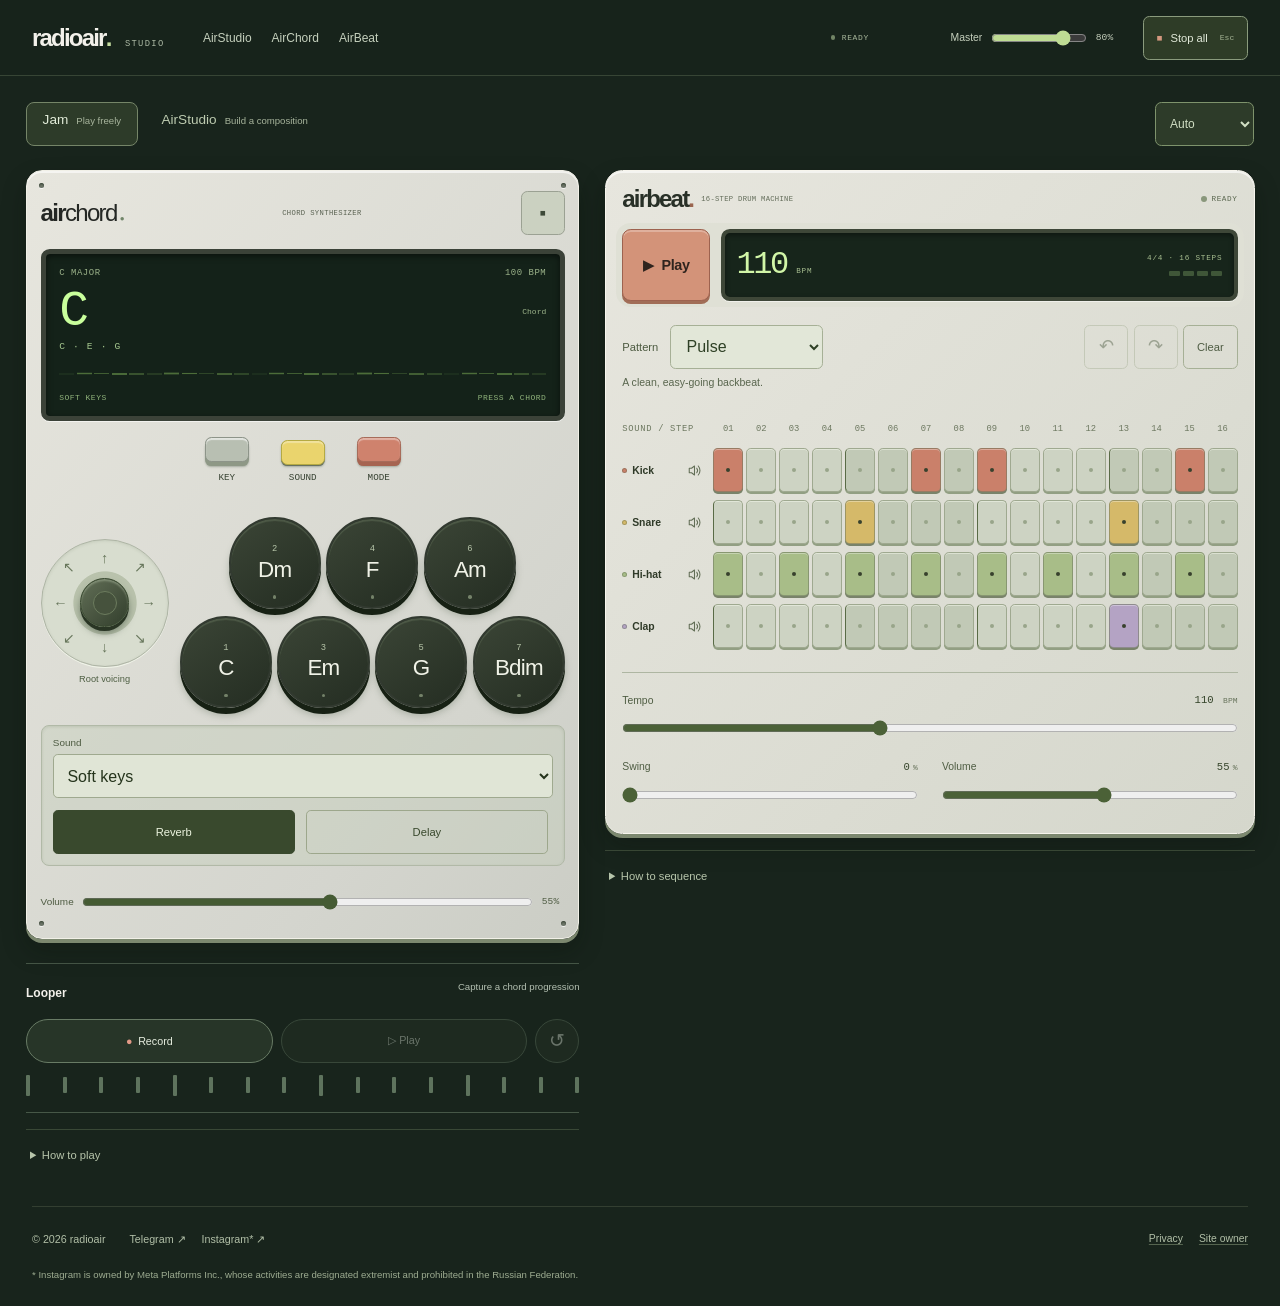
==== commit 44276dcc: "Publish AirStudio and Russian/English interface Unified Web Audio transport and two-track arrangemen" ====
--- a/index.html
+++ b/index.html
@@ -1,4 +1,4 @@
-<!DOCTYPE html><html lang="ru"><head><meta charSet="utf-8"/><meta name="viewport" content="width=device-width, initial-scale=1"/><link rel="stylesheet" href="[data-uri]" data-precedence="next"/><script data-bundle-src="/_next/static/chunks/4bd1b696-215e5051988c3dde.js">"use strict";(self.webpackChunk_N_E=self.webpackChunk_N_E||[]).push([[441],{9248:(e,n,t)=>{var r,l=t(1463),a=t(2832),o=t(2115),i=t(7650);function u(e){var n="https://react.dev/errors/"+e;if(1<arguments.length){n+="?args[]="+encodeURIComponent(arguments[1]);for(var t=2;t<arguments.length;t++)n+="&args[]="+encodeURIComponent(arguments[t])}return"Minified React error #"+e+"; visit "+n+" for the full message or use the non-minified dev environment for full errors and additional helpful warnings."}function s(e){return!(!e||1!==e.nodeType&&9!==e.nodeType&&11!==e.nodeType)}function c(e){for(var n=e,t=n;t&&!t.alternate;)0!=(4098&(n=t).flags)&&(e=n.return),t=n.return;for(;n.return;)n=n.return;return 3===n.tag?e:null}function f(e){if(13===e.tag){var n=e.memoizedState;if(null===n&&null!==(e=e.alternate)&&(n=e.memoizedState),null!==n)return n.dehydrated}return null}function d(e){if(31===e.tag){var n=e.memoizedState;if(null===n&&null!==(e=e.alternate)&&(n=e.memoizedState),null!==n)return n.dehydrated}return null}function p(e){if(c(e)!==e)throw Error(u(188))}function m(e,n,t,r,l,a){for(;null!==e;){if((5===e.tag||6===e.tag)&&t(e,r,l,a)||(22!==e.tag||null===e.memoizedState)&&(n||5!==e.tag)&&m(e.child,n,t,r,l,a))return!0;e=e.sibling}return!1}function h(e){for(e=e.return;null!==e;){if(3===e.tag||5===e.tag)return e;e=e.return}return null}function g(e){switch(e.tag){case 5:case 6:return e.stateNode;case 3:return e.stateNode.containerInfo;default:throw Error(u(559))}}var v=null,y=null;function b(e){return v=e,!0}function k(e,n,t){return e===t||e===n&&(v=e,!0)}function w(e,n,t){return e===t?(y=e,!1):e===n&&(null!==y&&(v=e),!0)}function S(e){if(null===e)return null;do e=null===e?null:e.return;while(e&&5!==e.tag&&27!==e.tag&&3!==e.tag);return e||null}function E(e,n,t){for(var r=0,l=e;l;l=t(l))r++;l=0;for(var a=n;a;a=t(a))l++;for(;0<r-l;)e=t(e),r--;for(;0<l-r;)n=t(n),l--;for(;r--;){if(e===n||null!==n&&e===n.alternate)return e;e=t(e),n=t(n)}return null}var x=Object.assign,N=Symbol.for("react.element"),C=Symbol.for("react.transitional.element"),z=Symbol.for("react.portal"),P=Symbol.for("react.fragment"),T=Symbol.for("react.strict_mode"),_=Symbol.for("react.profiler"),L=Symbol.for("react.consumer"),O=Symbol.for("react.context"),F=Symbol.for("react.forward_ref"),D=Symbol.for("react.suspense"),I=Symbol.for("react.suspense_list"),M=Symbol.for("react.memo"),A=Symbol.for("react.lazy");Symbol.for("react.scope");var R=Symbol.for("react.activity"),U=Symbol.for("react.legacy_hidden");Symbol.for("react.tracing_marker");var V=Symbol.for("react.memo_cache_sentinel"),$=Symbol.for("react.view_transition"),B=Symbol.iterator;function j(e){return null===e||"object"!=typeof e?null:"function"==typeof(e=B&&e[B]||e["@@iterator"])?e:null}var H=Symbol.for("react.client.reference"),Q=Array.isArray,W=o.__CLIENT_INTERNALS_DO_NOT_USE_OR_WARN_USERS_THEY_CANNOT_UPGRADE,q=i.__DOM_INTERNALS_DO_NOT_USE_OR_WARN_USERS_THEY_CANNOT_UPGRADE,Y={pending:!1,data:null,method:null,action:null},K=[],G=-1;function X(e){return{current:e}}function Z(e){0>G||(e.current=K[G],K[G]=null,G--)}function J(e,n){K[++G]=e.current,e.current=n}var ee=X(null),en=X(null),et=X(null),er=X(null);function el(e,n){switch(J(et,n),J(en,e),J(ee,null),n.nodeType){case 9:case 11:e=(e=n.documentElement)&&(e=e.namespaceURI)?cp(e):0;break;default:if(e=n.tagName,n=n.namespaceURI)e=cm(n=cp(n),e);else switch(e){case"svg":e=1;break;case"math":e=2;break;default:e=0}}Z(ee),J(ee,e)}function ea(){Z(ee),Z(en),Z(et)}function eo(e){var n=e.memoizedState;null!==n&&(fE._currentValue=n.memoizedState,J(er,e));var t=cm(n=ee.current,e.type);n!==t&&(J(en,e),J(ee,t))}function ei(e){en.current===e&&(Z(ee),Z(en)),er.current===e&&(Z(er),fE._currentValue=Y)}function eu(e){if(void 0===nZ)try{throw Error()}catch(e){var n=e.stack.trim().match(/\n( *(at )?)/);nZ=n&&n[1]||"",nJ=-1<e.stack.indexOf("\n    at")?" (<anonymous>)":-1<e.stack.indexOf("@")?"@unknown:0:0":""}return"\n"+nZ+e+nJ}var es=!1;function ec(e,n){if(!e||es)return"";es=!0;var t=Error.prepareStackTrace;Error.prepareStackTrace=void 0;try{var r={DetermineComponentFrameRoot:function(){try{if(n){var t=function(){throw Error()};if(Object.defineProperty(t.prototype,"props",{set:function(){throw Error()}}),"object"==typeof Reflect&&Reflect.construct){try{Reflect.construct(t,[])}catch(e){var r=e}Reflect.construct(e,[],t)}else{try{t.call()}catch(e){r=e}e.call(t.prototype)}}else{try{throw Error()}catch(e){r=e}(t=e())&&"function"==typeof t.catch&&t.catch(function(){})}}catch(e){if(e&&r&&"string"==typeof e.stack)return[e.stack,r.stack]}return[null,null]}};r.DetermineComponentFrameRoot.displayName="DetermineComponentFrameRoot";var l=Object.getOwnPropertyDescriptor(r.DetermineComponentFrameRoot,"name");l&&l.configurable&&Object.defineProperty(r.DetermineComponentFrameRoot,"name",{value:"DetermineComponentFrameRoot"});var a=r.DetermineComponentFrameRoot(),o=a[0],i=a[1];if(o&&i){var u=o.split("\n"),s=i.split("\n");for(l=r=0;r<u.length&&!u[r].includes("DetermineComponentFrameRoot");)r++;for(;l<s.length&&!s[l].includes("DetermineComponentFrameRoot");)l++;if(r===u.length||l===s.length)for(r=u.length-1,l=s.length-1;1<=r&&0<=l&&u[r]!==s[l];)l--;for(;1<=r&&0<=l;r--,l--)if(u[r]!==s[l]){if(1!==r||1!==l)do if(r--,l--,0>l||u[r]!==s[l]){var c="\n"+u[r].replace(" at new "," at ");return e.displayName&&c.includes("<anonymous>")&&(c=c.replace("<anonymous>",e.displayName)),c}while(1<=r&&0<=l);break}}}finally{es=!1,Error.prepareStackTrace=t}return(t=e?e.displayName||e.name:"")?eu(t):""}function ef(e){try{var n="",t=null;do n+=function(e,n){switch(e.tag){case 26:case 27:case 5:return eu(e.type);case 16:return eu("Lazy");case 13:return e.child!==n&&null!==n?eu("Suspense Fallback"):eu("Suspense");case 19:return eu("SuspenseList");case 0:case 15:return ec(e.type,!1);case 11:return ec(e.type.render,!1);case 1:return ec(e.type,!0);case 31:return eu("Activity");case 30:return eu("ViewTransition");default:return""}}(e,t),t=e,e=e.return;while(e);return n}catch(e){return"\nError generating stack: "+e.message+"\n"+e.stack}}var ed=Object.prototype.hasOwnProperty,ep=a.unstable_scheduleCallback,em=a.unstable_cancelCallback,eh=a.unstable_shouldYield,eg=a.unstable_requestPaint,ev=a.unstable_now,ey=a.unstable_getCurrentPriorityLevel,eb=a.unstable_ImmediatePriority,ek=a.unstable_UserBlockingPriority,ew=a.unstable_NormalPriority,eS=a.unstable_LowPriority,eE=a.unstable_IdlePriority,ex=a.log,eN=a.unstable_setDisableYieldValue,eC=null,ez=null;function eP(e){if("function"==typeof ex&&eN(e),ez&&"function"==typeof ez.setStrictMode)try{ez.setStrictMode(eC,e)}catch(e){}}var eT=Math.clz32?Math.clz32:function(e){return 0==(e>>>=0)?32:31-(e_(e)/eL|0)|0},e_=Math.log,eL=Math.LN2,eO=256,eF=262144,eD=4194304;function eI(e){var n=42&e;if(0!==n)return n;switch(e&-e){case 1:return 1;case 2:return 2;case 4:return 4;case 8:return 8;case 16:return 16;case 32:return 32;case 64:return 64;case 128:return 128;case 256:case 512:case 1024:case 2048:case 4096:case 8192:case 16384:case 32768:case 65536:case 131072:return 261888&e;case 262144:case 524288:case 1048576:case 2097152:return 3932160&e;case 4194304:case 8388608:case 0x1000000:case 0x2000000:return 0x3c00000&e;case 0x4000000:return 0x4000000;case 0x8000000:return 0x8000000;case 0x10000000:return 0x10000000;case 0x20000000:return 0x20000000;case 0x40000000:return 0;default:return e}}function eM(e,n,t){var r=e.pendingLanes;if(0===r)return 0;var l=0,a=e.suspendedLanes,o=e.pingedLanes;e=e.warmLanes;var i=0x7ffffff&r;return 0!==i?0!=(r=i&~a)?l=eI(r):0!=(o&=i)?l=eI(o):t||0!=(t=i&~e)&&(l=eI(t)):0!=(i=r&~a)?l=eI(i):0!==o?l=eI(o):t||0!=(t=r&~e)&&(l=eI(t)),0===l?0:0!==n&&n!==l&&0==(n&a)&&((a=l&-l)>=(t=n&-n)||32===a&&0!=(4194048&t))?n:l}function eA(e,n){return 0==(e.pendingLanes&~(e.suspendedLanes&~e.pingedLanes)&n)}function eR(){var e=eD;return 0==(0x3c00000&(eD<<=1))&&(eD=4194304),e}function eU(e){for(var n=[],t=0;31>t;t++)n.push(e);return n}function eV(e,n){e.pendingLanes|=n,0x10000000!==n&&(e.suspendedLanes=0,e.pingedLanes=0,e.warmLanes=0)}function e$(e,n,t){e.pendingLanes|=n,e.suspendedLanes&=~n;var r=31-eT(n);e.entangledLanes|=n,e.entanglements[r]=0x40000000|e.entanglements[r]|261930&t}function eB(e,n){var t=e.entangledLanes|=n;for(e=e.entanglements;t;){var r=31-eT(t),l=1<<r;l&n|e[r]&n&&(e[r]|=n),t&=~l}}function ej(e,n){var t=n&-n;return 0!=((t=0!=(42&t)?1:eH(t))&(e.suspendedLanes|n))?0:t}function eH(e){switch(e){case 2:e=1;break;case 8:e=4;break;case 32:e=16;break;case 256:case 512:case 1024:case 2048:case 4096:case 8192:case 16384:case 32768:case 65536:case 131072:case 262144:case 524288:case 1048576:case 2097152:case 4194304:case 8388608:case 0x1000000:case 0x2000000:e=128;break;case 0x10000000:e=0x8000000;break;default:e=0}return e}function eQ(e){return 2<(e&=-e)?8<e?0!=(0x7ffffff&e)?32:0x10000000:8:2}function eW(){var e=q.p;return 0!==e?e:void 0===(e=window.event)?32:fR(e.type)}function eq(e,n){var t=q.p;try{return q.p=e,n()}finally{q.p=t}}var eY=Math.random().toString(36).slice(2),eK="__reactFiber$"+eY,eG="__reactProps$"+eY,eX="__reactContainer$"+eY,eZ="__reactEvents$"+eY,eJ="__reactListeners$"+eY,e0="__reactHandles$"+eY,e1="__reactResources$"+eY,e2="__reactMarker$"+eY;function e3(e){delete e[eK],delete e[eG],delete e[eZ],delete e[eJ],delete e[e0]}function e4(e){var n;if(n=e[eK])return n;for(var t=e.parentNode;t;){if(n=t[eX]||t[eK]){if(t=n.alternate,null!==n.child||null!==t&&null!==t.child)for(e=c0(e);null!==e;){if(t=e[eK])return t;e=c0(e)}return n}t=(e=t).parentNode}return null}function e6(e){if(e=e[eK]||e[eX]){var n=e.tag;if(5===n||6===n||13===n||31===n||26===n||27===n||3===n)return e}return null}function e8(e){var n=e.tag;if(5===n||26===n||27===n||6===n)return e.stateNode;throw Error(u(33))}function e5(e){var n=e[e1];return n||(n=e[e1]={hoistableStyles:new Map,hoistableScripts:new Map}),n}function e9(e){e[e2]=!0}var e7=new Set,ne={};function nn(e,n){nt(e,n),nt(e+"Capture",n)}function nt(e,n){for(ne[e]=n,e=0;e<n.length;e++)e7.add(n[e])}var nr=RegExp("^[:A-Z_a-z\\u00C0-\\u00D6\\u00D8-\\u00F6\\u00F8-\\u02FF\\u0370-\\u037D\\u037F-\\u1FFF\\u200C-\\u200D\\u2070-\\u218F\\u2C00-\\u2FEF\\u3001-\\uD7FF\\uF900-\\uFDCF\\uFDF0-\\uFFFD][:A-Z_a-z\\u00C0-\\u00D6\\u00D8-\\u00F6\\u00F8-\\u02FF\\u0370-\\u037D\\u037F-\\u1FFF\\u200C-\\u200D\\u2070-\\u218F\\u2C00-\\u2FEF\\u3001-\\uD7FF\\uF900-\\uFDCF\\uFDF0-\\uFFFD\\-.0-9\\u00B7\\u0300-\\u036F\\u203F-\\u2040]*$"),nl={},na={},no=!1;function ni(){var e=no;return no=!1,e}function nu(e,n,t){if(ed.call(na,n)||!ed.call(nl,n)&&(nr.test(n)?na[n]=!0:(nl[n]=!0,!1)))if(null===t)e.removeAttribute(n);else{switch(typeof t){case"undefined":case"function":case"symbol":e.removeAttribute(n);return;case"boolean":var r=n.toLowerCase().slice(0,5);if("data-"!==r&&"aria-"!==r)return void e.removeAttribute(n)}e.setAttribute(n,t)}}function ns(e,n,t){if(null===t)e.removeAttribute(n);else{switch(typeof t){case"undefined":case"function":case"symbol":case"boolean":e.removeAttribute(n);return}e.setAttribute(n,t)}}function nc(e,n,t,r){if(null===r)e.removeAttribute(t);else{switch(typeof r){case"undefined":case"function":case"symbol":case"boolean":e.removeAttribute(t);return}e.setAttributeNS(n,t,r)}}function nf(e){switch(typeof e){case"bigint":case"boolean":case"number":case"string":case"undefined":case"object":return e;default:return""}}function nd(e){var n=e.type;return(e=e.nodeName)&&"input"===e.toLowerCase()&&("checkbox"===n||"radio"===n)}function np(e){if(!e._valueTracker){var n=nd(e)?"checked":"value";e._valueTracker=function(e,n,t){var r=Object.getOwnPropertyDescriptor(e.constructor.prototype,n);if(!e.hasOwnProperty(n)&&void 0!==r&&"function"==typeof r.get&&"function"==typeof r.set){var l=r.get,a=r.set;return Object.defineProperty(e,n,{configurable:!0,get:function(){return l.call(this)},set:function(e){t=""+e,a.call(this,e)}}),Object.defineProperty(e,n,{enumerable:r.enumerable}),{getValue:function(){return t},setValue:function(e){t=""+e},stopTracking:function(){e._valueTracker=null,delete e[n]}}}}(e,n,""+e[n])}}function nm(e){if(!e)return!1;var n=e._valueTracker;if(!n)return!0;var t=n.getValue(),r="";return e&&(r=nd(e)?e.checked?"true":"false":e.value),(e=r)!==t&&(n.setValue(e),!0)}function nh(e){if(void 0===(e=e||("u">typeof document?document:void 0)))return null;try{return e.activeElement||e.body}catch(n){return e.body}}var ng=/[\n"\\]/g;function nv(e){return e.replace(ng,function(e){return"\\"+e.charCodeAt(0).toString(16)+" "})}function ny(e,n,t,r,l,a,o,i){e.name="",null!=o&&"function"!=typeof o&&"symbol"!=typeof o&&"boolean"!=typeof o?e.type=o:e.removeAttribute("type"),null!=n?"number"===o?(0===n&&""===e.value||e.value!=n)&&(e.value=""+nf(n)):e.value!==""+nf(n)&&(e.value=""+nf(n)):"submit"!==o&&"reset"!==o||e.removeAttribute("value"),null!=n?nk(e,o,nf(n)):null!=t?nk(e,o,nf(t)):null!=r&&e.removeAttribute("value"),null==l&&null!=a&&(e.defaultChecked=!!a),null!=l&&(e.checked=l&&"function"!=typeof l&&"symbol"!=typeof l),null!=i&&"function"!=typeof i&&"symbol"!=typeof i&&"boolean"!=typeof i?e.name=""+nf(i):e.removeAttribute("name")}function nb(e,n,t,r,l,a,o,i){if(null!=a&&"function"!=typeof a&&"symbol"!=typeof a&&"boolean"!=typeof a&&(e.type=a),null!=n||null!=t){if(("submit"===a||"reset"===a)&&null==n)return void np(e);t=null!=t?""+nf(t):"",n=null!=n?""+nf(n):t,i||n===e.value||(e.value=n),e.defaultValue=n}r="function"!=typeof(r=null!=r?r:l)&&"symbol"!=typeof r&&!!r,e.checked=i?e.checked:!!r,e.defaultChecked=!!r,null!=o&&"function"!=typeof o&&"symbol"!=typeof o&&"boolean"!=typeof o&&(e.name=o),np(e)}function nk(e,n,t){"number"===n&&nh(e.ownerDocument)===e||e.defaultValue===""+t||(e.defaultValue=""+t)}function nw(e,n,t,r){if(e=e.options,n){n={};for(var l=0;l<t.length;l++)n["$"+t[l]]=!0;for(t=0;t<e.length;t++)l=n.hasOwnProperty("$"+e[t].value),e[t].selected!==l&&(e[t].selected=l),l&&r&&(e[t].defaultSelected=!0)}else{for(l=0,t=""+nf(t),n=null;l<e.length;l++){if(e[l].value===t){e[l].selected=!0,r&&(e[l].defaultSelected=!0);return}null!==n||e[l].disabled||(n=e[l])}null!==n&&(n.selected=!0)}}function nS(e,n,t){if(null!=n&&((n=""+nf(n))!==e.value&&(e.value=n),null==t)){e.defaultValue!==n&&(e.defaultValue=n);return}e.defaultValue=null!=t?""+nf(t):""}function nE(e,n,t,r){if(null==n){if(null!=r){if(null!=t)throw Error(u(92));if(Q(r)){if(1<r.length)throw Error(u(93));r=r[0]}t=r}null==t&&(t=""),n=t}e.defaultValue=t=nf(n),(r=e.textContent)===t&&""!==r&&null!==r&&(e.value=r),np(e)}function nx(e,n){if(n){var t=e.firstChild;if(t&&t===e.lastChild&&3===t.nodeType){t.nodeValue=n;return}}e.textContent=n}var nN=new Set("animationIterationCount aspectRatio borderImageOutset borderImageSlice borderImageWidth boxFlex boxFlexGroup boxOrdinalGroup columnCount columns flex flexGrow flexPositive flexShrink flexNegative flexOrder gridArea gridRow gridRowEnd gridRowSpan gridRowStart gridColumn gridColumnEnd gridColumnSpan gridColumnStart fontWeight lineClamp lineHeight opacity order orphans scale tabSize widows zIndex zoom fillOpacity floodOpacity stopOpacity strokeDasharray strokeDashoffset strokeMiterlimit strokeOpacity strokeWidth MozAnimationIterationCount MozBoxFlex MozBoxFlexGroup MozLineClamp msAnimationIterationCount msFlex msZoom msFlexGrow msFlexNegative msFlexOrder msFlexPositive msFlexShrink msGridColumn msGridColumnSpan msGridRow msGridRowSpan WebkitAnimationIterationCount WebkitBoxFlex WebKitBoxFlexGroup WebkitBoxOrdinalGroup WebkitColumnCount WebkitColumns WebkitFlex WebkitFlexGrow WebkitFlexPositive WebkitFlexShrink WebkitLineClamp".split(" "));function nC(e,n,t){var r=0===n.indexOf("--");null==t||"boolean"==typeof t||""===t?r?e.setProperty(n,""):"float"===n?e.cssFloat="":e[n]="":r?e.setProperty(n,t):"number"!=typeof t||0===t||nN.has(n)?"float"===n?e.cssFloat=t:e[n]=(""+t).trim():e[n]=t+"px"}function nz(e,n,t){if(null!=n&&"object"!=typeof n)throw Error(u(62));if(e=e.style,null!=t){for(var r in t)!t.hasOwnProperty(r)||null!=n&&n.hasOwnProperty(r)||(0===r.indexOf("--")?e.setProperty(r,""):"float"===r?e.cssFloat="":e[r]="",no=!0);for(var l in n)r=n[l],n.hasOwnProperty(l)&&t[l]!==r&&(nC(e,l,r),no=!0)}else for(var a in n)n.hasOwnProperty(a)&&nC(e,a,n[a])}function nP(e){if(-1===e.indexOf("-"))return!1;switch(e){case"annotation-xml":case"color-profile":case"font-face":case"font-face-src":case"font-face-uri":case"font-face-format":case"font-face-name":case"missing-glyph":return!1;default:return!0}}var nT=new Map([["acceptCharset","accept-charset"],["htmlFor","for"],["httpEquiv","http-equiv"],["crossOrigin","crossorigin"],["accentHeight","accent-height"],["alignmentBaseline","alignment-baseline"],["arabicForm","arabic-form"],["baselineShift","baseline-shift"],["capHeight","cap-height"],["clipPath","clip-path"],["clipRule","clip-rule"],["colorInterpolation","color-interpolation"],["colorInterpolationFilters","color-interpolation-filters"],["colorProfile","color-profile"],["colorRendering","color-rendering"],["dominantBaseline","dominant-baseline"],["enableBackground","enable-background"],["fillOpacity","fill-opacity"],["fillRule","fill-rule"],["floodColor","flood-color"],["floodOpacity","flood-opacity"],["fontFamily","font-family"],["fontSize","font-size"],["fontSizeAdjust","font-size-adjust"],["fontStretch","font-stretch"],["fontStyle","font-style"],["fontVariant","font-variant"],["fontWeight","font-weight"],["glyphName","glyph-name"],["glyphOrientationHorizontal","glyph-orientation-horizontal"],["glyphOrientationVertical","glyph-orientation-vertical"],["horizAdvX","horiz-adv-x"],["horizOriginX","horiz-origin-x"],["imageRendering","image-rendering"],["letterSpacing","letter-spacing"],["lightingColor","lighting-color"],["markerEnd","marker-end"],["markerMid","marker-mid"],["markerStart","marker-start"],["maskType","mask-type"],["overlinePosition","overline-position"],["overlineThickness","overline-thickness"],["paintOrder","paint-order"],["panose-1","panose-1"],["pointerEvents","pointer-events"],["renderingIntent","rendering-intent"],["shapeRendering","shape-rendering"],["stopColor","stop-color"],["stopOpacity","stop-opacity"],["strikethroughPosition","strikethrough-position"],["strikethroughThickness","strikethrough-thickness"],["strokeDasharray","stroke-dasharray"],["strokeDashoffset","stroke-dashoffset"],["strokeLinecap","stroke-linecap"],["strokeLinejoin","stroke-linejoin"],["strokeMiterlimit","stroke-miterlimit"],["strokeOpacity","stroke-opacity"],["strokeWidth","stroke-width"],["textAnchor","text-anchor"],["textDecoration","text-decoration"],["textRendering","text-rendering"],["transformOrigin","transform-origin"],["underlinePosition","underline-position"],["underlineThickness","underline-thickness"],["unicodeBidi","unicode-bidi"],["unicodeRange","unicode-range"],["unitsPerEm","units-per-em"],["vAlphabetic","v-alphabetic"],["vHanging","v-hanging"],["vIdeographic","v-ideographic"],["vMathematical","v-mathematical"],["vectorEffect","vector-effect"],["vertAdvY","vert-adv-y"],["vertOriginX","vert-origin-x"],["vertOriginY","vert-origin-y"],["wordSpacing","word-spacing"],["writingMode","writing-mode"],["xmlnsXlink","xmlns:xlink"],["xHeight","x-height"]]),n_=/^[\u0000-\u001F ]*j[\r\n\t]*a[\r\n\t]*v[\r\n\t]*a[\r\n\t]*s[\r\n\t]*c[\r\n\t]*r[\r\n\t]*i[\r\n\t]*p[\r\n\t]*t[\r\n\t]*:/i;function nL(e){return n_.test(""+e)?"javascript:throw new Error('React has blocked a javascript: URL as a security precaution.')":e}function nO(){}var nF=null;function nD(e){return(e=e.target||e.srcElement||window).correspondingUseElement&&(e=e.correspondingUseElement),3===e.nodeType?e.parentNode:e}var nI=null,nM=null;function nA(e){var n=e6(e);if(n&&(e=n.stateNode)){var t=e[eG]||null;switch(e=n.stateNode,n.type){case"input":if(ny(e,t.value,t.defaultValue,t.defaultValue,t.checked,t.defaultChecked,t.type,t.name),n=t.name,"radio"===t.type&&null!=n){for(t=e;t.parentNode;)t=t.parentNode;for(t=t.querySelectorAll('input[name="'+nv(""+n)+'"][type="radio"]'),n=0;n<t.length;n++){var r=t[n];if(r!==e&&r.form===e.form){var l=r[eG]||null;if(!l)throw Error(u(90));ny(r,l.value,l.defaultValue,l.defaultValue,l.checked,l.defaultChecked,l.type,l.name)}}for(n=0;n<t.length;n++)(r=t[n]).form===e.form&&nm(r)}break;case"textarea":nS(e,t.value,t.defaultValue);break;case"select":null!=(n=t.value)&&nw(e,!!t.multiple,n,!1)}}}var nR=!1;function nU(e,n,t){if(nR)return e(n,t);nR=!0;try{return e(n)}finally{if(nR=!1,(null!==nI||null!==nM)&&(so(),nI&&(n=nI,e=nM,nM=nI=null,nA(n),e)))for(n=0;n<e.length;n++)nA(e[n])}}function nV(e,n){var t=e.stateNode;if(null===t)return null;var r=t[eG]||null;if(null===r)return null;switch(t=r[n],n){case"onClick":case"onClickCapture":case"onDoubleClick":case"onDoubleClickCapture":case"onMouseDown":case"onMouseDownCapture":case"onMouseMove":case"onMouseMoveCapture":case"onMouseUp":case"onMouseUpCapture":case"onMouseEnter":(r=!r.disabled)||(r="button"!==(e=e.type)&&"input"!==e&&"select"!==e&&"textarea"!==e),e=!r;break;default:e=!1}if(e)return null;if(t&&"function"!=typeof t)throw Error(u(231,n,typeof t));return t}var n$="u">typeof window&&void 0!==window.document&&void 0!==window.document.createElement,nB=!1;if(n$)try{var nj={};Object.defineProperty(nj,"passive",{get:function(){nB=!0}}),window.addEventListener("test",nj,nj),window.removeEventListener("test",nj,nj)}catch(e){nB=!1}var nH=null,nQ=null,nW=null;function nq(){if(nW)return nW;var e,n,t=nQ,r=t.length,l="value"in nH?nH.value:nH.textContent,a=l.length;for(e=0;e<r&&t[e]===l[e];e++);var o=r-e;for(n=1;n<=o&&t[r-n]===l[a-n];n++);return nW=l.slice(e,1<n?1-n:void 0)}function nY(e){var n=e.keyCode;return"charCode"in e?0===(e=e.charCode)&&13===n&&(e=13):e=n,10===e&&(e=13),32<=e||13===e?e:0}function nK(){return!0}function nG(){return!1}function nX(e){function n(n,t,r,l,a){for(var o in this._reactName=n,this._targetInst=r,this.type=t,this.nativeEvent=l,this.target=a,this.currentTarget=null,e)e.hasOwnProperty(o)&&(n=e[o],this[o]=n?n(l):l[o]);return this.isDefaultPrevented=(null!=l.defaultPrevented?l.defaultPrevented:!1===l.returnValue)?nK:nG,this.isPropagationStopped=nG,this}return x(n.prototype,{preventDefault:function(){this.defaultPrevented=!0;var e=this.nativeEvent;e&&(e.preventDefault?e.preventDefault():"unknown"!=typeof e.returnValue&&(e.returnValue=!1),this.isDefaultPrevented=nK)},stopPropagation:function(){var e=this.nativeEvent;e&&(e.stopPropagation?e.stopPropagation():"unknown"!=typeof e.cancelBubble&&(e.cancelBubble=!0),this.isPropagationStopped=nK)},persist:function(){},isPersistent:nK}),n}var nZ,nJ,n0,n1,n2,n3={eventPhase:0,bubbles:0,cancelable:0,timeStamp:function(e){return e.timeStamp||Date.now()},defaultPrevented:0,isTrusted:0},n4=nX(n3),n6=x({},n3,{view:0,detail:0}),n8=nX(n6),n5=x({},n6,{screenX:0,screenY:0,clientX:0,clientY:0,pageX:0,pageY:0,ctrlKey:0,shiftKey:0,altKey:0,metaKey:0,getModifierState:tu,button:0,buttons:0,relatedTarget:function(e){return void 0===e.relatedTarget?e.fromElement===e.srcElement?e.toElement:e.fromElement:e.relatedTarget},movementX:function(e){return"movementX"in e?e.movementX:(e!==n2&&(n2&&"mousemove"===e.type?(n0=e.screenX-n2.screenX,n1=e.screenY-n2.screenY):n1=n0=0,n2=e),n0)},movementY:function(e){return"movementY"in e?e.movementY:n1}}),n9=nX(n5),n7=nX(x({},n5,{dataTransfer:0})),te=nX(x({},n6,{relatedTarget:0})),tn=nX(x({},n3,{animationName:0,elapsedTime:0,pseudoElement:0})),tt=nX(x({},n3,{clipboardData:function(e){return"clipboardData"in e?e.clipboardData:window.clipboardData}})),tr=nX(x({},n3,{data:0})),tl={Esc:"Escape",Spacebar:" ",Left:"ArrowLeft",Up:"ArrowUp",Right:"ArrowRight",Down:"ArrowDown",Del:"Delete",Win:"OS",Menu:"ContextMenu",Apps:"ContextMenu",Scroll:"ScrollLock",MozPrintableKey:"Unidentified"},ta={8:"Backspace",9:"Tab",12:"Clear",13:"Enter",16:"Shift",17:"Control",18:"Alt",19:"Pause",20:"CapsLock",27:"Escape",32:" ",33:"PageUp",34:"PageDown",35:"End",36:"Home",37:"ArrowLeft",38:"ArrowUp",39:"ArrowRight",40:"ArrowDown",45:"Insert",46:"Delete",112:"F1",113:"F2",114:"F3",115:"F4",116:"F5",117:"F6",118:"F7",119:"F8",120:"F9",121:"F10",122:"F11",123:"F12",144:"NumLock",145:"ScrollLock",224:"Meta"},to={Alt:"altKey",Control:"ctrlKey",Meta:"metaKey",Shift:"shiftKey"};function ti(e){var n=this.nativeEvent;return n.getModifierState?n.getModifierState(e):!!(e=to[e])&&!!n[e]}function tu(){return ti}var ts=nX(x({},n6,{key:function(e){if(e.key){var n=tl[e.key]||e.key;if("Unidentified"!==n)return n}return"keypress"===e.type?13===(e=nY(e))?"Enter":String.fromCharCode(e):"keydown"===e.type||"keyup"===e.type?ta[e.keyCode]||"Unidentified":""},code:0,location:0,ctrlKey:0,shiftKey:0,altKey:0,metaKey:0,repeat:0,locale:0,getModifierState:tu,charCode:function(e){return"keypress"===e.type?nY(e):0},keyCode:function(e){return"keydown"===e.type||"keyup"===e.type?e.keyCode:0},which:function(e){return"keypress"===e.type?nY(e):"keydown"===e.type||"keyup"===e.type?e.keyCode:0}})),tc=nX(x({},n5,{pointerId:0,width:0,height:0,pressure:0,tangentialPressure:0,tiltX:0,tiltY:0,twist:0,pointerType:0,isPrimary:0})),tf=nX(x({},n3,{submitter:0})),td=nX(x({},n6,{touches:0,targetTouches:0,changedTouches:0,altKey:0,metaKey:0,ctrlKey:0,shiftKey:0,getModifierState:tu})),tp=nX(x({},n3,{propertyName:0,elapsedTime:0,pseudoElement:0})),tm=nX(x({},n5,{deltaX:function(e){return"deltaX"in e?e.deltaX:"wheelDeltaX"in e?-e.wheelDeltaX:0},deltaY:function(e){return"deltaY"in e?e.deltaY:"wheelDeltaY"in e?-e.wheelDeltaY:"wheelDelta"in e?-e.wheelDelta:0},deltaZ:0,deltaMode:0})),th=nX(x({},n3,{newState:0,oldState:0})),tg=[9,13,27,32],tv=n$&&"CompositionEvent"in window,ty=null;n$&&"documentMode"in document&&(ty=document.documentMode);var tb=n$&&"TextEvent"in window&&!ty,tk=n$&&(!tv||ty&&8<ty&&11>=ty),tw=!1;function tS(e,n){switch(e){case"keyup":return -1!==tg.indexOf(n.keyCode);case"keydown":return 229!==n.keyCode;case"keypress":case"mousedown":case"focusout":return!0;default:return!1}}function tE(e){return"object"==typeof(e=e.detail)&&"data"in e?e.data:null}var tx=!1,tN={color:!0,date:!0,datetime:!0,"datetime-local":!0,email:!0,month:!0,number:!0,password:!0,range:!0,search:!0,tel:!0,text:!0,time:!0,url:!0,week:!0};function tC(e){var n=e&&e.nodeName&&e.nodeName.toLowerCase();return"input"===n?!!tN[e.type]:"textarea"===n}function tz(e,n,t,r){nI?nM?nM.push(r):nM=[r]:nI=r,0<(n=s7(n,"onChange")).length&&(t=new n4("onChange","change",null,t,r),e.push({event:t,listeners:n}))}var tP=null,tT=null;function t_(e){s1(e,0)}function tL(e){if(nm(e8(e)))return e}function tO(e,n){if("change"===e)return n}var tF=!1;if(n$){if(n$){var tD="oninput"in document;if(!tD){var tI=document.createElement("div");tI.setAttribute("oninput","return;"),tD="function"==typeof tI.oninput}r=tD}else r=!1;tF=r&&(!document.documentMode||9<document.documentMode)}function tM(){tP&&(tP.detachEvent("onpropertychange",tA),tT=tP=null)}function tA(e){if("value"===e.propertyName&&tL(tT)){var n=[];tz(n,tT,e,nD(e)),nU(t_,n)}}function tR(e,n,t){"focusin"===e?(tM(),tP=n,tT=t,tP.attachEvent("onpropertychange",tA)):"focusout"===e&&tM()}function tU(e){if("selectionchange"===e||"keyup"===e||"keydown"===e)return tL(tT)}function tV(e,n){if("click"===e)return tL(n)}function t$(e,n){if("input"===e||"change"===e)return tL(n)}var tB="function"==typeof Object.is?Object.is:function(e,n){return e===n&&(0!==e||1/e==1/n)||e!=e&&n!=n};function tj(e,n){if(tB(e,n))return!0;if("object"!=typeof e||null===e||"object"!=typeof n||null===n)return!1;var t=Object.keys(e),r=Object.keys(n);if(t.length!==r.length)return!1;for(r=0;r<t.length;r++){var l=t[r];if(!ed.call(n,l)||!tB(e[l],n[l]))return!1}return!0}function tH(e){for(;e&&e.firstChild;)e=e.firstChild;return e}function tQ(e,n){var t,r=tH(e);for(e=0;r;){if(3===r.nodeType){if(t=e+r.textContent.length,e<=n&&t>=n)return{node:r,offset:n-e};e=t}e:{for(;r;){if(r.nextSibling){r=r.nextSibling;break e}r=r.parentNode}r=void 0}r=tH(r)}}function tW(e){e=null!=e&&null!=e.ownerDocument&&null!=e.ownerDocument.defaultView?e.ownerDocument.defaultView:window;for(var n=nh(e.document);n instanceof e.HTMLIFrameElement;){try{var t="string"==typeof n.contentWindow.location.href}catch(e){t=!1}if(t)e=n.contentWindow;else break;n=nh(e.document)}return n}function tq(e){var n=e&&e.nodeName&&e.nodeName.toLowerCase();return n&&("input"===n&&("text"===e.type||"search"===e.type||"tel"===e.type||"url"===e.type||"password"===e.type)||"textarea"===n||"true"===e.contentEditable)}var tY=n$&&"documentMode"in document&&11>=document.documentMode,tK=null,tG=null,tX=null,tZ=!1;function tJ(e,n,t){var r=t.window===t?t.document:9===t.nodeType?t:t.ownerDocument;tZ||null==tK||tK!==nh(r)||(r="selectionStart"in(r=tK)&&tq(r)?{start:r.selectionStart,end:r.selectionEnd}:{anchorNode:(r=(r.ownerDocument&&r.ownerDocument.defaultView||window).getSelection()).anchorNode,anchorOffset:r.anchorOffset,focusNode:r.focusNode,focusOffset:r.focusOffset},tX&&tj(tX,r)||(tX=r,0<(r=s7(tG,"onSelect")).length&&(n=new n4("onSelect","select",null,n,t),e.push({event:n,listeners:r}),n.target=tK)))}function t0(e,n){var t={};return t[e.toLowerCase()]=n.toLowerCase(),t["Webkit"+e]="webkit"+n,t["Moz"+e]="moz"+n,t}var t1={animationend:t0("Animation","AnimationEnd"),animationiteration:t0("Animation","AnimationIteration"),animationstart:t0("Animation","AnimationStart"),transitionrun:t0("Transition","TransitionRun"),transitionstart:t0("Transition","TransitionStart"),transitioncancel:t0("Transition","TransitionCancel"),transitionend:t0("Transition","TransitionEnd")},t2={},t3={};function t4(e){if(t2[e])return t2[e];if(!t1[e])return e;var n,t=t1[e];for(n in t)if(t.hasOwnProperty(n)&&n in t3)return t2[e]=t[n];return e}n$&&(t3=document.createElement("div").style,"AnimationEvent"in window||(delete t1.animationend.animation,delete t1.animationiteration.animation,delete t1.animationstart.animation),"TransitionEvent"in window||delete t1.transitionend.transition);var t6=t4("animationend"),t8=t4("animationiteration"),t5=t4("animationstart"),t9=t4("transitionrun"),t7=t4("transitionstart"),re=t4("transitioncancel"),rn=t4("transitionend"),rt=new Map,rr="abort auxClick beforeToggle cancel canPlay canPlayThrough click close contextMenu copy cut drag dragEnd dragEnter dragExit dragLeave dragOver dragStart drop durationChange emptied encrypted ended error fullscreenChange fullscreenError gotPointerCapture input invalid keyDown keyPress keyUp load loadedData loadedMetadata loadStart lostPointerCapture mouseDown mouseMove mouseOut mouseOver mouseUp paste pause play playing pointerCancel pointerDown pointerMove pointerOut pointerOver pointerUp progress rateChange reset resize seeked seeking stalled submit suspend timeUpdate touchCancel touchEnd touchStart volumeChange scroll toggle touchMove waiting wheel".split(" ");function rl(e,n){rt.set(e,n),nn(n,[e])}rr.push("scrollEnd");var ra=0;function ro(e,n){return null!=e.name&&"auto"!==e.name?e.name:null!==n.autoName?n.autoName:n.autoName=e="_"+(e=uZ.identifierPrefix)+"t_"+(ra++).toString(32)+"_"}function ri(e){if(null==e||"string"==typeof e)return e;var n=null,t=u8;if(null!==t)for(var r=0;r<t.length;r++){var l=e[t[r]];if(null!=l){if("none"===l)return"none";n=null==n?l:n+" "+l}}return null==n?e.default:n}function ru(e,n){return e=ri(e),null==(n=ri(n))?"auto"===e?null:e:"auto"===n?null:n}var rs="function"==typeof reportError?reportError:function(e){if("object"==typeof window&&"function"==typeof window.ErrorEvent){var n=new window.ErrorEvent("error",{bubbles:!0,cancelable:!0,message:"object"==typeof e&&null!==e&&"string"==typeof e.message?String(e.message):String(e),error:e});if(!window.dispatchEvent(n))return}else if("object"==typeof l&&"function"==typeof l.emit)return void l.emit("uncaughtException",e);console.error(e)},rc=[],rf=0,rd=0;function rp(){for(var e=rf,n=rd=rf=0;n<e;){var t=rc[n];rc[n++]=null;var r=rc[n];rc[n++]=null;var l=rc[n];rc[n++]=null;var a=rc[n];if(rc[n++]=null,null!==r&&null!==l){var o=r.pending;null===o?l.next=l:(l.next=o.next,o.next=l),r.pending=l}0!==a&&rv(t,l,a)}}function rm(e,n,t,r){rc[rf++]=e,rc[rf++]=n,rc[rf++]=t,rc[rf++]=r,rd|=r,e.lanes|=r,null!==(e=e.alternate)&&(e.lanes|=r)}function rh(e,n,t,r){return rm(e,n,t,r),ry(e)}function rg(e,n){return rm(e,null,null,n),ry(e)}function rv(e,n,t){e.lanes|=t;var r=e.alternate;null!==r&&(r.lanes|=t);for(var l=!1,a=e.return;null!==a;)a.childLanes|=t,null!==(r=a.alternate)&&(r.childLanes|=t),22===a.tag&&(null===(e=a.stateNode)||1&e._visibility||(l=!0)),e=a,a=a.return;return 3===e.tag?(a=e.stateNode,l&&null!==n&&(l=31-eT(t),null===(r=(e=a.hiddenUpdates)[l])?e[l]=[n]:r.push(n),n.lane=0x20000000|t),a):null}function ry(e){if(50<u5)throw u5=0,u9=null,Error(u(185));for(var n=e.return;null!==n;)n=(e=n).return;return 3===e.tag?e.stateNode:null}var rb={};function rk(e,n,t,r){this.tag=e,this.key=t,this.sibling=this.child=this.return=this.stateNode=this.type=this.elementType=null,this.index=0,this.refCleanup=this.ref=null,this.pendingProps=n,this.dependencies=this.memoizedState=this.updateQueue=this.memoizedProps=null,this.mode=r,this.subtreeFlags=this.flags=0,this.deletions=null,this.childLanes=this.lanes=0,this.alternate=null}function rw(e,n,t,r){return new rk(e,n,t,r)}function rS(e){return!(!(e=e.prototype)||!e.isReactComponent)}function rE(e,n){var t=e.alternate;return null===t?((t=rw(e.tag,n,e.key,e.mode)).elementType=e.elementType,t.type=e.type,t.stateNode=e.stateNode,t.alternate=e,e.alternate=t):(t.pendingProps=n,t.type=e.type,t.flags=0,t.subtreeFlags=0,t.deletions=null),t.flags=0x7f00000&e.flags,t.childLanes=e.childLanes,t.lanes=e.lanes,t.child=e.child,t.memoizedProps=e.memoizedProps,t.memoizedState=e.memoizedState,t.updateQueue=e.updateQueue,n=e.dependencies,t.dependencies=null===n?null:{lanes:n.lanes,firstContext:n.firstContext},t.sibling=e.sibling,t.index=e.index,t.ref=e.ref,t.refCleanup=e.refCleanup,t}function rx(e,n){e.flags&=0x7f00002;var t=e.alternate;return null===t?(e.childLanes=0,e.lanes=n,e.child=null,e.subtreeFlags=0,e.memoizedProps=null,e.memoizedState=null,e.updateQueue=null,e.dependencies=null,e.stateNode=null):(e.childLanes=t.childLanes,e.lanes=t.lanes,e.child=t.child,e.subtreeFlags=0,e.deletions=null,e.memoizedProps=t.memoizedProps,e.memoizedState=t.memoizedState,e.updateQueue=t.updateQueue,e.type=t.type,e.dependencies=null===(n=t.dependencies)?null:{lanes:n.lanes,firstContext:n.firstContext}),e}function rN(e,n,t,r,l,a){var o=0;if(r=e,"function"==typeof e)rS(e)&&(o=1);else if("string"==typeof e)o=!function(e,n,t){if(1===t||null!=n.itemProp)return!1;switch(e){case"meta":case"title":return!0;case"style":if("string"!=typeof n.precedence||"string"!=typeof n.href||""===n.href)break;return!0;case"link":if("string"!=typeof n.rel||"string"!=typeof n.href||""===n.href||n.onLoad||n.onError)break;if("stylesheet"===n.rel)return e=n.disabled,"string"==typeof n.precedence&&null==e;return!0;case"script":if(n.async&&"function"!=typeof n.async&&"symbol"!=typeof n.async&&!n.onLoad&&!n.onError&&n.src&&"string"==typeof n.src)return!0}return!1}(e,t,ee.current)?"html"===e||"head"===e||"body"===e?27:5:26;else e:switch(e){case R:return(e=rw(31,t,n,l)).elementType=R,e.lanes=a,e;case P:return rC(t.children,l,a,n);case T:o=8,l|=24;break;case _:return(e=rw(12,t,n,2|l)).elementType=_,e.lanes=a,e;case D:return(e=rw(13,t,n,l)).elementType=D,e.lanes=a,e;case I:return(e=rw(19,t,n,l)).elementType=I,e.lanes=a,e;case U:case $:return(e=rw(30,t,n,e=32|l)).elementType=$,e.lanes=a,e.stateNode={autoName:null,paired:null,clones:null,ref:null},e;default:if("object"==typeof e&&null!==e)switch(e.$$typeof){case O:o=10;break e;case L:o=9;break e;case F:o=11;break e;case M:o=14;break e;case A:o=16,r=null;break e}o=29,t=Error(u(130,null===e?"null":typeof e,"")),r=null}return(n=rw(o,t,n,l)).elementType=e,n.type=r,n.lanes=a,n}function rC(e,n,t,r){return(e=rw(7,e,r,n)).lanes=t,e}function rz(e,n,t){return(e=rw(6,e,null,n)).lanes=t,e}function rP(e){var n=rw(18,null,null,0);return n.stateNode=e,n}function rT(e,n,t){return(n=rw(4,null!==e.children?e.children:[],e.key,n)).lanes=t,n.stateNode={containerInfo:e.containerInfo,pendingChildren:null,implementation:e.implementation},n}var r_=new WeakMap;function rL(e,n){if("object"==typeof e&&null!==e){var t=r_.get(e);return void 0!==t?t:(n={value:e,source:n,stack:ef(n)},r_.set(e,n),n)}return{value:e,source:n,stack:ef(n)}}var rO=[],rF=0,rD=null,rI=0,rM=[],rA=0,rR=null,rU=1,rV="";function r$(e,n){rO[rF++]=rI,rO[rF++]=rD,rD=e,rI=n}function rB(e,n,t){rM[rA++]=rU,rM[rA++]=rV,rM[rA++]=rR,rR=e;var r=rU;e=rV;var l=32-eT(r)-1;r&=~(1<<l),t+=1;var a=32-eT(n)+l;if(30<a){var o=l-l%5;a=(r&(1<<o)-1).toString(32),r>>=o,l-=o,rU=1<<32-eT(n)+l|t<<l|r,rV=a+e}else rU=1<<a|t<<l|r,rV=e}function rj(e){null!==e.return&&(r$(e,1),rB(e,1,0))}function rH(e){for(;e===rD;)rD=rO[--rF],rO[rF]=null,rI=rO[--rF],rO[rF]=null;for(;e===rR;)rR=rM[--rA],rM[rA]=null,rV=rM[--rA],rM[rA]=null,rU=rM[--rA],rM[rA]=null}function rQ(e,n){rM[rA++]=rU,rM[rA++]=rV,rM[rA++]=rR,rU=n.id,rV=n.overflow,rR=e}var rW=null,rq=null,rY=!1,rK=null,rG=!1,rX=Error(u(519));function rZ(e){var n=Error(u(418,1<arguments.length&&void 0!==arguments[1]&&arguments[1]?"text":"HTML",""));throw r4(rL(n,e)),rX}function rJ(e){var n=e.stateNode,t=e.type,r=e.memoizedProps;switch(n[eK]=e,n[eG]=r,t){case"dialog":s2("cancel",n),s2("close",n);break;case"iframe":case"object":case"embed":s2("load",n);break;case"video":case"audio":for(t=0;t<sJ.length;t++)s2(sJ[t],n);break;case"source":s2("error",n);break;case"img":case"image":case"link":s2("error",n),s2("load",n);break;case"details":s2("toggle",n);break;case"input":s2("invalid",n),nb(n,r.value,r.defaultValue,r.checked,r.defaultChecked,r.type,r.name,!0);break;case"select":s2("invalid",n);break;case"textarea":s2("invalid",n),nE(n,r.value,r.defaultValue,r.children)}"string"!=typeof(t=r.children)&&"number"!=typeof t&&"bigint"!=typeof t||n.textContent===""+t||!0===r.suppressHydrationWarning||ca(n.textContent,t)?(null!=r.popover&&(s2("beforetoggle",n),s2("toggle",n)),null!=r.onScroll&&s2("scroll",n),null!=r.onScrollEnd&&s2("scrollend",n),null!=r.onClick&&(n.onclick=nO),n=!0):n=!1,n||rZ(e,!0)}function r0(e){for(rW=e.return;rW;)switch(rW.tag){case 5:case 31:case 13:rG=!1;return;case 27:case 3:rG=!0;return;default:rW=rW.return}}function r1(e){if(e!==rW)return!1;if(!rY)return r0(e),rY=!0,!1;var n,t=e.tag;if((n=3!==t&&27!==t)&&((n=5===t)&&(n="form"===(n=e.type)||"button"===n||ch(e.type,e.memoizedProps)),n=!n),n&&rq&&rZ(e),r0(e),13===t){if(!(e=null!==(e=e.memoizedState)?e.dehydrated:null))throw Error(u(317));rq=cJ(e)}else if(31===t){if(!(e=null!==(e=e.memoizedState)?e.dehydrated:null))throw Error(u(317));rq=cJ(e)}else 27===t?(t=rq,cS(e.type)?(e=cZ,cZ=null,rq=e):rq=t):rq=rW?cX(e.stateNode.nextSibling):null;return!0}function r2(){rq=rW=null,rY=!1}function r3(){var e=rK;return null!==e&&(null===uH?uH=e:uH.push.apply(uH,e),rK=null),e}function r4(e){null===rK?rK=[e]:rK.push(e)}var r6=X(null),r8=null,r5=null;function r9(e,n,t){J(r6,n._currentValue),n._currentValue=t}function r7(e){e._currentValue=r6.current,Z(r6)}function le(e,n,t){for(;null!==e;){var r=e.alternate;if((e.childLanes&n)!==n?(e.childLanes|=n,null!==r&&(r.childLanes|=n)):null!==r&&(r.childLanes&n)!==n&&(r.childLanes|=n),e===t)break;e=e.return}}function ln(e,n,t,r){var l=e.child;for(null!==l&&(l.return=e);null!==l;){var a=l.dependencies;if(null!==a){var o=l.child;a=a.firstContext;e:for(;null!==a;){var i=a;a=l;for(var s=0;s<n.length;s++)if(i.context===n[s]){a.lanes|=t,null!==(i=a.alternate)&&(i.lanes|=t),le(a.return,t,e),r||(o=null);break e}a=i.next}}else if(18===l.tag){if(null===(o=l.return))throw Error(u(341));o.lanes|=t,null!==(a=o.alternate)&&(a.lanes|=t),le(o,t,e),o=null}else 13===l.tag&&null!==l.memoizedState&&null===l.memoizedState.dehydrated?(l.lanes|=t,null!==(o=l.alternate)&&(o.lanes|=t),le(l.return,t,e),o=r?l.child:null):o=l.child;if(null!==o)o.return=l;else for(o=l;null!==o;){if(o===e){o=null;break}if(null!==(l=o.sibling)){l.return=o.return,o=l;break}o=o.return}l=o}}function lt(e,n,t,r){e=null;for(var l=n,a=!1;null!==l;){if(!a){if(0!=(524288&l.flags))a=!0;else if(0!=(262144&l.flags))break}if(10===l.tag){var o=l.alternate;if(null===o)throw Error(u(387));if(null!==(o=o.memoizedProps)){var i=l.type;tB(l.pendingProps.value,o.value)||(null!==e?e.push(i):e=[i])}}else if(l===er.current){if(null===(o=l.alternate))throw Error(u(387));o.memoizedState.memoizedState!==l.memoizedState.memoizedState&&(null!==e?e.push(fE):e=[fE])}l=l.return}return null!==e&&ln(n,e,t,r),n.flags|=262144,null!==e}function lr(e){for(e=e.firstContext;null!==e;){if(!tB(e.context._currentValue,e.memoizedValue))return!0;e=e.next}return!1}function ll(e){r8=e,r5=null,null!==(e=e.dependencies)&&(e.firstContext=null)}function la(e){return li(r8,e)}function lo(e,n){return null===r8&&ll(e),li(e,n)}function li(e,n){var t=n._currentValue;if(n={context:n,memoizedValue:t,next:null},null===r5){if(null===e)throw Error(u(308));r5=n,e.dependencies={lanes:0,firstContext:n},e.flags|=524288}else r5=r5.next=n;return t}var lu="u">typeof AbortController?AbortController:function(){var e=[],n=this.signal={aborted:!1,addEventListener:function(n,t){e.push(t)}};this.abort=function(){n.aborted=!0,e.forEach(function(e){return e()})}},ls=a.unstable_scheduleCallback,lc=a.unstable_NormalPriority,lf={$$typeof:O,Consumer:null,Provider:null,_currentValue:null,_currentValue2:null,_threadCount:0};function ld(){return{controller:new lu,data:new Map,refCount:0}}function lp(e){e.refCount--,0===e.refCount&&ls(lc,function(){e.controller.abort()})}function lm(e,n){if(0!=(4194048&e.pendingLanes)){var t=e.transitionTypes;for(null===t&&(t=e.transitionTypes=[]),e=0;e<n.length;e++){var r=n[e];-1===t.indexOf(r)&&t.push(r)}}}var lh=null,lg=null,lv=0,ly=0,lb=null;function lk(){if(0==--lv&&(lh=null,null!==lg)){null!==lb&&(lb.status="fulfilled");var e=lg;lg=null,ly=0,lb=null;for(var n=0;n<e.length;n++)(0,e[n])()}}var lw=W.S;W.S=function(e,n){if(uq=ev(),"object"==typeof n&&null!==n&&"function"==typeof n.then&&function(e){if(null===lg){var n=lg=[];lv=0,ly=sK(),lb={status:"pending",value:void 0,then:function(e){n.push(e)}}}lv++,e.then(lk,lk)}(n),null!==lh)for(var t=sM;null!==t;)lm(t,lh),t=t.next;if(null!==(t=e.types)){for(var r=sM;null!==r;)lm(r,t),r=r.next;if(0!==ly){null===(r=lh)&&(r=lh=[]);for(var l=0;l<t.length;l++){var a=t[l];-1===r.indexOf(a)&&r.push(a)}}}null!==lw&&lw(e,n)};var lS=X(null);function lE(){var e=lS.current;return null!==e?e:uP.pooledCache}function lx(e,n){null===n?J(lS,lS.current):J(lS,n.pool)}function lN(){var e=lE();return null===e?null:{parent:lf._currentValue,pool:e}}var lC=Error(u(460)),lz=Error(u(474)),lP=Error(u(542)),lT={then:function(){}};function l_(e){return"fulfilled"===(e=e.status)||"rejected"===e}function lL(e,n,t){switch(void 0===(t=e[t])?e.push(n):t!==n&&(n.then(nO,nO),n=t),n.status){case"fulfilled":return n.value;case"rejected":throw lI(e=n.reason),e;default:if("string"==typeof n.status)n.then(nO,nO);else{if(null!==(e=uP)&&100<e.shellSuspendCounter)throw Error(u(482));(e=n).status="pending",e.then(function(e){if("pending"===n.status){var t=n;t.status="fulfilled",t.value=e}},function(e){if("pending"===n.status){var t=n;t.status="rejected",t.reason=e}})}switch(n.status){case"fulfilled":return n.value;case"rejected":throw lI(e=n.reason),e}throw lF=n,lC}}function lO(e){try{return(0,e._init)(e._payload)}catch(e){if(null!==e&&"object"==typeof e&&"function"==typeof e.then)throw lF=e,lC;throw e}}var lF=null;function lD(){if(null===lF)throw Error(u(459));var e=lF;return lF=null,e}function lI(e){if(e===lC||e===lP)throw Error(u(483))}var lM=null,lA=0;function lR(e){var n=lA;return lA+=1,null===lM&&(lM=[]),lL(lM,e,n)}function lU(e,n){e.ref=void 0!==(n=n.props.ref)?n:null}function lV(e,n){if(n.$$typeof===N)throw Error(u(525));throw Error(u(31,"[object Object]"===(e=Object.prototype.toString.call(n))?"object with keys {"+Object.keys(n).join(", ")+"}":e))}function l$(e){function n(n,t){if(e){var r=n.deletions;null===r?(n.deletions=[t],n.flags|=16):r.push(t)}}function t(t,r){if(!e)return null;for(;null!==r;)n(t,r),r=r.sibling;return null}function r(e){for(var n=new Map;null!==e;)null===e.key?n.set(e.index,e):n.set(e.key,e),e=e.sibling;return n}function l(e,n){return(e=rE(e,n)).index=0,e.sibling=null,e}function a(n,t,r){return(n.index=r,e)?null!==(r=n.alternate)?(r=r.index)<t?(n.flags|=0x8000002,t):r:(n.flags|=0x8000002,t):(n.flags|=1048576,t)}function o(n){return e&&null===n.alternate&&(n.flags|=0x8000002),n}function i(e,n,t,r){return null===n||6!==n.tag?(n=rz(t,e.mode,r)).return=e:(n=l(n,t)).return=e,n}function s(e,n,t,r){var a=t.type;return a===P?(lU(e=f(e,n,t.props.children,r,t.key),t),e):(null!==n&&(n.elementType===a||"object"==typeof a&&null!==a&&a.$$typeof===A&&lO(a)===n.type)?lU(n=l(n,t.props),t):lU(n=rN(t.type,t.key,t.props,null,e.mode,r),t),n.return=e,n)}function c(e,n,t,r){return null===n||4!==n.tag||n.stateNode.containerInfo!==t.containerInfo||n.stateNode.implementation!==t.implementation?(n=rT(t,e.mode,r)).return=e:(n=l(n,t.children||[])).return=e,n}function f(e,n,t,r,a){return null===n||7!==n.tag?(n=rC(t,e.mode,r,a)).return=e:(n=l(n,t)).return=e,n}function d(e,n,t){if("string"==typeof n&&""!==n||"number"==typeof n||"bigint"==typeof n)return(n=rz(""+n,e.mode,t)).return=e,n;if("object"==typeof n&&null!==n){switch(n.$$typeof){case C:return lU(t=rN(n.type,n.key,n.props,null,e.mode,t),n),t.return=e,t;case z:return(n=rT(n,e.mode,t)).return=e,n;case A:return d(e,n=lO(n),t)}if(Q(n)||j(n))return(n=rC(n,e.mode,t,null)).return=e,n;if("function"==typeof n.then)return d(e,lR(n),t);if(n.$$typeof===O)return d(e,lo(e,n),t);lV(e,n)}return null}function p(e,n,t,r){var l=null!==n?n.key:null;if("string"==typeof t&&""!==t||"number"==typeof t||"bigint"==typeof t)return null!==l?null:i(e,n,""+t,r);if("object"==typeof t&&null!==t){switch(t.$$typeof){case C:return t.key===l?s(e,n,t,r):null;case z:return t.key===l?c(e,n,t,r):null;case A:return p(e,n,t=lO(t),r)}if(Q(t)||j(t))return null!==l?null:f(e,n,t,r,null);if("function"==typeof t.then)return p(e,n,lR(t),r);if(t.$$typeof===O)return p(e,n,lo(e,t),r);lV(e,t)}return null}function m(e,n,t,r,l){if("string"==typeof r&&""!==r||"number"==typeof r||"bigint"==typeof r)return i(n,e=e.get(t)||null,""+r,l);if("object"==typeof r&&null!==r){switch(r.$$typeof){case C:return s(n,e=e.get(null===r.key?t:r.key)||null,r,l);case z:return c(n,e=e.get(null===r.key?t:r.key)||null,r,l);case A:return m(e,n,t,r=lO(r),l)}if(Q(r)||j(r))return f(n,e=e.get(t)||null,r,l,null);if("function"==typeof r.then)return m(e,n,t,lR(r),l);if(r.$$typeof===O)return m(e,n,t,lo(n,r),l);lV(n,r)}return null}return function(i,s,c,f){try{lA=0;var h=function i(s,c,f,h){if("object"==typeof f&&null!==f&&f.type===P&&null===f.key&&void 0===f.props.ref&&(f=f.props.children),"object"==typeof f&&null!==f){switch(f.$$typeof){case C:e:{for(var g=f.key;null!==c;){if(c.key===g){if((g=f.type)===P){if(7===c.tag){t(s,c.sibling),lU(h=l(c,f.props.children),f),h.return=s,s=h;break e}}else if(c.elementType===g||"object"==typeof g&&null!==g&&g.$$typeof===A&&lO(g)===c.type){t(s,c.sibling),lU(h=l(c,f.props),f),h.return=s,s=h;break e}t(s,c);break}n(s,c),c=c.sibling}f.type===P?lU(h=rC(f.props.children,s.mode,h,f.key),f):lU(h=rN(f.type,f.key,f.props,null,s.mode,h),f),h.return=s,s=h}return o(s);case z:e:{for(g=f.key;null!==c;){if(c.key===g)if(4===c.tag&&c.stateNode.containerInfo===f.containerInfo&&c.stateNode.implementation===f.implementation){t(s,c.sibling),(h=l(c,f.children||[])).return=s,s=h;break e}else{t(s,c);break}n(s,c),c=c.sibling}(h=rT(f,s.mode,h)).return=s,s=h}return o(s);case A:return i(s,c,f=lO(f),h)}if(Q(f))return function(l,o,i,u){for(var s=null,c=null,f=o,h=o=0,g=null;null!==f&&h<i.length;h++){f.index>h?(g=f,f=null):g=f.sibling;var v=p(l,f,i[h],u);if(null===v){null===f&&(f=g);break}e&&f&&null===v.alternate&&n(l,f),o=a(v,o,h),null===c?s=v:c.sibling=v,c=v,f=g}if(h===i.length)return t(l,f),rY&&r$(l,h),s;if(null===f){for(;h<i.length;h++)null!==(f=d(l,i[h],u))&&(o=a(f,o,h),null===c?s=f:c.sibling=f,c=f);return rY&&r$(l,h),s}for(f=r(f);h<i.length;h++)null!==(g=m(f,l,h,i[h],u))&&(e&&null!==(v=g.alternate)&&f.delete(null===v.key?h:v.key),o=a(g,o,h),null===c?s=g:c.sibling=g,c=g);return e&&f.forEach(function(e){return n(l,e)}),rY&&r$(l,h),s}(s,c,f,h);if(j(f)){if("function"!=typeof(g=j(f)))throw Error(u(150));return function(l,o,i,s){if(null==i)throw Error(u(151));for(var c=null,f=null,h=o,g=o=0,v=null,y=i.next();null!==h&&!y.done;g++,y=i.next()){h.index>g?(v=h,h=null):v=h.sibling;var b=p(l,h,y.value,s);if(null===b){null===h&&(h=v);break}e&&h&&null===b.alternate&&n(l,h),o=a(b,o,g),null===f?c=b:f.sibling=b,f=b,h=v}if(y.done)return t(l,h),rY&&r$(l,g),c;if(null===h){for(;!y.done;g++,y=i.next())null!==(y=d(l,y.value,s))&&(o=a(y,o,g),null===f?c=y:f.sibling=y,f=y);return rY&&r$(l,g),c}for(h=r(h);!y.done;g++,y=i.next())null!==(y=m(h,l,g,y.value,s))&&(e&&null!==(v=y.alternate)&&h.delete(null===v.key?g:v.key),o=a(y,o,g),null===f?c=y:f.sibling=y,f=y);return e&&h.forEach(function(e){return n(l,e)}),rY&&r$(l,g),c}(s,c,f=g.call(f),h)}if("function"==typeof f.then)return i(s,c,lR(f),h);if(f.$$typeof===O)return i(s,c,lo(s,f),h);lV(s,f)}return"string"==typeof f&&""!==f||"number"==typeof f||"bigint"==typeof f?(f=""+f,null!==c&&6===c.tag?(t(s,c.sibling),(h=l(c,f)).return=s):(t(s,c),(h=rz(f,s.mode,h)).return=s),o(s=h)):t(s,c)}(i,s,c,f);return lM=null,h}catch(e){if(e===lC||e===lP)throw e;var g=rw(29,e,null,i.mode);return g.lanes=f,g.return=i,g}finally{}}}var lB=l$(!0),lj=l$(!1),lH=!1;function lQ(e){e.updateQueue={baseState:e.memoizedState,firstBaseUpdate:null,lastBaseUpdate:null,shared:{pending:null,lanes:0,hiddenCallbacks:null},callbacks:null}}function lW(e,n){e=e.updateQueue,n.updateQueue===e&&(n.updateQueue={baseState:e.baseState,firstBaseUpdate:e.firstBaseUpdate,lastBaseUpdate:e.lastBaseUpdate,shared:e.shared,callbacks:null})}function lq(e){return{lane:e,tag:0,payload:null,callback:null,next:null}}function lY(e,n,t){var r=e.updateQueue;if(null===r)return null;if(r=r.shared,0!=(2&uz)){var l=r.pending;return null===l?n.next=n:(n.next=l.next,l.next=n),r.pending=n,n=ry(e),rv(e,null,t),n}return rm(e,r,n,t),ry(e)}function lK(e,n,t){if(null!==(n=n.updateQueue)&&(n=n.shared,0!=(4194048&t))){var r=n.lanes;r&=e.pendingLanes,t|=r,n.lanes=t,eB(e,t)}}function lG(e,n){var t=e.updateQueue,r=e.alternate;if(null!==r&&t===(r=r.updateQueue)){var l=null,a=null;if(null!==(t=t.firstBaseUpdate)){do{var o={lane:t.lane,tag:t.tag,payload:t.payload,callback:null,next:null};null===a?l=a=o:a=a.next=o,t=t.next}while(null!==t);null===a?l=a=n:a=a.next=n}else l=a=n;t={baseState:r.baseState,firstBaseUpdate:l,lastBaseUpdate:a,shared:r.shared,callbacks:r.callbacks},e.updateQueue=t;return}null===(e=t.lastBaseUpdate)?t.firstBaseUpdate=n:e.next=n,t.lastBaseUpdate=n}var lX=!1;function lZ(){if(lX){var e=lb;if(null!==e)throw e}}function lJ(e,n,t,r){lX=!1;var l=e.updateQueue;lH=!1;var a=l.firstBaseUpdate,o=l.lastBaseUpdate,i=l.shared.pending;if(null!==i){l.shared.pending=null;var u=i,s=u.next;u.next=null,null===o?a=s:o.next=s,o=u;var c=e.alternate;null!==c&&(i=(c=c.updateQueue).lastBaseUpdate)!==o&&(null===i?c.firstBaseUpdate=s:i.next=s,c.lastBaseUpdate=u)}if(null!==a){var f=l.baseState;for(o=0,c=s=u=null,i=a;;){var d=-0x20000001&i.lane,p=d!==i.lane;if(p?(u_&d)===d:(r&d)===d){0!==d&&d===ly&&(lX=!0),null!==c&&(c=c.next={lane:0,tag:i.tag,payload:i.payload,callback:null,next:null});e:{var m=e,h=i;switch(d=n,h.tag){case 1:if("function"==typeof(m=h.payload)){f=m.call(t,f,d);break e}f=m;break e;case 3:m.flags=-65537&m.flags|128;case 0:if(null==(d="function"==typeof(m=h.payload)?m.call(t,f,d):m))break e;f=x({},f,d);break e;case 2:lH=!0}}null!==(d=i.callback)&&(e.flags|=64,p&&(e.flags|=8192),null===(p=l.callbacks)?l.callbacks=[d]:p.push(d))}else p={lane:d,tag:i.tag,payload:i.payload,callback:i.callback,next:null},null===c?(s=c=p,u=f):c=c.next=p,o|=d;if(null===(i=i.next))if(null===(i=l.shared.pending))break;else i=(p=i).next,p.next=null,l.lastBaseUpdate=p,l.shared.pending=null}null===c&&(u=f),l.baseState=u,l.firstBaseUpdate=s,l.lastBaseUpdate=c,null===a&&(l.shared.lanes=0),uR|=o,e.lanes=o,e.memoizedState=f}}function l0(e,n){if("function"!=typeof e)throw Error(u(191,e));e.call(n)}function l1(e,n){var t=e.callbacks;if(null!==t)for(e.callbacks=null,e=0;e<t.length;e++)l0(t[e],n)}var l2=X(null),l3=X(0);function l4(e,n){J(l3,e=uM),J(l2,n),uM=e|n.baseLanes}function l6(){J(l3,uM),J(l2,l2.current)}function l8(){uM=l3.current,Z(l2),Z(l3)}var l5=X(null),l9=null;function l7(e){var n=e.alternate;J(al,1&al.current),J(l5,e),null===l9&&(null===n||null!==l2.current?l9=e:null!==n.memoizedState&&(l9=e))}function ae(e){J(al,al.current),J(l5,e),null===l9&&(l9=e)}function an(e){22===e.tag?(J(al,al.current),J(l5,e),null===l9&&(l9=e)):at()}function at(){J(al,al.current),J(l5,l5.current)}function ar(e){Z(l5),l9===e&&(l9=null),Z(al)}var al=X(0);function aa(e,n){J(l5,l5.current),J(al,n)}function ao(e){Z(al),Z(l5),l9===e&&(l9=null)}function ai(e){for(var n=e;null!==n;){if(13===n.tag){var t=n.memoizedState;if(null!==t&&(null===(t=t.dehydrated)||cK(t)||cG(t)))return n}else if(19===n.tag&&"independent"!==n.memoizedProps.revealOrder){if(0!=(128&n.flags))return n}else if(null!==n.child){n.child.return=n,n=n.child;continue}if(n===e)break;for(;null===n.sibling;){if(null===n.return||n.return===e)return null;n=n.return}n.sibling.return=n.return,n=n.sibling}return null}var au=0,as=null,ac=null,af=null,ad=!1,ap=!1,am=!1,ah=0,ag=0,av=null,ay=0;function ab(){throw Error(u(321))}function ak(e,n){if(null===n)return!1;for(var t=0;t<n.length&&t<e.length;t++)if(!tB(e[t],n[t]))return!1;return!0}function aw(e,n,t,r,l,a){return au=a,as=n,n.memoizedState=null,n.updateQueue=null,n.lanes=0,W.H=null===e||null===e.memoizedState?oz:oP,am=!1,a=t(r,l),am=!1,ap&&(a=aE(n,t,r,l)),aS(e),a}function aS(e){W.H=oC;var n=null!==ac&&null!==ac.next;if(au=0,af=ac=as=null,ad=!1,ag=0,av=null,n)throw Error(u(300));null===e||oH||null!==(e=e.dependencies)&&lr(e)&&(oH=!0)}function aE(e,n,t,r){as=e;var l=0;do{if(ap&&(av=null),ag=0,ap=!1,25<=l)throw Error(u(301));if(l+=1,af=ac=null,null!=e.updateQueue){var a=e.updateQueue;a.lastEffect=null,a.events=null,a.stores=null,null!=a.memoCache&&(a.memoCache.index=0)}W.H=oT,a=n(t,r)}while(ap);return a}function ax(){var e=W.H,n=e.useState()[0];return n="function"==typeof n.then?aL(n):n,e=e.useState()[0],(null!==ac?ac.memoizedState:null)!==e&&(as.flags|=1024),n}function aN(){var e=0!==ah;return ah=0,e}function aC(e,n,t){n.updateQueue=e.updateQueue,n.flags&=-2053,e.lanes&=~t}function az(e){if(ad){for(e=e.memoizedState;null!==e;){var n=e.queue;null!==n&&(n.pending=null),e=e.next}ad=!1}au=0,af=ac=as=null,ap=!1,ag=ah=0,av=null}function aP(){var e={memoizedState:null,baseState:null,baseQueue:null,queue:null,next:null};return null===af?as.memoizedState=af=e:af=af.next=e,af}function aT(){if(null===ac){var e=as.alternate;e=null!==e?e.memoizedState:null}else e=ac.next;var n=null===af?as.memoizedState:af.next;if(null!==n)af=n,ac=e;else{if(null===e){if(null===as.alternate)throw Error(u(467));throw Error(u(310))}e={memoizedState:(ac=e).memoizedState,baseState:ac.baseState,baseQueue:ac.baseQueue,queue:ac.queue,next:null},null===af?as.memoizedState=af=e:af=af.next=e}return af}function a_(){return{lastEffect:null,events:null,stores:null,memoCache:null}}function aL(e){var n=ag;return ag+=1,null===av&&(av=[]),e=lL(av,e,n),n=as,null===(null===af?n.memoizedState:af.next)&&(W.H=null===(n=n.alternate)||null===n.memoizedState?oz:oP),e}function aO(e){if(null!==e&&"object"==typeof e){if("function"==typeof e.then)return aL(e);if(e.$$typeof===O)return la(e)}throw Error(u(438,String(e)))}function aF(e){var n=null,t=as.updateQueue;if(null!==t&&(n=t.memoCache),null==n){var r=as.alternate;null!==r&&null!==(r=r.updateQueue)&&null!=(r=r.memoCache)&&(n={data:r.data.map(function(e){return e.slice()}),index:0})}if(null==n&&(n={data:[],index:0}),null===t&&(t=a_(),as.updateQueue=t),t.memoCache=n,void 0===(t=n.data[n.index]))for(t=n.data[n.index]=Array(e),r=0;r<e;r++)t[r]=V;return n.index++,t}function aD(e,n){return"function"==typeof n?n(e):n}function aI(e){return aM(aT(),ac,e)}function aM(e,n,t){var r=e.queue;if(null===r)throw Error(u(311));r.lastRenderedReducer=t;var l=e.baseQueue,a=r.pending;if(null!==a){if(null!==l){var o=l.next;l.next=a.next,a.next=o}n.baseQueue=l=a,r.pending=null}if(a=e.baseState,null===l)e.memoizedState=a;else{n=l.next;var i=o=null,s=null,c=n,f=!1;do{var d=-0x20000001&c.lane;if(d!==c.lane?(u_&d)===d:(au&d)===d){var p=c.revertLane;if(0===p)null!==s&&(s=s.next={lane:0,revertLane:0,gesture:null,action:c.action,hasEagerState:c.hasEagerState,eagerState:c.eagerState,next:null}),d===ly&&(f=!0);else if((au&p)===p){c=c.next,p===ly&&(f=!0);continue}else d={lane:0,revertLane:c.revertLane,gesture:null,action:c.action,hasEagerState:c.hasEagerState,eagerState:c.eagerState,next:null},null===s?(i=s=d,o=a):s=s.next=d,as.lanes|=p,uR|=p;d=c.action,am&&t(a,d),a=c.hasEagerState?c.eagerState:t(a,d)}else p={lane:d,revertLane:c.revertLane,gesture:c.gesture,action:c.action,hasEagerState:c.hasEagerState,eagerState:c.eagerState,next:null},null===s?(i=s=p,o=a):s=s.next=p,as.lanes|=d,uR|=d;c=c.next}while(null!==c&&c!==n);if(null===s?o=a:s.next=i,!tB(a,e.memoizedState)&&(oH=!0,f&&null!==(t=lb)))throw t;e.memoizedState=a,e.baseState=o,e.baseQueue=s,r.lastRenderedState=a}return null===l&&(r.lanes=0),[e.memoizedState,r.dispatch]}function aA(e){var n=aT(),t=n.queue;if(null===t)throw Error(u(311));t.lastRenderedReducer=e;var r=t.dispatch,l=t.pending,a=n.memoizedState;if(null!==l){t.pending=null;var o=l=l.next;do a=e(a,o.action),o=o.next;while(o!==l);tB(a,n.memoizedState)||(oH=!0),n.memoizedState=a,null===n.baseQueue&&(n.baseState=a),t.lastRenderedState=a}return[a,r]}function aR(e,n,t){var r=as,l=aT(),a=rY;if(a){if(void 0===t)throw Error(u(407));t=t()}else t=n();var o=!tB((ac||l).memoizedState,t);if(o&&(l.memoizedState=t,oH=!0),l=l.queue,a7(a$.bind(null,r,l,e),[e]),l.getSnapshot!==n||o||null!==af&&1&af.memoizedState.tag){if(r.flags|=2048,a4(9,{destroy:void 0},aV.bind(null,r,l,t,n),null),null===uP)throw Error(u(349));a||0!=(127&au)||aU(r,n,t)}return t}function aU(e,n,t){e.flags|=16384,e={getSnapshot:n,value:t},null===(n=as.updateQueue)?(n=a_(),as.updateQueue=n,n.stores=[e]):null===(t=n.stores)?n.stores=[e]:t.push(e)}function aV(e,n,t,r){n.value=t,n.getSnapshot=r,aB(n)&&aj(e)}function a$(e,n,t){return t(function(){aB(n)&&aj(e)})}function aB(e){var n=e.getSnapshot;e=e.value;try{var t=n();return!tB(e,t)}catch(e){return!0}}function aj(e){var n=rg(e,2);null!==n&&st(n,e,2)}function aH(e){var n=aP();if("function"==typeof e){var t=e;if(e=t(),am){eP(!0);try{t()}finally{eP(!1)}}}return n.memoizedState=n.baseState=e,n.queue={pending:null,lanes:0,dispatch:null,lastRenderedReducer:aD,lastRenderedState:e},n}function aQ(e,n,t,r){return e.baseState=t,aM(e,ac,"function"==typeof r?r:aD)}function aW(e,n,t,r,l){if(oE(e))throw Error(u(485));if(null!==(e=n.action)){var a={payload:l,action:e,next:null,isTransition:!0,status:"pending",value:null,reason:null,listeners:[],then:function(e){a.listeners.push(e)}};null!==W.T?t(!0):a.isTransition=!1,r(a),null===(t=n.pending)?(a.next=n.pending=a,aq(n,a)):(a.next=t.next,n.pending=t.next=a)}}function aq(e,n){var t=n.action,r=n.payload,l=e.state;if(n.isTransition){var a=W.T,o={};o.types=null!==a?a.types:null,W.T=o;try{var i=t(l,r),u=W.S;null!==u&&u(o,i),aY(e,n,i)}catch(t){aG(e,n,t)}finally{null!==a&&null!==o.types&&(a.types=o.types),W.T=a}}else try{a=t(l,r),aY(e,n,a)}catch(t){aG(e,n,t)}}function aY(e,n,t){null!==t&&"object"==typeof t&&"function"==typeof t.then?t.then(function(t){aK(e,n,t)},function(t){return aG(e,n,t)}):aK(e,n,t)}function aK(e,n,t){n.status="fulfilled",n.value=t,aX(n),e.state=t,null!==(n=e.pending)&&((t=n.next)===n?e.pending=null:(t=t.next,n.next=t,aq(e,t)))}function aG(e,n,t){var r=e.pending;if(e.pending=null,null!==r){r=r.next;do n.status="rejected",n.reason=t,aX(n),n=n.next;while(n!==r)}e.action=null}function aX(e){e=e.listeners;for(var n=0;n<e.length;n++)(0,e[n])()}function aZ(e,n){return n}function aJ(e,n){if(rY){var t=uP.formState;if(null!==t){e:{var r=as;if(rY){if(rq){n:{for(var l=rq,a=rG;8!==l.nodeType;)if(!a||null===(l=cX(l.nextSibling))){l=null;break n}l="F!"===(a=l.data)||"F"===a?l:null}if(l){rq=cX(l.nextSibling),r="F!"===l.data;break e}}rZ(r)}r=!1}r&&(n=t[0])}}return(t=aP()).memoizedState=t.baseState=n,r={pending:null,lanes:0,dispatch:null,lastRenderedReducer:aZ,lastRenderedState:n},t.queue=r,t=ok.bind(null,as,r),r.dispatch=t,r=aH(!1),a=oS.bind(null,as,!1,r.queue),r=aP(),l={state:n,dispatch:null,action:e,pending:null},r.queue=l,t=aW.bind(null,as,l,a,t),l.dispatch=t,r.memoizedState=e,[n,t,!1]}function a0(e){return a1(aT(),ac,e)}function a1(e,n,t){if(n=aM(e,n,aZ)[0],e=aI(aD)[0],"object"==typeof n&&null!==n&&"function"==typeof n.then)try{var r=aL(n)}catch(e){if(e===lC)throw lP;throw e}else r=n;var l=(n=aT()).queue,a=l.dispatch;return t!==n.memoizedState&&(as.flags|=2048,a4(9,{destroy:void 0},a2.bind(null,l,t),null)),[r,a,e]}function a2(e,n){e.action=n}function a3(e){var n=aT(),t=ac;if(null!==t)return a1(n,t,e);aT(),n=n.memoizedState;var r=(t=aT()).queue.dispatch;return t.memoizedState=e,[n,r,!1]}function a4(e,n,t,r){return e={tag:e,create:t,deps:r,inst:n,next:null},null===(n=as.updateQueue)&&(n=a_(),as.updateQueue=n),null===(t=n.lastEffect)?n.lastEffect=e.next=e:(r=t.next,t.next=e,e.next=r,n.lastEffect=e),e}function a6(){return aT().memoizedState}function a8(e,n,t,r){var l=aP();as.flags|=e,l.memoizedState=a4(1|n,{destroy:void 0},t,void 0===r?null:r)}function a5(e,n,t,r){var l=aT();r=void 0===r?null:r;var a=l.memoizedState.inst;null!==ac&&null!==r&&ak(r,ac.memoizedState.deps)?l.memoizedState=a4(n,a,t,r):(as.flags|=e,l.memoizedState=a4(1|n,a,t,r))}function a9(e,n){a8(8390656,8,e,n)}function a7(e,n){a5(2048,8,e,n)}function oe(e){var n=aT().memoizedState,t={ref:n,nextImpl:e};as.flags|=4;var r=as.updateQueue;if(null===r)r=a_(),as.updateQueue=r,r.events=[t];else{var l=r.events;null===l?r.events=[t]:l.push(t)}return function(){if(0!=(2&uz))throw Error(u(440));return n.impl.apply(void 0,arguments)}}function on(e,n){return a5(4,2,e,n)}function ot(e,n){return a5(4,4,e,n)}function or(e,n){if("function"==typeof n){var t=n(e=e());return function(){"function"==typeof t?t():n(null)}}if(null!=n)return n.current=e=e(),function(){n.current=null}}function ol(e,n,t){t=null!=t?t.concat([e]):null,a5(4,4,or.bind(null,n,e),t)}function oa(){}function oo(e,n){var t=aT();n=void 0===n?null:n;var r=t.memoizedState;return null!==n&&ak(n,r[1])?r[0]:(t.memoizedState=[e,n],e)}function oi(e,n){var t=aT();n=void 0===n?null:n;var r=t.memoizedState;if(null!==n&&ak(n,r[1]))return r[0];if(r=e(),am){eP(!0);try{e()}finally{eP(!1)}}return t.memoizedState=[r,n],r}function ou(e,n,t){return void 0===t||0!=(0x40000000&au)&&0==(261930&u_)?e.memoizedState=n:(e.memoizedState=t,e=se(),as.lanes|=e,uR|=e,t)}function os(e,n,t,r){return tB(t,n)?t:null!==l2.current?(tB(e=ou(e,t,r),n)||(oH=!0),e):0==(106&au)||0!=(0x40000000&au)&&0==(261930&u_)?(oH=!0,e.memoizedState=t):(e=se(),as.lanes|=e,uR|=e,n)}function oc(e,n,t,r,l){var a=q.p;q.p=0!==a&&8>a?a:8;var o=W.T,i={};i.types=null!==o?o.types:null,W.T=i,oS(e,!1,n,t);try{var u=l(),s=W.S;if(null!==s&&s(i,u),null!==u&&"object"==typeof u&&"function"==typeof u.then){var c,f,d=(c=[],f={status:"pending",value:null,reason:null,then:function(e){c.push(e)}},u.then(function(){f.status="fulfilled",f.value=r;for(var e=0;e<c.length;e++)(0,c[e])(r)},function(e){for(f.status="rejected",f.reason=e,e=0;e<c.length;e++)(0,c[e])(void 0)}),f);ow(e,n,d,u7(e))}else ow(e,n,r,u7(e))}catch(t){ow(e,n,{then:function(){},status:"rejected",reason:t},u7())}finally{q.p=a,null!==o&&null!==i.types&&(o.types=i.types),W.T=o}}function of(){}function od(e,n,t,r){if(5!==e.tag)throw Error(u(476));var l=op(e).queue;oc(e,l,n,Y,null===t?of:function(){return om(e),t(r)})}function op(e){var n=e.memoizedState;if(null!==n)return n;var t={};return(n={memoizedState:Y,baseState:Y,baseQueue:null,queue:{pending:null,lanes:0,dispatch:null,lastRenderedReducer:aD,lastRenderedState:Y},next:null}).next={memoizedState:t,baseState:t,baseQueue:null,queue:{pending:null,lanes:0,dispatch:null,lastRenderedReducer:aD,lastRenderedState:t},next:null},e.memoizedState=n,null!==(e=e.alternate)&&(e.memoizedState=n),n}function om(e){var n=op(e);null===n.next&&(n=e.alternate.memoizedState),ow(e,n.next.queue,{},u7())}function oh(){return la(fE)}function og(){return aT().memoizedState}function ov(){return aT().memoizedState}function oy(e){for(var n=e.return;null!==n;){switch(n.tag){case 24:case 3:var t=u7(),r=lY(n,e=lq(t),t);null!==r&&(st(r,n,t),lK(r,n,t)),n={cache:ld()},e.payload=n;return}n=n.return}}function ob(e,n,t){var r=u7();t={lane:r,revertLane:0,gesture:null,action:t,hasEagerState:!1,eagerState:null,next:null},oE(e)?ox(n,t):null!==(t=rh(e,n,t,r))&&(st(t,e,r),oN(t,n,r))}function ok(e,n,t){ow(e,n,t,u7())}function ow(e,n,t,r){var l={lane:r,revertLane:0,gesture:null,action:t,hasEagerState:!1,eagerState:null,next:null};if(oE(e))ox(n,l);else{var a=e.alternate;if(0===e.lanes&&(null===a||0===a.lanes)&&null!==(a=n.lastRenderedReducer))try{var o=n.lastRenderedState,i=a(o,t);if(l.hasEagerState=!0,l.eagerState=i,tB(i,o))return rm(e,n,l,0),null===uP&&rp(),!1}catch(e){}finally{}if(null!==(t=rh(e,n,l,r)))return st(t,e,r),oN(t,n,r),!0}return!1}function oS(e,n,t,r){if(r={lane:2,revertLane:sK(),gesture:null,action:r,hasEagerState:!1,eagerState:null,next:null},oE(e)){if(n)throw Error(u(479))}else null!==(n=rh(e,t,r,2))&&st(n,e,2)}function oE(e){var n=e.alternate;return e===as||null!==n&&n===as}function ox(e,n){ap=ad=!0;var t=e.pending;null===t?n.next=n:(n.next=t.next,t.next=n),e.pending=n}function oN(e,n,t){if(0!=(4194048&t)){var r=n.lanes;r&=e.pendingLanes,n.lanes=t|=r,eB(e,t)}}var oC={readContext:la,use:aO,useCallback:ab,useContext:ab,useEffect:ab,useImperativeHandle:ab,useLayoutEffect:ab,useInsertionEffect:ab,useMemo:ab,useReducer:ab,useRef:ab,useState:ab,useDebugValue:ab,useDeferredValue:ab,useTransition:ab,useSyncExternalStore:ab,useId:ab,useHostTransitionStatus:ab,useFormState:ab,useAction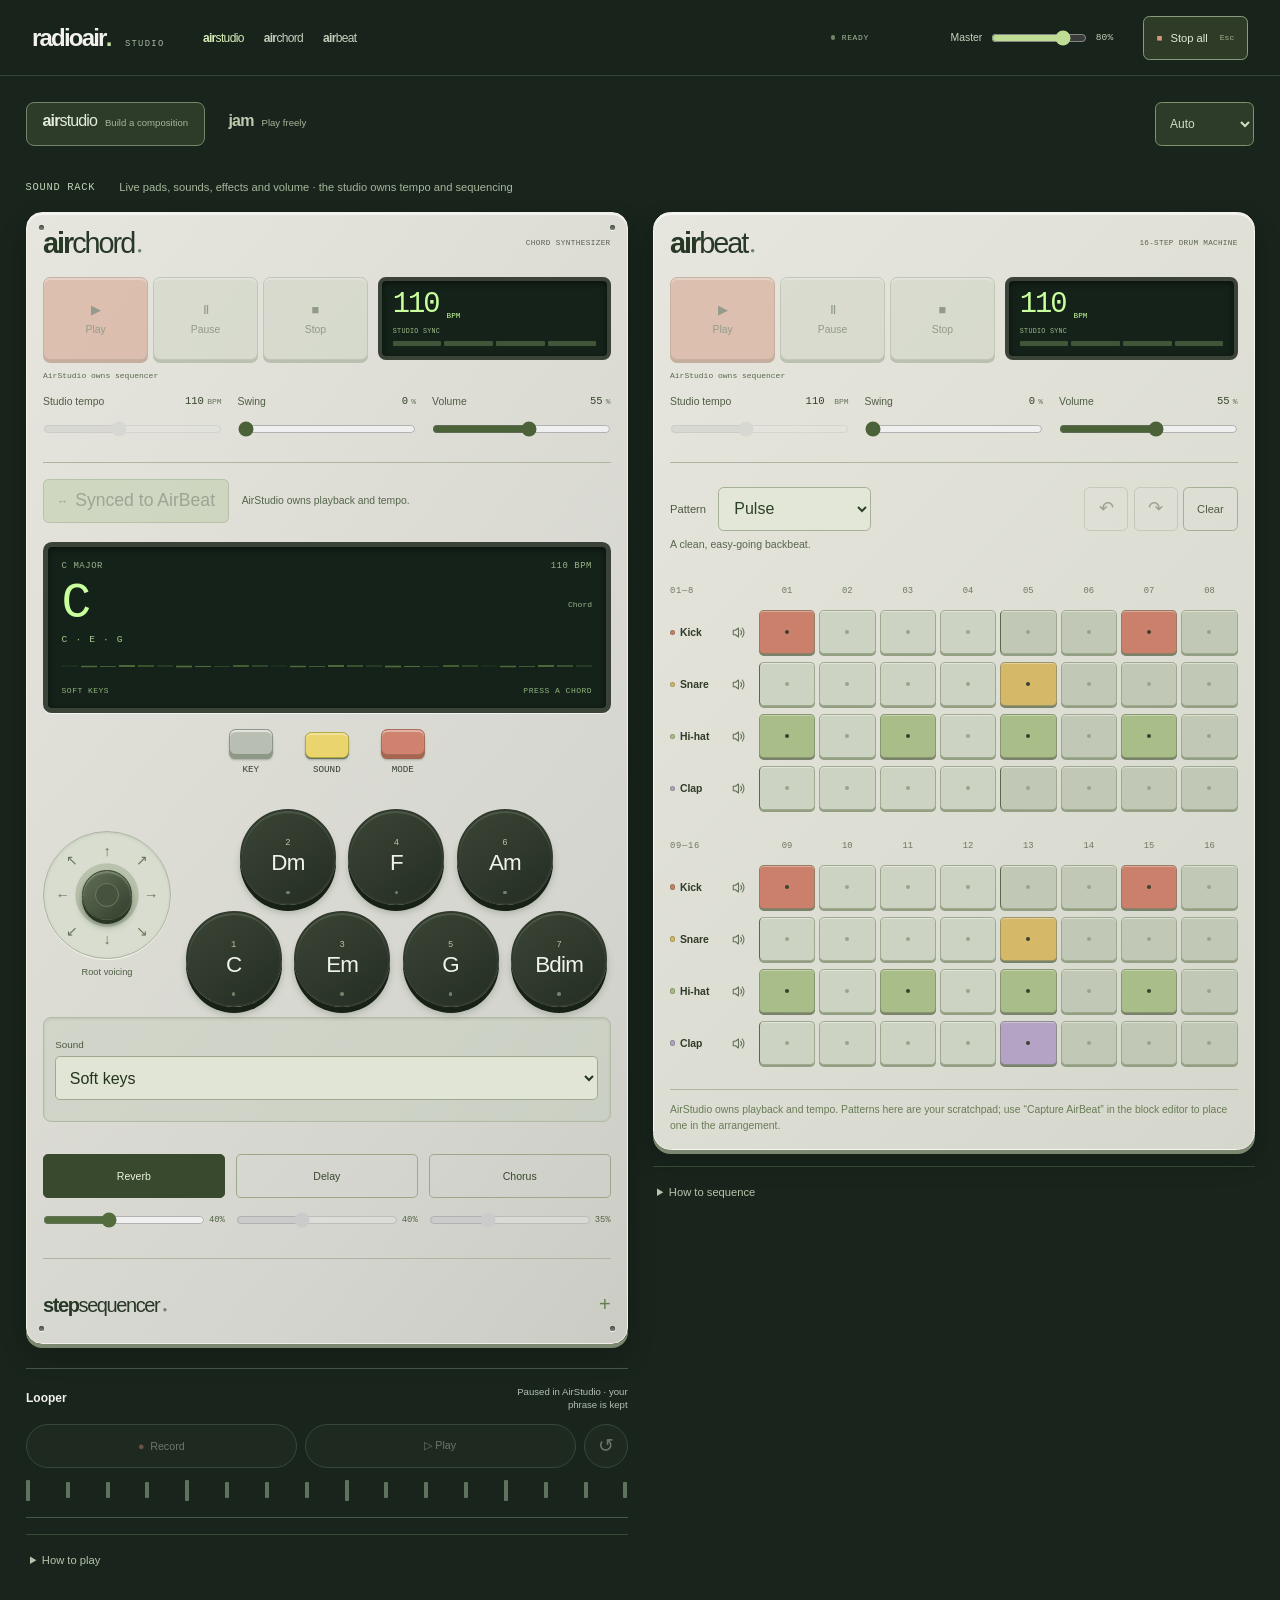
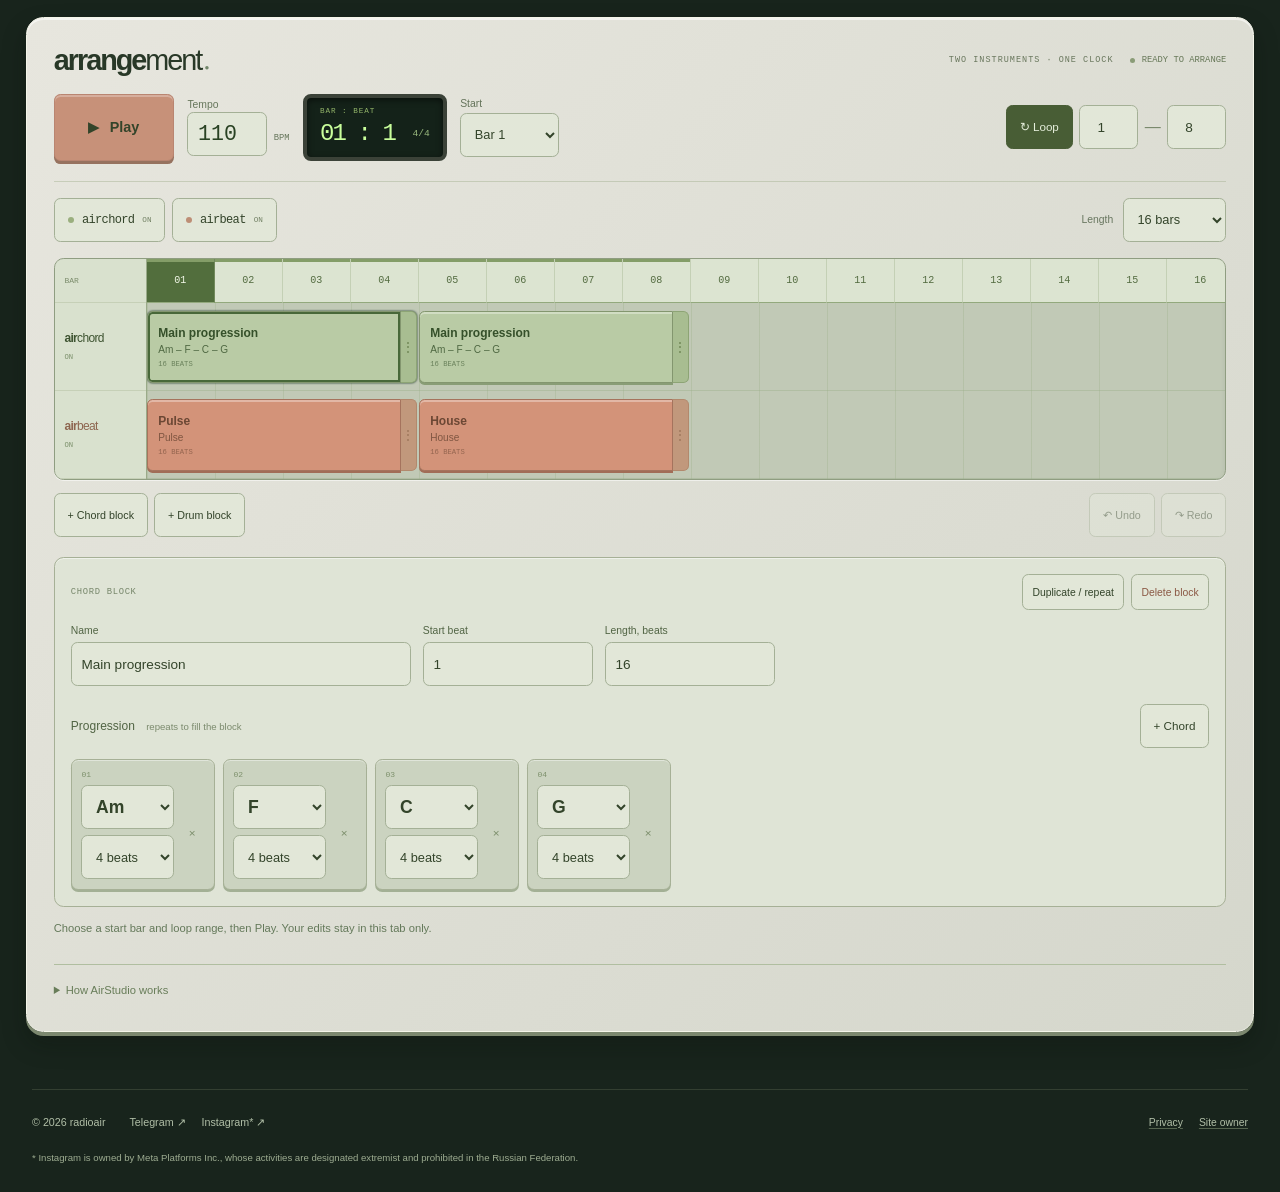
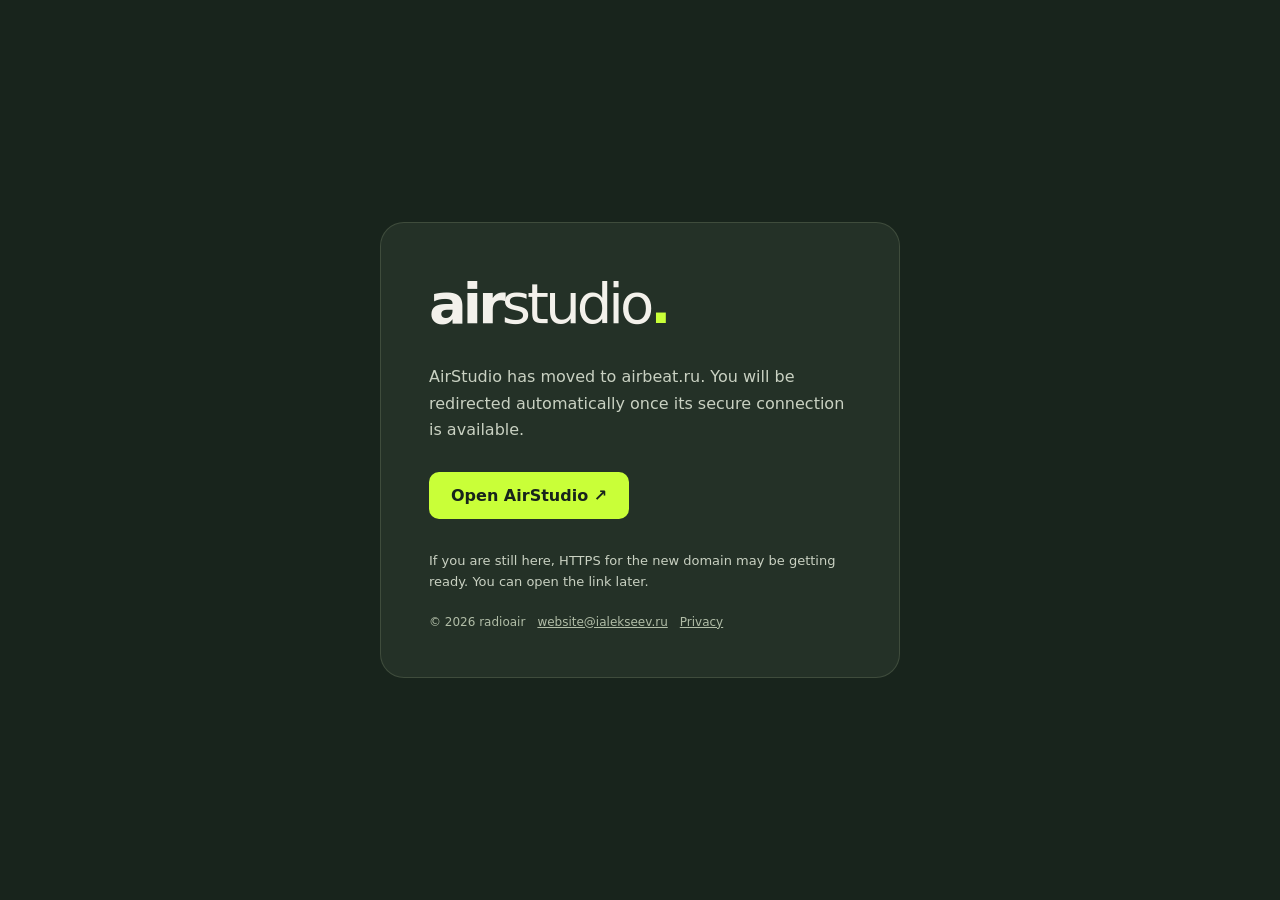
